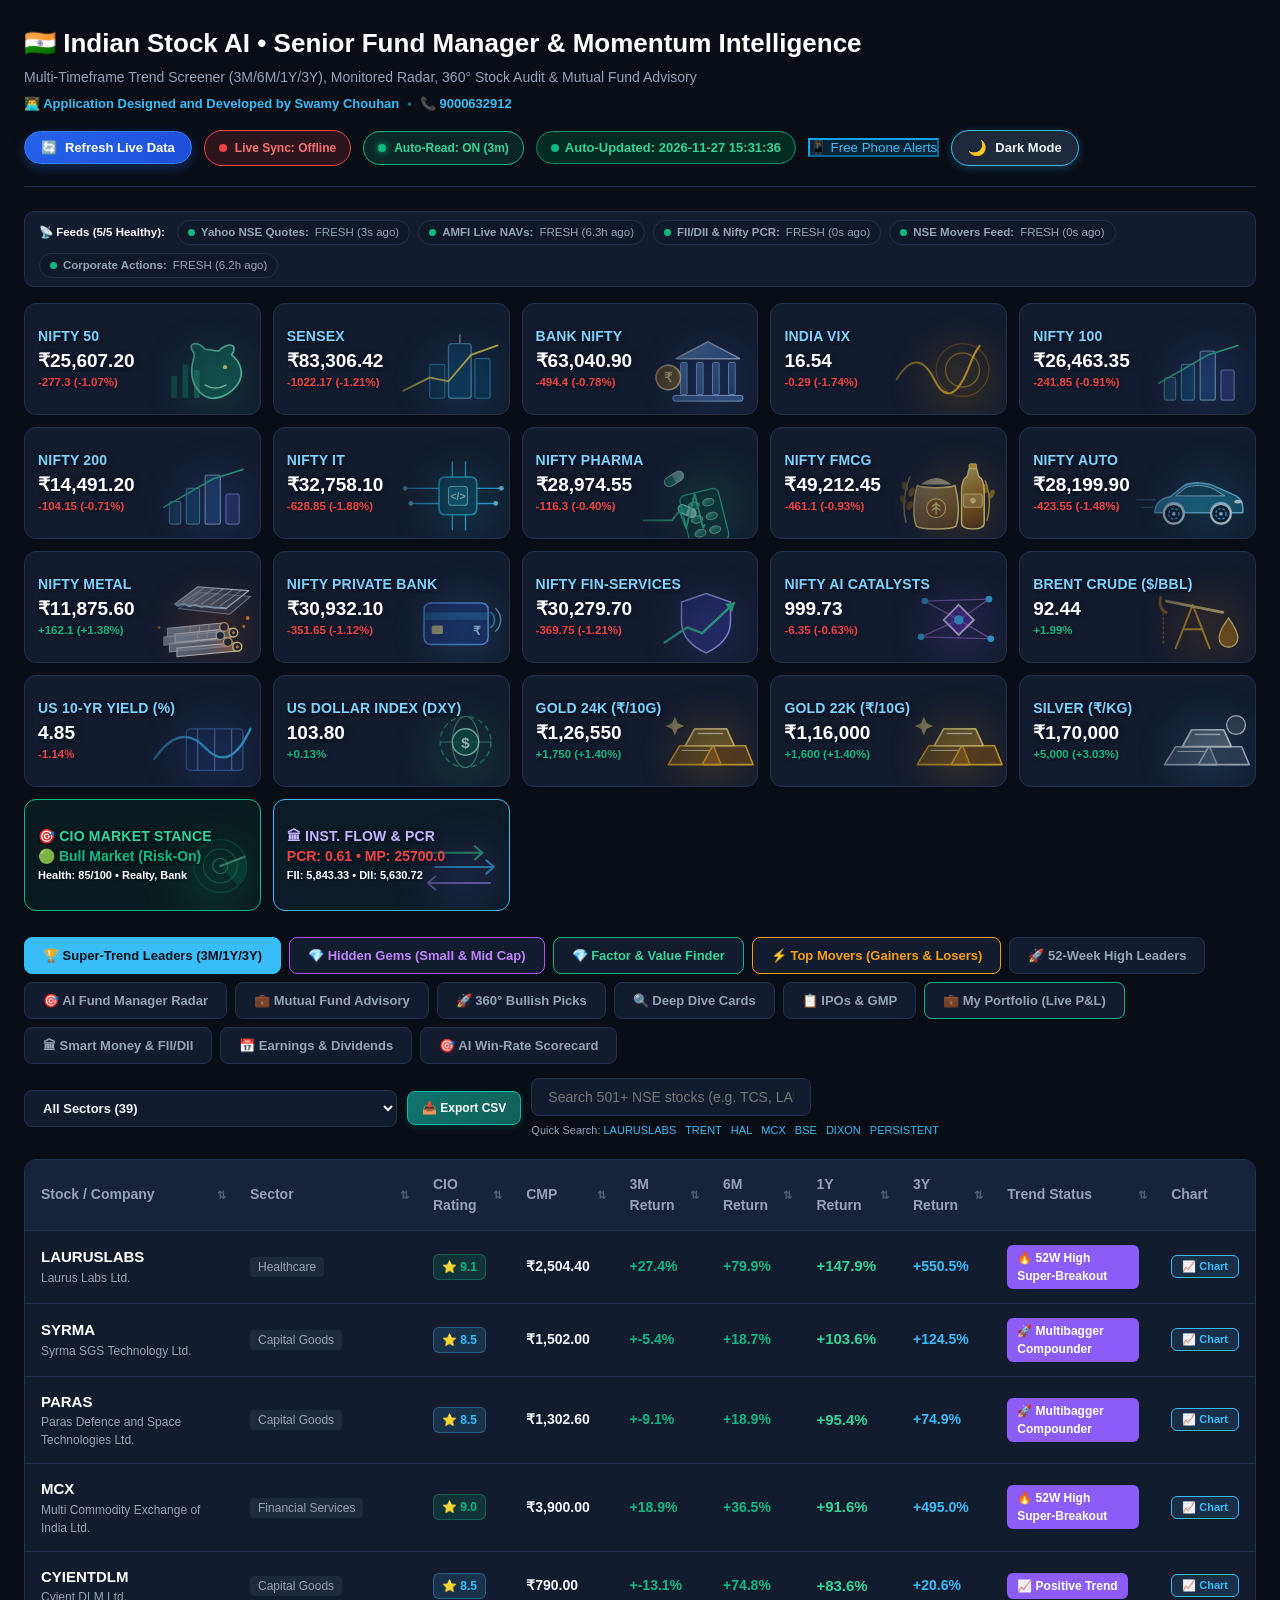
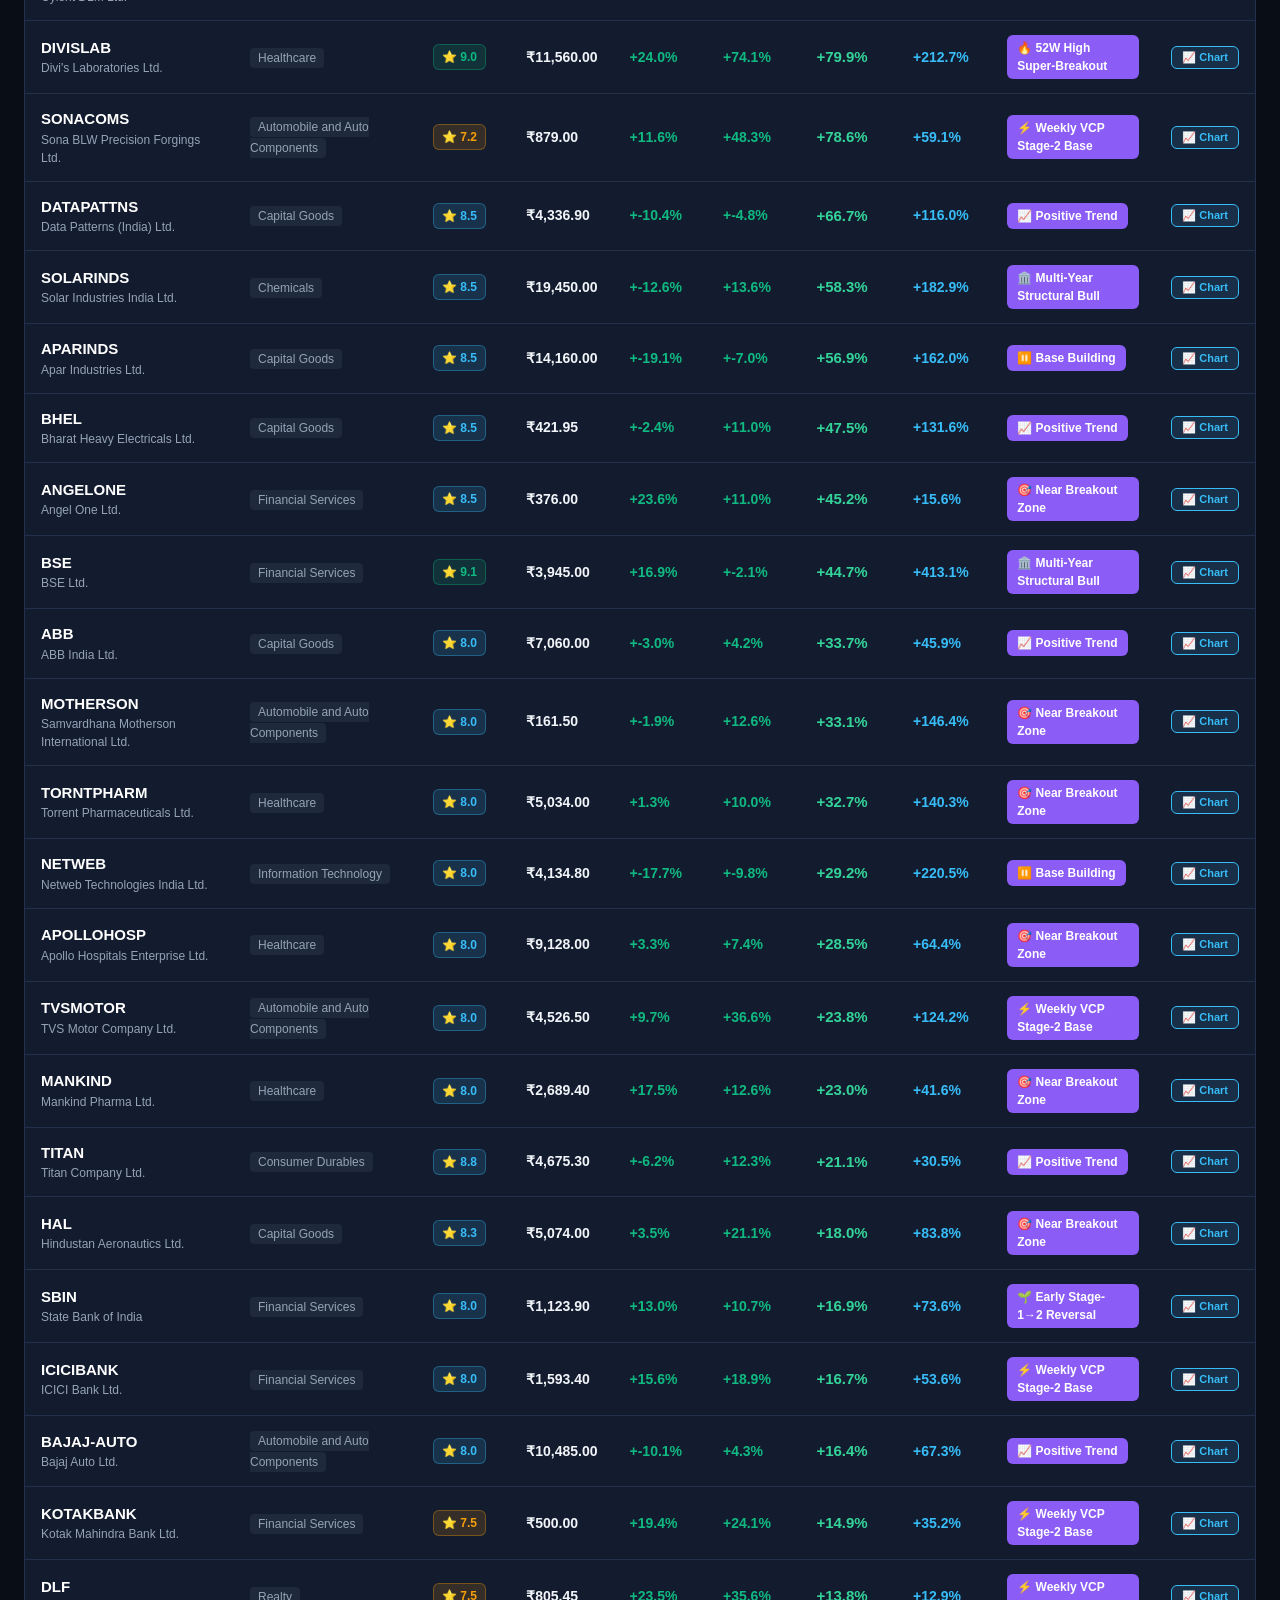
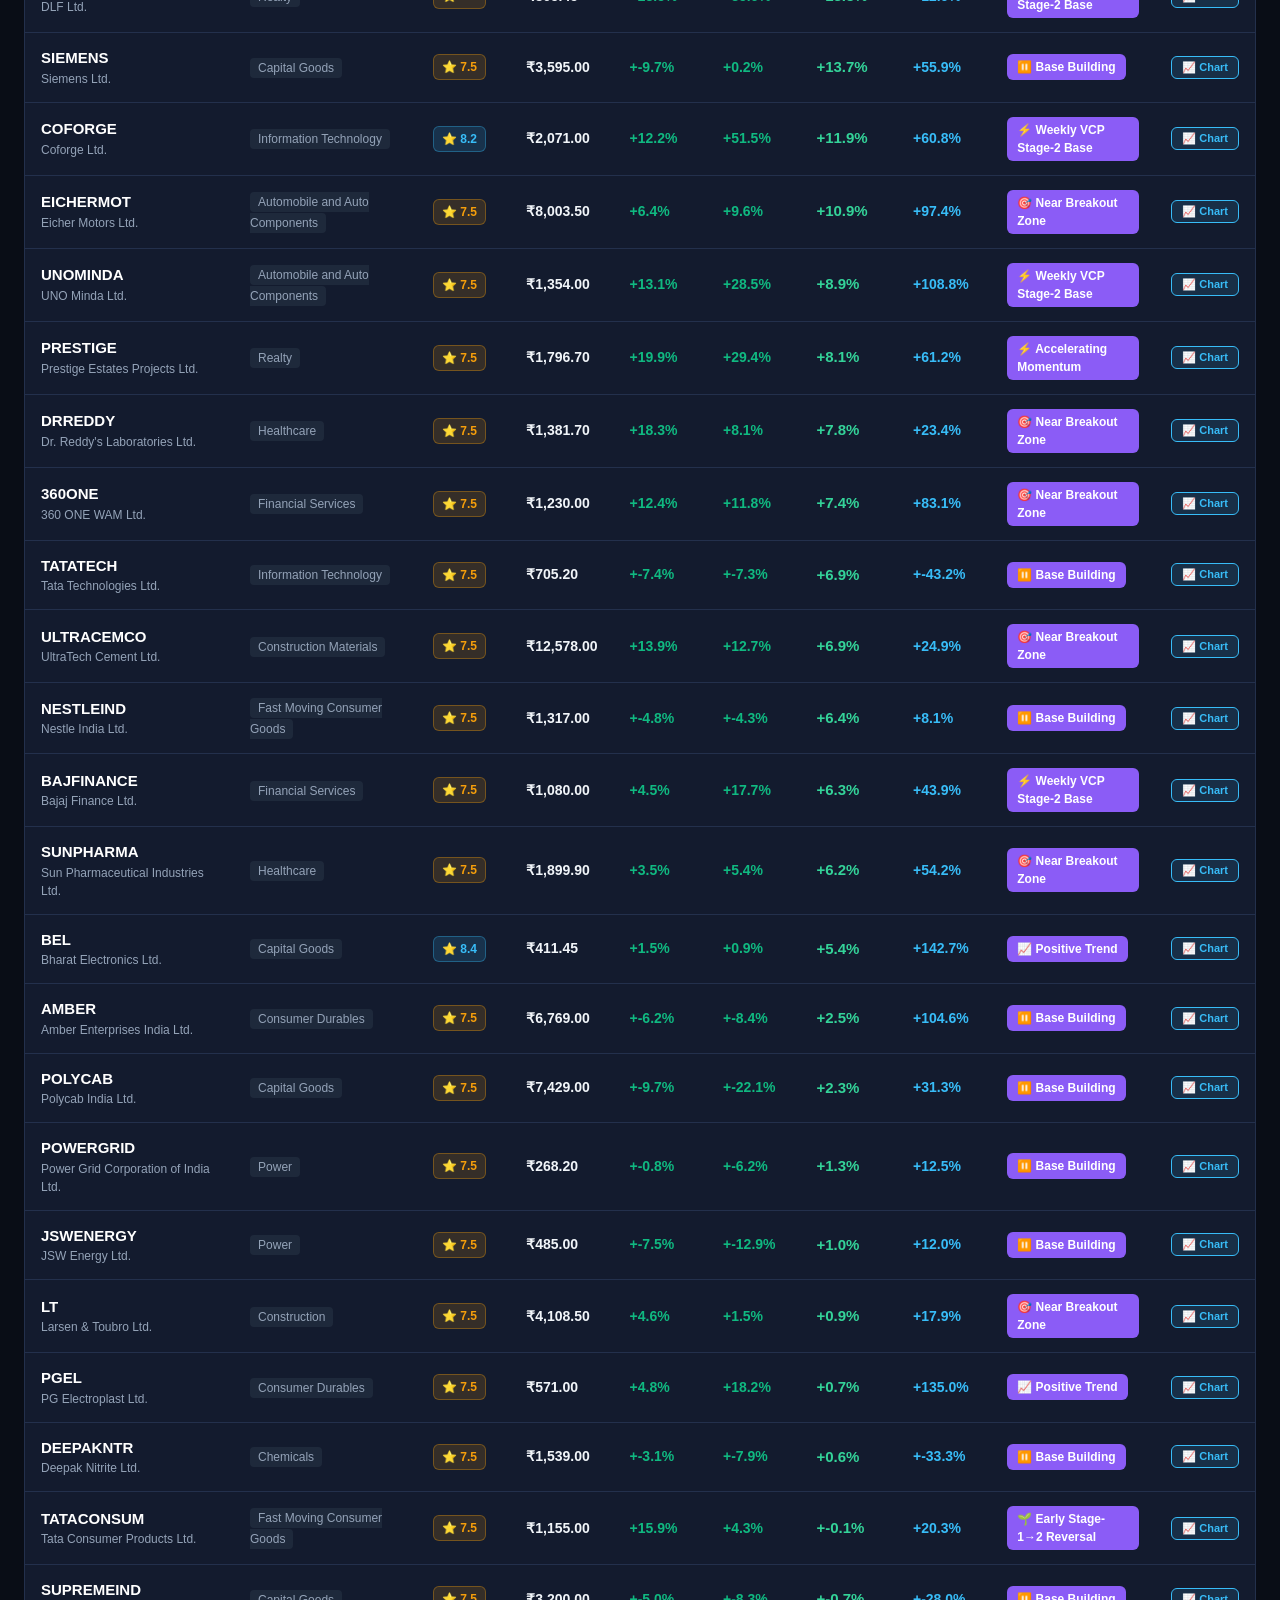
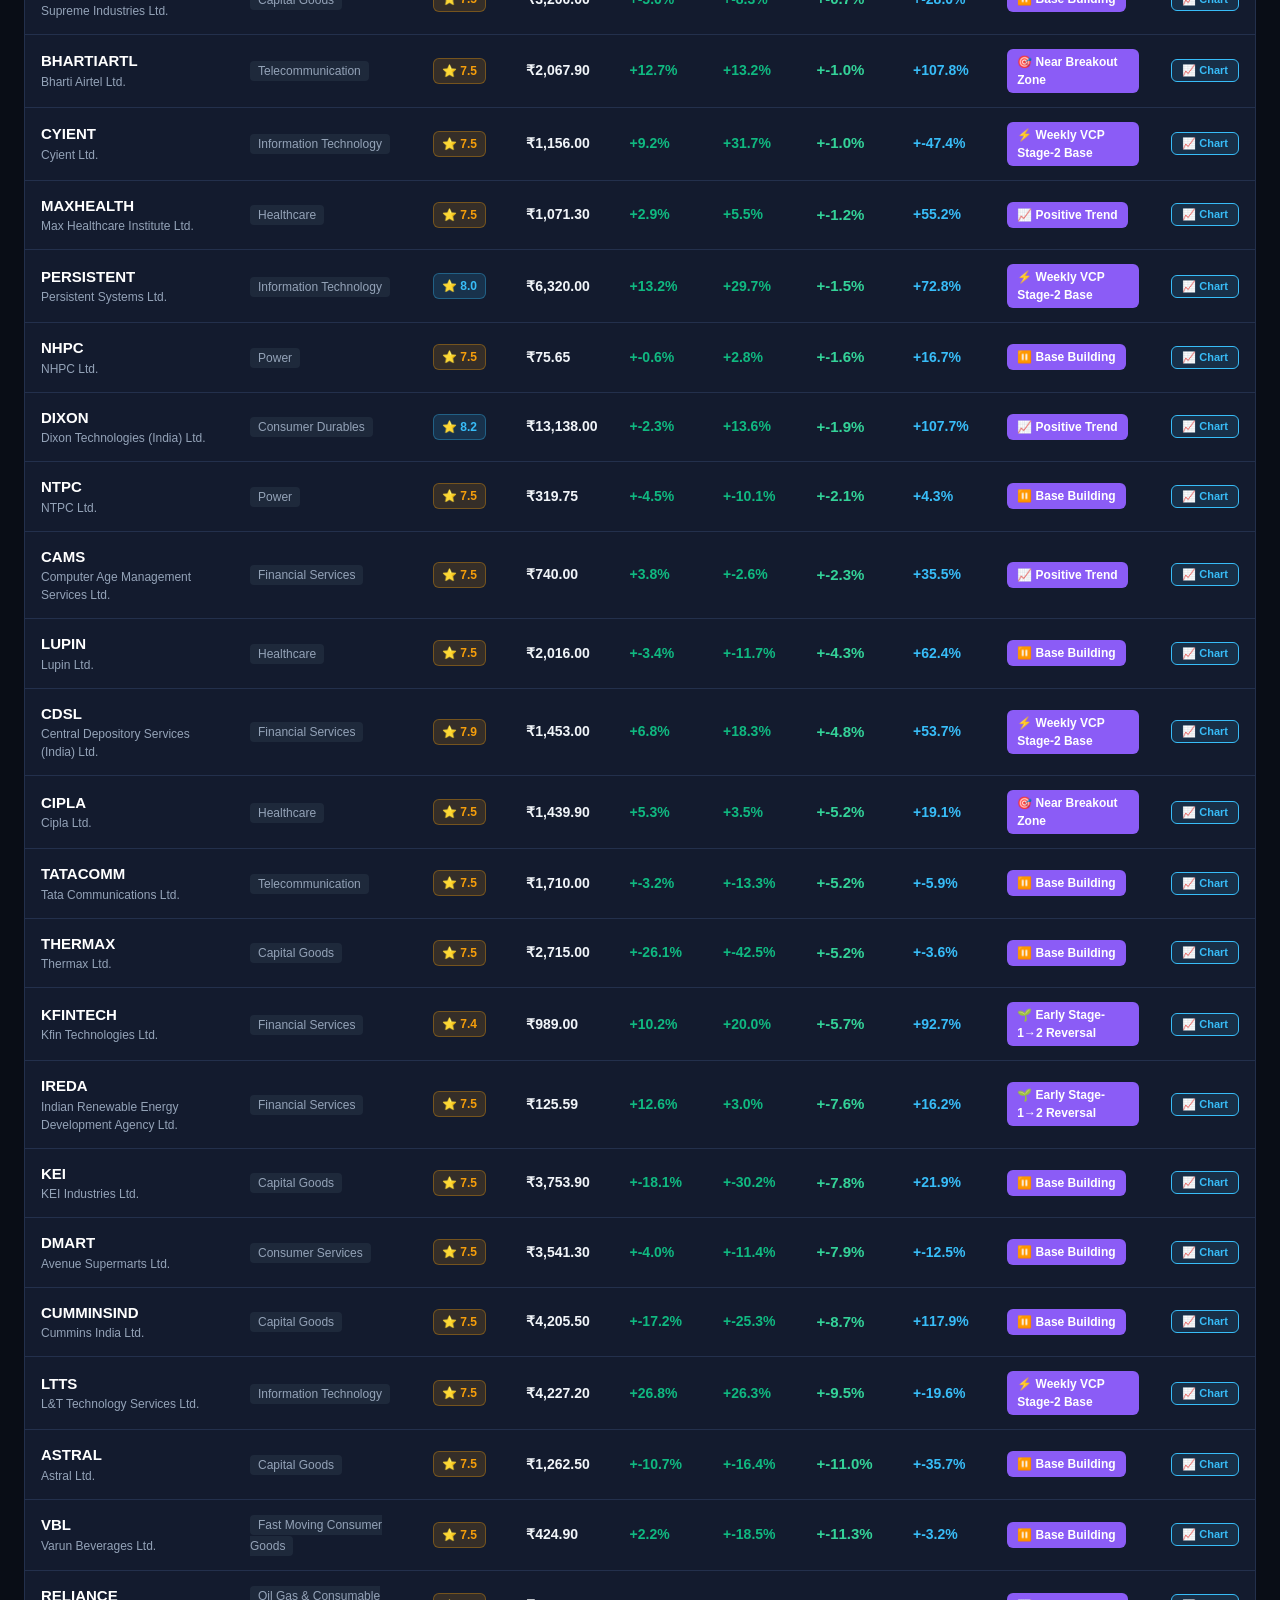
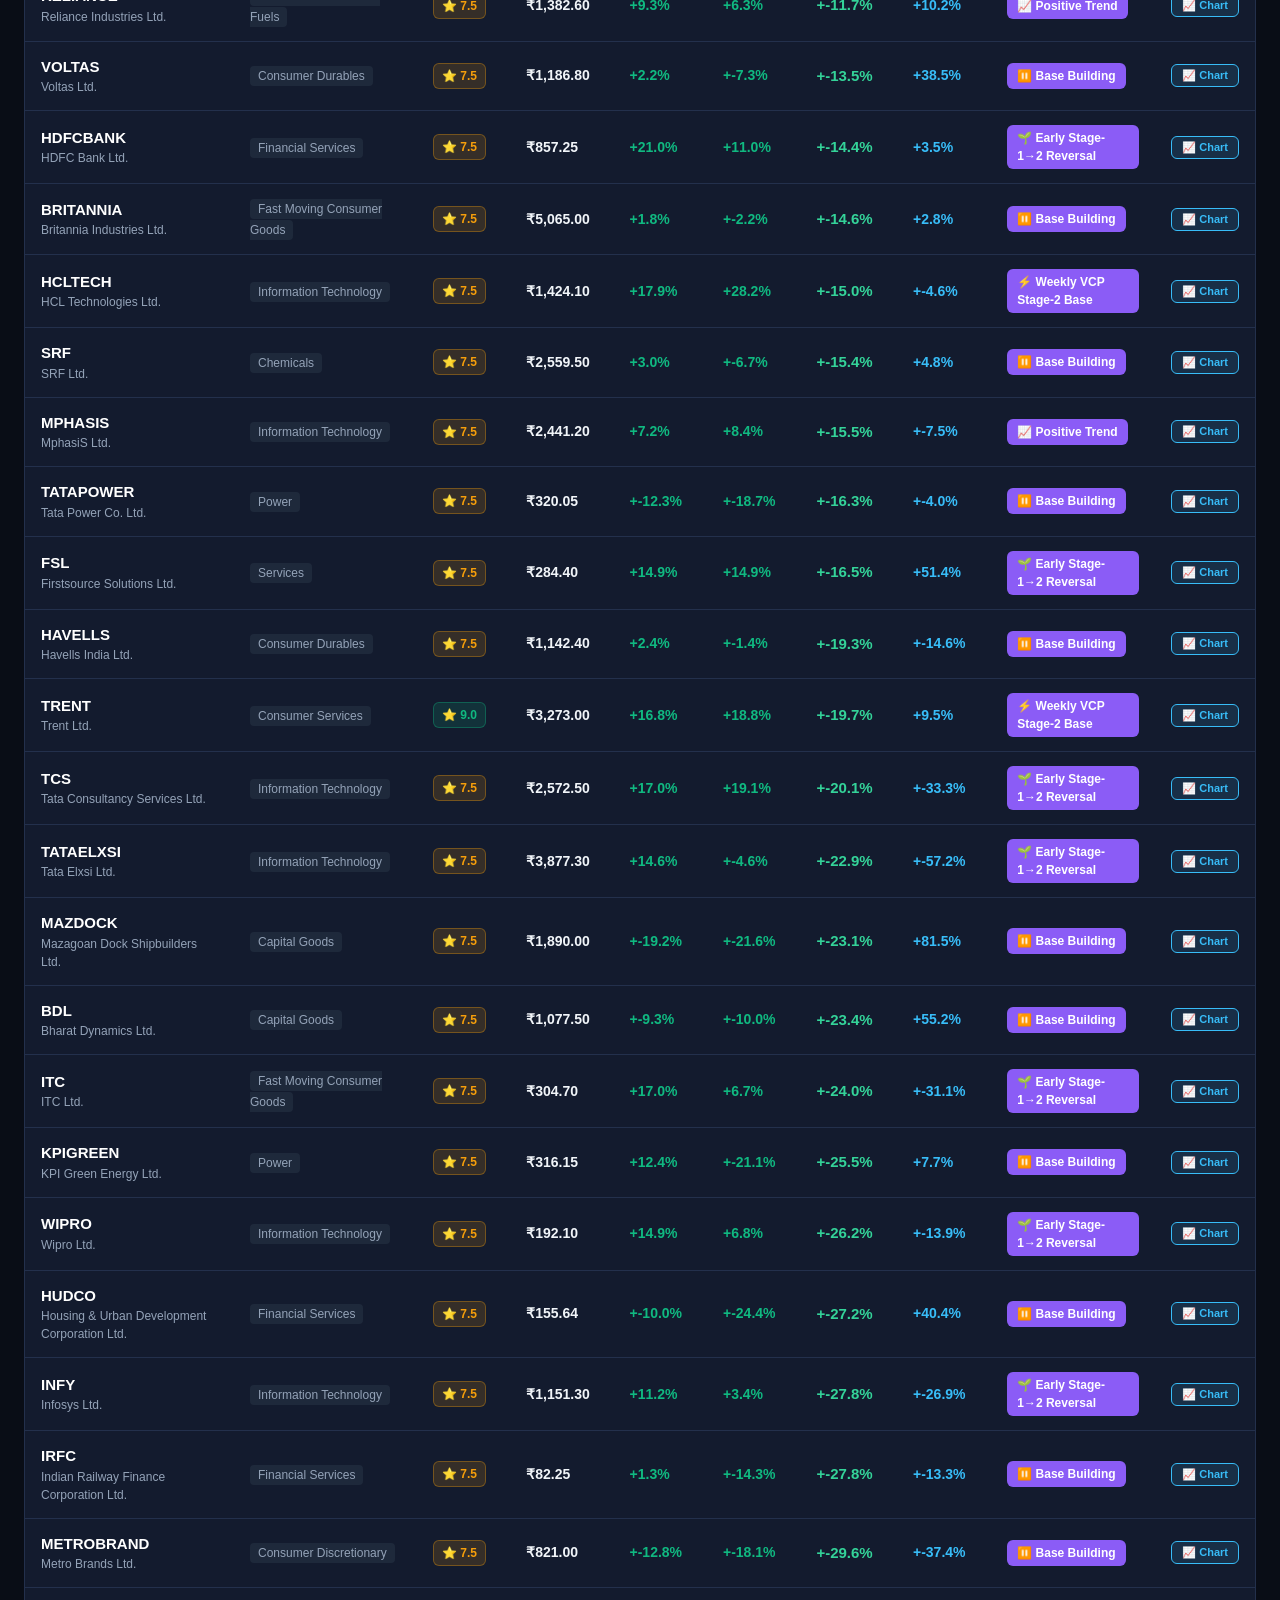
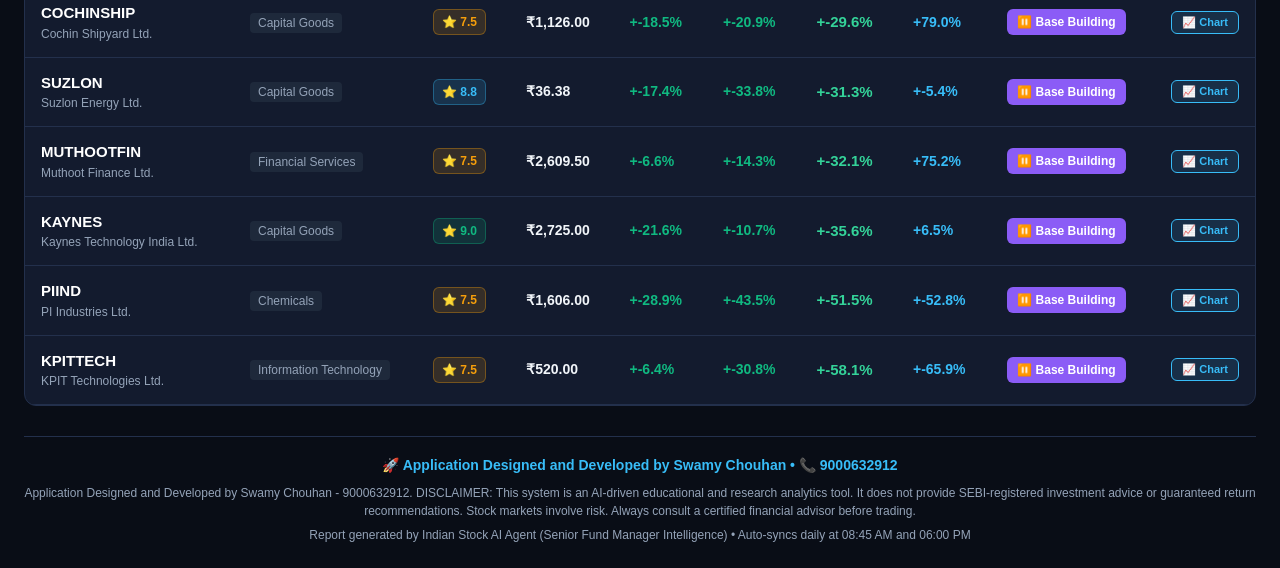
==== dashboard.html @ 0e7f8ce7 "chore(auto-update): live market sync 2026-11-27 15:31:36" ====
<!DOCTYPE html>
<html lang="en">
<head>
    <meta charset="UTF-8">
    <meta name="viewport" content="width=device-width, initial-scale=1.0">
    <title>Indian Stock AI — 360° Senior Fund Manager & Momentum Intelligence</title>
    <script>
        (function() {
            let saved = 'dark';
            try {
                saved = localStorage.getItem('stock_ai_theme') || 'dark';
            } catch (e) {}
            document.documentElement.setAttribute('data-theme', saved);
        })();
    </script>
    <link rel="stylesheet" href="web/styles.css?v=20261127153136">
</head>
<body>

    <div class="header">
        <div class="header-title">
            <h1>🇮🇳 Indian Stock AI &bull; Senior Fund Manager &amp; Momentum Intelligence</h1>
            <p>Multi-Timeframe Trend Screener (3M/6M/1Y/3Y), Monitored Radar, 360&deg; Stock Audit &amp; Mutual Fund Advisory</p>
            <div style="margin-top: 6px; font-size: 13px; font-weight: 700; color: #38bdf8; display: flex; align-items: center; gap: 8px;">
                <span>👨‍💻 Application Designed and Developed by <b>Swamy Chouhan</b></span>
                <span style="opacity: 0.5;">•</span>
                <span>📞 <b>9000632912</b></span>
            </div>
        </div>
        <div class="header-actions">
            <button id="refreshBtn" class="action-btn refresh-btn" onclick="triggerLiveRefresh()" title="Click to fetch latest live quotes & update all market feeds">
                <span class="refresh-icon">🔄</span> <span id="refreshBtnText">Refresh Live Data</span>
            </button>
            <div id="daemonStatusPill" class="daemon-status-pill offline" onclick="checkDaemonStatus(true)" title="Live Sync Daemon status (Port 5005). Click for connection help.">
                <span class="pulse-dot"></span>
                <span id="daemonStatusText">Sync Daemon: Checking...</span>
            </div>
            <div id="autoReadPill" class="auto-read-pill active" onclick="toggleAutoRead()" title="Toggle automatic background data refresh every 3 minutes">
                <span class="status-dot"></span>
                <span id="autoReadLabel">Auto-Read: ON (3m)</span>
            </div>
            <div class="sync-badge">
                <span style="width: 8px; height: 8px; background: #10b981; border-radius: 50%; display: inline-block;"></span>
                <span>Auto-Updated: <b id="timestampBadge">2026-11-27 15:31:36</b></span>
            </div>
            <button class="action-btn" onclick="openTelegramModal()" style="background: rgba(14, 165, 233, 0.15); border-color: #0ea5e9; color: #38bdf8;" title="Set up free Telegram Bot alerts on your phone">
                📱 Free Phone Alerts
            </button>
            <button id="themeToggleBtn" class="theme-toggle-btn" onclick="toggleTheme()" title="Switch between Dark Mode and Light Mode">
                <span id="themeToggleIcon" class="theme-icon">🌙</span>
                <span id="themeToggleText">Dark Mode</span>
            </button>
        </div>
    </div>

    <!-- Upstream Feed Health & Freshness Telemetry -->
    <div id="feedHealthRibbon" class="feed-health-ribbon">
        <span class='feed-health-title'>📡 Feeds (5/5 Healthy):</span><span class='feed-pill' title="14 indices, 126 picks • Updated: 27-Nov 15:32 IST"><span class='feed-dot' style='background:#10b981;'></span><b>Yahoo NSE Quotes:</b> FRESH (3s ago)</span><span class='feed-pill' title="8/8 Live NAVs • Updated: 27-Nov 09:17 IST"><span class='feed-dot' style='background:#10b981;'></span><b>AMFI Live NAVs:</b> FRESH (6.3h ago)</span><span class='feed-pill' title="PCR 0.61 (LIVE) • Updated: 27-Nov 15:32 IST"><span class='feed-dot' style='background:#10b981;'></span><b>FII/DII & Nifty PCR:</b> FRESH (0s ago)</span><span class='feed-pill' title="15 gainers / 15 losers • Updated: 27-Nov 15:32 IST"><span class='feed-dot' style='background:#10b981;'></span><b>NSE Movers Feed:</b> FRESH (0s ago)</span><span class='feed-pill' title="10 events tracked • Updated: 27-Nov 09:18 IST"><span class='feed-dot' style='background:#10b981;'></span><b>Corporate Actions:</b> FRESH (6.2h ago)</span>
    </div>

    <!-- Benchmark Indices & Global Commodities -->
    <div class="indices-grid">
        
            <div class="index-card idx-theme-emerald">
                <div class="idx-bg-glow" style="background: radial-gradient(circle, #10b98166 0%, transparent 72%);"></div><div class="idx-bg-art " aria-hidden="true"><svg viewBox="0 0 140 96" fill="none" xmlns="http://www.w3.org/2000/svg">
        <!-- Rising Candlesticks Skyline -->
        <g opacity="0.45" class="idx-anim-float-rev">
            <rect x="48" y="54" width="6" height="24" rx="1.5" fill="#10b981"/>
            <rect x="60" y="42" width="6" height="36" rx="1.5" fill="#10b981"/>
            <rect x="72" y="48" width="6" height="30" rx="1.5" fill="#34d399"/>
        </g>
        <!-- Stylized Charging Bull Head & Horns -->
        <g class="idx-anim-float">
            <path d="M72 30 C64 20, 74 16, 84 26 L98 28 C108 18, 120 20, 112 32 C122 40, 126 52, 118 64 C112 72, 102 78, 92 78 C82 78, 72 68, 70 54 C68 42, 74 34, 72 30 Z"
                  fill="#10b981" fill-opacity="0.38" stroke="#6ee7b7" stroke-width="1.8" stroke-linejoin="round"/>
            <circle cx="105" cy="45" r="2.2" fill="#fef08a"/>
            <path d="M84 64 Q95 70 106 64" stroke="#a7f3d0" stroke-width="1.6" stroke-linecap="round"/>
        </g>
        </svg></div>
                <div class="index-card-content">
                    <div class="index-name">NIFTY 50</div>
                    <div class="index-val">₹25,607.20</div>
                    <div class="index-chg" style="color: #ef4444;">-277.3 (-1.07%)</div>
                </div>
            </div>
            
            <div class="index-card idx-theme-blue">
                <div class="idx-bg-glow" style="background: radial-gradient(circle, #0ea5e966 0%, transparent 72%);"></div><div class="idx-bg-art " aria-hidden="true"><svg viewBox="0 0 140 96" fill="none" xmlns="http://www.w3.org/2000/svg">
        <g opacity="0.65">
            <rect x="78" y="20" width="24" height="58" rx="3" fill="#0284c7" fill-opacity="0.38" stroke="#7dd3fc" stroke-width="1.5"/>
            <line x1="90" y1="10" x2="90" y2="20" stroke="#bae6fd" stroke-width="1.8"/>
            <rect x="58" y="42" width="16" height="36" rx="2" fill="#0369a1" fill-opacity="0.35" stroke="#38bdf8" stroke-width="1.2"/>
            <rect x="106" y="36" width="16" height="42" rx="2" fill="#0369a1" fill-opacity="0.35" stroke="#38bdf8" stroke-width="1.2"/>
        </g>
        <path d="M30 70 L58 56 L78 60 L102 32 L130 22" stroke="#fde047" stroke-width="2"
              stroke-linecap="round" class="idx-anim-dash"/>
        </svg></div>
                <div class="index-card-content">
                    <div class="index-name">SENSEX</div>
                    <div class="index-val">₹83,306.42</div>
                    <div class="index-chg" style="color: #ef4444;">-1022.17 (-1.21%)</div>
                </div>
            </div>
            
            <div class="index-card idx-theme-blue">
                <div class="idx-bg-glow" style="background: radial-gradient(circle, #3b82f666 0%, transparent 72%);"></div><div class="idx-bg-art " aria-hidden="true"><svg viewBox="0 0 140 96" fill="none" xmlns="http://www.w3.org/2000/svg">
        <defs>
            <linearGradient id="iv-bk-col" x1="56" y1="24" x2="124" y2="82" gradientUnits="userSpaceOnUse">
                <stop offset="0%" stop-color="#93c5fd" stop-opacity="0.75"/>
                <stop offset="100%" stop-color="#3b82f6" stop-opacity="0.28"/>
            </linearGradient>
        </defs>
        <g opacity="0.88">
            <polygon points="56,36 90,18 124,36" fill="url(#iv-bk-col)" stroke="#bfdbfe" stroke-width="1.5"/>
            <rect x="61" y="40" width="7" height="34" rx="1" fill="url(#iv-bk-col)" stroke="#93c5fd" stroke-width="1"/>
            <rect x="78" y="40" width="7" height="34" rx="1" fill="url(#iv-bk-col)" stroke="#93c5fd" stroke-width="1"/>
            <rect x="95" y="40" width="7" height="34" rx="1" fill="url(#iv-bk-col)" stroke="#93c5fd" stroke-width="1"/>
            <rect x="112" y="40" width="7" height="34" rx="1" fill="url(#iv-bk-col)" stroke="#93c5fd" stroke-width="1"/>
            <rect x="53" y="75" width="74" height="6" rx="2" fill="#60a5fa" fill-opacity="0.55" stroke="#bfdbfe" stroke-width="1"/>
        </g>
        <!-- Floating Glowing Rupee Coin -->
        <g class="idx-anim-float">
            <circle cx="48" cy="56" r="13" fill="#f59e0b" fill-opacity="0.45" stroke="#fde68a" stroke-width="1.6"/>
            <text x="48" y="61" text-anchor="middle" fill="#fef08a" font-size="14" font-weight="800">₹</text>
        </g>
        </svg></div>
                <div class="index-card-content">
                    <div class="index-name">BANK NIFTY</div>
                    <div class="index-val">₹63,040.90</div>
                    <div class="index-chg" style="color: #ef4444;">-494.4 (-0.78%)</div>
                </div>
            </div>
            
            <div class="index-card idx-theme-amber">
                <div class="idx-bg-glow" style="background: radial-gradient(circle, #f59e0b66 0%, transparent 72%);"></div><div class="idx-bg-art " aria-hidden="true"><svg viewBox="0 0 140 96" fill="none" xmlns="http://www.w3.org/2000/svg">
        <g class="idx-anim-pulse">
            <circle cx="96" cy="48" r="28" stroke="#f59e0b" stroke-opacity="0.35" stroke-width="1.4"/>
            <circle cx="96" cy="48" r="18" stroke="#fbbf24" stroke-opacity="0.55" stroke-width="1.4"/>
        </g>
        <path d="M26 58 Q48 22 66 58 T104 42 T136 52" stroke="#fbbf24" stroke-width="2.2"
              stroke-linecap="round" class="idx-anim-dash"/>
        </svg></div>
                <div class="index-card-content">
                    <div class="index-name">INDIA VIX</div>
                    <div class="index-val">16.54</div>
                    <div class="index-chg" style="color: #ef4444;">-0.29 (-1.74%)</div>
                </div>
            </div>
            
            <div class="index-card idx-theme-blue">
                <div class="idx-bg-glow" style="background: radial-gradient(circle, #3b82f666 0%, transparent 72%);"></div><div class="idx-bg-art " aria-hidden="true"><svg viewBox="0 0 140 96" fill="none" xmlns="http://www.w3.org/2000/svg">
        <g class="idx-anim-float-rev" opacity="0.68">
            <rect x="46" y="56" width="12" height="24" rx="2" fill="#38bdf8" fill-opacity="0.35" stroke="#7dd3fc" stroke-width="1.2"/>
            <rect x="64" y="42" width="14" height="38" rx="2" fill="#0ea5e9" fill-opacity="0.4" stroke="#7dd3fc" stroke-width="1.2"/>
            <rect x="84" y="28" width="16" height="52" rx="2" fill="#3b82f6" fill-opacity="0.45" stroke="#bae6fd" stroke-width="1.4"/>
            <rect x="106" y="48" width="14" height="32" rx="2" fill="#6366f1" fill-opacity="0.4" stroke="#a5b4fc" stroke-width="1.2"/>
        </g>
        <path d="M40 62 L68 46 L92 32 L124 22" stroke="#34d399" stroke-width="1.8" stroke-linecap="round" class="idx-anim-dash"/>
        </svg></div>
                <div class="index-card-content">
                    <div class="index-name">NIFTY 100</div>
                    <div class="index-val">₹26,463.35</div>
                    <div class="index-chg" style="color: #ef4444;">-241.85 (-0.91%)</div>
                </div>
            </div>
            
            <div class="index-card idx-theme-blue">
                <div class="idx-bg-glow" style="background: radial-gradient(circle, #3b82f666 0%, transparent 72%);"></div><div class="idx-bg-art " aria-hidden="true"><svg viewBox="0 0 140 96" fill="none" xmlns="http://www.w3.org/2000/svg">
        <g class="idx-anim-float-rev" opacity="0.68">
            <rect x="46" y="56" width="12" height="24" rx="2" fill="#38bdf8" fill-opacity="0.35" stroke="#7dd3fc" stroke-width="1.2"/>
            <rect x="64" y="42" width="14" height="38" rx="2" fill="#0ea5e9" fill-opacity="0.4" stroke="#7dd3fc" stroke-width="1.2"/>
            <rect x="84" y="28" width="16" height="52" rx="2" fill="#3b82f6" fill-opacity="0.45" stroke="#bae6fd" stroke-width="1.4"/>
            <rect x="106" y="48" width="14" height="32" rx="2" fill="#6366f1" fill-opacity="0.4" stroke="#a5b4fc" stroke-width="1.2"/>
        </g>
        <path d="M40 62 L68 46 L92 32 L124 22" stroke="#34d399" stroke-width="1.8" stroke-linecap="round" class="idx-anim-dash"/>
        </svg></div>
                <div class="index-card-content">
                    <div class="index-name">NIFTY 200</div>
                    <div class="index-val">₹14,491.20</div>
                    <div class="index-chg" style="color: #ef4444;">-104.15 (-0.71%)</div>
                </div>
            </div>
            
            <div class="index-card idx-theme-cyan">
                <div class="idx-bg-glow" style="background: radial-gradient(circle, #06b6d466 0%, transparent 72%);"></div><div class="idx-bg-art " aria-hidden="true"><svg viewBox="0 0 140 96" fill="none" xmlns="http://www.w3.org/2000/svg">
        <g opacity="0.82">
            <rect x="68" y="30" width="40" height="40" rx="6" fill="#0e7490" fill-opacity="0.45" stroke="#22d3ee" stroke-width="1.8"/>
            <rect x="78" y="40" width="20" height="20" rx="3" fill="#06b6d4" fill-opacity="0.4" stroke="#a5f3fc" stroke-width="1.1"/>
            <text x="88" y="54" text-anchor="middle" fill="#ecfeff" font-size="11" font-weight="800">&lt;/&gt;</text>
        </g>
        <!-- Animated Circuit Traces -->
        <g stroke="#38bdf8" stroke-width="1.5" stroke-linecap="round" class="idx-anim-dash">
            <path d="M32 42 H68 M38 58 H68 M108 42 H134 M108 58 H128 M82 14 V30 M96 14 V30 M82 70 V86 M96 70 V86"/>
        </g>
        <g class="idx-anim-pulse" fill="#67e8f9">
            <circle cx="32" cy="42" r="2.5"/><circle cx="38" cy="58" r="2.5"/>
            <circle cx="134" cy="42" r="2.5"/><circle cx="128" cy="58" r="2.5"/>
        </g>
        </svg></div>
                <div class="index-card-content">
                    <div class="index-name">NIFTY IT</div>
                    <div class="index-val">₹32,758.10</div>
                    <div class="index-chg" style="color: #ef4444;">-628.85 (-1.88%)</div>
                </div>
            </div>
            
            <div class="index-card idx-theme-emerald">
                <div class="idx-bg-glow" style="background: radial-gradient(circle, #10b98166 0%, transparent 72%);"></div><div class="idx-bg-art " aria-hidden="true"><svg viewBox="0 0 140 96" fill="none" xmlns="http://www.w3.org/2000/svg">
        <defs>
            <linearGradient id="iv-ph-cap" x1="0" y1="0" x2="1" y2="1">
                <stop offset="0%" stop-color="#6ee7b7" stop-opacity="0.9"/>
                <stop offset="100%" stop-color="#059669" stop-opacity="0.4"/>
            </linearGradient>
        </defs>
        <!-- Pill Blister Pack Backdrop -->
        <g class="idx-anim-float-rev" transform="rotate(-14 98 48)" opacity="0.75">
            <rect x="74" y="20" width="42" height="56" rx="6" fill="#064e3b" fill-opacity="0.45" stroke="#34d399" stroke-width="1.4"/>
            <ellipse cx="87" cy="33" rx="6" ry="3.8" fill="url(#iv-ph-cap)" stroke="#a7f3d0" stroke-width="1"/>
            <ellipse cx="103" cy="33" rx="6" ry="3.8" fill="url(#iv-ph-cap)" stroke="#a7f3d0" stroke-width="1"/>
            <ellipse cx="87" cy="48" rx="6" ry="3.8" fill="url(#iv-ph-cap)" stroke="#a7f3d0" stroke-width="1"/>
            <ellipse cx="103" cy="48" rx="6" ry="3.8" fill="url(#iv-ph-cap)" stroke="#a7f3d0" stroke-width="1"/>
            <ellipse cx="87" cy="63" rx="6" ry="3.8" fill="url(#iv-ph-cap)" stroke="#a7f3d0" stroke-width="1"/>
            <ellipse cx="103" cy="63" rx="6" ry="3.8" fill="url(#iv-ph-cap)" stroke="#a7f3d0" stroke-width="1"/>
        </g>
        <!-- Floating Glowing Capsules -->
        <g class="idx-anim-float">
            <g transform="translate(54,32) rotate(-32)">
                <rect x="-11" y="-5" width="22" height="10" rx="5" fill="#10b981" fill-opacity="0.65" stroke="#a7f3d0" stroke-width="1.3"/>
                <path d="M0 -5 H6 A5 5 0 0 1 6 5 H0 Z" fill="#ecfdf5" fill-opacity="0.55"/>
            </g>
            <g transform="translate(68,66) rotate(24)">
                <rect x="-10" y="-4.5" width="20" height="9" rx="4.5" fill="#2dd4bf" fill-opacity="0.65" stroke="#99f6e4" stroke-width="1.3"/>
                <path d="M0 -4.5 H5.5 A4.5 4.5 0 0 1 5.5 4.5 H0 Z" fill="#f0fdfa" fill-opacity="0.55"/>
            </g>
        </g>
        <!-- Live EKG Heartbeat Wave -->
        <path d="M22 76 H52 L60 66 L67 84 L76 48 L85 84 L92 68 L100 76 H134"
              stroke="#34d399" stroke-width="2" stroke-linecap="round" stroke-linejoin="round"
              class="idx-anim-dash" opacity="0.9"/>
        </svg></div>
                <div class="index-card-content">
                    <div class="index-name">NIFTY PHARMA</div>
                    <div class="index-val">₹28,974.55</div>
                    <div class="index-chg" style="color: #ef4444;">-116.3 (-0.40%)</div>
                </div>
            </div>
            
            <div class="index-card idx-theme-amber">
                <div class="idx-bg-glow" style="background: radial-gradient(circle, #f59e0b66 0%, transparent 72%);"></div><div class="idx-bg-art " aria-hidden="true"><svg viewBox="0 0 140 96" fill="none" xmlns="http://www.w3.org/2000/svg">
        <defs>
            <linearGradient id="iv-fmcg-sack" x1="48" y1="30" x2="88" y2="86" gradientUnits="userSpaceOnUse">
                <stop offset="0%" stop-color="#fde68a" stop-opacity="0.72"/>
                <stop offset="100%" stop-color="#d97706" stop-opacity="0.30"/>
            </linearGradient>
            <linearGradient id="iv-fmcg-oil" x1="94" y1="18" x2="120" y2="84" gradientUnits="userSpaceOnUse">
                <stop offset="0%" stop-color="#fef08a" stop-opacity="0.85"/>
                <stop offset="55%" stop-color="#f59e0b" stop-opacity="0.55"/>
                <stop offset="100%" stop-color="#b45309" stop-opacity="0.35"/>
            </linearGradient>
        </defs>
        <!-- Left & top Wheat Stalks (gentle sway) -->
        <g class="idx-anim-float-rev" opacity="0.78">
            <path d="M36 78 C32 62, 34 46, 40 30" stroke="#fcd34d" stroke-width="1.6" stroke-linecap="round"/>
            <ellipse cx="35" cy="40" rx="3" ry="5.5" transform="rotate(-24 35 40)" fill="#fbbf24" opacity="0.7"/>
            <ellipse cx="42" cy="46" rx="3" ry="5.5" transform="rotate(24 42 46)" fill="#fbbf24" opacity="0.7"/>
            <ellipse cx="33" cy="54" rx="3" ry="5" transform="rotate(-26 33 54)" fill="#f59e0b" opacity="0.65"/>
            <ellipse cx="40" cy="60" rx="3" ry="5" transform="rotate(20 40 60)" fill="#f59e0b" opacity="0.65"/>
            <path d="M122 76 C126 60, 125 46, 120 34" stroke="#fcd34d" stroke-width="1.5" stroke-linecap="round"/>
            <ellipse cx="120" cy="42" rx="2.6" ry="5" transform="rotate(-22 120 42)" fill="#fbbf24" opacity="0.65"/>
            <ellipse cx="127" cy="48" rx="2.6" ry="5" transform="rotate(24 127 48)" fill="#fbbf24" opacity="0.65"/>
        </g>
        <!-- Main Products: Atta Flour Sack + Cooking Oil Bottle -->
        <g class="idx-anim-float">
            <!-- Atta Sack Folded Top & Flour Mound -->
            <path d="M52 38 Q68 24 84 38 Z" fill="#fef3c7" opacity="0.75"/>
            <path d="M48 39 C44 52, 43 72, 47 82 C52 86, 84 86, 89 82 C93 72, 92 52, 88 39 C81 42, 55 42, 48 39 Z"
                  fill="url(#iv-fmcg-sack)" stroke="#fde68a" stroke-width="1.6"/>
            <circle cx="68" cy="63" r="10" fill="#78350f" fill-opacity="0.38" stroke="#fde68a" stroke-width="1.1"/>
            <path d="M68 57 V69 M64 61 L68 58 L72 61 M64 65 L68 62 L72 65" stroke="#fef08a" stroke-width="1.3" stroke-linecap="round"/>
            <!-- Cooking Oil Bottle -->
            <rect x="103" y="16" width="8" height="5" rx="1.5" fill="#fbbf24" stroke="#fef3c7" stroke-width="1"/>
            <path d="M103 21 L101 29 C96 32, 95 38, 95 45 L95 79 C95 83, 98 85, 107 85 C116 85, 119 83, 119 79 L119 45 C119 38, 118 32, 113 29 L111 21 Z"
                  fill="url(#iv-fmcg-oil)" stroke="#fef08a" stroke-width="1.5"/>
            <rect x="97" y="48" width="20" height="14" rx="2" fill="#fffbeb" fill-opacity="0.22" stroke="#fde68a" stroke-width="0.9"/>
            <circle cx="107" cy="55" r="3" fill="#fef08a" opacity="0.85"/>
        </g>
        </svg></div>
                <div class="index-card-content">
                    <div class="index-name">NIFTY FMCG</div>
                    <div class="index-val">₹49,212.45</div>
                    <div class="index-chg" style="color: #ef4444;">-461.1 (-0.93%)</div>
                </div>
            </div>
            
            <div class="index-card idx-theme-cyan">
                <div class="idx-bg-glow" style="background: radial-gradient(circle, #06b6d466 0%, transparent 72%);"></div><div class="idx-bg-art " aria-hidden="true"><svg viewBox="0 0 140 96" fill="none" xmlns="http://www.w3.org/2000/svg">
        <defs>
            <linearGradient id="iv-auto-body" x1="34" y1="36" x2="128" y2="76" gradientUnits="userSpaceOnUse">
                <stop offset="0%" stop-color="#38bdf8" stop-opacity="0.72"/>
                <stop offset="100%" stop-color="#22d3ee" stop-opacity="0.28"/>
            </linearGradient>
        </defs>
        <g class="idx-anim-flow-left" opacity="0.6">
            <line x1="16" y1="54" x2="36" y2="54" stroke="#38bdf8" stroke-width="1.6" stroke-linecap="round"/>
            <line x1="22" y1="62" x2="34" y2="62" stroke="#67e8f9" stroke-width="1.2" stroke-linecap="round"/>
        </g>
        <g class="idx-anim-float">
            <!-- Sleek Sports Coupe Chassis -->
            <path d="M36 68 C36 59, 41 53, 52 51 L67 39 C75 35, 92 35, 102 41 L122 50 C128 53, 130 59, 129 68 H117 A11 11 0 0 0 95 68 H67 A11 11 0 0 0 45 68 Z"
                  fill="url(#iv-auto-body)" stroke="#7dd3fc" stroke-width="1.6" stroke-linejoin="round"/>
            <!-- Cabin Windows -->
            <path d="M58 50 L69 41 C77 38, 89 38, 99 43 L110 50 Z" fill="#0f172a" fill-opacity="0.5" stroke="#bae6fd" stroke-width="1"/>
            <!-- Headlight glow -->
            <ellipse cx="124" cy="56" rx="4" ry="2" fill="#e0f2fe"/>
            <!-- Spinning Alloy Wheels -->
            <g class="idx-anim-spin">
                <circle cx="56" cy="69" r="10.5" fill="#0f172a" stroke="#e0f2fe" stroke-width="2.4"/>
                <circle cx="56" cy="69" r="5.5" stroke="#38bdf8" stroke-width="1.5" stroke-dasharray="2.5 2"/>
                <circle cx="56" cy="69" r="2" fill="#bae6fd"/>
            </g>
            <g class="idx-anim-spin">
                <circle cx="106" cy="69" r="10.5" fill="#0f172a" stroke="#e0f2fe" stroke-width="2.4"/>
                <circle cx="106" cy="69" r="5.5" stroke="#38bdf8" stroke-width="1.5" stroke-dasharray="2.5 2"/>
                <circle cx="106" cy="69" r="2" fill="#bae6fd"/>
            </g>
        </g>
        </svg></div>
                <div class="index-card-content">
                    <div class="index-name">NIFTY AUTO</div>
                    <div class="index-val">₹28,199.90</div>
                    <div class="index-chg" style="color: #ef4444;">-423.55 (-1.48%)</div>
                </div>
            </div>
            
            <div class="index-card idx-theme-orange">
                <div class="idx-bg-glow" style="background: radial-gradient(circle, #f9731666 0%, transparent 72%);"></div><div class="idx-bg-art " aria-hidden="true"><svg viewBox="0 0 140 96" fill="none" xmlns="http://www.w3.org/2000/svg">
        <defs>
            <linearGradient id="iv-met-sheet" x1="50" y1="16" x2="130" y2="56" gradientUnits="userSpaceOnUse">
                <stop offset="0%" stop-color="#e2e8f0" stop-opacity="0.82"/>
                <stop offset="55%" stop-color="#64748b" stop-opacity="0.58"/>
                <stop offset="100%" stop-color="#334155" stop-opacity="0.45"/>
            </linearGradient>
            <linearGradient id="iv-met-rod" x1="40" y1="54" x2="128" y2="86" gradientUnits="userSpaceOnUse">
                <stop offset="0%" stop-color="#cbd5e1" stop-opacity="0.90"/>
                <stop offset="55%" stop-color="#94a3b8" stop-opacity="0.65"/>
                <stop offset="100%" stop-color="#fb923c" stop-opacity="0.62"/>
            </linearGradient>
        </defs>
        <!-- Back Layer: Stacked Corrugated Metal Roof Sheets -->
        <g class="idx-anim-float-rev">
            <!-- Lower Stacked Sheet Edge -->
            <path d="M56 38 L78 21 L132 25 L110 44 Z"
                  fill="#475569" fill-opacity="0.55" stroke="#94a3b8" stroke-width="1.1"/>
            <!-- Top Corrugated Roof Sheet Body -->
            <path d="M52 33 L76 15 L130 19 L106 38 Z"
                  fill="url(#iv-met-sheet)" stroke="#e2e8f0" stroke-width="1.3" stroke-linejoin="round"/>
            <!-- Parallel Corrugation Ridges across Sheet -->
            <g stroke="#f8fafc" stroke-opacity="0.55" stroke-width="1.1" stroke-linecap="round">
                <line x1="60" y1="31" x2="83" y2="16"/>
                <line x1="70" y1="32" x2="93" y2="17"/>
                <line x1="80" y1="33" x2="103" y2="17.5"/>
                <line x1="90" y1="34" x2="113" y2="18"/>
                <line x1="100" y1="35" x2="122" y2="19"/>
            </g>
            <!-- Rhythmic Corrugated Wave Front Lip -->
            <path d="M52 33 Q55 37 58 34 T64 34 T70 35 T76 35 T82 36 T88 36 T94 37 T100 37 T106 38"
                  stroke="#bae6fd" stroke-width="1.6" stroke-linecap="round" class="idx-anim-dash"/>
        </g>
        <!-- Front Layer: Bundled Steel Metal Rods (TMT Rebar Stack) -->
        <g class="idx-anim-float">
            <!-- Bottom Row (3 Steel Rods) -->
            <path d="M40 68 L100 62 L100 71 L40 77 Z" fill="url(#iv-met-rod)" stroke="#cbd5e1" stroke-width="1"/>
            <path d="M46 75 L108 69 L108 78 L46 84 Z" fill="url(#iv-met-rod)" stroke="#e2e8f0" stroke-width="1.1"/>
            <path d="M54 80 L118 74 L118 83 L54 89 Z" fill="url(#iv-met-rod)" stroke="#f8fafc" stroke-width="1.2"/>
            <!-- Top Row (2 Steel Rods resting in pyramid) -->
            <path d="M44 59 L104 53 L104 62 L44 68 Z" fill="url(#iv-met-rod)" stroke="#e2e8f0" stroke-width="1.1"/>
            <path d="M52 65 L114 59 L114 68 L52 74 Z" fill="url(#iv-met-rod)" stroke="#f8fafc" stroke-width="1.2"/>
            <!-- Subtle Rebar Ribs Highlight -->
            <g stroke="#fed7aa" stroke-opacity="0.65" stroke-width="1">
                <line x1="68" y1="57" x2="68" y2="65"/><line x1="78" y1="56" x2="78" y2="64"/><line x1="88" y1="55" x2="88" y2="63"/>
                <line x1="76" y1="63" x2="76" y2="71"/><line x1="86" y1="62" x2="86" y2="70"/><line x1="96" y1="61" x2="96" y2="69"/>
            </g>
            <!-- Clean Circular Rod End-Caps -->
            <circle cx="104" cy="57.5" r="4.6" fill="#1e293b" stroke="#fdba74" stroke-width="1.5"/>
            <circle cx="114" cy="63.5" r="4.6" fill="#1e293b" stroke="#fde68a" stroke-width="1.5"/>
            <circle cx="100" cy="66.5" r="4.4" fill="#1e293b" stroke="#cbd5e1" stroke-width="1.3"/>
            <circle cx="108" cy="73.5" r="4.6" fill="#1e293b" stroke="#fdba74" stroke-width="1.5"/>
            <circle cx="118" cy="78.5" r="4.8" fill="#1e293b" stroke="#fde68a" stroke-width="1.6"/>
            <circle cx="118" cy="78.5" r="1.6" fill="#fb923c"/>
            <circle cx="114" cy="63.5" r="1.6" fill="#fb923c"/>
        </g>
        <!-- Molten Forge Spark Accents -->
        <g class="idx-anim-pulse" fill="#fb923c">
            <circle cx="129" cy="48" r="2"/><circle cx="125" cy="57" r="1.5"/><circle cx="35" cy="58" r="1.6"/>
        </g>
        </svg></div>
                <div class="index-card-content">
                    <div class="index-name">NIFTY METAL</div>
                    <div class="index-val">₹11,875.60</div>
                    <div class="index-chg" style="color: #10b981;">+162.1 (+1.38%)</div>
                </div>
            </div>
            
            <div class="index-card idx-theme-cyan">
                <div class="idx-bg-glow" style="background: radial-gradient(circle, #38bdf866 0%, transparent 72%);"></div><div class="idx-bg-art " aria-hidden="true"><svg viewBox="0 0 140 96" fill="none" xmlns="http://www.w3.org/2000/svg">
        <g class="idx-anim-float">
            <rect x="52" y="32" width="68" height="44" rx="7" fill="#1e3a8a" fill-opacity="0.65" stroke="#60a5fa" stroke-width="1.6"/>
            <rect x="52" y="42" width="68" height="8" fill="#38bdf8" fill-opacity="0.3"/>
            <rect x="60" y="56" width="12" height="9" rx="2" fill="#fde68a" fill-opacity="0.8"/>
            <text x="108" y="66" text-anchor="middle" fill="#bae6fd" font-size="13" font-weight="800">₹</text>
        </g>
        <g class="idx-anim-pulse" opacity="0.75">
            <path d="M123 42 C128 46, 128 54, 123 58" stroke="#38bdf8" stroke-width="1.8" stroke-linecap="round"/>
            <path d="M128 38 C135 45, 135 55, 128 62" stroke="#7dd3fc" stroke-width="1.6" stroke-linecap="round"/>
        </g>
        </svg></div>
                <div class="index-card-content">
                    <div class="index-name">NIFTY PRIVATE BANK</div>
                    <div class="index-val">₹30,932.10</div>
                    <div class="index-chg" style="color: #ef4444;">-351.65 (-1.12%)</div>
                </div>
            </div>
            
            <div class="index-card idx-theme-indigo">
                <div class="idx-bg-glow" style="background: radial-gradient(circle, #6366f166 0%, transparent 72%);"></div><div class="idx-bg-art " aria-hidden="true"><svg viewBox="0 0 140 96" fill="none" xmlns="http://www.w3.org/2000/svg">
        <path d="M88 22 L114 31 V52 C114 68, 102 79, 88 85 C74 79, 62 68, 62 52 V31 Z"
              fill="#4f46e5" fill-opacity="0.32" stroke="#a5b4fc" stroke-width="1.6"/>
        <path d="M44 74 L68 58 L84 64 L118 32" stroke="#34d399" stroke-width="2.4" stroke-linecap="round"
              stroke-linejoin="round" class="idx-anim-dash"/>
        <polygon points="118,32 108,33 116,42" fill="#34d399" class="idx-anim-float"/>
        </svg></div>
                <div class="index-card-content">
                    <div class="index-name">NIFTY FIN-SERVICES</div>
                    <div class="index-val">₹30,279.70</div>
                    <div class="index-chg" style="color: #ef4444;">-369.75 (-1.21%)</div>
                </div>
            </div>
            
            <div class="index-card idx-theme-purple">
                <div class="idx-bg-glow" style="background: radial-gradient(circle, #8b5cf666 0%, transparent 72%);"></div><div class="idx-bg-art " aria-hidden="true"><svg viewBox="0 0 140 96" fill="none" xmlns="http://www.w3.org/2000/svg">
        <g stroke="#c084fc" stroke-width="1.3" opacity="0.65" class="idx-anim-dash">
            <line x1="56" y1="30" x2="92" y2="50"/><line x1="52" y1="68" x2="92" y2="50"/>
            <line x1="124" y1="28" x2="92" y2="50"/><line x1="126" y1="70" x2="92" y2="50"/>
            <line x1="56" y1="30" x2="124" y2="28"/><line x1="52" y1="68" x2="126" y2="70"/>
        </g>
        <g class="idx-anim-spin-slow">
            <polygon points="92,34 108,50 92,66 76,50" fill="#7c3aed" fill-opacity="0.45" stroke="#e9d5ff" stroke-width="1.8"/>
            <circle cx="92" cy="50" r="5" fill="#38bdf8"/>
        </g>
        <g class="idx-anim-pulse" fill="#38bdf8">
            <circle cx="56" cy="30" r="3.5"/><circle cx="52" cy="68" r="3.5"/>
            <circle cx="124" cy="28" r="3.5"/><circle cx="126" cy="70" r="3.5"/>
        </g>
        </svg></div>
                <div class="index-card-content">
                    <div class="index-name">NIFTY AI CATALYSTS</div>
                    <div class="index-val">999.73</div>
                    <div class="index-chg" style="color: #ef4444;">-6.35 (-0.63%)</div>
                </div>
            </div>
            
            <div class="index-card idx-theme-amber">
                <div class="idx-bg-glow" style="background: radial-gradient(circle, #d9770666 0%, transparent 72%);"></div><div class="idx-bg-art " aria-hidden="true"><svg viewBox="0 0 140 96" fill="none" xmlns="http://www.w3.org/2000/svg">
        <g opacity="0.82">
            <!-- Derrick A-Frame -->
            <path d="M58 80 L76 34 L94 80 M66 60 H86" stroke="#fbbf24" stroke-width="2" stroke-linecap="round" stroke-linejoin="round"/>
            <!-- Animated Nodding Pumpjack Arm -->
            <g class="idx-anim-pump">
                <line x1="48" y1="30" x2="108" y2="42" stroke="#fde68a" stroke-width="3" stroke-linecap="round"/>
                <path d="M42 26 C40 32, 42 40, 48 42" stroke="#f59e0b" stroke-width="3" stroke-linecap="round"/>
                <line x1="45" y1="42" x2="45" y2="76" stroke="#d97706" stroke-width="1.5" stroke-dasharray="3 2"/>
            </g>
            <!-- Oil Drop Ripple -->
            <path d="M114 48 C114 48, 124 62, 124 69 A10 10 0 1 1 104 69 C104 62, 114 48, 114 48 Z"
                  fill="#f59e0b" fill-opacity="0.55" stroke="#fef08a" stroke-width="1.4" class="idx-anim-float"/>
        </g>
        </svg></div>
                <div class="index-card-content">
                    <div class="index-name">Brent Crude ($/bbl)</div>
                    <div class="index-val">92.44</div>
                    <div class="index-chg" style="color: #10b981;">+1.99%</div>
                </div>
            </div>
            
            <div class="index-card idx-theme-blue">
                <div class="idx-bg-glow" style="background: radial-gradient(circle, #3b82f666 0%, transparent 72%);"></div><div class="idx-bg-art " aria-hidden="true"><svg viewBox="0 0 140 96" fill="none" xmlns="http://www.w3.org/2000/svg">
        <g opacity="0.55">
            <rect x="64" y="34" width="60" height="44" rx="4" fill="#1e3a8a" fill-opacity="0.35" stroke="#60a5fa" stroke-width="1.3"/>
            <line x1="76" y1="34" x2="76" y2="78" stroke="#93c5fd" stroke-width="1.4"/>
            <line x1="94" y1="34" x2="94" y2="78" stroke="#93c5fd" stroke-width="1.4"/>
            <line x1="112" y1="34" x2="112" y2="78" stroke="#93c5fd" stroke-width="1.4"/>
        </g>
        <path d="M30 66 Q58 26 84 54 T132 34" stroke="#38bdf8" stroke-width="2.4" stroke-linecap="round" class="idx-anim-dash"/>
        </svg></div>
                <div class="index-card-content">
                    <div class="index-name">US 10-Yr Yield (%)</div>
                    <div class="index-val">4.85</div>
                    <div class="index-chg" style="color: #ef4444;">-1.14%</div>
                </div>
            </div>
            
            <div class="index-card idx-theme-emerald">
                <div class="idx-bg-glow" style="background: radial-gradient(circle, #10b98166 0%, transparent 72%);"></div><div class="idx-bg-art " aria-hidden="true"><svg viewBox="0 0 140 96" fill="none" xmlns="http://www.w3.org/2000/svg">
        <g class="idx-anim-spin-slow" opacity="0.65">
            <circle cx="96" cy="48" r="27" stroke="#34d399" stroke-width="1.4" stroke-dasharray="6 4"/>
            <ellipse cx="96" cy="48" rx="14" ry="27" stroke="#6ee7b7" stroke-width="1.2"/>
            <line x1="69" y1="48" x2="123" y2="48" stroke="#6ee7b7" stroke-width="1.1"/>
        </g>
        <g class="idx-anim-float">
            <circle cx="96" cy="48" r="14" fill="#065f46" fill-opacity="0.7" stroke="#a7f3d0" stroke-width="1.5"/>
            <text x="96" y="54" text-anchor="middle" fill="#ecfdf5" font-size="16" font-weight="800">$</text>
        </g>
        </svg></div>
                <div class="index-card-content">
                    <div class="index-name">US Dollar Index (DXY)</div>
                    <div class="index-val">103.80</div>
                    <div class="index-chg" style="color: #10b981;">+0.13%</div>
                </div>
            </div>
            
            <div class="index-card idx-theme-amber">
                <div class="idx-bg-glow" style="background: radial-gradient(circle, #f59e0b66 0%, transparent 72%);"></div><div class="idx-bg-art " aria-hidden="true"><svg viewBox="0 0 140 96" fill="none" xmlns="http://www.w3.org/2000/svg">
        <g class="idx-anim-float">
            <polygon points="48,72 60,52 96,52 104,72" fill="#f59e0b" fill-opacity="0.34" stroke="#fbbf24" stroke-width="1.6" stroke-linejoin="round"/>
            <line x1="62" y1="57" x2="92" y2="57" stroke="#fef3c7" stroke-width="1.2" opacity="0.8"/>
            <polygon points="84,72 95,52 130,52 138,72" fill="#d97706" fill-opacity="0.36" stroke="#fbbf24" stroke-width="1.6" stroke-linejoin="round"/>
            <polygon points="66,52 76,34 110,34 118,52" fill="#fbbf24" fill-opacity="0.42" stroke="#fde68a" stroke-width="1.8" stroke-linejoin="round"/>
            <line x1="79" y1="39" x2="106" y2="39" stroke="#fffbeb" stroke-width="1.4" opacity="0.9"/>
        </g>
        <path d="M52 28 L55 21 L58 28 L65 31 L58 34 L55 41 L52 34 L45 31 Z" fill="#fde68a" opacity="0.85" class="idx-anim-pulse"/>
        </svg></div>
                <div class="index-card-content">
                    <div class="index-name">Gold 24K (₹/10g)</div>
                    <div class="index-val">₹1,26,550</div>
                    <div class="index-chg" style="color: #10b981;">+1,750 (+1.40%)</div>
                </div>
            </div>
            
            <div class="index-card idx-theme-amber">
                <div class="idx-bg-glow" style="background: radial-gradient(circle, #f59e0b66 0%, transparent 72%);"></div><div class="idx-bg-art " aria-hidden="true"><svg viewBox="0 0 140 96" fill="none" xmlns="http://www.w3.org/2000/svg">
        <g class="idx-anim-float">
            <polygon points="48,72 60,52 96,52 104,72" fill="#f59e0b" fill-opacity="0.34" stroke="#fbbf24" stroke-width="1.6" stroke-linejoin="round"/>
            <line x1="62" y1="57" x2="92" y2="57" stroke="#fef3c7" stroke-width="1.2" opacity="0.8"/>
            <polygon points="84,72 95,52 130,52 138,72" fill="#d97706" fill-opacity="0.36" stroke="#fbbf24" stroke-width="1.6" stroke-linejoin="round"/>
            <polygon points="66,52 76,34 110,34 118,52" fill="#fbbf24" fill-opacity="0.42" stroke="#fde68a" stroke-width="1.8" stroke-linejoin="round"/>
            <line x1="79" y1="39" x2="106" y2="39" stroke="#fffbeb" stroke-width="1.4" opacity="0.9"/>
        </g>
        <path d="M52 28 L55 21 L58 28 L65 31 L58 34 L55 41 L52 34 L45 31 Z" fill="#fde68a" opacity="0.85" class="idx-anim-pulse"/>
        </svg></div>
                <div class="index-card-content">
                    <div class="index-name">Gold 22K (₹/10g)</div>
                    <div class="index-val">₹1,16,000</div>
                    <div class="index-chg" style="color: #10b981;">+1,600 (+1.40%)</div>
                </div>
            </div>
            
            <div class="index-card idx-theme-cyan">
                <div class="idx-bg-glow" style="background: radial-gradient(circle, #38bdf866 0%, transparent 72%);"></div><div class="idx-bg-art " aria-hidden="true"><svg viewBox="0 0 140 96" fill="none" xmlns="http://www.w3.org/2000/svg">
        <g class="idx-anim-float">
            <polygon points="46,72 58,53 94,53 102,72" fill="#94a3b8" fill-opacity="0.34" stroke="#cbd5e1" stroke-width="1.6" stroke-linejoin="round"/>
            <line x1="60" y1="58" x2="90" y2="58" stroke="#f8fafc" stroke-width="1.2" opacity="0.8"/>
            <polygon points="82,72 93,53 128,53 136,72" fill="#64748b" fill-opacity="0.36" stroke="#cbd5e1" stroke-width="1.6" stroke-linejoin="round"/>
            <polygon points="65,53 75,35 109,35 117,53" fill="#cbd5e1" fill-opacity="0.4" stroke="#f1f5f9" stroke-width="1.8" stroke-linejoin="round"/>
            <line x1="78" y1="40" x2="105" y2="40" stroke="#ffffff" stroke-width="1.4" opacity="0.9"/>
        </g>
        <circle cx="122" cy="30" r="10" fill="#94a3b8" fill-opacity="0.28" stroke="#e2e8f0" stroke-width="1.4" class="idx-anim-pulse"/>
        </svg></div>
                <div class="index-card-content">
                    <div class="index-name">Silver (₹/kg)</div>
                    <div class="index-val">₹1,70,000</div>
                    <div class="index-chg" style="color: #10b981;">+5,000 (+3.03%)</div>
                </div>
            </div>
            
            <div class="index-card idx-theme-emerald" style="border: 1px solid #10b981; background: rgba(16, 185, 129, 0.08);" title="🟢 High-Confidence Bull Market (Risk-On) | Health: 85/100 | Leading: Realty, Bank">
                <div class="idx-bg-glow" style="background: radial-gradient(circle, #10b98166 0%, transparent 72%);"></div><div class="idx-bg-art " aria-hidden="true"><svg viewBox="0 0 140 96" fill="none" xmlns="http://www.w3.org/2000/svg">
        <g opacity="0.7">
            <circle cx="100" cy="48" r="28" stroke="#10b981" stroke-opacity="0.45" stroke-width="1.4"/>
            <circle cx="100" cy="48" r="18" stroke="#34d399" stroke-opacity="0.55" stroke-width="1.2"/>
            <circle cx="100" cy="48" r="8" stroke="#6ee7b7" stroke-opacity="0.7" stroke-width="1.2"/>
            <g class="idx-anim-spin">
                <path d="M100 48 L126 38 A28 28 0 0 1 118 68 Z" fill="#10b981" fill-opacity="0.32"/>
                <line x1="100" y1="48" x2="126" y2="38" stroke="#6ee7b7" stroke-width="2" stroke-linecap="round"/>
            </g>
        </g>
        </svg></div>
                <div class="index-card-content">
                    <div class="index-name index-name-cio">🎯 CIO Market Stance</div>
                    <div class="index-val" style="font-size: 14px; color: #10b981;">🟢 Bull Market (Risk-On)</div>
                    <div class="index-chg" style="color: var(--text-heading); font-size: 11px;">Health: <b>85/100</b> &bull; Realty, Bank</div>
                </div>
            </div>
            
            <div class="index-card idx-theme-purple" style="border: 1px solid #38bdf8; background: rgba(56, 189, 248, 0.08);" title="Nifty PCR: 0.61 | Max Pain: 25700.0 | FII: ₹5,843.33 Cr | DII: ₹5,630.72 Cr">
                <div class="idx-bg-glow" style="background: radial-gradient(circle, #8b5cf666 0%, transparent 72%);"></div><div class="idx-bg-art " aria-hidden="true"><svg viewBox="0 0 140 96" fill="none" xmlns="http://www.w3.org/2000/svg">
        <g class="idx-anim-flow-right" opacity="0.82">
            <path d="M48 34 H114 L106 27 M114 34 L106 41" stroke="#34d399" stroke-width="2.2" stroke-linecap="round" stroke-linejoin="round"/>
            <path d="M64 49 H126 L118 42 M126 49 L118 56" stroke="#38bdf8" stroke-width="2.2" stroke-linecap="round" stroke-linejoin="round"/>
        </g>
        <g class="idx-anim-flow-left" opacity="0.72">
            <path d="M122 66 H56 L64 59 M56 66 L64 73" stroke="#a78bfa" stroke-width="2" stroke-linecap="round" stroke-linejoin="round"/>
        </g>
        </svg></div>
                <div class="index-card-content">
                    <div class="index-name index-name-flow">🏛 Inst. Flow &amp; PCR</div>
                    <div class="index-val" style="font-size: 14px; color: #ef4444;">PCR: 0.61 &bull; MP: 25700.0</div>
                    <div class="index-chg" style="color: var(--text-heading); font-size: 11px;">FII: <b>5,843.33</b> &bull; DII: <b>5,630.72</b></div>
                </div>
            </div>
            
    </div>

    <!-- Navigation & Search Controls -->
    <div class="controls-bar">
        <div class="tabs">
            <button class="tab-btn active" onclick="switchView('momentum', this)">🏆 Super-Trend Leaders (3M/1Y/3Y)</button>
            <button id="tabBtnHiddenGems" class="tab-btn" onclick="switchView('hidden_gems', this)" style="border-color: #a855f7; color: #c084fc; font-weight: 700;">💎 Hidden Gems (Small &amp; Mid Cap)</button>
            <button class="tab-btn" onclick="switchView('factor_screener', this)" style="border-color: #10b981; color: #34d399; font-weight: 700;">💎 Factor &amp; Value Finder</button>
            <button id="tabBtnMovers" class="tab-btn" onclick="switchView('movers', this)" style="border-color: #f59e0b; color: #f59e0b; font-weight: 700;">⚡ Top Movers (Gainers &amp; Losers)</button>
            <button class="tab-btn" onclick="switchView('fifty_two_week', this)">🚀 52-Week High Leaders</button>
            <button class="tab-btn" onclick="switchView('radar', this)">🎯 AI Fund Manager Radar</button>
            <button class="tab-btn" onclick="switchView('mutualfunds', this)">💼 Mutual Fund Advisory</button>
            <button class="tab-btn" onclick="switchView('leaderboard', this)">🚀 360&deg; Bullish Picks</button>
            <button class="tab-btn" onclick="switchView('cards', this)">🔍 Deep Dive Cards</button>
            <button class="tab-btn" onclick="switchView('ipos', this)">📋 IPOs &amp; GMP</button>
            <button class="tab-btn" onclick="switchView('portfolio', this)" style="border-color: #10b981;">💼 My Portfolio (Live P&amp;L)</button>
            <button class="tab-btn" onclick="switchView('institutional', this)">🏛 Smart Money &amp; FII/DII</button>
            <button class="tab-btn" onclick="switchView('corporate_actions', this)">📅 Earnings &amp; Dividends</button>
            <button class="tab-btn" onclick="switchView('scorecard', this)">🎯 AI Win-Rate Scorecard</button>
        </div>
        <div class="search-actions-box">
            <select id="sectorFilter" class="filter-select" onchange="filterStocks()" title="Filter stocks by sector">
                <option value="">All Sectors</option>
            </select>
            <button class="export-btn" onclick="exportActiveTableToCSV()" title="Export visible table rows to CSV file">
                📥 Export CSV
            </button>
            <div class="search-box">
                <input type="text" id="searchInput" placeholder="Search 501+ NSE stocks (e.g. TCS, LAURUSLABS)..." onkeyup="filterStocks()">
                <div style="margin-top: 6px; font-size: 11px; color: var(--text-muted);">
                    Quick Search: 
                    <a href="javascript:void(0)" onclick="quickSearch('LAURUSLABS')" style="color:#38bdf8; text-decoration:none; margin-right:6px;">LAURUSLABS</a>
                    <a href="javascript:void(0)" onclick="quickSearch('TRENT')" style="color:#38bdf8; text-decoration:none; margin-right:6px;">TRENT</a>
                    <a href="javascript:void(0)" onclick="quickSearch('HAL')" style="color:#38bdf8; text-decoration:none; margin-right:6px;">HAL</a>
                    <a href="javascript:void(0)" onclick="quickSearch('MCX')" style="color:#38bdf8; text-decoration:none; margin-right:6px;">MCX</a>
                    <a href="javascript:void(0)" onclick="quickSearch('BSE')" style="color:#38bdf8; text-decoration:none; margin-right:6px;">BSE</a>
                    <a href="javascript:void(0)" onclick="quickSearch('DIXON')" style="color:#38bdf8; text-decoration:none; margin-right:6px;">DIXON</a>
                    <a href="javascript:void(0)" onclick="quickSearch('PERSISTENT')" style="color:#38bdf8; text-decoration:none;">PERSISTENT</a>
                </div>
            </div>
        </div>
    </div>

    <!-- Backend NSE Catalog Lookup Result (Appears when searching unlisted stocks like TCS) -->
    <div id="unlistedStockBox" style="display: none; margin-bottom: 24px;"></div>

    <!-- Tab 1: Momentum Leaders Table -->
    <div id="view-momentum" class="view-panel">
        <div class="table-container">
            <table>
                <thead>
                    <tr>
                        <th class="sortable" onclick="sortTable(this, 0)">Stock / Company</th>
                        <th class="sortable" onclick="sortTable(this, 1)">Sector</th>
                        <th class="sortable" onclick="sortTable(this, 2)">CIO Rating</th>
                        <th class="sortable" onclick="sortTable(this, 3)">CMP</th>
                        <th class="sortable" onclick="sortTable(this, 4)">3M Return</th>
                        <th class="sortable" onclick="sortTable(this, 5)">6M Return</th>
                        <th class="sortable" onclick="sortTable(this, 6)">1Y Return</th>
                        <th class="sortable" onclick="sortTable(this, 7)">3Y Return</th>
                        <th class="sortable" onclick="sortTable(this, 8)">Trend Status</th>
                        <th>Chart</th>
                    </tr>
                </thead>
                <tbody id="momentumTbody">
                    
            <tr class="stock-row" data-symbol="LAURUSLABS" data-name="Laurus Labs Ltd." data-sector="Healthcare">
                <td>
                    <div class="sym-name">LAURUSLABS</div>
                    <div class="sub-text">Laurus Labs Ltd.</div>
                </td>
                <td><span class="sector-pill">Healthcare</span></td>
                <td>
                    <span style="display:inline-flex; align-items:center; gap:4px; background: rgba(16, 185, 129, 0.15); color: #10b981; border: 1px solid #10b98155; padding: 3px 8px; border-radius: 6px; font-weight: 800; font-size: 12px;">
                        ⭐ 9.1
                    </span>
                </td>
                <td><b>₹2,504.40</b></td>
                <td style="color: #10b981; font-weight: 700;">+27.4%</td>
                <td style="color: #10b981; font-weight: 700;">+79.9%</td>
                <td style="color: #34d399; font-weight: 800; font-size: 15px;">+147.9%</td>
                <td style="color: #38bdf8; font-weight: 700;">+550.5%</td>
                <td><span class="badge" style="background: #8b5cf6;">🔥 52W High Super-Breakout</span></td>
                <td><button class="chart-btn" onclick="toggleCandleChart('LAURUSLABS', this)">📈 Chart</button></td>
            </tr>
            
            <tr class="stock-row" data-symbol="SYRMA" data-name="Syrma SGS Technology Ltd." data-sector="Capital Goods">
                <td>
                    <div class="sym-name">SYRMA</div>
                    <div class="sub-text">Syrma SGS Technology Ltd.</div>
                </td>
                <td><span class="sector-pill">Capital Goods</span></td>
                <td>
                    <span style="display:inline-flex; align-items:center; gap:4px; background: rgba(56, 189, 248, 0.15); color: #38bdf8; border: 1px solid #38bdf855; padding: 3px 8px; border-radius: 6px; font-weight: 800; font-size: 12px;">
                        ⭐ 8.5
                    </span>
                </td>
                <td><b>₹1,502.00</b></td>
                <td style="color: #10b981; font-weight: 700;">+-5.4%</td>
                <td style="color: #10b981; font-weight: 700;">+18.7%</td>
                <td style="color: #34d399; font-weight: 800; font-size: 15px;">+103.6%</td>
                <td style="color: #38bdf8; font-weight: 700;">+124.5%</td>
                <td><span class="badge" style="background: #8b5cf6;">🚀 Multibagger Compounder</span></td>
                <td><button class="chart-btn" onclick="toggleCandleChart('SYRMA', this)">📈 Chart</button></td>
            </tr>
            
            <tr class="stock-row" data-symbol="PARAS" data-name="Paras Defence and Space Technologies Ltd." data-sector="Capital Goods">
                <td>
                    <div class="sym-name">PARAS</div>
                    <div class="sub-text">Paras Defence and Space Technologies Ltd.</div>
                </td>
                <td><span class="sector-pill">Capital Goods</span></td>
                <td>
                    <span style="display:inline-flex; align-items:center; gap:4px; background: rgba(56, 189, 248, 0.15); color: #38bdf8; border: 1px solid #38bdf855; padding: 3px 8px; border-radius: 6px; font-weight: 800; font-size: 12px;">
                        ⭐ 8.5
                    </span>
                </td>
                <td><b>₹1,302.60</b></td>
                <td style="color: #10b981; font-weight: 700;">+-9.1%</td>
                <td style="color: #10b981; font-weight: 700;">+18.9%</td>
                <td style="color: #34d399; font-weight: 800; font-size: 15px;">+95.4%</td>
                <td style="color: #38bdf8; font-weight: 700;">+74.9%</td>
                <td><span class="badge" style="background: #8b5cf6;">🚀 Multibagger Compounder</span></td>
                <td><button class="chart-btn" onclick="toggleCandleChart('PARAS', this)">📈 Chart</button></td>
            </tr>
            
            <tr class="stock-row" data-symbol="MCX" data-name="Multi Commodity Exchange of India Ltd." data-sector="Financial Services">
                <td>
                    <div class="sym-name">MCX</div>
                    <div class="sub-text">Multi Commodity Exchange of India Ltd.</div>
                </td>
                <td><span class="sector-pill">Financial Services</span></td>
                <td>
                    <span style="display:inline-flex; align-items:center; gap:4px; background: rgba(16, 185, 129, 0.15); color: #10b981; border: 1px solid #10b98155; padding: 3px 8px; border-radius: 6px; font-weight: 800; font-size: 12px;">
                        ⭐ 9.0
                    </span>
                </td>
                <td><b>₹3,900.00</b></td>
                <td style="color: #10b981; font-weight: 700;">+18.9%</td>
                <td style="color: #10b981; font-weight: 700;">+36.5%</td>
                <td style="color: #34d399; font-weight: 800; font-size: 15px;">+91.6%</td>
                <td style="color: #38bdf8; font-weight: 700;">+495.0%</td>
                <td><span class="badge" style="background: #8b5cf6;">🔥 52W High Super-Breakout</span></td>
                <td><button class="chart-btn" onclick="toggleCandleChart('MCX', this)">📈 Chart</button></td>
            </tr>
            
            <tr class="stock-row" data-symbol="CYIENTDLM" data-name="Cyient DLM Ltd." data-sector="Capital Goods">
                <td>
                    <div class="sym-name">CYIENTDLM</div>
                    <div class="sub-text">Cyient DLM Ltd.</div>
                </td>
                <td><span class="sector-pill">Capital Goods</span></td>
                <td>
                    <span style="display:inline-flex; align-items:center; gap:4px; background: rgba(56, 189, 248, 0.15); color: #38bdf8; border: 1px solid #38bdf855; padding: 3px 8px; border-radius: 6px; font-weight: 800; font-size: 12px;">
                        ⭐ 8.5
                    </span>
                </td>
                <td><b>₹790.00</b></td>
                <td style="color: #10b981; font-weight: 700;">+-13.1%</td>
                <td style="color: #10b981; font-weight: 700;">+74.8%</td>
                <td style="color: #34d399; font-weight: 800; font-size: 15px;">+83.6%</td>
                <td style="color: #38bdf8; font-weight: 700;">+20.6%</td>
                <td><span class="badge" style="background: #8b5cf6;">📈 Positive Trend</span></td>
                <td><button class="chart-btn" onclick="toggleCandleChart('CYIENTDLM', this)">📈 Chart</button></td>
            </tr>
            
            <tr class="stock-row" data-symbol="DIVISLAB" data-name="Divi's Laboratories Ltd." data-sector="Healthcare">
                <td>
                    <div class="sym-name">DIVISLAB</div>
                    <div class="sub-text">Divi's Laboratories Ltd.</div>
                </td>
                <td><span class="sector-pill">Healthcare</span></td>
                <td>
                    <span style="display:inline-flex; align-items:center; gap:4px; background: rgba(16, 185, 129, 0.15); color: #10b981; border: 1px solid #10b98155; padding: 3px 8px; border-radius: 6px; font-weight: 800; font-size: 12px;">
                        ⭐ 9.0
                    </span>
                </td>
                <td><b>₹11,560.00</b></td>
                <td style="color: #10b981; font-weight: 700;">+24.0%</td>
                <td style="color: #10b981; font-weight: 700;">+74.1%</td>
                <td style="color: #34d399; font-weight: 800; font-size: 15px;">+79.9%</td>
                <td style="color: #38bdf8; font-weight: 700;">+212.7%</td>
                <td><span class="badge" style="background: #8b5cf6;">🔥 52W High Super-Breakout</span></td>
                <td><button class="chart-btn" onclick="toggleCandleChart('DIVISLAB', this)">📈 Chart</button></td>
            </tr>
            
            <tr class="stock-row" data-symbol="SONACOMS" data-name="Sona BLW Precision Forgings Ltd." data-sector="Automobile and Auto Components">
                <td>
                    <div class="sym-name">SONACOMS</div>
                    <div class="sub-text">Sona BLW Precision Forgings Ltd.</div>
                </td>
                <td><span class="sector-pill">Automobile and Auto Components</span></td>
                <td>
                    <span style="display:inline-flex; align-items:center; gap:4px; background: rgba(245, 158, 11, 0.15); color: #f59e0b; border: 1px solid #f59e0b55; padding: 3px 8px; border-radius: 6px; font-weight: 800; font-size: 12px;">
                        ⭐ 7.2
                    </span>
                </td>
                <td><b>₹879.00</b></td>
                <td style="color: #10b981; font-weight: 700;">+11.6%</td>
                <td style="color: #10b981; font-weight: 700;">+48.3%</td>
                <td style="color: #34d399; font-weight: 800; font-size: 15px;">+78.6%</td>
                <td style="color: #38bdf8; font-weight: 700;">+59.1%</td>
                <td><span class="badge" style="background: #8b5cf6;">⚡ Weekly VCP Stage-2 Base</span></td>
                <td><button class="chart-btn" onclick="toggleCandleChart('SONACOMS', this)">📈 Chart</button></td>
            </tr>
            
            <tr class="stock-row" data-symbol="DATAPATTNS" data-name="Data Patterns (India) Ltd." data-sector="Capital Goods">
                <td>
                    <div class="sym-name">DATAPATTNS</div>
                    <div class="sub-text">Data Patterns (India) Ltd.</div>
                </td>
                <td><span class="sector-pill">Capital Goods</span></td>
                <td>
                    <span style="display:inline-flex; align-items:center; gap:4px; background: rgba(56, 189, 248, 0.15); color: #38bdf8; border: 1px solid #38bdf855; padding: 3px 8px; border-radius: 6px; font-weight: 800; font-size: 12px;">
                        ⭐ 8.5
                    </span>
                </td>
                <td><b>₹4,336.90</b></td>
                <td style="color: #10b981; font-weight: 700;">+-10.4%</td>
                <td style="color: #10b981; font-weight: 700;">+-4.8%</td>
                <td style="color: #34d399; font-weight: 800; font-size: 15px;">+66.7%</td>
                <td style="color: #38bdf8; font-weight: 700;">+116.0%</td>
                <td><span class="badge" style="background: #8b5cf6;">📈 Positive Trend</span></td>
                <td><button class="chart-btn" onclick="toggleCandleChart('DATAPATTNS', this)">📈 Chart</button></td>
            </tr>
            
            <tr class="stock-row" data-symbol="SOLARINDS" data-name="Solar Industries India Ltd." data-sector="Chemicals">
                <td>
                    <div class="sym-name">SOLARINDS</div>
                    <div class="sub-text">Solar Industries India Ltd.</div>
                </td>
                <td><span class="sector-pill">Chemicals</span></td>
                <td>
                    <span style="display:inline-flex; align-items:center; gap:4px; background: rgba(56, 189, 248, 0.15); color: #38bdf8; border: 1px solid #38bdf855; padding: 3px 8px; border-radius: 6px; font-weight: 800; font-size: 12px;">
                        ⭐ 8.5
                    </span>
                </td>
                <td><b>₹19,450.00</b></td>
                <td style="color: #10b981; font-weight: 700;">+-12.6%</td>
                <td style="color: #10b981; font-weight: 700;">+13.6%</td>
                <td style="color: #34d399; font-weight: 800; font-size: 15px;">+58.3%</td>
                <td style="color: #38bdf8; font-weight: 700;">+182.9%</td>
                <td><span class="badge" style="background: #8b5cf6;">🏛️ Multi-Year Structural Bull</span></td>
                <td><button class="chart-btn" onclick="toggleCandleChart('SOLARINDS', this)">📈 Chart</button></td>
            </tr>
            
            <tr class="stock-row" data-symbol="APARINDS" data-name="Apar Industries Ltd." data-sector="Capital Goods">
                <td>
                    <div class="sym-name">APARINDS</div>
                    <div class="sub-text">Apar Industries Ltd.</div>
                </td>
                <td><span class="sector-pill">Capital Goods</span></td>
                <td>
                    <span style="display:inline-flex; align-items:center; gap:4px; background: rgba(56, 189, 248, 0.15); color: #38bdf8; border: 1px solid #38bdf855; padding: 3px 8px; border-radius: 6px; font-weight: 800; font-size: 12px;">
                        ⭐ 8.5
                    </span>
                </td>
                <td><b>₹14,160.00</b></td>
                <td style="color: #10b981; font-weight: 700;">+-19.1%</td>
                <td style="color: #10b981; font-weight: 700;">+-7.0%</td>
                <td style="color: #34d399; font-weight: 800; font-size: 15px;">+56.9%</td>
                <td style="color: #38bdf8; font-weight: 700;">+162.0%</td>
                <td><span class="badge" style="background: #8b5cf6;">⏸️ Base Building</span></td>
                <td><button class="chart-btn" onclick="toggleCandleChart('APARINDS', this)">📈 Chart</button></td>
            </tr>
            
            <tr class="stock-row" data-symbol="BHEL" data-name="Bharat Heavy Electricals Ltd." data-sector="Capital Goods">
                <td>
                    <div class="sym-name">BHEL</div>
                    <div class="sub-text">Bharat Heavy Electricals Ltd.</div>
                </td>
                <td><span class="sector-pill">Capital Goods</span></td>
                <td>
                    <span style="display:inline-flex; align-items:center; gap:4px; background: rgba(56, 189, 248, 0.15); color: #38bdf8; border: 1px solid #38bdf855; padding: 3px 8px; border-radius: 6px; font-weight: 800; font-size: 12px;">
                        ⭐ 8.5
                    </span>
                </td>
                <td><b>₹421.95</b></td>
                <td style="color: #10b981; font-weight: 700;">+-2.4%</td>
                <td style="color: #10b981; font-weight: 700;">+11.0%</td>
                <td style="color: #34d399; font-weight: 800; font-size: 15px;">+47.5%</td>
                <td style="color: #38bdf8; font-weight: 700;">+131.6%</td>
                <td><span class="badge" style="background: #8b5cf6;">📈 Positive Trend</span></td>
                <td><button class="chart-btn" onclick="toggleCandleChart('BHEL', this)">📈 Chart</button></td>
            </tr>
            
            <tr class="stock-row" data-symbol="ANGELONE" data-name="Angel One Ltd." data-sector="Financial Services">
                <td>
                    <div class="sym-name">ANGELONE</div>
                    <div class="sub-text">Angel One Ltd.</div>
                </td>
                <td><span class="sector-pill">Financial Services</span></td>
                <td>
                    <span style="display:inline-flex; align-items:center; gap:4px; background: rgba(56, 189, 248, 0.15); color: #38bdf8; border: 1px solid #38bdf855; padding: 3px 8px; border-radius: 6px; font-weight: 800; font-size: 12px;">
                        ⭐ 8.5
                    </span>
                </td>
                <td><b>₹376.00</b></td>
                <td style="color: #10b981; font-weight: 700;">+23.6%</td>
                <td style="color: #10b981; font-weight: 700;">+11.0%</td>
                <td style="color: #34d399; font-weight: 800; font-size: 15px;">+45.2%</td>
                <td style="color: #38bdf8; font-weight: 700;">+15.6%</td>
                <td><span class="badge" style="background: #8b5cf6;">🎯 Near Breakout Zone</span></td>
                <td><button class="chart-btn" onclick="toggleCandleChart('ANGELONE', this)">📈 Chart</button></td>
            </tr>
            
            <tr class="stock-row" data-symbol="BSE" data-name="BSE Ltd." data-sector="Financial Services">
                <td>
                    <div class="sym-name">BSE</div>
                    <div class="sub-text">BSE Ltd.</div>
                </td>
                <td><span class="sector-pill">Financial Services</span></td>
                <td>
                    <span style="display:inline-flex; align-items:center; gap:4px; background: rgba(16, 185, 129, 0.15); color: #10b981; border: 1px solid #10b98155; padding: 3px 8px; border-radius: 6px; font-weight: 800; font-size: 12px;">
                        ⭐ 9.1
                    </span>
                </td>
                <td><b>₹3,945.00</b></td>
                <td style="color: #10b981; font-weight: 700;">+16.9%</td>
                <td style="color: #10b981; font-weight: 700;">+-2.1%</td>
                <td style="color: #34d399; font-weight: 800; font-size: 15px;">+44.7%</td>
                <td style="color: #38bdf8; font-weight: 700;">+413.1%</td>
                <td><span class="badge" style="background: #8b5cf6;">🏛️ Multi-Year Structural Bull</span></td>
                <td><button class="chart-btn" onclick="toggleCandleChart('BSE', this)">📈 Chart</button></td>
            </tr>
            
            <tr class="stock-row" data-symbol="ABB" data-name="ABB India Ltd." data-sector="Capital Goods">
                <td>
                    <div class="sym-name">ABB</div>
                    <div class="sub-text">ABB India Ltd.</div>
                </td>
                <td><span class="sector-pill">Capital Goods</span></td>
                <td>
                    <span style="display:inline-flex; align-items:center; gap:4px; background: rgba(56, 189, 248, 0.15); color: #38bdf8; border: 1px solid #38bdf855; padding: 3px 8px; border-radius: 6px; font-weight: 800; font-size: 12px;">
                        ⭐ 8.0
                    </span>
                </td>
                <td><b>₹7,060.00</b></td>
                <td style="color: #10b981; font-weight: 700;">+-3.0%</td>
                <td style="color: #10b981; font-weight: 700;">+4.2%</td>
                <td style="color: #34d399; font-weight: 800; font-size: 15px;">+33.7%</td>
                <td style="color: #38bdf8; font-weight: 700;">+45.9%</td>
                <td><span class="badge" style="background: #8b5cf6;">📈 Positive Trend</span></td>
                <td><button class="chart-btn" onclick="toggleCandleChart('ABB', this)">📈 Chart</button></td>
            </tr>
            
            <tr class="stock-row" data-symbol="MOTHERSON" data-name="Samvardhana Motherson International Ltd." data-sector="Automobile and Auto Components">
                <td>
                    <div class="sym-name">MOTHERSON</div>
                    <div class="sub-text">Samvardhana Motherson International Ltd.</div>
                </td>
                <td><span class="sector-pill">Automobile and Auto Components</span></td>
                <td>
                    <span style="display:inline-flex; align-items:center; gap:4px; background: rgba(56, 189, 248, 0.15); color: #38bdf8; border: 1px solid #38bdf855; padding: 3px 8px; border-radius: 6px; font-weight: 800; font-size: 12px;">
                        ⭐ 8.0
                    </span>
                </td>
                <td><b>₹161.50</b></td>
                <td style="color: #10b981; font-weight: 700;">+-1.9%</td>
                <td style="color: #10b981; font-weight: 700;">+12.6%</td>
                <td style="color: #34d399; font-weight: 800; font-size: 15px;">+33.1%</td>
                <td style="color: #38bdf8; font-weight: 700;">+146.4%</td>
                <td><span class="badge" style="background: #8b5cf6;">🎯 Near Breakout Zone</span></td>
                <td><button class="chart-btn" onclick="toggleCandleChart('MOTHERSON', this)">📈 Chart</button></td>
            </tr>
            
            <tr class="stock-row" data-symbol="TORNTPHARM" data-name="Torrent Pharmaceuticals Ltd." data-sector="Healthcare">
                <td>
                    <div class="sym-name">TORNTPHARM</div>
                    <div class="sub-text">Torrent Pharmaceuticals Ltd.</div>
                </td>
                <td><span class="sector-pill">Healthcare</span></td>
                <td>
                    <span style="display:inline-flex; align-items:center; gap:4px; background: rgba(56, 189, 248, 0.15); color: #38bdf8; border: 1px solid #38bdf855; padding: 3px 8px; border-radius: 6px; font-weight: 800; font-size: 12px;">
                        ⭐ 8.0
                    </span>
                </td>
                <td><b>₹5,034.00</b></td>
                <td style="color: #10b981; font-weight: 700;">+1.3%</td>
                <td style="color: #10b981; font-weight: 700;">+10.0%</td>
                <td style="color: #34d399; font-weight: 800; font-size: 15px;">+32.7%</td>
                <td style="color: #38bdf8; font-weight: 700;">+140.3%</td>
                <td><span class="badge" style="background: #8b5cf6;">🎯 Near Breakout Zone</span></td>
                <td><button class="chart-btn" onclick="toggleCandleChart('TORNTPHARM', this)">📈 Chart</button></td>
            </tr>
            
            <tr class="stock-row" data-symbol="NETWEB" data-name="Netweb Technologies India Ltd." data-sector="Information Technology">
                <td>
                    <div class="sym-name">NETWEB</div>
                    <div class="sub-text">Netweb Technologies India Ltd.</div>
                </td>
                <td><span class="sector-pill">Information Technology</span></td>
                <td>
                    <span style="display:inline-flex; align-items:center; gap:4px; background: rgba(56, 189, 248, 0.15); color: #38bdf8; border: 1px solid #38bdf855; padding: 3px 8px; border-radius: 6px; font-weight: 800; font-size: 12px;">
                        ⭐ 8.0
                    </span>
                </td>
                <td><b>₹4,134.80</b></td>
                <td style="color: #10b981; font-weight: 700;">+-17.7%</td>
                <td style="color: #10b981; font-weight: 700;">+-9.8%</td>
                <td style="color: #34d399; font-weight: 800; font-size: 15px;">+29.2%</td>
                <td style="color: #38bdf8; font-weight: 700;">+220.5%</td>
                <td><span class="badge" style="background: #8b5cf6;">⏸️ Base Building</span></td>
                <td><button class="chart-btn" onclick="toggleCandleChart('NETWEB', this)">📈 Chart</button></td>
            </tr>
            
            <tr class="stock-row" data-symbol="APOLLOHOSP" data-name="Apollo Hospitals Enterprise Ltd." data-sector="Healthcare">
                <td>
                    <div class="sym-name">APOLLOHOSP</div>
                    <div class="sub-text">Apollo Hospitals Enterprise Ltd.</div>
                </td>
                <td><span class="sector-pill">Healthcare</span></td>
                <td>
                    <span style="display:inline-flex; align-items:center; gap:4px; background: rgba(56, 189, 248, 0.15); color: #38bdf8; border: 1px solid #38bdf855; padding: 3px 8px; border-radius: 6px; font-weight: 800; font-size: 12px;">
                        ⭐ 8.0
                    </span>
                </td>
                <td><b>₹9,128.00</b></td>
                <td style="color: #10b981; font-weight: 700;">+3.3%</td>
                <td style="color: #10b981; font-weight: 700;">+7.4%</td>
                <td style="color: #34d399; font-weight: 800; font-size: 15px;">+28.5%</td>
                <td style="color: #38bdf8; font-weight: 700;">+64.4%</td>
                <td><span class="badge" style="background: #8b5cf6;">🎯 Near Breakout Zone</span></td>
                <td><button class="chart-btn" onclick="toggleCandleChart('APOLLOHOSP', this)">📈 Chart</button></td>
            </tr>
            
            <tr class="stock-row" data-symbol="TVSMOTOR" data-name="TVS Motor Company Ltd." data-sector="Automobile and Auto Components">
                <td>
                    <div class="sym-name">TVSMOTOR</div>
                    <div class="sub-text">TVS Motor Company Ltd.</div>
                </td>
                <td><span class="sector-pill">Automobile and Auto Components</span></td>
                <td>
                    <span style="display:inline-flex; align-items:center; gap:4px; background: rgba(56, 189, 248, 0.15); color: #38bdf8; border: 1px solid #38bdf855; padding: 3px 8px; border-radius: 6px; font-weight: 800; font-size: 12px;">
                        ⭐ 8.0
                    </span>
                </td>
                <td><b>₹4,526.50</b></td>
                <td style="color: #10b981; font-weight: 700;">+9.7%</td>
                <td style="color: #10b981; font-weight: 700;">+36.6%</td>
                <td style="color: #34d399; font-weight: 800; font-size: 15px;">+23.8%</td>
                <td style="color: #38bdf8; font-weight: 700;">+124.2%</td>
                <td><span class="badge" style="background: #8b5cf6;">⚡ Weekly VCP Stage-2 Base</span></td>
                <td><button class="chart-btn" onclick="toggleCandleChart('TVSMOTOR', this)">📈 Chart</button></td>
            </tr>
            
            <tr class="stock-row" data-symbol="MANKIND" data-name="Mankind Pharma Ltd." data-sector="Healthcare">
                <td>
                    <div class="sym-name">MANKIND</div>
                    <div class="sub-text">Mankind Pharma Ltd.</div>
                </td>
                <td><span class="sector-pill">Healthcare</span></td>
                <td>
                    <span style="display:inline-flex; align-items:center; gap:4px; background: rgba(56, 189, 248, 0.15); color: #38bdf8; border: 1px solid #38bdf855; padding: 3px 8px; border-radius: 6px; font-weight: 800; font-size: 12px;">
                        ⭐ 8.0
                    </span>
                </td>
                <td><b>₹2,689.40</b></td>
                <td style="color: #10b981; font-weight: 700;">+17.5%</td>
                <td style="color: #10b981; font-weight: 700;">+12.6%</td>
                <td style="color: #34d399; font-weight: 800; font-size: 15px;">+23.0%</td>
                <td style="color: #38bdf8; font-weight: 700;">+41.6%</td>
                <td><span class="badge" style="background: #8b5cf6;">🎯 Near Breakout Zone</span></td>
                <td><button class="chart-btn" onclick="toggleCandleChart('MANKIND', this)">📈 Chart</button></td>
            </tr>
            
            <tr class="stock-row" data-symbol="TITAN" data-name="Titan Company Ltd." data-sector="Consumer Durables">
                <td>
                    <div class="sym-name">TITAN</div>
                    <div class="sub-text">Titan Company Ltd.</div>
                </td>
                <td><span class="sector-pill">Consumer Durables</span></td>
                <td>
                    <span style="display:inline-flex; align-items:center; gap:4px; background: rgba(56, 189, 248, 0.15); color: #38bdf8; border: 1px solid #38bdf855; padding: 3px 8px; border-radius: 6px; font-weight: 800; font-size: 12px;">
                        ⭐ 8.8
                    </span>
                </td>
                <td><b>₹4,675.30</b></td>
                <td style="color: #10b981; font-weight: 700;">+-6.2%</td>
                <td style="color: #10b981; font-weight: 700;">+12.3%</td>
                <td style="color: #34d399; font-weight: 800; font-size: 15px;">+21.1%</td>
                <td style="color: #38bdf8; font-weight: 700;">+30.5%</td>
                <td><span class="badge" style="background: #8b5cf6;">📈 Positive Trend</span></td>
                <td><button class="chart-btn" onclick="toggleCandleChart('TITAN', this)">📈 Chart</button></td>
            </tr>
            
            <tr class="stock-row" data-symbol="HAL" data-name="Hindustan Aeronautics Ltd." data-sector="Capital Goods">
                <td>
                    <div class="sym-name">HAL</div>
                    <div class="sub-text">Hindustan Aeronautics Ltd.</div>
                </td>
                <td><span class="sector-pill">Capital Goods</span></td>
                <td>
                    <span style="display:inline-flex; align-items:center; gap:4px; background: rgba(56, 189, 248, 0.15); color: #38bdf8; border: 1px solid #38bdf855; padding: 3px 8px; border-radius: 6px; font-weight: 800; font-size: 12px;">
                        ⭐ 8.3
                    </span>
                </td>
                <td><b>₹5,074.00</b></td>
                <td style="color: #10b981; font-weight: 700;">+3.5%</td>
                <td style="color: #10b981; font-weight: 700;">+21.1%</td>
                <td style="color: #34d399; font-weight: 800; font-size: 15px;">+18.0%</td>
                <td style="color: #38bdf8; font-weight: 700;">+83.8%</td>
                <td><span class="badge" style="background: #8b5cf6;">🎯 Near Breakout Zone</span></td>
                <td><button class="chart-btn" onclick="toggleCandleChart('HAL', this)">📈 Chart</button></td>
            </tr>
            
            <tr class="stock-row" data-symbol="SBIN" data-name="State Bank of India" data-sector="Financial Services">
                <td>
                    <div class="sym-name">SBIN</div>
                    <div class="sub-text">State Bank of India</div>
                </td>
                <td><span class="sector-pill">Financial Services</span></td>
                <td>
                    <span style="display:inline-flex; align-items:center; gap:4px; background: rgba(56, 189, 248, 0.15); color: #38bdf8; border: 1px solid #38bdf855; padding: 3px 8px; border-radius: 6px; font-weight: 800; font-size: 12px;">
                        ⭐ 8.0
                    </span>
                </td>
                <td><b>₹1,123.90</b></td>
                <td style="color: #10b981; font-weight: 700;">+13.0%</td>
                <td style="color: #10b981; font-weight: 700;">+10.7%</td>
                <td style="color: #34d399; font-weight: 800; font-size: 15px;">+16.9%</td>
                <td style="color: #38bdf8; font-weight: 700;">+73.6%</td>
                <td><span class="badge" style="background: #8b5cf6;">🌱 Early Stage-1→2 Reversal</span></td>
                <td><button class="chart-btn" onclick="toggleCandleChart('SBIN', this)">📈 Chart</button></td>
            </tr>
            
            <tr class="stock-row" data-symbol="ICICIBANK" data-name="ICICI Bank Ltd." data-sector="Financial Services">
                <td>
                    <div class="sym-name">ICICIBANK</div>
                    <div class="sub-text">ICICI Bank Ltd.</div>
                </td>
                <td><span class="sector-pill">Financial Services</span></td>
                <td>
                    <span style="display:inline-flex; align-items:center; gap:4px; background: rgba(56, 189, 248, 0.15); color: #38bdf8; border: 1px solid #38bdf855; padding: 3px 8px; border-radius: 6px; font-weight: 800; font-size: 12px;">
                        ⭐ 8.0
                    </span>
                </td>
                <td><b>₹1,593.40</b></td>
                <td style="color: #10b981; font-weight: 700;">+15.6%</td>
                <td style="color: #10b981; font-weight: 700;">+18.9%</td>
                <td style="color: #34d399; font-weight: 800; font-size: 15px;">+16.7%</td>
                <td style="color: #38bdf8; font-weight: 700;">+53.6%</td>
                <td><span class="badge" style="background: #8b5cf6;">⚡ Weekly VCP Stage-2 Base</span></td>
                <td><button class="chart-btn" onclick="toggleCandleChart('ICICIBANK', this)">📈 Chart</button></td>
            </tr>
            
            <tr class="stock-row" data-symbol="BAJAJ-AUTO" data-name="Bajaj Auto Ltd." data-sector="Automobile and Auto Components">
                <td>
                    <div class="sym-name">BAJAJ-AUTO</div>
                    <div class="sub-text">Bajaj Auto Ltd.</div>
                </td>
                <td><span class="sector-pill">Automobile and Auto Components</span></td>
                <td>
                    <span style="display:inline-flex; align-items:center; gap:4px; background: rgba(56, 189, 248, 0.15); color: #38bdf8; border: 1px solid #38bdf855; padding: 3px 8px; border-radius: 6px; font-weight: 800; font-size: 12px;">
                        ⭐ 8.0
                    </span>
                </td>
                <td><b>₹10,485.00</b></td>
                <td style="color: #10b981; font-weight: 700;">+-10.1%</td>
                <td style="color: #10b981; font-weight: 700;">+4.3%</td>
                <td style="color: #34d399; font-weight: 800; font-size: 15px;">+16.4%</td>
                <td style="color: #38bdf8; font-weight: 700;">+67.3%</td>
                <td><span class="badge" style="background: #8b5cf6;">📈 Positive Trend</span></td>
                <td><button class="chart-btn" onclick="toggleCandleChart('BAJAJ-AUTO', this)">📈 Chart</button></td>
            </tr>
            
            <tr class="stock-row" data-symbol="KOTAKBANK" data-name="Kotak Mahindra Bank Ltd." data-sector="Financial Services">
                <td>
                    <div class="sym-name">KOTAKBANK</div>
                    <div class="sub-text">Kotak Mahindra Bank Ltd.</div>
                </td>
                <td><span class="sector-pill">Financial Services</span></td>
                <td>
                    <span style="display:inline-flex; align-items:center; gap:4px; background: rgba(245, 158, 11, 0.15); color: #f59e0b; border: 1px solid #f59e0b55; padding: 3px 8px; border-radius: 6px; font-weight: 800; font-size: 12px;">
                        ⭐ 7.5
                    </span>
                </td>
                <td><b>₹500.00</b></td>
                <td style="color: #10b981; font-weight: 700;">+19.4%</td>
                <td style="color: #10b981; font-weight: 700;">+24.1%</td>
                <td style="color: #34d399; font-weight: 800; font-size: 15px;">+14.9%</td>
                <td style="color: #38bdf8; font-weight: 700;">+35.2%</td>
                <td><span class="badge" style="background: #8b5cf6;">⚡ Weekly VCP Stage-2 Base</span></td>
                <td><button class="chart-btn" onclick="toggleCandleChart('KOTAKBANK', this)">📈 Chart</button></td>
            </tr>
            
            <tr class="stock-row" data-symbol="DLF" data-name="DLF Ltd." data-sector="Realty">
                <td>
                    <div class="sym-name">DLF</div>
                    <div class="sub-text">DLF Ltd.</div>
                </td>
                <td><span class="sector-pill">Realty</span></td>
                <td>
                    <span style="display:inline-flex; align-items:center; gap:4px; background: rgba(245, 158, 11, 0.15); color: #f59e0b; border: 1px solid #f59e0b55; padding: 3px 8px; border-radius: 6px; font-weight: 800; font-size: 12px;">
                        ⭐ 7.5
                    </span>
                </td>
                <td><b>₹805.45</b></td>
                <td style="color: #10b981; font-weight: 700;">+23.5%</td>
                <td style="color: #10b981; font-weight: 700;">+35.6%</td>
                <td style="color: #34d399; font-weight: 800; font-size: 15px;">+13.8%</td>
                <td style="color: #38bdf8; font-weight: 700;">+12.9%</td>
                <td><span class="badge" style="background: #8b5cf6;">⚡ Weekly VCP Stage-2 Base</span></td>
                <td><button class="chart-btn" onclick="toggleCandleChart('DLF', this)">📈 Chart</button></td>
            </tr>
            
            <tr class="stock-row" data-symbol="SIEMENS" data-name="Siemens Ltd." data-sector="Capital Goods">
                <td>
                    <div class="sym-name">SIEMENS</div>
                    <div class="sub-text">Siemens Ltd.</div>
                </td>
                <td><span class="sector-pill">Capital Goods</span></td>
                <td>
                    <span style="display:inline-flex; align-items:center; gap:4px; background: rgba(245, 158, 11, 0.15); color: #f59e0b; border: 1px solid #f59e0b55; padding: 3px 8px; border-radius: 6px; font-weight: 800; font-size: 12px;">
                        ⭐ 7.5
                    </span>
                </td>
                <td><b>₹3,595.00</b></td>
                <td style="color: #10b981; font-weight: 700;">+-9.7%</td>
                <td style="color: #10b981; font-weight: 700;">+0.2%</td>
                <td style="color: #34d399; font-weight: 800; font-size: 15px;">+13.7%</td>
                <td style="color: #38bdf8; font-weight: 700;">+55.9%</td>
                <td><span class="badge" style="background: #8b5cf6;">⏸️ Base Building</span></td>
                <td><button class="chart-btn" onclick="toggleCandleChart('SIEMENS', this)">📈 Chart</button></td>
            </tr>
            
            <tr class="stock-row" data-symbol="COFORGE" data-name="Coforge Ltd." data-sector="Information Technology">
                <td>
                    <div class="sym-name">COFORGE</div>
                    <div class="sub-text">Coforge Ltd.</div>
                </td>
                <td><span class="sector-pill">Information Technology</span></td>
                <td>
                    <span style="display:inline-flex; align-items:center; gap:4px; background: rgba(56, 189, 248, 0.15); color: #38bdf8; border: 1px solid #38bdf855; padding: 3px 8px; border-radius: 6px; font-weight: 800; font-size: 12px;">
                        ⭐ 8.2
                    </span>
                </td>
                <td><b>₹2,071.00</b></td>
                <td style="color: #10b981; font-weight: 700;">+12.2%</td>
                <td style="color: #10b981; font-weight: 700;">+51.5%</td>
                <td style="color: #34d399; font-weight: 800; font-size: 15px;">+11.9%</td>
                <td style="color: #38bdf8; font-weight: 700;">+60.8%</td>
                <td><span class="badge" style="background: #8b5cf6;">⚡ Weekly VCP Stage-2 Base</span></td>
                <td><button class="chart-btn" onclick="toggleCandleChart('COFORGE', this)">📈 Chart</button></td>
            </tr>
            
            <tr class="stock-row" data-symbol="EICHERMOT" data-name="Eicher Motors Ltd." data-sector="Automobile and Auto Components">
                <td>
                    <div class="sym-name">EICHERMOT</div>
                    <div class="sub-text">Eicher Motors Ltd.</div>
                </td>
                <td><span class="sector-pill">Automobile and Auto Components</span></td>
                <td>
                    <span style="display:inline-flex; align-items:center; gap:4px; background: rgba(245, 158, 11, 0.15); color: #f59e0b; border: 1px solid #f59e0b55; padding: 3px 8px; border-radius: 6px; font-weight: 800; font-size: 12px;">
                        ⭐ 7.5
                    </span>
                </td>
                <td><b>₹8,003.50</b></td>
                <td style="color: #10b981; font-weight: 700;">+6.4%</td>
                <td style="color: #10b981; font-weight: 700;">+9.6%</td>
                <td style="color: #34d399; font-weight: 800; font-size: 15px;">+10.9%</td>
                <td style="color: #38bdf8; font-weight: 700;">+97.4%</td>
                <td><span class="badge" style="background: #8b5cf6;">🎯 Near Breakout Zone</span></td>
                <td><button class="chart-btn" onclick="toggleCandleChart('EICHERMOT', this)">📈 Chart</button></td>
            </tr>
            
            <tr class="stock-row" data-symbol="UNOMINDA" data-name="UNO Minda Ltd." data-sector="Automobile and Auto Components">
                <td>
                    <div class="sym-name">UNOMINDA</div>
                    <div class="sub-text">UNO Minda Ltd.</div>
                </td>
                <td><span class="sector-pill">Automobile and Auto Components</span></td>
                <td>
                    <span style="display:inline-flex; align-items:center; gap:4px; background: rgba(245, 158, 11, 0.15); color: #f59e0b; border: 1px solid #f59e0b55; padding: 3px 8px; border-radius: 6px; font-weight: 800; font-size: 12px;">
                        ⭐ 7.5
                    </span>
                </td>
                <td><b>₹1,354.00</b></td>
                <td style="color: #10b981; font-weight: 700;">+13.1%</td>
                <td style="color: #10b981; font-weight: 700;">+28.5%</td>
                <td style="color: #34d399; font-weight: 800; font-size: 15px;">+8.9%</td>
                <td style="color: #38bdf8; font-weight: 700;">+108.8%</td>
                <td><span class="badge" style="background: #8b5cf6;">⚡ Weekly VCP Stage-2 Base</span></td>
                <td><button class="chart-btn" onclick="toggleCandleChart('UNOMINDA', this)">📈 Chart</button></td>
            </tr>
            
            <tr class="stock-row" data-symbol="PRESTIGE" data-name="Prestige Estates Projects Ltd." data-sector="Realty">
                <td>
                    <div class="sym-name">PRESTIGE</div>
                    <div class="sub-text">Prestige Estates Projects Ltd.</div>
                </td>
                <td><span class="sector-pill">Realty</span></td>
                <td>
                    <span style="display:inline-flex; align-items:center; gap:4px; background: rgba(245, 158, 11, 0.15); color: #f59e0b; border: 1px solid #f59e0b55; padding: 3px 8px; border-radius: 6px; font-weight: 800; font-size: 12px;">
                        ⭐ 7.5
                    </span>
                </td>
                <td><b>₹1,796.70</b></td>
                <td style="color: #10b981; font-weight: 700;">+19.9%</td>
                <td style="color: #10b981; font-weight: 700;">+29.4%</td>
                <td style="color: #34d399; font-weight: 800; font-size: 15px;">+8.1%</td>
                <td style="color: #38bdf8; font-weight: 700;">+61.2%</td>
                <td><span class="badge" style="background: #8b5cf6;">⚡ Accelerating Momentum</span></td>
                <td><button class="chart-btn" onclick="toggleCandleChart('PRESTIGE', this)">📈 Chart</button></td>
            </tr>
            
            <tr class="stock-row" data-symbol="DRREDDY" data-name="Dr. Reddy's Laboratories Ltd." data-sector="Healthcare">
                <td>
                    <div class="sym-name">DRREDDY</div>
                    <div class="sub-text">Dr. Reddy's Laboratories Ltd.</div>
                </td>
                <td><span class="sector-pill">Healthcare</span></td>
                <td>
                    <span style="display:inline-flex; align-items:center; gap:4px; background: rgba(245, 158, 11, 0.15); color: #f59e0b; border: 1px solid #f59e0b55; padding: 3px 8px; border-radius: 6px; font-weight: 800; font-size: 12px;">
                        ⭐ 7.5
                    </span>
                </td>
                <td><b>₹1,381.70</b></td>
                <td style="color: #10b981; font-weight: 700;">+18.3%</td>
                <td style="color: #10b981; font-weight: 700;">+8.1%</td>
                <td style="color: #34d399; font-weight: 800; font-size: 15px;">+7.8%</td>
                <td style="color: #38bdf8; font-weight: 700;">+23.4%</td>
                <td><span class="badge" style="background: #8b5cf6;">🎯 Near Breakout Zone</span></td>
                <td><button class="chart-btn" onclick="toggleCandleChart('DRREDDY', this)">📈 Chart</button></td>
            </tr>
            
            <tr class="stock-row" data-symbol="360ONE" data-name="360 ONE WAM Ltd." data-sector="Financial Services">
                <td>
                    <div class="sym-name">360ONE</div>
                    <div class="sub-text">360 ONE WAM Ltd.</div>
                </td>
                <td><span class="sector-pill">Financial Services</span></td>
                <td>
                    <span style="display:inline-flex; align-items:center; gap:4px; background: rgba(245, 158, 11, 0.15); color: #f59e0b; border: 1px solid #f59e0b55; padding: 3px 8px; border-radius: 6px; font-weight: 800; font-size: 12px;">
                        ⭐ 7.5
                    </span>
                </td>
                <td><b>₹1,230.00</b></td>
                <td style="color: #10b981; font-weight: 700;">+12.4%</td>
                <td style="color: #10b981; font-weight: 700;">+11.8%</td>
                <td style="color: #34d399; font-weight: 800; font-size: 15px;">+7.4%</td>
                <td style="color: #38bdf8; font-weight: 700;">+83.1%</td>
                <td><span class="badge" style="background: #8b5cf6;">🎯 Near Breakout Zone</span></td>
                <td><button class="chart-btn" onclick="toggleCandleChart('360ONE', this)">📈 Chart</button></td>
            </tr>
            
            <tr class="stock-row" data-symbol="TATATECH" data-name="Tata Technologies Ltd." data-sector="Information Technology">
                <td>
                    <div class="sym-name">TATATECH</div>
                    <div class="sub-text">Tata Technologies Ltd.</div>
                </td>
                <td><span class="sector-pill">Information Technology</span></td>
                <td>
                    <span style="display:inline-flex; align-items:center; gap:4px; background: rgba(245, 158, 11, 0.15); color: #f59e0b; border: 1px solid #f59e0b55; padding: 3px 8px; border-radius: 6px; font-weight: 800; font-size: 12px;">
                        ⭐ 7.5
                    </span>
                </td>
                <td><b>₹705.20</b></td>
                <td style="color: #10b981; font-weight: 700;">+-7.4%</td>
                <td style="color: #10b981; font-weight: 700;">+-7.3%</td>
                <td style="color: #34d399; font-weight: 800; font-size: 15px;">+6.9%</td>
                <td style="color: #38bdf8; font-weight: 700;">+-43.2%</td>
                <td><span class="badge" style="background: #8b5cf6;">⏸️ Base Building</span></td>
                <td><button class="chart-btn" onclick="toggleCandleChart('TATATECH', this)">📈 Chart</button></td>
            </tr>
            
            <tr class="stock-row" data-symbol="ULTRACEMCO" data-name="UltraTech Cement Ltd." data-sector="Construction Materials">
                <td>
                    <div class="sym-name">ULTRACEMCO</div>
                    <div class="sub-text">UltraTech Cement Ltd.</div>
                </td>
                <td><span class="sector-pill">Construction Materials</span></td>
                <td>
                    <span style="display:inline-flex; align-items:center; gap:4px; background: rgba(245, 158, 11, 0.15); color: #f59e0b; border: 1px solid #f59e0b55; padding: 3px 8px; border-radius: 6px; font-weight: 800; font-size: 12px;">
                        ⭐ 7.5
                    </span>
                </td>
                <td><b>₹12,578.00</b></td>
                <td style="color: #10b981; font-weight: 700;">+13.9%</td>
                <td style="color: #10b981; font-weight: 700;">+12.7%</td>
                <td style="color: #34d399; font-weight: 800; font-size: 15px;">+6.9%</td>
                <td style="color: #38bdf8; font-weight: 700;">+24.9%</td>
                <td><span class="badge" style="background: #8b5cf6;">🎯 Near Breakout Zone</span></td>
                <td><button class="chart-btn" onclick="toggleCandleChart('ULTRACEMCO', this)">📈 Chart</button></td>
            </tr>
            
            <tr class="stock-row" data-symbol="NESTLEIND" data-name="Nestle India Ltd." data-sector="Fast Moving Consumer Goods">
                <td>
                    <div class="sym-name">NESTLEIND</div>
                    <div class="sub-text">Nestle India Ltd.</div>
                </td>
                <td><span class="sector-pill">Fast Moving Consumer Goods</span></td>
                <td>
                    <span style="display:inline-flex; align-items:center; gap:4px; background: rgba(245, 158, 11, 0.15); color: #f59e0b; border: 1px solid #f59e0b55; padding: 3px 8px; border-radius: 6px; font-weight: 800; font-size: 12px;">
                        ⭐ 7.5
                    </span>
                </td>
                <td><b>₹1,317.00</b></td>
                <td style="color: #10b981; font-weight: 700;">+-4.8%</td>
                <td style="color: #10b981; font-weight: 700;">+-4.3%</td>
                <td style="color: #34d399; font-weight: 800; font-size: 15px;">+6.4%</td>
                <td style="color: #38bdf8; font-weight: 700;">+8.1%</td>
                <td><span class="badge" style="background: #8b5cf6;">⏸️ Base Building</span></td>
                <td><button class="chart-btn" onclick="toggleCandleChart('NESTLEIND', this)">📈 Chart</button></td>
            </tr>
            
            <tr class="stock-row" data-symbol="BAJFINANCE" data-name="Bajaj Finance Ltd." data-sector="Financial Services">
                <td>
                    <div class="sym-name">BAJFINANCE</div>
                    <div class="sub-text">Bajaj Finance Ltd.</div>
                </td>
                <td><span class="sector-pill">Financial Services</span></td>
                <td>
                    <span style="display:inline-flex; align-items:center; gap:4px; background: rgba(245, 158, 11, 0.15); color: #f59e0b; border: 1px solid #f59e0b55; padding: 3px 8px; border-radius: 6px; font-weight: 800; font-size: 12px;">
                        ⭐ 7.5
                    </span>
                </td>
                <td><b>₹1,080.00</b></td>
                <td style="color: #10b981; font-weight: 700;">+4.5%</td>
                <td style="color: #10b981; font-weight: 700;">+17.7%</td>
                <td style="color: #34d399; font-weight: 800; font-size: 15px;">+6.3%</td>
                <td style="color: #38bdf8; font-weight: 700;">+43.9%</td>
                <td><span class="badge" style="background: #8b5cf6;">⚡ Weekly VCP Stage-2 Base</span></td>
                <td><button class="chart-btn" onclick="toggleCandleChart('BAJFINANCE', this)">📈 Chart</button></td>
            </tr>
            
            <tr class="stock-row" data-symbol="SUNPHARMA" data-name="Sun Pharmaceutical Industries Ltd." data-sector="Healthcare">
                <td>
                    <div class="sym-name">SUNPHARMA</div>
                    <div class="sub-text">Sun Pharmaceutical Industries Ltd.</div>
                </td>
                <td><span class="sector-pill">Healthcare</span></td>
                <td>
                    <span style="display:inline-flex; align-items:center; gap:4px; background: rgba(245, 158, 11, 0.15); color: #f59e0b; border: 1px solid #f59e0b55; padding: 3px 8px; border-radius: 6px; font-weight: 800; font-size: 12px;">
                        ⭐ 7.5
                    </span>
                </td>
                <td><b>₹1,899.90</b></td>
                <td style="color: #10b981; font-weight: 700;">+3.5%</td>
                <td style="color: #10b981; font-weight: 700;">+5.4%</td>
                <td style="color: #34d399; font-weight: 800; font-size: 15px;">+6.2%</td>
                <td style="color: #38bdf8; font-weight: 700;">+54.2%</td>
                <td><span class="badge" style="background: #8b5cf6;">🎯 Near Breakout Zone</span></td>
                <td><button class="chart-btn" onclick="toggleCandleChart('SUNPHARMA', this)">📈 Chart</button></td>
            </tr>
            
            <tr class="stock-row" data-symbol="BEL" data-name="Bharat Electronics Ltd." data-sector="Capital Goods">
                <td>
                    <div class="sym-name">BEL</div>
                    <div class="sub-text">Bharat Electronics Ltd.</div>
                </td>
                <td><span class="sector-pill">Capital Goods</span></td>
                <td>
                    <span style="display:inline-flex; align-items:center; gap:4px; background: rgba(56, 189, 248, 0.15); color: #38bdf8; border: 1px solid #38bdf855; padding: 3px 8px; border-radius: 6px; font-weight: 800; font-size: 12px;">
                        ⭐ 8.4
                    </span>
                </td>
                <td><b>₹411.45</b></td>
                <td style="color: #10b981; font-weight: 700;">+1.5%</td>
                <td style="color: #10b981; font-weight: 700;">+0.9%</td>
                <td style="color: #34d399; font-weight: 800; font-size: 15px;">+5.4%</td>
                <td style="color: #38bdf8; font-weight: 700;">+142.7%</td>
                <td><span class="badge" style="background: #8b5cf6;">📈 Positive Trend</span></td>
                <td><button class="chart-btn" onclick="toggleCandleChart('BEL', this)">📈 Chart</button></td>
            </tr>
            
            <tr class="stock-row" data-symbol="AMBER" data-name="Amber Enterprises India Ltd." data-sector="Consumer Durables">
                <td>
                    <div class="sym-name">AMBER</div>
                    <div class="sub-text">Amber Enterprises India Ltd.</div>
                </td>
                <td><span class="sector-pill">Consumer Durables</span></td>
                <td>
                    <span style="display:inline-flex; align-items:center; gap:4px; background: rgba(245, 158, 11, 0.15); color: #f59e0b; border: 1px solid #f59e0b55; padding: 3px 8px; border-radius: 6px; font-weight: 800; font-size: 12px;">
                        ⭐ 7.5
                    </span>
                </td>
                <td><b>₹6,769.00</b></td>
                <td style="color: #10b981; font-weight: 700;">+-6.2%</td>
                <td style="color: #10b981; font-weight: 700;">+-8.4%</td>
                <td style="color: #34d399; font-weight: 800; font-size: 15px;">+2.5%</td>
                <td style="color: #38bdf8; font-weight: 700;">+104.6%</td>
                <td><span class="badge" style="background: #8b5cf6;">⏸️ Base Building</span></td>
                <td><button class="chart-btn" onclick="toggleCandleChart('AMBER', this)">📈 Chart</button></td>
            </tr>
            
            <tr class="stock-row" data-symbol="POLYCAB" data-name="Polycab India Ltd." data-sector="Capital Goods">
                <td>
                    <div class="sym-name">POLYCAB</div>
                    <div class="sub-text">Polycab India Ltd.</div>
                </td>
                <td><span class="sector-pill">Capital Goods</span></td>
                <td>
                    <span style="display:inline-flex; align-items:center; gap:4px; background: rgba(245, 158, 11, 0.15); color: #f59e0b; border: 1px solid #f59e0b55; padding: 3px 8px; border-radius: 6px; font-weight: 800; font-size: 12px;">
                        ⭐ 7.5
                    </span>
                </td>
                <td><b>₹7,429.00</b></td>
                <td style="color: #10b981; font-weight: 700;">+-9.7%</td>
                <td style="color: #10b981; font-weight: 700;">+-22.1%</td>
                <td style="color: #34d399; font-weight: 800; font-size: 15px;">+2.3%</td>
                <td style="color: #38bdf8; font-weight: 700;">+31.3%</td>
                <td><span class="badge" style="background: #8b5cf6;">⏸️ Base Building</span></td>
                <td><button class="chart-btn" onclick="toggleCandleChart('POLYCAB', this)">📈 Chart</button></td>
            </tr>
            
            <tr class="stock-row" data-symbol="POWERGRID" data-name="Power Grid Corporation of India Ltd." data-sector="Power">
                <td>
                    <div class="sym-name">POWERGRID</div>
                    <div class="sub-text">Power Grid Corporation of India Ltd.</div>
                </td>
                <td><span class="sector-pill">Power</span></td>
                <td>
                    <span style="display:inline-flex; align-items:center; gap:4px; background: rgba(245, 158, 11, 0.15); color: #f59e0b; border: 1px solid #f59e0b55; padding: 3px 8px; border-radius: 6px; font-weight: 800; font-size: 12px;">
                        ⭐ 7.5
                    </span>
                </td>
                <td><b>₹268.20</b></td>
                <td style="color: #10b981; font-weight: 700;">+-0.8%</td>
                <td style="color: #10b981; font-weight: 700;">+-6.2%</td>
                <td style="color: #34d399; font-weight: 800; font-size: 15px;">+1.3%</td>
                <td style="color: #38bdf8; font-weight: 700;">+12.5%</td>
                <td><span class="badge" style="background: #8b5cf6;">⏸️ Base Building</span></td>
                <td><button class="chart-btn" onclick="toggleCandleChart('POWERGRID', this)">📈 Chart</button></td>
            </tr>
            
            <tr class="stock-row" data-symbol="JSWENERGY" data-name="JSW Energy Ltd." data-sector="Power">
                <td>
                    <div class="sym-name">JSWENERGY</div>
                    <div class="sub-text">JSW Energy Ltd.</div>
                </td>
                <td><span class="sector-pill">Power</span></td>
                <td>
                    <span style="display:inline-flex; align-items:center; gap:4px; background: rgba(245, 158, 11, 0.15); color: #f59e0b; border: 1px solid #f59e0b55; padding: 3px 8px; border-radius: 6px; font-weight: 800; font-size: 12px;">
                        ⭐ 7.5
                    </span>
                </td>
                <td><b>₹485.00</b></td>
                <td style="color: #10b981; font-weight: 700;">+-7.5%</td>
                <td style="color: #10b981; font-weight: 700;">+-12.9%</td>
                <td style="color: #34d399; font-weight: 800; font-size: 15px;">+1.0%</td>
                <td style="color: #38bdf8; font-weight: 700;">+12.0%</td>
                <td><span class="badge" style="background: #8b5cf6;">⏸️ Base Building</span></td>
                <td><button class="chart-btn" onclick="toggleCandleChart('JSWENERGY', this)">📈 Chart</button></td>
            </tr>
            
            <tr class="stock-row" data-symbol="LT" data-name="Larsen & Toubro Ltd." data-sector="Construction">
                <td>
                    <div class="sym-name">LT</div>
                    <div class="sub-text">Larsen & Toubro Ltd.</div>
                </td>
                <td><span class="sector-pill">Construction</span></td>
                <td>
                    <span style="display:inline-flex; align-items:center; gap:4px; background: rgba(245, 158, 11, 0.15); color: #f59e0b; border: 1px solid #f59e0b55; padding: 3px 8px; border-radius: 6px; font-weight: 800; font-size: 12px;">
                        ⭐ 7.5
                    </span>
                </td>
                <td><b>₹4,108.50</b></td>
                <td style="color: #10b981; font-weight: 700;">+4.6%</td>
                <td style="color: #10b981; font-weight: 700;">+1.5%</td>
                <td style="color: #34d399; font-weight: 800; font-size: 15px;">+0.9%</td>
                <td style="color: #38bdf8; font-weight: 700;">+17.9%</td>
                <td><span class="badge" style="background: #8b5cf6;">🎯 Near Breakout Zone</span></td>
                <td><button class="chart-btn" onclick="toggleCandleChart('LT', this)">📈 Chart</button></td>
            </tr>
            
            <tr class="stock-row" data-symbol="PGEL" data-name="PG Electroplast Ltd." data-sector="Consumer Durables">
                <td>
                    <div class="sym-name">PGEL</div>
                    <div class="sub-text">PG Electroplast Ltd.</div>
                </td>
                <td><span class="sector-pill">Consumer Durables</span></td>
                <td>
                    <span style="display:inline-flex; align-items:center; gap:4px; background: rgba(245, 158, 11, 0.15); color: #f59e0b; border: 1px solid #f59e0b55; padding: 3px 8px; border-radius: 6px; font-weight: 800; font-size: 12px;">
                        ⭐ 7.5
                    </span>
                </td>
                <td><b>₹571.00</b></td>
                <td style="color: #10b981; font-weight: 700;">+4.8%</td>
                <td style="color: #10b981; font-weight: 700;">+18.2%</td>
                <td style="color: #34d399; font-weight: 800; font-size: 15px;">+0.7%</td>
                <td style="color: #38bdf8; font-weight: 700;">+135.0%</td>
                <td><span class="badge" style="background: #8b5cf6;">📈 Positive Trend</span></td>
                <td><button class="chart-btn" onclick="toggleCandleChart('PGEL', this)">📈 Chart</button></td>
            </tr>
            
            <tr class="stock-row" data-symbol="DEEPAKNTR" data-name="Deepak Nitrite Ltd." data-sector="Chemicals">
                <td>
                    <div class="sym-name">DEEPAKNTR</div>
                    <div class="sub-text">Deepak Nitrite Ltd.</div>
                </td>
                <td><span class="sector-pill">Chemicals</span></td>
                <td>
                    <span style="display:inline-flex; align-items:center; gap:4px; background: rgba(245, 158, 11, 0.15); color: #f59e0b; border: 1px solid #f59e0b55; padding: 3px 8px; border-radius: 6px; font-weight: 800; font-size: 12px;">
                        ⭐ 7.5
                    </span>
                </td>
                <td><b>₹1,539.00</b></td>
                <td style="color: #10b981; font-weight: 700;">+-3.1%</td>
                <td style="color: #10b981; font-weight: 700;">+-7.9%</td>
                <td style="color: #34d399; font-weight: 800; font-size: 15px;">+0.6%</td>
                <td style="color: #38bdf8; font-weight: 700;">+-33.3%</td>
                <td><span class="badge" style="background: #8b5cf6;">⏸️ Base Building</span></td>
                <td><button class="chart-btn" onclick="toggleCandleChart('DEEPAKNTR', this)">📈 Chart</button></td>
            </tr>
            
            <tr class="stock-row" data-symbol="TATACONSUM" data-name="Tata Consumer Products Ltd." data-sector="Fast Moving Consumer Goods">
                <td>
                    <div class="sym-name">TATACONSUM</div>
                    <div class="sub-text">Tata Consumer Products Ltd.</div>
                </td>
                <td><span class="sector-pill">Fast Moving Consumer Goods</span></td>
                <td>
                    <span style="display:inline-flex; align-items:center; gap:4px; background: rgba(245, 158, 11, 0.15); color: #f59e0b; border: 1px solid #f59e0b55; padding: 3px 8px; border-radius: 6px; font-weight: 800; font-size: 12px;">
                        ⭐ 7.5
                    </span>
                </td>
                <td><b>₹1,155.00</b></td>
                <td style="color: #10b981; font-weight: 700;">+15.9%</td>
                <td style="color: #10b981; font-weight: 700;">+4.3%</td>
                <td style="color: #34d399; font-weight: 800; font-size: 15px;">+-0.1%</td>
                <td style="color: #38bdf8; font-weight: 700;">+20.3%</td>
                <td><span class="badge" style="background: #8b5cf6;">🌱 Early Stage-1→2 Reversal</span></td>
                <td><button class="chart-btn" onclick="toggleCandleChart('TATACONSUM', this)">📈 Chart</button></td>
            </tr>
            
            <tr class="stock-row" data-symbol="SUPREMEIND" data-name="Supreme Industries Ltd." data-sector="Capital Goods">
                <td>
                    <div class="sym-name">SUPREMEIND</div>
                    <div class="sub-text">Supreme Industries Ltd.</div>
                </td>
                <td><span class="sector-pill">Capital Goods</span></td>
                <td>
                    <span style="display:inline-flex; align-items:center; gap:4px; background: rgba(245, 158, 11, 0.15); color: #f59e0b; border: 1px solid #f59e0b55; padding: 3px 8px; border-radius: 6px; font-weight: 800; font-size: 12px;">
                        ⭐ 7.5
                    </span>
                </td>
                <td><b>₹3,200.00</b></td>
                <td style="color: #10b981; font-weight: 700;">+-5.0%</td>
                <td style="color: #10b981; font-weight: 700;">+-8.3%</td>
                <td style="color: #34d399; font-weight: 800; font-size: 15px;">+-0.7%</td>
                <td style="color: #38bdf8; font-weight: 700;">+-28.0%</td>
                <td><span class="badge" style="background: #8b5cf6;">⏸️ Base Building</span></td>
                <td><button class="chart-btn" onclick="toggleCandleChart('SUPREMEIND', this)">📈 Chart</button></td>
            </tr>
            
            <tr class="stock-row" data-symbol="BHARTIARTL" data-name="Bharti Airtel Ltd." data-sector="Telecommunication">
                <td>
                    <div class="sym-name">BHARTIARTL</div>
                    <div class="sub-text">Bharti Airtel Ltd.</div>
                </td>
                <td><span class="sector-pill">Telecommunication</span></td>
                <td>
                    <span style="display:inline-flex; align-items:center; gap:4px; background: rgba(245, 158, 11, 0.15); color: #f59e0b; border: 1px solid #f59e0b55; padding: 3px 8px; border-radius: 6px; font-weight: 800; font-size: 12px;">
                        ⭐ 7.5
                    </span>
                </td>
                <td><b>₹2,067.90</b></td>
                <td style="color: #10b981; font-weight: 700;">+12.7%</td>
                <td style="color: #10b981; font-weight: 700;">+13.2%</td>
                <td style="color: #34d399; font-weight: 800; font-size: 15px;">+-1.0%</td>
                <td style="color: #38bdf8; font-weight: 700;">+107.8%</td>
                <td><span class="badge" style="background: #8b5cf6;">🎯 Near Breakout Zone</span></td>
                <td><button class="chart-btn" onclick="toggleCandleChart('BHARTIARTL', this)">📈 Chart</button></td>
            </tr>
            
            <tr class="stock-row" data-symbol="CYIENT" data-name="Cyient Ltd." data-sector="Information Technology">
                <td>
                    <div class="sym-name">CYIENT</div>
                    <div class="sub-text">Cyient Ltd.</div>
                </td>
                <td><span class="sector-pill">Information Technology</span></td>
                <td>
                    <span style="display:inline-flex; align-items:center; gap:4px; background: rgba(245, 158, 11, 0.15); color: #f59e0b; border: 1px solid #f59e0b55; padding: 3px 8px; border-radius: 6px; font-weight: 800; font-size: 12px;">
                        ⭐ 7.5
                    </span>
                </td>
                <td><b>₹1,156.00</b></td>
                <td style="color: #10b981; font-weight: 700;">+9.2%</td>
                <td style="color: #10b981; font-weight: 700;">+31.7%</td>
                <td style="color: #34d399; font-weight: 800; font-size: 15px;">+-1.0%</td>
                <td style="color: #38bdf8; font-weight: 700;">+-47.4%</td>
                <td><span class="badge" style="background: #8b5cf6;">⚡ Weekly VCP Stage-2 Base</span></td>
                <td><button class="chart-btn" onclick="toggleCandleChart('CYIENT', this)">📈 Chart</button></td>
            </tr>
            
            <tr class="stock-row" data-symbol="MAXHEALTH" data-name="Max Healthcare Institute Ltd." data-sector="Healthcare">
                <td>
                    <div class="sym-name">MAXHEALTH</div>
                    <div class="sub-text">Max Healthcare Institute Ltd.</div>
                </td>
                <td><span class="sector-pill">Healthcare</span></td>
                <td>
                    <span style="display:inline-flex; align-items:center; gap:4px; background: rgba(245, 158, 11, 0.15); color: #f59e0b; border: 1px solid #f59e0b55; padding: 3px 8px; border-radius: 6px; font-weight: 800; font-size: 12px;">
                        ⭐ 7.5
                    </span>
                </td>
                <td><b>₹1,071.30</b></td>
                <td style="color: #10b981; font-weight: 700;">+2.9%</td>
                <td style="color: #10b981; font-weight: 700;">+5.5%</td>
                <td style="color: #34d399; font-weight: 800; font-size: 15px;">+-1.2%</td>
                <td style="color: #38bdf8; font-weight: 700;">+55.2%</td>
                <td><span class="badge" style="background: #8b5cf6;">📈 Positive Trend</span></td>
                <td><button class="chart-btn" onclick="toggleCandleChart('MAXHEALTH', this)">📈 Chart</button></td>
            </tr>
            
            <tr class="stock-row" data-symbol="PERSISTENT" data-name="Persistent Systems Ltd." data-sector="Information Technology">
                <td>
                    <div class="sym-name">PERSISTENT</div>
                    <div class="sub-text">Persistent Systems Ltd.</div>
                </td>
                <td><span class="sector-pill">Information Technology</span></td>
                <td>
                    <span style="display:inline-flex; align-items:center; gap:4px; background: rgba(56, 189, 248, 0.15); color: #38bdf8; border: 1px solid #38bdf855; padding: 3px 8px; border-radius: 6px; font-weight: 800; font-size: 12px;">
                        ⭐ 8.0
                    </span>
                </td>
                <td><b>₹6,320.00</b></td>
                <td style="color: #10b981; font-weight: 700;">+13.2%</td>
                <td style="color: #10b981; font-weight: 700;">+29.7%</td>
                <td style="color: #34d399; font-weight: 800; font-size: 15px;">+-1.5%</td>
                <td style="color: #38bdf8; font-weight: 700;">+72.8%</td>
                <td><span class="badge" style="background: #8b5cf6;">⚡ Weekly VCP Stage-2 Base</span></td>
                <td><button class="chart-btn" onclick="toggleCandleChart('PERSISTENT', this)">📈 Chart</button></td>
            </tr>
            
            <tr class="stock-row" data-symbol="NHPC" data-name="NHPC Ltd." data-sector="Power">
                <td>
                    <div class="sym-name">NHPC</div>
                    <div class="sub-text">NHPC Ltd.</div>
                </td>
                <td><span class="sector-pill">Power</span></td>
                <td>
                    <span style="display:inline-flex; align-items:center; gap:4px; background: rgba(245, 158, 11, 0.15); color: #f59e0b; border: 1px solid #f59e0b55; padding: 3px 8px; border-radius: 6px; font-weight: 800; font-size: 12px;">
                        ⭐ 7.5
                    </span>
                </td>
                <td><b>₹75.65</b></td>
                <td style="color: #10b981; font-weight: 700;">+-0.6%</td>
                <td style="color: #10b981; font-weight: 700;">+2.8%</td>
                <td style="color: #34d399; font-weight: 800; font-size: 15px;">+-1.6%</td>
                <td style="color: #38bdf8; font-weight: 700;">+16.7%</td>
                <td><span class="badge" style="background: #8b5cf6;">⏸️ Base Building</span></td>
                <td><button class="chart-btn" onclick="toggleCandleChart('NHPC', this)">📈 Chart</button></td>
            </tr>
            
            <tr class="stock-row" data-symbol="DIXON" data-name="Dixon Technologies (India) Ltd." data-sector="Consumer Durables">
                <td>
                    <div class="sym-name">DIXON</div>
                    <div class="sub-text">Dixon Technologies (India) Ltd.</div>
                </td>
                <td><span class="sector-pill">Consumer Durables</span></td>
                <td>
                    <span style="display:inline-flex; align-items:center; gap:4px; background: rgba(56, 189, 248, 0.15); color: #38bdf8; border: 1px solid #38bdf855; padding: 3px 8px; border-radius: 6px; font-weight: 800; font-size: 12px;">
                        ⭐ 8.2
                    </span>
                </td>
                <td><b>₹13,138.00</b></td>
                <td style="color: #10b981; font-weight: 700;">+-2.3%</td>
                <td style="color: #10b981; font-weight: 700;">+13.6%</td>
                <td style="color: #34d399; font-weight: 800; font-size: 15px;">+-1.9%</td>
                <td style="color: #38bdf8; font-weight: 700;">+107.7%</td>
                <td><span class="badge" style="background: #8b5cf6;">📈 Positive Trend</span></td>
                <td><button class="chart-btn" onclick="toggleCandleChart('DIXON', this)">📈 Chart</button></td>
            </tr>
            
            <tr class="stock-row" data-symbol="NTPC" data-name="NTPC Ltd." data-sector="Power">
                <td>
                    <div class="sym-name">NTPC</div>
                    <div class="sub-text">NTPC Ltd.</div>
                </td>
                <td><span class="sector-pill">Power</span></td>
                <td>
                    <span style="display:inline-flex; align-items:center; gap:4px; background: rgba(245, 158, 11, 0.15); color: #f59e0b; border: 1px solid #f59e0b55; padding: 3px 8px; border-radius: 6px; font-weight: 800; font-size: 12px;">
                        ⭐ 7.5
                    </span>
                </td>
                <td><b>₹319.75</b></td>
                <td style="color: #10b981; font-weight: 700;">+-4.5%</td>
                <td style="color: #10b981; font-weight: 700;">+-10.1%</td>
                <td style="color: #34d399; font-weight: 800; font-size: 15px;">+-2.1%</td>
                <td style="color: #38bdf8; font-weight: 700;">+4.3%</td>
                <td><span class="badge" style="background: #8b5cf6;">⏸️ Base Building</span></td>
                <td><button class="chart-btn" onclick="toggleCandleChart('NTPC', this)">📈 Chart</button></td>
            </tr>
            
            <tr class="stock-row" data-symbol="CAMS" data-name="Computer Age Management Services Ltd." data-sector="Financial Services">
                <td>
                    <div class="sym-name">CAMS</div>
                    <div class="sub-text">Computer Age Management Services Ltd.</div>
                </td>
                <td><span class="sector-pill">Financial Services</span></td>
                <td>
                    <span style="display:inline-flex; align-items:center; gap:4px; background: rgba(245, 158, 11, 0.15); color: #f59e0b; border: 1px solid #f59e0b55; padding: 3px 8px; border-radius: 6px; font-weight: 800; font-size: 12px;">
                        ⭐ 7.5
                    </span>
                </td>
                <td><b>₹740.00</b></td>
                <td style="color: #10b981; font-weight: 700;">+3.8%</td>
                <td style="color: #10b981; font-weight: 700;">+-2.6%</td>
                <td style="color: #34d399; font-weight: 800; font-size: 15px;">+-2.3%</td>
                <td style="color: #38bdf8; font-weight: 700;">+35.5%</td>
                <td><span class="badge" style="background: #8b5cf6;">📈 Positive Trend</span></td>
                <td><button class="chart-btn" onclick="toggleCandleChart('CAMS', this)">📈 Chart</button></td>
            </tr>
            
            <tr class="stock-row" data-symbol="LUPIN" data-name="Lupin Ltd." data-sector="Healthcare">
                <td>
                    <div class="sym-name">LUPIN</div>
                    <div class="sub-text">Lupin Ltd.</div>
                </td>
                <td><span class="sector-pill">Healthcare</span></td>
                <td>
                    <span style="display:inline-flex; align-items:center; gap:4px; background: rgba(245, 158, 11, 0.15); color: #f59e0b; border: 1px solid #f59e0b55; padding: 3px 8px; border-radius: 6px; font-weight: 800; font-size: 12px;">
                        ⭐ 7.5
                    </span>
                </td>
                <td><b>₹2,016.00</b></td>
                <td style="color: #10b981; font-weight: 700;">+-3.4%</td>
                <td style="color: #10b981; font-weight: 700;">+-11.7%</td>
                <td style="color: #34d399; font-weight: 800; font-size: 15px;">+-4.3%</td>
                <td style="color: #38bdf8; font-weight: 700;">+62.4%</td>
                <td><span class="badge" style="background: #8b5cf6;">⏸️ Base Building</span></td>
                <td><button class="chart-btn" onclick="toggleCandleChart('LUPIN', this)">📈 Chart</button></td>
            </tr>
            
            <tr class="stock-row" data-symbol="CDSL" data-name="Central Depository Services (India) Ltd." data-sector="Financial Services">
                <td>
                    <div class="sym-name">CDSL</div>
                    <div class="sub-text">Central Depository Services (India) Ltd.</div>
                </td>
                <td><span class="sector-pill">Financial Services</span></td>
                <td>
                    <span style="display:inline-flex; align-items:center; gap:4px; background: rgba(245, 158, 11, 0.15); color: #f59e0b; border: 1px solid #f59e0b55; padding: 3px 8px; border-radius: 6px; font-weight: 800; font-size: 12px;">
                        ⭐ 7.9
                    </span>
                </td>
                <td><b>₹1,453.00</b></td>
                <td style="color: #10b981; font-weight: 700;">+6.8%</td>
                <td style="color: #10b981; font-weight: 700;">+18.3%</td>
                <td style="color: #34d399; font-weight: 800; font-size: 15px;">+-4.8%</td>
                <td style="color: #38bdf8; font-weight: 700;">+53.7%</td>
                <td><span class="badge" style="background: #8b5cf6;">⚡ Weekly VCP Stage-2 Base</span></td>
                <td><button class="chart-btn" onclick="toggleCandleChart('CDSL', this)">📈 Chart</button></td>
            </tr>
            
            <tr class="stock-row" data-symbol="CIPLA" data-name="Cipla Ltd." data-sector="Healthcare">
                <td>
                    <div class="sym-name">CIPLA</div>
                    <div class="sub-text">Cipla Ltd.</div>
                </td>
                <td><span class="sector-pill">Healthcare</span></td>
                <td>
                    <span style="display:inline-flex; align-items:center; gap:4px; background: rgba(245, 158, 11, 0.15); color: #f59e0b; border: 1px solid #f59e0b55; padding: 3px 8px; border-radius: 6px; font-weight: 800; font-size: 12px;">
                        ⭐ 7.5
                    </span>
                </td>
                <td><b>₹1,439.90</b></td>
                <td style="color: #10b981; font-weight: 700;">+5.3%</td>
                <td style="color: #10b981; font-weight: 700;">+3.5%</td>
                <td style="color: #34d399; font-weight: 800; font-size: 15px;">+-5.2%</td>
                <td style="color: #38bdf8; font-weight: 700;">+19.1%</td>
                <td><span class="badge" style="background: #8b5cf6;">🎯 Near Breakout Zone</span></td>
                <td><button class="chart-btn" onclick="toggleCandleChart('CIPLA', this)">📈 Chart</button></td>
            </tr>
            
            <tr class="stock-row" data-symbol="TATACOMM" data-name="Tata Communications Ltd." data-sector="Telecommunication">
                <td>
                    <div class="sym-name">TATACOMM</div>
                    <div class="sub-text">Tata Communications Ltd.</div>
                </td>
                <td><span class="sector-pill">Telecommunication</span></td>
                <td>
                    <span style="display:inline-flex; align-items:center; gap:4px; background: rgba(245, 158, 11, 0.15); color: #f59e0b; border: 1px solid #f59e0b55; padding: 3px 8px; border-radius: 6px; font-weight: 800; font-size: 12px;">
                        ⭐ 7.5
                    </span>
                </td>
                <td><b>₹1,710.00</b></td>
                <td style="color: #10b981; font-weight: 700;">+-3.2%</td>
                <td style="color: #10b981; font-weight: 700;">+-13.3%</td>
                <td style="color: #34d399; font-weight: 800; font-size: 15px;">+-5.2%</td>
                <td style="color: #38bdf8; font-weight: 700;">+-5.9%</td>
                <td><span class="badge" style="background: #8b5cf6;">⏸️ Base Building</span></td>
                <td><button class="chart-btn" onclick="toggleCandleChart('TATACOMM', this)">📈 Chart</button></td>
            </tr>
            
            <tr class="stock-row" data-symbol="THERMAX" data-name="Thermax Ltd." data-sector="Capital Goods">
                <td>
                    <div class="sym-name">THERMAX</div>
                    <div class="sub-text">Thermax Ltd.</div>
                </td>
                <td><span class="sector-pill">Capital Goods</span></td>
                <td>
                    <span style="display:inline-flex; align-items:center; gap:4px; background: rgba(245, 158, 11, 0.15); color: #f59e0b; border: 1px solid #f59e0b55; padding: 3px 8px; border-radius: 6px; font-weight: 800; font-size: 12px;">
                        ⭐ 7.5
                    </span>
                </td>
                <td><b>₹2,715.00</b></td>
                <td style="color: #10b981; font-weight: 700;">+-26.1%</td>
                <td style="color: #10b981; font-weight: 700;">+-42.5%</td>
                <td style="color: #34d399; font-weight: 800; font-size: 15px;">+-5.2%</td>
                <td style="color: #38bdf8; font-weight: 700;">+-3.6%</td>
                <td><span class="badge" style="background: #8b5cf6;">⏸️ Base Building</span></td>
                <td><button class="chart-btn" onclick="toggleCandleChart('THERMAX', this)">📈 Chart</button></td>
            </tr>
            
            <tr class="stock-row" data-symbol="KFINTECH" data-name="Kfin Technologies Ltd." data-sector="Financial Services">
                <td>
                    <div class="sym-name">KFINTECH</div>
                    <div class="sub-text">Kfin Technologies Ltd.</div>
                </td>
                <td><span class="sector-pill">Financial Services</span></td>
                <td>
                    <span style="display:inline-flex; align-items:center; gap:4px; background: rgba(245, 158, 11, 0.15); color: #f59e0b; border: 1px solid #f59e0b55; padding: 3px 8px; border-radius: 6px; font-weight: 800; font-size: 12px;">
                        ⭐ 7.4
                    </span>
                </td>
                <td><b>₹989.00</b></td>
                <td style="color: #10b981; font-weight: 700;">+10.2%</td>
                <td style="color: #10b981; font-weight: 700;">+20.0%</td>
                <td style="color: #34d399; font-weight: 800; font-size: 15px;">+-5.7%</td>
                <td style="color: #38bdf8; font-weight: 700;">+92.7%</td>
                <td><span class="badge" style="background: #8b5cf6;">🌱 Early Stage-1→2 Reversal</span></td>
                <td><button class="chart-btn" onclick="toggleCandleChart('KFINTECH', this)">📈 Chart</button></td>
            </tr>
            
            <tr class="stock-row" data-symbol="IREDA" data-name="Indian Renewable Energy Development Agency Ltd." data-sector="Financial Services">
                <td>
                    <div class="sym-name">IREDA</div>
                    <div class="sub-text">Indian Renewable Energy Development Agency Ltd.</div>
                </td>
                <td><span class="sector-pill">Financial Services</span></td>
                <td>
                    <span style="display:inline-flex; align-items:center; gap:4px; background: rgba(245, 158, 11, 0.15); color: #f59e0b; border: 1px solid #f59e0b55; padding: 3px 8px; border-radius: 6px; font-weight: 800; font-size: 12px;">
                        ⭐ 7.5
                    </span>
                </td>
                <td><b>₹125.59</b></td>
                <td style="color: #10b981; font-weight: 700;">+12.6%</td>
                <td style="color: #10b981; font-weight: 700;">+3.0%</td>
                <td style="color: #34d399; font-weight: 800; font-size: 15px;">+-7.6%</td>
                <td style="color: #38bdf8; font-weight: 700;">+16.2%</td>
                <td><span class="badge" style="background: #8b5cf6;">🌱 Early Stage-1→2 Reversal</span></td>
                <td><button class="chart-btn" onclick="toggleCandleChart('IREDA', this)">📈 Chart</button></td>
            </tr>
            
            <tr class="stock-row" data-symbol="KEI" data-name="KEI Industries Ltd." data-sector="Capital Goods">
                <td>
                    <div class="sym-name">KEI</div>
                    <div class="sub-text">KEI Industries Ltd.</div>
                </td>
                <td><span class="sector-pill">Capital Goods</span></td>
                <td>
                    <span style="display:inline-flex; align-items:center; gap:4px; background: rgba(245, 158, 11, 0.15); color: #f59e0b; border: 1px solid #f59e0b55; padding: 3px 8px; border-radius: 6px; font-weight: 800; font-size: 12px;">
                        ⭐ 7.5
                    </span>
                </td>
                <td><b>₹3,753.90</b></td>
                <td style="color: #10b981; font-weight: 700;">+-18.1%</td>
                <td style="color: #10b981; font-weight: 700;">+-30.2%</td>
                <td style="color: #34d399; font-weight: 800; font-size: 15px;">+-7.8%</td>
                <td style="color: #38bdf8; font-weight: 700;">+21.9%</td>
                <td><span class="badge" style="background: #8b5cf6;">⏸️ Base Building</span></td>
                <td><button class="chart-btn" onclick="toggleCandleChart('KEI', this)">📈 Chart</button></td>
            </tr>
            
            <tr class="stock-row" data-symbol="DMART" data-name="Avenue Supermarts Ltd." data-sector="Consumer Services">
                <td>
                    <div class="sym-name">DMART</div>
                    <div class="sub-text">Avenue Supermarts Ltd.</div>
                </td>
                <td><span class="sector-pill">Consumer Services</span></td>
                <td>
                    <span style="display:inline-flex; align-items:center; gap:4px; background: rgba(245, 158, 11, 0.15); color: #f59e0b; border: 1px solid #f59e0b55; padding: 3px 8px; border-radius: 6px; font-weight: 800; font-size: 12px;">
                        ⭐ 7.5
                    </span>
                </td>
                <td><b>₹3,541.30</b></td>
                <td style="color: #10b981; font-weight: 700;">+-4.0%</td>
                <td style="color: #10b981; font-weight: 700;">+-11.4%</td>
                <td style="color: #34d399; font-weight: 800; font-size: 15px;">+-7.9%</td>
                <td style="color: #38bdf8; font-weight: 700;">+-12.5%</td>
                <td><span class="badge" style="background: #8b5cf6;">⏸️ Base Building</span></td>
                <td><button class="chart-btn" onclick="toggleCandleChart('DMART', this)">📈 Chart</button></td>
            </tr>
            
            <tr class="stock-row" data-symbol="CUMMINSIND" data-name="Cummins India Ltd." data-sector="Capital Goods">
                <td>
                    <div class="sym-name">CUMMINSIND</div>
                    <div class="sub-text">Cummins India Ltd.</div>
                </td>
                <td><span class="sector-pill">Capital Goods</span></td>
                <td>
                    <span style="display:inline-flex; align-items:center; gap:4px; background: rgba(245, 158, 11, 0.15); color: #f59e0b; border: 1px solid #f59e0b55; padding: 3px 8px; border-radius: 6px; font-weight: 800; font-size: 12px;">
                        ⭐ 7.5
                    </span>
                </td>
                <td><b>₹4,205.50</b></td>
                <td style="color: #10b981; font-weight: 700;">+-17.2%</td>
                <td style="color: #10b981; font-weight: 700;">+-25.3%</td>
                <td style="color: #34d399; font-weight: 800; font-size: 15px;">+-8.7%</td>
                <td style="color: #38bdf8; font-weight: 700;">+117.9%</td>
                <td><span class="badge" style="background: #8b5cf6;">⏸️ Base Building</span></td>
                <td><button class="chart-btn" onclick="toggleCandleChart('CUMMINSIND', this)">📈 Chart</button></td>
            </tr>
            
            <tr class="stock-row" data-symbol="LTTS" data-name="L&T Technology Services Ltd." data-sector="Information Technology">
                <td>
                    <div class="sym-name">LTTS</div>
                    <div class="sub-text">L&T Technology Services Ltd.</div>
                </td>
                <td><span class="sector-pill">Information Technology</span></td>
                <td>
                    <span style="display:inline-flex; align-items:center; gap:4px; background: rgba(245, 158, 11, 0.15); color: #f59e0b; border: 1px solid #f59e0b55; padding: 3px 8px; border-radius: 6px; font-weight: 800; font-size: 12px;">
                        ⭐ 7.5
                    </span>
                </td>
                <td><b>₹4,227.20</b></td>
                <td style="color: #10b981; font-weight: 700;">+26.8%</td>
                <td style="color: #10b981; font-weight: 700;">+26.3%</td>
                <td style="color: #34d399; font-weight: 800; font-size: 15px;">+-9.5%</td>
                <td style="color: #38bdf8; font-weight: 700;">+-19.6%</td>
                <td><span class="badge" style="background: #8b5cf6;">⚡ Weekly VCP Stage-2 Base</span></td>
                <td><button class="chart-btn" onclick="toggleCandleChart('LTTS', this)">📈 Chart</button></td>
            </tr>
            
            <tr class="stock-row" data-symbol="ASTRAL" data-name="Astral Ltd." data-sector="Capital Goods">
                <td>
                    <div class="sym-name">ASTRAL</div>
                    <div class="sub-text">Astral Ltd.</div>
                </td>
                <td><span class="sector-pill">Capital Goods</span></td>
                <td>
                    <span style="display:inline-flex; align-items:center; gap:4px; background: rgba(245, 158, 11, 0.15); color: #f59e0b; border: 1px solid #f59e0b55; padding: 3px 8px; border-radius: 6px; font-weight: 800; font-size: 12px;">
                        ⭐ 7.5
                    </span>
                </td>
                <td><b>₹1,262.50</b></td>
                <td style="color: #10b981; font-weight: 700;">+-10.7%</td>
                <td style="color: #10b981; font-weight: 700;">+-16.4%</td>
                <td style="color: #34d399; font-weight: 800; font-size: 15px;">+-11.0%</td>
                <td style="color: #38bdf8; font-weight: 700;">+-35.7%</td>
                <td><span class="badge" style="background: #8b5cf6;">⏸️ Base Building</span></td>
                <td><button class="chart-btn" onclick="toggleCandleChart('ASTRAL', this)">📈 Chart</button></td>
            </tr>
            
            <tr class="stock-row" data-symbol="VBL" data-name="Varun Beverages Ltd." data-sector="Fast Moving Consumer Goods">
                <td>
                    <div class="sym-name">VBL</div>
                    <div class="sub-text">Varun Beverages Ltd.</div>
                </td>
                <td><span class="sector-pill">Fast Moving Consumer Goods</span></td>
                <td>
                    <span style="display:inline-flex; align-items:center; gap:4px; background: rgba(245, 158, 11, 0.15); color: #f59e0b; border: 1px solid #f59e0b55; padding: 3px 8px; border-radius: 6px; font-weight: 800; font-size: 12px;">
                        ⭐ 7.5
                    </span>
                </td>
                <td><b>₹424.90</b></td>
                <td style="color: #10b981; font-weight: 700;">+2.2%</td>
                <td style="color: #10b981; font-weight: 700;">+-18.5%</td>
                <td style="color: #34d399; font-weight: 800; font-size: 15px;">+-11.3%</td>
                <td style="color: #38bdf8; font-weight: 700;">+-3.2%</td>
                <td><span class="badge" style="background: #8b5cf6;">⏸️ Base Building</span></td>
                <td><button class="chart-btn" onclick="toggleCandleChart('VBL', this)">📈 Chart</button></td>
            </tr>
            
            <tr class="stock-row" data-symbol="RELIANCE" data-name="Reliance Industries Ltd." data-sector="Oil Gas & Consumable Fuels">
                <td>
                    <div class="sym-name">RELIANCE</div>
                    <div class="sub-text">Reliance Industries Ltd.</div>
                </td>
                <td><span class="sector-pill">Oil Gas & Consumable Fuels</span></td>
                <td>
                    <span style="display:inline-flex; align-items:center; gap:4px; background: rgba(245, 158, 11, 0.15); color: #f59e0b; border: 1px solid #f59e0b55; padding: 3px 8px; border-radius: 6px; font-weight: 800; font-size: 12px;">
                        ⭐ 7.5
                    </span>
                </td>
                <td><b>₹1,382.60</b></td>
                <td style="color: #10b981; font-weight: 700;">+9.3%</td>
                <td style="color: #10b981; font-weight: 700;">+6.3%</td>
                <td style="color: #34d399; font-weight: 800; font-size: 15px;">+-11.7%</td>
                <td style="color: #38bdf8; font-weight: 700;">+10.2%</td>
                <td><span class="badge" style="background: #8b5cf6;">📈 Positive Trend</span></td>
                <td><button class="chart-btn" onclick="toggleCandleChart('RELIANCE', this)">📈 Chart</button></td>
            </tr>
            
            <tr class="stock-row" data-symbol="VOLTAS" data-name="Voltas Ltd." data-sector="Consumer Durables">
                <td>
                    <div class="sym-name">VOLTAS</div>
                    <div class="sub-text">Voltas Ltd.</div>
                </td>
                <td><span class="sector-pill">Consumer Durables</span></td>
                <td>
                    <span style="display:inline-flex; align-items:center; gap:4px; background: rgba(245, 158, 11, 0.15); color: #f59e0b; border: 1px solid #f59e0b55; padding: 3px 8px; border-radius: 6px; font-weight: 800; font-size: 12px;">
                        ⭐ 7.5
                    </span>
                </td>
                <td><b>₹1,186.80</b></td>
                <td style="color: #10b981; font-weight: 700;">+2.2%</td>
                <td style="color: #10b981; font-weight: 700;">+-7.3%</td>
                <td style="color: #34d399; font-weight: 800; font-size: 15px;">+-13.5%</td>
                <td style="color: #38bdf8; font-weight: 700;">+38.5%</td>
                <td><span class="badge" style="background: #8b5cf6;">⏸️ Base Building</span></td>
                <td><button class="chart-btn" onclick="toggleCandleChart('VOLTAS', this)">📈 Chart</button></td>
            </tr>
            
            <tr class="stock-row" data-symbol="HDFCBANK" data-name="HDFC Bank Ltd." data-sector="Financial Services">
                <td>
                    <div class="sym-name">HDFCBANK</div>
                    <div class="sub-text">HDFC Bank Ltd.</div>
                </td>
                <td><span class="sector-pill">Financial Services</span></td>
                <td>
                    <span style="display:inline-flex; align-items:center; gap:4px; background: rgba(245, 158, 11, 0.15); color: #f59e0b; border: 1px solid #f59e0b55; padding: 3px 8px; border-radius: 6px; font-weight: 800; font-size: 12px;">
                        ⭐ 7.5
                    </span>
                </td>
                <td><b>₹857.25</b></td>
                <td style="color: #10b981; font-weight: 700;">+21.0%</td>
                <td style="color: #10b981; font-weight: 700;">+11.0%</td>
                <td style="color: #34d399; font-weight: 800; font-size: 15px;">+-14.4%</td>
                <td style="color: #38bdf8; font-weight: 700;">+3.5%</td>
                <td><span class="badge" style="background: #8b5cf6;">🌱 Early Stage-1→2 Reversal</span></td>
                <td><button class="chart-btn" onclick="toggleCandleChart('HDFCBANK', this)">📈 Chart</button></td>
            </tr>
            
            <tr class="stock-row" data-symbol="BRITANNIA" data-name="Britannia Industries Ltd." data-sector="Fast Moving Consumer Goods">
                <td>
                    <div class="sym-name">BRITANNIA</div>
                    <div class="sub-text">Britannia Industries Ltd.</div>
                </td>
                <td><span class="sector-pill">Fast Moving Consumer Goods</span></td>
                <td>
                    <span style="display:inline-flex; align-items:center; gap:4px; background: rgba(245, 158, 11, 0.15); color: #f59e0b; border: 1px solid #f59e0b55; padding: 3px 8px; border-radius: 6px; font-weight: 800; font-size: 12px;">
                        ⭐ 7.5
                    </span>
                </td>
                <td><b>₹5,065.00</b></td>
                <td style="color: #10b981; font-weight: 700;">+1.8%</td>
                <td style="color: #10b981; font-weight: 700;">+-2.2%</td>
                <td style="color: #34d399; font-weight: 800; font-size: 15px;">+-14.6%</td>
                <td style="color: #38bdf8; font-weight: 700;">+2.8%</td>
                <td><span class="badge" style="background: #8b5cf6;">⏸️ Base Building</span></td>
                <td><button class="chart-btn" onclick="toggleCandleChart('BRITANNIA', this)">📈 Chart</button></td>
            </tr>
            
            <tr class="stock-row" data-symbol="HCLTECH" data-name="HCL Technologies Ltd." data-sector="Information Technology">
                <td>
                    <div class="sym-name">HCLTECH</div>
                    <div class="sub-text">HCL Technologies Ltd.</div>
                </td>
                <td><span class="sector-pill">Information Technology</span></td>
                <td>
                    <span style="display:inline-flex; align-items:center; gap:4px; background: rgba(245, 158, 11, 0.15); color: #f59e0b; border: 1px solid #f59e0b55; padding: 3px 8px; border-radius: 6px; font-weight: 800; font-size: 12px;">
                        ⭐ 7.5
                    </span>
                </td>
                <td><b>₹1,424.10</b></td>
                <td style="color: #10b981; font-weight: 700;">+17.9%</td>
                <td style="color: #10b981; font-weight: 700;">+28.2%</td>
                <td style="color: #34d399; font-weight: 800; font-size: 15px;">+-15.0%</td>
                <td style="color: #38bdf8; font-weight: 700;">+-4.6%</td>
                <td><span class="badge" style="background: #8b5cf6;">⚡ Weekly VCP Stage-2 Base</span></td>
                <td><button class="chart-btn" onclick="toggleCandleChart('HCLTECH', this)">📈 Chart</button></td>
            </tr>
            
            <tr class="stock-row" data-symbol="SRF" data-name="SRF Ltd." data-sector="Chemicals">
                <td>
                    <div class="sym-name">SRF</div>
                    <div class="sub-text">SRF Ltd.</div>
                </td>
                <td><span class="sector-pill">Chemicals</span></td>
                <td>
                    <span style="display:inline-flex; align-items:center; gap:4px; background: rgba(245, 158, 11, 0.15); color: #f59e0b; border: 1px solid #f59e0b55; padding: 3px 8px; border-radius: 6px; font-weight: 800; font-size: 12px;">
                        ⭐ 7.5
                    </span>
                </td>
                <td><b>₹2,559.50</b></td>
                <td style="color: #10b981; font-weight: 700;">+3.0%</td>
                <td style="color: #10b981; font-weight: 700;">+-6.7%</td>
                <td style="color: #34d399; font-weight: 800; font-size: 15px;">+-15.4%</td>
                <td style="color: #38bdf8; font-weight: 700;">+4.8%</td>
                <td><span class="badge" style="background: #8b5cf6;">⏸️ Base Building</span></td>
                <td><button class="chart-btn" onclick="toggleCandleChart('SRF', this)">📈 Chart</button></td>
            </tr>
            
            <tr class="stock-row" data-symbol="MPHASIS" data-name="MphasiS Ltd." data-sector="Information Technology">
                <td>
                    <div class="sym-name">MPHASIS</div>
                    <div class="sub-text">MphasiS Ltd.</div>
                </td>
                <td><span class="sector-pill">Information Technology</span></td>
                <td>
                    <span style="display:inline-flex; align-items:center; gap:4px; background: rgba(245, 158, 11, 0.15); color: #f59e0b; border: 1px solid #f59e0b55; padding: 3px 8px; border-radius: 6px; font-weight: 800; font-size: 12px;">
                        ⭐ 7.5
                    </span>
                </td>
                <td><b>₹2,441.20</b></td>
                <td style="color: #10b981; font-weight: 700;">+7.2%</td>
                <td style="color: #10b981; font-weight: 700;">+8.4%</td>
                <td style="color: #34d399; font-weight: 800; font-size: 15px;">+-15.5%</td>
                <td style="color: #38bdf8; font-weight: 700;">+-7.5%</td>
                <td><span class="badge" style="background: #8b5cf6;">📈 Positive Trend</span></td>
                <td><button class="chart-btn" onclick="toggleCandleChart('MPHASIS', this)">📈 Chart</button></td>
            </tr>
            
            <tr class="stock-row" data-symbol="TATAPOWER" data-name="Tata Power Co. Ltd." data-sector="Power">
                <td>
                    <div class="sym-name">TATAPOWER</div>
                    <div class="sub-text">Tata Power Co. Ltd.</div>
                </td>
                <td><span class="sector-pill">Power</span></td>
                <td>
                    <span style="display:inline-flex; align-items:center; gap:4px; background: rgba(245, 158, 11, 0.15); color: #f59e0b; border: 1px solid #f59e0b55; padding: 3px 8px; border-radius: 6px; font-weight: 800; font-size: 12px;">
                        ⭐ 7.5
                    </span>
                </td>
                <td><b>₹320.05</b></td>
                <td style="color: #10b981; font-weight: 700;">+-12.3%</td>
                <td style="color: #10b981; font-weight: 700;">+-18.7%</td>
                <td style="color: #34d399; font-weight: 800; font-size: 15px;">+-16.3%</td>
                <td style="color: #38bdf8; font-weight: 700;">+-4.0%</td>
                <td><span class="badge" style="background: #8b5cf6;">⏸️ Base Building</span></td>
                <td><button class="chart-btn" onclick="toggleCandleChart('TATAPOWER', this)">📈 Chart</button></td>
            </tr>
            
            <tr class="stock-row" data-symbol="FSL" data-name="Firstsource Solutions Ltd." data-sector="Services">
                <td>
                    <div class="sym-name">FSL</div>
                    <div class="sub-text">Firstsource Solutions Ltd.</div>
                </td>
                <td><span class="sector-pill">Services</span></td>
                <td>
                    <span style="display:inline-flex; align-items:center; gap:4px; background: rgba(245, 158, 11, 0.15); color: #f59e0b; border: 1px solid #f59e0b55; padding: 3px 8px; border-radius: 6px; font-weight: 800; font-size: 12px;">
                        ⭐ 7.5
                    </span>
                </td>
                <td><b>₹284.40</b></td>
                <td style="color: #10b981; font-weight: 700;">+14.9%</td>
                <td style="color: #10b981; font-weight: 700;">+14.9%</td>
                <td style="color: #34d399; font-weight: 800; font-size: 15px;">+-16.5%</td>
                <td style="color: #38bdf8; font-weight: 700;">+51.4%</td>
                <td><span class="badge" style="background: #8b5cf6;">🌱 Early Stage-1→2 Reversal</span></td>
                <td><button class="chart-btn" onclick="toggleCandleChart('FSL', this)">📈 Chart</button></td>
            </tr>
            
            <tr class="stock-row" data-symbol="HAVELLS" data-name="Havells India Ltd." data-sector="Consumer Durables">
                <td>
                    <div class="sym-name">HAVELLS</div>
                    <div class="sub-text">Havells India Ltd.</div>
                </td>
                <td><span class="sector-pill">Consumer Durables</span></td>
                <td>
                    <span style="display:inline-flex; align-items:center; gap:4px; background: rgba(245, 158, 11, 0.15); color: #f59e0b; border: 1px solid #f59e0b55; padding: 3px 8px; border-radius: 6px; font-weight: 800; font-size: 12px;">
                        ⭐ 7.5
                    </span>
                </td>
                <td><b>₹1,142.40</b></td>
                <td style="color: #10b981; font-weight: 700;">+2.4%</td>
                <td style="color: #10b981; font-weight: 700;">+-1.4%</td>
                <td style="color: #34d399; font-weight: 800; font-size: 15px;">+-19.3%</td>
                <td style="color: #38bdf8; font-weight: 700;">+-14.6%</td>
                <td><span class="badge" style="background: #8b5cf6;">⏸️ Base Building</span></td>
                <td><button class="chart-btn" onclick="toggleCandleChart('HAVELLS', this)">📈 Chart</button></td>
            </tr>
            
            <tr class="stock-row" data-symbol="TRENT" data-name="Trent Ltd." data-sector="Consumer Services">
                <td>
                    <div class="sym-name">TRENT</div>
                    <div class="sub-text">Trent Ltd.</div>
                </td>
                <td><span class="sector-pill">Consumer Services</span></td>
                <td>
                    <span style="display:inline-flex; align-items:center; gap:4px; background: rgba(16, 185, 129, 0.15); color: #10b981; border: 1px solid #10b98155; padding: 3px 8px; border-radius: 6px; font-weight: 800; font-size: 12px;">
                        ⭐ 9.0
                    </span>
                </td>
                <td><b>₹3,273.00</b></td>
                <td style="color: #10b981; font-weight: 700;">+16.8%</td>
                <td style="color: #10b981; font-weight: 700;">+18.8%</td>
                <td style="color: #34d399; font-weight: 800; font-size: 15px;">+-19.7%</td>
                <td style="color: #38bdf8; font-weight: 700;">+9.5%</td>
                <td><span class="badge" style="background: #8b5cf6;">⚡ Weekly VCP Stage-2 Base</span></td>
                <td><button class="chart-btn" onclick="toggleCandleChart('TRENT', this)">📈 Chart</button></td>
            </tr>
            
            <tr class="stock-row" data-symbol="TCS" data-name="Tata Consultancy Services Ltd." data-sector="Information Technology">
                <td>
                    <div class="sym-name">TCS</div>
                    <div class="sub-text">Tata Consultancy Services Ltd.</div>
                </td>
                <td><span class="sector-pill">Information Technology</span></td>
                <td>
                    <span style="display:inline-flex; align-items:center; gap:4px; background: rgba(245, 158, 11, 0.15); color: #f59e0b; border: 1px solid #f59e0b55; padding: 3px 8px; border-radius: 6px; font-weight: 800; font-size: 12px;">
                        ⭐ 7.5
                    </span>
                </td>
                <td><b>₹2,572.50</b></td>
                <td style="color: #10b981; font-weight: 700;">+17.0%</td>
                <td style="color: #10b981; font-weight: 700;">+19.1%</td>
                <td style="color: #34d399; font-weight: 800; font-size: 15px;">+-20.1%</td>
                <td style="color: #38bdf8; font-weight: 700;">+-33.3%</td>
                <td><span class="badge" style="background: #8b5cf6;">🌱 Early Stage-1→2 Reversal</span></td>
                <td><button class="chart-btn" onclick="toggleCandleChart('TCS', this)">📈 Chart</button></td>
            </tr>
            
            <tr class="stock-row" data-symbol="TATAELXSI" data-name="Tata Elxsi Ltd." data-sector="Information Technology">
                <td>
                    <div class="sym-name">TATAELXSI</div>
                    <div class="sub-text">Tata Elxsi Ltd.</div>
                </td>
                <td><span class="sector-pill">Information Technology</span></td>
                <td>
                    <span style="display:inline-flex; align-items:center; gap:4px; background: rgba(245, 158, 11, 0.15); color: #f59e0b; border: 1px solid #f59e0b55; padding: 3px 8px; border-radius: 6px; font-weight: 800; font-size: 12px;">
                        ⭐ 7.5
                    </span>
                </td>
                <td><b>₹3,877.30</b></td>
                <td style="color: #10b981; font-weight: 700;">+14.6%</td>
                <td style="color: #10b981; font-weight: 700;">+-4.6%</td>
                <td style="color: #34d399; font-weight: 800; font-size: 15px;">+-22.9%</td>
                <td style="color: #38bdf8; font-weight: 700;">+-57.2%</td>
                <td><span class="badge" style="background: #8b5cf6;">🌱 Early Stage-1→2 Reversal</span></td>
                <td><button class="chart-btn" onclick="toggleCandleChart('TATAELXSI', this)">📈 Chart</button></td>
            </tr>
            
            <tr class="stock-row" data-symbol="MAZDOCK" data-name="Mazagoan Dock Shipbuilders Ltd." data-sector="Capital Goods">
                <td>
                    <div class="sym-name">MAZDOCK</div>
                    <div class="sub-text">Mazagoan Dock Shipbuilders Ltd.</div>
                </td>
                <td><span class="sector-pill">Capital Goods</span></td>
                <td>
                    <span style="display:inline-flex; align-items:center; gap:4px; background: rgba(245, 158, 11, 0.15); color: #f59e0b; border: 1px solid #f59e0b55; padding: 3px 8px; border-radius: 6px; font-weight: 800; font-size: 12px;">
                        ⭐ 7.5
                    </span>
                </td>
                <td><b>₹1,890.00</b></td>
                <td style="color: #10b981; font-weight: 700;">+-19.2%</td>
                <td style="color: #10b981; font-weight: 700;">+-21.6%</td>
                <td style="color: #34d399; font-weight: 800; font-size: 15px;">+-23.1%</td>
                <td style="color: #38bdf8; font-weight: 700;">+81.5%</td>
                <td><span class="badge" style="background: #8b5cf6;">⏸️ Base Building</span></td>
                <td><button class="chart-btn" onclick="toggleCandleChart('MAZDOCK', this)">📈 Chart</button></td>
            </tr>
            
            <tr class="stock-row" data-symbol="BDL" data-name="Bharat Dynamics Ltd." data-sector="Capital Goods">
                <td>
                    <div class="sym-name">BDL</div>
                    <div class="sub-text">Bharat Dynamics Ltd.</div>
                </td>
                <td><span class="sector-pill">Capital Goods</span></td>
                <td>
                    <span style="display:inline-flex; align-items:center; gap:4px; background: rgba(245, 158, 11, 0.15); color: #f59e0b; border: 1px solid #f59e0b55; padding: 3px 8px; border-radius: 6px; font-weight: 800; font-size: 12px;">
                        ⭐ 7.5
                    </span>
                </td>
                <td><b>₹1,077.50</b></td>
                <td style="color: #10b981; font-weight: 700;">+-9.3%</td>
                <td style="color: #10b981; font-weight: 700;">+-10.0%</td>
                <td style="color: #34d399; font-weight: 800; font-size: 15px;">+-23.4%</td>
                <td style="color: #38bdf8; font-weight: 700;">+55.2%</td>
                <td><span class="badge" style="background: #8b5cf6;">⏸️ Base Building</span></td>
                <td><button class="chart-btn" onclick="toggleCandleChart('BDL', this)">📈 Chart</button></td>
            </tr>
            
            <tr class="stock-row" data-symbol="ITC" data-name="ITC Ltd." data-sector="Fast Moving Consumer Goods">
                <td>
                    <div class="sym-name">ITC</div>
                    <div class="sub-text">ITC Ltd.</div>
                </td>
                <td><span class="sector-pill">Fast Moving Consumer Goods</span></td>
                <td>
                    <span style="display:inline-flex; align-items:center; gap:4px; background: rgba(245, 158, 11, 0.15); color: #f59e0b; border: 1px solid #f59e0b55; padding: 3px 8px; border-radius: 6px; font-weight: 800; font-size: 12px;">
                        ⭐ 7.5
                    </span>
                </td>
                <td><b>₹304.70</b></td>
                <td style="color: #10b981; font-weight: 700;">+17.0%</td>
                <td style="color: #10b981; font-weight: 700;">+6.7%</td>
                <td style="color: #34d399; font-weight: 800; font-size: 15px;">+-24.0%</td>
                <td style="color: #38bdf8; font-weight: 700;">+-31.1%</td>
                <td><span class="badge" style="background: #8b5cf6;">🌱 Early Stage-1→2 Reversal</span></td>
                <td><button class="chart-btn" onclick="toggleCandleChart('ITC', this)">📈 Chart</button></td>
            </tr>
            
            <tr class="stock-row" data-symbol="KPIGREEN" data-name="KPI Green Energy Ltd." data-sector="Power">
                <td>
                    <div class="sym-name">KPIGREEN</div>
                    <div class="sub-text">KPI Green Energy Ltd.</div>
                </td>
                <td><span class="sector-pill">Power</span></td>
                <td>
                    <span style="display:inline-flex; align-items:center; gap:4px; background: rgba(245, 158, 11, 0.15); color: #f59e0b; border: 1px solid #f59e0b55; padding: 3px 8px; border-radius: 6px; font-weight: 800; font-size: 12px;">
                        ⭐ 7.5
                    </span>
                </td>
                <td><b>₹316.15</b></td>
                <td style="color: #10b981; font-weight: 700;">+12.4%</td>
                <td style="color: #10b981; font-weight: 700;">+-21.1%</td>
                <td style="color: #34d399; font-weight: 800; font-size: 15px;">+-25.5%</td>
                <td style="color: #38bdf8; font-weight: 700;">+7.7%</td>
                <td><span class="badge" style="background: #8b5cf6;">⏸️ Base Building</span></td>
                <td><button class="chart-btn" onclick="toggleCandleChart('KPIGREEN', this)">📈 Chart</button></td>
            </tr>
            
            <tr class="stock-row" data-symbol="WIPRO" data-name="Wipro Ltd." data-sector="Information Technology">
                <td>
                    <div class="sym-name">WIPRO</div>
                    <div class="sub-text">Wipro Ltd.</div>
                </td>
                <td><span class="sector-pill">Information Technology</span></td>
                <td>
                    <span style="display:inline-flex; align-items:center; gap:4px; background: rgba(245, 158, 11, 0.15); color: #f59e0b; border: 1px solid #f59e0b55; padding: 3px 8px; border-radius: 6px; font-weight: 800; font-size: 12px;">
                        ⭐ 7.5
                    </span>
                </td>
                <td><b>₹192.10</b></td>
                <td style="color: #10b981; font-weight: 700;">+14.9%</td>
                <td style="color: #10b981; font-weight: 700;">+6.8%</td>
                <td style="color: #34d399; font-weight: 800; font-size: 15px;">+-26.2%</td>
                <td style="color: #38bdf8; font-weight: 700;">+-13.9%</td>
                <td><span class="badge" style="background: #8b5cf6;">🌱 Early Stage-1→2 Reversal</span></td>
                <td><button class="chart-btn" onclick="toggleCandleChart('WIPRO', this)">📈 Chart</button></td>
            </tr>
            
            <tr class="stock-row" data-symbol="HUDCO" data-name="Housing & Urban Development Corporation Ltd." data-sector="Financial Services">
                <td>
                    <div class="sym-name">HUDCO</div>
                    <div class="sub-text">Housing & Urban Development Corporation Ltd.</div>
                </td>
                <td><span class="sector-pill">Financial Services</span></td>
                <td>
                    <span style="display:inline-flex; align-items:center; gap:4px; background: rgba(245, 158, 11, 0.15); color: #f59e0b; border: 1px solid #f59e0b55; padding: 3px 8px; border-radius: 6px; font-weight: 800; font-size: 12px;">
                        ⭐ 7.5
                    </span>
                </td>
                <td><b>₹155.64</b></td>
                <td style="color: #10b981; font-weight: 700;">+-10.0%</td>
                <td style="color: #10b981; font-weight: 700;">+-24.4%</td>
                <td style="color: #34d399; font-weight: 800; font-size: 15px;">+-27.2%</td>
                <td style="color: #38bdf8; font-weight: 700;">+40.4%</td>
                <td><span class="badge" style="background: #8b5cf6;">⏸️ Base Building</span></td>
                <td><button class="chart-btn" onclick="toggleCandleChart('HUDCO', this)">📈 Chart</button></td>
            </tr>
            
            <tr class="stock-row" data-symbol="INFY" data-name="Infosys Ltd." data-sector="Information Technology">
                <td>
                    <div class="sym-name">INFY</div>
                    <div class="sub-text">Infosys Ltd.</div>
                </td>
                <td><span class="sector-pill">Information Technology</span></td>
                <td>
                    <span style="display:inline-flex; align-items:center; gap:4px; background: rgba(245, 158, 11, 0.15); color: #f59e0b; border: 1px solid #f59e0b55; padding: 3px 8px; border-radius: 6px; font-weight: 800; font-size: 12px;">
                        ⭐ 7.5
                    </span>
                </td>
                <td><b>₹1,151.30</b></td>
                <td style="color: #10b981; font-weight: 700;">+11.2%</td>
                <td style="color: #10b981; font-weight: 700;">+3.4%</td>
                <td style="color: #34d399; font-weight: 800; font-size: 15px;">+-27.8%</td>
                <td style="color: #38bdf8; font-weight: 700;">+-26.9%</td>
                <td><span class="badge" style="background: #8b5cf6;">🌱 Early Stage-1→2 Reversal</span></td>
                <td><button class="chart-btn" onclick="toggleCandleChart('INFY', this)">📈 Chart</button></td>
            </tr>
            
            <tr class="stock-row" data-symbol="IRFC" data-name="Indian Railway Finance Corporation Ltd." data-sector="Financial Services">
                <td>
                    <div class="sym-name">IRFC</div>
                    <div class="sub-text">Indian Railway Finance Corporation Ltd.</div>
                </td>
                <td><span class="sector-pill">Financial Services</span></td>
                <td>
                    <span style="display:inline-flex; align-items:center; gap:4px; background: rgba(245, 158, 11, 0.15); color: #f59e0b; border: 1px solid #f59e0b55; padding: 3px 8px; border-radius: 6px; font-weight: 800; font-size: 12px;">
                        ⭐ 7.5
                    </span>
                </td>
                <td><b>₹82.25</b></td>
                <td style="color: #10b981; font-weight: 700;">+1.3%</td>
                <td style="color: #10b981; font-weight: 700;">+-14.3%</td>
                <td style="color: #34d399; font-weight: 800; font-size: 15px;">+-27.8%</td>
                <td style="color: #38bdf8; font-weight: 700;">+-13.3%</td>
                <td><span class="badge" style="background: #8b5cf6;">⏸️ Base Building</span></td>
                <td><button class="chart-btn" onclick="toggleCandleChart('IRFC', this)">📈 Chart</button></td>
            </tr>
            
            <tr class="stock-row" data-symbol="METROBRAND" data-name="Metro Brands Ltd." data-sector="Consumer Discretionary">
                <td>
                    <div class="sym-name">METROBRAND</div>
                    <div class="sub-text">Metro Brands Ltd.</div>
                </td>
                <td><span class="sector-pill">Consumer Discretionary</span></td>
                <td>
                    <span style="display:inline-flex; align-items:center; gap:4px; background: rgba(245, 158, 11, 0.15); color: #f59e0b; border: 1px solid #f59e0b55; padding: 3px 8px; border-radius: 6px; font-weight: 800; font-size: 12px;">
                        ⭐ 7.5
                    </span>
                </td>
                <td><b>₹821.00</b></td>
                <td style="color: #10b981; font-weight: 700;">+-12.8%</td>
                <td style="color: #10b981; font-weight: 700;">+-18.1%</td>
                <td style="color: #34d399; font-weight: 800; font-size: 15px;">+-29.6%</td>
                <td style="color: #38bdf8; font-weight: 700;">+-37.4%</td>
                <td><span class="badge" style="background: #8b5cf6;">⏸️ Base Building</span></td>
                <td><button class="chart-btn" onclick="toggleCandleChart('METROBRAND', this)">📈 Chart</button></td>
            </tr>
            
            <tr class="stock-row" data-symbol="COCHINSHIP" data-name="Cochin Shipyard Ltd." data-sector="Capital Goods">
                <td>
                    <div class="sym-name">COCHINSHIP</div>
                    <div class="sub-text">Cochin Shipyard Ltd.</div>
                </td>
                <td><span class="sector-pill">Capital Goods</span></td>
                <td>
                    <span style="display:inline-flex; align-items:center; gap:4px; background: rgba(245, 158, 11, 0.15); color: #f59e0b; border: 1px solid #f59e0b55; padding: 3px 8px; border-radius: 6px; font-weight: 800; font-size: 12px;">
                        ⭐ 7.5
                    </span>
                </td>
                <td><b>₹1,126.00</b></td>
                <td style="color: #10b981; font-weight: 700;">+-18.5%</td>
                <td style="color: #10b981; font-weight: 700;">+-20.9%</td>
                <td style="color: #34d399; font-weight: 800; font-size: 15px;">+-29.6%</td>
                <td style="color: #38bdf8; font-weight: 700;">+79.0%</td>
                <td><span class="badge" style="background: #8b5cf6;">⏸️ Base Building</span></td>
                <td><button class="chart-btn" onclick="toggleCandleChart('COCHINSHIP', this)">📈 Chart</button></td>
            </tr>
            
            <tr class="stock-row" data-symbol="SUZLON" data-name="Suzlon Energy Ltd." data-sector="Capital Goods">
                <td>
                    <div class="sym-name">SUZLON</div>
                    <div class="sub-text">Suzlon Energy Ltd.</div>
                </td>
                <td><span class="sector-pill">Capital Goods</span></td>
                <td>
                    <span style="display:inline-flex; align-items:center; gap:4px; background: rgba(56, 189, 248, 0.15); color: #38bdf8; border: 1px solid #38bdf855; padding: 3px 8px; border-radius: 6px; font-weight: 800; font-size: 12px;">
                        ⭐ 8.8
                    </span>
                </td>
                <td><b>₹36.38</b></td>
                <td style="color: #10b981; font-weight: 700;">+-17.4%</td>
                <td style="color: #10b981; font-weight: 700;">+-33.8%</td>
                <td style="color: #34d399; font-weight: 800; font-size: 15px;">+-31.3%</td>
                <td style="color: #38bdf8; font-weight: 700;">+-5.4%</td>
                <td><span class="badge" style="background: #8b5cf6;">⏸️ Base Building</span></td>
                <td><button class="chart-btn" onclick="toggleCandleChart('SUZLON', this)">📈 Chart</button></td>
            </tr>
            
            <tr class="stock-row" data-symbol="MUTHOOTFIN" data-name="Muthoot Finance Ltd." data-sector="Financial Services">
                <td>
                    <div class="sym-name">MUTHOOTFIN</div>
                    <div class="sub-text">Muthoot Finance Ltd.</div>
                </td>
                <td><span class="sector-pill">Financial Services</span></td>
                <td>
                    <span style="display:inline-flex; align-items:center; gap:4px; background: rgba(245, 158, 11, 0.15); color: #f59e0b; border: 1px solid #f59e0b55; padding: 3px 8px; border-radius: 6px; font-weight: 800; font-size: 12px;">
                        ⭐ 7.5
                    </span>
                </td>
                <td><b>₹2,609.50</b></td>
                <td style="color: #10b981; font-weight: 700;">+-6.6%</td>
                <td style="color: #10b981; font-weight: 700;">+-14.3%</td>
                <td style="color: #34d399; font-weight: 800; font-size: 15px;">+-32.1%</td>
                <td style="color: #38bdf8; font-weight: 700;">+75.2%</td>
                <td><span class="badge" style="background: #8b5cf6;">⏸️ Base Building</span></td>
                <td><button class="chart-btn" onclick="toggleCandleChart('MUTHOOTFIN', this)">📈 Chart</button></td>
            </tr>
            
            <tr class="stock-row" data-symbol="KAYNES" data-name="Kaynes Technology India Ltd." data-sector="Capital Goods">
                <td>
                    <div class="sym-name">KAYNES</div>
                    <div class="sub-text">Kaynes Technology India Ltd.</div>
                </td>
                <td><span class="sector-pill">Capital Goods</span></td>
                <td>
                    <span style="display:inline-flex; align-items:center; gap:4px; background: rgba(16, 185, 129, 0.15); color: #10b981; border: 1px solid #10b98155; padding: 3px 8px; border-radius: 6px; font-weight: 800; font-size: 12px;">
                        ⭐ 9.0
                    </span>
                </td>
                <td><b>₹2,725.00</b></td>
                <td style="color: #10b981; font-weight: 700;">+-21.6%</td>
                <td style="color: #10b981; font-weight: 700;">+-10.7%</td>
                <td style="color: #34d399; font-weight: 800; font-size: 15px;">+-35.6%</td>
                <td style="color: #38bdf8; font-weight: 700;">+6.5%</td>
                <td><span class="badge" style="background: #8b5cf6;">⏸️ Base Building</span></td>
                <td><button class="chart-btn" onclick="toggleCandleChart('KAYNES', this)">📈 Chart</button></td>
            </tr>
            
            <tr class="stock-row" data-symbol="PIIND" data-name="PI Industries Ltd." data-sector="Chemicals">
                <td>
                    <div class="sym-name">PIIND</div>
                    <div class="sub-text">PI Industries Ltd.</div>
                </td>
                <td><span class="sector-pill">Chemicals</span></td>
                <td>
                    <span style="display:inline-flex; align-items:center; gap:4px; background: rgba(245, 158, 11, 0.15); color: #f59e0b; border: 1px solid #f59e0b55; padding: 3px 8px; border-radius: 6px; font-weight: 800; font-size: 12px;">
                        ⭐ 7.5
                    </span>
                </td>
                <td><b>₹1,606.00</b></td>
                <td style="color: #10b981; font-weight: 700;">+-28.9%</td>
                <td style="color: #10b981; font-weight: 700;">+-43.5%</td>
                <td style="color: #34d399; font-weight: 800; font-size: 15px;">+-51.5%</td>
                <td style="color: #38bdf8; font-weight: 700;">+-52.8%</td>
                <td><span class="badge" style="background: #8b5cf6;">⏸️ Base Building</span></td>
                <td><button class="chart-btn" onclick="toggleCandleChart('PIIND', this)">📈 Chart</button></td>
            </tr>
            
            <tr class="stock-row" data-symbol="KPITTECH" data-name="KPIT Technologies Ltd." data-sector="Information Technology">
                <td>
                    <div class="sym-name">KPITTECH</div>
                    <div class="sub-text">KPIT Technologies Ltd.</div>
                </td>
                <td><span class="sector-pill">Information Technology</span></td>
                <td>
                    <span style="display:inline-flex; align-items:center; gap:4px; background: rgba(245, 158, 11, 0.15); color: #f59e0b; border: 1px solid #f59e0b55; padding: 3px 8px; border-radius: 6px; font-weight: 800; font-size: 12px;">
                        ⭐ 7.5
                    </span>
                </td>
                <td><b>₹520.00</b></td>
                <td style="color: #10b981; font-weight: 700;">+-6.4%</td>
                <td style="color: #10b981; font-weight: 700;">+-30.8%</td>
                <td style="color: #34d399; font-weight: 800; font-size: 15px;">+-58.1%</td>
                <td style="color: #38bdf8; font-weight: 700;">+-65.9%</td>
                <td><span class="badge" style="background: #8b5cf6;">⏸️ Base Building</span></td>
                <td><button class="chart-btn" onclick="toggleCandleChart('KPITTECH', this)">📈 Chart</button></td>
            </tr>
            
                </tbody>
            </table>
        </div>
    </div>

    <!-- Tab 1B: Dedicated 5-Factor Value, Promoter & Earnings Inflection Finder -->
    <div id="view-factor_screener" class="view-panel" style="display: none;">
        <div style="background: linear-gradient(135deg, #064e3b, #0f172a); border: 1px solid #10b981; border-radius: 12px; padding: 18px 22px; margin-bottom: 18px;">
            <div style="display: flex; justify-content: space-between; align-items: center; flex-wrap: wrap; gap: 12px;">
                <div>
                    <h3 style="color: #fff; font-size: 18px; margin: 0 0 6px 0; display: flex; align-items: center; gap: 8px;">
                        <span>💎 Smart 5-Factor Multibagger &amp; Undervalued Turnaround Finder</span>
                        <span style="background: #065f46; color: #34d399; font-size: 11px; padding: 2px 8px; border-radius: 12px;">NSE 509 Screened</span>
                    </h3>
                    <p style="color: #cbd5e1; font-size: 13px; margin: 0;">
                        Traces <b>Volume Rising</b> &bull; <b>Promoter Stake Increasing</b> &bull; <b>QoQ &amp; YoY Profit Surge</b> &bull; <b>ROCE &amp; ROE Up</b> &bull; <b>Low Valuation / Discounted GARP</b> in one unified screen.
                    </p>
                </div>
                <div style="display: flex; gap: 10px; flex-wrap: wrap;">
                    <div style="background: #111827; border: 1px solid #10b98155; padding: 8px 12px; border-radius: 8px; text-align: center;">
                        <span style="font-size: 10px; color: #94a3b8; display: block;">4+/5 Factor Hits</span>
                        <b style="font-size: 15px; color: #34d399;">10 Stocks</b>
                    </div>
                    <div style="background: #111827; border: 1px solid #374151; padding: 8px 12px; border-radius: 8px; text-align: center;">
                        <span style="font-size: 10px; color: #94a3b8; display: block;">Promoter Buying</span>
                        <b style="font-size: 15px; color: #fbbf24;">20</b>
                    </div>
                    <div style="background: #111827; border: 1px solid #374151; padding: 8px 12px; border-radius: 8px; text-align: center;">
                        <span style="font-size: 10px; color: #94a3b8; display: block;">QoQ &amp; YoY PAT Up</span>
                        <b style="font-size: 15px; color: #10b981;">75</b>
                    </div>
                    <div style="background: #111827; border: 1px solid #374151; padding: 8px 12px; border-radius: 8px; text-align: center;">
                        <span style="font-size: 10px; color: #94a3b8; display: block;">ROCE &amp; ROE Up</span>
                        <b style="font-size: 15px; color: #a78bfa;">58</b>
                    </div>
                    <div style="background: #111827; border: 1px solid #374151; padding: 8px 12px; border-radius: 8px; text-align: center;">
                        <span style="font-size: 10px; color: #94a3b8; display: block;">Low Valuation</span>
                        <b style="font-size: 15px; color: #38bdf8;">127</b>
                    </div>
                </div>
            </div>
        </div>

        <!-- Interactive 5-Factor Filter Controls & Quick Presets -->
        <div style="background: var(--surface); border: 1px solid var(--border); border-radius: 10px; padding: 14px 18px; margin-bottom: 18px;">
            <div style="display: flex; align-items: center; justify-content: space-between; flex-wrap: wrap; gap: 10px; margin-bottom: 12px;">
                <div style="display: flex; gap: 8px; flex-wrap: wrap; align-items: center;">
                    <span style="font-size: 12px; font-weight: 800; color: var(--text-heading);">⚡ Quick Presets:</span>
                    <button class="sip-preset-btn" onclick="applyFactorPreset('all')" style="font-weight:700; color:#38bdf8;">All Screened</button>
                    <button class="sip-preset-btn" onclick="applyFactorPreset('multi3')" style="font-weight:700; color:#34d399;">🔥 3+ Factors Matched</button>
                    <button class="sip-preset-btn" onclick="applyFactorPreset('prom_pat')" style="font-weight:700; color:#fbbf24;">🤝 Promoter Up + High Profit</button>
                    <button class="sip-preset-btn" onclick="applyFactorPreset('val_eff')" style="font-weight:700; color:#38bdf8;">💎 Undervalued + ROCE/ROE Up</button>
                    <button class="sip-preset-btn" onclick="applyFactorPreset('vol_pat')" style="font-weight:700; color:#a78bfa;">📈 Volume Surge + High Profit</button>
                </div>
                <span id="factorMatchCountBadge" class="badge" style="background: #0284c7;">Showing 145 Stocks</span>
            </div>

            <div style="display: flex; gap: 16px; flex-wrap: wrap; align-items: center; font-size: 13px; color: var(--text-heading);">
                <label style="cursor:pointer; display:inline-flex; align-items:center; gap:6px;"><input type="checkbox" id="fltVolUp" onchange="filterFactorScreener()"> 📈 Volume Increasing</label>
                <label style="cursor:pointer; display:inline-flex; align-items:center; gap:6px;"><input type="checkbox" id="fltPromUp" onchange="filterFactorScreener()"> 🤝 Promoter Shares Increasing</label>
                <label style="cursor:pointer; display:inline-flex; align-items:center; gap:6px;"><input type="checkbox" id="fltSmartMoneyUp" onchange="filterFactorScreener()"> 🏛️ Promoter or FII/DII Up</label>
                <label style="cursor:pointer; display:inline-flex; align-items:center; gap:6px;"><input type="checkbox" id="fltPatHigh" onchange="filterFactorScreener()"> 🚀 QoQ &amp; YoY High Profit</label>
                <label style="cursor:pointer; display:inline-flex; align-items:center; gap:6px;"><input type="checkbox" id="fltEffUp" onchange="filterFactorScreener()"> ⚡ ROCE &amp; ROE Increased</label>
                <label style="cursor:pointer; display:inline-flex; align-items:center; gap:6px;"><input type="checkbox" id="fltLowVal" onchange="filterFactorScreener()"> 💎 Trading Under Low Value</label>
            </div>
        </div>

        <div class="table-container">
            <table id="factorScreenerTable">
                <thead>
                    <tr>
                        <th class="sortable" onclick="sortTable(this, 0)">Stock / Company</th>
                        <th class="sortable" onclick="sortTable(this, 1)">Sector</th>
                        <th class="sortable" onclick="sortTable(this, 2)">Factor Score</th>
                        <th class="sortable" onclick="sortTable(this, 3)">CMP &amp; Off-High</th>
                        <th class="sortable" onclick="sortTable(this, 4)">Volume Trend</th>
                        <th class="sortable" onclick="sortTable(this, 5)">Promoter &amp; Inst &Delta;</th>
                        <th>QoQ &amp; YoY PAT</th>
                        <th>ROCE &amp; ROE &Delta;</th>
                        <th class="sortable" onclick="sortTable(this, 8)">Low Valuation</th>
                        <th>Chart</th>
                    </tr>
                </thead>
                <tbody id="factorScreenerTbody">
                    
            <tr class="stock-row factor-row"
                data-symbol="KALYANKJIL" data-name="Kalyan Jewellers India Ltd." data-sector="Consumer Durables"
                data-vol="1"
                data-prom="1"
                data-sm="1"
                data-pat="1"
                data-eff="1"
                data-val="1"
                data-matches="5">
                <td>
                    <div class="sym-name">KALYANKJIL</div>
                    <div class="sub-text">Kalyan Jewellers India Ltd.</div>
                    <div class="sub-text" style="color:#64748b;">₹66,922 Cr • D/E: 0.92x</div>
                </td>
                <td><span class="sector-pill">Consumer Durables</span></td>
                <td>
                    <span style="display:inline-flex; align-items:center; gap:4px; background:#10b98122; color:#10b981; border:1px solid #10b981; padding:3px 8px; border-radius:6px; font-weight:800; font-size:12px;">
                        ⭐ 10.0 (5/5)
                    </span>
                    <div style="font-size:10px; margin-top:4px; line-height:1.3;"><span style='color:#34d399;'>✓Vol</span> <span style='color:#fbbf24;'>✓Prom</span> <span style='color:#34d399;'>✓PAT</span> <span style='color:#a78bfa;'>✓ROCE/ROE</span> <span style='color:#38bdf8;'>✓Value</span></div>
                </td>
                <td>
                    <b>₹659.50</b>
                    <div class="sub-text" style="color:#38bdf8;">-9.7% off 52W</div>
                </td>
                <td>
                    <b style="color:#10b981;">🔥 1.23x (4W)</b>
                    <div class="sub-text">Wk Surge: 0.18x</div>
                </td>
                <td>
                    <b style="color:#10b981;">62.85% (+0.08%)</b>
                    <div class="sub-text" style="color:#94a3b8;">FII+DII 4Q: -0.4%</div>
                </td>
                <td>
                    <div>QoQ: <b style="color:#34d399;">+22.3%</b></div>
                    <div>YoY: <b style="color:#10b981;">+63.6%</b></div>
                </td>
                <td style="font-size:12px;">
                    <div>ROCE: 21.2% (<b style='color:#34d399;'>+6.0%</b>)</div>
                    <div>ROE: 24.8% (<b style='color:#34d399;'>+5.8%</b>)</div>
                </td>
                <td>
                    <b>P/E: 42.5x</b> <span style="font-size:11px; color:#94a3b8;">(PEG: 0.62)</span>
                    <div style="font-size:11px; color:#10b981; font-weight:700; margin-top:2px;">🏷️ Undervalued / Low Multiple</div>
                </td>
                <td><button class="chart-btn" onclick="toggleCandleChart('KALYANKJIL', this)">📈 Chart</button></td>
            </tr>
            
            <tr class="stock-row factor-row"
                data-symbol="TDPOWERSYS" data-name="TD Power Systems Ltd." data-sector="Capital Goods"
                data-vol="1"
                data-prom="0"
                data-sm="1"
                data-pat="1"
                data-eff="1"
                data-val="1"
                data-matches="4">
                <td>
                    <div class="sym-name">TDPOWERSYS</div>
                    <div class="sub-text">TD Power Systems Ltd.</div>
                    <div class="sub-text" style="color:#64748b;">₹19,967 Cr • D/E: 0.00x</div>
                </td>
                <td><span class="sector-pill">Capital Goods</span></td>
                <td>
                    <span style="display:inline-flex; align-items:center; gap:4px; background:#10b98122; color:#10b981; border:1px solid #10b981; padding:3px 8px; border-radius:6px; font-weight:800; font-size:12px;">
                        ⭐ 10.0 (4/5)
                    </span>
                    <div style="font-size:10px; margin-top:4px; line-height:1.3;"><span style='color:#34d399;'>✓Vol</span> <span style='color:#38bdf8;'>✓Inst</span> <span style='color:#34d399;'>✓PAT</span> <span style='color:#a78bfa;'>✓ROCE/ROE</span> <span style='color:#38bdf8;'>✓Value</span></div>
                </td>
                <td>
                    <b>₹617.50</b>
                    <div class="sub-text" style="color:#38bdf8;">-27.7% off 52W</div>
                </td>
                <td>
                    <b style="color:#10b981;">🔥 1.67x (4W)</b>
                    <div class="sub-text">Wk Surge: 0.11x</div>
                </td>
                <td>
                    <b style="color:#94a3b8;">26.51% (-0.64%)</b>
                    <div class="sub-text" style="color:#34d399;">FII+DII 4Q: +4.3%</div>
                </td>
                <td>
                    <div>QoQ: <b style="color:#34d399;">+44.2%</b></div>
                    <div>YoY: <b style="color:#10b981;">+106.7%</b></div>
                </td>
                <td style="font-size:12px;">
                    <div>ROCE: 34.0% (<b style='color:#34d399;'>+4.0%</b>)</div>
                    <div>ROE: 24.7% (<b style='color:#34d399;'>+2.7%</b>)</div>
                </td>
                <td>
                    <b>P/E: 58.9x</b> <span style="font-size:11px; color:#94a3b8;">(PEG: 0.55)</span>
                    <div style="font-size:11px; color:#10b981; font-weight:700; margin-top:2px;">🏷️ Undervalued / Low Multiple</div>
                </td>
                <td><button class="chart-btn" onclick="toggleCandleChart('TDPOWERSYS', this)">📈 Chart</button></td>
            </tr>
            
            <tr class="stock-row factor-row"
                data-symbol="CCL" data-name="CCL Products (I) Ltd." data-sector="Fast Moving Consumer Goods"
                data-vol="0"
                data-prom="1"
                data-sm="1"
                data-pat="1"
                data-eff="1"
                data-val="1"
                data-matches="4">
                <td>
                    <div class="sym-name">CCL</div>
                    <div class="sub-text">CCL Products (I) Ltd.</div>
                    <div class="sub-text" style="color:#64748b;">₹12,289 Cr • D/E: 0.46x</div>
                </td>
                <td><span class="sector-pill">Fast Moving Consumer Goods</span></td>
                <td>
                    <span style="display:inline-flex; align-items:center; gap:4px; background:#10b98122; color:#10b981; border:1px solid #10b981; padding:3px 8px; border-radius:6px; font-weight:800; font-size:12px;">
                        ⭐ 9.8 (4/5)
                    </span>
                    <div style="font-size:10px; margin-top:4px; line-height:1.3;"><span style='color:#fbbf24;'>✓Prom</span> <span style='color:#34d399;'>✓PAT</span> <span style='color:#a78bfa;'>✓ROCE/ROE</span> <span style='color:#38bdf8;'>✓Value</span></div>
                </td>
                <td>
                    <b>₹922.00</b>
                    <div class="sub-text" style="color:#38bdf8;">-25.7% off 52W</div>
                </td>
                <td>
                    <b style="color:#cbd5e1;">0.98x (4W)</b>
                    <div class="sub-text">Wk Surge: 0.24x</div>
                </td>
                <td>
                    <b style="color:#10b981;">46.16% (+0.05%)</b>
                    <div class="sub-text" style="color:#34d399;">FII+DII 4Q: +1.2%</div>
                </td>
                <td>
                    <div>QoQ: <b style="color:#34d399;">+11.1%</b></div>
                    <div>YoY: <b style="color:#10b981;">+28.7%</b></div>
                </td>
                <td style="font-size:12px;">
                    <div>ROCE: 15.8% (<b style='color:#34d399;'>+3.0%</b>)</div>
                    <div>ROE: 18.0% (<b style='color:#34d399;'>+1.0%</b>)</div>
                </td>
                <td>
                    <b>P/E: 26.6x</b> <span style="font-size:11px; color:#94a3b8;">(PEG: 0.72)</span>
                    <div style="font-size:11px; color:#10b981; font-weight:700; margin-top:2px;">💎 Deep Undervalued GARP</div>
                </td>
                <td><button class="chart-btn" onclick="toggleCandleChart('CCL', this)">📈 Chart</button></td>
            </tr>
            
            <tr class="stock-row factor-row"
                data-symbol="ITCHOTELS" data-name="ITC Hotels Ltd." data-sector="Consumer Services"
                data-vol="1"
                data-prom="0"
                data-sm="0"
                data-pat="1"
                data-eff="1"
                data-val="1"
                data-matches="4">
                <td>
                    <div class="sym-name">ITCHOTELS</div>
                    <div class="sub-text">ITC Hotels Ltd.</div>
                    <div class="sub-text" style="color:#64748b;">₹38,416 Cr • D/E: 0.01x</div>
                </td>
                <td><span class="sector-pill">Consumer Services</span></td>
                <td>
                    <span style="display:inline-flex; align-items:center; gap:4px; background:#10b98122; color:#10b981; border:1px solid #10b981; padding:3px 8px; border-radius:6px; font-weight:800; font-size:12px;">
                        ⭐ 9.6 (4/5)
                    </span>
                    <div style="font-size:10px; margin-top:4px; line-height:1.3;"><span style='color:#34d399;'>✓Vol</span> <span style='color:#34d399;'>✓PAT</span> <span style='color:#a78bfa;'>✓ROCE/ROE</span> <span style='color:#38bdf8;'>✓Value</span></div>
                </td>
                <td>
                    <b>₹184.66</b>
                    <div class="sub-text" style="color:#38bdf8;">-13.1% off 52W</div>
                </td>
                <td>
                    <b style="color:#10b981;">🔥 1.29x (4W)</b>
                    <div class="sub-text">Wk Surge: 0.24x</div>
                </td>
                <td>
                    <b style="color:#94a3b8;">39.85% (+0.00%)</b>
                    <div class="sub-text" style="color:#94a3b8;">FII+DII 4Q: -10.5%</div>
                </td>
                <td>
                    <div>QoQ: <b style="color:#34d399;">+11.5%</b></div>
                    <div>YoY: <b style="color:#10b981;">+52.6%</b></div>
                </td>
                <td style="font-size:12px;">
                    <div>ROCE: 11.2% (<b style='color:#34d399;'>+1.0%</b>)</div>
                    <div>ROE: 7.9% (<b style='color:#34d399;'>+0.9%</b>)</div>
                </td>
                <td>
                    <b>P/E: 38.8x</b> <span style="font-size:11px; color:#94a3b8;">(PEG: 0.74)</span>
                    <div style="font-size:11px; color:#10b981; font-weight:700; margin-top:2px;">🏷️ Undervalued / Low Multiple</div>
                </td>
                <td><button class="chart-btn" onclick="toggleCandleChart('ITCHOTELS', this)">📈 Chart</button></td>
            </tr>
            
            <tr class="stock-row factor-row"
                data-symbol="APLAPOLLO" data-name="APL Apollo Tubes Ltd." data-sector="Capital Goods"
                data-vol="1"
                data-prom="0"
                data-sm="1"
                data-pat="1"
                data-eff="1"
                data-val="1"
                data-matches="4">
                <td>
                    <div class="sym-name">APLAPOLLO</div>
                    <div class="sub-text">APL Apollo Tubes Ltd.</div>
                    <div class="sub-text" style="color:#64748b;">₹42,493 Cr • D/E: 0.17x</div>
                </td>
                <td><span class="sector-pill">Capital Goods</span></td>
                <td>
                    <span style="display:inline-flex; align-items:center; gap:4px; background:#10b98122; color:#10b981; border:1px solid #10b981; padding:3px 8px; border-radius:6px; font-weight:800; font-size:12px;">
                        ⭐ 9.5 (4/5)
                    </span>
                    <div style="font-size:10px; margin-top:4px; line-height:1.3;"><span style='color:#34d399;'>✓Vol</span> <span style='color:#38bdf8;'>✓Inst</span> <span style='color:#34d399;'>✓PAT</span> <span style='color:#a78bfa;'>✓ROCE/ROE</span> <span style='color:#38bdf8;'>✓Value</span></div>
                </td>
                <td>
                    <b>₹1,509.50</b>
                    <div class="sub-text" style="color:#38bdf8;">-35.1% off 52W</div>
                </td>
                <td>
                    <b style="color:#10b981;">🔥 3.33x (4W)</b>
                    <div class="sub-text">Wk Surge: 1.47x</div>
                </td>
                <td>
                    <b style="color:#94a3b8;">28.18% (-0.12%)</b>
                    <div class="sub-text" style="color:#34d399;">FII+DII 4Q: +2.3%</div>
                </td>
                <td>
                    <div>QoQ: <b style="color:#34d399;">+45.2%</b></div>
                    <div>YoY: <b style="color:#10b981;">+26.5%</b></div>
                </td>
                <td style="font-size:12px;">
                    <div>ROCE: 31.8% (<b style='color:#34d399;'>+10.0%</b>)</div>
                    <div>ROE: 25.4% (<b style='color:#34d399;'>+3.4%</b>)</div>
                </td>
                <td>
                    <b>P/E: 32.4x</b> <span style="font-size:11px; color:#94a3b8;">(PEG: 1.22)</span>
                    <div style="font-size:11px; color:#10b981; font-weight:700; margin-top:2px;">🏷️ Undervalued / Low Multiple</div>
                </td>
                <td><button class="chart-btn" onclick="toggleCandleChart('APLAPOLLO', this)">📈 Chart</button></td>
            </tr>
            
            <tr class="stock-row factor-row"
                data-symbol="MANAPPURAM" data-name="Manappuram Finance Ltd." data-sector="Financial Services"
                data-vol="1"
                data-prom="1"
                data-sm="1"
                data-pat="1"
                data-eff="0"
                data-val="1"
                data-matches="4">
                <td>
                    <div class="sym-name">MANAPPURAM</div>
                    <div class="sub-text">Manappuram Finance Ltd.</div>
                    <div class="sub-text" style="color:#64748b;">₹25,973 Cr </div>
                </td>
                <td><span class="sector-pill">Financial Services</span></td>
                <td>
                    <span style="display:inline-flex; align-items:center; gap:4px; background:#10b98122; color:#10b981; border:1px solid #10b981; padding:3px 8px; border-radius:6px; font-weight:800; font-size:12px;">
                        ⭐ 9.3 (4/5)
                    </span>
                    <div style="font-size:10px; margin-top:4px; line-height:1.3;"><span style='color:#34d399;'>✓Vol</span> <span style='color:#fbbf24;'>✓Prom</span> <span style='color:#34d399;'>✓PAT</span> <span style='color:#38bdf8;'>✓Value</span></div>
                </td>
                <td>
                    <b>₹278.40</b>
                    <div class="sub-text" style="color:#38bdf8;">-26.8% off 52W</div>
                </td>
                <td>
                    <b style="color:#10b981;">🔥 1.18x (4W)</b>
                    <div class="sub-text">Wk Surge: 0.29x</div>
                </td>
                <td>
                    <b style="color:#10b981;">41.66% (+6.41%)</b>
                    <div class="sub-text" style="color:#94a3b8;">FII+DII 4Q: -0.7%</div>
                </td>
                <td>
                    <div>QoQ: <b style="color:#34d399;">+20.5%</b></div>
                    <div>YoY: <b style="color:#10b981;">+76.9%</b></div>
                </td>
                <td style="font-size:12px;">
                    <div>ROCE: 9.5%</div>
                    <div>ROE: 11.0% (<b style='color:#94a3b8;'>-3.0%</b>)</div>
                </td>
                <td>
                    <b>P/E: 13.2x</b> <span style="font-size:11px; color:#94a3b8;">(PEG: 0.17)</span>
                    <div style="font-size:11px; color:#10b981; font-weight:700; margin-top:2px;">💎 Deep Undervalued GARP</div>
                </td>
                <td><button class="chart-btn" onclick="toggleCandleChart('MANAPPURAM', this)">📈 Chart</button></td>
            </tr>
            
            <tr class="stock-row factor-row"
                data-symbol="FIEMIND" data-name="Fiem Industries Ltd." data-sector="Automobile and Auto Components"
                data-vol="1"
                data-prom="0"
                data-sm="0"
                data-pat="1"
                data-eff="1"
                data-val="1"
                data-matches="4">
                <td>
                    <div class="sym-name">FIEMIND</div>
                    <div class="sub-text">Fiem Industries Ltd.</div>
                    <div class="sub-text" style="color:#64748b;">₹5,311 Cr • D/E: 0.05x</div>
                </td>
                <td><span class="sector-pill">Automobile and Auto Components</span></td>
                <td>
                    <span style="display:inline-flex; align-items:center; gap:4px; background:#10b98122; color:#10b981; border:1px solid #10b981; padding:3px 8px; border-radius:6px; font-weight:800; font-size:12px;">
                        ⭐ 9.2 (4/5)
                    </span>
                    <div style="font-size:10px; margin-top:4px; line-height:1.3;"><span style='color:#34d399;'>✓Vol</span> <span style='color:#34d399;'>✓PAT</span> <span style='color:#a78bfa;'>✓ROCE/ROE</span> <span style='color:#38bdf8;'>✓Value</span></div>
                </td>
                <td>
                    <b>₹2,062.60</b>
                    <div class="sub-text" style="color:#38bdf8;">-22.8% off 52W</div>
                </td>
                <td>
                    <b style="color:#10b981;">🔥 1.23x (4W)</b>
                    <div class="sub-text">Wk Surge: 0.18x</div>
                </td>
                <td>
                    <b style="color:#94a3b8;">54.51% (+0.00%)</b>
                    <div class="sub-text" style="color:#34d399;">FII+DII 4Q: +0.5%</div>
                </td>
                <td>
                    <div>QoQ: <b style="color:#34d399;">+29.2%</b></div>
                    <div>YoY: <b style="color:#10b981;">+31.2%</b></div>
                </td>
                <td style="font-size:12px;">
                    <div>ROCE: 29.3% (<b style='color:#34d399;'>+1.0%</b>)</div>
                    <div>ROE: 22.6% (<b style='color:#34d399;'>+1.6%</b>)</div>
                </td>
                <td>
                    <b>P/E: 18.7x</b> <span style="font-size:11px; color:#94a3b8;">(PEG: 0.60)</span>
                    <div style="font-size:11px; color:#10b981; font-weight:700; margin-top:2px;">💎 Deep Undervalued GARP</div>
                </td>
                <td><button class="chart-btn" onclick="toggleCandleChart('FIEMIND', this)">📈 Chart</button></td>
            </tr>
            
            <tr class="stock-row factor-row"
                data-symbol="GODREJIND" data-name="Godrej Industries Ltd." data-sector="Diversified"
                data-vol="1"
                data-prom="1"
                data-sm="1"
                data-pat="1"
                data-eff="0"
                data-val="1"
                data-matches="4">
                <td>
                    <div class="sym-name">GODREJIND</div>
                    <div class="sub-text">Godrej Industries Ltd.</div>
                    <div class="sub-text" style="color:#64748b;">₹35,226 Cr • D/E: 5.05x</div>
                </td>
                <td><span class="sector-pill">Diversified</span></td>
                <td>
                    <span style="display:inline-flex; align-items:center; gap:4px; background:#10b98122; color:#10b981; border:1px solid #10b981; padding:3px 8px; border-radius:6px; font-weight:800; font-size:12px;">
                        ⭐ 8.9 (4/5)
                    </span>
                    <div style="font-size:10px; margin-top:4px; line-height:1.3;"><span style='color:#34d399;'>✓Vol</span> <span style='color:#fbbf24;'>✓Prom</span> <span style='color:#34d399;'>✓PAT</span> <span style='color:#38bdf8;'>✓Value</span></div>
                </td>
                <td>
                    <b>₹1,047.80</b>
                    <div class="sub-text" style="color:#38bdf8;">-27.5% off 52W</div>
                </td>
                <td>
                    <b style="color:#10b981;">🔥 3.09x (4W)</b>
                    <div class="sub-text">Wk Surge: 0.07x</div>
                </td>
                <td>
                    <b style="color:#10b981;">74.63% (+3.32%)</b>
                    <div class="sub-text" style="color:#34d399;">FII+DII 4Q: +0.3%</div>
                </td>
                <td>
                    <div>QoQ: <b style="color:#34d399;">+28.3%</b></div>
                    <div>YoY: <b style="color:#10b981;">+36.1%</b></div>
                </td>
                <td style="font-size:12px;">
                    <div>ROCE: 8.2% (<b style='color:#94a3b8;'>+0.0%</b>)</div>
                    <div>ROE: 10.3% (<b style='color:#34d399;'>+3.3%</b>)</div>
                </td>
                <td>
                    <b>P/E: 23.2x</b> <span style="font-size:11px; color:#94a3b8;">(PEG: 0.40)</span>
                    <div style="font-size:11px; color:#10b981; font-weight:700; margin-top:2px;">💎 Deep Undervalued GARP</div>
                </td>
                <td><button class="chart-btn" onclick="toggleCandleChart('GODREJIND', this)">📈 Chart</button></td>
            </tr>
            
            <tr class="stock-row factor-row"
                data-symbol="BAJAJ-AUTO" data-name="Bajaj Auto Ltd." data-sector="Automobile and Auto Components"
                data-vol="0"
                data-prom="1"
                data-sm="1"
                data-pat="1"
                data-eff="1"
                data-val="1"
                data-matches="4">
                <td>
                    <div class="sym-name">BAJAJ-AUTO</div>
                    <div class="sub-text">Bajaj Auto Ltd.</div>
                    <div class="sub-text" style="color:#64748b;">₹290,968 Cr • D/E: 0.72x</div>
                </td>
                <td><span class="sector-pill">Automobile and Auto Components</span></td>
                <td>
                    <span style="display:inline-flex; align-items:center; gap:4px; background:#10b98122; color:#10b981; border:1px solid #10b981; padding:3px 8px; border-radius:6px; font-weight:800; font-size:12px;">
                        ⭐ 8.7 (4/5)
                    </span>
                    <div style="font-size:10px; margin-top:4px; line-height:1.3;"><span style='color:#fbbf24;'>✓Prom</span> <span style='color:#34d399;'>✓PAT</span> <span style='color:#a78bfa;'>✓ROCE/ROE</span> <span style='color:#38bdf8;'>✓Value</span></div>
                </td>
                <td>
                    <b>₹10,485.00</b>
                    <div class="sub-text" style="color:#38bdf8;">-15.8% off 52W</div>
                </td>
                <td>
                    <b style="color:#cbd5e1;">0.83x (4W)</b>
                    <div class="sub-text">Wk Surge: 0.33x</div>
                </td>
                <td>
                    <b style="color:#10b981;">55.95% (+0.94%)</b>
                    <div class="sub-text" style="color:#94a3b8;">FII+DII 4Q: -0.4%</div>
                </td>
                <td>
                    <div>QoQ: <b style="color:#cbd5e1;">+6.1%</b></div>
                    <div>YoY: <b style="color:#10b981;">+59.5%</b></div>
                </td>
                <td style="font-size:12px;">
                    <div>ROCE: 28.2% (<b style='color:#94a3b8;'>+0.0%</b>)</div>
                    <div>ROE: 29.2% (<b style='color:#34d399;'>+3.2%</b>)</div>
                </td>
                <td>
                    <b>P/E: 22.2x</b> <span style="font-size:11px; color:#94a3b8;">(PEG: 0.37)</span>
                    <div style="font-size:11px; color:#10b981; font-weight:700; margin-top:2px;">💎 Deep Undervalued GARP</div>
                </td>
                <td><button class="chart-btn" onclick="toggleCandleChart('BAJAJ-AUTO', this)">📈 Chart</button></td>
            </tr>
            
            <tr class="stock-row factor-row"
                data-symbol="HUDCO" data-name="Housing & Urban Development Corporation Ltd." data-sector="Financial Services"
                data-vol="1"
                data-prom="0"
                data-sm="0"
                data-pat="1"
                data-eff="1"
                data-val="1"
                data-matches="4">
                <td>
                    <div class="sym-name">HUDCO</div>
                    <div class="sub-text">Housing & Urban Development Corporation Ltd.</div>
                    <div class="sub-text" style="color:#64748b;">₹31,260 Cr </div>
                </td>
                <td><span class="sector-pill">Financial Services</span></td>
                <td>
                    <span style="display:inline-flex; align-items:center; gap:4px; background:#10b98122; color:#10b981; border:1px solid #10b981; padding:3px 8px; border-radius:6px; font-weight:800; font-size:12px;">
                        ⭐ 8.1 (4/5)
                    </span>
                    <div style="font-size:10px; margin-top:4px; line-height:1.3;"><span style='color:#34d399;'>✓Vol</span> <span style='color:#34d399;'>✓PAT</span> <span style='color:#a78bfa;'>✓ROCE/ROE</span> <span style='color:#38bdf8;'>✓Value</span></div>
                </td>
                <td>
                    <b>₹155.64</b>
                    <div class="sub-text" style="color:#38bdf8;">-35.8% off 52W</div>
                </td>
                <td>
                    <b style="color:#10b981;">🔥 1.11x (4W)</b>
                    <div class="sub-text">Wk Surge: 0.12x</div>
                </td>
                <td>
                    <b style="color:#94a3b8;">75.0% (+0.00%)</b>
                    <div class="sub-text" style="color:#94a3b8;">FII+DII 4Q: -0.9%</div>
                </td>
                <td>
                    <div>QoQ: <b style="color:#cbd5e1;">+7.1%</b></div>
                    <div>YoY: <b style="color:#10b981;">+28.3%</b></div>
                </td>
                <td style="font-size:12px;">
                    <div>ROCE: 8.4%</div>
                    <div>ROE: 20.0% (<b style='color:#34d399;'>+3.0%</b>)</div>
                </td>
                <td>
                    <b>P/E: 7.0x</b> <span style="font-size:11px; color:#94a3b8;">(PEG: 0.12)</span>
                    <div style="font-size:11px; color:#10b981; font-weight:700; margin-top:2px;">💎 Deep Undervalued GARP</div>
                </td>
                <td><button class="chart-btn" onclick="toggleCandleChart('HUDCO', this)">📈 Chart</button></td>
            </tr>
            
            <tr class="stock-row factor-row"
                data-symbol="MTARTECH" data-name="MTAR Technologies Ltd." data-sector="Capital Goods"
                data-vol="0"
                data-prom="0"
                data-sm="1"
                data-pat="1"
                data-eff="1"
                data-val="1"
                data-matches="3">
                <td>
                    <div class="sym-name">MTARTECH</div>
                    <div class="sub-text">MTAR Technologies Ltd.</div>
                    <div class="sub-text" style="color:#64748b;">₹17,810 Cr • D/E: 0.46x</div>
                </td>
                <td><span class="sector-pill">Capital Goods</span></td>
                <td>
                    <span style="display:inline-flex; align-items:center; gap:4px; background:#38bdf822; color:#38bdf8; border:1px solid #38bdf8; padding:3px 8px; border-radius:6px; font-weight:800; font-size:12px;">
                        ⭐ 8.4 (3/5)
                    </span>
                    <div style="font-size:10px; margin-top:4px; line-height:1.3;"><span style='color:#38bdf8;'>✓Inst</span> <span style='color:#34d399;'>✓PAT</span> <span style='color:#a78bfa;'>✓ROCE/ROE</span> <span style='color:#38bdf8;'>✓Value</span></div>
                </td>
                <td>
                    <b>₹5,820.00</b>
                    <div class="sub-text" style="color:#38bdf8;">-33.4% off 52W</div>
                </td>
                <td>
                    <b style="color:#cbd5e1;">0.91x (4W)</b>
                    <div class="sub-text">Wk Surge: 0.17x</div>
                </td>
                <td>
                    <b style="color:#94a3b8;">29.23% (-2.18%)</b>
                    <div class="sub-text" style="color:#34d399;">FII+DII 4Q: +13.9%</div>
                </td>
                <td>
                    <div>QoQ: <b style="color:#34d399;">+13.6%</b></div>
                    <div>YoY: <b style="color:#10b981;">+354.5%</b></div>
                </td>
                <td style="font-size:12px;">
                    <div>ROCE: 15.1% (<b style='color:#34d399;'>+5.0%</b>)</div>
                    <div>ROE: 12.4% (<b style='color:#34d399;'>+2.4%</b>)</div>
                </td>
                <td>
                    <b>P/E: 131.0x</b> <span style="font-size:11px; color:#94a3b8;">(PEG: 0.37)</span>
                    <div style="font-size:11px; color:#10b981; font-weight:700; margin-top:2px;">🏷️ Undervalued / Low Multiple</div>
                </td>
                <td><button class="chart-btn" onclick="toggleCandleChart('MTARTECH', this)">📈 Chart</button></td>
            </tr>
            
            <tr class="stock-row factor-row"
                data-symbol="MCX" data-name="Multi Commodity Exchange of India Ltd." data-sector="Financial Services"
                data-vol="0"
                data-prom="0"
                data-sm="1"
                data-pat="1"
                data-eff="1"
                data-val="1"
                data-matches="3">
                <td>
                    <div class="sym-name">MCX</div>
                    <div class="sub-text">Multi Commodity Exchange of India Ltd.</div>
                    <div class="sub-text" style="color:#64748b;">₹99,829 Cr • D/E: 0.00x</div>
                </td>
                <td><span class="sector-pill">Financial Services</span></td>
                <td>
                    <span style="display:inline-flex; align-items:center; gap:4px; background:#38bdf822; color:#38bdf8; border:1px solid #38bdf8; padding:3px 8px; border-radius:6px; font-weight:800; font-size:12px;">
                        ⭐ 8.4 (3/5)
                    </span>
                    <div style="font-size:10px; margin-top:4px; line-height:1.3;"><span style='color:#38bdf8;'>✓Inst</span> <span style='color:#34d399;'>✓PAT</span> <span style='color:#a78bfa;'>✓ROCE/ROE</span> <span style='color:#38bdf8;'>✓Value</span></div>
                </td>
                <td>
                    <b>₹3,900.00</b>
                    <div class="sub-text" style="color:#38bdf8;">-1.1% off 52W</div>
                </td>
                <td>
                    <b style="color:#cbd5e1;">0.82x (4W)</b>
                    <div class="sub-text">Wk Surge: 0.3x</div>
                </td>
                <td>
                    <b style="color:#94a3b8;">0.0% (+0.00%)</b>
                    <div class="sub-text" style="color:#34d399;">FII+DII 4Q: +2.7%</div>
                </td>
                <td>
                    <div>QoQ: <b style="color:#34d399;">+10.2%</b></div>
                    <div>YoY: <b style="color:#10b981;">+131.0%</b></div>
                </td>
                <td style="font-size:12px;">
                    <div>ROCE: 71.4% (<b style='color:#34d399;'>+28.0%</b>)</div>
                    <div>ROE: 56.3% (<b style='color:#34d399;'>+20.3%</b>)</div>
                </td>
                <td>
                    <b>P/E: 55.5x</b> <span style="font-size:11px; color:#94a3b8;">(PEG: 0.35)</span>
                    <div style="font-size:11px; color:#10b981; font-weight:700; margin-top:2px;">🏷️ Undervalued / Low Multiple</div>
                </td>
                <td><button class="chart-btn" onclick="toggleCandleChart('MCX', this)">📈 Chart</button></td>
            </tr>
            
            <tr class="stock-row factor-row"
                data-symbol="BHEL" data-name="Bharat Heavy Electricals Ltd." data-sector="Capital Goods"
                data-vol="0"
                data-prom="0"
                data-sm="1"
                data-pat="1"
                data-eff="1"
                data-val="1"
                data-matches="3">
                <td>
                    <div class="sym-name">BHEL</div>
                    <div class="sub-text">Bharat Heavy Electricals Ltd.</div>
                    <div class="sub-text" style="color:#64748b;">₹146,160 Cr • D/E: 0.22x</div>
                </td>
                <td><span class="sector-pill">Capital Goods</span></td>
                <td>
                    <span style="display:inline-flex; align-items:center; gap:4px; background:#38bdf822; color:#38bdf8; border:1px solid #38bdf8; padding:3px 8px; border-radius:6px; font-weight:800; font-size:12px;">
                        ⭐ 8.4 (3/5)
                    </span>
                    <div style="font-size:10px; margin-top:4px; line-height:1.3;"><span style='color:#38bdf8;'>✓Inst</span> <span style='color:#34d399;'>✓PAT</span> <span style='color:#a78bfa;'>✓ROCE/ROE</span> <span style='color:#38bdf8;'>✓Value</span></div>
                </td>
                <td>
                    <b>₹421.95</b>
                    <div class="sub-text" style="color:#38bdf8;">-9.4% off 52W</div>
                </td>
                <td>
                    <b style="color:#cbd5e1;">0.62x (4W)</b>
                    <div class="sub-text">Wk Surge: 0.15x</div>
                </td>
                <td>
                    <b style="color:#94a3b8;">58.17% (-5.00%)</b>
                    <div class="sub-text" style="color:#34d399;">FII+DII 4Q: +6.9%</div>
                </td>
                <td>
                    <div>QoQ: <b style="color:#34d399;">+117.8%</b></div>
                    <div>YoY: <b style="color:#10b981;">+118.9%</b></div>
                </td>
                <td style="font-size:12px;">
                    <div>ROCE: 9.1% (<b style='color:#34d399;'>+4.0%</b>)</div>
                    <div>ROE: 6.2% (<b style='color:#34d399;'>+3.2%</b>)</div>
                </td>
                <td>
                    <b>P/E: 50.8x</b> <span style="font-size:11px; color:#94a3b8;">(PEG: 0.12)</span>
                    <div style="font-size:11px; color:#10b981; font-weight:700; margin-top:2px;">🏷️ Undervalued / Low Multiple</div>
                </td>
                <td><button class="chart-btn" onclick="toggleCandleChart('BHEL', this)">📈 Chart</button></td>
            </tr>
            
            <tr class="stock-row factor-row"
                data-symbol="POLICYBZR" data-name="PB Fintech Ltd." data-sector="Financial Services"
                data-vol="0"
                data-prom="0"
                data-sm="1"
                data-pat="1"
                data-eff="1"
                data-val="1"
                data-matches="3">
                <td>
                    <div class="sym-name">POLICYBZR</div>
                    <div class="sub-text">PB Fintech Ltd.</div>
                    <div class="sub-text" style="color:#64748b;">₹54,977 Cr • D/E: 0.05x</div>
                </td>
                <td><span class="sector-pill">Financial Services</span></td>
                <td>
                    <span style="display:inline-flex; align-items:center; gap:4px; background:#38bdf822; color:#38bdf8; border:1px solid #38bdf8; padding:3px 8px; border-radius:6px; font-weight:800; font-size:12px;">
                        ⭐ 8.4 (3/5)
                    </span>
                    <div style="font-size:10px; margin-top:4px; line-height:1.3;"><span style='color:#38bdf8;'>✓Inst</span> <span style='color:#34d399;'>✓PAT</span> <span style='color:#a78bfa;'>✓ROCE/ROE</span> <span style='color:#38bdf8;'>✓Value</span></div>
                </td>
                <td>
                    <b>₹1,186.50</b>
                    <div class="sub-text" style="color:#38bdf8;">-39.8% off 52W</div>
                </td>
                <td>
                    <b style="color:#cbd5e1;">1.05x (4W)</b>
                    <div class="sub-text">Wk Surge: 0.36x</div>
                </td>
                <td>
                    <b style="color:#94a3b8;">0.0% (+0.00%)</b>
                    <div class="sub-text" style="color:#34d399;">FII+DII 4Q: +1.7%</div>
                </td>
                <td>
                    <div>QoQ: <b style="color:#34d399;">+17.8%</b></div>
                    <div>YoY: <b style="color:#10b981;">+42.2%</b></div>
                </td>
                <td style="font-size:12px;">
                    <div>ROCE: 10.3% (<b style='color:#34d399;'>+4.0%</b>)</div>
                    <div>ROE: 9.8% (<b style='color:#34d399;'>+3.8%</b>)</div>
                </td>
                <td>
                    <b>P/E: 68.2x</b> <span style="font-size:11px; color:#94a3b8;">(PEG: 0.91)</span>
                    <div style="font-size:11px; color:#10b981; font-weight:700; margin-top:2px;">🏷️ Undervalued / Low Multiple</div>
                </td>
                <td><button class="chart-btn" onclick="toggleCandleChart('POLICYBZR', this)">📈 Chart</button></td>
            </tr>
            
            <tr class="stock-row factor-row"
                data-symbol="INDUSINDBK" data-name="IndusInd Bank Ltd." data-sector="Financial Services"
                data-vol="1"
                data-prom="0"
                data-sm="1"
                data-pat="1"
                data-eff="0"
                data-val="1"
                data-matches="3">
                <td>
                    <div class="sym-name">INDUSINDBK</div>
                    <div class="sub-text">IndusInd Bank Ltd.</div>
                    <div class="sub-text" style="color:#64748b;">₹74,486 Cr </div>
                </td>
                <td><span class="sector-pill">Financial Services</span></td>
                <td>
                    <span style="display:inline-flex; align-items:center; gap:4px; background:#38bdf822; color:#38bdf8; border:1px solid #38bdf8; padding:3px 8px; border-radius:6px; font-weight:800; font-size:12px;">
                        ⭐ 8.3 (3/5)
                    </span>
                    <div style="font-size:10px; margin-top:4px; line-height:1.3;"><span style='color:#34d399;'>✓Vol</span> <span style='color:#38bdf8;'>✓Inst</span> <span style='color:#34d399;'>✓PAT</span> <span style='color:#38bdf8;'>✓Value</span></div>
                </td>
                <td>
                    <b>₹958.40</b>
                    <div class="sub-text" style="color:#38bdf8;">-11.2% off 52W</div>
                </td>
                <td>
                    <b style="color:#10b981;">🔥 1.26x (4W)</b>
                    <div class="sub-text">Wk Surge: 0.23x</div>
                </td>
                <td>
                    <b style="color:#94a3b8;">15.82% (+0.00%)</b>
                    <div class="sub-text" style="color:#34d399;">FII+DII 4Q: +5.9%</div>
                </td>
                <td>
                    <div>QoQ: <b style="color:#34d399;">+19.8%</b></div>
                    <div>YoY: <b style="color:#10b981;">+100.0%</b></div>
                </td>
                <td style="font-size:12px;">
                    <div>ROCE: 5.7%</div>
                    <div>ROE: 1.4% (<b style='color:#94a3b8;'>-5.6%</b>)</div>
                </td>
                <td>
                    <b>P/E: 24.9x</b> <span style="font-size:11px; color:#94a3b8;">(PEG: 0.05)</span>
                    <div style="font-size:11px; color:#10b981; font-weight:700; margin-top:2px;">💎 Deep Undervalued GARP</div>
                </td>
                <td><button class="chart-btn" onclick="toggleCandleChart('INDUSINDBK', this)">📈 Chart</button></td>
            </tr>
            
            <tr class="stock-row factor-row"
                data-symbol="ANGELONE" data-name="Angel One Ltd." data-sector="Financial Services"
                data-vol="1"
                data-prom="0"
                data-sm="1"
                data-pat="1"
                data-eff="0"
                data-val="1"
                data-matches="3">
                <td>
                    <div class="sym-name">ANGELONE</div>
                    <div class="sub-text">Angel One Ltd.</div>
                    <div class="sub-text" style="color:#64748b;">₹34,747 Cr • D/E: 1.14x</div>
                </td>
                <td><span class="sector-pill">Financial Services</span></td>
                <td>
                    <span style="display:inline-flex; align-items:center; gap:4px; background:#38bdf822; color:#38bdf8; border:1px solid #38bdf8; padding:3px 8px; border-radius:6px; font-weight:800; font-size:12px;">
                        ⭐ 8.3 (3/5)
                    </span>
                    <div style="font-size:10px; margin-top:4px; line-height:1.3;"><span style='color:#34d399;'>✓Vol</span> <span style='color:#38bdf8;'>✓Inst</span> <span style='color:#34d399;'>✓PAT</span> <span style='color:#38bdf8;'>✓Value</span></div>
                </td>
                <td>
                    <b>₹376.00</b>
                    <div class="sub-text" style="color:#38bdf8;">-1.6% off 52W</div>
                </td>
                <td>
                    <b style="color:#10b981;">🔥 1.57x (4W)</b>
                    <div class="sub-text">Wk Surge: 1.06x</div>
                </td>
                <td>
                    <b style="color:#94a3b8;">28.55% (-0.37%)</b>
                    <div class="sub-text" style="color:#34d399;">FII+DII 4Q: +4.1%</div>
                </td>
                <td>
                    <div>QoQ: <b style="color:#34d399;">+45.0%</b></div>
                    <div>YoY: <b style="color:#10b981;">+58.0%</b></div>
                </td>
                <td style="font-size:12px;">
                    <div>ROCE: 14.8% (<b style='color:#94a3b8;'>-11.0%</b>)</div>
                    <div>ROE: 15.6% (<b style='color:#94a3b8;'>-9.4%</b>)</div>
                </td>
                <td>
                    <b>P/E: 30.0x</b> <span style="font-size:11px; color:#94a3b8;">(PEG: 0.52)</span>
                    <div style="font-size:11px; color:#10b981; font-weight:700; margin-top:2px;">🏷️ Undervalued / Low Multiple</div>
                </td>
                <td><button class="chart-btn" onclick="toggleCandleChart('ANGELONE', this)">📈 Chart</button></td>
            </tr>
            
            <tr class="stock-row factor-row"
                data-symbol="CENTRALBK" data-name="Central Bank of India" data-sector="Financial Services"
                data-vol="1"
                data-prom="0"
                data-sm="1"
                data-pat="1"
                data-eff="0"
                data-val="1"
                data-matches="3">
                <td>
                    <div class="sym-name">CENTRALBK</div>
                    <div class="sub-text">Central Bank of India</div>
                    <div class="sub-text" style="color:#64748b;">₹30,087 Cr </div>
                </td>
                <td><span class="sector-pill">Financial Services</span></td>
                <td>
                    <span style="display:inline-flex; align-items:center; gap:4px; background:#38bdf822; color:#38bdf8; border:1px solid #38bdf8; padding:3px 8px; border-radius:6px; font-weight:800; font-size:12px;">
                        ⭐ 8.3 (3/5)
                    </span>
                    <div style="font-size:10px; margin-top:4px; line-height:1.3;"><span style='color:#34d399;'>✓Vol</span> <span style='color:#38bdf8;'>✓Inst</span> <span style='color:#34d399;'>✓PAT</span> <span style='color:#38bdf8;'>✓Value</span></div>
                </td>
                <td>
                    <b>₹33.00</b>
                    <div class="sub-text" style="color:#38bdf8;">-19.3% off 52W</div>
                </td>
                <td>
                    <b style="color:#10b981;">🔥 1.36x (4W)</b>
                    <div class="sub-text">Wk Surge: 0.2x</div>
                </td>
                <td>
                    <b style="color:#94a3b8;">81.19% (-8.08%)</b>
                    <div class="sub-text" style="color:#34d399;">FII+DII 4Q: +6.2%</div>
                </td>
                <td>
                    <div>QoQ: <b style="color:#34d399;">+11.0%</b></div>
                    <div>YoY: <b style="color:#10b981;">+21.1%</b></div>
                </td>
                <td style="font-size:12px;">
                    <div>ROCE: 5.6%</div>
                    <div>ROE: 11.6% (<b style='color:#34d399;'>+1.6%</b>)</div>
                </td>
                <td>
                    <b>P/E: 6.3x</b> <span style="font-size:11px; color:#94a3b8;">(PEG: 0.16)</span>
                    <div style="font-size:11px; color:#10b981; font-weight:700; margin-top:2px;">💎 Deep Undervalued GARP</div>
                </td>
                <td><button class="chart-btn" onclick="toggleCandleChart('CENTRALBK', this)">📈 Chart</button></td>
            </tr>
            
            <tr class="stock-row factor-row"
                data-symbol="DEEPAKNTR" data-name="Deepak Nitrite Ltd." data-sector="Chemicals"
                data-vol="0"
                data-prom="1"
                data-sm="1"
                data-pat="1"
                data-eff="0"
                data-val="1"
                data-matches="3">
                <td>
                    <div class="sym-name">DEEPAKNTR</div>
                    <div class="sub-text">Deepak Nitrite Ltd.</div>
                    <div class="sub-text" style="color:#64748b;">₹21,032 Cr • D/E: 0.27x</div>
                </td>
                <td><span class="sector-pill">Chemicals</span></td>
                <td>
                    <span style="display:inline-flex; align-items:center; gap:4px; background:#38bdf822; color:#38bdf8; border:1px solid #38bdf8; padding:3px 8px; border-radius:6px; font-weight:800; font-size:12px;">
                        ⭐ 8.1 (3/5)
                    </span>
                    <div style="font-size:10px; margin-top:4px; line-height:1.3;"><span style='color:#fbbf24;'>✓Prom</span> <span style='color:#34d399;'>✓PAT</span> <span style='color:#38bdf8;'>✓Value</span></div>
                </td>
                <td>
                    <b>₹1,539.00</b>
                    <div class="sub-text" style="color:#38bdf8;">-19.0% off 52W</div>
                </td>
                <td>
                    <b style="color:#cbd5e1;">0.32x (4W)</b>
                    <div class="sub-text">Wk Surge: 0.1x</div>
                </td>
                <td>
                    <b style="color:#10b981;">49.39% (+0.11%)</b>
                    <div class="sub-text" style="color:#94a3b8;">FII+DII 4Q: -0.0%</div>
                </td>
                <td>
                    <div>QoQ: <b style="color:#34d399;">+15.4%</b></div>
                    <div>YoY: <b style="color:#10b981;">+234.5%</b></div>
                </td>
                <td style="font-size:12px;">
                    <div>ROCE: 11.4% (<b style='color:#94a3b8;'>-5.0%</b>)</div>
                    <div>ROE: 9.8% (<b style='color:#94a3b8;'>-3.2%</b>)</div>
                </td>
                <td>
                    <b>P/E: 19.6x</b> <span style="font-size:11px; color:#94a3b8;">(PEG: 0.08)</span>
                    <div style="font-size:11px; color:#10b981; font-weight:700; margin-top:2px;">💎 Deep Undervalued GARP</div>
                </td>
                <td><button class="chart-btn" onclick="toggleCandleChart('DEEPAKNTR', this)">📈 Chart</button></td>
            </tr>
            
            <tr class="stock-row factor-row"
                data-symbol="RELIANCE" data-name="Reliance Industries Ltd." data-sector="Oil Gas & Consumable Fuels"
                data-vol="0"
                data-prom="1"
                data-sm="1"
                data-pat="1"
                data-eff="0"
                data-val="1"
                data-matches="3">
                <td>
                    <div class="sym-name">RELIANCE</div>
                    <div class="sub-text">Reliance Industries Ltd.</div>
                    <div class="sub-text" style="color:#64748b;">₹1,878,316 Cr • D/E: 0.43x</div>
                </td>
                <td><span class="sector-pill">Oil Gas & Consumable Fuels</span></td>
                <td>
                    <span style="display:inline-flex; align-items:center; gap:4px; background:#38bdf822; color:#38bdf8; border:1px solid #38bdf8; padding:3px 8px; border-radius:6px; font-weight:800; font-size:12px;">
                        ⭐ 8.1 (3/5)
                    </span>
                    <div style="font-size:10px; margin-top:4px; line-height:1.3;"><span style='color:#fbbf24;'>✓Prom</span> <span style='color:#34d399;'>✓PAT</span> <span style='color:#38bdf8;'>✓Value</span></div>
                </td>
                <td>
                    <b>₹1,382.60</b>
                    <div class="sub-text" style="color:#38bdf8;">-14.7% off 52W</div>
                </td>
                <td>
                    <b style="color:#cbd5e1;">0.77x (4W)</b>
                    <div class="sub-text">Wk Surge: 0.17x</div>
                </td>
                <td>
                    <b style="color:#10b981;">50.44% (+0.43%)</b>
                    <div class="sub-text" style="color:#94a3b8;">FII+DII 4Q: -0.6%</div>
                </td>
                <td>
                    <div>QoQ: <b style="color:#34d399;">+27.4%</b></div>
                    <div>YoY: <b style="color:#10b981;">+33.8%</b></div>
                </td>
                <td style="font-size:12px;">
                    <div>ROCE: 10.3% (<b style='color:#94a3b8;'>+0.0%</b>)</div>
                    <div>ROE: 8.9% (<b style='color:#94a3b8;'>-0.1%</b>)</div>
                </td>
                <td>
                    <b>P/E: 22.9x</b> <span style="font-size:11px; color:#94a3b8;">(PEG: 0.68)</span>
                    <div style="font-size:11px; color:#10b981; font-weight:700; margin-top:2px;">💎 Deep Undervalued GARP</div>
                </td>
                <td><button class="chart-btn" onclick="toggleCandleChart('RELIANCE', this)">📈 Chart</button></td>
            </tr>
            
            <tr class="stock-row factor-row"
                data-symbol="HCLTECH" data-name="HCL Technologies Ltd." data-sector="Information Technology"
                data-vol="0"
                data-prom="1"
                data-sm="1"
                data-pat="1"
                data-eff="0"
                data-val="1"
                data-matches="3">
                <td>
                    <div class="sym-name">HCLTECH</div>
                    <div class="sub-text">HCL Technologies Ltd.</div>
                    <div class="sub-text" style="color:#64748b;">₹389,547 Cr • D/E: 0.08x</div>
                </td>
                <td><span class="sector-pill">Information Technology</span></td>
                <td>
                    <span style="display:inline-flex; align-items:center; gap:4px; background:#38bdf822; color:#38bdf8; border:1px solid #38bdf8; padding:3px 8px; border-radius:6px; font-weight:800; font-size:12px;">
                        ⭐ 8.1 (3/5)
                    </span>
                    <div style="font-size:10px; margin-top:4px; line-height:1.3;"><span style='color:#fbbf24;'>✓Prom</span> <span style='color:#34d399;'>✓PAT</span> <span style='color:#38bdf8;'>✓Value</span></div>
                </td>
                <td>
                    <b>₹1,424.10</b>
                    <div class="sub-text" style="color:#38bdf8;">-20.1% off 52W</div>
                </td>
                <td>
                    <b style="color:#cbd5e1;">0.7x (4W)</b>
                    <div class="sub-text">Wk Surge: 0.25x</div>
                </td>
                <td>
                    <b style="color:#10b981;">60.88% (+0.06%)</b>
                    <div class="sub-text" style="color:#94a3b8;">FII+DII 4Q: -0.2%</div>
                </td>
                <td>
                    <div>QoQ: <b style="color:#34d399;">+10.9%</b></div>
                    <div>YoY: <b style="color:#10b981;">+21.2%</b></div>
                </td>
                <td style="font-size:12px;">
                    <div>ROCE: 30.4% (<b style='color:#94a3b8;'>-2.0%</b>)</div>
                    <div>ROE: 23.8% (<b style='color:#94a3b8;'>-0.2%</b>)</div>
                </td>
                <td>
                    <b>P/E: 20.4x</b> <span style="font-size:11px; color:#94a3b8;">(PEG: 0.96)</span>
                    <div style="font-size:11px; color:#10b981; font-weight:700; margin-top:2px;">💎 Deep Undervalued GARP</div>
                </td>
                <td><button class="chart-btn" onclick="toggleCandleChart('HCLTECH', this)">📈 Chart</button></td>
            </tr>
            
            <tr class="stock-row factor-row"
                data-symbol="IOC" data-name="Indian Oil Corporation Ltd." data-sector="Oil Gas & Consumable Fuels"
                data-vol="0"
                data-prom="0"
                data-sm="0"
                data-pat="1"
                data-eff="1"
                data-val="1"
                data-matches="3">
                <td>
                    <div class="sym-name">IOC</div>
                    <div class="sub-text">Indian Oil Corporation Ltd.</div>
                    <div class="sub-text" style="color:#64748b;">₹203,487 Cr • D/E: 0.60x</div>
                </td>
                <td><span class="sector-pill">Oil Gas & Consumable Fuels</span></td>
                <td>
                    <span style="display:inline-flex; align-items:center; gap:4px; background:#38bdf822; color:#38bdf8; border:1px solid #38bdf8; padding:3px 8px; border-radius:6px; font-weight:800; font-size:12px;">
                        ⭐ 8.0 (3/5)
                    </span>
                    <div style="font-size:10px; margin-top:4px; line-height:1.3;"><span style='color:#34d399;'>✓PAT</span> <span style='color:#a78bfa;'>✓ROCE/ROE</span> <span style='color:#38bdf8;'>✓Value</span></div>
                </td>
                <td>
                    <b>₹144.21</b>
                    <div class="sub-text" style="color:#38bdf8;">-24.1% off 52W</div>
                </td>
                <td>
                    <b style="color:#cbd5e1;">0.86x (4W)</b>
                    <div class="sub-text">Wk Surge: 0.15x</div>
                </td>
                <td>
                    <b style="color:#94a3b8;">51.5% (+0.00%)</b>
                    <div class="sub-text" style="color:#34d399;">FII+DII 4Q: +0.4%</div>
                </td>
                <td>
                    <div>QoQ: <b style="color:#34d399;">+100.0%</b></div>
                    <div>YoY: <b style="color:#10b981;">+174.7%</b></div>
                </td>
                <td style="font-size:12px;">
                    <div>ROCE: 18.7% (<b style='color:#34d399;'>+12.0%</b>)</div>
                    <div>ROE: 20.5% (<b style='color:#34d399;'>+3.5%</b>)</div>
                </td>
                <td>
                    <b>P/E: 4.3x</b> <span style="font-size:11px; color:#94a3b8;">(PEG: 0.02)</span>
                    <div style="font-size:11px; color:#10b981; font-weight:700; margin-top:2px;">💎 Deep Undervalued GARP</div>
                </td>
                <td><button class="chart-btn" onclick="toggleCandleChart('IOC', this)">📈 Chart</button></td>
            </tr>
            
            <tr class="stock-row factor-row"
                data-symbol="HINDZINC" data-name="Hindustan Zinc Ltd." data-sector="Metals & Mining"
                data-vol="0"
                data-prom="0"
                data-sm="1"
                data-pat="1"
                data-eff="1"
                data-val="1"
                data-matches="3">
                <td>
                    <div class="sym-name">HINDZINC</div>
                    <div class="sub-text">Hindustan Zinc Ltd.</div>
                    <div class="sub-text" style="color:#64748b;">₹230,808 Cr • D/E: 0.22x</div>
                </td>
                <td><span class="sector-pill">Metals & Mining</span></td>
                <td>
                    <span style="display:inline-flex; align-items:center; gap:4px; background:#38bdf822; color:#38bdf8; border:1px solid #38bdf8; padding:3px 8px; border-radius:6px; font-weight:800; font-size:12px;">
                        ⭐ 8.0 (3/5)
                    </span>
                    <div style="font-size:10px; margin-top:4px; line-height:1.3;"><span style='color:#38bdf8;'>✓Inst</span> <span style='color:#34d399;'>✓PAT</span> <span style='color:#a78bfa;'>✓ROCE/ROE</span> <span style='color:#38bdf8;'>✓Value</span></div>
                </td>
                <td>
                    <b>₹545.00</b>
                    <div class="sub-text" style="color:#38bdf8;">-25.6% off 52W</div>
                </td>
                <td>
                    <b style="color:#cbd5e1;">0.7x (4W)</b>
                    <div class="sub-text">Wk Surge: 0.44x</div>
                </td>
                <td>
                    <b style="color:#94a3b8;">60.71% (-1.13%)</b>
                    <div class="sub-text" style="color:#34d399;">FII+DII 4Q: +1.0%</div>
                </td>
                <td>
                    <div>QoQ: <b style="color:#34d399;">+17.2%</b></div>
                    <div>YoY: <b style="color:#10b981;">+142.1%</b></div>
                </td>
                <td style="font-size:12px;">
                    <div>ROCE: 69.5% (<b style='color:#34d399;'>+9.0%</b>)</div>
                    <div>ROE: 76.8% (<b style='color:#34d399;'>+7.8%</b>)</div>
                </td>
                <td>
                    <b>P/E: 11.1x</b> <span style="font-size:11px; color:#94a3b8;">(PEG: 0.08)</span>
                    <div style="font-size:11px; color:#10b981; font-weight:700; margin-top:2px;">💎 Deep Undervalued GARP</div>
                </td>
                <td><button class="chart-btn" onclick="toggleCandleChart('HINDZINC', this)">📈 Chart</button></td>
            </tr>
            
            <tr class="stock-row factor-row"
                data-symbol="POLYCAB" data-name="Polycab India Ltd." data-sector="Capital Goods"
                data-vol="0"
                data-prom="0"
                data-sm="0"
                data-pat="1"
                data-eff="1"
                data-val="1"
                data-matches="3">
                <td>
                    <div class="sym-name">POLYCAB</div>
                    <div class="sub-text">Polycab India Ltd.</div>
                    <div class="sub-text" style="color:#64748b;">₹113,150 Cr • D/E: 0.02x</div>
                </td>
                <td><span class="sector-pill">Capital Goods</span></td>
                <td>
                    <span style="display:inline-flex; align-items:center; gap:4px; background:#38bdf822; color:#38bdf8; border:1px solid #38bdf8; padding:3px 8px; border-radius:6px; font-weight:800; font-size:12px;">
                        ⭐ 8.0 (3/5)
                    </span>
                    <div style="font-size:10px; margin-top:4px; line-height:1.3;"><span style='color:#34d399;'>✓PAT</span> <span style='color:#a78bfa;'>✓ROCE/ROE</span> <span style='color:#38bdf8;'>✓Value</span></div>
                </td>
                <td>
                    <b>₹7,429.00</b>
                    <div class="sub-text" style="color:#38bdf8;">-26.5% off 52W</div>
                </td>
                <td>
                    <b style="color:#cbd5e1;">0.97x (4W)</b>
                    <div class="sub-text">Wk Surge: 0.27x</div>
                </td>
                <td>
                    <b style="color:#94a3b8;">61.44% (-0.09%)</b>
                    <div class="sub-text" style="color:#34d399;">FII+DII 4Q: +0.3%</div>
                </td>
                <td>
                    <div>QoQ: <b style="color:#34d399;">+24.2%</b></div>
                    <div>YoY: <b style="color:#10b981;">+42.9%</b></div>
                </td>
                <td style="font-size:12px;">
                    <div>ROCE: 33.2% (<b style='color:#34d399;'>+3.0%</b>)</div>
                    <div>ROE: 23.6% (<b style='color:#34d399;'>+0.6%</b>)</div>
                </td>
                <td>
                    <b>P/E: 35.9x</b> <span style="font-size:11px; color:#94a3b8;">(PEG: 0.84)</span>
                    <div style="font-size:11px; color:#10b981; font-weight:700; margin-top:2px;">🏷️ Undervalued / Low Multiple</div>
                </td>
                <td><button class="chart-btn" onclick="toggleCandleChart('POLYCAB', this)">📈 Chart</button></td>
            </tr>
            
            <tr class="stock-row factor-row"
                data-symbol="COFORGE" data-name="Coforge Ltd." data-sector="Information Technology"
                data-vol="0"
                data-prom="0"
                data-sm="0"
                data-pat="1"
                data-eff="1"
                data-val="1"
                data-matches="3">
                <td>
                    <div class="sym-name">COFORGE</div>
                    <div class="sub-text">Coforge Ltd.</div>
                    <div class="sub-text" style="color:#64748b;">₹91,428 Cr • D/E: 0.27x</div>
                </td>
                <td><span class="sector-pill">Information Technology</span></td>
                <td>
                    <span style="display:inline-flex; align-items:center; gap:4px; background:#38bdf822; color:#38bdf8; border:1px solid #38bdf8; padding:3px 8px; border-radius:6px; font-weight:800; font-size:12px;">
                        ⭐ 8.0 (3/5)
                    </span>
                    <div style="font-size:10px; margin-top:4px; line-height:1.3;"><span style='color:#34d399;'>✓PAT</span> <span style='color:#a78bfa;'>✓ROCE/ROE</span> <span style='color:#38bdf8;'>✓Value</span></div>
                </td>
                <td>
                    <b>₹2,071.00</b>
                    <div class="sub-text" style="color:#38bdf8;">-5.2% off 52W</div>
                </td>
                <td>
                    <b style="color:#cbd5e1;">0.91x (4W)</b>
                    <div class="sub-text">Wk Surge: 0.37x</div>
                </td>
                <td>
                    <b style="color:#94a3b8;">0.0% (+0.00%)</b>
                    <div class="sub-text" style="color:#94a3b8;">FII+DII 4Q: -20.4%</div>
                </td>
                <td>
                    <div>QoQ: <b style="color:#34d399;">+13.7%</b></div>
                    <div>YoY: <b style="color:#10b981;">+42.4%</b></div>
                </td>
                <td style="font-size:12px;">
                    <div>ROCE: 23.5% (<b style='color:#34d399;'>+4.0%</b>)</div>
                    <div>ROE: 21.4% (<b style='color:#34d399;'>+1.4%</b>)</div>
                </td>
                <td>
                    <b>P/E: 42.1x</b> <span style="font-size:11px; color:#94a3b8;">(PEG: 0.46)</span>
                    <div style="font-size:11px; color:#10b981; font-weight:700; margin-top:2px;">🏷️ Undervalued / Low Multiple</div>
                </td>
                <td><button class="chart-btn" onclick="toggleCandleChart('COFORGE', this)">📈 Chart</button></td>
            </tr>
            
            <tr class="stock-row factor-row"
                data-symbol="CEATLTD" data-name="Ceat Ltd." data-sector="Automobile and Auto Components"
                data-vol="0"
                data-prom="1"
                data-sm="1"
                data-pat="0"
                data-eff="1"
                data-val="1"
                data-matches="3">
                <td>
                    <div class="sym-name">CEATLTD</div>
                    <div class="sub-text">Ceat Ltd.</div>
                    <div class="sub-text" style="color:#64748b;">₹14,364 Cr • D/E: 0.82x</div>
                </td>
                <td><span class="sector-pill">Automobile and Auto Components</span></td>
                <td>
                    <span style="display:inline-flex; align-items:center; gap:4px; background:#38bdf822; color:#38bdf8; border:1px solid #38bdf8; padding:3px 8px; border-radius:6px; font-weight:800; font-size:12px;">
                        ⭐ 8.0 (3/5)
                    </span>
                    <div style="font-size:10px; margin-top:4px; line-height:1.3;"><span style='color:#fbbf24;'>✓Prom</span> <span style='color:#a78bfa;'>✓ROCE/ROE</span> <span style='color:#38bdf8;'>✓Value</span></div>
                </td>
                <td>
                    <b>₹3,555.00</b>
                    <div class="sub-text" style="color:#38bdf8;">-14.0% off 52W</div>
                </td>
                <td>
                    <b style="color:#cbd5e1;">0.79x (4W)</b>
                    <div class="sub-text">Wk Surge: 0.23x</div>
                </td>
                <td>
                    <b style="color:#10b981;">47.29% (+0.08%)</b>
                    <div class="sub-text" style="color:#94a3b8;">FII+DII 4Q: -0.6%</div>
                </td>
                <td>
                    <div>QoQ: <b style="color:#34d399;">+2700.0%</b></div>
                    <div>YoY: <b style="color:#f87171;">-39.8%</b></div>
                </td>
                <td style="font-size:12px;">
                    <div>ROCE: 19.2% (<b style='color:#34d399;'>+4.0%</b>)</div>
                    <div>ROE: 16.1% (<b style='color:#34d399;'>+1.1%</b>)</div>
                </td>
                <td>
                    <b>P/E: 25.1x</b> <span style="font-size:11px; color:#94a3b8;">(PEG: 0.46)</span>
                    <div style="font-size:11px; color:#10b981; font-weight:700; margin-top:2px;">💎 Deep Undervalued GARP</div>
                </td>
                <td><button class="chart-btn" onclick="toggleCandleChart('CEATLTD', this)">📈 Chart</button></td>
            </tr>
            
            <tr class="stock-row factor-row"
                data-symbol="STLTECH" data-name="Sterlite Technologies Ltd." data-sector="Telecommunication"
                data-vol="0"
                data-prom="0"
                data-sm="1"
                data-pat="1"
                data-eff="1"
                data-val="1"
                data-matches="3">
                <td>
                    <div class="sym-name">STLTECH</div>
                    <div class="sub-text">Sterlite Technologies Ltd.</div>
                    <div class="sub-text" style="color:#64748b;">₹31,264 Cr • D/E: 0.22x</div>
                </td>
                <td><span class="sector-pill">Telecommunication</span></td>
                <td>
                    <span style="display:inline-flex; align-items:center; gap:4px; background:#38bdf822; color:#38bdf8; border:1px solid #38bdf8; padding:3px 8px; border-radius:6px; font-weight:800; font-size:12px;">
                        ⭐ 7.9 (3/5)
                    </span>
                    <div style="font-size:10px; margin-top:4px; line-height:1.3;"><span style='color:#38bdf8;'>✓Inst</span> <span style='color:#34d399;'>✓PAT</span> <span style='color:#a78bfa;'>✓ROCE/ROE</span> <span style='color:#38bdf8;'>✓Value</span></div>
                </td>
                <td>
                    <b>₹618.85</b>
                    <div class="sub-text" style="color:#38bdf8;">-41.1% off 52W</div>
                </td>
                <td>
                    <b style="color:#cbd5e1;">1.02x (4W)</b>
                    <div class="sub-text">Wk Surge: 0.29x</div>
                </td>
                <td>
                    <b style="color:#94a3b8;">42.29% (-2.23%)</b>
                    <div class="sub-text" style="color:#34d399;">FII+DII 4Q: +9.4%</div>
                </td>
                <td>
                    <div>QoQ: <b style="color:#34d399;">+162.4%</b></div>
                    <div>YoY: <b style="color:#10b981;">+12825.0%</b></div>
                </td>
                <td style="font-size:12px;">
                    <div>ROCE: 7.7% (<b style='color:#34d399;'>+5.0%</b>)</div>
                    <div>ROE: 1.2% (<b style='color:#34d399;'>+4.2%</b>)</div>
                </td>
                <td>
                    <b>P/E: 41.8x</b> <span style="font-size:11px; color:#94a3b8;">(PEG: 0.00)</span>
                    <div style="font-size:11px; color:#10b981; font-weight:700; margin-top:2px;">🎯 Discounted Turnaround</div>
                </td>
                <td><button class="chart-btn" onclick="toggleCandleChart('STLTECH', this)">📈 Chart</button></td>
            </tr>
            
            <tr class="stock-row factor-row"
                data-symbol="NAVA" data-name="Nava Ltd." data-sector="Power"
                data-vol="1"
                data-prom="0"
                data-sm="0"
                data-pat="1"
                data-eff="0"
                data-val="1"
                data-matches="3">
                <td>
                    <div class="sym-name">NAVA</div>
                    <div class="sub-text">Nava Ltd.</div>
                    <div class="sub-text" style="color:#64748b;">₹15,399 Cr • D/E: 0.32x</div>
                </td>
                <td><span class="sector-pill">Power</span></td>
                <td>
                    <span style="display:inline-flex; align-items:center; gap:4px; background:#38bdf822; color:#38bdf8; border:1px solid #38bdf8; padding:3px 8px; border-radius:6px; font-weight:800; font-size:12px;">
                        ⭐ 7.9 (3/5)
                    </span>
                    <div style="font-size:10px; margin-top:4px; line-height:1.3;"><span style='color:#34d399;'>✓Vol</span> <span style='color:#34d399;'>✓PAT</span> <span style='color:#38bdf8;'>✓Value</span></div>
                </td>
                <td>
                    <b>₹538.60</b>
                    <div class="sub-text" style="color:#38bdf8;">-27.2% off 52W</div>
                </td>
                <td>
                    <b style="color:#10b981;">🔥 1.49x (4W)</b>
                    <div class="sub-text">Wk Surge: 0.09x</div>
                </td>
                <td>
                    <b style="color:#94a3b8;">50.03% (-0.10%)</b>
                    <div class="sub-text" style="color:#94a3b8;">FII+DII 4Q: -0.6%</div>
                </td>
                <td>
                    <div>QoQ: <b style="color:#34d399;">+21.0%</b></div>
                    <div>YoY: <b style="color:#10b981;">+126.4%</b></div>
                </td>
                <td style="font-size:12px;">
                    <div>ROCE: 12.8% (<b style='color:#94a3b8;'>-4.0%</b>)</div>
                    <div>ROE: 9.3% (<b style='color:#94a3b8;'>-4.7%</b>)</div>
                </td>
                <td>
                    <b>P/E: 16.4x</b> <span style="font-size:11px; color:#94a3b8;">(PEG: 0.13)</span>
                    <div style="font-size:11px; color:#10b981; font-weight:700; margin-top:2px;">💎 Deep Undervalued GARP</div>
                </td>
                <td><button class="chart-btn" onclick="toggleCandleChart('NAVA', this)">📈 Chart</button></td>
            </tr>
            
            <tr class="stock-row factor-row"
                data-symbol="CGCL" data-name="Capri Global Capital Ltd." data-sector="Financial Services"
                data-vol="0"
                data-prom="0"
                data-sm="1"
                data-pat="1"
                data-eff="1"
                data-val="1"
                data-matches="3">
                <td>
                    <div class="sym-name">CGCL</div>
                    <div class="sub-text">Capri Global Capital Ltd.</div>
                    <div class="sub-text" style="color:#64748b;">₹22,322 Cr </div>
                </td>
                <td><span class="sector-pill">Financial Services</span></td>
                <td>
                    <span style="display:inline-flex; align-items:center; gap:4px; background:#38bdf822; color:#38bdf8; border:1px solid #38bdf8; padding:3px 8px; border-radius:6px; font-weight:800; font-size:12px;">
                        ⭐ 7.9 (3/5)
                    </span>
                    <div style="font-size:10px; margin-top:4px; line-height:1.3;"><span style='color:#38bdf8;'>✓Inst</span> <span style='color:#34d399;'>✓PAT</span> <span style='color:#a78bfa;'>✓ROCE/ROE</span> <span style='color:#38bdf8;'>✓Value</span></div>
                </td>
                <td>
                    <b>₹227.59</b>
                    <div class="sub-text" style="color:#38bdf8;">-20.9% off 52W</div>
                </td>
                <td>
                    <b style="color:#cbd5e1;">0.94x (4W)</b>
                    <div class="sub-text">Wk Surge: 0.2x</div>
                </td>
                <td>
                    <b style="color:#94a3b8;">59.92% (-0.03%)</b>
                    <div class="sub-text" style="color:#34d399;">FII+DII 4Q: +4.9%</div>
                </td>
                <td>
                    <div>QoQ: <b style="color:#34d399;">+18.4%</b></div>
                    <div>YoY: <b style="color:#10b981;">+77.1%</b></div>
                </td>
                <td style="font-size:12px;">
                    <div>ROCE: 11.7%</div>
                    <div>ROE: 16.5% (<b style='color:#34d399;'>+3.5%</b>)</div>
                </td>
                <td>
                    <b>P/E: 17.1x</b> <span style="font-size:11px; color:#94a3b8;">(PEG: 0.21)</span>
                    <div style="font-size:11px; color:#10b981; font-weight:700; margin-top:2px;">💎 Deep Undervalued GARP</div>
                </td>
                <td><button class="chart-btn" onclick="toggleCandleChart('CGCL', this)">📈 Chart</button></td>
            </tr>
            
            <tr class="stock-row factor-row"
                data-symbol="TITAGARH" data-name="Titagarh Rail Systems Ltd." data-sector="Capital Goods"
                data-vol="1"
                data-prom="0"
                data-sm="1"
                data-pat="1"
                data-eff="0"
                data-val="1"
                data-matches="3">
                <td>
                    <div class="sym-name">TITAGARH</div>
                    <div class="sub-text">Titagarh Rail Systems Ltd.</div>
                    <div class="sub-text" style="color:#64748b;">₹10,113 Cr • D/E: 0.34x</div>
                </td>
                <td><span class="sector-pill">Capital Goods</span></td>
                <td>
                    <span style="display:inline-flex; align-items:center; gap:4px; background:#38bdf822; color:#38bdf8; border:1px solid #38bdf8; padding:3px 8px; border-radius:6px; font-weight:800; font-size:12px;">
                        ⭐ 7.9 (3/5)
                    </span>
                    <div style="font-size:10px; margin-top:4px; line-height:1.3;"><span style='color:#34d399;'>✓Vol</span> <span style='color:#38bdf8;'>✓Inst</span> <span style='color:#34d399;'>✓PAT</span> <span style='color:#38bdf8;'>✓Value</span></div>
                </td>
                <td>
                    <b>₹751.35</b>
                    <div class="sub-text" style="color:#38bdf8;">-22.2% off 52W</div>
                </td>
                <td>
                    <b style="color:#10b981;">🔥 1.13x (4W)</b>
                    <div class="sub-text">Wk Surge: 0.38x</div>
                </td>
                <td>
                    <b style="color:#94a3b8;">40.46% (+0.00%)</b>
                    <div class="sub-text" style="color:#34d399;">FII+DII 4Q: +5.0%</div>
                </td>
                <td>
                    <div>QoQ: <b style="color:#34d399;">+18.9%</b></div>
                    <div>YoY: <b style="color:#10b981;">+70.3%</b></div>
                </td>
                <td style="font-size:12px;">
                    <div>ROCE: 10.9% (<b style='color:#94a3b8;'>-3.0%</b>)</div>
                    <div>ROE: 6.8% (<b style='color:#94a3b8;'>-3.2%</b>)</div>
                </td>
                <td>
                    <b>P/E: 45.9x</b> <span style="font-size:11px; color:#94a3b8;">(PEG: 0.65)</span>
                    <div style="font-size:11px; color:#10b981; font-weight:700; margin-top:2px;">🏷️ Undervalued / Low Multiple</div>
                </td>
                <td><button class="chart-btn" onclick="toggleCandleChart('TITAGARH', this)">📈 Chart</button></td>
            </tr>
            
            <tr class="stock-row factor-row"
                data-symbol="KPRMILL" data-name="K.P.R. Mill Ltd." data-sector="Textiles"
                data-vol="1"
                data-prom="0"
                data-sm="0"
                data-pat="1"
                data-eff="0"
                data-val="1"
                data-matches="3">
                <td>
                    <div class="sym-name">KPRMILL</div>
                    <div class="sub-text">K.P.R. Mill Ltd.</div>
                    <div class="sub-text" style="color:#64748b;">₹41,554 Cr • D/E: 0.05x</div>
                </td>
                <td><span class="sector-pill">Textiles</span></td>
                <td>
                    <span style="display:inline-flex; align-items:center; gap:4px; background:#38bdf822; color:#38bdf8; border:1px solid #38bdf8; padding:3px 8px; border-radius:6px; font-weight:800; font-size:12px;">
                        ⭐ 7.9 (3/5)
                    </span>
                    <div style="font-size:10px; margin-top:4px; line-height:1.3;"><span style='color:#34d399;'>✓Vol</span> <span style='color:#34d399;'>✓PAT</span> <span style='color:#38bdf8;'>✓Value</span></div>
                </td>
                <td>
                    <b>₹1,217.30</b>
                    <div class="sub-text" style="color:#38bdf8;">-8.9% off 52W</div>
                </td>
                <td>
                    <b style="color:#10b981;">🔥 1.27x (4W)</b>
                    <div class="sub-text">Wk Surge: 0.26x</div>
                </td>
                <td>
                    <b style="color:#94a3b8;">67.52% (+0.00%)</b>
                    <div class="sub-text" style="color:#34d399;">FII+DII 4Q: +0.3%</div>
                </td>
                <td>
                    <div>QoQ: <b style="color:#34d399;">+33.2%</b></div>
                    <div>YoY: <b style="color:#10b981;">+58.3%</b></div>
                </td>
                <td style="font-size:12px;">
                    <div>ROCE: 19.6% (<b style='color:#94a3b8;'>+0.0%</b>)</div>
                    <div>ROE: 15.7% (<b style='color:#94a3b8;'>-1.3%</b>)</div>
                </td>
                <td>
                    <b>P/E: 40.0x</b> <span style="font-size:11px; color:#94a3b8;">(PEG: 0.69)</span>
                    <div style="font-size:11px; color:#10b981; font-weight:700; margin-top:2px;">🏷️ Undervalued / Low Multiple</div>
                </td>
                <td><button class="chart-btn" onclick="toggleCandleChart('KPRMILL', this)">📈 Chart</button></td>
            </tr>
            
            <tr class="stock-row factor-row"
                data-symbol="BANKBARODA" data-name="Bank of Baroda" data-sector="Financial Services"
                data-vol="1"
                data-prom="0"
                data-sm="0"
                data-pat="1"
                data-eff="0"
                data-val="1"
                data-matches="3">
                <td>
                    <div class="sym-name">BANKBARODA</div>
                    <div class="sub-text">Bank of Baroda</div>
                    <div class="sub-text" style="color:#64748b;">₹144,359 Cr </div>
                </td>
                <td><span class="sector-pill">Financial Services</span></td>
                <td>
                    <span style="display:inline-flex; align-items:center; gap:4px; background:#38bdf822; color:#38bdf8; border:1px solid #38bdf8; padding:3px 8px; border-radius:6px; font-weight:800; font-size:12px;">
                        ⭐ 7.9 (3/5)
                    </span>
                    <div style="font-size:10px; margin-top:4px; line-height:1.3;"><span style='color:#34d399;'>✓Vol</span> <span style='color:#34d399;'>✓PAT</span> <span style='color:#38bdf8;'>✓Value</span></div>
                </td>
                <td>
                    <b>₹274.90</b>
                    <div class="sub-text" style="color:#38bdf8;">-15.5% off 52W</div>
                </td>
                <td>
                    <b style="color:#10b981;">🔥 1.29x (4W)</b>
                    <div class="sub-text">Wk Surge: 0.29x</div>
                </td>
                <td>
                    <b style="color:#94a3b8;">63.97% (+0.00%)</b>
                    <div class="sub-text" style="color:#34d399;">FII+DII 4Q: +0.5%</div>
                </td>
                <td>
                    <div>QoQ: <b style="color:#34d399;">+269.3%</b></div>
                    <div>YoY: <b style="color:#10b981;">+31.1%</b></div>
                </td>
                <td style="font-size:12px;">
                    <div>ROCE: 5.6%</div>
                    <div>ROE: 12.7% (<b style='color:#94a3b8;'>-2.3%</b>)</div>
                </td>
                <td>
                    <b>P/E: 6.0x</b> <span style="font-size:11px; color:#94a3b8;">(PEG: 0.19)</span>
                    <div style="font-size:11px; color:#10b981; font-weight:700; margin-top:2px;">💎 Deep Undervalued GARP</div>
                </td>
                <td><button class="chart-btn" onclick="toggleCandleChart('BANKBARODA', this)">📈 Chart</button></td>
            </tr>
            
            <tr class="stock-row factor-row"
                data-symbol="BBOX" data-name="Black Box Ltd." data-sector="Information Technology"
                data-vol="1"
                data-prom="0"
                data-sm="1"
                data-pat="1"
                data-eff="0"
                data-val="1"
                data-matches="3">
                <td>
                    <div class="sym-name">BBOX</div>
                    <div class="sub-text">Black Box Ltd.</div>
                    <div class="sub-text" style="color:#64748b;">₹15,226 Cr • D/E: 1.10x</div>
                </td>
                <td><span class="sector-pill">Information Technology</span></td>
                <td>
                    <span style="display:inline-flex; align-items:center; gap:4px; background:#38bdf822; color:#38bdf8; border:1px solid #38bdf8; padding:3px 8px; border-radius:6px; font-weight:800; font-size:12px;">
                        ⭐ 7.9 (3/5)
                    </span>
                    <div style="font-size:10px; margin-top:4px; line-height:1.3;"><span style='color:#34d399;'>✓Vol</span> <span style='color:#38bdf8;'>✓Inst</span> <span style='color:#34d399;'>✓PAT</span> <span style='color:#38bdf8;'>✓Value</span></div>
                </td>
                <td>
                    <b>₹860.00</b>
                    <div class="sub-text" style="color:#38bdf8;">-22.0% off 52W</div>
                </td>
                <td>
                    <b style="color:#10b981;">🔥 1.14x (4W)</b>
                    <div class="sub-text">Wk Surge: 0.07x</div>
                </td>
                <td>
                    <b style="color:#94a3b8;">69.95% (-0.29%)</b>
                    <div class="sub-text" style="color:#34d399;">FII+DII 4Q: +2.9%</div>
                </td>
                <td>
                    <div>QoQ: <b style="color:#34d399;">+30.4%</b></div>
                    <div>YoY: <b style="color:#10b981;">+30.4%</b></div>
                </td>
                <td style="font-size:12px;">
                    <div>ROCE: 21.6% (<b style='color:#94a3b8;'>-8.0%</b>)</div>
                    <div>ROE: 25.7% (<b style='color:#94a3b8;'>-9.3%</b>)</div>
                </td>
                <td>
                    <b>P/E: 50.5x</b> <span style="font-size:11px; color:#94a3b8;">(PEG: 0.63)</span>
                    <div style="font-size:11px; color:#10b981; font-weight:700; margin-top:2px;">🏷️ Undervalued / Low Multiple</div>
                </td>
                <td><button class="chart-btn" onclick="toggleCandleChart('BBOX', this)">📈 Chart</button></td>
            </tr>
            
            <tr class="stock-row factor-row"
                data-symbol="GRANULES" data-name="Granules India Ltd." data-sector="Healthcare"
                data-vol="1"
                data-prom="0"
                data-sm="1"
                data-pat="1"
                data-eff="0"
                data-val="1"
                data-matches="3">
                <td>
                    <div class="sym-name">GRANULES</div>
                    <div class="sub-text">Granules India Ltd.</div>
                    <div class="sub-text" style="color:#64748b;">₹22,582 Cr • D/E: 0.17x</div>
                </td>
                <td><span class="sector-pill">Healthcare</span></td>
                <td>
                    <span style="display:inline-flex; align-items:center; gap:4px; background:#38bdf822; color:#38bdf8; border:1px solid #38bdf8; padding:3px 8px; border-radius:6px; font-weight:800; font-size:12px;">
                        ⭐ 7.8 (3/5)
                    </span>
                    <div style="font-size:10px; margin-top:4px; line-height:1.3;"><span style='color:#34d399;'>✓Vol</span> <span style='color:#38bdf8;'>✓Inst</span> <span style='color:#34d399;'>✓PAT</span> <span style='color:#38bdf8;'>✓Value</span></div>
                </td>
                <td>
                    <b>₹827.95</b>
                    <div class="sub-text" style="color:#38bdf8;">-10.7% off 52W</div>
                </td>
                <td>
                    <b style="color:#10b981;">🔥 1.29x (4W)</b>
                    <div class="sub-text">Wk Surge: 0.05x</div>
                </td>
                <td>
                    <b style="color:#94a3b8;">37.39% (-1.42%)</b>
                    <div class="sub-text" style="color:#34d399;">FII+DII 4Q: +3.6%</div>
                </td>
                <td>
                    <div>QoQ: <b style="color:#cbd5e1;">+1.1%</b></div>
                    <div>YoY: <b style="color:#10b981;">+38.9%</b></div>
                </td>
                <td style="font-size:12px;">
                    <div>ROCE: 15.5% (<b style='color:#34d399;'>+1.0%</b>)</div>
                    <div>ROE: 13.8% (<b style='color:#94a3b8;'>-0.2%</b>)</div>
                </td>
                <td>
                    <b>P/E: 32.1x</b> <span style="font-size:11px; color:#94a3b8;">(PEG: 0.83)</span>
                    <div style="font-size:11px; color:#10b981; font-weight:700; margin-top:2px;">🏷️ Undervalued / Low Multiple</div>
                </td>
                <td><button class="chart-btn" onclick="toggleCandleChart('GRANULES', this)">📈 Chart</button></td>
            </tr>
            
            <tr class="stock-row factor-row"
                data-symbol="SAILIFE" data-name="Sai Life Sciences Ltd." data-sector="Healthcare"
                data-vol="1"
                data-prom="0"
                data-sm="0"
                data-pat="0"
                data-eff="1"
                data-val="1"
                data-matches="3">
                <td>
                    <div class="sym-name">SAILIFE</div>
                    <div class="sub-text">Sai Life Sciences Ltd.</div>
                    <div class="sub-text" style="color:#64748b;">₹38,483 Cr • D/E: 0.23x</div>
                </td>
                <td><span class="sector-pill">Healthcare</span></td>
                <td>
                    <span style="display:inline-flex; align-items:center; gap:4px; background:#38bdf822; color:#38bdf8; border:1px solid #38bdf8; padding:3px 8px; border-radius:6px; font-weight:800; font-size:12px;">
                        ⭐ 7.8 (3/5)
                    </span>
                    <div style="font-size:10px; margin-top:4px; line-height:1.3;"><span style='color:#34d399;'>✓Vol</span> <span style='color:#a78bfa;'>✓ROCE/ROE</span> <span style='color:#38bdf8;'>✓Value</span></div>
                </td>
                <td>
                    <b>₹1,808.00</b>
                    <div class="sub-text" style="color:#38bdf8;">-7.7% off 52W</div>
                </td>
                <td>
                    <b style="color:#10b981;">🔥 1.4x (4W)</b>
                    <div class="sub-text">Wk Surge: 0.06x</div>
                </td>
                <td>
                    <b style="color:#94a3b8;">34.5% (-0.45%)</b>
                    <div class="sub-text" style="color:#94a3b8;">FII+DII 4Q: -0.2%</div>
                </td>
                <td>
                    <div>QoQ: <b style="color:#34d399;">+34.2%</b></div>
                    <div>YoY: <b style="color:#cbd5e1;">+16.7%</b></div>
                </td>
                <td style="font-size:12px;">
                    <div>ROCE: 19.6% (<b style='color:#34d399;'>+6.0%</b>)</div>
                    <div>ROE: 15.4% (<b style='color:#34d399;'>+2.4%</b>)</div>
                </td>
                <td>
                    <b>P/E: 101.0x</b> <span style="font-size:11px; color:#94a3b8;">(PEG: 0.44)</span>
                    <div style="font-size:11px; color:#10b981; font-weight:700; margin-top:2px;">🏷️ Undervalued / Low Multiple</div>
                </td>
                <td><button class="chart-btn" onclick="toggleCandleChart('SAILIFE', this)">📈 Chart</button></td>
            </tr>
            
            <tr class="stock-row factor-row"
                data-symbol="TATASTEEL" data-name="Tata Steel Ltd." data-sector="Metals & Mining"
                data-vol="1"
                data-prom="0"
                data-sm="1"
                data-pat="0"
                data-eff="1"
                data-val="1"
                data-matches="3">
                <td>
                    <div class="sym-name">TATASTEEL</div>
                    <div class="sub-text">Tata Steel Ltd.</div>
                    <div class="sub-text" style="color:#64748b;">₹205,916 Cr • D/E: 0.99x</div>
                </td>
                <td><span class="sector-pill">Metals & Mining</span></td>
                <td>
                    <span style="display:inline-flex; align-items:center; gap:4px; background:#38bdf822; color:#38bdf8; border:1px solid #38bdf8; padding:3px 8px; border-radius:6px; font-weight:800; font-size:12px;">
                        ⭐ 7.8 (3/5)
                    </span>
                    <div style="font-size:10px; margin-top:4px; line-height:1.3;"><span style='color:#34d399;'>✓Vol</span> <span style='color:#38bdf8;'>✓Inst</span> <span style='color:#a78bfa;'>✓ROCE/ROE</span> <span style='color:#38bdf8;'>✓Value</span></div>
                </td>
                <td>
                    <b>₹163.94</b>
                    <div class="sub-text" style="color:#38bdf8;">-26.9% off 52W</div>
                </td>
                <td>
                    <b style="color:#10b981;">🔥 1.25x (4W)</b>
                    <div class="sub-text">Wk Surge: 0.34x</div>
                </td>
                <td>
                    <b style="color:#94a3b8;">32.94% (-0.25%)</b>
                    <div class="sub-text" style="color:#34d399;">FII+DII 4Q: +1.0%</div>
                </td>
                <td>
                    <div>QoQ: <b style="color:#34d399;">+55.1%</b></div>
                    <div>YoY: <b style="color:#cbd5e1;">+16.2%</b></div>
                </td>
                <td style="font-size:12px;">
                    <div>ROCE: 12.5% (<b style='color:#34d399;'>+4.0%</b>)</div>
                    <div>ROE: 11.7% (<b style='color:#34d399;'>+4.7%</b>)</div>
                </td>
                <td>
                    <b>P/E: 17.4x</b> <span style="font-size:11px; color:#94a3b8;">(PEG: 0.29)</span>
                    <div style="font-size:11px; color:#10b981; font-weight:700; margin-top:2px;">💎 Deep Undervalued GARP</div>
                </td>
                <td><button class="chart-btn" onclick="toggleCandleChart('TATASTEEL', this)">📈 Chart</button></td>
            </tr>
            
            <tr class="stock-row factor-row"
                data-symbol="ONGC" data-name="Oil & Natural Gas Corporation Ltd." data-sector="Oil Gas & Consumable Fuels"
                data-vol="0"
                data-prom="0"
                data-sm="0"
                data-pat="1"
                data-eff="1"
                data-val="1"
                data-matches="3">
                <td>
                    <div class="sym-name">ONGC</div>
                    <div class="sub-text">Oil & Natural Gas Corporation Ltd.</div>
                    <div class="sub-text" style="color:#64748b;">₹280,855 Cr • D/E: 0.46x</div>
                </td>
                <td><span class="sector-pill">Oil Gas & Consumable Fuels</span></td>
                <td>
                    <span style="display:inline-flex; align-items:center; gap:4px; background:#38bdf822; color:#38bdf8; border:1px solid #38bdf8; padding:3px 8px; border-radius:6px; font-weight:800; font-size:12px;">
                        ⭐ 7.5 (3/5)
                    </span>
                    <div style="font-size:10px; margin-top:4px; line-height:1.3;"><span style='color:#34d399;'>✓PAT</span> <span style='color:#a78bfa;'>✓ROCE/ROE</span> <span style='color:#38bdf8;'>✓Value</span></div>
                </td>
                <td>
                    <b>₹224.31</b>
                    <div class="sub-text" style="color:#38bdf8;">-27.1% off 52W</div>
                </td>
                <td>
                    <b style="color:#cbd5e1;">0.85x (4W)</b>
                    <div class="sub-text">Wk Surge: 0.16x</div>
                </td>
                <td>
                    <b style="color:#94a3b8;">58.89% (+0.00%)</b>
                    <div class="sub-text" style="color:#34d399;">FII+DII 4Q: +0.3%</div>
                </td>
                <td>
                    <div>QoQ: <b style="color:#34d399;">+182.8%</b></div>
                    <div>YoY: <b style="color:#10b981;">+46.9%</b></div>
                </td>
                <td style="font-size:12px;">
                    <div>ROCE: 14.2% (<b style='color:#34d399;'>+2.0%</b>)</div>
                    <div>ROE: 11.6% (<b style='color:#94a3b8;'>-1.4%</b>)</div>
                </td>
                <td>
                    <b>P/E: 5.6x</b> <span style="font-size:11px; color:#94a3b8;">(PEG: 0.12)</span>
                    <div style="font-size:11px; color:#10b981; font-weight:700; margin-top:2px;">💎 Deep Undervalued GARP</div>
                </td>
                <td><button class="chart-btn" onclick="toggleCandleChart('ONGC', this)">📈 Chart</button></td>
            </tr>
            
            <tr class="stock-row factor-row"
                data-symbol="MUTHOOTFIN" data-name="Muthoot Finance Ltd." data-sector="Financial Services"
                data-vol="0"
                data-prom="0"
                data-sm="0"
                data-pat="1"
                data-eff="1"
                data-val="1"
                data-matches="3">
                <td>
                    <div class="sym-name">MUTHOOTFIN</div>
                    <div class="sub-text">Muthoot Finance Ltd.</div>
                    <div class="sub-text" style="color:#64748b;">₹104,261 Cr </div>
                </td>
                <td><span class="sector-pill">Financial Services</span></td>
                <td>
                    <span style="display:inline-flex; align-items:center; gap:4px; background:#38bdf822; color:#38bdf8; border:1px solid #38bdf8; padding:3px 8px; border-radius:6px; font-weight:800; font-size:12px;">
                        ⭐ 7.5 (3/5)
                    </span>
                    <div style="font-size:10px; margin-top:4px; line-height:1.3;"><span style='color:#34d399;'>✓PAT</span> <span style='color:#a78bfa;'>✓ROCE/ROE</span> <span style='color:#38bdf8;'>✓Value</span></div>
                </td>
                <td>
                    <b>₹2,609.50</b>
                    <div class="sub-text" style="color:#38bdf8;">-37.2% off 52W</div>
                </td>
                <td>
                    <b style="color:#cbd5e1;">0.93x (4W)</b>
                    <div class="sub-text">Wk Surge: 0.48x</div>
                </td>
                <td>
                    <b style="color:#94a3b8;">73.35% (+0.00%)</b>
                    <div class="sub-text" style="color:#94a3b8;">FII+DII 4Q: -0.7%</div>
                </td>
                <td>
                    <div>QoQ: <b style="color:#34d399;">+16.0%</b></div>
                    <div>YoY: <b style="color:#10b981;">+35.9%</b></div>
                </td>
                <td style="font-size:12px;">
                    <div>ROCE: 15.8%</div>
                    <div>ROE: 30.9% (<b style='color:#34d399;'>+6.9%</b>)</div>
                </td>
                <td>
                    <b>P/E: 8.5x</b> <span style="font-size:11px; color:#94a3b8;">(PEG: 0.13)</span>
                    <div style="font-size:11px; color:#10b981; font-weight:700; margin-top:2px;">💎 Deep Undervalued GARP</div>
                </td>
                <td><button class="chart-btn" onclick="toggleCandleChart('MUTHOOTFIN', this)">📈 Chart</button></td>
            </tr>
            
            <tr class="stock-row factor-row"
                data-symbol="TATAPOWER" data-name="Tata Power Co. Ltd." data-sector="Power"
                data-vol="1"
                data-prom="0"
                data-sm="1"
                data-pat="1"
                data-eff="0"
                data-val="1"
                data-matches="3">
                <td>
                    <div class="sym-name">TATAPOWER</div>
                    <div class="sub-text">Tata Power Co. Ltd.</div>
                    <div class="sub-text" style="color:#64748b;">₹102,906 Cr • D/E: 1.91x</div>
                </td>
                <td><span class="sector-pill">Power</span></td>
                <td>
                    <span style="display:inline-flex; align-items:center; gap:4px; background:#38bdf822; color:#38bdf8; border:1px solid #38bdf8; padding:3px 8px; border-radius:6px; font-weight:800; font-size:12px;">
                        ⭐ 7.5 (3/5)
                    </span>
                    <div style="font-size:10px; margin-top:4px; line-height:1.3;"><span style='color:#34d399;'>✓Vol</span> <span style='color:#38bdf8;'>✓Inst</span> <span style='color:#34d399;'>✓PAT</span> <span style='color:#38bdf8;'>✓Value</span></div>
                </td>
                <td>
                    <b>₹320.05</b>
                    <div class="sub-text" style="color:#38bdf8;">-31.2% off 52W</div>
                </td>
                <td>
                    <b style="color:#10b981;">🔥 1.36x (4W)</b>
                    <div class="sub-text">Wk Surge: 0.34x</div>
                </td>
                <td>
                    <b style="color:#94a3b8;">46.86% (+0.00%)</b>
                    <div class="sub-text" style="color:#34d399;">FII+DII 4Q: +2.1%</div>
                </td>
                <td>
                    <div>QoQ: <b style="color:#34d399;">+17.9%</b></div>
                    <div>YoY: <b style="color:#10b981;">+32.7%</b></div>
                </td>
                <td style="font-size:12px;">
                    <div>ROCE: 10.5% (<b style='color:#94a3b8;'>+0.0%</b>)</div>
                    <div>ROE: 10.2% (<b style='color:#94a3b8;'>-0.8%</b>)</div>
                </td>
                <td>
                    <b>P/E: 24.0x</b> <span style="font-size:11px; color:#94a3b8;">(PEG: 0.73)</span>
                    <div style="font-size:11px; color:#10b981; font-weight:700; margin-top:2px;">💎 Deep Undervalued GARP</div>
                </td>
                <td><button class="chart-btn" onclick="toggleCandleChart('TATAPOWER', this)">📈 Chart</button></td>
            </tr>
            
            <tr class="stock-row factor-row"
                data-symbol="ENDURANCE" data-name="Endurance Technologies Ltd." data-sector="Automobile and Auto Components"
                data-vol="0"
                data-prom="0"
                data-sm="0"
                data-pat="1"
                data-eff="1"
                data-val="1"
                data-matches="3">
                <td>
                    <div class="sym-name">ENDURANCE</div>
                    <div class="sub-text">Endurance Technologies Ltd.</div>
                    <div class="sub-text" style="color:#64748b;">₹36,335 Cr • D/E: 0.19x</div>
                </td>
                <td><span class="sector-pill">Automobile and Auto Components</span></td>
                <td>
                    <span style="display:inline-flex; align-items:center; gap:4px; background:#38bdf822; color:#38bdf8; border:1px solid #38bdf8; padding:3px 8px; border-radius:6px; font-weight:800; font-size:12px;">
                        ⭐ 7.5 (3/5)
                    </span>
                    <div style="font-size:10px; margin-top:4px; line-height:1.3;"><span style='color:#34d399;'>✓PAT</span> <span style='color:#a78bfa;'>✓ROCE/ROE</span> <span style='color:#38bdf8;'>✓Value</span></div>
                </td>
                <td>
                    <b>₹2,583.00</b>
                    <div class="sub-text" style="color:#38bdf8;">-16.0% off 52W</div>
                </td>
                <td>
                    <b style="color:#cbd5e1;">0.8x (4W)</b>
                    <div class="sub-text">Wk Surge: 0.59x</div>
                </td>
                <td>
                    <b style="color:#94a3b8;">75.0% (+0.00%)</b>
                    <div class="sub-text" style="color:#94a3b8;">FII+DII 4Q: -0.3%</div>
                </td>
                <td>
                    <div>QoQ: <b style="color:#34d399;">+11.8%</b></div>
                    <div>YoY: <b style="color:#10b981;">+20.7%</b></div>
                </td>
                <td style="font-size:12px;">
                    <div>ROCE: 17.8% (<b style='color:#34d399;'>+1.0%</b>)</div>
                    <div>ROE: 15.0% (<b style='color:#34d399;'>+1.0%</b>)</div>
                </td>
                <td>
                    <b>P/E: 36.2x</b> <span style="font-size:11px; color:#94a3b8;">(PEG: 1.39)</span>
                    <div style="font-size:11px; color:#10b981; font-weight:700; margin-top:2px;">🎯 Discounted Turnaround</div>
                </td>
                <td><button class="chart-btn" onclick="toggleCandleChart('ENDURANCE', this)">📈 Chart</button></td>
            </tr>
            
            <tr class="stock-row factor-row"
                data-symbol="INFY" data-name="Infosys Ltd." data-sector="Information Technology"
                data-vol="0"
                data-prom="1"
                data-sm="1"
                data-pat="0"
                data-eff="1"
                data-val="1"
                data-matches="3">
                <td>
                    <div class="sym-name">INFY</div>
                    <div class="sub-text">Infosys Ltd.</div>
                    <div class="sub-text" style="color:#64748b;">₹469,504 Cr • D/E: 0.09x</div>
                </td>
                <td><span class="sector-pill">Information Technology</span></td>
                <td>
                    <span style="display:inline-flex; align-items:center; gap:4px; background:#38bdf822; color:#38bdf8; border:1px solid #38bdf8; padding:3px 8px; border-radius:6px; font-weight:800; font-size:12px;">
                        ⭐ 7.5 (3/5)
                    </span>
                    <div style="font-size:10px; margin-top:4px; line-height:1.3;"><span style='color:#fbbf24;'>✓Prom</span> <span style='color:#a78bfa;'>✓ROCE/ROE</span> <span style='color:#38bdf8;'>✓Value</span></div>
                </td>
                <td>
                    <b>₹1,151.30</b>
                    <div class="sub-text" style="color:#38bdf8;">-33.2% off 52W</div>
                </td>
                <td>
                    <b style="color:#cbd5e1;">0.6x (4W)</b>
                    <div class="sub-text">Wk Surge: 0.18x</div>
                </td>
                <td>
                    <b style="color:#10b981;">13.9% (-0.40%)</b>
                    <div class="sub-text" style="color:#94a3b8;">FII+DII 4Q: -1.4%</div>
                </td>
                <td>
                    <div>QoQ: <b style="color:#cbd5e1;">+0.8%</b></div>
                    <div>YoY: <b style="color:#cbd5e1;">+6.3%</b></div>
                </td>
                <td style="font-size:12px;">
                    <div>ROCE: 40.0% (<b style='color:#34d399;'>+2.0%</b>)</div>
                    <div>ROE: 31.9% (<b style='color:#34d399;'>+0.9%</b>)</div>
                </td>
                <td>
                    <b>P/E: 14.8x</b> <span style="font-size:11px; color:#94a3b8;">(PEG: 1.23)</span>
                    <div style="font-size:11px; color:#10b981; font-weight:700; margin-top:2px;">💎 Deep Undervalued GARP</div>
                </td>
                <td><button class="chart-btn" onclick="toggleCandleChart('INFY', this)">📈 Chart</button></td>
            </tr>
            
            <tr class="stock-row factor-row"
                data-symbol="JKTYRE" data-name="JK Tyre & Industries Ltd." data-sector="Automobile and Auto Components"
                data-vol="0"
                data-prom="1"
                data-sm="1"
                data-pat="0"
                data-eff="1"
                data-val="1"
                data-matches="3">
                <td>
                    <div class="sym-name">JKTYRE</div>
                    <div class="sub-text">JK Tyre & Industries Ltd.</div>
                    <div class="sub-text" style="color:#64748b;">₹10,514 Cr • D/E: 1.01x</div>
                </td>
                <td><span class="sector-pill">Automobile and Auto Components</span></td>
                <td>
                    <span style="display:inline-flex; align-items:center; gap:4px; background:#38bdf822; color:#38bdf8; border:1px solid #38bdf8; padding:3px 8px; border-radius:6px; font-weight:800; font-size:12px;">
                        ⭐ 7.5 (3/5)
                    </span>
                    <div style="font-size:10px; margin-top:4px; line-height:1.3;"><span style='color:#fbbf24;'>✓Prom</span> <span style='color:#a78bfa;'>✓ROCE/ROE</span> <span style='color:#38bdf8;'>✓Value</span></div>
                </td>
                <td>
                    <b>₹365.80</b>
                    <div class="sub-text" style="color:#38bdf8;">-40.3% off 52W</div>
                </td>
                <td>
                    <b style="color:#cbd5e1;">0.7x (4W)</b>
                    <div class="sub-text">Wk Surge: 0.15x</div>
                </td>
                <td>
                    <b style="color:#10b981;">51.72% (+1.17%)</b>
                    <div class="sub-text" style="color:#94a3b8;">FII+DII 4Q: -0.3%</div>
                </td>
                <td>
                    <div>QoQ: <b style="color:#34d399;">+47.7%</b></div>
                    <div>YoY: <b style="color:#f87171;">-71.4%</b></div>
                </td>
                <td style="font-size:12px;">
                    <div>ROCE: 15.5% (<b style='color:#34d399;'>+3.0%</b>)</div>
                    <div>ROE: 16.0% (<b style='color:#94a3b8;'>+0.0%</b>)</div>
                </td>
                <td>
                    <b>P/E: 18.8x</b> <span style="font-size:11px; color:#94a3b8;">(PEG: 0.43)</span>
                    <div style="font-size:11px; color:#10b981; font-weight:700; margin-top:2px;">💎 Deep Undervalued GARP</div>
                </td>
                <td><button class="chart-btn" onclick="toggleCandleChart('JKTYRE', this)">📈 Chart</button></td>
            </tr>
            
            <tr class="stock-row factor-row"
                data-symbol="ABREL" data-name="Aditya Birla Real Estate Ltd." data-sector="Realty"
                data-vol="1"
                data-prom="0"
                data-sm="0"
                data-pat="1"
                data-eff="0"
                data-val="1"
                data-matches="3">
                <td>
                    <div class="sym-name">ABREL</div>
                    <div class="sub-text">Aditya Birla Real Estate Ltd.</div>
                    <div class="sub-text" style="color:#64748b;">₹14,425 Cr • D/E: 0.80x</div>
                </td>
                <td><span class="sector-pill">Realty</span></td>
                <td>
                    <span style="display:inline-flex; align-items:center; gap:4px; background:#38bdf822; color:#38bdf8; border:1px solid #38bdf8; padding:3px 8px; border-radius:6px; font-weight:800; font-size:12px;">
                        ⭐ 7.4 (3/5)
                    </span>
                    <div style="font-size:10px; margin-top:4px; line-height:1.3;"><span style='color:#34d399;'>✓Vol</span> <span style='color:#34d399;'>✓PAT</span> <span style='color:#38bdf8;'>✓Value</span></div>
                </td>
                <td>
                    <b>₹1,272.90</b>
                    <div class="sub-text" style="color:#38bdf8;">-30.8% off 52W</div>
                </td>
                <td>
                    <b style="color:#10b981;">🔥 1.42x (4W)</b>
                    <div class="sub-text">Wk Surge: 0.12x</div>
                </td>
                <td>
                    <b style="color:#94a3b8;">50.21% (+0.00%)</b>
                    <div class="sub-text" style="color:#34d399;">FII+DII 4Q: +0.3%</div>
                </td>
                <td>
                    <div>QoQ: <b style="color:#34d399;">+100.0%</b></div>
                    <div>YoY: <b style="color:#10b981;">+100.0%</b></div>
                </td>
                <td style="font-size:12px;">
                    <div>ROCE: -4.5% (<b style='color:#94a3b8;'>-4.0%</b>)</div>
                    <div>ROE: -2.6%</div>
                </td>
                <td>
                    <b>P/E: 0.0x</b> <span style="font-size:11px; color:#94a3b8;">(Off 52W: -30.8%)</span>
                    <div style="font-size:11px; color:#10b981; font-weight:700; margin-top:2px;">🎯 Discounted Turnaround</div>
                </td>
                <td><button class="chart-btn" onclick="toggleCandleChart('ABREL', this)">📈 Chart</button></td>
            </tr>
            
            <tr class="stock-row factor-row"
                data-symbol="FIRSTCRY" data-name="Brainbees Solutions Ltd." data-sector="Consumer Services"
                data-vol="1"
                data-prom="0"
                data-sm="1"
                data-pat="1"
                data-eff="0"
                data-val="1"
                data-matches="3">
                <td>
                    <div class="sym-name">FIRSTCRY</div>
                    <div class="sub-text">Brainbees Solutions Ltd.</div>
                    <div class="sub-text" style="color:#64748b;">₹8,419 Cr • D/E: 0.37x</div>
                </td>
                <td><span class="sector-pill">Consumer Services</span></td>
                <td>
                    <span style="display:inline-flex; align-items:center; gap:4px; background:#38bdf822; color:#38bdf8; border:1px solid #38bdf8; padding:3px 8px; border-radius:6px; font-weight:800; font-size:12px;">
                        ⭐ 7.4 (3/5)
                    </span>
                    <div style="font-size:10px; margin-top:4px; line-height:1.3;"><span style='color:#34d399;'>✓Vol</span> <span style='color:#38bdf8;'>✓Inst</span> <span style='color:#34d399;'>✓PAT</span> <span style='color:#38bdf8;'>✓Value</span></div>
                </td>
                <td>
                    <b>₹160.38</b>
                    <div class="sub-text" style="color:#38bdf8;">-49.8% off 52W</div>
                </td>
                <td>
                    <b style="color:#10b981;">🔥 2.13x (4W)</b>
                    <div class="sub-text">Wk Surge: 0.17x</div>
                </td>
                <td>
                    <b style="color:#94a3b8;">0.0% (+0.00%)</b>
                    <div class="sub-text" style="color:#34d399;">FII+DII 4Q: +1.4%</div>
                </td>
                <td>
                    <div>QoQ: <b style="color:#34d399;">+70.5%</b></div>
                    <div>YoY: <b style="color:#10b981;">+74.5%</b></div>
                </td>
                <td style="font-size:12px;">
                    <div>ROCE: 0.6% (<b style='color:#34d399;'>+1.0%</b>)</div>
                    <div>ROE: -2.4%</div>
                </td>
                <td>
                    <b>P/E: 0.0x</b> <span style="font-size:11px; color:#94a3b8;">(Off 52W: -49.8%)</span>
                    <div style="font-size:11px; color:#10b981; font-weight:700; margin-top:2px;">🎯 Discounted Turnaround</div>
                </td>
                <td><button class="chart-btn" onclick="toggleCandleChart('FIRSTCRY', this)">📈 Chart</button></td>
            </tr>
            
            <tr class="stock-row factor-row"
                data-symbol="EIHOTEL" data-name="EIH Ltd." data-sector="Consumer Services"
                data-vol="1"
                data-prom="0"
                data-sm="0"
                data-pat="1"
                data-eff="0"
                data-val="1"
                data-matches="3">
                <td>
                    <div class="sym-name">EIHOTEL</div>
                    <div class="sub-text">EIH Ltd.</div>
                    <div class="sub-text" style="color:#64748b;">₹20,912 Cr • D/E: 0.05x</div>
                </td>
                <td><span class="sector-pill">Consumer Services</span></td>
                <td>
                    <span style="display:inline-flex; align-items:center; gap:4px; background:#38bdf822; color:#38bdf8; border:1px solid #38bdf8; padding:3px 8px; border-radius:6px; font-weight:800; font-size:12px;">
                        ⭐ 7.4 (3/5)
                    </span>
                    <div style="font-size:10px; margin-top:4px; line-height:1.3;"><span style='color:#34d399;'>✓Vol</span> <span style='color:#34d399;'>✓PAT</span> <span style='color:#38bdf8;'>✓Value</span></div>
                </td>
                <td>
                    <b>₹337.75</b>
                    <div class="sub-text" style="color:#38bdf8;">-14.0% off 52W</div>
                </td>
                <td>
                    <b style="color:#10b981;">🔥 1.62x (4W)</b>
                    <div class="sub-text">Wk Surge: 0.1x</div>
                </td>
                <td>
                    <b style="color:#94a3b8;">32.85% (+0.00%)</b>
                    <div class="sub-text" style="color:#34d399;">FII+DII 4Q: +0.1%</div>
                </td>
                <td>
                    <div>QoQ: <b style="color:#34d399;">+17.5%</b></div>
                    <div>YoY: <b style="color:#10b981;">+20.5%</b></div>
                </td>
                <td style="font-size:12px;">
                    <div>ROCE: 20.7% (<b style='color:#94a3b8;'>-2.0%</b>)</div>
                    <div>ROE: 14.5% (<b style='color:#94a3b8;'>-2.5%</b>)</div>
                </td>
                <td>
                    <b>P/E: 27.7x</b> <span style="font-size:11px; color:#94a3b8;">(PEG: 1.11)</span>
                    <div style="font-size:11px; color:#10b981; font-weight:700; margin-top:2px;">💎 Deep Undervalued GARP</div>
                </td>
                <td><button class="chart-btn" onclick="toggleCandleChart('EIHOTEL', this)">📈 Chart</button></td>
            </tr>
            
            <tr class="stock-row factor-row"
                data-symbol="POWERINDIA" data-name="Hitachi Energy India Ltd." data-sector="Capital Goods"
                data-vol="1"
                data-prom="0"
                data-sm="1"
                data-pat="0"
                data-eff="1"
                data-val="1"
                data-matches="3">
                <td>
                    <div class="sym-name">POWERINDIA</div>
                    <div class="sub-text">Hitachi Energy India Ltd.</div>
                    <div class="sub-text" style="color:#64748b;">₹138,576 Cr • D/E: 0.01x</div>
                </td>
                <td><span class="sector-pill">Capital Goods</span></td>
                <td>
                    <span style="display:inline-flex; align-items:center; gap:4px; background:#38bdf822; color:#38bdf8; border:1px solid #38bdf8; padding:3px 8px; border-radius:6px; font-weight:800; font-size:12px;">
                        ⭐ 7.4 (3/5)
                    </span>
                    <div style="font-size:10px; margin-top:4px; line-height:1.3;"><span style='color:#34d399;'>✓Vol</span> <span style='color:#38bdf8;'>✓Inst</span> <span style='color:#a78bfa;'>✓ROCE/ROE</span> <span style='color:#38bdf8;'>✓Value</span></div>
                </td>
                <td>
                    <b>₹31,120.00</b>
                    <div class="sub-text" style="color:#38bdf8;">-20.1% off 52W</div>
                </td>
                <td>
                    <b style="color:#10b981;">🔥 1.18x (4W)</b>
                    <div class="sub-text">Wk Surge: 0.14x</div>
                </td>
                <td>
                    <b style="color:#94a3b8;">71.31% (+0.00%)</b>
                    <div class="sub-text" style="color:#34d399;">FII+DII 4Q: +0.9%</div>
                </td>
                <td>
                    <div>QoQ: <b style="color:#cbd5e1;">+8.2%</b></div>
                    <div>YoY: <b style="color:#10b981;">+20.5%</b></div>
                </td>
                <td style="font-size:12px;">
                    <div>ROCE: 29.4% (<b style='color:#34d399;'>+10.0%</b>)</div>
                    <div>ROE: 21.9% (<b style='color:#34d399;'>+3.9%</b>)</div>
                </td>
                <td>
                    <b>P/E: 111.0x</b> <span style="font-size:11px; color:#94a3b8;">(PEG: 0.91)</span>
                    <div style="font-size:11px; color:#10b981; font-weight:700; margin-top:2px;">🏷️ Undervalued / Low Multiple</div>
                </td>
                <td><button class="chart-btn" onclick="toggleCandleChart('POWERINDIA', this)">📈 Chart</button></td>
            </tr>
            
            <tr class="stock-row factor-row"
                data-symbol="BANKINDIA" data-name="Bank of India" data-sector="Financial Services"
                data-vol="1"
                data-prom="0"
                data-sm="1"
                data-pat="1"
                data-eff="0"
                data-val="1"
                data-matches="3">
                <td>
                    <div class="sym-name">BANKINDIA</div>
                    <div class="sub-text">Bank of India</div>
                    <div class="sub-text" style="color:#64748b;">₹73,981 Cr </div>
                </td>
                <td><span class="sector-pill">Financial Services</span></td>
                <td>
                    <span style="display:inline-flex; align-items:center; gap:4px; background:#38bdf822; color:#38bdf8; border:1px solid #38bdf8; padding:3px 8px; border-radius:6px; font-weight:800; font-size:12px;">
                        ⭐ 7.3 (3/5)
                    </span>
                    <div style="font-size:10px; margin-top:4px; line-height:1.3;"><span style='color:#34d399;'>✓Vol</span> <span style='color:#38bdf8;'>✓Inst</span> <span style='color:#34d399;'>✓PAT</span> <span style='color:#38bdf8;'>✓Value</span></div>
                </td>
                <td>
                    <b>₹162.50</b>
                    <div class="sub-text" style="color:#38bdf8;">-8.8% off 52W</div>
                </td>
                <td>
                    <b style="color:#10b981;">🔥 1.34x (4W)</b>
                    <div class="sub-text">Wk Surge: 0.68x</div>
                </td>
                <td>
                    <b style="color:#94a3b8;">73.38% (+0.00%)</b>
                    <div class="sub-text" style="color:#34d399;">FII+DII 4Q: +1.1%</div>
                </td>
                <td>
                    <div>QoQ: <b style="color:#cbd5e1;">+0.2%</b></div>
                    <div>YoY: <b style="color:#10b981;">+28.5%</b></div>
                </td>
                <td style="font-size:12px;">
                    <div>ROCE: 5.9%</div>
                    <div>ROE: 12.4% (<b style='color:#34d399;'>+0.4%</b>)</div>
                </td>
                <td>
                    <b>P/E: 5.9x</b> <span style="font-size:11px; color:#94a3b8;">(PEG: 0.14)</span>
                    <div style="font-size:11px; color:#10b981; font-weight:700; margin-top:2px;">💎 Deep Undervalued GARP</div>
                </td>
                <td><button class="chart-btn" onclick="toggleCandleChart('BANKINDIA', this)">📈 Chart</button></td>
            </tr>
            
            <tr class="stock-row factor-row"
                data-symbol="PFOCUS" data-name="Prime Focus Ltd." data-sector="Media Entertainment & Publication"
                data-vol="0"
                data-prom="0"
                data-sm="0"
                data-pat="1"
                data-eff="1"
                data-val="1"
                data-matches="3">
                <td>
                    <div class="sym-name">PFOCUS</div>
                    <div class="sub-text">Prime Focus Ltd.</div>
                    <div class="sub-text" style="color:#64748b;">₹18,430 Cr • D/E: 2.81x</div>
                </td>
                <td><span class="sector-pill">Media Entertainment & Publication</span></td>
                <td>
                    <span style="display:inline-flex; align-items:center; gap:4px; background:#38bdf822; color:#38bdf8; border:1px solid #38bdf8; padding:3px 8px; border-radius:6px; font-weight:800; font-size:12px;">
                        ⭐ 7.2 (3/5)
                    </span>
                    <div style="font-size:10px; margin-top:4px; line-height:1.3;"><span style='color:#34d399;'>✓PAT</span> <span style='color:#a78bfa;'>✓ROCE/ROE</span> <span style='color:#38bdf8;'>✓Value</span></div>
                </td>
                <td>
                    <b>₹237.30</b>
                    <div class="sub-text" style="color:#38bdf8;">-35.4% off 52W</div>
                </td>
                <td>
                    <b style="color:#cbd5e1;">1.08x (4W)</b>
                    <div class="sub-text">Wk Surge: 0.24x</div>
                </td>
                <td>
                    <b style="color:#94a3b8;">60.55% (-0.26%)</b>
                    <div class="sub-text" style="color:#94a3b8;">FII+DII 4Q: -1.1%</div>
                </td>
                <td>
                    <div>QoQ: <b style="color:#34d399;">+100.0%</b></div>
                    <div>YoY: <b style="color:#10b981;">+1350.0%</b></div>
                </td>
                <td style="font-size:12px;">
                    <div>ROCE: 11.3% (<b style='color:#34d399;'>+3.0%</b>)</div>
                    <div>ROE: 15.7% (<b style='color:#34d399;'>+29.7%</b>)</div>
                </td>
                <td>
                    <b>P/E: 82.1x</b> <span style="font-size:11px; color:#94a3b8;">(PEG: 0.06)</span>
                    <div style="font-size:11px; color:#10b981; font-weight:700; margin-top:2px;">🏷️ Undervalued / Low Multiple</div>
                </td>
                <td><button class="chart-btn" onclick="toggleCandleChart('PFOCUS', this)">📈 Chart</button></td>
            </tr>
            
            <tr class="stock-row factor-row"
                data-symbol="TITAN" data-name="Titan Company Ltd." data-sector="Consumer Durables"
                data-vol="0"
                data-prom="0"
                data-sm="0"
                data-pat="1"
                data-eff="1"
                data-val="1"
                data-matches="3">
                <td>
                    <div class="sym-name">TITAN</div>
                    <div class="sub-text">Titan Company Ltd.</div>
                    <div class="sub-text" style="color:#64748b;">₹416,438 Cr • D/E: 1.51x</div>
                </td>
                <td><span class="sector-pill">Consumer Durables</span></td>
                <td>
                    <span style="display:inline-flex; align-items:center; gap:4px; background:#38bdf822; color:#38bdf8; border:1px solid #38bdf8; padding:3px 8px; border-radius:6px; font-weight:800; font-size:12px;">
                        ⭐ 7.2 (3/5)
                    </span>
                    <div style="font-size:10px; margin-top:4px; line-height:1.3;"><span style='color:#34d399;'>✓PAT</span> <span style='color:#a78bfa;'>✓ROCE/ROE</span> <span style='color:#38bdf8;'>✓Value</span></div>
                </td>
                <td>
                    <b>₹4,675.30</b>
                    <div class="sub-text" style="color:#38bdf8;">-9.4% off 52W</div>
                </td>
                <td>
                    <b style="color:#cbd5e1;">0.89x (4W)</b>
                    <div class="sub-text">Wk Surge: 0.39x</div>
                </td>
                <td>
                    <b style="color:#94a3b8;">52.9% (+0.00%)</b>
                    <div class="sub-text" style="color:#34d399;">FII+DII 4Q: +0.7%</div>
                </td>
                <td>
                    <div>QoQ: <b style="color:#34d399;">+34.7%</b></div>
                    <div>YoY: <b style="color:#10b981;">+113.7%</b></div>
                </td>
                <td style="font-size:12px;">
                    <div>ROCE: 20.5% (<b style='color:#34d399;'>+2.0%</b>)</div>
                    <div>ROE: 37.7% (<b style='color:#34d399;'>+3.7%</b>)</div>
                </td>
                <td>
                    <b>P/E: 58.6x</b> <span style="font-size:11px; color:#94a3b8;">(PEG: 0.52)</span>
                    <div style="font-size:11px; color:#10b981; font-weight:700; margin-top:2px;">🏷️ Undervalued / Low Multiple</div>
                </td>
                <td><button class="chart-btn" onclick="toggleCandleChart('TITAN', this)">📈 Chart</button></td>
            </tr>
            
            <tr class="stock-row factor-row"
                data-symbol="KPIGREEN" data-name="KPI Green Energy Ltd." data-sector="Power"
                data-vol="1"
                data-prom="1"
                data-sm="1"
                data-pat="0"
                data-eff="0"
                data-val="1"
                data-matches="3">
                <td>
                    <div class="sym-name">KPIGREEN</div>
                    <div class="sub-text">KPI Green Energy Ltd.</div>
                    <div class="sub-text" style="color:#64748b;">₹6,203 Cr • D/E: 2.05x</div>
                </td>
                <td><span class="sector-pill">Power</span></td>
                <td>
                    <span style="display:inline-flex; align-items:center; gap:4px; background:#38bdf822; color:#38bdf8; border:1px solid #38bdf8; padding:3px 8px; border-radius:6px; font-weight:800; font-size:12px;">
                        ⭐ 7.1 (3/5)
                    </span>
                    <div style="font-size:10px; margin-top:4px; line-height:1.3;"><span style='color:#34d399;'>✓Vol</span> <span style='color:#fbbf24;'>✓Prom</span> <span style='color:#38bdf8;'>✓Value</span></div>
                </td>
                <td>
                    <b>₹316.15</b>
                    <div class="sub-text" style="color:#38bdf8;">-38.4% off 52W</div>
                </td>
                <td>
                    <b style="color:#10b981;">🔥 2.02x (4W)</b>
                    <div class="sub-text">Wk Surge: 0.11x</div>
                </td>
                <td>
                    <b style="color:#10b981;">49.41% (+0.74%)</b>
                    <div class="sub-text" style="color:#94a3b8;">FII+DII 4Q: -2.0%</div>
                </td>
                <td>
                    <div>QoQ: <b style="color:#f87171;">-3.2%</b></div>
                    <div>YoY: <b style="color:#f87171;">-21.4%</b></div>
                </td>
                <td style="font-size:12px;">
                    <div>ROCE: 13.7% (<b style='color:#94a3b8;'>-3.0%</b>)</div>
                    <div>ROE: 16.9% (<b style='color:#94a3b8;'>-2.1%</b>)</div>
                </td>
                <td>
                    <b>P/E: 14.5x</b> <span style="font-size:11px; color:#94a3b8;">(PEG: 0.24)</span>
                    <div style="font-size:11px; color:#10b981; font-weight:700; margin-top:2px;">💎 Deep Undervalued GARP</div>
                </td>
                <td><button class="chart-btn" onclick="toggleCandleChart('KPIGREEN', this)">📈 Chart</button></td>
            </tr>
            
            <tr class="stock-row factor-row"
                data-symbol="BRIGADE" data-name="Brigade Enterprises Ltd." data-sector="Realty"
                data-vol="1"
                data-prom="0"
                data-sm="0"
                data-pat="1"
                data-eff="0"
                data-val="1"
                data-matches="3">
                <td>
                    <div class="sym-name">BRIGADE</div>
                    <div class="sub-text">Brigade Enterprises Ltd.</div>
                    <div class="sub-text" style="color:#64748b;">₹20,315 Cr • D/E: 0.92x</div>
                </td>
                <td><span class="sector-pill">Realty</span></td>
                <td>
                    <span style="display:inline-flex; align-items:center; gap:4px; background:#38bdf822; color:#38bdf8; border:1px solid #38bdf8; padding:3px 8px; border-radius:6px; font-weight:800; font-size:12px;">
                        ⭐ 6.9 (3/5)
                    </span>
                    <div style="font-size:10px; margin-top:4px; line-height:1.3;"><span style='color:#34d399;'>✓Vol</span> <span style='color:#34d399;'>✓PAT</span> <span style='color:#38bdf8;'>✓Value</span></div>
                </td>
                <td>
                    <b>₹618.00</b>
                    <div class="sub-text" style="color:#38bdf8;">-15.9% off 52W</div>
                </td>
                <td>
                    <b style="color:#10b981;">🔥 1.21x (4W)</b>
                    <div class="sub-text">Wk Surge: 0.23x</div>
                </td>
                <td>
                    <b style="color:#94a3b8;">41.09% (-0.04%)</b>
                    <div class="sub-text" style="color:#94a3b8;">FII+DII 4Q: -0.6%</div>
                </td>
                <td>
                    <div>QoQ: <b style="color:#cbd5e1;">+0.9%</b></div>
                    <div>YoY: <b style="color:#10b981;">+28.8%</b></div>
                </td>
                <td style="font-size:12px;">
                    <div>ROCE: 10.5% (<b style='color:#94a3b8;'>-2.0%</b>)</div>
                    <div>ROE: 10.5% (<b style='color:#94a3b8;'>-1.5%</b>)</div>
                </td>
                <td>
                    <b>P/E: 28.5x</b> <span style="font-size:11px; color:#94a3b8;">(PEG: 0.81)</span>
                    <div style="font-size:11px; color:#10b981; font-weight:700; margin-top:2px;">🏷️ Undervalued / Low Multiple</div>
                </td>
                <td><button class="chart-btn" onclick="toggleCandleChart('BRIGADE', this)">📈 Chart</button></td>
            </tr>
            
            <tr class="stock-row factor-row"
                data-symbol="TVSMOTOR" data-name="TVS Motor Company Ltd." data-sector="Automobile and Auto Components"
                data-vol="0"
                data-prom="0"
                data-sm="0"
                data-pat="1"
                data-eff="1"
                data-val="1"
                data-matches="3">
                <td>
                    <div class="sym-name">TVSMOTOR</div>
                    <div class="sub-text">TVS Motor Company Ltd.</div>
                    <div class="sub-text" style="color:#64748b;">₹216,074 Cr • D/E: 3.48x</div>
                </td>
                <td><span class="sector-pill">Automobile and Auto Components</span></td>
                <td>
                    <span style="display:inline-flex; align-items:center; gap:4px; background:#38bdf822; color:#38bdf8; border:1px solid #38bdf8; padding:3px 8px; border-radius:6px; font-weight:800; font-size:12px;">
                        ⭐ 6.7 (3/5)
                    </span>
                    <div style="font-size:10px; margin-top:4px; line-height:1.3;"><span style='color:#34d399;'>✓PAT</span> <span style='color:#a78bfa;'>✓ROCE/ROE</span> <span style='color:#38bdf8;'>✓Value</span></div>
                </td>
                <td>
                    <b>₹4,526.50</b>
                    <div class="sub-text" style="color:#38bdf8;">-2.4% off 52W</div>
                </td>
                <td>
                    <b style="color:#cbd5e1;">0.66x (4W)</b>
                    <div class="sub-text">Wk Surge: 0.13x</div>
                </td>
                <td>
                    <b style="color:#94a3b8;">50.27% (+0.00%)</b>
                    <div class="sub-text" style="color:#34d399;">FII+DII 4Q: +0.5%</div>
                </td>
                <td>
                    <div>QoQ: <b style="color:#34d399;">+15.2%</b></div>
                    <div>YoY: <b style="color:#10b981;">+46.3%</b></div>
                </td>
                <td style="font-size:12px;">
                    <div>ROCE: 17.4% (<b style='color:#34d399;'>+2.0%</b>)</div>
                    <div>ROE: 33.6% (<b style='color:#34d399;'>+3.6%</b>)</div>
                </td>
                <td>
                    <b>P/E: 56.0x</b> <span style="font-size:11px; color:#94a3b8;">(PEG: 1.17)</span>
                    <div style="font-size:11px; color:#10b981; font-weight:700; margin-top:2px;">🏷️ Undervalued / Low Multiple</div>
                </td>
                <td><button class="chart-btn" onclick="toggleCandleChart('TVSMOTOR', this)">📈 Chart</button></td>
            </tr>
            
            <tr class="stock-row factor-row"
                data-symbol="AIAENG" data-name="AIA Engineering Ltd." data-sector="Capital Goods"
                data-vol="1"
                data-prom="0"
                data-sm="0"
                data-pat="0"
                data-eff="1"
                data-val="1"
                data-matches="3">
                <td>
                    <div class="sym-name">AIAENG</div>
                    <div class="sub-text">AIA Engineering Ltd.</div>
                    <div class="sub-text" style="color:#64748b;">₹31,744 Cr • D/E: 0.01x</div>
                </td>
                <td><span class="sector-pill">Capital Goods</span></td>
                <td>
                    <span style="display:inline-flex; align-items:center; gap:4px; background:#38bdf822; color:#38bdf8; border:1px solid #38bdf8; padding:3px 8px; border-radius:6px; font-weight:800; font-size:12px;">
                        ⭐ 6.4 (3/5)
                    </span>
                    <div style="font-size:10px; margin-top:4px; line-height:1.3;"><span style='color:#34d399;'>✓Vol</span> <span style='color:#a78bfa;'>✓ROCE/ROE</span> <span style='color:#38bdf8;'>✓Value</span></div>
                </td>
                <td>
                    <b>₹3,386.50</b>
                    <div class="sub-text" style="color:#38bdf8;">-35.0% off 52W</div>
                </td>
                <td>
                    <b style="color:#10b981;">🔥 1.1x (4W)</b>
                    <div class="sub-text">Wk Surge: 0.2x</div>
                </td>
                <td>
                    <b style="color:#94a3b8;">58.5% (+0.00%)</b>
                    <div class="sub-text" style="color:#34d399;">FII+DII 4Q: +0.1%</div>
                </td>
                <td>
                    <div>QoQ: <b style="color:#f87171;">-17.3%</b></div>
                    <div>YoY: <b style="color:#f87171;">-10.1%</b></div>
                </td>
                <td style="font-size:12px;">
                    <div>ROCE: 21.1% (<b style='color:#34d399;'>+2.0%</b>)</div>
                    <div>ROE: 17.0% (<b style='color:#94a3b8;'>+0.0%</b>)</div>
                </td>
                <td>
                    <b>P/E: 25.6x</b> <span style="font-size:11px; color:#94a3b8;">(PEG: 2.56)</span>
                    <div style="font-size:11px; color:#10b981; font-weight:700; margin-top:2px;">🏷️ Undervalued / Low Multiple</div>
                </td>
                <td><button class="chart-btn" onclick="toggleCandleChart('AIAENG', this)">📈 Chart</button></td>
            </tr>
            
            <tr class="stock-row factor-row"
                data-symbol="LAURUSLABS" data-name="Laurus Labs Ltd." data-sector="Healthcare"
                data-vol="0"
                data-prom="0"
                data-sm="1"
                data-pat="1"
                data-eff="1"
                data-val="0"
                data-matches="2">
                <td>
                    <div class="sym-name">LAURUSLABS</div>
                    <div class="sub-text">Laurus Labs Ltd.</div>
                    <div class="sub-text" style="color:#64748b;">₹136,178 Cr • D/E: 0.37x</div>
                </td>
                <td><span class="sector-pill">Healthcare</span></td>
                <td>
                    <span style="display:inline-flex; align-items:center; gap:4px; background:#8b5cf622; color:#8b5cf6; border:1px solid #8b5cf6; padding:3px 8px; border-radius:6px; font-weight:800; font-size:12px;">
                        ⭐ 6.8 (2/5)
                    </span>
                    <div style="font-size:10px; margin-top:4px; line-height:1.3;"><span style='color:#38bdf8;'>✓Inst</span> <span style='color:#34d399;'>✓PAT</span> <span style='color:#a78bfa;'>✓ROCE/ROE</span></div>
                </td>
                <td>
                    <b>₹2,504.40</b>
                    <div class="sub-text" style="color:#38bdf8;">-0.9% off 52W</div>
                </td>
                <td>
                    <b style="color:#cbd5e1;">0.84x (4W)</b>
                    <div class="sub-text">Wk Surge: 0.19x</div>
                </td>
                <td>
                    <b style="color:#94a3b8;">27.47% (-0.13%)</b>
                    <div class="sub-text" style="color:#34d399;">FII+DII 4Q: +4.8%</div>
                </td>
                <td>
                    <div>QoQ: <b style="color:#34d399;">+33.8%</b></div>
                    <div>YoY: <b style="color:#10b981;">+79.6%</b></div>
                </td>
                <td style="font-size:12px;">
                    <div>ROCE: 16.0% (<b style='color:#34d399;'>+7.0%</b>)</div>
                    <div>ROE: 15.2% (<b style='color:#34d399;'>+5.2%</b>)</div>
                </td>
                <td>
                    <b>P/E: 130.0x</b> <span style="font-size:11px; color:#94a3b8;">(PEG: 1.63)</span>
                    <div style="font-size:11px; color:#94a3b8; font-weight:700; margin-top:2px;">⚖️ Premium Multiple</div>
                </td>
                <td><button class="chart-btn" onclick="toggleCandleChart('LAURUSLABS', this)">📈 Chart</button></td>
            </tr>
            
            <tr class="stock-row factor-row"
                data-symbol="PARAS" data-name="Paras Defence and Space Technologies Ltd." data-sector="Capital Goods"
                data-vol="0"
                data-prom="0"
                data-sm="1"
                data-pat="1"
                data-eff="1"
                data-val="0"
                data-matches="2">
                <td>
                    <div class="sym-name">PARAS</div>
                    <div class="sub-text">Paras Defence and Space Technologies Ltd.</div>
                    <div class="sub-text" style="color:#64748b;">₹10,635 Cr • D/E: 0.04x</div>
                </td>
                <td><span class="sector-pill">Capital Goods</span></td>
                <td>
                    <span style="display:inline-flex; align-items:center; gap:4px; background:#8b5cf622; color:#8b5cf6; border:1px solid #8b5cf6; padding:3px 8px; border-radius:6px; font-weight:800; font-size:12px;">
                        ⭐ 6.8 (2/5)
                    </span>
                    <div style="font-size:10px; margin-top:4px; line-height:1.3;"><span style='color:#38bdf8;'>✓Inst</span> <span style='color:#34d399;'>✓PAT</span> <span style='color:#a78bfa;'>✓ROCE/ROE</span></div>
                </td>
                <td>
                    <b>₹1,302.60</b>
                    <div class="sub-text" style="color:#38bdf8;">-17.5% off 52W</div>
                </td>
                <td>
                    <b style="color:#cbd5e1;">0.32x (4W)</b>
                    <div class="sub-text">Wk Surge: 0.3x</div>
                </td>
                <td>
                    <b style="color:#94a3b8;">53.2% (+0.00%)</b>
                    <div class="sub-text" style="color:#34d399;">FII+DII 4Q: +4.9%</div>
                </td>
                <td>
                    <div>QoQ: <b style="color:#34d399;">+47.6%</b></div>
                    <div>YoY: <b style="color:#10b981;">+63.2%</b></div>
                </td>
                <td style="font-size:12px;">
                    <div>ROCE: 17.2% (<b style='color:#34d399;'>+1.0%</b>)</div>
                    <div>ROE: 12.6% (<b style='color:#34d399;'>+1.6%</b>)</div>
                </td>
                <td>
                    <b>P/E: 104.0x</b> <span style="font-size:11px; color:#94a3b8;">(PEG: 1.65)</span>
                    <div style="font-size:11px; color:#94a3b8; font-weight:700; margin-top:2px;">🎯 Discounted Turnaround</div>
                </td>
                <td><button class="chart-btn" onclick="toggleCandleChart('PARAS', this)">📈 Chart</button></td>
            </tr>
            
            <tr class="stock-row factor-row"
                data-symbol="NHPC" data-name="NHPC Ltd." data-sector="Power"
                data-vol="0"
                data-prom="0"
                data-sm="1"
                data-pat="1"
                data-eff="0"
                data-val="1"
                data-matches="2">
                <td>
                    <div class="sym-name">NHPC</div>
                    <div class="sub-text">NHPC Ltd.</div>
                    <div class="sub-text" style="color:#64748b;">₹76,694 Cr • D/E: 1.31x</div>
                </td>
                <td><span class="sector-pill">Power</span></td>
                <td>
                    <span style="display:inline-flex; align-items:center; gap:4px; background:#8b5cf622; color:#8b5cf6; border:1px solid #8b5cf6; padding:3px 8px; border-radius:6px; font-weight:800; font-size:12px;">
                        ⭐ 6.8 (2/5)
                    </span>
                    <div style="font-size:10px; margin-top:4px; line-height:1.3;"><span style='color:#38bdf8;'>✓Inst</span> <span style='color:#34d399;'>✓PAT</span> <span style='color:#38bdf8;'>✓Value</span></div>
                </td>
                <td>
                    <b>₹75.65</b>
                    <div class="sub-text" style="color:#38bdf8;">-12.6% off 52W</div>
                </td>
                <td>
                    <b style="color:#cbd5e1;">0.63x (4W)</b>
                    <div class="sub-text">Wk Surge: 0.08x</div>
                </td>
                <td>
                    <b style="color:#94a3b8;">61.39% (-6.01%)</b>
                    <div class="sub-text" style="color:#34d399;">FII+DII 4Q: +6.8%</div>
                </td>
                <td>
                    <div>QoQ: <b style="color:#34d399;">+40.7%</b></div>
                    <div>YoY: <b style="color:#10b981;">+36.0%</b></div>
                </td>
                <td style="font-size:12px;">
                    <div>ROCE: 5.8% (<b style='color:#94a3b8;'>-1.0%</b>)</div>
                    <div>ROE: 9.3% (<b style='color:#34d399;'>+0.3%</b>)</div>
                </td>
                <td>
                    <b>P/E: 17.8x</b> <span style="font-size:11px; color:#94a3b8;">(PEG: 0.49)</span>
                    <div style="font-size:11px; color:#10b981; font-weight:700; margin-top:2px;">💎 Deep Undervalued GARP</div>
                </td>
                <td><button class="chart-btn" onclick="toggleCandleChart('NHPC', this)">📈 Chart</button></td>
            </tr>
            
            <tr class="stock-row factor-row"
                data-symbol="BSE" data-name="BSE Ltd." data-sector="Financial Services"
                data-vol="0"
                data-prom="0"
                data-sm="1"
                data-pat="0"
                data-eff="1"
                data-val="1"
                data-matches="2">
                <td>
                    <div class="sym-name">BSE</div>
                    <div class="sub-text">BSE Ltd.</div>
                    <div class="sub-text" style="color:#64748b;">₹163,117 Cr • D/E: 0.00x</div>
                </td>
                <td><span class="sector-pill">Financial Services</span></td>
                <td>
                    <span style="display:inline-flex; align-items:center; gap:4px; background:#8b5cf622; color:#8b5cf6; border:1px solid #8b5cf6; padding:3px 8px; border-radius:6px; font-weight:800; font-size:12px;">
                        ⭐ 6.7 (2/5)
                    </span>
                    <div style="font-size:10px; margin-top:4px; line-height:1.3;"><span style='color:#38bdf8;'>✓Inst</span> <span style='color:#a78bfa;'>✓ROCE/ROE</span> <span style='color:#38bdf8;'>✓Value</span></div>
                </td>
                <td>
                    <b>₹3,945.00</b>
                    <div class="sub-text" style="color:#38bdf8;">-11.0% off 52W</div>
                </td>
                <td>
                    <b style="color:#cbd5e1;">0.62x (4W)</b>
                    <div class="sub-text">Wk Surge: 0.24x</div>
                </td>
                <td>
                    <b style="color:#94a3b8;">0.0% (+0.00%)</b>
                    <div class="sub-text" style="color:#34d399;">FII+DII 4Q: +6.8%</div>
                </td>
                <td>
                    <div>QoQ: <b style="color:#f87171;">-7.4%</b></div>
                    <div>YoY: <b style="color:#10b981;">+45.1%</b></div>
                </td>
                <td style="font-size:12px;">
                    <div>ROCE: 60.0% (<b style='color:#34d399;'>+13.0%</b>)</div>
                    <div>ROE: 46.0% (<b style='color:#34d399;'>+10.0%</b>)</div>
                </td>
                <td>
                    <b>P/E: 53.0x</b> <span style="font-size:11px; color:#94a3b8;">(PEG: 0.42)</span>
                    <div style="font-size:11px; color:#10b981; font-weight:700; margin-top:2px;">🏷️ Undervalued / Low Multiple</div>
                </td>
                <td><button class="chart-btn" onclick="toggleCandleChart('BSE', this)">📈 Chart</button></td>
            </tr>
            
            <tr class="stock-row factor-row"
                data-symbol="BELRISE" data-name="Belrise Industries Ltd." data-sector="Automobile and Auto Components"
                data-vol="1"
                data-prom="0"
                data-sm="1"
                data-pat="1"
                data-eff="0"
                data-val="0"
                data-matches="2">
                <td>
                    <div class="sym-name">BELRISE</div>
                    <div class="sub-text">Belrise Industries Ltd.</div>
                    <div class="sub-text" style="color:#64748b;">₹23,444 Cr • D/E: 0.20x</div>
                </td>
                <td><span class="sector-pill">Automobile and Auto Components</span></td>
                <td>
                    <span style="display:inline-flex; align-items:center; gap:4px; background:#8b5cf622; color:#8b5cf6; border:1px solid #8b5cf6; padding:3px 8px; border-radius:6px; font-weight:800; font-size:12px;">
                        ⭐ 6.7 (2/5)
                    </span>
                    <div style="font-size:10px; margin-top:4px; line-height:1.3;"><span style='color:#34d399;'>✓Vol</span> <span style='color:#38bdf8;'>✓Inst</span> <span style='color:#34d399;'>✓PAT</span></div>
                </td>
                <td>
                    <b>₹241.04</b>
                    <div class="sub-text" style="color:#38bdf8;">-10.1% off 52W</div>
                </td>
                <td>
                    <b style="color:#10b981;">🔥 1.7x (4W)</b>
                    <div class="sub-text">Wk Surge: 0.16x</div>
                </td>
                <td>
                    <b style="color:#94a3b8;">61.14% (-11.87%)</b>
                    <div class="sub-text" style="color:#34d399;">FII+DII 4Q: +13.8%</div>
                </td>
                <td>
                    <div>QoQ: <b style="color:#34d399;">+36.9%</b></div>
                    <div>YoY: <b style="color:#10b981;">+25.6%</b></div>
                </td>
                <td style="font-size:12px;">
                    <div>ROCE: 14.5% (<b style='color:#34d399;'>+1.0%</b>)</div>
                    <div>ROE: 12.6% (<b style='color:#94a3b8;'>-0.4%</b>)</div>
                </td>
                <td>
                    <b>P/E: 43.1x</b> <span style="font-size:11px; color:#94a3b8;">(PEG: 1.68)</span>
                    <div style="font-size:11px; color:#94a3b8; font-weight:700; margin-top:2px;">⚖️ Premium Multiple</div>
                </td>
                <td><button class="chart-btn" onclick="toggleCandleChart('BELRISE', this)">📈 Chart</button></td>
            </tr>
            
            <tr class="stock-row factor-row"
                data-symbol="APOLLOTYRE" data-name="Apollo Tyres Ltd." data-sector="Automobile and Auto Components"
                data-vol="0"
                data-prom="0"
                data-sm="1"
                data-pat="0"
                data-eff="1"
                data-val="1"
                data-matches="2">
                <td>
                    <div class="sym-name">APOLLOTYRE</div>
                    <div class="sub-text">Apollo Tyres Ltd.</div>
                    <div class="sub-text" style="color:#64748b;">₹27,090 Cr • D/E: 0.31x</div>
                </td>
                <td><span class="sector-pill">Automobile and Auto Components</span></td>
                <td>
                    <span style="display:inline-flex; align-items:center; gap:4px; background:#8b5cf622; color:#8b5cf6; border:1px solid #8b5cf6; padding:3px 8px; border-radius:6px; font-weight:800; font-size:12px;">
                        ⭐ 6.7 (2/5)
                    </span>
                    <div style="font-size:10px; margin-top:4px; line-height:1.3;"><span style='color:#38bdf8;'>✓Inst</span> <span style='color:#a78bfa;'>✓ROCE/ROE</span> <span style='color:#38bdf8;'>✓Value</span></div>
                </td>
                <td>
                    <b>₹426.00</b>
                    <div class="sub-text" style="color:#38bdf8;">-20.9% off 52W</div>
                </td>
                <td>
                    <b style="color:#cbd5e1;">0.85x (4W)</b>
                    <div class="sub-text">Wk Surge: 0.09x</div>
                </td>
                <td>
                    <b style="color:#94a3b8;">36.93% (-0.02%)</b>
                    <div class="sub-text" style="color:#34d399;">FII+DII 4Q: +3.6%</div>
                </td>
                <td>
                    <div>QoQ: <b style="color:#f87171;">-16.3%</b></div>
                    <div>YoY: <b style="color:#cbd5e1;">+13.2%</b></div>
                </td>
                <td style="font-size:12px;">
                    <div>ROCE: 13.9% (<b style='color:#34d399;'>+3.0%</b>)</div>
                    <div>ROE: 13.1% (<b style='color:#34d399;'>+1.1%</b>)</div>
                </td>
                <td>
                    <b>P/E: 13.1x</b> <span style="font-size:11px; color:#94a3b8;">(PEG: 0.23)</span>
                    <div style="font-size:11px; color:#10b981; font-weight:700; margin-top:2px;">💎 Deep Undervalued GARP</div>
                </td>
                <td><button class="chart-btn" onclick="toggleCandleChart('APOLLOTYRE', this)">📈 Chart</button></td>
            </tr>
            
            <tr class="stock-row factor-row"
                data-symbol="GICRE" data-name="General Insurance Corporation of India" data-sector="Financial Services"
                data-vol="0"
                data-prom="0"
                data-sm="1"
                data-pat="0"
                data-eff="1"
                data-val="1"
                data-matches="2">
                <td>
                    <div class="sym-name">GICRE</div>
                    <div class="sub-text">General Insurance Corporation of India</div>
                    <div class="sub-text" style="color:#64748b;">₹58,851 Cr • D/E: 0.00x</div>
                </td>
                <td><span class="sector-pill">Financial Services</span></td>
                <td>
                    <span style="display:inline-flex; align-items:center; gap:4px; background:#8b5cf622; color:#8b5cf6; border:1px solid #8b5cf6; padding:3px 8px; border-radius:6px; font-weight:800; font-size:12px;">
                        ⭐ 6.7 (2/5)
                    </span>
                    <div style="font-size:10px; margin-top:4px; line-height:1.3;"><span style='color:#38bdf8;'>✓Inst</span> <span style='color:#a78bfa;'>✓ROCE/ROE</span> <span style='color:#38bdf8;'>✓Value</span></div>
                </td>
                <td>
                    <b>₹335.65</b>
                    <div class="sub-text" style="color:#38bdf8;">-19.7% off 52W</div>
                </td>
                <td>
                    <b style="color:#cbd5e1;">0.77x (4W)</b>
                    <div class="sub-text">Wk Surge: 0.08x</div>
                </td>
                <td>
                    <b style="color:#94a3b8;">77.4% (-5.00%)</b>
                    <div class="sub-text" style="color:#34d399;">FII+DII 4Q: +4.9%</div>
                </td>
                <td>
                    <div>QoQ: <b style="color:#34d399;">+27.8%</b></div>
                    <div>YoY: <b style="color:#f87171;">-14.3%</b></div>
                </td>
                <td style="font-size:12px;">
                    <div>ROCE: 17.6% (<b style='color:#34d399;'>+2.0%</b>)</div>
                    <div>ROE: 13.7% (<b style='color:#34d399;'>+0.7%</b>)</div>
                </td>
                <td>
                    <b>P/E: 7.2x</b> <span style="font-size:11px; color:#94a3b8;">(PEG: 0.72)</span>
                    <div style="font-size:11px; color:#10b981; font-weight:700; margin-top:2px;">💎 Deep Undervalued GARP</div>
                </td>
                <td><button class="chart-btn" onclick="toggleCandleChart('GICRE', this)">📈 Chart</button></td>
            </tr>
            
            <tr class="stock-row factor-row"
                data-symbol="WAAREEENER" data-name="Waaree Energies Ltd." data-sector="Capital Goods"
                data-vol="0"
                data-prom="0"
                data-sm="1"
                data-pat="0"
                data-eff="1"
                data-val="1"
                data-matches="2">
                <td>
                    <div class="sym-name">WAAREEENER</div>
                    <div class="sub-text">Waaree Energies Ltd.</div>
                    <div class="sub-text" style="color:#64748b;">₹68,749 Cr • D/E: 0.09x</div>
                </td>
                <td><span class="sector-pill">Capital Goods</span></td>
                <td>
                    <span style="display:inline-flex; align-items:center; gap:4px; background:#8b5cf622; color:#8b5cf6; border:1px solid #8b5cf6; padding:3px 8px; border-radius:6px; font-weight:800; font-size:12px;">
                        ⭐ 6.7 (2/5)
                    </span>
                    <div style="font-size:10px; margin-top:4px; line-height:1.3;"><span style='color:#38bdf8;'>✓Inst</span> <span style='color:#a78bfa;'>✓ROCE/ROE</span> <span style='color:#38bdf8;'>✓Value</span></div>
                </td>
                <td>
                    <b>₹2,377.00</b>
                    <div class="sub-text" style="color:#38bdf8;">-33.1% off 52W</div>
                </td>
                <td>
                    <b style="color:#cbd5e1;">0.73x (4W)</b>
                    <div class="sub-text">Wk Surge: 0.18x</div>
                </td>
                <td>
                    <b style="color:#94a3b8;">64.12% (-0.10%)</b>
                    <div class="sub-text" style="color:#34d399;">FII+DII 4Q: +3.5%</div>
                </td>
                <td>
                    <div>QoQ: <b style="color:#f87171;">-9.2%</b></div>
                    <div>YoY: <b style="color:#f87171;">-42.2%</b></div>
                </td>
                <td style="font-size:12px;">
                    <div>ROCE: 38.6% (<b style='color:#34d399;'>+5.0%</b>)</div>
                    <div>ROE: 31.8% (<b style='color:#34d399;'>+1.8%</b>)</div>
                </td>
                <td>
                    <b>P/E: 19.2x</b> <span style="font-size:11px; color:#94a3b8;">(PEG: 0.20)</span>
                    <div style="font-size:11px; color:#10b981; font-weight:700; margin-top:2px;">💎 Deep Undervalued GARP</div>
                </td>
                <td><button class="chart-btn" onclick="toggleCandleChart('WAAREEENER', this)">📈 Chart</button></td>
            </tr>
            
            <tr class="stock-row factor-row"
                data-symbol="PNB" data-name="Punjab National Bank" data-sector="Financial Services"
                data-vol="1"
                data-prom="0"
                data-sm="1"
                data-pat="0"
                data-eff="0"
                data-val="1"
                data-matches="2">
                <td>
                    <div class="sym-name">PNB</div>
                    <div class="sub-text">Punjab National Bank</div>
                    <div class="sub-text" style="color:#64748b;">₹169,578 Cr </div>
                </td>
                <td><span class="sector-pill">Financial Services</span></td>
                <td>
                    <span style="display:inline-flex; align-items:center; gap:4px; background:#8b5cf622; color:#8b5cf6; border:1px solid #8b5cf6; padding:3px 8px; border-radius:6px; font-weight:800; font-size:12px;">
                        ⭐ 6.6 (2/5)
                    </span>
                    <div style="font-size:10px; margin-top:4px; line-height:1.3;"><span style='color:#34d399;'>✓Vol</span> <span style='color:#38bdf8;'>✓Inst</span> <span style='color:#38bdf8;'>✓Value</span></div>
                </td>
                <td>
                    <b>₹146.50</b>
                    <div class="sub-text" style="color:#38bdf8;">-6.4% off 52W</div>
                </td>
                <td>
                    <b style="color:#10b981;">🔥 1.57x (4W)</b>
                    <div class="sub-text">Wk Surge: 0.24x</div>
                </td>
                <td>
                    <b style="color:#94a3b8;">70.08% (+0.00%)</b>
                    <div class="sub-text" style="color:#34d399;">FII+DII 4Q: +1.6%</div>
                </td>
                <td>
                    <div>QoQ: <b style="color:#cbd5e1;">+5.3%</b></div>
                    <div>YoY: <b style="color:#cbd5e1;">+12.8%</b></div>
                </td>
                <td style="font-size:12px;">
                    <div>ROCE: 6.1%</div>
                    <div>ROE: 12.5% (<b style='color:#34d399;'>+0.5%</b>)</div>
                </td>
                <td>
                    <b>P/E: 8.0x</b> <span style="font-size:11px; color:#94a3b8;">(PEG: 0.09)</span>
                    <div style="font-size:11px; color:#10b981; font-weight:700; margin-top:2px;">💎 Deep Undervalued GARP</div>
                </td>
                <td><button class="chart-btn" onclick="toggleCandleChart('PNB', this)">📈 Chart</button></td>
            </tr>
            
            <tr class="stock-row factor-row"
                data-symbol="NATCOPHARM" data-name="NATCO Pharma Ltd." data-sector="Healthcare"
                data-vol="1"
                data-prom="0"
                data-sm="1"
                data-pat="0"
                data-eff="0"
                data-val="1"
                data-matches="2">
                <td>
                    <div class="sym-name">NATCOPHARM</div>
                    <div class="sub-text">NATCO Pharma Ltd.</div>
                    <div class="sub-text" style="color:#64748b;">₹15,774 Cr • D/E: 0.11x</div>
                </td>
                <td><span class="sector-pill">Healthcare</span></td>
                <td>
                    <span style="display:inline-flex; align-items:center; gap:4px; background:#8b5cf622; color:#8b5cf6; border:1px solid #8b5cf6; padding:3px 8px; border-radius:6px; font-weight:800; font-size:12px;">
                        ⭐ 6.6 (2/5)
                    </span>
                    <div style="font-size:10px; margin-top:4px; line-height:1.3;"><span style='color:#34d399;'>✓Vol</span> <span style='color:#38bdf8;'>✓Inst</span> <span style='color:#38bdf8;'>✓Value</span></div>
                </td>
                <td>
                    <b>₹799.85</b>
                    <div class="sub-text" style="color:#38bdf8;">-34.8% off 52W</div>
                </td>
                <td>
                    <b style="color:#10b981;">🔥 1.43x (4W)</b>
                    <div class="sub-text">Wk Surge: 0.1x</div>
                </td>
                <td>
                    <b style="color:#94a3b8;">46.22% (-3.26%)</b>
                    <div class="sub-text" style="color:#34d399;">FII+DII 4Q: +5.6%</div>
                </td>
                <td>
                    <div>QoQ: <b style="color:#f87171;">-1.5%</b></div>
                    <div>YoY: <b style="color:#f87171;">-60.8%</b></div>
                </td>
                <td style="font-size:12px;">
                    <div>ROCE: 17.4% (<b style='color:#94a3b8;'>-16.0%</b>)</div>
                    <div>ROE: 17.1% (<b style='color:#94a3b8;'>-5.9%</b>)</div>
                </td>
                <td>
                    <b>P/E: 19.0x</b> <span style="font-size:11px; color:#94a3b8;">(PEG: 0.70)</span>
                    <div style="font-size:11px; color:#10b981; font-weight:700; margin-top:2px;">💎 Deep Undervalued GARP</div>
                </td>
                <td><button class="chart-btn" onclick="toggleCandleChart('NATCOPHARM', this)">📈 Chart</button></td>
            </tr>
            
            <tr class="stock-row factor-row"
                data-symbol="GMRAIRPORT" data-name="GMR Airports Ltd." data-sector="Services"
                data-vol="0"
                data-prom="1"
                data-sm="1"
                data-pat="0"
                data-eff="0"
                data-val="1"
                data-matches="2">
                <td>
                    <div class="sym-name">GMRAIRPORT</div>
                    <div class="sub-text">GMR Airports Ltd.</div>
                    <div class="sub-text" style="color:#64748b;">₹107,996 Cr </div>
                </td>
                <td><span class="sector-pill">Services</span></td>
                <td>
                    <span style="display:inline-flex; align-items:center; gap:4px; background:#8b5cf622; color:#8b5cf6; border:1px solid #8b5cf6; padding:3px 8px; border-radius:6px; font-weight:800; font-size:12px;">
                        ⭐ 6.4 (2/5)
                    </span>
                    <div style="font-size:10px; margin-top:4px; line-height:1.3;"><span style='color:#fbbf24;'>✓Prom</span> <span style='color:#38bdf8;'>✓Value</span></div>
                </td>
                <td>
                    <b>₹99.26</b>
                    <div class="sub-text" style="color:#38bdf8;">-14.4% off 52W</div>
                </td>
                <td>
                    <b style="color:#cbd5e1;">0.68x (4W)</b>
                    <div class="sub-text">Wk Surge: 0.19x</div>
                </td>
                <td>
                    <b style="color:#10b981;">67.48% (+1.24%)</b>
                    <div class="sub-text" style="color:#34d399;">FII+DII 4Q: +5.9%</div>
                </td>
                <td>
                    <div>QoQ: <b style="color:#f87171;">-56.1%</b></div>
                    <div>YoY: <b style="color:#10b981;">+85.7%</b></div>
                </td>
                <td style="font-size:12px;">
                    <div>ROCE: 11.6% (<b style='color:#34d399;'>+5.0%</b>)</div>
                    <div>ROE: 0.0%</div>
                </td>
                <td>
                    <b>P/E: 181.0x</b> <span style="font-size:11px; color:#94a3b8;">(PEG: 0.94)</span>
                    <div style="font-size:11px; color:#10b981; font-weight:700; margin-top:2px;">🏷️ Undervalued / Low Multiple</div>
                </td>
                <td><button class="chart-btn" onclick="toggleCandleChart('GMRAIRPORT', this)">📈 Chart</button></td>
            </tr>
            
            <tr class="stock-row factor-row"
                data-symbol="IRB" data-name="IRB Infrastructure Developers Ltd." data-sector="Construction"
                data-vol="0"
                data-prom="1"
                data-sm="1"
                data-pat="0"
                data-eff="0"
                data-val="1"
                data-matches="2">
                <td>
                    <div class="sym-name">IRB</div>
                    <div class="sub-text">IRB Infrastructure Developers Ltd.</div>
                    <div class="sub-text" style="color:#64748b;">₹20,919 Cr • D/E: 0.94x</div>
                </td>
                <td><span class="sector-pill">Construction</span></td>
                <td>
                    <span style="display:inline-flex; align-items:center; gap:4px; background:#8b5cf622; color:#8b5cf6; border:1px solid #8b5cf6; padding:3px 8px; border-radius:6px; font-weight:800; font-size:12px;">
                        ⭐ 6.4 (2/5)
                    </span>
                    <div style="font-size:10px; margin-top:4px; line-height:1.3;"><span style='color:#fbbf24;'>✓Prom</span> <span style='color:#38bdf8;'>✓Value</span></div>
                </td>
                <td>
                    <b>₹17.34</b>
                    <div class="sub-text" style="color:#38bdf8;">-27.6% off 52W</div>
                </td>
                <td>
                    <b style="color:#cbd5e1;">0.77x (4W)</b>
                    <div class="sub-text">Wk Surge: 0.12x</div>
                </td>
                <td>
                    <b style="color:#10b981;">31.18% (+0.76%)</b>
                    <div class="sub-text" style="color:#34d399;">FII+DII 4Q: +0.8%</div>
                </td>
                <td>
                    <div>QoQ: <b style="color:#f87171;">-15.0%</b></div>
                    <div>YoY: <b style="color:#10b981;">+84.4%</b></div>
                </td>
                <td style="font-size:12px;">
                    <div>ROCE: 7.5% (<b style='color:#94a3b8;'>-1.0%</b>)</div>
                    <div>ROE: 4.3% (<b style='color:#94a3b8;'>-0.7%</b>)</div>
                </td>
                <td>
                    <b>P/E: 19.0x</b> <span style="font-size:11px; color:#94a3b8;">(PEG: 0.23)</span>
                    <div style="font-size:11px; color:#10b981; font-weight:700; margin-top:2px;">💎 Deep Undervalued GARP</div>
                </td>
                <td><button class="chart-btn" onclick="toggleCandleChart('IRB', this)">📈 Chart</button></td>
            </tr>
            
            <tr class="stock-row factor-row"
                data-symbol="NLCINDIA" data-name="NLC India Ltd." data-sector="Power"
                data-vol="0"
                data-prom="0"
                data-sm="1"
                data-pat="1"
                data-eff="0"
                data-val="1"
                data-matches="2">
                <td>
                    <div class="sym-name">NLCINDIA</div>
                    <div class="sub-text">NLC India Ltd.</div>
                    <div class="sub-text" style="color:#64748b;">₹32,725 Cr • D/E: 1.21x</div>
                </td>
                <td><span class="sector-pill">Power</span></td>
                <td>
                    <span style="display:inline-flex; align-items:center; gap:4px; background:#8b5cf622; color:#8b5cf6; border:1px solid #8b5cf6; padding:3px 8px; border-radius:6px; font-weight:800; font-size:12px;">
                        ⭐ 6.4 (2/5)
                    </span>
                    <div style="font-size:10px; margin-top:4px; line-height:1.3;"><span style='color:#38bdf8;'>✓Inst</span> <span style='color:#34d399;'>✓PAT</span> <span style='color:#38bdf8;'>✓Value</span></div>
                </td>
                <td>
                    <b>₹236.51</b>
                    <div class="sub-text" style="color:#38bdf8;">-38.9% off 52W</div>
                </td>
                <td>
                    <b style="color:#cbd5e1;">0.84x (4W)</b>
                    <div class="sub-text">Wk Surge: 1.13x</div>
                </td>
                <td>
                    <b style="color:#94a3b8;">69.47% (-2.73%)</b>
                    <div class="sub-text" style="color:#34d399;">FII+DII 4Q: +1.1%</div>
                </td>
                <td>
                    <div>QoQ: <b style="color:#34d399;">+204.6%</b></div>
                    <div>YoY: <b style="color:#10b981;">+83.2%</b></div>
                </td>
                <td style="font-size:12px;">
                    <div>ROCE: 8.4% (<b style='color:#94a3b8;'>-3.0%</b>)</div>
                    <div>ROE: 13.9% (<b style='color:#34d399;'>+1.9%</b>)</div>
                </td>
                <td>
                    <b>P/E: 8.4x</b> <span style="font-size:11px; color:#94a3b8;">(PEG: 0.10)</span>
                    <div style="font-size:11px; color:#10b981; font-weight:700; margin-top:2px;">💎 Deep Undervalued GARP</div>
                </td>
                <td><button class="chart-btn" onclick="toggleCandleChart('NLCINDIA', this)">📈 Chart</button></td>
            </tr>
            
            <tr class="stock-row factor-row"
                data-symbol="LTTS" data-name="L&T Technology Services Ltd." data-sector="Information Technology"
                data-vol="0"
                data-prom="0"
                data-sm="0"
                data-pat="1"
                data-eff="0"
                data-val="1"
                data-matches="2">
                <td>
                    <div class="sym-name">LTTS</div>
                    <div class="sub-text">L&T Technology Services Ltd.</div>
                    <div class="sub-text" style="color:#64748b;">₹45,036 Cr • D/E: 0.08x</div>
                </td>
                <td><span class="sector-pill">Information Technology</span></td>
                <td>
                    <span style="display:inline-flex; align-items:center; gap:4px; background:#8b5cf622; color:#8b5cf6; border:1px solid #8b5cf6; padding:3px 8px; border-radius:6px; font-weight:800; font-size:12px;">
                        ⭐ 6.4 (2/5)
                    </span>
                    <div style="font-size:10px; margin-top:4px; line-height:1.3;"><span style='color:#34d399;'>✓PAT</span> <span style='color:#38bdf8;'>✓Value</span></div>
                </td>
                <td>
                    <b>₹4,227.20</b>
                    <div class="sub-text" style="color:#38bdf8;">-10.5% off 52W</div>
                </td>
                <td>
                    <b style="color:#cbd5e1;">0.31x (4W)</b>
                    <div class="sub-text">Wk Surge: 0.05x</div>
                </td>
                <td>
                    <b style="color:#94a3b8;">73.51% (-0.07%)</b>
                    <div class="sub-text" style="color:#94a3b8;">FII+DII 4Q: -0.6%</div>
                </td>
                <td>
                    <div>QoQ: <b style="color:#34d399;">+53.8%</b></div>
                    <div>YoY: <b style="color:#10b981;">+66.9%</b></div>
                </td>
                <td style="font-size:12px;">
                    <div>ROCE: 26.7% (<b style='color:#94a3b8;'>+0.0%</b>)</div>
                    <div>ROE: 21.5% (<b style='color:#94a3b8;'>-1.5%</b>)</div>
                </td>
                <td>
                    <b>P/E: 32.3x</b> <span style="font-size:11px; color:#94a3b8;">(PEG: 0.48)</span>
                    <div style="font-size:11px; color:#10b981; font-weight:700; margin-top:2px;">🏷️ Undervalued / Low Multiple</div>
                </td>
                <td><button class="chart-btn" onclick="toggleCandleChart('LTTS', this)">📈 Chart</button></td>
            </tr>
            
            <tr class="stock-row factor-row"
                data-symbol="DIVISLAB" data-name="Divi's Laboratories Ltd." data-sector="Healthcare"
                data-vol="0"
                data-prom="0"
                data-sm="0"
                data-pat="1"
                data-eff="1"
                data-val="0"
                data-matches="2">
                <td>
                    <div class="sym-name">DIVISLAB</div>
                    <div class="sub-text">Divi's Laboratories Ltd.</div>
                    <div class="sub-text" style="color:#64748b;">₹310,265 Cr • D/E: 0.00x</div>
                </td>
                <td><span class="sector-pill">Healthcare</span></td>
                <td>
                    <span style="display:inline-flex; align-items:center; gap:4px; background:#8b5cf622; color:#8b5cf6; border:1px solid #8b5cf6; padding:3px 8px; border-radius:6px; font-weight:800; font-size:12px;">
                        ⭐ 6.4 (2/5)
                    </span>
                    <div style="font-size:10px; margin-top:4px; line-height:1.3;"><span style='color:#34d399;'>✓PAT</span> <span style='color:#a78bfa;'>✓ROCE/ROE</span></div>
                </td>
                <td>
                    <b>₹11,560.00</b>
                    <div class="sub-text" style="color:#38bdf8;">-2.2% off 52W</div>
                </td>
                <td>
                    <b style="color:#cbd5e1;">1.06x (4W)</b>
                    <div class="sub-text">Wk Surge: 0.13x</div>
                </td>
                <td>
                    <b style="color:#94a3b8;">51.87% (-0.01%)</b>
                    <div class="sub-text" style="color:#34d399;">FII+DII 4Q: +0.4%</div>
                </td>
                <td>
                    <div>QoQ: <b style="color:#34d399;">+24.9%</b></div>
                    <div>YoY: <b style="color:#10b981;">+63.6%</b></div>
                </td>
                <td style="font-size:12px;">
                    <div>ROCE: 22.0% (<b style='color:#34d399;'>+2.0%</b>)</div>
                    <div>ROE: 16.5% (<b style='color:#34d399;'>+1.5%</b>)</div>
                </td>
                <td>
                    <b>P/E: 90.8x</b> <span style="font-size:11px; color:#94a3b8;">(PEG: 1.43)</span>
                    <div style="font-size:11px; color:#94a3b8; font-weight:700; margin-top:2px;">⚖️ Premium Multiple</div>
                </td>
                <td><button class="chart-btn" onclick="toggleCandleChart('DIVISLAB', this)">📈 Chart</button></td>
            </tr>
            
            <tr class="stock-row factor-row"
                data-symbol="SUPREMEIND" data-name="Supreme Industries Ltd." data-sector="Capital Goods"
                data-vol="0"
                data-prom="1"
                data-sm="1"
                data-pat="0"
                data-eff="0"
                data-val="1"
                data-matches="2">
                <td>
                    <div class="sym-name">SUPREMEIND</div>
                    <div class="sub-text">Supreme Industries Ltd.</div>
                    <div class="sub-text" style="color:#64748b;">₹40,522 Cr • D/E: 0.01x</div>
                </td>
                <td><span class="sector-pill">Capital Goods</span></td>
                <td>
                    <span style="display:inline-flex; align-items:center; gap:4px; background:#8b5cf622; color:#8b5cf6; border:1px solid #8b5cf6; padding:3px 8px; border-radius:6px; font-weight:800; font-size:12px;">
                        ⭐ 6.4 (2/5)
                    </span>
                    <div style="font-size:10px; margin-top:4px; line-height:1.3;"><span style='color:#fbbf24;'>✓Prom</span> <span style='color:#38bdf8;'>✓Value</span></div>
                </td>
                <td>
                    <b>₹3,200.00</b>
                    <div class="sub-text" style="color:#38bdf8;">-21.5% off 52W</div>
                </td>
                <td>
                    <b style="color:#cbd5e1;">0.67x (4W)</b>
                    <div class="sub-text">Wk Surge: 0.12x</div>
                </td>
                <td>
                    <b style="color:#10b981;">48.96% (+0.06%)</b>
                    <div class="sub-text" style="color:#94a3b8;">FII+DII 4Q: -0.4%</div>
                </td>
                <td>
                    <div>QoQ: <b style="color:#f87171;">-6.8%</b></div>
                    <div>YoY: <b style="color:#10b981;">+58.8%</b></div>
                </td>
                <td style="font-size:12px;">
                    <div>ROCE: 20.7% (<b style='color:#94a3b8;'>-1.0%</b>)</div>
                    <div>ROE: 15.8% (<b style='color:#94a3b8;'>-2.2%</b>)</div>
                </td>
                <td>
                    <b>P/E: 35.8x</b> <span style="font-size:11px; color:#94a3b8;">(PEG: 0.61)</span>
                    <div style="font-size:11px; color:#10b981; font-weight:700; margin-top:2px;">🏷️ Undervalued / Low Multiple</div>
                </td>
                <td><button class="chart-btn" onclick="toggleCandleChart('SUPREMEIND', this)">📈 Chart</button></td>
            </tr>
            
            <tr class="stock-row factor-row"
                data-symbol="FINCABLES" data-name="Finolex Cables Ltd." data-sector="Capital Goods"
                data-vol="0"
                data-prom="0"
                data-sm="1"
                data-pat="1"
                data-eff="0"
                data-val="1"
                data-matches="2">
                <td>
                    <div class="sym-name">FINCABLES</div>
                    <div class="sub-text">Finolex Cables Ltd.</div>
                    <div class="sub-text" style="color:#64748b;">₹18,261 Cr • D/E: 0.00x</div>
                </td>
                <td><span class="sector-pill">Capital Goods</span></td>
                <td>
                    <span style="display:inline-flex; align-items:center; gap:4px; background:#8b5cf622; color:#8b5cf6; border:1px solid #8b5cf6; padding:3px 8px; border-radius:6px; font-weight:800; font-size:12px;">
                        ⭐ 6.4 (2/5)
                    </span>
                    <div style="font-size:10px; margin-top:4px; line-height:1.3;"><span style='color:#38bdf8;'>✓Inst</span> <span style='color:#34d399;'>✓PAT</span> <span style='color:#38bdf8;'>✓Value</span></div>
                </td>
                <td>
                    <b>₹1,183.50</b>
                    <div class="sub-text" style="color:#38bdf8;">-21.1% off 52W</div>
                </td>
                <td>
                    <b style="color:#cbd5e1;">0.87x (4W)</b>
                    <div class="sub-text">Wk Surge: 0.15x</div>
                </td>
                <td>
                    <b style="color:#94a3b8;">35.86% (+0.00%)</b>
                    <div class="sub-text" style="color:#34d399;">FII+DII 4Q: +0.8%</div>
                </td>
                <td>
                    <div>QoQ: <b style="color:#34d399;">+29.4%</b></div>
                    <div>YoY: <b style="color:#10b981;">+52.9%</b></div>
                </td>
                <td style="font-size:12px;">
                    <div>ROCE: 16.6% (<b style='color:#34d399;'>+1.0%</b>)</div>
                    <div>ROE: 12.8% (<b style='color:#94a3b8;'>-0.2%</b>)</div>
                </td>
                <td>
                    <b>P/E: 22.7x</b> <span style="font-size:11px; color:#94a3b8;">(PEG: 0.43)</span>
                    <div style="font-size:11px; color:#10b981; font-weight:700; margin-top:2px;">💎 Deep Undervalued GARP</div>
                </td>
                <td><button class="chart-btn" onclick="toggleCandleChart('FINCABLES', this)">📈 Chart</button></td>
            </tr>
            
            <tr class="stock-row factor-row"
                data-symbol="MOTHERSON" data-name="Samvardhana Motherson International Ltd." data-sector="Automobile and Auto Components"
                data-vol="0"
                data-prom="0"
                data-sm="1"
                data-pat="1"
                data-eff="0"
                data-val="1"
                data-matches="2">
                <td>
                    <div class="sym-name">MOTHERSON</div>
                    <div class="sub-text">Samvardhana Motherson International Ltd.</div>
                    <div class="sub-text" style="color:#64748b;">₹173,347 Cr • D/E: 0.51x</div>
                </td>
                <td><span class="sector-pill">Automobile and Auto Components</span></td>
                <td>
                    <span style="display:inline-flex; align-items:center; gap:4px; background:#8b5cf622; color:#8b5cf6; border:1px solid #8b5cf6; padding:3px 8px; border-radius:6px; font-weight:800; font-size:12px;">
                        ⭐ 6.4 (2/5)
                    </span>
                    <div style="font-size:10px; margin-top:4px; line-height:1.3;"><span style='color:#38bdf8;'>✓Inst</span> <span style='color:#34d399;'>✓PAT</span> <span style='color:#38bdf8;'>✓Value</span></div>
                </td>
                <td>
                    <b>₹161.50</b>
                    <div class="sub-text" style="color:#38bdf8;">-6.9% off 52W</div>
                </td>
                <td>
                    <b style="color:#cbd5e1;">0.81x (4W)</b>
                    <div class="sub-text">Wk Surge: 0.19x</div>
                </td>
                <td>
                    <b style="color:#94a3b8;">48.6% (+0.02%)</b>
                    <div class="sub-text" style="color:#34d399;">FII+DII 4Q: +0.8%</div>
                </td>
                <td>
                    <div>QoQ: <b style="color:#34d399;">+13.2%</b></div>
                    <div>YoY: <b style="color:#10b981;">+44.0%</b></div>
                </td>
                <td style="font-size:12px;">
                    <div>ROCE: 13.4% (<b style='color:#94a3b8;'>-1.0%</b>)</div>
                    <div>ROE: 11.2% (<b style='color:#94a3b8;'>-0.8%</b>)</div>
                </td>
                <td>
                    <b>P/E: 35.4x</b> <span style="font-size:11px; color:#94a3b8;">(PEG: 0.77)</span>
                    <div style="font-size:11px; color:#10b981; font-weight:700; margin-top:2px;">🏷️ Undervalued / Low Multiple</div>
                </td>
                <td><button class="chart-btn" onclick="toggleCandleChart('MOTHERSON', this)">📈 Chart</button></td>
            </tr>
            
            <tr class="stock-row factor-row"
                data-symbol="UNOMINDA" data-name="UNO Minda Ltd." data-sector="Automobile and Auto Components"
                data-vol="0"
                data-prom="0"
                data-sm="0"
                data-pat="1"
                data-eff="1"
                data-val="0"
                data-matches="2">
                <td>
                    <div class="sym-name">UNOMINDA</div>
                    <div class="sub-text">UNO Minda Ltd.</div>
                    <div class="sub-text" style="color:#64748b;">₹79,361 Cr • D/E: 0.40x</div>
                </td>
                <td><span class="sector-pill">Automobile and Auto Components</span></td>
                <td>
                    <span style="display:inline-flex; align-items:center; gap:4px; background:#8b5cf622; color:#8b5cf6; border:1px solid #8b5cf6; padding:3px 8px; border-radius:6px; font-weight:800; font-size:12px;">
                        ⭐ 6.4 (2/5)
                    </span>
                    <div style="font-size:10px; margin-top:4px; line-height:1.3;"><span style='color:#34d399;'>✓PAT</span> <span style='color:#a78bfa;'>✓ROCE/ROE</span></div>
                </td>
                <td>
                    <b>₹1,354.00</b>
                    <div class="sub-text" style="color:#38bdf8;">-3.6% off 52W</div>
                </td>
                <td>
                    <b style="color:#cbd5e1;">0.99x (4W)</b>
                    <div class="sub-text">Wk Surge: 0.17x</div>
                </td>
                <td>
                    <b style="color:#94a3b8;">68.36% (-0.09%)</b>
                    <div class="sub-text" style="color:#34d399;">FII+DII 4Q: +0.1%</div>
                </td>
                <td>
                    <div>QoQ: <b style="color:#34d399;">+39.6%</b></div>
                    <div>YoY: <b style="color:#10b981;">+36.5%</b></div>
                </td>
                <td style="font-size:12px;">
                    <div>ROCE: 19.6% (<b style='color:#34d399;'>+1.0%</b>)</div>
                    <div>ROE: 19.3% (<b style='color:#34d399;'>+0.3%</b>)</div>
                </td>
                <td>
                    <b>P/E: 59.3x</b> <span style="font-size:11px; color:#94a3b8;">(PEG: 1.62)</span>
                    <div style="font-size:11px; color:#94a3b8; font-weight:700; margin-top:2px;">⚖️ Premium Multiple</div>
                </td>
                <td><button class="chart-btn" onclick="toggleCandleChart('UNOMINDA', this)">📈 Chart</button></td>
            </tr>
            
            <tr class="stock-row factor-row"
                data-symbol="NBCC" data-name="NBCC (India) Ltd." data-sector="Construction"
                data-vol="0"
                data-prom="0"
                data-sm="0"
                data-pat="1"
                data-eff="0"
                data-val="1"
                data-matches="2">
                <td>
                    <div class="sym-name">NBCC</div>
                    <div class="sub-text">NBCC (India) Ltd.</div>
                    <div class="sub-text" style="color:#64748b;">₹20,596 Cr • D/E: 0.00x</div>
                </td>
                <td><span class="sector-pill">Construction</span></td>
                <td>
                    <span style="display:inline-flex; align-items:center; gap:4px; background:#8b5cf622; color:#8b5cf6; border:1px solid #8b5cf6; padding:3px 8px; border-radius:6px; font-weight:800; font-size:12px;">
                        ⭐ 6.4 (2/5)
                    </span>
                    <div style="font-size:10px; margin-top:4px; line-height:1.3;"><span style='color:#34d399;'>✓PAT</span> <span style='color:#38bdf8;'>✓Value</span></div>
                </td>
                <td>
                    <b>₹75.51</b>
                    <div class="sub-text" style="color:#38bdf8;">-39.7% off 52W</div>
                </td>
                <td>
                    <b style="color:#cbd5e1;">0.86x (4W)</b>
                    <div class="sub-text">Wk Surge: 0.18x</div>
                </td>
                <td>
                    <b style="color:#94a3b8;">61.75% (+0.00%)</b>
                    <div class="sub-text" style="color:#94a3b8;">FII+DII 4Q: -1.7%</div>
                </td>
                <td>
                    <div>QoQ: <b style="color:#34d399;">+49.0%</b></div>
                    <div>YoY: <b style="color:#10b981;">+30.1%</b></div>
                </td>
                <td style="font-size:12px;">
                    <div>ROCE: 30.3% (<b style='color:#94a3b8;'>-2.0%</b>)</div>
                    <div>ROE: 23.3% (<b style='color:#34d399;'>+0.3%</b>)</div>
                </td>
                <td>
                    <b>P/E: 28.2x</b> <span style="font-size:11px; color:#94a3b8;">(PEG: 0.94)</span>
                    <div style="font-size:11px; color:#10b981; font-weight:700; margin-top:2px;">🏷️ Undervalued / Low Multiple</div>
                </td>
                <td><button class="chart-btn" onclick="toggleCandleChart('NBCC', this)">📈 Chart</button></td>
            </tr>
            
            <tr class="stock-row factor-row"
                data-symbol="HDFCLIFE" data-name="HDFC Life Insurance Company Ltd." data-sector="Financial Services"
                data-vol="0"
                data-prom="1"
                data-sm="1"
                data-pat="0"
                data-eff="1"
                data-val="0"
                data-matches="2">
                <td>
                    <div class="sym-name">HDFCLIFE</div>
                    <div class="sub-text">HDFC Life Insurance Company Ltd.</div>
                    <div class="sub-text" style="color:#64748b;">₹127,452 Cr • D/E: 0.16x</div>
                </td>
                <td><span class="sector-pill">Financial Services</span></td>
                <td>
                    <span style="display:inline-flex; align-items:center; gap:4px; background:#8b5cf622; color:#8b5cf6; border:1px solid #8b5cf6; padding:3px 8px; border-radius:6px; font-weight:800; font-size:12px;">
                        ⭐ 6.4 (2/5)
                    </span>
                    <div style="font-size:10px; margin-top:4px; line-height:1.3;"><span style='color:#fbbf24;'>✓Prom</span> <span style='color:#a78bfa;'>✓ROCE/ROE</span></div>
                </td>
                <td>
                    <b>₹588.45</b>
                    <div class="sub-text" style="color:#38bdf8;">-25.4% off 52W</div>
                </td>
                <td>
                    <b style="color:#cbd5e1;">0.77x (4W)</b>
                    <div class="sub-text">Wk Surge: 0.13x</div>
                </td>
                <td>
                    <b style="color:#10b981;">50.53% (+0.28%)</b>
                    <div class="sub-text" style="color:#94a3b8;">FII+DII 4Q: -0.1%</div>
                </td>
                <td>
                    <div>QoQ: <b style="color:#f87171;">-14.6%</b></div>
                    <div>YoY: <b style="color:#cbd5e1;">+16.5%</b></div>
                </td>
                <td style="font-size:12px;">
                    <div>ROCE: 10.3% (<b style='color:#34d399;'>+3.0%</b>)</div>
                    <div>ROE: 11.3% (<b style='color:#34d399;'>+0.3%</b>)</div>
                </td>
                <td>
                    <b>P/E: 62.2x</b> <span style="font-size:11px; color:#94a3b8;">(PEG: 3.77)</span>
                    <div style="font-size:11px; color:#94a3b8; font-weight:700; margin-top:2px;">🎯 Discounted Turnaround</div>
                </td>
                <td><button class="chart-btn" onclick="toggleCandleChart('HDFCLIFE', this)">📈 Chart</button></td>
            </tr>
            
            <tr class="stock-row factor-row"
                data-symbol="NETWEB" data-name="Netweb Technologies India Ltd." data-sector="Information Technology"
                data-vol="0"
                data-prom="0"
                data-sm="1"
                data-pat="1"
                data-eff="0"
                data-val="1"
                data-matches="2">
                <td>
                    <div class="sym-name">NETWEB</div>
                    <div class="sub-text">Netweb Technologies India Ltd.</div>
                    <div class="sub-text" style="color:#64748b;"> • D/E: 0.16x</div>
                </td>
                <td><span class="sector-pill">Information Technology</span></td>
                <td>
                    <span style="display:inline-flex; align-items:center; gap:4px; background:#8b5cf622; color:#8b5cf6; border:1px solid #8b5cf6; padding:3px 8px; border-radius:6px; font-weight:800; font-size:12px;">
                        ⭐ 6.3 (2/5)
                    </span>
                    <div style="font-size:10px; margin-top:4px; line-height:1.3;"><span style='color:#38bdf8;'>✓Inst</span> <span style='color:#34d399;'>✓PAT</span> <span style='color:#38bdf8;'>✓Value</span></div>
                </td>
                <td>
                    <b>₹4,134.80</b>
                    <div class="sub-text" style="color:#38bdf8;">-29.0% off 52W</div>
                </td>
                <td>
                    <b style="color:#cbd5e1;">0.54x (4W)</b>
                    <div class="sub-text">Wk Surge: 0.11x</div>
                </td>
                <td>
                    <b style="color:#94a3b8;">64.16% (-6.84%)</b>
                    <div class="sub-text" style="color:#34d399;">FII+DII 4Q: +2.3%</div>
                </td>
                <td>
                    <div>QoQ: <b style="color:#34d399;">+61.2%</b></div>
                    <div>YoY: <b style="color:#10b981;">+341.9%</b></div>
                </td>
                <td style="font-size:12px;">
                    <div>ROCE: 0.0% (<b style='color:#34d399;'>+5.0%</b>)</div>
                    <div>ROE: 0.0%</div>
                </td>
                <td>
                    <b>P/E: 0.0x</b> <span style="font-size:11px; color:#94a3b8;">(Off 52W: -29.0%)</span>
                    <div style="font-size:11px; color:#10b981; font-weight:700; margin-top:2px;">🎯 Discounted Turnaround</div>
                </td>
                <td><button class="chart-btn" onclick="toggleCandleChart('NETWEB', this)">📈 Chart</button></td>
            </tr>
            
            <tr class="stock-row factor-row"
                data-symbol="FSL" data-name="Firstsource Solutions Ltd." data-sector="Services"
                data-vol="0"
                data-prom="0"
                data-sm="0"
                data-pat="0"
                data-eff="1"
                data-val="1"
                data-matches="2">
                <td>
                    <div class="sym-name">FSL</div>
                    <div class="sub-text">Firstsource Solutions Ltd.</div>
                    <div class="sub-text" style="color:#64748b;">₹20,263 Cr • D/E: 0.36x</div>
                </td>
                <td><span class="sector-pill">Services</span></td>
                <td>
                    <span style="display:inline-flex; align-items:center; gap:4px; background:#8b5cf622; color:#8b5cf6; border:1px solid #8b5cf6; padding:3px 8px; border-radius:6px; font-weight:800; font-size:12px;">
                        ⭐ 6.3 (2/5)
                    </span>
                    <div style="font-size:10px; margin-top:4px; line-height:1.3;"><span style='color:#a78bfa;'>✓ROCE/ROE</span> <span style='color:#38bdf8;'>✓Value</span></div>
                </td>
                <td>
                    <b>₹284.40</b>
                    <div class="sub-text" style="color:#38bdf8;">-20.6% off 52W</div>
                </td>
                <td>
                    <b style="color:#cbd5e1;">0.31x (4W)</b>
                    <div class="sub-text">Wk Surge: 0.03x</div>
                </td>
                <td>
                    <b style="color:#94a3b8;">53.66% (+0.00%)</b>
                    <div class="sub-text" style="color:#34d399;">FII+DII 4Q: +0.4%</div>
                </td>
                <td>
                    <div>QoQ: <b style="color:#f87171;">-3.9%</b></div>
                    <div>YoY: <b style="color:#10b981;">+103.1%</b></div>
                </td>
                <td style="font-size:12px;">
                    <div>ROCE: 21.1% (<b style='color:#34d399;'>+4.0%</b>)</div>
                    <div>ROE: 20.8% (<b style='color:#34d399;'>+3.8%</b>)</div>
                </td>
                <td>
                    <b>P/E: 29.4x</b> <span style="font-size:11px; color:#94a3b8;">(PEG: 0.29)</span>
                    <div style="font-size:11px; color:#10b981; font-weight:700; margin-top:2px;">🏷️ Undervalued / Low Multiple</div>
                </td>
                <td><button class="chart-btn" onclick="toggleCandleChart('FSL', this)">📈 Chart</button></td>
            </tr>
            
            <tr class="stock-row factor-row"
                data-symbol="VIJAYA" data-name="Vijaya Diagnostic Centre Ltd." data-sector="Healthcare"
                data-vol="1"
                data-prom="0"
                data-sm="0"
                data-pat="1"
                data-eff="0"
                data-val="0"
                data-matches="2">
                <td>
                    <div class="sym-name">VIJAYA</div>
                    <div class="sub-text">Vijaya Diagnostic Centre Ltd.</div>
                    <div class="sub-text" style="color:#64748b;">₹16,368 Cr • D/E: 0.48x</div>
                </td>
                <td><span class="sector-pill">Healthcare</span></td>
                <td>
                    <span style="display:inline-flex; align-items:center; gap:4px; background:#8b5cf622; color:#8b5cf6; border:1px solid #8b5cf6; padding:3px 8px; border-radius:6px; font-weight:800; font-size:12px;">
                        ⭐ 6.3 (2/5)
                    </span>
                    <div style="font-size:10px; margin-top:4px; line-height:1.3;"><span style='color:#34d399;'>✓Vol</span> <span style='color:#34d399;'>✓PAT</span></div>
                </td>
                <td>
                    <b>₹1,552.50</b>
                    <div class="sub-text" style="color:#38bdf8;">-6.5% off 52W</div>
                </td>
                <td>
                    <b style="color:#10b981;">🔥 1.28x (4W)</b>
                    <div class="sub-text">Wk Surge: 0.09x</div>
                </td>
                <td>
                    <b style="color:#94a3b8;">52.46% (-0.14%)</b>
                    <div class="sub-text" style="color:#94a3b8;">FII+DII 4Q: -0.5%</div>
                </td>
                <td>
                    <div>QoQ: <b style="color:#34d399;">+11.3%</b></div>
                    <div>YoY: <b style="color:#10b981;">+37.2%</b></div>
                </td>
                <td style="font-size:12px;">
                    <div>ROCE: 20.5% (<b style='color:#94a3b8;'>+0.0%</b>)</div>
                    <div>ROE: 18.9% (<b style='color:#94a3b8;'>-0.1%</b>)</div>
                </td>
                <td>
                    <b>P/E: 80.4x</b> <span style="font-size:11px; color:#94a3b8;">(PEG: 2.16)</span>
                    <div style="font-size:11px; color:#94a3b8; font-weight:700; margin-top:2px;">⚖️ Premium Multiple</div>
                </td>
                <td><button class="chart-btn" onclick="toggleCandleChart('VIJAYA', this)">📈 Chart</button></td>
            </tr>
            
            <tr class="stock-row factor-row"
                data-symbol="JWL" data-name="Jupiter Wagons Ltd." data-sector="Capital Goods"
                data-vol="1"
                data-prom="1"
                data-sm="1"
                data-pat="0"
                data-eff="0"
                data-val="0"
                data-matches="2">
                <td>
                    <div class="sym-name">JWL</div>
                    <div class="sub-text">Jupiter Wagons Ltd.</div>
                    <div class="sub-text" style="color:#64748b;">₹9,605 Cr • D/E: 0.54x</div>
                </td>
                <td><span class="sector-pill">Capital Goods</span></td>
                <td>
                    <span style="display:inline-flex; align-items:center; gap:4px; background:#8b5cf622; color:#8b5cf6; border:1px solid #8b5cf6; padding:3px 8px; border-radius:6px; font-weight:800; font-size:12px;">
                        ⭐ 6.3 (2/5)
                    </span>
                    <div style="font-size:10px; margin-top:4px; line-height:1.3;"><span style='color:#34d399;'>✓Vol</span> <span style='color:#fbbf24;'>✓Prom</span></div>
                </td>
                <td>
                    <b>₹224.00</b>
                    <div class="sub-text" style="color:#38bdf8;">-37.2% off 52W</div>
                </td>
                <td>
                    <b style="color:#10b981;">🔥 2.99x (4W)</b>
                    <div class="sub-text">Wk Surge: 1.47x</div>
                </td>
                <td>
                    <b style="color:#10b981;">68.31% (+0.22%)</b>
                    <div class="sub-text" style="color:#94a3b8;">FII+DII 4Q: -1.6%</div>
                </td>
                <td>
                    <div>QoQ: <b style="color:#34d399;">+76.9%</b></div>
                    <div>YoY: <b style="color:#cbd5e1;">+2.2%</b></div>
                </td>
                <td style="font-size:12px;">
                    <div>ROCE: 9.1% (<b style='color:#94a3b8;'>-12.0%</b>)</div>
                    <div>ROE: 6.4% (<b style='color:#94a3b8;'>-7.6%</b>)</div>
                </td>
                <td>
                    <b>P/E: 55.8x</b> <span style="font-size:11px; color:#94a3b8;">(PEG: 3.72)</span>
                    <div style="font-size:11px; color:#94a3b8; font-weight:700; margin-top:2px;">⚖️ Premium Multiple</div>
                </td>
                <td><button class="chart-btn" onclick="toggleCandleChart('JWL', this)">📈 Chart</button></td>
            </tr>
            
            <tr class="stock-row factor-row"
                data-symbol="ESCORTS" data-name="Escorts Kubota Ltd." data-sector="Capital Goods"
                data-vol="0"
                data-prom="0"
                data-sm="0"
                data-pat="0"
                data-eff="1"
                data-val="1"
                data-matches="2">
                <td>
                    <div class="sym-name">ESCORTS</div>
                    <div class="sub-text">Escorts Kubota Ltd.</div>
                    <div class="sub-text" style="color:#64748b;">₹28,797 Cr • D/E: 0.01x</div>
                </td>
                <td><span class="sector-pill">Capital Goods</span></td>
                <td>
                    <span style="display:inline-flex; align-items:center; gap:4px; background:#8b5cf622; color:#8b5cf6; border:1px solid #8b5cf6; padding:3px 8px; border-radius:6px; font-weight:800; font-size:12px;">
                        ⭐ 6.3 (2/5)
                    </span>
                    <div style="font-size:10px; margin-top:4px; line-height:1.3;"><span style='color:#a78bfa;'>✓ROCE/ROE</span> <span style='color:#38bdf8;'>✓Value</span></div>
                </td>
                <td>
                    <b>₹2,576.30</b>
                    <div class="sub-text" style="color:#38bdf8;">-35.5% off 52W</div>
                </td>
                <td>
                    <b style="color:#cbd5e1;">0.82x (4W)</b>
                    <div class="sub-text">Wk Surge: 0.71x</div>
                </td>
                <td>
                    <b style="color:#94a3b8;">68.04% (+0.00%)</b>
                    <div class="sub-text" style="color:#94a3b8;">FII+DII 4Q: +0.0%</div>
                </td>
                <td>
                    <div>QoQ: <b style="color:#f87171;">-35.2%</b></div>
                    <div>YoY: <b style="color:#f87171;">-21.4%</b></div>
                </td>
                <td style="font-size:12px;">
                    <div>ROCE: 13.9% (<b style='color:#34d399;'>+3.0%</b>)</div>
                    <div>ROE: 18.7% (<b style='color:#34d399;'>+4.7%</b>)</div>
                </td>
                <td>
                    <b>P/E: 21.3x</b> <span style="font-size:11px; color:#94a3b8;">(PEG: 0.45)</span>
                    <div style="font-size:11px; color:#10b981; font-weight:700; margin-top:2px;">💎 Deep Undervalued GARP</div>
                </td>
                <td><button class="chart-btn" onclick="toggleCandleChart('ESCORTS', this)">📈 Chart</button></td>
            </tr>
            
            <tr class="stock-row factor-row"
                data-symbol="LUPIN" data-name="Lupin Ltd." data-sector="Healthcare"
                data-vol="0"
                data-prom="0"
                data-sm="0"
                data-pat="0"
                data-eff="1"
                data-val="1"
                data-matches="2">
                <td>
                    <div class="sym-name">LUPIN</div>
                    <div class="sub-text">Lupin Ltd.</div>
                    <div class="sub-text" style="color:#64748b;">₹93,347 Cr • D/E: 0.26x</div>
                </td>
                <td><span class="sector-pill">Healthcare</span></td>
                <td>
                    <span style="display:inline-flex; align-items:center; gap:4px; background:#8b5cf622; color:#8b5cf6; border:1px solid #8b5cf6; padding:3px 8px; border-radius:6px; font-weight:800; font-size:12px;">
                        ⭐ 6.3 (2/5)
                    </span>
                    <div style="font-size:10px; margin-top:4px; line-height:1.3;"><span style='color:#a78bfa;'>✓ROCE/ROE</span> <span style='color:#38bdf8;'>✓Value</span></div>
                </td>
                <td>
                    <b>₹2,016.00</b>
                    <div class="sub-text" style="color:#38bdf8;">-20.0% off 52W</div>
                </td>
                <td>
                    <b style="color:#cbd5e1;">0.62x (4W)</b>
                    <div class="sub-text">Wk Surge: 0.27x</div>
                </td>
                <td>
                    <b style="color:#94a3b8;">46.84% (-0.05%)</b>
                    <div class="sub-text" style="color:#94a3b8;">FII+DII 4Q: +0.0%</div>
                </td>
                <td>
                    <div>QoQ: <b style="color:#f87171;">-18.5%</b></div>
                    <div>YoY: <b style="color:#f87171;">-22.2%</b></div>
                </td>
                <td style="font-size:12px;">
                    <div>ROCE: 29.9% (<b style='color:#34d399;'>+9.0%</b>)</div>
                    <div>ROE: 28.7% (<b style='color:#34d399;'>+6.7%</b>)</div>
                </td>
                <td>
                    <b>P/E: 16.6x</b> <span style="font-size:11px; color:#94a3b8;">(PEG: 0.12)</span>
                    <div style="font-size:11px; color:#10b981; font-weight:700; margin-top:2px;">💎 Deep Undervalued GARP</div>
                </td>
                <td><button class="chart-btn" onclick="toggleCandleChart('LUPIN', this)">📈 Chart</button></td>
            </tr>
            
            <tr class="stock-row factor-row"
                data-symbol="MRF" data-name="MRF Ltd." data-sector="Automobile and Auto Components"
                data-vol="0"
                data-prom="0"
                data-sm="0"
                data-pat="0"
                data-eff="1"
                data-val="1"
                data-matches="2">
                <td>
                    <div class="sym-name">MRF</div>
                    <div class="sub-text">MRF Ltd.</div>
                    <div class="sub-text" style="color:#64748b;">₹54,379 Cr • D/E: 0.19x</div>
                </td>
                <td><span class="sector-pill">Automobile and Auto Components</span></td>
                <td>
                    <span style="display:inline-flex; align-items:center; gap:4px; background:#8b5cf622; color:#8b5cf6; border:1px solid #8b5cf6; padding:3px 8px; border-radius:6px; font-weight:800; font-size:12px;">
                        ⭐ 6.3 (2/5)
                    </span>
                    <div style="font-size:10px; margin-top:4px; line-height:1.3;"><span style='color:#a78bfa;'>✓ROCE/ROE</span> <span style='color:#38bdf8;'>✓Value</span></div>
                </td>
                <td>
                    <b>₹128,000.00</b>
                    <div class="sub-text" style="color:#38bdf8;">-17.8% off 52W</div>
                </td>
                <td>
                    <b style="color:#cbd5e1;">0.82x (4W)</b>
                    <div class="sub-text">Wk Surge: 0.13x</div>
                </td>
                <td>
                    <b style="color:#94a3b8;">27.61% (-0.15%)</b>
                    <div class="sub-text" style="color:#94a3b8;">FII+DII 4Q: -0.8%</div>
                </td>
                <td>
                    <div>QoQ: <b style="color:#f87171;">-21.8%</b></div>
                    <div>YoY: <b style="color:#f87171;">-26.6%</b></div>
                </td>
                <td style="font-size:12px;">
                    <div>ROCE: 15.7% (<b style='color:#34d399;'>+2.0%</b>)</div>
                    <div>ROE: 12.5% (<b style='color:#34d399;'>+0.5%</b>)</div>
                </td>
                <td>
                    <b>P/E: 23.4x</b> <span style="font-size:11px; color:#94a3b8;">(PEG: 0.45)</span>
                    <div style="font-size:11px; color:#10b981; font-weight:700; margin-top:2px;">💎 Deep Undervalued GARP</div>
                </td>
                <td><button class="chart-btn" onclick="toggleCandleChart('MRF', this)">📈 Chart</button></td>
            </tr>
            
            <tr class="stock-row factor-row"
                data-symbol="SUZLON" data-name="Suzlon Energy Ltd." data-sector="Capital Goods"
                data-vol="0"
                data-prom="0"
                data-sm="1"
                data-pat="0"
                data-eff="1"
                data-val="1"
                data-matches="2">
                <td>
                    <div class="sym-name">SUZLON</div>
                    <div class="sub-text">Suzlon Energy Ltd.</div>
                    <div class="sub-text" style="color:#64748b;">₹49,909 Cr • D/E: 0.07x</div>
                </td>
                <td><span class="sector-pill">Capital Goods</span></td>
                <td>
                    <span style="display:inline-flex; align-items:center; gap:4px; background:#8b5cf622; color:#8b5cf6; border:1px solid #8b5cf6; padding:3px 8px; border-radius:6px; font-weight:800; font-size:12px;">
                        ⭐ 6.3 (2/5)
                    </span>
                    <div style="font-size:10px; margin-top:4px; line-height:1.3;"><span style='color:#38bdf8;'>✓Inst</span> <span style='color:#a78bfa;'>✓ROCE/ROE</span> <span style='color:#38bdf8;'>✓Value</span></div>
                </td>
                <td>
                    <b>₹36.38</b>
                    <div class="sub-text" style="color:#38bdf8;">-39.7% off 52W</div>
                </td>
                <td>
                    <b style="color:#cbd5e1;">0.53x (4W)</b>
                    <div class="sub-text">Wk Surge: 0.12x</div>
                </td>
                <td>
                    <b style="color:#94a3b8;">11.7% (-0.03%)</b>
                    <div class="sub-text" style="color:#34d399;">FII+DII 4Q: +1.0%</div>
                </td>
                <td>
                    <div>QoQ: <b style="color:#34d399;">+29.2%</b></div>
                    <div>YoY: <b style="color:#f87171;">-69.2%</b></div>
                </td>
                <td style="font-size:12px;">
                    <div>ROCE: 34.2% (<b style='color:#34d399;'>+1.0%</b>)</div>
                    <div>ROE: 39.7% (<b style='color:#34d399;'>+1.7%</b>)</div>
                </td>
                <td>
                    <b>P/E: 22.1x</b> <span style="font-size:11px; color:#94a3b8;">(PEG: 0.14)</span>
                    <div style="font-size:11px; color:#10b981; font-weight:700; margin-top:2px;">💎 Deep Undervalued GARP</div>
                </td>
                <td><button class="chart-btn" onclick="toggleCandleChart('SUZLON', this)">📈 Chart</button></td>
            </tr>
            
            <tr class="stock-row factor-row"
                data-symbol="CREDITACC" data-name="CreditAccess Grameen Ltd." data-sector="Financial Services"
                data-vol="0"
                data-prom="0"
                data-sm="1"
                data-pat="1"
                data-eff="0"
                data-val="1"
                data-matches="2">
                <td>
                    <div class="sym-name">CREDITACC</div>
                    <div class="sub-text">CreditAccess Grameen Ltd.</div>
                    <div class="sub-text" style="color:#64748b;">₹16,059 Cr </div>
                </td>
                <td><span class="sector-pill">Financial Services</span></td>
                <td>
                    <span style="display:inline-flex; align-items:center; gap:4px; background:#8b5cf622; color:#8b5cf6; border:1px solid #8b5cf6; padding:3px 8px; border-radius:6px; font-weight:800; font-size:12px;">
                        ⭐ 6.2 (2/5)
                    </span>
                    <div style="font-size:10px; margin-top:4px; line-height:1.3;"><span style='color:#38bdf8;'>✓Inst</span> <span style='color:#34d399;'>✓PAT</span> <span style='color:#38bdf8;'>✓Value</span></div>
                </td>
                <td>
                    <b>₹999.00</b>
                    <div class="sub-text" style="color:#38bdf8;">-38.9% off 52W</div>
                </td>
                <td>
                    <b style="color:#cbd5e1;">1.08x (4W)</b>
                    <div class="sub-text">Wk Surge: 0.17x</div>
                </td>
                <td>
                    <b style="color:#94a3b8;">63.83% (-2.54%)</b>
                    <div class="sub-text" style="color:#34d399;">FII+DII 4Q: +2.9%</div>
                </td>
                <td>
                    <div>QoQ: <b style="color:#cbd5e1;">+1.8%</b></div>
                    <div>YoY: <b style="color:#10b981;">+298.4%</b></div>
                </td>
                <td style="font-size:12px;">
                    <div>ROCE: 10.0%</div>
                    <div>ROE: 10.5% (<b style='color:#94a3b8;'>-3.5%</b>)</div>
                </td>
                <td>
                    <b>P/E: 10.2x</b> <span style="font-size:11px; color:#94a3b8;">(PEG: 0.01)</span>
                    <div style="font-size:11px; color:#10b981; font-weight:700; margin-top:2px;">💎 Deep Undervalued GARP</div>
                </td>
                <td><button class="chart-btn" onclick="toggleCandleChart('CREDITACC', this)">📈 Chart</button></td>
            </tr>
            
            <tr class="stock-row factor-row"
                data-symbol="DEEPAKFERT" data-name="Deepak Fertilisers & Petrochemicals Corp. Ltd." data-sector="Chemicals"
                data-vol="1"
                data-prom="0"
                data-sm="1"
                data-pat="0"
                data-eff="0"
                data-val="1"
                data-matches="2">
                <td>
                    <div class="sym-name">DEEPAKFERT</div>
                    <div class="sub-text">Deepak Fertilisers & Petrochemicals Corp. Ltd.</div>
                    <div class="sub-text" style="color:#64748b;">₹18,400 Cr • D/E: 0.72x</div>
                </td>
                <td><span class="sector-pill">Chemicals</span></td>
                <td>
                    <span style="display:inline-flex; align-items:center; gap:4px; background:#8b5cf622; color:#8b5cf6; border:1px solid #8b5cf6; padding:3px 8px; border-radius:6px; font-weight:800; font-size:12px;">
                        ⭐ 6.2 (2/5)
                    </span>
                    <div style="font-size:10px; margin-top:4px; line-height:1.3;"><span style='color:#34d399;'>✓Vol</span> <span style='color:#38bdf8;'>✓Inst</span> <span style='color:#38bdf8;'>✓Value</span></div>
                </td>
                <td>
                    <b>₹1,446.90</b>
                    <div class="sub-text" style="color:#38bdf8;">-13.9% off 52W</div>
                </td>
                <td>
                    <b style="color:#10b981;">🔥 1.49x (4W)</b>
                    <div class="sub-text">Wk Surge: 0.09x</div>
                </td>
                <td>
                    <b style="color:#94a3b8;">45.63% (+0.00%)</b>
                    <div class="sub-text" style="color:#34d399;">FII+DII 4Q: +1.1%</div>
                </td>
                <td>
                    <div>QoQ: <b style="color:#f87171;">-19.6%</b></div>
                    <div>YoY: <b style="color:#10b981;">+84.1%</b></div>
                </td>
                <td style="font-size:12px;">
                    <div>ROCE: 11.4% (<b style='color:#94a3b8;'>-5.0%</b>)</div>
                    <div>ROE: 11.1% (<b style='color:#94a3b8;'>-0.9%</b>)</div>
                </td>
                <td>
                    <b>P/E: 15.8x</b> <span style="font-size:11px; color:#94a3b8;">(PEG: 0.19)</span>
                    <div style="font-size:11px; color:#10b981; font-weight:700; margin-top:2px;">💎 Deep Undervalued GARP</div>
                </td>
                <td><button class="chart-btn" onclick="toggleCandleChart('DEEPAKFERT', this)">📈 Chart</button></td>
            </tr>
            
            <tr class="stock-row factor-row"
                data-symbol="YESBANK" data-name="Yes Bank Ltd." data-sector="Financial Services"
                data-vol="0"
                data-prom="0"
                data-sm="1"
                data-pat="1"
                data-eff="0"
                data-val="1"
                data-matches="2">
                <td>
                    <div class="sym-name">YESBANK</div>
                    <div class="sub-text">Yes Bank Ltd.</div>
                    <div class="sub-text" style="color:#64748b;">₹56,411 Cr </div>
                </td>
                <td><span class="sector-pill">Financial Services</span></td>
                <td>
                    <span style="display:inline-flex; align-items:center; gap:4px; background:#8b5cf622; color:#8b5cf6; border:1px solid #8b5cf6; padding:3px 8px; border-radius:6px; font-weight:800; font-size:12px;">
                        ⭐ 6.2 (2/5)
                    </span>
                    <div style="font-size:10px; margin-top:4px; line-height:1.3;"><span style='color:#38bdf8;'>✓Inst</span> <span style='color:#34d399;'>✓PAT</span> <span style='color:#38bdf8;'>✓Value</span></div>
                </td>
                <td>
                    <b>₹17.80</b>
                    <div class="sub-text" style="color:#38bdf8;">-31.1% off 52W</div>
                </td>
                <td>
                    <b style="color:#cbd5e1;">0.93x (4W)</b>
                    <div class="sub-text">Wk Surge: 0.23x</div>
                </td>
                <td>
                    <b style="color:#94a3b8;">0.0% (+0.00%)</b>
                    <div class="sub-text" style="color:#34d399;">FII+DII 4Q: +5.2%</div>
                </td>
                <td>
                    <div>QoQ: <b style="color:#cbd5e1;">+0.8%</b></div>
                    <div>YoY: <b style="color:#10b981;">+65.1%</b></div>
                </td>
                <td style="font-size:12px;">
                    <div>ROCE: 6.0%</div>
                    <div>ROE: 7.0% (<b style='color:#34d399;'>+2.0%</b>)</div>
                </td>
                <td>
                    <b>P/E: 13.5x</b> <span style="font-size:11px; color:#94a3b8;">(PEG: 0.19)</span>
                    <div style="font-size:11px; color:#10b981; font-weight:700; margin-top:2px;">💎 Deep Undervalued GARP</div>
                </td>
                <td><button class="chart-btn" onclick="toggleCandleChart('YESBANK', this)">📈 Chart</button></td>
            </tr>
            
            <tr class="stock-row factor-row"
                data-symbol="SHRIRAMFIN" data-name="Shriram Finance Ltd." data-sector="Financial Services"
                data-vol="0"
                data-prom="0"
                data-sm="1"
                data-pat="1"
                data-eff="0"
                data-val="1"
                data-matches="2">
                <td>
                    <div class="sym-name">SHRIRAMFIN</div>
                    <div class="sub-text">Shriram Finance Ltd.</div>
                    <div class="sub-text" style="color:#64748b;">₹217,536 Cr </div>
                </td>
                <td><span class="sector-pill">Financial Services</span></td>
                <td>
                    <span style="display:inline-flex; align-items:center; gap:4px; background:#8b5cf622; color:#8b5cf6; border:1px solid #8b5cf6; padding:3px 8px; border-radius:6px; font-weight:800; font-size:12px;">
                        ⭐ 6.2 (2/5)
                    </span>
                    <div style="font-size:10px; margin-top:4px; line-height:1.3;"><span style='color:#38bdf8;'>✓Inst</span> <span style='color:#34d399;'>✓PAT</span> <span style='color:#38bdf8;'>✓Value</span></div>
                </td>
                <td>
                    <b>₹923.50</b>
                    <div class="sub-text" style="color:#38bdf8;">-19.9% off 52W</div>
                </td>
                <td>
                    <b style="color:#cbd5e1;">0.97x (4W)</b>
                    <div class="sub-text">Wk Surge: 0.86x</div>
                </td>
                <td>
                    <b style="color:#94a3b8;">20.3% (-5.09%)</b>
                    <div class="sub-text" style="color:#34d399;">FII+DII 4Q: +6.4%</div>
                </td>
                <td>
                    <div>QoQ: <b style="color:#cbd5e1;">+6.7%</b></div>
                    <div>YoY: <b style="color:#10b981;">+59.2%</b></div>
                </td>
                <td style="font-size:12px;">
                    <div>ROCE: 11.5%</div>
                    <div>ROE: 16.4% (<b style='color:#34d399;'>+0.4%</b>)</div>
                </td>
                <td>
                    <b>P/E: 17.2x</b> <span style="font-size:11px; color:#94a3b8;">(PEG: 0.29)</span>
                    <div style="font-size:11px; color:#10b981; font-weight:700; margin-top:2px;">💎 Deep Undervalued GARP</div>
                </td>
                <td><button class="chart-btn" onclick="toggleCandleChart('SHRIRAMFIN', this)">📈 Chart</button></td>
            </tr>
            
            <tr class="stock-row factor-row"
                data-symbol="NAM-INDIA" data-name="Nippon Life India Asset Management Ltd." data-sector="Financial Services"
                data-vol="0"
                data-prom="0"
                data-sm="1"
                data-pat="0"
                data-eff="1"
                data-val="1"
                data-matches="2">
                <td>
                    <div class="sym-name">NAM-INDIA</div>
                    <div class="sub-text">Nippon Life India Asset Management Ltd.</div>
                    <div class="sub-text" style="color:#64748b;">₹67,165 Cr • D/E: 0.02x</div>
                </td>
                <td><span class="sector-pill">Financial Services</span></td>
                <td>
                    <span style="display:inline-flex; align-items:center; gap:4px; background:#8b5cf622; color:#8b5cf6; border:1px solid #8b5cf6; padding:3px 8px; border-radius:6px; font-weight:800; font-size:12px;">
                        ⭐ 6.2 (2/5)
                    </span>
                    <div style="font-size:10px; margin-top:4px; line-height:1.3;"><span style='color:#38bdf8;'>✓Inst</span> <span style='color:#a78bfa;'>✓ROCE/ROE</span> <span style='color:#38bdf8;'>✓Value</span></div>
                </td>
                <td>
                    <b>₹1,047.00</b>
                    <div class="sub-text" style="color:#38bdf8;">-17.6% off 52W</div>
                </td>
                <td>
                    <b style="color:#cbd5e1;">0.79x (4W)</b>
                    <div class="sub-text">Wk Surge: 0.14x</div>
                </td>
                <td>
                    <b style="color:#94a3b8;">71.72% (-0.38%)</b>
                    <div class="sub-text" style="color:#34d399;">FII+DII 4Q: +2.0%</div>
                </td>
                <td>
                    <div>QoQ: <b style="color:#f87171;">-34.8%</b></div>
                    <div>YoY: <b style="color:#f87171;">-6.2%</b></div>
                </td>
                <td style="font-size:12px;">
                    <div>ROCE: 45.2% (<b style='color:#34d399;'>+3.0%</b>)</div>
                    <div>ROE: 35.5% (<b style='color:#34d399;'>+3.5%</b>)</div>
                </td>
                <td>
                    <b>P/E: 40.8x</b> <span style="font-size:11px; color:#94a3b8;">(PEG: 1.46)</span>
                    <div style="font-size:11px; color:#10b981; font-weight:700; margin-top:2px;">🎯 Discounted Turnaround</div>
                </td>
                <td><button class="chart-btn" onclick="toggleCandleChart('NAM-INDIA', this)">📈 Chart</button></td>
            </tr>
            
            <tr class="stock-row factor-row"
                data-symbol="ALKEM" data-name="Alkem Laboratories Ltd." data-sector="Healthcare"
                data-vol="1"
                data-prom="0"
                data-sm="1"
                data-pat="0"
                data-eff="0"
                data-val="1"
                data-matches="2">
                <td>
                    <div class="sym-name">ALKEM</div>
                    <div class="sub-text">Alkem Laboratories Ltd.</div>
                    <div class="sub-text" style="color:#64748b;">₹61,277 Cr • D/E: 0.16x</div>
                </td>
                <td><span class="sector-pill">Healthcare</span></td>
                <td>
                    <span style="display:inline-flex; align-items:center; gap:4px; background:#8b5cf622; color:#8b5cf6; border:1px solid #8b5cf6; padding:3px 8px; border-radius:6px; font-weight:800; font-size:12px;">
                        ⭐ 6.2 (2/5)
                    </span>
                    <div style="font-size:10px; margin-top:4px; line-height:1.3;"><span style='color:#34d399;'>✓Vol</span> <span style='color:#38bdf8;'>✓Inst</span> <span style='color:#38bdf8;'>✓Value</span></div>
                </td>
                <td>
                    <b>₹5,130.00</b>
                    <div class="sub-text" style="color:#38bdf8;">-14.0% off 52W</div>
                </td>
                <td>
                    <b style="color:#10b981;">🔥 1.15x (4W)</b>
                    <div class="sub-text">Wk Surge: 0.38x</div>
                </td>
                <td>
                    <b style="color:#94a3b8;">49.7% (-1.50%)</b>
                    <div class="sub-text" style="color:#34d399;">FII+DII 4Q: +1.8%</div>
                </td>
                <td>
                    <div>QoQ: <b style="color:#34d399;">+28.0%</b></div>
                    <div>YoY: <b style="color:#f87171;">-14.4%</b></div>
                </td>
                <td style="font-size:12px;">
                    <div>ROCE: 21.2% (<b style='color:#34d399;'>+1.0%</b>)</div>
                    <div>ROE: 18.9% (<b style='color:#94a3b8;'>-0.1%</b>)</div>
                </td>
                <td>
                    <b>P/E: 28.3x</b> <span style="font-size:11px; color:#94a3b8;">(PEG: 0.88)</span>
                    <div style="font-size:11px; color:#10b981; font-weight:700; margin-top:2px;">🏷️ Undervalued / Low Multiple</div>
                </td>
                <td><button class="chart-btn" onclick="toggleCandleChart('ALKEM', this)">📈 Chart</button></td>
            </tr>
            
            <tr class="stock-row factor-row"
                data-symbol="PRESTIGE" data-name="Prestige Estates Projects Ltd." data-sector="Realty"
                data-vol="1"
                data-prom="0"
                data-sm="0"
                data-pat="0"
                data-eff="1"
                data-val="0"
                data-matches="2">
                <td>
                    <div class="sym-name">PRESTIGE</div>
                    <div class="sub-text">Prestige Estates Projects Ltd.</div>
                    <div class="sub-text" style="color:#64748b;">₹77,402 Cr • D/E: 1.01x</div>
                </td>
                <td><span class="sector-pill">Realty</span></td>
                <td>
                    <span style="display:inline-flex; align-items:center; gap:4px; background:#8b5cf622; color:#8b5cf6; border:1px solid #8b5cf6; padding:3px 8px; border-radius:6px; font-weight:800; font-size:12px;">
                        ⭐ 6.2 (2/5)
                    </span>
                    <div style="font-size:10px; margin-top:4px; line-height:1.3;"><span style='color:#34d399;'>✓Vol</span> <span style='color:#a78bfa;'>✓ROCE/ROE</span></div>
                </td>
                <td>
                    <b>₹1,796.70</b>
                    <div class="sub-text" style="color:#38bdf8;">-3.3% off 52W</div>
                </td>
                <td>
                    <b style="color:#10b981;">🔥 1.44x (4W)</b>
                    <div class="sub-text">Wk Surge: 0.51x</div>
                </td>
                <td>
                    <b style="color:#94a3b8;">60.95% (+0.00%)</b>
                    <div class="sub-text" style="color:#34d399;">FII+DII 4Q: +0.4%</div>
                </td>
                <td>
                    <div>QoQ: <b style="color:#f87171;">-5.5%</b></div>
                    <div>YoY: <b style="color:#f87171;">-44.0%</b></div>
                </td>
                <td style="font-size:12px;">
                    <div>ROCE: 10.4% (<b style='color:#34d399;'>+2.0%</b>)</div>
                    <div>ROE: 7.5% (<b style='color:#34d399;'>+1.5%</b>)</div>
                </td>
                <td>
                    <b>P/E: 83.0x</b> <span style="font-size:11px; color:#94a3b8;">(PEG: 3.77)</span>
                    <div style="font-size:11px; color:#94a3b8; font-weight:700; margin-top:2px;">⚖️ Premium Multiple</div>
                </td>
                <td><button class="chart-btn" onclick="toggleCandleChart('PRESTIGE', this)">📈 Chart</button></td>
            </tr>
            
            <tr class="stock-row factor-row"
                data-symbol="IRFC" data-name="Indian Railway Finance Corporation Ltd." data-sector="Financial Services"
                data-vol="1"
                data-prom="0"
                data-sm="1"
                data-pat="0"
                data-eff="0"
                data-val="1"
                data-matches="2">
                <td>
                    <div class="sym-name">IRFC</div>
                    <div class="sub-text">Indian Railway Finance Corporation Ltd.</div>
                    <div class="sub-text" style="color:#64748b;"> </div>
                </td>
                <td><span class="sector-pill">Financial Services</span></td>
                <td>
                    <span style="display:inline-flex; align-items:center; gap:4px; background:#8b5cf622; color:#8b5cf6; border:1px solid #8b5cf6; padding:3px 8px; border-radius:6px; font-weight:800; font-size:12px;">
                        ⭐ 6.1 (2/5)
                    </span>
                    <div style="font-size:10px; margin-top:4px; line-height:1.3;"><span style='color:#34d399;'>✓Vol</span> <span style='color:#38bdf8;'>✓Inst</span> <span style='color:#38bdf8;'>✓Value</span></div>
                </td>
                <td>
                    <b>₹82.25</b>
                    <div class="sub-text" style="color:#38bdf8;">-40.1% off 52W</div>
                </td>
                <td>
                    <b style="color:#10b981;">🔥 1.33x (4W)</b>
                    <div class="sub-text">Wk Surge: 0.25x</div>
                </td>
                <td>
                    <b style="color:#94a3b8;">82.9% (-3.46%)</b>
                    <div class="sub-text" style="color:#34d399;">FII+DII 4Q: +2.7%</div>
                </td>
                <td>
                    <div>QoQ: <b style="color:#cbd5e1;">+1.6%</b></div>
                    <div>YoY: <b style="color:#cbd5e1;">+10.2%</b></div>
                </td>
                <td style="font-size:12px;">
                    <div>ROCE: 0.0%</div>
                    <div>ROE: 0.0%</div>
                </td>
                <td>
                    <b>P/E: 0.0x</b> <span style="font-size:11px; color:#94a3b8;">(Off 52W: -40.1%)</span>
                    <div style="font-size:11px; color:#10b981; font-weight:700; margin-top:2px;">⚖️ Premium Multiple</div>
                </td>
                <td><button class="chart-btn" onclick="toggleCandleChart('IRFC', this)">📈 Chart</button></td>
            </tr>
            
            <tr class="stock-row factor-row"
                data-symbol="COCHINSHIP" data-name="Cochin Shipyard Ltd." data-sector="Capital Goods"
                data-vol="1"
                data-prom="0"
                data-sm="1"
                data-pat="0"
                data-eff="0"
                data-val="1"
                data-matches="2">
                <td>
                    <div class="sym-name">COCHINSHIP</div>
                    <div class="sub-text">Cochin Shipyard Ltd.</div>
                    <div class="sub-text" style="color:#64748b;">₹29,649 Cr • D/E: 0.39x</div>
                </td>
                <td><span class="sector-pill">Capital Goods</span></td>
                <td>
                    <span style="display:inline-flex; align-items:center; gap:4px; background:#8b5cf622; color:#8b5cf6; border:1px solid #8b5cf6; padding:3px 8px; border-radius:6px; font-weight:800; font-size:12px;">
                        ⭐ 6.1 (2/5)
                    </span>
                    <div style="font-size:10px; margin-top:4px; line-height:1.3;"><span style='color:#34d399;'>✓Vol</span> <span style='color:#38bdf8;'>✓Inst</span> <span style='color:#38bdf8;'>✓Value</span></div>
                </td>
                <td>
                    <b>₹1,126.00</b>
                    <div class="sub-text" style="color:#38bdf8;">-38.9% off 52W</div>
                </td>
                <td>
                    <b style="color:#10b981;">🔥 1.29x (4W)</b>
                    <div class="sub-text">Wk Surge: 0.41x</div>
                </td>
                <td>
                    <b style="color:#94a3b8;">63.33% (-4.58%)</b>
                    <div class="sub-text" style="color:#34d399;">FII+DII 4Q: +4.6%</div>
                </td>
                <td>
                    <div>QoQ: <b style="color:#f87171;">-64.2%</b></div>
                    <div>YoY: <b style="color:#f87171;">-50.0%</b></div>
                </td>
                <td style="font-size:12px;">
                    <div>ROCE: 16.2% (<b style='color:#94a3b8;'>-4.0%</b>)</div>
                    <div>ROE: 12.5% (<b style='color:#94a3b8;'>-2.5%</b>)</div>
                </td>
                <td>
                    <b>P/E: 47.4x</b> <span style="font-size:11px; color:#94a3b8;">(PEG: 1.19)</span>
                    <div style="font-size:11px; color:#10b981; font-weight:700; margin-top:2px;">🏷️ Undervalued / Low Multiple</div>
                </td>
                <td><button class="chart-btn" onclick="toggleCandleChart('COCHINSHIP', this)">📈 Chart</button></td>
            </tr>
            
            <tr class="stock-row factor-row"
                data-symbol="JSWENERGY" data-name="JSW Energy Ltd." data-sector="Power"
                data-vol="0"
                data-prom="0"
                data-sm="1"
                data-pat="1"
                data-eff="0"
                data-val="1"
                data-matches="2">
                <td>
                    <div class="sym-name">JSWENERGY</div>
                    <div class="sub-text">JSW Energy Ltd.</div>
                    <div class="sub-text" style="color:#64748b;">₹89,382 Cr • D/E: 2.25x</div>
                </td>
                <td><span class="sector-pill">Power</span></td>
                <td>
                    <span style="display:inline-flex; align-items:center; gap:4px; background:#8b5cf622; color:#8b5cf6; border:1px solid #8b5cf6; padding:3px 8px; border-radius:6px; font-weight:800; font-size:12px;">
                        ⭐ 6.0 (2/5)
                    </span>
                    <div style="font-size:10px; margin-top:4px; line-height:1.3;"><span style='color:#38bdf8;'>✓Inst</span> <span style='color:#34d399;'>✓PAT</span> <span style='color:#38bdf8;'>✓Value</span></div>
                </td>
                <td>
                    <b>₹485.00</b>
                    <div class="sub-text" style="color:#38bdf8;">-21.1% off 52W</div>
                </td>
                <td>
                    <b style="color:#cbd5e1;">0.53x (4W)</b>
                    <div class="sub-text">Wk Surge: 0.1x</div>
                </td>
                <td>
                    <b style="color:#94a3b8;">66.53% (-2.73%)</b>
                    <div class="sub-text" style="color:#34d399;">FII+DII 4Q: +3.9%</div>
                </td>
                <td>
                    <div>QoQ: <b style="color:#34d399;">+114.1%</b></div>
                    <div>YoY: <b style="color:#10b981;">+38.5%</b></div>
                </td>
                <td style="font-size:12px;">
                    <div>ROCE: 8.2% (<b style='color:#34d399;'>+2.0%</b>)</div>
                    <div>ROE: 7.6% (<b style='color:#94a3b8;'>-0.4%</b>)</div>
                </td>
                <td>
                    <b>P/E: 37.9x</b> <span style="font-size:11px; color:#94a3b8;">(PEG: 0.98)</span>
                    <div style="font-size:11px; color:#10b981; font-weight:700; margin-top:2px;">🏷️ Undervalued / Low Multiple</div>
                </td>
                <td><button class="chart-btn" onclick="toggleCandleChart('JSWENERGY', this)">📈 Chart</button></td>
            </tr>
            
            <tr class="stock-row factor-row"
                data-symbol="ENRIN" data-name="Siemens Energy India Ltd." data-sector="Capital Goods"
                data-vol="0"
                data-prom="0"
                data-sm="0"
                data-pat="1"
                data-eff="0"
                data-val="1"
                data-matches="2">
                <td>
                    <div class="sym-name">ENRIN</div>
                    <div class="sub-text">Siemens Energy India Ltd.</div>
                    <div class="sub-text" style="color:#64748b;"> • D/E: 0.05x</div>
                </td>
                <td><span class="sector-pill">Capital Goods</span></td>
                <td>
                    <span style="display:inline-flex; align-items:center; gap:4px; background:#8b5cf622; color:#8b5cf6; border:1px solid #8b5cf6; padding:3px 8px; border-radius:6px; font-weight:800; font-size:12px;">
                        ⭐ 5.9 (2/5)
                    </span>
                    <div style="font-size:10px; margin-top:4px; line-height:1.3;"><span style='color:#34d399;'>✓PAT</span> <span style='color:#38bdf8;'>✓Value</span></div>
                </td>
                <td>
                    <b>₹3,102.00</b>
                    <div class="sub-text" style="color:#38bdf8;">-21.1% off 52W</div>
                </td>
                <td>
                    <b style="color:#cbd5e1;">1.07x (4W)</b>
                    <div class="sub-text">Wk Surge: 0.47x</div>
                </td>
                <td>
                    <b style="color:#94a3b8;">75.0% (+0.00%)</b>
                    <div class="sub-text" style="color:#94a3b8;">FII+DII 4Q: -0.2%</div>
                </td>
                <td>
                    <div>QoQ: <b style="color:#34d399;">+47.8%</b></div>
                    <div>YoY: <b style="color:#10b981;">+81.1%</b></div>
                </td>
                <td style="font-size:12px;">
                    <div>ROCE: 0.0% (<b style='color:#94a3b8;'>-22.0%</b>)</div>
                    <div>ROE: 0.0%</div>
                </td>
                <td>
                    <b>P/E: 0.0x</b> <span style="font-size:11px; color:#94a3b8;">(Off 52W: -21.1%)</span>
                    <div style="font-size:11px; color:#10b981; font-weight:700; margin-top:2px;">🎯 Discounted Turnaround</div>
                </td>
                <td><button class="chart-btn" onclick="toggleCandleChart('ENRIN', this)">📈 Chart</button></td>
            </tr>
            
            <tr class="stock-row factor-row"
                data-symbol="MANKIND" data-name="Mankind Pharma Ltd." data-sector="Healthcare"
                data-vol="0"
                data-prom="0"
                data-sm="0"
                data-pat="1"
                data-eff="0"
                data-val="1"
                data-matches="2">
                <td>
                    <div class="sym-name">MANKIND</div>
                    <div class="sub-text">Mankind Pharma Ltd.</div>
                    <div class="sub-text" style="color:#64748b;">₹110,913 Cr • D/E: 0.31x</div>
                </td>
                <td><span class="sector-pill">Healthcare</span></td>
                <td>
                    <span style="display:inline-flex; align-items:center; gap:4px; background:#8b5cf622; color:#8b5cf6; border:1px solid #8b5cf6; padding:3px 8px; border-radius:6px; font-weight:800; font-size:12px;">
                        ⭐ 5.9 (2/5)
                    </span>
                    <div style="font-size:10px; margin-top:4px; line-height:1.3;"><span style='color:#34d399;'>✓PAT</span> <span style='color:#38bdf8;'>✓Value</span></div>
                </td>
                <td>
                    <b>₹2,689.40</b>
                    <div class="sub-text" style="color:#38bdf8;">-1.3% off 52W</div>
                </td>
                <td>
                    <b style="color:#cbd5e1;">0.66x (4W)</b>
                    <div class="sub-text">Wk Surge: 0.17x</div>
                </td>
                <td>
                    <b style="color:#94a3b8;">72.62% (-0.05%)</b>
                    <div class="sub-text" style="color:#34d399;">FII+DII 4Q: +0.2%</div>
                </td>
                <td>
                    <div>QoQ: <b style="color:#34d399;">+24.7%</b></div>
                    <div>YoY: <b style="color:#10b981;">+37.7%</b></div>
                </td>
                <td style="font-size:12px;">
                    <div>ROCE: 13.5% (<b style='color:#94a3b8;'>-3.0%</b>)</div>
                    <div>ROE: 13.1% (<b style='color:#94a3b8;'>-2.9%</b>)</div>
                </td>
                <td>
                    <b>P/E: 47.6x</b> <span style="font-size:11px; color:#94a3b8;">(PEG: 1.26)</span>
                    <div style="font-size:11px; color:#10b981; font-weight:700; margin-top:2px;">🏷️ Undervalued / Low Multiple</div>
                </td>
                <td><button class="chart-btn" onclick="toggleCandleChart('MANKIND', this)">📈 Chart</button></td>
            </tr>
            
            <tr class="stock-row factor-row"
                data-symbol="BHARTIHEXA" data-name="Bharti Hexacom Ltd." data-sector="Telecommunication"
                data-vol="0"
                data-prom="0"
                data-sm="0"
                data-pat="1"
                data-eff="0"
                data-val="1"
                data-matches="2">
                <td>
                    <div class="sym-name">BHARTIHEXA</div>
                    <div class="sub-text">Bharti Hexacom Ltd.</div>
                    <div class="sub-text" style="color:#64748b;"> • D/E: 0.82x</div>
                </td>
                <td><span class="sector-pill">Telecommunication</span></td>
                <td>
                    <span style="display:inline-flex; align-items:center; gap:4px; background:#8b5cf622; color:#8b5cf6; border:1px solid #8b5cf6; padding:3px 8px; border-radius:6px; font-weight:800; font-size:12px;">
                        ⭐ 5.9 (2/5)
                    </span>
                    <div style="font-size:10px; margin-top:4px; line-height:1.3;"><span style='color:#34d399;'>✓PAT</span> <span style='color:#38bdf8;'>✓Value</span></div>
                </td>
                <td>
                    <b>₹1,544.00</b>
                    <div class="sub-text" style="color:#38bdf8;">-16.0% off 52W</div>
                </td>
                <td>
                    <b style="color:#cbd5e1;">0.71x (4W)</b>
                    <div class="sub-text">Wk Surge: 0.17x</div>
                </td>
                <td>
                    <b style="color:#94a3b8;">70.0% (+0.00%)</b>
                    <div class="sub-text" style="color:#34d399;">FII+DII 4Q: +0.1%</div>
                </td>
                <td>
                    <div>QoQ: <b style="color:#34d399;">+17.4%</b></div>
                    <div>YoY: <b style="color:#10b981;">+34.4%</b></div>
                </td>
                <td style="font-size:12px;">
                    <div>ROCE: 0.0% (<b style='color:#34d399;'>+4.0%</b>)</div>
                    <div>ROE: 0.0%</div>
                </td>
                <td>
                    <b>P/E: 0.0x</b> <span style="font-size:11px; color:#94a3b8;">(Off 52W: -16.0%)</span>
                    <div style="font-size:11px; color:#10b981; font-weight:700; margin-top:2px;">🎯 Discounted Turnaround</div>
                </td>
                <td><button class="chart-btn" onclick="toggleCandleChart('BHARTIHEXA', this)">📈 Chart</button></td>
            </tr>
            
            <tr class="stock-row factor-row"
                data-symbol="ICICILIFE" data-name="ICICI Life Insurance Ltd." data-sector="Financial Services"
                data-vol="0"
                data-prom="1"
                data-sm="1"
                data-pat="0"
                data-eff="0"
                data-val="1"
                data-matches="2">
                <td>
                    <div class="sym-name">ICICILIFE</div>
                    <div class="sub-text">ICICI Life Insurance Ltd.</div>
                    <div class="sub-text" style="color:#64748b;">₹67,738 Cr • D/E: 0.18x</div>
                </td>
                <td><span class="sector-pill">Financial Services</span></td>
                <td>
                    <span style="display:inline-flex; align-items:center; gap:4px; background:#8b5cf622; color:#8b5cf6; border:1px solid #8b5cf6; padding:3px 8px; border-radius:6px; font-weight:800; font-size:12px;">
                        ⭐ 5.9 (2/5)
                    </span>
                    <div style="font-size:10px; margin-top:4px; line-height:1.3;"><span style='color:#fbbf24;'>✓Prom</span> <span style='color:#38bdf8;'>✓Value</span></div>
                </td>
                <td>
                    <b>₹468.00</b>
                    <div class="sub-text" style="color:#38bdf8;">-33.9% off 52W</div>
                </td>
                <td>
                    <b style="color:#cbd5e1;">0.9x (4W)</b>
                    <div class="sub-text">Wk Surge: 0.06x</div>
                </td>
                <td>
                    <b style="color:#10b981;">74.71% (+1.98%)</b>
                    <div class="sub-text" style="color:#94a3b8;">FII+DII 4Q: -1.8%</div>
                </td>
                <td>
                    <div>QoQ: <b style="color:#f87171;">-3.1%</b></div>
                    <div>YoY: <b style="color:#10b981;">+25.1%</b></div>
                </td>
                <td style="font-size:12px;">
                    <div>ROCE: 8.4% (<b style='color:#94a3b8;'>-1.0%</b>)</div>
                    <div>ROE: 10.0% (<b style='color:#34d399;'>+3.0%</b>)</div>
                </td>
                <td>
                    <b>P/E: 38.5x</b> <span style="font-size:11px; color:#94a3b8;">(PEG: 1.13)</span>
                    <div style="font-size:11px; color:#10b981; font-weight:700; margin-top:2px;">🏷️ Undervalued / Low Multiple</div>
                </td>
                <td><button class="chart-btn" onclick="toggleCandleChart('ICICILIFE', this)">📈 Chart</button></td>
            </tr>
            
            <tr class="stock-row factor-row"
                data-symbol="CDSL" data-name="Central Depository Services (India) Ltd." data-sector="Financial Services"
                data-vol="1"
                data-prom="0"
                data-sm="0"
                data-pat="1"
                data-eff="0"
                data-val="0"
                data-matches="2">
                <td>
                    <div class="sym-name">CDSL</div>
                    <div class="sub-text">Central Depository Services (India) Ltd.</div>
                    <div class="sub-text" style="color:#64748b;">₹30,378 Cr • D/E: 0.00x</div>
                </td>
                <td><span class="sector-pill">Financial Services</span></td>
                <td>
                    <span style="display:inline-flex; align-items:center; gap:4px; background:#8b5cf622; color:#8b5cf6; border:1px solid #8b5cf6; padding:3px 8px; border-radius:6px; font-weight:800; font-size:12px;">
                        ⭐ 5.9 (2/5)
                    </span>
                    <div style="font-size:10px; margin-top:4px; line-height:1.3;"><span style='color:#34d399;'>✓Vol</span> <span style='color:#34d399;'>✓PAT</span></div>
                </td>
                <td>
                    <b>₹1,453.00</b>
                    <div class="sub-text" style="color:#38bdf8;">-11.3% off 52W</div>
                </td>
                <td>
                    <b style="color:#10b981;">🔥 1.19x (4W)</b>
                    <div class="sub-text">Wk Surge: 0.57x</div>
                </td>
                <td>
                    <b style="color:#94a3b8;">15.0% (+0.00%)</b>
                    <div class="sub-text" style="color:#34d399;">FII+DII 4Q: +0.7%</div>
                </td>
                <td>
                    <div>QoQ: <b style="color:#34d399;">+46.6%</b></div>
                    <div>YoY: <b style="color:#10b981;">+23.6%</b></div>
                </td>
                <td style="font-size:12px;">
                    <div>ROCE: 32.0% (<b style='color:#94a3b8;'>-10.0%</b>)</div>
                    <div>ROE: 24.5% (<b style='color:#94a3b8;'>-4.5%</b>)</div>
                </td>
                <td>
                    <b>P/E: 60.2x</b> <span style="font-size:11px; color:#94a3b8;">(PEG: 2.55)</span>
                    <div style="font-size:11px; color:#94a3b8; font-weight:700; margin-top:2px;">⚖️ Premium Multiple</div>
                </td>
                <td><button class="chart-btn" onclick="toggleCandleChart('CDSL', this)">📈 Chart</button></td>
            </tr>
            
            <tr class="stock-row factor-row"
                data-symbol="RAILTEL" data-name="Railtel Corporation Of India Ltd." data-sector="Telecommunication"
                data-vol="0"
                data-prom="0"
                data-sm="0"
                data-pat="1"
                data-eff="0"
                data-val="1"
                data-matches="2">
                <td>
                    <div class="sym-name">RAILTEL</div>
                    <div class="sub-text">Railtel Corporation Of India Ltd.</div>
                    <div class="sub-text" style="color:#64748b;">₹7,905 Cr • D/E: 0.03x</div>
                </td>
                <td><span class="sector-pill">Telecommunication</span></td>
                <td>
                    <span style="display:inline-flex; align-items:center; gap:4px; background:#8b5cf622; color:#8b5cf6; border:1px solid #8b5cf6; padding:3px 8px; border-radius:6px; font-weight:800; font-size:12px;">
                        ⭐ 5.9 (2/5)
                    </span>
                    <div style="font-size:10px; margin-top:4px; line-height:1.3;"><span style='color:#34d399;'>✓PAT</span> <span style='color:#38bdf8;'>✓Value</span></div>
                </td>
                <td>
                    <b>₹246.90</b>
                    <div class="sub-text" style="color:#38bdf8;">-36.8% off 52W</div>
                </td>
                <td>
                    <b style="color:#cbd5e1;">0.73x (4W)</b>
                    <div class="sub-text">Wk Surge: 0.16x</div>
                </td>
                <td>
                    <b style="color:#94a3b8;">72.84% (+0.00%)</b>
                    <div class="sub-text" style="color:#34d399;">FII+DII 4Q: +0.7%</div>
                </td>
                <td>
                    <div>QoQ: <b style="color:#34d399;">+78.9%</b></div>
                    <div>YoY: <b style="color:#10b981;">+23.6%</b></div>
                </td>
                <td style="font-size:12px;">
                    <div>ROCE: 16.2% (<b style='color:#94a3b8;'>+0.0%</b>)</div>
                    <div>ROE: 12.0% (<b style='color:#34d399;'>+1.0%</b>)</div>
                </td>
                <td>
                    <b>P/E: 42.1x</b> <span style="font-size:11px; color:#94a3b8;">(PEG: 1.78)</span>
                    <div style="font-size:11px; color:#10b981; font-weight:700; margin-top:2px;">🎯 Discounted Turnaround</div>
                </td>
                <td><button class="chart-btn" onclick="toggleCandleChart('RAILTEL', this)">📈 Chart</button></td>
            </tr>
            
            <tr class="stock-row factor-row"
                data-symbol="JINDALSTEL" data-name="Jindal Steel Ltd." data-sector="Metals & Mining"
                data-vol="0"
                data-prom="1"
                data-sm="1"
                data-pat="0"
                data-eff="0"
                data-val="1"
                data-matches="2">
                <td>
                    <div class="sym-name">JINDALSTEL</div>
                    <div class="sub-text">Jindal Steel Ltd.</div>
                    <div class="sub-text" style="color:#64748b;">₹115,377 Cr • D/E: 0.43x</div>
                </td>
                <td><span class="sector-pill">Metals & Mining</span></td>
                <td>
                    <span style="display:inline-flex; align-items:center; gap:4px; background:#8b5cf622; color:#8b5cf6; border:1px solid #8b5cf6; padding:3px 8px; border-radius:6px; font-weight:800; font-size:12px;">
                        ⭐ 5.9 (2/5)
                    </span>
                    <div style="font-size:10px; margin-top:4px; line-height:1.3;"><span style='color:#fbbf24;'>✓Prom</span> <span style='color:#38bdf8;'>✓Value</span></div>
                </td>
                <td>
                    <b>₹1,138.70</b>
                    <div class="sub-text" style="color:#38bdf8;">-13.0% off 52W</div>
                </td>
                <td>
                    <b style="color:#cbd5e1;">0.71x (4W)</b>
                    <div class="sub-text">Wk Surge: 0.11x</div>
                </td>
                <td>
                    <b style="color:#10b981;">62.71% (+0.33%)</b>
                    <div class="sub-text" style="color:#34d399;">FII+DII 4Q: +0.3%</div>
                </td>
                <td>
                    <div>QoQ: <b style="color:#f87171;">-8.6%</b></div>
                    <div>YoY: <b style="color:#10b981;">+21.4%</b></div>
                </td>
                <td style="font-size:12px;">
                    <div>ROCE: 9.7% (<b style='color:#94a3b8;'>-1.0%</b>)</div>
                    <div>ROE: 8.2% (<b style='color:#94a3b8;'>-1.8%</b>)</div>
                </td>
                <td>
                    <b>P/E: 35.8x</b> <span style="font-size:11px; color:#94a3b8;">(PEG: 1.67)</span>
                    <div style="font-size:11px; color:#10b981; font-weight:700; margin-top:2px;">🎯 Discounted Turnaround</div>
                </td>
                <td><button class="chart-btn" onclick="toggleCandleChart('JINDALSTEL', this)">📈 Chart</button></td>
            </tr>
            
            <tr class="stock-row factor-row"
                data-symbol="GABRIEL" data-name="Gabriel India Ltd." data-sector="Automobile and Auto Components"
                data-vol="1"
                data-prom="1"
                data-sm="1"
                data-pat="0"
                data-eff="0"
                data-val="0"
                data-matches="2">
                <td>
                    <div class="sym-name">GABRIEL</div>
                    <div class="sub-text">Gabriel India Ltd.</div>
                    <div class="sub-text" style="color:#64748b;">₹29,218 Cr • D/E: 0.60x</div>
                </td>
                <td><span class="sector-pill">Automobile and Auto Components</span></td>
                <td>
                    <span style="display:inline-flex; align-items:center; gap:4px; background:#8b5cf622; color:#8b5cf6; border:1px solid #8b5cf6; padding:3px 8px; border-radius:6px; font-weight:800; font-size:12px;">
                        ⭐ 5.9 (2/5)
                    </span>
                    <div style="font-size:10px; margin-top:4px; line-height:1.3;"><span style='color:#34d399;'>✓Vol</span> <span style='color:#fbbf24;'>✓Prom</span></div>
                </td>
                <td>
                    <b>₹1,565.00</b>
                    <div class="sub-text" style="color:#38bdf8;">-8.6% off 52W</div>
                </td>
                <td>
                    <b style="color:#10b981;">🔥 1.21x (4W)</b>
                    <div class="sub-text">Wk Surge: 0.07x</div>
                </td>
                <td>
                    <b style="color:#10b981;">66.29% (+11.29%)</b>
                    <div class="sub-text" style="color:#94a3b8;">FII+DII 4Q: -4.3%</div>
                </td>
                <td>
                    <div>QoQ: <b style="color:#34d399;">+14.8%</b></div>
                    <div>YoY: <b style="color:#cbd5e1;">+15.9%</b></div>
                </td>
                <td style="font-size:12px;">
                    <div>ROCE: 25.6% (<b style='color:#94a3b8;'>-2.0%</b>)</div>
                    <div>ROE: 20.2% (<b style='color:#34d399;'>+0.2%</b>)</div>
                </td>
                <td>
                    <b>P/E: 70.5x</b> <span style="font-size:11px; color:#94a3b8;">(PEG: 3.07)</span>
                    <div style="font-size:11px; color:#94a3b8; font-weight:700; margin-top:2px;">⚖️ Premium Multiple</div>
                </td>
                <td><button class="chart-btn" onclick="toggleCandleChart('GABRIEL', this)">📈 Chart</button></td>
            </tr>
            
            <tr class="stock-row factor-row"
                data-symbol="NTPC" data-name="NTPC Ltd." data-sector="Power"
                data-vol="0"
                data-prom="0"
                data-sm="0"
                data-pat="1"
                data-eff="0"
                data-val="1"
                data-matches="2">
                <td>
                    <div class="sym-name">NTPC</div>
                    <div class="sub-text">NTPC Ltd.</div>
                    <div class="sub-text" style="color:#64748b;">₹311,069 Cr • D/E: 1.31x</div>
                </td>
                <td><span class="sector-pill">Power</span></td>
                <td>
                    <span style="display:inline-flex; align-items:center; gap:4px; background:#8b5cf622; color:#8b5cf6; border:1px solid #8b5cf6; padding:3px 8px; border-radius:6px; font-weight:800; font-size:12px;">
                        ⭐ 5.8 (2/5)
                    </span>
                    <div style="font-size:10px; margin-top:4px; line-height:1.3;"><span style='color:#34d399;'>✓PAT</span> <span style='color:#38bdf8;'>✓Value</span></div>
                </td>
                <td>
                    <b>₹319.75</b>
                    <div class="sub-text" style="color:#38bdf8;">-23.2% off 52W</div>
                </td>
                <td>
                    <b style="color:#cbd5e1;">0.7x (4W)</b>
                    <div class="sub-text">Wk Surge: 0.16x</div>
                </td>
                <td>
                    <b style="color:#94a3b8;">51.1% (+0.00%)</b>
                    <div class="sub-text" style="color:#34d399;">FII+DII 4Q: +0.3%</div>
                </td>
                <td>
                    <div>QoQ: <b style="color:#cbd5e1;">+6.6%</b></div>
                    <div>YoY: <b style="color:#10b981;">+40.7%</b></div>
                </td>
                <td style="font-size:12px;">
                    <div>ROCE: 8.9% (<b style='color:#94a3b8;'>-2.0%</b>)</div>
                    <div>ROE: 15.1% (<b style='color:#34d399;'>+1.1%</b>)</div>
                </td>
                <td>
                    <b>P/E: 10.5x</b> <span style="font-size:11px; color:#94a3b8;">(PEG: 0.26)</span>
                    <div style="font-size:11px; color:#10b981; font-weight:700; margin-top:2px;">💎 Deep Undervalued GARP</div>
                </td>
                <td><button class="chart-btn" onclick="toggleCandleChart('NTPC', this)">📈 Chart</button></td>
            </tr>
            
            <tr class="stock-row factor-row"
                data-symbol="TATAELXSI" data-name="Tata Elxsi Ltd." data-sector="Information Technology"
                data-vol="0"
                data-prom="0"
                data-sm="0"
                data-pat="1"
                data-eff="1"
                data-val="0"
                data-matches="2">
                <td>
                    <div class="sym-name">TATAELXSI</div>
                    <div class="sub-text">Tata Elxsi Ltd.</div>
                    <div class="sub-text" style="color:#64748b;">₹24,386 Cr • D/E: 0.00x</div>
                </td>
                <td><span class="sector-pill">Information Technology</span></td>
                <td>
                    <span style="display:inline-flex; align-items:center; gap:4px; background:#8b5cf622; color:#8b5cf6; border:1px solid #8b5cf6; padding:3px 8px; border-radius:6px; font-weight:800; font-size:12px;">
                        ⭐ 5.8 (2/5)
                    </span>
                    <div style="font-size:10px; margin-top:4px; line-height:1.3;"><span style='color:#34d399;'>✓PAT</span> <span style='color:#a78bfa;'>✓ROCE/ROE</span></div>
                </td>
                <td>
                    <b>₹3,877.30</b>
                    <div class="sub-text" style="color:#38bdf8;">-34.8% off 52W</div>
                </td>
                <td>
                    <b style="color:#cbd5e1;">0.46x (4W)</b>
                    <div class="sub-text">Wk Surge: 0.2x</div>
                </td>
                <td>
                    <b style="color:#94a3b8;">43.89% (-0.01%)</b>
                    <div class="sub-text" style="color:#94a3b8;">FII+DII 4Q: -4.9%</div>
                </td>
                <td>
                    <div>QoQ: <b style="color:#cbd5e1;">+7.1%</b></div>
                    <div>YoY: <b style="color:#10b981;">+36.4%</b></div>
                </td>
                <td style="font-size:12px;">
                    <div>ROCE: 60.0% (<b style='color:#34d399;'>+13.0%</b>)</div>
                    <div>ROE: 39.3% (<b style='color:#34d399;'>+8.3%</b>)</div>
                </td>
                <td>
                    <b>P/E: 239.0x</b> <span style="font-size:11px; color:#94a3b8;">(PEG: 5.56)</span>
                    <div style="font-size:11px; color:#94a3b8; font-weight:700; margin-top:2px;">🎯 Discounted Turnaround</div>
                </td>
                <td><button class="chart-btn" onclick="toggleCandleChart('TATAELXSI', this)">📈 Chart</button></td>
            </tr>
            
            <tr class="stock-row factor-row"
                data-symbol="SCHAEFFLER" data-name="Schaeffler India Ltd." data-sector="Automobile and Auto Components"
                data-vol="0"
                data-prom="0"
                data-sm="0"
                data-pat="0"
                data-eff="1"
                data-val="1"
                data-matches="2">
                <td>
                    <div class="sym-name">SCHAEFFLER</div>
                    <div class="sub-text">Schaeffler India Ltd.</div>
                    <div class="sub-text" style="color:#64748b;">₹57,092 Cr • D/E: 0.01x</div>
                </td>
                <td><span class="sector-pill">Automobile and Auto Components</span></td>
                <td>
                    <span style="display:inline-flex; align-items:center; gap:4px; background:#8b5cf622; color:#8b5cf6; border:1px solid #8b5cf6; padding:3px 8px; border-radius:6px; font-weight:800; font-size:12px;">
                        ⭐ 5.8 (2/5)
                    </span>
                    <div style="font-size:10px; margin-top:4px; line-height:1.3;"><span style='color:#a78bfa;'>✓ROCE/ROE</span> <span style='color:#38bdf8;'>✓Value</span></div>
                </td>
                <td>
                    <b>₹3,650.00</b>
                    <div class="sub-text" style="color:#38bdf8;">-18.3% off 52W</div>
                </td>
                <td>
                    <b style="color:#cbd5e1;">1.09x (4W)</b>
                    <div class="sub-text">Wk Surge: 0.43x</div>
                </td>
                <td>
                    <b style="color:#94a3b8;">74.13% (+0.00%)</b>
                    <div class="sub-text" style="color:#34d399;">FII+DII 4Q: +0.1%</div>
                </td>
                <td>
                    <div>QoQ: <b style="color:#cbd5e1;">+7.1%</b></div>
                    <div>YoY: <b style="color:#10b981;">+20.8%</b></div>
                </td>
                <td style="font-size:12px;">
                    <div>ROCE: 27.3% (<b style='color:#34d399;'>+2.0%</b>)</div>
                    <div>ROE: 20.2% (<b style='color:#34d399;'>+0.2%</b>)</div>
                </td>
                <td>
                    <b>P/E: 43.5x</b> <span style="font-size:11px; color:#94a3b8;">(PEG: 1.89)</span>
                    <div style="font-size:11px; color:#10b981; font-weight:700; margin-top:2px;">🎯 Discounted Turnaround</div>
                </td>
                <td><button class="chart-btn" onclick="toggleCandleChart('SCHAEFFLER', this)">📈 Chart</button></td>
            </tr>
            
            <tr class="stock-row factor-row"
                data-symbol="SBIN" data-name="State Bank of India" data-sector="Financial Services"
                data-vol="1"
                data-prom="0"
                data-sm="0"
                data-pat="0"
                data-eff="0"
                data-val="1"
                data-matches="2">
                <td>
                    <div class="sym-name">SBIN</div>
                    <div class="sub-text">State Bank of India</div>
                    <div class="sub-text" style="color:#64748b;">₹1,041,230 Cr </div>
                </td>
                <td><span class="sector-pill">Financial Services</span></td>
                <td>
                    <span style="display:inline-flex; align-items:center; gap:4px; background:#8b5cf622; color:#8b5cf6; border:1px solid #8b5cf6; padding:3px 8px; border-radius:6px; font-weight:800; font-size:12px;">
                        ⭐ 5.8 (2/5)
                    </span>
                    <div style="font-size:10px; margin-top:4px; line-height:1.3;"><span style='color:#34d399;'>✓Vol</span> <span style='color:#38bdf8;'>✓Value</span></div>
                </td>
                <td>
                    <b>₹1,123.90</b>
                    <div class="sub-text" style="color:#38bdf8;">-8.8% off 52W</div>
                </td>
                <td>
                    <b style="color:#10b981;">🔥 1.23x (4W)</b>
                    <div class="sub-text">Wk Surge: 0.16x</div>
                </td>
                <td>
                    <b style="color:#94a3b8;">55.45% (-0.05%)</b>
                    <div class="sub-text" style="color:#34d399;">FII+DII 4Q: +0.1%</div>
                </td>
                <td>
                    <div>QoQ: <b style="color:#cbd5e1;">+4.4%</b></div>
                    <div>YoY: <b style="color:#cbd5e1;">+19.9%</b></div>
                </td>
                <td style="font-size:12px;">
                    <div>ROCE: 6.1%</div>
                    <div>ROE: 15.4% (<b style='color:#94a3b8;'>-1.6%</b>)</div>
                </td>
                <td>
                    <b>P/E: 12.2x</b> <span style="font-size:11px; color:#94a3b8;">(PEG: 0.61)</span>
                    <div style="font-size:11px; color:#10b981; font-weight:700; margin-top:2px;">💎 Deep Undervalued GARP</div>
                </td>
                <td><button class="chart-btn" onclick="toggleCandleChart('SBIN', this)">📈 Chart</button></td>
            </tr>
            
            <tr class="stock-row factor-row"
                data-symbol="ASHOKLEY" data-name="Ashok Leyland Ltd." data-sector="Capital Goods"
                data-vol="0"
                data-prom="0"
                data-sm="0"
                data-pat="0"
                data-eff="1"
                data-val="1"
                data-matches="2">
                <td>
                    <div class="sym-name">ASHOKLEY</div>
                    <div class="sub-text">Ashok Leyland Ltd.</div>
                    <div class="sub-text" style="color:#64748b;">₹90,193 Cr • D/E: 0.09x</div>
                </td>
                <td><span class="sector-pill">Capital Goods</span></td>
                <td>
                    <span style="display:inline-flex; align-items:center; gap:4px; background:#8b5cf622; color:#8b5cf6; border:1px solid #8b5cf6; padding:3px 8px; border-radius:6px; font-weight:800; font-size:12px;">
                        ⭐ 5.8 (2/5)
                    </span>
                    <div style="font-size:10px; margin-top:4px; line-height:1.3;"><span style='color:#a78bfa;'>✓ROCE/ROE</span> <span style='color:#38bdf8;'>✓Value</span></div>
                </td>
                <td>
                    <b>₹151.42</b>
                    <div class="sub-text" style="color:#38bdf8;">-29.8% off 52W</div>
                </td>
                <td>
                    <b style="color:#cbd5e1;">0.99x (4W)</b>
                    <div class="sub-text">Wk Surge: 0.47x</div>
                </td>
                <td>
                    <b style="color:#94a3b8;">51.51% (+0.00%)</b>
                    <div class="sub-text" style="color:#94a3b8;">FII+DII 4Q: -1.4%</div>
                </td>
                <td>
                    <div>QoQ: <b style="color:#34d399;">+42.7%</b></div>
                    <div>YoY: <b style="color:#cbd5e1;">+12.7%</b></div>
                </td>
                <td style="font-size:12px;">
                    <div>ROCE: 38.1% (<b style='color:#34d399;'>+2.0%</b>)</div>
                    <div>ROE: 30.2% (<b style='color:#94a3b8;'>-0.8%</b>)</div>
                </td>
                <td>
                    <b>P/E: 23.1x</b> <span style="font-size:11px; color:#94a3b8;">(PEG: 0.55)</span>
                    <div style="font-size:11px; color:#10b981; font-weight:700; margin-top:2px;">💎 Deep Undervalued GARP</div>
                </td>
                <td><button class="chart-btn" onclick="toggleCandleChart('ASHOKLEY', this)">📈 Chart</button></td>
            </tr>
            
            <tr class="stock-row factor-row"
                data-symbol="AAVAS" data-name="Aavas Financiers Ltd." data-sector="Financial Services"
                data-vol="1"
                data-prom="0"
                data-sm="0"
                data-pat="0"
                data-eff="0"
                data-val="1"
                data-matches="2">
                <td>
                    <div class="sym-name">AAVAS</div>
                    <div class="sub-text">Aavas Financiers Ltd.</div>
                    <div class="sub-text" style="color:#64748b;">₹8,882 Cr </div>
                </td>
                <td><span class="sector-pill">Financial Services</span></td>
                <td>
                    <span style="display:inline-flex; align-items:center; gap:4px; background:#8b5cf622; color:#8b5cf6; border:1px solid #8b5cf6; padding:3px 8px; border-radius:6px; font-weight:800; font-size:12px;">
                        ⭐ 5.8 (2/5)
                    </span>
                    <div style="font-size:10px; margin-top:4px; line-height:1.3;"><span style='color:#34d399;'>✓Vol</span> <span style='color:#38bdf8;'>✓Value</span></div>
                </td>
                <td>
                    <b>₹1,115.10</b>
                    <div class="sub-text" style="color:#38bdf8;">-30.4% off 52W</div>
                </td>
                <td>
                    <b style="color:#10b981;">🔥 1.22x (4W)</b>
                    <div class="sub-text">Wk Surge: 0.39x</div>
                </td>
                <td>
                    <b style="color:#94a3b8;">48.88% (-0.08%)</b>
                    <div class="sub-text" style="color:#94a3b8;">FII+DII 4Q: -2.4%</div>
                </td>
                <td>
                    <div>QoQ: <b style="color:#34d399;">+21.4%</b></div>
                    <div>YoY: <b style="color:#cbd5e1;">+11.8%</b></div>
                </td>
                <td style="font-size:12px;">
                    <div>ROCE: 9.9%</div>
                    <div>ROE: 13.9% (<b style='color:#94a3b8;'>-0.1%</b>)</div>
                </td>
                <td>
                    <b>P/E: 18.1x</b> <span style="font-size:11px; color:#94a3b8;">(PEG: 0.95)</span>
                    <div style="font-size:11px; color:#10b981; font-weight:700; margin-top:2px;">💎 Deep Undervalued GARP</div>
                </td>
                <td><button class="chart-btn" onclick="toggleCandleChart('AAVAS', this)">📈 Chart</button></td>
            </tr>
            
            <tr class="stock-row factor-row"
                data-symbol="CANBK" data-name="Canara Bank" data-sector="Financial Services"
                data-vol="1"
                data-prom="0"
                data-sm="0"
                data-pat="0"
                data-eff="0"
                data-val="1"
                data-matches="2">
                <td>
                    <div class="sym-name">CANBK</div>
                    <div class="sub-text">Canara Bank</div>
                    <div class="sub-text" style="color:#64748b;">₹119,733 Cr </div>
                </td>
                <td><span class="sector-pill">Financial Services</span></td>
                <td>
                    <span style="display:inline-flex; align-items:center; gap:4px; background:#8b5cf622; color:#8b5cf6; border:1px solid #8b5cf6; padding:3px 8px; border-radius:6px; font-weight:800; font-size:12px;">
                        ⭐ 5.8 (2/5)
                    </span>
                    <div style="font-size:10px; margin-top:4px; line-height:1.3;"><span style='color:#34d399;'>✓Vol</span> <span style='color:#38bdf8;'>✓Value</span></div>
                </td>
                <td>
                    <b>₹131.11</b>
                    <div class="sub-text" style="color:#38bdf8;">-19.5% off 52W</div>
                </td>
                <td>
                    <b style="color:#10b981;">🔥 1.16x (4W)</b>
                    <div class="sub-text">Wk Surge: 0.2x</div>
                </td>
                <td>
                    <b style="color:#94a3b8;">62.93% (+0.00%)</b>
                    <div class="sub-text" style="color:#34d399;">FII+DII 4Q: +0.5%</div>
                </td>
                <td>
                    <div>QoQ: <b style="color:#cbd5e1;">+3.9%</b></div>
                    <div>YoY: <b style="color:#cbd5e1;">+9.9%</b></div>
                </td>
                <td style="font-size:12px;">
                    <div>ROCE: 6.5%</div>
                    <div>ROE: 16.1% (<b style='color:#94a3b8;'>-0.9%</b>)</div>
                </td>
                <td>
                    <b>P/E: 5.9x</b> <span style="font-size:11px; color:#94a3b8;">(PEG: 0.33)</span>
                    <div style="font-size:11px; color:#10b981; font-weight:700; margin-top:2px;">💎 Deep Undervalued GARP</div>
                </td>
                <td><button class="chart-btn" onclick="toggleCandleChart('CANBK', this)">📈 Chart</button></td>
            </tr>
            
            <tr class="stock-row factor-row"
                data-symbol="WIPRO" data-name="Wipro Ltd." data-sector="Information Technology"
                data-vol="0"
                data-prom="0"
                data-sm="0"
                data-pat="0"
                data-eff="1"
                data-val="1"
                data-matches="2">
                <td>
                    <div class="sym-name">WIPRO</div>
                    <div class="sub-text">Wipro Ltd.</div>
                    <div class="sub-text" style="color:#64748b;">₹191,185 Cr • D/E: 0.17x</div>
                </td>
                <td><span class="sector-pill">Information Technology</span></td>
                <td>
                    <span style="display:inline-flex; align-items:center; gap:4px; background:#8b5cf622; color:#8b5cf6; border:1px solid #8b5cf6; padding:3px 8px; border-radius:6px; font-weight:800; font-size:12px;">
                        ⭐ 5.8 (2/5)
                    </span>
                    <div style="font-size:10px; margin-top:4px; line-height:1.3;"><span style='color:#a78bfa;'>✓ROCE/ROE</span> <span style='color:#38bdf8;'>✓Value</span></div>
                </td>
                <td>
                    <b>₹192.10</b>
                    <div class="sub-text" style="color:#38bdf8;">-29.6% off 52W</div>
                </td>
                <td>
                    <b style="color:#cbd5e1;">0.53x (4W)</b>
                    <div class="sub-text">Wk Surge: 0.26x</div>
                </td>
                <td>
                    <b style="color:#94a3b8;">72.57% (-0.09%)</b>
                    <div class="sub-text" style="color:#94a3b8;">FII+DII 4Q: -1.7%</div>
                </td>
                <td>
                    <div>QoQ: <b style="color:#f87171;">-0.1%</b></div>
                    <div>YoY: <b style="color:#cbd5e1;">+9.5%</b></div>
                </td>
                <td style="font-size:12px;">
                    <div>ROCE: 23.7% (<b style='color:#34d399;'>+1.0%</b>)</div>
                    <div>ROE: 19.0% (<b style='color:#34d399;'>+2.0%</b>)</div>
                </td>
                <td>
                    <b>P/E: 16.6x</b> <span style="font-size:11px; color:#94a3b8;">(PEG: 1.66)</span>
                    <div style="font-size:11px; color:#10b981; font-weight:700; margin-top:2px;">🏷️ Undervalued / Low Multiple</div>
                </td>
                <td><button class="chart-btn" onclick="toggleCandleChart('WIPRO', this)">📈 Chart</button></td>
            </tr>
            
            <tr class="stock-row factor-row"
                data-symbol="HINDPETRO" data-name="Hindustan Petroleum Corporation Ltd." data-sector="Oil Gas & Consumable Fuels"
                data-vol="0"
                data-prom="0"
                data-sm="0"
                data-pat="0"
                data-eff="1"
                data-val="1"
                data-matches="2">
                <td>
                    <div class="sym-name">HINDPETRO</div>
                    <div class="sub-text">Hindustan Petroleum Corporation Ltd.</div>
                    <div class="sub-text" style="color:#64748b;">₹82,123 Cr • D/E: 1.49x</div>
                </td>
                <td><span class="sector-pill">Oil Gas & Consumable Fuels</span></td>
                <td>
                    <span style="display:inline-flex; align-items:center; gap:4px; background:#8b5cf622; color:#8b5cf6; border:1px solid #8b5cf6; padding:3px 8px; border-radius:6px; font-weight:800; font-size:12px;">
                        ⭐ 5.8 (2/5)
                    </span>
                    <div style="font-size:10px; margin-top:4px; line-height:1.3;"><span style='color:#a78bfa;'>✓ROCE/ROE</span> <span style='color:#38bdf8;'>✓Value</span></div>
                </td>
                <td>
                    <b>₹386.00</b>
                    <div class="sub-text" style="color:#38bdf8;">-24.3% off 52W</div>
                </td>
                <td>
                    <b style="color:#cbd5e1;">0.7x (4W)</b>
                    <div class="sub-text">Wk Surge: 0.23x</div>
                </td>
                <td>
                    <b style="color:#94a3b8;">54.9% (+0.00%)</b>
                    <div class="sub-text" style="color:#94a3b8;">FII+DII 4Q: -1.5%</div>
                </td>
                <td>
                    <div>QoQ: <b style="color:#34d399;">+100.0%</b></div>
                    <div>YoY: <b style="color:#f87171;">-9.1%</b></div>
                </td>
                <td style="font-size:12px;">
                    <div>ROCE: 23.1% (<b style='color:#34d399;'>+11.0%</b>)</div>
                    <div>ROE: 32.5% (<b style='color:#34d399;'>+2.5%</b>)</div>
                </td>
                <td>
                    <b>P/E: 88.3x</b> <span style="font-size:11px; color:#94a3b8;">(PEG: 1.52)</span>
                    <div style="font-size:11px; color:#10b981; font-weight:700; margin-top:2px;">🎯 Discounted Turnaround</div>
                </td>
                <td><button class="chart-btn" onclick="toggleCandleChart('HINDPETRO', this)">📈 Chart</button></td>
            </tr>
            
            <tr class="stock-row factor-row"
                data-symbol="BPCL" data-name="Bharat Petroleum Corporation Ltd." data-sector="Oil Gas & Consumable Fuels"
                data-vol="0"
                data-prom="0"
                data-sm="0"
                data-pat="0"
                data-eff="1"
                data-val="1"
                data-matches="2">
                <td>
                    <div class="sym-name">BPCL</div>
                    <div class="sub-text">Bharat Petroleum Corporation Ltd.</div>
                    <div class="sub-text" style="color:#64748b;">₹133,713 Cr • D/E: 0.62x</div>
                </td>
                <td><span class="sector-pill">Oil Gas & Consumable Fuels</span></td>
                <td>
                    <span style="display:inline-flex; align-items:center; gap:4px; background:#8b5cf622; color:#8b5cf6; border:1px solid #8b5cf6; padding:3px 8px; border-radius:6px; font-weight:800; font-size:12px;">
                        ⭐ 5.8 (2/5)
                    </span>
                    <div style="font-size:10px; margin-top:4px; line-height:1.3;"><span style='color:#a78bfa;'>✓ROCE/ROE</span> <span style='color:#38bdf8;'>✓Value</span></div>
                </td>
                <td>
                    <b>₹308.55</b>
                    <div class="sub-text" style="color:#38bdf8;">-21.4% off 52W</div>
                </td>
                <td>
                    <b style="color:#cbd5e1;">0.68x (4W)</b>
                    <div class="sub-text">Wk Surge: 0.15x</div>
                </td>
                <td>
                    <b style="color:#94a3b8;">52.98% (+0.00%)</b>
                    <div class="sub-text" style="color:#34d399;">FII+DII 4Q: +0.4%</div>
                </td>
                <td>
                    <div>QoQ: <b style="color:#34d399;">+100.0%</b></div>
                    <div>YoY: <b style="color:#f87171;">-21.5%</b></div>
                </td>
                <td style="font-size:12px;">
                    <div>ROCE: 25.6% (<b style='color:#34d399;'>+10.0%</b>)</div>
                    <div>ROE: 28.8% (<b style='color:#94a3b8;'>-0.2%</b>)</div>
                </td>
                <td>
                    <b>P/E: 9.4x</b> <span style="font-size:11px; color:#94a3b8;">(PEG: 0.09)</span>
                    <div style="font-size:11px; color:#10b981; font-weight:700; margin-top:2px;">💎 Deep Undervalued GARP</div>
                </td>
                <td><button class="chart-btn" onclick="toggleCandleChart('BPCL', this)">📈 Chart</button></td>
            </tr>
            
            <tr class="stock-row factor-row"
                data-symbol="ITI" data-name="ITI Ltd." data-sector="Telecommunication"
                data-vol="1"
                data-prom="0"
                data-sm="0"
                data-pat="0"
                data-eff="0"
                data-val="1"
                data-matches="2">
                <td>
                    <div class="sym-name">ITI</div>
                    <div class="sub-text">ITI Ltd.</div>
                    <div class="sub-text" style="color:#64748b;">₹24,676 Cr • D/E: 0.61x</div>
                </td>
                <td><span class="sector-pill">Telecommunication</span></td>
                <td>
                    <span style="display:inline-flex; align-items:center; gap:4px; background:#8b5cf622; color:#8b5cf6; border:1px solid #8b5cf6; padding:3px 8px; border-radius:6px; font-weight:800; font-size:12px;">
                        ⭐ 5.7 (2/5)
                    </span>
                    <div style="font-size:10px; margin-top:4px; line-height:1.3;"><span style='color:#34d399;'>✓Vol</span> <span style='color:#38bdf8;'>✓Value</span></div>
                </td>
                <td>
                    <b>₹256.92</b>
                    <div class="sub-text" style="color:#38bdf8;">-22.8% off 52W</div>
                </td>
                <td>
                    <b style="color:#10b981;">🔥 2.87x (4W)</b>
                    <div class="sub-text">Wk Surge: 0.13x</div>
                </td>
                <td>
                    <b style="color:#94a3b8;">90.02% (+0.00%)</b>
                    <div class="sub-text" style="color:#34d399;">FII+DII 4Q: +0.0%</div>
                </td>
                <td>
                    <div>QoQ: <b style="color:#cbd5e1;">+0.0%</b></div>
                    <div>YoY: <b style="color:#10b981;">+40.7%</b></div>
                </td>
                <td style="font-size:12px;">
                    <div>ROCE: 2.1% (<b style='color:#34d399;'>+3.0%</b>)</div>
                    <div>ROE: -9.1%</div>
                </td>
                <td>
                    <b>P/E: 0.0x</b> <span style="font-size:11px; color:#94a3b8;">(Off 52W: -22.8%)</span>
                    <div style="font-size:11px; color:#10b981; font-weight:700; margin-top:2px;">🎯 Discounted Turnaround</div>
                </td>
                <td><button class="chart-btn" onclick="toggleCandleChart('ITI', this)">📈 Chart</button></td>
            </tr>
            
            <tr class="stock-row factor-row"
                data-symbol="HOMEFIRST" data-name="Home First Finance Company India Ltd." data-sector="Financial Services"
                data-vol="0"
                data-prom="0"
                data-sm="1"
                data-pat="1"
                data-eff="0"
                data-val="1"
                data-matches="2">
                <td>
                    <div class="sym-name">HOMEFIRST</div>
                    <div class="sub-text">Home First Finance Company India Ltd.</div>
                    <div class="sub-text" style="color:#64748b;"> </div>
                </td>
                <td><span class="sector-pill">Financial Services</span></td>
                <td>
                    <span style="display:inline-flex; align-items:center; gap:4px; background:#8b5cf622; color:#8b5cf6; border:1px solid #8b5cf6; padding:3px 8px; border-radius:6px; font-weight:800; font-size:12px;">
                        ⭐ 5.7 (2/5)
                    </span>
                    <div style="font-size:10px; margin-top:4px; line-height:1.3;"><span style='color:#38bdf8;'>✓Inst</span> <span style='color:#34d399;'>✓PAT</span> <span style='color:#38bdf8;'>✓Value</span></div>
                </td>
                <td>
                    <b>₹999.70</b>
                    <div class="sub-text" style="color:#38bdf8;">-24.3% off 52W</div>
                </td>
                <td>
                    <b style="color:#cbd5e1;">0.72x (4W)</b>
                    <div class="sub-text">Wk Surge: 0.36x</div>
                </td>
                <td>
                    <b style="color:#94a3b8;">6.97% (-5.42%)</b>
                    <div class="sub-text" style="color:#34d399;">FII+DII 4Q: +6.5%</div>
                </td>
                <td>
                    <div>QoQ: <b style="color:#cbd5e1;">+6.2%</b></div>
                    <div>YoY: <b style="color:#10b981;">+28.8%</b></div>
                </td>
                <td style="font-size:12px;">
                    <div>ROCE: 0.0%</div>
                    <div>ROE: 0.0%</div>
                </td>
                <td>
                    <b>P/E: 0.0x</b> <span style="font-size:11px; color:#94a3b8;">(Off 52W: -24.3%)</span>
                    <div style="font-size:11px; color:#10b981; font-weight:700; margin-top:2px;">🎯 Discounted Turnaround</div>
                </td>
                <td><button class="chart-btn" onclick="toggleCandleChart('HOMEFIRST', this)">📈 Chart</button></td>
            </tr>
            
            <tr class="stock-row factor-row"
                data-symbol="LTFOODS" data-name="LT Foods Ltd." data-sector="Fast Moving Consumer Goods"
                data-vol="1"
                data-prom="0"
                data-sm="1"
                data-pat="0"
                data-eff="0"
                data-val="1"
                data-matches="2">
                <td>
                    <div class="sym-name">LTFOODS</div>
                    <div class="sub-text">LT Foods Ltd.</div>
                    <div class="sub-text" style="color:#64748b;">₹14,687 Cr • D/E: 0.37x</div>
                </td>
                <td><span class="sector-pill">Fast Moving Consumer Goods</span></td>
                <td>
                    <span style="display:inline-flex; align-items:center; gap:4px; background:#8b5cf622; color:#8b5cf6; border:1px solid #8b5cf6; padding:3px 8px; border-radius:6px; font-weight:800; font-size:12px;">
                        ⭐ 5.7 (2/5)
                    </span>
                    <div style="font-size:10px; margin-top:4px; line-height:1.3;"><span style='color:#34d399;'>✓Vol</span> <span style='color:#38bdf8;'>✓Inst</span> <span style='color:#38bdf8;'>✓Value</span></div>
                </td>
                <td>
                    <b>₹421.15</b>
                    <div class="sub-text" style="color:#38bdf8;">-14.2% off 52W</div>
                </td>
                <td>
                    <b style="color:#10b981;">🔥 1.44x (4W)</b>
                    <div class="sub-text">Wk Surge: 0.03x</div>
                </td>
                <td>
                    <b style="color:#94a3b8;">51.0% (+0.00%)</b>
                    <div class="sub-text" style="color:#34d399;">FII+DII 4Q: +1.1%</div>
                </td>
                <td>
                    <div>QoQ: <b style="color:#f87171;">-1.6%</b></div>
                    <div>YoY: <b style="color:#cbd5e1;">+9.8%</b></div>
                </td>
                <td style="font-size:12px;">
                    <div>ROCE: 17.6% (<b style='color:#94a3b8;'>-1.0%</b>)</div>
                    <div>ROE: 14.8% (<b style='color:#94a3b8;'>-2.2%</b>)</div>
                </td>
                <td>
                    <b>P/E: 22.4x</b> <span style="font-size:11px; color:#94a3b8;">(PEG: 1.40)</span>
                    <div style="font-size:11px; color:#10b981; font-weight:700; margin-top:2px;">🏷️ Undervalued / Low Multiple</div>
                </td>
                <td><button class="chart-btn" onclick="toggleCandleChart('LTFOODS', this)">📈 Chart</button></td>
            </tr>
            
            <tr class="stock-row factor-row"
                data-symbol="PAGEIND" data-name="Page Industries Ltd." data-sector="Textiles"
                data-vol="1"
                data-prom="0"
                data-sm="0"
                data-pat="0"
                data-eff="0"
                data-val="1"
                data-matches="2">
                <td>
                    <div class="sym-name">PAGEIND</div>
                    <div class="sub-text">Page Industries Ltd.</div>
                    <div class="sub-text" style="color:#64748b;"> • D/E: 0.26x</div>
                </td>
                <td><span class="sector-pill">Textiles</span></td>
                <td>
                    <span style="display:inline-flex; align-items:center; gap:4px; background:#8b5cf622; color:#8b5cf6; border:1px solid #8b5cf6; padding:3px 8px; border-radius:6px; font-weight:800; font-size:12px;">
                        ⭐ 5.7 (2/5)
                    </span>
                    <div style="font-size:10px; margin-top:4px; line-height:1.3;"><span style='color:#34d399;'>✓Vol</span> <span style='color:#38bdf8;'>✓Value</span></div>
                </td>
                <td>
                    <b>₹30,870.00</b>
                    <div class="sub-text" style="color:#38bdf8;">-29.6% off 52W</div>
                </td>
                <td>
                    <b style="color:#10b981;">🔥 1.68x (4W)</b>
                    <div class="sub-text">Wk Surge: 0.17x</div>
                </td>
                <td>
                    <b style="color:#94a3b8;">42.89% (+0.00%)</b>
                    <div class="sub-text" style="color:#94a3b8;">FII+DII 4Q: +0.0%</div>
                </td>
                <td>
                    <div>QoQ: <b style="color:#cbd5e1;">+5.2%</b></div>
                    <div>YoY: <b style="color:#cbd5e1;">+4.1%</b></div>
                </td>
                <td style="font-size:12px;">
                    <div>ROCE: 0.0% (<b style='color:#34d399;'>+5.0%</b>)</div>
                    <div>ROE: 0.0%</div>
                </td>
                <td>
                    <b>P/E: 0.0x</b> <span style="font-size:11px; color:#94a3b8;">(Off 52W: -29.6%)</span>
                    <div style="font-size:11px; color:#10b981; font-weight:700; margin-top:2px;">⚖️ Premium Multiple</div>
                </td>
                <td><button class="chart-btn" onclick="toggleCandleChart('PAGEIND', this)">📈 Chart</button></td>
            </tr>
            
            <tr class="stock-row factor-row"
                data-symbol="IREDA" data-name="Indian Renewable Energy Development Agency Ltd." data-sector="Financial Services"
                data-vol="1"
                data-prom="0"
                data-sm="0"
                data-pat="0"
                data-eff="0"
                data-val="1"
                data-matches="2">
                <td>
                    <div class="sym-name">IREDA</div>
                    <div class="sub-text">Indian Renewable Energy Development Agency Ltd.</div>
                    <div class="sub-text" style="color:#64748b;">₹35,430 Cr </div>
                </td>
                <td><span class="sector-pill">Financial Services</span></td>
                <td>
                    <span style="display:inline-flex; align-items:center; gap:4px; background:#8b5cf622; color:#8b5cf6; border:1px solid #8b5cf6; padding:3px 8px; border-radius:6px; font-weight:800; font-size:12px;">
                        ⭐ 5.7 (2/5)
                    </span>
                    <div style="font-size:10px; margin-top:4px; line-height:1.3;"><span style='color:#34d399;'>✓Vol</span> <span style='color:#38bdf8;'>✓Value</span></div>
                </td>
                <td>
                    <b>₹125.59</b>
                    <div class="sub-text" style="color:#38bdf8;">-16.0% off 52W</div>
                </td>
                <td>
                    <b style="color:#10b981;">🔥 2.34x (4W)</b>
                    <div class="sub-text">Wk Surge: 0.12x</div>
                </td>
                <td>
                    <b style="color:#94a3b8;">71.76% (+0.00%)</b>
                    <div class="sub-text" style="color:#34d399;">FII+DII 4Q: +0.6%</div>
                </td>
                <td>
                    <div>QoQ: <b style="color:#34d399;">+62.8%</b></div>
                    <div>YoY: <b style="color:#cbd5e1;">+0.5%</b></div>
                </td>
                <td style="font-size:12px;">
                    <div>ROCE: 8.7%</div>
                    <div>ROE: 15.6% (<b style='color:#94a3b8;'>-0.4%</b>)</div>
                </td>
                <td>
                    <b>P/E: 17.9x</b> <span style="font-size:11px; color:#94a3b8;">(PEG: 1.28)</span>
                    <div style="font-size:11px; color:#10b981; font-weight:700; margin-top:2px;">💎 Deep Undervalued GARP</div>
                </td>
                <td><button class="chart-btn" onclick="toggleCandleChart('IREDA', this)">📈 Chart</button></td>
            </tr>
            
            <tr class="stock-row factor-row"
                data-symbol="COROMANDEL" data-name="Coromandel International Ltd." data-sector="Chemicals"
                data-vol="1"
                data-prom="0"
                data-sm="1"
                data-pat="0"
                data-eff="0"
                data-val="1"
                data-matches="2">
                <td>
                    <div class="sym-name">COROMANDEL</div>
                    <div class="sub-text">Coromandel International Ltd.</div>
                    <div class="sub-text" style="color:#64748b;">₹57,673 Cr • D/E: 0.12x</div>
                </td>
                <td><span class="sector-pill">Chemicals</span></td>
                <td>
                    <span style="display:inline-flex; align-items:center; gap:4px; background:#8b5cf622; color:#8b5cf6; border:1px solid #8b5cf6; padding:3px 8px; border-radius:6px; font-weight:800; font-size:12px;">
                        ⭐ 5.7 (2/5)
                    </span>
                    <div style="font-size:10px; margin-top:4px; line-height:1.3;"><span style='color:#34d399;'>✓Vol</span> <span style='color:#38bdf8;'>✓Inst</span> <span style='color:#38bdf8;'>✓Value</span></div>
                </td>
                <td>
                    <b>₹1,959.80</b>
                    <div class="sub-text" style="color:#38bdf8;">-21.6% off 52W</div>
                </td>
                <td>
                    <b style="color:#10b981;">🔥 1.14x (4W)</b>
                    <div class="sub-text">Wk Surge: 0.12x</div>
                </td>
                <td>
                    <b style="color:#94a3b8;">56.34% (-0.54%)</b>
                    <div class="sub-text" style="color:#34d399;">FII+DII 4Q: +1.5%</div>
                </td>
                <td>
                    <div>QoQ: <b style="color:#34d399;">+36.9%</b></div>
                    <div>YoY: <b style="color:#f87171;">-34.0%</b></div>
                </td>
                <td style="font-size:12px;">
                    <div>ROCE: 22.0% (<b style='color:#94a3b8;'>-1.0%</b>)</div>
                    <div>ROE: 16.4% (<b style='color:#94a3b8;'>-0.6%</b>)</div>
                </td>
                <td>
                    <b>P/E: 36.1x</b> <span style="font-size:11px; color:#94a3b8;">(Off 52W: -21.6%)</span>
                    <div style="font-size:11px; color:#10b981; font-weight:700; margin-top:2px;">⚖️ Premium Multiple</div>
                </td>
                <td><button class="chart-btn" onclick="toggleCandleChart('COROMANDEL', this)">📈 Chart</button></td>
            </tr>
            
            <tr class="stock-row factor-row"
                data-symbol="IIFL" data-name="IIFL Finance Ltd." data-sector="Financial Services"
                data-vol="1"
                data-prom="0"
                data-sm="0"
                data-pat="0"
                data-eff="0"
                data-val="1"
                data-matches="2">
                <td>
                    <div class="sym-name">IIFL</div>
                    <div class="sub-text">IIFL Finance Ltd.</div>
                    <div class="sub-text" style="color:#64748b;"> </div>
                </td>
                <td><span class="sector-pill">Financial Services</span></td>
                <td>
                    <span style="display:inline-flex; align-items:center; gap:4px; background:#8b5cf622; color:#8b5cf6; border:1px solid #8b5cf6; padding:3px 8px; border-radius:6px; font-weight:800; font-size:12px;">
                        ⭐ 5.7 (2/5)
                    </span>
                    <div style="font-size:10px; margin-top:4px; line-height:1.3;"><span style='color:#34d399;'>✓Vol</span> <span style='color:#38bdf8;'>✓Value</span></div>
                </td>
                <td>
                    <b>₹598.50</b>
                    <div class="sub-text" style="color:#38bdf8;">-15.1% off 52W</div>
                </td>
                <td>
                    <b style="color:#10b981;">🔥 2.09x (4W)</b>
                    <div class="sub-text">Wk Surge: 0.18x</div>
                </td>
                <td>
                    <b style="color:#94a3b8;">0.0% (+0.00%)</b>
                    <div class="sub-text" style="color:#94a3b8;">FII+DII 4Q: +0.0%</div>
                </td>
                <td>
                    <div>QoQ: <b style="color:#cbd5e1;">—</b></div>
                    <div>YoY: <b style="color:#cbd5e1;">—</b></div>
                </td>
                <td style="font-size:12px;">
                    <div>ROCE: 0.0%</div>
                    <div>ROE: 0.0%</div>
                </td>
                <td>
                    <b>P/E: 0.0x</b> <span style="font-size:11px; color:#94a3b8;">(Off 52W: -15.1%)</span>
                    <div style="font-size:11px; color:#10b981; font-weight:700; margin-top:2px;">⚖️ Premium Multiple</div>
                </td>
                <td><button class="chart-btn" onclick="toggleCandleChart('IIFL', this)">📈 Chart</button></td>
            </tr>
            
            <tr class="stock-row factor-row"
                data-symbol="AVANTIFEED" data-name="Avanti Feeds Ltd." data-sector="Fast Moving Consumer Goods"
                data-vol="1"
                data-prom="0"
                data-sm="0"
                data-pat="0"
                data-eff="0"
                data-val="1"
                data-matches="2">
                <td>
                    <div class="sym-name">AVANTIFEED</div>
                    <div class="sub-text">Avanti Feeds Ltd.</div>
                    <div class="sub-text" style="color:#64748b;"> </div>
                </td>
                <td><span class="sector-pill">Fast Moving Consumer Goods</span></td>
                <td>
                    <span style="display:inline-flex; align-items:center; gap:4px; background:#8b5cf622; color:#8b5cf6; border:1px solid #8b5cf6; padding:3px 8px; border-radius:6px; font-weight:800; font-size:12px;">
                        ⭐ 5.7 (2/5)
                    </span>
                    <div style="font-size:10px; margin-top:4px; line-height:1.3;"><span style='color:#34d399;'>✓Vol</span> <span style='color:#38bdf8;'>✓Value</span></div>
                </td>
                <td>
                    <b>₹710.80</b>
                    <div class="sub-text" style="color:#38bdf8;">-55.4% off 52W</div>
                </td>
                <td>
                    <b style="color:#10b981;">🔥 2.22x (4W)</b>
                    <div class="sub-text">Wk Surge: 0.06x</div>
                </td>
                <td>
                    <b style="color:#94a3b8;">0.0% (+0.00%)</b>
                    <div class="sub-text" style="color:#94a3b8;">FII+DII 4Q: +0.0%</div>
                </td>
                <td>
                    <div>QoQ: <b style="color:#cbd5e1;">—</b></div>
                    <div>YoY: <b style="color:#cbd5e1;">—</b></div>
                </td>
                <td style="font-size:12px;">
                    <div>ROCE: 0.0%</div>
                    <div>ROE: 0.0%</div>
                </td>
                <td>
                    <b>P/E: 0.0x</b> <span style="font-size:11px; color:#94a3b8;">(Off 52W: -55.4%)</span>
                    <div style="font-size:11px; color:#10b981; font-weight:700; margin-top:2px;">⚖️ Premium Multiple</div>
                </td>
                <td><button class="chart-btn" onclick="toggleCandleChart('AVANTIFEED', this)">📈 Chart</button></td>
            </tr>
            
            <tr class="stock-row factor-row"
                data-symbol="APTUS" data-name="Aptus Value Housing Finance India Ltd." data-sector="Financial Services"
                data-vol="1"
                data-prom="0"
                data-sm="0"
                data-pat="0"
                data-eff="0"
                data-val="1"
                data-matches="2">
                <td>
                    <div class="sym-name">APTUS</div>
                    <div class="sub-text">Aptus Value Housing Finance India Ltd.</div>
                    <div class="sub-text" style="color:#64748b;"> </div>
                </td>
                <td><span class="sector-pill">Financial Services</span></td>
                <td>
                    <span style="display:inline-flex; align-items:center; gap:4px; background:#8b5cf622; color:#8b5cf6; border:1px solid #8b5cf6; padding:3px 8px; border-radius:6px; font-weight:800; font-size:12px;">
                        ⭐ 5.7 (2/5)
                    </span>
                    <div style="font-size:10px; margin-top:4px; line-height:1.3;"><span style='color:#34d399;'>✓Vol</span> <span style='color:#38bdf8;'>✓Value</span></div>
                </td>
                <td>
                    <b>₹187.78</b>
                    <div class="sub-text" style="color:#38bdf8;">-39.6% off 52W</div>
                </td>
                <td>
                    <b style="color:#10b981;">🔥 1.61x (4W)</b>
                    <div class="sub-text">Wk Surge: 0.27x</div>
                </td>
                <td>
                    <b style="color:#94a3b8;">0.0% (+0.00%)</b>
                    <div class="sub-text" style="color:#94a3b8;">FII+DII 4Q: +0.0%</div>
                </td>
                <td>
                    <div>QoQ: <b style="color:#cbd5e1;">—</b></div>
                    <div>YoY: <b style="color:#cbd5e1;">—</b></div>
                </td>
                <td style="font-size:12px;">
                    <div>ROCE: 0.0%</div>
                    <div>ROE: 0.0%</div>
                </td>
                <td>
                    <b>P/E: 0.0x</b> <span style="font-size:11px; color:#94a3b8;">(Off 52W: -39.6%)</span>
                    <div style="font-size:11px; color:#10b981; font-weight:700; margin-top:2px;">⚖️ Premium Multiple</div>
                </td>
                <td><button class="chart-btn" onclick="toggleCandleChart('APTUS', this)">📈 Chart</button></td>
            </tr>
            
            <tr class="stock-row factor-row"
                data-symbol="IOB" data-name="Indian Overseas Bank" data-sector="Financial Services"
                data-vol="1"
                data-prom="0"
                data-sm="0"
                data-pat="0"
                data-eff="0"
                data-val="1"
                data-matches="2">
                <td>
                    <div class="sym-name">IOB</div>
                    <div class="sub-text">Indian Overseas Bank</div>
                    <div class="sub-text" style="color:#64748b;"> </div>
                </td>
                <td><span class="sector-pill">Financial Services</span></td>
                <td>
                    <span style="display:inline-flex; align-items:center; gap:4px; background:#8b5cf622; color:#8b5cf6; border:1px solid #8b5cf6; padding:3px 8px; border-radius:6px; font-weight:800; font-size:12px;">
                        ⭐ 5.7 (2/5)
                    </span>
                    <div style="font-size:10px; margin-top:4px; line-height:1.3;"><span style='color:#34d399;'>✓Vol</span> <span style='color:#38bdf8;'>✓Value</span></div>
                </td>
                <td>
                    <b>₹30.79</b>
                    <div class="sub-text" style="color:#38bdf8;">-22.5% off 52W</div>
                </td>
                <td>
                    <b style="color:#10b981;">🔥 1.56x (4W)</b>
                    <div class="sub-text">Wk Surge: 0.2x</div>
                </td>
                <td>
                    <b style="color:#94a3b8;">0.0% (+0.00%)</b>
                    <div class="sub-text" style="color:#94a3b8;">FII+DII 4Q: +0.0%</div>
                </td>
                <td>
                    <div>QoQ: <b style="color:#cbd5e1;">—</b></div>
                    <div>YoY: <b style="color:#cbd5e1;">—</b></div>
                </td>
                <td style="font-size:12px;">
                    <div>ROCE: 0.0%</div>
                    <div>ROE: 0.0%</div>
                </td>
                <td>
                    <b>P/E: 0.0x</b> <span style="font-size:11px; color:#94a3b8;">(Off 52W: -22.5%)</span>
                    <div style="font-size:11px; color:#10b981; font-weight:700; margin-top:2px;">⚖️ Premium Multiple</div>
                </td>
                <td><button class="chart-btn" onclick="toggleCandleChart('IOB', this)">📈 Chart</button></td>
            </tr>
            
            <tr class="stock-row factor-row"
                data-symbol="HINDALCO" data-name="Hindalco Industries Ltd." data-sector="Metals & Mining"
                data-vol="1"
                data-prom="0"
                data-sm="0"
                data-pat="0"
                data-eff="0"
                data-val="1"
                data-matches="2">
                <td>
                    <div class="sym-name">HINDALCO</div>
                    <div class="sub-text">Hindalco Industries Ltd.</div>
                    <div class="sub-text" style="color:#64748b;"> </div>
                </td>
                <td><span class="sector-pill">Metals & Mining</span></td>
                <td>
                    <span style="display:inline-flex; align-items:center; gap:4px; background:#8b5cf622; color:#8b5cf6; border:1px solid #8b5cf6; padding:3px 8px; border-radius:6px; font-weight:800; font-size:12px;">
                        ⭐ 5.7 (2/5)
                    </span>
                    <div style="font-size:10px; margin-top:4px; line-height:1.3;"><span style='color:#34d399;'>✓Vol</span> <span style='color:#38bdf8;'>✓Value</span></div>
                </td>
                <td>
                    <b>₹923.00</b>
                    <div class="sub-text" style="color:#38bdf8;">-21.5% off 52W</div>
                </td>
                <td>
                    <b style="color:#10b981;">🔥 1.38x (4W)</b>
                    <div class="sub-text">Wk Surge: 0.42x</div>
                </td>
                <td>
                    <b style="color:#94a3b8;">0.0% (+0.00%)</b>
                    <div class="sub-text" style="color:#94a3b8;">FII+DII 4Q: +0.0%</div>
                </td>
                <td>
                    <div>QoQ: <b style="color:#cbd5e1;">—</b></div>
                    <div>YoY: <b style="color:#cbd5e1;">—</b></div>
                </td>
                <td style="font-size:12px;">
                    <div>ROCE: 0.0%</div>
                    <div>ROE: 0.0%</div>
                </td>
                <td>
                    <b>P/E: 0.0x</b> <span style="font-size:11px; color:#94a3b8;">(Off 52W: -21.5%)</span>
                    <div style="font-size:11px; color:#10b981; font-weight:700; margin-top:2px;">⚖️ Premium Multiple</div>
                </td>
                <td><button class="chart-btn" onclick="toggleCandleChart('HINDALCO', this)">📈 Chart</button></td>
            </tr>
            
            <tr class="stock-row factor-row"
                data-symbol="TATACOMM" data-name="Tata Communications Ltd." data-sector="Telecommunication"
                data-vol="0"
                data-prom="0"
                data-sm="1"
                data-pat="1"
                data-eff="0"
                data-val="1"
                data-matches="2">
                <td>
                    <div class="sym-name">TATACOMM</div>
                    <div class="sub-text">Tata Communications Ltd.</div>
                    <div class="sub-text" style="color:#64748b;">₹48,796 Cr • D/E: 3.93x</div>
                </td>
                <td><span class="sector-pill">Telecommunication</span></td>
                <td>
                    <span style="display:inline-flex; align-items:center; gap:4px; background:#8b5cf622; color:#8b5cf6; border:1px solid #8b5cf6; padding:3px 8px; border-radius:6px; font-weight:800; font-size:12px;">
                        ⭐ 5.6 (2/5)
                    </span>
                    <div style="font-size:10px; margin-top:4px; line-height:1.3;"><span style='color:#38bdf8;'>✓Inst</span> <span style='color:#34d399;'>✓PAT</span> <span style='color:#38bdf8;'>✓Value</span></div>
                </td>
                <td>
                    <b>₹1,710.00</b>
                    <div class="sub-text" style="color:#38bdf8;">-19.1% off 52W</div>
                </td>
                <td>
                    <b style="color:#cbd5e1;">0.62x (4W)</b>
                    <div class="sub-text">Wk Surge: 0.07x</div>
                </td>
                <td>
                    <b style="color:#94a3b8;">58.85% (-0.01%)</b>
                    <div class="sub-text" style="color:#34d399;">FII+DII 4Q: +1.1%</div>
                </td>
                <td>
                    <div>QoQ: <b style="color:#34d399;">+158.5%</b></div>
                    <div>YoY: <b style="color:#10b981;">+83.6%</b></div>
                </td>
                <td style="font-size:12px;">
                    <div>ROCE: 14.6% (<b style='color:#94a3b8;'>+0.0%</b>)</div>
                    <div>ROE: 32.6% (<b style='color:#94a3b8;'>-15.4%</b>)</div>
                </td>
                <td>
                    <b>P/E: 40.3x</b> <span style="font-size:11px; color:#94a3b8;">(PEG: 0.48)</span>
                    <div style="font-size:11px; color:#10b981; font-weight:700; margin-top:2px;">🏷️ Undervalued / Low Multiple</div>
                </td>
                <td><button class="chart-btn" onclick="toggleCandleChart('TATACOMM', this)">📈 Chart</button></td>
            </tr>
            
            <tr class="stock-row factor-row"
                data-symbol="CAPLIPOINT" data-name="Caplin Point Laboratories Ltd." data-sector="Healthcare"
                data-vol="0"
                data-prom="0"
                data-sm="0"
                data-pat="1"
                data-eff="0"
                data-val="1"
                data-matches="2">
                <td>
                    <div class="sym-name">CAPLIPOINT</div>
                    <div class="sub-text">Caplin Point Laboratories Ltd.</div>
                    <div class="sub-text" style="color:#64748b;">₹15,658 Cr • D/E: 0.00x</div>
                </td>
                <td><span class="sector-pill">Healthcare</span></td>
                <td>
                    <span style="display:inline-flex; align-items:center; gap:4px; background:#8b5cf622; color:#8b5cf6; border:1px solid #8b5cf6; padding:3px 8px; border-radius:6px; font-weight:800; font-size:12px;">
                        ⭐ 5.3 (2/5)
                    </span>
                    <div style="font-size:10px; margin-top:4px; line-height:1.3;"><span style='color:#34d399;'>✓PAT</span> <span style='color:#38bdf8;'>✓Value</span></div>
                </td>
                <td>
                    <b>₹2,067.10</b>
                    <div class="sub-text" style="color:#38bdf8;">-30.9% off 52W</div>
                </td>
                <td>
                    <b style="color:#cbd5e1;">0.93x (4W)</b>
                    <div class="sub-text">Wk Surge: 0.12x</div>
                </td>
                <td>
                    <b style="color:#94a3b8;">70.57% (+0.00%)</b>
                    <div class="sub-text" style="color:#94a3b8;">FII+DII 4Q: -0.7%</div>
                </td>
                <td>
                    <div>QoQ: <b style="color:#cbd5e1;">+9.2%</b></div>
                    <div>YoY: <b style="color:#10b981;">+27.2%</b></div>
                </td>
                <td style="font-size:12px;">
                    <div>ROCE: 26.5% (<b style='color:#94a3b8;'>-3.0%</b>)</div>
                    <div>ROE: 20.7% (<b style='color:#94a3b8;'>-1.3%</b>)</div>
                </td>
                <td>
                    <b>P/E: 35.0x</b> <span style="font-size:11px; color:#94a3b8;">(PEG: 1.25)</span>
                    <div style="font-size:11px; color:#10b981; font-weight:700; margin-top:2px;">🏷️ Undervalued / Low Multiple</div>
                </td>
                <td><button class="chart-btn" onclick="toggleCandleChart('CAPLIPOINT', this)">📈 Chart</button></td>
            </tr>
            
            <tr class="stock-row factor-row"
                data-symbol="CAMS" data-name="Computer Age Management Services Ltd." data-sector="Financial Services"
                data-vol="1"
                data-prom="0"
                data-sm="0"
                data-pat="0"
                data-eff="0"
                data-val="1"
                data-matches="2">
                <td>
                    <div class="sym-name">CAMS</div>
                    <div class="sub-text">Computer Age Management Services Ltd.</div>
                    <div class="sub-text" style="color:#64748b;">₹18,517 Cr • D/E: 0.04x</div>
                </td>
                <td><span class="sector-pill">Financial Services</span></td>
                <td>
                    <span style="display:inline-flex; align-items:center; gap:4px; background:#8b5cf622; color:#8b5cf6; border:1px solid #8b5cf6; padding:3px 8px; border-radius:6px; font-weight:800; font-size:12px;">
                        ⭐ 5.3 (2/5)
                    </span>
                    <div style="font-size:10px; margin-top:4px; line-height:1.3;"><span style='color:#34d399;'>✓Vol</span> <span style='color:#38bdf8;'>✓Value</span></div>
                </td>
                <td>
                    <b>₹740.00</b>
                    <div class="sub-text" style="color:#38bdf8;">-12.7% off 52W</div>
                </td>
                <td>
                    <b style="color:#10b981;">🔥 1.14x (4W)</b>
                    <div class="sub-text">Wk Surge: 0.26x</div>
                </td>
                <td>
                    <b style="color:#94a3b8;">0.0% (+0.00%)</b>
                    <div class="sub-text" style="color:#94a3b8;">FII+DII 4Q: -0.3%</div>
                </td>
                <td>
                    <div>QoQ: <b style="color:#cbd5e1;">+3.1%</b></div>
                    <div>YoY: <b style="color:#cbd5e1;">+14.9%</b></div>
                </td>
                <td style="font-size:12px;">
                    <div>ROCE: 47.0% (<b style='color:#94a3b8;'>-7.0%</b>)</div>
                    <div>ROE: 37.4% (<b style='color:#94a3b8;'>-2.6%</b>)</div>
                </td>
                <td>
                    <b>P/E: 36.2x</b> <span style="font-size:11px; color:#94a3b8;">(PEG: 1.91)</span>
                    <div style="font-size:11px; color:#10b981; font-weight:700; margin-top:2px;">⚖️ Premium Multiple</div>
                </td>
                <td><button class="chart-btn" onclick="toggleCandleChart('CAMS', this)">📈 Chart</button></td>
            </tr>
            
            <tr class="stock-row factor-row"
                data-symbol="KPITTECH" data-name="KPIT Technologies Ltd." data-sector="Information Technology"
                data-vol="0"
                data-prom="0"
                data-sm="0"
                data-pat="0"
                data-eff="1"
                data-val="1"
                data-matches="2">
                <td>
                    <div class="sym-name">KPITTECH</div>
                    <div class="sub-text">KPIT Technologies Ltd.</div>
                    <div class="sub-text" style="color:#64748b;">₹14,379 Cr • D/E: 0.06x</div>
                </td>
                <td><span class="sector-pill">Information Technology</span></td>
                <td>
                    <span style="display:inline-flex; align-items:center; gap:4px; background:#8b5cf622; color:#8b5cf6; border:1px solid #8b5cf6; padding:3px 8px; border-radius:6px; font-weight:800; font-size:12px;">
                        ⭐ 5.3 (2/5)
                    </span>
                    <div style="font-size:10px; margin-top:4px; line-height:1.3;"><span style='color:#a78bfa;'>✓ROCE/ROE</span> <span style='color:#38bdf8;'>✓Value</span></div>
                </td>
                <td>
                    <b>₹520.00</b>
                    <div class="sub-text" style="color:#38bdf8;">-59.6% off 52W</div>
                </td>
                <td>
                    <b style="color:#cbd5e1;">0.35x (4W)</b>
                    <div class="sub-text">Wk Surge: 0.06x</div>
                </td>
                <td>
                    <b style="color:#94a3b8;">38.59% (-0.85%)</b>
                    <div class="sub-text" style="color:#94a3b8;">FII+DII 4Q: -5.6%</div>
                </td>
                <td>
                    <div>QoQ: <b style="color:#34d399;">+34.0%</b></div>
                    <div>YoY: <b style="color:#cbd5e1;">+9.2%</b></div>
                </td>
                <td style="font-size:12px;">
                    <div>ROCE: 33.2% (<b style='color:#94a3b8;'>-1.0%</b>)</div>
                    <div>ROE: 27.9% (<b style='color:#34d399;'>+2.9%</b>)</div>
                </td>
                <td>
                    <b>P/E: 31.1x</b> <span style="font-size:11px; color:#94a3b8;">(PEG: 1.11)</span>
                    <div style="font-size:11px; color:#10b981; font-weight:700; margin-top:2px;">🏷️ Undervalued / Low Multiple</div>
                </td>
                <td><button class="chart-btn" onclick="toggleCandleChart('KPITTECH', this)">📈 Chart</button></td>
            </tr>
            
            <tr class="stock-row factor-row"
                data-symbol="OLECTRA" data-name="Olectra Greentech Ltd." data-sector="Automobile and Auto Components"
                data-vol="0"
                data-prom="0"
                data-sm="0"
                data-pat="0"
                data-eff="1"
                data-val="1"
                data-matches="2">
                <td>
                    <div class="sym-name">OLECTRA</div>
                    <div class="sub-text">Olectra Greentech Ltd.</div>
                    <div class="sub-text" style="color:#64748b;">₹8,171 Cr • D/E: 0.21x</div>
                </td>
                <td><span class="sector-pill">Automobile and Auto Components</span></td>
                <td>
                    <span style="display:inline-flex; align-items:center; gap:4px; background:#8b5cf622; color:#8b5cf6; border:1px solid #8b5cf6; padding:3px 8px; border-radius:6px; font-weight:800; font-size:12px;">
                        ⭐ 5.3 (2/5)
                    </span>
                    <div style="font-size:10px; margin-top:4px; line-height:1.3;"><span style='color:#a78bfa;'>✓ROCE/ROE</span> <span style='color:#38bdf8;'>✓Value</span></div>
                </td>
                <td>
                    <b>₹1,018.00</b>
                    <div class="sub-text" style="color:#38bdf8;">-34.5% off 52W</div>
                </td>
                <td>
                    <b style="color:#cbd5e1;">0.79x (4W)</b>
                    <div class="sub-text">Wk Surge: 0.32x</div>
                </td>
                <td>
                    <b style="color:#94a3b8;">50.02% (+0.00%)</b>
                    <div class="sub-text" style="color:#34d399;">FII+DII 4Q: +0.2%</div>
                </td>
                <td>
                    <div>QoQ: <b style="color:#34d399;">+92.6%</b></div>
                    <div>YoY: <b style="color:#cbd5e1;">+6.1%</b></div>
                </td>
                <td style="font-size:12px;">
                    <div>ROCE: 21.0% (<b style='color:#94a3b8;'>+0.0%</b>)</div>
                    <div>ROE: 15.6% (<b style='color:#34d399;'>+2.6%</b>)</div>
                </td>
                <td>
                    <b>P/E: 45.2x</b> <span style="font-size:11px; color:#94a3b8;">(PEG: 1.16)</span>
                    <div style="font-size:11px; color:#10b981; font-weight:700; margin-top:2px;">🏷️ Undervalued / Low Multiple</div>
                </td>
                <td><button class="chart-btn" onclick="toggleCandleChart('OLECTRA', this)">📈 Chart</button></td>
            </tr>
            
            <tr class="stock-row factor-row"
                data-symbol="ITC" data-name="ITC Ltd." data-sector="Fast Moving Consumer Goods"
                data-vol="0"
                data-prom="0"
                data-sm="0"
                data-pat="0"
                data-eff="1"
                data-val="1"
                data-matches="2">
                <td>
                    <div class="sym-name">ITC</div>
                    <div class="sub-text">ITC Ltd.</div>
                    <div class="sub-text" style="color:#64748b;">₹381,871 Cr • D/E: 0.01x</div>
                </td>
                <td><span class="sector-pill">Fast Moving Consumer Goods</span></td>
                <td>
                    <span style="display:inline-flex; align-items:center; gap:4px; background:#8b5cf622; color:#8b5cf6; border:1px solid #8b5cf6; padding:3px 8px; border-radius:6px; font-weight:800; font-size:12px;">
                        ⭐ 5.3 (2/5)
                    </span>
                    <div style="font-size:10px; margin-top:4px; line-height:1.3;"><span style='color:#a78bfa;'>✓ROCE/ROE</span> <span style='color:#38bdf8;'>✓Value</span></div>
                </td>
                <td>
                    <b>₹304.70</b>
                    <div class="sub-text" style="color:#38bdf8;">-25.7% off 52W</div>
                </td>
                <td>
                    <b style="color:#cbd5e1;">0.93x (4W)</b>
                    <div class="sub-text">Wk Surge: 0.15x</div>
                </td>
                <td>
                    <b style="color:#94a3b8;">0.0% (+0.00%)</b>
                    <div class="sub-text" style="color:#94a3b8;">FII+DII 4Q: -1.8%</div>
                </td>
                <td>
                    <div>QoQ: <b style="color:#f87171;">-6.2%</b></div>
                    <div>YoY: <b style="color:#f87171;">-18.5%</b></div>
                </td>
                <td style="font-size:12px;">
                    <div>ROCE: 38.9% (<b style='color:#34d399;'>+2.0%</b>)</div>
                    <div>ROE: 29.3% (<b style='color:#94a3b8;'>-5.7%</b>)</div>
                </td>
                <td>
                    <b>P/E: 20.3x</b> <span style="font-size:11px; color:#94a3b8;">(Off 52W: -25.7%)</span>
                    <div style="font-size:11px; color:#10b981; font-weight:700; margin-top:2px;">🏷️ Undervalued / Low Multiple</div>
                </td>
                <td><button class="chart-btn" onclick="toggleCandleChart('ITC', this)">📈 Chart</button></td>
            </tr>
            
            <tr class="stock-row factor-row"
                data-symbol="KAYNES" data-name="Kaynes Technology India Ltd." data-sector="Capital Goods"
                data-vol="1"
                data-prom="0"
                data-sm="0"
                data-pat="0"
                data-eff="0"
                data-val="1"
                data-matches="2">
                <td>
                    <div class="sym-name">KAYNES</div>
                    <div class="sub-text">Kaynes Technology India Ltd.</div>
                    <div class="sub-text" style="color:#64748b;">₹18,470 Cr • D/E: 0.40x</div>
                </td>
                <td><span class="sector-pill">Capital Goods</span></td>
                <td>
                    <span style="display:inline-flex; align-items:center; gap:4px; background:#8b5cf622; color:#8b5cf6; border:1px solid #8b5cf6; padding:3px 8px; border-radius:6px; font-weight:800; font-size:12px;">
                        ⭐ 5.3 (2/5)
                    </span>
                    <div style="font-size:10px; margin-top:4px; line-height:1.3;"><span style='color:#34d399;'>✓Vol</span> <span style='color:#38bdf8;'>✓Value</span></div>
                </td>
                <td>
                    <b>₹2,725.00</b>
                    <div class="sub-text" style="color:#38bdf8;">-52.9% off 52W</div>
                </td>
                <td>
                    <b style="color:#10b981;">🔥 1.16x (4W)</b>
                    <div class="sub-text">Wk Surge: 0.12x</div>
                </td>
                <td>
                    <b style="color:#94a3b8;">53.31% (-0.15%)</b>
                    <div class="sub-text" style="color:#94a3b8;">FII+DII 4Q: -15.8%</div>
                </td>
                <td>
                    <div>QoQ: <b style="color:#f87171;">-11.1%</b></div>
                    <div>YoY: <b style="color:#f87171;">-65.5%</b></div>
                </td>
                <td style="font-size:12px;">
                    <div>ROCE: 12.7% (<b style='color:#94a3b8;'>-1.0%</b>)</div>
                    <div>ROE: 9.1% (<b style='color:#94a3b8;'>-0.9%</b>)</div>
                </td>
                <td>
                    <b>P/E: 69.5x</b> <span style="font-size:11px; color:#94a3b8;">(PEG: 1.29)</span>
                    <div style="font-size:11px; color:#10b981; font-weight:700; margin-top:2px;">🏷️ Undervalued / Low Multiple</div>
                </td>
                <td><button class="chart-btn" onclick="toggleCandleChart('KAYNES', this)">📈 Chart</button></td>
            </tr>
            
            <tr class="stock-row factor-row"
                data-symbol="PIIND" data-name="PI Industries Ltd." data-sector="Chemicals"
                data-vol="1"
                data-prom="0"
                data-sm="0"
                data-pat="0"
                data-eff="0"
                data-val="1"
                data-matches="2">
                <td>
                    <div class="sym-name">PIIND</div>
                    <div class="sub-text">PI Industries Ltd.</div>
                    <div class="sub-text" style="color:#64748b;">₹24,617 Cr • D/E: 0.03x</div>
                </td>
                <td><span class="sector-pill">Chemicals</span></td>
                <td>
                    <span style="display:inline-flex; align-items:center; gap:4px; background:#8b5cf622; color:#8b5cf6; border:1px solid #8b5cf6; padding:3px 8px; border-radius:6px; font-weight:800; font-size:12px;">
                        ⭐ 5.3 (2/5)
                    </span>
                    <div style="font-size:10px; margin-top:4px; line-height:1.3;"><span style='color:#34d399;'>✓Vol</span> <span style='color:#38bdf8;'>✓Value</span></div>
                </td>
                <td>
                    <b>₹1,606.00</b>
                    <div class="sub-text" style="color:#38bdf8;">-53.6% off 52W</div>
                </td>
                <td>
                    <b style="color:#10b981;">🔥 1.13x (4W)</b>
                    <div class="sub-text">Wk Surge: 0.2x</div>
                </td>
                <td>
                    <b style="color:#94a3b8;">46.09% (+0.00%)</b>
                    <div class="sub-text" style="color:#94a3b8;">FII+DII 4Q: -0.5%</div>
                </td>
                <td>
                    <div>QoQ: <b style="color:#f87171;">-50.0%</b></div>
                    <div>YoY: <b style="color:#f87171;">-70.2%</b></div>
                </td>
                <td style="font-size:12px;">
                    <div>ROCE: 15.0% (<b style='color:#94a3b8;'>-8.0%</b>)</div>
                    <div>ROE: 11.2% (<b style='color:#94a3b8;'>-4.8%</b>)</div>
                </td>
                <td>
                    <b>P/E: 31.1x</b> <span style="font-size:11px; color:#94a3b8;">(Off 52W: -53.6%)</span>
                    <div style="font-size:11px; color:#10b981; font-weight:700; margin-top:2px;">⚖️ Premium Multiple</div>
                </td>
                <td><button class="chart-btn" onclick="toggleCandleChart('PIIND', this)">📈 Chart</button></td>
            </tr>
            
            <tr class="stock-row factor-row"
                data-symbol="MARUTI" data-name="Maruti Suzuki India Ltd." data-sector="Automobile and Auto Components"
                data-vol="1"
                data-prom="0"
                data-sm="0"
                data-pat="0"
                data-eff="0"
                data-val="1"
                data-matches="2">
                <td>
                    <div class="sym-name">MARUTI</div>
                    <div class="sub-text">Maruti Suzuki India Ltd.</div>
                    <div class="sub-text" style="color:#64748b;"> </div>
                </td>
                <td><span class="sector-pill">Automobile and Auto Components</span></td>
                <td>
                    <span style="display:inline-flex; align-items:center; gap:4px; background:#8b5cf622; color:#8b5cf6; border:1px solid #8b5cf6; padding:3px 8px; border-radius:6px; font-weight:800; font-size:12px;">
                        ⭐ 5.3 (2/5)
                    </span>
                    <div style="font-size:10px; margin-top:4px; line-height:1.3;"><span style='color:#34d399;'>✓Vol</span> <span style='color:#38bdf8;'>✓Value</span></div>
                </td>
                <td>
                    <b>₹13,765.00</b>
                    <div class="sub-text" style="color:#38bdf8;">-20.8% off 52W</div>
                </td>
                <td>
                    <b style="color:#10b981;">🔥 1.19x (4W)</b>
                    <div class="sub-text">Wk Surge: 0.18x</div>
                </td>
                <td>
                    <b style="color:#94a3b8;">0.0% (+0.00%)</b>
                    <div class="sub-text" style="color:#94a3b8;">FII+DII 4Q: +0.0%</div>
                </td>
                <td>
                    <div>QoQ: <b style="color:#cbd5e1;">—</b></div>
                    <div>YoY: <b style="color:#cbd5e1;">—</b></div>
                </td>
                <td style="font-size:12px;">
                    <div>ROCE: 0.0%</div>
                    <div>ROE: 0.0%</div>
                </td>
                <td>
                    <b>P/E: 0.0x</b> <span style="font-size:11px; color:#94a3b8;">(Off 52W: -20.8%)</span>
                    <div style="font-size:11px; color:#10b981; font-weight:700; margin-top:2px;">⚖️ Premium Multiple</div>
                </td>
                <td><button class="chart-btn" onclick="toggleCandleChart('MARUTI', this)">📈 Chart</button></td>
            </tr>
            
            <tr class="stock-row factor-row"
                data-symbol="COHANCE" data-name="Cohance Lifesciences Ltd." data-sector="Healthcare"
                data-vol="1"
                data-prom="0"
                data-sm="0"
                data-pat="0"
                data-eff="0"
                data-val="1"
                data-matches="2">
                <td>
                    <div class="sym-name">COHANCE</div>
                    <div class="sub-text">Cohance Lifesciences Ltd.</div>
                    <div class="sub-text" style="color:#64748b;"> </div>
                </td>
                <td><span class="sector-pill">Healthcare</span></td>
                <td>
                    <span style="display:inline-flex; align-items:center; gap:4px; background:#8b5cf622; color:#8b5cf6; border:1px solid #8b5cf6; padding:3px 8px; border-radius:6px; font-weight:800; font-size:12px;">
                        ⭐ 5.3 (2/5)
                    </span>
                    <div style="font-size:10px; margin-top:4px; line-height:1.3;"><span style='color:#34d399;'>✓Vol</span> <span style='color:#38bdf8;'>✓Value</span></div>
                </td>
                <td>
                    <b>₹497.55</b>
                    <div class="sub-text" style="color:#38bdf8;">-14.0% off 52W</div>
                </td>
                <td>
                    <b style="color:#10b981;">🔥 1.11x (4W)</b>
                    <div class="sub-text">Wk Surge: 0.31x</div>
                </td>
                <td>
                    <b style="color:#94a3b8;">0.0% (+0.00%)</b>
                    <div class="sub-text" style="color:#94a3b8;">FII+DII 4Q: +0.0%</div>
                </td>
                <td>
                    <div>QoQ: <b style="color:#cbd5e1;">—</b></div>
                    <div>YoY: <b style="color:#cbd5e1;">—</b></div>
                </td>
                <td style="font-size:12px;">
                    <div>ROCE: 0.0%</div>
                    <div>ROE: 0.0%</div>
                </td>
                <td>
                    <b>P/E: 0.0x</b> <span style="font-size:11px; color:#94a3b8;">(Off 52W: -14.0%)</span>
                    <div style="font-size:11px; color:#10b981; font-weight:700; margin-top:2px;">⚖️ Premium Multiple</div>
                </td>
                <td><button class="chart-btn" onclick="toggleCandleChart('COHANCE', this)">📈 Chart</button></td>
            </tr>
            
            <tr class="stock-row factor-row"
                data-symbol="IKS" data-name="Inventurus Knowledge Solutions Ltd." data-sector="Information Technology"
                data-vol="0"
                data-prom="0"
                data-sm="1"
                data-pat="0"
                data-eff="1"
                data-val="1"
                data-matches="2">
                <td>
                    <div class="sym-name">IKS</div>
                    <div class="sub-text">Inventurus Knowledge Solutions Ltd.</div>
                    <div class="sub-text" style="color:#64748b;">₹27,078 Cr • D/E: 1.78x</div>
                </td>
                <td><span class="sector-pill">Information Technology</span></td>
                <td>
                    <span style="display:inline-flex; align-items:center; gap:4px; background:#8b5cf622; color:#8b5cf6; border:1px solid #8b5cf6; padding:3px 8px; border-radius:6px; font-weight:800; font-size:12px;">
                        ⭐ 4.9 (2/5)
                    </span>
                    <div style="font-size:10px; margin-top:4px; line-height:1.3;"><span style='color:#38bdf8;'>✓Inst</span> <span style='color:#a78bfa;'>✓ROCE/ROE</span> <span style='color:#38bdf8;'>✓Value</span></div>
                </td>
                <td>
                    <b>₹1,586.70</b>
                    <div class="sub-text" style="color:#38bdf8;">-19.2% off 52W</div>
                </td>
                <td>
                    <b style="color:#cbd5e1;">0.68x (4W)</b>
                    <div class="sub-text">Wk Surge: 0.14x</div>
                </td>
                <td>
                    <b style="color:#94a3b8;">63.72% (+0.00%)</b>
                    <div class="sub-text" style="color:#34d399;">FII+DII 4Q: +3.8%</div>
                </td>
                <td>
                    <div>QoQ: <b style="color:#cbd5e1;">+9.8%</b></div>
                    <div>YoY: <b style="color:#cbd5e1;">+17.7%</b></div>
                </td>
                <td style="font-size:12px;">
                    <div>ROCE: 31.5% (<b style='color:#34d399;'>+5.0%</b>)</div>
                    <div>ROE: 31.4% (<b style='color:#94a3b8;'>-1.6%</b>)</div>
                </td>
                <td>
                    <b>P/E: 33.8x</b> <span style="font-size:11px; color:#94a3b8;">(PEG: 1.09)</span>
                    <div style="font-size:11px; color:#10b981; font-weight:700; margin-top:2px;">🏷️ Undervalued / Low Multiple</div>
                </td>
                <td><button class="chart-btn" onclick="toggleCandleChart('IKS', this)">📈 Chart</button></td>
            </tr>
            
            <tr class="stock-row factor-row"
                data-symbol="SIGNATURE" data-name="Signatureglobal (India) Ltd." data-sector="Realty"
                data-vol="1"
                data-prom="0"
                data-sm="0"
                data-pat="0"
                data-eff="0"
                data-val="1"
                data-matches="2">
                <td>
                    <div class="sym-name">SIGNATURE</div>
                    <div class="sub-text">Signatureglobal (India) Ltd.</div>
                    <div class="sub-text" style="color:#64748b;">₹11,837 Cr • D/E: 3.57x</div>
                </td>
                <td><span class="sector-pill">Realty</span></td>
                <td>
                    <span style="display:inline-flex; align-items:center; gap:4px; background:#8b5cf622; color:#8b5cf6; border:1px solid #8b5cf6; padding:3px 8px; border-radius:6px; font-weight:800; font-size:12px;">
                        ⭐ 4.9 (2/5)
                    </span>
                    <div style="font-size:10px; margin-top:4px; line-height:1.3;"><span style='color:#34d399;'>✓Vol</span> <span style='color:#38bdf8;'>✓Value</span></div>
                </td>
                <td>
                    <b>₹846.25</b>
                    <div class="sub-text" style="color:#38bdf8;">-26.7% off 52W</div>
                </td>
                <td>
                    <b style="color:#10b981;">🔥 1.35x (4W)</b>
                    <div class="sub-text">Wk Surge: 0.25x</div>
                </td>
                <td>
                    <b style="color:#94a3b8;">69.54% (-0.09%)</b>
                    <div class="sub-text" style="color:#94a3b8;">FII+DII 4Q: -1.4%</div>
                </td>
                <td>
                    <div>QoQ: <b style="color:#f87171;">-8.0%</b></div>
                    <div>YoY: <b style="color:#cbd5e1;">+0.0%</b></div>
                </td>
                <td style="font-size:12px;">
                    <div>ROCE: 5.7% (<b style='color:#94a3b8;'>-3.0%</b>)</div>
                    <div>ROE: -4.2%</div>
                </td>
                <td>
                    <b>P/E: 0.0x</b> <span style="font-size:11px; color:#94a3b8;">(Off 52W: -26.7%)</span>
                    <div style="font-size:11px; color:#10b981; font-weight:700; margin-top:2px;">⚖️ Premium Multiple</div>
                </td>
                <td><button class="chart-btn" onclick="toggleCandleChart('SIGNATURE', this)">📈 Chart</button></td>
            </tr>
            
            <tr class="stock-row factor-row"
                data-symbol="DELHIVERY" data-name="Delhivery Ltd." data-sector="Services"
                data-vol="0"
                data-prom="0"
                data-sm="1"
                data-pat="1"
                data-eff="0"
                data-val="0"
                data-matches="1">
                <td>
                    <div class="sym-name">DELHIVERY</div>
                    <div class="sub-text">Delhivery Ltd.</div>
                    <div class="sub-text" style="color:#64748b;">₹34,381 Cr • D/E: 0.15x</div>
                </td>
                <td><span class="sector-pill">Services</span></td>
                <td>
                    <span style="display:inline-flex; align-items:center; gap:4px; background:#8b5cf622; color:#8b5cf6; border:1px solid #8b5cf6; padding:3px 8px; border-radius:6px; font-weight:800; font-size:12px;">
                        ⭐ 5.2 (1/5)
                    </span>
                    <div style="font-size:10px; margin-top:4px; line-height:1.3;"><span style='color:#38bdf8;'>✓Inst</span> <span style='color:#34d399;'>✓PAT</span></div>
                </td>
                <td>
                    <b>₹458.60</b>
                    <div class="sub-text" style="color:#38bdf8;">-12.2% off 52W</div>
                </td>
                <td>
                    <b style="color:#cbd5e1;">0.78x (4W)</b>
                    <div class="sub-text">Wk Surge: 0.52x</div>
                </td>
                <td>
                    <b style="color:#94a3b8;">0.0% (+0.00%)</b>
                    <div class="sub-text" style="color:#34d399;">FII+DII 4Q: +1.8%</div>
                </td>
                <td>
                    <div>QoQ: <b style="color:#34d399;">+28.1%</b></div>
                    <div>YoY: <b style="color:#10b981;">+100.0%</b></div>
                </td>
                <td style="font-size:12px;">
                    <div>ROCE: 1.0% (<b style='color:#94a3b8;'>-1.0%</b>)</div>
                    <div>ROE: -0.2%</div>
                </td>
                <td>
                    <b>P/E: 163.0x</b> <span style="font-size:11px; color:#94a3b8;">(PEG: 1.63)</span>
                    <div style="font-size:11px; color:#94a3b8; font-weight:700; margin-top:2px;">🎯 Discounted Turnaround</div>
                </td>
                <td><button class="chart-btn" onclick="toggleCandleChart('DELHIVERY', this)">📈 Chart</button></td>
            </tr>
            
            <tr class="stock-row factor-row"
                data-symbol="PGEL" data-name="PG Electroplast Ltd." data-sector="Consumer Durables"
                data-vol="0"
                data-prom="0"
                data-sm="1"
                data-pat="0"
                data-eff="0"
                data-val="1"
                data-matches="1">
                <td>
                    <div class="sym-name">PGEL</div>
                    <div class="sub-text">PG Electroplast Ltd.</div>
                    <div class="sub-text" style="color:#64748b;">₹16,327 Cr • D/E: 0.25x</div>
                </td>
                <td><span class="sector-pill">Consumer Durables</span></td>
                <td>
                    <span style="display:inline-flex; align-items:center; gap:4px; background:#8b5cf622; color:#8b5cf6; border:1px solid #8b5cf6; padding:3px 8px; border-radius:6px; font-weight:800; font-size:12px;">
                        ⭐ 5.1 (1/5)
                    </span>
                    <div style="font-size:10px; margin-top:4px; line-height:1.3;"><span style='color:#38bdf8;'>✓Inst</span> <span style='color:#38bdf8;'>✓Value</span></div>
                </td>
                <td>
                    <b>₹571.00</b>
                    <div class="sub-text" style="color:#38bdf8;">-11.3% off 52W</div>
                </td>
                <td>
                    <b style="color:#cbd5e1;">0.77x (4W)</b>
                    <div class="sub-text">Wk Surge: 0.14x</div>
                </td>
                <td>
                    <b style="color:#94a3b8;">43.2% (-0.40%)</b>
                    <div class="sub-text" style="color:#34d399;">FII+DII 4Q: +5.0%</div>
                </td>
                <td>
                    <div>QoQ: <b style="color:#f87171;">-81.6%</b></div>
                    <div>YoY: <b style="color:#10b981;">+366.7%</b></div>
                </td>
                <td style="font-size:12px;">
                    <div>ROCE: 10.3% (<b style='color:#94a3b8;'>-9.0%</b>)</div>
                    <div>ROE: 6.7% (<b style='color:#94a3b8;'>-4.3%</b>)</div>
                </td>
                <td>
                    <b>P/E: 75.3x</b> <span style="font-size:11px; color:#94a3b8;">(PEG: 0.21)</span>
                    <div style="font-size:11px; color:#10b981; font-weight:700; margin-top:2px;">🏷️ Undervalued / Low Multiple</div>
                </td>
                <td><button class="chart-btn" onclick="toggleCandleChart('PGEL', this)">📈 Chart</button></td>
            </tr>
            
            <tr class="stock-row factor-row"
                data-symbol="TMCV" data-name="Tata Motors Ltd." data-sector="Capital Goods"
                data-vol="0"
                data-prom="0"
                data-sm="1"
                data-pat="0"
                data-eff="0"
                data-val="1"
                data-matches="1">
                <td>
                    <div class="sym-name">TMCV</div>
                    <div class="sub-text">Tata Motors Ltd.</div>
                    <div class="sub-text" style="color:#64748b;">₹155,839 Cr • D/E: 0.25x</div>
                </td>
                <td><span class="sector-pill">Capital Goods</span></td>
                <td>
                    <span style="display:inline-flex; align-items:center; gap:4px; background:#8b5cf622; color:#8b5cf6; border:1px solid #8b5cf6; padding:3px 8px; border-radius:6px; font-weight:800; font-size:12px;">
                        ⭐ 5.1 (1/5)
                    </span>
                    <div style="font-size:10px; margin-top:4px; line-height:1.3;"><span style='color:#38bdf8;'>✓Inst</span> <span style='color:#38bdf8;'>✓Value</span></div>
                </td>
                <td>
                    <b>₹426.80</b>
                    <div class="sub-text" style="color:#38bdf8;">-16.4% off 52W</div>
                </td>
                <td>
                    <b style="color:#cbd5e1;">0.76x (4W)</b>
                    <div class="sub-text">Wk Surge: 0.19x</div>
                </td>
                <td>
                    <b style="color:#94a3b8;">42.51% (-0.05%)</b>
                    <div class="sub-text" style="color:#34d399;">FII+DII 4Q: +2.4%</div>
                </td>
                <td>
                    <div>QoQ: <b style="color:#f87171;">-50.9%</b></div>
                    <div>YoY: <b style="color:#10b981;">+100.0%</b></div>
                </td>
                <td style="font-size:12px;">
                    <div>ROCE: 35.9%</div>
                    <div>ROE: 34.0%</div>
                </td>
                <td>
                    <b>P/E: 21.8x</b> <span style="font-size:11px; color:#94a3b8;">(PEG: 0.22)</span>
                    <div style="font-size:11px; color:#10b981; font-weight:700; margin-top:2px;">💎 Deep Undervalued GARP</div>
                </td>
                <td><button class="chart-btn" onclick="toggleCandleChart('TMCV', this)">📈 Chart</button></td>
            </tr>
            
            <tr class="stock-row factor-row"
                data-symbol="APARINDS" data-name="Apar Industries Ltd." data-sector="Capital Goods"
                data-vol="0"
                data-prom="0"
                data-sm="1"
                data-pat="0"
                data-eff="0"
                data-val="1"
                data-matches="1">
                <td>
                    <div class="sym-name">APARINDS</div>
                    <div class="sub-text">Apar Industries Ltd.</div>
                    <div class="sub-text" style="color:#64748b;">₹60,040 Cr • D/E: 0.12x</div>
                </td>
                <td><span class="sector-pill">Capital Goods</span></td>
                <td>
                    <span style="display:inline-flex; align-items:center; gap:4px; background:#8b5cf622; color:#8b5cf6; border:1px solid #8b5cf6; padding:3px 8px; border-radius:6px; font-weight:800; font-size:12px;">
                        ⭐ 5.1 (1/5)
                    </span>
                    <div style="font-size:10px; margin-top:4px; line-height:1.3;"><span style='color:#38bdf8;'>✓Inst</span> <span style='color:#38bdf8;'>✓Value</span></div>
                </td>
                <td>
                    <b>₹14,160.00</b>
                    <div class="sub-text" style="color:#38bdf8;">-26.5% off 52W</div>
                </td>
                <td>
                    <b style="color:#cbd5e1;">0.56x (4W)</b>
                    <div class="sub-text">Wk Surge: 0.11x</div>
                </td>
                <td>
                    <b style="color:#94a3b8;">55.42% (-2.35%)</b>
                    <div class="sub-text" style="color:#34d399;">FII+DII 4Q: +4.5%</div>
                </td>
                <td>
                    <div>QoQ: <b style="color:#f87171;">-4.3%</b></div>
                    <div>YoY: <b style="color:#10b981;">+77.4%</b></div>
                </td>
                <td style="font-size:12px;">
                    <div>ROCE: 31.8% (<b style='color:#94a3b8;'>-1.0%</b>)</div>
                    <div>ROE: 20.3% (<b style='color:#94a3b8;'>-1.7%</b>)</div>
                </td>
                <td>
                    <b>P/E: 42.9x</b> <span style="font-size:11px; color:#94a3b8;">(PEG: 0.55)</span>
                    <div style="font-size:11px; color:#10b981; font-weight:700; margin-top:2px;">🏷️ Undervalued / Low Multiple</div>
                </td>
                <td><button class="chart-btn" onclick="toggleCandleChart('APARINDS', this)">📈 Chart</button></td>
            </tr>
            
            <tr class="stock-row factor-row"
                data-symbol="COALINDIA" data-name="Coal India Ltd." data-sector="Oil Gas & Consumable Fuels"
                data-vol="0"
                data-prom="0"
                data-sm="1"
                data-pat="0"
                data-eff="0"
                data-val="1"
                data-matches="1">
                <td>
                    <div class="sym-name">COALINDIA</div>
                    <div class="sub-text">Coal India Ltd.</div>
                    <div class="sub-text" style="color:#64748b;">₹238,313 Cr • D/E: 0.12x</div>
                </td>
                <td><span class="sector-pill">Oil Gas & Consumable Fuels</span></td>
                <td>
                    <span style="display:inline-flex; align-items:center; gap:4px; background:#8b5cf622; color:#8b5cf6; border:1px solid #8b5cf6; padding:3px 8px; border-radius:6px; font-weight:800; font-size:12px;">
                        ⭐ 5.1 (1/5)
                    </span>
                    <div style="font-size:10px; margin-top:4px; line-height:1.3;"><span style='color:#38bdf8;'>✓Inst</span> <span style='color:#38bdf8;'>✓Value</span></div>
                </td>
                <td>
                    <b>₹388.85</b>
                    <div class="sub-text" style="color:#38bdf8;">-21.0% off 52W</div>
                </td>
                <td>
                    <b style="color:#cbd5e1;">0.83x (4W)</b>
                    <div class="sub-text">Wk Surge: 0.19x</div>
                </td>
                <td>
                    <b style="color:#94a3b8;">61.13% (-2.00%)</b>
                    <div class="sub-text" style="color:#34d399;">FII+DII 4Q: +2.3%</div>
                </td>
                <td>
                    <div>QoQ: <b style="color:#f87171;">-26.0%</b></div>
                    <div>YoY: <b style="color:#10b981;">+57.1%</b></div>
                </td>
                <td style="font-size:12px;">
                    <div>ROCE: 35.0% (<b style='color:#94a3b8;'>-13.0%</b>)</div>
                    <div>ROE: 28.2% (<b style='color:#94a3b8;'>-9.8%</b>)</div>
                </td>
                <td>
                    <b>P/E: 7.2x</b> <span style="font-size:11px; color:#94a3b8;">(PEG: 0.13)</span>
                    <div style="font-size:11px; color:#10b981; font-weight:700; margin-top:2px;">💎 Deep Undervalued GARP</div>
                </td>
                <td><button class="chart-btn" onclick="toggleCandleChart('COALINDIA', this)">📈 Chart</button></td>
            </tr>
            
            <tr class="stock-row factor-row"
                data-symbol="PREMIERENE" data-name="Premier Energies Ltd." data-sector="Capital Goods"
                data-vol="0"
                data-prom="0"
                data-sm="1"
                data-pat="0"
                data-eff="0"
                data-val="1"
                data-matches="1">
                <td>
                    <div class="sym-name">PREMIERENE</div>
                    <div class="sub-text">Premier Energies Ltd.</div>
                    <div class="sub-text" style="color:#64748b;">₹36,804 Cr • D/E: 0.72x</div>
                </td>
                <td><span class="sector-pill">Capital Goods</span></td>
                <td>
                    <span style="display:inline-flex; align-items:center; gap:4px; background:#8b5cf622; color:#8b5cf6; border:1px solid #8b5cf6; padding:3px 8px; border-radius:6px; font-weight:800; font-size:12px;">
                        ⭐ 5.1 (1/5)
                    </span>
                    <div style="font-size:10px; margin-top:4px; line-height:1.3;"><span style='color:#38bdf8;'>✓Inst</span> <span style='color:#38bdf8;'>✓Value</span></div>
                </td>
                <td>
                    <b>₹811.50</b>
                    <div class="sub-text" style="color:#38bdf8;">-28.4% off 52W</div>
                </td>
                <td>
                    <b style="color:#cbd5e1;">0.78x (4W)</b>
                    <div class="sub-text">Wk Surge: 0.54x</div>
                </td>
                <td>
                    <b style="color:#94a3b8;">58.48% (-5.46%)</b>
                    <div class="sub-text" style="color:#34d399;">FII+DII 4Q: +8.5%</div>
                </td>
                <td>
                    <div>QoQ: <b style="color:#f87171;">-2.1%</b></div>
                    <div>YoY: <b style="color:#10b981;">+30.9%</b></div>
                </td>
                <td style="font-size:12px;">
                    <div>ROCE: 32.7% (<b style='color:#94a3b8;'>-8.0%</b>)</div>
                    <div>ROE: 41.5% (<b style='color:#94a3b8;'>-3.5%</b>)</div>
                </td>
                <td>
                    <b>P/E: 20.8x</b> <span style="font-size:11px; color:#94a3b8;">(PEG: 0.06)</span>
                    <div style="font-size:11px; color:#10b981; font-weight:700; margin-top:2px;">💎 Deep Undervalued GARP</div>
                </td>
                <td><button class="chart-btn" onclick="toggleCandleChart('PREMIERENE', this)">📈 Chart</button></td>
            </tr>
            
            <tr class="stock-row factor-row"
                data-symbol="CGPOWER" data-name="CG Power and Industrial Solutions Ltd." data-sector="Capital Goods"
                data-vol="0"
                data-prom="0"
                data-sm="1"
                data-pat="1"
                data-eff="0"
                data-val="0"
                data-matches="1">
                <td>
                    <div class="sym-name">CGPOWER</div>
                    <div class="sub-text">CG Power and Industrial Solutions Ltd.</div>
                    <div class="sub-text" style="color:#64748b;">₹124,306 Cr • D/E: 0.02x</div>
                </td>
                <td><span class="sector-pill">Capital Goods</span></td>
                <td>
                    <span style="display:inline-flex; align-items:center; gap:4px; background:#8b5cf622; color:#8b5cf6; border:1px solid #8b5cf6; padding:3px 8px; border-radius:6px; font-weight:800; font-size:12px;">
                        ⭐ 4.8 (1/5)
                    </span>
                    <div style="font-size:10px; margin-top:4px; line-height:1.3;"><span style='color:#38bdf8;'>✓Inst</span> <span style='color:#34d399;'>✓PAT</span></div>
                </td>
                <td>
                    <b>₹793.00</b>
                    <div class="sub-text" style="color:#38bdf8;">-19.4% off 52W</div>
                </td>
                <td>
                    <b style="color:#cbd5e1;">0.71x (4W)</b>
                    <div class="sub-text">Wk Surge: 0.23x</div>
                </td>
                <td>
                    <b style="color:#94a3b8;">56.34% (-0.03%)</b>
                    <div class="sub-text" style="color:#34d399;">FII+DII 4Q: +0.8%</div>
                </td>
                <td>
                    <div>QoQ: <b style="color:#34d399;">+32.8%</b></div>
                    <div>YoY: <b style="color:#10b981;">+44.0%</b></div>
                </td>
                <td style="font-size:12px;">
                    <div>ROCE: 26.7% (<b style='color:#94a3b8;'>-10.0%</b>)</div>
                    <div>ROE: 20.5% (<b style='color:#94a3b8;'>-9.5%</b>)</div>
                </td>
                <td>
                    <b>P/E: 88.8x</b> <span style="font-size:11px; color:#94a3b8;">(PEG: 2.02)</span>
                    <div style="font-size:11px; color:#94a3b8; font-weight:700; margin-top:2px;">🎯 Discounted Turnaround</div>
                </td>
                <td><button class="chart-btn" onclick="toggleCandleChart('CGPOWER', this)">📈 Chart</button></td>
            </tr>
            
            <tr class="stock-row factor-row"
                data-symbol="OIL" data-name="Oil India Ltd." data-sector="Oil Gas & Consumable Fuels"
                data-vol="0"
                data-prom="0"
                data-sm="1"
                data-pat="0"
                data-eff="0"
                data-val="1"
                data-matches="1">
                <td>
                    <div class="sym-name">OIL</div>
                    <div class="sub-text">Oil India Ltd.</div>
                    <div class="sub-text" style="color:#64748b;">₹69,659 Cr • D/E: 0.65x</div>
                </td>
                <td><span class="sector-pill">Oil Gas & Consumable Fuels</span></td>
                <td>
                    <span style="display:inline-flex; align-items:center; gap:4px; background:#8b5cf622; color:#8b5cf6; border:1px solid #8b5cf6; padding:3px 8px; border-radius:6px; font-weight:800; font-size:12px;">
                        ⭐ 4.7 (1/5)
                    </span>
                    <div style="font-size:10px; margin-top:4px; line-height:1.3;"><span style='color:#38bdf8;'>✓Inst</span> <span style='color:#38bdf8;'>✓Value</span></div>
                </td>
                <td>
                    <b>₹433.45</b>
                    <div class="sub-text" style="color:#38bdf8;">-18.4% off 52W</div>
                </td>
                <td>
                    <b style="color:#cbd5e1;">0.72x (4W)</b>
                    <div class="sub-text">Wk Surge: 0.09x</div>
                </td>
                <td>
                    <b style="color:#94a3b8;">56.66% (+0.00%)</b>
                    <div class="sub-text" style="color:#34d399;">FII+DII 4Q: +1.0%</div>
                </td>
                <td>
                    <div>QoQ: <b style="color:#f87171;">-37.4%</b></div>
                    <div>YoY: <b style="color:#10b981;">+53.3%</b></div>
                </td>
                <td style="font-size:12px;">
                    <div>ROCE: 11.5% (<b style='color:#94a3b8;'>-1.0%</b>)</div>
                    <div>ROE: 12.2% (<b style='color:#94a3b8;'>-1.8%</b>)</div>
                </td>
                <td>
                    <b>P/E: 7.6x</b> <span style="font-size:11px; color:#94a3b8;">(PEG: 0.14)</span>
                    <div style="font-size:11px; color:#10b981; font-weight:700; margin-top:2px;">💎 Deep Undervalued GARP</div>
                </td>
                <td><button class="chart-btn" onclick="toggleCandleChart('OIL', this)">📈 Chart</button></td>
            </tr>
            
            <tr class="stock-row factor-row"
                data-symbol="ULTRACEMCO" data-name="UltraTech Cement Ltd." data-sector="Construction Materials"
                data-vol="0"
                data-prom="0"
                data-sm="1"
                data-pat="0"
                data-eff="1"
                data-val="0"
                data-matches="1">
                <td>
                    <div class="sym-name">ULTRACEMCO</div>
                    <div class="sub-text">UltraTech Cement Ltd.</div>
                    <div class="sub-text" style="color:#64748b;">₹370,863 Cr • D/E: 0.40x</div>
                </td>
                <td><span class="sector-pill">Construction Materials</span></td>
                <td>
                    <span style="display:inline-flex; align-items:center; gap:4px; background:#8b5cf622; color:#8b5cf6; border:1px solid #8b5cf6; padding:3px 8px; border-radius:6px; font-weight:800; font-size:12px;">
                        ⭐ 4.7 (1/5)
                    </span>
                    <div style="font-size:10px; margin-top:4px; line-height:1.3;"><span style='color:#38bdf8;'>✓Inst</span> <span style='color:#a78bfa;'>✓ROCE/ROE</span></div>
                </td>
                <td>
                    <b>₹12,578.00</b>
                    <div class="sub-text" style="color:#38bdf8;">-4.4% off 52W</div>
                </td>
                <td>
                    <b style="color:#cbd5e1;">0.62x (4W)</b>
                    <div class="sub-text">Wk Surge: 0.2x</div>
                </td>
                <td>
                    <b style="color:#94a3b8;">58.48% (-0.85%)</b>
                    <div class="sub-text" style="color:#34d399;">FII+DII 4Q: +1.1%</div>
                </td>
                <td>
                    <div>QoQ: <b style="color:#f87171;">-42.4%</b></div>
                    <div>YoY: <b style="color:#10b981;">+21.2%</b></div>
                </td>
                <td style="font-size:12px;">
                    <div>ROCE: 12.7% (<b style='color:#34d399;'>+2.0%</b>)</div>
                    <div>ROE: 11.1% (<b style='color:#34d399;'>+0.1%</b>)</div>
                </td>
                <td>
                    <b>P/E: 41.7x</b> <span style="font-size:11px; color:#94a3b8;">(PEG: 1.97)</span>
                    <div style="font-size:11px; color:#94a3b8; font-weight:700; margin-top:2px;">⚖️ Premium Multiple</div>
                </td>
                <td><button class="chart-btn" onclick="toggleCandleChart('ULTRACEMCO', this)">📈 Chart</button></td>
            </tr>
            
            <tr class="stock-row factor-row"
                data-symbol="AUBANK" data-name="AU Small Finance Bank Ltd." data-sector="Financial Services"
                data-vol="0"
                data-prom="0"
                data-sm="1"
                data-pat="1"
                data-eff="0"
                data-val="0"
                data-matches="1">
                <td>
                    <div class="sym-name">AUBANK</div>
                    <div class="sub-text">AU Small Finance Bank Ltd.</div>
                    <div class="sub-text" style="color:#64748b;">₹73,842 Cr </div>
                </td>
                <td><span class="sector-pill">Financial Services</span></td>
                <td>
                    <span style="display:inline-flex; align-items:center; gap:4px; background:#8b5cf622; color:#8b5cf6; border:1px solid #8b5cf6; padding:3px 8px; border-radius:6px; font-weight:800; font-size:12px;">
                        ⭐ 4.6 (1/5)
                    </span>
                    <div style="font-size:10px; margin-top:4px; line-height:1.3;"><span style='color:#38bdf8;'>✓Inst</span> <span style='color:#34d399;'>✓PAT</span></div>
                </td>
                <td>
                    <b>₹984.85</b>
                    <div class="sub-text" style="color:#38bdf8;">-14.2% off 52W</div>
                </td>
                <td>
                    <b style="color:#cbd5e1;">0.88x (4W)</b>
                    <div class="sub-text">Wk Surge: 0.19x</div>
                </td>
                <td>
                    <b style="color:#94a3b8;">22.66% (-0.16%)</b>
                    <div class="sub-text" style="color:#34d399;">FII+DII 4Q: +2.5%</div>
                </td>
                <td>
                    <div>QoQ: <b style="color:#cbd5e1;">+7.8%</b></div>
                    <div>YoY: <b style="color:#10b981;">+52.9%</b></div>
                </td>
                <td style="font-size:12px;">
                    <div>ROCE: 12.4%</div>
                    <div>ROE: 22.3% (<b style='color:#94a3b8;'>-0.7%</b>)</div>
                </td>
                <td>
                    <b>P/E: 217.0x</b> <span style="font-size:11px; color:#94a3b8;">(PEG: 4.10)</span>
                    <div style="font-size:11px; color:#94a3b8; font-weight:700; margin-top:2px;">🎯 Discounted Turnaround</div>
                </td>
                <td><button class="chart-btn" onclick="toggleCandleChart('AUBANK', this)">📈 Chart</button></td>
            </tr>
            
            <tr class="stock-row factor-row"
                data-symbol="LGEINDIA" data-name="LG Electronics India Ltd." data-sector="Consumer Durables"
                data-vol="1"
                data-prom="0"
                data-sm="1"
                data-pat="0"
                data-eff="0"
                data-val="0"
                data-matches="1">
                <td>
                    <div class="sym-name">LGEINDIA</div>
                    <div class="sub-text">LG Electronics India Ltd.</div>
                    <div class="sub-text" style="color:#64748b;"> • D/E: 0.05x</div>
                </td>
                <td><span class="sector-pill">Consumer Durables</span></td>
                <td>
                    <span style="display:inline-flex; align-items:center; gap:4px; background:#8b5cf622; color:#8b5cf6; border:1px solid #8b5cf6; padding:3px 8px; border-radius:6px; font-weight:800; font-size:12px;">
                        ⭐ 4.6 (1/5)
                    </span>
                    <div style="font-size:10px; margin-top:4px; line-height:1.3;"><span style='color:#34d399;'>✓Vol</span> <span style='color:#38bdf8;'>✓Inst</span></div>
                </td>
                <td>
                    <b>₹1,770.90</b>
                    <div class="sub-text" style="color:#38bdf8;">-3.6% off 52W</div>
                </td>
                <td>
                    <b style="color:#10b981;">🔥 1.78x (4W)</b>
                    <div class="sub-text">Wk Surge: 0.22x</div>
                </td>
                <td>
                    <b style="color:#94a3b8;">85.0% (+0.00%)</b>
                    <div class="sub-text" style="color:#34d399;">FII+DII 4Q: +1.2%</div>
                </td>
                <td>
                    <div>QoQ: <b style="color:#f87171;">-25.1%</b></div>
                    <div>YoY: <b style="color:#10b981;">+25.7%</b></div>
                </td>
                <td style="font-size:12px;">
                    <div>ROCE: 0.0% (<b style='color:#94a3b8;'>-25.0%</b>)</div>
                    <div>ROE: 0.0%</div>
                </td>
                <td>
                    <b>P/E: 0.0x</b> <span style="font-size:11px; color:#94a3b8;">(Off 52W: -3.6%)</span>
                    <div style="font-size:11px; color:#94a3b8; font-weight:700; margin-top:2px;">⚖️ Premium Multiple</div>
                </td>
                <td><button class="chart-btn" onclick="toggleCandleChart('LGEINDIA', this)">📈 Chart</button></td>
            </tr>
            
            <tr class="stock-row factor-row"
                data-symbol="TRENT" data-name="Trent Ltd." data-sector="Consumer Services"
                data-vol="0"
                data-prom="0"
                data-sm="1"
                data-pat="0"
                data-eff="0"
                data-val="1"
                data-matches="1">
                <td>
                    <div class="sym-name">TRENT</div>
                    <div class="sub-text">Trent Ltd.</div>
                    <div class="sub-text" style="color:#64748b;">₹174,892 Cr • D/E: 0.30x</div>
                </td>
                <td><span class="sector-pill">Consumer Services</span></td>
                <td>
                    <span style="display:inline-flex; align-items:center; gap:4px; background:#8b5cf622; color:#8b5cf6; border:1px solid #8b5cf6; padding:3px 8px; border-radius:6px; font-weight:800; font-size:12px;">
                        ⭐ 4.6 (1/5)
                    </span>
                    <div style="font-size:10px; margin-top:4px; line-height:1.3;"><span style='color:#38bdf8;'>✓Inst</span> <span style='color:#38bdf8;'>✓Value</span></div>
                </td>
                <td>
                    <b>₹3,273.00</b>
                    <div class="sub-text" style="color:#38bdf8;">-24.5% off 52W</div>
                </td>
                <td>
                    <b style="color:#cbd5e1;">0.67x (4W)</b>
                    <div class="sub-text">Wk Surge: 0.13x</div>
                </td>
                <td>
                    <b style="color:#94a3b8;">37.01% (+0.00%)</b>
                    <div class="sub-text" style="color:#34d399;">FII+DII 4Q: +2.0%</div>
                </td>
                <td>
                    <div>QoQ: <b style="color:#f87171;">-9.7%</b></div>
                    <div>YoY: <b style="color:#10b981;">+25.5%</b></div>
                </td>
                <td style="font-size:12px;">
                    <div>ROCE: 28.3% (<b style='color:#94a3b8;'>-3.0%</b>)</div>
                    <div>ROE: 27.7% (<b style='color:#94a3b8;'>-1.3%</b>)</div>
                </td>
                <td>
                    <b>P/E: 91.3x</b> <span style="font-size:11px; color:#94a3b8;">(PEG: 1.29)</span>
                    <div style="font-size:11px; color:#10b981; font-weight:700; margin-top:2px;">🏷️ Undervalued / Low Multiple</div>
                </td>
                <td><button class="chart-btn" onclick="toggleCandleChart('TRENT', this)">📈 Chart</button></td>
            </tr>
            
            <tr class="stock-row factor-row"
                data-symbol="NESTLEIND" data-name="Nestle India Ltd." data-sector="Fast Moving Consumer Goods"
                data-vol="0"
                data-prom="0"
                data-sm="1"
                data-pat="1"
                data-eff="0"
                data-val="0"
                data-matches="1">
                <td>
                    <div class="sym-name">NESTLEIND</div>
                    <div class="sub-text">Nestle India Ltd.</div>
                    <div class="sub-text" style="color:#64748b;">₹253,612 Cr • D/E: 0.08x</div>
                </td>
                <td><span class="sector-pill">Fast Moving Consumer Goods</span></td>
                <td>
                    <span style="display:inline-flex; align-items:center; gap:4px; background:#8b5cf622; color:#8b5cf6; border:1px solid #8b5cf6; padding:3px 8px; border-radius:6px; font-weight:800; font-size:12px;">
                        ⭐ 4.2 (1/5)
                    </span>
                    <div style="font-size:10px; margin-top:4px; line-height:1.3;"><span style='color:#38bdf8;'>✓Inst</span> <span style='color:#34d399;'>✓PAT</span></div>
                </td>
                <td>
                    <b>₹1,317.00</b>
                    <div class="sub-text" style="color:#38bdf8;">-15.2% off 52W</div>
                </td>
                <td>
                    <b style="color:#cbd5e1;">0.54x (4W)</b>
                    <div class="sub-text">Wk Surge: 0.14x</div>
                </td>
                <td>
                    <b style="color:#94a3b8;">62.76% (+0.00%)</b>
                    <div class="sub-text" style="color:#34d399;">FII+DII 4Q: +0.8%</div>
                </td>
                <td>
                    <div>QoQ: <b style="color:#cbd5e1;">+5.3%</b></div>
                    <div>YoY: <b style="color:#10b981;">+35.9%</b></div>
                </td>
                <td style="font-size:12px;">
                    <div>ROCE: 85.3% (<b style='color:#94a3b8;'>-11.0%</b>)</div>
                    <div>ROE: 74.2% (<b style='color:#94a3b8;'>-15.8%</b>)</div>
                </td>
                <td>
                    <b>P/E: 63.8x</b> <span style="font-size:11px; color:#94a3b8;">(PEG: 1.78)</span>
                    <div style="font-size:11px; color:#94a3b8; font-weight:700; margin-top:2px;">🎯 Discounted Turnaround</div>
                </td>
                <td><button class="chart-btn" onclick="toggleCandleChart('NESTLEIND', this)">📈 Chart</button></td>
            </tr>
            
                </tbody>
            </table>
        </div>
    </div>

    <!-- Tab 1C: Small & Mid-Cap Hidden Gems (Auto-Updated with Market Movements) -->
    <div id="view-hidden_gems" class="view-panel" style="display: none;">
        <div style="background: linear-gradient(135deg, #3b0764, #0f172a); border: 1px solid #a855f7; border-radius: 12px; padding: 18px 22px; margin-bottom: 18px;">
            <div style="display: flex; justify-content: space-between; align-items: center; flex-wrap: wrap; gap: 12px;">
                <div>
                    <h3 style="color: #fff; font-size: 18px; margin: 0 0 6px 0; display: flex; align-items: center; gap: 8px;">
                        <span>💎 Small &amp; Mid-Cap Hidden Gems Radar</span>
                        <span style="background: #581c87; color: #e9d5ff; font-size: 11px; padding: 2px 8px; border-radius: 12px;">Auto-Syncs With Live Market Moves</span>
                    </h3>
                    <p style="color: #cbd5e1; font-size: 13px; margin: 0;">
                        High-ROCE, low-debt, cash-generative Small &amp; Mid-Cap compounders (MCap ₹500–₹35,000 Cr, P/E &le; 88x, 3Y CFO/PAT &ge; 0.65x). Live prices, breakout status, entry zones &amp; stops update automatically with market movements.
                    </p>
                </div>
                <div style="display: flex; gap: 10px; flex-wrap: wrap;">
                    <div style="background: #111827; border: 1px solid #a855f755; padding: 8px 12px; border-radius: 8px; text-align: center;">
                        <span style="font-size: 10px; color: #94a3b8; display: block;">Small-Cap Gems</span>
                        <b style="font-size: 15px; color: #34d399;">6 Stocks</b>
                    </div>
                    <div style="background: #111827; border: 1px solid #38bdf855; padding: 8px 12px; border-radius: 8px; text-align: center;">
                        <span style="font-size: 10px; color: #94a3b8; display: block;">Mid-Cap Gems</span>
                        <b style="font-size: 15px; color: #38bdf8;">11 Stocks</b>
                    </div>
                    <div style="background: #111827; border: 1px solid #10b98155; padding: 8px 12px; border-radius: 8px; text-align: center;">
                        <span style="font-size: 10px; color: #94a3b8; display: block;">Breakout / Buy Ready</span>
                        <b style="font-size: 15px; color: #10b981;">11</b>
                    </div>
                    <div style="background: #111827; border: 1px solid #374151; padding: 8px 12px; border-radius: 8px; text-align: center;">
                        <span style="font-size: 10px; color: #94a3b8; display: block;">Avg ROCE</span>
                        <b style="font-size: 15px; color: #c084fc;">29.0%</b>
                    </div>
                </div>
            </div>
        </div>

        <div style="background: var(--surface); border: 1px solid var(--border); border-radius: 10px; padding: 12px 18px; margin-bottom: 18px; display: flex; align-items: center; justify-content: space-between; flex-wrap: wrap; gap: 10px;">
            <div style="display: flex; gap: 8px; flex-wrap: wrap; align-items: center;">
                <span style="font-size: 12px; font-weight: 800; color: var(--text-heading);">🎯 Quick Filters:</span>
                <button class="sip-preset-btn" onclick="applyHiddenGemFilter('all')" style="font-weight:700; color:#c084fc;">All Hidden Gems (17)</button>
                <button class="sip-preset-btn" onclick="applyHiddenGemFilter('small')" style="font-weight:700; color:#34d399;">🌱 Small Cap (&lt;₹15k Cr)</button>
                <button class="sip-preset-btn" onclick="applyHiddenGemFilter('mid')" style="font-weight:700; color:#38bdf8;">🏛️ Mid Cap (₹15k–35k Cr)</button>
                <button class="sip-preset-btn" onclick="applyHiddenGemFilter('breakout')" style="font-weight:700; color:#10b981;">🔥 Stage-2 Breakouts</button>
                <button class="sip-preset-btn" onclick="applyHiddenGemFilter('pullback')" style="font-weight:700; color:#38bdf8;">🎯 Pullback Buy</button>
                <button class="sip-preset-btn" onclick="applyHiddenGemFilter('turnaround')" style="font-weight:700; color:#a78bfa;">⚡ Base Reclaim / Watch</button>
            </div>
            <span id="hiddenGemsCountBadge" class="badge" style="background: #7e22ce;">Showing 17 Gems</span>
        </div>

        <div class="table-container">
            <table id="hiddenGemsTable">
                <thead>
                    <tr>
                        <th class="sortable" onclick="sortTable(this, 0)">Stock / Cap Tier</th>
                        <th class="sortable" onclick="sortTable(this, 1)">Sector</th>
                        <th class="sortable" onclick="sortTable(this, 2)">Gem Score &amp; Live Setup</th>
                        <th class="sortable" onclick="sortTable(this, 3)">Live CMP &amp; Move</th>
                        <th class="sortable" onclick="sortTable(this, 4)">P/E &amp; PEG</th>
                        <th class="sortable" onclick="sortTable(this, 5)">ROCE / CFO Quality</th>
                        <th>Qtr Growth (YoY)</th>
                        <th>RSI &amp; EMAs</th>
                        <th>Buy Zone / Target / SL</th>
                        <th>Chart</th>
                    </tr>
                </thead>
                <tbody id="hiddenGemsTbody">
                    
            <tr class="stock-row gem-row"
                data-symbol="FIEMIND" data-name="Fiem Industries Ltd." data-sector="Automobile and Auto Components"
                data-cap="small" data-status="pullback">
                <td>
                    <div class="sym-name">FIEMIND <span style="font-size:10px; padding:1px 6px; border-radius:10px; background:#34d39922; color:#34d399; border:1px solid #34d39966; font-weight:700;">Small Cap</span></div>
                    <div class="sub-text">Fiem Industries Ltd.</div>
                    <div class="sub-text" style="color:#94a3b8;">MCap: ₹5,428 Cr • D/E: 0.05x</div>
                </td>
                <td><span class="sector-pill">Automobile and Auto Components</span></td>
                <td>
                    <span style="display:inline-flex; align-items:center; gap:4px; background:#10b98122; color:#10b981; border:1px solid #10b981; padding:3px 8px; border-radius:6px; font-weight:800; font-size:12px;">
                        💎 9.4/10
                    </span>
                    <div style="margin-top:4px;"><span style="font-size:11px; font-weight:700; color:#38bdf8;">🎯 Pullback Buy (EMA Support)</span></div>
                </td>
                <td>
                    <b>₹2,062.60</b>
                    <div class="sub-text" style="color:#10b981; font-weight:700;">+2.46% Today</div>
                    <div class="sub-text" style="color:#94a3b8;">-22.89% off 52W</div>
                </td>
                <td>
                    <b>19.1x</b>
                    <div class="sub-text" style="color:#38bdf8;">PEG 0.61</div>
                </td>
                <td>
                    <div><b>ROCE:</b> <span style="color:#34d399;">29.3%</span></div>
                    <div class="sub-text"><b>ROE:</b> 22.6% • <b>CFO/PAT:</b> 0.84x</div>
                </td>
                <td>
                    <div>Sales: <b style="color:#38bdf8;">+31.0%</b></div>
                    <div>PAT: <b style="color:#10b981;">+31.2%</b><span class="sub-text"></span></div>
                </td>
                <td style="font-size:12px;">
                    <div>RSI: <b>55.0</b> • <span style="color:#f87171; font-weight:700;">1Y: -8.0%</span></div>
                    <div class="sub-text">20E: ₹2,002 • 50E: ₹1,969</div>
                </td>
                <td style="font-size:12px;">
                    <div style="color:#38bdf8; font-weight:700;">Entry: ₹2,002.29 — ₹2,072.91</div>
                    <div class="sub-text"><span style="color:#10b981;">T1: ₹2,310.1</span> • <span style="color:#ef4444;">SL: ₹1,905.8</span></div>
                </td>
                <td><button class="chart-btn" onclick="toggleCandleChart('FIEMIND', this)">📈 Chart</button></td>
            </tr>
            
            <tr class="stock-row gem-row"
                data-symbol="IGIL" data-name="International Gemological Institute Ltd." data-sector="Services"
                data-cap="mid" data-status="breakout">
                <td>
                    <div class="sym-name">IGIL <span style="font-size:10px; padding:1px 6px; border-radius:10px; background:#38bdf822; color:#38bdf8; border:1px solid #38bdf866; font-weight:700;">Mid Cap</span></div>
                    <div class="sub-text">International Gemological Institute Ltd.</div>
                    <div class="sub-text" style="color:#94a3b8;">MCap: ₹18,587 Cr • D/E: 0.09x</div>
                </td>
                <td><span class="sector-pill">Services</span></td>
                <td>
                    <span style="display:inline-flex; align-items:center; gap:4px; background:#10b98122; color:#10b981; border:1px solid #10b981; padding:3px 8px; border-radius:6px; font-weight:800; font-size:12px;">
                        💎 9.4/10
                    </span>
                    <div style="margin-top:4px;"><span style="font-size:11px; font-weight:700; color:#10b981;">🔥 Stage-2 Breakout</span></div>
                </td>
                <td>
                    <b>₹429.65</b>
                    <div class="sub-text" style="color:#10b981; font-weight:700;">+1.52% Today</div>
                    <div class="sub-text" style="color:#94a3b8;">-5.29% off 52W</div>
                </td>
                <td>
                    <b>27.9x</b>
                    <div class="sub-text" style="color:#38bdf8;">PEG 0.64</div>
                </td>
                <td>
                    <div><b>ROCE:</b> <span style="color:#34d399;">69.2%</span></div>
                    <div class="sub-text"><b>ROE:</b> 55.8% • <b>CFO/PAT:</b> 0.90x</div>
                </td>
                <td>
                    <div>Sales: <b style="color:#38bdf8;">+31.0%</b></div>
                    <div>PAT: <b style="color:#10b981;">+43.1%</b><span class="sub-text"> • OPM +300 bps</span></div>
                </td>
                <td style="font-size:12px;">
                    <div>RSI: <b>64.8</b> • <span style="color:#34d399; font-weight:700;">1Y: +34.2%</span></div>
                    <div class="sub-text">20E: ₹418 • 50E: ₹386</div>
                </td>
                <td style="font-size:12px;">
                    <div style="color:#38bdf8; font-weight:700;">Entry: ₹416.76 — ₹431.80</div>
                    <div class="sub-text"><span style="color:#10b981;">T1: ₹481.2</span> • <span style="color:#ef4444;">SL: ₹374.3</span></div>
                </td>
                <td><button class="chart-btn" onclick="toggleCandleChart('IGIL', this)">📈 Chart</button></td>
            </tr>
            
            <tr class="stock-row gem-row"
                data-symbol="ACUTAAS" data-name="Acutaas Chemicals Ltd." data-sector="Healthcare"
                data-cap="mid" data-status="breakout">
                <td>
                    <div class="sym-name">ACUTAAS <span style="font-size:10px; padding:1px 6px; border-radius:10px; background:#38bdf822; color:#38bdf8; border:1px solid #38bdf866; font-weight:700;">Mid Cap</span></div>
                    <div class="sub-text">Acutaas Chemicals Ltd.</div>
                    <div class="sub-text" style="color:#94a3b8;">MCap: ₹33,363 Cr • D/E: 0.01x</div>
                </td>
                <td><span class="sector-pill">Healthcare</span></td>
                <td>
                    <span style="display:inline-flex; align-items:center; gap:4px; background:#10b98122; color:#10b981; border:1px solid #10b981; padding:3px 8px; border-radius:6px; font-weight:800; font-size:12px;">
                        💎 9.0/10
                    </span>
                    <div style="margin-top:4px;"><span style="font-size:11px; font-weight:700; color:#10b981;">🔥 Stage-2 Breakout</span></div>
                </td>
                <td>
                    <b>₹4,075.00</b>
                    <div class="sub-text" style="color:#ef4444; font-weight:700;">-0.12% Today</div>
                    <div class="sub-text" style="color:#94a3b8;">-1.43% off 52W</div>
                </td>
                <td>
                    <b>75.9x</b>
                    <div class="sub-text" style="color:#38bdf8;">PEG 0.79</div>
                </td>
                <td>
                    <div><b>ROCE:</b> <span style="color:#34d399;">31.6%</span></div>
                    <div class="sub-text"><b>ROE:</b> 24.0% • <b>CFO/PAT:</b> 0.95x</div>
                </td>
                <td>
                    <div>Sales: <b style="color:#38bdf8;">+43.0%</b></div>
                    <div>PAT: <b style="color:#10b981;">+70.8%</b><span class="sub-text"> • OPM +900 bps</span></div>
                </td>
                <td style="font-size:12px;">
                    <div>RSI: <b>65.5</b> • <span style="color:#34d399; font-weight:700;">1Y: +128.9%</span></div>
                    <div class="sub-text">20E: ₹3,871 • 50E: ₹3,639</div>
                </td>
                <td style="font-size:12px;">
                    <div style="color:#38bdf8; font-weight:700;">Entry: ₹3,952.75 — ₹4,095.37</div>
                    <div class="sub-text"><span style="color:#10b981;">T1: ₹4,564.0</span> • <span style="color:#ef4444;">SL: ₹3,529.7</span></div>
                </td>
                <td><button class="chart-btn" onclick="toggleCandleChart('ACUTAAS', this)">📈 Chart</button></td>
            </tr>
            
            <tr class="stock-row gem-row"
                data-symbol="SJS" data-name="SJS Enterprises Ltd." data-sector="Automobile and Auto Components"
                data-cap="small" data-status="pullback">
                <td>
                    <div class="sym-name">SJS <span style="font-size:10px; padding:1px 6px; border-radius:10px; background:#34d39922; color:#34d399; border:1px solid #34d39966; font-weight:700;">Small Cap</span></div>
                    <div class="sub-text">SJS Enterprises Ltd.</div>
                    <div class="sub-text" style="color:#94a3b8;">MCap: ₹6,732 Cr • D/E: 0.02x</div>
                </td>
                <td><span class="sector-pill">Automobile and Auto Components</span></td>
                <td>
                    <span style="display:inline-flex; align-items:center; gap:4px; background:#10b98122; color:#10b981; border:1px solid #10b981; padding:3px 8px; border-radius:6px; font-weight:800; font-size:12px;">
                        💎 9.0/10
                    </span>
                    <div style="margin-top:4px;"><span style="font-size:11px; font-weight:700; color:#38bdf8;">🎯 Pullback Buy (EMA Support)</span></div>
                </td>
                <td>
                    <b>₹2,087.10</b>
                    <div class="sub-text" style="color:#ef4444; font-weight:700;">-0.12% Today</div>
                    <div class="sub-text" style="color:#94a3b8;">-19.42% off 52W</div>
                </td>
                <td>
                    <b>32.7x</b>
                    <div class="sub-text" style="color:#38bdf8;">PEG 0.68</div>
                </td>
                <td>
                    <div><b>ROCE:</b> <span style="color:#34d399;">28.6%</span></div>
                    <div class="sub-text"><b>ROE:</b> 22.0% • <b>CFO/PAT:</b> 1.32x</div>
                </td>
                <td>
                    <div>Sales: <b style="color:#38bdf8;">+17.0%</b></div>
                    <div>PAT: <b style="color:#10b981;">+34.9%</b><span class="sub-text"> • OPM +100 bps</span></div>
                </td>
                <td style="font-size:12px;">
                    <div>RSI: <b>49.5</b> • <span style="color:#34d399; font-weight:700;">1Y: +25.7%</span></div>
                    <div class="sub-text">20E: ₹2,103 • 50E: ₹2,130</div>
                </td>
                <td style="font-size:12px;">
                    <div style="color:#38bdf8; font-weight:700;">Entry: ₹2,055.79 — ₹2,097.54</div>
                    <div class="sub-text"><span style="color:#10b981;">T1: ₹2,337.6</span> • <span style="color:#ef4444;">SL: ₹1,899.3</span></div>
                </td>
                <td><button class="chart-btn" onclick="toggleCandleChart('SJS', this)">📈 Chart</button></td>
            </tr>
            
            <tr class="stock-row gem-row"
                data-symbol="SHAILY" data-name="Shaily Engineering Plastics Ltd." data-sector="Capital Goods"
                data-cap="mid" data-status="breakout">
                <td>
                    <div class="sym-name">SHAILY <span style="font-size:10px; padding:1px 6px; border-radius:10px; background:#38bdf822; color:#38bdf8; border:1px solid #38bdf866; font-weight:700;">Mid Cap</span></div>
                    <div class="sub-text">Shaily Engineering Plastics Ltd.</div>
                    <div class="sub-text" style="color:#94a3b8;">MCap: ₹15,410 Cr • D/E: 0.22x</div>
                </td>
                <td><span class="sector-pill">Capital Goods</span></td>
                <td>
                    <span style="display:inline-flex; align-items:center; gap:4px; background:#10b98122; color:#10b981; border:1px solid #10b981; padding:3px 8px; border-radius:6px; font-weight:800; font-size:12px;">
                        💎 8.9/10
                    </span>
                    <div style="margin-top:4px;"><span style="font-size:11px; font-weight:700; color:#10b981;">🔥 Stage-2 Breakout</span></div>
                </td>
                <td>
                    <b>₹3,350.50</b>
                    <div class="sub-text" style="color:#ef4444; font-weight:700;">-0.86% Today</div>
                    <div class="sub-text" style="color:#94a3b8;">-7.32% off 52W</div>
                </td>
                <td>
                    <b>82.5x</b>
                    <div class="sub-text" style="color:#38bdf8;">PEG 1.19</div>
                </td>
                <td>
                    <div><b>ROCE:</b> <span style="color:#34d399;">29.3%</span></div>
                    <div class="sub-text"><b>ROE:</b> 26.9% • <b>CFO/PAT:</b> 1.34x</div>
                </td>
                <td>
                    <div>Sales: <b style="color:#38bdf8;">+24.0%</b></div>
                    <div>PAT: <b style="color:#10b981;">+19.6%</b><span class="sub-text"> • OPM -100 bps</span></div>
                </td>
                <td style="font-size:12px;">
                    <div>RSI: <b>61.1</b> • <span style="color:#34d399; font-weight:700;">1Y: +27.9%</span></div>
                    <div class="sub-text">20E: ₹3,090 • 50E: ₹3,094</div>
                </td>
                <td style="font-size:12px;">
                    <div style="color:#38bdf8; font-weight:700;">Entry: ₹3,249.99 — ₹3,367.25</div>
                    <div class="sub-text"><span style="color:#10b981;">T1: ₹3,752.6</span> • <span style="color:#ef4444;">SL: ₹3,000.7</span></div>
                </td>
                <td><button class="chart-btn" onclick="toggleCandleChart('SHAILY', this)">📈 Chart</button></td>
            </tr>
            
            <tr class="stock-row gem-row"
                data-symbol="KAJARIACER" data-name="Kajaria Ceramics Ltd." data-sector="Consumer Durables"
                data-cap="mid" data-status="breakout">
                <td>
                    <div class="sym-name">KAJARIACER <span style="font-size:10px; padding:1px 6px; border-radius:10px; background:#38bdf822; color:#38bdf8; border:1px solid #38bdf866; font-weight:700;">Mid Cap</span></div>
                    <div class="sub-text">Kajaria Ceramics Ltd.</div>
                    <div class="sub-text" style="color:#94a3b8;">MCap: ₹18,901 Cr • D/E: 0.14x</div>
                </td>
                <td><span class="sector-pill">Consumer Durables</span></td>
                <td>
                    <span style="display:inline-flex; align-items:center; gap:4px; background:#10b98122; color:#10b981; border:1px solid #10b981; padding:3px 8px; border-radius:6px; font-weight:800; font-size:12px;">
                        💎 8.9/10
                    </span>
                    <div style="margin-top:4px;"><span style="font-size:11px; font-weight:700; color:#10b981;">🔥 Stage-2 Breakout</span></div>
                </td>
                <td>
                    <b>₹1,200.30</b>
                    <div class="sub-text" style="color:#ef4444; font-weight:700;">-1.88% Today</div>
                    <div class="sub-text" style="color:#94a3b8;">-5.86% off 52W</div>
                </td>
                <td>
                    <b>29.8x</b>
                    <div class="sub-text" style="color:#38bdf8;">PEG 0.51</div>
                </td>
                <td>
                    <div><b>ROCE:</b> <span style="color:#34d399;">23.4%</span></div>
                    <div class="sub-text"><b>ROE:</b> 17.9% • <b>CFO/PAT:</b> 1.45x</div>
                </td>
                <td>
                    <div>Sales: <b style="color:#38bdf8;">+24.0%</b></div>
                    <div>PAT: <b style="color:#10b981;">+42.5%</b><span class="sub-text"> • OPM +200 bps</span></div>
                </td>
                <td style="font-size:12px;">
                    <div>RSI: <b>61.8</b> • <span style="color:#34d399; font-weight:700;">1Y: +14.0%</span></div>
                    <div class="sub-text">20E: ₹1,190 • 50E: ₹1,191</div>
                </td>
                <td style="font-size:12px;">
                    <div style="color:#38bdf8; font-weight:700;">Entry: ₹1,178.22 — ₹1,206.30</div>
                    <div class="sub-text"><span style="color:#10b981;">T1: ₹1,344.3</span> • <span style="color:#ef4444;">SL: ₹1,139.9</span></div>
                </td>
                <td><button class="chart-btn" onclick="toggleCandleChart('KAJARIACER', this)">📈 Chart</button></td>
            </tr>
            
            <tr class="stock-row gem-row"
                data-symbol="HONASA" data-name="Honasa Consumer Ltd." data-sector="Fast Moving Consumer Goods"
                data-cap="mid" data-status="breakout">
                <td>
                    <div class="sym-name">HONASA <span style="font-size:10px; padding:1px 6px; border-radius:10px; background:#38bdf822; color:#38bdf8; border:1px solid #38bdf866; font-weight:700;">Mid Cap</span></div>
                    <div class="sub-text">Honasa Consumer Ltd.</div>
                    <div class="sub-text" style="color:#94a3b8;">MCap: ₹16,733 Cr • D/E: 0.09x</div>
                </td>
                <td><span class="sector-pill">Fast Moving Consumer Goods</span></td>
                <td>
                    <span style="display:inline-flex; align-items:center; gap:4px; background:#10b98122; color:#10b981; border:1px solid #10b981; padding:3px 8px; border-radius:6px; font-weight:800; font-size:12px;">
                        💎 8.9/10
                    </span>
                    <div style="margin-top:4px;"><span style="font-size:11px; font-weight:700; color:#10b981;">🔥 Stage-2 Breakout</span></div>
                </td>
                <td>
                    <b>₹513.00</b>
                    <div class="sub-text" style="color:#ef4444; font-weight:700;">-3.80% Today</div>
                    <div class="sub-text" style="color:#94a3b8;">-7.56% off 52W</div>
                </td>
                <td>
                    <b>58.4x</b>
                    <div class="sub-text" style="color:#38bdf8;">PEG 0.50</div>
                </td>
                <td>
                    <div><b>ROCE:</b> <span style="color:#34d399;">19.2%</span></div>
                    <div class="sub-text"><b>ROE:</b> 15.7% • <b>CFO/PAT:</b> 1.24x</div>
                </td>
                <td>
                    <div>Sales: <b style="color:#38bdf8;">+36.0%</b></div>
                    <div>PAT: <b style="color:#10b981;">+87.2%</b><span class="sub-text"> • OPM +400 bps</span></div>
                </td>
                <td style="font-size:12px;">
                    <div>RSI: <b>66.0</b> • <span style="color:#34d399; font-weight:700;">1Y: +82.0%</span></div>
                    <div class="sub-text">20E: ₹501 • 50E: ₹480</div>
                </td>
                <td style="font-size:12px;">
                    <div style="color:#38bdf8; font-weight:700;">Entry: ₹497.61 — ₹515.56</div>
                    <div class="sub-text"><span style="color:#10b981;">T1: ₹574.6</span> • <span style="color:#ef4444;">SL: ₹465.7</span></div>
                </td>
                <td><button class="chart-btn" onclick="toggleCandleChart('HONASA', this)">📈 Chart</button></td>
            </tr>
            
            <tr class="stock-row gem-row"
                data-symbol="ACE" data-name="Action Construction Equipment Ltd." data-sector="Capital Goods"
                data-cap="mid" data-status="extended">
                <td>
                    <div class="sym-name">ACE <span style="font-size:10px; padding:1px 6px; border-radius:10px; background:#38bdf822; color:#38bdf8; border:1px solid #38bdf866; font-weight:700;">Mid Cap</span></div>
                    <div class="sub-text">Action Construction Equipment Ltd.</div>
                    <div class="sub-text" style="color:#94a3b8;">MCap: ₹15,789 Cr • D/E: 0.07x</div>
                </td>
                <td><span class="sector-pill">Capital Goods</span></td>
                <td>
                    <span style="display:inline-flex; align-items:center; gap:4px; background:#10b98122; color:#10b981; border:1px solid #10b981; padding:3px 8px; border-radius:6px; font-weight:800; font-size:12px;">
                        💎 8.8/10
                    </span>
                    <div style="margin-top:4px;"><span style="font-size:11px; font-weight:700; color:#f59e0b;">⚠️ Extended — Wait for Dip</span></div>
                </td>
                <td>
                    <b>₹1,326.25</b>
                    <div class="sub-text" style="color:#10b981; font-weight:700;">+2.41% Today</div>
                    <div class="sub-text" style="color:#94a3b8;">-0.23% off 52W</div>
                </td>
                <td>
                    <b>33.3x</b>
                    <div class="sub-text" style="color:#38bdf8;">PEG 0.41</div>
                </td>
                <td>
                    <div><b>ROCE:</b> <span style="color:#34d399;">31.6%</span></div>
                    <div class="sub-text"><b>ROE:</b> 22.8% • <b>CFO/PAT:</b> 1.10x</div>
                </td>
                <td>
                    <div>Sales: <b style="color:#38bdf8;">+19.0%</b></div>
                    <div>PAT: <b style="color:#10b981;">+82.2%</b><span class="sub-text"></span></div>
                </td>
                <td style="font-size:12px;">
                    <div>RSI: <b>74.4</b> • <span style="color:#34d399; font-weight:700;">1Y: +32.3%</span></div>
                    <div class="sub-text">20E: ₹1,167 • 50E: ₹1,144</div>
                </td>
                <td style="font-size:12px;">
                    <div style="color:#38bdf8; font-weight:700;">Entry: ₹1,246.67 — ₹1,286.46</div>
                    <div class="sub-text"><span style="color:#10b981;">T1: ₹1,485.4</span> • <span style="color:#ef4444;">SL: ₹1,109.8</span></div>
                </td>
                <td><button class="chart-btn" onclick="toggleCandleChart('ACE', this)">📈 Chart</button></td>
            </tr>
            
            <tr class="stock-row gem-row"
                data-symbol="CEMPRO" data-name="Cemindia Projects Ltd." data-sector="Construction"
                data-cap="mid" data-status="pullback">
                <td>
                    <div class="sym-name">CEMPRO <span style="font-size:10px; padding:1px 6px; border-radius:10px; background:#38bdf822; color:#38bdf8; border:1px solid #38bdf866; font-weight:700;">Mid Cap</span></div>
                    <div class="sub-text">Cemindia Projects Ltd.</div>
                    <div class="sub-text" style="color:#94a3b8;">MCap: ₹25,799 Cr • D/E: 0.35x</div>
                </td>
                <td><span class="sector-pill">Construction</span></td>
                <td>
                    <span style="display:inline-flex; align-items:center; gap:4px; background:#10b98122; color:#10b981; border:1px solid #10b981; padding:3px 8px; border-radius:6px; font-weight:800; font-size:12px;">
                        💎 8.7/10
                    </span>
                    <div style="margin-top:4px;"><span style="font-size:11px; font-weight:700; color:#38bdf8;">🎯 Pullback Buy (EMA Support)</span></div>
                </td>
                <td>
                    <b>₹1,398.90</b>
                    <div class="sub-text" style="color:#ef4444; font-weight:700;">-1.83% Today</div>
                    <div class="sub-text" style="color:#94a3b8;">-15.18% off 52W</div>
                </td>
                <td>
                    <b>41.3x</b>
                    <div class="sub-text" style="color:#38bdf8;">PEG 0.61</div>
                </td>
                <td>
                    <div><b>ROCE:</b> <span style="color:#34d399;">32.8%</span></div>
                    <div class="sub-text"><b>ROE:</b> 27.8% • <b>CFO/PAT:</b> 1.11x</div>
                </td>
                <td>
                    <div>Sales: <b style="color:#38bdf8;">+25.0%</b></div>
                    <div>PAT: <b style="color:#10b981;">+21.3%</b><span class="sub-text"> • OPM +100 bps</span></div>
                </td>
                <td style="font-size:12px;">
                    <div>RSI: <b>69.3</b> • <span style="color:#34d399; font-weight:700;">1Y: +78.1%</span></div>
                    <div class="sub-text">20E: ₹1,337 • 50E: ₹1,286</div>
                </td>
                <td style="font-size:12px;">
                    <div style="color:#38bdf8; font-weight:700;">Entry: ₹1,337.37 — ₹1,405.89</div>
                    <div class="sub-text"><span style="color:#10b981;">T1: ₹1,566.8</span> • <span style="color:#ef4444;">SL: ₹1,247.7</span></div>
                </td>
                <td><button class="chart-btn" onclick="toggleCandleChart('CEMPRO', this)">📈 Chart</button></td>
            </tr>
            
            <tr class="stock-row gem-row"
                data-symbol="BAJAJCON" data-name="Bajaj Consumer Care Ltd." data-sector="Fast Moving Consumer Goods"
                data-cap="small" data-status="turnaround">
                <td>
                    <div class="sym-name">BAJAJCON <span style="font-size:10px; padding:1px 6px; border-radius:10px; background:#34d39922; color:#34d399; border:1px solid #34d39966; font-weight:700;">Small Cap</span></div>
                    <div class="sub-text">Bajaj Consumer Care Ltd.</div>
                    <div class="sub-text" style="color:#94a3b8;">MCap: ₹5,146 Cr • D/E: 0.01x</div>
                </td>
                <td><span class="sector-pill">Fast Moving Consumer Goods</span></td>
                <td>
                    <span style="display:inline-flex; align-items:center; gap:4px; background:#10b98122; color:#10b981; border:1px solid #10b981; padding:3px 8px; border-radius:6px; font-weight:800; font-size:12px;">
                        💎 8.6/10
                    </span>
                    <div style="margin-top:4px;"><span style="font-size:11px; font-weight:700; color:#a78bfa;">🌱 Base Reclaim / Turnaround Watch</span></div>
                </td>
                <td>
                    <b>₹393.75</b>
                    <div class="sub-text" style="color:#10b981; font-weight:700;">+1.08% Today</div>
                    <div class="sub-text" style="color:#94a3b8;">-43.1% off 52W</div>
                </td>
                <td>
                    <b>20.5x</b>
                    <div class="sub-text" style="color:#38bdf8;">PEG 0.24</div>
                </td>
                <td>
                    <div><b>ROCE:</b> <span style="color:#34d399;">30.0%</span></div>
                    <div class="sub-text"><b>ROE:</b> 24.7% • <b>CFO/PAT:</b> 0.80x</div>
                </td>
                <td>
                    <div>Sales: <b style="color:#38bdf8;">+25.0%</b></div>
                    <div>PAT: <b style="color:#10b981;">+66.7%</b><span class="sub-text"> • OPM +700 bps</span></div>
                </td>
                <td style="font-size:12px;">
                    <div>RSI: <b>39.2</b> • <span style="color:#34d399; font-weight:700;">1Y: +47.9%</span></div>
                    <div class="sub-text">20E: ₹412 • 50E: ₹441</div>
                </td>
                <td style="font-size:12px;">
                    <div style="color:#38bdf8; font-weight:700;">Entry: ₹385.88 — ₹411.90</div>
                    <div class="sub-text"><span style="color:#10b981;">T1: ₹441.2</span> • <span style="color:#ef4444;">SL: ₹358.2</span></div>
                </td>
                <td><button class="chart-btn" onclick="toggleCandleChart('BAJAJCON', this)">📈 Chart</button></td>
            </tr>
            
            <tr class="stock-row gem-row"
                data-symbol="RRKABEL" data-name="R R Kabel Ltd." data-sector="Capital Goods"
                data-cap="mid" data-status="turnaround">
                <td>
                    <div class="sym-name">RRKABEL <span style="font-size:10px; padding:1px 6px; border-radius:10px; background:#38bdf822; color:#38bdf8; border:1px solid #38bdf866; font-weight:700;">Mid Cap</span></div>
                    <div class="sub-text">R R Kabel Ltd.</div>
                    <div class="sub-text" style="color:#94a3b8;">MCap: ₹20,669 Cr • D/E: 0.19x</div>
                </td>
                <td><span class="sector-pill">Capital Goods</span></td>
                <td>
                    <span style="display:inline-flex; align-items:center; gap:4px; background:#10b98122; color:#10b981; border:1px solid #10b981; padding:3px 8px; border-radius:6px; font-weight:800; font-size:12px;">
                        💎 8.6/10
                    </span>
                    <div style="margin-top:4px;"><span style="font-size:11px; font-weight:700; color:#a78bfa;">🌱 Base Reclaim / Turnaround Watch</span></div>
                </td>
                <td>
                    <b>₹1,827.80</b>
                    <div class="sub-text" style="color:#10b981; font-weight:700;">+0.84% Today</div>
                    <div class="sub-text" style="color:#94a3b8;">-38.74% off 52W</div>
                </td>
                <td>
                    <b>30.6x</b>
                    <div class="sub-text" style="color:#38bdf8;">PEG 0.45</div>
                </td>
                <td>
                    <div><b>ROCE:</b> <span style="color:#34d399;">28.1%</span></div>
                    <div class="sub-text"><b>ROE:</b> 21.3% • <b>CFO/PAT:</b> 1.02x</div>
                </td>
                <td>
                    <div>Sales: <b style="color:#38bdf8;">+52.0%</b></div>
                    <div>PAT: <b style="color:#10b981;">+56.0%</b><span class="sub-text"> • OPM +100 bps</span></div>
                </td>
                <td style="font-size:12px;">
                    <div>RSI: <b>31.8</b> • <span style="color:#34d399; font-weight:700;">1Y: +32.7%</span></div>
                    <div class="sub-text">20E: ₹1,962 • 50E: ₹2,177</div>
                </td>
                <td style="font-size:12px;">
                    <div style="color:#38bdf8; font-weight:700;">Entry: ₹1,791.24 — ₹1,962.06</div>
                    <div class="sub-text"><span style="color:#10b981;">T1: ₹2,047.1</span> • <span style="color:#ef4444;">SL: ₹1,663.3</span></div>
                </td>
                <td><button class="chart-btn" onclick="toggleCandleChart('RRKABEL', this)">📈 Chart</button></td>
            </tr>
            
            <tr class="stock-row gem-row"
                data-symbol="CHENNPETRO" data-name="Chennai Petroleum Corporation Ltd." data-sector="Oil Gas & Consumable Fuels"
                data-cap="mid" data-status="turnaround">
                <td>
                    <div class="sym-name">CHENNPETRO <span style="font-size:10px; padding:1px 6px; border-radius:10px; background:#38bdf822; color:#38bdf8; border:1px solid #38bdf866; font-weight:700;">Mid Cap</span></div>
                    <div class="sub-text">Chennai Petroleum Corporation Ltd.</div>
                    <div class="sub-text" style="color:#94a3b8;">MCap: ₹20,125 Cr • D/E: 0.16x</div>
                </td>
                <td><span class="sector-pill">Oil Gas & Consumable Fuels</span></td>
                <td>
                    <span style="display:inline-flex; align-items:center; gap:4px; background:#10b98122; color:#10b981; border:1px solid #10b981; padding:3px 8px; border-radius:6px; font-weight:800; font-size:12px;">
                        💎 8.6/10
                    </span>
                    <div style="margin-top:4px;"><span style="font-size:11px; font-weight:700; color:#a78bfa;">🌱 Base Reclaim / Turnaround Watch</span></div>
                </td>
                <td>
                    <b>₹1,352.50</b>
                    <div class="sub-text" style="color:#ef4444; font-weight:700;">-1.61% Today</div>
                    <div class="sub-text" style="color:#94a3b8;">-19.37% off 52W</div>
                </td>
                <td>
                    <b>3.5x</b>
                    <div class="sub-text" style="color:#38bdf8;">PEG 0.01</div>
                </td>
                <td>
                    <div><b>ROCE:</b> <span style="color:#34d399;">34.9%</span></div>
                    <div class="sub-text"><b>ROE:</b> 32.0% • <b>CFO/PAT:</b> 1.15x</div>
                </td>
                <td>
                    <div>Sales: <b style="color:#38bdf8;">+26.0%</b></div>
                    <div>PAT: <b style="color:#10b981;">+212.5%</b><span class="sub-text"> • OPM +900 bps</span></div>
                </td>
                <td style="font-size:12px;">
                    <div>RSI: <b>40.2</b> • <span style="color:#34d399; font-weight:700;">1Y: +49.7%</span></div>
                    <div class="sub-text">20E: ₹1,431 • 50E: ₹1,432</div>
                </td>
                <td style="font-size:12px;">
                    <div style="color:#38bdf8; font-weight:700;">Entry: ₹1,325.45 — ₹1,430.65</div>
                    <div class="sub-text"><span style="color:#10b981;">T1: ₹1,514.8</span> • <span style="color:#ef4444;">SL: ₹1,230.8</span></div>
                </td>
                <td><button class="chart-btn" onclick="toggleCandleChart('CHENNPETRO', this)">📈 Chart</button></td>
            </tr>
            
            <tr class="stock-row gem-row"
                data-symbol="MARKSANS" data-name="Marksans Pharma Ltd." data-sector="Healthcare"
                data-cap="small" data-status="turnaround">
                <td>
                    <div class="sym-name">MARKSANS <span style="font-size:10px; padding:1px 6px; border-radius:10px; background:#34d39922; color:#34d399; border:1px solid #34d39966; font-weight:700;">Small Cap</span></div>
                    <div class="sub-text">Marksans Pharma Ltd.</div>
                    <div class="sub-text" style="color:#94a3b8;">MCap: ₹12,540 Cr • D/E: 0.14x</div>
                </td>
                <td><span class="sector-pill">Healthcare</span></td>
                <td>
                    <span style="display:inline-flex; align-items:center; gap:4px; background:#38bdf822; color:#38bdf8; border:1px solid #38bdf8; padding:3px 8px; border-radius:6px; font-weight:800; font-size:12px;">
                        💎 8.0/10
                    </span>
                    <div style="margin-top:4px;"><span style="font-size:11px; font-weight:700; color:#a78bfa;">🌱 Base Reclaim / Turnaround Watch</span></div>
                </td>
                <td>
                    <b>₹276.60</b>
                    <div class="sub-text" style="color:#ef4444; font-weight:700;">-1.00% Today</div>
                    <div class="sub-text" style="color:#94a3b8;">-21.19% off 52W</div>
                </td>
                <td>
                    <b>22.4x</b>
                    <div class="sub-text" style="color:#38bdf8;">PEG 0.38</div>
                </td>
                <td>
                    <div><b>ROCE:</b> <span style="color:#34d399;">18.8%</span></div>
                    <div class="sub-text"><b>ROE:</b> 15.2% • <b>CFO/PAT:</b> 0.80x</div>
                </td>
                <td>
                    <div>Sales: <b style="color:#38bdf8;">+30.0%</b></div>
                    <div>PAT: <b style="color:#10b981;">+45.5%</b><span class="sub-text"> • OPM +300 bps</span></div>
                </td>
                <td style="font-size:12px;">
                    <div>RSI: <b>38.1</b> • <span style="color:#34d399; font-weight:700;">1Y: +47.4%</span></div>
                    <div class="sub-text">20E: ₹297 • 50E: ₹304</div>
                </td>
                <td style="font-size:12px;">
                    <div style="color:#38bdf8; font-weight:700;">Entry: ₹271.07 — ₹297.41</div>
                    <div class="sub-text"><span style="color:#10b981;">T1: ₹309.8</span> • <span style="color:#ef4444;">SL: ₹251.7</span></div>
                </td>
                <td><button class="chart-btn" onclick="toggleCandleChart('MARKSANS', this)">📈 Chart</button></td>
            </tr>
            
            <tr class="stock-row gem-row"
                data-symbol="EIHOTEL" data-name="EIH Ltd." data-sector="Consumer Services"
                data-cap="mid" data-status="pullback">
                <td>
                    <div class="sym-name">EIHOTEL <span style="font-size:10px; padding:1px 6px; border-radius:10px; background:#38bdf822; color:#38bdf8; border:1px solid #38bdf866; font-weight:700;">Mid Cap</span></div>
                    <div class="sub-text">EIH Ltd.</div>
                    <div class="sub-text" style="color:#94a3b8;">MCap: ₹21,135 Cr • D/E: 0.05x</div>
                </td>
                <td><span class="sector-pill">Consumer Services</span></td>
                <td>
                    <span style="display:inline-flex; align-items:center; gap:4px; background:#38bdf822; color:#38bdf8; border:1px solid #38bdf8; padding:3px 8px; border-radius:6px; font-weight:800; font-size:12px;">
                        💎 7.9/10
                    </span>
                    <div style="margin-top:4px;"><span style="font-size:11px; font-weight:700; color:#38bdf8;">🎯 Pullback Buy (EMA Support)</span></div>
                </td>
                <td>
                    <b>₹337.75</b>
                    <div class="sub-text" style="color:#10b981; font-weight:700;">+1.52% Today</div>
                    <div class="sub-text" style="color:#94a3b8;">-13.82% off 52W</div>
                </td>
                <td>
                    <b>28.0x</b>
                    <div class="sub-text" style="color:#38bdf8;">PEG 1.12</div>
                </td>
                <td>
                    <div><b>ROCE:</b> <span style="color:#34d399;">20.7%</span></div>
                    <div class="sub-text"><b>ROE:</b> 14.5% • <b>CFO/PAT:</b> 1.20x</div>
                </td>
                <td>
                    <div>Sales: <b style="color:#38bdf8;">+16.0%</b></div>
                    <div>PAT: <b style="color:#10b981;">+20.5%</b><span class="sub-text"> • OPM +100 bps</span></div>
                </td>
                <td style="font-size:12px;">
                    <div>RSI: <b>70.6</b> • <span style="color:#f87171; font-weight:700;">1Y: -9.6%</span></div>
                    <div class="sub-text">20E: ₹316 • 50E: ₹308</div>
                </td>
                <td style="font-size:12px;">
                    <div style="color:#38bdf8; font-weight:700;">Entry: ₹315.82 — ₹339.44</div>
                    <div class="sub-text"><span style="color:#10b981;">T1: ₹378.3</span> • <span style="color:#ef4444;">SL: ₹298.3</span></div>
                </td>
                <td><button class="chart-btn" onclick="toggleCandleChart('EIHOTEL', this)">📈 Chart</button></td>
            </tr>
            
            <tr class="stock-row gem-row"
                data-symbol="STYLAMIND" data-name="Stylam Industries Ltd." data-sector="Consumer Durables"
                data-cap="small" data-status="pullback">
                <td>
                    <div class="sym-name">STYLAMIND <span style="font-size:10px; padding:1px 6px; border-radius:10px; background:#34d39922; color:#34d399; border:1px solid #34d39966; font-weight:700;">Small Cap</span></div>
                    <div class="sub-text">Stylam Industries Ltd.</div>
                    <div class="sub-text" style="color:#94a3b8;">MCap: ₹5,505 Cr • D/E: 0.05x</div>
                </td>
                <td><span class="sector-pill">Consumer Durables</span></td>
                <td>
                    <span style="display:inline-flex; align-items:center; gap:4px; background:#38bdf822; color:#38bdf8; border:1px solid #38bdf8; padding:3px 8px; border-radius:6px; font-weight:800; font-size:12px;">
                        💎 7.7/10
                    </span>
                    <div style="margin-top:4px;"><span style="font-size:11px; font-weight:700; color:#38bdf8;">🎯 Pullback Buy (EMA Support)</span></div>
                </td>
                <td>
                    <b>₹3,248.80</b>
                    <div class="sub-text" style="color:#ef4444; font-weight:700;">-1.50% Today</div>
                    <div class="sub-text" style="color:#94a3b8;">-21.72% off 52W</div>
                </td>
                <td>
                    <b>31.5x</b>
                    <div class="sub-text" style="color:#38bdf8;">PEG 0.79</div>
                </td>
                <td>
                    <div><b>ROCE:</b> <span style="color:#34d399;">26.6%</span></div>
                    <div class="sub-text"><b>ROE:</b> 19.9% • <b>CFO/PAT:</b> 0.98x</div>
                </td>
                <td>
                    <div>Sales: <b style="color:#38bdf8;">+16.0%</b></div>
                    <div>PAT: <b style="color:#10b981;">+13.5%</b><span class="sub-text"> • OPM -200 bps</span></div>
                </td>
                <td style="font-size:12px;">
                    <div>RSI: <b>56.7</b> • <span style="color:#34d399; font-weight:700;">1Y: +59.9%</span></div>
                    <div class="sub-text">20E: ₹3,208 • 50E: ₹3,218</div>
                </td>
                <td style="font-size:12px;">
                    <div style="color:#38bdf8; font-weight:700;">Entry: ₹3,200.07 — ₹3,265.04</div>
                    <div class="sub-text"><span style="color:#10b981;">T1: ₹3,638.7</span> • <span style="color:#ef4444;">SL: ₹3,064.3</span></div>
                </td>
                <td><button class="chart-btn" onclick="toggleCandleChart('STYLAMIND', this)">📈 Chart</button></td>
            </tr>
            
            <tr class="stock-row gem-row"
                data-symbol="LTFOODS" data-name="LT Foods Ltd." data-sector="Fast Moving Consumer Goods"
                data-cap="small" data-status="pullback">
                <td>
                    <div class="sym-name">LTFOODS <span style="font-size:10px; padding:1px 6px; border-radius:10px; background:#34d39922; color:#34d399; border:1px solid #34d39966; font-weight:700;">Small Cap</span></div>
                    <div class="sub-text">LT Foods Ltd.</div>
                    <div class="sub-text" style="color:#94a3b8;">MCap: ₹14,633 Cr • D/E: 0.37x</div>
                </td>
                <td><span class="sector-pill">Fast Moving Consumer Goods</span></td>
                <td>
                    <span style="display:inline-flex; align-items:center; gap:4px; background:#38bdf822; color:#38bdf8; border:1px solid #38bdf8; padding:3px 8px; border-radius:6px; font-weight:800; font-size:12px;">
                        💎 7.7/10
                    </span>
                    <div style="margin-top:4px;"><span style="font-size:11px; font-weight:700; color:#38bdf8;">🎯 Pullback Buy (EMA Support)</span></div>
                </td>
                <td>
                    <b>₹421.15</b>
                    <div class="sub-text" style="color:#ef4444; font-weight:700;">-0.58% Today</div>
                    <div class="sub-text" style="color:#94a3b8;">-14.17% off 52W</div>
                </td>
                <td>
                    <b>22.2x</b>
                    <div class="sub-text" style="color:#38bdf8;">PEG 1.39</div>
                </td>
                <td>
                    <div><b>ROCE:</b> <span style="color:#34d399;">17.6%</span></div>
                    <div class="sub-text"><b>ROE:</b> 14.8% • <b>CFO/PAT:</b> 1.16x</div>
                </td>
                <td>
                    <div>Sales: <b style="color:#38bdf8;">+17.0%</b></div>
                    <div>PAT: <b style="color:#10b981;">+9.8%</b><span class="sub-text"> • OPM -100 bps</span></div>
                </td>
                <td style="font-size:12px;">
                    <div>RSI: <b>54.3</b> • <span style="color:#34d399; font-weight:700;">1Y: +4.6%</span></div>
                    <div class="sub-text">20E: ₹420 • 50E: ₹416</div>
                </td>
                <td style="font-size:12px;">
                    <div style="color:#38bdf8; font-weight:700;">Entry: ₹414.83 — ₹423.26</div>
                    <div class="sub-text"><span style="color:#10b981;">T1: ₹471.7</span> • <span style="color:#ef4444;">SL: ₹399.1</span></div>
                </td>
                <td><button class="chart-btn" onclick="toggleCandleChart('LTFOODS', this)">📈 Chart</button></td>
            </tr>
            
            <tr class="stock-row gem-row"
                data-symbol="SHRIPISTON" data-name="SPR Auto Technologies Ltd." data-sector="Automobile and Auto Components"
                data-cap="mid" data-status="turnaround">
                <td>
                    <div class="sym-name">SHRIPISTON <span style="font-size:10px; padding:1px 6px; border-radius:10px; background:#38bdf822; color:#38bdf8; border:1px solid #38bdf866; font-weight:700;">Mid Cap</span></div>
                    <div class="sub-text">SPR Auto Technologies Ltd.</div>
                    <div class="sub-text" style="color:#94a3b8;">MCap: ₹18,854 Cr • D/E: 0.32x</div>
                </td>
                <td><span class="sector-pill">Automobile and Auto Components</span></td>
                <td>
                    <span style="display:inline-flex; align-items:center; gap:4px; background:#a78bfa22; color:#a78bfa; border:1px solid #a78bfa; padding:3px 8px; border-radius:6px; font-weight:800; font-size:12px;">
                        💎 6.9/10
                    </span>
                    <div style="margin-top:4px;"><span style="font-size:11px; font-weight:700; color:#a78bfa;">🌱 Base Reclaim / Turnaround Watch</span></div>
                </td>
                <td>
                    <b>₹4,064.10</b>
                    <div class="sub-text" style="color:#ef4444; font-weight:700;">-3.24% Today</div>
                    <div class="sub-text" style="color:#94a3b8;">-16.08% off 52W</div>
                </td>
                <td>
                    <b>31.4x</b>
                    <div class="sub-text" style="color:#38bdf8;">PEG 1.26</div>
                </td>
                <td>
                    <div><b>ROCE:</b> <span style="color:#34d399;">20.8%</span></div>
                    <div class="sub-text"><b>ROE:</b> 21.4% • <b>CFO/PAT:</b> 1.02x</div>
                </td>
                <td>
                    <div>Sales: <b style="color:#38bdf8;">+62.0%</b></div>
                    <div>PAT: <b style="color:#10b981;">+14.1%</b><span class="sub-text"> • OPM -300 bps</span></div>
                </td>
                <td style="font-size:12px;">
                    <div>RSI: <b>41.9</b> • <span style="color:#34d399; font-weight:700;">1Y: +62.3%</span></div>
                    <div class="sub-text">20E: ₹4,300 • 50E: ₹4,348</div>
                </td>
                <td style="font-size:12px;">
                    <div style="color:#38bdf8; font-weight:700;">Entry: ₹3,982.82 — ₹4,299.93</div>
                    <div class="sub-text"><span style="color:#10b981;">T1: ₹4,551.8</span> • <span style="color:#ef4444;">SL: ₹3,698.3</span></div>
                </td>
                <td><button class="chart-btn" onclick="toggleCandleChart('SHRIPISTON', this)">📈 Chart</button></td>
            </tr>
            
                </tbody>
            </table>
        </div>
    </div>

    <!-- Tab: 52-Week High Leaders (Dynamic Live Radar) -->
    <div id="view-fifty_two_week" class="view-panel" style="display: none;">
        <div style="background: linear-gradient(135deg, #1e1b4b, #0f172a); border: 1px solid #4338ca; border-radius: 12px; padding: 18px 22px; margin-bottom: 22px;">
            <div style="display: flex; justify-content: space-between; align-items: center; flex-wrap: wrap; gap: 12px;">
                <div>
                    <h3 style="color: #fff; font-size: 18px; margin: 0 0 6px 0; display: flex; align-items: center; gap: 8px;">
                        <span>🚀 Dynamic 52-Week High Breakout Radar</span>
                        <span style="background: #312e81; color: #a5b4fc; font-size: 11px; padding: 2px 8px; border-radius: 12px;">NSE India Live</span>
                    </h3>
                    <p style="color: #94a3b8; font-size: 13px; margin: 0;">
                        Tracking stocks trading at or within 3.5% of their 52-week peak. Evaluated dynamically from live daily market feeds.
                    </p>
                </div>
                <div style="display: flex; gap: 10px; flex-wrap: wrap;">
                    <div style="background: #111827; border: 1px solid #374151; padding: 8px 14px; border-radius: 8px; text-align: center;">
                        <span style="font-size: 11px; color: #94a3b8; display: block;">Active Breakouts</span>
                        <b style="font-size: 16px; color: #38bdf8;">44 Stocks</b>
                    </div>
                    <div style="background: #111827; border: 1px solid #374151; padding: 8px 14px; border-radius: 8px; text-align: center;">
                        <span style="font-size: 11px; color: #94a3b8; display: block;">Top Breakout Sector</span>
                        <b style="font-size: 16px; color: #34d399;">Healthcare</b>
                    </div>
                </div>
            </div>
        </div>

        <div class="table-container">
            <table>
                <thead>
                    <tr>
                        <th class="sortable" onclick="sortTable(this, 0)">Stock / Company</th>
                        <th class="sortable" onclick="sortTable(this, 1)">Sector</th>
                        <th class="sortable" onclick="sortTable(this, 2)">CMP</th>
                        <th class="sortable" onclick="sortTable(this, 3)">52W High</th>
                        <th class="sortable" onclick="sortTable(this, 4)">Dist from High</th>
                        <th class="sortable" onclick="sortTable(this, 5)">1Y Return</th>
                        <th class="sortable" onclick="sortTable(this, 6)">Volume Surge</th>
                        <th class="sortable" onclick="sortTable(this, 7)">RSI</th>
                        <th class="sortable" onclick="sortTable(this, 8)">Breakout Setup</th>
                        <th class="sortable" onclick="sortTable(this, 9)">Actionable Buy Entry</th>
                        <th>Chart</th>
                    </tr>
                </thead>
                <tbody>
                    
            <tr class="stock-row" data-symbol="MARICO" data-name="Marico Ltd." data-sector="Fast Moving Consumer Goods">
                <td>
                    <div class="sym-name">MARICO</div>
                    <div class="sub-text">Marico Ltd.</div>
                </td>
                <td><span class="sector-pill">Fast Moving Consumer Goods</span></td>
                <td><b>₹922.30</b> <span style="font-size:11px; color:#10b981;">-1.79%</span></td>
                <td><b style="color: #f8fafc;">₹939.10</b></td>
                <td><span style="color: #38bdf8; font-weight: 800; font-size: 14px;">1.79%</span></td>
                <td style="color: #34d399; font-weight: 700;">+27.9%</td>
                <td><b>0.79x</b></td>
                <td><span class="rsi-tag">68.83</span></td>
                <td><span class="badge" style="background: #059669;">🔥 Fresh 52W / All-Time High Breakout</span></td>
                <td><span style="color: #38bdf8; font-weight: 700; font-size: 13px;">₹910.93 — ₹943.80</span></td>
                <td><button class="chart-btn" onclick="toggleCandleChart('MARICO', this)">📈 Chart</button></td>
            </tr>
            
            <tr class="stock-row" data-symbol="TECHM" data-name="Tech Mahindra Ltd." data-sector="Information Technology">
                <td>
                    <div class="sym-name">TECHM</div>
                    <div class="sub-text">Tech Mahindra Ltd.</div>
                </td>
                <td><span class="sector-pill">Information Technology</span></td>
                <td><b>₹1,813.90</b> <span style="font-size:11px; color:#10b981;">-2.2%</span></td>
                <td><b style="color: #f8fafc;">₹1,860.00</b></td>
                <td><span style="color: #38bdf8; font-weight: 800; font-size: 14px;">2.48%</span></td>
                <td style="color: #34d399; font-weight: 700;">+22.0%</td>
                <td><b>0.96x</b></td>
                <td><span class="rsi-tag">61.47</span></td>
                <td><span class="badge" style="background: #059669;">🔥 Fresh 52W / All-Time High Breakout</span></td>
                <td><span style="color: #38bdf8; font-weight: 700; font-size: 13px;">₹1,799.06 — ₹1,863.97</span></td>
                <td><button class="chart-btn" onclick="toggleCandleChart('TECHM', this)">📈 Chart</button></td>
            </tr>
            
            <tr class="stock-row" data-symbol="ACE" data-name="Action Construction Equipment Ltd." data-sector="Capital Goods">
                <td>
                    <div class="sym-name">ACE</div>
                    <div class="sub-text">Action Construction Equipment Ltd.</div>
                </td>
                <td><span class="sector-pill">Capital Goods</span></td>
                <td><b>₹1,326.25</b> <span style="font-size:11px; color:#10b981;">+2.41%</span></td>
                <td><b style="color: #f8fafc;">₹1,299.00</b></td>
                <td><span style="color: #10b981; font-weight: 800; font-size: 14px;">-2.1%</span></td>
                <td style="color: #34d399; font-weight: 700;">+32.9%</td>
                <td><b>1.05x</b></td>
                <td><span class="rsi-tag">85.94</span></td>
                <td><span class="badge" style="background: #059669;">🔥 Fresh 52W / All-Time High Breakout</span></td>
                <td><span style="color: #38bdf8; font-weight: 700; font-size: 13px;">₹1,256.15 — ₹1,301.47</span></td>
                <td><button class="chart-btn" onclick="toggleCandleChart('ACE', this)">📈 Chart</button></td>
            </tr>
            
            <tr class="stock-row" data-symbol="PRESTIGE" data-name="Prestige Estates Projects Ltd." data-sector="Realty">
                <td>
                    <div class="sym-name">PRESTIGE</div>
                    <div class="sub-text">Prestige Estates Projects Ltd.</div>
                </td>
                <td><span class="sector-pill">Realty</span></td>
                <td><b>₹1,796.70</b> <span style="font-size:11px; color:#10b981;">-1.93%</span></td>
                <td><b style="color: #f8fafc;">₹1,840.70</b></td>
                <td><span style="color: #38bdf8; font-weight: 800; font-size: 14px;">2.39%</span></td>
                <td style="color: #34d399; font-weight: 700;">+9.9%</td>
                <td><b>6.0x</b></td>
                <td><span class="rsi-tag">73.78</span></td>
                <td><span class="badge" style="background: #059669;">🔥 Fresh 52W / All-Time High Breakout</span></td>
                <td><span style="color: #38bdf8; font-weight: 700; font-size: 13px;">₹1,777.14 — ₹1,841.26</span></td>
                <td><button class="chart-btn" onclick="toggleCandleChart('PRESTIGE', this)">📈 Chart</button></td>
            </tr>
            
            <tr class="stock-row" data-symbol="LAURUSLABS" data-name="Laurus Labs Ltd." data-sector="Healthcare">
                <td>
                    <div class="sym-name">LAURUSLABS</div>
                    <div class="sub-text">Laurus Labs Ltd.</div>
                </td>
                <td><span class="sector-pill">Healthcare</span></td>
                <td><b>₹2,504.40</b> <span style="font-size:11px; color:#10b981;">-0.02%</span></td>
                <td><b style="color: #f8fafc;">₹2,517.00</b></td>
                <td><span style="color: #10b981; font-weight: 800; font-size: 14px;">0.5%</span></td>
                <td style="color: #34d399; font-weight: 700;">+153.9%</td>
                <td><b>0.95x</b></td>
                <td><span class="rsi-tag">59.11</span></td>
                <td><span class="badge" style="background: #059669;">🔥 Fresh 52W / All-Time High Breakout</span></td>
                <td><span style="color: #38bdf8; font-weight: 700; font-size: 13px;">₹2,429.85 — ₹2,517.52</span></td>
                <td><button class="chart-btn" onclick="toggleCandleChart('LAURUSLABS', this)">📈 Chart</button></td>
            </tr>
            
            <tr class="stock-row" data-symbol="GLENMARK" data-name="Glenmark Pharmaceuticals Ltd." data-sector="Healthcare">
                <td>
                    <div class="sym-name">GLENMARK</div>
                    <div class="sub-text">Glenmark Pharmaceuticals Ltd.</div>
                </td>
                <td><span class="sector-pill">Healthcare</span></td>
                <td><b>₹2,834.90</b> <span style="font-size:11px; color:#10b981;">+3.46%</span></td>
                <td><b style="color: #f8fafc;">₹2,754.00</b></td>
                <td><span style="color: #10b981; font-weight: 800; font-size: 14px;">-2.94%</span></td>
                <td style="color: #34d399; font-weight: 700;">+42.6%</td>
                <td><b>0.91x</b></td>
                <td><span class="rsi-tag">78.03</span></td>
                <td><span class="badge" style="background: #059669;">🔥 Fresh 52W / All-Time High Breakout</span></td>
                <td><span style="color: #38bdf8; font-weight: 700; font-size: 13px;">₹2,657.99 — ₹2,753.90</span></td>
                <td><button class="chart-btn" onclick="toggleCandleChart('GLENMARK', this)">📈 Chart</button></td>
            </tr>
            
            <tr class="stock-row" data-symbol="DLF" data-name="DLF Ltd." data-sector="Realty">
                <td>
                    <div class="sym-name">DLF</div>
                    <div class="sub-text">DLF Ltd.</div>
                </td>
                <td><span class="sector-pill">Realty</span></td>
                <td><b>₹805.45</b> <span style="font-size:11px; color:#10b981;">-0.29%</span></td>
                <td><b style="color: #f8fafc;">₹812.35</b></td>
                <td><span style="color: #10b981; font-weight: 800; font-size: 14px;">0.85%</span></td>
                <td style="color: #34d399; font-weight: 700;">+10.5%</td>
                <td><b>1.31x</b></td>
                <td><span class="rsi-tag">80.3</span></td>
                <td><span class="badge" style="background: #2563eb;">⚡ High-Momentum Base Breakout</span></td>
                <td><span style="color: #38bdf8; font-weight: 700; font-size: 13px;">₹783.57 — ₹811.84</span></td>
                <td><button class="chart-btn" onclick="toggleCandleChart('DLF', this)">📈 Chart</button></td>
            </tr>
            
            <tr class="stock-row" data-symbol="BAJAJHLDNG" data-name="Bajaj Holdings & Investment Ltd." data-sector="Financial Services">
                <td>
                    <div class="sym-name">BAJAJHLDNG</div>
                    <div class="sub-text">Bajaj Holdings & Investment Ltd.</div>
                </td>
                <td><span class="sector-pill">Financial Services</span></td>
                <td><b>₹11,699.00</b> <span style="font-size:11px; color:#10b981;">-1.96%</span></td>
                <td><b style="color: #f8fafc;">₹12,012.00</b></td>
                <td><span style="color: #38bdf8; font-weight: 800; font-size: 14px;">2.61%</span></td>
                <td style="color: #34d399; font-weight: 700;">+1.7%</td>
                <td><b>1.18x</b></td>
                <td><span class="rsi-tag">71.14</span></td>
                <td><span class="badge" style="background: #d97706;">⚠️ Extended Momentum - Watch For Retest</span></td>
                <td><span style="color: #38bdf8; font-weight: 700; font-size: 13px;">₹11,575.01 — ₹11,992.66</span></td>
                <td><button class="chart-btn" onclick="toggleCandleChart('BAJAJHLDNG', this)">📈 Chart</button></td>
            </tr>
            
            <tr class="stock-row" data-symbol="MANKIND" data-name="Mankind Pharma Ltd." data-sector="Healthcare">
                <td>
                    <div class="sym-name">MANKIND</div>
                    <div class="sub-text">Mankind Pharma Ltd.</div>
                </td>
                <td><span class="sector-pill">Healthcare</span></td>
                <td><b>₹2,689.40</b> <span style="font-size:11px; color:#10b981;">+0.16%</span></td>
                <td><b style="color: #f8fafc;">₹2,705.00</b></td>
                <td><span style="color: #10b981; font-weight: 800; font-size: 14px;">0.58%</span></td>
                <td style="color: #34d399; font-weight: 700;">+18.9%</td>
                <td><b>0.53x</b></td>
                <td><span class="rsi-tag">72.39</span></td>
                <td><span class="badge" style="background: #d97706;">⚠️ Extended Momentum - Watch For Retest</span></td>
                <td><span style="color: #38bdf8; font-weight: 700; font-size: 13px;">₹2,604.45 — ₹2,698.42</span></td>
                <td><button class="chart-btn" onclick="toggleCandleChart('MANKIND', this)">📈 Chart</button></td>
            </tr>
            
            <tr class="stock-row" data-symbol="ANANDRATHI" data-name="Anand Rathi Wealth Ltd." data-sector="Financial Services">
                <td>
                    <div class="sym-name">ANANDRATHI</div>
                    <div class="sub-text">Anand Rathi Wealth Ltd.</div>
                </td>
                <td><span class="sector-pill">Financial Services</span></td>
                <td><b>₹2,412.20</b> <span style="font-size:11px; color:#10b981;">+0.09%</span></td>
                <td><b style="color: #f8fafc;">₹2,428.60</b></td>
                <td><span style="color: #10b981; font-weight: 800; font-size: 14px;">0.68%</span></td>
                <td style="color: #34d399; font-weight: 700;">+66.5%</td>
                <td><b>1.0x</b></td>
                <td><span class="rsi-tag">75.3</span></td>
                <td><span class="badge" style="background: #d97706;">⚠️ Extended Momentum - Watch For Retest</span></td>
                <td><span style="color: #38bdf8; font-weight: 700; font-size: 13px;">₹2,337.70 — ₹2,422.05</span></td>
                <td><button class="chart-btn" onclick="toggleCandleChart('ANANDRATHI', this)">📈 Chart</button></td>
            </tr>
            
            <tr class="stock-row" data-symbol="MCX" data-name="Multi Commodity Exchange of India Ltd." data-sector="Financial Services">
                <td>
                    <div class="sym-name">MCX</div>
                    <div class="sub-text">Multi Commodity Exchange of India Ltd.</div>
                </td>
                <td><span class="sector-pill">Financial Services</span></td>
                <td><b>₹3,900.00</b> <span style="font-size:11px; color:#10b981;">+1.7%</span></td>
                <td><b style="color: #f8fafc;">₹3,865.00</b></td>
                <td><span style="color: #10b981; font-weight: 800; font-size: 14px;">-0.91%</span></td>
                <td style="color: #34d399; font-weight: 700;">+86.5%</td>
                <td><b>1.77x</b></td>
                <td><span class="rsi-tag">76.15</span></td>
                <td><span class="badge" style="background: #2563eb;">⚡ High-Momentum Base Breakout</span></td>
                <td><span style="color: #38bdf8; font-weight: 700; font-size: 13px;">₹3,719.95 — ₹3,854.17</span></td>
                <td><button class="chart-btn" onclick="toggleCandleChart('MCX', this)">📈 Chart</button></td>
            </tr>
            
            <tr class="stock-row" data-symbol="NAVINFLUOR" data-name="Navin Fluorine International Ltd." data-sector="Chemicals">
                <td>
                    <div class="sym-name">NAVINFLUOR</div>
                    <div class="sub-text">Navin Fluorine International Ltd.</div>
                </td>
                <td><span class="sector-pill">Chemicals</span></td>
                <td><b>₹10,456.50</b> <span style="font-size:11px; color:#10b981;">+1.82%</span></td>
                <td><b style="color: #f8fafc;">₹10,360.00</b></td>
                <td><span style="color: #10b981; font-weight: 800; font-size: 14px;">-0.93%</span></td>
                <td style="color: #34d399; font-weight: 700;">+76.4%</td>
                <td><b>1.16x</b></td>
                <td><span class="rsi-tag">77.95</span></td>
                <td><span class="badge" style="background: #d97706;">⚠️ Extended Momentum - Watch For Retest</span></td>
                <td><span style="color: #38bdf8; font-weight: 700; font-size: 13px;">₹9,961.90 — ₹10,321.35</span></td>
                <td><button class="chart-btn" onclick="toggleCandleChart('NAVINFLUOR', this)">📈 Chart</button></td>
            </tr>
            
            <tr class="stock-row" data-symbol="ACUTAAS" data-name="Acutaas Chemicals Ltd." data-sector="Healthcare">
                <td>
                    <div class="sym-name">ACUTAAS</div>
                    <div class="sub-text">Acutaas Chemicals Ltd.</div>
                </td>
                <td><span class="sector-pill">Healthcare</span></td>
                <td><b>₹4,075.00</b> <span style="font-size:11px; color:#10b981;">-0.12%</span></td>
                <td><b style="color: #f8fafc;">₹4,130.00</b></td>
                <td><span style="color: #38bdf8; font-weight: 800; font-size: 14px;">1.33%</span></td>
                <td style="color: #34d399; font-weight: 700;">+127.3%</td>
                <td><b>0.79x</b></td>
                <td><span class="rsi-tag">68.37</span></td>
                <td><span class="badge" style="background: #d97706;">⚠️ Extended Momentum - Watch For Retest</span></td>
                <td><span style="color: #38bdf8; font-weight: 700; font-size: 13px;">₹3,957.50 — ₹4,100.30</span></td>
                <td><button class="chart-btn" onclick="toggleCandleChart('ACUTAAS', this)">📈 Chart</button></td>
            </tr>
            
            <tr class="stock-row" data-symbol="ASAHIINDIA" data-name="Asahi India Glass Ltd." data-sector="Automobile and Auto Components">
                <td>
                    <div class="sym-name">ASAHIINDIA</div>
                    <div class="sub-text">Asahi India Glass Ltd.</div>
                </td>
                <td><span class="sector-pill">Automobile and Auto Components</span></td>
                <td><b>₹1,158.00</b> <span style="font-size:11px; color:#10b981;">-2.67%</span></td>
                <td><b style="color: #f8fafc;">₹1,206.00</b></td>
                <td><span style="color: #38bdf8; font-weight: 800; font-size: 14px;">3.98%</span></td>
                <td style="color: #34d399; font-weight: 700;">+15.7%</td>
                <td><b>0.69x</b></td>
                <td><span class="rsi-tag">84.53</span></td>
                <td><span class="badge" style="background: #d97706;">⚠️ Extended Momentum - Watch For Retest</span></td>
                <td><span style="color: #38bdf8; font-weight: 700; font-size: 13px;">₹1,154.15 — ₹1,195.80</span></td>
                <td><button class="chart-btn" onclick="toggleCandleChart('ASAHIINDIA', this)">📈 Chart</button></td>
            </tr>
            
            <tr class="stock-row" data-symbol="ANTHEM" data-name="Anthem Biosciences Ltd." data-sector="Healthcare">
                <td>
                    <div class="sym-name">ANTHEM</div>
                    <div class="sub-text">Anthem Biosciences Ltd.</div>
                </td>
                <td><span class="sector-pill">Healthcare</span></td>
                <td><b>₹984.30</b> <span style="font-size:11px; color:#10b981;">+0.9%</span></td>
                <td><b style="color: #f8fafc;">₹989.10</b></td>
                <td><span style="color: #10b981; font-weight: 800; font-size: 14px;">0.49%</span></td>
                <td style="color: #34d399; font-weight: 700;">+54.2%</td>
                <td><b>0.9x</b></td>
                <td><span class="rsi-tag">74.94</span></td>
                <td><span class="badge" style="background: #d97706;">⚠️ Extended Momentum - Watch For Retest</span></td>
                <td><span style="color: #38bdf8; font-weight: 700; font-size: 13px;">₹946.24 — ₹980.38</span></td>
                <td><button class="chart-btn" onclick="toggleCandleChart('ANTHEM', this)">📈 Chart</button></td>
            </tr>
            
            <tr class="stock-row" data-symbol="UNOMINDA" data-name="UNO Minda Ltd." data-sector="Automobile and Auto Components">
                <td>
                    <div class="sym-name">UNOMINDA</div>
                    <div class="sub-text">UNO Minda Ltd.</div>
                </td>
                <td><span class="sector-pill">Automobile and Auto Components</span></td>
                <td><b>₹1,354.00</b> <span style="font-size:11px; color:#10b981;">-2.59%</span></td>
                <td><b style="color: #f8fafc;">₹1,409.70</b></td>
                <td><span style="color: #38bdf8; font-weight: 800; font-size: 14px;">3.95%</span></td>
                <td style="color: #34d399; font-weight: 700;">+5.3%</td>
                <td><b>0.51x</b></td>
                <td><span class="rsi-tag">75.18</span></td>
                <td><span class="badge" style="background: #d97706;">⚠️ Extended Momentum - Watch For Retest</span></td>
                <td><span style="color: #38bdf8; font-weight: 700; font-size: 13px;">₹1,348.30 — ₹1,396.95</span></td>
                <td><button class="chart-btn" onclick="toggleCandleChart('UNOMINDA', this)">📈 Chart</button></td>
            </tr>
            
            <tr class="stock-row" data-symbol="WELSPUNLIV" data-name="Welspun Living Ltd." data-sector="Textiles">
                <td>
                    <div class="sym-name">WELSPUNLIV</div>
                    <div class="sub-text">Welspun Living Ltd.</div>
                </td>
                <td><span class="sector-pill">Textiles</span></td>
                <td><b>₹285.52</b> <span style="font-size:11px; color:#10b981;">+1.84%</span></td>
                <td><b style="color: #f8fafc;">₹284.50</b></td>
                <td><span style="color: #10b981; font-weight: 800; font-size: 14px;">-0.36%</span></td>
                <td style="color: #34d399; font-weight: 700;">+110.0%</td>
                <td><b>0.63x</b></td>
                <td><span class="rsi-tag">57.07</span></td>
                <td><span class="badge" style="background: #7c3aed;">🎯 Buy-on-Dip Pullback Setup</span></td>
                <td><span style="color: #38bdf8; font-weight: 700; font-size: 13px;">₹271.94 — ₹281.75</span></td>
                <td><button class="chart-btn" onclick="toggleCandleChart('WELSPUNLIV', this)">📈 Chart</button></td>
            </tr>
            
            <tr class="stock-row" data-symbol="PHOENIXLTD" data-name="Phoenix Mills Ltd." data-sector="Realty">
                <td>
                    <div class="sym-name">PHOENIXLTD</div>
                    <div class="sub-text">Phoenix Mills Ltd.</div>
                </td>
                <td><span class="sector-pill">Realty</span></td>
                <td><b>₹2,229.70</b> <span style="font-size:11px; color:#10b981;">-2.68%</span></td>
                <td><b style="color: #f8fafc;">₹2,327.90</b></td>
                <td><span style="color: #38bdf8; font-weight: 800; font-size: 14px;">4.22%</span></td>
                <td style="color: #34d399; font-weight: 700;">+30.8%</td>
                <td><b>1.41x</b></td>
                <td><span class="rsi-tag">72.3</span></td>
                <td><span class="badge" style="background: #2563eb;">⚡ High-Momentum Base Breakout</span></td>
                <td><span style="color: #38bdf8; font-weight: 700; font-size: 13px;">₹2,222.27 — ₹2,302.45</span></td>
                <td><button class="chart-btn" onclick="toggleCandleChart('PHOENIXLTD', this)">📈 Chart</button></td>
            </tr>
            
            <tr class="stock-row" data-symbol="RADICO" data-name="Radico Khaitan Ltd" data-sector="Fast Moving Consumer Goods">
                <td>
                    <div class="sym-name">RADICO</div>
                    <div class="sub-text">Radico Khaitan Ltd</div>
                </td>
                <td><span class="sector-pill">Fast Moving Consumer Goods</span></td>
                <td><b>₹4,646.60</b> <span style="font-size:11px; color:#10b981;">-0.52%</span></td>
                <td><b style="color: #f8fafc;">₹4,747.00</b></td>
                <td><span style="color: #38bdf8; font-weight: 800; font-size: 14px;">2.12%</span></td>
                <td style="color: #34d399; font-weight: 700;">+41.8%</td>
                <td><b>0.68x</b></td>
                <td><span class="rsi-tag">68.83</span></td>
                <td><span class="badge" style="background: #d97706;">⚠️ Extended Momentum - Watch For Retest</span></td>
                <td><span style="color: #38bdf8; font-weight: 700; font-size: 13px;">₹4,554.10 — ₹4,694.35</span></td>
                <td><button class="chart-btn" onclick="toggleCandleChart('RADICO', this)">📈 Chart</button></td>
            </tr>
            
            <tr class="stock-row" data-symbol="DRREDDY" data-name="Dr. Reddy's Laboratories Ltd." data-sector="Healthcare">
                <td>
                    <div class="sym-name">DRREDDY</div>
                    <div class="sub-text">Dr. Reddy's Laboratories Ltd.</div>
                </td>
                <td><span class="sector-pill">Healthcare</span></td>
                <td><b>₹1,381.70</b> <span style="font-size:11px; color:#10b981;">-0.74%</span></td>
                <td><b style="color: #f8fafc;">₹1,414.90</b></td>
                <td><span style="color: #38bdf8; font-weight: 800; font-size: 14px;">2.35%</span></td>
                <td style="color: #34d399; font-weight: 700;">+11.5%</td>
                <td><b>0.6x</b></td>
                <td><span class="rsi-tag">57.44</span></td>
                <td><span class="badge" style="background: #7c3aed;">🎯 Buy-on-Dip Pullback Setup</span></td>
                <td><span style="color: #38bdf8; font-weight: 700; font-size: 13px;">₹1,363.50 — ₹1,398.96</span></td>
                <td><button class="chart-btn" onclick="toggleCandleChart('DRREDDY', this)">📈 Chart</button></td>
            </tr>
            
            <tr class="stock-row" data-symbol="DIVISLAB" data-name="Divi's Laboratories Ltd." data-sector="Healthcare">
                <td>
                    <div class="sym-name">DIVISLAB</div>
                    <div class="sub-text">Divi's Laboratories Ltd.</div>
                </td>
                <td><span class="sector-pill">Healthcare</span></td>
                <td><b>₹11,560.00</b> <span style="font-size:11px; color:#10b981;">-0.61%</span></td>
                <td><b style="color: #f8fafc;">₹11,824.00</b></td>
                <td><span style="color: #38bdf8; font-weight: 800; font-size: 14px;">2.23%</span></td>
                <td style="color: #34d399; font-weight: 700;">+78.7%</td>
                <td><b>0.9x</b></td>
                <td><span class="rsi-tag">76.53</span></td>
                <td><span class="badge" style="background: #d97706;">⚠️ Extended Momentum - Watch For Retest</span></td>
                <td><span style="color: #38bdf8; font-weight: 700; font-size: 13px;">₹11,282.07 — ₹11,689.15</span></td>
                <td><button class="chart-btn" onclick="toggleCandleChart('DIVISLAB', this)">📈 Chart</button></td>
            </tr>
            
            <tr class="stock-row" data-symbol="GLAND" data-name="Gland Pharma Ltd." data-sector="Healthcare">
                <td>
                    <div class="sym-name">GLAND</div>
                    <div class="sub-text">Gland Pharma Ltd.</div>
                </td>
                <td><span class="sector-pill">Healthcare</span></td>
                <td><b>₹3,363.00</b> <span style="font-size:11px; color:#10b981;">-0.23%</span></td>
                <td><b style="color: #f8fafc;">₹3,429.00</b></td>
                <td><span style="color: #38bdf8; font-weight: 800; font-size: 14px;">1.92%</span></td>
                <td style="color: #34d399; font-weight: 700;">+87.7%</td>
                <td><b>0.46x</b></td>
                <td><span class="rsi-tag">65.21</span></td>
                <td><span class="badge" style="background: #7c3aed;">🎯 Buy-on-Dip Pullback Setup</span></td>
                <td><span style="color: #38bdf8; font-weight: 700; font-size: 13px;">₹3,269.68 — ₹3,387.65</span></td>
                <td><button class="chart-btn" onclick="toggleCandleChart('GLAND', this)">📈 Chart</button></td>
            </tr>
            
            <tr class="stock-row" data-symbol="TVSMOTOR" data-name="TVS Motor Company Ltd." data-sector="Automobile and Auto Components">
                <td>
                    <div class="sym-name">TVSMOTOR</div>
                    <div class="sub-text">TVS Motor Company Ltd.</div>
                </td>
                <td><span class="sector-pill">Automobile and Auto Components</span></td>
                <td><b>₹4,526.50</b> <span style="font-size:11px; color:#10b981;">-0.52%</span></td>
                <td><b style="color: #f8fafc;">₹4,636.10</b></td>
                <td><span style="color: #38bdf8; font-weight: 800; font-size: 14px;">2.36%</span></td>
                <td style="color: #34d399; font-weight: 700;">+28.6%</td>
                <td><b>0.68x</b></td>
                <td><span class="rsi-tag">62.25</span></td>
                <td><span class="badge" style="background: #7c3aed;">🎯 Buy-on-Dip Pullback Setup</span></td>
                <td><span style="color: #38bdf8; font-weight: 700; font-size: 13px;">₹4,428.31 — ₹4,572.85</span></td>
                <td><button class="chart-btn" onclick="toggleCandleChart('TVSMOTOR', this)">📈 Chart</button></td>
            </tr>
            
            <tr class="stock-row" data-symbol="LALPATHLAB" data-name="Dr. Lal Path Labs Ltd." data-sector="Healthcare">
                <td>
                    <div class="sym-name">LALPATHLAB</div>
                    <div class="sub-text">Dr. Lal Path Labs Ltd.</div>
                </td>
                <td><span class="sector-pill">Healthcare</span></td>
                <td><b>₹1,983.30</b> <span style="font-size:11px; color:#10b981;">-2.68%</span></td>
                <td><b style="color: #f8fafc;">₹2,079.00</b></td>
                <td><span style="color: #38bdf8; font-weight: 800; font-size: 14px;">4.6%</span></td>
                <td style="color: #34d399; font-weight: 700;">+31.6%</td>
                <td><b>0.54x</b></td>
                <td><span class="rsi-tag">51.4</span></td>
                <td><span class="badge" style="background: #7c3aed;">🎯 Buy-on-Dip Pullback Setup</span></td>
                <td><span style="color: #38bdf8; font-weight: 700; font-size: 13px;">₹1,982.69 — ₹2,048.09</span></td>
                <td><button class="chart-btn" onclick="toggleCandleChart('LALPATHLAB', this)">📈 Chart</button></td>
            </tr>
            
            <tr class="stock-row" data-symbol="APOLLOHOSP" data-name="Apollo Hospitals Enterprise Ltd." data-sector="Healthcare">
                <td>
                    <div class="sym-name">APOLLOHOSP</div>
                    <div class="sub-text">Apollo Hospitals Enterprise Ltd.</div>
                </td>
                <td><span class="sector-pill">Healthcare</span></td>
                <td><b>₹9,128.00</b> <span style="font-size:11px; color:#10b981;">-1.02%</span></td>
                <td><b style="color: #f8fafc;">₹9,410.00</b></td>
                <td><span style="color: #38bdf8; font-weight: 800; font-size: 14px;">3.0%</span></td>
                <td style="color: #34d399; font-weight: 700;">+24.7%</td>
                <td><b>1.03x</b></td>
                <td><span class="rsi-tag">74.18</span></td>
                <td><span class="badge" style="background: #d97706;">⚠️ Extended Momentum - Watch For Retest</span></td>
                <td><span style="color: #38bdf8; font-weight: 700; font-size: 13px;">₹8,945.82 — ₹9,268.61</span></td>
                <td><button class="chart-btn" onclick="toggleCandleChart('APOLLOHOSP', this)">📈 Chart</button></td>
            </tr>
            
            <tr class="stock-row" data-symbol="RKFORGE" data-name="Ramkrishna Forgings Ltd." data-sector="Automobile and Auto Components">
                <td>
                    <div class="sym-name">RKFORGE</div>
                    <div class="sub-text">Ramkrishna Forgings Ltd.</div>
                </td>
                <td><span class="sector-pill">Automobile and Auto Components</span></td>
                <td><b>₹781.40</b> <span style="font-size:11px; color:#10b981;">-0.82%</span></td>
                <td><b style="color: #f8fafc;">₹804.00</b></td>
                <td><span style="color: #38bdf8; font-weight: 800; font-size: 14px;">2.81%</span></td>
                <td style="color: #34d399; font-weight: 700;">+45.3%</td>
                <td><b>0.29x</b></td>
                <td><span class="rsi-tag">61.56</span></td>
                <td><span class="badge" style="background: #7c3aed;">🎯 Buy-on-Dip Pullback Setup</span></td>
                <td><span style="color: #38bdf8; font-weight: 700; font-size: 13px;">₹764.21 — ₹791.79</span></td>
                <td><button class="chart-btn" onclick="toggleCandleChart('RKFORGE', this)">📈 Chart</button></td>
            </tr>
            
            <tr class="stock-row" data-symbol="MEDANTA" data-name="Global Health Ltd." data-sector="Healthcare">
                <td>
                    <div class="sym-name">MEDANTA</div>
                    <div class="sub-text">Global Health Ltd.</div>
                </td>
                <td><span class="sector-pill">Healthcare</span></td>
                <td><b>₹1,473.50</b> <span style="font-size:11px; color:#10b981;">-2.51%</span></td>
                <td><b style="color: #f8fafc;">₹1,544.00</b></td>
                <td><span style="color: #38bdf8; font-weight: 800; font-size: 14px;">4.57%</span></td>
                <td style="color: #34d399; font-weight: 700;">+19.6%</td>
                <td><b>0.65x</b></td>
                <td><span class="rsi-tag">85.25</span></td>
                <td><span class="badge" style="background: #d97706;">⚠️ Extended Momentum - Watch For Retest</span></td>
                <td><span style="color: #38bdf8; font-weight: 700; font-size: 13px;">₹1,466.15 — ₹1,519.06</span></td>
                <td><button class="chart-btn" onclick="toggleCandleChart('MEDANTA', this)">📈 Chart</button></td>
            </tr>
            
            <tr class="stock-row" data-symbol="360ONE" data-name="360 ONE WAM Ltd." data-sector="Financial Services">
                <td>
                    <div class="sym-name">360ONE</div>
                    <div class="sub-text">360 ONE WAM Ltd.</div>
                </td>
                <td><span class="sector-pill">Financial Services</span></td>
                <td><b>₹1,230.00</b> <span style="font-size:11px; color:#10b981;">+1.65%</span></td>
                <td><b style="color: #f8fafc;">₹1,236.20</b></td>
                <td><span style="color: #10b981; font-weight: 800; font-size: 14px;">0.5%</span></td>
                <td style="color: #34d399; font-weight: 700;">+5.2%</td>
                <td><b>1.53x</b></td>
                <td><span class="rsi-tag">73.9</span></td>
                <td><span class="badge" style="background: #d97706;">⚠️ Extended Momentum - Watch For Retest</span></td>
                <td><span style="color: #38bdf8; font-weight: 700; font-size: 13px;">₹1,173.70 — ₹1,216.05</span></td>
                <td><button class="chart-btn" onclick="toggleCandleChart('360ONE', this)">📈 Chart</button></td>
            </tr>
            
            <tr class="stock-row" data-symbol="EICHERMOT" data-name="Eicher Motors Ltd." data-sector="Automobile and Auto Components">
                <td>
                    <div class="sym-name">EICHERMOT</div>
                    <div class="sub-text">Eicher Motors Ltd.</div>
                </td>
                <td><span class="sector-pill">Automobile and Auto Components</span></td>
                <td><b>₹8,003.50</b> <span style="font-size:11px; color:#10b981;">-2.16%</span></td>
                <td><b style="color: #f8fafc;">₹8,360.00</b></td>
                <td><span style="color: #38bdf8; font-weight: 800; font-size: 14px;">4.26%</span></td>
                <td style="color: #34d399; font-weight: 700;">+13.6%</td>
                <td><b>1.44x</b></td>
                <td><span class="rsi-tag">77.62</span></td>
                <td><span class="badge" style="background: #d97706;">⚠️ Extended Momentum - Watch For Retest</span></td>
                <td><span style="color: #38bdf8; font-weight: 700; font-size: 13px;">₹7,934.60 — ₹8,220.90</span></td>
                <td><button class="chart-btn" onclick="toggleCandleChart('EICHERMOT', this)">📈 Chart</button></td>
            </tr>
            
            <tr class="stock-row" data-symbol="KOTAKBANK" data-name="Kotak Mahindra Bank Ltd." data-sector="Financial Services">
                <td>
                    <div class="sym-name">KOTAKBANK</div>
                    <div class="sub-text">Kotak Mahindra Bank Ltd.</div>
                </td>
                <td><span class="sector-pill">Financial Services</span></td>
                <td><b>₹500.00</b> <span style="font-size:11px; color:#10b981;">-1.95%</span></td>
                <td><b style="color: #f8fafc;">₹521.50</b></td>
                <td><span style="color: #38bdf8; font-weight: 800; font-size: 14px;">4.12%</span></td>
                <td style="color: #34d399; font-weight: 700;">+21.2%</td>
                <td><b>0.74x</b></td>
                <td><span class="rsi-tag">74.57</span></td>
                <td><span class="badge" style="background: #d97706;">⚠️ Extended Momentum - Watch For Retest</span></td>
                <td><span style="color: #38bdf8; font-weight: 700; font-size: 13px;">₹494.65 — ₹512.50</span></td>
                <td><button class="chart-btn" onclick="toggleCandleChart('KOTAKBANK', this)">📈 Chart</button></td>
            </tr>
            
            <tr class="stock-row" data-symbol="GAIL" data-name="GAIL (India) Ltd." data-sector="Oil Gas & Consumable Fuels">
                <td>
                    <div class="sym-name">GAIL</div>
                    <div class="sub-text">GAIL (India) Ltd.</div>
                </td>
                <td><span class="sector-pill">Oil Gas & Consumable Fuels</span></td>
                <td><b>₹185.00</b> <span style="font-size:11px; color:#10b981;">-1.6%</span></td>
                <td><b style="color: #f8fafc;">₹192.30</b></td>
                <td><span style="color: #38bdf8; font-weight: 800; font-size: 14px;">3.8%</span></td>
                <td style="color: #34d399; font-weight: 700;">+1.5%</td>
                <td><b>0.89x</b></td>
                <td><span class="rsi-tag">54.12</span></td>
                <td><span class="badge" style="background: #7c3aed;">🎯 Buy-on-Dip Pullback Setup</span></td>
                <td><span style="color: #38bdf8; font-weight: 700; font-size: 13px;">₹184.17 — ₹188.94</span></td>
                <td><button class="chart-btn" onclick="toggleCandleChart('GAIL', this)">📈 Chart</button></td>
            </tr>
            
            <tr class="stock-row" data-symbol="ICICIBANK" data-name="ICICI Bank Ltd." data-sector="Financial Services">
                <td>
                    <div class="sym-name">ICICIBANK</div>
                    <div class="sub-text">ICICI Bank Ltd.</div>
                </td>
                <td><span class="sector-pill">Financial Services</span></td>
                <td><b>₹1,593.40</b> <span style="font-size:11px; color:#10b981;">-1.09%</span></td>
                <td><b style="color: #f8fafc;">₹1,652.00</b></td>
                <td><span style="color: #38bdf8; font-weight: 800; font-size: 14px;">3.55%</span></td>
                <td style="color: #34d399; font-weight: 700;">+17.2%</td>
                <td><b>0.87x</b></td>
                <td><span class="rsi-tag">73.28</span></td>
                <td><span class="badge" style="background: #d97706;">⚠️ Extended Momentum - Watch For Retest</span></td>
                <td><span style="color: #38bdf8; font-weight: 700; font-size: 13px;">₹1,562.67 — ₹1,619.05</span></td>
                <td><button class="chart-btn" onclick="toggleCandleChart('ICICIBANK', this)">📈 Chart</button></td>
            </tr>
            
            <tr class="stock-row" data-symbol="RUBICON" data-name="Rubicon Research Ltd." data-sector="Healthcare">
                <td>
                    <div class="sym-name">RUBICON</div>
                    <div class="sub-text">Rubicon Research Ltd.</div>
                </td>
                <td><span class="sector-pill">Healthcare</span></td>
                <td><b>₹1,870.00</b> <span style="font-size:11px; color:#10b981;">+0.99%</span></td>
                <td><b style="color: #f8fafc;">₹1,899.00</b></td>
                <td><span style="color: #38bdf8; font-weight: 800; font-size: 14px;">1.53%</span></td>
                <td style="color: #34d399; font-weight: 700;">+181.1%</td>
                <td><b>0.89x</b></td>
                <td><span class="rsi-tag">49.36</span></td>
                <td><span class="badge" style="background: #7c3aed;">🎯 Buy-on-Dip Pullback Setup</span></td>
                <td><span style="color: #38bdf8; font-weight: 700; font-size: 13px;">₹1,796.15 — ₹1,860.96</span></td>
                <td><button class="chart-btn" onclick="toggleCandleChart('RUBICON', this)">📈 Chart</button></td>
            </tr>
            
            <tr class="stock-row" data-symbol="JSWINFRA" data-name="JSW Infrastructure Ltd." data-sector="Services">
                <td>
                    <div class="sym-name">JSWINFRA</div>
                    <div class="sub-text">JSW Infrastructure Ltd.</div>
                </td>
                <td><span class="sector-pill">Services</span></td>
                <td><b>₹355.50</b> <span style="font-size:11px; color:#10b981;">-2.78%</span></td>
                <td><b style="color: #f8fafc;">₹375.50</b></td>
                <td><span style="color: #38bdf8; font-weight: 800; font-size: 14px;">5.33%</span></td>
                <td style="color: #34d399; font-weight: 700;">+35.6%</td>
                <td><b>1.37x</b></td>
                <td><span class="rsi-tag">66.83</span></td>
                <td><span class="badge" style="background: #7c3aed;">🎯 Buy-on-Dip Pullback Setup</span></td>
                <td><span style="color: #38bdf8; font-weight: 700; font-size: 13px;">₹354.68 — ₹367.48</span></td>
                <td><button class="chart-btn" onclick="toggleCandleChart('JSWINFRA', this)">📈 Chart</button></td>
            </tr>
            
            <tr class="stock-row" data-symbol="AUROPHARMA" data-name="Aurobindo Pharma Ltd." data-sector="Healthcare">
                <td>
                    <div class="sym-name">AUROPHARMA</div>
                    <div class="sub-text">Aurobindo Pharma Ltd.</div>
                </td>
                <td><span class="sector-pill">Healthcare</span></td>
                <td><b>₹1,791.80</b> <span style="font-size:11px; color:#10b981;">-1.06%</span></td>
                <td><b style="color: #f8fafc;">₹1,859.90</b></td>
                <td><span style="color: #38bdf8; font-weight: 800; font-size: 14px;">3.66%</span></td>
                <td style="color: #34d399; font-weight: 700;">+47.5%</td>
                <td><b>1.1x</b></td>
                <td><span class="rsi-tag">73.09</span></td>
                <td><span class="badge" style="background: #d97706;">⚠️ Extended Momentum - Watch For Retest</span></td>
                <td><span style="color: #38bdf8; font-weight: 700; font-size: 13px;">₹1,769.37 — ₹1,820.05</span></td>
                <td><button class="chart-btn" onclick="toggleCandleChart('AUROPHARMA', this)">📈 Chart</button></td>
            </tr>
            
            <tr class="stock-row" data-symbol="ETERNAL" data-name="Eternal Ltd." data-sector="Consumer Services">
                <td>
                    <div class="sym-name">ETERNAL</div>
                    <div class="sub-text">Eternal Ltd.</div>
                </td>
                <td><span class="sector-pill">Consumer Services</span></td>
                <td><b>₹363.00</b> <span style="font-size:11px; color:#10b981;">-1.28%</span></td>
                <td><b style="color: #f8fafc;">₹378.00</b></td>
                <td><span style="color: #38bdf8; font-weight: 800; font-size: 14px;">3.97%</span></td>
                <td style="color: #34d399; font-weight: 700;">+19.8%</td>
                <td><b>1.05x</b></td>
                <td><span class="rsi-tag">67.87</span></td>
                <td><span class="badge" style="background: #7c3aed;">🎯 Buy-on-Dip Pullback Setup</span></td>
                <td><span style="color: #38bdf8; font-weight: 700; font-size: 13px;">₹357.64 — ₹369.54</span></td>
                <td><button class="chart-btn" onclick="toggleCandleChart('ETERNAL', this)">📈 Chart</button></td>
            </tr>
            
            <tr class="stock-row" data-symbol="ULTRACEMCO" data-name="UltraTech Cement Ltd." data-sector="Construction Materials">
                <td>
                    <div class="sym-name">ULTRACEMCO</div>
                    <div class="sub-text">UltraTech Cement Ltd.</div>
                </td>
                <td><span class="sector-pill">Construction Materials</span></td>
                <td><b>₹12,578.00</b> <span style="font-size:11px; color:#10b981;">-1.25%</span></td>
                <td><b style="color: #f8fafc;">₹13,110.00</b></td>
                <td><span style="color: #38bdf8; font-weight: 800; font-size: 14px;">4.06%</span></td>
                <td style="color: #34d399; font-weight: 700;">+8.3%</td>
                <td><b>0.8x</b></td>
                <td><span class="rsi-tag">68.43</span></td>
                <td><span class="badge" style="background: #d97706;">⚠️ Extended Momentum - Watch For Retest</span></td>
                <td><span style="color: #38bdf8; font-weight: 700; font-size: 13px;">₹12,354.89 — ₹12,800.68</span></td>
                <td><button class="chart-btn" onclick="toggleCandleChart('ULTRACEMCO', this)">📈 Chart</button></td>
            </tr>
            
            <tr class="stock-row" data-symbol="CRAFTSMAN" data-name="Craftsman Automation Ltd." data-sector="Automobile and Auto Components">
                <td>
                    <div class="sym-name">CRAFTSMAN</div>
                    <div class="sub-text">Craftsman Automation Ltd.</div>
                </td>
                <td><span class="sector-pill">Automobile and Auto Components</span></td>
                <td><b>₹12,000.00</b> <span style="font-size:11px; color:#10b981;">+1.18%</span></td>
                <td><b style="color: #f8fafc;">₹12,210.00</b></td>
                <td><span style="color: #38bdf8; font-weight: 800; font-size: 14px;">1.72%</span></td>
                <td style="color: #34d399; font-weight: 700;">+67.0%</td>
                <td><b>0.83x</b></td>
                <td><span class="rsi-tag">78.47</span></td>
                <td><span class="badge" style="background: #d97706;">⚠️ Extended Momentum - Watch For Retest</span></td>
                <td><span style="color: #38bdf8; font-weight: 700; font-size: 13px;">₹11,504.20 — ₹11,919.30</span></td>
                <td><button class="chart-btn" onclick="toggleCandleChart('CRAFTSMAN', this)">📈 Chart</button></td>
            </tr>
            
            <tr class="stock-row" data-symbol="PETRONET" data-name="Petronet LNG Ltd." data-sector="Oil Gas & Consumable Fuels">
                <td>
                    <div class="sym-name">PETRONET</div>
                    <div class="sub-text">Petronet LNG Ltd.</div>
                </td>
                <td><span class="sector-pill">Oil Gas & Consumable Fuels</span></td>
                <td><b>₹322.35</b> <span style="font-size:11px; color:#10b981;">-1.26%</span></td>
                <td><b style="color: #f8fafc;">₹336.30</b></td>
                <td><span style="color: #38bdf8; font-weight: 800; font-size: 14px;">4.15%</span></td>
                <td style="color: #34d399; font-weight: 700;">+18.7%</td>
                <td><b>0.65x</b></td>
                <td><span class="rsi-tag">64.53</span></td>
                <td><span class="badge" style="background: #7c3aed;">🎯 Buy-on-Dip Pullback Setup</span></td>
                <td><span style="color: #38bdf8; font-weight: 700; font-size: 13px;">₹318.65 — ₹328.08</span></td>
                <td><button class="chart-btn" onclick="toggleCandleChart('PETRONET', this)">📈 Chart</button></td>
            </tr>
            
            <tr class="stock-row" data-symbol="BHARTIARTL" data-name="Bharti Airtel Ltd." data-sector="Telecommunication">
                <td>
                    <div class="sym-name">BHARTIARTL</div>
                    <div class="sub-text">Bharti Airtel Ltd.</div>
                </td>
                <td><span class="sector-pill">Telecommunication</span></td>
                <td><b>₹2,067.90</b> <span style="font-size:11px; color:#10b981;">-1.65%</span></td>
                <td><b style="color: #f8fafc;">₹2,172.90</b></td>
                <td><span style="color: #38bdf8; font-weight: 800; font-size: 14px;">4.83%</span></td>
                <td style="color: #34d399; font-weight: 700;">+-1.1%</td>
                <td><b>0.47x</b></td>
                <td><span class="rsi-tag">55.56</span></td>
                <td><span class="badge" style="background: #7c3aed;">🎯 Buy-on-Dip Pullback Setup</span></td>
                <td><span style="color: #38bdf8; font-weight: 700; font-size: 13px;">₹2,074.09 — ₹2,113.01</span></td>
                <td><button class="chart-btn" onclick="toggleCandleChart('BHARTIARTL', this)">📈 Chart</button></td>
            </tr>
            
            <tr class="stock-row" data-symbol="IDFCFIRSTB" data-name="IDFC First Bank Ltd." data-sector="Financial Services">
                <td>
                    <div class="sym-name">IDFCFIRSTB</div>
                    <div class="sub-text">IDFC First Bank Ltd.</div>
                </td>
                <td><span class="sector-pill">Financial Services</span></td>
                <td><b>₹86.80</b> <span style="font-size:11px; color:#10b981;">+0.1%</span></td>
                <td><b style="color: #f8fafc;">₹89.61</b></td>
                <td><span style="color: #38bdf8; font-weight: 800; font-size: 14px;">3.14%</span></td>
                <td style="color: #34d399; font-weight: 700;">+7.9%</td>
                <td><b>0.76x</b></td>
                <td><span class="rsi-tag">75.8</span></td>
                <td><span class="badge" style="background: #d97706;">⚠️ Extended Momentum - Watch For Retest</span></td>
                <td><span style="color: #38bdf8; font-weight: 700; font-size: 13px;">₹84.11 — ₹87.14</span></td>
                <td><button class="chart-btn" onclick="toggleCandleChart('IDFCFIRSTB', this)">📈 Chart</button></td>
            </tr>
            
            <tr class="stock-row" data-symbol="SANSERA" data-name="Sansera Engineering Ltd." data-sector="Automobile and Auto Components">
                <td>
                    <div class="sym-name">SANSERA</div>
                    <div class="sub-text">Sansera Engineering Ltd.</div>
                </td>
                <td><span class="sector-pill">Automobile and Auto Components</span></td>
                <td><b>₹4,753.70</b> <span style="font-size:11px; color:#10b981;">+1.45%</span></td>
                <td><b style="color: #f8fafc;">₹4,849.90</b></td>
                <td><span style="color: #38bdf8; font-weight: 800; font-size: 14px;">1.98%</span></td>
                <td style="color: #34d399; font-weight: 700;">+173.8%</td>
                <td><b>0.72x</b></td>
                <td><span class="rsi-tag">65.23</span></td>
                <td><span class="badge" style="background: #7c3aed;">🎯 Buy-on-Dip Pullback Setup</span></td>
                <td><span style="color: #38bdf8; font-weight: 700; font-size: 13px;">₹4,545.23 — ₹4,709.23</span></td>
                <td><button class="chart-btn" onclick="toggleCandleChart('SANSERA', this)">📈 Chart</button></td>
            </tr>
            
            <tr class="stock-row" data-symbol="ADANIPORTS" data-name="Adani Ports and Special Economic Zone Ltd." data-sector="Services">
                <td>
                    <div class="sym-name">ADANIPORTS</div>
                    <div class="sub-text">Adani Ports and Special Economic Zone Ltd.</div>
                </td>
                <td><span class="sector-pill">Services</span></td>
                <td><b>₹1,880.00</b> <span style="font-size:11px; color:#10b981;">-1.64%</span></td>
                <td><b style="color: #f8fafc;">₹1,979.00</b></td>
                <td><span style="color: #38bdf8; font-weight: 800; font-size: 14px;">5.0%</span></td>
                <td style="color: #34d399; font-weight: 700;">+26.9%</td>
                <td><b>1.49x</b></td>
                <td><span class="rsi-tag">60.44</span></td>
                <td><span class="badge" style="background: #7c3aed;">🎯 Buy-on-Dip Pullback Setup</span></td>
                <td><span style="color: #38bdf8; font-weight: 700; font-size: 13px;">₹1,883.94 — ₹1,920.86</span></td>
                <td><button class="chart-btn" onclick="toggleCandleChart('ADANIPORTS', this)">📈 Chart</button></td>
            </tr>
            
            <tr class="stock-row" data-symbol="AXISBANK" data-name="Axis Bank Ltd." data-sector="Financial Services">
                <td>
                    <div class="sym-name">AXISBANK</div>
                    <div class="sub-text">Axis Bank Ltd.</div>
                </td>
                <td><span class="sector-pill">Financial Services</span></td>
                <td><b>₹1,380.10</b> <span style="font-size:11px; color:#10b981;">-1.98%</span></td>
                <td><b style="color: #f8fafc;">₹1,458.90</b></td>
                <td><span style="color: #38bdf8; font-weight: 800; font-size: 14px;">5.4%</span></td>
                <td style="color: #34d399; font-weight: 700;">+9.1%</td>
                <td><b>1.16x</b></td>
                <td><span class="rsi-tag">73.33</span></td>
                <td><span class="badge" style="background: #d97706;">⚠️ Extended Momentum - Watch For Retest</span></td>
                <td><span style="color: #38bdf8; font-weight: 700; font-size: 13px;">₹1,365.76 — ₹1,415.04</span></td>
                <td><button class="chart-btn" onclick="toggleCandleChart('AXISBANK', this)">📈 Chart</button></td>
            </tr>
            
                </tbody>
            </table>
        </div>

        <div style="margin: 28px 0 16px 0;">
            <h3 style="font-size: 18px; color: #fff; display: flex; align-items: center; gap: 8px;">
                <span>🔬 52-Week High 360° Deep Analysis &amp; Buy Setups</span>
                <span style="font-size: 12px; color: #94a3b8; font-weight: normal;">(Senior Fund Manager Conviction)</span>
            </h3>
        </div>

        <div class="cards-grid">
            
            <div class="stock-card" data-symbol="MARICO" data-name="Marico Ltd." data-sector="Fast Moving Consumer Goods">
                <div class="card-header">
                    <div>
                        <span class="card-symbol">MARICO</span>
                        <span class="card-company">Marico Ltd. &bull; Fast Moving Consumer Goods</span>
                    </div>
                    <div style="text-align: right;">
                        <span style="font-size: 20px; font-weight: 800; color: #38bdf8;">₹922.30</span>
                        <div style="font-size: 12px; font-weight: 700; color: #10b981;">1.79% from 52W High</div>
                    </div>
                </div>

                <div class="metrics-ribbon" style="margin-bottom: 12px;">
                    <div class="m-card">
                        <small>52W Peak / Low</small>
                        <b>₹939.10</b>
                        <span style="font-size:11px; color:#94a3b8;">Low: ₹707.25</span>
                    </div>
                    <div class="m-card">
                        <small>1-Year Momentum</small>
                        <b>+27.9%</b>
                        <span style="font-size:11px; color:#38bdf8;">RSI: 68.83</span>
                    </div>
                    <div class="m-card">
                        <small>Valuation</small>
                        <b>P/E: 60.0x</b>
                        <span style="font-size:11px; color:#94a3b8;">ROCE: 47.0%</span>
                    </div>
                </div>

                <div class="buy-setup-grid" style="margin-bottom: 12px;">
                    <div class="setup-box buy">
                        <small>Suggested Entry Pocket</small>
                        <b style="font-size: 13px;">₹910.93 — ₹943.80</b>
                    </div>
                    <div class="setup-box tgt">
                        <small>Target 1 (+9%)</small>
                        <b>₹1023.62</b>
                    </div>
                    <div class="setup-box tgt2">
                        <small>Target 2 (+21%)</small>
                        <b>₹1136.31</b>
                    </div>
                    <div class="setup-box sl">
                        <small>Stop Loss</small>
                        <b>₹850.94</b>
                    </div>
                    <div class="setup-box rr">
                        <small>Risk : Reward</small>
                        <b>1 : 1.0</b>
                    </div>
                </div>

                <div class="strategy-explanation-box">
                    <h4 style="margin: 0 0 6px 0; color: #38bdf8; font-size: 13px;">🏛️ Senior Fund Manager Breakout Rationale &amp; Strategy:</h4>
                    <div style="font-size: 12px; line-height: 1.5;"><b>MARICO</b> is exhibiting stellar institutional sponsorship, currently trading within <b>0.0% of its 52-week peak (₹939.10)</b> with a 1-year return of <b>+27.9%</b>. Price action is trending decisively above the 20-Day EMA (₹885.27) and 50-Day EMA (₹850.94) supported by an RSI of <b>68.83</b> and volume surge factor of <b>0.79x</b>. <b>Fund Manager Action:</b> Accumulate within the <b>₹910.93 — ₹943.80</b> pocket. Ride the Stage-2 markup targeting <b>₹1,023.62</b> (Target 1) and <b>₹1,136.31</b> (Target 2), maintaining a protective stop loss at <b>₹850.94</b>.</div>
                </div>
            </div>
            
            <div class="stock-card" data-symbol="TECHM" data-name="Tech Mahindra Ltd." data-sector="Information Technology">
                <div class="card-header">
                    <div>
                        <span class="card-symbol">TECHM</span>
                        <span class="card-company">Tech Mahindra Ltd. &bull; Information Technology</span>
                    </div>
                    <div style="text-align: right;">
                        <span style="font-size: 20px; font-weight: 800; color: #38bdf8;">₹1,813.90</span>
                        <div style="font-size: 12px; font-weight: 700; color: #10b981;">2.48% from 52W High</div>
                    </div>
                </div>

                <div class="metrics-ribbon" style="margin-bottom: 12px;">
                    <div class="m-card">
                        <small>52W Peak / Low</small>
                        <b>₹1,860.00</b>
                        <span style="font-size:11px; color:#94a3b8;">Low: ₹1,304.10</span>
                    </div>
                    <div class="m-card">
                        <small>1-Year Momentum</small>
                        <b>+22.0%</b>
                        <span style="font-size:11px; color:#38bdf8;">RSI: 61.47</span>
                    </div>
                    <div class="m-card">
                        <small>Valuation</small>
                        <b>P/E: 32.0x</b>
                        <span style="font-size:11px; color:#94a3b8;">ROCE: 23.1%</span>
                    </div>
                </div>

                <div class="buy-setup-grid" style="margin-bottom: 12px;">
                    <div class="setup-box buy">
                        <small>Suggested Entry Pocket</small>
                        <b style="font-size: 13px;">₹1,799.06 — ₹1,863.97</b>
                    </div>
                    <div class="setup-box tgt">
                        <small>Target 1 (+9%)</small>
                        <b>₹2027.4</b>
                    </div>
                    <div class="setup-box tgt2">
                        <small>Target 2 (+21%)</small>
                        <b>₹2250.6</b>
                    </div>
                    <div class="setup-box sl">
                        <small>Stop Loss</small>
                        <b>₹1691.12</b>
                    </div>
                    <div class="setup-box rr">
                        <small>Risk : Reward</small>
                        <b>1 : 1.1</b>
                    </div>
                </div>

                <div class="strategy-explanation-box">
                    <h4 style="margin: 0 0 6px 0; color: #38bdf8; font-size: 13px;">🏛️ Senior Fund Manager Breakout Rationale &amp; Strategy:</h4>
                    <div style="font-size: 12px; line-height: 1.5;"><b>TECHM</b> is exhibiting stellar institutional sponsorship, currently trading within <b>0.28% of its 52-week peak (₹1,860.00)</b> with a 1-year return of <b>+22.0%</b>. Price action is trending decisively above the 20-Day EMA (₹1,768.93) and 50-Day EMA (₹1,706.65) supported by an RSI of <b>61.47</b> and volume surge factor of <b>0.96x</b>. <b>Fund Manager Action:</b> Accumulate within the <b>₹1,799.06 — ₹1,863.97</b> pocket. Ride the Stage-2 markup targeting <b>₹2,027.40</b> (Target 1) and <b>₹2,250.60</b> (Target 2), maintaining a protective stop loss at <b>₹1,691.12</b>.</div>
                </div>
            </div>
            
            <div class="stock-card" data-symbol="ACE" data-name="Action Construction Equipment Ltd." data-sector="Capital Goods">
                <div class="card-header">
                    <div>
                        <span class="card-symbol">ACE</span>
                        <span class="card-company">Action Construction Equipment Ltd. &bull; Capital Goods</span>
                    </div>
                    <div style="text-align: right;">
                        <span style="font-size: 20px; font-weight: 800; color: #38bdf8;">₹1,326.25</span>
                        <div style="font-size: 12px; font-weight: 700; color: #10b981;">-2.1% from 52W High</div>
                    </div>
                </div>

                <div class="metrics-ribbon" style="margin-bottom: 12px;">
                    <div class="m-card">
                        <small>52W Peak / Low</small>
                        <b>₹1,299.00</b>
                        <span style="font-size:11px; color:#94a3b8;">Low: ₹745.10</span>
                    </div>
                    <div class="m-card">
                        <small>1-Year Momentum</small>
                        <b>+32.9%</b>
                        <span style="font-size:11px; color:#38bdf8;">RSI: 85.94</span>
                    </div>
                    <div class="m-card">
                        <small>Valuation</small>
                        <b>P/E: 32.6x</b>
                        <span style="font-size:11px; color:#94a3b8;">ROCE: 31.6%</span>
                    </div>
                </div>

                <div class="buy-setup-grid" style="margin-bottom: 12px;">
                    <div class="setup-box buy">
                        <small>Suggested Entry Pocket</small>
                        <b style="font-size: 13px;">₹1,256.15 — ₹1,301.47</b>
                    </div>
                    <div class="setup-box tgt">
                        <small>Target 1 (+9%)</small>
                        <b>₹1415.91</b>
                    </div>
                    <div class="setup-box tgt2">
                        <small>Target 2 (+21%)</small>
                        <b>₹1571.79</b>
                    </div>
                    <div class="setup-box sl">
                        <small>Stop Loss</small>
                        <b>₹1137.71</b>
                    </div>
                    <div class="setup-box rr">
                        <small>Risk : Reward</small>
                        <b>1 : 0.8</b>
                    </div>
                </div>

                <div class="strategy-explanation-box">
                    <h4 style="margin: 0 0 6px 0; color: #38bdf8; font-size: 13px;">🏛️ Senior Fund Manager Breakout Rationale &amp; Strategy:</h4>
                    <div style="font-size: 12px; line-height: 1.5;"><b>ACE</b> is exhibiting stellar institutional sponsorship, currently trading within <b>0.31% of its 52-week peak (₹1,299.00)</b> with a 1-year return of <b>+32.9%</b>. Price action is trending decisively above the 20-Day EMA (₹1,152.88) and 50-Day EMA (₹1,137.71) supported by an RSI of <b>85.94</b> and volume surge factor of <b>1.05x</b>. <b>Fund Manager Action:</b> Accumulate within the <b>₹1,256.15 — ₹1,301.47</b> pocket. Ride the Stage-2 markup targeting <b>₹1,415.91</b> (Target 1) and <b>₹1,571.79</b> (Target 2), maintaining a protective stop loss at <b>₹1,137.71</b>.</div>
                </div>
            </div>
            
            <div class="stock-card" data-symbol="PRESTIGE" data-name="Prestige Estates Projects Ltd." data-sector="Realty">
                <div class="card-header">
                    <div>
                        <span class="card-symbol">PRESTIGE</span>
                        <span class="card-company">Prestige Estates Projects Ltd. &bull; Realty</span>
                    </div>
                    <div style="text-align: right;">
                        <span style="font-size: 20px; font-weight: 800; color: #38bdf8;">₹1,796.70</span>
                        <div style="font-size: 12px; font-weight: 700; color: #10b981;">2.39% from 52W High</div>
                    </div>
                </div>

                <div class="metrics-ribbon" style="margin-bottom: 12px;">
                    <div class="m-card">
                        <small>52W Peak / Low</small>
                        <b>₹1,840.70</b>
                        <span style="font-size:11px; color:#94a3b8;">Low: ₹1,090.00</span>
                    </div>
                    <div class="m-card">
                        <small>1-Year Momentum</small>
                        <b>+9.9%</b>
                        <span style="font-size:11px; color:#38bdf8;">RSI: 73.78</span>
                    </div>
                    <div class="m-card">
                        <small>Valuation</small>
                        <b>P/E: 81.7x</b>
                        <span style="font-size:11px; color:#94a3b8;">ROCE: 10.4%</span>
                    </div>
                </div>

                <div class="buy-setup-grid" style="margin-bottom: 12px;">
                    <div class="setup-box buy">
                        <small>Suggested Entry Pocket</small>
                        <b style="font-size: 13px;">₹1,777.14 — ₹1,841.26</b>
                    </div>
                    <div class="setup-box tgt">
                        <small>Target 1 (+9%)</small>
                        <b>₹2006.36</b>
                    </div>
                    <div class="setup-box tgt2">
                        <small>Target 2 (+21%)</small>
                        <b>₹2227.25</b>
                    </div>
                    <div class="setup-box sl">
                        <small>Stop Loss</small>
                        <b>₹1568.23</b>
                    </div>
                    <div class="setup-box rr">
                        <small>Risk : Reward</small>
                        <b>1 : 0.7</b>
                    </div>
                </div>

                <div class="strategy-explanation-box">
                    <h4 style="margin: 0 0 6px 0; color: #38bdf8; font-size: 13px;">🏛️ Senior Fund Manager Breakout Rationale &amp; Strategy:</h4>
                    <div style="font-size: 12px; line-height: 1.5;"><b>PRESTIGE</b> is exhibiting stellar institutional sponsorship, currently trading within <b>0.47% of its 52-week peak (₹1,840.70)</b> with a 1-year return of <b>+9.9%</b>. Price action is trending decisively above the 20-Day EMA (₹1,631.35) and 50-Day EMA (₹1,568.23) supported by an RSI of <b>73.78</b> and volume surge factor of <b>6.0x</b>. <b>Fund Manager Action:</b> Accumulate within the <b>₹1,777.14 — ₹1,841.26</b> pocket. Ride the Stage-2 markup targeting <b>₹2,006.36</b> (Target 1) and <b>₹2,227.25</b> (Target 2), maintaining a protective stop loss at <b>₹1,568.23</b>.</div>
                </div>
            </div>
            
            <div class="stock-card" data-symbol="LAURUSLABS" data-name="Laurus Labs Ltd." data-sector="Healthcare">
                <div class="card-header">
                    <div>
                        <span class="card-symbol">LAURUSLABS</span>
                        <span class="card-company">Laurus Labs Ltd. &bull; Healthcare</span>
                    </div>
                    <div style="text-align: right;">
                        <span style="font-size: 20px; font-weight: 800; color: #38bdf8;">₹2,504.40</span>
                        <div style="font-size: 12px; font-weight: 700; color: #10b981;">0.5% from 52W High</div>
                    </div>
                </div>

                <div class="metrics-ribbon" style="margin-bottom: 12px;">
                    <div class="m-card">
                        <small>52W Peak / Low</small>
                        <b>₹2,517.00</b>
                        <span style="font-size:11px; color:#94a3b8;">Low: ₹917.95</span>
                    </div>
                    <div class="m-card">
                        <small>1-Year Momentum</small>
                        <b>+153.9%</b>
                        <span style="font-size:11px; color:#38bdf8;">RSI: 59.11</span>
                    </div>
                    <div class="m-card">
                        <small>Valuation</small>
                        <b>P/E: 129.0x</b>
                        <span style="font-size:11px; color:#94a3b8;">ROCE: 16.0%</span>
                    </div>
                </div>

                <div class="buy-setup-grid" style="margin-bottom: 12px;">
                    <div class="setup-box buy">
                        <small>Suggested Entry Pocket</small>
                        <b style="font-size: 13px;">₹2,429.85 — ₹2,517.52</b>
                    </div>
                    <div class="setup-box tgt">
                        <small>Target 1 (+9%)</small>
                        <b>₹2743.53</b>
                    </div>
                    <div class="setup-box tgt2">
                        <small>Target 2 (+21%)</small>
                        <b>₹3045.57</b>
                    </div>
                    <div class="setup-box sl">
                        <small>Stop Loss</small>
                        <b>₹2157.8</b>
                    </div>
                    <div class="setup-box rr">
                        <small>Risk : Reward</small>
                        <b>1 : 0.7</b>
                    </div>
                </div>

                <div class="strategy-explanation-box">
                    <h4 style="margin: 0 0 6px 0; color: #38bdf8; font-size: 13px;">🏛️ Senior Fund Manager Breakout Rationale &amp; Strategy:</h4>
                    <div style="font-size: 12px; line-height: 1.5;"><b>LAURUSLABS</b> is exhibiting stellar institutional sponsorship, currently trading within <b>0.48% of its 52-week peak (₹2,517.00)</b> with a 1-year return of <b>+153.9%</b>. Price action is trending decisively above the 20-Day EMA (₹2,304.39) and 50-Day EMA (₹2,157.80) supported by an RSI of <b>59.11</b> and volume surge factor of <b>0.95x</b>. <b>Fund Manager Action:</b> Accumulate within the <b>₹2,429.85 — ₹2,517.52</b> pocket. Ride the Stage-2 markup targeting <b>₹2,743.53</b> (Target 1) and <b>₹3,045.57</b> (Target 2), maintaining a protective stop loss at <b>₹2,157.80</b>.</div>
                </div>
            </div>
            
            <div class="stock-card" data-symbol="GLENMARK" data-name="Glenmark Pharmaceuticals Ltd." data-sector="Healthcare">
                <div class="card-header">
                    <div>
                        <span class="card-symbol">GLENMARK</span>
                        <span class="card-company">Glenmark Pharmaceuticals Ltd. &bull; Healthcare</span>
                    </div>
                    <div style="text-align: right;">
                        <span style="font-size: 20px; font-weight: 800; color: #38bdf8;">₹2,834.90</span>
                        <div style="font-size: 12px; font-weight: 700; color: #10b981;">-2.94% from 52W High</div>
                    </div>
                </div>

                <div class="metrics-ribbon" style="margin-bottom: 12px;">
                    <div class="m-card">
                        <small>52W Peak / Low</small>
                        <b>₹2,754.00</b>
                        <span style="font-size:11px; color:#94a3b8;">Low: ₹1,842.00</span>
                    </div>
                    <div class="m-card">
                        <small>1-Year Momentum</small>
                        <b>+42.6%</b>
                        <span style="font-size:11px; color:#38bdf8;">RSI: 78.03</span>
                    </div>
                    <div class="m-card">
                        <small>Valuation</small>
                        <b>P/E: 38.3x</b>
                        <span style="font-size:11px; color:#94a3b8;">ROCE: 39.8%</span>
                    </div>
                </div>

                <div class="buy-setup-grid" style="margin-bottom: 12px;">
                    <div class="setup-box buy">
                        <small>Suggested Entry Pocket</small>
                        <b style="font-size: 13px;">₹2,657.99 — ₹2,753.90</b>
                    </div>
                    <div class="setup-box tgt">
                        <small>Target 1 (+9%)</small>
                        <b>₹3001.86</b>
                    </div>
                    <div class="setup-box tgt2">
                        <small>Target 2 (+21%)</small>
                        <b>₹3332.34</b>
                    </div>
                    <div class="setup-box sl">
                        <small>Stop Loss</small>
                        <b>₹2449.87</b>
                    </div>
                    <div class="setup-box rr">
                        <small>Risk : Reward</small>
                        <b>1 : 0.9</b>
                    </div>
                </div>

                <div class="strategy-explanation-box">
                    <h4 style="margin: 0 0 6px 0; color: #38bdf8; font-size: 13px;">🏛️ Senior Fund Manager Breakout Rationale &amp; Strategy:</h4>
                    <div style="font-size: 12px; line-height: 1.5;"><b>GLENMARK</b> is exhibiting stellar institutional sponsorship, currently trading within <b>0.5% of its 52-week peak (₹2,754.00)</b> with a 1-year return of <b>+42.6%</b>. Price action is trending decisively above the 20-Day EMA (₹2,555.99) and 50-Day EMA (₹2,449.87) supported by an RSI of <b>78.03</b> and volume surge factor of <b>0.91x</b>. <b>Fund Manager Action:</b> Accumulate within the <b>₹2,657.99 — ₹2,753.90</b> pocket. Ride the Stage-2 markup targeting <b>₹3,001.86</b> (Target 1) and <b>₹3,332.34</b> (Target 2), maintaining a protective stop loss at <b>₹2,449.87</b>.</div>
                </div>
            </div>
            
            <div class="stock-card" data-symbol="DLF" data-name="DLF Ltd." data-sector="Realty">
                <div class="card-header">
                    <div>
                        <span class="card-symbol">DLF</span>
                        <span class="card-company">DLF Ltd. &bull; Realty</span>
                    </div>
                    <div style="text-align: right;">
                        <span style="font-size: 20px; font-weight: 800; color: #38bdf8;">₹805.45</span>
                        <div style="font-size: 12px; font-weight: 700; color: #10b981;">0.85% from 52W High</div>
                    </div>
                </div>

                <div class="metrics-ribbon" style="margin-bottom: 12px;">
                    <div class="m-card">
                        <small>52W Peak / Low</small>
                        <b>₹812.35</b>
                        <span style="font-size:11px; color:#94a3b8;">Low: ₹489.40</span>
                    </div>
                    <div class="m-card">
                        <small>1-Year Momentum</small>
                        <b>+10.5%</b>
                        <span style="font-size:11px; color:#38bdf8;">RSI: 80.3</span>
                    </div>
                    <div class="m-card">
                        <small>Valuation</small>
                        <b>P/E: 43.5x</b>
                        <span style="font-size:11px; color:#94a3b8;">ROCE: 6.32%</span>
                    </div>
                </div>

                <div class="buy-setup-grid" style="margin-bottom: 12px;">
                    <div class="setup-box buy">
                        <small>Suggested Entry Pocket</small>
                        <b style="font-size: 13px;">₹783.57 — ₹811.84</b>
                    </div>
                    <div class="setup-box tgt">
                        <small>Target 1 (+9%)</small>
                        <b>₹885.46</b>
                    </div>
                    <div class="setup-box tgt2">
                        <small>Target 2 (+21%)</small>
                        <b>₹982.94</b>
                    </div>
                    <div class="setup-box sl">
                        <small>Stop Loss</small>
                        <b>₹712.63</b>
                    </div>
                    <div class="setup-box rr">
                        <small>Risk : Reward</small>
                        <b>1 : 0.8</b>
                    </div>
                </div>

                <div class="strategy-explanation-box">
                    <h4 style="margin: 0 0 6px 0; color: #38bdf8; font-size: 13px;">🏛️ Senior Fund Manager Breakout Rationale &amp; Strategy:</h4>
                    <div style="font-size: 12px; line-height: 1.5;"><b>DLF</b> is exhibiting stellar institutional sponsorship, currently trading within <b>0.56% of its 52-week peak (₹812.35)</b> with a 1-year return of <b>+10.5%</b>. Price action is trending decisively above the 20-Day EMA (₹752.02) and 50-Day EMA (₹712.63) supported by an RSI of <b>80.3</b> and volume surge factor of <b>1.31x</b>. <b>Fund Manager Action:</b> Accumulate within the <b>₹783.57 — ₹811.84</b> pocket. Ride the Stage-2 markup targeting <b>₹885.46</b> (Target 1) and <b>₹982.94</b> (Target 2), maintaining a protective stop loss at <b>₹712.63</b>.</div>
                </div>
            </div>
            
            <div class="stock-card" data-symbol="BAJAJHLDNG" data-name="Bajaj Holdings & Investment Ltd." data-sector="Financial Services">
                <div class="card-header">
                    <div>
                        <span class="card-symbol">BAJAJHLDNG</span>
                        <span class="card-company">Bajaj Holdings & Investment Ltd. &bull; Financial Services</span>
                    </div>
                    <div style="text-align: right;">
                        <span style="font-size: 20px; font-weight: 800; color: #38bdf8;">₹11,699.00</span>
                        <div style="font-size: 12px; font-weight: 700; color: #10b981;">2.61% from 52W High</div>
                    </div>
                </div>

                <div class="metrics-ribbon" style="margin-bottom: 12px;">
                    <div class="m-card">
                        <small>52W Peak / Low</small>
                        <b>₹12,012.00</b>
                        <span style="font-size:11px; color:#94a3b8;">Low: ₹8,588.00</span>
                    </div>
                    <div class="m-card">
                        <small>1-Year Momentum</small>
                        <b>+1.7%</b>
                        <span style="font-size:11px; color:#38bdf8;">RSI: 71.14</span>
                    </div>
                    <div class="m-card">
                        <small>Valuation</small>
                        <b>P/E: 14.3x</b>
                        <span style="font-size:11px; color:#94a3b8;">ROCE: 11.0%</span>
                    </div>
                </div>

                <div class="buy-setup-grid" style="margin-bottom: 12px;">
                    <div class="setup-box buy">
                        <small>Suggested Entry Pocket</small>
                        <b style="font-size: 13px;">₹11,575.01 — ₹11,992.66</b>
                    </div>
                    <div class="setup-box tgt">
                        <small>Target 1 (+9%)</small>
                        <b>₹13093.08</b>
                    </div>
                    <div class="setup-box tgt2">
                        <small>Target 2 (+21%)</small>
                        <b>₹14534.52</b>
                    </div>
                    <div class="setup-box sl">
                        <small>Stop Loss</small>
                        <b>₹10880.51</b>
                    </div>
                    <div class="setup-box rr">
                        <small>Risk : Reward</small>
                        <b>1 : 1.1</b>
                    </div>
                </div>

                <div class="strategy-explanation-box">
                    <h4 style="margin: 0 0 6px 0; color: #38bdf8; font-size: 13px;">🏛️ Senior Fund Manager Breakout Rationale &amp; Strategy:</h4>
                    <div style="font-size: 12px; line-height: 1.5;"><b>BAJAJHLDNG</b> is exhibiting stellar institutional sponsorship, currently trading within <b>0.66% of its 52-week peak (₹12,012.00)</b> with a 1-year return of <b>+1.7%</b>. Price action is trending decisively above the 20-Day EMA (₹11,158.39) and 50-Day EMA (₹11,032.05) supported by an RSI of <b>71.14</b> and volume surge factor of <b>1.18x</b>. <b>Fund Manager Action:</b> Accumulate within the <b>₹11,575.01 — ₹11,992.66</b> pocket. Ride the Stage-2 markup targeting <b>₹13,093.08</b> (Target 1) and <b>₹14,534.52</b> (Target 2), maintaining a protective stop loss at <b>₹10,880.51</b>.</div>
                </div>
            </div>
            
            <div class="stock-card" data-symbol="MANKIND" data-name="Mankind Pharma Ltd." data-sector="Healthcare">
                <div class="card-header">
                    <div>
                        <span class="card-symbol">MANKIND</span>
                        <span class="card-company">Mankind Pharma Ltd. &bull; Healthcare</span>
                    </div>
                    <div style="text-align: right;">
                        <span style="font-size: 20px; font-weight: 800; color: #38bdf8;">₹2,689.40</span>
                        <div style="font-size: 12px; font-weight: 700; color: #10b981;">0.58% from 52W High</div>
                    </div>
                </div>

                <div class="metrics-ribbon" style="margin-bottom: 12px;">
                    <div class="m-card">
                        <small>52W Peak / Low</small>
                        <b>₹2,705.00</b>
                        <span style="font-size:11px; color:#94a3b8;">Low: ₹1,909.70</span>
                    </div>
                    <div class="m-card">
                        <small>1-Year Momentum</small>
                        <b>+18.9%</b>
                        <span style="font-size:11px; color:#38bdf8;">RSI: 72.39</span>
                    </div>
                    <div class="m-card">
                        <small>Valuation</small>
                        <b>P/E: 0.0x</b>
                        <span style="font-size:11px; color:#94a3b8;">ROCE: 0.0%</span>
                    </div>
                </div>

                <div class="buy-setup-grid" style="margin-bottom: 12px;">
                    <div class="setup-box buy">
                        <small>Suggested Entry Pocket</small>
                        <b style="font-size: 13px;">₹2,604.45 — ₹2,698.42</b>
                    </div>
                    <div class="setup-box tgt">
                        <small>Target 1 (+9%)</small>
                        <b>₹2948.45</b>
                    </div>
                    <div class="setup-box tgt2">
                        <small>Target 2 (+21%)</small>
                        <b>₹3273.05</b>
                    </div>
                    <div class="setup-box sl">
                        <small>Stop Loss</small>
                        <b>₹2448.18</b>
                    </div>
                    <div class="setup-box rr">
                        <small>Risk : Reward</small>
                        <b>1 : 1.1</b>
                    </div>
                </div>

                <div class="strategy-explanation-box">
                    <h4 style="margin: 0 0 6px 0; color: #38bdf8; font-size: 13px;">🏛️ Senior Fund Manager Breakout Rationale &amp; Strategy:</h4>
                    <div style="font-size: 12px; line-height: 1.5;"><b>MANKIND</b> is exhibiting stellar institutional sponsorship, currently trading within <b>0.74% of its 52-week peak (₹2,705.00)</b> with a 1-year return of <b>+18.9%</b>. Price action is trending decisively above the 20-Day EMA (₹2,575.18) and 50-Day EMA (₹2,497.22) supported by an RSI of <b>72.39</b> and volume surge factor of <b>0.53x</b>. <b>Fund Manager Action:</b> Accumulate within the <b>₹2,604.45 — ₹2,698.42</b> pocket. Ride the Stage-2 markup targeting <b>₹2,948.45</b> (Target 1) and <b>₹3,273.05</b> (Target 2), maintaining a protective stop loss at <b>₹2,448.18</b>.</div>
                </div>
            </div>
            
            <div class="stock-card" data-symbol="ANANDRATHI" data-name="Anand Rathi Wealth Ltd." data-sector="Financial Services">
                <div class="card-header">
                    <div>
                        <span class="card-symbol">ANANDRATHI</span>
                        <span class="card-company">Anand Rathi Wealth Ltd. &bull; Financial Services</span>
                    </div>
                    <div style="text-align: right;">
                        <span style="font-size: 20px; font-weight: 800; color: #38bdf8;">₹2,412.20</span>
                        <div style="font-size: 12px; font-weight: 700; color: #10b981;">0.68% from 52W High</div>
                    </div>
                </div>

                <div class="metrics-ribbon" style="margin-bottom: 12px;">
                    <div class="m-card">
                        <small>52W Peak / Low</small>
                        <b>₹2,428.60</b>
                        <span style="font-size:11px; color:#94a3b8;">Low: ₹1,353.85</span>
                    </div>
                    <div class="m-card">
                        <small>1-Year Momentum</small>
                        <b>+66.5%</b>
                        <span style="font-size:11px; color:#38bdf8;">RSI: 75.3</span>
                    </div>
                    <div class="m-card">
                        <small>Valuation</small>
                        <b>P/E: 88.6x</b>
                        <span style="font-size:11px; color:#94a3b8;">ROCE: 59.2%</span>
                    </div>
                </div>

                <div class="buy-setup-grid" style="margin-bottom: 12px;">
                    <div class="setup-box buy">
                        <small>Suggested Entry Pocket</small>
                        <b style="font-size: 13px;">₹2,337.70 — ₹2,422.05</b>
                    </div>
                    <div class="setup-box tgt">
                        <small>Target 1 (+9%)</small>
                        <b>₹2647.17</b>
                    </div>
                    <div class="setup-box tgt2">
                        <small>Target 2 (+21%)</small>
                        <b>₹2938.61</b>
                    </div>
                    <div class="setup-box sl">
                        <small>Stop Loss</small>
                        <b>₹2197.44</b>
                    </div>
                    <div class="setup-box rr">
                        <small>Risk : Reward</small>
                        <b>1 : 1.1</b>
                    </div>
                </div>

                <div class="strategy-explanation-box">
                    <h4 style="margin: 0 0 6px 0; color: #38bdf8; font-size: 13px;">🏛️ Senior Fund Manager Breakout Rationale &amp; Strategy:</h4>
                    <div style="font-size: 12px; line-height: 1.5;"><b>ANANDRATHI</b> is exhibiting stellar institutional sponsorship, currently trading within <b>0.77% of its 52-week peak (₹2,428.60)</b> with a 1-year return of <b>+66.5%</b>. Price action is trending decisively above the 20-Day EMA (₹2,332.99) and 50-Day EMA (₹2,256.29) supported by an RSI of <b>75.3</b> and volume surge factor of <b>1.0x</b>. <b>Fund Manager Action:</b> Accumulate within the <b>₹2,337.70 — ₹2,422.05</b> pocket. Ride the Stage-2 markup targeting <b>₹2,647.17</b> (Target 1) and <b>₹2,938.61</b> (Target 2), maintaining a protective stop loss at <b>₹2,197.44</b>.</div>
                </div>
            </div>
            
            <div class="stock-card" data-symbol="MCX" data-name="Multi Commodity Exchange of India Ltd." data-sector="Financial Services">
                <div class="card-header">
                    <div>
                        <span class="card-symbol">MCX</span>
                        <span class="card-company">Multi Commodity Exchange of India Ltd. &bull; Financial Services</span>
                    </div>
                    <div style="text-align: right;">
                        <span style="font-size: 20px; font-weight: 800; color: #38bdf8;">₹3,900.00</span>
                        <div style="font-size: 12px; font-weight: 700; color: #10b981;">-0.91% from 52W High</div>
                    </div>
                </div>

                <div class="metrics-ribbon" style="margin-bottom: 12px;">
                    <div class="m-card">
                        <small>52W Peak / Low</small>
                        <b>₹3,865.00</b>
                        <span style="font-size:11px; color:#94a3b8;">Low: ₹1,950.00</span>
                    </div>
                    <div class="m-card">
                        <small>1-Year Momentum</small>
                        <b>+86.5%</b>
                        <span style="font-size:11px; color:#38bdf8;">RSI: 76.15</span>
                    </div>
                    <div class="m-card">
                        <small>Valuation</small>
                        <b>P/E: 67.0x</b>
                        <span style="font-size:11px; color:#94a3b8;">ROCE: 57.9%</span>
                    </div>
                </div>

                <div class="buy-setup-grid" style="margin-bottom: 12px;">
                    <div class="setup-box buy">
                        <small>Suggested Entry Pocket</small>
                        <b style="font-size: 13px;">₹3,719.95 — ₹3,854.17</b>
                    </div>
                    <div class="setup-box tgt">
                        <small>Target 1 (+9%)</small>
                        <b>₹4212.85</b>
                    </div>
                    <div class="setup-box tgt2">
                        <small>Target 2 (+21%)</small>
                        <b>₹4676.65</b>
                    </div>
                    <div class="setup-box sl">
                        <small>Stop Loss</small>
                        <b>₹3378.53</b>
                    </div>
                    <div class="setup-box rr">
                        <small>Risk : Reward</small>
                        <b>1 : 0.8</b>
                    </div>
                </div>

                <div class="strategy-explanation-box">
                    <h4 style="margin: 0 0 6px 0; color: #38bdf8; font-size: 13px;">🏛️ Senior Fund Manager Breakout Rationale &amp; Strategy:</h4>
                    <div style="font-size: 12px; line-height: 1.5;"><b>MCX</b> is exhibiting stellar institutional sponsorship, currently trading within <b>0.78% of its 52-week peak (₹3,865.00)</b> with a 1-year return of <b>+86.5%</b>. Price action is trending decisively above the 20-Day EMA (₹3,536.80) and 50-Day EMA (₹3,378.53) supported by an RSI of <b>76.15</b> and volume surge factor of <b>1.77x</b>. <b>Fund Manager Action:</b> Accumulate within the <b>₹3,719.95 — ₹3,854.17</b> pocket. Ride the Stage-2 markup targeting <b>₹4,212.85</b> (Target 1) and <b>₹4,676.65</b> (Target 2), maintaining a protective stop loss at <b>₹3,378.53</b>.</div>
                </div>
            </div>
            
            <div class="stock-card" data-symbol="NAVINFLUOR" data-name="Navin Fluorine International Ltd." data-sector="Chemicals">
                <div class="card-header">
                    <div>
                        <span class="card-symbol">NAVINFLUOR</span>
                        <span class="card-company">Navin Fluorine International Ltd. &bull; Chemicals</span>
                    </div>
                    <div style="text-align: right;">
                        <span style="font-size: 20px; font-weight: 800; color: #38bdf8;">₹10,456.50</span>
                        <div style="font-size: 12px; font-weight: 700; color: #10b981;">-0.93% from 52W High</div>
                    </div>
                </div>

                <div class="metrics-ribbon" style="margin-bottom: 12px;">
                    <div class="m-card">
                        <small>52W Peak / Low</small>
                        <b>₹10,360.00</b>
                        <span style="font-size:11px; color:#94a3b8;">Low: ₹5,440.00</span>
                    </div>
                    <div class="m-card">
                        <small>1-Year Momentum</small>
                        <b>+76.4%</b>
                        <span style="font-size:11px; color:#38bdf8;">RSI: 77.95</span>
                    </div>
                    <div class="m-card">
                        <small>Valuation</small>
                        <b>P/E: 57.6x</b>
                        <span style="font-size:11px; color:#94a3b8;">ROCE: 21.0%</span>
                    </div>
                </div>

                <div class="buy-setup-grid" style="margin-bottom: 12px;">
                    <div class="setup-box buy">
                        <small>Suggested Entry Pocket</small>
                        <b style="font-size: 13px;">₹9,961.90 — ₹10,321.35</b>
                    </div>
                    <div class="setup-box tgt">
                        <small>Target 1 (+9%)</small>
                        <b>₹11292.4</b>
                    </div>
                    <div class="setup-box tgt2">
                        <small>Target 2 (+21%)</small>
                        <b>₹12535.6</b>
                    </div>
                    <div class="setup-box sl">
                        <small>Stop Loss</small>
                        <b>₹8955.82</b>
                    </div>
                    <div class="setup-box rr">
                        <small>Risk : Reward</small>
                        <b>1 : 0.8</b>
                    </div>
                </div>

                <div class="strategy-explanation-box">
                    <h4 style="margin: 0 0 6px 0; color: #38bdf8; font-size: 13px;">🏛️ Senior Fund Manager Breakout Rationale &amp; Strategy:</h4>
                    <div style="font-size: 12px; line-height: 1.5;"><b>NAVINFLUOR</b> is exhibiting stellar institutional sponsorship, currently trading within <b>0.87% of its 52-week peak (₹10,360.00)</b> with a 1-year return of <b>+76.4%</b>. Price action is trending decisively above the 20-Day EMA (₹9,546.97) and 50-Day EMA (₹8,955.82) supported by an RSI of <b>77.95</b> and volume surge factor of <b>1.16x</b>. <b>Fund Manager Action:</b> Accumulate within the <b>₹9,961.90 — ₹10,321.35</b> pocket. Ride the Stage-2 markup targeting <b>₹11,292.40</b> (Target 1) and <b>₹12,535.60</b> (Target 2), maintaining a protective stop loss at <b>₹8,955.82</b>.</div>
                </div>
            </div>
            
            <div class="stock-card" data-symbol="ACUTAAS" data-name="Acutaas Chemicals Ltd." data-sector="Healthcare">
                <div class="card-header">
                    <div>
                        <span class="card-symbol">ACUTAAS</span>
                        <span class="card-company">Acutaas Chemicals Ltd. &bull; Healthcare</span>
                    </div>
                    <div style="text-align: right;">
                        <span style="font-size: 20px; font-weight: 800; color: #38bdf8;">₹4,075.00</span>
                        <div style="font-size: 12px; font-weight: 700; color: #10b981;">1.33% from 52W High</div>
                    </div>
                </div>

                <div class="metrics-ribbon" style="margin-bottom: 12px;">
                    <div class="m-card">
                        <small>52W Peak / Low</small>
                        <b>₹4,130.00</b>
                        <span style="font-size:11px; color:#94a3b8;">Low: ₹1,570.00</span>
                    </div>
                    <div class="m-card">
                        <small>1-Year Momentum</small>
                        <b>+127.3%</b>
                        <span style="font-size:11px; color:#38bdf8;">RSI: 68.37</span>
                    </div>
                    <div class="m-card">
                        <small>Valuation</small>
                        <b>P/E: 75.5x</b>
                        <span style="font-size:11px; color:#94a3b8;">ROCE: 31.6%</span>
                    </div>
                </div>

                <div class="buy-setup-grid" style="margin-bottom: 12px;">
                    <div class="setup-box buy">
                        <small>Suggested Entry Pocket</small>
                        <b style="font-size: 13px;">₹3,957.50 — ₹4,100.30</b>
                    </div>
                    <div class="setup-box tgt">
                        <small>Target 1 (+9%)</small>
                        <b>₹4501.7</b>
                    </div>
                    <div class="setup-box tgt2">
                        <small>Target 2 (+21%)</small>
                        <b>₹4997.3</b>
                    </div>
                    <div class="setup-box sl">
                        <small>Stop Loss</small>
                        <b>₹3620.2</b>
                    </div>
                    <div class="setup-box rr">
                        <small>Risk : Reward</small>
                        <b>1 : 0.9</b>
                    </div>
                </div>

                <div class="strategy-explanation-box">
                    <h4 style="margin: 0 0 6px 0; color: #38bdf8; font-size: 13px;">🏛️ Senior Fund Manager Breakout Rationale &amp; Strategy:</h4>
                    <div style="font-size: 12px; line-height: 1.5;"><b>ACUTAAS</b> is exhibiting stellar institutional sponsorship, currently trading within <b>1.21% of its 52-week peak (₹4,130.00)</b> with a 1-year return of <b>+127.3%</b>. Price action is trending decisively above the 20-Day EMA (₹3,847.78) and 50-Day EMA (₹3,620.20) supported by an RSI of <b>68.37</b> and volume surge factor of <b>0.79x</b>. <b>Fund Manager Action:</b> Accumulate within the <b>₹3,957.50 — ₹4,100.30</b> pocket. Ride the Stage-2 markup targeting <b>₹4,501.70</b> (Target 1) and <b>₹4,997.30</b> (Target 2), maintaining a protective stop loss at <b>₹3,620.20</b>.</div>
                </div>
            </div>
            
            <div class="stock-card" data-symbol="ASAHIINDIA" data-name="Asahi India Glass Ltd." data-sector="Automobile and Auto Components">
                <div class="card-header">
                    <div>
                        <span class="card-symbol">ASAHIINDIA</span>
                        <span class="card-company">Asahi India Glass Ltd. &bull; Automobile and Auto Components</span>
                    </div>
                    <div style="text-align: right;">
                        <span style="font-size: 20px; font-weight: 800; color: #38bdf8;">₹1,158.00</span>
                        <div style="font-size: 12px; font-weight: 700; color: #10b981;">3.98% from 52W High</div>
                    </div>
                </div>

                <div class="metrics-ribbon" style="margin-bottom: 12px;">
                    <div class="m-card">
                        <small>52W Peak / Low</small>
                        <b>₹1,206.00</b>
                        <span style="font-size:11px; color:#94a3b8;">Low: ₹775.10</span>
                    </div>
                    <div class="m-card">
                        <small>1-Year Momentum</small>
                        <b>+15.7%</b>
                        <span style="font-size:11px; color:#38bdf8;">RSI: 84.53</span>
                    </div>
                    <div class="m-card">
                        <small>Valuation</small>
                        <b>P/E: 54.5x</b>
                        <span style="font-size:11px; color:#94a3b8;">ROCE: 11.5%</span>
                    </div>
                </div>

                <div class="buy-setup-grid" style="margin-bottom: 12px;">
                    <div class="setup-box buy">
                        <small>Suggested Entry Pocket</small>
                        <b style="font-size: 13px;">₹1,154.15 — ₹1,195.80</b>
                    </div>
                    <div class="setup-box tgt">
                        <small>Target 1 (+9%)</small>
                        <b>₹1314.54</b>
                    </div>
                    <div class="setup-box tgt2">
                        <small>Target 2 (+21%)</small>
                        <b>₹1459.26</b>
                    </div>
                    <div class="setup-box sl">
                        <small>Stop Loss</small>
                        <b>₹1015.55</b>
                    </div>
                    <div class="setup-box rr">
                        <small>Risk : Reward</small>
                        <b>1 : 0.7</b>
                    </div>
                </div>

                <div class="strategy-explanation-box">
                    <h4 style="margin: 0 0 6px 0; color: #38bdf8; font-size: 13px;">🏛️ Senior Fund Manager Breakout Rationale &amp; Strategy:</h4>
                    <div style="font-size: 12px; line-height: 1.5;"><b>ASAHIINDIA</b> is exhibiting stellar institutional sponsorship, currently trading within <b>1.34% of its 52-week peak (₹1,206.00)</b> with a 1-year return of <b>+15.7%</b>. Price action is trending decisively above the 20-Day EMA (₹1,087.97) and 50-Day EMA (₹1,015.55) supported by an RSI of <b>84.53</b> and volume surge factor of <b>0.69x</b>. <b>Fund Manager Action:</b> Accumulate within the <b>₹1,154.15 — ₹1,195.80</b> pocket. Ride the Stage-2 markup targeting <b>₹1,314.54</b> (Target 1) and <b>₹1,459.26</b> (Target 2), maintaining a protective stop loss at <b>₹1,015.55</b>.</div>
                </div>
            </div>
            
            <div class="stock-card" data-symbol="ANTHEM" data-name="Anthem Biosciences Ltd." data-sector="Healthcare">
                <div class="card-header">
                    <div>
                        <span class="card-symbol">ANTHEM</span>
                        <span class="card-company">Anthem Biosciences Ltd. &bull; Healthcare</span>
                    </div>
                    <div style="text-align: right;">
                        <span style="font-size: 20px; font-weight: 800; color: #38bdf8;">₹984.30</span>
                        <div style="font-size: 12px; font-weight: 700; color: #10b981;">0.49% from 52W High</div>
                    </div>
                </div>

                <div class="metrics-ribbon" style="margin-bottom: 12px;">
                    <div class="m-card">
                        <small>52W Peak / Low</small>
                        <b>₹989.10</b>
                        <span style="font-size:11px; color:#94a3b8;">Low: ₹579.15</span>
                    </div>
                    <div class="m-card">
                        <small>1-Year Momentum</small>
                        <b>+54.2%</b>
                        <span style="font-size:11px; color:#38bdf8;">RSI: 74.94</span>
                    </div>
                    <div class="m-card">
                        <small>Valuation</small>
                        <b>P/E: 87.1x</b>
                        <span style="font-size:11px; color:#94a3b8;">ROCE: 30.4%</span>
                    </div>
                </div>

                <div class="buy-setup-grid" style="margin-bottom: 12px;">
                    <div class="setup-box buy">
                        <small>Suggested Entry Pocket</small>
                        <b style="font-size: 13px;">₹946.24 — ₹980.38</b>
                    </div>
                    <div class="setup-box tgt">
                        <small>Target 1 (+9%)</small>
                        <b>₹1078.12</b>
                    </div>
                    <div class="setup-box tgt2">
                        <small>Target 2 (+21%)</small>
                        <b>₹1196.81</b>
                    </div>
                    <div class="setup-box sl">
                        <small>Stop Loss</small>
                        <b>₹889.47</b>
                    </div>
                    <div class="setup-box rr">
                        <small>Risk : Reward</small>
                        <b>1 : 1.2</b>
                    </div>
                </div>

                <div class="strategy-explanation-box">
                    <h4 style="margin: 0 0 6px 0; color: #38bdf8; font-size: 13px;">🏛️ Senior Fund Manager Breakout Rationale &amp; Strategy:</h4>
                    <div style="font-size: 12px; line-height: 1.5;"><b>ANTHEM</b> is exhibiting stellar institutional sponsorship, currently trading within <b>1.37% of its 52-week peak (₹989.10)</b> with a 1-year return of <b>+54.2%</b>. Price action is trending decisively above the 20-Day EMA (₹921.71) and 50-Day EMA (₹893.12) supported by an RSI of <b>74.94</b> and volume surge factor of <b>0.9x</b>. <b>Fund Manager Action:</b> Accumulate within the <b>₹946.24 — ₹980.38</b> pocket. Ride the Stage-2 markup targeting <b>₹1,078.12</b> (Target 1) and <b>₹1,196.81</b> (Target 2), maintaining a protective stop loss at <b>₹889.47</b>.</div>
                </div>
            </div>
            
            <div class="stock-card" data-symbol="UNOMINDA" data-name="UNO Minda Ltd." data-sector="Automobile and Auto Components">
                <div class="card-header">
                    <div>
                        <span class="card-symbol">UNOMINDA</span>
                        <span class="card-company">UNO Minda Ltd. &bull; Automobile and Auto Components</span>
                    </div>
                    <div style="text-align: right;">
                        <span style="font-size: 20px; font-weight: 800; color: #38bdf8;">₹1,354.00</span>
                        <div style="font-size: 12px; font-weight: 700; color: #10b981;">3.95% from 52W High</div>
                    </div>
                </div>

                <div class="metrics-ribbon" style="margin-bottom: 12px;">
                    <div class="m-card">
                        <small>52W Peak / Low</small>
                        <b>₹1,409.70</b>
                        <span style="font-size:11px; color:#94a3b8;">Low: ₹994.00</span>
                    </div>
                    <div class="m-card">
                        <small>1-Year Momentum</small>
                        <b>+5.3%</b>
                        <span style="font-size:11px; color:#38bdf8;">RSI: 75.18</span>
                    </div>
                    <div class="m-card">
                        <small>Valuation</small>
                        <b>P/E: 59.9x</b>
                        <span style="font-size:11px; color:#94a3b8;">ROCE: 19.6%</span>
                    </div>
                </div>

                <div class="buy-setup-grid" style="margin-bottom: 12px;">
                    <div class="setup-box buy">
                        <small>Suggested Entry Pocket</small>
                        <b style="font-size: 13px;">₹1,348.30 — ₹1,396.95</b>
                    </div>
                    <div class="setup-box tgt">
                        <small>Target 1 (+9%)</small>
                        <b>₹1536.57</b>
                    </div>
                    <div class="setup-box tgt2">
                        <small>Target 2 (+21%)</small>
                        <b>₹1705.74</b>
                    </div>
                    <div class="setup-box sl">
                        <small>Stop Loss</small>
                        <b>₹1241.68</b>
                    </div>
                    <div class="setup-box rr">
                        <small>Risk : Reward</small>
                        <b>1 : 1.0</b>
                    </div>
                </div>

                <div class="strategy-explanation-box">
                    <h4 style="margin: 0 0 6px 0; color: #38bdf8; font-size: 13px;">🏛️ Senior Fund Manager Breakout Rationale &amp; Strategy:</h4>
                    <div style="font-size: 12px; line-height: 1.5;"><b>UNOMINDA</b> is exhibiting stellar institutional sponsorship, currently trading within <b>1.4% of its 52-week peak (₹1,409.70)</b> with a 1-year return of <b>+5.3%</b>. Price action is trending decisively above the 20-Day EMA (₹1,309.27) and 50-Day EMA (₹1,241.68) supported by an RSI of <b>75.18</b> and volume surge factor of <b>0.51x</b>. <b>Fund Manager Action:</b> Accumulate within the <b>₹1,348.30 — ₹1,396.95</b> pocket. Ride the Stage-2 markup targeting <b>₹1,536.57</b> (Target 1) and <b>₹1,705.74</b> (Target 2), maintaining a protective stop loss at <b>₹1,241.68</b>.</div>
                </div>
            </div>
            
            <div class="stock-card" data-symbol="WELSPUNLIV" data-name="Welspun Living Ltd." data-sector="Textiles">
                <div class="card-header">
                    <div>
                        <span class="card-symbol">WELSPUNLIV</span>
                        <span class="card-company">Welspun Living Ltd. &bull; Textiles</span>
                    </div>
                    <div style="text-align: right;">
                        <span style="font-size: 20px; font-weight: 800; color: #38bdf8;">₹285.52</span>
                        <div style="font-size: 12px; font-weight: 700; color: #10b981;">-0.36% from 52W High</div>
                    </div>
                </div>

                <div class="metrics-ribbon" style="margin-bottom: 12px;">
                    <div class="m-card">
                        <small>52W Peak / Low</small>
                        <b>₹284.50</b>
                        <span style="font-size:11px; color:#94a3b8;">Low: ₹107.10</span>
                    </div>
                    <div class="m-card">
                        <small>1-Year Momentum</small>
                        <b>+110.0%</b>
                        <span style="font-size:11px; color:#38bdf8;">RSI: 57.07</span>
                    </div>
                    <div class="m-card">
                        <small>Valuation</small>
                        <b>P/E: 60.3x</b>
                        <span style="font-size:11px; color:#94a3b8;">ROCE: 6.26%</span>
                    </div>
                </div>

                <div class="buy-setup-grid" style="margin-bottom: 12px;">
                    <div class="setup-box buy">
                        <small>Suggested Entry Pocket</small>
                        <b style="font-size: 13px;">₹271.94 — ₹281.75</b>
                    </div>
                    <div class="setup-box tgt">
                        <small>Target 1 (+9%)</small>
                        <b>₹310.11</b>
                    </div>
                    <div class="setup-box tgt2">
                        <small>Target 2 (+21%)</small>
                        <b>₹344.25</b>
                    </div>
                    <div class="setup-box sl">
                        <small>Stop Loss</small>
                        <b>₹233.63</b>
                    </div>
                    <div class="setup-box rr">
                        <small>Risk : Reward</small>
                        <b>1 : 0.6</b>
                    </div>
                </div>

                <div class="strategy-explanation-box">
                    <h4 style="margin: 0 0 6px 0; color: #38bdf8; font-size: 13px;">🏛️ Senior Fund Manager Breakout Rationale &amp; Strategy:</h4>
                    <div style="font-size: 12px; line-height: 1.5;"><b>WELSPUNLIV</b> is exhibiting stellar institutional sponsorship, currently trading within <b>1.46% of its 52-week peak (₹284.50)</b> with a 1-year return of <b>+110.0%</b>. Price action is trending decisively above the 20-Day EMA (₹253.62) and 50-Day EMA (₹233.63) supported by an RSI of <b>57.07</b> and volume surge factor of <b>0.63x</b>. <b>Fund Manager Action:</b> Accumulate within the <b>₹271.94 — ₹281.75</b> pocket. Ride the Stage-2 markup targeting <b>₹310.11</b> (Target 1) and <b>₹344.25</b> (Target 2), maintaining a protective stop loss at <b>₹233.63</b>.</div>
                </div>
            </div>
            
            <div class="stock-card" data-symbol="PHOENIXLTD" data-name="Phoenix Mills Ltd." data-sector="Realty">
                <div class="card-header">
                    <div>
                        <span class="card-symbol">PHOENIXLTD</span>
                        <span class="card-company">Phoenix Mills Ltd. &bull; Realty</span>
                    </div>
                    <div style="text-align: right;">
                        <span style="font-size: 20px; font-weight: 800; color: #38bdf8;">₹2,229.70</span>
                        <div style="font-size: 12px; font-weight: 700; color: #10b981;">4.22% from 52W High</div>
                    </div>
                </div>

                <div class="metrics-ribbon" style="margin-bottom: 12px;">
                    <div class="m-card">
                        <small>52W Peak / Low</small>
                        <b>₹2,327.90</b>
                        <span style="font-size:11px; color:#94a3b8;">Low: ₹1,465.60</span>
                    </div>
                    <div class="m-card">
                        <small>1-Year Momentum</small>
                        <b>+30.8%</b>
                        <span style="font-size:11px; color:#38bdf8;">RSI: 72.3</span>
                    </div>
                    <div class="m-card">
                        <small>Valuation</small>
                        <b>P/E: 62.2x</b>
                        <span style="font-size:11px; color:#94a3b8;">ROCE: 12.4%</span>
                    </div>
                </div>

                <div class="buy-setup-grid" style="margin-bottom: 12px;">
                    <div class="setup-box buy">
                        <small>Suggested Entry Pocket</small>
                        <b style="font-size: 13px;">₹2,222.27 — ₹2,302.45</b>
                    </div>
                    <div class="setup-box tgt">
                        <small>Target 1 (+9%)</small>
                        <b>₹2537.41</b>
                    </div>
                    <div class="setup-box tgt2">
                        <small>Target 2 (+21%)</small>
                        <b>₹2816.76</b>
                    </div>
                    <div class="setup-box sl">
                        <small>Stop Loss</small>
                        <b>₹2056.0</b>
                    </div>
                    <div class="setup-box rr">
                        <small>Risk : Reward</small>
                        <b>1 : 1.0</b>
                    </div>
                </div>

                <div class="strategy-explanation-box">
                    <h4 style="margin: 0 0 6px 0; color: #38bdf8; font-size: 13px;">🏛️ Senior Fund Manager Breakout Rationale &amp; Strategy:</h4>
                    <div style="font-size: 12px; line-height: 1.5;"><b>PHOENIXLTD</b> is exhibiting stellar institutional sponsorship, currently trading within <b>1.59% of its 52-week peak (₹2,327.90)</b> with a 1-year return of <b>+30.8%</b>. Price action is trending decisively above the 20-Day EMA (₹2,168.99) and 50-Day EMA (₹2,056.00) supported by an RSI of <b>72.3</b> and volume surge factor of <b>1.41x</b>. <b>Fund Manager Action:</b> Accumulate within the <b>₹2,222.27 — ₹2,302.45</b> pocket. Ride the Stage-2 markup targeting <b>₹2,537.41</b> (Target 1) and <b>₹2,816.76</b> (Target 2), maintaining a protective stop loss at <b>₹2,056.00</b>.</div>
                </div>
            </div>
            
            <div class="stock-card" data-symbol="RADICO" data-name="Radico Khaitan Ltd" data-sector="Fast Moving Consumer Goods">
                <div class="card-header">
                    <div>
                        <span class="card-symbol">RADICO</span>
                        <span class="card-company">Radico Khaitan Ltd &bull; Fast Moving Consumer Goods</span>
                    </div>
                    <div style="text-align: right;">
                        <span style="font-size: 20px; font-weight: 800; color: #38bdf8;">₹4,646.60</span>
                        <div style="font-size: 12px; font-weight: 700; color: #10b981;">2.12% from 52W High</div>
                    </div>
                </div>

                <div class="metrics-ribbon" style="margin-bottom: 12px;">
                    <div class="m-card">
                        <small>52W Peak / Low</small>
                        <b>₹4,747.00</b>
                        <span style="font-size:11px; color:#94a3b8;">Low: ₹2,500.00</span>
                    </div>
                    <div class="m-card">
                        <small>1-Year Momentum</small>
                        <b>+41.8%</b>
                        <span style="font-size:11px; color:#38bdf8;">RSI: 68.83</span>
                    </div>
                    <div class="m-card">
                        <small>Valuation</small>
                        <b>P/E: 77.7x</b>
                        <span style="font-size:11px; color:#94a3b8;">ROCE: 24.2%</span>
                    </div>
                </div>

                <div class="buy-setup-grid" style="margin-bottom: 12px;">
                    <div class="setup-box buy">
                        <small>Suggested Entry Pocket</small>
                        <b style="font-size: 13px;">₹4,554.10 — ₹4,694.35</b>
                    </div>
                    <div class="setup-box tgt">
                        <small>Target 1 (+9%)</small>
                        <b>₹5174.23</b>
                    </div>
                    <div class="setup-box tgt2">
                        <small>Target 2 (+21%)</small>
                        <b>₹5743.87</b>
                    </div>
                    <div class="setup-box sl">
                        <small>Stop Loss</small>
                        <b>₹4280.85</b>
                    </div>
                    <div class="setup-box rr">
                        <small>Risk : Reward</small>
                        <b>1 : 1.3</b>
                    </div>
                </div>

                <div class="strategy-explanation-box">
                    <h4 style="margin: 0 0 6px 0; color: #38bdf8; font-size: 13px;">🏛️ Senior Fund Manager Breakout Rationale &amp; Strategy:</h4>
                    <div style="font-size: 12px; line-height: 1.5;"><b>RADICO</b> is exhibiting stellar institutional sponsorship, currently trading within <b>1.6% of its 52-week peak (₹4,747.00)</b> with a 1-year return of <b>+41.8%</b>. Price action is trending decisively above the 20-Day EMA (₹4,554.10) and 50-Day EMA (₹4,464.46) supported by an RSI of <b>68.83</b> and volume surge factor of <b>0.68x</b>. <b>Fund Manager Action:</b> Accumulate within the <b>₹4,554.10 — ₹4,694.35</b> pocket. Ride the Stage-2 markup targeting <b>₹5,174.23</b> (Target 1) and <b>₹5,743.87</b> (Target 2), maintaining a protective stop loss at <b>₹4,280.85</b>.</div>
                </div>
            </div>
            
            <div class="stock-card" data-symbol="DRREDDY" data-name="Dr. Reddy's Laboratories Ltd." data-sector="Healthcare">
                <div class="card-header">
                    <div>
                        <span class="card-symbol">DRREDDY</span>
                        <span class="card-company">Dr. Reddy's Laboratories Ltd. &bull; Healthcare</span>
                    </div>
                    <div style="text-align: right;">
                        <span style="font-size: 20px; font-weight: 800; color: #38bdf8;">₹1,381.70</span>
                        <div style="font-size: 12px; font-weight: 700; color: #10b981;">2.35% from 52W High</div>
                    </div>
                </div>

                <div class="metrics-ribbon" style="margin-bottom: 12px;">
                    <div class="m-card">
                        <small>52W Peak / Low</small>
                        <b>₹1,414.90</b>
                        <span style="font-size:11px; color:#94a3b8;">Low: ₹1,101.00</span>
                    </div>
                    <div class="m-card">
                        <small>1-Year Momentum</small>
                        <b>+11.5%</b>
                        <span style="font-size:11px; color:#38bdf8;">RSI: 57.44</span>
                    </div>
                    <div class="m-card">
                        <small>Valuation</small>
                        <b>P/E: 0.0x</b>
                        <span style="font-size:11px; color:#94a3b8;">ROCE: 0.0%</span>
                    </div>
                </div>

                <div class="buy-setup-grid" style="margin-bottom: 12px;">
                    <div class="setup-box buy">
                        <small>Suggested Entry Pocket</small>
                        <b style="font-size: 13px;">₹1,363.50 — ₹1,398.96</b>
                    </div>
                    <div class="setup-box tgt">
                        <small>Target 1 (+9%)</small>
                        <b>₹1542.24</b>
                    </div>
                    <div class="setup-box tgt2">
                        <small>Target 2 (+21%)</small>
                        <b>₹1712.03</b>
                    </div>
                    <div class="setup-box sl">
                        <small>Stop Loss</small>
                        <b>₹1281.69</b>
                    </div>
                    <div class="setup-box rr">
                        <small>Risk : Reward</small>
                        <b>1 : 1.4</b>
                    </div>
                </div>

                <div class="strategy-explanation-box">
                    <h4 style="margin: 0 0 6px 0; color: #38bdf8; font-size: 13px;">🏛️ Senior Fund Manager Breakout Rationale &amp; Strategy:</h4>
                    <div style="font-size: 12px; line-height: 1.5;"><b>DRREDDY</b> is exhibiting stellar institutional sponsorship, currently trading within <b>1.62% of its 52-week peak (₹1,414.90)</b> with a 1-year return of <b>+11.5%</b>. Price action is trending decisively above the 20-Day EMA (₹1,363.50) and 50-Day EMA (₹1,305.63) supported by an RSI of <b>57.44</b> and volume surge factor of <b>0.6x</b>. <b>Fund Manager Action:</b> Accumulate within the <b>₹1,363.50 — ₹1,398.96</b> pocket. Ride the Stage-2 markup targeting <b>₹1,542.24</b> (Target 1) and <b>₹1,712.03</b> (Target 2), maintaining a protective stop loss at <b>₹1,281.69</b>.</div>
                </div>
            </div>
            
            <div class="stock-card" data-symbol="DIVISLAB" data-name="Divi's Laboratories Ltd." data-sector="Healthcare">
                <div class="card-header">
                    <div>
                        <span class="card-symbol">DIVISLAB</span>
                        <span class="card-company">Divi's Laboratories Ltd. &bull; Healthcare</span>
                    </div>
                    <div style="text-align: right;">
                        <span style="font-size: 20px; font-weight: 800; color: #38bdf8;">₹11,560.00</span>
                        <div style="font-size: 12px; font-weight: 700; color: #10b981;">2.23% from 52W High</div>
                    </div>
                </div>

                <div class="metrics-ribbon" style="margin-bottom: 12px;">
                    <div class="m-card">
                        <small>52W Peak / Low</small>
                        <b>₹11,824.00</b>
                        <span style="font-size:11px; color:#94a3b8;">Low: ₹5,647.50</span>
                    </div>
                    <div class="m-card">
                        <small>1-Year Momentum</small>
                        <b>+78.7%</b>
                        <span style="font-size:11px; color:#38bdf8;">RSI: 76.53</span>
                    </div>
                    <div class="m-card">
                        <small>Valuation</small>
                        <b>P/E: 90.9x</b>
                        <span style="font-size:11px; color:#94a3b8;">ROCE: 22.0%</span>
                    </div>
                </div>

                <div class="buy-setup-grid" style="margin-bottom: 12px;">
                    <div class="setup-box buy">
                        <small>Suggested Entry Pocket</small>
                        <b style="font-size: 13px;">₹11,282.07 — ₹11,689.15</b>
                    </div>
                    <div class="setup-box tgt">
                        <small>Target 1 (+9%)</small>
                        <b>₹12888.16</b>
                    </div>
                    <div class="setup-box tgt2">
                        <small>Target 2 (+21%)</small>
                        <b>₹14307.04</b>
                    </div>
                    <div class="setup-box sl">
                        <small>Stop Loss</small>
                        <b>₹9989.96</b>
                    </div>
                    <div class="setup-box rr">
                        <small>Risk : Reward</small>
                        <b>1 : 0.8</b>
                    </div>
                </div>

                <div class="strategy-explanation-box">
                    <h4 style="margin: 0 0 6px 0; color: #38bdf8; font-size: 13px;">🏛️ Senior Fund Manager Breakout Rationale &amp; Strategy:</h4>
                    <div style="font-size: 12px; line-height: 1.5;"><b>DIVISLAB</b> is exhibiting stellar institutional sponsorship, currently trading within <b>1.63% of its 52-week peak (₹11,824.00)</b> with a 1-year return of <b>+78.7%</b>. Price action is trending decisively above the 20-Day EMA (₹10,754.78) and 50-Day EMA (₹9,989.96) supported by an RSI of <b>76.53</b> and volume surge factor of <b>0.9x</b>. <b>Fund Manager Action:</b> Accumulate within the <b>₹11,282.07 — ₹11,689.15</b> pocket. Ride the Stage-2 markup targeting <b>₹12,888.16</b> (Target 1) and <b>₹14,307.04</b> (Target 2), maintaining a protective stop loss at <b>₹9,989.96</b>.</div>
                </div>
            </div>
            
            <div class="stock-card" data-symbol="GLAND" data-name="Gland Pharma Ltd." data-sector="Healthcare">
                <div class="card-header">
                    <div>
                        <span class="card-symbol">GLAND</span>
                        <span class="card-company">Gland Pharma Ltd. &bull; Healthcare</span>
                    </div>
                    <div style="text-align: right;">
                        <span style="font-size: 20px; font-weight: 800; color: #38bdf8;">₹3,363.00</span>
                        <div style="font-size: 12px; font-weight: 700; color: #10b981;">1.92% from 52W High</div>
                    </div>
                </div>

                <div class="metrics-ribbon" style="margin-bottom: 12px;">
                    <div class="m-card">
                        <small>52W Peak / Low</small>
                        <b>₹3,429.00</b>
                        <span style="font-size:11px; color:#94a3b8;">Low: ₹1,573.60</span>
                    </div>
                    <div class="m-card">
                        <small>1-Year Momentum</small>
                        <b>+87.7%</b>
                        <span style="font-size:11px; color:#38bdf8;">RSI: 65.21</span>
                    </div>
                    <div class="m-card">
                        <small>Valuation</small>
                        <b>P/E: 44.4x</b>
                        <span style="font-size:11px; color:#94a3b8;">ROCE: 15.1%</span>
                    </div>
                </div>

                <div class="buy-setup-grid" style="margin-bottom: 12px;">
                    <div class="setup-box buy">
                        <small>Suggested Entry Pocket</small>
                        <b style="font-size: 13px;">₹3,269.68 — ₹3,387.65</b>
                    </div>
                    <div class="setup-box tgt">
                        <small>Target 1 (+9%)</small>
                        <b>₹3737.61</b>
                    </div>
                    <div class="setup-box tgt2">
                        <small>Target 2 (+21%)</small>
                        <b>₹4149.09</b>
                    </div>
                    <div class="setup-box sl">
                        <small>Stop Loss</small>
                        <b>₹3073.5</b>
                    </div>
                    <div class="setup-box rr">
                        <small>Risk : Reward</small>
                        <b>1 : 1.2</b>
                    </div>
                </div>

                <div class="strategy-explanation-box">
                    <h4 style="margin: 0 0 6px 0; color: #38bdf8; font-size: 13px;">🏛️ Senior Fund Manager Breakout Rationale &amp; Strategy:</h4>
                    <div style="font-size: 12px; line-height: 1.5;"><b>GLAND</b> is exhibiting stellar institutional sponsorship, currently trading within <b>1.7% of its 52-week peak (₹3,429.00)</b> with a 1-year return of <b>+87.7%</b>. Price action is trending decisively above the 20-Day EMA (₹3,234.85) and 50-Day EMA (₹3,086.57) supported by an RSI of <b>65.21</b> and volume surge factor of <b>0.46x</b>. <b>Fund Manager Action:</b> Accumulate within the <b>₹3,269.68 — ₹3,387.65</b> pocket. Ride the Stage-2 markup targeting <b>₹3,737.61</b> (Target 1) and <b>₹4,149.09</b> (Target 2), maintaining a protective stop loss at <b>₹3,073.50</b>.</div>
                </div>
            </div>
            
            <div class="stock-card" data-symbol="TVSMOTOR" data-name="TVS Motor Company Ltd." data-sector="Automobile and Auto Components">
                <div class="card-header">
                    <div>
                        <span class="card-symbol">TVSMOTOR</span>
                        <span class="card-company">TVS Motor Company Ltd. &bull; Automobile and Auto Components</span>
                    </div>
                    <div style="text-align: right;">
                        <span style="font-size: 20px; font-weight: 800; color: #38bdf8;">₹4,526.50</span>
                        <div style="font-size: 12px; font-weight: 700; color: #10b981;">2.36% from 52W High</div>
                    </div>
                </div>

                <div class="metrics-ribbon" style="margin-bottom: 12px;">
                    <div class="m-card">
                        <small>52W Peak / Low</small>
                        <b>₹4,636.10</b>
                        <span style="font-size:11px; color:#94a3b8;">Low: ₹3,228.00</span>
                    </div>
                    <div class="m-card">
                        <small>1-Year Momentum</small>
                        <b>+28.6%</b>
                        <span style="font-size:11px; color:#38bdf8;">RSI: 62.25</span>
                    </div>
                    <div class="m-card">
                        <small>Valuation</small>
                        <b>P/E: 48.4x</b>
                        <span style="font-size:11px; color:#94a3b8;">ROCE: 38.2%</span>
                    </div>
                </div>

                <div class="buy-setup-grid" style="margin-bottom: 12px;">
                    <div class="setup-box buy">
                        <small>Suggested Entry Pocket</small>
                        <b style="font-size: 13px;">₹4,428.31 — ₹4,572.85</b>
                    </div>
                    <div class="setup-box tgt">
                        <small>Target 1 (+9%)</small>
                        <b>₹5053.35</b>
                    </div>
                    <div class="setup-box tgt2">
                        <small>Target 2 (+21%)</small>
                        <b>₹5609.68</b>
                    </div>
                    <div class="setup-box sl">
                        <small>Stop Loss</small>
                        <b>₹4162.61</b>
                    </div>
                    <div class="setup-box rr">
                        <small>Risk : Reward</small>
                        <b>1 : 1.3</b>
                    </div>
                </div>

                <div class="strategy-explanation-box">
                    <h4 style="margin: 0 0 6px 0; color: #38bdf8; font-size: 13px;">🏛️ Senior Fund Manager Breakout Rationale &amp; Strategy:</h4>
                    <div style="font-size: 12px; line-height: 1.5;"><b>TVSMOTOR</b> is exhibiting stellar institutional sponsorship, currently trading within <b>1.86% of its 52-week peak (₹4,636.10)</b> with a 1-year return of <b>+28.6%</b>. Price action is trending decisively above the 20-Day EMA (₹4,428.31) and 50-Day EMA (₹4,276.16) supported by an RSI of <b>62.25</b> and volume surge factor of <b>0.68x</b>. <b>Fund Manager Action:</b> Accumulate within the <b>₹4,428.31 — ₹4,572.85</b> pocket. Ride the Stage-2 markup targeting <b>₹5,053.35</b> (Target 1) and <b>₹5,609.68</b> (Target 2), maintaining a protective stop loss at <b>₹4,162.61</b>.</div>
                </div>
            </div>
            
            <div class="stock-card" data-symbol="LALPATHLAB" data-name="Dr. Lal Path Labs Ltd." data-sector="Healthcare">
                <div class="card-header">
                    <div>
                        <span class="card-symbol">LALPATHLAB</span>
                        <span class="card-company">Dr. Lal Path Labs Ltd. &bull; Healthcare</span>
                    </div>
                    <div style="text-align: right;">
                        <span style="font-size: 20px; font-weight: 800; color: #38bdf8;">₹1,983.30</span>
                        <div style="font-size: 12px; font-weight: 700; color: #10b981;">4.6% from 52W High</div>
                    </div>
                </div>

                <div class="metrics-ribbon" style="margin-bottom: 12px;">
                    <div class="m-card">
                        <small>52W Peak / Low</small>
                        <b>₹2,079.00</b>
                        <span style="font-size:11px; color:#94a3b8;">Low: ₹1,272.60</span>
                    </div>
                    <div class="m-card">
                        <small>1-Year Momentum</small>
                        <b>+31.6%</b>
                        <span style="font-size:11px; color:#38bdf8;">RSI: 51.4</span>
                    </div>
                    <div class="m-card">
                        <small>Valuation</small>
                        <b>P/E: 56.4x</b>
                        <span style="font-size:11px; color:#94a3b8;">ROCE: 28.0%</span>
                    </div>
                </div>

                <div class="buy-setup-grid" style="margin-bottom: 12px;">
                    <div class="setup-box buy">
                        <small>Suggested Entry Pocket</small>
                        <b style="font-size: 13px;">₹1,982.69 — ₹2,048.09</b>
                    </div>
                    <div class="setup-box tgt">
                        <small>Target 1 (+9%)</small>
                        <b>₹2266.11</b>
                    </div>
                    <div class="setup-box tgt2">
                        <small>Target 2 (+21%)</small>
                        <b>₹2515.59</b>
                    </div>
                    <div class="setup-box sl">
                        <small>Stop Loss</small>
                        <b>₹1863.73</b>
                    </div>
                    <div class="setup-box rr">
                        <small>Risk : Reward</small>
                        <b>1 : 1.3</b>
                    </div>
                </div>

                <div class="strategy-explanation-box">
                    <h4 style="margin: 0 0 6px 0; color: #38bdf8; font-size: 13px;">🏛️ Senior Fund Manager Breakout Rationale &amp; Strategy:</h4>
                    <div style="font-size: 12px; line-height: 1.5;"><b>LALPATHLAB</b> is exhibiting stellar institutional sponsorship, currently trading within <b>1.98% of its 52-week peak (₹2,079.00)</b> with a 1-year return of <b>+31.6%</b>. Price action is trending decisively above the 20-Day EMA (₹1,982.69) and 50-Day EMA (₹1,942.27) supported by an RSI of <b>51.4</b> and volume surge factor of <b>0.54x</b>. <b>Fund Manager Action:</b> Accumulate within the <b>₹1,982.69 — ₹2,048.09</b> pocket. Ride the Stage-2 markup targeting <b>₹2,266.11</b> (Target 1) and <b>₹2,515.59</b> (Target 2), maintaining a protective stop loss at <b>₹1,863.73</b>.</div>
                </div>
            </div>
            
            <div class="stock-card" data-symbol="APOLLOHOSP" data-name="Apollo Hospitals Enterprise Ltd." data-sector="Healthcare">
                <div class="card-header">
                    <div>
                        <span class="card-symbol">APOLLOHOSP</span>
                        <span class="card-company">Apollo Hospitals Enterprise Ltd. &bull; Healthcare</span>
                    </div>
                    <div style="text-align: right;">
                        <span style="font-size: 20px; font-weight: 800; color: #38bdf8;">₹9,128.00</span>
                        <div style="font-size: 12px; font-weight: 700; color: #10b981;">3.0% from 52W High</div>
                    </div>
                </div>

                <div class="metrics-ribbon" style="margin-bottom: 12px;">
                    <div class="m-card">
                        <small>52W Peak / Low</small>
                        <b>₹9,410.00</b>
                        <span style="font-size:11px; color:#94a3b8;">Low: ₹6,696.50</span>
                    </div>
                    <div class="m-card">
                        <small>1-Year Momentum</small>
                        <b>+24.7%</b>
                        <span style="font-size:11px; color:#38bdf8;">RSI: 74.18</span>
                    </div>
                    <div class="m-card">
                        <small>Valuation</small>
                        <b>P/E: 58.8x</b>
                        <span style="font-size:11px; color:#94a3b8;">ROCE: 17.4%</span>
                    </div>
                </div>

                <div class="buy-setup-grid" style="margin-bottom: 12px;">
                    <div class="setup-box buy">
                        <small>Suggested Entry Pocket</small>
                        <b style="font-size: 13px;">₹8,945.82 — ₹9,268.61</b>
                    </div>
                    <div class="setup-box tgt">
                        <small>Target 1 (+9%)</small>
                        <b>₹10256.9</b>
                    </div>
                    <div class="setup-box tgt2">
                        <small>Target 2 (+21%)</small>
                        <b>₹11386.1</b>
                    </div>
                    <div class="setup-box sl">
                        <small>Stop Loss</small>
                        <b>₹8409.07</b>
                    </div>
                    <div class="setup-box rr">
                        <small>Risk : Reward</small>
                        <b>1 : 1.3</b>
                    </div>
                </div>

                <div class="strategy-explanation-box">
                    <h4 style="margin: 0 0 6px 0; color: #38bdf8; font-size: 13px;">🏛️ Senior Fund Manager Breakout Rationale &amp; Strategy:</h4>
                    <div style="font-size: 12px; line-height: 1.5;"><b>APOLLOHOSP</b> is exhibiting stellar institutional sponsorship, currently trading within <b>1.99% of its 52-week peak (₹9,410.00)</b> with a 1-year return of <b>+24.7%</b>. Price action is trending decisively above the 20-Day EMA (₹8,671.62) and 50-Day EMA (₹8,509.14) supported by an RSI of <b>74.18</b> and volume surge factor of <b>1.03x</b>. <b>Fund Manager Action:</b> Accumulate within the <b>₹8,945.82 — ₹9,268.61</b> pocket. Ride the Stage-2 markup targeting <b>₹10,256.90</b> (Target 1) and <b>₹11,386.10</b> (Target 2), maintaining a protective stop loss at <b>₹8,409.07</b>.</div>
                </div>
            </div>
            
            <div class="stock-card" data-symbol="RKFORGE" data-name="Ramkrishna Forgings Ltd." data-sector="Automobile and Auto Components">
                <div class="card-header">
                    <div>
                        <span class="card-symbol">RKFORGE</span>
                        <span class="card-company">Ramkrishna Forgings Ltd. &bull; Automobile and Auto Components</span>
                    </div>
                    <div style="text-align: right;">
                        <span style="font-size: 20px; font-weight: 800; color: #38bdf8;">₹781.40</span>
                        <div style="font-size: 12px; font-weight: 700; color: #10b981;">2.81% from 52W High</div>
                    </div>
                </div>

                <div class="metrics-ribbon" style="margin-bottom: 12px;">
                    <div class="m-card">
                        <small>52W Peak / Low</small>
                        <b>₹804.00</b>
                        <span style="font-size:11px; color:#94a3b8;">Low: ₹460.15</span>
                    </div>
                    <div class="m-card">
                        <small>1-Year Momentum</small>
                        <b>+45.3%</b>
                        <span style="font-size:11px; color:#38bdf8;">RSI: 61.56</span>
                    </div>
                    <div class="m-card">
                        <small>Valuation</small>
                        <b>P/E: 75.0x</b>
                        <span style="font-size:11px; color:#94a3b8;">ROCE: 5.6%</span>
                    </div>
                </div>

                <div class="buy-setup-grid" style="margin-bottom: 12px;">
                    <div class="setup-box buy">
                        <small>Suggested Entry Pocket</small>
                        <b style="font-size: 13px;">₹764.21 — ₹791.79</b>
                    </div>
                    <div class="setup-box tgt">
                        <small>Target 1 (+9%)</small>
                        <b>₹876.36</b>
                    </div>
                    <div class="setup-box tgt2">
                        <small>Target 2 (+21%)</small>
                        <b>₹972.84</b>
                    </div>
                    <div class="setup-box sl">
                        <small>Stop Loss</small>
                        <b>₹709.98</b>
                    </div>
                    <div class="setup-box rr">
                        <small>Risk : Reward</small>
                        <b>1 : 1.1</b>
                    </div>
                </div>

                <div class="strategy-explanation-box">
                    <h4 style="margin: 0 0 6px 0; color: #38bdf8; font-size: 13px;">🏛️ Senior Fund Manager Breakout Rationale &amp; Strategy:</h4>
                    <div style="font-size: 12px; line-height: 1.5;"><b>RKFORGE</b> is exhibiting stellar institutional sponsorship, currently trading within <b>2.01% of its 52-week peak (₹804.00)</b> with a 1-year return of <b>+45.3%</b>. Price action is trending decisively above the 20-Day EMA (₹733.61) and 50-Day EMA (₹709.98) supported by an RSI of <b>61.56</b> and volume surge factor of <b>0.29x</b>. <b>Fund Manager Action:</b> Accumulate within the <b>₹764.21 — ₹791.79</b> pocket. Ride the Stage-2 markup targeting <b>₹876.36</b> (Target 1) and <b>₹972.84</b> (Target 2), maintaining a protective stop loss at <b>₹709.98</b>.</div>
                </div>
            </div>
            
            <div class="stock-card" data-symbol="MEDANTA" data-name="Global Health Ltd." data-sector="Healthcare">
                <div class="card-header">
                    <div>
                        <span class="card-symbol">MEDANTA</span>
                        <span class="card-company">Global Health Ltd. &bull; Healthcare</span>
                    </div>
                    <div style="text-align: right;">
                        <span style="font-size: 20px; font-weight: 800; color: #38bdf8;">₹1,473.50</span>
                        <div style="font-size: 12px; font-weight: 700; color: #10b981;">4.57% from 52W High</div>
                    </div>
                </div>

                <div class="metrics-ribbon" style="margin-bottom: 12px;">
                    <div class="m-card">
                        <small>52W Peak / Low</small>
                        <b>₹1,544.00</b>
                        <span style="font-size:11px; color:#94a3b8;">Low: ₹956.00</span>
                    </div>
                    <div class="m-card">
                        <small>1-Year Momentum</small>
                        <b>+19.6%</b>
                        <span style="font-size:11px; color:#38bdf8;">RSI: 85.25</span>
                    </div>
                    <div class="m-card">
                        <small>Valuation</small>
                        <b>P/E: 62.8x</b>
                        <span style="font-size:11px; color:#94a3b8;">ROCE: 17.4%</span>
                    </div>
                </div>

                <div class="buy-setup-grid" style="margin-bottom: 12px;">
                    <div class="setup-box buy">
                        <small>Suggested Entry Pocket</small>
                        <b style="font-size: 13px;">₹1,466.15 — ₹1,519.06</b>
                    </div>
                    <div class="setup-box tgt">
                        <small>Target 1 (+9%)</small>
                        <b>₹1682.96</b>
                    </div>
                    <div class="setup-box tgt2">
                        <small>Target 2 (+21%)</small>
                        <b>₹1868.24</b>
                    </div>
                    <div class="setup-box sl">
                        <small>Stop Loss</small>
                        <b>₹1378.18</b>
                    </div>
                    <div class="setup-box rr">
                        <small>Risk : Reward</small>
                        <b>1 : 1.3</b>
                    </div>
                </div>

                <div class="strategy-explanation-box">
                    <h4 style="margin: 0 0 6px 0; color: #38bdf8; font-size: 13px;">🏛️ Senior Fund Manager Breakout Rationale &amp; Strategy:</h4>
                    <div style="font-size: 12px; line-height: 1.5;"><b>MEDANTA</b> is exhibiting stellar institutional sponsorship, currently trading within <b>2.1% of its 52-week peak (₹1,544.00)</b> with a 1-year return of <b>+19.6%</b>. Price action is trending decisively above the 20-Day EMA (₹1,418.19) and 50-Day EMA (₹1,384.17) supported by an RSI of <b>85.25</b> and volume surge factor of <b>0.65x</b>. <b>Fund Manager Action:</b> Accumulate within the <b>₹1,466.15 — ₹1,519.06</b> pocket. Ride the Stage-2 markup targeting <b>₹1,682.96</b> (Target 1) and <b>₹1,868.24</b> (Target 2), maintaining a protective stop loss at <b>₹1,378.18</b>.</div>
                </div>
            </div>
            
            <div class="stock-card" data-symbol="360ONE" data-name="360 ONE WAM Ltd." data-sector="Financial Services">
                <div class="card-header">
                    <div>
                        <span class="card-symbol">360ONE</span>
                        <span class="card-company">360 ONE WAM Ltd. &bull; Financial Services</span>
                    </div>
                    <div style="text-align: right;">
                        <span style="font-size: 20px; font-weight: 800; color: #38bdf8;">₹1,230.00</span>
                        <div style="font-size: 12px; font-weight: 700; color: #10b981;">0.5% from 52W High</div>
                    </div>
                </div>

                <div class="metrics-ribbon" style="margin-bottom: 12px;">
                    <div class="m-card">
                        <small>52W Peak / Low</small>
                        <b>₹1,236.20</b>
                        <span style="font-size:11px; color:#94a3b8;">Low: ₹906.05</span>
                    </div>
                    <div class="m-card">
                        <small>1-Year Momentum</small>
                        <b>+5.2%</b>
                        <span style="font-size:11px; color:#38bdf8;">RSI: 73.9</span>
                    </div>
                    <div class="m-card">
                        <small>Valuation</small>
                        <b>P/E: 41.2x</b>
                        <span style="font-size:11px; color:#94a3b8;">ROCE: 12.1%</span>
                    </div>
                </div>

                <div class="buy-setup-grid" style="margin-bottom: 12px;">
                    <div class="setup-box buy">
                        <small>Suggested Entry Pocket</small>
                        <b style="font-size: 13px;">₹1,173.70 — ₹1,216.05</b>
                    </div>
                    <div class="setup-box tgt">
                        <small>Target 1 (+9%)</small>
                        <b>₹1347.46</b>
                    </div>
                    <div class="setup-box tgt2">
                        <small>Target 2 (+21%)</small>
                        <b>₹1495.8</b>
                    </div>
                    <div class="setup-box sl">
                        <small>Stop Loss</small>
                        <b>₹1103.28</b>
                    </div>
                    <div class="setup-box rr">
                        <small>Risk : Reward</small>
                        <b>1 : 1.3</b>
                    </div>
                </div>

                <div class="strategy-explanation-box">
                    <h4 style="margin: 0 0 6px 0; color: #38bdf8; font-size: 13px;">🏛️ Senior Fund Manager Breakout Rationale &amp; Strategy:</h4>
                    <div style="font-size: 12px; line-height: 1.5;"><b>360ONE</b> is exhibiting stellar institutional sponsorship, currently trading within <b>2.12% of its 52-week peak (₹1,236.20)</b> with a 1-year return of <b>+5.2%</b>. Price action is trending decisively above the 20-Day EMA (₹1,150.49) and 50-Day EMA (₹1,116.44) supported by an RSI of <b>73.9</b> and volume surge factor of <b>1.53x</b>. <b>Fund Manager Action:</b> Accumulate within the <b>₹1,173.70 — ₹1,216.05</b> pocket. Ride the Stage-2 markup targeting <b>₹1,347.46</b> (Target 1) and <b>₹1,495.80</b> (Target 2), maintaining a protective stop loss at <b>₹1,103.28</b>.</div>
                </div>
            </div>
            
            <div class="stock-card" data-symbol="EICHERMOT" data-name="Eicher Motors Ltd." data-sector="Automobile and Auto Components">
                <div class="card-header">
                    <div>
                        <span class="card-symbol">EICHERMOT</span>
                        <span class="card-company">Eicher Motors Ltd. &bull; Automobile and Auto Components</span>
                    </div>
                    <div style="text-align: right;">
                        <span style="font-size: 20px; font-weight: 800; color: #38bdf8;">₹8,003.50</span>
                        <div style="font-size: 12px; font-weight: 700; color: #10b981;">4.26% from 52W High</div>
                    </div>
                </div>

                <div class="metrics-ribbon" style="margin-bottom: 12px;">
                    <div class="m-card">
                        <small>52W Peak / Low</small>
                        <b>₹8,360.00</b>
                        <span style="font-size:11px; color:#94a3b8;">Low: ₹6,442.00</span>
                    </div>
                    <div class="m-card">
                        <small>1-Year Momentum</small>
                        <b>+13.6%</b>
                        <span style="font-size:11px; color:#38bdf8;">RSI: 77.62</span>
                    </div>
                    <div class="m-card">
                        <small>Valuation</small>
                        <b>P/E: 37.6x</b>
                        <span style="font-size:11px; color:#94a3b8;">ROCE: 30.5%</span>
                    </div>
                </div>

                <div class="buy-setup-grid" style="margin-bottom: 12px;">
                    <div class="setup-box buy">
                        <small>Suggested Entry Pocket</small>
                        <b style="font-size: 13px;">₹7,934.60 — ₹8,220.90</b>
                    </div>
                    <div class="setup-box tgt">
                        <small>Target 1 (+9%)</small>
                        <b>₹9112.4</b>
                    </div>
                    <div class="setup-box tgt2">
                        <small>Target 2 (+21%)</small>
                        <b>₹10115.6</b>
                    </div>
                    <div class="setup-box sl">
                        <small>Stop Loss</small>
                        <b>₹7458.52</b>
                    </div>
                    <div class="setup-box rr">
                        <small>Risk : Reward</small>
                        <b>1 : 1.3</b>
                    </div>
                </div>

                <div class="strategy-explanation-box">
                    <h4 style="margin: 0 0 6px 0; color: #38bdf8; font-size: 13px;">🏛️ Senior Fund Manager Breakout Rationale &amp; Strategy:</h4>
                    <div style="font-size: 12px; line-height: 1.5;"><b>EICHERMOT</b> is exhibiting stellar institutional sponsorship, currently trading within <b>2.15% of its 52-week peak (₹8,360.00)</b> with a 1-year return of <b>+13.6%</b>. Price action is trending decisively above the 20-Day EMA (₹7,721.14) and 50-Day EMA (₹7,552.26) supported by an RSI of <b>77.62</b> and volume surge factor of <b>1.44x</b>. <b>Fund Manager Action:</b> Accumulate within the <b>₹7,934.60 — ₹8,220.90</b> pocket. Ride the Stage-2 markup targeting <b>₹9,112.40</b> (Target 1) and <b>₹10,115.60</b> (Target 2), maintaining a protective stop loss at <b>₹7,458.52</b>.</div>
                </div>
            </div>
            
            <div class="stock-card" data-symbol="KOTAKBANK" data-name="Kotak Mahindra Bank Ltd." data-sector="Financial Services">
                <div class="card-header">
                    <div>
                        <span class="card-symbol">KOTAKBANK</span>
                        <span class="card-company">Kotak Mahindra Bank Ltd. &bull; Financial Services</span>
                    </div>
                    <div style="text-align: right;">
                        <span style="font-size: 20px; font-weight: 800; color: #38bdf8;">₹500.00</span>
                        <div style="font-size: 12px; font-weight: 700; color: #10b981;">4.12% from 52W High</div>
                    </div>
                </div>

                <div class="metrics-ribbon" style="margin-bottom: 12px;">
                    <div class="m-card">
                        <small>52W Peak / Low</small>
                        <b>₹521.50</b>
                        <span style="font-size:11px; color:#94a3b8;">Low: ₹345.50</span>
                    </div>
                    <div class="m-card">
                        <small>1-Year Momentum</small>
                        <b>+21.2%</b>
                        <span style="font-size:11px; color:#38bdf8;">RSI: 74.57</span>
                    </div>
                    <div class="m-card">
                        <small>Valuation</small>
                        <b>P/E: 32.1x</b>
                        <span style="font-size:11px; color:#94a3b8;">ROCE: 6.42%</span>
                    </div>
                </div>

                <div class="buy-setup-grid" style="margin-bottom: 12px;">
                    <div class="setup-box buy">
                        <small>Suggested Entry Pocket</small>
                        <b style="font-size: 13px;">₹494.65 — ₹512.50</b>
                    </div>
                    <div class="setup-box tgt">
                        <small>Target 1 (+9%)</small>
                        <b>₹568.44</b>
                    </div>
                    <div class="setup-box tgt2">
                        <small>Target 2 (+21%)</small>
                        <b>₹631.01</b>
                    </div>
                    <div class="setup-box sl">
                        <small>Stop Loss</small>
                        <b>₹455.85</b>
                    </div>
                    <div class="setup-box rr">
                        <small>Risk : Reward</small>
                        <b>1 : 1.1</b>
                    </div>
                </div>

                <div class="strategy-explanation-box">
                    <h4 style="margin: 0 0 6px 0; color: #38bdf8; font-size: 13px;">🏛️ Senior Fund Manager Breakout Rationale &amp; Strategy:</h4>
                    <div style="font-size: 12px; line-height: 1.5;"><b>KOTAKBANK</b> is exhibiting stellar institutional sponsorship, currently trading within <b>2.21% of its 52-week peak (₹521.50)</b> with a 1-year return of <b>+21.2%</b>. Price action is trending decisively above the 20-Day EMA (₹482.95) and 50-Day EMA (₹455.85) supported by an RSI of <b>74.57</b> and volume surge factor of <b>0.74x</b>. <b>Fund Manager Action:</b> Accumulate within the <b>₹494.65 — ₹512.50</b> pocket. Ride the Stage-2 markup targeting <b>₹568.44</b> (Target 1) and <b>₹631.01</b> (Target 2), maintaining a protective stop loss at <b>₹455.85</b>.</div>
                </div>
            </div>
            
            <div class="stock-card" data-symbol="GAIL" data-name="GAIL (India) Ltd." data-sector="Oil Gas & Consumable Fuels">
                <div class="card-header">
                    <div>
                        <span class="card-symbol">GAIL</span>
                        <span class="card-company">GAIL (India) Ltd. &bull; Oil Gas & Consumable Fuels</span>
                    </div>
                    <div style="text-align: right;">
                        <span style="font-size: 20px; font-weight: 800; color: #38bdf8;">₹185.00</span>
                        <div style="font-size: 12px; font-weight: 700; color: #10b981;">3.8% from 52W High</div>
                    </div>
                </div>

                <div class="metrics-ribbon" style="margin-bottom: 12px;">
                    <div class="m-card">
                        <small>52W Peak / Low</small>
                        <b>₹192.30</b>
                        <span style="font-size:11px; color:#94a3b8;">Low: ₹134.36</span>
                    </div>
                    <div class="m-card">
                        <small>1-Year Momentum</small>
                        <b>+1.5%</b>
                        <span style="font-size:11px; color:#38bdf8;">RSI: 54.12</span>
                    </div>
                    <div class="m-card">
                        <small>Valuation</small>
                        <b>P/E: 9.8x</b>
                        <span style="font-size:11px; color:#94a3b8;">ROCE: 9.67%</span>
                    </div>
                </div>

                <div class="buy-setup-grid" style="margin-bottom: 12px;">
                    <div class="setup-box buy">
                        <small>Suggested Entry Pocket</small>
                        <b style="font-size: 13px;">₹184.17 — ₹188.94</b>
                    </div>
                    <div class="setup-box tgt">
                        <small>Target 1 (+9%)</small>
                        <b>₹209.61</b>
                    </div>
                    <div class="setup-box tgt2">
                        <small>Target 2 (+21%)</small>
                        <b>₹232.68</b>
                    </div>
                    <div class="setup-box sl">
                        <small>Stop Loss</small>
                        <b>₹173.12</b>
                    </div>
                    <div class="setup-box rr">
                        <small>Risk : Reward</small>
                        <b>1 : 1.5</b>
                    </div>
                </div>

                <div class="strategy-explanation-box">
                    <h4 style="margin: 0 0 6px 0; color: #38bdf8; font-size: 13px;">🏛️ Senior Fund Manager Breakout Rationale &amp; Strategy:</h4>
                    <div style="font-size: 12px; line-height: 1.5;"><b>GAIL</b> is exhibiting stellar institutional sponsorship, currently trading within <b>2.24% of its 52-week peak (₹192.30)</b> with a 1-year return of <b>+1.5%</b>. Price action is trending decisively above the 20-Day EMA (₹184.17) and 50-Day EMA (₹178.49) supported by an RSI of <b>54.12</b> and volume surge factor of <b>0.89x</b>. <b>Fund Manager Action:</b> Accumulate within the <b>₹184.17 — ₹188.94</b> pocket. Ride the Stage-2 markup targeting <b>₹209.61</b> (Target 1) and <b>₹232.68</b> (Target 2), maintaining a protective stop loss at <b>₹173.12</b>.</div>
                </div>
            </div>
            
            <div class="stock-card" data-symbol="ICICIBANK" data-name="ICICI Bank Ltd." data-sector="Financial Services">
                <div class="card-header">
                    <div>
                        <span class="card-symbol">ICICIBANK</span>
                        <span class="card-company">ICICI Bank Ltd. &bull; Financial Services</span>
                    </div>
                    <div style="text-align: right;">
                        <span style="font-size: 20px; font-weight: 800; color: #38bdf8;">₹1,593.40</span>
                        <div style="font-size: 12px; font-weight: 700; color: #10b981;">3.55% from 52W High</div>
                    </div>
                </div>

                <div class="metrics-ribbon" style="margin-bottom: 12px;">
                    <div class="m-card">
                        <small>52W Peak / Low</small>
                        <b>₹1,652.00</b>
                        <span style="font-size:11px; color:#94a3b8;">Low: ₹1,187.60</span>
                    </div>
                    <div class="m-card">
                        <small>1-Year Momentum</small>
                        <b>+17.2%</b>
                        <span style="font-size:11px; color:#38bdf8;">RSI: 73.28</span>
                    </div>
                    <div class="m-card">
                        <small>Valuation</small>
                        <b>P/E: 19.8x</b>
                        <span style="font-size:11px; color:#94a3b8;">ROCE: 7.18%</span>
                    </div>
                </div>

                <div class="buy-setup-grid" style="margin-bottom: 12px;">
                    <div class="setup-box buy">
                        <small>Suggested Entry Pocket</small>
                        <b style="font-size: 13px;">₹1,562.67 — ₹1,619.05</b>
                    </div>
                    <div class="setup-box tgt">
                        <small>Target 1 (+9%)</small>
                        <b>₹1800.68</b>
                    </div>
                    <div class="setup-box tgt2">
                        <small>Target 2 (+21%)</small>
                        <b>₹1998.92</b>
                    </div>
                    <div class="setup-box sl">
                        <small>Stop Loss</small>
                        <b>₹1468.91</b>
                    </div>
                    <div class="setup-box rr">
                        <small>Risk : Reward</small>
                        <b>1 : 1.3</b>
                    </div>
                </div>

                <div class="strategy-explanation-box">
                    <h4 style="margin: 0 0 6px 0; color: #38bdf8; font-size: 13px;">🏛️ Senior Fund Manager Breakout Rationale &amp; Strategy:</h4>
                    <div style="font-size: 12px; line-height: 1.5;"><b>ICICIBANK</b> is exhibiting stellar institutional sponsorship, currently trading within <b>2.48% of its 52-week peak (₹1,652.00)</b> with a 1-year return of <b>+17.2%</b>. Price action is trending decisively above the 20-Day EMA (₹1,547.51) and 50-Day EMA (₹1,472.25) supported by an RSI of <b>73.28</b> and volume surge factor of <b>0.87x</b>. <b>Fund Manager Action:</b> Accumulate within the <b>₹1,562.67 — ₹1,619.05</b> pocket. Ride the Stage-2 markup targeting <b>₹1,800.68</b> (Target 1) and <b>₹1,998.92</b> (Target 2), maintaining a protective stop loss at <b>₹1,468.91</b>.</div>
                </div>
            </div>
            
            <div class="stock-card" data-symbol="RUBICON" data-name="Rubicon Research Ltd." data-sector="Healthcare">
                <div class="card-header">
                    <div>
                        <span class="card-symbol">RUBICON</span>
                        <span class="card-company">Rubicon Research Ltd. &bull; Healthcare</span>
                    </div>
                    <div style="text-align: right;">
                        <span style="font-size: 20px; font-weight: 800; color: #38bdf8;">₹1,870.00</span>
                        <div style="font-size: 12px; font-weight: 700; color: #10b981;">1.53% from 52W High</div>
                    </div>
                </div>

                <div class="metrics-ribbon" style="margin-bottom: 12px;">
                    <div class="m-card">
                        <small>52W Peak / Low</small>
                        <b>₹1,899.00</b>
                        <span style="font-size:11px; color:#94a3b8;">Low: ₹609.25</span>
                    </div>
                    <div class="m-card">
                        <small>1-Year Momentum</small>
                        <b>+181.1%</b>
                        <span style="font-size:11px; color:#38bdf8;">RSI: 49.36</span>
                    </div>
                    <div class="m-card">
                        <small>Valuation</small>
                        <b>P/E: 94.3x</b>
                        <span style="font-size:11px; color:#94a3b8;">ROCE: 28.4%</span>
                    </div>
                </div>

                <div class="buy-setup-grid" style="margin-bottom: 12px;">
                    <div class="setup-box buy">
                        <small>Suggested Entry Pocket</small>
                        <b style="font-size: 13px;">₹1,796.15 — ₹1,860.96</b>
                    </div>
                    <div class="setup-box tgt">
                        <small>Target 1 (+9%)</small>
                        <b>₹2069.91</b>
                    </div>
                    <div class="setup-box tgt2">
                        <small>Target 2 (+21%)</small>
                        <b>₹2297.79</b>
                    </div>
                    <div class="setup-box sl">
                        <small>Stop Loss</small>
                        <b>₹1638.4</b>
                    </div>
                    <div class="setup-box rr">
                        <small>Risk : Reward</small>
                        <b>1 : 1.0</b>
                    </div>
                </div>

                <div class="strategy-explanation-box">
                    <h4 style="margin: 0 0 6px 0; color: #38bdf8; font-size: 13px;">🏛️ Senior Fund Manager Breakout Rationale &amp; Strategy:</h4>
                    <div style="font-size: 12px; line-height: 1.5;"><b>RUBICON</b> is exhibiting stellar institutional sponsorship, currently trading within <b>2.49% of its 52-week peak (₹1,899.00)</b> with a 1-year return of <b>+181.1%</b>. Price action is trending decisively above the 20-Day EMA (₹1,669.49) and 50-Day EMA (₹1,638.40) supported by an RSI of <b>49.36</b> and volume surge factor of <b>0.89x</b>. <b>Fund Manager Action:</b> Accumulate within the <b>₹1,796.15 — ₹1,860.96</b> pocket. Ride the Stage-2 markup targeting <b>₹2,069.91</b> (Target 1) and <b>₹2,297.79</b> (Target 2), maintaining a protective stop loss at <b>₹1,638.40</b>.</div>
                </div>
            </div>
            
            <div class="stock-card" data-symbol="JSWINFRA" data-name="JSW Infrastructure Ltd." data-sector="Services">
                <div class="card-header">
                    <div>
                        <span class="card-symbol">JSWINFRA</span>
                        <span class="card-company">JSW Infrastructure Ltd. &bull; Services</span>
                    </div>
                    <div style="text-align: right;">
                        <span style="font-size: 20px; font-weight: 800; color: #38bdf8;">₹355.50</span>
                        <div style="font-size: 12px; font-weight: 700; color: #10b981;">5.33% from 52W High</div>
                    </div>
                </div>

                <div class="metrics-ribbon" style="margin-bottom: 12px;">
                    <div class="m-card">
                        <small>52W Peak / Low</small>
                        <b>₹375.50</b>
                        <span style="font-size:11px; color:#94a3b8;">Low: ₹233.42</span>
                    </div>
                    <div class="m-card">
                        <small>1-Year Momentum</small>
                        <b>+35.6%</b>
                        <span style="font-size:11px; color:#38bdf8;">RSI: 66.83</span>
                    </div>
                    <div class="m-card">
                        <small>Valuation</small>
                        <b>P/E: 56.6x</b>
                        <span style="font-size:11px; color:#94a3b8;">ROCE: 13.6%</span>
                    </div>
                </div>

                <div class="buy-setup-grid" style="margin-bottom: 12px;">
                    <div class="setup-box buy">
                        <small>Suggested Entry Pocket</small>
                        <b style="font-size: 13px;">₹354.68 — ₹367.48</b>
                    </div>
                    <div class="setup-box tgt">
                        <small>Target 1 (+9%)</small>
                        <b>₹409.3</b>
                    </div>
                    <div class="setup-box tgt2">
                        <small>Target 2 (+21%)</small>
                        <b>₹454.35</b>
                    </div>
                    <div class="setup-box sl">
                        <small>Stop Loss</small>
                        <b>₹333.4</b>
                    </div>
                    <div class="setup-box rr">
                        <small>Risk : Reward</small>
                        <b>1 : 1.4</b>
                    </div>
                </div>

                <div class="strategy-explanation-box">
                    <h4 style="margin: 0 0 6px 0; color: #38bdf8; font-size: 13px;">🏛️ Senior Fund Manager Breakout Rationale &amp; Strategy:</h4>
                    <div style="font-size: 12px; line-height: 1.5;"><b>JSWINFRA</b> is exhibiting stellar institutional sponsorship, currently trading within <b>2.62% of its 52-week peak (₹375.50)</b> with a 1-year return of <b>+35.6%</b>. Price action is trending decisively above the 20-Day EMA (₹342.43) and 50-Day EMA (₹338.39) supported by an RSI of <b>66.83</b> and volume surge factor of <b>1.37x</b>. <b>Fund Manager Action:</b> Accumulate within the <b>₹354.68 — ₹367.48</b> pocket. Ride the Stage-2 markup targeting <b>₹409.30</b> (Target 1) and <b>₹454.35</b> (Target 2), maintaining a protective stop loss at <b>₹333.40</b>.</div>
                </div>
            </div>
            
            <div class="stock-card" data-symbol="AUROPHARMA" data-name="Aurobindo Pharma Ltd." data-sector="Healthcare">
                <div class="card-header">
                    <div>
                        <span class="card-symbol">AUROPHARMA</span>
                        <span class="card-company">Aurobindo Pharma Ltd. &bull; Healthcare</span>
                    </div>
                    <div style="text-align: right;">
                        <span style="font-size: 20px; font-weight: 800; color: #38bdf8;">₹1,791.80</span>
                        <div style="font-size: 12px; font-weight: 700; color: #10b981;">3.66% from 52W High</div>
                    </div>
                </div>

                <div class="metrics-ribbon" style="margin-bottom: 12px;">
                    <div class="m-card">
                        <small>52W Peak / Low</small>
                        <b>₹1,859.90</b>
                        <span style="font-size:11px; color:#94a3b8;">Low: ₹1,106.00</span>
                    </div>
                    <div class="m-card">
                        <small>1-Year Momentum</small>
                        <b>+47.5%</b>
                        <span style="font-size:11px; color:#38bdf8;">RSI: 73.09</span>
                    </div>
                    <div class="m-card">
                        <small>Valuation</small>
                        <b>P/E: 25.7x</b>
                        <span style="font-size:11px; color:#94a3b8;">ROCE: 12.9%</span>
                    </div>
                </div>

                <div class="buy-setup-grid" style="margin-bottom: 12px;">
                    <div class="setup-box buy">
                        <small>Suggested Entry Pocket</small>
                        <b style="font-size: 13px;">₹1,769.37 — ₹1,820.05</b>
                    </div>
                    <div class="setup-box tgt">
                        <small>Target 1 (+9%)</small>
                        <b>₹2027.29</b>
                    </div>
                    <div class="setup-box tgt2">
                        <small>Target 2 (+21%)</small>
                        <b>₹2250.48</b>
                    </div>
                    <div class="setup-box sl">
                        <small>Stop Loss</small>
                        <b>₹1663.21</b>
                    </div>
                    <div class="setup-box rr">
                        <small>Risk : Reward</small>
                        <b>1 : 1.5</b>
                    </div>
                </div>

                <div class="strategy-explanation-box">
                    <h4 style="margin: 0 0 6px 0; color: #38bdf8; font-size: 13px;">🏛️ Senior Fund Manager Breakout Rationale &amp; Strategy:</h4>
                    <div style="font-size: 12px; line-height: 1.5;"><b>AUROPHARMA</b> is exhibiting stellar institutional sponsorship, currently trading within <b>2.63% of its 52-week peak (₹1,859.90)</b> with a 1-year return of <b>+47.5%</b>. Price action is trending decisively above the 20-Day EMA (₹1,769.37) and 50-Day EMA (₹1,715.52) supported by an RSI of <b>73.09</b> and volume surge factor of <b>1.1x</b>. <b>Fund Manager Action:</b> Accumulate within the <b>₹1,769.37 — ₹1,820.05</b> pocket. Ride the Stage-2 markup targeting <b>₹2,027.29</b> (Target 1) and <b>₹2,250.48</b> (Target 2), maintaining a protective stop loss at <b>₹1,663.21</b>.</div>
                </div>
            </div>
            
            <div class="stock-card" data-symbol="ETERNAL" data-name="Eternal Ltd." data-sector="Consumer Services">
                <div class="card-header">
                    <div>
                        <span class="card-symbol">ETERNAL</span>
                        <span class="card-company">Eternal Ltd. &bull; Consumer Services</span>
                    </div>
                    <div style="text-align: right;">
                        <span style="font-size: 20px; font-weight: 800; color: #38bdf8;">₹363.00</span>
                        <div style="font-size: 12px; font-weight: 700; color: #10b981;">3.97% from 52W High</div>
                    </div>
                </div>

                <div class="metrics-ribbon" style="margin-bottom: 12px;">
                    <div class="m-card">
                        <small>52W Peak / Low</small>
                        <b>₹378.00</b>
                        <span style="font-size:11px; color:#94a3b8;">Low: ₹212.60</span>
                    </div>
                    <div class="m-card">
                        <small>1-Year Momentum</small>
                        <b>+19.8%</b>
                        <span style="font-size:11px; color:#38bdf8;">RSI: 67.87</span>
                    </div>
                    <div class="m-card">
                        <small>Valuation</small>
                        <b>P/E: 721.0x</b>
                        <span style="font-size:11px; color:#94a3b8;">ROCE: 2.48%</span>
                    </div>
                </div>

                <div class="buy-setup-grid" style="margin-bottom: 12px;">
                    <div class="setup-box buy">
                        <small>Suggested Entry Pocket</small>
                        <b style="font-size: 13px;">₹357.64 — ₹369.54</b>
                    </div>
                    <div class="setup-box tgt">
                        <small>Target 1 (+9%)</small>
                        <b>₹412.02</b>
                    </div>
                    <div class="setup-box tgt2">
                        <small>Target 2 (+21%)</small>
                        <b>₹457.38</b>
                    </div>
                    <div class="setup-box sl">
                        <small>Stop Loss</small>
                        <b>₹336.18</b>
                    </div>
                    <div class="setup-box rr">
                        <small>Risk : Reward</small>
                        <b>1 : 1.4</b>
                    </div>
                </div>

                <div class="strategy-explanation-box">
                    <h4 style="margin: 0 0 6px 0; color: #38bdf8; font-size: 13px;">🏛️ Senior Fund Manager Breakout Rationale &amp; Strategy:</h4>
                    <div style="font-size: 12px; line-height: 1.5;"><b>ETERNAL</b> is exhibiting stellar institutional sponsorship, currently trading within <b>2.72% of its 52-week peak (₹378.00)</b> with a 1-year return of <b>+19.8%</b>. Price action is trending decisively above the 20-Day EMA (₹357.64) and 50-Day EMA (₹341.65) supported by an RSI of <b>67.87</b> and volume surge factor of <b>1.05x</b>. <b>Fund Manager Action:</b> Accumulate within the <b>₹357.64 — ₹369.54</b> pocket. Ride the Stage-2 markup targeting <b>₹412.02</b> (Target 1) and <b>₹457.38</b> (Target 2), maintaining a protective stop loss at <b>₹336.18</b>.</div>
                </div>
            </div>
            
            <div class="stock-card" data-symbol="ULTRACEMCO" data-name="UltraTech Cement Ltd." data-sector="Construction Materials">
                <div class="card-header">
                    <div>
                        <span class="card-symbol">ULTRACEMCO</span>
                        <span class="card-company">UltraTech Cement Ltd. &bull; Construction Materials</span>
                    </div>
                    <div style="text-align: right;">
                        <span style="font-size: 20px; font-weight: 800; color: #38bdf8;">₹12,578.00</span>
                        <div style="font-size: 12px; font-weight: 700; color: #10b981;">4.06% from 52W High</div>
                    </div>
                </div>

                <div class="metrics-ribbon" style="margin-bottom: 12px;">
                    <div class="m-card">
                        <small>52W Peak / Low</small>
                        <b>₹13,110.00</b>
                        <span style="font-size:11px; color:#94a3b8;">Low: ₹10,325.00</span>
                    </div>
                    <div class="m-card">
                        <small>1-Year Momentum</small>
                        <b>+8.3%</b>
                        <span style="font-size:11px; color:#38bdf8;">RSI: 68.43</span>
                    </div>
                    <div class="m-card">
                        <small>Valuation</small>
                        <b>P/E: 42.3x</b>
                        <span style="font-size:11px; color:#94a3b8;">ROCE: 12.7%</span>
                    </div>
                </div>

                <div class="buy-setup-grid" style="margin-bottom: 12px;">
                    <div class="setup-box buy">
                        <small>Suggested Entry Pocket</small>
                        <b style="font-size: 13px;">₹12,354.89 — ₹12,800.68</b>
                    </div>
                    <div class="setup-box tgt">
                        <small>Target 1 (+9%)</small>
                        <b>₹14289.9</b>
                    </div>
                    <div class="setup-box tgt2">
                        <small>Target 2 (+21%)</small>
                        <b>₹15863.1</b>
                    </div>
                    <div class="setup-box sl">
                        <small>Stop Loss</small>
                        <b>₹11613.6</b>
                    </div>
                    <div class="setup-box rr">
                        <small>Risk : Reward</small>
                        <b>1 : 1.4</b>
                    </div>
                </div>

                <div class="strategy-explanation-box">
                    <h4 style="margin: 0 0 6px 0; color: #38bdf8; font-size: 13px;">🏛️ Senior Fund Manager Breakout Rationale &amp; Strategy:</h4>
                    <div style="font-size: 12px; line-height: 1.5;"><b>ULTRACEMCO</b> is exhibiting stellar institutional sponsorship, currently trading within <b>2.85% of its 52-week peak (₹13,110.00)</b> with a 1-year return of <b>+8.3%</b>. Price action is trending decisively above the 20-Day EMA (₹12,191.79) and 50-Day EMA (₹11,720.38) supported by an RSI of <b>68.43</b> and volume surge factor of <b>0.8x</b>. <b>Fund Manager Action:</b> Accumulate within the <b>₹12,354.89 — ₹12,800.68</b> pocket. Ride the Stage-2 markup targeting <b>₹14,289.90</b> (Target 1) and <b>₹15,863.10</b> (Target 2), maintaining a protective stop loss at <b>₹11,613.60</b>.</div>
                </div>
            </div>
            
            <div class="stock-card" data-symbol="CRAFTSMAN" data-name="Craftsman Automation Ltd." data-sector="Automobile and Auto Components">
                <div class="card-header">
                    <div>
                        <span class="card-symbol">CRAFTSMAN</span>
                        <span class="card-company">Craftsman Automation Ltd. &bull; Automobile and Auto Components</span>
                    </div>
                    <div style="text-align: right;">
                        <span style="font-size: 20px; font-weight: 800; color: #38bdf8;">₹12,000.00</span>
                        <div style="font-size: 12px; font-weight: 700; color: #10b981;">1.72% from 52W High</div>
                    </div>
                </div>

                <div class="metrics-ribbon" style="margin-bottom: 12px;">
                    <div class="m-card">
                        <small>52W Peak / Low</small>
                        <b>₹12,210.00</b>
                        <span style="font-size:11px; color:#94a3b8;">Low: ₹6,451.50</span>
                    </div>
                    <div class="m-card">
                        <small>1-Year Momentum</small>
                        <b>+67.0%</b>
                        <span style="font-size:11px; color:#38bdf8;">RSI: 78.47</span>
                    </div>
                    <div class="m-card">
                        <small>Valuation</small>
                        <b>P/E: 58.6x</b>
                        <span style="font-size:11px; color:#94a3b8;">ROCE: 13.9%</span>
                    </div>
                </div>

                <div class="buy-setup-grid" style="margin-bottom: 12px;">
                    <div class="setup-box buy">
                        <small>Suggested Entry Pocket</small>
                        <b style="font-size: 13px;">₹11,504.20 — ₹11,919.30</b>
                    </div>
                    <div class="setup-box tgt">
                        <small>Target 1 (+9%)</small>
                        <b>₹13308.9</b>
                    </div>
                    <div class="setup-box tgt2">
                        <small>Target 2 (+21%)</small>
                        <b>₹14774.1</b>
                    </div>
                    <div class="setup-box sl">
                        <small>Stop Loss</small>
                        <b>₹10813.95</b>
                    </div>
                    <div class="setup-box rr">
                        <small>Risk : Reward</small>
                        <b>1 : 1.4</b>
                    </div>
                </div>

                <div class="strategy-explanation-box">
                    <h4 style="margin: 0 0 6px 0; color: #38bdf8; font-size: 13px;">🏛️ Senior Fund Manager Breakout Rationale &amp; Strategy:</h4>
                    <div style="font-size: 12px; line-height: 1.5;"><b>CRAFTSMAN</b> is exhibiting stellar institutional sponsorship, currently trading within <b>2.87% of its 52-week peak (₹12,210.00)</b> with a 1-year return of <b>+67.0%</b>. Price action is trending decisively above the 20-Day EMA (₹11,153.89) and 50-Day EMA (₹10,868.45) supported by an RSI of <b>78.47</b> and volume surge factor of <b>0.83x</b>. <b>Fund Manager Action:</b> Accumulate within the <b>₹11,504.20 — ₹11,919.30</b> pocket. Ride the Stage-2 markup targeting <b>₹13,308.90</b> (Target 1) and <b>₹14,774.10</b> (Target 2), maintaining a protective stop loss at <b>₹10,813.95</b>.</div>
                </div>
            </div>
            
            <div class="stock-card" data-symbol="PETRONET" data-name="Petronet LNG Ltd." data-sector="Oil Gas & Consumable Fuels">
                <div class="card-header">
                    <div>
                        <span class="card-symbol">PETRONET</span>
                        <span class="card-company">Petronet LNG Ltd. &bull; Oil Gas & Consumable Fuels</span>
                    </div>
                    <div style="text-align: right;">
                        <span style="font-size: 20px; font-weight: 800; color: #38bdf8;">₹322.35</span>
                        <div style="font-size: 12px; font-weight: 700; color: #10b981;">4.15% from 52W High</div>
                    </div>
                </div>

                <div class="metrics-ribbon" style="margin-bottom: 12px;">
                    <div class="m-card">
                        <small>52W Peak / Low</small>
                        <b>₹336.30</b>
                        <span style="font-size:11px; color:#94a3b8;">Low: ₹235.35</span>
                    </div>
                    <div class="m-card">
                        <small>1-Year Momentum</small>
                        <b>+18.7%</b>
                        <span style="font-size:11px; color:#38bdf8;">RSI: 64.53</span>
                    </div>
                    <div class="m-card">
                        <small>Valuation</small>
                        <b>P/E: 10.6x</b>
                        <span style="font-size:11px; color:#94a3b8;">ROCE: 22.6%</span>
                    </div>
                </div>

                <div class="buy-setup-grid" style="margin-bottom: 12px;">
                    <div class="setup-box buy">
                        <small>Suggested Entry Pocket</small>
                        <b style="font-size: 13px;">₹318.65 — ₹328.08</b>
                    </div>
                    <div class="setup-box tgt">
                        <small>Target 1 (+9%)</small>
                        <b>₹366.57</b>
                    </div>
                    <div class="setup-box tgt2">
                        <small>Target 2 (+21%)</small>
                        <b>₹406.92</b>
                    </div>
                    <div class="setup-box sl">
                        <small>Stop Loss</small>
                        <b>₹299.53</b>
                    </div>
                    <div class="setup-box rr">
                        <small>Risk : Reward</small>
                        <b>1 : 1.5</b>
                    </div>
                </div>

                <div class="strategy-explanation-box">
                    <h4 style="margin: 0 0 6px 0; color: #38bdf8; font-size: 13px;">🏛️ Senior Fund Manager Breakout Rationale &amp; Strategy:</h4>
                    <div style="font-size: 12px; line-height: 1.5;"><b>PETRONET</b> is exhibiting stellar institutional sponsorship, currently trading within <b>2.93% of its 52-week peak (₹336.30)</b> with a 1-year return of <b>+18.7%</b>. Price action is trending decisively above the 20-Day EMA (₹318.65) and 50-Day EMA (₹305.73) supported by an RSI of <b>64.53</b> and volume surge factor of <b>0.65x</b>. <b>Fund Manager Action:</b> Accumulate within the <b>₹318.65 — ₹328.08</b> pocket. Ride the Stage-2 markup targeting <b>₹366.57</b> (Target 1) and <b>₹406.92</b> (Target 2), maintaining a protective stop loss at <b>₹299.53</b>.</div>
                </div>
            </div>
            
            <div class="stock-card" data-symbol="BHARTIARTL" data-name="Bharti Airtel Ltd." data-sector="Telecommunication">
                <div class="card-header">
                    <div>
                        <span class="card-symbol">BHARTIARTL</span>
                        <span class="card-company">Bharti Airtel Ltd. &bull; Telecommunication</span>
                    </div>
                    <div style="text-align: right;">
                        <span style="font-size: 20px; font-weight: 800; color: #38bdf8;">₹2,067.90</span>
                        <div style="font-size: 12px; font-weight: 700; color: #10b981;">4.83% from 52W High</div>
                    </div>
                </div>

                <div class="metrics-ribbon" style="margin-bottom: 12px;">
                    <div class="m-card">
                        <small>52W Peak / Low</small>
                        <b>₹2,172.90</b>
                        <span style="font-size:11px; color:#94a3b8;">Low: ₹1,726.30</span>
                    </div>
                    <div class="m-card">
                        <small>1-Year Momentum</small>
                        <b>+-1.1%</b>
                        <span style="font-size:11px; color:#38bdf8;">RSI: 55.56</span>
                    </div>
                    <div class="m-card">
                        <small>Valuation</small>
                        <b>P/E: 0.0x</b>
                        <span style="font-size:11px; color:#94a3b8;">ROCE: 0.0%</span>
                    </div>
                </div>

                <div class="buy-setup-grid" style="margin-bottom: 12px;">
                    <div class="setup-box buy">
                        <small>Suggested Entry Pocket</small>
                        <b style="font-size: 13px;">₹2,074.09 — ₹2,113.01</b>
                    </div>
                    <div class="setup-box tgt">
                        <small>Target 1 (+9%)</small>
                        <b>₹2368.46</b>
                    </div>
                    <div class="setup-box tgt2">
                        <small>Target 2 (+21%)</small>
                        <b>₹2629.21</b>
                    </div>
                    <div class="setup-box sl">
                        <small>Stop Loss</small>
                        <b>₹1949.64</b>
                    </div>
                    <div class="setup-box rr">
                        <small>Risk : Reward</small>
                        <b>1 : 1.7</b>
                    </div>
                </div>

                <div class="strategy-explanation-box">
                    <h4 style="margin: 0 0 6px 0; color: #38bdf8; font-size: 13px;">🏛️ Senior Fund Manager Breakout Rationale &amp; Strategy:</h4>
                    <div style="font-size: 12px; line-height: 1.5;"><b>BHARTIARTL</b> is exhibiting stellar institutional sponsorship, currently trading within <b>3.24% of its 52-week peak (₹2,172.90)</b> with a 1-year return of <b>+-1.1%</b>. Price action is trending decisively above the 20-Day EMA (₹2,074.09) and 50-Day EMA (₹1,988.01) supported by an RSI of <b>55.56</b> and volume surge factor of <b>0.47x</b>. <b>Fund Manager Action:</b> Accumulate within the <b>₹2,074.09 — ₹2,113.01</b> pocket. Ride the Stage-2 markup targeting <b>₹2,368.46</b> (Target 1) and <b>₹2,629.21</b> (Target 2), maintaining a protective stop loss at <b>₹1,949.64</b>.</div>
                </div>
            </div>
            
            <div class="stock-card" data-symbol="IDFCFIRSTB" data-name="IDFC First Bank Ltd." data-sector="Financial Services">
                <div class="card-header">
                    <div>
                        <span class="card-symbol">IDFCFIRSTB</span>
                        <span class="card-company">IDFC First Bank Ltd. &bull; Financial Services</span>
                    </div>
                    <div style="text-align: right;">
                        <span style="font-size: 20px; font-weight: 800; color: #38bdf8;">₹86.80</span>
                        <div style="font-size: 12px; font-weight: 700; color: #10b981;">3.14% from 52W High</div>
                    </div>
                </div>

                <div class="metrics-ribbon" style="margin-bottom: 12px;">
                    <div class="m-card">
                        <small>52W Peak / Low</small>
                        <b>₹89.61</b>
                        <span style="font-size:11px; color:#94a3b8;">Low: ₹58.08</span>
                    </div>
                    <div class="m-card">
                        <small>1-Year Momentum</small>
                        <b>+7.9%</b>
                        <span style="font-size:11px; color:#38bdf8;">RSI: 75.8</span>
                    </div>
                    <div class="m-card">
                        <small>Valuation</small>
                        <b>P/E: 24.9x</b>
                        <span style="font-size:11px; color:#94a3b8;">ROCE: 5.98%</span>
                    </div>
                </div>

                <div class="buy-setup-grid" style="margin-bottom: 12px;">
                    <div class="setup-box buy">
                        <small>Suggested Entry Pocket</small>
                        <b style="font-size: 13px;">₹84.11 — ₹87.14</b>
                    </div>
                    <div class="setup-box tgt">
                        <small>Target 1 (+9%)</small>
                        <b>₹97.67</b>
                    </div>
                    <div class="setup-box tgt2">
                        <small>Target 2 (+21%)</small>
                        <b>₹108.43</b>
                    </div>
                    <div class="setup-box sl">
                        <small>Stop Loss</small>
                        <b>₹79.06</b>
                    </div>
                    <div class="setup-box rr">
                        <small>Risk : Reward</small>
                        <b>1 : 1.4</b>
                    </div>
                </div>

                <div class="strategy-explanation-box">
                    <h4 style="margin: 0 0 6px 0; color: #38bdf8; font-size: 13px;">🏛️ Senior Fund Manager Breakout Rationale &amp; Strategy:</h4>
                    <div style="font-size: 12px; line-height: 1.5;"><b>IDFCFIRSTB</b> is exhibiting stellar institutional sponsorship, currently trading within <b>3.24% of its 52-week peak (₹89.61)</b> with a 1-year return of <b>+7.9%</b>. Price action is trending decisively above the 20-Day EMA (₹81.75) and 50-Day EMA (₹80.61) supported by an RSI of <b>75.8</b> and volume surge factor of <b>0.76x</b>. <b>Fund Manager Action:</b> Accumulate within the <b>₹84.11 — ₹87.14</b> pocket. Ride the Stage-2 markup targeting <b>₹97.67</b> (Target 1) and <b>₹108.43</b> (Target 2), maintaining a protective stop loss at <b>₹79.06</b>.</div>
                </div>
            </div>
            
            <div class="stock-card" data-symbol="SANSERA" data-name="Sansera Engineering Ltd." data-sector="Automobile and Auto Components">
                <div class="card-header">
                    <div>
                        <span class="card-symbol">SANSERA</span>
                        <span class="card-company">Sansera Engineering Ltd. &bull; Automobile and Auto Components</span>
                    </div>
                    <div style="text-align: right;">
                        <span style="font-size: 20px; font-weight: 800; color: #38bdf8;">₹4,753.70</span>
                        <div style="font-size: 12px; font-weight: 700; color: #10b981;">1.98% from 52W High</div>
                    </div>
                </div>

                <div class="metrics-ribbon" style="margin-bottom: 12px;">
                    <div class="m-card">
                        <small>52W Peak / Low</small>
                        <b>₹4,849.90</b>
                        <span style="font-size:11px; color:#94a3b8;">Low: ₹1,597.60</span>
                    </div>
                    <div class="m-card">
                        <small>1-Year Momentum</small>
                        <b>+173.8%</b>
                        <span style="font-size:11px; color:#38bdf8;">RSI: 65.23</span>
                    </div>
                    <div class="m-card">
                        <small>Valuation</small>
                        <b>P/E: 71.6x</b>
                        <span style="font-size:11px; color:#94a3b8;">ROCE: 14.5%</span>
                    </div>
                </div>

                <div class="buy-setup-grid" style="margin-bottom: 12px;">
                    <div class="setup-box buy">
                        <small>Suggested Entry Pocket</small>
                        <b style="font-size: 13px;">₹4,545.23 — ₹4,709.23</b>
                    </div>
                    <div class="setup-box tgt">
                        <small>Target 1 (+9%)</small>
                        <b>₹5286.39</b>
                    </div>
                    <div class="setup-box tgt2">
                        <small>Target 2 (+21%)</small>
                        <b>₹5868.38</b>
                    </div>
                    <div class="setup-box sl">
                        <small>Stop Loss</small>
                        <b>₹4272.52</b>
                    </div>
                    <div class="setup-box rr">
                        <small>Risk : Reward</small>
                        <b>1 : 1.5</b>
                    </div>
                </div>

                <div class="strategy-explanation-box">
                    <h4 style="margin: 0 0 6px 0; color: #38bdf8; font-size: 13px;">🏛️ Senior Fund Manager Breakout Rationale &amp; Strategy:</h4>
                    <div style="font-size: 12px; line-height: 1.5;"><b>SANSERA</b> is exhibiting stellar institutional sponsorship, currently trading within <b>3.38% of its 52-week peak (₹4,849.90)</b> with a 1-year return of <b>+173.8%</b>. Price action is trending decisively above the 20-Day EMA (₹4,530.43) and 50-Day EMA (₹4,307.12) supported by an RSI of <b>65.23</b> and volume surge factor of <b>0.72x</b>. <b>Fund Manager Action:</b> Accumulate within the <b>₹4,545.23 — ₹4,709.23</b> pocket. Ride the Stage-2 markup targeting <b>₹5,286.39</b> (Target 1) and <b>₹5,868.38</b> (Target 2), maintaining a protective stop loss at <b>₹4,272.52</b>.</div>
                </div>
            </div>
            
            <div class="stock-card" data-symbol="ADANIPORTS" data-name="Adani Ports and Special Economic Zone Ltd." data-sector="Services">
                <div class="card-header">
                    <div>
                        <span class="card-symbol">ADANIPORTS</span>
                        <span class="card-company">Adani Ports and Special Economic Zone Ltd. &bull; Services</span>
                    </div>
                    <div style="text-align: right;">
                        <span style="font-size: 20px; font-weight: 800; color: #38bdf8;">₹1,880.00</span>
                        <div style="font-size: 12px; font-weight: 700; color: #10b981;">5.0% from 52W High</div>
                    </div>
                </div>

                <div class="metrics-ribbon" style="margin-bottom: 12px;">
                    <div class="m-card">
                        <small>52W Peak / Low</small>
                        <b>₹1,979.00</b>
                        <span style="font-size:11px; color:#94a3b8;">Low: ₹1,292.00</span>
                    </div>
                    <div class="m-card">
                        <small>1-Year Momentum</small>
                        <b>+26.9%</b>
                        <span style="font-size:11px; color:#38bdf8;">RSI: 60.44</span>
                    </div>
                    <div class="m-card">
                        <small>Valuation</small>
                        <b>P/E: 31.9x</b>
                        <span style="font-size:11px; color:#94a3b8;">ROCE: 14.1%</span>
                    </div>
                </div>

                <div class="buy-setup-grid" style="margin-bottom: 12px;">
                    <div class="setup-box buy">
                        <small>Suggested Entry Pocket</small>
                        <b style="font-size: 13px;">₹1,883.94 — ₹1,920.86</b>
                    </div>
                    <div class="setup-box tgt">
                        <small>Target 1 (+9%)</small>
                        <b>₹2157.11</b>
                    </div>
                    <div class="setup-box tgt2">
                        <small>Target 2 (+21%)</small>
                        <b>₹2394.59</b>
                    </div>
                    <div class="setup-box sl">
                        <small>Stop Loss</small>
                        <b>₹1770.9</b>
                    </div>
                    <div class="setup-box rr">
                        <small>Risk : Reward</small>
                        <b>1 : 1.8</b>
                    </div>
                </div>

                <div class="strategy-explanation-box">
                    <h4 style="margin: 0 0 6px 0; color: #38bdf8; font-size: 13px;">🏛️ Senior Fund Manager Breakout Rationale &amp; Strategy:</h4>
                    <div style="font-size: 12px; line-height: 1.5;"><b>ADANIPORTS</b> is exhibiting stellar institutional sponsorship, currently trading within <b>3.42% of its 52-week peak (₹1,979.00)</b> with a 1-year return of <b>+26.9%</b>. Price action is trending decisively above the 20-Day EMA (₹1,883.94) and 50-Day EMA (₹1,828.63) supported by an RSI of <b>60.44</b> and volume surge factor of <b>1.49x</b>. <b>Fund Manager Action:</b> Accumulate within the <b>₹1,883.94 — ₹1,920.86</b> pocket. Ride the Stage-2 markup targeting <b>₹2,157.11</b> (Target 1) and <b>₹2,394.59</b> (Target 2), maintaining a protective stop loss at <b>₹1,770.90</b>.</div>
                </div>
            </div>
            
            <div class="stock-card" data-symbol="AXISBANK" data-name="Axis Bank Ltd." data-sector="Financial Services">
                <div class="card-header">
                    <div>
                        <span class="card-symbol">AXISBANK</span>
                        <span class="card-company">Axis Bank Ltd. &bull; Financial Services</span>
                    </div>
                    <div style="text-align: right;">
                        <span style="font-size: 20px; font-weight: 800; color: #38bdf8;">₹1,380.10</span>
                        <div style="font-size: 12px; font-weight: 700; color: #10b981;">5.4% from 52W High</div>
                    </div>
                </div>

                <div class="metrics-ribbon" style="margin-bottom: 12px;">
                    <div class="m-card">
                        <small>52W Peak / Low</small>
                        <b>₹1,458.90</b>
                        <span style="font-size:11px; color:#94a3b8;">Low: ₹1,150.30</span>
                    </div>
                    <div class="m-card">
                        <small>1-Year Momentum</small>
                        <b>+9.1%</b>
                        <span style="font-size:11px; color:#38bdf8;">RSI: 73.33</span>
                    </div>
                    <div class="m-card">
                        <small>Valuation</small>
                        <b>P/E: 14.6x</b>
                        <span style="font-size:11px; color:#94a3b8;">ROCE: 6.24%</span>
                    </div>
                </div>

                <div class="buy-setup-grid" style="margin-bottom: 12px;">
                    <div class="setup-box buy">
                        <small>Suggested Entry Pocket</small>
                        <b style="font-size: 13px;">₹1,365.76 — ₹1,415.04</b>
                    </div>
                    <div class="setup-box tgt">
                        <small>Target 1 (+9%)</small>
                        <b>₹1590.2</b>
                    </div>
                    <div class="setup-box tgt2">
                        <small>Target 2 (+21%)</small>
                        <b>₹1765.27</b>
                    </div>
                    <div class="setup-box sl">
                        <small>Stop Loss</small>
                        <b>₹1283.81</b>
                    </div>
                    <div class="setup-box rr">
                        <small>Risk : Reward</small>
                        <b>1 : 1.5</b>
                    </div>
                </div>

                <div class="strategy-explanation-box">
                    <h4 style="margin: 0 0 6px 0; color: #38bdf8; font-size: 13px;">🏛️ Senior Fund Manager Breakout Rationale &amp; Strategy:</h4>
                    <div style="font-size: 12px; line-height: 1.5;"><b>AXISBANK</b> is exhibiting stellar institutional sponsorship, currently trading within <b>3.49% of its 52-week peak (₹1,458.90)</b> with a 1-year return of <b>+9.1%</b>. Price action is trending decisively above the 20-Day EMA (₹1,339.42) and 50-Day EMA (₹1,294.05) supported by an RSI of <b>73.33</b> and volume surge factor of <b>1.16x</b>. <b>Fund Manager Action:</b> Accumulate within the <b>₹1,365.76 — ₹1,415.04</b> pocket. Ride the Stage-2 markup targeting <b>₹1,590.20</b> (Target 1) and <b>₹1,765.27</b> (Target 2), maintaining a protective stop loss at <b>₹1,283.81</b>.</div>
                </div>
            </div>
            
        </div>
    </div>

    <!-- Tab 2: AI Fund Manager Radar -->
    <div id="view-radar" class="view-panel" style="display: none;">
        <div class="table-container">
            <table>
                <thead>
                    <tr>
                        <th class="sortable" onclick="sortTable(this, 0)">Stock / Company</th>
                        <th class="sortable" onclick="sortTable(this, 1)">Setup Type</th>
                        <th class="sortable" onclick="sortTable(this, 2)">CIO Rating</th>
                        <th class="sortable" onclick="sortTable(this, 3)">CMP</th>
                        <th class="sortable" onclick="sortTable(this, 4)">Target 3M</th>
                        <th class="sortable" onclick="sortTable(this, 5)">Target 1Y</th>
                        <th class="sortable" onclick="sortTable(this, 6)">Stop Loss</th>
                        <th class="sortable" onclick="sortTable(this, 7)">Monitoring Status</th>
                        <th>Institutional Thesis</th>
                        <th>Chart</th>
                    </tr>
                </thead>
                <tbody>
                    
            <tr class="stock-row" data-symbol="RUBICON" data-name="Rubicon Research Ltd." data-sector="Healthcare">
                <td>
                    <div class="sym-name">RUBICON</div>
                    <div class="sub-text">Rubicon Research Ltd.</div>
                </td>
                <td><span class="status-pill">Auto-Promoted Laurus-Type Inflection</span></td>
                <td><span style="display:inline-flex; align-items:center; gap:5px; background: rgba(16, 185, 129, 0.15); color: #10b981; border: 1px solid #10b98155; padding: 4px 8px; border-radius: 6px; font-weight: 800; font-size: 13px;">⭐ 9.7 / 10</span><div style="font-size: 10px; color: #94a3b8; margin-top: 3px;">Auto-Promoted Discovery</div></td>
                <td><b>₹1,870.00</b></td>
                <td style="color: #34d399;">₹2073.9</td>
                <td style="color: #10b981; font-weight: 700;">₹2444.24</td>
                <td style="color: #f87171;">₹1621.73</td>
                <td><span class="badge" style="background: #0284c7;">Auto-Discovered Entry (₹1677.61 — ₹1860.96)</span></td>
                <td style="font-size: 12px; color: #cbd5e1; max-width: 280px;">Auto-promoted from 509-stock whole-market scan (Mid/Small-Cap Alpha). Trading with 1Y return +191.0%, ROCE 28.4%, OPM +2...</td>
                <td><button class="chart-btn" onclick="toggleCandleChart('RUBICON', this)">📈 Chart</button></td>
            </tr>
            
            <tr class="stock-row" data-symbol="ACUTAAS" data-name="Acutaas Chemicals Ltd." data-sector="Healthcare">
                <td>
                    <div class="sym-name">ACUTAAS</div>
                    <div class="sub-text">Acutaas Chemicals Ltd.</div>
                </td>
                <td><span class="status-pill">Auto-Promoted Laurus-Type Inflection</span></td>
                <td><span style="display:inline-flex; align-items:center; gap:5px; background: rgba(16, 185, 129, 0.15); color: #10b981; border: 1px solid #10b98155; padding: 4px 8px; border-radius: 6px; font-weight: 800; font-size: 13px;">⭐ 9.6 / 10</span><div style="font-size: 10px; color: #94a3b8; margin-top: 3px;">Auto-Promoted Discovery</div></td>
                <td><b>₹4,075.00</b></td>
                <td style="color: #34d399;">₹4569.49</td>
                <td style="color: #10b981; font-weight: 700;">₹5385.47</td>
                <td style="color: #f87171;">₹3584.83</td>
                <td><span class="badge" style="background: #0284c7;">Auto-Discovered Entry (₹3853.41 — ₹4100.3)</span></td>
                <td style="font-size: 12px; color: #cbd5e1; max-width: 280px;">Auto-promoted from 509-stock whole-market scan (Mid/Small-Cap Alpha). Trading with 1Y return +145.2%, ROCE 31.6%, OPM +9...</td>
                <td><button class="chart-btn" onclick="toggleCandleChart('ACUTAAS', this)">📈 Chart</button></td>
            </tr>
            
            <tr class="stock-row" data-symbol="RADICO" data-name="Radico Khaitan Ltd" data-sector="Fast Moving Consumer Goods">
                <td>
                    <div class="sym-name">RADICO</div>
                    <div class="sub-text">Radico Khaitan Ltd</div>
                </td>
                <td><span class="status-pill">Auto-Promoted Laurus-Type Inflection</span></td>
                <td><span style="display:inline-flex; align-items:center; gap:5px; background: rgba(16, 185, 129, 0.15); color: #10b981; border: 1px solid #10b98155; padding: 4px 8px; border-radius: 6px; font-weight: 800; font-size: 13px;">⭐ 9.4 / 10</span><div style="font-size: 10px; color: #94a3b8; margin-top: 3px;">Auto-Promoted Discovery</div></td>
                <td><b>₹4,646.60</b></td>
                <td style="color: #34d399;">₹5231.52</td>
                <td style="color: #10b981; font-weight: 700;">₹6165.72</td>
                <td style="color: #f87171;">₹4405.46</td>
                <td><span class="badge" style="background: #0284c7;">Auto-Discovered Entry (₹4542.4 — ₹4694.35)</span></td>
                <td style="font-size: 12px; color: #cbd5e1; max-width: 280px;">Auto-promoted from 509-stock whole-market scan (Large-Cap Core). Trading with 1Y return +44.9%, ROCE 24.2%, OPM +400 bps...</td>
                <td><button class="chart-btn" onclick="toggleCandleChart('RADICO', this)">📈 Chart</button></td>
            </tr>
            
            <tr class="stock-row" data-symbol="CHENNPETRO" data-name="Chennai Petroleum Corporation Ltd." data-sector="Oil Gas & Consumable Fuels">
                <td>
                    <div class="sym-name">CHENNPETRO</div>
                    <div class="sub-text">Chennai Petroleum Corporation Ltd.</div>
                </td>
                <td><span class="status-pill">Auto-Promoted Laurus-Type Inflection</span></td>
                <td><span style="display:inline-flex; align-items:center; gap:5px; background: rgba(16, 185, 129, 0.15); color: #10b981; border: 1px solid #10b98155; padding: 4px 8px; border-radius: 6px; font-weight: 800; font-size: 13px;">⭐ 9.4 / 10</span><div style="font-size: 10px; color: #94a3b8; margin-top: 3px;">Auto-Promoted Discovery</div></td>
                <td><b>₹1,352.50</b></td>
                <td style="color: #34d399;">₹1539.55</td>
                <td style="color: #10b981; font-weight: 700;">₹1814.47</td>
                <td style="color: #f87171;">₹1290.74</td>
                <td><span class="badge" style="background: #0284c7;">Auto-Discovered Entry (₹1347.11 — ₹1381.47)</span></td>
                <td style="font-size: 12px; color: #cbd5e1; max-width: 280px;">Auto-promoted from 509-stock whole-market scan (Mid/Small-Cap Alpha). Trading with 1Y return +48.2%, ROCE 34.9%, OPM +90...</td>
                <td><button class="chart-btn" onclick="toggleCandleChart('CHENNPETRO', this)">📈 Chart</button></td>
            </tr>
            
            <tr class="stock-row" data-symbol="LAURUSLABS" data-name="Laurus Labs Ltd." data-sector="Healthcare / CDMO & API">
                <td>
                    <div class="sym-name">LAURUSLABS</div>
                    <div class="sub-text">Laurus Labs Ltd.</div>
                </td>
                <td><span class="status-pill">Turnaround Growth & 52W Breakout</span></td>
                <td><span style="display:inline-flex; align-items:center; gap:5px; background: rgba(16, 185, 129, 0.15); color: #10b981; border: 1px solid #10b98155; padding: 4px 8px; border-radius: 6px; font-weight: 800; font-size: 13px;">⭐ 9.1 / 10</span><div style="font-size: 10px; color: #94a3b8; margin-top: 3px;">Live Auto-Synced</div></td>
                <td><b>₹2,504.40</b></td>
                <td style="color: #34d399;">₹2650.0</td>
                <td style="color: #10b981; font-weight: 700;">₹3200.0</td>
                <td style="color: #f87171;">₹2180.0</td>
                <td><span class="badge" style="background: #0284c7;">Active Breakout / Buy on Dip (₹2,280 - ₹2,320)</span></td>
                <td style="font-size: 12px; color: #cbd5e1; max-width: 280px;">Turnaround leader in CDMO & Active Pharmaceutical Ingredients (API). Operating leverage kicking in post-capex with stron...</td>
                <td><button class="chart-btn" onclick="toggleCandleChart('LAURUSLABS', this)">📈 Chart</button></td>
            </tr>
            
            <tr class="stock-row" data-symbol="BSE" data-name="BSE Ltd." data-sector="Capital Markets / Exchange Infrastructure">
                <td>
                    <div class="sym-name">BSE</div>
                    <div class="sub-text">BSE Ltd.</div>
                </td>
                <td><span class="status-pill">Market Share Re-Rating & Derivative Boom</span></td>
                <td><span style="display:inline-flex; align-items:center; gap:5px; background: rgba(16, 185, 129, 0.15); color: #10b981; border: 1px solid #10b98155; padding: 4px 8px; border-radius: 6px; font-weight: 800; font-size: 13px;">⭐ 9.1 / 10</span><div style="font-size: 10px; color: #94a3b8; margin-top: 3px;">Live Auto-Synced</div></td>
                <td><b>₹3,945.00</b></td>
                <td style="color: #34d399;">₹4400.0</td>
                <td style="color: #10b981; font-weight: 700;">₹5200.0</td>
                <td style="color: #f87171;">₹3520.0</td>
                <td><span class="badge" style="background: #0284c7;">Pullback Buy Zone near 20-EMA</span></td>
                <td style="font-size: 12px; color: #cbd5e1; max-width: 280px;">Bankex and Sensex derivative contracts continuing to capture market share from NSE. StAR MF mutual fund platform process...</td>
                <td><button class="chart-btn" onclick="toggleCandleChart('BSE', this)">📈 Chart</button></td>
            </tr>
            
            <tr class="stock-row" data-symbol="TRENT" data-name="Trent Ltd. (Tata Group)" data-sector="Retail & Fast Fashion">
                <td>
                    <div class="sym-name">TRENT</div>
                    <div class="sub-text">Trent Ltd. (Tata Group)</div>
                </td>
                <td><span class="status-pill">Structural Trend Compounder</span></td>
                <td><span style="display:inline-flex; align-items:center; gap:5px; background: rgba(16, 185, 129, 0.15); color: #10b981; border: 1px solid #10b98155; padding: 4px 8px; border-radius: 6px; font-weight: 800; font-size: 13px;">⭐ 9.0 / 10</span><div style="font-size: 10px; color: #94a3b8; margin-top: 3px;">Live Auto-Synced</div></td>
                <td><b>₹3,273.00</b></td>
                <td style="color: #34d399;">₹3652.7</td>
                <td style="color: #10b981; font-weight: 700;">₹4383.3</td>
                <td style="color: #f87171;">₹2954.0</td>
                <td><span class="badge" style="background: #0284c7;">Accumulate on 20/50 EMA Pullbacks</span></td>
                <td style="font-size: 12px; color: #cbd5e1; max-width: 280px;">Zudio format represents the biggest retail success story in India with phenomenal unit economics. Westside maintaining i...</td>
                <td><button class="chart-btn" onclick="toggleCandleChart('TRENT', this)">📈 Chart</button></td>
            </tr>
            
            <tr class="stock-row" data-symbol="KAYNES" data-name="Kaynes Technology India Ltd." data-sector="Aerospace, Defense & OSAT Semiconductor">
                <td>
                    <div class="sym-name">KAYNES</div>
                    <div class="sub-text">Kaynes Technology India Ltd.</div>
                </td>
                <td><span class="status-pill">High-Alpha High-Tech Breakout</span></td>
                <td><span style="display:inline-flex; align-items:center; gap:5px; background: rgba(16, 185, 129, 0.15); color: #10b981; border: 1px solid #10b98155; padding: 4px 8px; border-radius: 6px; font-weight: 800; font-size: 13px;">⭐ 9.0 / 10</span><div style="font-size: 10px; color: #94a3b8; margin-top: 3px;">Core Curated</div></td>
                <td><b>₹2,725.00</b></td>
                <td style="color: #34d399;">₹3286.7</td>
                <td style="color: #10b981; font-weight: 700;">₹3944.0</td>
                <td style="color: #f87171;">₹2657.9</td>
                <td><span class="badge" style="background: #0284c7;">Active Buy Zone (₹5,600 - ₹5,850)</span></td>
                <td style="font-size: 12px; color: #cbd5e1; max-width: 280px;">High-mix, high-value electronics manufacturing for defense, space, railways, and industrial IoT. Setting up an advanced ...</td>
                <td><button class="chart-btn" onclick="toggleCandleChart('KAYNES', this)">📈 Chart</button></td>
            </tr>
            
            <tr class="stock-row" data-symbol="DIVISLAB" data-name="Divi's Laboratories Ltd." data-sector="Healthcare / Custom Synthesis & API">
                <td>
                    <div class="sym-name">DIVISLAB</div>
                    <div class="sub-text">Divi's Laboratories Ltd.</div>
                </td>
                <td><span class="status-pill">Big Pharma Outsourcing Breakout</span></td>
                <td><span style="display:inline-flex; align-items:center; gap:5px; background: rgba(16, 185, 129, 0.15); color: #10b981; border: 1px solid #10b98155; padding: 4px 8px; border-radius: 6px; font-weight: 800; font-size: 13px;">⭐ 9.0 / 10</span><div style="font-size: 10px; color: #94a3b8; margin-top: 3px;">Live Auto-Synced</div></td>
                <td><b>₹11,560.00</b></td>
                <td style="color: #34d399;">₹11800.0</td>
                <td style="color: #10b981; font-weight: 700;">₹13500.0</td>
                <td style="color: #f87171;">₹9700.0</td>
                <td><span class="badge" style="background: #0284c7;">Momentum Breakout above ₹10,200</span></td>
                <td style="font-size: 12px; color: #cbd5e1; max-width: 280px;">Global leader in custom synthesis for top 10 pharmaceutical multinationals. Heavy investments into GLP-1 peptide interme...</td>
                <td><button class="chart-btn" onclick="toggleCandleChart('DIVISLAB', this)">📈 Chart</button></td>
            </tr>
            
            <tr class="stock-row" data-symbol="MCX" data-name="Multi Commodity Exchange of India Ltd." data-sector="Commodity Derivatives / Exchanges">
                <td>
                    <div class="sym-name">MCX</div>
                    <div class="sub-text">Multi Commodity Exchange of India Ltd.</div>
                </td>
                <td><span class="status-pill">Monopoly Commodity Growth & Tech Migration</span></td>
                <td><span style="display:inline-flex; align-items:center; gap:5px; background: rgba(16, 185, 129, 0.15); color: #10b981; border: 1px solid #10b98155; padding: 4px 8px; border-radius: 6px; font-weight: 800; font-size: 13px;">⭐ 9.0 / 10</span><div style="font-size: 10px; color: #94a3b8; margin-top: 3px;">Live Auto-Synced</div></td>
                <td><b>₹3,900.00</b></td>
                <td style="color: #34d399;">₹4485.0</td>
                <td style="color: #10b981; font-weight: 700;">₹5382.0</td>
                <td style="color: #f87171;">₹3549.0</td>
                <td><span class="badge" style="background: #0284c7;">Active Accumulation Zone (₹3,783.0 - ₹3,919.5)</span></td>
                <td style="font-size: 12px; color: #cbd5e1; max-width: 280px;">Monopoly position (>96% market share) in Indian commodity derivatives trading across crude, natural gas, gold, and silve...</td>
                <td><button class="chart-btn" onclick="toggleCandleChart('MCX', this)">📈 Chart</button></td>
            </tr>
            
            <tr class="stock-row" data-symbol="SUZLON" data-name="Suzlon Energy Ltd." data-sector="Renewable Energy / Wind Equipment">
                <td>
                    <div class="sym-name">SUZLON</div>
                    <div class="sub-text">Suzlon Energy Ltd.</div>
                </td>
                <td><span class="status-pill">Debt-Free Turnaround & Capacity Expansion</span></td>
                <td><span style="display:inline-flex; align-items:center; gap:5px; background: rgba(56, 189, 248, 0.15); color: #38bdf8; border: 1px solid #38bdf855; padding: 4px 8px; border-radius: 6px; font-weight: 800; font-size: 13px;">⭐ 8.8 / 10</span><div style="font-size: 10px; color: #94a3b8; margin-top: 3px;">Core Curated</div></td>
                <td><b>₹36.38</b></td>
                <td style="color: #34d399;">₹42.8</td>
                <td style="color: #10b981; font-weight: 700;">₹51.3</td>
                <td style="color: #f87171;">₹34.6</td>
                <td><span class="badge" style="background: #0284c7;">Stage-2 Consolidation Breakout Watch</span></td>
                <td style="font-size: 12px; color: #cbd5e1; max-width: 280px;">Complete balance sheet transformation from debt-heavy to net cash surplus. Order book at historical highs (>5.5 GW) with...</td>
                <td><button class="chart-btn" onclick="toggleCandleChart('SUZLON', this)">📈 Chart</button></td>
            </tr>
            
            <tr class="stock-row" data-symbol="TITAN" data-name="Titan Company Ltd." data-sector="Consumer Discretionary / Jewelry & Watches">
                <td>
                    <div class="sym-name">TITAN</div>
                    <div class="sub-text">Titan Company Ltd.</div>
                </td>
                <td><span class="status-pill">Dual EMA Support & Consumption Monopoly</span></td>
                <td><span style="display:inline-flex; align-items:center; gap:5px; background: rgba(56, 189, 248, 0.15); color: #38bdf8; border: 1px solid #38bdf855; padding: 4px 8px; border-radius: 6px; font-weight: 800; font-size: 13px;">⭐ 8.8 / 10</span><div style="font-size: 10px; color: #94a3b8; margin-top: 3px;">Core Curated</div></td>
                <td><b>₹4,675.30</b></td>
                <td style="color: #34d399;">₹5000.0</td>
                <td style="color: #10b981; font-weight: 700;">₹5400.0</td>
                <td style="color: #f87171;">₹4490.0</td>
                <td><span class="badge" style="background: #0284c7;">Converging on 20/50 EMA (₹4,650 - ₹4,700)</span></td>
                <td style="font-size: 12px; color: #cbd5e1; max-width: 280px;">Tata Group's crown jewel in retail consumer discretionary with dominant market share in organized jewelry (Tanishq, Mia,...</td>
                <td><button class="chart-btn" onclick="toggleCandleChart('TITAN', this)">📈 Chart</button></td>
            </tr>
            
            <tr class="stock-row" data-symbol="BEL" data-name="Bharat Electronics Ltd." data-sector="Defense Electronics & Radar Systems">
                <td>
                    <div class="sym-name">BEL</div>
                    <div class="sub-text">Bharat Electronics Ltd.</div>
                </td>
                <td><span class="status-pill">Defense Modernization Sovereign Compounder</span></td>
                <td><span style="display:inline-flex; align-items:center; gap:5px; background: rgba(56, 189, 248, 0.15); color: #38bdf8; border: 1px solid #38bdf855; padding: 4px 8px; border-radius: 6px; font-weight: 800; font-size: 13px;">⭐ 8.4 / 10</span><div style="font-size: 10px; color: #94a3b8; margin-top: 3px;">Live Auto-Synced</div></td>
                <td><b>₹411.45</b></td>
                <td style="color: #34d399;">₹425.0</td>
                <td style="color: #10b981; font-weight: 700;">₹480.0</td>
                <td style="color: #f87171;">₹375.0</td>
                <td><span class="badge" style="background: #0284c7;">Sitting right on 20/50 EMA (₹390 - ₹396)</span></td>
                <td style="font-size: 12px; color: #cbd5e1; max-width: 280px;">Leading aerospace and defense electronics manufacturer with order book exceeding ₹76,000 Crore. Sole vendor for indigeno...</td>
                <td><button class="chart-btn" onclick="toggleCandleChart('BEL', this)">📈 Chart</button></td>
            </tr>
            
            <tr class="stock-row" data-symbol="HAL" data-name="Hindustan Aeronautics Ltd." data-sector="Defense & Aerospace Manufacturing">
                <td>
                    <div class="sym-name">HAL</div>
                    <div class="sub-text">Hindustan Aeronautics Ltd.</div>
                </td>
                <td><span class="status-pill">Multi-Year Indigenization Super-Cycle</span></td>
                <td><span style="display:inline-flex; align-items:center; gap:5px; background: rgba(56, 189, 248, 0.15); color: #38bdf8; border: 1px solid #38bdf855; padding: 4px 8px; border-radius: 6px; font-weight: 800; font-size: 13px;">⭐ 8.3 / 10</span><div style="font-size: 10px; color: #94a3b8; margin-top: 3px;">Core Curated</div></td>
                <td><b>₹5,074.00</b></td>
                <td style="color: #34d399;">₹5700.0</td>
                <td style="color: #10b981; font-weight: 700;">₹6800.0</td>
                <td style="color: #f87171;">₹4620.0</td>
                <td><span class="badge" style="background: #0284c7;">Consolidation Accumulation (₹4,850 - ₹5,000)</span></td>
                <td style="font-size: 12px; color: #cbd5e1; max-width: 280px;">Monopoly aircraft & helicopter manufacturer for Indian Armed Forces. Order book visibility exceeding ₹1.2 lakh crore cov...</td>
                <td><button class="chart-btn" onclick="toggleCandleChart('HAL', this)">📈 Chart</button></td>
            </tr>
            
            <tr class="stock-row" data-symbol="DIXON" data-name="Dixon Technologies Ltd." data-sector="Electronics Manufacturing Services (EMS)">
                <td>
                    <div class="sym-name">DIXON</div>
                    <div class="sub-text">Dixon Technologies Ltd.</div>
                </td>
                <td><span class="status-pill">PLI-Led High Growth Momentum</span></td>
                <td><span style="display:inline-flex; align-items:center; gap:5px; background: rgba(56, 189, 248, 0.15); color: #38bdf8; border: 1px solid #38bdf855; padding: 4px 8px; border-radius: 6px; font-weight: 800; font-size: 13px;">⭐ 8.2 / 10</span><div style="font-size: 10px; color: #94a3b8; margin-top: 3px;">Live Auto-Synced</div></td>
                <td><b>₹13,138.00</b></td>
                <td style="color: #34d399;">₹15043.1</td>
                <td style="color: #10b981; font-weight: 700;">₹18051.8</td>
                <td style="color: #f87171;">₹12165.3</td>
                <td><span class="badge" style="background: #0284c7;">Approaching New 52W High Breakout</span></td>
                <td style="font-size: 12px; color: #cbd5e1; max-width: 280px;">Primary beneficiary of Government of India's Electronics PLI schemes. Mobile phone assembly contracts with global smartp...</td>
                <td><button class="chart-btn" onclick="toggleCandleChart('DIXON', this)">📈 Chart</button></td>
            </tr>
            
            <tr class="stock-row" data-symbol="COFORGE" data-name="Coforge Ltd." data-sector="Information Technology / Travel & BFSI Cloud">
                <td>
                    <div class="sym-name">COFORGE</div>
                    <div class="sub-text">Coforge Ltd.</div>
                </td>
                <td><span class="status-pill">High-Growth Cloud & AI Transformation Breakout</span></td>
                <td><span style="display:inline-flex; align-items:center; gap:5px; background: rgba(56, 189, 248, 0.15); color: #38bdf8; border: 1px solid #38bdf855; padding: 4px 8px; border-radius: 6px; font-weight: 800; font-size: 13px;">⭐ 8.2 / 10</span><div style="font-size: 10px; color: #94a3b8; margin-top: 3px;">Core Curated</div></td>
                <td><b>₹2,071.00</b></td>
                <td style="color: #34d399;">₹2280.0</td>
                <td style="color: #10b981; font-weight: 700;">₹2600.0</td>
                <td style="color: #f87171;">₹2040.0</td>
                <td><span class="badge" style="background: #0284c7;">Pullback Entry near 20-EMA (₹2,050 - ₹2,120)</span></td>
                <td style="font-size: 12px; color: #cbd5e1; max-width: 280px;">Industry-leading organic order intake across Travel, Transportation, and Insurance verticals. Strategic acquisition of C...</td>
                <td><button class="chart-btn" onclick="toggleCandleChart('COFORGE', this)">📈 Chart</button></td>
            </tr>
            
            <tr class="stock-row" data-symbol="PERSISTENT" data-name="Persistent Systems Ltd." data-sector="Information Technology / AI & Cloud Services">
                <td>
                    <div class="sym-name">PERSISTENT</div>
                    <div class="sub-text">Persistent Systems Ltd.</div>
                </td>
                <td><span class="status-pill">AI Engineering Outperformance & Margin Expansion</span></td>
                <td><span style="display:inline-flex; align-items:center; gap:5px; background: rgba(56, 189, 248, 0.15); color: #38bdf8; border: 1px solid #38bdf855; padding: 4px 8px; border-radius: 6px; font-weight: 800; font-size: 13px;">⭐ 8.0 / 10</span><div style="font-size: 10px; color: #94a3b8; margin-top: 3px;">Live Auto-Synced</div></td>
                <td><b>₹6,320.00</b></td>
                <td style="color: #34d399;">₹6600.0</td>
                <td style="color: #10b981; font-weight: 700;">₹7400.0</td>
                <td style="color: #f87171;">₹5950.0</td>
                <td><span class="badge" style="background: #0284c7;">Stage-2 Bull Mark-Up Breakout Watch</span></td>
                <td style="font-size: 12px; color: #cbd5e1; max-width: 280px;">Outperforming Tier-1 IT services giants with consistent 14%+ constant currency revenue growth. Deep enterprise expertise...</td>
                <td><button class="chart-btn" onclick="toggleCandleChart('PERSISTENT', this)">📈 Chart</button></td>
            </tr>
            
            <tr class="stock-row" data-symbol="CDSL" data-name="Central Depository Services (India) Ltd." data-sector="Financial Market Infrastructure / Depository">
                <td>
                    <div class="sym-name">CDSL</div>
                    <div class="sub-text">Central Depository Services (India) Ltd.</div>
                </td>
                <td><span class="status-pill">Demat Account Monopoly & Annuity Cash Machine</span></td>
                <td><span style="display:inline-flex; align-items:center; gap:5px; background: rgba(56, 189, 248, 0.15); color: #38bdf8; border: 1px solid #38bdf855; padding: 4px 8px; border-radius: 6px; font-weight: 800; font-size: 13px;">⭐ 7.9 / 10</span><div style="font-size: 10px; color: #94a3b8; margin-top: 3px;">Live Auto-Synced</div></td>
                <td><b>₹1,453.00</b></td>
                <td style="color: #34d399;">₹1485.0</td>
                <td style="color: #10b981; font-weight: 700;">₹1720.0</td>
                <td style="color: #f87171;">₹1325.0</td>
                <td><span class="badge" style="background: #0284c7;">Pullback Buy Zone near 20-EMA (₹1,370 - ₹1,400)</span></td>
                <td style="font-size: 12px; color: #cbd5e1; max-width: 280px;">First listed depository in Asia with over 11.5 Crore active demat accounts (>77% market share in retail demats). Annuity...</td>
                <td><button class="chart-btn" onclick="toggleCandleChart('CDSL', this)">📈 Chart</button></td>
            </tr>
            
            <tr class="stock-row" data-symbol="KFINTECH" data-name="Kfin Technologies Ltd." data-sector="Financial Services / Mutual Fund Registrar (RTA)">
                <td>
                    <div class="sym-name">KFINTECH</div>
                    <div class="sub-text">Kfin Technologies Ltd.</div>
                </td>
                <td><span class="status-pill">Digital Mutual Fund & Global Asset Servicing Tollgate</span></td>
                <td><span style="display:inline-flex; align-items:center; gap:5px; background: rgba(56, 189, 248, 0.15); color: #38bdf8; border: 1px solid #38bdf855; padding: 4px 8px; border-radius: 6px; font-weight: 800; font-size: 13px;">⭐ 7.4 / 10</span><div style="font-size: 10px; color: #94a3b8; margin-top: 3px;">Live Auto-Synced</div></td>
                <td><b>₹989.00</b></td>
                <td style="color: #34d399;">₹995.0</td>
                <td style="color: #10b981; font-weight: 700;">₹1150.0</td>
                <td style="color: #f87171;">₹880.0</td>
                <td><span class="badge" style="background: #0284c7;">Accumulate at 20/50 EMA Confluence (₹910 - ₹930)</span></td>
                <td style="font-size: 12px; color: #cbd5e1; max-width: 280px;">Duopoly registrar and transfer agent (RTA) for Indian mutual funds, pensions, and alternatives. Direct beneficiary of st...</td>
                <td><button class="chart-btn" onclick="toggleCandleChart('KFINTECH', this)">📈 Chart</button></td>
            </tr>
            
            <tr class="stock-row" data-symbol="SONACOMS" data-name="Sona BLW Precision Forgings Ltd." data-sector="Automobile Components / EV Drivetrain Technology">
                <td>
                    <div class="sym-name">SONACOMS</div>
                    <div class="sub-text">Sona BLW Precision Forgings Ltd.</div>
                </td>
                <td><span class="status-pill">Global EV Traction Motor & Drivetrain Scale</span></td>
                <td><span style="display:inline-flex; align-items:center; gap:5px; background: rgba(56, 189, 248, 0.15); color: #38bdf8; border: 1px solid #38bdf855; padding: 4px 8px; border-radius: 6px; font-weight: 800; font-size: 13px;">⭐ 7.2 / 10</span><div style="font-size: 10px; color: #94a3b8; margin-top: 3px;">Live Auto-Synced</div></td>
                <td><b>₹879.00</b></td>
                <td style="color: #34d399;">₹935.0</td>
                <td style="color: #10b981; font-weight: 700;">₹1080.0</td>
                <td style="color: #f87171;">₹840.0</td>
                <td><span class="badge" style="background: #0284c7;">Resting directly on 20-Day EMA (₹880 - ₹890)</span></td>
                <td style="font-size: 12px; color: #cbd5e1; max-width: 280px;">India's premier Tier-1 electric vehicle drivetrain and traction motor supplier to global automotive OEMs. EV order book ...</td>
                <td><button class="chart-btn" onclick="toggleCandleChart('SONACOMS', this)">📈 Chart</button></td>
            </tr>
            
                </tbody>
            </table>
        </div>
    </div>

    <!-- Tab 3: Mutual Fund Advisory -->
    <div id="view-mutualfunds" class="view-panel" style="display: none;">
        <!-- Interactive Smart SIP & Step-Up Compounding Calculator -->
        <div class="sip-calculator-card">
            <div style="display: flex; justify-content: space-between; align-items: center; margin-bottom: 18px;">
                <div>
                    <h3 style="margin: 0; font-size: 18px; font-weight: 800; color: var(--text-heading); display: flex; align-items: center; gap: 8px;">
                        🌱 Smart SIP &amp; Step-Up Wealth Compounding Planner
                    </h3>
                    <p style="margin: 4px 0 0; font-size: 12px; color: var(--text-muted);">
                        Simulate long-term wealth creation with annual step-up contributions vs Nifty 50 and Stock AI Alpha.
                    </p>
                </div>
                <div id="sipMilestoneBadge" class="badge" style="background: #16a34a; font-size: 13px; padding: 6px 14px;">
                    🏆 ₹1 Crore Goal Target
                </div>
            </div>

            <div class="sip-control-row">
                <div class="sip-control-group">
                    <div style="display: flex; justify-content: space-between; align-items: center; margin-bottom: 8px;">
                        <span style="font-size: 13px; font-weight: 700; color: var(--text-heading);">Monthly SIP Amount:</span>
                        <div style="display: flex; align-items: center; gap: 4px;">
                            <button class="sip-inc-btn" onclick="adjustSipAmount(-1000)" title="Decrease by ₹1,000">−1k</button>
                            <span id="sipAmountVal" class="sip-slider-val" style="min-width: 80px; text-align: center; margin: 0 2px;">₹15,000</span>
                            <button class="sip-inc-btn" onclick="adjustSipAmount(1000)" title="Increase by ₹1,000">+1k</button>
                        </div>
                    </div>
                    <input type="range" id="sipAmountSlider" class="sip-slider" min="1000" max="200000" step="1000" value="15000" oninput="onSipSliderChange()">
                    <div style="margin-top: 8px; display: flex; align-items: center; gap: 4px; flex-wrap: wrap;">
                        <button class="sip-preset-btn" onclick="adjustSipAmount(-1000)" style="font-weight: 800; color: var(--primary);">−1k</button>
                        <button class="sip-preset-btn" onclick="adjustSipAmount(1000)" style="font-weight: 800; color: var(--primary);">+1k</button>
                        <button class="sip-preset-btn" onclick="setSipAmount(5000)">₹5k</button>
                        <button class="sip-preset-btn" onclick="setSipAmount(15000)">₹15k</button>
                        <button class="sip-preset-btn" onclick="setSipAmount(25000)">₹25k</button>
                        <button class="sip-preset-btn" onclick="setSipAmount(50000)">₹50k</button>
                        <button class="sip-preset-btn" onclick="setSipAmount(100000)">₹1 Lakh</button>
                    </div>
                </div>

                <div class="sip-control-group">
                    <div style="display: flex; justify-content: space-between; align-items: center; margin-bottom: 8px;">
                        <span style="font-size: 13px; font-weight: 700; color: var(--text-heading);">Investment Horizon:</span>
                        <div style="display: flex; align-items: center; gap: 4px;">
                            <button class="sip-inc-btn" onclick="adjustSipYears(-1)" title="Decrease by 1 Year">−</button>
                            <span id="sipYearsVal" class="sip-slider-val" style="min-width: 75px; text-align: center; margin: 0 2px;">10 Years</span>
                            <button class="sip-inc-btn" onclick="adjustSipYears(1)" title="Increase by 1 Year">+</button>
                        </div>
                    </div>
                    <input type="range" id="sipYearsSlider" class="sip-slider" min="1" max="30" step="1" value="10" oninput="onSipSliderChange()">
                    <div style="margin-top: 8px; display: flex; align-items: center; gap: 4px; flex-wrap: wrap;">
                        <button class="sip-preset-btn" onclick="adjustSipYears(-1)" style="font-weight: 800; color: var(--primary);">−1Y</button>
                        <button class="sip-preset-btn" onclick="adjustSipYears(1)" style="font-weight: 800; color: var(--primary);">+1Y</button>
                        <button class="sip-preset-btn" onclick="setSipYears(3)">3Y</button>
                        <button class="sip-preset-btn" onclick="setSipYears(5)">5Y</button>
                        <button class="sip-preset-btn" onclick="setSipYears(8)">8Y</button>
                        <button class="sip-preset-btn" onclick="setSipYears(10)">10Y</button>
                        <button class="sip-preset-btn" onclick="setSipYears(15)">15Y</button>
                        <button class="sip-preset-btn" onclick="setSipYears(20)">20Y</button>
                    </div>
                </div>

                <div class="sip-control-group">
                    <div style="display: flex; justify-content: space-between; align-items: center; margin-bottom: 8px;">
                        <span style="font-size: 13px; font-weight: 700; color: var(--text-heading);">Annual Step-Up (%):</span>
                        <div style="display: flex; align-items: center; gap: 4px;">
                            <button class="sip-inc-btn" onclick="adjustSipStepUp(-1)" title="Decrease by 1%">−</button>
                            <span id="sipStepUpVal" class="sip-slider-val" style="min-width: 85px; text-align: center; margin: 0 2px;">10% / year</span>
                            <button class="sip-inc-btn" onclick="adjustSipStepUp(1)" title="Increase by 1%">+</button>
                        </div>
                    </div>
                    <input type="range" id="sipStepUpSlider" class="sip-slider" min="0" max="30" step="1" value="10" oninput="onSipSliderChange()">
                    <div style="margin-top: 8px; display: flex; align-items: center; gap: 4px; flex-wrap: wrap;">
                        <button class="sip-preset-btn" onclick="adjustSipStepUp(-1)" style="font-weight: 800; color: var(--primary);">−1%</button>
                        <button class="sip-preset-btn" onclick="adjustSipStepUp(1)" style="font-weight: 800; color: var(--primary);">+1%</button>
                        <button class="sip-preset-btn" onclick="setSipStepUp(0)">0% (Flat)</button>
                        <button class="sip-preset-btn" onclick="setSipStepUp(5)">+5%</button>
                        <button class="sip-preset-btn" onclick="setSipStepUp(10)">+10%</button>
                        <button class="sip-preset-btn" onclick="setSipStepUp(15)">+15%</button>
                        <button class="sip-preset-btn" onclick="setSipStepUp(20)">+20%</button>
                    </div>
                </div>
            </div>

            <!-- Compounding Result Tiers -->
            <div class="sip-compounding-grid">
                <div class="sip-tier-card">
                    <div class="sip-tier-title">💼 Total Capital Invested</div>
                    <div class="sip-tier-val" id="sipTotalInvested" style="color: var(--text-heading);">₹31.56 L</div>
                    <div class="sip-tier-sub">Principal from Savings</div>
                </div>
                <div class="sip-tier-card">
                    <div class="sip-tier-title">🏦 Fixed Deposit (7.0% p.a.)</div>
                    <div class="sip-tier-val" id="sipFdWealth" style="color: #94a3b8;">₹46.20 L</div>
                    <div class="sip-tier-sub" id="sipFdGain">Gain: +₹14.64 L</div>
                </div>
                <div class="sip-tier-card" style="border-color: #38bdf8;">
                    <div class="sip-tier-title" style="color: #38bdf8;">📈 Nifty 50 Index (12.5% p.a.)</div>
                    <div class="sip-tier-val" id="sipNiftyWealth" style="color: #38bdf8;">₹66.85 L</div>
                    <div class="sip-tier-sub" id="sipNiftyGain" style="color: #38bdf8;">Gain: +₹35.29 L</div>
                </div>
                <div class="sip-tier-card" style="border-color: #10b981; background: rgba(16, 185, 129, 0.06);">
                    <div class="sip-tier-title" style="color: #10b981;">🚀 Stock AI Alpha (18.5% p.a.)</div>
                    <div class="sip-tier-val" id="sipAlphaWealth" style="color: #10b981;">₹1.06 Cr</div>
                    <div class="sip-tier-sub" id="sipAlphaGain" style="color: #10b981; font-weight: 700;">Gain: +₹74.44 L</div>
                </div>
                <div class="sip-tier-card" style="border-color: #8b5cf6; background: rgba(139, 92, 246, 0.06);">
                    <div class="sip-tier-title" style="color: #a78bfa;">⚡ AI Outperformance Bonus</div>
                    <div class="sip-tier-val" id="sipAlphaBonus" style="color: #a78bfa;">+₹39.15 L</div>
                    <div class="sip-tier-sub">Extra Wealth vs Nifty 50</div>
                </div>
            </div>
        </div>

        <div class="table-container">
            <table>
                <thead>
                    <tr>
                        <th class="sortable" onclick="sortTable(this, 0)">Fund Scheme &amp; House</th>
                        <th class="sortable" onclick="sortTable(this, 1)">Category</th>
                        <th class="sortable" onclick="sortTable(this, 2)">Live NAV (AMFI)</th>
                        <th class="sortable" onclick="sortTable(this, 3)">1Y Return</th>
                        <th class="sortable" onclick="sortTable(this, 4)">3Y CAGR</th>
                        <th class="sortable" onclick="sortTable(this, 5)">5Y CAGR</th>
                        <th class="sortable" onclick="sortTable(this, 6)">Sharpe</th>
                        <th class="sortable" onclick="sortTable(this, 7)">AUM</th>
                        <th>Institutional Fund Manager Rationale</th>
                    </tr>
                </thead>
                <tbody>
                    
            <tr>
                <td>
                    <b>Parag Parikh Flexi Cap Fund</b>
                    <div class="sub-text">PPFAS Mutual Fund &bull; Manager: Rajeev Thakkar & Raunak Onkar</div>
                </td>
                <td><span class="sector-pill">Flexi Cap</span></td>
                <td>
                    <b style="color: #f8fafc;">₹95.76</b>
                    <div class="sub-text" style="font-size: 11px;">🟢 AMFI Live (25-Nov-2026)</div>
                </td>
                <td style="color: #10b981; font-weight: 700;">+1.5%</td>
                <td style="color: #34d399; font-weight: 800;">+13.0%</td>
                <td style="color: #38bdf8; font-weight: 700;">+12.4%</td>
                <td><b>0.65</b></td>
                <td>₹72,450 Cr</td>
                <td style="font-size: 12px; color: #cbd5e1; max-width: 320px;">The undisputed gold standard for core equity wealth compounding in India. Manager Rajeev Thakkar exercises legendary discipline wi...</td>
            </tr>
            
            <tr>
                <td>
                    <b>HDFC Flexi Cap Fund</b>
                    <div class="sub-text">HDFC Mutual Fund &bull; Manager: Roshi Jain</div>
                </td>
                <td><span class="sector-pill">Flexi Cap</span></td>
                <td>
                    <b style="color: #f8fafc;">₹2,429.14</b>
                    <div class="sub-text" style="font-size: 11px;">🟢 AMFI Live (26-Nov-2026)</div>
                </td>
                <td style="color: #10b981; font-weight: 700;">+6.3%</td>
                <td style="color: #34d399; font-weight: 800;">+17.9%</td>
                <td style="color: #38bdf8; font-weight: 700;">+18.8%</td>
                <td><b>0.93</b></td>
                <td>₹64,800 Cr</td>
                <td style="font-size: 12px; color: #cbd5e1; max-width: 320px;">Roshi Jain's contrarian and cash-flow-driven stock-picking has established this fund as an alpha juggernaut. Capitalizes on market...</td>
            </tr>
            
            <tr>
                <td>
                    <b>Motilal Oswal Midcap Fund</b>
                    <div class="sub-text">Motilal Oswal Mutual Fund &bull; Manager: Niket Shah</div>
                </td>
                <td><span class="sector-pill">Mid Cap</span></td>
                <td>
                    <b style="color: #f8fafc;">₹120.35</b>
                    <div class="sub-text" style="font-size: 11px;">🟢 AMFI Live (26-Nov-2026)</div>
                </td>
                <td style="color: #10b981; font-weight: 700;">+1.2%</td>
                <td style="color: #34d399; font-weight: 800;">+17.2%</td>
                <td style="color: #38bdf8; font-weight: 700;">+20.2%</td>
                <td><b>0.59</b></td>
                <td>₹19,500 Cr</td>
                <td style="font-size: 12px; color: #cbd5e1; max-width: 320px;">High active-share, concentrated mid-cap strategy targeting businesses at the inflection point of exponential earnings growth. Heav...</td>
            </tr>
            
            <tr>
                <td>
                    <b>Kotak Mid Cap Fund (Emerging Equity)</b>
                    <div class="sub-text">Kotak Mahindra Mutual Fund &bull; Manager: Harsha Upadhyaya & Atul Bhole</div>
                </td>
                <td><span class="sector-pill">Mid Cap</span></td>
                <td>
                    <b style="color: #f8fafc;">₹165.89</b>
                    <div class="sub-text" style="font-size: 11px;">🟢 AMFI Live (26-Nov-2026)</div>
                </td>
                <td style="color: #10b981; font-weight: 700;">+3.5%</td>
                <td style="color: #34d399; font-weight: 800;">+15.6%</td>
                <td style="color: #38bdf8; font-weight: 700;">+16.2%</td>
                <td><b>0.56</b></td>
                <td>₹48,200 Cr</td>
                <td style="font-size: 12px; color: #cbd5e1; max-width: 320px;">Resilient mid-cap compounder focusing rigorously on dominant economic moats, clean governance, and high ROCE (>18%) across domesti...</td>
            </tr>
            
            <tr>
                <td>
                    <b>Nippon India Small Cap Fund</b>
                    <div class="sub-text">Nippon Life India AMC &bull; Manager: Samir Rachh & Kinjal Desai</div>
                </td>
                <td><span class="sector-pill">Small Cap</span></td>
                <td>
                    <b style="color: #f8fafc;">₹202.66</b>
                    <div class="sub-text" style="font-size: 11px;">🟢 AMFI Live (26-Nov-2026)</div>
                </td>
                <td style="color: #10b981; font-weight: 700;">+6.5%</td>
                <td style="color: #34d399; font-weight: 800;">+12.4%</td>
                <td style="color: #38bdf8; font-weight: 700;">+17.8%</td>
                <td><b>0.35</b></td>
                <td>₹58,600 Cr</td>
                <td style="font-size: 12px; color: #cbd5e1; max-width: 320px;">India's largest battle-hardened small-cap wealth multiplier maintaining hyper-diversification across emerging businesses, capturin...</td>
            </tr>
            
            <tr>
                <td>
                    <b>Quant Small Cap Fund</b>
                    <div class="sub-text">Quant Mutual Fund &bull; Manager: Sandeep Tandon & Sanjeev Sharma</div>
                </td>
                <td><span class="sector-pill">Small Cap</span></td>
                <td>
                    <b style="color: #f8fafc;">₹306.46</b>
                    <div class="sub-text" style="font-size: 11px;">🟢 AMFI Live (26-Nov-2026)</div>
                </td>
                <td style="color: #10b981; font-weight: 700;">+8.8%</td>
                <td style="color: #34d399; font-weight: 800;">+14.3%</td>
                <td style="color: #38bdf8; font-weight: 700;">+18.0%</td>
                <td><b>0.44</b></td>
                <td>₹24,200 Cr</td>
                <td style="font-size: 12px; color: #cbd5e1; max-width: 320px;">Operates on Quant AMC's proprietary VLRT framework (Valuation, Liquidity, Risk appetite, Timing), dynamically rotating capital int...</td>
            </tr>
            
            <tr>
                <td>
                    <b>Nippon India Pharma & Healthcare Fund</b>
                    <div class="sub-text">Nippon Life India AMC &bull; Manager: Sailesh Raj Bhan</div>
                </td>
                <td><span class="sector-pill">Thematic / Healthcare & CDMO</span></td>
                <td>
                    <b style="color: #f8fafc;">₹671.92</b>
                    <div class="sub-text" style="font-size: 11px;">🟢 AMFI Live (26-Nov-2026)</div>
                </td>
                <td style="color: #10b981; font-weight: 700;">+15.9%</td>
                <td style="color: #34d399; font-weight: 800;">+18.0%</td>
                <td style="color: #38bdf8; font-weight: 700;">+15.3%</td>
                <td><b>0.88</b></td>
                <td>₹8,450 Cr</td>
                <td style="font-size: 12px; color: #cbd5e1; max-width: 320px;">Direct sectoral vehicle capturing the multi-year secular bull run in Indian CDMO, API manufacturing, and formulations benefiting f...</td>
            </tr>
            
            <tr>
                <td>
                    <b>ICICI Prudential Infrastructure Fund</b>
                    <div class="sub-text">ICICI Prudential AMC &bull; Manager: Ihab Dalwai</div>
                </td>
                <td><span class="sector-pill">Thematic / Manufacturing & Infra</span></td>
                <td>
                    <b style="color: #f8fafc;">₹213.80</b>
                    <div class="sub-text" style="font-size: 11px;">🟢 AMFI Live (26-Nov-2026)</div>
                </td>
                <td style="color: #f87171; font-weight: 700;">-1.0%</td>
                <td style="color: #34d399; font-weight: 800;">+15.3%</td>
                <td style="color: #38bdf8; font-weight: 700;">+20.7%</td>
                <td><b>0.54</b></td>
                <td>₹6,800 Cr</td>
                <td style="font-size: 12px; color: #cbd5e1; max-width: 320px;">Riding India's massive National Infrastructure Pipeline, power transmission, railways, and defense fabrication backed by record mu...</td>
            </tr>
            
                </tbody>
            </table>
        </div>
    </div>

    <!-- Tab 4: Bullish Leaderboard Table -->
    <div id="view-leaderboard" class="view-panel" style="display: none;">
        <div class="table-container">
            <table>
                <thead>
                    <tr>
                        <th class="sortable" onclick="sortTable(this, 0)">Stock / Company</th>
                        <th class="sortable" onclick="sortTable(this, 1)">Sector</th>
                        <th class="sortable" onclick="sortTable(this, 2)">Setup Archetype</th>
                        <th class="sortable" onclick="sortTable(this, 3)">CMP</th>
                        <th class="sortable" onclick="sortTable(this, 4)">Multibagger Score</th>
                        <th class="sortable" onclick="sortTable(this, 5)">ROCE &amp; D/E</th>
                        <th>Qtr Inflection &amp; Flow</th>
                        <th class="sortable" onclick="sortTable(this, 7)">Target 1</th>
                        <th class="sortable" onclick="sortTable(this, 8)">Target 2</th>
                        <th class="sortable" onclick="sortTable(this, 9)">Stop Loss</th>
                        <th>Chart</th>
                    </tr>
                </thead>
                <tbody id="leaderboardTbody">
                    
            <tr class="stock-row" data-symbol="RUBICON" data-name="Rubicon Research Ltd." data-sector="Healthcare">
                <td>
                    <div class="sym-name">RUBICON</div>
                    <div class="sub-text">Rubicon Research Ltd. &bull; <span style="color:#38bdf8;">Mid/Small-Cap Alpha</span></div>
                </td>
                <td><span class="sector-pill">Healthcare</span></td>
                <td><span class="badge" style="background: #065f46; font-size: 11px;">Laurus-Type Inflection</span></td>
                <td><b>₹1,870.00</b></td>
                <td><span style="display:inline-flex; align-items:center; gap:4px; background: #05966922; color: #34d399; border: 1px solid #059669; padding: 3px 8px; border-radius: 6px; font-weight: 800; font-size: 13px;">⭐ 9.7 / 10</span></td>
                <td><b>28.4%</b><div class="sub-text">D/E: 0.35x</div></td>
                <td style="font-size: 12px;">PAT: <b style='color:#34d399;'>+66.7%</b> &bull; OPM: <b style='color:#38bdf8;'>+200bps</b> &bull; Inst: <b>+7.3%</b></td>
                <td style="color: #10b981; font-weight: 600;">₹2,073.90</td>
                <td style="color: #34d399; font-weight: 700;">₹2,444.24</td>
                <td style="color: #f87171; font-weight: 600;">₹1,613.82</td>
                <td><button class="chart-btn" onclick="toggleCandleChart('RUBICON', this)">📈 Chart</button></td>
            </tr>
            
            <tr class="stock-row" data-symbol="ACUTAAS" data-name="Acutaas Chemicals Ltd." data-sector="Healthcare">
                <td>
                    <div class="sym-name">ACUTAAS</div>
                    <div class="sub-text">Acutaas Chemicals Ltd. &bull; <span style="color:#38bdf8;">Mid/Small-Cap Alpha</span></div>
                </td>
                <td><span class="sector-pill">Healthcare</span></td>
                <td><span class="badge" style="background: #065f46; font-size: 11px;">Laurus-Type Inflection</span></td>
                <td><b>₹4,075.00</b></td>
                <td><span style="display:inline-flex; align-items:center; gap:4px; background: #05966922; color: #34d399; border: 1px solid #059669; padding: 3px 8px; border-radius: 6px; font-weight: 800; font-size: 13px;">⭐ 9.6 / 10</span></td>
                <td><b>31.6%</b><div class="sub-text">D/E: 0.01x</div></td>
                <td style="font-size: 12px;">PAT: <b style='color:#34d399;'>+70.8%</b> &bull; OPM: <b style='color:#38bdf8;'>+900bps</b> &bull; Inst: <b>+2.6%</b></td>
                <td style="color: #10b981; font-weight: 600;">₹4,569.49</td>
                <td style="color: #34d399; font-weight: 700;">₹5,385.47</td>
                <td style="color: #f87171; font-weight: 600;">₹3,565.90</td>
                <td><button class="chart-btn" onclick="toggleCandleChart('ACUTAAS', this)">📈 Chart</button></td>
            </tr>
            
            <tr class="stock-row" data-symbol="ACE" data-name="Action Construction Equipment Ltd." data-sector="Capital Goods">
                <td>
                    <div class="sym-name">ACE</div>
                    <div class="sub-text">Action Construction Equipment Ltd. &bull; <span style="color:#38bdf8;">Mid/Small-Cap Alpha</span></div>
                </td>
                <td><span class="sector-pill">Capital Goods</span></td>
                <td><span class="badge" style="background: #4c1d95; font-size: 11px;">VCP Breakout</span></td>
                <td><b>₹1,326.25</b></td>
                <td><span style="display:inline-flex; align-items:center; gap:4px; background: #05966922; color: #34d399; border: 1px solid #059669; padding: 3px 8px; border-radius: 6px; font-weight: 800; font-size: 13px;">⭐ 9.5 / 10</span></td>
                <td><b>31.6%</b><div class="sub-text">D/E: 0.07x</div></td>
                <td style="font-size: 12px;">PAT: <b style='color:#34d399;'>+82.2%</b> &bull; OPM: <b style='color:#38bdf8;'>+0bps</b> &bull; Inst: <b>-0.7%</b></td>
                <td style="color: #10b981; font-weight: 600;">₹1,450.40</td>
                <td style="color: #34d399; font-weight: 700;">₹1,709.40</td>
                <td style="color: #f87171; font-weight: 600;">₹1,120.64</td>
                <td><button class="chart-btn" onclick="toggleCandleChart('ACE', this)">📈 Chart</button></td>
            </tr>
            
            <tr class="stock-row" data-symbol="MCX" data-name="Multi Commodity Exchange of India Ltd." data-sector="Financial Services">
                <td>
                    <div class="sym-name">MCX</div>
                    <div class="sub-text">Multi Commodity Exchange of India Ltd. &bull; <span style="color:#38bdf8;">Large-Cap Core</span></div>
                </td>
                <td><span class="sector-pill">Financial Services</span></td>
                <td><span class="badge" style="background: #065f46; font-size: 11px;">Laurus-Type Inflection</span></td>
                <td><b>₹3,900.00</b></td>
                <td><span style="display:inline-flex; align-items:center; gap:4px; background: #05966922; color: #34d399; border: 1px solid #059669; padding: 3px 8px; border-radius: 6px; font-weight: 800; font-size: 13px;">⭐ 9.5 / 10</span></td>
                <td><b>57.9%</b><div class="sub-text">D/E: 0.00x</div></td>
                <td style="font-size: 12px;">PAT: <b style='color:#34d399;'>+159.6%</b> &bull; OPM: <b style='color:#38bdf8;'>+1000bps</b> &bull; Inst: <b>+2.7%</b></td>
                <td style="color: #10b981; font-weight: 600;">₹4,295.20</td>
                <td style="color: #34d399; font-weight: 700;">₹5,062.20</td>
                <td style="color: #f87171; font-weight: 600;">₹3,327.85</td>
                <td><button class="chart-btn" onclick="toggleCandleChart('MCX', this)">📈 Chart</button></td>
            </tr>
            
            <tr class="stock-row" data-symbol="TVSMOTOR" data-name="TVS Motor Company Ltd." data-sector="Automobile and Auto Components">
                <td>
                    <div class="sym-name">TVSMOTOR</div>
                    <div class="sub-text">TVS Motor Company Ltd. &bull; <span style="color:#38bdf8;">Large-Cap Core</span></div>
                </td>
                <td><span class="sector-pill">Automobile and Auto Components</span></td>
                <td><span class="badge" style="background: #4c1d95; font-size: 11px;">VCP Breakout</span></td>
                <td><b>₹4,526.50</b></td>
                <td><span style="display:inline-flex; align-items:center; gap:4px; background: #05966922; color: #34d399; border: 1px solid #059669; padding: 3px 8px; border-radius: 6px; font-weight: 800; font-size: 13px;">⭐ 9.4 / 10</span></td>
                <td><b>38.2%</b><div class="sub-text">D/E: 0.45x</div></td>
                <td style="font-size: 12px;">PAT: <b style='color:#34d399;'>+52.3%</b> &bull; OPM: <b style='color:#38bdf8;'>+0bps</b> &bull; Inst: <b>+0.5%</b></td>
                <td style="color: #10b981; font-weight: 600;">₹5,096.11</td>
                <td style="color: #34d399; font-weight: 700;">₹6,006.13</td>
                <td style="color: #f87171; font-weight: 600;">₹4,212.02</td>
                <td><button class="chart-btn" onclick="toggleCandleChart('TVSMOTOR', this)">📈 Chart</button></td>
            </tr>
            
            <tr class="stock-row" data-symbol="RADICO" data-name="Radico Khaitan Ltd" data-sector="Fast Moving Consumer Goods">
                <td>
                    <div class="sym-name">RADICO</div>
                    <div class="sub-text">Radico Khaitan Ltd &bull; <span style="color:#38bdf8;">Large-Cap Core</span></div>
                </td>
                <td><span class="sector-pill">Fast Moving Consumer Goods</span></td>
                <td><span class="badge" style="background: #065f46; font-size: 11px;">Laurus-Type Inflection</span></td>
                <td><b>₹4,646.60</b></td>
                <td><span style="display:inline-flex; align-items:center; gap:4px; background: #05966922; color: #34d399; border: 1px solid #059669; padding: 3px 8px; border-radius: 6px; font-weight: 800; font-size: 13px;">⭐ 9.4 / 10</span></td>
                <td><b>24.2%</b><div class="sub-text">D/E: 0.11x</div></td>
                <td style="font-size: 12px;">PAT: <b style='color:#34d399;'>+65.7%</b> &bull; OPM: <b style='color:#38bdf8;'>+400bps</b> &bull; Inst: <b>+3.1%</b></td>
                <td style="color: #10b981; font-weight: 600;">₹5,231.52</td>
                <td style="color: #34d399; font-weight: 700;">₹6,165.72</td>
                <td style="color: #f87171; font-weight: 600;">₹4,397.49</td>
                <td><button class="chart-btn" onclick="toggleCandleChart('RADICO', this)">📈 Chart</button></td>
            </tr>
            
            <tr class="stock-row" data-symbol="CHENNPETRO" data-name="Chennai Petroleum Corporation Ltd." data-sector="Oil Gas & Consumable Fuels">
                <td>
                    <div class="sym-name">CHENNPETRO</div>
                    <div class="sub-text">Chennai Petroleum Corporation Ltd. &bull; <span style="color:#38bdf8;">Mid/Small-Cap Alpha</span></div>
                </td>
                <td><span class="sector-pill">Oil Gas & Consumable Fuels</span></td>
                <td><span class="badge" style="background: #065f46; font-size: 11px;">Laurus-Type Inflection</span></td>
                <td><b>₹1,352.50</b></td>
                <td><span style="display:inline-flex; align-items:center; gap:4px; background: #05966922; color: #34d399; border: 1px solid #059669; padding: 3px 8px; border-radius: 6px; font-weight: 800; font-size: 13px;">⭐ 9.4 / 10</span></td>
                <td><b>34.9%</b><div class="sub-text">D/E: 0.16x</div></td>
                <td style="font-size: 12px;">PAT: <b style='color:#34d399;'>+212.5%</b> &bull; OPM: <b style='color:#38bdf8;'>+900bps</b> &bull; Inst: <b>+5.6%</b></td>
                <td style="color: #10b981; font-weight: 600;">₹1,539.55</td>
                <td style="color: #34d399; font-weight: 700;">₹1,814.47</td>
                <td style="color: #f87171; font-weight: 600;">₹1,268.33</td>
                <td><button class="chart-btn" onclick="toggleCandleChart('CHENNPETRO', this)">📈 Chart</button></td>
            </tr>
            
            <tr class="stock-row" data-symbol="EMCURE" data-name="Emcure Pharmaceuticals Ltd." data-sector="Healthcare">
                <td>
                    <div class="sym-name">EMCURE</div>
                    <div class="sub-text">Emcure Pharmaceuticals Ltd. &bull; <span style="color:#38bdf8;">Mid/Small-Cap Alpha</span></div>
                </td>
                <td><span class="sector-pill">Healthcare</span></td>
                <td><span class="badge" style="background: #4c1d95; font-size: 11px;">VCP Breakout</span></td>
                <td><b>₹2,302.00</b></td>
                <td><span style="display:inline-flex; align-items:center; gap:4px; background: #05966922; color: #34d399; border: 1px solid #059669; padding: 3px 8px; border-radius: 6px; font-weight: 800; font-size: 13px;">⭐ 9.3 / 10</span></td>
                <td><b>24.0%</b><div class="sub-text">D/E: 0.34x</div></td>
                <td style="font-size: 12px;">PAT: <b style='color:#34d399;'>+29.5%</b> &bull; OPM: <b style='color:#38bdf8;'>+0bps</b> &bull; Inst: <b>+5.8%</b></td>
                <td style="color: #10b981; font-weight: 600;">₹2,608.59</td>
                <td style="color: #34d399; font-weight: 700;">₹3,074.41</td>
                <td style="color: #f87171; font-weight: 600;">₹2,037.60</td>
                <td><button class="chart-btn" onclick="toggleCandleChart('EMCURE', this)">📈 Chart</button></td>
            </tr>
            
            <tr class="stock-row" data-symbol="CEMPRO" data-name="Cemindia Projects Ltd." data-sector="Construction">
                <td>
                    <div class="sym-name">CEMPRO</div>
                    <div class="sub-text">Cemindia Projects Ltd. &bull; <span style="color:#38bdf8;">Mid/Small-Cap Alpha</span></div>
                </td>
                <td><span class="sector-pill">Construction</span></td>
                <td><span class="badge" style="background: #1e3a8a; font-size: 11px;">High-ROCE Compounder</span></td>
                <td><b>₹1,398.90</b></td>
                <td><span style="display:inline-flex; align-items:center; gap:4px; background: #05966922; color: #34d399; border: 1px solid #059669; padding: 3px 8px; border-radius: 6px; font-weight: 800; font-size: 13px;">⭐ 9.3 / 10</span></td>
                <td><b>32.8%</b><div class="sub-text">D/E: 0.35x</div></td>
                <td style="font-size: 12px;">PAT: <b style='color:#34d399;'>+21.3%</b> &bull; OPM: <b style='color:#38bdf8;'>+100bps</b> &bull; Inst: <b>+7.6%</b></td>
                <td style="color: #10b981; font-weight: 600;">₹1,596.00</td>
                <td style="color: #34d399; font-weight: 700;">₹1,881.00</td>
                <td style="color: #f87171; font-weight: 600;">₹1,260.76</td>
                <td><button class="chart-btn" onclick="toggleCandleChart('CEMPRO', this)">📈 Chart</button></td>
            </tr>
            
            <tr class="stock-row" data-symbol="ANTHEM" data-name="Anthem Biosciences Ltd." data-sector="Healthcare">
                <td>
                    <div class="sym-name">ANTHEM</div>
                    <div class="sub-text">Anthem Biosciences Ltd. &bull; <span style="color:#38bdf8;">Mid/Small-Cap Alpha</span></div>
                </td>
                <td><span class="sector-pill">Healthcare</span></td>
                <td><span class="badge" style="background: #065f46; font-size: 11px;">Laurus-Type Inflection</span></td>
                <td><b>₹984.30</b></td>
                <td><span style="display:inline-flex; align-items:center; gap:4px; background: #05966922; color: #34d399; border: 1px solid #059669; padding: 3px 8px; border-radius: 6px; font-weight: 800; font-size: 13px;">⭐ 9.3 / 10</span></td>
                <td><b>30.4%</b><div class="sub-text">D/E: 0.01x</div></td>
                <td style="font-size: 12px;">PAT: <b style='color:#34d399;'>+22.0%</b> &bull; OPM: <b style='color:#38bdf8;'>+600bps</b> &bull; Inst: <b>+7.0%</b></td>
                <td style="color: #10b981; font-weight: 600;">₹1,092.56</td>
                <td style="color: #34d399; font-weight: 700;">₹1,287.66</td>
                <td style="color: #f87171; font-weight: 600;">₹879.72</td>
                <td><button class="chart-btn" onclick="toggleCandleChart('ANTHEM', this)">📈 Chart</button></td>
            </tr>
            
            <tr class="stock-row" data-symbol="IGIL" data-name="International Gemological Institute Ltd." data-sector="Services">
                <td>
                    <div class="sym-name">IGIL</div>
                    <div class="sub-text">International Gemological Institute Ltd. &bull; <span style="color:#38bdf8;">Mid/Small-Cap Alpha</span></div>
                </td>
                <td><span class="sector-pill">Services</span></td>
                <td><span class="badge" style="background: #065f46; font-size: 11px;">Laurus-Type Inflection</span></td>
                <td><b>₹429.65</b></td>
                <td><span style="display:inline-flex; align-items:center; gap:4px; background: #05966922; color: #34d399; border: 1px solid #059669; padding: 3px 8px; border-radius: 6px; font-weight: 800; font-size: 13px;">⭐ 9.3 / 10</span></td>
                <td><b>69.2%</b><div class="sub-text">D/E: 0.09x</div></td>
                <td style="font-size: 12px;">PAT: <b style='color:#34d399;'>+43.1%</b> &bull; OPM: <b style='color:#38bdf8;'>+300bps</b> &bull; Inst: <b>-1.4%</b></td>
                <td style="color: #10b981; font-weight: 600;">₹473.98</td>
                <td style="color: #34d399; font-weight: 700;">₹558.62</td>
                <td style="color: #f87171; font-weight: 600;">₹377.91</td>
                <td><button class="chart-btn" onclick="toggleCandleChart('IGIL', this)">📈 Chart</button></td>
            </tr>
            
            <tr class="stock-row" data-symbol="TECHM" data-name="Tech Mahindra Ltd." data-sector="Information Technology">
                <td>
                    <div class="sym-name">TECHM</div>
                    <div class="sub-text">Tech Mahindra Ltd. &bull; <span style="color:#38bdf8;">Large-Cap Core</span></div>
                </td>
                <td><span class="sector-pill">Information Technology</span></td>
                <td><span class="badge" style="background: #065f46; font-size: 11px;">Laurus-Type Inflection</span></td>
                <td><b>₹1,813.90</b></td>
                <td><span style="display:inline-flex; align-items:center; gap:4px; background: #05966922; color: #34d399; border: 1px solid #059669; padding: 3px 8px; border-radius: 6px; font-weight: 800; font-size: 13px;">⭐ 9.2 / 10</span></td>
                <td><b>23.1%</b><div class="sub-text">D/E: 0.07x</div></td>
                <td style="font-size: 12px;">PAT: <b style='color:#34d399;'>+33.9%</b> &bull; OPM: <b style='color:#38bdf8;'>+300bps</b> &bull; Inst: <b>+1.2%</b></td>
                <td style="color: #10b981; font-weight: 600;">₹2,077.26</td>
                <td style="color: #34d399; font-weight: 700;">₹2,448.20</td>
                <td style="color: #f87171; font-weight: 600;">₹1,681.05</td>
                <td><button class="chart-btn" onclick="toggleCandleChart('TECHM', this)">📈 Chart</button></td>
            </tr>
            
            <tr class="stock-row" data-symbol="CPPLUS" data-name="Aditya Infotech Ltd." data-sector="Capital Goods">
                <td>
                    <div class="sym-name">CPPLUS</div>
                    <div class="sub-text">Aditya Infotech Ltd. &bull; <span style="color:#38bdf8;">Mid/Small-Cap Alpha</span></div>
                </td>
                <td><span class="sector-pill">Capital Goods</span></td>
                <td><span class="badge" style="background: #065f46; font-size: 11px;">Laurus-Type Inflection</span></td>
                <td><b>₹4,307.20</b></td>
                <td><span style="display:inline-flex; align-items:center; gap:4px; background: #05966922; color: #34d399; border: 1px solid #059669; padding: 3px 8px; border-radius: 6px; font-weight: 800; font-size: 13px;">⭐ 9.2 / 10</span></td>
                <td><b>28.6%</b><div class="sub-text">D/E: 0.11x</div></td>
                <td style="font-size: 12px;">PAT: <b style='color:#34d399;'>+165.7%</b> &bull; OPM: <b style='color:#38bdf8;'>+500bps</b> &bull; Inst: <b>+8.4%</b></td>
                <td style="color: #10b981; font-weight: 600;">₹4,743.20</td>
                <td style="color: #34d399; font-weight: 700;">₹5,590.20</td>
                <td style="color: #f87171; font-weight: 600;">₹3,887.97</td>
                <td><button class="chart-btn" onclick="toggleCandleChart('CPPLUS', this)">📈 Chart</button></td>
            </tr>
            
            <tr class="stock-row" data-symbol="BSE" data-name="BSE Ltd." data-sector="Financial Services">
                <td>
                    <div class="sym-name">BSE</div>
                    <div class="sub-text">BSE Ltd. &bull; <span style="color:#38bdf8;">Large-Cap Core</span></div>
                </td>
                <td><span class="sector-pill">Financial Services</span></td>
                <td><span class="badge" style="background: #065f46; font-size: 11px;">Laurus-Type Inflection</span></td>
                <td><b>₹3,945.00</b></td>
                <td><span style="display:inline-flex; align-items:center; gap:4px; background: #05966922; color: #34d399; border: 1px solid #059669; padding: 3px 8px; border-radius: 6px; font-weight: 800; font-size: 13px;">⭐ 9.2 / 10</span></td>
                <td><b>60.0%</b><div class="sub-text">D/E: 0.00x</div></td>
                <td style="font-size: 12px;">PAT: <b style='color:#34d399;'>+45.1%</b> &bull; OPM: <b style='color:#38bdf8;'>+400bps</b> &bull; Inst: <b>+6.8%</b></td>
                <td style="color: #10b981; font-weight: 600;">₹4,469.25</td>
                <td style="color: #34d399; font-weight: 700;">₹5,267.33</td>
                <td style="color: #f87171; font-weight: 600;">₹3,526.37</td>
                <td><button class="chart-btn" onclick="toggleCandleChart('BSE', this)">📈 Chart</button></td>
            </tr>
            
            <tr class="stock-row" data-symbol="WELCORP" data-name="Welspun Corp Ltd." data-sector="Capital Goods">
                <td>
                    <div class="sym-name">WELCORP</div>
                    <div class="sub-text">Welspun Corp Ltd. &bull; <span style="color:#38bdf8;">Mid/Small-Cap Alpha</span></div>
                </td>
                <td><span class="sector-pill">Capital Goods</span></td>
                <td><span class="badge" style="background: #1e3a8a; font-size: 11px;">High-ROCE Compounder</span></td>
                <td><b>₹2,311.00</b></td>
                <td><span style="display:inline-flex; align-items:center; gap:4px; background: #05966922; color: #34d399; border: 1px solid #059669; padding: 3px 8px; border-radius: 6px; font-weight: 800; font-size: 13px;">⭐ 9.2 / 10</span></td>
                <td><b>22.9%</b><div class="sub-text">D/E: 0.10x</div></td>
                <td style="font-size: 12px;">PAT: <b style='color:#34d399;'>+11.5%</b> &bull; OPM: <b style='color:#38bdf8;'>+200bps</b> &bull; Inst: <b>+6.8%</b></td>
                <td style="color: #10b981; font-weight: 600;">₹2,509.35</td>
                <td style="color: #34d399; font-weight: 700;">₹2,947.30</td>
                <td style="color: #f87171; font-weight: 600;">₹2,033.68</td>
                <td><button class="chart-btn" onclick="toggleCandleChart('WELCORP', this)">📈 Chart</button></td>
            </tr>
            
            <tr class="stock-row" data-symbol="HEROMOTOCO" data-name="Hero MotoCorp Ltd." data-sector="Automobile and Auto Components">
                <td>
                    <div class="sym-name">HEROMOTOCO</div>
                    <div class="sub-text">Hero MotoCorp Ltd. &bull; <span style="color:#38bdf8;">Large-Cap Core</span></div>
                </td>
                <td><span class="sector-pill">Automobile and Auto Components</span></td>
                <td><span class="badge" style="background: #4c1d95; font-size: 11px;">VCP Breakout</span></td>
                <td><b>₹5,701.00</b></td>
                <td><span style="display:inline-flex; align-items:center; gap:4px; background: #05966922; color: #34d399; border: 1px solid #059669; padding: 3px 8px; border-radius: 6px; font-weight: 800; font-size: 13px;">⭐ 9.2 / 10</span></td>
                <td><b>35.2%</b><div class="sub-text">D/E: 0.06x</div></td>
                <td style="font-size: 12px;">PAT: <b style='color:#34d399;'>+40.9%</b> &bull; OPM: <b style='color:#f87171;'>-100bps</b> &bull; Inst: <b>+1.0%</b></td>
                <td style="color: #10b981; font-weight: 600;">₹6,483.68</td>
                <td style="color: #34d399; font-weight: 700;">₹7,641.48</td>
                <td style="color: #f87171; font-weight: 600;">₹5,259.79</td>
                <td><button class="chart-btn" onclick="toggleCandleChart('HEROMOTOCO', this)">📈 Chart</button></td>
            </tr>
            
            <tr class="stock-row" data-symbol="GLAND" data-name="Gland Pharma Ltd." data-sector="Healthcare">
                <td>
                    <div class="sym-name">GLAND</div>
                    <div class="sub-text">Gland Pharma Ltd. &bull; <span style="color:#38bdf8;">Mid/Small-Cap Alpha</span></div>
                </td>
                <td><span class="sector-pill">Healthcare</span></td>
                <td><span class="badge" style="background: #065f46; font-size: 11px;">Laurus-Type Inflection</span></td>
                <td><b>₹3,363.00</b></td>
                <td><span style="display:inline-flex; align-items:center; gap:4px; background: #05966922; color: #34d399; border: 1px solid #059669; padding: 3px 8px; border-radius: 6px; font-weight: 800; font-size: 13px;">⭐ 9.1 / 10</span></td>
                <td><b>15.1%</b><div class="sub-text">D/E: 0.02x</div></td>
                <td style="font-size: 12px;">PAT: <b style='color:#34d399;'>+58.2%</b> &bull; OPM: <b style='color:#38bdf8;'>+500bps</b> &bull; Inst: <b>+3.0%</b></td>
                <td style="color: #10b981; font-weight: 600;">₹3,775.30</td>
                <td style="color: #34d399; font-weight: 700;">₹4,449.46</td>
                <td style="color: #f87171; font-weight: 600;">₹3,040.27</td>
                <td><button class="chart-btn" onclick="toggleCandleChart('GLAND', this)">📈 Chart</button></td>
            </tr>
            
            <tr class="stock-row" data-symbol="HONASA" data-name="Honasa Consumer Ltd." data-sector="Fast Moving Consumer Goods">
                <td>
                    <div class="sym-name">HONASA</div>
                    <div class="sub-text">Honasa Consumer Ltd. &bull; <span style="color:#38bdf8;">Mid/Small-Cap Alpha</span></div>
                </td>
                <td><span class="sector-pill">Fast Moving Consumer Goods</span></td>
                <td><span class="badge" style="background: #065f46; font-size: 11px;">Laurus-Type Inflection</span></td>
                <td><b>₹513.00</b></td>
                <td><span style="display:inline-flex; align-items:center; gap:4px; background: #05966922; color: #34d399; border: 1px solid #059669; padding: 3px 8px; border-radius: 6px; font-weight: 800; font-size: 13px;">⭐ 9.1 / 10</span></td>
                <td><b>19.2%</b><div class="sub-text">D/E: 0.09x</div></td>
                <td style="font-size: 12px;">PAT: <b style='color:#34d399;'>+87.2%</b> &bull; OPM: <b style='color:#38bdf8;'>+400bps</b> &bull; Inst: <b>+3.6%</b></td>
                <td style="color: #10b981; font-weight: 600;">₹597.24</td>
                <td style="color: #34d399; font-weight: 700;">₹703.89</td>
                <td style="color: #f87171; font-weight: 600;">₹471.03</td>
                <td><button class="chart-btn" onclick="toggleCandleChart('HONASA', this)">📈 Chart</button></td>
            </tr>
            
            <tr class="stock-row" data-symbol="SOLARINDS" data-name="Solar Industries India Ltd." data-sector="Chemicals">
                <td>
                    <div class="sym-name">SOLARINDS</div>
                    <div class="sub-text">Solar Industries India Ltd. &bull; <span style="color:#38bdf8;">Large-Cap Core</span></div>
                </td>
                <td><span class="sector-pill">Chemicals</span></td>
                <td><span class="badge" style="background: #065f46; font-size: 11px;">Laurus-Type Inflection</span></td>
                <td><b>₹19,450.00</b></td>
                <td><span style="display:inline-flex; align-items:center; gap:4px; background: #05966922; color: #34d399; border: 1px solid #059669; padding: 3px 8px; border-radius: 6px; font-weight: 800; font-size: 13px;">⭐ 9.1 / 10</span></td>
                <td><b>38.1%</b><div class="sub-text">D/E: 0.23x</div></td>
                <td style="font-size: 12px;">PAT: <b style='color:#34d399;'>+80.1%</b> &bull; OPM: <b style='color:#38bdf8;'>+300bps</b> &bull; Inst: <b>-0.3%</b></td>
                <td style="color: #10b981; font-weight: 600;">₹20,440.00</td>
                <td style="color: #34d399; font-weight: 700;">₹24,090.00</td>
                <td style="color: #f87171; font-weight: 600;">₹17,249.72</td>
                <td><button class="chart-btn" onclick="toggleCandleChart('SOLARINDS', this)">📈 Chart</button></td>
            </tr>
            
            <tr class="stock-row" data-symbol="PETRONET" data-name="Petronet LNG Ltd." data-sector="Oil Gas & Consumable Fuels">
                <td>
                    <div class="sym-name">PETRONET</div>
                    <div class="sub-text">Petronet LNG Ltd. &bull; <span style="color:#38bdf8;">Mid/Small-Cap Alpha</span></div>
                </td>
                <td><span class="sector-pill">Oil Gas & Consumable Fuels</span></td>
                <td><span class="badge" style="background: #065f46; font-size: 11px;">Laurus-Type Inflection</span></td>
                <td><b>₹322.35</b></td>
                <td><span style="display:inline-flex; align-items:center; gap:4px; background: #05966922; color: #34d399; border: 1px solid #059669; padding: 3px 8px; border-radius: 6px; font-weight: 800; font-size: 13px;">⭐ 9.1 / 10</span></td>
                <td><b>22.6%</b><div class="sub-text">D/E: 0.09x</div></td>
                <td style="font-size: 12px;">PAT: <b style='color:#34d399;'>+51.3%</b> &bull; OPM: <b style='color:#38bdf8;'>+1300bps</b> &bull; Inst: <b>+0.5%</b></td>
                <td style="color: #10b981; font-weight: 600;">₹365.62</td>
                <td style="color: #34d399; font-weight: 700;">₹430.91</td>
                <td style="color: #f87171; font-weight: 600;">₹301.14</td>
                <td><button class="chart-btn" onclick="toggleCandleChart('PETRONET', this)">📈 Chart</button></td>
            </tr>
            
            <tr class="stock-row" data-symbol="DIVISLAB" data-name="Divi's Laboratories Ltd." data-sector="Healthcare">
                <td>
                    <div class="sym-name">DIVISLAB</div>
                    <div class="sub-text">Divi's Laboratories Ltd. &bull; <span style="color:#38bdf8;">Large-Cap Core</span></div>
                </td>
                <td><span class="sector-pill">Healthcare</span></td>
                <td><span class="badge" style="background: #065f46; font-size: 11px;">Laurus-Type Inflection</span></td>
                <td><b>₹11,560.00</b></td>
                <td><span style="display:inline-flex; align-items:center; gap:4px; background: #05966922; color: #34d399; border: 1px solid #059669; padding: 3px 8px; border-radius: 6px; font-weight: 800; font-size: 13px;">⭐ 9.0 / 10</span></td>
                <td><b>22.0%</b><div class="sub-text">D/E: 0.00x</div></td>
                <td style="font-size: 12px;">PAT: <b style='color:#34d399;'>+63.6%</b> &bull; OPM: <b style='color:#38bdf8;'>+1000bps</b> &bull; Inst: <b>+0.4%</b></td>
                <td style="color: #10b981; font-weight: 600;">₹13,026.72</td>
                <td style="color: #34d399; font-weight: 700;">₹15,352.92</td>
                <td style="color: #f87171; font-weight: 600;">₹9,840.11</td>
                <td><button class="chart-btn" onclick="toggleCandleChart('DIVISLAB', this)">📈 Chart</button></td>
            </tr>
            
            <tr class="stock-row" data-symbol="ENGINERSIN" data-name="Engineers India Ltd." data-sector="Construction">
                <td>
                    <div class="sym-name">ENGINERSIN</div>
                    <div class="sub-text">Engineers India Ltd. &bull; <span style="color:#38bdf8;">Mid/Small-Cap Alpha</span></div>
                </td>
                <td><span class="sector-pill">Construction</span></td>
                <td><span class="badge" style="background: #065f46; font-size: 11px;">Laurus-Type Inflection</span></td>
                <td><b>₹300.75</b></td>
                <td><span style="display:inline-flex; align-items:center; gap:4px; background: #05966922; color: #34d399; border: 1px solid #059669; padding: 3px 8px; border-radius: 6px; font-weight: 800; font-size: 13px;">⭐ 9.0 / 10</span></td>
                <td><b>30.4%</b><div class="sub-text">D/E: 0.00x</div></td>
                <td style="font-size: 12px;">PAT: <b style='color:#34d399;'>+137.3%</b> &bull; OPM: <b style='color:#38bdf8;'>+1100bps</b> &bull; Inst: <b>+4.0%</b></td>
                <td style="color: #10b981; font-weight: 600;">₹326.09</td>
                <td style="color: #34d399; font-weight: 700;">₹384.32</td>
                <td style="color: #f87171; font-weight: 600;">₹270.56</td>
                <td><button class="chart-btn" onclick="toggleCandleChart('ENGINERSIN', this)">📈 Chart</button></td>
            </tr>
            
            <tr class="stock-row" data-symbol="MEDANTA" data-name="Global Health Ltd." data-sector="Healthcare">
                <td>
                    <div class="sym-name">MEDANTA</div>
                    <div class="sub-text">Global Health Ltd. &bull; <span style="color:#38bdf8;">Mid/Small-Cap Alpha</span></div>
                </td>
                <td><span class="sector-pill">Healthcare</span></td>
                <td><span class="badge" style="background: #065f46; font-size: 11px;">Laurus-Type Inflection</span></td>
                <td><b>₹1,473.50</b></td>
                <td><span style="display:inline-flex; align-items:center; gap:4px; background: #05966922; color: #34d399; border: 1px solid #059669; padding: 3px 8px; border-radius: 6px; font-weight: 800; font-size: 13px;">⭐ 9.0 / 10</span></td>
                <td><b>17.4%</b><div class="sub-text">D/E: 0.31x</div></td>
                <td style="font-size: 12px;">PAT: <b style='color:#34d399;'>+38.6%</b> &bull; OPM: <b style='color:#38bdf8;'>+400bps</b> &bull; Inst: <b>+2.5%</b></td>
                <td style="color: #10b981; font-weight: 600;">₹1,692.88</td>
                <td style="color: #34d399; font-weight: 700;">₹1,995.18</td>
                <td style="color: #f87171; font-weight: 600;">₹1,363.41</td>
                <td><button class="chart-btn" onclick="toggleCandleChart('MEDANTA', this)">📈 Chart</button></td>
            </tr>
            
            <tr class="stock-row" data-symbol="CDSL" data-name="Central Depository Services (India) Ltd." data-sector="Financial Services">
                <td>
                    <div class="sym-name">CDSL</div>
                    <div class="sub-text">Central Depository Services (India) Ltd. &bull; <span style="color:#38bdf8;">Mid/Small-Cap Alpha</span></div>
                </td>
                <td><span class="sector-pill">Financial Services</span></td>
                <td><span class="badge" style="background: #065f46; font-size: 11px;">Laurus-Type Inflection</span></td>
                <td><b>₹1,453.00</b></td>
                <td><span style="display:inline-flex; align-items:center; gap:4px; background: #05966922; color: #34d399; border: 1px solid #059669; padding: 3px 8px; border-radius: 6px; font-weight: 800; font-size: 13px;">⭐ 9.0 / 10</span></td>
                <td><b>32.0%</b><div class="sub-text">D/E: 0.00x</div></td>
                <td style="font-size: 12px;">PAT: <b style='color:#34d399;'>+23.6%</b> &bull; OPM: <b style='color:#38bdf8;'>+300bps</b> &bull; Inst: <b>+0.7%</b></td>
                <td style="color: #10b981; font-weight: 600;">₹1,613.92</td>
                <td style="color: #34d399; font-weight: 700;">₹1,902.12</td>
                <td style="color: #f87171; font-weight: 600;">₹1,324.52</td>
                <td><button class="chart-btn" onclick="toggleCandleChart('CDSL', this)">📈 Chart</button></td>
            </tr>
            
            <tr class="stock-row" data-symbol="KAJARIACER" data-name="Kajaria Ceramics Ltd." data-sector="Consumer Durables">
                <td>
                    <div class="sym-name">KAJARIACER</div>
                    <div class="sub-text">Kajaria Ceramics Ltd. &bull; <span style="color:#38bdf8;">Mid/Small-Cap Alpha</span></div>
                </td>
                <td><span class="sector-pill">Consumer Durables</span></td>
                <td><span class="badge" style="background: #065f46; font-size: 11px;">Laurus-Type Inflection</span></td>
                <td><b>₹1,200.30</b></td>
                <td><span style="display:inline-flex; align-items:center; gap:4px; background: #05966922; color: #34d399; border: 1px solid #059669; padding: 3px 8px; border-radius: 6px; font-weight: 800; font-size: 13px;">⭐ 9.0 / 10</span></td>
                <td><b>23.4%</b><div class="sub-text">D/E: 0.14x</div></td>
                <td style="font-size: 12px;">PAT: <b style='color:#34d399;'>+42.5%</b> &bull; OPM: <b style='color:#38bdf8;'>+200bps</b> &bull; Inst: <b>+0.6%</b></td>
                <td style="color: #10b981; font-weight: 600;">₹1,370.21</td>
                <td style="color: #34d399; font-weight: 700;">₹1,614.89</td>
                <td style="color: #f87171; font-weight: 600;">₹1,163.66</td>
                <td><button class="chart-btn" onclick="toggleCandleChart('KAJARIACER', this)">📈 Chart</button></td>
            </tr>
            
            <tr class="stock-row" data-symbol="LTTS" data-name="L&T Technology Services Ltd." data-sector="Information Technology">
                <td>
                    <div class="sym-name">LTTS</div>
                    <div class="sub-text">L&T Technology Services Ltd. &bull; <span style="color:#38bdf8;">Mid/Small-Cap Alpha</span></div>
                </td>
                <td><span class="sector-pill">Information Technology</span></td>
                <td><span class="badge" style="background: #065f46; font-size: 11px;">Laurus-Type Inflection</span></td>
                <td><b>₹4,227.20</b></td>
                <td><span style="display:inline-flex; align-items:center; gap:4px; background: #05966922; color: #34d399; border: 1px solid #059669; padding: 3px 8px; border-radius: 6px; font-weight: 800; font-size: 13px;">⭐ 9.0 / 10</span></td>
                <td><b>26.7%</b><div class="sub-text">D/E: 0.08x</div></td>
                <td style="font-size: 12px;">PAT: <b style='color:#34d399;'>+66.9%</b> &bull; OPM: <b style='color:#38bdf8;'>+200bps</b> &bull; Inst: <b>-0.6%</b></td>
                <td style="color: #10b981; font-weight: 600;">₹4,754.62</td>
                <td style="color: #34d399; font-weight: 700;">₹5,603.66</td>
                <td style="color: #f87171; font-weight: 600;">₹3,813.56</td>
                <td><button class="chart-btn" onclick="toggleCandleChart('LTTS', this)">📈 Chart</button></td>
            </tr>
            
            <tr class="stock-row" data-symbol="UNOMINDA" data-name="UNO Minda Ltd." data-sector="Automobile and Auto Components">
                <td>
                    <div class="sym-name">UNOMINDA</div>
                    <div class="sub-text">UNO Minda Ltd. &bull; <span style="color:#38bdf8;">Large-Cap Core</span></div>
                </td>
                <td><span class="sector-pill">Automobile and Auto Components</span></td>
                <td><span class="badge" style="background: #4c1d95; font-size: 11px;">VCP Breakout</span></td>
                <td><b>₹1,354.00</b></td>
                <td><span style="display:inline-flex; align-items:center; gap:4px; background: #05966922; color: #34d399; border: 1px solid #059669; padding: 3px 8px; border-radius: 6px; font-weight: 800; font-size: 13px;">⭐ 8.9 / 10</span></td>
                <td><b>19.6%</b><div class="sub-text">D/E: 0.40x</div></td>
                <td style="font-size: 12px;">PAT: <b style='color:#34d399;'>+36.5%</b> &bull; OPM: <b style='color:#38bdf8;'>+0bps</b> &bull; Inst: <b>+0.1%</b></td>
                <td style="color: #10b981; font-weight: 600;">₹1,556.80</td>
                <td style="color: #34d399; font-weight: 700;">₹1,834.80</td>
                <td style="color: #f87171; font-weight: 600;">₹1,223.05</td>
                <td><button class="chart-btn" onclick="toggleCandleChart('UNOMINDA', this)">📈 Chart</button></td>
            </tr>
            
            <tr class="stock-row" data-symbol="GROWW" data-name="Billionbrains Garage Ventures Ltd." data-sector="Financial Services">
                <td>
                    <div class="sym-name">GROWW</div>
                    <div class="sub-text">Billionbrains Garage Ventures Ltd. &bull; <span style="color:#38bdf8;">Large-Cap Core</span></div>
                </td>
                <td><span class="sector-pill">Financial Services</span></td>
                <td><span class="badge" style="background: #065f46; font-size: 11px;">Laurus-Type Inflection</span></td>
                <td><b>₹222.41</b></td>
                <td><span style="display:inline-flex; align-items:center; gap:4px; background: #05966922; color: #34d399; border: 1px solid #059669; padding: 3px 8px; border-radius: 6px; font-weight: 800; font-size: 13px;">⭐ 8.9 / 10</span></td>
                <td><b>37.3%</b><div class="sub-text">D/E: 0.01x</div></td>
                <td style="font-size: 12px;">PAT: <b style='color:#34d399;'>+53.9%</b> &bull; OPM: <b style='color:#38bdf8;'>+500bps</b> &bull; Inst: <b>+15.6%</b></td>
                <td style="color: #10b981; font-weight: 600;">₹246.41</td>
                <td style="color: #34d399; font-weight: 700;">₹290.41</td>
                <td style="color: #f87171; font-weight: 600;">₹201.64</td>
                <td><button class="chart-btn" onclick="toggleCandleChart('GROWW', this)">📈 Chart</button></td>
            </tr>
            
            <tr class="stock-row" data-symbol="CUPID" data-name="Cupid Ltd." data-sector="Fast Moving Consumer Goods">
                <td>
                    <div class="sym-name">CUPID</div>
                    <div class="sub-text">Cupid Ltd. &bull; <span style="color:#38bdf8;">Mid/Small-Cap Alpha</span></div>
                </td>
                <td><span class="sector-pill">Fast Moving Consumer Goods</span></td>
                <td><span class="badge" style="background: #1e3a8a; font-size: 11px;">High-ROCE Compounder</span></td>
                <td><b>₹389.50</b></td>
                <td><span style="display:inline-flex; align-items:center; gap:4px; background: #05966922; color: #34d399; border: 1px solid #059669; padding: 3px 8px; border-radius: 6px; font-weight: 800; font-size: 13px;">⭐ 8.8 / 10</span></td>
                <td><b>33.9%</b><div class="sub-text">D/E: 0.20x</div></td>
                <td style="font-size: 12px;">PAT: <b style='color:#34d399;'>+133.3%</b> &bull; OPM: <b style='color:#f87171;'>-500bps</b> &bull; Inst: <b>+3.0%</b></td>
                <td style="color: #10b981; font-weight: 600;">₹415.63</td>
                <td style="color: #34d399; font-weight: 700;">₹489.85</td>
                <td style="color: #f87171; font-weight: 600;">₹324.24</td>
                <td><button class="chart-btn" onclick="toggleCandleChart('CUPID', this)">📈 Chart</button></td>
            </tr>
            
            <tr class="stock-row" data-symbol="LAURUSLABS" data-name="Laurus Labs Ltd." data-sector="Healthcare">
                <td>
                    <div class="sym-name">LAURUSLABS</div>
                    <div class="sub-text">Laurus Labs Ltd. &bull; <span style="color:#38bdf8;">Large-Cap Core</span></div>
                </td>
                <td><span class="sector-pill">Healthcare</span></td>
                <td><span class="badge" style="background: #065f46; font-size: 11px;">Laurus-Type Inflection</span></td>
                <td><b>₹2,504.40</b></td>
                <td><span style="display:inline-flex; align-items:center; gap:4px; background: #05966922; color: #34d399; border: 1px solid #059669; padding: 3px 8px; border-radius: 6px; font-weight: 800; font-size: 13px;">⭐ 8.8 / 10</span></td>
                <td><b>16.0%</b><div class="sub-text">D/E: 0.37x</div></td>
                <td style="font-size: 12px;">PAT: <b style='color:#34d399;'>+79.6%</b> &bull; OPM: <b style='color:#38bdf8;'>+600bps</b> &bull; Inst: <b>+4.8%</b></td>
                <td style="color: #10b981; font-weight: 600;">₹2,805.60</td>
                <td style="color: #34d399; font-weight: 700;">₹3,306.60</td>
                <td style="color: #f87171; font-weight: 600;">₹2,125.43</td>
                <td><button class="chart-btn" onclick="toggleCandleChart('LAURUSLABS', this)">📈 Chart</button></td>
            </tr>
            
            <tr class="stock-row" data-symbol="APARINDS" data-name="Apar Industries Ltd." data-sector="Capital Goods">
                <td>
                    <div class="sym-name">APARINDS</div>
                    <div class="sub-text">Apar Industries Ltd. &bull; <span style="color:#38bdf8;">Mid/Small-Cap Alpha</span></div>
                </td>
                <td><span class="sector-pill">Capital Goods</span></td>
                <td><span class="badge" style="background: #065f46; font-size: 11px;">Laurus-Type Inflection</span></td>
                <td><b>₹14,160.00</b></td>
                <td><span style="display:inline-flex; align-items:center; gap:4px; background: #05966922; color: #34d399; border: 1px solid #059669; padding: 3px 8px; border-radius: 6px; font-weight: 800; font-size: 13px;">⭐ 8.8 / 10</span></td>
                <td><b>31.8%</b><div class="sub-text">D/E: 0.12x</div></td>
                <td style="font-size: 12px;">PAT: <b style='color:#34d399;'>+77.4%</b> &bull; OPM: <b style='color:#38bdf8;'>+200bps</b> &bull; Inst: <b>+4.5%</b></td>
                <td style="color: #10b981; font-weight: 600;">₹15,904.00</td>
                <td style="color: #34d399; font-weight: 700;">₹18,744.00</td>
                <td style="color: #f87171; font-weight: 600;">₹13,084.25</td>
                <td><button class="chart-btn" onclick="toggleCandleChart('APARINDS', this)">📈 Chart</button></td>
            </tr>
            
            <tr class="stock-row" data-symbol="TRENT" data-name="Trent Ltd." data-sector="Consumer Services">
                <td>
                    <div class="sym-name">TRENT</div>
                    <div class="sub-text">Trent Ltd. &bull; <span style="color:#38bdf8;">Large-Cap Core</span></div>
                </td>
                <td><span class="sector-pill">Consumer Services</span></td>
                <td><span class="badge" style="background: #1e3a8a; font-size: 11px;">High-ROCE Compounder</span></td>
                <td><b>₹3,273.00</b></td>
                <td><span style="display:inline-flex; align-items:center; gap:4px; background: #05966922; color: #34d399; border: 1px solid #059669; padding: 3px 8px; border-radius: 6px; font-weight: 800; font-size: 13px;">⭐ 8.8 / 10</span></td>
                <td><b>28.3%</b><div class="sub-text">D/E: 0.30x</div></td>
                <td style="font-size: 12px;">PAT: <b style='color:#34d399;'>+25.5%</b> &bull; OPM: <b style='color:#38bdf8;'>+100bps</b> &bull; Inst: <b>+2.0%</b></td>
                <td style="color: #10b981; font-weight: 600;">₹3,654.11</td>
                <td style="color: #34d399; font-weight: 700;">₹4,306.63</td>
                <td style="color: #f87171; font-weight: 600;">₹2,968.36</td>
                <td><button class="chart-btn" onclick="toggleCandleChart('TRENT', this)">📈 Chart</button></td>
            </tr>
            
            <tr class="stock-row" data-symbol="NAVINFLUOR" data-name="Navin Fluorine International Ltd." data-sector="Chemicals">
                <td>
                    <div class="sym-name">NAVINFLUOR</div>
                    <div class="sub-text">Navin Fluorine International Ltd. &bull; <span style="color:#38bdf8;">Mid/Small-Cap Alpha</span></div>
                </td>
                <td><span class="sector-pill">Chemicals</span></td>
                <td><span class="badge" style="background: #065f46; font-size: 11px;">Laurus-Type Inflection</span></td>
                <td><b>₹10,456.50</b></td>
                <td><span style="display:inline-flex; align-items:center; gap:4px; background: #05966922; color: #34d399; border: 1px solid #059669; padding: 3px 8px; border-radius: 6px; font-weight: 800; font-size: 13px;">⭐ 8.7 / 10</span></td>
                <td><b>21.0%</b><div class="sub-text">D/E: 0.28x</div></td>
                <td style="font-size: 12px;">PAT: <b style='color:#34d399;'>+81.8%</b> &bull; OPM: <b style='color:#38bdf8;'>+200bps</b> &bull; Inst: <b>+0.4%</b></td>
                <td style="color: #10b981; font-weight: 600;">₹11,502.40</td>
                <td style="color: #34d399; font-weight: 700;">₹13,556.40</td>
                <td style="color: #f87171; font-weight: 600;">₹8,821.48</td>
                <td><button class="chart-btn" onclick="toggleCandleChart('NAVINFLUOR', this)">📈 Chart</button></td>
            </tr>
            
            <tr class="stock-row" data-symbol="LODHA" data-name="Lodha Developers Ltd." data-sector="Realty">
                <td>
                    <div class="sym-name">LODHA</div>
                    <div class="sub-text">Lodha Developers Ltd. &bull; <span style="color:#38bdf8;">Large-Cap Core</span></div>
                </td>
                <td><span class="sector-pill">Realty</span></td>
                <td><span class="badge" style="background: #065f46; font-size: 11px;">Laurus-Type Inflection</span></td>
                <td><b>₹1,251.80</b></td>
                <td><span style="display:inline-flex; align-items:center; gap:4px; background: #05966922; color: #34d399; border: 1px solid #059669; padding: 3px 8px; border-radius: 6px; font-weight: 800; font-size: 13px;">⭐ 8.7 / 10</span></td>
                <td><b>16.4%</b><div class="sub-text">D/E: 0.41x</div></td>
                <td style="font-size: 12px;">PAT: <b style='color:#34d399;'>+28.4%</b> &bull; OPM: <b style='color:#38bdf8;'>+400bps</b> &bull; Inst: <b>+1.0%</b></td>
                <td style="color: #10b981; font-weight: 600;">₹1,412.54</td>
                <td style="color: #34d399; font-weight: 700;">₹1,664.78</td>
                <td style="color: #f87171; font-weight: 600;">₹1,123.70</td>
                <td><button class="chart-btn" onclick="toggleCandleChart('LODHA', this)">📈 Chart</button></td>
            </tr>
            
            <tr class="stock-row" data-symbol="SYRMA" data-name="Syrma SGS Technology Ltd." data-sector="Capital Goods">
                <td>
                    <div class="sym-name">SYRMA</div>
                    <div class="sub-text">Syrma SGS Technology Ltd. &bull; <span style="color:#38bdf8;">Mid/Small-Cap Alpha</span></div>
                </td>
                <td><span class="sector-pill">Capital Goods</span></td>
                <td><span class="badge" style="background: #4c1d95; font-size: 11px;">Stage-2 Breakout</span></td>
                <td><b>₹1,502.00</b></td>
                <td><span style="display:inline-flex; align-items:center; gap:4px; background: #05966922; color: #34d399; border: 1px solid #059669; padding: 3px 8px; border-radius: 6px; font-weight: 800; font-size: 13px;">⭐ 8.7 / 10</span></td>
                <td><b>15.0%</b><div class="sub-text">D/E: 0.23x</div></td>
                <td style="font-size: 12px;">PAT: <b style='color:#34d399;'>+66.2%</b> &bull; OPM: <b style='color:#f87171;'>-100bps</b> &bull; Inst: <b>+0.6%</b></td>
                <td style="color: #10b981; font-weight: 600;">₹1,656.48</td>
                <td style="color: #34d399; font-weight: 700;">₹1,952.28</td>
                <td style="color: #f87171; font-weight: 600;">₹1,372.82</td>
                <td><button class="chart-btn" onclick="toggleCandleChart('SYRMA', this)">📈 Chart</button></td>
            </tr>
            
            <tr class="stock-row" data-symbol="IPCALAB" data-name="Ipca Laboratories Ltd." data-sector="Healthcare">
                <td>
                    <div class="sym-name">IPCALAB</div>
                    <div class="sub-text">Ipca Laboratories Ltd. &bull; <span style="color:#38bdf8;">Mid/Small-Cap Alpha</span></div>
                </td>
                <td><span class="sector-pill">Healthcare</span></td>
                <td><span class="badge" style="background: #065f46; font-size: 11px;">Laurus-Type Inflection</span></td>
                <td><b>₹1,782.90</b></td>
                <td><span style="display:inline-flex; align-items:center; gap:4px; background: #05966922; color: #34d399; border: 1px solid #059669; padding: 3px 8px; border-radius: 6px; font-weight: 800; font-size: 13px;">⭐ 8.7 / 10</span></td>
                <td><b>19.7%</b><div class="sub-text">D/E: 0.03x</div></td>
                <td style="font-size: 12px;">PAT: <b style='color:#34d399;'>+26.9%</b> &bull; OPM: <b style='color:#38bdf8;'>+200bps</b> &bull; Inst: <b>+1.3%</b></td>
                <td style="color: #10b981; font-weight: 600;">₹2,016.45</td>
                <td style="color: #34d399; font-weight: 700;">₹2,376.53</td>
                <td style="color: #f87171; font-weight: 600;">₹1,691.25</td>
                <td><button class="chart-btn" onclick="toggleCandleChart('IPCALAB', this)">📈 Chart</button></td>
            </tr>
            
            <tr class="stock-row" data-symbol="TMCV" data-name="Tata Motors Ltd." data-sector="Capital Goods">
                <td>
                    <div class="sym-name">TMCV</div>
                    <div class="sub-text">Tata Motors Ltd. &bull; <span style="color:#38bdf8;">Large-Cap Core</span></div>
                </td>
                <td><span class="sector-pill">Capital Goods</span></td>
                <td><span class="badge" style="background: #1e3a8a; font-size: 11px;">High-ROCE Compounder</span></td>
                <td><b>₹426.80</b></td>
                <td><span style="display:inline-flex; align-items:center; gap:4px; background: #05966922; color: #34d399; border: 1px solid #059669; padding: 3px 8px; border-radius: 6px; font-weight: 800; font-size: 13px;">⭐ 8.7 / 10</span></td>
                <td><b>35.9%</b><div class="sub-text">D/E: 0.25x</div></td>
                <td style="font-size: 12px;">PAT: <b style='color:#34d399;'>+100.0%</b> &bull; OPM: <b style='color:#f87171;'>-100bps</b> &bull; Inst: <b>+2.4%</b></td>
                <td style="color: #10b981; font-weight: 600;">₹482.72</td>
                <td style="color: #34d399; font-weight: 700;">₹568.92</td>
                <td style="color: #f87171; font-weight: 600;">₹399.09</td>
                <td><button class="chart-btn" onclick="toggleCandleChart('TMCV', this)">📈 Chart</button></td>
            </tr>
            
            <tr class="stock-row" data-symbol="SHYAMMETL" data-name="Shyam Metalics and Energy Ltd." data-sector="Capital Goods">
                <td>
                    <div class="sym-name">SHYAMMETL</div>
                    <div class="sub-text">Shyam Metalics and Energy Ltd. &bull; <span style="color:#38bdf8;">Mid/Small-Cap Alpha</span></div>
                </td>
                <td><span class="sector-pill">Capital Goods</span></td>
                <td><span class="badge" style="background: #065f46; font-size: 11px;">Laurus-Type Inflection</span></td>
                <td><b>₹1,305.40</b></td>
                <td><span style="display:inline-flex; align-items:center; gap:4px; background: #05966922; color: #34d399; border: 1px solid #059669; padding: 3px 8px; border-radius: 6px; font-weight: 800; font-size: 13px;">⭐ 8.6 / 10</span></td>
                <td><b>13.0%</b><div class="sub-text">D/E: 0.11x</div></td>
                <td style="font-size: 12px;">PAT: <b style='color:#34d399;'>+96.5%</b> &bull; OPM: <b style='color:#38bdf8;'>+200bps</b> &bull; Inst: <b>+4.2%</b></td>
                <td style="color: #10b981; font-weight: 600;">₹1,448.16</td>
                <td style="color: #34d399; font-weight: 700;">₹1,706.76</td>
                <td style="color: #f87171; font-weight: 600;">₹1,170.13</td>
                <td><button class="chart-btn" onclick="toggleCandleChart('SHYAMMETL', this)">📈 Chart</button></td>
            </tr>
            
            <tr class="stock-row" data-symbol="AEGISLOG" data-name="Aegis Logistics Ltd." data-sector="Oil Gas & Consumable Fuels">
                <td>
                    <div class="sym-name">AEGISLOG</div>
                    <div class="sub-text">Aegis Logistics Ltd. &bull; <span style="color:#38bdf8;">Mid/Small-Cap Alpha</span></div>
                </td>
                <td><span class="sector-pill">Oil Gas & Consumable Fuels</span></td>
                <td><span class="badge" style="background: #065f46; font-size: 11px;">Laurus-Type Inflection</span></td>
                <td><b>₹1,297.90</b></td>
                <td><span style="display:inline-flex; align-items:center; gap:4px; background: #05966922; color: #34d399; border: 1px solid #059669; padding: 3px 8px; border-radius: 6px; font-weight: 800; font-size: 13px;">⭐ 8.6 / 10</span></td>
                <td><b>13.3%</b><div class="sub-text">D/E: 0.72x</div></td>
                <td style="font-size: 12px;">PAT: <b style='color:#34d399;'>+31.1%</b> &bull; OPM: <b style='color:#38bdf8;'>+700bps</b> &bull; Inst: <b>+5.4%</b></td>
                <td style="color: #10b981; font-weight: 600;">₹1,356.54</td>
                <td style="color: #34d399; font-weight: 700;">₹1,598.78</td>
                <td style="color: #f87171; font-weight: 600;">₹1,107.00</td>
                <td><button class="chart-btn" onclick="toggleCandleChart('AEGISLOG', this)">📈 Chart</button></td>
            </tr>
            
            <tr class="stock-row" data-symbol="SAILIFE" data-name="Sai Life Sciences Ltd." data-sector="Healthcare">
                <td>
                    <div class="sym-name">SAILIFE</div>
                    <div class="sub-text">Sai Life Sciences Ltd. &bull; <span style="color:#38bdf8;">Mid/Small-Cap Alpha</span></div>
                </td>
                <td><span class="sector-pill">Healthcare</span></td>
                <td><span class="badge" style="background: #1e3a8a; font-size: 11px;">High-ROCE Compounder</span></td>
                <td><b>₹1,808.00</b></td>
                <td><span style="display:inline-flex; align-items:center; gap:4px; background: #05966922; color: #34d399; border: 1px solid #059669; padding: 3px 8px; border-radius: 6px; font-weight: 800; font-size: 13px;">⭐ 8.6 / 10</span></td>
                <td><b>19.6%</b><div class="sub-text">D/E: 0.23x</div></td>
                <td style="font-size: 12px;">PAT: <b style='color:#34d399;'>+16.7%</b> &bull; OPM: <b style='color:#38bdf8;'>+100bps</b> &bull; Inst: <b>-0.2%</b></td>
                <td style="color: #10b981; font-weight: 600;">₹2,046.90</td>
                <td style="color: #34d399; font-weight: 700;">₹2,392.63</td>
                <td style="color: #f87171; font-weight: 600;">₹1,589.43</td>
                <td><button class="chart-btn" onclick="toggleCandleChart('SAILIFE', this)">📈 Chart</button></td>
            </tr>
            
            <tr class="stock-row" data-symbol="MARICO" data-name="Marico Ltd." data-sector="Fast Moving Consumer Goods">
                <td>
                    <div class="sym-name">MARICO</div>
                    <div class="sub-text">Marico Ltd. &bull; <span style="color:#38bdf8;">Large-Cap Core</span></div>
                </td>
                <td><span class="sector-pill">Fast Moving Consumer Goods</span></td>
                <td><span class="badge" style="background: #065f46; font-size: 11px;">Laurus-Type Inflection</span></td>
                <td><b>₹922.30</b></td>
                <td><span style="display:inline-flex; align-items:center; gap:4px; background: #05966922; color: #34d399; border: 1px solid #059669; padding: 3px 8px; border-radius: 6px; font-weight: 800; font-size: 13px;">⭐ 8.6 / 10</span></td>
                <td><b>47.0%</b><div class="sub-text">D/E: 0.26x</div></td>
                <td style="font-size: 12px;">PAT: <b style='color:#34d399;'>+29.2%</b> &bull; OPM: <b style='color:#38bdf8;'>+200bps</b> &bull; Inst: <b>+0.3%</b></td>
                <td style="color: #10b981; font-weight: 600;">₹1,051.79</td>
                <td style="color: #34d399; font-weight: 700;">₹1,239.61</td>
                <td style="color: #f87171; font-weight: 600;">₹838.18</td>
                <td><button class="chart-btn" onclick="toggleCandleChart('MARICO', this)">📈 Chart</button></td>
            </tr>
            
            <tr class="stock-row" data-symbol="LALPATHLAB" data-name="Dr. Lal Path Labs Ltd." data-sector="Healthcare">
                <td>
                    <div class="sym-name">LALPATHLAB</div>
                    <div class="sub-text">Dr. Lal Path Labs Ltd. &bull; <span style="color:#38bdf8;">Mid/Small-Cap Alpha</span></div>
                </td>
                <td><span class="sector-pill">Healthcare</span></td>
                <td><span class="badge" style="background: #4c1d95; font-size: 11px;">VCP Breakout</span></td>
                <td><b>₹1,983.30</b></td>
                <td><span style="display:inline-flex; align-items:center; gap:4px; background: #05966922; color: #34d399; border: 1px solid #059669; padding: 3px 8px; border-radius: 6px; font-weight: 800; font-size: 13px;">⭐ 8.6 / 10</span></td>
                <td><b>28.0%</b><div class="sub-text">D/E: 0.08x</div></td>
                <td style="font-size: 12px;">PAT: <b style='color:#34d399;'>+27.6%</b> &bull; OPM: <b style='color:#38bdf8;'>+100bps</b> &bull; Inst: <b>+0.2%</b></td>
                <td style="color: #10b981; font-weight: 600;">₹2,282.45</td>
                <td style="color: #34d399; font-weight: 700;">₹2,690.03</td>
                <td style="color: #f87171; font-weight: 600;">₹1,913.14</td>
                <td><button class="chart-btn" onclick="toggleCandleChart('LALPATHLAB', this)">📈 Chart</button></td>
            </tr>
            
            <tr class="stock-row" data-symbol="CRAFTSMAN" data-name="Craftsman Automation Ltd." data-sector="Automobile and Auto Components">
                <td>
                    <div class="sym-name">CRAFTSMAN</div>
                    <div class="sub-text">Craftsman Automation Ltd. &bull; <span style="color:#38bdf8;">Mid/Small-Cap Alpha</span></div>
                </td>
                <td><span class="sector-pill">Automobile and Auto Components</span></td>
                <td><span class="badge" style="background: #4c1d95; font-size: 11px;">Stage-2 Breakout</span></td>
                <td><b>₹12,000.00</b></td>
                <td><span style="display:inline-flex; align-items:center; gap:4px; background: #05966922; color: #34d399; border: 1px solid #059669; padding: 3px 8px; border-radius: 6px; font-weight: 800; font-size: 13px;">⭐ 8.5 / 10</span></td>
                <td><b>13.9%</b><div class="sub-text">D/E: 0.71x</div></td>
                <td style="font-size: 12px;">PAT: <b style='color:#34d399;'>+68.1%</b> &bull; OPM: <b style='color:#f87171;'>-200bps</b> &bull; Inst: <b>+10.3%</b></td>
                <td style="color: #10b981; font-weight: 600;">₹13,283.20</td>
                <td style="color: #34d399; font-weight: 700;">₹15,655.20</td>
                <td style="color: #f87171; font-weight: 600;">₹10,705.42</td>
                <td><button class="chart-btn" onclick="toggleCandleChart('CRAFTSMAN', this)">📈 Chart</button></td>
            </tr>
            
            <tr class="stock-row" data-symbol="VIJAYA" data-name="Vijaya Diagnostic Centre Ltd." data-sector="Healthcare">
                <td>
                    <div class="sym-name">VIJAYA</div>
                    <div class="sub-text">Vijaya Diagnostic Centre Ltd. &bull; <span style="color:#38bdf8;">Mid/Small-Cap Alpha</span></div>
                </td>
                <td><span class="sector-pill">Healthcare</span></td>
                <td><span class="badge" style="background: #065f46; font-size: 11px;">Laurus-Type Inflection</span></td>
                <td><b>₹1,552.50</b></td>
                <td><span style="display:inline-flex; align-items:center; gap:4px; background: #05966922; color: #34d399; border: 1px solid #059669; padding: 3px 8px; border-radius: 6px; font-weight: 800; font-size: 13px;">⭐ 8.4 / 10</span></td>
                <td><b>20.5%</b><div class="sub-text">D/E: 0.48x</div></td>
                <td style="font-size: 12px;">PAT: <b style='color:#34d399;'>+37.2%</b> &bull; OPM: <b style='color:#38bdf8;'>+300bps</b> &bull; Inst: <b>-0.5%</b></td>
                <td style="color: #10b981; font-weight: 600;">₹1,777.55</td>
                <td style="color: #34d399; font-weight: 700;">₹2,094.97</td>
                <td style="color: #f87171; font-weight: 600;">₹1,445.14</td>
                <td><button class="chart-btn" onclick="toggleCandleChart('VIJAYA', this)">📈 Chart</button></td>
            </tr>
            
            <tr class="stock-row" data-symbol="LGEINDIA" data-name="LG Electronics India Ltd." data-sector="Consumer Durables">
                <td>
                    <div class="sym-name">LGEINDIA</div>
                    <div class="sub-text">LG Electronics India Ltd. &bull; <span style="color:#38bdf8;">Large-Cap Core</span></div>
                </td>
                <td><span class="sector-pill">Consumer Durables</span></td>
                <td><span class="badge" style="background: #4c1d95; font-size: 11px;">VCP Breakout</span></td>
                <td><b>₹1,770.90</b></td>
                <td><span style="display:inline-flex; align-items:center; gap:4px; background: #05966922; color: #34d399; border: 1px solid #059669; padding: 3px 8px; border-radius: 6px; font-weight: 800; font-size: 13px;">⭐ 8.4 / 10</span></td>
                <td><b>32.3%</b><div class="sub-text">D/E: 0.05x</div></td>
                <td style="font-size: 12px;">PAT: <b style='color:#34d399;'>+25.7%</b> &bull; OPM: <b style='color:#38bdf8;'>+100bps</b> &bull; Inst: <b>+1.2%</b></td>
                <td style="color: #10b981; font-weight: 600;">₹1,969.07</td>
                <td style="color: #34d399; font-weight: 700;">₹2,320.69</td>
                <td style="color: #f87171; font-weight: 600;">₹1,640.31</td>
                <td><button class="chart-btn" onclick="toggleCandleChart('LGEINDIA', this)">📈 Chart</button></td>
            </tr>
            
            <tr class="stock-row" data-symbol="GLAXO" data-name="Glaxosmithkline Pharmaceuticals Ltd." data-sector="Healthcare">
                <td>
                    <div class="sym-name">GLAXO</div>
                    <div class="sub-text">Glaxosmithkline Pharmaceuticals Ltd. &bull; <span style="color:#38bdf8;">Mid/Small-Cap Alpha</span></div>
                </td>
                <td><span class="sector-pill">Healthcare</span></td>
                <td><span class="badge" style="background: #1e3a8a; font-size: 11px;">High-ROCE Compounder</span></td>
                <td><b>₹2,761.00</b></td>
                <td><span style="display:inline-flex; align-items:center; gap:4px; background: #05966922; color: #34d399; border: 1px solid #059669; padding: 3px 8px; border-radius: 6px; font-weight: 800; font-size: 13px;">⭐ 8.4 / 10</span></td>
                <td><b>61.4%</b><div class="sub-text">D/E: 0.02x</div></td>
                <td style="font-size: 12px;">PAT: <b style='color:#34d399;'>+30.7%</b> &bull; OPM: <b style='color:#38bdf8;'>+0bps</b> &bull; Inst: <b>+0.7%</b></td>
                <td style="color: #10b981; font-weight: 600;">₹3,113.38</td>
                <td style="color: #34d399; font-weight: 700;">₹3,669.34</td>
                <td style="color: #f87171; font-weight: 600;">₹2,606.17</td>
                <td><button class="chart-btn" onclick="toggleCandleChart('GLAXO', this)">📈 Chart</button></td>
            </tr>
            
            <tr class="stock-row" data-symbol="GAIL" data-name="GAIL (India) Ltd." data-sector="Oil Gas & Consumable Fuels">
                <td>
                    <div class="sym-name">GAIL</div>
                    <div class="sub-text">GAIL (India) Ltd. &bull; <span style="color:#38bdf8;">Large-Cap Core</span></div>
                </td>
                <td><span class="sector-pill">Oil Gas & Consumable Fuels</span></td>
                <td><span class="badge" style="background: #065f46; font-size: 11px;">Laurus-Type Inflection</span></td>
                <td><b>₹185.00</b></td>
                <td><span style="display:inline-flex; align-items:center; gap:4px; background: #05966922; color: #34d399; border: 1px solid #059669; padding: 3px 8px; border-radius: 6px; font-weight: 800; font-size: 13px;">⭐ 8.3 / 10</span></td>
                <td><b>9.67%</b><div class="sub-text">D/E: 0.25x</div></td>
                <td style="font-size: 12px;">PAT: <b style='color:#34d399;'>+137.5%</b> &bull; OPM: <b style='color:#38bdf8;'>+500bps</b> &bull; Inst: <b>+0.9%</b></td>
                <td style="color: #10b981; font-weight: 600;">₹210.56</td>
                <td style="color: #34d399; font-weight: 700;">₹248.16</td>
                <td style="color: #f87171; font-weight: 600;">₹175.81</td>
                <td><button class="chart-btn" onclick="toggleCandleChart('GAIL', this)">📈 Chart</button></td>
            </tr>
            
            <tr class="stock-row" data-symbol="OBEROIRLTY" data-name="Oberoi Realty Ltd." data-sector="Realty">
                <td>
                    <div class="sym-name">OBEROIRLTY</div>
                    <div class="sub-text">Oberoi Realty Ltd. &bull; <span style="color:#38bdf8;">Large-Cap Core</span></div>
                </td>
                <td><span class="sector-pill">Realty</span></td>
                <td><span class="badge" style="background: #4c1d95; font-size: 11px;">VCP Breakout</span></td>
                <td><b>₹1,889.20</b></td>
                <td><span style="display:inline-flex; align-items:center; gap:4px; background: #05966922; color: #34d399; border: 1px solid #059669; padding: 3px 8px; border-radius: 6px; font-weight: 800; font-size: 13px;">⭐ 8.3 / 10</span></td>
                <td><b>17.3%</b><div class="sub-text">D/E: 0.14x</div></td>
                <td style="font-size: 12px;">PAT: <b style='color:#34d399;'>+0.3%</b> &bull; OPM: <b style='color:#38bdf8;'>+400bps</b> &bull; Inst: <b>+0.2%</b></td>
                <td style="color: #10b981; font-weight: 600;">₹2,133.82</td>
                <td style="color: #34d399; font-weight: 700;">₹2,514.86</td>
                <td style="color: #f87171; font-weight: 600;">₹1,737.44</td>
                <td><button class="chart-btn" onclick="toggleCandleChart('OBEROIRLTY', this)">📈 Chart</button></td>
            </tr>
            
            <tr class="stock-row" data-symbol="NEULANDLAB" data-name="Neuland Laboratories Ltd." data-sector="Healthcare">
                <td>
                    <div class="sym-name">NEULANDLAB</div>
                    <div class="sub-text">Neuland Laboratories Ltd. &bull; <span style="color:#38bdf8;">Mid/Small-Cap Alpha</span></div>
                </td>
                <td><span class="sector-pill">Healthcare</span></td>
                <td><span class="badge" style="background: #1e3a8a; font-size: 11px;">High-ROCE Compounder</span></td>
                <td><b>₹21,435.00</b></td>
                <td><span style="display:inline-flex; align-items:center; gap:4px; background: #05966922; color: #34d399; border: 1px solid #059669; padding: 3px 8px; border-radius: 6px; font-weight: 800; font-size: 13px;">⭐ 8.3 / 10</span></td>
                <td><b>26.5%</b><div class="sub-text">D/E: 0.17x</div></td>
                <td style="font-size: 12px;">PAT: <b style='color:#f87171;'>-46.4%</b> &bull; OPM: <b style='color:#f87171;'>-800bps</b> &bull; Inst: <b>+4.0%</b></td>
                <td style="color: #10b981; font-weight: 600;">₹23,653.28</td>
                <td style="color: #34d399; font-weight: 700;">₹27,877.08</td>
                <td style="color: #f87171; font-weight: 600;">₹19,849.35</td>
                <td><button class="chart-btn" onclick="toggleCandleChart('NEULANDLAB', this)">📈 Chart</button></td>
            </tr>
            
            <tr class="stock-row" data-symbol="SANSERA" data-name="Sansera Engineering Ltd." data-sector="Automobile and Auto Components">
                <td>
                    <div class="sym-name">SANSERA</div>
                    <div class="sub-text">Sansera Engineering Ltd. &bull; <span style="color:#38bdf8;">Mid/Small-Cap Alpha</span></div>
                </td>
                <td><span class="sector-pill">Automobile and Auto Components</span></td>
                <td><span class="badge" style="background: #065f46; font-size: 11px;">Laurus-Type Inflection</span></td>
                <td><b>₹4,753.70</b></td>
                <td><span style="display:inline-flex; align-items:center; gap:4px; background: #05966922; color: #34d399; border: 1px solid #059669; padding: 3px 8px; border-radius: 6px; font-weight: 800; font-size: 13px;">⭐ 8.2 / 10</span></td>
                <td><b>14.5%</b><div class="sub-text">D/E: 0.24x</div></td>
                <td style="font-size: 12px;">PAT: <b style='color:#34d399;'>+53.5%</b> &bull; OPM: <b style='color:#38bdf8;'>+200bps</b> &bull; Inst: <b>-4.0%</b></td>
                <td style="color: #10b981; font-weight: 600;">₹5,248.10</td>
                <td style="color: #34d399; font-weight: 700;">₹6,185.26</td>
                <td style="color: #f87171; font-weight: 600;">₹4,242.51</td>
                <td><button class="chart-btn" onclick="toggleCandleChart('SANSERA', this)">📈 Chart</button></td>
            </tr>
            
            <tr class="stock-row" data-symbol="NYKAA" data-name="FSN E-Commerce Ventures Ltd." data-sector="Consumer Services">
                <td>
                    <div class="sym-name">NYKAA</div>
                    <div class="sub-text">FSN E-Commerce Ventures Ltd. &bull; <span style="color:#38bdf8;">Large-Cap Core</span></div>
                </td>
                <td><span class="sector-pill">Consumer Services</span></td>
                <td><span class="badge" style="background: #065f46; font-size: 11px;">Laurus-Type Inflection</span></td>
                <td><b>₹350.65</b></td>
                <td><span style="display:inline-flex; align-items:center; gap:4px; background: #05966922; color: #34d399; border: 1px solid #059669; padding: 3px 8px; border-radius: 6px; font-weight: 800; font-size: 13px;">⭐ 8.2 / 10</span></td>
                <td><b>17.2%</b><div class="sub-text">D/E: 0.92x</div></td>
                <td style="font-size: 12px;">PAT: <b style='color:#34d399;'>+206.1%</b> &bull; OPM: <b style='color:#38bdf8;'>+200bps</b> &bull; Inst: <b>+0.5%</b></td>
                <td style="color: #10b981; font-weight: 600;">₹395.36</td>
                <td style="color: #34d399; font-weight: 700;">₹465.96</td>
                <td style="color: #f87171; font-weight: 600;">₹334.48</td>
                <td><button class="chart-btn" onclick="toggleCandleChart('NYKAA', this)">📈 Chart</button></td>
            </tr>
            
            <tr class="stock-row" data-symbol="SAGILITY" data-name="Sagility Ltd." data-sector="Information Technology">
                <td>
                    <div class="sym-name">SAGILITY</div>
                    <div class="sub-text">Sagility Ltd. &bull; <span style="color:#38bdf8;">Mid/Small-Cap Alpha</span></div>
                </td>
                <td><span class="sector-pill">Information Technology</span></td>
                <td><span class="badge" style="background: #4c1d95; font-size: 11px;">Stage-2 Breakout</span></td>
                <td><b>₹46.61</b></td>
                <td><span style="display:inline-flex; align-items:center; gap:4px; background: #05966922; color: #34d399; border: 1px solid #059669; padding: 3px 8px; border-radius: 6px; font-weight: 800; font-size: 13px;">⭐ 8.2 / 10</span></td>
                <td><b>13.4%</b><div class="sub-text">D/E: 0.09x</div></td>
                <td style="font-size: 12px;">PAT: <b style='color:#34d399;'>+13.1%</b> &bull; OPM: <b style='color:#38bdf8;'>+0bps</b> &bull; Inst: <b>+12.5%</b></td>
                <td style="color: #10b981; font-weight: 600;">₹52.19</td>
                <td style="color: #34d399; font-weight: 700;">₹61.51</td>
                <td style="color: #f87171; font-weight: 600;">₹43.69</td>
                <td><button class="chart-btn" onclick="toggleCandleChart('SAGILITY', this)">📈 Chart</button></td>
            </tr>
            
            <tr class="stock-row" data-symbol="HCLTECH" data-name="HCL Technologies Ltd." data-sector="Information Technology">
                <td>
                    <div class="sym-name">HCLTECH</div>
                    <div class="sub-text">HCL Technologies Ltd. &bull; <span style="color:#38bdf8;">Large-Cap Core</span></div>
                </td>
                <td><span class="sector-pill">Information Technology</span></td>
                <td><span class="badge" style="background: #1e3a8a; font-size: 11px;">High-ROCE Compounder</span></td>
                <td><b>₹1,424.10</b></td>
                <td><span style="display:inline-flex; align-items:center; gap:4px; background: #05966922; color: #34d399; border: 1px solid #059669; padding: 3px 8px; border-radius: 6px; font-weight: 800; font-size: 13px;">⭐ 8.2 / 10</span></td>
                <td><b>30.4%</b><div class="sub-text">D/E: 0.08x</div></td>
                <td style="font-size: 12px;">PAT: <b style='color:#34d399;'>+21.2%</b> &bull; OPM: <b style='color:#38bdf8;'>+100bps</b> &bull; Inst: <b>-0.2%</b></td>
                <td style="color: #10b981; font-weight: 600;">₹1,644.83</td>
                <td style="color: #34d399; font-weight: 700;">₹1,938.55</td>
                <td style="color: #f87171; font-weight: 600;">₹1,329.95</td>
                <td><button class="chart-btn" onclick="toggleCandleChart('HCLTECH', this)">📈 Chart</button></td>
            </tr>
            
            <tr class="stock-row" data-symbol="ANANDRATHI" data-name="Anand Rathi Wealth Ltd." data-sector="Financial Services">
                <td>
                    <div class="sym-name">ANANDRATHI</div>
                    <div class="sub-text">Anand Rathi Wealth Ltd. &bull; <span style="color:#38bdf8;">Mid/Small-Cap Alpha</span></div>
                </td>
                <td><span class="sector-pill">Financial Services</span></td>
                <td><span class="badge" style="background: #4c1d95; font-size: 11px;">VCP Breakout</span></td>
                <td><b>₹2,412.20</b></td>
                <td><span style="display:inline-flex; align-items:center; gap:4px; background: #05966922; color: #34d399; border: 1px solid #059669; padding: 3px 8px; border-radius: 6px; font-weight: 800; font-size: 13px;">⭐ 8.2 / 10</span></td>
                <td><b>59.2%</b><div class="sub-text">D/E: 0.05x</div></td>
                <td style="font-size: 12px;">PAT: <b style='color:#f87171;'>-11.0%</b> &bull; OPM: <b style='color:#f87171;'>-1200bps</b> &bull; Inst: <b>+2.6%</b></td>
                <td style="color: #10b981; font-weight: 600;">₹2,699.20</td>
                <td style="color: #34d399; font-weight: 700;">₹3,181.20</td>
                <td style="color: #f87171; font-weight: 600;">₹2,222.45</td>
                <td><button class="chart-btn" onclick="toggleCandleChart('ANANDRATHI', this)">📈 Chart</button></td>
            </tr>
            
            <tr class="stock-row" data-symbol="KALYANKJIL" data-name="Kalyan Jewellers India Ltd." data-sector="Consumer Durables">
                <td>
                    <div class="sym-name">KALYANKJIL</div>
                    <div class="sub-text">Kalyan Jewellers India Ltd. &bull; <span style="color:#38bdf8;">Large-Cap Core</span></div>
                </td>
                <td><span class="sector-pill">Consumer Durables</span></td>
                <td><span class="badge" style="background: #4c1d95; font-size: 11px;">Stage-2 Breakout</span></td>
                <td><b>₹659.50</b></td>
                <td><span style="display:inline-flex; align-items:center; gap:4px; background: #05966922; color: #34d399; border: 1px solid #059669; padding: 3px 8px; border-radius: 6px; font-weight: 800; font-size: 13px;">⭐ 8.1 / 10</span></td>
                <td><b>21.2%</b><div class="sub-text">D/E: 0.92x</div></td>
                <td style="font-size: 12px;">PAT: <b style='color:#34d399;'>+63.6%</b> &bull; OPM: <b style='color:#38bdf8;'>+0bps</b> &bull; Inst: <b>-0.4%</b></td>
                <td style="color: #10b981; font-weight: 600;">₹736.02</td>
                <td style="color: #34d399; font-weight: 700;">₹844.54</td>
                <td style="color: #f87171; font-weight: 600;">₹570.52</td>
                <td><button class="chart-btn" onclick="toggleCandleChart('KALYANKJIL', this)">📈 Chart</button></td>
            </tr>
            
            <tr class="stock-row" data-symbol="MOTHERSON" data-name="Samvardhana Motherson International Ltd." data-sector="Automobile and Auto Components">
                <td>
                    <div class="sym-name">MOTHERSON</div>
                    <div class="sub-text">Samvardhana Motherson International Ltd. &bull; <span style="color:#38bdf8;">Large-Cap Core</span></div>
                </td>
                <td><span class="sector-pill">Automobile and Auto Components</span></td>
                <td><span class="badge" style="background: #4c1d95; font-size: 11px;">VCP Breakout</span></td>
                <td><b>₹161.50</b></td>
                <td><span style="display:inline-flex; align-items:center; gap:4px; background: #05966922; color: #34d399; border: 1px solid #059669; padding: 3px 8px; border-radius: 6px; font-weight: 800; font-size: 13px;">⭐ 8.1 / 10</span></td>
                <td><b>13.4%</b><div class="sub-text">D/E: 0.51x</div></td>
                <td style="font-size: 12px;">PAT: <b style='color:#34d399;'>+44.0%</b> &bull; OPM: <b style='color:#38bdf8;'>+0bps</b> &bull; Inst: <b>+0.8%</b></td>
                <td style="color: #10b981; font-weight: 600;">₹184.36</td>
                <td style="color: #34d399; font-weight: 700;">₹217.29</td>
                <td style="color: #f87171; font-weight: 600;">₹152.86</td>
                <td><button class="chart-btn" onclick="toggleCandleChart('MOTHERSON', this)">📈 Chart</button></td>
            </tr>
            
            <tr class="stock-row" data-symbol="APOLLOHOSP" data-name="Apollo Hospitals Enterprise Ltd." data-sector="Healthcare">
                <td>
                    <div class="sym-name">APOLLOHOSP</div>
                    <div class="sub-text">Apollo Hospitals Enterprise Ltd. &bull; <span style="color:#38bdf8;">Large-Cap Core</span></div>
                </td>
                <td><span class="sector-pill">Healthcare</span></td>
                <td><span class="badge" style="background: #4c1d95; font-size: 11px;">VCP Breakout</span></td>
                <td><b>₹9,128.00</b></td>
                <td><span style="display:inline-flex; align-items:center; gap:4px; background: #05966922; color: #34d399; border: 1px solid #059669; padding: 3px 8px; border-radius: 6px; font-weight: 800; font-size: 13px;">⭐ 8.1 / 10</span></td>
                <td><b>17.4%</b><div class="sub-text">D/E: 0.77x</div></td>
                <td style="font-size: 12px;">PAT: <b style='color:#34d399;'>+33.6%</b> &bull; OPM: <b style='color:#38bdf8;'>+100bps</b> &bull; Inst: <b>-0.1%</b></td>
                <td style="color: #10b981; font-weight: 600;">₹10,329.20</td>
                <td style="color: #34d399; font-weight: 700;">₹12,173.70</td>
                <td style="color: #f87171; font-weight: 600;">₹8,381.50</td>
                <td><button class="chart-btn" onclick="toggleCandleChart('APOLLOHOSP', this)">📈 Chart</button></td>
            </tr>
            
            <tr class="stock-row" data-symbol="AUROPHARMA" data-name="Aurobindo Pharma Ltd." data-sector="Healthcare">
                <td>
                    <div class="sym-name">AUROPHARMA</div>
                    <div class="sub-text">Aurobindo Pharma Ltd. &bull; <span style="color:#38bdf8;">Large-Cap Core</span></div>
                </td>
                <td><span class="sector-pill">Healthcare</span></td>
                <td><span class="badge" style="background: #4c1d95; font-size: 11px;">VCP Breakout</span></td>
                <td><b>₹1,791.80</b></td>
                <td><span style="display:inline-flex; align-items:center; gap:4px; background: #05966922; color: #34d399; border: 1px solid #059669; padding: 3px 8px; border-radius: 6px; font-weight: 800; font-size: 13px;">⭐ 8.1 / 10</span></td>
                <td><b>12.9%</b><div class="sub-text">D/E: 0.22x</div></td>
                <td style="font-size: 12px;">PAT: <b style='color:#34d399;'>+32.5%</b> &bull; OPM: <b style='color:#38bdf8;'>+100bps</b> &bull; Inst: <b>-0.0%</b></td>
                <td style="color: #10b981; font-weight: 600;">₹2,028.32</td>
                <td style="color: #34d399; font-weight: 700;">₹2,390.52</td>
                <td style="color: #f87171; font-weight: 600;">₹1,689.79</td>
                <td><button class="chart-btn" onclick="toggleCandleChart('AUROPHARMA', this)">📈 Chart</button></td>
            </tr>
            
            <tr class="stock-row" data-symbol="BOSCHLTD" data-name="Bosch Ltd." data-sector="Automobile and Auto Components">
                <td>
                    <div class="sym-name">BOSCHLTD</div>
                    <div class="sub-text">Bosch Ltd. &bull; <span style="color:#38bdf8;">Large-Cap Core</span></div>
                </td>
                <td><span class="sector-pill">Automobile and Auto Components</span></td>
                <td><span class="badge" style="background: #4c1d95; font-size: 11px;">VCP Breakout</span></td>
                <td><b>₹49,170.00</b></td>
                <td><span style="display:inline-flex; align-items:center; gap:4px; background: #05966922; color: #34d399; border: 1px solid #059669; padding: 3px 8px; border-radius: 6px; font-weight: 800; font-size: 13px;">⭐ 8.1 / 10</span></td>
                <td><b>21.5%</b><div class="sub-text">D/E: 0.03x</div></td>
                <td style="font-size: 12px;">PAT: <b style='color:#34d399;'>+18.6%</b> &bull; OPM: <b style='color:#38bdf8;'>+0bps</b> &bull; Inst: <b>+0.2%</b></td>
                <td style="color: #10b981; font-weight: 600;">₹54,689.60</td>
                <td style="color: #34d399; font-weight: 700;">₹64,455.60</td>
                <td style="color: #f87171; font-weight: 600;">₹46,643.65</td>
                <td><button class="chart-btn" onclick="toggleCandleChart('BOSCHLTD', this)">📈 Chart</button></td>
            </tr>
            
            <tr class="stock-row" data-symbol="ASAHIINDIA" data-name="Asahi India Glass Ltd." data-sector="Automobile and Auto Components">
                <td>
                    <div class="sym-name">ASAHIINDIA</div>
                    <div class="sub-text">Asahi India Glass Ltd. &bull; <span style="color:#38bdf8;">Mid/Small-Cap Alpha</span></div>
                </td>
                <td><span class="sector-pill">Automobile and Auto Components</span></td>
                <td><span class="badge" style="background: #065f46; font-size: 11px;">Laurus-Type Inflection</span></td>
                <td><b>₹1,158.00</b></td>
                <td><span style="display:inline-flex; align-items:center; gap:4px; background: #05966922; color: #34d399; border: 1px solid #059669; padding: 3px 8px; border-radius: 6px; font-weight: 800; font-size: 13px;">⭐ 8.0 / 10</span></td>
                <td><b>11.5%</b><div class="sub-text">D/E: 0.54x</div></td>
                <td style="font-size: 12px;">PAT: <b style='color:#34d399;'>+187.9%</b> &bull; OPM: <b style='color:#38bdf8;'>+600bps</b> &bull; Inst: <b>-0.3%</b></td>
                <td style="color: #10b981; font-weight: 600;">₹1,332.63</td>
                <td style="color: #34d399; font-weight: 700;">₹1,570.60</td>
                <td style="color: #f87171; font-weight: 600;">₹1,000.32</td>
                <td><button class="chart-btn" onclick="toggleCandleChart('ASAHIINDIA', this)">📈 Chart</button></td>
            </tr>
            
            <tr class="stock-row" data-symbol="UNITDSPR" data-name="United Spirits Ltd." data-sector="Fast Moving Consumer Goods">
                <td>
                    <div class="sym-name">UNITDSPR</div>
                    <div class="sub-text">United Spirits Ltd. &bull; <span style="color:#38bdf8;">Large-Cap Core</span></div>
                </td>
                <td><span class="sector-pill">Fast Moving Consumer Goods</span></td>
                <td><span class="badge" style="background: #4c1d95; font-size: 11px;">VCP Breakout</span></td>
                <td><b>₹1,476.20</b></td>
                <td><span style="display:inline-flex; align-items:center; gap:4px; background: #05966922; color: #34d399; border: 1px solid #059669; padding: 3px 8px; border-radius: 6px; font-weight: 800; font-size: 13px;">⭐ 8.0 / 10</span></td>
                <td><b>26.4%</b><div class="sub-text">D/E: 0.05x</div></td>
                <td style="font-size: 12px;">PAT: <b style='color:#f87171;'>-7.8%</b> &bull; OPM: <b style='color:#f87171;'>-100bps</b> &bull; Inst: <b>+1.2%</b></td>
                <td style="color: #10b981; font-weight: 600;">₹1,667.12</td>
                <td style="color: #34d399; font-weight: 700;">₹1,964.82</td>
                <td style="color: #f87171; font-weight: 600;">₹1,384.22</td>
                <td><button class="chart-btn" onclick="toggleCandleChart('UNITDSPR', this)">📈 Chart</button></td>
            </tr>
            
            <tr class="stock-row" data-symbol="PERSISTENT" data-name="Persistent Systems Ltd." data-sector="Information Technology">
                <td>
                    <div class="sym-name">PERSISTENT</div>
                    <div class="sub-text">Persistent Systems Ltd. &bull; <span style="color:#38bdf8;">Large-Cap Core</span></div>
                </td>
                <td><span class="sector-pill">Information Technology</span></td>
                <td><span class="badge" style="background: #4c1d95; font-size: 11px;">VCP Breakout</span></td>
                <td><b>₹6,320.00</b></td>
                <td><span style="display:inline-flex; align-items:center; gap:4px; background: #05966922; color: #34d399; border: 1px solid #059669; padding: 3px 8px; border-radius: 6px; font-weight: 800; font-size: 13px;">⭐ 8.0 / 10</span></td>
                <td><b>34.4%</b><div class="sub-text">D/E: 0.07x</div></td>
                <td style="font-size: 12px;">PAT: <b style='color:#f87171;'>-25.3%</b> &bull; OPM: <b style='color:#f87171;'>-500bps</b> &bull; Inst: <b>+2.8%</b></td>
                <td style="color: #10b981; font-weight: 600;">₹6,944.00</td>
                <td style="color: #34d399; font-weight: 700;">₹8,184.00</td>
                <td style="color: #f87171; font-weight: 600;">₹5,737.10</td>
                <td><button class="chart-btn" onclick="toggleCandleChart('PERSISTENT', this)">📈 Chart</button></td>
            </tr>
            
            <tr class="stock-row" data-symbol="AFFLE" data-name="Affle 3i Ltd." data-sector="Information Technology">
                <td>
                    <div class="sym-name">AFFLE</div>
                    <div class="sub-text">Affle 3i Ltd. &bull; <span style="color:#38bdf8;">Mid/Small-Cap Alpha</span></div>
                </td>
                <td><span class="sector-pill">Information Technology</span></td>
                <td><span class="badge" style="background: #4c1d95; font-size: 11px;">Stage-2 Breakout</span></td>
                <td><b>₹1,644.20</b></td>
                <td><span style="display:inline-flex; align-items:center; gap:4px; background: #2563eb22; color: #34d399; border: 1px solid #2563eb; padding: 3px 8px; border-radius: 6px; font-weight: 800; font-size: 13px;">⭐ 7.9 / 10</span></td>
                <td><b>16.8%</b><div class="sub-text">D/E: 0.00x</div></td>
                <td style="font-size: 12px;">PAT: <b style='color:#34d399;'>+17.1%</b> &bull; OPM: <b style='color:#38bdf8;'>+0bps</b> &bull; Inst: <b>-1.2%</b></td>
                <td style="color: #10b981; font-weight: 600;">₹1,823.02</td>
                <td style="color: #34d399; font-weight: 700;">₹2,148.56</td>
                <td style="color: #f87171; font-weight: 600;">₹1,512.09</td>
                <td><button class="chart-btn" onclick="toggleCandleChart('AFFLE', this)">📈 Chart</button></td>
            </tr>
            
            <tr class="stock-row" data-symbol="BEL" data-name="Bharat Electronics Ltd." data-sector="Capital Goods">
                <td>
                    <div class="sym-name">BEL</div>
                    <div class="sub-text">Bharat Electronics Ltd. &bull; <span style="color:#38bdf8;">Large-Cap Core</span></div>
                </td>
                <td><span class="sector-pill">Capital Goods</span></td>
                <td><span class="badge" style="background: #1e3a8a; font-size: 11px;">High-ROCE Compounder</span></td>
                <td><b>₹411.45</b></td>
                <td><span style="display:inline-flex; align-items:center; gap:4px; background: #2563eb22; color: #34d399; border: 1px solid #2563eb; padding: 3px 8px; border-radius: 6px; font-weight: 800; font-size: 13px;">⭐ 7.9 / 10</span></td>
                <td><b>36.4%</b><div class="sub-text">D/E: 0.00x</div></td>
                <td style="font-size: 12px;">PAT: <b style='color:#34d399;'>+19.7%</b> &bull; OPM: <b style='color:#f87171;'>-100bps</b> &bull; Inst: <b>-0.2%</b></td>
                <td style="color: #10b981; font-weight: 600;">₹453.04</td>
                <td style="color: #34d399; font-weight: 700;">₹533.94</td>
                <td style="color: #f87171; font-weight: 600;">₹385.96</td>
                <td><button class="chart-btn" onclick="toggleCandleChart('BEL', this)">📈 Chart</button></td>
            </tr>
            
            <tr class="stock-row" data-symbol="INDHOTEL" data-name="Indian Hotels Co. Ltd." data-sector="Consumer Services">
                <td>
                    <div class="sym-name">INDHOTEL</div>
                    <div class="sub-text">Indian Hotels Co. Ltd. &bull; <span style="color:#38bdf8;">Large-Cap Core</span></div>
                </td>
                <td><span class="sector-pill">Consumer Services</span></td>
                <td><span class="badge" style="background: #4c1d95; font-size: 11px;">VCP Breakout</span></td>
                <td><b>₹884.80</b></td>
                <td><span style="display:inline-flex; align-items:center; gap:4px; background: #2563eb22; color: #34d399; border: 1px solid #2563eb; padding: 3px 8px; border-radius: 6px; font-weight: 800; font-size: 13px;">⭐ 7.9 / 10</span></td>
                <td><b>17.1%</b><div class="sub-text">D/E: 0.25x</div></td>
                <td style="font-size: 12px;">PAT: <b style='color:#34d399;'>+19.5%</b> &bull; OPM: <b style='color:#38bdf8;'>+0bps</b> &bull; Inst: <b>+1.0%</b></td>
                <td style="color: #10b981; font-weight: 600;">₹993.10</td>
                <td style="color: #34d399; font-weight: 700;">₹1,170.44</td>
                <td style="color: #f87171; font-weight: 600;">₹801.55</td>
                <td><button class="chart-btn" onclick="toggleCandleChart('INDHOTEL', this)">📈 Chart</button></td>
            </tr>
            
            <tr class="stock-row" data-symbol="HDFCAMC" data-name="HDFC Asset Management Company Ltd." data-sector="Financial Services">
                <td>
                    <div class="sym-name">HDFCAMC</div>
                    <div class="sub-text">HDFC Asset Management Company Ltd. &bull; <span style="color:#38bdf8;">Large-Cap Core</span></div>
                </td>
                <td><span class="sector-pill">Financial Services</span></td>
                <td><span class="badge" style="background: #4c1d95; font-size: 11px;">VCP Breakout</span></td>
                <td><b>₹2,706.00</b></td>
                <td><span style="display:inline-flex; align-items:center; gap:4px; background: #2563eb22; color: #34d399; border: 1px solid #2563eb; padding: 3px 8px; border-radius: 6px; font-weight: 800; font-size: 13px;">⭐ 7.9 / 10</span></td>
                <td><b>42.9%</b><div class="sub-text">D/E: 0.00x</div></td>
                <td style="font-size: 12px;">PAT: <b style='color:#34d399;'>+4.3%</b> &bull; OPM: <b style='color:#38bdf8;'>+100bps</b> &bull; Inst: <b>-0.2%</b></td>
                <td style="color: #10b981; font-weight: 600;">₹3,052.11</td>
                <td style="color: #34d399; font-weight: 700;">₹3,597.13</td>
                <td style="color: #f87171; font-weight: 600;">₹2,469.97</td>
                <td><button class="chart-btn" onclick="toggleCandleChart('HDFCAMC', this)">📈 Chart</button></td>
            </tr>
            
            <tr class="stock-row" data-symbol="AETHER" data-name="Aether Industries Ltd." data-sector="Chemicals">
                <td>
                    <div class="sym-name">AETHER</div>
                    <div class="sub-text">Aether Industries Ltd. &bull; <span style="color:#38bdf8;">Mid/Small-Cap Alpha</span></div>
                </td>
                <td><span class="sector-pill">Chemicals</span></td>
                <td><span class="badge" style="background: #4c1d95; font-size: 11px;">VCP Breakout</span></td>
                <td><b>₹1,761.40</b></td>
                <td><span style="display:inline-flex; align-items:center; gap:4px; background: #2563eb22; color: #34d399; border: 1px solid #2563eb; padding: 3px 8px; border-radius: 6px; font-weight: 800; font-size: 13px;">⭐ 7.8 / 10</span></td>
                <td><b>11.9%</b><div class="sub-text">D/E: 0.26x</div></td>
                <td style="font-size: 12px;">PAT: <b style='color:#34d399;'>+25.9%</b> &bull; OPM: <b style='color:#38bdf8;'>+100bps</b> &bull; Inst: <b>+0.6%</b></td>
                <td style="color: #10b981; font-weight: 600;">₹1,904.90</td>
                <td style="color: #34d399; font-weight: 700;">₹2,245.06</td>
                <td style="color: #f87171; font-weight: 600;">₹1,581.26</td>
                <td><button class="chart-btn" onclick="toggleCandleChart('AETHER', this)">📈 Chart</button></td>
            </tr>
            
            <tr class="stock-row" data-symbol="KARURVYSYA" data-name="Karur Vysya Bank Ltd." data-sector="Financial Services">
                <td>
                    <div class="sym-name">KARURVYSYA</div>
                    <div class="sub-text">Karur Vysya Bank Ltd. &bull; <span style="color:#38bdf8;">Mid/Large Cap</span></div>
                </td>
                <td><span class="sector-pill">Financial Services</span></td>
                <td><span class="badge" style="background: #065f46; font-size: 11px;">Laurus-Type Inflection</span></td>
                <td><b>₹371.10</b></td>
                <td><span style="display:inline-flex; align-items:center; gap:4px; background: #2563eb22; color: #34d399; border: 1px solid #2563eb; padding: 3px 8px; border-radius: 6px; font-weight: 800; font-size: 13px;">⭐ 7.8 / 10</span></td>
                <td><b>0.0%</b><div class="sub-text">D/E: —</div></td>
                <td style="font-size: 12px;">PAT: <b style='color:#34d399;'>+37.3%</b> &bull; OPM: <b style='color:#38bdf8;'>+1100bps</b> &bull; Inst: <b>+4.4%</b></td>
                <td style="color: #10b981; font-weight: 600;">₹414.40</td>
                <td style="color: #34d399; font-weight: 700;">₹488.40</td>
                <td style="color: #f87171; font-weight: 600;">₹345.18</td>
                <td><button class="chart-btn" onclick="toggleCandleChart('KARURVYSYA', this)">📈 Chart</button></td>
            </tr>
            
            <tr class="stock-row" data-symbol="BALRAMCHIN" data-name="Balrampur Chini Mills Ltd." data-sector="Fast Moving Consumer Goods">
                <td>
                    <div class="sym-name">BALRAMCHIN</div>
                    <div class="sub-text">Balrampur Chini Mills Ltd. &bull; <span style="color:#38bdf8;">Mid/Small-Cap Alpha</span></div>
                </td>
                <td><span class="sector-pill">Fast Moving Consumer Goods</span></td>
                <td><span class="badge" style="background: #065f46; font-size: 11px;">Laurus-Type Inflection</span></td>
                <td><b>₹675.45</b></td>
                <td><span style="display:inline-flex; align-items:center; gap:4px; background: #2563eb22; color: #34d399; border: 1px solid #2563eb; padding: 3px 8px; border-radius: 6px; font-weight: 800; font-size: 13px;">⭐ 7.8 / 10</span></td>
                <td><b>9.27%</b><div class="sub-text">D/E: 0.33x</div></td>
                <td style="font-size: 12px;">PAT: <b style='color:#34d399;'>+88.9%</b> &bull; OPM: <b style='color:#38bdf8;'>+200bps</b> &bull; Inst: <b>+1.1%</b></td>
                <td style="color: #10b981; font-weight: 600;">₹727.89</td>
                <td style="color: #34d399; font-weight: 700;">₹857.87</td>
                <td style="color: #f87171; font-weight: 600;">₹614.42</td>
                <td><button class="chart-btn" onclick="toggleCandleChart('BALRAMCHIN', this)">📈 Chart</button></td>
            </tr>
            
            <tr class="stock-row" data-symbol="SHRIPISTON" data-name="SPR Auto Technologies Ltd." data-sector="Automobile and Auto Components">
                <td>
                    <div class="sym-name">SHRIPISTON</div>
                    <div class="sub-text">SPR Auto Technologies Ltd. &bull; <span style="color:#38bdf8;">Mid/Small-Cap Alpha</span></div>
                </td>
                <td><span class="sector-pill">Automobile and Auto Components</span></td>
                <td><span class="badge" style="background: #1e3a8a; font-size: 11px;">High-ROCE Compounder</span></td>
                <td><b>₹4,064.10</b></td>
                <td><span style="display:inline-flex; align-items:center; gap:4px; background: #2563eb22; color: #34d399; border: 1px solid #2563eb; padding: 3px 8px; border-radius: 6px; font-weight: 800; font-size: 13px;">⭐ 7.8 / 10</span></td>
                <td><b>20.8%</b><div class="sub-text">D/E: 0.32x</div></td>
                <td style="font-size: 12px;">PAT: <b style='color:#34d399;'>+14.1%</b> &bull; OPM: <b style='color:#f87171;'>-300bps</b> &bull; Inst: <b>+4.7%</b></td>
                <td style="color: #10b981; font-weight: 600;">₹4,704.22</td>
                <td style="color: #34d399; font-weight: 700;">₹5,544.26</td>
                <td style="color: #f87171; font-weight: 600;">₹4,037.75</td>
                <td><button class="chart-btn" onclick="toggleCandleChart('SHRIPISTON', this)">📈 Chart</button></td>
            </tr>
            
            <tr class="stock-row" data-symbol="ATHERENERG" data-name="Ather Energy Ltd." data-sector="Automobile and Auto Components">
                <td>
                    <div class="sym-name">ATHERENERG</div>
                    <div class="sub-text">Ather Energy Ltd. &bull; <span style="color:#38bdf8;">Large-Cap Core</span></div>
                </td>
                <td><span class="sector-pill">Automobile and Auto Components</span></td>
                <td><span class="badge" style="background: #065f46; font-size: 11px;">Laurus-Type Inflection</span></td>
                <td><b>₹1,888.40</b></td>
                <td><span style="display:inline-flex; align-items:center; gap:4px; background: #2563eb22; color: #34d399; border: 1px solid #2563eb; padding: 3px 8px; border-radius: 6px; font-weight: 800; font-size: 13px;">⭐ 7.7 / 10</span></td>
                <td><b>0.0%</b><div class="sub-text">D/E: 0.22x</div></td>
                <td style="font-size: 12px;">PAT: <b style='color:#34d399;'>+100.0%</b> &bull; OPM: <b style='color:#38bdf8;'>+2162bps</b> &bull; Inst: <b>-5.1%</b></td>
                <td style="color: #10b981; font-weight: 600;">₹2,134.72</td>
                <td style="color: #34d399; font-weight: 700;">₹2,515.92</td>
                <td style="color: #f87171; font-weight: 600;">₹1,653.40</td>
                <td><button class="chart-btn" onclick="toggleCandleChart('ATHERENERG', this)">📈 Chart</button></td>
            </tr>
            
            <tr class="stock-row" data-symbol="LENSKART" data-name="Lenskart Solutions Ltd." data-sector="Consumer Services">
                <td>
                    <div class="sym-name">LENSKART</div>
                    <div class="sub-text">Lenskart Solutions Ltd. &bull; <span style="color:#38bdf8;">Large-Cap Core</span></div>
                </td>
                <td><span class="sector-pill">Consumer Services</span></td>
                <td><span class="badge" style="background: #065f46; font-size: 11px;">Laurus-Type Inflection</span></td>
                <td><b>₹717.50</b></td>
                <td><span style="display:inline-flex; align-items:center; gap:4px; background: #2563eb22; color: #34d399; border: 1px solid #2563eb; padding: 3px 8px; border-radius: 6px; font-weight: 800; font-size: 13px;">⭐ 7.7 / 10</span></td>
                <td><b>8.08%</b><div class="sub-text">D/E: 0.37x</div></td>
                <td style="font-size: 12px;">PAT: <b style='color:#34d399;'>+125.2%</b> &bull; OPM: <b style='color:#38bdf8;'>+200bps</b> &bull; Inst: <b>+25.4%</b></td>
                <td style="color: #10b981; font-weight: 600;">₹802.82</td>
                <td style="color: #34d399; font-weight: 700;">₹946.18</td>
                <td style="color: #f87171; font-weight: 600;">₹671.33</td>
                <td><button class="chart-btn" onclick="toggleCandleChart('LENSKART', this)">📈 Chart</button></td>
            </tr>
            
            <tr class="stock-row" data-symbol="NAUKRI" data-name="Info Edge (India) Ltd." data-sector="Consumer Services">
                <td>
                    <div class="sym-name">NAUKRI</div>
                    <div class="sub-text">Info Edge (India) Ltd. &bull; <span style="color:#38bdf8;">Large-Cap Core</span></div>
                </td>
                <td><span class="sector-pill">Consumer Services</span></td>
                <td><span class="badge" style="background: #065f46; font-size: 11px;">Laurus-Type Inflection</span></td>
                <td><b>₹1,203.80</b></td>
                <td><span style="display:inline-flex; align-items:center; gap:4px; background: #2563eb22; color: #34d399; border: 1px solid #2563eb; padding: 3px 8px; border-radius: 6px; font-weight: 800; font-size: 13px;">⭐ 7.7 / 10</span></td>
                <td><b>3.45%</b><div class="sub-text">D/E: 0.01x</div></td>
                <td style="font-size: 12px;">PAT: <b style='color:#34d399;'>+86.8%</b> &bull; OPM: <b style='color:#38bdf8;'>+400bps</b> &bull; Inst: <b>+0.9%</b></td>
                <td style="color: #10b981; font-weight: 600;">₹1,376.48</td>
                <td style="color: #34d399; font-weight: 700;">₹1,622.28</td>
                <td style="color: #f87171; font-weight: 600;">₹1,167.17</td>
                <td><button class="chart-btn" onclick="toggleCandleChart('NAUKRI', this)">📈 Chart</button></td>
            </tr>
            
            <tr class="stock-row" data-symbol="EIHOTEL" data-name="EIH Ltd." data-sector="Consumer Services">
                <td>
                    <div class="sym-name">EIHOTEL</div>
                    <div class="sub-text">EIH Ltd. &bull; <span style="color:#38bdf8;">Mid/Small-Cap Alpha</span></div>
                </td>
                <td><span class="sector-pill">Consumer Services</span></td>
                <td><span class="badge" style="background: #1e3a8a; font-size: 11px;">High-ROCE Compounder</span></td>
                <td><b>₹337.75</b></td>
                <td><span style="display:inline-flex; align-items:center; gap:4px; background: #2563eb22; color: #34d399; border: 1px solid #2563eb; padding: 3px 8px; border-radius: 6px; font-weight: 800; font-size: 13px;">⭐ 7.7 / 10</span></td>
                <td><b>20.7%</b><div class="sub-text">D/E: 0.05x</div></td>
                <td style="font-size: 12px;">PAT: <b style='color:#34d399;'>+20.5%</b> &bull; OPM: <b style='color:#38bdf8;'>+100bps</b> &bull; Inst: <b>+0.1%</b></td>
                <td style="color: #10b981; font-weight: 600;">₹372.62</td>
                <td style="color: #34d399; font-weight: 700;">₹439.16</td>
                <td style="color: #f87171; font-weight: 600;">₹301.65</td>
                <td><button class="chart-btn" onclick="toggleCandleChart('EIHOTEL', this)">📈 Chart</button></td>
            </tr>
            
            <tr class="stock-row" data-symbol="JSWINFRA" data-name="JSW Infrastructure Ltd." data-sector="Services">
                <td>
                    <div class="sym-name">JSWINFRA</div>
                    <div class="sub-text">JSW Infrastructure Ltd. &bull; <span style="color:#38bdf8;">Large-Cap Core</span></div>
                </td>
                <td><span class="sector-pill">Services</span></td>
                <td><span class="badge" style="background: #4c1d95; font-size: 11px;">VCP Breakout</span></td>
                <td><b>₹355.50</b></td>
                <td><span style="display:inline-flex; align-items:center; gap:4px; background: #2563eb22; color: #34d399; border: 1px solid #2563eb; padding: 3px 8px; border-radius: 6px; font-weight: 800; font-size: 13px;">⭐ 7.7 / 10</span></td>
                <td><b>13.6%</b><div class="sub-text">D/E: 0.47x</div></td>
                <td style="font-size: 12px;">PAT: <b style='color:#f87171;'>-11.1%</b> &bull; OPM: <b style='color:#f87171;'>-200bps</b> &bull; Inst: <b>+11.2%</b></td>
                <td style="color: #10b981; font-weight: 600;">₹409.53</td>
                <td style="color: #34d399; font-weight: 700;">₹482.66</td>
                <td style="color: #f87171; font-weight: 600;">₹333.31</td>
                <td><button class="chart-btn" onclick="toggleCandleChart('JSWINFRA', this)">📈 Chart</button></td>
            </tr>
            
            <tr class="stock-row" data-symbol="GABRIEL" data-name="Gabriel India Ltd." data-sector="Automobile and Auto Components">
                <td>
                    <div class="sym-name">GABRIEL</div>
                    <div class="sub-text">Gabriel India Ltd. &bull; <span style="color:#38bdf8;">Mid/Small-Cap Alpha</span></div>
                </td>
                <td><span class="sector-pill">Automobile and Auto Components</span></td>
                <td><span class="badge" style="background: #1e3a8a; font-size: 11px;">High-ROCE Compounder</span></td>
                <td><b>₹1,565.00</b></td>
                <td><span style="display:inline-flex; align-items:center; gap:4px; background: #2563eb22; color: #34d399; border: 1px solid #2563eb; padding: 3px 8px; border-radius: 6px; font-weight: 800; font-size: 13px;">⭐ 7.7 / 10</span></td>
                <td><b>26.5%</b><div class="sub-text">D/E: 0.34x</div></td>
                <td style="font-size: 12px;">PAT: <b style='color:#34d399;'>+11.5%</b> &bull; OPM: <b style='color:#f87171;'>-100bps</b> &bull; Inst: <b>-4.3%</b></td>
                <td style="color: #10b981; font-weight: 600;">₹1,727.40</td>
                <td style="color: #34d399; font-weight: 700;">₹2,029.24</td>
                <td style="color: #f87171; font-weight: 600;">₹1,400.43</td>
                <td><button class="chart-btn" onclick="toggleCandleChart('GABRIEL', this)">📈 Chart</button></td>
            </tr>
            
            <tr class="stock-row" data-symbol="TORNTPHARM" data-name="Torrent Pharmaceuticals Ltd." data-sector="Healthcare">
                <td>
                    <div class="sym-name">TORNTPHARM</div>
                    <div class="sub-text">Torrent Pharmaceuticals Ltd. &bull; <span style="color:#38bdf8;">Large-Cap Core</span></div>
                </td>
                <td><span class="sector-pill">Healthcare</span></td>
                <td><span class="badge" style="background: #4c1d95; font-size: 11px;">VCP Breakout</span></td>
                <td><b>₹5,034.00</b></td>
                <td><span style="display:inline-flex; align-items:center; gap:4px; background: #2563eb22; color: #34d399; border: 1px solid #2563eb; padding: 3px 8px; border-radius: 6px; font-weight: 800; font-size: 13px;">⭐ 7.7 / 10</span></td>
                <td><b>19.8%</b><div class="sub-text">D/E: 0.73x</div></td>
                <td style="font-size: 12px;">PAT: <b style='color:#f87171;'>-16.6%</b> &bull; OPM: <b style='color:#f87171;'>-100bps</b> &bull; Inst: <b>+5.5%</b></td>
                <td style="color: #10b981; font-weight: 600;">₹5,621.39</td>
                <td style="color: #34d399; font-weight: 700;">₹6,625.21</td>
                <td style="color: #f87171; font-weight: 600;">₹4,664.65</td>
                <td><button class="chart-btn" onclick="toggleCandleChart('TORNTPHARM', this)">📈 Chart</button></td>
            </tr>
            
            <tr class="stock-row" data-symbol="CHOLAFIN" data-name="Cholamandalam Investment and Finance Company Ltd." data-sector="Financial Services">
                <td>
                    <div class="sym-name">CHOLAFIN</div>
                    <div class="sub-text">Cholamandalam Investment and Finance Company Ltd. &bull; <span style="color:#38bdf8;">Large-Cap Core</span></div>
                </td>
                <td><span class="sector-pill">Financial Services</span></td>
                <td><span class="badge" style="background: #065f46; font-size: 11px;">Laurus-Type Inflection</span></td>
                <td><b>₹1,802.00</b></td>
                <td><span style="display:inline-flex; align-items:center; gap:4px; background: #2563eb22; color: #34d399; border: 1px solid #2563eb; padding: 3px 8px; border-radius: 6px; font-weight: 800; font-size: 13px;">⭐ 7.6 / 10</span></td>
                <td><b>9.71%</b><div class="sub-text">D/E: —</div></td>
                <td style="font-size: 12px;">PAT: <b style='color:#34d399;'>+40.5%</b> &bull; OPM: <b style='color:#38bdf8;'>+300bps</b> &bull; Inst: <b>+1.1%</b></td>
                <td style="color: #10b981; font-weight: 600;">₹2,064.05</td>
                <td style="color: #34d399; font-weight: 700;">₹2,432.63</td>
                <td style="color: #f87171; font-weight: 600;">₹1,708.80</td>
                <td><button class="chart-btn" onclick="toggleCandleChart('CHOLAFIN', this)">📈 Chart</button></td>
            </tr>
            
            <tr class="stock-row" data-symbol="GRAPHITE" data-name="Graphite India Ltd." data-sector="Capital Goods">
                <td>
                    <div class="sym-name">GRAPHITE</div>
                    <div class="sub-text">Graphite India Ltd. &bull; <span style="color:#38bdf8;">Mid/Small-Cap Alpha</span></div>
                </td>
                <td><span class="sector-pill">Capital Goods</span></td>
                <td><span class="badge" style="background: #065f46; font-size: 11px;">Laurus-Type Inflection</span></td>
                <td><b>₹791.75</b></td>
                <td><span style="display:inline-flex; align-items:center; gap:4px; background: #2563eb22; color: #34d399; border: 1px solid #2563eb; padding: 3px 8px; border-radius: 6px; font-weight: 800; font-size: 13px;">⭐ 7.6 / 10</span></td>
                <td><b>4.58%</b><div class="sub-text">D/E: 0.05x</div></td>
                <td style="font-size: 12px;">PAT: <b style='color:#34d399;'>+23.7%</b> &bull; OPM: <b style='color:#38bdf8;'>+400bps</b> &bull; Inst: <b>+1.6%</b></td>
                <td style="color: #10b981; font-weight: 600;">₹886.76</td>
                <td style="color: #34d399; font-weight: 700;">₹1,045.11</td>
                <td style="color: #f87171; font-weight: 600;">₹749.97</td>
                <td><button class="chart-btn" onclick="toggleCandleChart('GRAPHITE', this)">📈 Chart</button></td>
            </tr>
            
            <tr class="stock-row" data-symbol="ITCHOTELS" data-name="ITC Hotels Ltd." data-sector="Consumer Services">
                <td>
                    <div class="sym-name">ITCHOTELS</div>
                    <div class="sub-text">ITC Hotels Ltd. &bull; <span style="color:#38bdf8;">Mid/Small-Cap Alpha</span></div>
                </td>
                <td><span class="sector-pill">Consumer Services</span></td>
                <td><span class="badge" style="background: #065f46; font-size: 11px;">Laurus-Type Inflection</span></td>
                <td><b>₹184.66</b></td>
                <td><span style="display:inline-flex; align-items:center; gap:4px; background: #2563eb22; color: #34d399; border: 1px solid #2563eb; padding: 3px 8px; border-radius: 6px; font-weight: 800; font-size: 13px;">⭐ 7.6 / 10</span></td>
                <td><b>11.2%</b><div class="sub-text">D/E: 0.01x</div></td>
                <td style="font-size: 12px;">PAT: <b style='color:#34d399;'>+52.6%</b> &bull; OPM: <b style='color:#38bdf8;'>+300bps</b> &bull; Inst: <b>-10.5%</b></td>
                <td style="color: #10b981; font-weight: 600;">₹208.43</td>
                <td style="color: #34d399; font-weight: 700;">₹245.65</td>
                <td style="color: #f87171; font-weight: 600;">₹167.19</td>
                <td><button class="chart-btn" onclick="toggleCandleChart('ITCHOTELS', this)">📈 Chart</button></td>
            </tr>
            
            <tr class="stock-row" data-symbol="CYIENT" data-name="Cyient Ltd." data-sector="Information Technology">
                <td>
                    <div class="sym-name">CYIENT</div>
                    <div class="sub-text">Cyient Ltd. &bull; <span style="color:#38bdf8;">Mid/Small-Cap Alpha</span></div>
                </td>
                <td><span class="sector-pill">Information Technology</span></td>
                <td><span class="badge" style="background: #4c1d95; font-size: 11px;">VCP Breakout</span></td>
                <td><b>₹1,156.00</b></td>
                <td><span style="display:inline-flex; align-items:center; gap:4px; background: #2563eb22; color: #34d399; border: 1px solid #2563eb; padding: 3px 8px; border-radius: 6px; font-weight: 800; font-size: 13px;">⭐ 7.6 / 10</span></td>
                <td><b>12.3%</b><div class="sub-text">D/E: 0.54x</div></td>
                <td style="font-size: 12px;">PAT: <b style='color:#f87171;'>-7.7%</b> &bull; OPM: <b style='color:#38bdf8;'>+200bps</b> &bull; Inst: <b>-2.3%</b></td>
                <td style="color: #10b981; font-weight: 600;">₹1,286.99</td>
                <td style="color: #34d399; font-weight: 700;">₹1,516.81</td>
                <td style="color: #f87171; font-weight: 600;">₹1,077.03</td>
                <td><button class="chart-btn" onclick="toggleCandleChart('CYIENT', this)">📈 Chart</button></td>
            </tr>
            
            <tr class="stock-row" data-symbol="KFINTECH" data-name="Kfin Technologies Ltd." data-sector="Financial Services">
                <td>
                    <div class="sym-name">KFINTECH</div>
                    <div class="sub-text">Kfin Technologies Ltd. &bull; <span style="color:#38bdf8;">Mid/Small-Cap Alpha</span></div>
                </td>
                <td><span class="sector-pill">Financial Services</span></td>
                <td><span class="badge" style="background: #1e3a8a; font-size: 11px;">High-ROCE Compounder</span></td>
                <td><b>₹989.00</b></td>
                <td><span style="display:inline-flex; align-items:center; gap:4px; background: #2563eb22; color: #34d399; border: 1px solid #2563eb; padding: 3px 8px; border-radius: 6px; font-weight: 800; font-size: 13px;">⭐ 7.6 / 10</span></td>
                <td><b>29.2%</b><div class="sub-text">D/E: 0.05x</div></td>
                <td style="font-size: 12px;">PAT: <b style='color:#34d399;'>+7.5%</b> &bull; OPM: <b style='color:#f87171;'>-400bps</b> &bull; Inst: <b>+7.3%</b></td>
                <td style="color: #10b981; font-weight: 600;">₹1,114.40</td>
                <td style="color: #34d399; font-weight: 700;">₹1,313.40</td>
                <td style="color: #f87171; font-weight: 600;">₹889.28</td>
                <td><button class="chart-btn" onclick="toggleCandleChart('KFINTECH', this)">📈 Chart</button></td>
            </tr>
            
            <tr class="stock-row" data-symbol="ETERNAL" data-name="Eternal Ltd." data-sector="Consumer Services">
                <td>
                    <div class="sym-name">ETERNAL</div>
                    <div class="sub-text">Eternal Ltd. &bull; <span style="color:#38bdf8;">Large-Cap Core</span></div>
                </td>
                <td><span class="sector-pill">Consumer Services</span></td>
                <td><span class="badge" style="background: #4c1d95; font-size: 11px;">VCP Breakout</span></td>
                <td><b>₹363.00</b></td>
                <td><span style="display:inline-flex; align-items:center; gap:4px; background: #2563eb22; color: #34d399; border: 1px solid #2563eb; padding: 3px 8px; border-radius: 6px; font-weight: 800; font-size: 13px;">⭐ 7.5 / 10</span></td>
                <td><b>2.48%</b><div class="sub-text">D/E: 0.18x</div></td>
                <td style="font-size: 12px;">PAT: <b style='color:#34d399;'>+92.3%</b> &bull; OPM: <b style='color:#38bdf8;'>+130bps</b> &bull; Inst: <b>+0.1%</b></td>
                <td style="color: #10b981; font-weight: 600;">₹411.82</td>
                <td style="color: #34d399; font-weight: 700;">₹485.36</td>
                <td style="color: #f87171; font-weight: 600;">₹336.53</td>
                <td><button class="chart-btn" onclick="toggleCandleChart('ETERNAL', this)">📈 Chart</button></td>
            </tr>
            
            <tr class="stock-row" data-symbol="PNB" data-name="Punjab National Bank" data-sector="Financial Services">
                <td>
                    <div class="sym-name">PNB</div>
                    <div class="sub-text">Punjab National Bank &bull; <span style="color:#38bdf8;">Large-Cap Core</span></div>
                </td>
                <td><span class="sector-pill">Financial Services</span></td>
                <td><span class="badge" style="background: #4c1d95; font-size: 11px;">Stage-2 Breakout</span></td>
                <td><b>₹146.50</b></td>
                <td><span style="display:inline-flex; align-items:center; gap:4px; background: #2563eb22; color: #34d399; border: 1px solid #2563eb; padding: 3px 8px; border-radius: 6px; font-weight: 800; font-size: 13px;">⭐ 7.5 / 10</span></td>
                <td><b>6.09%</b><div class="sub-text">D/E: —</div></td>
                <td style="font-size: 12px;">PAT: <b style='color:#34d399;'>+12.8%</b> &bull; OPM: <b style='color:#38bdf8;'>+400bps</b> &bull; Inst: <b>+1.6%</b></td>
                <td style="color: #10b981; font-weight: 600;">₹165.20</td>
                <td style="color: #34d399; font-weight: 700;">₹194.70</td>
                <td style="color: #f87171; font-weight: 600;">₹127.17</td>
                <td><button class="chart-btn" onclick="toggleCandleChart('PNB', this)">📈 Chart</button></td>
            </tr>
            
            <tr class="stock-row" data-symbol="RELIANCE" data-name="Reliance Industries Ltd." data-sector="Oil Gas & Consumable Fuels">
                <td>
                    <div class="sym-name">RELIANCE</div>
                    <div class="sub-text">Reliance Industries Ltd. &bull; <span style="color:#38bdf8;">Large-Cap Core</span></div>
                </td>
                <td><span class="sector-pill">Oil Gas & Consumable Fuels</span></td>
                <td><span class="badge" style="background: #4c1d95; font-size: 11px;">Stage-2 Breakout</span></td>
                <td><b>₹1,382.60</b></td>
                <td><span style="display:inline-flex; align-items:center; gap:4px; background: #2563eb22; color: #34d399; border: 1px solid #2563eb; padding: 3px 8px; border-radius: 6px; font-weight: 800; font-size: 13px;">⭐ 7.5 / 10</span></td>
                <td><b>10.3%</b><div class="sub-text">D/E: 0.43x</div></td>
                <td style="font-size: 12px;">PAT: <b style='color:#34d399;'>+33.8%</b> &bull; OPM: <b style='color:#f87171;'>-100bps</b> &bull; Inst: <b>-0.6%</b></td>
                <td style="color: #10b981; font-weight: 600;">₹1,563.74</td>
                <td style="color: #34d399; font-weight: 700;">₹1,842.98</td>
                <td style="color: #f87171; font-weight: 600;">₹1,266.72</td>
                <td><button class="chart-btn" onclick="toggleCandleChart('RELIANCE', this)">📈 Chart</button></td>
            </tr>
            
            <tr class="stock-row" data-symbol="BLUESTARCO" data-name="Blue Star Ltd." data-sector="Consumer Durables">
                <td>
                    <div class="sym-name">BLUESTARCO</div>
                    <div class="sub-text">Blue Star Ltd. &bull; <span style="color:#38bdf8;">Mid/Small-Cap Alpha</span></div>
                </td>
                <td><span class="sector-pill">Consumer Durables</span></td>
                <td><span class="badge" style="background: #1e3a8a; font-size: 11px;">High-ROCE Compounder</span></td>
                <td><b>₹1,735.00</b></td>
                <td><span style="display:inline-flex; align-items:center; gap:4px; background: #2563eb22; color: #34d399; border: 1px solid #2563eb; padding: 3px 8px; border-radius: 6px; font-weight: 800; font-size: 13px;">⭐ 7.5 / 10</span></td>
                <td><b>21.2%</b><div class="sub-text">D/E: 0.22x</div></td>
                <td style="font-size: 12px;">PAT: <b style='color:#34d399;'>+25.3%</b> &bull; OPM: <b style='color:#f87171;'>-100bps</b> &bull; Inst: <b>+0.0%</b></td>
                <td style="color: #10b981; font-weight: 600;">₹1,993.82</td>
                <td style="color: #34d399; font-weight: 700;">₹2,349.86</td>
                <td style="color: #f87171; font-weight: 600;">₹1,584.95</td>
                <td><button class="chart-btn" onclick="toggleCandleChart('BLUESTARCO', this)">📈 Chart</button></td>
            </tr>
            
            <tr class="stock-row" data-symbol="SONACOMS" data-name="Sona BLW Precision Forgings Ltd." data-sector="Automobile and Auto Components">
                <td>
                    <div class="sym-name">SONACOMS</div>
                    <div class="sub-text">Sona BLW Precision Forgings Ltd. &bull; <span style="color:#38bdf8;">Mid/Small-Cap Alpha</span></div>
                </td>
                <td><span class="sector-pill">Automobile and Auto Components</span></td>
                <td><span class="badge" style="background: #4c1d95; font-size: 11px;">VCP Breakout</span></td>
                <td><b>₹879.00</b></td>
                <td><span style="display:inline-flex; align-items:center; gap:4px; background: #2563eb22; color: #34d399; border: 1px solid #2563eb; padding: 3px 8px; border-radius: 6px; font-weight: 800; font-size: 13px;">⭐ 7.5 / 10</span></td>
                <td><b>14.2%</b><div class="sub-text">D/E: 0.10x</div></td>
                <td style="font-size: 12px;">PAT: <b style='color:#34d399;'>+31.2%</b> &bull; OPM: <b style='color:#f87171;'>-200bps</b> &bull; Inst: <b>+1.5%</b></td>
                <td style="color: #10b981; font-weight: 600;">₹987.28</td>
                <td style="color: #34d399; font-weight: 700;">₹1,163.58</td>
                <td style="color: #f87171; font-weight: 600;">₹834.26</td>
                <td><button class="chart-btn" onclick="toggleCandleChart('SONACOMS', this)">📈 Chart</button></td>
            </tr>
            
            <tr class="stock-row" data-symbol="ICICIGI" data-name="ICICI Lombard General Insurance Company Ltd." data-sector="Financial Services">
                <td>
                    <div class="sym-name">ICICIGI</div>
                    <div class="sub-text">ICICI Lombard General Insurance Company Ltd. &bull; <span style="color:#38bdf8;">Large-Cap Core</span></div>
                </td>
                <td><span class="sector-pill">Financial Services</span></td>
                <td><span class="badge" style="background: #1e3a8a; font-size: 11px;">High-ROCE Compounder</span></td>
                <td><b>₹1,738.50</b></td>
                <td><span style="display:inline-flex; align-items:center; gap:4px; background: #2563eb22; color: #34d399; border: 1px solid #2563eb; padding: 3px 8px; border-radius: 6px; font-weight: 800; font-size: 13px;">⭐ 7.5 / 10</span></td>
                <td><b>21.9%</b><div class="sub-text">D/E: 0.00x</div></td>
                <td style="font-size: 12px;">PAT: <b style='color:#34d399;'>+15.4%</b> &bull; OPM: <b style='color:#38bdf8;'>+0bps</b> &bull; Inst: <b>+0.7%</b></td>
                <td style="color: #10b981; font-weight: 600;">₹1,948.80</td>
                <td style="color: #34d399; font-weight: 700;">₹2,296.80</td>
                <td style="color: #f87171; font-weight: 600;">₹1,613.20</td>
                <td><button class="chart-btn" onclick="toggleCandleChart('ICICIGI', this)">📈 Chart</button></td>
            </tr>
            
            <tr class="stock-row" data-symbol="DIXON" data-name="Dixon Technologies (India) Ltd." data-sector="Consumer Durables">
                <td>
                    <div class="sym-name">DIXON</div>
                    <div class="sub-text">Dixon Technologies (India) Ltd. &bull; <span style="color:#38bdf8;">Large-Cap Core</span></div>
                </td>
                <td><span class="sector-pill">Consumer Durables</span></td>
                <td><span class="badge" style="background: #1e3a8a; font-size: 11px;">High-ROCE Compounder</span></td>
                <td><b>₹13,138.00</b></td>
                <td><span style="display:inline-flex; align-items:center; gap:4px; background: #2563eb22; color: #34d399; border: 1px solid #2563eb; padding: 3px 8px; border-radius: 6px; font-weight: 800; font-size: 13px;">⭐ 7.5 / 10</span></td>
                <td><b>29.2%</b><div class="sub-text">D/E: 0.21x</div></td>
                <td style="font-size: 12px;">PAT: <b style='color:#f87171;'>-44.9%</b> &bull; OPM: <b style='color:#f87171;'>-110bps</b> &bull; Inst: <b>-1.9%</b></td>
                <td style="color: #10b981; font-weight: 600;">₹14,244.16</td>
                <td style="color: #34d399; font-weight: 700;">₹16,787.76</td>
                <td style="color: #f87171; font-weight: 600;">₹12,012.78</td>
                <td><button class="chart-btn" onclick="toggleCandleChart('DIXON', this)">📈 Chart</button></td>
            </tr>
            
            <tr class="stock-row" data-symbol="WELSPUNLIV" data-name="Welspun Living Ltd." data-sector="Textiles">
                <td>
                    <div class="sym-name">WELSPUNLIV</div>
                    <div class="sub-text">Welspun Living Ltd. &bull; <span style="color:#38bdf8;">Mid/Small-Cap Alpha</span></div>
                </td>
                <td><span class="sector-pill">Textiles</span></td>
                <td><span class="badge" style="background: #065f46; font-size: 11px;">Laurus-Type Inflection</span></td>
                <td><b>₹285.52</b></td>
                <td><span style="display:inline-flex; align-items:center; gap:4px; background: #2563eb22; color: #34d399; border: 1px solid #2563eb; padding: 3px 8px; border-radius: 6px; font-weight: 800; font-size: 13px;">⭐ 7.4 / 10</span></td>
                <td><b>6.26%</b><div class="sub-text">D/E: 0.47x</div></td>
                <td style="font-size: 12px;">PAT: <b style='color:#34d399;'>+1033.3%</b> &bull; OPM: <b style='color:#38bdf8;'>+600bps</b> &bull; Inst: <b>+7.6%</b></td>
                <td style="color: #10b981; font-weight: 600;">₹314.90</td>
                <td style="color: #34d399; font-weight: 700;">₹370.06</td>
                <td style="color: #f87171; font-weight: 600;">₹230.13</td>
                <td><button class="chart-btn" onclick="toggleCandleChart('WELSPUNLIV', this)">📈 Chart</button></td>
            </tr>
            
            <tr class="stock-row" data-symbol="ABCAPITAL" data-name="Aditya Birla Capital Ltd." data-sector="Financial Services">
                <td>
                    <div class="sym-name">ABCAPITAL</div>
                    <div class="sub-text">Aditya Birla Capital Ltd. &bull; <span style="color:#38bdf8;">Large-Cap Core</span></div>
                </td>
                <td><span class="sector-pill">Financial Services</span></td>
                <td><span class="badge" style="background: #065f46; font-size: 11px;">Laurus-Type Inflection</span></td>
                <td><b>₹410.30</b></td>
                <td><span style="display:inline-flex; align-items:center; gap:4px; background: #2563eb22; color: #34d399; border: 1px solid #2563eb; padding: 3px 8px; border-radius: 6px; font-weight: 800; font-size: 13px;">⭐ 7.4 / 10</span></td>
                <td><b>8.72%</b><div class="sub-text">D/E: —</div></td>
                <td style="font-size: 12px;">PAT: <b style='color:#34d399;'>+40.8%</b> &bull; OPM: <b style='color:#38bdf8;'>+200bps</b> &bull; Inst: <b>+2.6%</b></td>
                <td style="color: #10b981; font-weight: 600;">₹463.12</td>
                <td style="color: #34d399; font-weight: 700;">₹545.82</td>
                <td style="color: #f87171; font-weight: 600;">₹386.84</td>
                <td><button class="chart-btn" onclick="toggleCandleChart('ABCAPITAL', this)">📈 Chart</button></td>
            </tr>
            
            <tr class="stock-row" data-symbol="MINDACORP" data-name="Minda Corporation Ltd." data-sector="Automobile and Auto Components">
                <td>
                    <div class="sym-name">MINDACORP</div>
                    <div class="sub-text">Minda Corporation Ltd. &bull; <span style="color:#38bdf8;">Mid/Small-Cap Alpha</span></div>
                </td>
                <td><span class="sector-pill">Automobile and Auto Components</span></td>
                <td><span class="badge" style="background: #4c1d95; font-size: 11px;">VCP Breakout</span></td>
                <td><b>₹711.00</b></td>
                <td><span style="display:inline-flex; align-items:center; gap:4px; background: #2563eb22; color: #34d399; border: 1px solid #2563eb; padding: 3px 8px; border-radius: 6px; font-weight: 800; font-size: 13px;">⭐ 7.4 / 10</span></td>
                <td><b>12.1%</b><div class="sub-text">D/E: 0.72x</div></td>
                <td style="font-size: 12px;">PAT: <b style='color:#34d399;'>+89.4%</b> &bull; OPM: <b style='color:#38bdf8;'>+100bps</b> &bull; Inst: <b>+0.0%</b></td>
                <td style="color: #10b981; font-weight: 600;">₹793.97</td>
                <td style="color: #34d399; font-weight: 700;">₹935.75</td>
                <td style="color: #f87171; font-weight: 600;">₹656.88</td>
                <td><button class="chart-btn" onclick="toggleCandleChart('MINDACORP', this)">📈 Chart</button></td>
            </tr>
            
            <tr class="stock-row" data-symbol="INOXINDIA" data-name="INOX India Ltd." data-sector="Capital Goods">
                <td>
                    <div class="sym-name">INOXINDIA</div>
                    <div class="sub-text">INOX India Ltd. &bull; <span style="color:#38bdf8;">Mid/Small-Cap Alpha</span></div>
                </td>
                <td><span class="sector-pill">Capital Goods</span></td>
                <td><span class="badge" style="background: #1e3a8a; font-size: 11px;">High-ROCE Compounder</span></td>
                <td><b>₹2,131.30</b></td>
                <td><span style="display:inline-flex; align-items:center; gap:4px; background: #2563eb22; color: #34d399; border: 1px solid #2563eb; padding: 3px 8px; border-radius: 6px; font-weight: 800; font-size: 13px;">⭐ 7.4 / 10</span></td>
                <td><b>32.4%</b><div class="sub-text">D/E: 0.02x</div></td>
                <td style="font-size: 12px;">PAT: <b style='color:#34d399;'>+10.2%</b> &bull; OPM: <b style='color:#f87171;'>-200bps</b> &bull; Inst: <b>+0.2%</b></td>
                <td style="color: #10b981; font-weight: 600;">₹2,422.34</td>
                <td style="color: #34d399; font-weight: 700;">₹2,854.90</td>
                <td style="color: #f87171; font-weight: 600;">₹1,977.12</td>
                <td><button class="chart-btn" onclick="toggleCandleChart('INOXINDIA', this)">📈 Chart</button></td>
            </tr>
            
            <tr class="stock-row" data-symbol="LTFOODS" data-name="LT Foods Ltd." data-sector="Fast Moving Consumer Goods">
                <td>
                    <div class="sym-name">LTFOODS</div>
                    <div class="sub-text">LT Foods Ltd. &bull; <span style="color:#38bdf8;">Mid/Small-Cap Alpha</span></div>
                </td>
                <td><span class="sector-pill">Fast Moving Consumer Goods</span></td>
                <td><span class="badge" style="background: #4c1d95; font-size: 11px;">Stage-2 Breakout</span></td>
                <td><b>₹421.15</b></td>
                <td><span style="display:inline-flex; align-items:center; gap:4px; background: #2563eb22; color: #34d399; border: 1px solid #2563eb; padding: 3px 8px; border-radius: 6px; font-weight: 800; font-size: 13px;">⭐ 7.4 / 10</span></td>
                <td><b>17.6%</b><div class="sub-text">D/E: 0.37x</div></td>
                <td style="font-size: 12px;">PAT: <b style='color:#34d399;'>+9.8%</b> &bull; OPM: <b style='color:#f87171;'>-100bps</b> &bull; Inst: <b>+1.1%</b></td>
                <td style="color: #10b981; font-weight: 600;">₹474.43</td>
                <td style="color: #34d399; font-weight: 700;">₹559.15</td>
                <td style="color: #f87171; font-weight: 600;">₹400.29</td>
                <td><button class="chart-btn" onclick="toggleCandleChart('LTFOODS', this)">📈 Chart</button></td>
            </tr>
            
            <tr class="stock-row" data-symbol="GLENMARK" data-name="Glenmark Pharmaceuticals Ltd." data-sector="Healthcare">
                <td>
                    <div class="sym-name">GLENMARK</div>
                    <div class="sub-text">Glenmark Pharmaceuticals Ltd. &bull; <span style="color:#38bdf8;">Large-Cap Core</span></div>
                </td>
                <td><span class="sector-pill">Healthcare</span></td>
                <td><span class="badge" style="background: #4c1d95; font-size: 11px;">VCP Breakout</span></td>
                <td><b>₹2,834.90</b></td>
                <td><span style="display:inline-flex; align-items:center; gap:4px; background: #2563eb22; color: #34d399; border: 1px solid #2563eb; padding: 3px 8px; border-radius: 6px; font-weight: 800; font-size: 13px;">⭐ 7.4 / 10</span></td>
                <td><b>39.8%</b><div class="sub-text">D/E: 0.13x</div></td>
                <td style="font-size: 12px;">PAT: <b style='color:#f87171;'>-56.7%</b> &bull; OPM: <b style='color:#f87171;'>-1900bps</b> &bull; Inst: <b>-0.2%</b></td>
                <td style="color: #10b981; font-weight: 600;">₹3,069.02</td>
                <td style="color: #34d399; font-weight: 700;">₹3,617.06</td>
                <td style="color: #f87171; font-weight: 600;">₹2,413.12</td>
                <td><button class="chart-btn" onclick="toggleCandleChart('GLENMARK', this)">📈 Chart</button></td>
            </tr>
            
            <tr class="stock-row" data-symbol="RKFORGE" data-name="Ramkrishna Forgings Ltd." data-sector="Automobile and Auto Components">
                <td>
                    <div class="sym-name">RKFORGE</div>
                    <div class="sub-text">Ramkrishna Forgings Ltd. &bull; <span style="color:#38bdf8;">Mid/Small-Cap Alpha</span></div>
                </td>
                <td><span class="sector-pill">Automobile and Auto Components</span></td>
                <td><span class="badge" style="background: #065f46; font-size: 11px;">Laurus-Type Inflection</span></td>
                <td><b>₹781.40</b></td>
                <td><span style="display:inline-flex; align-items:center; gap:4px; background: #2563eb22; color: #34d399; border: 1px solid #2563eb; padding: 3px 8px; border-radius: 6px; font-weight: 800; font-size: 13px;">⭐ 7.3 / 10</span></td>
                <td><b>5.6%</b><div class="sub-text">D/E: 0.64x</div></td>
                <td style="font-size: 12px;">PAT: <b style='color:#34d399;'>+100.0%</b> &bull; OPM: <b style='color:#38bdf8;'>+500bps</b> &bull; Inst: <b>-3.4%</b></td>
                <td style="color: #10b981; font-weight: 600;">₹882.39</td>
                <td style="color: #34d399; font-weight: 700;">₹1,039.96</td>
                <td style="color: #f87171; font-weight: 600;">₹699.33</td>
                <td><button class="chart-btn" onclick="toggleCandleChart('RKFORGE', this)">📈 Chart</button></td>
            </tr>
            
            <tr class="stock-row" data-symbol="LEMONTREE" data-name="Lemon Tree Hotels Ltd." data-sector="Consumer Services">
                <td>
                    <div class="sym-name">LEMONTREE</div>
                    <div class="sub-text">Lemon Tree Hotels Ltd. &bull; <span style="color:#38bdf8;">Mid/Small-Cap Alpha</span></div>
                </td>
                <td><span class="sector-pill">Consumer Services</span></td>
                <td><span class="badge" style="background: #4c1d95; font-size: 11px;">Stage-2 Breakout</span></td>
                <td><b>₹123.95</b></td>
                <td><span style="display:inline-flex; align-items:center; gap:4px; background: #2563eb22; color: #34d399; border: 1px solid #2563eb; padding: 3px 8px; border-radius: 6px; font-weight: 800; font-size: 13px;">⭐ 7.3 / 10</span></td>
                <td><b>14.1%</b><div class="sub-text">D/E: 1.23x</div></td>
                <td style="font-size: 12px;">PAT: <b style='color:#34d399;'>+90.5%</b> &bull; OPM: <b style='color:#38bdf8;'>+100bps</b> &bull; Inst: <b>-8.1%</b></td>
                <td style="color: #10b981; font-weight: 600;">₹138.15</td>
                <td style="color: #34d399; font-weight: 700;">₹162.82</td>
                <td style="color: #f87171; font-weight: 600;">₹113.13</td>
                <td><button class="chart-btn" onclick="toggleCandleChart('LEMONTREE', this)">📈 Chart</button></td>
            </tr>
            
            <tr class="stock-row" data-symbol="PAYTM" data-name="One 97 Communications Ltd." data-sector="Financial Services">
                <td>
                    <div class="sym-name">PAYTM</div>
                    <div class="sub-text">One 97 Communications Ltd. &bull; <span style="color:#38bdf8;">Large-Cap Core</span></div>
                </td>
                <td><span class="sector-pill">Financial Services</span></td>
                <td><span class="badge" style="background: #065f46; font-size: 11px;">Laurus-Type Inflection</span></td>
                <td><b>₹1,741.90</b></td>
                <td><span style="display:inline-flex; align-items:center; gap:4px; background: #2563eb22; color: #34d399; border: 1px solid #2563eb; padding: 3px 8px; border-radius: 6px; font-weight: 800; font-size: 13px;">⭐ 7.2 / 10</span></td>
                <td><b>3.75%</b><div class="sub-text">D/E: 0.02x</div></td>
                <td style="font-size: 12px;">PAT: <b style='color:#34d399;'>+100.0%</b> &bull; OPM: <b style='color:#38bdf8;'>+200bps</b> &bull; Inst: <b>+1.4%</b></td>
                <td style="color: #10b981; font-weight: 600;">₹1,981.17</td>
                <td style="color: #34d399; font-weight: 700;">₹2,334.95</td>
                <td style="color: #f87171; font-weight: 600;">₹1,636.64</td>
                <td><button class="chart-btn" onclick="toggleCandleChart('PAYTM', this)">📈 Chart</button></td>
            </tr>
            
            <tr class="stock-row" data-symbol="BAJFINANCE" data-name="Bajaj Finance Ltd." data-sector="Financial Services">
                <td>
                    <div class="sym-name">BAJFINANCE</div>
                    <div class="sub-text">Bajaj Finance Ltd. &bull; <span style="color:#38bdf8;">Large-Cap Core</span></div>
                </td>
                <td><span class="sector-pill">Financial Services</span></td>
                <td><span class="badge" style="background: #065f46; font-size: 11px;">Laurus-Type Inflection</span></td>
                <td><b>₹1,080.00</b></td>
                <td><span style="display:inline-flex; align-items:center; gap:4px; background: #2563eb22; color: #34d399; border: 1px solid #2563eb; padding: 3px 8px; border-radius: 6px; font-weight: 800; font-size: 13px;">⭐ 7.2 / 10</span></td>
                <td><b>11.2%</b><div class="sub-text">D/E: —</div></td>
                <td style="font-size: 12px;">PAT: <b style='color:#34d399;'>+30.2%</b> &bull; OPM: <b style='color:#38bdf8;'>+200bps</b> &bull; Inst: <b>+0.4%</b></td>
                <td style="color: #10b981; font-weight: 600;">₹1,229.59</td>
                <td style="color: #34d399; font-weight: 700;">₹1,449.16</td>
                <td style="color: #f87171; font-weight: 600;">₹1,018.81</td>
                <td><button class="chart-btn" onclick="toggleCandleChart('BAJFINANCE', this)">📈 Chart</button></td>
            </tr>
            
            <tr class="stock-row" data-symbol="PHOENIXLTD" data-name="Phoenix Mills Ltd." data-sector="Realty">
                <td>
                    <div class="sym-name">PHOENIXLTD</div>
                    <div class="sub-text">Phoenix Mills Ltd. &bull; <span style="color:#38bdf8;">Large-Cap Core</span></div>
                </td>
                <td><span class="sector-pill">Realty</span></td>
                <td><span class="badge" style="background: #4c1d95; font-size: 11px;">VCP Breakout</span></td>
                <td><b>₹2,229.70</b></td>
                <td><span style="display:inline-flex; align-items:center; gap:4px; background: #2563eb22; color: #34d399; border: 1px solid #2563eb; padding: 3px 8px; border-radius: 6px; font-weight: 800; font-size: 13px;">⭐ 7.2 / 10</span></td>
                <td><b>12.4%</b><div class="sub-text">D/E: 0.67x</div></td>
                <td style="font-size: 12px;">PAT: <b style='color:#34d399;'>+11.2%</b> &bull; OPM: <b style='color:#38bdf8;'>+200bps</b></td>
                <td style="color: #10b981; font-weight: 600;">₹2,565.92</td>
                <td style="color: #34d399; font-weight: 700;">₹3,024.12</td>
                <td style="color: #f87171; font-weight: 600;">₹2,025.16</td>
                <td><button class="chart-btn" onclick="toggleCandleChart('PHOENIXLTD', this)">📈 Chart</button></td>
            </tr>
            
            <tr class="stock-row" data-symbol="INFY" data-name="Infosys Ltd." data-sector="Information Technology">
                <td>
                    <div class="sym-name">INFY</div>
                    <div class="sub-text">Infosys Ltd. &bull; <span style="color:#38bdf8;">Large-Cap Core</span></div>
                </td>
                <td><span class="sector-pill">Information Technology</span></td>
                <td><span class="badge" style="background: #1e3a8a; font-size: 11px;">High-ROCE Compounder</span></td>
                <td><b>₹1,151.30</b></td>
                <td><span style="display:inline-flex; align-items:center; gap:4px; background: #2563eb22; color: #34d399; border: 1px solid #2563eb; padding: 3px 8px; border-radius: 6px; font-weight: 800; font-size: 13px;">⭐ 7.2 / 10</span></td>
                <td><b>40.0%</b><div class="sub-text">D/E: 0.09x</div></td>
                <td style="font-size: 12px;">PAT: <b style='color:#34d399;'>+6.3%</b> &bull; OPM: <b style='color:#38bdf8;'>+0bps</b> &bull; Inst: <b>-1.4%</b></td>
                <td style="color: #10b981; font-weight: 600;">₹1,324.96</td>
                <td style="color: #34d399; font-weight: 700;">₹1,561.56</td>
                <td style="color: #f87171; font-weight: 600;">₹1,100.63</td>
                <td><button class="chart-btn" onclick="toggleCandleChart('INFY', this)">📈 Chart</button></td>
            </tr>
            
            <tr class="stock-row" data-symbol="TCS" data-name="Tata Consultancy Services Ltd." data-sector="Information Technology">
                <td>
                    <div class="sym-name">TCS</div>
                    <div class="sub-text">Tata Consultancy Services Ltd. &bull; <span style="color:#38bdf8;">Large-Cap Core</span></div>
                </td>
                <td><span class="sector-pill">Information Technology</span></td>
                <td><span class="badge" style="background: #1e3a8a; font-size: 11px;">High-ROCE Compounder</span></td>
                <td><b>₹2,572.50</b></td>
                <td><span style="display:inline-flex; align-items:center; gap:4px; background: #2563eb22; color: #34d399; border: 1px solid #2563eb; padding: 3px 8px; border-radius: 6px; font-weight: 800; font-size: 13px;">⭐ 7.2 / 10</span></td>
                <td><b>63.0%</b><div class="sub-text">D/E: 0.10x</div></td>
                <td style="font-size: 12px;">PAT: <b style='color:#34d399;'>+14.9%</b> &bull; OPM: <b style='color:#f87171;'>-100bps</b> &bull; Inst: <b>-0.4%</b></td>
                <td style="color: #10b981; font-weight: 600;">₹2,957.14</td>
                <td style="color: #34d399; font-weight: 700;">₹3,485.20</td>
                <td style="color: #f87171; font-weight: 600;">₹2,342.67</td>
                <td><button class="chart-btn" onclick="toggleCandleChart('TCS', this)">📈 Chart</button></td>
            </tr>
            
            <tr class="stock-row" data-symbol="PVRINOX" data-name="PVR INOX Ltd." data-sector="Media Entertainment & Publication">
                <td>
                    <div class="sym-name">PVRINOX</div>
                    <div class="sub-text">PVR INOX Ltd. &bull; <span style="color:#38bdf8;">Mid/Small-Cap Alpha</span></div>
                </td>
                <td><span class="sector-pill">Media Entertainment & Publication</span></td>
                <td><span class="badge" style="background: #065f46; font-size: 11px;">Laurus-Type Inflection</span></td>
                <td><b>₹1,681.00</b></td>
                <td><span style="display:inline-flex; align-items:center; gap:4px; background: #2563eb22; color: #34d399; border: 1px solid #2563eb; padding: 3px 8px; border-radius: 6px; font-weight: 800; font-size: 13px;">⭐ 7.1 / 10</span></td>
                <td><b>6.79%</b><div class="sub-text">D/E: 0.85x</div></td>
                <td style="font-size: 12px;">PAT: <b style='color:#34d399;'>+148.1%</b> &bull; OPM: <b style='color:#38bdf8;'>+300bps</b> &bull; Inst: <b>-1.9%</b></td>
                <td style="color: #10b981; font-weight: 600;">₹1,834.78</td>
                <td style="color: #34d399; font-weight: 700;">₹2,162.42</td>
                <td style="color: #f87171; font-weight: 600;">₹1,439.88</td>
                <td><button class="chart-btn" onclick="toggleCandleChart('PVRINOX', this)">📈 Chart</button></td>
            </tr>
            
            <tr class="stock-row" data-symbol="MEESHO" data-name="Meesho Ltd." data-sector="Consumer Services">
                <td>
                    <div class="sym-name">MEESHO</div>
                    <div class="sub-text">Meesho Ltd. &bull; <span style="color:#38bdf8;">Large-Cap Core</span></div>
                </td>
                <td><span class="sector-pill">Consumer Services</span></td>
                <td><span class="badge" style="background: #065f46; font-size: 11px;">Laurus-Type Inflection</span></td>
                <td><b>₹258.44</b></td>
                <td><span style="display:inline-flex; align-items:center; gap:4px; background: #2563eb22; color: #34d399; border: 1px solid #2563eb; padding: 3px 8px; border-radius: 6px; font-weight: 800; font-size: 13px;">⭐ 7.1 / 10</span></td>
                <td><b>-40.0%</b><div class="sub-text">D/E: 0.01x</div></td>
                <td style="font-size: 12px;">PAT: <b style='color:#34d399;'>+67.9%</b> &bull; OPM: <b style='color:#38bdf8;'>+900bps</b> &bull; Inst: <b>+13.8%</b></td>
                <td style="color: #10b981; font-weight: 600;">₹281.46</td>
                <td style="color: #34d399; font-weight: 700;">₹331.72</td>
                <td style="color: #f87171; font-weight: 600;">₹228.65</td>
                <td><button class="chart-btn" onclick="toggleCandleChart('MEESHO', this)">📈 Chart</button></td>
            </tr>
            
            <tr class="stock-row" data-symbol="PTCIL" data-name="PTC Industries Ltd." data-sector="Capital Goods">
                <td>
                    <div class="sym-name">PTCIL</div>
                    <div class="sub-text">PTC Industries Ltd. &bull; <span style="color:#38bdf8;">Mid/Small-Cap Alpha</span></div>
                </td>
                <td><span class="sector-pill">Capital Goods</span></td>
                <td><span class="badge" style="background: #065f46; font-size: 11px;">Laurus-Type Inflection</span></td>
                <td><b>₹25,465.00</b></td>
                <td><span style="display:inline-flex; align-items:center; gap:4px; background: #2563eb22; color: #34d399; border: 1px solid #2563eb; padding: 3px 8px; border-radius: 6px; font-weight: 800; font-size: 13px;">⭐ 7.1 / 10</span></td>
                <td><b>8.59%</b><div class="sub-text">D/E: 0.25x</div></td>
                <td style="font-size: 12px;">PAT: <b style='color:#34d399;'>+83.3%</b> &bull; OPM: <b style='color:#38bdf8;'>+400bps</b> &bull; Inst: <b>+6.2%</b></td>
                <td style="color: #10b981; font-weight: 600;">₹27,860.00</td>
                <td style="color: #34d399; font-weight: 700;">₹32,835.00</td>
                <td style="color: #f87171; font-weight: 600;">₹23,118.54</td>
                <td><button class="chart-btn" onclick="toggleCandleChart('PTCIL', this)">📈 Chart</button></td>
            </tr>
            
            <tr class="stock-row" data-symbol="KOTAKBANK" data-name="Kotak Mahindra Bank Ltd." data-sector="Financial Services">
                <td>
                    <div class="sym-name">KOTAKBANK</div>
                    <div class="sub-text">Kotak Mahindra Bank Ltd. &bull; <span style="color:#38bdf8;">Large-Cap Core</span></div>
                </td>
                <td><span class="sector-pill">Financial Services</span></td>
                <td><span class="badge" style="background: #065f46; font-size: 11px;">Laurus-Type Inflection</span></td>
                <td><b>₹500.00</b></td>
                <td><span style="display:inline-flex; align-items:center; gap:4px; background: #2563eb22; color: #34d399; border: 1px solid #2563eb; padding: 3px 8px; border-radius: 6px; font-weight: 800; font-size: 13px;">⭐ 7.1 / 10</span></td>
                <td><b>6.42%</b><div class="sub-text">D/E: —</div></td>
                <td style="font-size: 12px;">PAT: <b style='color:#34d399;'>+29.5%</b> &bull; OPM: <b style='color:#38bdf8;'>+200bps</b> &bull; Inst: <b>+1.4%</b></td>
                <td style="color: #10b981; font-weight: 600;">₹571.14</td>
                <td style="color: #34d399; font-weight: 700;">₹673.13</td>
                <td style="color: #f87171; font-weight: 600;">₹449.01</td>
                <td><button class="chart-btn" onclick="toggleCandleChart('KOTAKBANK', this)">📈 Chart</button></td>
            </tr>
            
            <tr class="stock-row" data-symbol="REDINGTON" data-name="Redington Ltd." data-sector="Services">
                <td>
                    <div class="sym-name">REDINGTON</div>
                    <div class="sub-text">Redington Ltd. &bull; <span style="color:#38bdf8;">Mid/Small-Cap Alpha</span></div>
                </td>
                <td><span class="sector-pill">Services</span></td>
                <td><span class="badge" style="background: #4c1d95; font-size: 11px;">Stage-2 Breakout</span></td>
                <td><b>₹335.25</b></td>
                <td><span style="display:inline-flex; align-items:center; gap:4px; background: #2563eb22; color: #34d399; border: 1px solid #2563eb; padding: 3px 8px; border-radius: 6px; font-weight: 800; font-size: 13px;">⭐ 7.1 / 10</span></td>
                <td><b>18.4%</b><div class="sub-text">D/E: 0.59x</div></td>
                <td style="font-size: 12px;">PAT: <b style='color:#34d399;'>+20.9%</b> &bull; OPM: <b style='color:#f87171;'>-10bps</b> &bull; Inst: <b>+0.7%</b></td>
                <td style="color: #10b981; font-weight: 600;">₹371.05</td>
                <td style="color: #34d399; font-weight: 700;">₹435.60</td>
                <td style="color: #f87171; font-weight: 600;">₹300.44</td>
                <td><button class="chart-btn" onclick="toggleCandleChart('REDINGTON', this)">📈 Chart</button></td>
            </tr>
            
            <tr class="stock-row" data-symbol="MOTILALOFS" data-name="Motilal Oswal Financial Services Ltd." data-sector="Financial Services">
                <td>
                    <div class="sym-name">MOTILALOFS</div>
                    <div class="sub-text">Motilal Oswal Financial Services Ltd. &bull; <span style="color:#38bdf8;">Large-Cap Core</span></div>
                </td>
                <td><span class="sector-pill">Financial Services</span></td>
                <td><span class="badge" style="background: #065f46; font-size: 11px;">Laurus-Type Inflection</span></td>
                <td><b>₹1,222.15</b></td>
                <td><span style="display:inline-flex; align-items:center; gap:4px; background: #2563eb22; color: #34d399; border: 1px solid #2563eb; padding: 3px 8px; border-radius: 6px; font-weight: 800; font-size: 13px;">⭐ 7.0 / 10</span></td>
                <td><b>12.7%</b><div class="sub-text">D/E: 1.73x</div></td>
                <td style="font-size: 12px;">PAT: <b style='color:#34d399;'>+197.8%</b> &bull; OPM: <b style='color:#38bdf8;'>+1500bps</b> &bull; Inst: <b>+0.6%</b></td>
                <td style="color: #10b981; font-weight: 600;">₹1,361.08</td>
                <td style="color: #34d399; font-weight: 700;">₹1,604.13</td>
                <td style="color: #f87171; font-weight: 600;">₹1,064.83</td>
                <td><button class="chart-btn" onclick="toggleCandleChart('MOTILALOFS', this)">📈 Chart</button></td>
            </tr>
            
            <tr class="stock-row" data-symbol="UNIONBANK" data-name="Union Bank of India" data-sector="Financial Services">
                <td>
                    <div class="sym-name">UNIONBANK</div>
                    <div class="sub-text">Union Bank of India &bull; <span style="color:#38bdf8;">Large-Cap Core</span></div>
                </td>
                <td><span class="sector-pill">Financial Services</span></td>
                <td><span class="badge" style="background: #065f46; font-size: 11px;">Laurus-Type Inflection</span></td>
                <td><b>₹211.10</b></td>
                <td><span style="display:inline-flex; align-items:center; gap:4px; background: #2563eb22; color: #34d399; border: 1px solid #2563eb; padding: 3px 8px; border-radius: 6px; font-weight: 800; font-size: 13px;">⭐ 7.0 / 10</span></td>
                <td><b>6.3%</b><div class="sub-text">D/E: —</div></td>
                <td style="font-size: 12px;">PAT: <b style='color:#34d399;'>+30.6%</b> &bull; OPM: <b style='color:#38bdf8;'>+800bps</b> &bull; Inst: <b>+1.5%</b></td>
                <td style="color: #10b981; font-weight: 600;">₹235.42</td>
                <td style="color: #34d399; font-weight: 700;">₹277.46</td>
                <td style="color: #f87171; font-weight: 600;">₹187.47</td>
                <td><button class="chart-btn" onclick="toggleCandleChart('UNIONBANK', this)">📈 Chart</button></td>
            </tr>
            
            <tr class="stock-row" data-symbol="ULTRACEMCO" data-name="UltraTech Cement Ltd." data-sector="Construction Materials">
                <td>
                    <div class="sym-name">ULTRACEMCO</div>
                    <div class="sub-text">UltraTech Cement Ltd. &bull; <span style="color:#38bdf8;">Large-Cap Core</span></div>
                </td>
                <td><span class="sector-pill">Construction Materials</span></td>
                <td><span class="badge" style="background: #4c1d95; font-size: 11px;">VCP Breakout</span></td>
                <td><b>₹12,578.00</b></td>
                <td><span style="display:inline-flex; align-items:center; gap:4px; background: #2563eb22; color: #34d399; border: 1px solid #2563eb; padding: 3px 8px; border-radius: 6px; font-weight: 800; font-size: 13px;">⭐ 7.0 / 10</span></td>
                <td><b>12.7%</b><div class="sub-text">D/E: 0.40x</div></td>
                <td style="font-size: 12px;">PAT: <b style='color:#34d399;'>+21.2%</b> &bull; OPM: <b style='color:#38bdf8;'>+0bps</b> &bull; Inst: <b>+1.1%</b></td>
                <td style="color: #10b981; font-weight: 600;">₹14,265.44</td>
                <td style="color: #34d399; font-weight: 700;">₹16,812.84</td>
                <td style="color: #f87171; font-weight: 600;">₹11,544.57</td>
                <td><button class="chart-btn" onclick="toggleCandleChart('ULTRACEMCO', this)">📈 Chart</button></td>
            </tr>
            
            <tr class="stock-row" data-symbol="BAJAJHLDNG" data-name="Bajaj Holdings & Investment Ltd." data-sector="Financial Services">
                <td>
                    <div class="sym-name">BAJAJHLDNG</div>
                    <div class="sub-text">Bajaj Holdings & Investment Ltd. &bull; <span style="color:#38bdf8;">Large-Cap Core</span></div>
                </td>
                <td><span class="sector-pill">Financial Services</span></td>
                <td><span class="badge" style="background: #4c1d95; font-size: 11px;">VCP Breakout</span></td>
                <td><b>₹11,699.00</b></td>
                <td><span style="display:inline-flex; align-items:center; gap:4px; background: #2563eb22; color: #34d399; border: 1px solid #2563eb; padding: 3px 8px; border-radius: 6px; font-weight: 800; font-size: 13px;">⭐ 7.0 / 10</span></td>
                <td><b>11.0%</b><div class="sub-text">D/E: 0.00x</div></td>
                <td style="font-size: 12px;">PAT: <b style='color:#34d399;'>+26.4%</b> &bull; OPM: <b style='color:#f87171;'>-1000bps</b> &bull; Inst: <b>+0.4%</b></td>
                <td style="color: #10b981; font-weight: 600;">₹13,364.96</td>
                <td style="color: #34d399; font-weight: 700;">₹15,751.56</td>
                <td style="color: #f87171; font-weight: 600;">₹10,866.57</td>
                <td><button class="chart-btn" onclick="toggleCandleChart('BAJAJHLDNG', this)">📈 Chart</button></td>
            </tr>
            
            <tr class="stock-row" data-symbol="MSUMI" data-name="Motherson Sumi Wiring India Ltd." data-sector="Automobile and Auto Components">
                <td>
                    <div class="sym-name">MSUMI</div>
                    <div class="sub-text">Motherson Sumi Wiring India Ltd. &bull; <span style="color:#38bdf8;">Mid/Large Cap</span></div>
                </td>
                <td><span class="sector-pill">Automobile and Auto Components</span></td>
                <td><span class="badge" style="background: #4c1d95; font-size: 11px;">Stage-2 Breakout</span></td>
                <td><b>₹41.98</b></td>
                <td><span style="display:inline-flex; align-items:center; gap:4px; background: #4f46e522; color: #34d399; border: 1px solid #4f46e5; padding: 3px 8px; border-radius: 6px; font-weight: 800; font-size: 13px;">⭐ 6.9 / 10</span></td>
                <td><b>0.0%</b><div class="sub-text">D/E: 0.14x</div></td>
                <td style="font-size: 12px;">PAT: <b style='color:#34d399;'>+35.2%</b> &bull; OPM: <b style='color:#f87171;'>-100bps</b> &bull; Inst: <b>-1.0%</b></td>
                <td style="color: #10b981; font-weight: 600;">₹46.97</td>
                <td style="color: #34d399; font-weight: 700;">₹55.36</td>
                <td style="color: #f87171; font-weight: 600;">₹37.36</td>
                <td><button class="chart-btn" onclick="toggleCandleChart('MSUMI', this)">📈 Chart</button></td>
            </tr>
            
            <tr class="stock-row" data-symbol="ICICIBANK" data-name="ICICI Bank Ltd." data-sector="Financial Services">
                <td>
                    <div class="sym-name">ICICIBANK</div>
                    <div class="sub-text">ICICI Bank Ltd. &bull; <span style="color:#38bdf8;">Large-Cap Core</span></div>
                </td>
                <td><span class="sector-pill">Financial Services</span></td>
                <td><span class="badge" style="background: #065f46; font-size: 11px;">Laurus-Type Inflection</span></td>
                <td><b>₹1,593.40</b></td>
                <td><span style="display:inline-flex; align-items:center; gap:4px; background: #4f46e522; color: #34d399; border: 1px solid #4f46e5; padding: 3px 8px; border-radius: 6px; font-weight: 800; font-size: 13px;">⭐ 6.9 / 10</span></td>
                <td><b>7.18%</b><div class="sub-text">D/E: —</div></td>
                <td style="font-size: 12px;">PAT: <b style='color:#34d399;'>+21.4%</b> &bull; OPM: <b style='color:#38bdf8;'>+200bps</b> &bull; Inst: <b>-14.2%</b></td>
                <td style="color: #10b981; font-weight: 600;">₹1,804.32</td>
                <td style="color: #34d399; font-weight: 700;">₹2,126.52</td>
                <td style="color: #f87171; font-weight: 600;">₹1,450.17</td>
                <td><button class="chart-btn" onclick="toggleCandleChart('ICICIBANK', this)">📈 Chart</button></td>
            </tr>
            
            <tr class="stock-row" data-symbol="POONAWALLA" data-name="Poonawalla Fincorp Ltd." data-sector="Financial Services">
                <td>
                    <div class="sym-name">POONAWALLA</div>
                    <div class="sub-text">Poonawalla Fincorp Ltd. &bull; <span style="color:#38bdf8;">Mid/Small-Cap Alpha</span></div>
                </td>
                <td><span class="sector-pill">Financial Services</span></td>
                <td><span class="badge" style="background: #065f46; font-size: 11px;">Laurus-Type Inflection</span></td>
                <td><b>₹494.90</b></td>
                <td><span style="display:inline-flex; align-items:center; gap:4px; background: #4f46e522; color: #34d399; border: 1px solid #4f46e5; padding: 3px 8px; border-radius: 6px; font-weight: 800; font-size: 13px;">⭐ 6.8 / 10</span></td>
                <td><b>7.51%</b><div class="sub-text">D/E: —</div></td>
                <td style="font-size: 12px;">PAT: <b style='color:#34d399;'>+406.8%</b> &bull; OPM: <b style='color:#38bdf8;'>+1200bps</b> &bull; Inst: <b>+6.0%</b></td>
                <td style="color: #10b981; font-weight: 600;">₹569.63</td>
                <td style="color: #34d399; font-weight: 700;">₹671.35</td>
                <td style="color: #f87171; font-weight: 600;">₹461.69</td>
                <td><button class="chart-btn" onclick="toggleCandleChart('POONAWALLA', this)">📈 Chart</button></td>
            </tr>
            
            <tr class="stock-row" data-symbol="AEGISVOPAK" data-name="Aegis Vopak Terminals Ltd." data-sector="Oil Gas & Consumable Fuels">
                <td>
                    <div class="sym-name">AEGISVOPAK</div>
                    <div class="sub-text">Aegis Vopak Terminals Ltd. &bull; <span style="color:#38bdf8;">Mid/Small-Cap Alpha</span></div>
                </td>
                <td><span class="sector-pill">Oil Gas & Consumable Fuels</span></td>
                <td><span class="badge" style="background: #4c1d95; font-size: 11px;">Stage-2 Breakout</span></td>
                <td><b>₹284.47</b></td>
                <td><span style="display:inline-flex; align-items:center; gap:4px; background: #4f46e522; color: #34d399; border: 1px solid #4f46e5; padding: 3px 8px; border-radius: 6px; font-weight: 800; font-size: 13px;">⭐ 6.8 / 10</span></td>
                <td><b>7.56%</b><div class="sub-text">D/E: 0.93x</div></td>
                <td style="font-size: 12px;">PAT: <b style='color:#f87171;'>-4.0%</b> &bull; OPM: <b style='color:#38bdf8;'>+300bps</b> &bull; Inst: <b>-0.7%</b></td>
                <td style="color: #10b981; font-weight: 600;">₹309.92</td>
                <td style="color: #34d399; font-weight: 700;">₹365.26</td>
                <td style="color: #f87171; font-weight: 600;">₹254.14</td>
                <td><button class="chart-btn" onclick="toggleCandleChart('AEGISVOPAK', this)">📈 Chart</button></td>
            </tr>
            
            <tr class="stock-row" data-symbol="FLUOROCHEM" data-name="Gujarat Fluorochemicals Ltd." data-sector="Chemicals">
                <td>
                    <div class="sym-name">FLUOROCHEM</div>
                    <div class="sub-text">Gujarat Fluorochemicals Ltd. &bull; <span style="color:#38bdf8;">Mid/Small-Cap Alpha</span></div>
                </td>
                <td><span class="sector-pill">Chemicals</span></td>
                <td><span class="badge" style="background: #4c1d95; font-size: 11px;">VCP Breakout</span></td>
                <td><b>₹4,837.90</b></td>
                <td><span style="display:inline-flex; align-items:center; gap:4px; background: #4f46e522; color: #34d399; border: 1px solid #4f46e5; padding: 3px 8px; border-radius: 6px; font-weight: 800; font-size: 13px;">⭐ 6.8 / 10</span></td>
                <td><b>9.64%</b><div class="sub-text">D/E: 0.28x</div></td>
                <td style="font-size: 12px;">PAT: <b style='color:#34d399;'>+34.1%</b> &bull; OPM: <b style='color:#f87171;'>-300bps</b> &bull; Inst: <b>+0.8%</b></td>
                <td style="color: #10b981; font-weight: 600;">₹5,354.94</td>
                <td style="color: #34d399; font-weight: 700;">₹6,311.18</td>
                <td style="color: #f87171; font-weight: 600;">₹4,439.33</td>
                <td><button class="chart-btn" onclick="toggleCandleChart('FLUOROCHEM', this)">📈 Chart</button></td>
            </tr>
            
            <tr class="stock-row" data-symbol="PPLPHARMA" data-name="Piramal Pharma Ltd." data-sector="Healthcare">
                <td>
                    <div class="sym-name">PPLPHARMA</div>
                    <div class="sub-text">Piramal Pharma Ltd. &bull; <span style="color:#38bdf8;">Mid/Small-Cap Alpha</span></div>
                </td>
                <td><span class="sector-pill">Healthcare</span></td>
                <td><span class="badge" style="background: #065f46; font-size: 11px;">Laurus-Type Inflection</span></td>
                <td><b>₹231.00</b></td>
                <td><span style="display:inline-flex; align-items:center; gap:4px; background: #4f46e522; color: #34d399; border: 1px solid #4f46e5; padding: 3px 8px; border-radius: 6px; font-weight: 800; font-size: 13px;">⭐ 6.7 / 10</span></td>
                <td><b>2.52%</b><div class="sub-text">D/E: 0.72x</div></td>
                <td style="font-size: 12px;">PAT: <b style='color:#34d399;'>+100.0%</b> &bull; OPM: <b style='color:#38bdf8;'>+557bps</b> &bull; Inst: <b>-17.1%</b></td>
                <td style="color: #10b981; font-weight: 600;">₹263.87</td>
                <td style="color: #34d399; font-weight: 700;">₹310.99</td>
                <td style="color: #f87171; font-weight: 600;">₹218.27</td>
                <td><button class="chart-btn" onclick="toggleCandleChart('PPLPHARMA', this)">📈 Chart</button></td>
            </tr>
            
            <tr class="stock-row" data-symbol="CUB" data-name="City Union Bank Ltd." data-sector="Financial Services">
                <td>
                    <div class="sym-name">CUB</div>
                    <div class="sub-text">City Union Bank Ltd. &bull; <span style="color:#38bdf8;">Mid/Large Cap</span></div>
                </td>
                <td><span class="sector-pill">Financial Services</span></td>
                <td><span class="badge" style="background: #4c1d95; font-size: 11px;">Stage-2 Breakout</span></td>
                <td><b>₹233.10</b></td>
                <td><span style="display:inline-flex; align-items:center; gap:4px; background: #4f46e522; color: #34d399; border: 1px solid #4f46e5; padding: 3px 8px; border-radius: 6px; font-weight: 800; font-size: 13px;">⭐ 6.7 / 10</span></td>
                <td><b>0.0%</b><div class="sub-text">D/E: —</div></td>
                <td style="font-size: 12px;">PAT: <b style='color:#34d399;'>+26.4%</b> &bull; OPM: <b style='color:#38bdf8;'>+0bps</b> &bull; Inst: <b>+2.7%</b></td>
                <td style="color: #10b981; font-weight: 600;">₹267.68</td>
                <td style="color: #34d399; font-weight: 700;">₹315.48</td>
                <td style="color: #f87171; font-weight: 600;">₹222.53</td>
                <td><button class="chart-btn" onclick="toggleCandleChart('CUB', this)">📈 Chart</button></td>
            </tr>
            
            <tr class="stock-row" data-symbol="PNBHOUSING" data-name="PNB Housing Finance Ltd." data-sector="Financial Services">
                <td>
                    <div class="sym-name">PNBHOUSING</div>
                    <div class="sub-text">PNB Housing Finance Ltd. &bull; <span style="color:#38bdf8;">Mid/Small-Cap Alpha</span></div>
                </td>
                <td><span class="sector-pill">Financial Services</span></td>
                <td><span class="badge" style="background: #4c1d95; font-size: 11px;">VCP Breakout</span></td>
                <td><b>₹1,162.00</b></td>
                <td><span style="display:inline-flex; align-items:center; gap:4px; background: #4f46e522; color: #34d399; border: 1px solid #4f46e5; padding: 3px 8px; border-radius: 6px; font-weight: 800; font-size: 13px;">⭐ 6.7 / 10</span></td>
                <td><b>9.4%</b><div class="sub-text">D/E: —</div></td>
                <td style="font-size: 12px;">PAT: <b style='color:#34d399;'>+6.0%</b> &bull; OPM: <b style='color:#f87171;'>-200bps</b> &bull; Inst: <b>+4.2%</b></td>
                <td style="color: #10b981; font-weight: 600;">₹1,311.52</td>
                <td style="color: #34d399; font-weight: 700;">₹1,545.72</td>
                <td style="color: #f87171; font-weight: 600;">₹1,108.13</td>
                <td><button class="chart-btn" onclick="toggleCandleChart('PNBHOUSING', this)">📈 Chart</button></td>
            </tr>
            
            <tr class="stock-row" data-symbol="WIPRO" data-name="Wipro Ltd." data-sector="Information Technology">
                <td>
                    <div class="sym-name">WIPRO</div>
                    <div class="sub-text">Wipro Ltd. &bull; <span style="color:#38bdf8;">Large-Cap Core</span></div>
                </td>
                <td><span class="sector-pill">Information Technology</span></td>
                <td><span class="badge" style="background: #4c1d95; font-size: 11px;">Stage-2 Breakout</span></td>
                <td><b>₹192.10</b></td>
                <td><span style="display:inline-flex; align-items:center; gap:4px; background: #4f46e522; color: #34d399; border: 1px solid #4f46e5; padding: 3px 8px; border-radius: 6px; font-weight: 800; font-size: 13px;">⭐ 6.7 / 10</span></td>
                <td><b>17.8%</b><div class="sub-text">D/E: 0.28x</div></td>
                <td style="font-size: 12px;">PAT: <b style='color:#f87171;'>-1.9%</b> &bull; OPM: <b style='color:#38bdf8;'>+100bps</b> &bull; Inst: <b>-1.7%</b></td>
                <td style="color: #10b981; font-weight: 600;">₹220.12</td>
                <td style="color: #34d399; font-weight: 700;">₹259.43</td>
                <td style="color: #f87171; font-weight: 600;">₹181.65</td>
                <td><button class="chart-btn" onclick="toggleCandleChart('WIPRO', this)">📈 Chart</button></td>
            </tr>
            
            <tr class="stock-row" data-symbol="TATACONSUM" data-name="Tata Consumer Products Ltd." data-sector="Fast Moving Consumer Goods">
                <td>
                    <div class="sym-name">TATACONSUM</div>
                    <div class="sub-text">Tata Consumer Products Ltd. &bull; <span style="color:#38bdf8;">Large-Cap Core</span></div>
                </td>
                <td><span class="sector-pill">Fast Moving Consumer Goods</span></td>
                <td><span class="badge" style="background: #4c1d95; font-size: 11px;">VCP Breakout</span></td>
                <td><b>₹1,155.00</b></td>
                <td><span style="display:inline-flex; align-items:center; gap:4px; background: #4f46e522; color: #34d399; border: 1px solid #4f46e5; padding: 3px 8px; border-radius: 6px; font-weight: 800; font-size: 13px;">⭐ 6.5 / 10</span></td>
                <td><b>9.24%</b><div class="sub-text">D/E: 0.11x</div></td>
                <td style="font-size: 12px;">PAT: <b style='color:#34d399;'>+15.5%</b> &bull; OPM: <b style='color:#38bdf8;'>+0bps</b> &bull; Inst: <b>+0.8%</b></td>
                <td style="color: #10b981; font-weight: 600;">₹1,303.68</td>
                <td style="color: #34d399; font-weight: 700;">₹1,536.48</td>
                <td style="color: #f87171; font-weight: 600;">₹1,041.60</td>
                <td><button class="chart-btn" onclick="toggleCandleChart('TATACONSUM', this)">📈 Chart</button></td>
            </tr>
            
            <tr class="stock-row" data-symbol="HDFCLIFE" data-name="HDFC Life Insurance Company Ltd." data-sector="Financial Services">
                <td>
                    <div class="sym-name">HDFCLIFE</div>
                    <div class="sub-text">HDFC Life Insurance Company Ltd. &bull; <span style="color:#38bdf8;">Large-Cap Core</span></div>
                </td>
                <td><span class="sector-pill">Financial Services</span></td>
                <td><span class="badge" style="background: #4c1d95; font-size: 11px;">Stage-2 Breakout</span></td>
                <td><b>₹588.45</b></td>
                <td><span style="display:inline-flex; align-items:center; gap:4px; background: #4f46e522; color: #34d399; border: 1px solid #4f46e5; padding: 3px 8px; border-radius: 6px; font-weight: 800; font-size: 13px;">⭐ 6.4 / 10</span></td>
                <td><b>10.3%</b><div class="sub-text">D/E: 0.16x</div></td>
                <td style="font-size: 12px;">PAT: <b style='color:#34d399;'>+16.5%</b> &bull; OPM: <b style='color:#f87171;'>-10bps</b> &bull; Inst: <b>-0.1%</b></td>
                <td style="color: #10b981; font-weight: 600;">₹665.73</td>
                <td style="color: #34d399; font-weight: 700;">₹784.61</td>
                <td style="color: #f87171; font-weight: 600;">₹549.30</td>
                <td><button class="chart-btn" onclick="toggleCandleChart('HDFCLIFE', this)">📈 Chart</button></td>
            </tr>
            
            <tr class="stock-row" data-symbol="SUNTV" data-name="Sun TV Network Ltd." data-sector="Media Entertainment & Publication">
                <td>
                    <div class="sym-name">SUNTV</div>
                    <div class="sub-text">Sun TV Network Ltd. &bull; <span style="color:#38bdf8;">Mid/Small-Cap Alpha</span></div>
                </td>
                <td><span class="sector-pill">Media Entertainment & Publication</span></td>
                <td><span class="badge" style="background: #4c1d95; font-size: 11px;">Stage-2 Breakout</span></td>
                <td><b>₹641.90</b></td>
                <td><span style="display:inline-flex; align-items:center; gap:4px; background: #4f46e522; color: #34d399; border: 1px solid #4f46e5; padding: 3px 8px; border-radius: 6px; font-weight: 800; font-size: 13px;">⭐ 6.4 / 10</span></td>
                <td><b>16.4%</b><div class="sub-text">D/E: 0.01x</div></td>
                <td style="font-size: 12px;">PAT: <b style='color:#34d399;'>+2.8%</b> &bull; OPM: <b style='color:#f87171;'>-1000bps</b> &bull; Inst: <b>-0.6%</b></td>
                <td style="color: #10b981; font-weight: 600;">₹738.55</td>
                <td style="color: #34d399; font-weight: 700;">₹859.45</td>
                <td style="color: #f87171; font-weight: 600;">₹588.14</td>
                <td><button class="chart-btn" onclick="toggleCandleChart('SUNTV', this)">📈 Chart</button></td>
            </tr>
            
            <tr class="stock-row" data-symbol="CHOICEIN" data-name="Choice International Ltd." data-sector="Financial Services">
                <td>
                    <div class="sym-name">CHOICEIN</div>
                    <div class="sub-text">Choice International Ltd. &bull; <span style="color:#38bdf8;">Mid/Small-Cap Alpha</span></div>
                </td>
                <td><span class="sector-pill">Financial Services</span></td>
                <td><span class="badge" style="background: #065f46; font-size: 11px;">Laurus-Type Inflection</span></td>
                <td><b>₹769.60</b></td>
                <td><span style="display:inline-flex; align-items:center; gap:4px; background: #4f46e522; color: #34d399; border: 1px solid #4f46e5; padding: 3px 8px; border-radius: 6px; font-weight: 800; font-size: 13px;">⭐ 6.3 / 10</span></td>
                <td><b>1.22%</b><div class="sub-text">D/E: 0.01x</div></td>
                <td style="font-size: 12px;">PAT: <b style='color:#34d399;'>+100.0%</b> &bull; OPM: <b style='color:#38bdf8;'>+7939bps</b> &bull; Inst: <b>-3.0%</b></td>
                <td style="color: #10b981; font-weight: 600;">₹851.98</td>
                <td style="color: #34d399; font-weight: 700;">₹1,004.12</td>
                <td style="color: #f87171; font-weight: 600;">₹728.43</td>
                <td><button class="chart-btn" onclick="toggleCandleChart('CHOICEIN', this)">📈 Chart</button></td>
            </tr>
            
            <tr class="stock-row" data-symbol="DLF" data-name="DLF Ltd." data-sector="Realty">
                <td>
                    <div class="sym-name">DLF</div>
                    <div class="sub-text">DLF Ltd. &bull; <span style="color:#38bdf8;">Large-Cap Core</span></div>
                </td>
                <td><span class="sector-pill">Realty</span></td>
                <td><span class="badge" style="background: #4c1d95; font-size: 11px;">VCP Breakout</span></td>
                <td><b>₹805.45</b></td>
                <td><span style="display:inline-flex; align-items:center; gap:4px; background: #4f46e522; color: #34d399; border: 1px solid #4f46e5; padding: 3px 8px; border-radius: 6px; font-weight: 800; font-size: 13px;">⭐ 6.3 / 10</span></td>
                <td><b>6.32%</b><div class="sub-text">D/E: 0.01x</div></td>
                <td style="font-size: 12px;">PAT: <b style='color:#34d399;'>+10.3%</b> &bull; OPM: <b style='color:#f87171;'>-1520bps</b> &bull; Inst: <b>-0.2%</b></td>
                <td style="color: #10b981; font-weight: 600;">₹904.74</td>
                <td style="color: #34d399; font-weight: 700;">₹1,066.30</td>
                <td style="color: #f87171; font-weight: 600;">₹701.94</td>
                <td><button class="chart-btn" onclick="toggleCandleChart('DLF', this)">📈 Chart</button></td>
            </tr>
            
            <tr class="stock-row" data-symbol="INDIANB" data-name="Indian Bank" data-sector="Financial Services">
                <td>
                    <div class="sym-name">INDIANB</div>
                    <div class="sub-text">Indian Bank &bull; <span style="color:#38bdf8;">Large-Cap Core</span></div>
                </td>
                <td><span class="sector-pill">Financial Services</span></td>
                <td><span class="badge" style="background: #4c1d95; font-size: 11px;">VCP Breakout</span></td>
                <td><b>₹929.85</b></td>
                <td><span style="display:inline-flex; align-items:center; gap:4px; background: #4f46e522; color: #34d399; border: 1px solid #4f46e5; padding: 3px 8px; border-radius: 6px; font-weight: 800; font-size: 13px;">⭐ 6.2 / 10</span></td>
                <td><b>6.32%</b><div class="sub-text">D/E: —</div></td>
                <td style="font-size: 12px;">PAT: <b style='color:#34d399;'>+13.9%</b> &bull; OPM: <b style='color:#f87171;'>-600bps</b> &bull; Inst: <b>+0.3%</b></td>
                <td style="color: #10b981; font-weight: 600;">₹1,044.96</td>
                <td style="color: #34d399; font-weight: 700;">₹1,231.56</td>
                <td style="color: #f87171; font-weight: 600;">₹869.66</td>
                <td><button class="chart-btn" onclick="toggleCandleChart('INDIANB', this)">📈 Chart</button></td>
            </tr>
            
                </tbody>
            </table>
        </div>
    </div>

    <!-- Tab 5: 360 Deep Dive Cards -->
    <div id="view-cards" class="view-panel" style="display: none;">
        <div class="cards-grid" id="cardsGrid">
            
            <div class="stock-card" data-symbol="RUBICON" data-name="Rubicon Research Ltd." data-sector="Healthcare">
                <div class="card-header">
                    <div>
                        <span class="card-symbol">RUBICON</span>
                        <span class="card-company">Rubicon Research Ltd. &bull; Mid/Small-Cap Alpha</span>
                    </div>
                    <span class="badge" style="background: #059669;">🚀 Multibagger Inflection (Laurus-Type) &bull; ⭐ 9.7/10</span>
                </div>
                <div class="card-meta">
                    <span><b>CMP:</b> ₹1,870.00</span>
                    <span><b>Sector:</b> Healthcare</span>
                    <span><b>ROCE:</b> 28.4%</span>
                    <span><b>D/E:</b> 0.35x</span>
                    <span><b>Qtr PAT YoY:</b> +66.7%</span>
                    <span><b>OPM Exp:</b> +200 bps</span>
                </div>
                <div class="levels-grid">
                    <div class="level-box">
                        <small>Entry Zone</small>
                        <div class="lvl-val" style="color: #38bdf8; font-size:12px;">₹1661.14 — ₹1860.96</div>
                    </div>
                    <div class="level-box">
                        <small>Target 1</small>
                        <div class="lvl-val" style="color: #10b981;">₹2,073.90</div>
                    </div>
                    <div class="level-box">
                        <small>Target 2 (Long-Term)</small>
                        <div class="lvl-val" style="color: #34d399;">₹2,444.24</div>
                    </div>
                    <div class="level-box">
                        <small>Stop Loss</small>
                        <div class="lvl-val" style="color: #f87171;">₹1,613.82</div>
                    </div>
                </div>
                <div class="audit-split">
                    <div class="audit-col">
                        <div class="audit-title">⚡ Weekly &amp; Technical Checklist</div>
                        <ul><li>✅ Price trading above 20-Day EMA (Short-term Bullish)</li><li>✅ 20 EMA above 50 EMA (Medium-term Bullish Trend)</li><li>✅ Price above 200-Day EMA (Long-term Bull Market structure)</li><li>✅ MACD Bullish Crossover above signal line with positive momentum</li></ul>
                    </div>
                    <div class="audit-col">
                        <div class="audit-title">🏛️ Consolidated Inflection &amp; Quality</div>
                        <ul><li>⭐ Elite Capital Efficiency (ROCE: 28.4%)</li><li>⭐ Superior ROE: 27.0%</li><li>⭐ Cash Generative Profits (CFO/EBITDA: 78%)</li><li>⭐ Expanding Operating Margins (+200 bps)</li></ul>
                    </div>
                </div>
            </div>
            
            <div class="stock-card" data-symbol="ACUTAAS" data-name="Acutaas Chemicals Ltd." data-sector="Healthcare">
                <div class="card-header">
                    <div>
                        <span class="card-symbol">ACUTAAS</span>
                        <span class="card-company">Acutaas Chemicals Ltd. &bull; Mid/Small-Cap Alpha</span>
                    </div>
                    <span class="badge" style="background: #059669;">🚀 Multibagger Inflection (Laurus-Type) &bull; ⭐ 9.6/10</span>
                </div>
                <div class="card-meta">
                    <span><b>CMP:</b> ₹4,075.00</span>
                    <span><b>Sector:</b> Healthcare</span>
                    <span><b>ROCE:</b> 31.6%</span>
                    <span><b>D/E:</b> 0.01x</span>
                    <span><b>Qtr PAT YoY:</b> +70.8%</span>
                    <span><b>OPM Exp:</b> +900 bps</span>
                </div>
                <div class="levels-grid">
                    <div class="level-box">
                        <small>Entry Zone</small>
                        <div class="lvl-val" style="color: #38bdf8; font-size:12px;">₹3828.54 — ₹4100.3</div>
                    </div>
                    <div class="level-box">
                        <small>Target 1</small>
                        <div class="lvl-val" style="color: #10b981;">₹4,569.49</div>
                    </div>
                    <div class="level-box">
                        <small>Target 2 (Long-Term)</small>
                        <div class="lvl-val" style="color: #34d399;">₹5,385.47</div>
                    </div>
                    <div class="level-box">
                        <small>Stop Loss</small>
                        <div class="lvl-val" style="color: #f87171;">₹3,565.90</div>
                    </div>
                </div>
                <div class="audit-split">
                    <div class="audit-col">
                        <div class="audit-title">⚡ Weekly &amp; Technical Checklist</div>
                        <ul><li>✅ Price trading above 20-Day EMA (Short-term Bullish)</li><li>✅ 20 EMA above 50 EMA (Medium-term Bullish Trend)</li><li>✅ Price above 200-Day EMA (Long-term Bull Market structure)</li><li>✅ 🔥 52W High Super-Breakout</li></ul>
                    </div>
                    <div class="audit-col">
                        <div class="audit-title">🏛️ Consolidated Inflection &amp; Quality</div>
                        <ul><li>⭐ Elite Capital Efficiency (ROCE: 31.6%)</li><li>⭐ Superior ROE: 24.0%</li><li>⭐ Fortress Balance Sheet (D/E: 0.01x)</li><li>⭐ Cash Generative Profits (CFO/EBITDA: 84%)</li></ul>
                    </div>
                </div>
            </div>
            
            <div class="stock-card" data-symbol="ACE" data-name="Action Construction Equipment Ltd." data-sector="Capital Goods">
                <div class="card-header">
                    <div>
                        <span class="card-symbol">ACE</span>
                        <span class="card-company">Action Construction Equipment Ltd. &bull; Mid/Small-Cap Alpha</span>
                    </div>
                    <span class="badge" style="background: #059669;">🔥 VCP Stage-2 Breakout &bull; ⭐ 9.5/10</span>
                </div>
                <div class="card-meta">
                    <span><b>CMP:</b> ₹1,326.25</span>
                    <span><b>Sector:</b> Capital Goods</span>
                    <span><b>ROCE:</b> 31.6%</span>
                    <span><b>D/E:</b> 0.07x</span>
                    <span><b>Qtr PAT YoY:</b> +82.2%</span>
                    <span><b>OPM Exp:</b> +0 bps</span>
                </div>
                <div class="levels-grid">
                    <div class="level-box">
                        <small>Entry Zone</small>
                        <div class="lvl-val" style="color: #38bdf8; font-size:12px;">₹1147.12 — ₹1301.47</div>
                    </div>
                    <div class="level-box">
                        <small>Target 1</small>
                        <div class="lvl-val" style="color: #10b981;">₹1,450.40</div>
                    </div>
                    <div class="level-box">
                        <small>Target 2 (Long-Term)</small>
                        <div class="lvl-val" style="color: #34d399;">₹1,709.40</div>
                    </div>
                    <div class="level-box">
                        <small>Stop Loss</small>
                        <div class="lvl-val" style="color: #f87171;">₹1,120.64</div>
                    </div>
                </div>
                <div class="audit-split">
                    <div class="audit-col">
                        <div class="audit-title">⚡ Weekly &amp; Technical Checklist</div>
                        <ul><li>✅ Price trading above 20-Day EMA (Short-term Bullish)</li><li>✅ 20 EMA above 50 EMA (Medium-term Bullish Trend)</li><li>✅ Price above 200-Day EMA (Long-term Bull Market structure)</li><li>✅ MACD Bullish Crossover above signal line with positive momentum</li></ul>
                    </div>
                    <div class="audit-col">
                        <div class="audit-title">🏛️ Consolidated Inflection &amp; Quality</div>
                        <ul><li>⭐ Elite Capital Efficiency (ROCE: 31.6%)</li><li>⭐ Superior ROE: 22.8%</li><li>⭐ Fortress Balance Sheet (D/E: 0.07x)</li><li>⭐ Cash Generative Profits (CFO/EBITDA: 114%)</li></ul>
                    </div>
                </div>
            </div>
            
            <div class="stock-card" data-symbol="MCX" data-name="Multi Commodity Exchange of India Ltd." data-sector="Financial Services">
                <div class="card-header">
                    <div>
                        <span class="card-symbol">MCX</span>
                        <span class="card-company">Multi Commodity Exchange of India Ltd. &bull; Large-Cap Core</span>
                    </div>
                    <span class="badge" style="background: #059669;">🚀 Multibagger Inflection (Laurus-Type) &bull; ⭐ 9.5/10</span>
                </div>
                <div class="card-meta">
                    <span><b>CMP:</b> ₹3,900.00</span>
                    <span><b>Sector:</b> Financial Services</span>
                    <span><b>ROCE:</b> 57.9%</span>
                    <span><b>D/E:</b> 0.00x</span>
                    <span><b>Qtr PAT YoY:</b> +159.6%</span>
                    <span><b>OPM Exp:</b> +1000 bps</span>
                </div>
                <div class="levels-grid">
                    <div class="level-box">
                        <small>Entry Zone</small>
                        <div class="lvl-val" style="color: #38bdf8; font-size:12px;">₹3519.12 — ₹3854.17</div>
                    </div>
                    <div class="level-box">
                        <small>Target 1</small>
                        <div class="lvl-val" style="color: #10b981;">₹4,295.20</div>
                    </div>
                    <div class="level-box">
                        <small>Target 2 (Long-Term)</small>
                        <div class="lvl-val" style="color: #34d399;">₹5,062.20</div>
                    </div>
                    <div class="level-box">
                        <small>Stop Loss</small>
                        <div class="lvl-val" style="color: #f87171;">₹3,327.85</div>
                    </div>
                </div>
                <div class="audit-split">
                    <div class="audit-col">
                        <div class="audit-title">⚡ Weekly &amp; Technical Checklist</div>
                        <ul><li>✅ Price trading above 20-Day EMA (Short-term Bullish)</li><li>✅ 20 EMA above 50 EMA (Medium-term Bullish Trend)</li><li>✅ Price above 200-Day EMA (Long-term Bull Market structure)</li><li>✅ MACD Bullish Crossover above signal line with positive momentum</li></ul>
                    </div>
                    <div class="audit-col">
                        <div class="audit-title">🏛️ Consolidated Inflection &amp; Quality</div>
                        <ul><li>⭐ Elite Capital Efficiency (ROCE: 57.9%)</li><li>⭐ Superior ROE: 43.4%</li><li>⭐ Fortress Balance Sheet (D/E: 0.00x)</li><li>⭐ Cash Generative Profits (CFO/EBITDA: 128%)</li></ul>
                    </div>
                </div>
            </div>
            
            <div class="stock-card" data-symbol="TVSMOTOR" data-name="TVS Motor Company Ltd." data-sector="Automobile and Auto Components">
                <div class="card-header">
                    <div>
                        <span class="card-symbol">TVSMOTOR</span>
                        <span class="card-company">TVS Motor Company Ltd. &bull; Large-Cap Core</span>
                    </div>
                    <span class="badge" style="background: #059669;">🔥 VCP Stage-2 Breakout &bull; ⭐ 9.4/10</span>
                </div>
                <div class="card-meta">
                    <span><b>CMP:</b> ₹4,526.50</span>
                    <span><b>Sector:</b> Automobile and Auto Components</span>
                    <span><b>ROCE:</b> 38.2%</span>
                    <span><b>D/E:</b> 0.45x</span>
                    <span><b>Qtr PAT YoY:</b> +52.3%</span>
                    <span><b>OPM Exp:</b> +0 bps</span>
                </div>
                <div class="levels-grid">
                    <div class="level-box">
                        <small>Entry Zone</small>
                        <div class="lvl-val" style="color: #38bdf8; font-size:12px;">₹4406.17 — ₹4572.85</div>
                    </div>
                    <div class="level-box">
                        <small>Target 1</small>
                        <div class="lvl-val" style="color: #10b981;">₹5,096.11</div>
                    </div>
                    <div class="level-box">
                        <small>Target 2 (Long-Term)</small>
                        <div class="lvl-val" style="color: #34d399;">₹6,006.13</div>
                    </div>
                    <div class="level-box">
                        <small>Stop Loss</small>
                        <div class="lvl-val" style="color: #f87171;">₹4,212.02</div>
                    </div>
                </div>
                <div class="audit-split">
                    <div class="audit-col">
                        <div class="audit-title">⚡ Weekly &amp; Technical Checklist</div>
                        <ul><li>✅ Price trading above 20-Day EMA (Short-term Bullish)</li><li>✅ 20 EMA above 50 EMA (Medium-term Bullish Trend)</li><li>✅ Price above 200-Day EMA (Long-term Bull Market structure)</li><li>✅ RSI at 62.2 in optimal bullish expansion territory (50-68)</li></ul>
                    </div>
                    <div class="audit-col">
                        <div class="audit-title">🏛️ Consolidated Inflection &amp; Quality</div>
                        <ul><li>⭐ Elite Capital Efficiency (ROCE: 38.2%)</li><li>⭐ Superior ROE: 34.4%</li><li>⭐ Cash Generative Profits (CFO/EBITDA: 114%)</li><li>⭐ Explosive Quarterly PAT Surge (+52.3% YoY)</li></ul>
                    </div>
                </div>
            </div>
            
            <div class="stock-card" data-symbol="RADICO" data-name="Radico Khaitan Ltd" data-sector="Fast Moving Consumer Goods">
                <div class="card-header">
                    <div>
                        <span class="card-symbol">RADICO</span>
                        <span class="card-company">Radico Khaitan Ltd &bull; Large-Cap Core</span>
                    </div>
                    <span class="badge" style="background: #059669;">🚀 Multibagger Inflection (Laurus-Type) &bull; ⭐ 9.4/10</span>
                </div>
                <div class="card-meta">
                    <span><b>CMP:</b> ₹4,646.60</span>
                    <span><b>Sector:</b> Fast Moving Consumer Goods</span>
                    <span><b>ROCE:</b> 24.2%</span>
                    <span><b>D/E:</b> 0.11x</span>
                    <span><b>Qtr PAT YoY:</b> +65.7%</span>
                    <span><b>OPM Exp:</b> +400 bps</span>
                </div>
                <div class="levels-grid">
                    <div class="level-box">
                        <small>Entry Zone</small>
                        <div class="lvl-val" style="color: #38bdf8; font-size:12px;">₹4531.33 — ₹4694.35</div>
                    </div>
                    <div class="level-box">
                        <small>Target 1</small>
                        <div class="lvl-val" style="color: #10b981;">₹5,231.52</div>
                    </div>
                    <div class="level-box">
                        <small>Target 2 (Long-Term)</small>
                        <div class="lvl-val" style="color: #34d399;">₹6,165.72</div>
                    </div>
                    <div class="level-box">
                        <small>Stop Loss</small>
                        <div class="lvl-val" style="color: #f87171;">₹4,397.49</div>
                    </div>
                </div>
                <div class="audit-split">
                    <div class="audit-col">
                        <div class="audit-title">⚡ Weekly &amp; Technical Checklist</div>
                        <ul><li>✅ Price trading above 20-Day EMA (Short-term Bullish)</li><li>✅ 20 EMA above 50 EMA (Medium-term Bullish Trend)</li><li>✅ Price above 200-Day EMA (Long-term Bull Market structure)</li><li>✅ MACD Bullish Crossover above signal line with positive momentum</li></ul>
                    </div>
                    <div class="audit-col">
                        <div class="audit-title">🏛️ Consolidated Inflection &amp; Quality</div>
                        <ul><li>⭐ Strong Capital Return (ROCE: 24.2%)</li><li>⭐ Superior ROE: 20.3%</li><li>⭐ Fortress Balance Sheet (D/E: 0.11x)</li><li>⭐ Cash Generative Profits (CFO/EBITDA: 90%)</li></ul>
                    </div>
                </div>
            </div>
            
            <div class="stock-card" data-symbol="CHENNPETRO" data-name="Chennai Petroleum Corporation Ltd." data-sector="Oil Gas & Consumable Fuels">
                <div class="card-header">
                    <div>
                        <span class="card-symbol">CHENNPETRO</span>
                        <span class="card-company">Chennai Petroleum Corporation Ltd. &bull; Mid/Small-Cap Alpha</span>
                    </div>
                    <span class="badge" style="background: #059669;">🚀 Multibagger Inflection (Laurus-Type) &bull; ⭐ 9.4/10</span>
                </div>
                <div class="card-meta">
                    <span><b>CMP:</b> ₹1,352.50</span>
                    <span><b>Sector:</b> Oil Gas & Consumable Fuels</span>
                    <span><b>ROCE:</b> 34.9%</span>
                    <span><b>D/E:</b> 0.16x</span>
                    <span><b>Qtr PAT YoY:</b> +212.5%</span>
                    <span><b>OPM Exp:</b> +900 bps</span>
                </div>
                <div class="levels-grid">
                    <div class="level-box">
                        <small>Entry Zone</small>
                        <div class="lvl-val" style="color: #38bdf8; font-size:12px;">₹1347.11 — ₹1381.47</div>
                    </div>
                    <div class="level-box">
                        <small>Target 1</small>
                        <div class="lvl-val" style="color: #10b981;">₹1,539.55</div>
                    </div>
                    <div class="level-box">
                        <small>Target 2 (Long-Term)</small>
                        <div class="lvl-val" style="color: #34d399;">₹1,814.47</div>
                    </div>
                    <div class="level-box">
                        <small>Stop Loss</small>
                        <div class="lvl-val" style="color: #f87171;">₹1,268.33</div>
                    </div>
                </div>
                <div class="audit-split">
                    <div class="audit-col">
                        <div class="audit-title">⚡ Weekly &amp; Technical Checklist</div>
                        <ul><li>✅ 20 EMA above 50 EMA (Medium-term Bullish Trend)</li><li>✅ Price above 200-Day EMA (Long-term Bull Market structure)</li><li>✅ RSI at 24.2 indicates deep oversold (potential reversal bounce)</li><li>✅ ⚡ Weekly VCP Stage-2 Base</li></ul>
                    </div>
                    <div class="audit-col">
                        <div class="audit-title">🏛️ Consolidated Inflection &amp; Quality</div>
                        <ul><li>⭐ Elite Capital Efficiency (ROCE: 34.9%)</li><li>⭐ Superior ROE: 32.0%</li><li>⭐ Fortress Balance Sheet (D/E: 0.16x)</li><li>⭐ Cash Generative Profits (CFO/EBITDA: 82%)</li></ul>
                    </div>
                </div>
            </div>
            
            <div class="stock-card" data-symbol="EMCURE" data-name="Emcure Pharmaceuticals Ltd." data-sector="Healthcare">
                <div class="card-header">
                    <div>
                        <span class="card-symbol">EMCURE</span>
                        <span class="card-company">Emcure Pharmaceuticals Ltd. &bull; Mid/Small-Cap Alpha</span>
                    </div>
                    <span class="badge" style="background: #059669;">🔥 VCP Stage-2 Breakout &bull; ⭐ 9.3/10</span>
                </div>
                <div class="card-meta">
                    <span><b>CMP:</b> ₹2,302.00</span>
                    <span><b>Sector:</b> Healthcare</span>
                    <span><b>ROCE:</b> 24.0%</span>
                    <span><b>D/E:</b> 0.34x</span>
                    <span><b>Qtr PAT YoY:</b> +29.5%</span>
                    <span><b>OPM Exp:</b> +0 bps</span>
                </div>
                <div class="levels-grid">
                    <div class="level-box">
                        <small>Entry Zone</small>
                        <div class="lvl-val" style="color: #38bdf8; font-size:12px;">₹2199.81 — ₹2340.75</div>
                    </div>
                    <div class="level-box">
                        <small>Target 1</small>
                        <div class="lvl-val" style="color: #10b981;">₹2,608.59</div>
                    </div>
                    <div class="level-box">
                        <small>Target 2 (Long-Term)</small>
                        <div class="lvl-val" style="color: #34d399;">₹3,074.41</div>
                    </div>
                    <div class="level-box">
                        <small>Stop Loss</small>
                        <div class="lvl-val" style="color: #f87171;">₹2,037.60</div>
                    </div>
                </div>
                <div class="audit-split">
                    <div class="audit-col">
                        <div class="audit-title">⚡ Weekly &amp; Technical Checklist</div>
                        <ul><li>✅ Price trading above 20-Day EMA (Short-term Bullish)</li><li>✅ 20 EMA above 50 EMA (Medium-term Bullish Trend)</li><li>✅ Price above 200-Day EMA (Long-term Bull Market structure)</li><li>✅ MACD Bullish Crossover above signal line with positive momentum</li></ul>
                    </div>
                    <div class="audit-col">
                        <div class="audit-title">🏛️ Consolidated Inflection &amp; Quality</div>
                        <ul><li>⭐ Strong Capital Return (ROCE: 24.0%)</li><li>⭐ Superior ROE: 20.1%</li><li>⭐ Cash Generative Profits (CFO/EBITDA: 75%)</li><li>⭐ Multi-Year Profit Compounding (3Y CAGR: +21%)</li></ul>
                    </div>
                </div>
            </div>
            
            <div class="stock-card" data-symbol="CEMPRO" data-name="Cemindia Projects Ltd." data-sector="Construction">
                <div class="card-header">
                    <div>
                        <span class="card-symbol">CEMPRO</span>
                        <span class="card-company">Cemindia Projects Ltd. &bull; Mid/Small-Cap Alpha</span>
                    </div>
                    <span class="badge" style="background: #059669;">🏛️ High-ROCE Compounder &bull; ⭐ 9.3/10</span>
                </div>
                <div class="card-meta">
                    <span><b>CMP:</b> ₹1,398.90</span>
                    <span><b>Sector:</b> Construction</span>
                    <span><b>ROCE:</b> 32.8%</span>
                    <span><b>D/E:</b> 0.35x</span>
                    <span><b>Qtr PAT YoY:</b> +21.3%</span>
                    <span><b>OPM Exp:</b> +100 bps</span>
                </div>
                <div class="levels-grid">
                    <div class="level-box">
                        <small>Entry Zone</small>
                        <div class="lvl-val" style="color: #38bdf8; font-size:12px;">₹1319.76 — ₹1432.12</div>
                    </div>
                    <div class="level-box">
                        <small>Target 1</small>
                        <div class="lvl-val" style="color: #10b981;">₹1,596.00</div>
                    </div>
                    <div class="level-box">
                        <small>Target 2 (Long-Term)</small>
                        <div class="lvl-val" style="color: #34d399;">₹1,881.00</div>
                    </div>
                    <div class="level-box">
                        <small>Stop Loss</small>
                        <div class="lvl-val" style="color: #f87171;">₹1,260.76</div>
                    </div>
                </div>
                <div class="audit-split">
                    <div class="audit-col">
                        <div class="audit-title">⚡ Weekly &amp; Technical Checklist</div>
                        <ul><li>✅ Price trading above 20-Day EMA (Short-term Bullish)</li><li>✅ 20 EMA above 50 EMA (Medium-term Bullish Trend)</li><li>✅ Price above 200-Day EMA (Long-term Bull Market structure)</li><li>✅ MACD Bullish Crossover above signal line with positive momentum</li></ul>
                    </div>
                    <div class="audit-col">
                        <div class="audit-title">🏛️ Consolidated Inflection &amp; Quality</div>
                        <ul><li>⭐ Elite Capital Efficiency (ROCE: 32.8%)</li><li>⭐ Superior ROE: 27.8%</li><li>⭐ Cash Generative Profits (CFO/EBITDA: 66%)</li><li>⭐ Multi-Year Profit Compounding (3Y CAGR: +68%)</li></ul>
                    </div>
                </div>
            </div>
            
            <div class="stock-card" data-symbol="ANTHEM" data-name="Anthem Biosciences Ltd." data-sector="Healthcare">
                <div class="card-header">
                    <div>
                        <span class="card-symbol">ANTHEM</span>
                        <span class="card-company">Anthem Biosciences Ltd. &bull; Mid/Small-Cap Alpha</span>
                    </div>
                    <span class="badge" style="background: #059669;">🚀 Multibagger Inflection (Laurus-Type) &bull; ⭐ 9.3/10</span>
                </div>
                <div class="card-meta">
                    <span><b>CMP:</b> ₹984.30</span>
                    <span><b>Sector:</b> Healthcare</span>
                    <span><b>ROCE:</b> 30.4%</span>
                    <span><b>D/E:</b> 0.01x</span>
                    <span><b>Qtr PAT YoY:</b> +22.0%</span>
                    <span><b>OPM Exp:</b> +600 bps</span>
                </div>
                <div class="levels-grid">
                    <div class="level-box">
                        <small>Entry Zone</small>
                        <div class="lvl-val" style="color: #38bdf8; font-size:12px;">₹917.1 — ₹980.38</div>
                    </div>
                    <div class="level-box">
                        <small>Target 1</small>
                        <div class="lvl-val" style="color: #10b981;">₹1,092.56</div>
                    </div>
                    <div class="level-box">
                        <small>Target 2 (Long-Term)</small>
                        <div class="lvl-val" style="color: #34d399;">₹1,287.66</div>
                    </div>
                    <div class="level-box">
                        <small>Stop Loss</small>
                        <div class="lvl-val" style="color: #f87171;">₹879.72</div>
                    </div>
                </div>
                <div class="audit-split">
                    <div class="audit-col">
                        <div class="audit-title">⚡ Weekly &amp; Technical Checklist</div>
                        <ul><li>✅ Price trading above 20-Day EMA (Short-term Bullish)</li><li>✅ 20 EMA above 50 EMA (Medium-term Bullish Trend)</li><li>✅ Price above 200-Day EMA (Long-term Bull Market structure)</li><li>✅ MACD Bullish Crossover above signal line with positive momentum</li></ul>
                    </div>
                    <div class="audit-col">
                        <div class="audit-title">🏛️ Consolidated Inflection &amp; Quality</div>
                        <ul><li>⭐ Elite Capital Efficiency (ROCE: 30.4%)</li><li>⭐ Superior ROE: 22.3%</li><li>⭐ Fortress Balance Sheet (D/E: 0.01x)</li><li>⭐ Cash Generative Profits (CFO/EBITDA: 126%)</li></ul>
                    </div>
                </div>
            </div>
            
            <div class="stock-card" data-symbol="IGIL" data-name="International Gemological Institute Ltd." data-sector="Services">
                <div class="card-header">
                    <div>
                        <span class="card-symbol">IGIL</span>
                        <span class="card-company">International Gemological Institute Ltd. &bull; Mid/Small-Cap Alpha</span>
                    </div>
                    <span class="badge" style="background: #059669;">🚀 Multibagger Inflection (Laurus-Type) &bull; ⭐ 9.3/10</span>
                </div>
                <div class="card-meta">
                    <span><b>CMP:</b> ₹429.65</span>
                    <span><b>Sector:</b> Services</span>
                    <span><b>ROCE:</b> 69.2%</span>
                    <span><b>D/E:</b> 0.09x</span>
                    <span><b>Qtr PAT YoY:</b> +43.1%</span>
                    <span><b>OPM Exp:</b> +300 bps</span>
                </div>
                <div class="levels-grid">
                    <div class="level-box">
                        <small>Entry Zone</small>
                        <div class="lvl-val" style="color: #38bdf8; font-size:12px;">₹413.17 — ₹425.32</div>
                    </div>
                    <div class="level-box">
                        <small>Target 1</small>
                        <div class="lvl-val" style="color: #10b981;">₹473.98</div>
                    </div>
                    <div class="level-box">
                        <small>Target 2 (Long-Term)</small>
                        <div class="lvl-val" style="color: #34d399;">₹558.62</div>
                    </div>
                    <div class="level-box">
                        <small>Stop Loss</small>
                        <div class="lvl-val" style="color: #f87171;">₹377.91</div>
                    </div>
                </div>
                <div class="audit-split">
                    <div class="audit-col">
                        <div class="audit-title">⚡ Weekly &amp; Technical Checklist</div>
                        <ul><li>✅ Price trading above 20-Day EMA (Short-term Bullish)</li><li>✅ 20 EMA above 50 EMA (Medium-term Bullish Trend)</li><li>✅ Price above 200-Day EMA (Long-term Bull Market structure)</li><li>✅ RSI at 59.7 in optimal bullish expansion territory (50-68)</li></ul>
                    </div>
                    <div class="audit-col">
                        <div class="audit-title">🏛️ Consolidated Inflection &amp; Quality</div>
                        <ul><li>⭐ Elite Capital Efficiency (ROCE: 69.2%)</li><li>⭐ Superior ROE: 55.8%</li><li>⭐ Fortress Balance Sheet (D/E: 0.09x)</li><li>⭐ Cash Generative Profits (CFO/EBITDA: 94%)</li></ul>
                    </div>
                </div>
            </div>
            
            <div class="stock-card" data-symbol="TECHM" data-name="Tech Mahindra Ltd." data-sector="Information Technology">
                <div class="card-header">
                    <div>
                        <span class="card-symbol">TECHM</span>
                        <span class="card-company">Tech Mahindra Ltd. &bull; Large-Cap Core</span>
                    </div>
                    <span class="badge" style="background: #059669;">🚀 Multibagger Inflection (Laurus-Type) &bull; ⭐ 9.2/10</span>
                </div>
                <div class="card-meta">
                    <span><b>CMP:</b> ₹1,813.90</span>
                    <span><b>Sector:</b> Information Technology</span>
                    <span><b>ROCE:</b> 23.1%</span>
                    <span><b>D/E:</b> 0.07x</span>
                    <span><b>Qtr PAT YoY:</b> +33.9%</span>
                    <span><b>OPM Exp:</b> +300 bps</span>
                </div>
                <div class="levels-grid">
                    <div class="level-box">
                        <small>Entry Zone</small>
                        <div class="lvl-val" style="color: #38bdf8; font-size:12px;">₹1760.09 — ₹1863.97</div>
                    </div>
                    <div class="level-box">
                        <small>Target 1</small>
                        <div class="lvl-val" style="color: #10b981;">₹2,077.26</div>
                    </div>
                    <div class="level-box">
                        <small>Target 2 (Long-Term)</small>
                        <div class="lvl-val" style="color: #34d399;">₹2,448.20</div>
                    </div>
                    <div class="level-box">
                        <small>Stop Loss</small>
                        <div class="lvl-val" style="color: #f87171;">₹1,681.05</div>
                    </div>
                </div>
                <div class="audit-split">
                    <div class="audit-col">
                        <div class="audit-title">⚡ Weekly &amp; Technical Checklist</div>
                        <ul><li>✅ Price trading above 20-Day EMA (Short-term Bullish)</li><li>✅ 20 EMA above 50 EMA (Medium-term Bullish Trend)</li><li>✅ Price above 200-Day EMA (Long-term Bull Market structure)</li><li>✅ RSI at 61.5 in optimal bullish expansion territory (50-68)</li></ul>
                    </div>
                    <div class="audit-col">
                        <div class="audit-title">🏛️ Consolidated Inflection &amp; Quality</div>
                        <ul><li>⭐ Strong Capital Return (ROCE: 23.1%)</li><li>⭐ Fortress Balance Sheet (D/E: 0.07x)</li><li>⭐ Cash Generative Profits (CFO/EBITDA: 87%)</li><li>⭐ Sharp Margin Inflection (OPM +300 bps YoY)</li></ul>
                    </div>
                </div>
            </div>
            
            <div class="stock-card" data-symbol="CPPLUS" data-name="Aditya Infotech Ltd." data-sector="Capital Goods">
                <div class="card-header">
                    <div>
                        <span class="card-symbol">CPPLUS</span>
                        <span class="card-company">Aditya Infotech Ltd. &bull; Mid/Small-Cap Alpha</span>
                    </div>
                    <span class="badge" style="background: #059669;">🚀 Multibagger Inflection (Laurus-Type) &bull; ⭐ 9.2/10</span>
                </div>
                <div class="card-meta">
                    <span><b>CMP:</b> ₹4,307.20</span>
                    <span><b>Sector:</b> Capital Goods</span>
                    <span><b>ROCE:</b> 28.6%</span>
                    <span><b>D/E:</b> 0.11x</span>
                    <span><b>Qtr PAT YoY:</b> +165.7%</span>
                    <span><b>OPM Exp:</b> +500 bps</span>
                </div>
                <div class="levels-grid">
                    <div class="level-box">
                        <small>Entry Zone</small>
                        <div class="lvl-val" style="color: #38bdf8; font-size:12px;">₹4043.64 — ₹4256.17</div>
                    </div>
                    <div class="level-box">
                        <small>Target 1</small>
                        <div class="lvl-val" style="color: #10b981;">₹4,743.20</div>
                    </div>
                    <div class="level-box">
                        <small>Target 2 (Long-Term)</small>
                        <div class="lvl-val" style="color: #34d399;">₹5,590.20</div>
                    </div>
                    <div class="level-box">
                        <small>Stop Loss</small>
                        <div class="lvl-val" style="color: #f87171;">₹3,887.97</div>
                    </div>
                </div>
                <div class="audit-split">
                    <div class="audit-col">
                        <div class="audit-title">⚡ Weekly &amp; Technical Checklist</div>
                        <ul><li>✅ Price trading above 20-Day EMA (Short-term Bullish)</li><li>✅ 20 EMA above 50 EMA (Medium-term Bullish Trend)</li><li>✅ Price above 200-Day EMA (Long-term Bull Market structure)</li><li>✅ RSI at 62.6 in optimal bullish expansion territory (50-68)</li></ul>
                    </div>
                    <div class="audit-col">
                        <div class="audit-title">🏛️ Consolidated Inflection &amp; Quality</div>
                        <ul><li>⭐ Elite Capital Efficiency (ROCE: 28.6%)</li><li>⭐ Superior ROE: 25.4%</li><li>⭐ Fortress Balance Sheet (D/E: 0.11x)</li><li>⭐ Sharp Margin Inflection (OPM +500 bps YoY)</li></ul>
                    </div>
                </div>
            </div>
            
            <div class="stock-card" data-symbol="BSE" data-name="BSE Ltd." data-sector="Financial Services">
                <div class="card-header">
                    <div>
                        <span class="card-symbol">BSE</span>
                        <span class="card-company">BSE Ltd. &bull; Large-Cap Core</span>
                    </div>
                    <span class="badge" style="background: #059669;">🚀 Multibagger Inflection (Laurus-Type) &bull; ⭐ 9.2/10</span>
                </div>
                <div class="card-meta">
                    <span><b>CMP:</b> ₹3,945.00</span>
                    <span><b>Sector:</b> Financial Services</span>
                    <span><b>ROCE:</b> 60.0%</span>
                    <span><b>D/E:</b> 0.00x</span>
                    <span><b>Qtr PAT YoY:</b> +45.1%</span>
                    <span><b>OPM Exp:</b> +400 bps</span>
                </div>
                <div class="levels-grid">
                    <div class="level-box">
                        <small>Entry Zone</small>
                        <div class="lvl-val" style="color: #38bdf8; font-size:12px;">₹3715.43 — ₹4010.35</div>
                    </div>
                    <div class="level-box">
                        <small>Target 1</small>
                        <div class="lvl-val" style="color: #10b981;">₹4,469.25</div>
                    </div>
                    <div class="level-box">
                        <small>Target 2 (Long-Term)</small>
                        <div class="lvl-val" style="color: #34d399;">₹5,267.33</div>
                    </div>
                    <div class="level-box">
                        <small>Stop Loss</small>
                        <div class="lvl-val" style="color: #f87171;">₹3,526.37</div>
                    </div>
                </div>
                <div class="audit-split">
                    <div class="audit-col">
                        <div class="audit-title">⚡ Weekly &amp; Technical Checklist</div>
                        <ul><li>✅ Price trading above 20-Day EMA (Short-term Bullish)</li><li>✅ 20 EMA above 50 EMA (Medium-term Bullish Trend)</li><li>✅ Price above 200-Day EMA (Long-term Bull Market structure)</li><li>✅ Volume Surge: 1.63x of 20-day average volume on green candle</li></ul>
                    </div>
                    <div class="audit-col">
                        <div class="audit-title">🏛️ Consolidated Inflection &amp; Quality</div>
                        <ul><li>⭐ Elite Capital Efficiency (ROCE: 60.0%)</li><li>⭐ Superior ROE: 46.0%</li><li>⭐ Fortress Balance Sheet (D/E: 0.00x)</li><li>⭐ Cash Generative Profits (CFO/EBITDA: 108%)</li></ul>
                    </div>
                </div>
            </div>
            
            <div class="stock-card" data-symbol="WELCORP" data-name="Welspun Corp Ltd." data-sector="Capital Goods">
                <div class="card-header">
                    <div>
                        <span class="card-symbol">WELCORP</span>
                        <span class="card-company">Welspun Corp Ltd. &bull; Mid/Small-Cap Alpha</span>
                    </div>
                    <span class="badge" style="background: #059669;">🏛️ High-ROCE Compounder &bull; ⭐ 9.2/10</span>
                </div>
                <div class="card-meta">
                    <span><b>CMP:</b> ₹2,311.00</span>
                    <span><b>Sector:</b> Capital Goods</span>
                    <span><b>ROCE:</b> 22.9%</span>
                    <span><b>D/E:</b> 0.10x</span>
                    <span><b>Qtr PAT YoY:</b> +11.5%</span>
                    <span><b>OPM Exp:</b> +200 bps</span>
                </div>
                <div class="levels-grid">
                    <div class="level-box">
                        <small>Entry Zone</small>
                        <div class="lvl-val" style="color: #38bdf8; font-size:12px;">₹2188.14 — ₹2243.96</div>
                    </div>
                    <div class="level-box">
                        <small>Target 1</small>
                        <div class="lvl-val" style="color: #10b981;">₹2,509.35</div>
                    </div>
                    <div class="level-box">
                        <small>Target 2 (Long-Term)</small>
                        <div class="lvl-val" style="color: #34d399;">₹2,947.30</div>
                    </div>
                    <div class="level-box">
                        <small>Stop Loss</small>
                        <div class="lvl-val" style="color: #f87171;">₹2,033.68</div>
                    </div>
                </div>
                <div class="audit-split">
                    <div class="audit-col">
                        <div class="audit-title">⚡ Weekly &amp; Technical Checklist</div>
                        <ul><li>✅ Price above 200-Day EMA (Long-term Bull Market structure)</li><li>✅ MACD Bullish Crossover above signal line with positive momentum</li><li>✅ 🚀 Multibagger Compounder</li></ul>
                    </div>
                    <div class="audit-col">
                        <div class="audit-title">🏛️ Consolidated Inflection &amp; Quality</div>
                        <ul><li>⭐ Strong Capital Return (ROCE: 22.9%)</li><li>⭐ Fortress Balance Sheet (D/E: 0.10x)</li><li>⭐ Cash Generative Profits (CFO/EBITDA: 157%)</li><li>⭐ Expanding Operating Margins (+200 bps)</li></ul>
                    </div>
                </div>
            </div>
            
            <div class="stock-card" data-symbol="HEROMOTOCO" data-name="Hero MotoCorp Ltd." data-sector="Automobile and Auto Components">
                <div class="card-header">
                    <div>
                        <span class="card-symbol">HEROMOTOCO</span>
                        <span class="card-company">Hero MotoCorp Ltd. &bull; Large-Cap Core</span>
                    </div>
                    <span class="badge" style="background: #059669;">🔥 VCP Stage-2 Breakout &bull; ⭐ 9.2/10</span>
                </div>
                <div class="card-meta">
                    <span><b>CMP:</b> ₹5,701.00</span>
                    <span><b>Sector:</b> Automobile and Auto Components</span>
                    <span><b>ROCE:</b> 35.2%</span>
                    <span><b>D/E:</b> 0.06x</span>
                    <span><b>Qtr PAT YoY:</b> +40.9%</span>
                    <span><b>OPM Exp:</b> -100 bps</span>
                </div>
                <div class="levels-grid">
                    <div class="level-box">
                        <small>Entry Zone</small>
                        <div class="lvl-val" style="color: #38bdf8; font-size:12px;">₹5408.9 — ₹5817.94</div>
                    </div>
                    <div class="level-box">
                        <small>Target 1</small>
                        <div class="lvl-val" style="color: #10b981;">₹6,483.68</div>
                    </div>
                    <div class="level-box">
                        <small>Target 2 (Long-Term)</small>
                        <div class="lvl-val" style="color: #34d399;">₹7,641.48</div>
                    </div>
                    <div class="level-box">
                        <small>Stop Loss</small>
                        <div class="lvl-val" style="color: #f87171;">₹5,259.79</div>
                    </div>
                </div>
                <div class="audit-split">
                    <div class="audit-col">
                        <div class="audit-title">⚡ Weekly &amp; Technical Checklist</div>
                        <ul><li>✅ Price trading above 20-Day EMA (Short-term Bullish)</li><li>✅ 20 EMA above 50 EMA (Medium-term Bullish Trend)</li><li>✅ Price above 200-Day EMA (Long-term Bull Market structure)</li><li>✅ MACD Bullish Crossover above signal line with positive momentum</li></ul>
                    </div>
                    <div class="audit-col">
                        <div class="audit-title">🏛️ Consolidated Inflection &amp; Quality</div>
                        <ul><li>⭐ Elite Capital Efficiency (ROCE: 35.2%)</li><li>⭐ Superior ROE: 28.1%</li><li>⭐ Fortress Balance Sheet (D/E: 0.06x)</li><li>⭐ Cash Generative Profits (CFO/EBITDA: 134%)</li></ul>
                    </div>
                </div>
            </div>
            
            <div class="stock-card" data-symbol="GLAND" data-name="Gland Pharma Ltd." data-sector="Healthcare">
                <div class="card-header">
                    <div>
                        <span class="card-symbol">GLAND</span>
                        <span class="card-company">Gland Pharma Ltd. &bull; Mid/Small-Cap Alpha</span>
                    </div>
                    <span class="badge" style="background: #059669;">🚀 Multibagger Inflection (Laurus-Type) &bull; ⭐ 9.1/10</span>
                </div>
                <div class="card-meta">
                    <span><b>CMP:</b> ₹3,363.00</span>
                    <span><b>Sector:</b> Healthcare</span>
                    <span><b>ROCE:</b> 15.1%</span>
                    <span><b>D/E:</b> 0.02x</span>
                    <span><b>Qtr PAT YoY:</b> +58.2%</span>
                    <span><b>OPM Exp:</b> +500 bps</span>
                </div>
                <div class="levels-grid">
                    <div class="level-box">
                        <small>Entry Zone</small>
                        <div class="lvl-val" style="color: #38bdf8; font-size:12px;">₹3218.68 — ₹3387.65</div>
                    </div>
                    <div class="level-box">
                        <small>Target 1</small>
                        <div class="lvl-val" style="color: #10b981;">₹3,775.30</div>
                    </div>
                    <div class="level-box">
                        <small>Target 2 (Long-Term)</small>
                        <div class="lvl-val" style="color: #34d399;">₹4,449.46</div>
                    </div>
                    <div class="level-box">
                        <small>Stop Loss</small>
                        <div class="lvl-val" style="color: #f87171;">₹3,040.27</div>
                    </div>
                </div>
                <div class="audit-split">
                    <div class="audit-col">
                        <div class="audit-title">⚡ Weekly &amp; Technical Checklist</div>
                        <ul><li>✅ Price trading above 20-Day EMA (Short-term Bullish)</li><li>✅ 20 EMA above 50 EMA (Medium-term Bullish Trend)</li><li>✅ Price above 200-Day EMA (Long-term Bull Market structure)</li><li>✅ RSI at 65.2 in optimal bullish expansion territory (50-68)</li></ul>
                    </div>
                    <div class="audit-col">
                        <div class="audit-title">🏛️ Consolidated Inflection &amp; Quality</div>
                        <ul><li>⭐ Strong Capital Return (ROCE: 15.1%)</li><li>⭐ Fortress Balance Sheet (D/E: 0.02x)</li><li>⭐ Cash Generative Profits (CFO/EBITDA: 91%)</li><li>⭐ Sharp Margin Inflection (OPM +500 bps YoY)</li></ul>
                    </div>
                </div>
            </div>
            
            <div class="stock-card" data-symbol="HONASA" data-name="Honasa Consumer Ltd." data-sector="Fast Moving Consumer Goods">
                <div class="card-header">
                    <div>
                        <span class="card-symbol">HONASA</span>
                        <span class="card-company">Honasa Consumer Ltd. &bull; Mid/Small-Cap Alpha</span>
                    </div>
                    <span class="badge" style="background: #059669;">🚀 Multibagger Inflection (Laurus-Type) &bull; ⭐ 9.1/10</span>
                </div>
                <div class="card-meta">
                    <span><b>CMP:</b> ₹513.00</span>
                    <span><b>Sector:</b> Fast Moving Consumer Goods</span>
                    <span><b>ROCE:</b> 19.2%</span>
                    <span><b>D/E:</b> 0.09x</span>
                    <span><b>Qtr PAT YoY:</b> +87.2%</span>
                    <span><b>OPM Exp:</b> +400 bps</span>
                </div>
                <div class="levels-grid">
                    <div class="level-box">
                        <small>Entry Zone</small>
                        <div class="lvl-val" style="color: #38bdf8; font-size:12px;">₹495.55 — ₹535.92</div>
                    </div>
                    <div class="level-box">
                        <small>Target 1</small>
                        <div class="lvl-val" style="color: #10b981;">₹597.24</div>
                    </div>
                    <div class="level-box">
                        <small>Target 2 (Long-Term)</small>
                        <div class="lvl-val" style="color: #34d399;">₹703.89</div>
                    </div>
                    <div class="level-box">
                        <small>Stop Loss</small>
                        <div class="lvl-val" style="color: #f87171;">₹471.03</div>
                    </div>
                </div>
                <div class="audit-split">
                    <div class="audit-col">
                        <div class="audit-title">⚡ Weekly &amp; Technical Checklist</div>
                        <ul><li>✅ Price trading above 20-Day EMA (Short-term Bullish)</li><li>✅ 20 EMA above 50 EMA (Medium-term Bullish Trend)</li><li>✅ Price above 200-Day EMA (Long-term Bull Market structure)</li><li>✅ MACD Bullish Crossover above signal line with positive momentum</li></ul>
                    </div>
                    <div class="audit-col">
                        <div class="audit-title">🏛️ Consolidated Inflection &amp; Quality</div>
                        <ul><li>⭐ Strong Capital Return (ROCE: 19.2%)</li><li>⭐ Fortress Balance Sheet (D/E: 0.09x)</li><li>⭐ Cash Generative Profits (CFO/EBITDA: 85%)</li><li>⭐ Sharp Margin Inflection (OPM +400 bps YoY)</li></ul>
                    </div>
                </div>
            </div>
            
            <div class="stock-card" data-symbol="SOLARINDS" data-name="Solar Industries India Ltd." data-sector="Chemicals">
                <div class="card-header">
                    <div>
                        <span class="card-symbol">SOLARINDS</span>
                        <span class="card-company">Solar Industries India Ltd. &bull; Large-Cap Core</span>
                    </div>
                    <span class="badge" style="background: #059669;">🚀 Multibagger Inflection (Laurus-Type) &bull; ⭐ 9.1/10</span>
                </div>
                <div class="card-meta">
                    <span><b>CMP:</b> ₹19,450.00</span>
                    <span><b>Sector:</b> Chemicals</span>
                    <span><b>ROCE:</b> 38.1%</span>
                    <span><b>D/E:</b> 0.23x</span>
                    <span><b>Qtr PAT YoY:</b> +80.1%</span>
                    <span><b>OPM Exp:</b> +300 bps</span>
                </div>
                <div class="levels-grid">
                    <div class="level-box">
                        <small>Entry Zone</small>
                        <div class="lvl-val" style="color: #38bdf8; font-size:12px;">₹17885.0 — ₹18341.25</div>
                    </div>
                    <div class="level-box">
                        <small>Target 1</small>
                        <div class="lvl-val" style="color: #10b981;">₹20,440.00</div>
                    </div>
                    <div class="level-box">
                        <small>Target 2 (Long-Term)</small>
                        <div class="lvl-val" style="color: #34d399;">₹24,090.00</div>
                    </div>
                    <div class="level-box">
                        <small>Stop Loss</small>
                        <div class="lvl-val" style="color: #f87171;">₹17,249.72</div>
                    </div>
                </div>
                <div class="audit-split">
                    <div class="audit-col">
                        <div class="audit-title">⚡ Weekly &amp; Technical Checklist</div>
                        <ul><li>✅ Price above 200-Day EMA (Long-term Bull Market structure)</li><li>✅ RSI at 30.3 indicates deep oversold (potential reversal bounce)</li><li>✅ 🏛️ Multi-Year Structural Bull</li></ul>
                    </div>
                    <div class="audit-col">
                        <div class="audit-title">🏛️ Consolidated Inflection &amp; Quality</div>
                        <ul><li>⭐ Elite Capital Efficiency (ROCE: 38.1%)</li><li>⭐ Superior ROE: 32.6%</li><li>⭐ Fortress Balance Sheet (D/E: 0.23x)</li><li>⭐ Cash Generative Profits (CFO/EBITDA: 47%)</li></ul>
                    </div>
                </div>
            </div>
            
            <div class="stock-card" data-symbol="PETRONET" data-name="Petronet LNG Ltd." data-sector="Oil Gas & Consumable Fuels">
                <div class="card-header">
                    <div>
                        <span class="card-symbol">PETRONET</span>
                        <span class="card-company">Petronet LNG Ltd. &bull; Mid/Small-Cap Alpha</span>
                    </div>
                    <span class="badge" style="background: #059669;">🚀 Multibagger Inflection (Laurus-Type) &bull; ⭐ 9.1/10</span>
                </div>
                <div class="card-meta">
                    <span><b>CMP:</b> ₹322.35</span>
                    <span><b>Sector:</b> Oil Gas & Consumable Fuels</span>
                    <span><b>ROCE:</b> 22.6%</span>
                    <span><b>D/E:</b> 0.09x</span>
                    <span><b>Qtr PAT YoY:</b> +51.3%</span>
                    <span><b>OPM Exp:</b> +1300 bps</span>
                </div>
                <div class="levels-grid">
                    <div class="level-box">
                        <small>Entry Zone</small>
                        <div class="lvl-val" style="color: #38bdf8; font-size:12px;">₹317.06 — ₹328.08</div>
                    </div>
                    <div class="level-box">
                        <small>Target 1</small>
                        <div class="lvl-val" style="color: #10b981;">₹365.62</div>
                    </div>
                    <div class="level-box">
                        <small>Target 2 (Long-Term)</small>
                        <div class="lvl-val" style="color: #34d399;">₹430.91</div>
                    </div>
                    <div class="level-box">
                        <small>Stop Loss</small>
                        <div class="lvl-val" style="color: #f87171;">₹301.14</div>
                    </div>
                </div>
                <div class="audit-split">
                    <div class="audit-col">
                        <div class="audit-title">⚡ Weekly &amp; Technical Checklist</div>
                        <ul><li>✅ Price trading above 20-Day EMA (Short-term Bullish)</li><li>✅ 20 EMA above 50 EMA (Medium-term Bullish Trend)</li><li>✅ Price above 200-Day EMA (Long-term Bull Market structure)</li><li>✅ RSI at 64.5 in optimal bullish expansion territory (50-68)</li></ul>
                    </div>
                    <div class="audit-col">
                        <div class="audit-title">🏛️ Consolidated Inflection &amp; Quality</div>
                        <ul><li>⭐ Strong Capital Return (ROCE: 22.6%)</li><li>⭐ Fortress Balance Sheet (D/E: 0.09x)</li><li>⭐ Cash Generative Profits (CFO/EBITDA: 112%)</li><li>⭐ Sharp Margin Inflection (OPM +1300 bps YoY)</li></ul>
                    </div>
                </div>
            </div>
            
            <div class="stock-card" data-symbol="DIVISLAB" data-name="Divi's Laboratories Ltd." data-sector="Healthcare">
                <div class="card-header">
                    <div>
                        <span class="card-symbol">DIVISLAB</span>
                        <span class="card-company">Divi's Laboratories Ltd. &bull; Large-Cap Core</span>
                    </div>
                    <span class="badge" style="background: #059669;">🚀 Multibagger Inflection (Laurus-Type) &bull; ⭐ 9.0/10</span>
                </div>
                <div class="card-meta">
                    <span><b>CMP:</b> ₹11,560.00</span>
                    <span><b>Sector:</b> Healthcare</span>
                    <span><b>ROCE:</b> 22.0%</span>
                    <span><b>D/E:</b> 0.00x</span>
                    <span><b>Qtr PAT YoY:</b> +63.6%</span>
                    <span><b>OPM Exp:</b> +1000 bps</span>
                </div>
                <div class="levels-grid">
                    <div class="level-box">
                        <small>Entry Zone</small>
                        <div class="lvl-val" style="color: #38bdf8; font-size:12px;">₹10701.01 — ₹11689.15</div>
                    </div>
                    <div class="level-box">
                        <small>Target 1</small>
                        <div class="lvl-val" style="color: #10b981;">₹13,026.72</div>
                    </div>
                    <div class="level-box">
                        <small>Target 2 (Long-Term)</small>
                        <div class="lvl-val" style="color: #34d399;">₹15,352.92</div>
                    </div>
                    <div class="level-box">
                        <small>Stop Loss</small>
                        <div class="lvl-val" style="color: #f87171;">₹9,840.11</div>
                    </div>
                </div>
                <div class="audit-split">
                    <div class="audit-col">
                        <div class="audit-title">⚡ Weekly &amp; Technical Checklist</div>
                        <ul><li>✅ Price trading above 20-Day EMA (Short-term Bullish)</li><li>✅ 20 EMA above 50 EMA (Medium-term Bullish Trend)</li><li>✅ Price above 200-Day EMA (Long-term Bull Market structure)</li><li>✅ MACD Bullish Crossover above signal line with positive momentum</li></ul>
                    </div>
                    <div class="audit-col">
                        <div class="audit-title">🏛️ Consolidated Inflection &amp; Quality</div>
                        <ul><li>⭐ Strong Capital Return (ROCE: 22.0%)</li><li>⭐ Fortress Balance Sheet (D/E: 0.00x)</li><li>⭐ Cash Generative Profits (CFO/EBITDA: 105%)</li><li>⭐ Sharp Margin Inflection (OPM +1000 bps YoY)</li></ul>
                    </div>
                </div>
            </div>
            
            <div class="stock-card" data-symbol="ENGINERSIN" data-name="Engineers India Ltd." data-sector="Construction">
                <div class="card-header">
                    <div>
                        <span class="card-symbol">ENGINERSIN</span>
                        <span class="card-company">Engineers India Ltd. &bull; Mid/Small-Cap Alpha</span>
                    </div>
                    <span class="badge" style="background: #059669;">🚀 Multibagger Inflection (Laurus-Type) &bull; ⭐ 9.0/10</span>
                </div>
                <div class="card-meta">
                    <span><b>CMP:</b> ₹300.75</span>
                    <span><b>Sector:</b> Construction</span>
                    <span><b>ROCE:</b> 30.4%</span>
                    <span><b>D/E:</b> 0.00x</span>
                    <span><b>Qtr PAT YoY:</b> +137.3%</span>
                    <span><b>OPM Exp:</b> +1100 bps</span>
                </div>
                <div class="levels-grid">
                    <div class="level-box">
                        <small>Entry Zone</small>
                        <div class="lvl-val" style="color: #38bdf8; font-size:12px;">₹285.33 — ₹292.61</div>
                    </div>
                    <div class="level-box">
                        <small>Target 1</small>
                        <div class="lvl-val" style="color: #10b981;">₹326.09</div>
                    </div>
                    <div class="level-box">
                        <small>Target 2 (Long-Term)</small>
                        <div class="lvl-val" style="color: #34d399;">₹384.32</div>
                    </div>
                    <div class="level-box">
                        <small>Stop Loss</small>
                        <div class="lvl-val" style="color: #f87171;">₹270.56</div>
                    </div>
                </div>
                <div class="audit-split">
                    <div class="audit-col">
                        <div class="audit-title">⚡ Weekly &amp; Technical Checklist</div>
                        <ul><li>✅ 20 EMA above 50 EMA (Medium-term Bullish Trend)</li><li>✅ Price above 200-Day EMA (Long-term Bull Market structure)</li><li>✅ 📈 Positive Trend</li></ul>
                    </div>
                    <div class="audit-col">
                        <div class="audit-title">🏛️ Consolidated Inflection &amp; Quality</div>
                        <ul><li>⭐ Elite Capital Efficiency (ROCE: 30.4%)</li><li>⭐ Superior ROE: 23.4%</li><li>⭐ Fortress Balance Sheet (D/E: 0.00x)</li><li>⭐ Sharp Margin Inflection (OPM +1100 bps YoY)</li></ul>
                    </div>
                </div>
            </div>
            
            <div class="stock-card" data-symbol="MEDANTA" data-name="Global Health Ltd." data-sector="Healthcare">
                <div class="card-header">
                    <div>
                        <span class="card-symbol">MEDANTA</span>
                        <span class="card-company">Global Health Ltd. &bull; Mid/Small-Cap Alpha</span>
                    </div>
                    <span class="badge" style="background: #059669;">🚀 Multibagger Inflection (Laurus-Type) &bull; ⭐ 9.0/10</span>
                </div>
                <div class="card-meta">
                    <span><b>CMP:</b> ₹1,473.50</span>
                    <span><b>Sector:</b> Healthcare</span>
                    <span><b>ROCE:</b> 17.4%</span>
                    <span><b>D/E:</b> 0.31x</span>
                    <span><b>Qtr PAT YoY:</b> +38.6%</span>
                    <span><b>OPM Exp:</b> +400 bps</span>
                </div>
                <div class="levels-grid">
                    <div class="level-box">
                        <small>Entry Zone</small>
                        <div class="lvl-val" style="color: #38bdf8; font-size:12px;">₹1411.1 — ₹1519.06</div>
                    </div>
                    <div class="level-box">
                        <small>Target 1</small>
                        <div class="lvl-val" style="color: #10b981;">₹1,692.88</div>
                    </div>
                    <div class="level-box">
                        <small>Target 2 (Long-Term)</small>
                        <div class="lvl-val" style="color: #34d399;">₹1,995.18</div>
                    </div>
                    <div class="level-box">
                        <small>Stop Loss</small>
                        <div class="lvl-val" style="color: #f87171;">₹1,363.41</div>
                    </div>
                </div>
                <div class="audit-split">
                    <div class="audit-col">
                        <div class="audit-title">⚡ Weekly &amp; Technical Checklist</div>
                        <ul><li>✅ Price trading above 20-Day EMA (Short-term Bullish)</li><li>✅ 20 EMA above 50 EMA (Medium-term Bullish Trend)</li><li>✅ Price above 200-Day EMA (Long-term Bull Market structure)</li><li>✅ MACD Bullish Crossover above signal line with positive momentum</li></ul>
                    </div>
                    <div class="audit-col">
                        <div class="audit-title">🏛️ Consolidated Inflection &amp; Quality</div>
                        <ul><li>⭐ Strong Capital Return (ROCE: 17.4%)</li><li>⭐ Cash Generative Profits (CFO/EBITDA: 90%)</li><li>⭐ Sharp Margin Inflection (OPM +400 bps YoY)</li><li>⭐ Smart Money Accumulation (FII+DII +2.5% over 4Q)</li></ul>
                    </div>
                </div>
            </div>
            
            <div class="stock-card" data-symbol="CDSL" data-name="Central Depository Services (India) Ltd." data-sector="Financial Services">
                <div class="card-header">
                    <div>
                        <span class="card-symbol">CDSL</span>
                        <span class="card-company">Central Depository Services (India) Ltd. &bull; Mid/Small-Cap Alpha</span>
                    </div>
                    <span class="badge" style="background: #059669;">🚀 Multibagger Inflection (Laurus-Type) &bull; ⭐ 9.0/10</span>
                </div>
                <div class="card-meta">
                    <span><b>CMP:</b> ₹1,453.00</span>
                    <span><b>Sector:</b> Financial Services</span>
                    <span><b>ROCE:</b> 32.0%</span>
                    <span><b>D/E:</b> 0.00x</span>
                    <span><b>Qtr PAT YoY:</b> +23.6%</span>
                    <span><b>OPM Exp:</b> +300 bps</span>
                </div>
                <div class="levels-grid">
                    <div class="level-box">
                        <small>Entry Zone</small>
                        <div class="lvl-val" style="color: #38bdf8; font-size:12px;">₹1373.5 — ₹1448.2</div>
                    </div>
                    <div class="level-box">
                        <small>Target 1</small>
                        <div class="lvl-val" style="color: #10b981;">₹1,613.92</div>
                    </div>
                    <div class="level-box">
                        <small>Target 2 (Long-Term)</small>
                        <div class="lvl-val" style="color: #34d399;">₹1,902.12</div>
                    </div>
                    <div class="level-box">
                        <small>Stop Loss</small>
                        <div class="lvl-val" style="color: #f87171;">₹1,324.52</div>
                    </div>
                </div>
                <div class="audit-split">
                    <div class="audit-col">
                        <div class="audit-title">⚡ Weekly &amp; Technical Checklist</div>
                        <ul><li>✅ Price trading above 20-Day EMA (Short-term Bullish)</li><li>✅ 20 EMA above 50 EMA (Medium-term Bullish Trend)</li><li>✅ Price above 200-Day EMA (Long-term Bull Market structure)</li><li>✅ MACD Bullish Crossover above signal line with positive momentum</li></ul>
                    </div>
                    <div class="audit-col">
                        <div class="audit-title">🏛️ Consolidated Inflection &amp; Quality</div>
                        <ul><li>⭐ Elite Capital Efficiency (ROCE: 32.0%)</li><li>⭐ Superior ROE: 24.5%</li><li>⭐ Fortress Balance Sheet (D/E: 0.00x)</li><li>⭐ Cash Generative Profits (CFO/EBITDA: 107%)</li></ul>
                    </div>
                </div>
            </div>
            
            <div class="stock-card" data-symbol="KAJARIACER" data-name="Kajaria Ceramics Ltd." data-sector="Consumer Durables">
                <div class="card-header">
                    <div>
                        <span class="card-symbol">KAJARIACER</span>
                        <span class="card-company">Kajaria Ceramics Ltd. &bull; Mid/Small-Cap Alpha</span>
                    </div>
                    <span class="badge" style="background: #059669;">🚀 Multibagger Inflection (Laurus-Type) &bull; ⭐ 9.0/10</span>
                </div>
                <div class="card-meta">
                    <span><b>CMP:</b> ₹1,200.30</span>
                    <span><b>Sector:</b> Consumer Durables</span>
                    <span><b>ROCE:</b> 23.4%</span>
                    <span><b>D/E:</b> 0.14x</span>
                    <span><b>Qtr PAT YoY:</b> +42.5%</span>
                    <span><b>OPM Exp:</b> +200 bps</span>
                </div>
                <div class="levels-grid">
                    <div class="level-box">
                        <small>Entry Zone</small>
                        <div class="lvl-val" style="color: #38bdf8; font-size:12px;">₹1179.64 — ₹1229.52</div>
                    </div>
                    <div class="level-box">
                        <small>Target 1</small>
                        <div class="lvl-val" style="color: #10b981;">₹1,370.21</div>
                    </div>
                    <div class="level-box">
                        <small>Target 2 (Long-Term)</small>
                        <div class="lvl-val" style="color: #34d399;">₹1,614.89</div>
                    </div>
                    <div class="level-box">
                        <small>Stop Loss</small>
                        <div class="lvl-val" style="color: #f87171;">₹1,163.66</div>
                    </div>
                </div>
                <div class="audit-split">
                    <div class="audit-col">
                        <div class="audit-title">⚡ Weekly &amp; Technical Checklist</div>
                        <ul><li>✅ Price trading above 20-Day EMA (Short-term Bullish)</li><li>✅ Price above 200-Day EMA (Long-term Bull Market structure)</li><li>✅ RSI at 64.6 in optimal bullish expansion territory (50-68)</li><li>✅ MACD Bullish Crossover above signal line with positive momentum</li></ul>
                    </div>
                    <div class="audit-col">
                        <div class="audit-title">🏛️ Consolidated Inflection &amp; Quality</div>
                        <ul><li>⭐ Strong Capital Return (ROCE: 23.4%)</li><li>⭐ Fortress Balance Sheet (D/E: 0.14x)</li><li>⭐ Cash Generative Profits (CFO/EBITDA: 96%)</li><li>⭐ Expanding Operating Margins (+200 bps)</li></ul>
                    </div>
                </div>
            </div>
            
            <div class="stock-card" data-symbol="LTTS" data-name="L&T Technology Services Ltd." data-sector="Information Technology">
                <div class="card-header">
                    <div>
                        <span class="card-symbol">LTTS</span>
                        <span class="card-company">L&T Technology Services Ltd. &bull; Mid/Small-Cap Alpha</span>
                    </div>
                    <span class="badge" style="background: #059669;">🚀 Multibagger Inflection (Laurus-Type) &bull; ⭐ 9.0/10</span>
                </div>
                <div class="card-meta">
                    <span><b>CMP:</b> ₹4,227.20</span>
                    <span><b>Sector:</b> Information Technology</span>
                    <span><b>ROCE:</b> 26.7%</span>
                    <span><b>D/E:</b> 0.08x</span>
                    <span><b>Qtr PAT YoY:</b> +66.9%</span>
                    <span><b>OPM Exp:</b> +200 bps</span>
                </div>
                <div class="levels-grid">
                    <div class="level-box">
                        <small>Entry Zone</small>
                        <div class="lvl-val" style="color: #38bdf8; font-size:12px;">₹4079.93 — ₹4266.43</div>
                    </div>
                    <div class="level-box">
                        <small>Target 1</small>
                        <div class="lvl-val" style="color: #10b981;">₹4,754.62</div>
                    </div>
                    <div class="level-box">
                        <small>Target 2 (Long-Term)</small>
                        <div class="lvl-val" style="color: #34d399;">₹5,603.66</div>
                    </div>
                    <div class="level-box">
                        <small>Stop Loss</small>
                        <div class="lvl-val" style="color: #f87171;">₹3,813.56</div>
                    </div>
                </div>
                <div class="audit-split">
                    <div class="audit-col">
                        <div class="audit-title">⚡ Weekly &amp; Technical Checklist</div>
                        <ul><li>✅ Price trading above 20-Day EMA (Short-term Bullish)</li><li>✅ 20 EMA above 50 EMA (Medium-term Bullish Trend)</li><li>✅ Price above 200-Day EMA (Long-term Bull Market structure)</li><li>✅ ⚡ Weekly VCP Stage-2 Base</li></ul>
                    </div>
                    <div class="audit-col">
                        <div class="audit-title">🏛️ Consolidated Inflection &amp; Quality</div>
                        <ul><li>⭐ Elite Capital Efficiency (ROCE: 26.7%)</li><li>⭐ Superior ROE: 21.5%</li><li>⭐ Fortress Balance Sheet (D/E: 0.08x)</li><li>⭐ Cash Generative Profits (CFO/EBITDA: 96%)</li></ul>
                    </div>
                </div>
            </div>
            
            <div class="stock-card" data-symbol="UNOMINDA" data-name="UNO Minda Ltd." data-sector="Automobile and Auto Components">
                <div class="card-header">
                    <div>
                        <span class="card-symbol">UNOMINDA</span>
                        <span class="card-company">UNO Minda Ltd. &bull; Large-Cap Core</span>
                    </div>
                    <span class="badge" style="background: #059669;">🔥 VCP Stage-2 Breakout &bull; ⭐ 8.9/10</span>
                </div>
                <div class="card-meta">
                    <span><b>CMP:</b> ₹1,354.00</span>
                    <span><b>Sector:</b> Automobile and Auto Components</span>
                    <span><b>ROCE:</b> 19.6%</span>
                    <span><b>D/E:</b> 0.40x</span>
                    <span><b>Qtr PAT YoY:</b> +36.5%</span>
                    <span><b>OPM Exp:</b> +0 bps</span>
                </div>
                <div class="levels-grid">
                    <div class="level-box">
                        <small>Entry Zone</small>
                        <div class="lvl-val" style="color: #38bdf8; font-size:12px;">₹1302.72 — ₹1396.95</div>
                    </div>
                    <div class="level-box">
                        <small>Target 1</small>
                        <div class="lvl-val" style="color: #10b981;">₹1,556.80</div>
                    </div>
                    <div class="level-box">
                        <small>Target 2 (Long-Term)</small>
                        <div class="lvl-val" style="color: #34d399;">₹1,834.80</div>
                    </div>
                    <div class="level-box">
                        <small>Stop Loss</small>
                        <div class="lvl-val" style="color: #f87171;">₹1,223.05</div>
                    </div>
                </div>
                <div class="audit-split">
                    <div class="audit-col">
                        <div class="audit-title">⚡ Weekly &amp; Technical Checklist</div>
                        <ul><li>✅ Price trading above 20-Day EMA (Short-term Bullish)</li><li>✅ 20 EMA above 50 EMA (Medium-term Bullish Trend)</li><li>✅ Price above 200-Day EMA (Long-term Bull Market structure)</li><li>✅ MACD Bullish Crossover above signal line with positive momentum</li></ul>
                    </div>
                    <div class="audit-col">
                        <div class="audit-title">🏛️ Consolidated Inflection &amp; Quality</div>
                        <ul><li>⭐ Strong Capital Return (ROCE: 19.6%)</li><li>⭐ Cash Generative Profits (CFO/EBITDA: 92%)</li><li>⭐ Multi-Year Profit Compounding (3Y CAGR: +23%)</li><li>⭐ Expanding ROCE Efficiency (+1.0% YoY)</li></ul>
                    </div>
                </div>
            </div>
            
            <div class="stock-card" data-symbol="GROWW" data-name="Billionbrains Garage Ventures Ltd." data-sector="Financial Services">
                <div class="card-header">
                    <div>
                        <span class="card-symbol">GROWW</span>
                        <span class="card-company">Billionbrains Garage Ventures Ltd. &bull; Large-Cap Core</span>
                    </div>
                    <span class="badge" style="background: #059669;">🚀 Multibagger Inflection (Laurus-Type) &bull; ⭐ 8.9/10</span>
                </div>
                <div class="card-meta">
                    <span><b>CMP:</b> ₹222.41</span>
                    <span><b>Sector:</b> Financial Services</span>
                    <span><b>ROCE:</b> 37.3%</span>
                    <span><b>D/E:</b> 0.01x</span>
                    <span><b>Qtr PAT YoY:</b> +53.9%</span>
                    <span><b>OPM Exp:</b> +500 bps</span>
                </div>
                <div class="levels-grid">
                    <div class="level-box">
                        <small>Entry Zone</small>
                        <div class="lvl-val" style="color: #38bdf8; font-size:12px;">₹212.97 — ₹221.11</div>
                    </div>
                    <div class="level-box">
                        <small>Target 1</small>
                        <div class="lvl-val" style="color: #10b981;">₹246.41</div>
                    </div>
                    <div class="level-box">
                        <small>Target 2 (Long-Term)</small>
                        <div class="lvl-val" style="color: #34d399;">₹290.41</div>
                    </div>
                    <div class="level-box">
                        <small>Stop Loss</small>
                        <div class="lvl-val" style="color: #f87171;">₹201.64</div>
                    </div>
                </div>
                <div class="audit-split">
                    <div class="audit-col">
                        <div class="audit-title">⚡ Weekly &amp; Technical Checklist</div>
                        <ul><li>✅ Price trading above 20-Day EMA (Short-term Bullish)</li><li>✅ 20 EMA above 50 EMA (Medium-term Bullish Trend)</li><li>✅ Price above 200-Day EMA (Long-term Bull Market structure)</li><li>✅ RSI at 59.5 in optimal bullish expansion territory (50-68)</li></ul>
                    </div>
                    <div class="audit-col">
                        <div class="audit-title">🏛️ Consolidated Inflection &amp; Quality</div>
                        <ul><li>⭐ Elite Capital Efficiency (ROCE: 37.3%)</li><li>⭐ Superior ROE: 28.8%</li><li>⭐ Fortress Balance Sheet (D/E: 0.01x)</li><li>⭐ Sharp Margin Inflection (OPM +500 bps YoY)</li></ul>
                    </div>
                </div>
            </div>
            
            <div class="stock-card" data-symbol="CUPID" data-name="Cupid Ltd." data-sector="Fast Moving Consumer Goods">
                <div class="card-header">
                    <div>
                        <span class="card-symbol">CUPID</span>
                        <span class="card-company">Cupid Ltd. &bull; Mid/Small-Cap Alpha</span>
                    </div>
                    <span class="badge" style="background: #059669;">🏛️ High-ROCE Compounder &bull; ⭐ 8.8/10</span>
                </div>
                <div class="card-meta">
                    <span><b>CMP:</b> ₹389.50</span>
                    <span><b>Sector:</b> Fast Moving Consumer Goods</span>
                    <span><b>ROCE:</b> 33.9%</span>
                    <span><b>D/E:</b> 0.20x</span>
                    <span><b>Qtr PAT YoY:</b> +133.3%</span>
                    <span><b>OPM Exp:</b> -500 bps</span>
                </div>
                <div class="levels-grid">
                    <div class="level-box">
                        <small>Entry Zone</small>
                        <div class="lvl-val" style="color: #38bdf8; font-size:12px;">₹352.94 — ₹372.96</div>
                    </div>
                    <div class="level-box">
                        <small>Target 1</small>
                        <div class="lvl-val" style="color: #10b981;">₹415.63</div>
                    </div>
                    <div class="level-box">
                        <small>Target 2 (Long-Term)</small>
                        <div class="lvl-val" style="color: #34d399;">₹489.85</div>
                    </div>
                    <div class="level-box">
                        <small>Stop Loss</small>
                        <div class="lvl-val" style="color: #f87171;">₹324.24</div>
                    </div>
                </div>
                <div class="audit-split">
                    <div class="audit-col">
                        <div class="audit-title">⚡ Weekly &amp; Technical Checklist</div>
                        <ul><li>✅ Price trading above 20-Day EMA (Short-term Bullish)</li><li>✅ 20 EMA above 50 EMA (Medium-term Bullish Trend)</li><li>✅ Price above 200-Day EMA (Long-term Bull Market structure)</li><li>✅ RSI at 67.7 in optimal bullish expansion territory (50-68)</li></ul>
                    </div>
                    <div class="audit-col">
                        <div class="audit-title">🏛️ Consolidated Inflection &amp; Quality</div>
                        <ul><li>⭐ Elite Capital Efficiency (ROCE: 33.9%)</li><li>⭐ Superior ROE: 27.6%</li><li>⭐ Fortress Balance Sheet (D/E: 0.20x)</li><li>⭐ Explosive Quarterly PAT Surge (+133.3% YoY)</li></ul>
                    </div>
                </div>
            </div>
            
            <div class="stock-card" data-symbol="LAURUSLABS" data-name="Laurus Labs Ltd." data-sector="Healthcare">
                <div class="card-header">
                    <div>
                        <span class="card-symbol">LAURUSLABS</span>
                        <span class="card-company">Laurus Labs Ltd. &bull; Large-Cap Core</span>
                    </div>
                    <span class="badge" style="background: #059669;">🚀 Multibagger Inflection (Laurus-Type) &bull; ⭐ 8.8/10</span>
                </div>
                <div class="card-meta">
                    <span><b>CMP:</b> ₹2,504.40</span>
                    <span><b>Sector:</b> Healthcare</span>
                    <span><b>ROCE:</b> 16.0%</span>
                    <span><b>D/E:</b> 0.37x</span>
                    <span><b>Qtr PAT YoY:</b> +79.6%</span>
                    <span><b>OPM Exp:</b> +600 bps</span>
                </div>
                <div class="levels-grid">
                    <div class="level-box">
                        <small>Entry Zone</small>
                        <div class="lvl-val" style="color: #38bdf8; font-size:12px;">₹2292.87 — ₹2517.52</div>
                    </div>
                    <div class="level-box">
                        <small>Target 1</small>
                        <div class="lvl-val" style="color: #10b981;">₹2,805.60</div>
                    </div>
                    <div class="level-box">
                        <small>Target 2 (Long-Term)</small>
                        <div class="lvl-val" style="color: #34d399;">₹3,306.60</div>
                    </div>
                    <div class="level-box">
                        <small>Stop Loss</small>
                        <div class="lvl-val" style="color: #f87171;">₹2,125.43</div>
                    </div>
                </div>
                <div class="audit-split">
                    <div class="audit-col">
                        <div class="audit-title">⚡ Weekly &amp; Technical Checklist</div>
                        <ul><li>✅ Price trading above 20-Day EMA (Short-term Bullish)</li><li>✅ 20 EMA above 50 EMA (Medium-term Bullish Trend)</li><li>✅ Price above 200-Day EMA (Long-term Bull Market structure)</li><li>✅ RSI at 59.1 in optimal bullish expansion territory (50-68)</li></ul>
                    </div>
                    <div class="audit-col">
                        <div class="audit-title">🏛️ Consolidated Inflection &amp; Quality</div>
                        <ul><li>⭐ Strong Capital Return (ROCE: 16.0%)</li><li>⭐ Cash Generative Profits (CFO/EBITDA: 116%)</li><li>⭐ Sharp Margin Inflection (OPM +600 bps YoY)</li><li>⭐ Explosive Quarterly PAT Surge (+79.6% YoY)</li></ul>
                    </div>
                </div>
            </div>
            
            <div class="stock-card" data-symbol="APARINDS" data-name="Apar Industries Ltd." data-sector="Capital Goods">
                <div class="card-header">
                    <div>
                        <span class="card-symbol">APARINDS</span>
                        <span class="card-company">Apar Industries Ltd. &bull; Mid/Small-Cap Alpha</span>
                    </div>
                    <span class="badge" style="background: #059669;">🚀 Multibagger Inflection (Laurus-Type) &bull; ⭐ 8.8/10</span>
                </div>
                <div class="card-meta">
                    <span><b>CMP:</b> ₹14,160.00</span>
                    <span><b>Sector:</b> Capital Goods</span>
                    <span><b>ROCE:</b> 31.8%</span>
                    <span><b>D/E:</b> 0.12x</span>
                    <span><b>Qtr PAT YoY:</b> +77.4%</span>
                    <span><b>OPM Exp:</b> +200 bps</span>
                </div>
                <div class="levels-grid">
                    <div class="level-box">
                        <small>Entry Zone</small>
                        <div class="lvl-val" style="color: #38bdf8; font-size:12px;">₹13916.0 — ₹14271.0</div>
                    </div>
                    <div class="level-box">
                        <small>Target 1</small>
                        <div class="lvl-val" style="color: #10b981;">₹15,904.00</div>
                    </div>
                    <div class="level-box">
                        <small>Target 2 (Long-Term)</small>
                        <div class="lvl-val" style="color: #34d399;">₹18,744.00</div>
                    </div>
                    <div class="level-box">
                        <small>Stop Loss</small>
                        <div class="lvl-val" style="color: #f87171;">₹13,084.25</div>
                    </div>
                </div>
                <div class="audit-split">
                    <div class="audit-col">
                        <div class="audit-title">⚡ Weekly &amp; Technical Checklist</div>
                        <ul><li>✅ Price above 200-Day EMA (Long-term Bull Market structure)</li><li>✅ RSI at 29.0 indicates deep oversold (potential reversal bounce)</li><li>✅ MACD Bullish Crossover above signal line with positive momentum</li><li>✅ ⏸️ Base Building</li></ul>
                    </div>
                    <div class="audit-col">
                        <div class="audit-title">🏛️ Consolidated Inflection &amp; Quality</div>
                        <ul><li>⭐ Elite Capital Efficiency (ROCE: 31.8%)</li><li>⭐ Superior ROE: 20.3%</li><li>⭐ Fortress Balance Sheet (D/E: 0.12x)</li><li>⭐ Cash Generative Profits (CFO/EBITDA: 70%)</li></ul>
                    </div>
                </div>
            </div>
            
            <div class="stock-card" data-symbol="TRENT" data-name="Trent Ltd." data-sector="Consumer Services">
                <div class="card-header">
                    <div>
                        <span class="card-symbol">TRENT</span>
                        <span class="card-company">Trent Ltd. &bull; Large-Cap Core</span>
                    </div>
                    <span class="badge" style="background: #059669;">🏛️ High-ROCE Compounder &bull; ⭐ 8.8/10</span>
                </div>
                <div class="card-meta">
                    <span><b>CMP:</b> ₹3,273.00</span>
                    <span><b>Sector:</b> Consumer Services</span>
                    <span><b>ROCE:</b> 28.3%</span>
                    <span><b>D/E:</b> 0.30x</span>
                    <span><b>Qtr PAT YoY:</b> +25.5%</span>
                    <span><b>OPM Exp:</b> +100 bps</span>
                </div>
                <div class="levels-grid">
                    <div class="level-box">
                        <small>Entry Zone</small>
                        <div class="lvl-val" style="color: #38bdf8; font-size:12px;">₹3120.96 — ₹3278.91</div>
                    </div>
                    <div class="level-box">
                        <small>Target 1</small>
                        <div class="lvl-val" style="color: #10b981;">₹3,654.11</div>
                    </div>
                    <div class="level-box">
                        <small>Target 2 (Long-Term)</small>
                        <div class="lvl-val" style="color: #34d399;">₹4,306.63</div>
                    </div>
                    <div class="level-box">
                        <small>Stop Loss</small>
                        <div class="lvl-val" style="color: #f87171;">₹2,968.36</div>
                    </div>
                </div>
                <div class="audit-split">
                    <div class="audit-col">
                        <div class="audit-title">⚡ Weekly &amp; Technical Checklist</div>
                        <ul><li>✅ Price trading above 20-Day EMA (Short-term Bullish)</li><li>✅ 20 EMA above 50 EMA (Medium-term Bullish Trend)</li><li>✅ Price above 200-Day EMA (Long-term Bull Market structure)</li><li>✅ RSI at 67.1 in optimal bullish expansion territory (50-68)</li></ul>
                    </div>
                    <div class="audit-col">
                        <div class="audit-title">🏛️ Consolidated Inflection &amp; Quality</div>
                        <ul><li>⭐ Elite Capital Efficiency (ROCE: 28.3%)</li><li>⭐ Superior ROE: 27.7%</li><li>⭐ Cash Generative Profits (CFO/EBITDA: 86%)</li><li>⭐ Multi-Year Profit Compounding (3Y CAGR: +71%)</li></ul>
                    </div>
                </div>
            </div>
            
            <div class="stock-card" data-symbol="NAVINFLUOR" data-name="Navin Fluorine International Ltd." data-sector="Chemicals">
                <div class="card-header">
                    <div>
                        <span class="card-symbol">NAVINFLUOR</span>
                        <span class="card-company">Navin Fluorine International Ltd. &bull; Mid/Small-Cap Alpha</span>
                    </div>
                    <span class="badge" style="background: #059669;">🚀 Multibagger Inflection (Laurus-Type) &bull; ⭐ 8.7/10</span>
                </div>
                <div class="card-meta">
                    <span><b>CMP:</b> ₹10,456.50</span>
                    <span><b>Sector:</b> Chemicals</span>
                    <span><b>ROCE:</b> 21.0%</span>
                    <span><b>D/E:</b> 0.28x</span>
                    <span><b>Qtr PAT YoY:</b> +81.8%</span>
                    <span><b>OPM Exp:</b> +200 bps</span>
                </div>
                <div class="levels-grid">
                    <div class="level-box">
                        <small>Entry Zone</small>
                        <div class="lvl-val" style="color: #38bdf8; font-size:12px;">₹9499.24 — ₹10321.35</div>
                    </div>
                    <div class="level-box">
                        <small>Target 1</small>
                        <div class="lvl-val" style="color: #10b981;">₹11,502.40</div>
                    </div>
                    <div class="level-box">
                        <small>Target 2 (Long-Term)</small>
                        <div class="lvl-val" style="color: #34d399;">₹13,556.40</div>
                    </div>
                    <div class="level-box">
                        <small>Stop Loss</small>
                        <div class="lvl-val" style="color: #f87171;">₹8,821.48</div>
                    </div>
                </div>
                <div class="audit-split">
                    <div class="audit-col">
                        <div class="audit-title">⚡ Weekly &amp; Technical Checklist</div>
                        <ul><li>✅ Price trading above 20-Day EMA (Short-term Bullish)</li><li>✅ 20 EMA above 50 EMA (Medium-term Bullish Trend)</li><li>✅ Price above 200-Day EMA (Long-term Bull Market structure)</li><li>✅ MACD Bullish Crossover above signal line with positive momentum</li></ul>
                    </div>
                    <div class="audit-col">
                        <div class="audit-title">🏛️ Consolidated Inflection &amp; Quality</div>
                        <ul><li>⭐ Strong Capital Return (ROCE: 21.0%)</li><li>⭐ Cash Generative Profits (CFO/EBITDA: 97%)</li><li>⭐ Expanding Operating Margins (+200 bps)</li><li>⭐ Explosive Quarterly PAT Surge (+81.8% YoY)</li></ul>
                    </div>
                </div>
            </div>
            
            <div class="stock-card" data-symbol="LODHA" data-name="Lodha Developers Ltd." data-sector="Realty">
                <div class="card-header">
                    <div>
                        <span class="card-symbol">LODHA</span>
                        <span class="card-company">Lodha Developers Ltd. &bull; Large-Cap Core</span>
                    </div>
                    <span class="badge" style="background: #059669;">🚀 Multibagger Inflection (Laurus-Type) &bull; ⭐ 8.7/10</span>
                </div>
                <div class="card-meta">
                    <span><b>CMP:</b> ₹1,251.80</span>
                    <span><b>Sector:</b> Realty</span>
                    <span><b>ROCE:</b> 16.4%</span>
                    <span><b>D/E:</b> 0.41x</span>
                    <span><b>Qtr PAT YoY:</b> +28.4%</span>
                    <span><b>OPM Exp:</b> +400 bps</span>
                </div>
                <div class="levels-grid">
                    <div class="level-box">
                        <small>Entry Zone</small>
                        <div class="lvl-val" style="color: #38bdf8; font-size:12px;">₹1166.42 — ₹1267.51</div>
                    </div>
                    <div class="level-box">
                        <small>Target 1</small>
                        <div class="lvl-val" style="color: #10b981;">₹1,412.54</div>
                    </div>
                    <div class="level-box">
                        <small>Target 2 (Long-Term)</small>
                        <div class="lvl-val" style="color: #34d399;">₹1,664.78</div>
                    </div>
                    <div class="level-box">
                        <small>Stop Loss</small>
                        <div class="lvl-val" style="color: #f87171;">₹1,123.70</div>
                    </div>
                </div>
                <div class="audit-split">
                    <div class="audit-col">
                        <div class="audit-title">⚡ Weekly &amp; Technical Checklist</div>
                        <ul><li>✅ Price trading above 20-Day EMA (Short-term Bullish)</li><li>✅ 20 EMA above 50 EMA (Medium-term Bullish Trend)</li><li>✅ Price above 200-Day EMA (Long-term Bull Market structure)</li><li>✅ MACD Bullish Crossover above signal line with positive momentum</li></ul>
                    </div>
                    <div class="audit-col">
                        <div class="audit-title">🏛️ Consolidated Inflection &amp; Quality</div>
                        <ul><li>⭐ Strong Capital Return (ROCE: 16.4%)</li><li>⭐ Sharp Margin Inflection (OPM +400 bps YoY)</li><li>⭐ Multi-Year Profit Compounding (3Y CAGR: +57%)</li><li>⭐ Expanding ROCE Efficiency (+1.0% YoY)</li></ul>
                    </div>
                </div>
            </div>
            
            <div class="stock-card" data-symbol="SYRMA" data-name="Syrma SGS Technology Ltd." data-sector="Capital Goods">
                <div class="card-header">
                    <div>
                        <span class="card-symbol">SYRMA</span>
                        <span class="card-company">Syrma SGS Technology Ltd. &bull; Mid/Small-Cap Alpha</span>
                    </div>
                    <span class="badge" style="background: #059669;">⚡ Stage-2 Momentum Breakout &bull; ⭐ 8.7/10</span>
                </div>
                <div class="card-meta">
                    <span><b>CMP:</b> ₹1,502.00</span>
                    <span><b>Sector:</b> Capital Goods</span>
                    <span><b>ROCE:</b> 15.0%</span>
                    <span><b>D/E:</b> 0.23x</span>
                    <span><b>Qtr PAT YoY:</b> +66.2%</span>
                    <span><b>OPM Exp:</b> -100 bps</span>
                </div>
                <div class="levels-grid">
                    <div class="level-box">
                        <small>Entry Zone</small>
                        <div class="lvl-val" style="color: #38bdf8; font-size:12px;">₹1449.42 — ₹1486.39</div>
                    </div>
                    <div class="level-box">
                        <small>Target 1</small>
                        <div class="lvl-val" style="color: #10b981;">₹1,656.48</div>
                    </div>
                    <div class="level-box">
                        <small>Target 2 (Long-Term)</small>
                        <div class="lvl-val" style="color: #34d399;">₹1,952.28</div>
                    </div>
                    <div class="level-box">
                        <small>Stop Loss</small>
                        <div class="lvl-val" style="color: #f87171;">₹1,372.82</div>
                    </div>
                </div>
                <div class="audit-split">
                    <div class="audit-col">
                        <div class="audit-title">⚡ Weekly &amp; Technical Checklist</div>
                        <ul><li>✅ Price above 200-Day EMA (Long-term Bull Market structure)</li><li>✅ MACD Bullish Crossover above signal line with positive momentum</li><li>✅ 🚀 Multibagger Compounder</li></ul>
                    </div>
                    <div class="audit-col">
                        <div class="audit-title">🏛️ Consolidated Inflection &amp; Quality</div>
                        <ul><li>⭐ Strong Capital Return (ROCE: 15.0%)</li><li>⭐ Fortress Balance Sheet (D/E: 0.23x)</li><li>⭐ Explosive Quarterly PAT Surge (+66.2% YoY)</li><li>⭐ Multi-Year Profit Compounding (3Y CAGR: +75%)</li></ul>
                    </div>
                </div>
            </div>
            
            <div class="stock-card" data-symbol="IPCALAB" data-name="Ipca Laboratories Ltd." data-sector="Healthcare">
                <div class="card-header">
                    <div>
                        <span class="card-symbol">IPCALAB</span>
                        <span class="card-company">Ipca Laboratories Ltd. &bull; Mid/Small-Cap Alpha</span>
                    </div>
                    <span class="badge" style="background: #059669;">🚀 Multibagger Inflection (Laurus-Type) &bull; ⭐ 8.7/10</span>
                </div>
                <div class="card-meta">
                    <span><b>CMP:</b> ₹1,782.90</span>
                    <span><b>Sector:</b> Healthcare</span>
                    <span><b>ROCE:</b> 19.7%</span>
                    <span><b>D/E:</b> 0.03x</span>
                    <span><b>Qtr PAT YoY:</b> +26.9%</span>
                    <span><b>OPM Exp:</b> +200 bps</span>
                </div>
                <div class="levels-grid">
                    <div class="level-box">
                        <small>Entry Zone</small>
                        <div class="lvl-val" style="color: #38bdf8; font-size:12px;">₹1764.39 — ₹1809.4</div>
                    </div>
                    <div class="level-box">
                        <small>Target 1</small>
                        <div class="lvl-val" style="color: #10b981;">₹2,016.45</div>
                    </div>
                    <div class="level-box">
                        <small>Target 2 (Long-Term)</small>
                        <div class="lvl-val" style="color: #34d399;">₹2,376.53</div>
                    </div>
                    <div class="level-box">
                        <small>Stop Loss</small>
                        <div class="lvl-val" style="color: #f87171;">₹1,691.25</div>
                    </div>
                </div>
                <div class="audit-split">
                    <div class="audit-col">
                        <div class="audit-title">⚡ Weekly &amp; Technical Checklist</div>
                        <ul><li>✅ Price above 200-Day EMA (Long-term Bull Market structure)</li><li>✅ RSI at 20.2 indicates deep oversold (potential reversal bounce)</li><li>✅ 📈 Positive Trend</li></ul>
                    </div>
                    <div class="audit-col">
                        <div class="audit-title">🏛️ Consolidated Inflection &amp; Quality</div>
                        <ul><li>⭐ Strong Capital Return (ROCE: 19.7%)</li><li>⭐ Fortress Balance Sheet (D/E: 0.03x)</li><li>⭐ Cash Generative Profits (CFO/EBITDA: 99%)</li><li>⭐ Expanding Operating Margins (+200 bps)</li></ul>
                    </div>
                </div>
            </div>
            
            <div class="stock-card" data-symbol="TMCV" data-name="Tata Motors Ltd." data-sector="Capital Goods">
                <div class="card-header">
                    <div>
                        <span class="card-symbol">TMCV</span>
                        <span class="card-company">Tata Motors Ltd. &bull; Large-Cap Core</span>
                    </div>
                    <span class="badge" style="background: #059669;">🏛️ High-ROCE Compounder &bull; ⭐ 8.7/10</span>
                </div>
                <div class="card-meta">
                    <span><b>CMP:</b> ₹426.80</span>
                    <span><b>Sector:</b> Capital Goods</span>
                    <span><b>ROCE:</b> 35.9%</span>
                    <span><b>D/E:</b> 0.25x</span>
                    <span><b>Qtr PAT YoY:</b> +100.0%</span>
                    <span><b>OPM Exp:</b> -100 bps</span>
                </div>
                <div class="levels-grid">
                    <div class="level-box">
                        <small>Entry Zone</small>
                        <div class="lvl-val" style="color: #38bdf8; font-size:12px;">₹422.38 — ₹433.15</div>
                    </div>
                    <div class="level-box">
                        <small>Target 1</small>
                        <div class="lvl-val" style="color: #10b981;">₹482.72</div>
                    </div>
                    <div class="level-box">
                        <small>Target 2 (Long-Term)</small>
                        <div class="lvl-val" style="color: #34d399;">₹568.92</div>
                    </div>
                    <div class="level-box">
                        <small>Stop Loss</small>
                        <div class="lvl-val" style="color: #f87171;">₹399.09</div>
                    </div>
                </div>
                <div class="audit-split">
                    <div class="audit-col">
                        <div class="audit-title">⚡ Weekly &amp; Technical Checklist</div>
                        <ul><li>✅ 20 EMA above 50 EMA (Medium-term Bullish Trend)</li><li>✅ Price above 200-Day EMA (Long-term Bull Market structure)</li><li>✅ RSI at 60.0 in optimal bullish expansion territory (50-68)</li><li>✅ MACD Bullish Crossover above signal line with positive momentum</li></ul>
                    </div>
                    <div class="audit-col">
                        <div class="audit-title">🏛️ Consolidated Inflection &amp; Quality</div>
                        <ul><li>⭐ Elite Capital Efficiency (ROCE: 35.9%)</li><li>⭐ Superior ROE: 34.0%</li><li>⭐ Fortress Balance Sheet (D/E: 0.25x)</li><li>⭐ Cash Generative Profits (CFO/EBITDA: 209%)</li></ul>
                    </div>
                </div>
            </div>
            
            <div class="stock-card" data-symbol="SHYAMMETL" data-name="Shyam Metalics and Energy Ltd." data-sector="Capital Goods">
                <div class="card-header">
                    <div>
                        <span class="card-symbol">SHYAMMETL</span>
                        <span class="card-company">Shyam Metalics and Energy Ltd. &bull; Mid/Small-Cap Alpha</span>
                    </div>
                    <span class="badge" style="background: #059669;">🚀 Multibagger Inflection (Laurus-Type) &bull; ⭐ 8.6/10</span>
                </div>
                <div class="card-meta">
                    <span><b>CMP:</b> ₹1,305.40</span>
                    <span><b>Sector:</b> Capital Goods</span>
                    <span><b>ROCE:</b> 13.0%</span>
                    <span><b>D/E:</b> 0.11x</span>
                    <span><b>Qtr PAT YoY:</b> +96.5%</span>
                    <span><b>OPM Exp:</b> +200 bps</span>
                </div>
                <div class="levels-grid">
                    <div class="level-box">
                        <small>Entry Zone</small>
                        <div class="lvl-val" style="color: #38bdf8; font-size:12px;">₹1257.65 — ₹1299.46</div>
                    </div>
                    <div class="level-box">
                        <small>Target 1</small>
                        <div class="lvl-val" style="color: #10b981;">₹1,448.16</div>
                    </div>
                    <div class="level-box">
                        <small>Target 2 (Long-Term)</small>
                        <div class="lvl-val" style="color: #34d399;">₹1,706.76</div>
                    </div>
                    <div class="level-box">
                        <small>Stop Loss</small>
                        <div class="lvl-val" style="color: #f87171;">₹1,170.13</div>
                    </div>
                </div>
                <div class="audit-split">
                    <div class="audit-col">
                        <div class="audit-title">⚡ Weekly &amp; Technical Checklist</div>
                        <ul><li>✅ Price trading above 20-Day EMA (Short-term Bullish)</li><li>✅ 20 EMA above 50 EMA (Medium-term Bullish Trend)</li><li>✅ Price above 200-Day EMA (Long-term Bull Market structure)</li><li>✅ RSI at 65.1 in optimal bullish expansion territory (50-68)</li></ul>
                    </div>
                    <div class="audit-col">
                        <div class="audit-title">🏛️ Consolidated Inflection &amp; Quality</div>
                        <ul><li>⭐ Fortress Balance Sheet (D/E: 0.11x)</li><li>⭐ Cash Generative Profits (CFO/EBITDA: 101%)</li><li>⭐ Expanding Operating Margins (+200 bps)</li><li>⭐ Explosive Quarterly PAT Surge (+96.5% YoY)</li></ul>
                    </div>
                </div>
            </div>
            
            <div class="stock-card" data-symbol="AEGISLOG" data-name="Aegis Logistics Ltd." data-sector="Oil Gas & Consumable Fuels">
                <div class="card-header">
                    <div>
                        <span class="card-symbol">AEGISLOG</span>
                        <span class="card-company">Aegis Logistics Ltd. &bull; Mid/Small-Cap Alpha</span>
                    </div>
                    <span class="badge" style="background: #059669;">🚀 Multibagger Inflection (Laurus-Type) &bull; ⭐ 8.6/10</span>
                </div>
                <div class="card-meta">
                    <span><b>CMP:</b> ₹1,297.90</span>
                    <span><b>Sector:</b> Oil Gas & Consumable Fuels</span>
                    <span><b>ROCE:</b> 13.3%</span>
                    <span><b>D/E:</b> 0.72x</span>
                    <span><b>Qtr PAT YoY:</b> +31.1%</span>
                    <span><b>OPM Exp:</b> +700 bps</span>
                </div>
                <div class="levels-grid">
                    <div class="level-box">
                        <small>Entry Zone</small>
                        <div class="lvl-val" style="color: #38bdf8; font-size:12px;">₹1186.98 — ₹1217.26</div>
                    </div>
                    <div class="level-box">
                        <small>Target 1</small>
                        <div class="lvl-val" style="color: #10b981;">₹1,356.54</div>
                    </div>
                    <div class="level-box">
                        <small>Target 2 (Long-Term)</small>
                        <div class="lvl-val" style="color: #34d399;">₹1,598.78</div>
                    </div>
                    <div class="level-box">
                        <small>Stop Loss</small>
                        <div class="lvl-val" style="color: #f87171;">₹1,107.00</div>
                    </div>
                </div>
                <div class="audit-split">
                    <div class="audit-col">
                        <div class="audit-title">⚡ Weekly &amp; Technical Checklist</div>
                        <ul><li>✅ Price above 200-Day EMA (Long-term Bull Market structure)</li><li>✅ RSI at 51.5 in optimal bullish expansion territory (50-68)</li><li>✅ MACD Bullish Crossover above signal line with positive momentum</li><li>✅ ⚡ Weekly VCP Stage-2 Base</li></ul>
                    </div>
                    <div class="audit-col">
                        <div class="audit-title">🏛️ Consolidated Inflection &amp; Quality</div>
                        <ul><li>⭐ Cash Generative Profits (CFO/EBITDA: 167%)</li><li>⭐ Sharp Margin Inflection (OPM +700 bps YoY)</li><li>⭐ Multi-Year Profit Compounding (3Y CAGR: +25%)</li><li>⭐ Smart Money Accumulation (FII+DII +5.4% over 4Q)</li></ul>
                    </div>
                </div>
            </div>
            
            <div class="stock-card" data-symbol="SAILIFE" data-name="Sai Life Sciences Ltd." data-sector="Healthcare">
                <div class="card-header">
                    <div>
                        <span class="card-symbol">SAILIFE</span>
                        <span class="card-company">Sai Life Sciences Ltd. &bull; Mid/Small-Cap Alpha</span>
                    </div>
                    <span class="badge" style="background: #059669;">🏛️ High-ROCE Compounder &bull; ⭐ 8.6/10</span>
                </div>
                <div class="card-meta">
                    <span><b>CMP:</b> ₹1,808.00</span>
                    <span><b>Sector:</b> Healthcare</span>
                    <span><b>ROCE:</b> 19.6%</span>
                    <span><b>D/E:</b> 0.23x</span>
                    <span><b>Qtr PAT YoY:</b> +16.7%</span>
                    <span><b>OPM Exp:</b> +100 bps</span>
                </div>
                <div class="levels-grid">
                    <div class="level-box">
                        <small>Entry Zone</small>
                        <div class="lvl-val" style="color: #38bdf8; font-size:12px;">₹1715.19 — ₹1821.66</div>
                    </div>
                    <div class="level-box">
                        <small>Target 1</small>
                        <div class="lvl-val" style="color: #10b981;">₹2,046.90</div>
                    </div>
                    <div class="level-box">
                        <small>Target 2 (Long-Term)</small>
                        <div class="lvl-val" style="color: #34d399;">₹2,392.63</div>
                    </div>
                    <div class="level-box">
                        <small>Stop Loss</small>
                        <div class="lvl-val" style="color: #f87171;">₹1,589.43</div>
                    </div>
                </div>
                <div class="audit-split">
                    <div class="audit-col">
                        <div class="audit-title">⚡ Weekly &amp; Technical Checklist</div>
                        <ul><li>✅ Price trading above 20-Day EMA (Short-term Bullish)</li><li>✅ 20 EMA above 50 EMA (Medium-term Bullish Trend)</li><li>✅ Price above 200-Day EMA (Long-term Bull Market structure)</li><li>✅ MACD Bullish Crossover above signal line with positive momentum</li></ul>
                    </div>
                    <div class="audit-col">
                        <div class="audit-title">🏛️ Consolidated Inflection &amp; Quality</div>
                        <ul><li>⭐ Strong Capital Return (ROCE: 19.6%)</li><li>⭐ Fortress Balance Sheet (D/E: 0.23x)</li><li>⭐ Cash Generative Profits (CFO/EBITDA: 86%)</li><li>⭐ Multi-Year Profit Compounding (3Y CAGR: +227%)</li></ul>
                    </div>
                </div>
            </div>
            
            <div class="stock-card" data-symbol="MARICO" data-name="Marico Ltd." data-sector="Fast Moving Consumer Goods">
                <div class="card-header">
                    <div>
                        <span class="card-symbol">MARICO</span>
                        <span class="card-company">Marico Ltd. &bull; Large-Cap Core</span>
                    </div>
                    <span class="badge" style="background: #059669;">🚀 Multibagger Inflection (Laurus-Type) &bull; ⭐ 8.6/10</span>
                </div>
                <div class="card-meta">
                    <span><b>CMP:</b> ₹922.30</span>
                    <span><b>Sector:</b> Fast Moving Consumer Goods</span>
                    <span><b>ROCE:</b> 47.0%</span>
                    <span><b>D/E:</b> 0.26x</span>
                    <span><b>Qtr PAT YoY:</b> +29.2%</span>
                    <span><b>OPM Exp:</b> +200 bps</span>
                </div>
                <div class="levels-grid">
                    <div class="level-box">
                        <small>Entry Zone</small>
                        <div class="lvl-val" style="color: #38bdf8; font-size:12px;">₹880.84 — ₹943.8</div>
                    </div>
                    <div class="level-box">
                        <small>Target 1</small>
                        <div class="lvl-val" style="color: #10b981;">₹1,051.79</div>
                    </div>
                    <div class="level-box">
                        <small>Target 2 (Long-Term)</small>
                        <div class="lvl-val" style="color: #34d399;">₹1,239.61</div>
                    </div>
                    <div class="level-box">
                        <small>Stop Loss</small>
                        <div class="lvl-val" style="color: #f87171;">₹838.18</div>
                    </div>
                </div>
                <div class="audit-split">
                    <div class="audit-col">
                        <div class="audit-title">⚡ Weekly &amp; Technical Checklist</div>
                        <ul><li>✅ Price trading above 20-Day EMA (Short-term Bullish)</li><li>✅ 20 EMA above 50 EMA (Medium-term Bullish Trend)</li><li>✅ Price above 200-Day EMA (Long-term Bull Market structure)</li><li>✅ MACD Bullish Crossover above signal line with positive momentum</li></ul>
                    </div>
                    <div class="audit-col">
                        <div class="audit-title">🏛️ Consolidated Inflection &amp; Quality</div>
                        <ul><li>⭐ Elite Capital Efficiency (ROCE: 47.0%)</li><li>⭐ Superior ROE: 42.9%</li><li>⭐ Cash Generative Profits (CFO/EBITDA: 114%)</li><li>⭐ Expanding Operating Margins (+200 bps)</li></ul>
                    </div>
                </div>
            </div>
            
            <div class="stock-card" data-symbol="LALPATHLAB" data-name="Dr. Lal Path Labs Ltd." data-sector="Healthcare">
                <div class="card-header">
                    <div>
                        <span class="card-symbol">LALPATHLAB</span>
                        <span class="card-company">Dr. Lal Path Labs Ltd. &bull; Mid/Small-Cap Alpha</span>
                    </div>
                    <span class="badge" style="background: #059669;">🔥 VCP Stage-2 Breakout &bull; ⭐ 8.6/10</span>
                </div>
                <div class="card-meta">
                    <span><b>CMP:</b> ₹1,983.30</span>
                    <span><b>Sector:</b> Healthcare</span>
                    <span><b>ROCE:</b> 28.0%</span>
                    <span><b>D/E:</b> 0.08x</span>
                    <span><b>Qtr PAT YoY:</b> +27.6%</span>
                    <span><b>OPM Exp:</b> +100 bps</span>
                </div>
                <div class="levels-grid">
                    <div class="level-box">
                        <small>Entry Zone</small>
                        <div class="lvl-val" style="color: #38bdf8; font-size:12px;">₹1972.78 — ₹2048.09</div>
                    </div>
                    <div class="level-box">
                        <small>Target 1</small>
                        <div class="lvl-val" style="color: #10b981;">₹2,282.45</div>
                    </div>
                    <div class="level-box">
                        <small>Target 2 (Long-Term)</small>
                        <div class="lvl-val" style="color: #34d399;">₹2,690.03</div>
                    </div>
                    <div class="level-box">
                        <small>Stop Loss</small>
                        <div class="lvl-val" style="color: #f87171;">₹1,913.14</div>
                    </div>
                </div>
                <div class="audit-split">
                    <div class="audit-col">
                        <div class="audit-title">⚡ Weekly &amp; Technical Checklist</div>
                        <ul><li>✅ Price trading above 20-Day EMA (Short-term Bullish)</li><li>✅ 20 EMA above 50 EMA (Medium-term Bullish Trend)</li><li>✅ Price above 200-Day EMA (Long-term Bull Market structure)</li><li>✅ RSI at 51.4 in optimal bullish expansion territory (50-68)</li></ul>
                    </div>
                    <div class="audit-col">
                        <div class="audit-title">🏛️ Consolidated Inflection &amp; Quality</div>
                        <ul><li>⭐ Elite Capital Efficiency (ROCE: 28.0%)</li><li>⭐ Superior ROE: 22.3%</li><li>⭐ Fortress Balance Sheet (D/E: 0.08x)</li><li>⭐ Cash Generative Profits (CFO/EBITDA: 104%)</li></ul>
                    </div>
                </div>
            </div>
            
            <div class="stock-card" data-symbol="CRAFTSMAN" data-name="Craftsman Automation Ltd." data-sector="Automobile and Auto Components">
                <div class="card-header">
                    <div>
                        <span class="card-symbol">CRAFTSMAN</span>
                        <span class="card-company">Craftsman Automation Ltd. &bull; Mid/Small-Cap Alpha</span>
                    </div>
                    <span class="badge" style="background: #059669;">⚡ Stage-2 Momentum Breakout &bull; ⭐ 8.5/10</span>
                </div>
                <div class="card-meta">
                    <span><b>CMP:</b> ₹12,000.00</span>
                    <span><b>Sector:</b> Automobile and Auto Components</span>
                    <span><b>ROCE:</b> 13.9%</span>
                    <span><b>D/E:</b> 0.71x</span>
                    <span><b>Qtr PAT YoY:</b> +68.1%</span>
                    <span><b>OPM Exp:</b> -200 bps</span>
                </div>
                <div class="levels-grid">
                    <div class="level-box">
                        <small>Entry Zone</small>
                        <div class="lvl-val" style="color: #38bdf8; font-size:12px;">₹11098.12 — ₹11919.3</div>
                    </div>
                    <div class="level-box">
                        <small>Target 1</small>
                        <div class="lvl-val" style="color: #10b981;">₹13,283.20</div>
                    </div>
                    <div class="level-box">
                        <small>Target 2 (Long-Term)</small>
                        <div class="lvl-val" style="color: #34d399;">₹15,655.20</div>
                    </div>
                    <div class="level-box">
                        <small>Stop Loss</small>
                        <div class="lvl-val" style="color: #f87171;">₹10,705.42</div>
                    </div>
                </div>
                <div class="audit-split">
                    <div class="audit-col">
                        <div class="audit-title">⚡ Weekly &amp; Technical Checklist</div>
                        <ul><li>✅ Price trading above 20-Day EMA (Short-term Bullish)</li><li>✅ 20 EMA above 50 EMA (Medium-term Bullish Trend)</li><li>✅ Price above 200-Day EMA (Long-term Bull Market structure)</li><li>✅ MACD Bullish Crossover above signal line with positive momentum</li></ul>
                    </div>
                    <div class="audit-col">
                        <div class="audit-title">🏛️ Consolidated Inflection &amp; Quality</div>
                        <ul><li>⭐ Cash Generative Profits (CFO/EBITDA: 50%)</li><li>⭐ Explosive Quarterly PAT Surge (+68.1% YoY)</li><li>⭐ Smart Money Accumulation (FII+DII +10.3% over 4Q)</li><li>⭐ Expanding ROCE Efficiency (+2.0% YoY)</li></ul>
                    </div>
                </div>
            </div>
            
            <div class="stock-card" data-symbol="VIJAYA" data-name="Vijaya Diagnostic Centre Ltd." data-sector="Healthcare">
                <div class="card-header">
                    <div>
                        <span class="card-symbol">VIJAYA</span>
                        <span class="card-company">Vijaya Diagnostic Centre Ltd. &bull; Mid/Small-Cap Alpha</span>
                    </div>
                    <span class="badge" style="background: #059669;">🚀 Multibagger Inflection (Laurus-Type) &bull; ⭐ 8.4/10</span>
                </div>
                <div class="card-meta">
                    <span><b>CMP:</b> ₹1,552.50</span>
                    <span><b>Sector:</b> Healthcare</span>
                    <span><b>ROCE:</b> 20.5%</span>
                    <span><b>D/E:</b> 0.48x</span>
                    <span><b>Qtr PAT YoY:</b> +37.2%</span>
                    <span><b>OPM Exp:</b> +300 bps</span>
                </div>
                <div class="levels-grid">
                    <div class="level-box">
                        <small>Entry Zone</small>
                        <div class="lvl-val" style="color: #38bdf8; font-size:12px;">₹1493.29 — ₹1595.04</div>
                    </div>
                    <div class="level-box">
                        <small>Target 1</small>
                        <div class="lvl-val" style="color: #10b981;">₹1,777.55</div>
                    </div>
                    <div class="level-box">
                        <small>Target 2 (Long-Term)</small>
                        <div class="lvl-val" style="color: #34d399;">₹2,094.97</div>
                    </div>
                    <div class="level-box">
                        <small>Stop Loss</small>
                        <div class="lvl-val" style="color: #f87171;">₹1,445.14</div>
                    </div>
                </div>
                <div class="audit-split">
                    <div class="audit-col">
                        <div class="audit-title">⚡ Weekly &amp; Technical Checklist</div>
                        <ul><li>✅ Price trading above 20-Day EMA (Short-term Bullish)</li><li>✅ 20 EMA above 50 EMA (Medium-term Bullish Trend)</li><li>✅ Price above 200-Day EMA (Long-term Bull Market structure)</li><li>✅ RSI at 67.4 in optimal bullish expansion territory (50-68)</li></ul>
                    </div>
                    <div class="audit-col">
                        <div class="audit-title">🏛️ Consolidated Inflection &amp; Quality</div>
                        <ul><li>⭐ Strong Capital Return (ROCE: 20.5%)</li><li>⭐ Cash Generative Profits (CFO/EBITDA: 96%)</li><li>⭐ Sharp Margin Inflection (OPM +300 bps YoY)</li><li>⭐ Multi-Year Profit Compounding (3Y CAGR: +26%)</li></ul>
                    </div>
                </div>
            </div>
            
            <div class="stock-card" data-symbol="LGEINDIA" data-name="LG Electronics India Ltd." data-sector="Consumer Durables">
                <div class="card-header">
                    <div>
                        <span class="card-symbol">LGEINDIA</span>
                        <span class="card-company">LG Electronics India Ltd. &bull; Large-Cap Core</span>
                    </div>
                    <span class="badge" style="background: #059669;">🔥 VCP Stage-2 Breakout &bull; ⭐ 8.4/10</span>
                </div>
                <div class="card-meta">
                    <span><b>CMP:</b> ₹1,770.90</span>
                    <span><b>Sector:</b> Consumer Durables</span>
                    <span><b>ROCE:</b> 32.3%</span>
                    <span><b>D/E:</b> 0.05x</span>
                    <span><b>Qtr PAT YoY:</b> +25.7%</span>
                    <span><b>OPM Exp:</b> +100 bps</span>
                </div>
                <div class="levels-grid">
                    <div class="level-box">
                        <small>Entry Zone</small>
                        <div class="lvl-val" style="color: #38bdf8; font-size:12px;">₹1722.94 — ₹1766.89</div>
                    </div>
                    <div class="level-box">
                        <small>Target 1</small>
                        <div class="lvl-val" style="color: #10b981;">₹1,969.07</div>
                    </div>
                    <div class="level-box">
                        <small>Target 2 (Long-Term)</small>
                        <div class="lvl-val" style="color: #34d399;">₹2,320.69</div>
                    </div>
                    <div class="level-box">
                        <small>Stop Loss</small>
                        <div class="lvl-val" style="color: #f87171;">₹1,640.31</div>
                    </div>
                </div>
                <div class="audit-split">
                    <div class="audit-col">
                        <div class="audit-title">⚡ Weekly &amp; Technical Checklist</div>
                        <ul><li>✅ Price trading above 20-Day EMA (Short-term Bullish)</li><li>✅ 20 EMA above 50 EMA (Medium-term Bullish Trend)</li><li>✅ Price above 200-Day EMA (Long-term Bull Market structure)</li><li>✅ RSI at 56.6 in optimal bullish expansion territory (50-68)</li></ul>
                    </div>
                    <div class="audit-col">
                        <div class="audit-title">🏛️ Consolidated Inflection &amp; Quality</div>
                        <ul><li>⭐ Elite Capital Efficiency (ROCE: 32.3%)</li><li>⭐ Superior ROE: 24.7%</li><li>⭐ Fortress Balance Sheet (D/E: 0.05x)</li><li>⭐ Cash Generative Profits (CFO/EBITDA: 97%)</li></ul>
                    </div>
                </div>
            </div>
            
            <div class="stock-card" data-symbol="GLAXO" data-name="Glaxosmithkline Pharmaceuticals Ltd." data-sector="Healthcare">
                <div class="card-header">
                    <div>
                        <span class="card-symbol">GLAXO</span>
                        <span class="card-company">Glaxosmithkline Pharmaceuticals Ltd. &bull; Mid/Small-Cap Alpha</span>
                    </div>
                    <span class="badge" style="background: #059669;">🏛️ High-ROCE Compounder &bull; ⭐ 8.4/10</span>
                </div>
                <div class="card-meta">
                    <span><b>CMP:</b> ₹2,761.00</span>
                    <span><b>Sector:</b> Healthcare</span>
                    <span><b>ROCE:</b> 61.4%</span>
                    <span><b>D/E:</b> 0.02x</span>
                    <span><b>Qtr PAT YoY:</b> +30.7%</span>
                    <span><b>OPM Exp:</b> +0 bps</span>
                </div>
                <div class="levels-grid">
                    <div class="level-box">
                        <small>Entry Zone</small>
                        <div class="lvl-val" style="color: #38bdf8; font-size:12px;">₹2630.8 — ₹2793.7</div>
                    </div>
                    <div class="level-box">
                        <small>Target 1</small>
                        <div class="lvl-val" style="color: #10b981;">₹3,113.38</div>
                    </div>
                    <div class="level-box">
                        <small>Target 2 (Long-Term)</small>
                        <div class="lvl-val" style="color: #34d399;">₹3,669.34</div>
                    </div>
                    <div class="level-box">
                        <small>Stop Loss</small>
                        <div class="lvl-val" style="color: #f87171;">₹2,606.17</div>
                    </div>
                </div>
                <div class="audit-split">
                    <div class="audit-col">
                        <div class="audit-title">⚡ Weekly &amp; Technical Checklist</div>
                        <ul><li>✅ Price trading above 20-Day EMA (Short-term Bullish)</li><li>✅ Price above 200-Day EMA (Long-term Bull Market structure)</li><li>✅ RSI at 61.1 in optimal bullish expansion territory (50-68)</li><li>✅ MACD Bullish Crossover above signal line with positive momentum</li></ul>
                    </div>
                    <div class="audit-col">
                        <div class="audit-title">🏛️ Consolidated Inflection &amp; Quality</div>
                        <ul><li>⭐ Elite Capital Efficiency (ROCE: 61.4%)</li><li>⭐ Superior ROE: 45.6%</li><li>⭐ Fortress Balance Sheet (D/E: 0.02x)</li><li>⭐ Cash Generative Profits (CFO/EBITDA: 93%)</li></ul>
                    </div>
                </div>
            </div>
            
            <div class="stock-card" data-symbol="GAIL" data-name="GAIL (India) Ltd." data-sector="Oil Gas & Consumable Fuels">
                <div class="card-header">
                    <div>
                        <span class="card-symbol">GAIL</span>
                        <span class="card-company">GAIL (India) Ltd. &bull; Large-Cap Core</span>
                    </div>
                    <span class="badge" style="background: #059669;">🚀 Multibagger Inflection (Laurus-Type) &bull; ⭐ 8.3/10</span>
                </div>
                <div class="card-meta">
                    <span><b>CMP:</b> ₹185.00</span>
                    <span><b>Sector:</b> Oil Gas & Consumable Fuels</span>
                    <span><b>ROCE:</b> 9.67%</span>
                    <span><b>D/E:</b> 0.25x</span>
                    <span><b>Qtr PAT YoY:</b> +137.5%</span>
                    <span><b>OPM Exp:</b> +500 bps</span>
                </div>
                <div class="levels-grid">
                    <div class="level-box">
                        <small>Entry Zone</small>
                        <div class="lvl-val" style="color: #38bdf8; font-size:12px;">₹183.25 — ₹188.94</div>
                    </div>
                    <div class="level-box">
                        <small>Target 1</small>
                        <div class="lvl-val" style="color: #10b981;">₹210.56</div>
                    </div>
                    <div class="level-box">
                        <small>Target 2 (Long-Term)</small>
                        <div class="lvl-val" style="color: #34d399;">₹248.16</div>
                    </div>
                    <div class="level-box">
                        <small>Stop Loss</small>
                        <div class="lvl-val" style="color: #f87171;">₹175.81</div>
                    </div>
                </div>
                <div class="audit-split">
                    <div class="audit-col">
                        <div class="audit-title">⚡ Weekly &amp; Technical Checklist</div>
                        <ul><li>✅ Price trading above 20-Day EMA (Short-term Bullish)</li><li>✅ 20 EMA above 50 EMA (Medium-term Bullish Trend)</li><li>✅ Price above 200-Day EMA (Long-term Bull Market structure)</li><li>✅ RSI at 54.1 in optimal bullish expansion territory (50-68)</li></ul>
                    </div>
                    <div class="audit-col">
                        <div class="audit-title">🏛️ Consolidated Inflection &amp; Quality</div>
                        <ul><li>⭐ Fortress Balance Sheet (D/E: 0.25x)</li><li>⭐ Cash Generative Profits (CFO/EBITDA: 113%)</li><li>⭐ Sharp Margin Inflection (OPM +500 bps YoY)</li><li>⭐ Explosive Quarterly PAT Surge (+137.5% YoY)</li></ul>
                    </div>
                </div>
            </div>
            
            <div class="stock-card" data-symbol="OBEROIRLTY" data-name="Oberoi Realty Ltd." data-sector="Realty">
                <div class="card-header">
                    <div>
                        <span class="card-symbol">OBEROIRLTY</span>
                        <span class="card-company">Oberoi Realty Ltd. &bull; Large-Cap Core</span>
                    </div>
                    <span class="badge" style="background: #059669;">🔥 VCP Stage-2 Breakout &bull; ⭐ 8.3/10</span>
                </div>
                <div class="card-meta">
                    <span><b>CMP:</b> ₹1,889.20</span>
                    <span><b>Sector:</b> Realty</span>
                    <span><b>ROCE:</b> 17.3%</span>
                    <span><b>D/E:</b> 0.14x</span>
                    <span><b>Qtr PAT YoY:</b> +0.3%</span>
                    <span><b>OPM Exp:</b> +400 bps</span>
                </div>
                <div class="levels-grid">
                    <div class="level-box">
                        <small>Entry Zone</small>
                        <div class="lvl-val" style="color: #38bdf8; font-size:12px;">₹1778.97 — ₹1914.73</div>
                    </div>
                    <div class="level-box">
                        <small>Target 1</small>
                        <div class="lvl-val" style="color: #10b981;">₹2,133.82</div>
                    </div>
                    <div class="level-box">
                        <small>Target 2 (Long-Term)</small>
                        <div class="lvl-val" style="color: #34d399;">₹2,514.86</div>
                    </div>
                    <div class="level-box">
                        <small>Stop Loss</small>
                        <div class="lvl-val" style="color: #f87171;">₹1,737.44</div>
                    </div>
                </div>
                <div class="audit-split">
                    <div class="audit-col">
                        <div class="audit-title">⚡ Weekly &amp; Technical Checklist</div>
                        <ul><li>✅ Price trading above 20-Day EMA (Short-term Bullish)</li><li>✅ 20 EMA above 50 EMA (Medium-term Bullish Trend)</li><li>✅ Price above 200-Day EMA (Long-term Bull Market structure)</li><li>✅ MACD Bullish Crossover above signal line with positive momentum</li></ul>
                    </div>
                    <div class="audit-col">
                        <div class="audit-title">🏛️ Consolidated Inflection &amp; Quality</div>
                        <ul><li>⭐ Strong Capital Return (ROCE: 17.3%)</li><li>⭐ Fortress Balance Sheet (D/E: 0.14x)</li><li>⭐ Cash Generative Profits (CFO/EBITDA: 65%)</li><li>⭐ Sharp Margin Inflection (OPM +400 bps YoY)</li></ul>
                    </div>
                </div>
            </div>
            
            <div class="stock-card" data-symbol="NEULANDLAB" data-name="Neuland Laboratories Ltd." data-sector="Healthcare">
                <div class="card-header">
                    <div>
                        <span class="card-symbol">NEULANDLAB</span>
                        <span class="card-company">Neuland Laboratories Ltd. &bull; Mid/Small-Cap Alpha</span>
                    </div>
                    <span class="badge" style="background: #059669;">🏛️ High-ROCE Compounder &bull; ⭐ 8.3/10</span>
                </div>
                <div class="card-meta">
                    <span><b>CMP:</b> ₹21,435.00</span>
                    <span><b>Sector:</b> Healthcare</span>
                    <span><b>ROCE:</b> 26.5%</span>
                    <span><b>D/E:</b> 0.17x</span>
                    <span><b>Qtr PAT YoY:</b> -46.4%</span>
                    <span><b>OPM Exp:</b> -800 bps</span>
                </div>
                <div class="levels-grid">
                    <div class="level-box">
                        <small>Entry Zone</small>
                        <div class="lvl-val" style="color: #38bdf8; font-size:12px;">₹20551.78 — ₹21224.59</div>
                    </div>
                    <div class="level-box">
                        <small>Target 1</small>
                        <div class="lvl-val" style="color: #10b981;">₹23,653.28</div>
                    </div>
                    <div class="level-box">
                        <small>Target 2 (Long-Term)</small>
                        <div class="lvl-val" style="color: #34d399;">₹27,877.08</div>
                    </div>
                    <div class="level-box">
                        <small>Stop Loss</small>
                        <div class="lvl-val" style="color: #f87171;">₹19,849.35</div>
                    </div>
                </div>
                <div class="audit-split">
                    <div class="audit-col">
                        <div class="audit-title">⚡ Weekly &amp; Technical Checklist</div>
                        <ul><li>✅ Price trading above 20-Day EMA (Short-term Bullish)</li><li>✅ Price above 200-Day EMA (Long-term Bull Market structure)</li><li>✅ MACD Bullish Crossover above signal line with positive momentum</li><li>✅ ⚡ Weekly VCP Stage-2 Base</li></ul>
                    </div>
                    <div class="audit-col">
                        <div class="audit-title">🏛️ Consolidated Inflection &amp; Quality</div>
                        <ul><li>⭐ Elite Capital Efficiency (ROCE: 26.5%)</li><li>⭐ Superior ROE: 21.2%</li><li>⭐ Fortress Balance Sheet (D/E: 0.17x)</li><li>⭐ Cash Generative Profits (CFO/EBITDA: 78%)</li></ul>
                    </div>
                </div>
            </div>
            
            <div class="stock-card" data-symbol="SANSERA" data-name="Sansera Engineering Ltd." data-sector="Automobile and Auto Components">
                <div class="card-header">
                    <div>
                        <span class="card-symbol">SANSERA</span>
                        <span class="card-company">Sansera Engineering Ltd. &bull; Mid/Small-Cap Alpha</span>
                    </div>
                    <span class="badge" style="background: #059669;">🚀 Multibagger Inflection (Laurus-Type) &bull; ⭐ 8.2/10</span>
                </div>
                <div class="card-meta">
                    <span><b>CMP:</b> ₹4,753.70</span>
                    <span><b>Sector:</b> Automobile and Auto Components</span>
                    <span><b>ROCE:</b> 14.5%</span>
                    <span><b>D/E:</b> 0.24x</span>
                    <span><b>Qtr PAT YoY:</b> +53.5%</span>
                    <span><b>OPM Exp:</b> +200 bps</span>
                </div>
                <div class="levels-grid">
                    <div class="level-box">
                        <small>Entry Zone</small>
                        <div class="lvl-val" style="color: #38bdf8; font-size:12px;">₹4507.78 — ₹4709.23</div>
                    </div>
                    <div class="level-box">
                        <small>Target 1</small>
                        <div class="lvl-val" style="color: #10b981;">₹5,248.10</div>
                    </div>
                    <div class="level-box">
                        <small>Target 2 (Long-Term)</small>
                        <div class="lvl-val" style="color: #34d399;">₹6,185.26</div>
                    </div>
                    <div class="level-box">
                        <small>Stop Loss</small>
                        <div class="lvl-val" style="color: #f87171;">₹4,242.51</div>
                    </div>
                </div>
                <div class="audit-split">
                    <div class="audit-col">
                        <div class="audit-title">⚡ Weekly &amp; Technical Checklist</div>
                        <ul><li>✅ Price trading above 20-Day EMA (Short-term Bullish)</li><li>✅ 20 EMA above 50 EMA (Medium-term Bullish Trend)</li><li>✅ Price above 200-Day EMA (Long-term Bull Market structure)</li><li>✅ RSI at 65.2 in optimal bullish expansion territory (50-68)</li></ul>
                    </div>
                    <div class="audit-col">
                        <div class="audit-title">🏛️ Consolidated Inflection &amp; Quality</div>
                        <ul><li>⭐ Fortress Balance Sheet (D/E: 0.24x)</li><li>⭐ Cash Generative Profits (CFO/EBITDA: 75%)</li><li>⭐ Expanding Operating Margins (+200 bps)</li><li>⭐ Explosive Quarterly PAT Surge (+53.5% YoY)</li></ul>
                    </div>
                </div>
            </div>
            
            <div class="stock-card" data-symbol="NYKAA" data-name="FSN E-Commerce Ventures Ltd." data-sector="Consumer Services">
                <div class="card-header">
                    <div>
                        <span class="card-symbol">NYKAA</span>
                        <span class="card-company">FSN E-Commerce Ventures Ltd. &bull; Large-Cap Core</span>
                    </div>
                    <span class="badge" style="background: #059669;">🚀 Multibagger Inflection (Laurus-Type) &bull; ⭐ 8.2/10</span>
                </div>
                <div class="card-meta">
                    <span><b>CMP:</b> ₹350.65</span>
                    <span><b>Sector:</b> Consumer Services</span>
                    <span><b>ROCE:</b> 17.2%</span>
                    <span><b>D/E:</b> 0.92x</span>
                    <span><b>Qtr PAT YoY:</b> +206.1%</span>
                    <span><b>OPM Exp:</b> +200 bps</span>
                </div>
                <div class="levels-grid">
                    <div class="level-box">
                        <small>Entry Zone</small>
                        <div class="lvl-val" style="color: #38bdf8; font-size:12px;">₹345.94 — ₹354.76</div>
                    </div>
                    <div class="level-box">
                        <small>Target 1</small>
                        <div class="lvl-val" style="color: #10b981;">₹395.36</div>
                    </div>
                    <div class="level-box">
                        <small>Target 2 (Long-Term)</small>
                        <div class="lvl-val" style="color: #34d399;">₹465.96</div>
                    </div>
                    <div class="level-box">
                        <small>Stop Loss</small>
                        <div class="lvl-val" style="color: #f87171;">₹334.48</div>
                    </div>
                </div>
                <div class="audit-split">
                    <div class="audit-col">
                        <div class="audit-title">⚡ Weekly &amp; Technical Checklist</div>
                        <ul><li>✅ Price trading above 20-Day EMA (Short-term Bullish)</li><li>✅ 20 EMA above 50 EMA (Medium-term Bullish Trend)</li><li>✅ Price above 200-Day EMA (Long-term Bull Market structure)</li><li>✅ RSI at 53.4 in optimal bullish expansion territory (50-68)</li></ul>
                    </div>
                    <div class="audit-col">
                        <div class="audit-title">🏛️ Consolidated Inflection &amp; Quality</div>
                        <ul><li>⭐ Strong Capital Return (ROCE: 17.2%)</li><li>⭐ Cash Generative Profits (CFO/EBITDA: 103%)</li><li>⭐ Expanding Operating Margins (+200 bps)</li><li>⭐ Explosive Quarterly PAT Surge (+206.1% YoY)</li></ul>
                    </div>
                </div>
            </div>
            
            <div class="stock-card" data-symbol="SAGILITY" data-name="Sagility Ltd." data-sector="Information Technology">
                <div class="card-header">
                    <div>
                        <span class="card-symbol">SAGILITY</span>
                        <span class="card-company">Sagility Ltd. &bull; Mid/Small-Cap Alpha</span>
                    </div>
                    <span class="badge" style="background: #059669;">⚡ Stage-2 Momentum Breakout &bull; ⭐ 8.2/10</span>
                </div>
                <div class="card-meta">
                    <span><b>CMP:</b> ₹46.61</span>
                    <span><b>Sector:</b> Information Technology</span>
                    <span><b>ROCE:</b> 13.4%</span>
                    <span><b>D/E:</b> 0.09x</span>
                    <span><b>Qtr PAT YoY:</b> +13.1%</span>
                    <span><b>OPM Exp:</b> +0 bps</span>
                </div>
                <div class="levels-grid">
                    <div class="level-box">
                        <small>Entry Zone</small>
                        <div class="lvl-val" style="color: #38bdf8; font-size:12px;">₹44.52 — ₹46.83</div>
                    </div>
                    <div class="level-box">
                        <small>Target 1</small>
                        <div class="lvl-val" style="color: #10b981;">₹52.19</div>
                    </div>
                    <div class="level-box">
                        <small>Target 2 (Long-Term)</small>
                        <div class="lvl-val" style="color: #34d399;">₹61.51</div>
                    </div>
                    <div class="level-box">
                        <small>Stop Loss</small>
                        <div class="lvl-val" style="color: #f87171;">₹43.69</div>
                    </div>
                </div>
                <div class="audit-split">
                    <div class="audit-col">
                        <div class="audit-title">⚡ Weekly &amp; Technical Checklist</div>
                        <ul><li>✅ Price trading above 20-Day EMA (Short-term Bullish)</li><li>✅ 20 EMA above 50 EMA (Medium-term Bullish Trend)</li><li>✅ Price above 200-Day EMA (Long-term Bull Market structure)</li><li>✅ MACD Bullish Crossover above signal line with positive momentum</li></ul>
                    </div>
                    <div class="audit-col">
                        <div class="audit-title">🏛️ Consolidated Inflection &amp; Quality</div>
                        <ul><li>⭐ Fortress Balance Sheet (D/E: 0.09x)</li><li>⭐ Cash Generative Profits (CFO/EBITDA: 89%)</li><li>⭐ Multi-Year Profit Compounding (3Y CAGR: +86%)</li><li>⭐ Smart Money Accumulation (FII+DII +12.5% over 4Q)</li></ul>
                    </div>
                </div>
            </div>
            
            <div class="stock-card" data-symbol="HCLTECH" data-name="HCL Technologies Ltd." data-sector="Information Technology">
                <div class="card-header">
                    <div>
                        <span class="card-symbol">HCLTECH</span>
                        <span class="card-company">HCL Technologies Ltd. &bull; Large-Cap Core</span>
                    </div>
                    <span class="badge" style="background: #059669;">🏛️ High-ROCE Compounder &bull; ⭐ 8.2/10</span>
                </div>
                <div class="card-meta">
                    <span><b>CMP:</b> ₹1,424.10</span>
                    <span><b>Sector:</b> Information Technology</span>
                    <span><b>ROCE:</b> 30.4%</span>
                    <span><b>D/E:</b> 0.08x</span>
                    <span><b>Qtr PAT YoY:</b> +21.2%</span>
                    <span><b>OPM Exp:</b> +100 bps</span>
                </div>
                <div class="levels-grid">
                    <div class="level-box">
                        <small>Entry Zone</small>
                        <div class="lvl-val" style="color: #38bdf8; font-size:12px;">₹1374.59 — ₹1475.94</div>
                    </div>
                    <div class="level-box">
                        <small>Target 1</small>
                        <div class="lvl-val" style="color: #10b981;">₹1,644.83</div>
                    </div>
                    <div class="level-box">
                        <small>Target 2 (Long-Term)</small>
                        <div class="lvl-val" style="color: #34d399;">₹1,938.55</div>
                    </div>
                    <div class="level-box">
                        <small>Stop Loss</small>
                        <div class="lvl-val" style="color: #f87171;">₹1,329.95</div>
                    </div>
                </div>
                <div class="audit-split">
                    <div class="audit-col">
                        <div class="audit-title">⚡ Weekly &amp; Technical Checklist</div>
                        <ul><li>✅ Price trading above 20-Day EMA (Short-term Bullish)</li><li>✅ 20 EMA above 50 EMA (Medium-term Bullish Trend)</li><li>✅ Price above 200-Day EMA (Long-term Bull Market structure)</li><li>✅ RSI at 60.9 in optimal bullish expansion territory (50-68)</li></ul>
                    </div>
                    <div class="audit-col">
                        <div class="audit-title">🏛️ Consolidated Inflection &amp; Quality</div>
                        <ul><li>⭐ Elite Capital Efficiency (ROCE: 30.4%)</li><li>⭐ Superior ROE: 23.8%</li><li>⭐ Fortress Balance Sheet (D/E: 0.08x)</li><li>⭐ Cash Generative Profits (CFO/EBITDA: 90%)</li></ul>
                    </div>
                </div>
            </div>
            
            <div class="stock-card" data-symbol="ANANDRATHI" data-name="Anand Rathi Wealth Ltd." data-sector="Financial Services">
                <div class="card-header">
                    <div>
                        <span class="card-symbol">ANANDRATHI</span>
                        <span class="card-company">Anand Rathi Wealth Ltd. &bull; Mid/Small-Cap Alpha</span>
                    </div>
                    <span class="badge" style="background: #059669;">🔥 VCP Stage-2 Breakout &bull; ⭐ 8.2/10</span>
                </div>
                <div class="card-meta">
                    <span><b>CMP:</b> ₹2,412.20</span>
                    <span><b>Sector:</b> Financial Services</span>
                    <span><b>ROCE:</b> 59.2%</span>
                    <span><b>D/E:</b> 0.05x</span>
                    <span><b>Qtr PAT YoY:</b> -11.0%</span>
                    <span><b>OPM Exp:</b> -1200 bps</span>
                </div>
                <div class="levels-grid">
                    <div class="level-box">
                        <small>Entry Zone</small>
                        <div class="lvl-val" style="color: #38bdf8; font-size:12px;">₹2321.33 — ₹2422.05</div>
                    </div>
                    <div class="level-box">
                        <small>Target 1</small>
                        <div class="lvl-val" style="color: #10b981;">₹2,699.20</div>
                    </div>
                    <div class="level-box">
                        <small>Target 2 (Long-Term)</small>
                        <div class="lvl-val" style="color: #34d399;">₹3,181.20</div>
                    </div>
                    <div class="level-box">
                        <small>Stop Loss</small>
                        <div class="lvl-val" style="color: #f87171;">₹2,222.45</div>
                    </div>
                </div>
                <div class="audit-split">
                    <div class="audit-col">
                        <div class="audit-title">⚡ Weekly &amp; Technical Checklist</div>
                        <ul><li>✅ Price trading above 20-Day EMA (Short-term Bullish)</li><li>✅ 20 EMA above 50 EMA (Medium-term Bullish Trend)</li><li>✅ Price above 200-Day EMA (Long-term Bull Market structure)</li><li>✅ 🔥 52W High Super-Breakout</li></ul>
                    </div>
                    <div class="audit-col">
                        <div class="audit-title">🏛️ Consolidated Inflection &amp; Quality</div>
                        <ul><li>⭐ Elite Capital Efficiency (ROCE: 59.2%)</li><li>⭐ Superior ROE: 47.3%</li><li>⭐ Fortress Balance Sheet (D/E: 0.05x)</li><li>⭐ Cash Generative Profits (CFO/EBITDA: 70%)</li></ul>
                    </div>
                </div>
            </div>
            
            <div class="stock-card" data-symbol="KALYANKJIL" data-name="Kalyan Jewellers India Ltd." data-sector="Consumer Durables">
                <div class="card-header">
                    <div>
                        <span class="card-symbol">KALYANKJIL</span>
                        <span class="card-company">Kalyan Jewellers India Ltd. &bull; Large-Cap Core</span>
                    </div>
                    <span class="badge" style="background: #059669;">⚡ Stage-2 Momentum Breakout &bull; ⭐ 8.1/10</span>
                </div>
                <div class="card-meta">
                    <span><b>CMP:</b> ₹659.50</span>
                    <span><b>Sector:</b> Consumer Durables</span>
                    <span><b>ROCE:</b> 21.2%</span>
                    <span><b>D/E:</b> 0.92x</span>
                    <span><b>Qtr PAT YoY:</b> +63.6%</span>
                    <span><b>OPM Exp:</b> +0 bps</span>
                </div>
                <div class="levels-grid">
                    <div class="level-box">
                        <small>Entry Zone</small>
                        <div class="lvl-val" style="color: #38bdf8; font-size:12px;">₹619.56 — ₹643.0</div>
                    </div>
                    <div class="level-box">
                        <small>Target 1</small>
                        <div class="lvl-val" style="color: #10b981;">₹736.02</div>
                    </div>
                    <div class="level-box">
                        <small>Target 2 (Long-Term)</small>
                        <div class="lvl-val" style="color: #34d399;">₹844.54</div>
                    </div>
                    <div class="level-box">
                        <small>Stop Loss</small>
                        <div class="lvl-val" style="color: #f87171;">₹570.52</div>
                    </div>
                </div>
                <div class="audit-split">
                    <div class="audit-col">
                        <div class="audit-title">⚡ Weekly &amp; Technical Checklist</div>
                        <ul><li>✅ Price trading above 20-Day EMA (Short-term Bullish)</li><li>✅ 20 EMA above 50 EMA (Medium-term Bullish Trend)</li><li>✅ Price above 200-Day EMA (Long-term Bull Market structure)</li><li>✅ RSI at 66.7 in optimal bullish expansion territory (50-68)</li></ul>
                    </div>
                    <div class="audit-col">
                        <div class="audit-title">🏛️ Consolidated Inflection &amp; Quality</div>
                        <ul><li>⭐ Strong Capital Return (ROCE: 21.2%)</li><li>⭐ Superior ROE: 24.8%</li><li>⭐ Cash Generative Profits (CFO/EBITDA: 68%)</li><li>⭐ Explosive Quarterly PAT Surge (+63.6% YoY)</li></ul>
                    </div>
                </div>
            </div>
            
            <div class="stock-card" data-symbol="MOTHERSON" data-name="Samvardhana Motherson International Ltd." data-sector="Automobile and Auto Components">
                <div class="card-header">
                    <div>
                        <span class="card-symbol">MOTHERSON</span>
                        <span class="card-company">Samvardhana Motherson International Ltd. &bull; Large-Cap Core</span>
                    </div>
                    <span class="badge" style="background: #059669;">🔥 VCP Stage-2 Breakout &bull; ⭐ 8.1/10</span>
                </div>
                <div class="card-meta">
                    <span><b>CMP:</b> ₹161.50</span>
                    <span><b>Sector:</b> Automobile and Auto Components</span>
                    <span><b>ROCE:</b> 13.4%</span>
                    <span><b>D/E:</b> 0.51x</span>
                    <span><b>Qtr PAT YoY:</b> +44.0%</span>
                    <span><b>OPM Exp:</b> +0 bps</span>
                </div>
                <div class="levels-grid">
                    <div class="level-box">
                        <small>Entry Zone</small>
                        <div class="lvl-val" style="color: #38bdf8; font-size:12px;">₹161.32 — ₹165.43</div>
                    </div>
                    <div class="level-box">
                        <small>Target 1</small>
                        <div class="lvl-val" style="color: #10b981;">₹184.36</div>
                    </div>
                    <div class="level-box">
                        <small>Target 2 (Long-Term)</small>
                        <div class="lvl-val" style="color: #34d399;">₹217.29</div>
                    </div>
                    <div class="level-box">
                        <small>Stop Loss</small>
                        <div class="lvl-val" style="color: #f87171;">₹152.86</div>
                    </div>
                </div>
                <div class="audit-split">
                    <div class="audit-col">
                        <div class="audit-title">⚡ Weekly &amp; Technical Checklist</div>
                        <ul><li>✅ Price trading above 20-Day EMA (Short-term Bullish)</li><li>✅ 20 EMA above 50 EMA (Medium-term Bullish Trend)</li><li>✅ Price above 200-Day EMA (Long-term Bull Market structure)</li><li>✅ RSI at 54.5 in optimal bullish expansion territory (50-68)</li></ul>
                    </div>
                    <div class="audit-col">
                        <div class="audit-title">🏛️ Consolidated Inflection &amp; Quality</div>
                        <ul><li>⭐ Cash Generative Profits (CFO/EBITDA: 107%)</li><li>⭐ Explosive Quarterly PAT Surge (+44.0% YoY)</li><li>⭐ Multi-Year Profit Compounding (3Y CAGR: +40%)</li><li>⭐ Capex Capacity Runway Active (CWIP: ₹5,535 Cr)</li></ul>
                    </div>
                </div>
            </div>
            
            <div class="stock-card" data-symbol="APOLLOHOSP" data-name="Apollo Hospitals Enterprise Ltd." data-sector="Healthcare">
                <div class="card-header">
                    <div>
                        <span class="card-symbol">APOLLOHOSP</span>
                        <span class="card-company">Apollo Hospitals Enterprise Ltd. &bull; Large-Cap Core</span>
                    </div>
                    <span class="badge" style="background: #059669;">🔥 VCP Stage-2 Breakout &bull; ⭐ 8.1/10</span>
                </div>
                <div class="card-meta">
                    <span><b>CMP:</b> ₹9,128.00</span>
                    <span><b>Sector:</b> Healthcare</span>
                    <span><b>ROCE:</b> 17.4%</span>
                    <span><b>D/E:</b> 0.77x</span>
                    <span><b>Qtr PAT YoY:</b> +33.6%</span>
                    <span><b>OPM Exp:</b> +100 bps</span>
                </div>
                <div class="levels-grid">
                    <div class="level-box">
                        <small>Entry Zone</small>
                        <div class="lvl-val" style="color: #38bdf8; font-size:12px;">₹8628.26 — ₹9268.61</div>
                    </div>
                    <div class="level-box">
                        <small>Target 1</small>
                        <div class="lvl-val" style="color: #10b981;">₹10,329.20</div>
                    </div>
                    <div class="level-box">
                        <small>Target 2 (Long-Term)</small>
                        <div class="lvl-val" style="color: #34d399;">₹12,173.70</div>
                    </div>
                    <div class="level-box">
                        <small>Stop Loss</small>
                        <div class="lvl-val" style="color: #f87171;">₹8,381.50</div>
                    </div>
                </div>
                <div class="audit-split">
                    <div class="audit-col">
                        <div class="audit-title">⚡ Weekly &amp; Technical Checklist</div>
                        <ul><li>✅ Price trading above 20-Day EMA (Short-term Bullish)</li><li>✅ 20 EMA above 50 EMA (Medium-term Bullish Trend)</li><li>✅ Price above 200-Day EMA (Long-term Bull Market structure)</li><li>✅ MACD Bullish Crossover above signal line with positive momentum</li></ul>
                    </div>
                    <div class="audit-col">
                        <div class="audit-title">🏛️ Consolidated Inflection &amp; Quality</div>
                        <ul><li>⭐ Strong Capital Return (ROCE: 17.4%)</li><li>⭐ Superior ROE: 21.5%</li><li>⭐ Cash Generative Profits (CFO/EBITDA: 92%)</li><li>⭐ Multi-Year Profit Compounding (3Y CAGR: +33%)</li></ul>
                    </div>
                </div>
            </div>
            
            <div class="stock-card" data-symbol="AUROPHARMA" data-name="Aurobindo Pharma Ltd." data-sector="Healthcare">
                <div class="card-header">
                    <div>
                        <span class="card-symbol">AUROPHARMA</span>
                        <span class="card-company">Aurobindo Pharma Ltd. &bull; Large-Cap Core</span>
                    </div>
                    <span class="badge" style="background: #059669;">🔥 VCP Stage-2 Breakout &bull; ⭐ 8.1/10</span>
                </div>
                <div class="card-meta">
                    <span><b>CMP:</b> ₹1,791.80</span>
                    <span><b>Sector:</b> Healthcare</span>
                    <span><b>ROCE:</b> 12.9%</span>
                    <span><b>D/E:</b> 0.22x</span>
                    <span><b>Qtr PAT YoY:</b> +32.5%</span>
                    <span><b>OPM Exp:</b> +100 bps</span>
                </div>
                <div class="levels-grid">
                    <div class="level-box">
                        <small>Entry Zone</small>
                        <div class="lvl-val" style="color: #38bdf8; font-size:12px;">₹1760.52 — ₹1820.05</div>
                    </div>
                    <div class="level-box">
                        <small>Target 1</small>
                        <div class="lvl-val" style="color: #10b981;">₹2,028.32</div>
                    </div>
                    <div class="level-box">
                        <small>Target 2 (Long-Term)</small>
                        <div class="lvl-val" style="color: #34d399;">₹2,390.52</div>
                    </div>
                    <div class="level-box">
                        <small>Stop Loss</small>
                        <div class="lvl-val" style="color: #f87171;">₹1,689.79</div>
                    </div>
                </div>
                <div class="audit-split">
                    <div class="audit-col">
                        <div class="audit-title">⚡ Weekly &amp; Technical Checklist</div>
                        <ul><li>✅ Price trading above 20-Day EMA (Short-term Bullish)</li><li>✅ 20 EMA above 50 EMA (Medium-term Bullish Trend)</li><li>✅ Price above 200-Day EMA (Long-term Bull Market structure)</li><li>✅ MACD Bullish Crossover above signal line with positive momentum</li></ul>
                    </div>
                    <div class="audit-col">
                        <div class="audit-title">🏛️ Consolidated Inflection &amp; Quality</div>
                        <ul><li>⭐ Fortress Balance Sheet (D/E: 0.22x)</li><li>⭐ Cash Generative Profits (CFO/EBITDA: 107%)</li><li>⭐ Multi-Year Profit Compounding (3Y CAGR: +23%)</li><li>⭐ Capex Capacity Runway Active (CWIP: ₹3,487 Cr)</li></ul>
                    </div>
                </div>
            </div>
            
            <div class="stock-card" data-symbol="BOSCHLTD" data-name="Bosch Ltd." data-sector="Automobile and Auto Components">
                <div class="card-header">
                    <div>
                        <span class="card-symbol">BOSCHLTD</span>
                        <span class="card-company">Bosch Ltd. &bull; Large-Cap Core</span>
                    </div>
                    <span class="badge" style="background: #059669;">🔥 VCP Stage-2 Breakout &bull; ⭐ 8.1/10</span>
                </div>
                <div class="card-meta">
                    <span><b>CMP:</b> ₹49,170.00</span>
                    <span><b>Sector:</b> Automobile and Auto Components</span>
                    <span><b>ROCE:</b> 21.5%</span>
                    <span><b>D/E:</b> 0.03x</span>
                    <span><b>Qtr PAT YoY:</b> +18.6%</span>
                    <span><b>OPM Exp:</b> +0 bps</span>
                </div>
                <div class="levels-grid">
                    <div class="level-box">
                        <small>Entry Zone</small>
                        <div class="lvl-val" style="color: #38bdf8; font-size:12px;">₹47853.4 — ₹49074.15</div>
                    </div>
                    <div class="level-box">
                        <small>Target 1</small>
                        <div class="lvl-val" style="color: #10b981;">₹54,689.60</div>
                    </div>
                    <div class="level-box">
                        <small>Target 2 (Long-Term)</small>
                        <div class="lvl-val" style="color: #34d399;">₹64,455.60</div>
                    </div>
                    <div class="level-box">
                        <small>Stop Loss</small>
                        <div class="lvl-val" style="color: #f87171;">₹46,643.65</div>
                    </div>
                </div>
                <div class="audit-split">
                    <div class="audit-col">
                        <div class="audit-title">⚡ Weekly &amp; Technical Checklist</div>
                        <ul><li>✅ Price trading above 20-Day EMA (Short-term Bullish)</li><li>✅ 20 EMA above 50 EMA (Medium-term Bullish Trend)</li><li>✅ Price above 200-Day EMA (Long-term Bull Market structure)</li><li>✅ ⚡ Weekly VCP Stage-2 Base</li></ul>
                    </div>
                    <div class="audit-col">
                        <div class="audit-title">🏛️ Consolidated Inflection &amp; Quality</div>
                        <ul><li>⭐ Strong Capital Return (ROCE: 21.5%)</li><li>⭐ Fortress Balance Sheet (D/E: 0.03x)</li><li>⭐ Cash Generative Profits (CFO/EBITDA: 111%)</li><li>⭐ Expanding ROCE Efficiency (+1.0% YoY)</li></ul>
                    </div>
                </div>
            </div>
            
            <div class="stock-card" data-symbol="ASAHIINDIA" data-name="Asahi India Glass Ltd." data-sector="Automobile and Auto Components">
                <div class="card-header">
                    <div>
                        <span class="card-symbol">ASAHIINDIA</span>
                        <span class="card-company">Asahi India Glass Ltd. &bull; Mid/Small-Cap Alpha</span>
                    </div>
                    <span class="badge" style="background: #059669;">🚀 Multibagger Inflection (Laurus-Type) &bull; ⭐ 8.0/10</span>
                </div>
                <div class="card-meta">
                    <span><b>CMP:</b> ₹1,158.00</span>
                    <span><b>Sector:</b> Automobile and Auto Components</span>
                    <span><b>ROCE:</b> 11.5%</span>
                    <span><b>D/E:</b> 0.54x</span>
                    <span><b>Qtr PAT YoY:</b> +187.9%</span>
                    <span><b>OPM Exp:</b> +600 bps</span>
                </div>
                <div class="levels-grid">
                    <div class="level-box">
                        <small>Entry Zone</small>
                        <div class="lvl-val" style="color: #38bdf8; font-size:12px;">₹1082.53 — ₹1195.8</div>
                    </div>
                    <div class="level-box">
                        <small>Target 1</small>
                        <div class="lvl-val" style="color: #10b981;">₹1,332.63</div>
                    </div>
                    <div class="level-box">
                        <small>Target 2 (Long-Term)</small>
                        <div class="lvl-val" style="color: #34d399;">₹1,570.60</div>
                    </div>
                    <div class="level-box">
                        <small>Stop Loss</small>
                        <div class="lvl-val" style="color: #f87171;">₹1,000.32</div>
                    </div>
                </div>
                <div class="audit-split">
                    <div class="audit-col">
                        <div class="audit-title">⚡ Weekly &amp; Technical Checklist</div>
                        <ul><li>✅ Price trading above 20-Day EMA (Short-term Bullish)</li><li>✅ 20 EMA above 50 EMA (Medium-term Bullish Trend)</li><li>✅ Price above 200-Day EMA (Long-term Bull Market structure)</li><li>✅ MACD Bullish Crossover above signal line with positive momentum</li></ul>
                    </div>
                    <div class="audit-col">
                        <div class="audit-title">🏛️ Consolidated Inflection &amp; Quality</div>
                        <ul><li>⭐ Cash Generative Profits (CFO/EBITDA: 68%)</li><li>⭐ Sharp Margin Inflection (OPM +600 bps YoY)</li><li>⭐ Explosive Quarterly PAT Surge (+187.9% YoY)</li><li>⭐ Deep GARP Value (PEG: 0.29x)</li></ul>
                    </div>
                </div>
            </div>
            
            <div class="stock-card" data-symbol="UNITDSPR" data-name="United Spirits Ltd." data-sector="Fast Moving Consumer Goods">
                <div class="card-header">
                    <div>
                        <span class="card-symbol">UNITDSPR</span>
                        <span class="card-company">United Spirits Ltd. &bull; Large-Cap Core</span>
                    </div>
                    <span class="badge" style="background: #059669;">🔥 VCP Stage-2 Breakout &bull; ⭐ 8.0/10</span>
                </div>
                <div class="card-meta">
                    <span><b>CMP:</b> ₹1,476.20</span>
                    <span><b>Sector:</b> Fast Moving Consumer Goods</span>
                    <span><b>ROCE:</b> 26.4%</span>
                    <span><b>D/E:</b> 0.05x</span>
                    <span><b>Qtr PAT YoY:</b> -7.8%</span>
                    <span><b>OPM Exp:</b> -100 bps</span>
                </div>
                <div class="levels-grid">
                    <div class="level-box">
                        <small>Entry Zone</small>
                        <div class="lvl-val" style="color: #38bdf8; font-size:12px;">₹1420.89 — ₹1495.94</div>
                    </div>
                    <div class="level-box">
                        <small>Target 1</small>
                        <div class="lvl-val" style="color: #10b981;">₹1,667.12</div>
                    </div>
                    <div class="level-box">
                        <small>Target 2 (Long-Term)</small>
                        <div class="lvl-val" style="color: #34d399;">₹1,964.82</div>
                    </div>
                    <div class="level-box">
                        <small>Stop Loss</small>
                        <div class="lvl-val" style="color: #f87171;">₹1,384.22</div>
                    </div>
                </div>
                <div class="audit-split">
                    <div class="audit-col">
                        <div class="audit-title">⚡ Weekly &amp; Technical Checklist</div>
                        <ul><li>✅ Price trading above 20-Day EMA (Short-term Bullish)</li><li>✅ 20 EMA above 50 EMA (Medium-term Bullish Trend)</li><li>✅ Price above 200-Day EMA (Long-term Bull Market structure)</li><li>✅ RSI at 64.3 in optimal bullish expansion territory (50-68)</li></ul>
                    </div>
                    <div class="audit-col">
                        <div class="audit-title">🏛️ Consolidated Inflection &amp; Quality</div>
                        <ul><li>⭐ Elite Capital Efficiency (ROCE: 26.4%)</li><li>⭐ Superior ROE: 21.4%</li><li>⭐ Fortress Balance Sheet (D/E: 0.05x)</li><li>⭐ Cash Generative Profits (CFO/EBITDA: 79%)</li></ul>
                    </div>
                </div>
            </div>
            
            <div class="stock-card" data-symbol="PERSISTENT" data-name="Persistent Systems Ltd." data-sector="Information Technology">
                <div class="card-header">
                    <div>
                        <span class="card-symbol">PERSISTENT</span>
                        <span class="card-company">Persistent Systems Ltd. &bull; Large-Cap Core</span>
                    </div>
                    <span class="badge" style="background: #059669;">🔥 VCP Stage-2 Breakout &bull; ⭐ 8.0/10</span>
                </div>
                <div class="card-meta">
                    <span><b>CMP:</b> ₹6,320.00</span>
                    <span><b>Sector:</b> Information Technology</span>
                    <span><b>ROCE:</b> 34.4%</span>
                    <span><b>D/E:</b> 0.07x</span>
                    <span><b>Qtr PAT YoY:</b> -25.3%</span>
                    <span><b>OPM Exp:</b> -500 bps</span>
                </div>
                <div class="levels-grid">
                    <div class="level-box">
                        <small>Entry Zone</small>
                        <div class="lvl-val" style="color: #38bdf8; font-size:12px;">₹5974.48 — ₹6231.0</div>
                    </div>
                    <div class="level-box">
                        <small>Target 1</small>
                        <div class="lvl-val" style="color: #10b981;">₹6,944.00</div>
                    </div>
                    <div class="level-box">
                        <small>Target 2 (Long-Term)</small>
                        <div class="lvl-val" style="color: #34d399;">₹8,184.00</div>
                    </div>
                    <div class="level-box">
                        <small>Stop Loss</small>
                        <div class="lvl-val" style="color: #f87171;">₹5,737.10</div>
                    </div>
                </div>
                <div class="audit-split">
                    <div class="audit-col">
                        <div class="audit-title">⚡ Weekly &amp; Technical Checklist</div>
                        <ul><li>✅ Price trading above 20-Day EMA (Short-term Bullish)</li><li>✅ 20 EMA above 50 EMA (Medium-term Bullish Trend)</li><li>✅ Price above 200-Day EMA (Long-term Bull Market structure)</li><li>✅ RSI at 56.3 in optimal bullish expansion territory (50-68)</li></ul>
                    </div>
                    <div class="audit-col">
                        <div class="audit-title">🏛️ Consolidated Inflection &amp; Quality</div>
                        <ul><li>⭐ Elite Capital Efficiency (ROCE: 34.4%)</li><li>⭐ Superior ROE: 27.2%</li><li>⭐ Fortress Balance Sheet (D/E: 0.07x)</li><li>⭐ Cash Generative Profits (CFO/EBITDA: 86%)</li></ul>
                    </div>
                </div>
            </div>
            
            <div class="stock-card" data-symbol="AFFLE" data-name="Affle 3i Ltd." data-sector="Information Technology">
                <div class="card-header">
                    <div>
                        <span class="card-symbol">AFFLE</span>
                        <span class="card-company">Affle 3i Ltd. &bull; Mid/Small-Cap Alpha</span>
                    </div>
                    <span class="badge" style="background: #2563eb;">⚡ Stage-2 Momentum Breakout &bull; ⭐ 7.9/10</span>
                </div>
                <div class="card-meta">
                    <span><b>CMP:</b> ₹1,644.20</span>
                    <span><b>Sector:</b> Information Technology</span>
                    <span><b>ROCE:</b> 16.8%</span>
                    <span><b>D/E:</b> 0.00x</span>
                    <span><b>Qtr PAT YoY:</b> +17.1%</span>
                    <span><b>OPM Exp:</b> +0 bps</span>
                </div>
                <div class="levels-grid">
                    <div class="level-box">
                        <small>Entry Zone</small>
                        <div class="lvl-val" style="color: #38bdf8; font-size:12px;">₹1554.38 — ₹1635.84</div>
                    </div>
                    <div class="level-box">
                        <small>Target 1</small>
                        <div class="lvl-val" style="color: #10b981;">₹1,823.02</div>
                    </div>
                    <div class="level-box">
                        <small>Target 2 (Long-Term)</small>
                        <div class="lvl-val" style="color: #34d399;">₹2,148.56</div>
                    </div>
                    <div class="level-box">
                        <small>Stop Loss</small>
                        <div class="lvl-val" style="color: #f87171;">₹1,512.09</div>
                    </div>
                </div>
                <div class="audit-split">
                    <div class="audit-col">
                        <div class="audit-title">⚡ Weekly &amp; Technical Checklist</div>
                        <ul><li>✅ Price trading above 20-Day EMA (Short-term Bullish)</li><li>✅ 20 EMA above 50 EMA (Medium-term Bullish Trend)</li><li>✅ Price above 200-Day EMA (Long-term Bull Market structure)</li><li>✅ RSI at 59.8 in optimal bullish expansion territory (50-68)</li></ul>
                    </div>
                    <div class="audit-col">
                        <div class="audit-title">🏛️ Consolidated Inflection &amp; Quality</div>
                        <ul><li>⭐ Strong Capital Return (ROCE: 16.8%)</li><li>⭐ Fortress Balance Sheet (D/E: 0.00x)</li><li>⭐ Cash Generative Profits (CFO/EBITDA: 100%)</li><li>⭐ Multi-Year Profit Compounding (3Y CAGR: +23%)</li></ul>
                    </div>
                </div>
            </div>
            
            <div class="stock-card" data-symbol="BEL" data-name="Bharat Electronics Ltd." data-sector="Capital Goods">
                <div class="card-header">
                    <div>
                        <span class="card-symbol">BEL</span>
                        <span class="card-company">Bharat Electronics Ltd. &bull; Large-Cap Core</span>
                    </div>
                    <span class="badge" style="background: #2563eb;">🏛️ High-ROCE Compounder &bull; ⭐ 7.9/10</span>
                </div>
                <div class="card-meta">
                    <span><b>CMP:</b> ₹411.45</span>
                    <span><b>Sector:</b> Capital Goods</span>
                    <span><b>ROCE:</b> 36.4%</span>
                    <span><b>D/E:</b> 0.00x</span>
                    <span><b>Qtr PAT YoY:</b> +19.7%</span>
                    <span><b>OPM Exp:</b> -100 bps</span>
                </div>
                <div class="levels-grid">
                    <div class="level-box">
                        <small>Entry Zone</small>
                        <div class="lvl-val" style="color: #38bdf8; font-size:12px;">₹392.86 — ₹406.52</div>
                    </div>
                    <div class="level-box">
                        <small>Target 1</small>
                        <div class="lvl-val" style="color: #10b981;">₹453.04</div>
                    </div>
                    <div class="level-box">
                        <small>Target 2 (Long-Term)</small>
                        <div class="lvl-val" style="color: #34d399;">₹533.94</div>
                    </div>
                    <div class="level-box">
                        <small>Stop Loss</small>
                        <div class="lvl-val" style="color: #f87171;">₹385.96</div>
                    </div>
                </div>
                <div class="audit-split">
                    <div class="audit-col">
                        <div class="audit-title">⚡ Weekly &amp; Technical Checklist</div>
                        <ul><li>✅ Price trading above 20-Day EMA (Short-term Bullish)</li><li>✅ 20 EMA above 50 EMA (Medium-term Bullish Trend)</li><li>✅ RSI at 56.4 in optimal bullish expansion territory (50-68)</li><li>✅ MACD Bullish Crossover above signal line with positive momentum</li></ul>
                    </div>
                    <div class="audit-col">
                        <div class="audit-title">🏛️ Consolidated Inflection &amp; Quality</div>
                        <ul><li>⭐ Elite Capital Efficiency (ROCE: 36.4%)</li><li>⭐ Superior ROE: 27.5%</li><li>⭐ Fortress Balance Sheet (D/E: 0.00x)</li><li>⭐ Multi-Year Profit Compounding (3Y CAGR: +27%)</li></ul>
                    </div>
                </div>
            </div>
            
            <div class="stock-card" data-symbol="INDHOTEL" data-name="Indian Hotels Co. Ltd." data-sector="Consumer Services">
                <div class="card-header">
                    <div>
                        <span class="card-symbol">INDHOTEL</span>
                        <span class="card-company">Indian Hotels Co. Ltd. &bull; Large-Cap Core</span>
                    </div>
                    <span class="badge" style="background: #2563eb;">🔥 VCP Stage-2 Breakout &bull; ⭐ 7.9/10</span>
                </div>
                <div class="card-meta">
                    <span><b>CMP:</b> ₹884.80</span>
                    <span><b>Sector:</b> Consumer Services</span>
                    <span><b>ROCE:</b> 17.1%</span>
                    <span><b>D/E:</b> 0.25x</span>
                    <span><b>Qtr PAT YoY:</b> +19.5%</span>
                    <span><b>OPM Exp:</b> +0 bps</span>
                </div>
                <div class="levels-grid">
                    <div class="level-box">
                        <small>Entry Zone</small>
                        <div class="lvl-val" style="color: #38bdf8; font-size:12px;">₹862.01 — ₹891.13</div>
                    </div>
                    <div class="level-box">
                        <small>Target 1</small>
                        <div class="lvl-val" style="color: #10b981;">₹993.10</div>
                    </div>
                    <div class="level-box">
                        <small>Target 2 (Long-Term)</small>
                        <div class="lvl-val" style="color: #34d399;">₹1,170.44</div>
                    </div>
                    <div class="level-box">
                        <small>Stop Loss</small>
                        <div class="lvl-val" style="color: #f87171;">₹801.55</div>
                    </div>
                </div>
                <div class="audit-split">
                    <div class="audit-col">
                        <div class="audit-title">⚡ Weekly &amp; Technical Checklist</div>
                        <ul><li>✅ Price trading above 20-Day EMA (Short-term Bullish)</li><li>✅ 20 EMA above 50 EMA (Medium-term Bullish Trend)</li><li>✅ Price above 200-Day EMA (Long-term Bull Market structure)</li><li>✅ RSI at 60.1 in optimal bullish expansion territory (50-68)</li></ul>
                    </div>
                    <div class="audit-col">
                        <div class="audit-title">🏛️ Consolidated Inflection &amp; Quality</div>
                        <ul><li>⭐ Strong Capital Return (ROCE: 17.1%)</li><li>⭐ Fortress Balance Sheet (D/E: 0.25x)</li><li>⭐ Cash Generative Profits (CFO/EBITDA: 98%)</li><li>⭐ Multi-Year Profit Compounding (3Y CAGR: +25%)</li></ul>
                    </div>
                </div>
            </div>
            
            <div class="stock-card" data-symbol="HDFCAMC" data-name="HDFC Asset Management Company Ltd." data-sector="Financial Services">
                <div class="card-header">
                    <div>
                        <span class="card-symbol">HDFCAMC</span>
                        <span class="card-company">HDFC Asset Management Company Ltd. &bull; Large-Cap Core</span>
                    </div>
                    <span class="badge" style="background: #2563eb;">🔥 VCP Stage-2 Breakout &bull; ⭐ 7.9/10</span>
                </div>
                <div class="card-meta">
                    <span><b>CMP:</b> ₹2,706.00</span>
                    <span><b>Sector:</b> Financial Services</span>
                    <span><b>ROCE:</b> 42.9%</span>
                    <span><b>D/E:</b> 0.00x</span>
                    <span><b>Qtr PAT YoY:</b> +4.3%</span>
                    <span><b>OPM Exp:</b> +100 bps</span>
                </div>
                <div class="levels-grid">
                    <div class="level-box">
                        <small>Entry Zone</small>
                        <div class="lvl-val" style="color: #38bdf8; font-size:12px;">₹2574.86 — ₹2738.73</div>
                    </div>
                    <div class="level-box">
                        <small>Target 1</small>
                        <div class="lvl-val" style="color: #10b981;">₹3,052.11</div>
                    </div>
                    <div class="level-box">
                        <small>Target 2 (Long-Term)</small>
                        <div class="lvl-val" style="color: #34d399;">₹3,597.13</div>
                    </div>
                    <div class="level-box">
                        <small>Stop Loss</small>
                        <div class="lvl-val" style="color: #f87171;">₹2,469.97</div>
                    </div>
                </div>
                <div class="audit-split">
                    <div class="audit-col">
                        <div class="audit-title">⚡ Weekly &amp; Technical Checklist</div>
                        <ul><li>✅ Price trading above 20-Day EMA (Short-term Bullish)</li><li>✅ 20 EMA above 50 EMA (Medium-term Bullish Trend)</li><li>✅ Price above 200-Day EMA (Long-term Bull Market structure)</li><li>✅ MACD Bullish Crossover above signal line with positive momentum</li></ul>
                    </div>
                    <div class="audit-col">
                        <div class="audit-title">🏛️ Consolidated Inflection &amp; Quality</div>
                        <ul><li>⭐ Elite Capital Efficiency (ROCE: 42.9%)</li><li>⭐ Superior ROE: 32.9%</li><li>⭐ Fortress Balance Sheet (D/E: 0.00x)</li><li>⭐ Cash Generative Profits (CFO/EBITDA: 88%)</li></ul>
                    </div>
                </div>
            </div>
            
            <div class="stock-card" data-symbol="AETHER" data-name="Aether Industries Ltd." data-sector="Chemicals">
                <div class="card-header">
                    <div>
                        <span class="card-symbol">AETHER</span>
                        <span class="card-company">Aether Industries Ltd. &bull; Mid/Small-Cap Alpha</span>
                    </div>
                    <span class="badge" style="background: #2563eb;">🔥 VCP Stage-2 Breakout &bull; ⭐ 7.8/10</span>
                </div>
                <div class="card-meta">
                    <span><b>CMP:</b> ₹1,761.40</span>
                    <span><b>Sector:</b> Chemicals</span>
                    <span><b>ROCE:</b> 11.9%</span>
                    <span><b>D/E:</b> 0.26x</span>
                    <span><b>Qtr PAT YoY:</b> +25.9%</span>
                    <span><b>OPM Exp:</b> +100 bps</span>
                </div>
                <div class="levels-grid">
                    <div class="level-box">
                        <small>Entry Zone</small>
                        <div class="lvl-val" style="color: #38bdf8; font-size:12px;">₹1621.56 — ₹1709.3</div>
                    </div>
                    <div class="level-box">
                        <small>Target 1</small>
                        <div class="lvl-val" style="color: #10b981;">₹1,904.90</div>
                    </div>
                    <div class="level-box">
                        <small>Target 2 (Long-Term)</small>
                        <div class="lvl-val" style="color: #34d399;">₹2,245.06</div>
                    </div>
                    <div class="level-box">
                        <small>Stop Loss</small>
                        <div class="lvl-val" style="color: #f87171;">₹1,581.26</div>
                    </div>
                </div>
                <div class="audit-split">
                    <div class="audit-col">
                        <div class="audit-title">⚡ Weekly &amp; Technical Checklist</div>
                        <ul><li>✅ Price trading above 20-Day EMA (Short-term Bullish)</li><li>✅ 20 EMA above 50 EMA (Medium-term Bullish Trend)</li><li>✅ Price above 200-Day EMA (Long-term Bull Market structure)</li><li>✅ RSI at 65.9 in optimal bullish expansion territory (50-68)</li></ul>
                    </div>
                    <div class="audit-col">
                        <div class="audit-title">🏛️ Consolidated Inflection &amp; Quality</div>
                        <ul><li>⭐ Multi-Year Profit Compounding (3Y CAGR: +20%)</li><li>⭐ Expanding ROCE Efficiency (+2.0% YoY)</li><li>⭐ Capex Capacity Runway Active (CWIP: ₹705 Cr)</li></ul>
                    </div>
                </div>
            </div>
            
            <div class="stock-card" data-symbol="KARURVYSYA" data-name="Karur Vysya Bank Ltd." data-sector="Financial Services">
                <div class="card-header">
                    <div>
                        <span class="card-symbol">KARURVYSYA</span>
                        <span class="card-company">Karur Vysya Bank Ltd. &bull; Mid/Large Cap</span>
                    </div>
                    <span class="badge" style="background: #2563eb;">🚀 Multibagger Inflection (Laurus-Type) &bull; ⭐ 7.8/10</span>
                </div>
                <div class="card-meta">
                    <span><b>CMP:</b> ₹371.10</span>
                    <span><b>Sector:</b> Financial Services</span>
                    <span><b>ROCE:</b> 0.0%</span>
                    <span><b>D/E:</b> N/A</span>
                    <span><b>Qtr PAT YoY:</b> +37.3%</span>
                    <span><b>OPM Exp:</b> +1100 bps</span>
                </div>
                <div class="levels-grid">
                    <div class="level-box">
                        <small>Entry Zone</small>
                        <div class="lvl-val" style="color: #38bdf8; font-size:12px;">₹362.6 — ₹371.85</div>
                    </div>
                    <div class="level-box">
                        <small>Target 1</small>
                        <div class="lvl-val" style="color: #10b981;">₹414.40</div>
                    </div>
                    <div class="level-box">
                        <small>Target 2 (Long-Term)</small>
                        <div class="lvl-val" style="color: #34d399;">₹488.40</div>
                    </div>
                    <div class="level-box">
                        <small>Stop Loss</small>
                        <div class="lvl-val" style="color: #f87171;">₹345.18</div>
                    </div>
                </div>
                <div class="audit-split">
                    <div class="audit-col">
                        <div class="audit-title">⚡ Weekly &amp; Technical Checklist</div>
                        <ul><li>✅ 20 EMA above 50 EMA (Medium-term Bullish Trend)</li><li>✅ Price above 200-Day EMA (Long-term Bull Market structure)</li><li>✅ RSI at 63.7 in optimal bullish expansion territory (50-68)</li><li>✅ ⚡ Weekly VCP Stage-2 Base</li></ul>
                    </div>
                    <div class="audit-col">
                        <div class="audit-title">🏛️ Consolidated Inflection &amp; Quality</div>
                        <ul><li>⭐ Sharp Margin Inflection (OPM +1100 bps YoY)</li><li>⭐ Smart Money Accumulation (FII+DII +4.4% over 4Q)</li></ul>
                    </div>
                </div>
            </div>
            
            <div class="stock-card" data-symbol="BALRAMCHIN" data-name="Balrampur Chini Mills Ltd." data-sector="Fast Moving Consumer Goods">
                <div class="card-header">
                    <div>
                        <span class="card-symbol">BALRAMCHIN</span>
                        <span class="card-company">Balrampur Chini Mills Ltd. &bull; Mid/Small-Cap Alpha</span>
                    </div>
                    <span class="badge" style="background: #2563eb;">🚀 Multibagger Inflection (Laurus-Type) &bull; ⭐ 7.8/10</span>
                </div>
                <div class="card-meta">
                    <span><b>CMP:</b> ₹675.45</span>
                    <span><b>Sector:</b> Fast Moving Consumer Goods</span>
                    <span><b>ROCE:</b> 9.27%</span>
                    <span><b>D/E:</b> 0.33x</span>
                    <span><b>Qtr PAT YoY:</b> +88.9%</span>
                    <span><b>OPM Exp:</b> +200 bps</span>
                </div>
                <div class="levels-grid">
                    <div class="level-box">
                        <small>Entry Zone</small>
                        <div class="lvl-val" style="color: #38bdf8; font-size:12px;">₹636.9 — ₹653.15</div>
                    </div>
                    <div class="level-box">
                        <small>Target 1</small>
                        <div class="lvl-val" style="color: #10b981;">₹727.89</div>
                    </div>
                    <div class="level-box">
                        <small>Target 2 (Long-Term)</small>
                        <div class="lvl-val" style="color: #34d399;">₹857.87</div>
                    </div>
                    <div class="level-box">
                        <small>Stop Loss</small>
                        <div class="lvl-val" style="color: #f87171;">₹614.42</div>
                    </div>
                </div>
                <div class="audit-split">
                    <div class="audit-col">
                        <div class="audit-title">⚡ Weekly &amp; Technical Checklist</div>
                        <ul><li>✅ Price trading above 20-Day EMA (Short-term Bullish)</li><li>✅ Price above 200-Day EMA (Long-term Bull Market structure)</li><li>✅ Volume Surge: 3.32x of 20-day average volume on green candle</li><li>✅ ⚡ Weekly VCP Stage-2 Base</li></ul>
                    </div>
                    <div class="audit-col">
                        <div class="audit-title">🏛️ Consolidated Inflection &amp; Quality</div>
                        <ul><li>⭐ Cash Generative Profits (CFO/EBITDA: 96%)</li><li>⭐ Expanding Operating Margins (+200 bps)</li><li>⭐ Explosive Quarterly PAT Surge (+88.9% YoY)</li><li>⭐ Capex Capacity Runway Active (CWIP: ₹2,537 Cr)</li></ul>
                    </div>
                </div>
            </div>
            
            <div class="stock-card" data-symbol="SHRIPISTON" data-name="SPR Auto Technologies Ltd." data-sector="Automobile and Auto Components">
                <div class="card-header">
                    <div>
                        <span class="card-symbol">SHRIPISTON</span>
                        <span class="card-company">SPR Auto Technologies Ltd. &bull; Mid/Small-Cap Alpha</span>
                    </div>
                    <span class="badge" style="background: #2563eb;">🏛️ High-ROCE Compounder &bull; ⭐ 7.8/10</span>
                </div>
                <div class="card-meta">
                    <span><b>CMP:</b> ₹4,064.10</span>
                    <span><b>Sector:</b> Automobile and Auto Components</span>
                    <span><b>ROCE:</b> 20.8%</span>
                    <span><b>D/E:</b> 0.32x</span>
                    <span><b>Qtr PAT YoY:</b> +14.1%</span>
                    <span><b>OPM Exp:</b> -300 bps</span>
                </div>
                <div class="levels-grid">
                    <div class="level-box">
                        <small>Entry Zone</small>
                        <div class="lvl-val" style="color: #38bdf8; font-size:12px;">₹4116.2 — ₹4221.2</div>
                    </div>
                    <div class="level-box">
                        <small>Target 1</small>
                        <div class="lvl-val" style="color: #10b981;">₹4,704.22</div>
                    </div>
                    <div class="level-box">
                        <small>Target 2 (Long-Term)</small>
                        <div class="lvl-val" style="color: #34d399;">₹5,544.26</div>
                    </div>
                    <div class="level-box">
                        <small>Stop Loss</small>
                        <div class="lvl-val" style="color: #f87171;">₹4,037.75</div>
                    </div>
                </div>
                <div class="audit-split">
                    <div class="audit-col">
                        <div class="audit-title">⚡ Weekly &amp; Technical Checklist</div>
                        <ul><li>✅ Price above 200-Day EMA (Long-term Bull Market structure)</li><li>✅ ⚡ Weekly VCP Stage-2 Base</li></ul>
                    </div>
                    <div class="audit-col">
                        <div class="audit-title">🏛️ Consolidated Inflection &amp; Quality</div>
                        <ul><li>⭐ Strong Capital Return (ROCE: 20.8%)</li><li>⭐ Superior ROE: 21.4%</li><li>⭐ Cash Generative Profits (CFO/EBITDA: 91%)</li><li>⭐ Multi-Year Profit Compounding (3Y CAGR: +25%)</li></ul>
                    </div>
                </div>
            </div>
            
            <div class="stock-card" data-symbol="ATHERENERG" data-name="Ather Energy Ltd." data-sector="Automobile and Auto Components">
                <div class="card-header">
                    <div>
                        <span class="card-symbol">ATHERENERG</span>
                        <span class="card-company">Ather Energy Ltd. &bull; Large-Cap Core</span>
                    </div>
                    <span class="badge" style="background: #2563eb;">🚀 Multibagger Inflection (Laurus-Type) &bull; ⭐ 7.7/10</span>
                </div>
                <div class="card-meta">
                    <span><b>CMP:</b> ₹1,888.40</span>
                    <span><b>Sector:</b> Automobile and Auto Components</span>
                    <span><b>ROCE:</b> 0.0%</span>
                    <span><b>D/E:</b> 0.22x</span>
                    <span><b>Qtr PAT YoY:</b> +100.0%</span>
                    <span><b>OPM Exp:</b> +2162 bps</span>
                </div>
                <div class="levels-grid">
                    <div class="level-box">
                        <small>Entry Zone</small>
                        <div class="lvl-val" style="color: #38bdf8; font-size:12px;">₹1818.15 — ₹1915.53</div>
                    </div>
                    <div class="level-box">
                        <small>Target 1</small>
                        <div class="lvl-val" style="color: #10b981;">₹2,134.72</div>
                    </div>
                    <div class="level-box">
                        <small>Target 2 (Long-Term)</small>
                        <div class="lvl-val" style="color: #34d399;">₹2,515.92</div>
                    </div>
                    <div class="level-box">
                        <small>Stop Loss</small>
                        <div class="lvl-val" style="color: #f87171;">₹1,653.40</div>
                    </div>
                </div>
                <div class="audit-split">
                    <div class="audit-col">
                        <div class="audit-title">⚡ Weekly &amp; Technical Checklist</div>
                        <ul><li>✅ Price trading above 20-Day EMA (Short-term Bullish)</li><li>✅ 20 EMA above 50 EMA (Medium-term Bullish Trend)</li><li>✅ Price above 200-Day EMA (Long-term Bull Market structure)</li><li>✅ RSI at 57.7 in optimal bullish expansion territory (50-68)</li></ul>
                    </div>
                    <div class="audit-col">
                        <div class="audit-title">🏛️ Consolidated Inflection &amp; Quality</div>
                        <ul><li>⭐ Fortress Balance Sheet (D/E: 0.22x)</li><li>⭐ Cash Generative Profits (CFO/EBITDA: 124%)</li><li>⭐ Sharp Margin Inflection (OPM +2162 bps YoY)</li><li>⭐ Explosive Quarterly PAT Surge (+100.0% YoY)</li></ul>
                    </div>
                </div>
            </div>
            
            <div class="stock-card" data-symbol="LENSKART" data-name="Lenskart Solutions Ltd." data-sector="Consumer Services">
                <div class="card-header">
                    <div>
                        <span class="card-symbol">LENSKART</span>
                        <span class="card-company">Lenskart Solutions Ltd. &bull; Large-Cap Core</span>
                    </div>
                    <span class="badge" style="background: #2563eb;">🚀 Multibagger Inflection (Laurus-Type) &bull; ⭐ 7.7/10</span>
                </div>
                <div class="card-meta">
                    <span><b>CMP:</b> ₹717.50</span>
                    <span><b>Sector:</b> Consumer Services</span>
                    <span><b>ROCE:</b> 8.08%</span>
                    <span><b>D/E:</b> 0.37x</span>
                    <span><b>Qtr PAT YoY:</b> +125.2%</span>
                    <span><b>OPM Exp:</b> +200 bps</span>
                </div>
                <div class="levels-grid">
                    <div class="level-box">
                        <small>Entry Zone</small>
                        <div class="lvl-val" style="color: #38bdf8; font-size:12px;">₹702.46 — ₹720.38</div>
                    </div>
                    <div class="level-box">
                        <small>Target 1</small>
                        <div class="lvl-val" style="color: #10b981;">₹802.82</div>
                    </div>
                    <div class="level-box">
                        <small>Target 2 (Long-Term)</small>
                        <div class="lvl-val" style="color: #34d399;">₹946.18</div>
                    </div>
                    <div class="level-box">
                        <small>Stop Loss</small>
                        <div class="lvl-val" style="color: #f87171;">₹671.33</div>
                    </div>
                </div>
                <div class="audit-split">
                    <div class="audit-col">
                        <div class="audit-title">⚡ Weekly &amp; Technical Checklist</div>
                        <ul><li>✅ Price trading above 20-Day EMA (Short-term Bullish)</li><li>✅ 20 EMA above 50 EMA (Medium-term Bullish Trend)</li><li>✅ Price above 200-Day EMA (Long-term Bull Market structure)</li><li>✅ ⚡ Weekly VCP Stage-2 Base</li></ul>
                    </div>
                    <div class="audit-col">
                        <div class="audit-title">🏛️ Consolidated Inflection &amp; Quality</div>
                        <ul><li>⭐ Cash Generative Profits (CFO/EBITDA: 109%)</li><li>⭐ Expanding Operating Margins (+200 bps)</li><li>⭐ Explosive Quarterly PAT Surge (+125.2% YoY)</li><li>⭐ Multi-Year Profit Compounding (3Y CAGR: +112%)</li></ul>
                    </div>
                </div>
            </div>
            
            <div class="stock-card" data-symbol="NAUKRI" data-name="Info Edge (India) Ltd." data-sector="Consumer Services">
                <div class="card-header">
                    <div>
                        <span class="card-symbol">NAUKRI</span>
                        <span class="card-company">Info Edge (India) Ltd. &bull; Large-Cap Core</span>
                    </div>
                    <span class="badge" style="background: #2563eb;">🚀 Multibagger Inflection (Laurus-Type) &bull; ⭐ 7.7/10</span>
                </div>
                <div class="card-meta">
                    <span><b>CMP:</b> ₹1,203.80</span>
                    <span><b>Sector:</b> Consumer Services</span>
                    <span><b>ROCE:</b> 3.45%</span>
                    <span><b>D/E:</b> 0.01x</span>
                    <span><b>Qtr PAT YoY:</b> +86.8%</span>
                    <span><b>OPM Exp:</b> +400 bps</span>
                </div>
                <div class="levels-grid">
                    <div class="level-box">
                        <small>Entry Zone</small>
                        <div class="lvl-val" style="color: #38bdf8; font-size:12px;">₹1188.45 — ₹1235.14</div>
                    </div>
                    <div class="level-box">
                        <small>Target 1</small>
                        <div class="lvl-val" style="color: #10b981;">₹1,376.48</div>
                    </div>
                    <div class="level-box">
                        <small>Target 2 (Long-Term)</small>
                        <div class="lvl-val" style="color: #34d399;">₹1,622.28</div>
                    </div>
                    <div class="level-box">
                        <small>Stop Loss</small>
                        <div class="lvl-val" style="color: #f87171;">₹1,167.17</div>
                    </div>
                </div>
                <div class="audit-split">
                    <div class="audit-col">
                        <div class="audit-title">⚡ Weekly &amp; Technical Checklist</div>
                        <ul><li>✅ Price trading above 20-Day EMA (Short-term Bullish)</li><li>✅ Price above 200-Day EMA (Long-term Bull Market structure)</li><li>✅ RSI at 63.9 in optimal bullish expansion territory (50-68)</li><li>✅ MACD Bullish Crossover above signal line with positive momentum</li></ul>
                    </div>
                    <div class="audit-col">
                        <div class="audit-title">🏛️ Consolidated Inflection &amp; Quality</div>
                        <ul><li>⭐ Fortress Balance Sheet (D/E: 0.01x)</li><li>⭐ Cash Generative Profits (CFO/EBITDA: 118%)</li><li>⭐ Sharp Margin Inflection (OPM +400 bps YoY)</li><li>⭐ Explosive Quarterly PAT Surge (+86.8% YoY)</li></ul>
                    </div>
                </div>
            </div>
            
            <div class="stock-card" data-symbol="EIHOTEL" data-name="EIH Ltd." data-sector="Consumer Services">
                <div class="card-header">
                    <div>
                        <span class="card-symbol">EIHOTEL</span>
                        <span class="card-company">EIH Ltd. &bull; Mid/Small-Cap Alpha</span>
                    </div>
                    <span class="badge" style="background: #2563eb;">🏛️ High-ROCE Compounder &bull; ⭐ 7.7/10</span>
                </div>
                <div class="card-meta">
                    <span><b>CMP:</b> ₹337.75</span>
                    <span><b>Sector:</b> Consumer Services</span>
                    <span><b>ROCE:</b> 20.7%</span>
                    <span><b>D/E:</b> 0.05x</span>
                    <span><b>Qtr PAT YoY:</b> +20.5%</span>
                    <span><b>OPM Exp:</b> +100 bps</span>
                </div>
                <div class="levels-grid">
                    <div class="level-box">
                        <small>Entry Zone</small>
                        <div class="lvl-val" style="color: #38bdf8; font-size:12px;">₹311.88 — ₹334.36</div>
                    </div>
                    <div class="level-box">
                        <small>Target 1</small>
                        <div class="lvl-val" style="color: #10b981;">₹372.62</div>
                    </div>
                    <div class="level-box">
                        <small>Target 2 (Long-Term)</small>
                        <div class="lvl-val" style="color: #34d399;">₹439.16</div>
                    </div>
                    <div class="level-box">
                        <small>Stop Loss</small>
                        <div class="lvl-val" style="color: #f87171;">₹301.65</div>
                    </div>
                </div>
                <div class="audit-split">
                    <div class="audit-col">
                        <div class="audit-title">⚡ Weekly &amp; Technical Checklist</div>
                        <ul><li>✅ Price trading above 20-Day EMA (Short-term Bullish)</li><li>✅ 20 EMA above 50 EMA (Medium-term Bullish Trend)</li><li>✅ Price above 200-Day EMA (Long-term Bull Market structure)</li><li>✅ MACD Bullish Crossover above signal line with positive momentum</li></ul>
                    </div>
                    <div class="audit-col">
                        <div class="audit-title">🏛️ Consolidated Inflection &amp; Quality</div>
                        <ul><li>⭐ Strong Capital Return (ROCE: 20.7%)</li><li>⭐ Fortress Balance Sheet (D/E: 0.05x)</li><li>⭐ Cash Generative Profits (CFO/EBITDA: 121%)</li><li>⭐ Multi-Year Profit Compounding (3Y CAGR: +25%)</li></ul>
                    </div>
                </div>
            </div>
            
            <div class="stock-card" data-symbol="JSWINFRA" data-name="JSW Infrastructure Ltd." data-sector="Services">
                <div class="card-header">
                    <div>
                        <span class="card-symbol">JSWINFRA</span>
                        <span class="card-company">JSW Infrastructure Ltd. &bull; Large-Cap Core</span>
                    </div>
                    <span class="badge" style="background: #2563eb;">🔥 VCP Stage-2 Breakout &bull; ⭐ 7.7/10</span>
                </div>
                <div class="card-meta">
                    <span><b>CMP:</b> ₹355.50</span>
                    <span><b>Sector:</b> Services</span>
                    <span><b>ROCE:</b> 13.6%</span>
                    <span><b>D/E:</b> 0.47x</span>
                    <span><b>Qtr PAT YoY:</b> -11.1%</span>
                    <span><b>OPM Exp:</b> -200 bps</span>
                </div>
                <div class="levels-grid">
                    <div class="level-box">
                        <small>Entry Zone</small>
                        <div class="lvl-val" style="color: #38bdf8; font-size:12px;">₹340.72 — ₹367.48</div>
                    </div>
                    <div class="level-box">
                        <small>Target 1</small>
                        <div class="lvl-val" style="color: #10b981;">₹409.53</div>
                    </div>
                    <div class="level-box">
                        <small>Target 2 (Long-Term)</small>
                        <div class="lvl-val" style="color: #34d399;">₹482.66</div>
                    </div>
                    <div class="level-box">
                        <small>Stop Loss</small>
                        <div class="lvl-val" style="color: #f87171;">₹333.31</div>
                    </div>
                </div>
                <div class="audit-split">
                    <div class="audit-col">
                        <div class="audit-title">⚡ Weekly &amp; Technical Checklist</div>
                        <ul><li>✅ Price trading above 20-Day EMA (Short-term Bullish)</li><li>✅ 20 EMA above 50 EMA (Medium-term Bullish Trend)</li><li>✅ Price above 200-Day EMA (Long-term Bull Market structure)</li><li>✅ RSI at 66.8 in optimal bullish expansion territory (50-68)</li></ul>
                    </div>
                    <div class="audit-col">
                        <div class="audit-title">🏛️ Consolidated Inflection &amp; Quality</div>
                        <ul><li>⭐ Cash Generative Profits (CFO/EBITDA: 91%)</li><li>⭐ Multi-Year Profit Compounding (3Y CAGR: +29%)</li><li>⭐ Smart Money Accumulation (FII+DII +11.2% over 4Q)</li><li>⭐ Capex Capacity Runway Active (CWIP: ₹4,071 Cr)</li></ul>
                    </div>
                </div>
            </div>
            
            <div class="stock-card" data-symbol="GABRIEL" data-name="Gabriel India Ltd." data-sector="Automobile and Auto Components">
                <div class="card-header">
                    <div>
                        <span class="card-symbol">GABRIEL</span>
                        <span class="card-company">Gabriel India Ltd. &bull; Mid/Small-Cap Alpha</span>
                    </div>
                    <span class="badge" style="background: #2563eb;">🏛️ High-ROCE Compounder &bull; ⭐ 7.7/10</span>
                </div>
                <div class="card-meta">
                    <span><b>CMP:</b> ₹1,565.00</span>
                    <span><b>Sector:</b> Automobile and Auto Components</span>
                    <span><b>ROCE:</b> 26.5%</span>
                    <span><b>D/E:</b> 0.34x</span>
                    <span><b>Qtr PAT YoY:</b> +11.5%</span>
                    <span><b>OPM Exp:</b> -100 bps</span>
                </div>
                <div class="levels-grid">
                    <div class="level-box">
                        <small>Entry Zone</small>
                        <div class="lvl-val" style="color: #38bdf8; font-size:12px;">₹1473.3 — ₹1544.99</div>
                    </div>
                    <div class="level-box">
                        <small>Target 1</small>
                        <div class="lvl-val" style="color: #10b981;">₹1,727.40</div>
                    </div>
                    <div class="level-box">
                        <small>Target 2 (Long-Term)</small>
                        <div class="lvl-val" style="color: #34d399;">₹2,029.24</div>
                    </div>
                    <div class="level-box">
                        <small>Stop Loss</small>
                        <div class="lvl-val" style="color: #f87171;">₹1,400.43</div>
                    </div>
                </div>
                <div class="audit-split">
                    <div class="audit-col">
                        <div class="audit-title">⚡ Weekly &amp; Technical Checklist</div>
                        <ul><li>✅ Price trading above 20-Day EMA (Short-term Bullish)</li><li>✅ 20 EMA above 50 EMA (Medium-term Bullish Trend)</li><li>✅ Price above 200-Day EMA (Long-term Bull Market structure)</li><li>✅ RSI at 57.3 in optimal bullish expansion territory (50-68)</li></ul>
                    </div>
                    <div class="audit-col">
                        <div class="audit-title">🏛️ Consolidated Inflection &amp; Quality</div>
                        <ul><li>⭐ Elite Capital Efficiency (ROCE: 26.5%)</li><li>⭐ Superior ROE: 20.0%</li><li>⭐ Cash Generative Profits (CFO/EBITDA: 92%)</li><li>⭐ Multi-Year Profit Compounding (3Y CAGR: +23%)</li></ul>
                    </div>
                </div>
            </div>
            
            <div class="stock-card" data-symbol="TORNTPHARM" data-name="Torrent Pharmaceuticals Ltd." data-sector="Healthcare">
                <div class="card-header">
                    <div>
                        <span class="card-symbol">TORNTPHARM</span>
                        <span class="card-company">Torrent Pharmaceuticals Ltd. &bull; Large-Cap Core</span>
                    </div>
                    <span class="badge" style="background: #2563eb;">🔥 VCP Stage-2 Breakout &bull; ⭐ 7.7/10</span>
                </div>
                <div class="card-meta">
                    <span><b>CMP:</b> ₹5,034.00</span>
                    <span><b>Sector:</b> Healthcare</span>
                    <span><b>ROCE:</b> 19.8%</span>
                    <span><b>D/E:</b> 0.73x</span>
                    <span><b>Qtr PAT YoY:</b> -16.6%</span>
                    <span><b>OPM Exp:</b> -100 bps</span>
                </div>
                <div class="levels-grid">
                    <div class="level-box">
                        <small>Entry Zone</small>
                        <div class="lvl-val" style="color: #38bdf8; font-size:12px;">₹4708.27 — ₹5044.2</div>
                    </div>
                    <div class="level-box">
                        <small>Target 1</small>
                        <div class="lvl-val" style="color: #10b981;">₹5,621.39</div>
                    </div>
                    <div class="level-box">
                        <small>Target 2 (Long-Term)</small>
                        <div class="lvl-val" style="color: #34d399;">₹6,625.21</div>
                    </div>
                    <div class="level-box">
                        <small>Stop Loss</small>
                        <div class="lvl-val" style="color: #f87171;">₹4,664.65</div>
                    </div>
                </div>
                <div class="audit-split">
                    <div class="audit-col">
                        <div class="audit-title">⚡ Weekly &amp; Technical Checklist</div>
                        <ul><li>✅ Price trading above 20-Day EMA (Short-term Bullish)</li><li>✅ Price above 200-Day EMA (Long-term Bull Market structure)</li><li>✅ MACD Bullish Crossover above signal line with positive momentum</li><li>✅ Volume Surge: 4.00x of 20-day average volume on green candle</li></ul>
                    </div>
                    <div class="audit-col">
                        <div class="audit-title">🏛️ Consolidated Inflection &amp; Quality</div>
                        <ul><li>⭐ Strong Capital Return (ROCE: 19.8%)</li><li>⭐ Superior ROE: 27.6%</li><li>⭐ Cash Generative Profits (CFO/EBITDA: 85%)</li><li>⭐ Multi-Year Profit Compounding (3Y CAGR: +29%)</li></ul>
                    </div>
                </div>
            </div>
            
            <div class="stock-card" data-symbol="CHOLAFIN" data-name="Cholamandalam Investment and Finance Company Ltd." data-sector="Financial Services">
                <div class="card-header">
                    <div>
                        <span class="card-symbol">CHOLAFIN</span>
                        <span class="card-company">Cholamandalam Investment and Finance Company Ltd. &bull; Large-Cap Core</span>
                    </div>
                    <span class="badge" style="background: #2563eb;">🚀 Multibagger Inflection (Laurus-Type) &bull; ⭐ 7.6/10</span>
                </div>
                <div class="card-meta">
                    <span><b>CMP:</b> ₹1,802.00</span>
                    <span><b>Sector:</b> Financial Services</span>
                    <span><b>ROCE:</b> 9.71%</span>
                    <span><b>D/E:</b> N/A</span>
                    <span><b>Qtr PAT YoY:</b> +40.5%</span>
                    <span><b>OPM Exp:</b> +300 bps</span>
                </div>
                <div class="levels-grid">
                    <div class="level-box">
                        <small>Entry Zone</small>
                        <div class="lvl-val" style="color: #38bdf8; font-size:12px;">₹1776.73 — ₹1852.11</div>
                    </div>
                    <div class="level-box">
                        <small>Target 1</small>
                        <div class="lvl-val" style="color: #10b981;">₹2,064.05</div>
                    </div>
                    <div class="level-box">
                        <small>Target 2 (Long-Term)</small>
                        <div class="lvl-val" style="color: #34d399;">₹2,432.63</div>
                    </div>
                    <div class="level-box">
                        <small>Stop Loss</small>
                        <div class="lvl-val" style="color: #f87171;">₹1,708.80</div>
                    </div>
                </div>
                <div class="audit-split">
                    <div class="audit-col">
                        <div class="audit-title">⚡ Weekly &amp; Technical Checklist</div>
                        <ul><li>✅ Price trading above 20-Day EMA (Short-term Bullish)</li><li>✅ 20 EMA above 50 EMA (Medium-term Bullish Trend)</li><li>✅ Price above 200-Day EMA (Long-term Bull Market structure)</li><li>✅ MACD Bullish Crossover above signal line with positive momentum</li></ul>
                    </div>
                    <div class="audit-col">
                        <div class="audit-title">🏛️ Consolidated Inflection &amp; Quality</div>
                        <ul><li>⭐ Sharp Margin Inflection (OPM +300 bps YoY)</li><li>⭐ Explosive Quarterly PAT Surge (+40.5% YoY)</li><li>⭐ Multi-Year Profit Compounding (3Y CAGR: +25%)</li><li>⭐ Capex Capacity Runway Active (CWIP: ₹193 Cr)</li></ul>
                    </div>
                </div>
            </div>
            
            <div class="stock-card" data-symbol="GRAPHITE" data-name="Graphite India Ltd." data-sector="Capital Goods">
                <div class="card-header">
                    <div>
                        <span class="card-symbol">GRAPHITE</span>
                        <span class="card-company">Graphite India Ltd. &bull; Mid/Small-Cap Alpha</span>
                    </div>
                    <span class="badge" style="background: #2563eb;">🚀 Multibagger Inflection (Laurus-Type) &bull; ⭐ 7.6/10</span>
                </div>
                <div class="card-meta">
                    <span><b>CMP:</b> ₹791.75</span>
                    <span><b>Sector:</b> Capital Goods</span>
                    <span><b>ROCE:</b> 4.58%</span>
                    <span><b>D/E:</b> 0.05x</span>
                    <span><b>Qtr PAT YoY:</b> +23.7%</span>
                    <span><b>OPM Exp:</b> +400 bps</span>
                </div>
                <div class="levels-grid">
                    <div class="level-box">
                        <small>Entry Zone</small>
                        <div class="lvl-val" style="color: #38bdf8; font-size:12px;">₹772.23 — ₹795.71</div>
                    </div>
                    <div class="level-box">
                        <small>Target 1</small>
                        <div class="lvl-val" style="color: #10b981;">₹886.76</div>
                    </div>
                    <div class="level-box">
                        <small>Target 2 (Long-Term)</small>
                        <div class="lvl-val" style="color: #34d399;">₹1,045.11</div>
                    </div>
                    <div class="level-box">
                        <small>Stop Loss</small>
                        <div class="lvl-val" style="color: #f87171;">₹749.97</div>
                    </div>
                </div>
                <div class="audit-split">
                    <div class="audit-col">
                        <div class="audit-title">⚡ Weekly &amp; Technical Checklist</div>
                        <ul><li>✅ Price trading above 20-Day EMA (Short-term Bullish)</li><li>✅ 20 EMA above 50 EMA (Medium-term Bullish Trend)</li><li>✅ Price above 200-Day EMA (Long-term Bull Market structure)</li><li>✅ RSI at 65.7 in optimal bullish expansion territory (50-68)</li></ul>
                    </div>
                    <div class="audit-col">
                        <div class="audit-title">🏛️ Consolidated Inflection &amp; Quality</div>
                        <ul><li>⭐ Fortress Balance Sheet (D/E: 0.05x)</li><li>⭐ Cash Generative Profits (CFO/EBITDA: 18%)</li><li>⭐ Sharp Margin Inflection (OPM +400 bps YoY)</li><li>⭐ Smart Money Accumulation (FII+DII +1.6% over 4Q)</li></ul>
                    </div>
                </div>
            </div>
            
            <div class="stock-card" data-symbol="ITCHOTELS" data-name="ITC Hotels Ltd." data-sector="Consumer Services">
                <div class="card-header">
                    <div>
                        <span class="card-symbol">ITCHOTELS</span>
                        <span class="card-company">ITC Hotels Ltd. &bull; Mid/Small-Cap Alpha</span>
                    </div>
                    <span class="badge" style="background: #2563eb;">🚀 Multibagger Inflection (Laurus-Type) &bull; ⭐ 7.6/10</span>
                </div>
                <div class="card-meta">
                    <span><b>CMP:</b> ₹184.66</span>
                    <span><b>Sector:</b> Consumer Services</span>
                    <span><b>ROCE:</b> 11.2%</span>
                    <span><b>D/E:</b> 0.01x</span>
                    <span><b>Qtr PAT YoY:</b> +52.6%</span>
                    <span><b>OPM Exp:</b> +300 bps</span>
                </div>
                <div class="levels-grid">
                    <div class="level-box">
                        <small>Entry Zone</small>
                        <div class="lvl-val" style="color: #38bdf8; font-size:12px;">₹175.64 — ₹187.03</div>
                    </div>
                    <div class="level-box">
                        <small>Target 1</small>
                        <div class="lvl-val" style="color: #10b981;">₹208.43</div>
                    </div>
                    <div class="level-box">
                        <small>Target 2 (Long-Term)</small>
                        <div class="lvl-val" style="color: #34d399;">₹245.65</div>
                    </div>
                    <div class="level-box">
                        <small>Stop Loss</small>
                        <div class="lvl-val" style="color: #f87171;">₹167.19</div>
                    </div>
                </div>
                <div class="audit-split">
                    <div class="audit-col">
                        <div class="audit-title">⚡ Weekly &amp; Technical Checklist</div>
                        <ul><li>✅ Price trading above 20-Day EMA (Short-term Bullish)</li><li>✅ 20 EMA above 50 EMA (Medium-term Bullish Trend)</li><li>✅ Price above 200-Day EMA (Long-term Bull Market structure)</li><li>✅ MACD Bullish Crossover above signal line with positive momentum</li></ul>
                    </div>
                    <div class="audit-col">
                        <div class="audit-title">🏛️ Consolidated Inflection &amp; Quality</div>
                        <ul><li>⭐ Fortress Balance Sheet (D/E: 0.01x)</li><li>⭐ Cash Generative Profits (CFO/EBITDA: 95%)</li><li>⭐ Sharp Margin Inflection (OPM +300 bps YoY)</li><li>⭐ Explosive Quarterly PAT Surge (+52.6% YoY)</li></ul>
                    </div>
                </div>
            </div>
            
            <div class="stock-card" data-symbol="CYIENT" data-name="Cyient Ltd." data-sector="Information Technology">
                <div class="card-header">
                    <div>
                        <span class="card-symbol">CYIENT</span>
                        <span class="card-company">Cyient Ltd. &bull; Mid/Small-Cap Alpha</span>
                    </div>
                    <span class="badge" style="background: #2563eb;">🔥 VCP Stage-2 Breakout &bull; ⭐ 7.6/10</span>
                </div>
                <div class="card-meta">
                    <span><b>CMP:</b> ₹1,156.00</span>
                    <span><b>Sector:</b> Information Technology</span>
                    <span><b>ROCE:</b> 12.3%</span>
                    <span><b>D/E:</b> 0.54x</span>
                    <span><b>Qtr PAT YoY:</b> -7.7%</span>
                    <span><b>OPM Exp:</b> +200 bps</span>
                </div>
                <div class="levels-grid">
                    <div class="level-box">
                        <small>Entry Zone</small>
                        <div class="lvl-val" style="color: #38bdf8; font-size:12px;">₹1121.62 — ₹1154.85</div>
                    </div>
                    <div class="level-box">
                        <small>Target 1</small>
                        <div class="lvl-val" style="color: #10b981;">₹1,286.99</div>
                    </div>
                    <div class="level-box">
                        <small>Target 2 (Long-Term)</small>
                        <div class="lvl-val" style="color: #34d399;">₹1,516.81</div>
                    </div>
                    <div class="level-box">
                        <small>Stop Loss</small>
                        <div class="lvl-val" style="color: #f87171;">₹1,077.03</div>
                    </div>
                </div>
                <div class="audit-split">
                    <div class="audit-col">
                        <div class="audit-title">⚡ Weekly &amp; Technical Checklist</div>
                        <ul><li>✅ Price trading above 20-Day EMA (Short-term Bullish)</li><li>✅ 20 EMA above 50 EMA (Medium-term Bullish Trend)</li><li>✅ Price above 200-Day EMA (Long-term Bull Market structure)</li><li>✅ RSI at 52.8 in optimal bullish expansion territory (50-68)</li></ul>
                    </div>
                    <div class="audit-col">
                        <div class="audit-title">🏛️ Consolidated Inflection &amp; Quality</div>
                        <ul><li>⭐ Cash Generative Profits (CFO/EBITDA: 118%)</li><li>⭐ Expanding Operating Margins (+200 bps)</li><li>⭐ Promoter Stake Increased (+1.47%)</li><li>⭐ Capex Capacity Runway Active (CWIP: ₹12 Cr)</li></ul>
                    </div>
                </div>
            </div>
            
            <div class="stock-card" data-symbol="KFINTECH" data-name="Kfin Technologies Ltd." data-sector="Financial Services">
                <div class="card-header">
                    <div>
                        <span class="card-symbol">KFINTECH</span>
                        <span class="card-company">Kfin Technologies Ltd. &bull; Mid/Small-Cap Alpha</span>
                    </div>
                    <span class="badge" style="background: #2563eb;">🏛️ High-ROCE Compounder &bull; ⭐ 7.6/10</span>
                </div>
                <div class="card-meta">
                    <span><b>CMP:</b> ₹989.00</span>
                    <span><b>Sector:</b> Financial Services</span>
                    <span><b>ROCE:</b> 29.2%</span>
                    <span><b>D/E:</b> 0.05x</span>
                    <span><b>Qtr PAT YoY:</b> +7.5%</span>
                    <span><b>OPM Exp:</b> -400 bps</span>
                </div>
                <div class="levels-grid">
                    <div class="level-box">
                        <small>Entry Zone</small>
                        <div class="lvl-val" style="color: #38bdf8; font-size:12px;">₹912.68 — ₹999.97</div>
                    </div>
                    <div class="level-box">
                        <small>Target 1</small>
                        <div class="lvl-val" style="color: #10b981;">₹1,114.40</div>
                    </div>
                    <div class="level-box">
                        <small>Target 2 (Long-Term)</small>
                        <div class="lvl-val" style="color: #34d399;">₹1,313.40</div>
                    </div>
                    <div class="level-box">
                        <small>Stop Loss</small>
                        <div class="lvl-val" style="color: #f87171;">₹889.28</div>
                    </div>
                </div>
                <div class="audit-split">
                    <div class="audit-col">
                        <div class="audit-title">⚡ Weekly &amp; Technical Checklist</div>
                        <ul><li>✅ Price trading above 20-Day EMA (Short-term Bullish)</li><li>✅ 20 EMA above 50 EMA (Medium-term Bullish Trend)</li><li>✅ Price above 200-Day EMA (Long-term Bull Market structure)</li><li>✅ RSI at 66.1 in optimal bullish expansion territory (50-68)</li></ul>
                    </div>
                    <div class="audit-col">
                        <div class="audit-title">🏛️ Consolidated Inflection &amp; Quality</div>
                        <ul><li>⭐ Elite Capital Efficiency (ROCE: 29.2%)</li><li>⭐ Superior ROE: 21.6%</li><li>⭐ Fortress Balance Sheet (D/E: 0.05x)</li><li>⭐ Cash Generative Profits (CFO/EBITDA: 90%)</li></ul>
                    </div>
                </div>
            </div>
            
            <div class="stock-card" data-symbol="ETERNAL" data-name="Eternal Ltd." data-sector="Consumer Services">
                <div class="card-header">
                    <div>
                        <span class="card-symbol">ETERNAL</span>
                        <span class="card-company">Eternal Ltd. &bull; Large-Cap Core</span>
                    </div>
                    <span class="badge" style="background: #2563eb;">🔥 VCP Stage-2 Breakout &bull; ⭐ 7.5/10</span>
                </div>
                <div class="card-meta">
                    <span><b>CMP:</b> ₹363.00</span>
                    <span><b>Sector:</b> Consumer Services</span>
                    <span><b>ROCE:</b> 2.48%</span>
                    <span><b>D/E:</b> 0.18x</span>
                    <span><b>Qtr PAT YoY:</b> +92.3%</span>
                    <span><b>OPM Exp:</b> +130 bps</span>
                </div>
                <div class="levels-grid">
                    <div class="level-box">
                        <small>Entry Zone</small>
                        <div class="lvl-val" style="color: #38bdf8; font-size:12px;">₹355.85 — ₹369.54</div>
                    </div>
                    <div class="level-box">
                        <small>Target 1</small>
                        <div class="lvl-val" style="color: #10b981;">₹411.82</div>
                    </div>
                    <div class="level-box">
                        <small>Target 2 (Long-Term)</small>
                        <div class="lvl-val" style="color: #34d399;">₹485.36</div>
                    </div>
                    <div class="level-box">
                        <small>Stop Loss</small>
                        <div class="lvl-val" style="color: #f87171;">₹336.53</div>
                    </div>
                </div>
                <div class="audit-split">
                    <div class="audit-col">
                        <div class="audit-title">⚡ Weekly &amp; Technical Checklist</div>
                        <ul><li>✅ Price trading above 20-Day EMA (Short-term Bullish)</li><li>✅ 20 EMA above 50 EMA (Medium-term Bullish Trend)</li><li>✅ Price above 200-Day EMA (Long-term Bull Market structure)</li><li>✅ RSI at 67.9 in optimal bullish expansion territory (50-68)</li></ul>
                    </div>
                    <div class="audit-col">
                        <div class="audit-title">🏛️ Consolidated Inflection &amp; Quality</div>
                        <ul><li>⭐ Fortress Balance Sheet (D/E: 0.18x)</li><li>⭐ Cash Generative Profits (CFO/EBITDA: 83%)</li><li>⭐ Explosive Quarterly PAT Surge (+92.3% YoY)</li><li>⭐ Multi-Year Profit Compounding (3Y CAGR: +31%)</li></ul>
                    </div>
                </div>
            </div>
            
            <div class="stock-card" data-symbol="PNB" data-name="Punjab National Bank" data-sector="Financial Services">
                <div class="card-header">
                    <div>
                        <span class="card-symbol">PNB</span>
                        <span class="card-company">Punjab National Bank &bull; Large-Cap Core</span>
                    </div>
                    <span class="badge" style="background: #2563eb;">⚡ Stage-2 Momentum Breakout &bull; ⭐ 7.5/10</span>
                </div>
                <div class="card-meta">
                    <span><b>CMP:</b> ₹146.50</span>
                    <span><b>Sector:</b> Financial Services</span>
                    <span><b>ROCE:</b> 6.09%</span>
                    <span><b>D/E:</b> N/A</span>
                    <span><b>Qtr PAT YoY:</b> +12.8%</span>
                    <span><b>OPM Exp:</b> +400 bps</span>
                </div>
                <div class="levels-grid">
                    <div class="level-box">
                        <small>Entry Zone</small>
                        <div class="lvl-val" style="color: #38bdf8; font-size:12px;">₹139.06 — ₹148.24</div>
                    </div>
                    <div class="level-box">
                        <small>Target 1</small>
                        <div class="lvl-val" style="color: #10b981;">₹165.20</div>
                    </div>
                    <div class="level-box">
                        <small>Target 2 (Long-Term)</small>
                        <div class="lvl-val" style="color: #34d399;">₹194.70</div>
                    </div>
                    <div class="level-box">
                        <small>Stop Loss</small>
                        <div class="lvl-val" style="color: #f87171;">₹127.17</div>
                    </div>
                </div>
                <div class="audit-split">
                    <div class="audit-col">
                        <div class="audit-title">⚡ Weekly &amp; Technical Checklist</div>
                        <ul><li>✅ Price trading above 20-Day EMA (Short-term Bullish)</li><li>✅ 20 EMA above 50 EMA (Medium-term Bullish Trend)</li><li>✅ Price above 200-Day EMA (Long-term Bull Market structure)</li><li>✅ MACD Bullish Crossover above signal line with positive momentum</li></ul>
                    </div>
                    <div class="audit-col">
                        <div class="audit-title">🏛️ Consolidated Inflection &amp; Quality</div>
                        <ul><li>⭐ Sharp Margin Inflection (OPM +400 bps YoY)</li><li>⭐ Multi-Year Profit Compounding (3Y CAGR: +89%)</li><li>⭐ Smart Money Accumulation (FII+DII +1.6% over 4Q)</li><li>⭐ Deep GARP Value (PEG: 0.09x)</li></ul>
                    </div>
                </div>
            </div>
            
            <div class="stock-card" data-symbol="RELIANCE" data-name="Reliance Industries Ltd." data-sector="Oil Gas & Consumable Fuels">
                <div class="card-header">
                    <div>
                        <span class="card-symbol">RELIANCE</span>
                        <span class="card-company">Reliance Industries Ltd. &bull; Large-Cap Core</span>
                    </div>
                    <span class="badge" style="background: #2563eb;">⚡ Stage-2 Momentum Breakout &bull; ⭐ 7.5/10</span>
                </div>
                <div class="card-meta">
                    <span><b>CMP:</b> ₹1,382.60</span>
                    <span><b>Sector:</b> Oil Gas & Consumable Fuels</span>
                    <span><b>ROCE:</b> 10.3%</span>
                    <span><b>D/E:</b> 0.43x</span>
                    <span><b>Qtr PAT YoY:</b> +33.8%</span>
                    <span><b>OPM Exp:</b> -100 bps</span>
                </div>
                <div class="levels-grid">
                    <div class="level-box">
                        <small>Entry Zone</small>
                        <div class="lvl-val" style="color: #38bdf8; font-size:12px;">₹1319.29 — ₹1403.18</div>
                    </div>
                    <div class="level-box">
                        <small>Target 1</small>
                        <div class="lvl-val" style="color: #10b981;">₹1,563.74</div>
                    </div>
                    <div class="level-box">
                        <small>Target 2 (Long-Term)</small>
                        <div class="lvl-val" style="color: #34d399;">₹1,842.98</div>
                    </div>
                    <div class="level-box">
                        <small>Stop Loss</small>
                        <div class="lvl-val" style="color: #f87171;">₹1,266.72</div>
                    </div>
                </div>
                <div class="audit-split">
                    <div class="audit-col">
                        <div class="audit-title">⚡ Weekly &amp; Technical Checklist</div>
                        <ul><li>✅ Price trading above 20-Day EMA (Short-term Bullish)</li><li>✅ 20 EMA above 50 EMA (Medium-term Bullish Trend)</li><li>✅ Price above 200-Day EMA (Long-term Bull Market structure)</li><li>✅ MACD Bullish Crossover above signal line with positive momentum</li></ul>
                    </div>
                    <div class="audit-col">
                        <div class="audit-title">🏛️ Consolidated Inflection &amp; Quality</div>
                        <ul><li>⭐ Cash Generative Profits (CFO/EBITDA: 113%)</li><li>⭐ Promoter Stake Increased (+0.43%)</li><li>⭐ Capex Capacity Runway Active (CWIP: ₹233,176 Cr)</li><li>⭐ Deep GARP Value (PEG: 0.67x)</li></ul>
                    </div>
                </div>
            </div>
            
            <div class="stock-card" data-symbol="BLUESTARCO" data-name="Blue Star Ltd." data-sector="Consumer Durables">
                <div class="card-header">
                    <div>
                        <span class="card-symbol">BLUESTARCO</span>
                        <span class="card-company">Blue Star Ltd. &bull; Mid/Small-Cap Alpha</span>
                    </div>
                    <span class="badge" style="background: #2563eb;">🏛️ High-ROCE Compounder &bull; ⭐ 7.5/10</span>
                </div>
                <div class="card-meta">
                    <span><b>CMP:</b> ₹1,735.00</span>
                    <span><b>Sector:</b> Consumer Durables</span>
                    <span><b>ROCE:</b> 21.2%</span>
                    <span><b>D/E:</b> 0.22x</span>
                    <span><b>Qtr PAT YoY:</b> +25.3%</span>
                    <span><b>OPM Exp:</b> -100 bps</span>
                </div>
                <div class="levels-grid">
                    <div class="level-box">
                        <small>Entry Zone</small>
                        <div class="lvl-val" style="color: #38bdf8; font-size:12px;">₹1656.67 — ₹1789.1</div>
                    </div>
                    <div class="level-box">
                        <small>Target 1</small>
                        <div class="lvl-val" style="color: #10b981;">₹1,993.82</div>
                    </div>
                    <div class="level-box">
                        <small>Target 2 (Long-Term)</small>
                        <div class="lvl-val" style="color: #34d399;">₹2,349.86</div>
                    </div>
                    <div class="level-box">
                        <small>Stop Loss</small>
                        <div class="lvl-val" style="color: #f87171;">₹1,584.95</div>
                    </div>
                </div>
                <div class="audit-split">
                    <div class="audit-col">
                        <div class="audit-title">⚡ Weekly &amp; Technical Checklist</div>
                        <ul><li>✅ Price trading above 20-Day EMA (Short-term Bullish)</li><li>✅ 20 EMA above 50 EMA (Medium-term Bullish Trend)</li><li>✅ Price above 200-Day EMA (Long-term Bull Market structure)</li><li>✅ MACD Bullish Crossover above signal line with positive momentum</li></ul>
                    </div>
                    <div class="audit-col">
                        <div class="audit-title">🏛️ Consolidated Inflection &amp; Quality</div>
                        <ul><li>⭐ Strong Capital Return (ROCE: 21.2%)</li><li>⭐ Fortress Balance Sheet (D/E: 0.22x)</li><li>⭐ Multi-Year Profit Compounding (3Y CAGR: +27%)</li><li>⭐ Company has delivered good profit growth of 49.6% CAGR over last 5 years</li></ul>
                    </div>
                </div>
            </div>
            
            <div class="stock-card" data-symbol="SONACOMS" data-name="Sona BLW Precision Forgings Ltd." data-sector="Automobile and Auto Components">
                <div class="card-header">
                    <div>
                        <span class="card-symbol">SONACOMS</span>
                        <span class="card-company">Sona BLW Precision Forgings Ltd. &bull; Mid/Small-Cap Alpha</span>
                    </div>
                    <span class="badge" style="background: #2563eb;">🔥 VCP Stage-2 Breakout &bull; ⭐ 7.5/10</span>
                </div>
                <div class="card-meta">
                    <span><b>CMP:</b> ₹879.00</span>
                    <span><b>Sector:</b> Automobile and Auto Components</span>
                    <span><b>ROCE:</b> 14.2%</span>
                    <span><b>D/E:</b> 0.10x</span>
                    <span><b>Qtr PAT YoY:</b> +31.2%</span>
                    <span><b>OPM Exp:</b> -200 bps</span>
                </div>
                <div class="levels-grid">
                    <div class="level-box">
                        <small>Entry Zone</small>
                        <div class="lvl-val" style="color: #38bdf8; font-size:12px;">₹863.87 — ₹885.91</div>
                    </div>
                    <div class="level-box">
                        <small>Target 1</small>
                        <div class="lvl-val" style="color: #10b981;">₹987.28</div>
                    </div>
                    <div class="level-box">
                        <small>Target 2 (Long-Term)</small>
                        <div class="lvl-val" style="color: #34d399;">₹1,163.58</div>
                    </div>
                    <div class="level-box">
                        <small>Stop Loss</small>
                        <div class="lvl-val" style="color: #f87171;">₹834.26</div>
                    </div>
                </div>
                <div class="audit-split">
                    <div class="audit-col">
                        <div class="audit-title">⚡ Weekly &amp; Technical Checklist</div>
                        <ul><li>✅ 20 EMA above 50 EMA (Medium-term Bullish Trend)</li><li>✅ Price above 200-Day EMA (Long-term Bull Market structure)</li><li>✅ ⚡ Weekly VCP Stage-2 Base</li></ul>
                    </div>
                    <div class="audit-col">
                        <div class="audit-title">🏛️ Consolidated Inflection &amp; Quality</div>
                        <ul><li>⭐ Fortress Balance Sheet (D/E: 0.10x)</li><li>⭐ Cash Generative Profits (CFO/EBITDA: 78%)</li><li>⭐ Company is expected to give good quarter</li><li>⭐ Company has delivered good profit growth of 23.6% CAGR over last 5 years</li></ul>
                    </div>
                </div>
            </div>
            
            <div class="stock-card" data-symbol="ICICIGI" data-name="ICICI Lombard General Insurance Company Ltd." data-sector="Financial Services">
                <div class="card-header">
                    <div>
                        <span class="card-symbol">ICICIGI</span>
                        <span class="card-company">ICICI Lombard General Insurance Company Ltd. &bull; Large-Cap Core</span>
                    </div>
                    <span class="badge" style="background: #2563eb;">🏛️ High-ROCE Compounder &bull; ⭐ 7.5/10</span>
                </div>
                <div class="card-meta">
                    <span><b>CMP:</b> ₹1,738.50</span>
                    <span><b>Sector:</b> Financial Services</span>
                    <span><b>ROCE:</b> 21.9%</span>
                    <span><b>D/E:</b> 0.00x</span>
                    <span><b>Qtr PAT YoY:</b> +15.4%</span>
                    <span><b>OPM Exp:</b> +0 bps</span>
                </div>
                <div class="levels-grid">
                    <div class="level-box">
                        <small>Entry Zone</small>
                        <div class="lvl-val" style="color: #38bdf8; font-size:12px;">₹1663.25 — ₹1748.7</div>
                    </div>
                    <div class="level-box">
                        <small>Target 1</small>
                        <div class="lvl-val" style="color: #10b981;">₹1,948.80</div>
                    </div>
                    <div class="level-box">
                        <small>Target 2 (Long-Term)</small>
                        <div class="lvl-val" style="color: #34d399;">₹2,296.80</div>
                    </div>
                    <div class="level-box">
                        <small>Stop Loss</small>
                        <div class="lvl-val" style="color: #f87171;">₹1,613.20</div>
                    </div>
                </div>
                <div class="audit-split">
                    <div class="audit-col">
                        <div class="audit-title">⚡ Weekly &amp; Technical Checklist</div>
                        <ul><li>✅ Price trading above 20-Day EMA (Short-term Bullish)</li><li>✅ 20 EMA above 50 EMA (Medium-term Bullish Trend)</li><li>✅ Price above 200-Day EMA (Long-term Bull Market structure)</li><li>✅ MACD Bullish Crossover above signal line with positive momentum</li></ul>
                    </div>
                    <div class="audit-col">
                        <div class="audit-title">🏛️ Consolidated Inflection &amp; Quality</div>
                        <ul><li>⭐ Strong Capital Return (ROCE: 21.9%)</li><li>⭐ Fortress Balance Sheet (D/E: 0.00x)</li><li>⭐ Cash Generative Profits (CFO/EBITDA: 105%)</li><li>⭐ Promoter Stake Increased (+0.06%)</li></ul>
                    </div>
                </div>
            </div>
            
            <div class="stock-card" data-symbol="DIXON" data-name="Dixon Technologies (India) Ltd." data-sector="Consumer Durables">
                <div class="card-header">
                    <div>
                        <span class="card-symbol">DIXON</span>
                        <span class="card-company">Dixon Technologies (India) Ltd. &bull; Large-Cap Core</span>
                    </div>
                    <span class="badge" style="background: #2563eb;">🏛️ High-ROCE Compounder &bull; ⭐ 7.5/10</span>
                </div>
                <div class="card-meta">
                    <span><b>CMP:</b> ₹13,138.00</span>
                    <span><b>Sector:</b> Consumer Durables</span>
                    <span><b>ROCE:</b> 29.2%</span>
                    <span><b>D/E:</b> 0.21x</span>
                    <span><b>Qtr PAT YoY:</b> -44.9%</span>
                    <span><b>OPM Exp:</b> -110 bps</span>
                </div>
                <div class="levels-grid">
                    <div class="level-box">
                        <small>Entry Zone</small>
                        <div class="lvl-val" style="color: #38bdf8; font-size:12px;">₹12463.64 — ₹12781.59</div>
                    </div>
                    <div class="level-box">
                        <small>Target 1</small>
                        <div class="lvl-val" style="color: #10b981;">₹14,244.16</div>
                    </div>
                    <div class="level-box">
                        <small>Target 2 (Long-Term)</small>
                        <div class="lvl-val" style="color: #34d399;">₹16,787.76</div>
                    </div>
                    <div class="level-box">
                        <small>Stop Loss</small>
                        <div class="lvl-val" style="color: #f87171;">₹12,012.78</div>
                    </div>
                </div>
                <div class="audit-split">
                    <div class="audit-col">
                        <div class="audit-title">⚡ Weekly &amp; Technical Checklist</div>
                        <ul><li>✅ Price trading above 20-Day EMA (Short-term Bullish)</li><li>✅ Price above 200-Day EMA (Long-term Bull Market structure)</li><li>✅ RSI at 62.2 in optimal bullish expansion territory (50-68)</li><li>✅ MACD Bullish Crossover above signal line with positive momentum</li></ul>
                    </div>
                    <div class="audit-col">
                        <div class="audit-title">🏛️ Consolidated Inflection &amp; Quality</div>
                        <ul><li>⭐ Elite Capital Efficiency (ROCE: 29.2%)</li><li>⭐ Superior ROE: 25.2%</li><li>⭐ Fortress Balance Sheet (D/E: 0.21x)</li><li>⭐ Cash Generative Profits (CFO/EBITDA: 117%)</li></ul>
                    </div>
                </div>
            </div>
            
            <div class="stock-card" data-symbol="WELSPUNLIV" data-name="Welspun Living Ltd." data-sector="Textiles">
                <div class="card-header">
                    <div>
                        <span class="card-symbol">WELSPUNLIV</span>
                        <span class="card-company">Welspun Living Ltd. &bull; Mid/Small-Cap Alpha</span>
                    </div>
                    <span class="badge" style="background: #2563eb;">🚀 Multibagger Inflection (Laurus-Type) &bull; ⭐ 7.4/10</span>
                </div>
                <div class="card-meta">
                    <span><b>CMP:</b> ₹285.52</span>
                    <span><b>Sector:</b> Textiles</span>
                    <span><b>ROCE:</b> 6.26%</span>
                    <span><b>D/E:</b> 0.47x</span>
                    <span><b>Qtr PAT YoY:</b> +1033.3%</span>
                    <span><b>OPM Exp:</b> +600 bps</span>
                </div>
                <div class="levels-grid">
                    <div class="level-box">
                        <small>Entry Zone</small>
                        <div class="lvl-val" style="color: #38bdf8; font-size:12px;">₹252.35 — ₹281.75</div>
                    </div>
                    <div class="level-box">
                        <small>Target 1</small>
                        <div class="lvl-val" style="color: #10b981;">₹314.90</div>
                    </div>
                    <div class="level-box">
                        <small>Target 2 (Long-Term)</small>
                        <div class="lvl-val" style="color: #34d399;">₹370.06</div>
                    </div>
                    <div class="level-box">
                        <small>Stop Loss</small>
                        <div class="lvl-val" style="color: #f87171;">₹230.13</div>
                    </div>
                </div>
                <div class="audit-split">
                    <div class="audit-col">
                        <div class="audit-title">⚡ Weekly &amp; Technical Checklist</div>
                        <ul><li>✅ Price trading above 20-Day EMA (Short-term Bullish)</li><li>✅ 20 EMA above 50 EMA (Medium-term Bullish Trend)</li><li>✅ Price above 200-Day EMA (Long-term Bull Market structure)</li><li>✅ RSI at 57.1 in optimal bullish expansion territory (50-68)</li></ul>
                    </div>
                    <div class="audit-col">
                        <div class="audit-title">🏛️ Consolidated Inflection &amp; Quality</div>
                        <ul><li>⭐ Cash Generative Profits (CFO/EBITDA: 160%)</li><li>⭐ Sharp Margin Inflection (OPM +600 bps YoY)</li><li>⭐ Explosive Quarterly PAT Surge (+1033.3% YoY)</li><li>⭐ Smart Money Accumulation (FII+DII +7.6% over 4Q)</li></ul>
                    </div>
                </div>
            </div>
            
            <div class="stock-card" data-symbol="ABCAPITAL" data-name="Aditya Birla Capital Ltd." data-sector="Financial Services">
                <div class="card-header">
                    <div>
                        <span class="card-symbol">ABCAPITAL</span>
                        <span class="card-company">Aditya Birla Capital Ltd. &bull; Large-Cap Core</span>
                    </div>
                    <span class="badge" style="background: #2563eb;">🚀 Multibagger Inflection (Laurus-Type) &bull; ⭐ 7.4/10</span>
                </div>
                <div class="card-meta">
                    <span><b>CMP:</b> ₹410.30</span>
                    <span><b>Sector:</b> Financial Services</span>
                    <span><b>ROCE:</b> 8.72%</span>
                    <span><b>D/E:</b> N/A</span>
                    <span><b>Qtr PAT YoY:</b> +40.8%</span>
                    <span><b>OPM Exp:</b> +200 bps</span>
                </div>
                <div class="levels-grid">
                    <div class="level-box">
                        <small>Entry Zone</small>
                        <div class="lvl-val" style="color: #38bdf8; font-size:12px;">₹399.65 — ₹415.57</div>
                    </div>
                    <div class="level-box">
                        <small>Target 1</small>
                        <div class="lvl-val" style="color: #10b981;">₹463.12</div>
                    </div>
                    <div class="level-box">
                        <small>Target 2 (Long-Term)</small>
                        <div class="lvl-val" style="color: #34d399;">₹545.82</div>
                    </div>
                    <div class="level-box">
                        <small>Stop Loss</small>
                        <div class="lvl-val" style="color: #f87171;">₹386.84</div>
                    </div>
                </div>
                <div class="audit-split">
                    <div class="audit-col">
                        <div class="audit-title">⚡ Weekly &amp; Technical Checklist</div>
                        <ul><li>✅ Price trading above 20-Day EMA (Short-term Bullish)</li><li>✅ 20 EMA above 50 EMA (Medium-term Bullish Trend)</li><li>✅ Price above 200-Day EMA (Long-term Bull Market structure)</li><li>✅ MACD Bullish Crossover above signal line with positive momentum</li></ul>
                    </div>
                    <div class="audit-col">
                        <div class="audit-title">🏛️ Consolidated Inflection &amp; Quality</div>
                        <ul><li>⭐ Expanding Operating Margins (+200 bps)</li><li>⭐ Explosive Quarterly PAT Surge (+40.8% YoY)</li><li>⭐ Smart Money Accumulation (FII+DII +2.6% over 4Q)</li><li>⭐ Promoter Stake Increased (+0.12%)</li></ul>
                    </div>
                </div>
            </div>
            
            <div class="stock-card" data-symbol="MINDACORP" data-name="Minda Corporation Ltd." data-sector="Automobile and Auto Components">
                <div class="card-header">
                    <div>
                        <span class="card-symbol">MINDACORP</span>
                        <span class="card-company">Minda Corporation Ltd. &bull; Mid/Small-Cap Alpha</span>
                    </div>
                    <span class="badge" style="background: #2563eb;">🔥 VCP Stage-2 Breakout &bull; ⭐ 7.4/10</span>
                </div>
                <div class="card-meta">
                    <span><b>CMP:</b> ₹711.00</span>
                    <span><b>Sector:</b> Automobile and Auto Components</span>
                    <span><b>ROCE:</b> 12.1%</span>
                    <span><b>D/E:</b> 0.72x</span>
                    <span><b>Qtr PAT YoY:</b> +89.4%</span>
                    <span><b>OPM Exp:</b> +100 bps</span>
                </div>
                <div class="levels-grid">
                    <div class="level-box">
                        <small>Entry Zone</small>
                        <div class="lvl-val" style="color: #38bdf8; font-size:12px;">₹694.72 — ₹712.44</div>
                    </div>
                    <div class="level-box">
                        <small>Target 1</small>
                        <div class="lvl-val" style="color: #10b981;">₹793.97</div>
                    </div>
                    <div class="level-box">
                        <small>Target 2 (Long-Term)</small>
                        <div class="lvl-val" style="color: #34d399;">₹935.75</div>
                    </div>
                    <div class="level-box">
                        <small>Stop Loss</small>
                        <div class="lvl-val" style="color: #f87171;">₹656.88</div>
                    </div>
                </div>
                <div class="audit-split">
                    <div class="audit-col">
                        <div class="audit-title">⚡ Weekly &amp; Technical Checklist</div>
                        <ul><li>✅ Price trading above 20-Day EMA (Short-term Bullish)</li><li>✅ 20 EMA above 50 EMA (Medium-term Bullish Trend)</li><li>✅ Price above 200-Day EMA (Long-term Bull Market structure)</li><li>✅ RSI at 58.7 in optimal bullish expansion territory (50-68)</li></ul>
                    </div>
                    <div class="audit-col">
                        <div class="audit-title">🏛️ Consolidated Inflection &amp; Quality</div>
                        <ul><li>⭐ Cash Generative Profits (CFO/EBITDA: 115%)</li><li>⭐ Explosive Quarterly PAT Surge (+89.4% YoY)</li><li>⭐ Deep GARP Value (PEG: 0.63x)</li><li>⭐ Company is expected to give good quarter</li></ul>
                    </div>
                </div>
            </div>
            
            <div class="stock-card" data-symbol="INOXINDIA" data-name="INOX India Ltd." data-sector="Capital Goods">
                <div class="card-header">
                    <div>
                        <span class="card-symbol">INOXINDIA</span>
                        <span class="card-company">INOX India Ltd. &bull; Mid/Small-Cap Alpha</span>
                    </div>
                    <span class="badge" style="background: #2563eb;">🏛️ High-ROCE Compounder &bull; ⭐ 7.4/10</span>
                </div>
                <div class="card-meta">
                    <span><b>CMP:</b> ₹2,131.30</span>
                    <span><b>Sector:</b> Capital Goods</span>
                    <span><b>ROCE:</b> 32.4%</span>
                    <span><b>D/E:</b> 0.02x</span>
                    <span><b>Qtr PAT YoY:</b> +10.2%</span>
                    <span><b>OPM Exp:</b> -200 bps</span>
                </div>
                <div class="levels-grid">
                    <div class="level-box">
                        <small>Entry Zone</small>
                        <div class="lvl-val" style="color: #38bdf8; font-size:12px;">₹2017.14 — ₹2173.61</div>
                    </div>
                    <div class="level-box">
                        <small>Target 1</small>
                        <div class="lvl-val" style="color: #10b981;">₹2,422.34</div>
                    </div>
                    <div class="level-box">
                        <small>Target 2 (Long-Term)</small>
                        <div class="lvl-val" style="color: #34d399;">₹2,854.90</div>
                    </div>
                    <div class="level-box">
                        <small>Stop Loss</small>
                        <div class="lvl-val" style="color: #f87171;">₹1,977.12</div>
                    </div>
                </div>
                <div class="audit-split">
                    <div class="audit-col">
                        <div class="audit-title">⚡ Weekly &amp; Technical Checklist</div>
                        <ul><li>✅ Price trading above 20-Day EMA (Short-term Bullish)</li><li>✅ 20 EMA above 50 EMA (Medium-term Bullish Trend)</li><li>✅ Price above 200-Day EMA (Long-term Bull Market structure)</li><li>✅ RSI at 66.6 in optimal bullish expansion territory (50-68)</li></ul>
                    </div>
                    <div class="audit-col">
                        <div class="audit-title">🏛️ Consolidated Inflection &amp; Quality</div>
                        <ul><li>⭐ Elite Capital Efficiency (ROCE: 32.4%)</li><li>⭐ Superior ROE: 25.0%</li><li>⭐ Fortress Balance Sheet (D/E: 0.02x)</li><li>⭐ Company has reduced debt.</li></ul>
                    </div>
                </div>
            </div>
            
            <div class="stock-card" data-symbol="LTFOODS" data-name="LT Foods Ltd." data-sector="Fast Moving Consumer Goods">
                <div class="card-header">
                    <div>
                        <span class="card-symbol">LTFOODS</span>
                        <span class="card-company">LT Foods Ltd. &bull; Mid/Small-Cap Alpha</span>
                    </div>
                    <span class="badge" style="background: #2563eb;">⚡ Stage-2 Momentum Breakout &bull; ⭐ 7.4/10</span>
                </div>
                <div class="card-meta">
                    <span><b>CMP:</b> ₹421.15</span>
                    <span><b>Sector:</b> Fast Moving Consumer Goods</span>
                    <span><b>ROCE:</b> 17.6%</span>
                    <span><b>D/E:</b> 0.37x</span>
                    <span><b>Qtr PAT YoY:</b> +9.8%</span>
                    <span><b>OPM Exp:</b> -100 bps</span>
                </div>
                <div class="levels-grid">
                    <div class="level-box">
                        <small>Entry Zone</small>
                        <div class="lvl-val" style="color: #38bdf8; font-size:12px;">₹415.13 — ₹425.72</div>
                    </div>
                    <div class="level-box">
                        <small>Target 1</small>
                        <div class="lvl-val" style="color: #10b981;">₹474.43</div>
                    </div>
                    <div class="level-box">
                        <small>Target 2 (Long-Term)</small>
                        <div class="lvl-val" style="color: #34d399;">₹559.15</div>
                    </div>
                    <div class="level-box">
                        <small>Stop Loss</small>
                        <div class="lvl-val" style="color: #f87171;">₹400.29</div>
                    </div>
                </div>
                <div class="audit-split">
                    <div class="audit-col">
                        <div class="audit-title">⚡ Weekly &amp; Technical Checklist</div>
                        <ul><li>✅ Price trading above 20-Day EMA (Short-term Bullish)</li><li>✅ 20 EMA above 50 EMA (Medium-term Bullish Trend)</li><li>✅ Price above 200-Day EMA (Long-term Bull Market structure)</li><li>✅ RSI at 59.4 in optimal bullish expansion territory (50-68)</li></ul>
                    </div>
                    <div class="audit-col">
                        <div class="audit-title">🏛️ Consolidated Inflection &amp; Quality</div>
                        <ul><li>⭐ Strong Capital Return (ROCE: 17.6%)</li><li>⭐ Cash Generative Profits (CFO/EBITDA: 99%)</li><li>⭐ Capex Capacity Runway Active (CWIP: ₹137 Cr)</li><li>⭐ Reasonable GARP Multiple (PEG: 1.40x)</li></ul>
                    </div>
                </div>
            </div>
            
            <div class="stock-card" data-symbol="GLENMARK" data-name="Glenmark Pharmaceuticals Ltd." data-sector="Healthcare">
                <div class="card-header">
                    <div>
                        <span class="card-symbol">GLENMARK</span>
                        <span class="card-company">Glenmark Pharmaceuticals Ltd. &bull; Large-Cap Core</span>
                    </div>
                    <span class="badge" style="background: #2563eb;">🔥 VCP Stage-2 Breakout &bull; ⭐ 7.4/10</span>
                </div>
                <div class="card-meta">
                    <span><b>CMP:</b> ₹2,834.90</span>
                    <span><b>Sector:</b> Healthcare</span>
                    <span><b>ROCE:</b> 39.8%</span>
                    <span><b>D/E:</b> 0.13x</span>
                    <span><b>Qtr PAT YoY:</b> -56.7%</span>
                    <span><b>OPM Exp:</b> -1900 bps</span>
                </div>
                <div class="levels-grid">
                    <div class="level-box">
                        <small>Entry Zone</small>
                        <div class="lvl-val" style="color: #38bdf8; font-size:12px;">₹2543.21 — ₹2753.9</div>
                    </div>
                    <div class="level-box">
                        <small>Target 1</small>
                        <div class="lvl-val" style="color: #10b981;">₹3,069.02</div>
                    </div>
                    <div class="level-box">
                        <small>Target 2 (Long-Term)</small>
                        <div class="lvl-val" style="color: #34d399;">₹3,617.06</div>
                    </div>
                    <div class="level-box">
                        <small>Stop Loss</small>
                        <div class="lvl-val" style="color: #f87171;">₹2,413.12</div>
                    </div>
                </div>
                <div class="audit-split">
                    <div class="audit-col">
                        <div class="audit-title">⚡ Weekly &amp; Technical Checklist</div>
                        <ul><li>✅ Price trading above 20-Day EMA (Short-term Bullish)</li><li>✅ 20 EMA above 50 EMA (Medium-term Bullish Trend)</li><li>✅ Price above 200-Day EMA (Long-term Bull Market structure)</li><li>✅ MACD Bullish Crossover above signal line with positive momentum</li></ul>
                    </div>
                    <div class="audit-col">
                        <div class="audit-title">🏛️ Consolidated Inflection &amp; Quality</div>
                        <ul><li>⭐ Elite Capital Efficiency (ROCE: 39.8%)</li><li>⭐ Superior ROE: 23.6%</li><li>⭐ Fortress Balance Sheet (D/E: 0.13x)</li><li>⭐ Cash Generative Profits (CFO/EBITDA: 92%)</li></ul>
                    </div>
                </div>
            </div>
            
            <div class="stock-card" data-symbol="RKFORGE" data-name="Ramkrishna Forgings Ltd." data-sector="Automobile and Auto Components">
                <div class="card-header">
                    <div>
                        <span class="card-symbol">RKFORGE</span>
                        <span class="card-company">Ramkrishna Forgings Ltd. &bull; Mid/Small-Cap Alpha</span>
                    </div>
                    <span class="badge" style="background: #2563eb;">🚀 Multibagger Inflection (Laurus-Type) &bull; ⭐ 7.3/10</span>
                </div>
                <div class="card-meta">
                    <span><b>CMP:</b> ₹781.40</span>
                    <span><b>Sector:</b> Automobile and Auto Components</span>
                    <span><b>ROCE:</b> 5.6%</span>
                    <span><b>D/E:</b> 0.64x</span>
                    <span><b>Qtr PAT YoY:</b> +100.0%</span>
                    <span><b>OPM Exp:</b> +500 bps</span>
                </div>
                <div class="levels-grid">
                    <div class="level-box">
                        <small>Entry Zone</small>
                        <div class="lvl-val" style="color: #38bdf8; font-size:12px;">₹729.94 — ₹791.79</div>
                    </div>
                    <div class="level-box">
                        <small>Target 1</small>
                        <div class="lvl-val" style="color: #10b981;">₹882.39</div>
                    </div>
                    <div class="level-box">
                        <small>Target 2 (Long-Term)</small>
                        <div class="lvl-val" style="color: #34d399;">₹1,039.96</div>
                    </div>
                    <div class="level-box">
                        <small>Stop Loss</small>
                        <div class="lvl-val" style="color: #f87171;">₹699.33</div>
                    </div>
                </div>
                <div class="audit-split">
                    <div class="audit-col">
                        <div class="audit-title">⚡ Weekly &amp; Technical Checklist</div>
                        <ul><li>✅ Price trading above 20-Day EMA (Short-term Bullish)</li><li>✅ 20 EMA above 50 EMA (Medium-term Bullish Trend)</li><li>✅ Price above 200-Day EMA (Long-term Bull Market structure)</li><li>✅ RSI at 61.6 in optimal bullish expansion territory (50-68)</li></ul>
                    </div>
                    <div class="audit-col">
                        <div class="audit-title">🏛️ Consolidated Inflection &amp; Quality</div>
                        <ul><li>⭐ Cash Generative Profits (CFO/EBITDA: 136%)</li><li>⭐ Sharp Margin Inflection (OPM +500 bps YoY)</li><li>⭐ Explosive Quarterly PAT Surge (+100.0% YoY)</li><li>⭐ Capex Capacity Runway Active (CWIP: ₹484 Cr)</li></ul>
                    </div>
                </div>
            </div>
            
            <div class="stock-card" data-symbol="LEMONTREE" data-name="Lemon Tree Hotels Ltd." data-sector="Consumer Services">
                <div class="card-header">
                    <div>
                        <span class="card-symbol">LEMONTREE</span>
                        <span class="card-company">Lemon Tree Hotels Ltd. &bull; Mid/Small-Cap Alpha</span>
                    </div>
                    <span class="badge" style="background: #2563eb;">⚡ Stage-2 Momentum Breakout &bull; ⭐ 7.3/10</span>
                </div>
                <div class="card-meta">
                    <span><b>CMP:</b> ₹123.95</span>
                    <span><b>Sector:</b> Consumer Services</span>
                    <span><b>ROCE:</b> 14.1%</span>
                    <span><b>D/E:</b> 1.23x</span>
                    <span><b>Qtr PAT YoY:</b> +90.5%</span>
                    <span><b>OPM Exp:</b> +100 bps</span>
                </div>
                <div class="levels-grid">
                    <div class="level-box">
                        <small>Entry Zone</small>
                        <div class="lvl-val" style="color: #38bdf8; font-size:12px;">₹119.17 — ₹123.97</div>
                    </div>
                    <div class="level-box">
                        <small>Target 1</small>
                        <div class="lvl-val" style="color: #10b981;">₹138.15</div>
                    </div>
                    <div class="level-box">
                        <small>Target 2 (Long-Term)</small>
                        <div class="lvl-val" style="color: #34d399;">₹162.82</div>
                    </div>
                    <div class="level-box">
                        <small>Stop Loss</small>
                        <div class="lvl-val" style="color: #f87171;">₹113.13</div>
                    </div>
                </div>
                <div class="audit-split">
                    <div class="audit-col">
                        <div class="audit-title">⚡ Weekly &amp; Technical Checklist</div>
                        <ul><li>✅ Price trading above 20-Day EMA (Short-term Bullish)</li><li>✅ 20 EMA above 50 EMA (Medium-term Bullish Trend)</li><li>✅ Price above 200-Day EMA (Long-term Bull Market structure)</li><li>✅ MACD Bullish Crossover above signal line with positive momentum</li></ul>
                    </div>
                    <div class="audit-col">
                        <div class="audit-title">🏛️ Consolidated Inflection &amp; Quality</div>
                        <ul><li>⭐ Cash Generative Profits (CFO/EBITDA: 85%)</li><li>⭐ Explosive Quarterly PAT Surge (+90.5% YoY)</li><li>⭐ Multi-Year Profit Compounding (3Y CAGR: +29%)</li><li>⭐ Expanding ROCE Efficiency (+1.0% YoY)</li></ul>
                    </div>
                </div>
            </div>
            
            <div class="stock-card" data-symbol="PAYTM" data-name="One 97 Communications Ltd." data-sector="Financial Services">
                <div class="card-header">
                    <div>
                        <span class="card-symbol">PAYTM</span>
                        <span class="card-company">One 97 Communications Ltd. &bull; Large-Cap Core</span>
                    </div>
                    <span class="badge" style="background: #2563eb;">🚀 Multibagger Inflection (Laurus-Type) &bull; ⭐ 7.2/10</span>
                </div>
                <div class="card-meta">
                    <span><b>CMP:</b> ₹1,741.90</span>
                    <span><b>Sector:</b> Financial Services</span>
                    <span><b>ROCE:</b> 3.75%</span>
                    <span><b>D/E:</b> 0.02x</span>
                    <span><b>Qtr PAT YoY:</b> +100.0%</span>
                    <span><b>OPM Exp:</b> +200 bps</span>
                </div>
                <div class="levels-grid">
                    <div class="level-box">
                        <small>Entry Zone</small>
                        <div class="lvl-val" style="color: #38bdf8; font-size:12px;">₹1733.52 — ₹1777.74</div>
                    </div>
                    <div class="level-box">
                        <small>Target 1</small>
                        <div class="lvl-val" style="color: #10b981;">₹1,981.17</div>
                    </div>
                    <div class="level-box">
                        <small>Target 2 (Long-Term)</small>
                        <div class="lvl-val" style="color: #34d399;">₹2,334.95</div>
                    </div>
                    <div class="level-box">
                        <small>Stop Loss</small>
                        <div class="lvl-val" style="color: #f87171;">₹1,636.64</div>
                    </div>
                </div>
                <div class="audit-split">
                    <div class="audit-col">
                        <div class="audit-title">⚡ Weekly &amp; Technical Checklist</div>
                        <ul><li>✅ 20 EMA above 50 EMA (Medium-term Bullish Trend)</li><li>✅ Price above 200-Day EMA (Long-term Bull Market structure)</li><li>✅ RSI at 53.4 in optimal bullish expansion territory (50-68)</li><li>✅ 🏛️ Multi-Year Structural Bull</li></ul>
                    </div>
                    <div class="audit-col">
                        <div class="audit-title">🏛️ Consolidated Inflection &amp; Quality</div>
                        <ul><li>⭐ Fortress Balance Sheet (D/E: 0.02x)</li><li>⭐ Expanding Operating Margins (+200 bps)</li><li>⭐ Explosive Quarterly PAT Surge (+100.0% YoY)</li><li>⭐ Multi-Year Profit Compounding (3Y CAGR: +31%)</li></ul>
                    </div>
                </div>
            </div>
            
            <div class="stock-card" data-symbol="BAJFINANCE" data-name="Bajaj Finance Ltd." data-sector="Financial Services">
                <div class="card-header">
                    <div>
                        <span class="card-symbol">BAJFINANCE</span>
                        <span class="card-company">Bajaj Finance Ltd. &bull; Large-Cap Core</span>
                    </div>
                    <span class="badge" style="background: #2563eb;">🚀 Multibagger Inflection (Laurus-Type) &bull; ⭐ 7.2/10</span>
                </div>
                <div class="card-meta">
                    <span><b>CMP:</b> ₹1,080.00</span>
                    <span><b>Sector:</b> Financial Services</span>
                    <span><b>ROCE:</b> 11.2%</span>
                    <span><b>D/E:</b> N/A</span>
                    <span><b>Qtr PAT YoY:</b> +30.2%</span>
                    <span><b>OPM Exp:</b> +200 bps</span>
                </div>
                <div class="levels-grid">
                    <div class="level-box">
                        <small>Entry Zone</small>
                        <div class="lvl-val" style="color: #38bdf8; font-size:12px;">₹1062.43 — ₹1103.34</div>
                    </div>
                    <div class="level-box">
                        <small>Target 1</small>
                        <div class="lvl-val" style="color: #10b981;">₹1,229.59</div>
                    </div>
                    <div class="level-box">
                        <small>Target 2 (Long-Term)</small>
                        <div class="lvl-val" style="color: #34d399;">₹1,449.16</div>
                    </div>
                    <div class="level-box">
                        <small>Stop Loss</small>
                        <div class="lvl-val" style="color: #f87171;">₹1,018.81</div>
                    </div>
                </div>
                <div class="audit-split">
                    <div class="audit-col">
                        <div class="audit-title">⚡ Weekly &amp; Technical Checklist</div>
                        <ul><li>✅ Price trading above 20-Day EMA (Short-term Bullish)</li><li>✅ 20 EMA above 50 EMA (Medium-term Bullish Trend)</li><li>✅ Price above 200-Day EMA (Long-term Bull Market structure)</li><li>✅ RSI at 65.3 in optimal bullish expansion territory (50-68)</li></ul>
                    </div>
                    <div class="audit-col">
                        <div class="audit-title">🏛️ Consolidated Inflection &amp; Quality</div>
                        <ul><li>⭐ Expanding Operating Margins (+200 bps)</li><li>⭐ Reasonable GARP Multiple (PEG: 1.21x)</li><li>⭐ Company has been maintaining a healthy dividend payout of 19.8%</li><li>⭐ Company's median sales growth is 29.1% of last 10 years</li></ul>
                    </div>
                </div>
            </div>
            
            <div class="stock-card" data-symbol="PHOENIXLTD" data-name="Phoenix Mills Ltd." data-sector="Realty">
                <div class="card-header">
                    <div>
                        <span class="card-symbol">PHOENIXLTD</span>
                        <span class="card-company">Phoenix Mills Ltd. &bull; Large-Cap Core</span>
                    </div>
                    <span class="badge" style="background: #2563eb;">🔥 VCP Stage-2 Breakout &bull; ⭐ 7.2/10</span>
                </div>
                <div class="card-meta">
                    <span><b>CMP:</b> ₹2,229.70</span>
                    <span><b>Sector:</b> Realty</span>
                    <span><b>ROCE:</b> 12.4%</span>
                    <span><b>D/E:</b> 0.67x</span>
                    <span><b>Qtr PAT YoY:</b> +11.2%</span>
                    <span><b>OPM Exp:</b> +200 bps</span>
                </div>
                <div class="levels-grid">
                    <div class="level-box">
                        <small>Entry Zone</small>
                        <div class="lvl-val" style="color: #38bdf8; font-size:12px;">₹2158.15 — ₹2302.45</div>
                    </div>
                    <div class="level-box">
                        <small>Target 1</small>
                        <div class="lvl-val" style="color: #10b981;">₹2,565.92</div>
                    </div>
                    <div class="level-box">
                        <small>Target 2 (Long-Term)</small>
                        <div class="lvl-val" style="color: #34d399;">₹3,024.12</div>
                    </div>
                    <div class="level-box">
                        <small>Stop Loss</small>
                        <div class="lvl-val" style="color: #f87171;">₹2,025.16</div>
                    </div>
                </div>
                <div class="audit-split">
                    <div class="audit-col">
                        <div class="audit-title">⚡ Weekly &amp; Technical Checklist</div>
                        <ul><li>✅ Price trading above 20-Day EMA (Short-term Bullish)</li><li>✅ 20 EMA above 50 EMA (Medium-term Bullish Trend)</li><li>✅ Price above 200-Day EMA (Long-term Bull Market structure)</li><li>✅ MACD Bullish Crossover above signal line with positive momentum</li></ul>
                    </div>
                    <div class="audit-col">
                        <div class="audit-title">🏛️ Consolidated Inflection &amp; Quality</div>
                        <ul><li>⭐ Cash Generative Profits (CFO/EBITDA: 104%)</li><li>⭐ Expanding Operating Margins (+200 bps)</li><li>⭐ Expanding ROCE Efficiency (+1.0% YoY)</li><li>⭐ Capex Capacity Runway Active (CWIP: ₹3,468 Cr)</li></ul>
                    </div>
                </div>
            </div>
            
            <div class="stock-card" data-symbol="INFY" data-name="Infosys Ltd." data-sector="Information Technology">
                <div class="card-header">
                    <div>
                        <span class="card-symbol">INFY</span>
                        <span class="card-company">Infosys Ltd. &bull; Large-Cap Core</span>
                    </div>
                    <span class="badge" style="background: #2563eb;">🏛️ High-ROCE Compounder &bull; ⭐ 7.2/10</span>
                </div>
                <div class="card-meta">
                    <span><b>CMP:</b> ₹1,151.30</span>
                    <span><b>Sector:</b> Information Technology</span>
                    <span><b>ROCE:</b> 40.0%</span>
                    <span><b>D/E:</b> 0.09x</span>
                    <span><b>Qtr PAT YoY:</b> +6.3%</span>
                    <span><b>OPM Exp:</b> +0 bps</span>
                </div>
                <div class="levels-grid">
                    <div class="level-box">
                        <small>Entry Zone</small>
                        <div class="lvl-val" style="color: #38bdf8; font-size:12px;">₹1125.75 — ₹1188.91</div>
                    </div>
                    <div class="level-box">
                        <small>Target 1</small>
                        <div class="lvl-val" style="color: #10b981;">₹1,324.96</div>
                    </div>
                    <div class="level-box">
                        <small>Target 2 (Long-Term)</small>
                        <div class="lvl-val" style="color: #34d399;">₹1,561.56</div>
                    </div>
                    <div class="level-box">
                        <small>Stop Loss</small>
                        <div class="lvl-val" style="color: #f87171;">₹1,100.63</div>
                    </div>
                </div>
                <div class="audit-split">
                    <div class="audit-col">
                        <div class="audit-title">⚡ Weekly &amp; Technical Checklist</div>
                        <ul><li>✅ Price trading above 20-Day EMA (Short-term Bullish)</li><li>✅ 20 EMA above 50 EMA (Medium-term Bullish Trend)</li><li>✅ RSI at 61.3 in optimal bullish expansion territory (50-68)</li><li>✅ Volume Surge: 1.51x of 20-day average volume on green candle</li></ul>
                    </div>
                    <div class="audit-col">
                        <div class="audit-title">🏛️ Consolidated Inflection &amp; Quality</div>
                        <ul><li>⭐ Elite Capital Efficiency (ROCE: 40.0%)</li><li>⭐ Superior ROE: 31.9%</li><li>⭐ Fortress Balance Sheet (D/E: 0.09x)</li><li>⭐ Cash Generative Profits (CFO/EBITDA: 101%)</li></ul>
                    </div>
                </div>
            </div>
            
            <div class="stock-card" data-symbol="TCS" data-name="Tata Consultancy Services Ltd." data-sector="Information Technology">
                <div class="card-header">
                    <div>
                        <span class="card-symbol">TCS</span>
                        <span class="card-company">Tata Consultancy Services Ltd. &bull; Large-Cap Core</span>
                    </div>
                    <span class="badge" style="background: #2563eb;">🏛️ High-ROCE Compounder &bull; ⭐ 7.2/10</span>
                </div>
                <div class="card-meta">
                    <span><b>CMP:</b> ₹2,572.50</span>
                    <span><b>Sector:</b> Information Technology</span>
                    <span><b>ROCE:</b> 63.0%</span>
                    <span><b>D/E:</b> 0.10x</span>
                    <span><b>Qtr PAT YoY:</b> +14.9%</span>
                    <span><b>OPM Exp:</b> -100 bps</span>
                </div>
                <div class="levels-grid">
                    <div class="level-box">
                        <small>Entry Zone</small>
                        <div class="lvl-val" style="color: #38bdf8; font-size:12px;">₹2432.75 — ₹2653.5</div>
                    </div>
                    <div class="level-box">
                        <small>Target 1</small>
                        <div class="lvl-val" style="color: #10b981;">₹2,957.14</div>
                    </div>
                    <div class="level-box">
                        <small>Target 2 (Long-Term)</small>
                        <div class="lvl-val" style="color: #34d399;">₹3,485.20</div>
                    </div>
                    <div class="level-box">
                        <small>Stop Loss</small>
                        <div class="lvl-val" style="color: #f87171;">₹2,342.67</div>
                    </div>
                </div>
                <div class="audit-split">
                    <div class="audit-col">
                        <div class="audit-title">⚡ Weekly &amp; Technical Checklist</div>
                        <ul><li>✅ Price trading above 20-Day EMA (Short-term Bullish)</li><li>✅ 20 EMA above 50 EMA (Medium-term Bullish Trend)</li><li>✅ Price above 200-Day EMA (Long-term Bull Market structure)</li><li>✅ MACD Bullish Crossover above signal line with positive momentum</li></ul>
                    </div>
                    <div class="audit-col">
                        <div class="audit-title">🏛️ Consolidated Inflection &amp; Quality</div>
                        <ul><li>⭐ Elite Capital Efficiency (ROCE: 63.0%)</li><li>⭐ Superior ROE: 51.8%</li><li>⭐ Fortress Balance Sheet (D/E: 0.10x)</li><li>⭐ Cash Generative Profits (CFO/EBITDA: 92%)</li></ul>
                    </div>
                </div>
            </div>
            
            <div class="stock-card" data-symbol="PVRINOX" data-name="PVR INOX Ltd." data-sector="Media Entertainment & Publication">
                <div class="card-header">
                    <div>
                        <span class="card-symbol">PVRINOX</span>
                        <span class="card-company">PVR INOX Ltd. &bull; Mid/Small-Cap Alpha</span>
                    </div>
                    <span class="badge" style="background: #2563eb;">🚀 Multibagger Inflection (Laurus-Type) &bull; ⭐ 7.1/10</span>
                </div>
                <div class="card-meta">
                    <span><b>CMP:</b> ₹1,681.00</span>
                    <span><b>Sector:</b> Media Entertainment & Publication</span>
                    <span><b>ROCE:</b> 6.79%</span>
                    <span><b>D/E:</b> 0.85x</span>
                    <span><b>Qtr PAT YoY:</b> +148.1%</span>
                    <span><b>OPM Exp:</b> +300 bps</span>
                </div>
                <div class="levels-grid">
                    <div class="level-box">
                        <small>Entry Zone</small>
                        <div class="lvl-val" style="color: #38bdf8; font-size:12px;">₹1591.36 — ₹1646.39</div>
                    </div>
                    <div class="level-box">
                        <small>Target 1</small>
                        <div class="lvl-val" style="color: #10b981;">₹1,834.78</div>
                    </div>
                    <div class="level-box">
                        <small>Target 2 (Long-Term)</small>
                        <div class="lvl-val" style="color: #34d399;">₹2,162.42</div>
                    </div>
                    <div class="level-box">
                        <small>Stop Loss</small>
                        <div class="lvl-val" style="color: #f87171;">₹1,439.88</div>
                    </div>
                </div>
                <div class="audit-split">
                    <div class="audit-col">
                        <div class="audit-title">⚡ Weekly &amp; Technical Checklist</div>
                        <ul><li>✅ Price trading above 20-Day EMA (Short-term Bullish)</li><li>✅ 20 EMA above 50 EMA (Medium-term Bullish Trend)</li><li>✅ Price above 200-Day EMA (Long-term Bull Market structure)</li><li>✅ MACD Bullish Crossover above signal line with positive momentum</li></ul>
                    </div>
                    <div class="audit-col">
                        <div class="audit-title">🏛️ Consolidated Inflection &amp; Quality</div>
                        <ul><li>⭐ Cash Generative Profits (CFO/EBITDA: 103%)</li><li>⭐ Sharp Margin Inflection (OPM +300 bps YoY)</li><li>⭐ Explosive Quarterly PAT Surge (+148.1% YoY)</li><li>⭐ Multi-Year Profit Compounding (3Y CAGR: +45%)</li></ul>
                    </div>
                </div>
            </div>
            
            <div class="stock-card" data-symbol="MEESHO" data-name="Meesho Ltd." data-sector="Consumer Services">
                <div class="card-header">
                    <div>
                        <span class="card-symbol">MEESHO</span>
                        <span class="card-company">Meesho Ltd. &bull; Large-Cap Core</span>
                    </div>
                    <span class="badge" style="background: #2563eb;">🚀 Multibagger Inflection (Laurus-Type) &bull; ⭐ 7.1/10</span>
                </div>
                <div class="card-meta">
                    <span><b>CMP:</b> ₹258.44</span>
                    <span><b>Sector:</b> Consumer Services</span>
                    <span><b>ROCE:</b> -40.0%</span>
                    <span><b>D/E:</b> 0.01x</span>
                    <span><b>Qtr PAT YoY:</b> +67.9%</span>
                    <span><b>OPM Exp:</b> +900 bps</span>
                </div>
                <div class="levels-grid">
                    <div class="level-box">
                        <small>Entry Zone</small>
                        <div class="lvl-val" style="color: #38bdf8; font-size:12px;">₹243.65 — ₹252.56</div>
                    </div>
                    <div class="level-box">
                        <small>Target 1</small>
                        <div class="lvl-val" style="color: #10b981;">₹281.46</div>
                    </div>
                    <div class="level-box">
                        <small>Target 2 (Long-Term)</small>
                        <div class="lvl-val" style="color: #34d399;">₹331.72</div>
                    </div>
                    <div class="level-box">
                        <small>Stop Loss</small>
                        <div class="lvl-val" style="color: #f87171;">₹228.65</div>
                    </div>
                </div>
                <div class="audit-split">
                    <div class="audit-col">
                        <div class="audit-title">⚡ Weekly &amp; Technical Checklist</div>
                        <ul><li>✅ Price trading above 20-Day EMA (Short-term Bullish)</li><li>✅ 20 EMA above 50 EMA (Medium-term Bullish Trend)</li><li>✅ Price above 200-Day EMA (Long-term Bull Market structure)</li><li>✅ MACD Bullish Crossover above signal line with positive momentum</li></ul>
                    </div>
                    <div class="audit-col">
                        <div class="audit-title">🏛️ Consolidated Inflection &amp; Quality</div>
                        <ul><li>⭐ Fortress Balance Sheet (D/E: 0.01x)</li><li>⭐ Sharp Margin Inflection (OPM +900 bps YoY)</li><li>⭐ Explosive Quarterly PAT Surge (+67.9% YoY)</li><li>⭐ Smart Money Accumulation (FII+DII +13.8% over 4Q)</li></ul>
                    </div>
                </div>
            </div>
            
            <div class="stock-card" data-symbol="PTCIL" data-name="PTC Industries Ltd." data-sector="Capital Goods">
                <div class="card-header">
                    <div>
                        <span class="card-symbol">PTCIL</span>
                        <span class="card-company">PTC Industries Ltd. &bull; Mid/Small-Cap Alpha</span>
                    </div>
                    <span class="badge" style="background: #2563eb;">🚀 Multibagger Inflection (Laurus-Type) &bull; ⭐ 7.1/10</span>
                </div>
                <div class="card-meta">
                    <span><b>CMP:</b> ₹25,465.00</span>
                    <span><b>Sector:</b> Capital Goods</span>
                    <span><b>ROCE:</b> 8.59%</span>
                    <span><b>D/E:</b> 0.25x</span>
                    <span><b>Qtr PAT YoY:</b> +83.3%</span>
                    <span><b>OPM Exp:</b> +400 bps</span>
                </div>
                <div class="levels-grid">
                    <div class="level-box">
                        <small>Entry Zone</small>
                        <div class="lvl-val" style="color: #38bdf8; font-size:12px;">₹24014.03 — ₹24999.37</div>
                    </div>
                    <div class="level-box">
                        <small>Target 1</small>
                        <div class="lvl-val" style="color: #10b981;">₹27,860.00</div>
                    </div>
                    <div class="level-box">
                        <small>Target 2 (Long-Term)</small>
                        <div class="lvl-val" style="color: #34d399;">₹32,835.00</div>
                    </div>
                    <div class="level-box">
                        <small>Stop Loss</small>
                        <div class="lvl-val" style="color: #f87171;">₹23,118.54</div>
                    </div>
                </div>
                <div class="audit-split">
                    <div class="audit-col">
                        <div class="audit-title">⚡ Weekly &amp; Technical Checklist</div>
                        <ul><li>✅ Price trading above 20-Day EMA (Short-term Bullish)</li><li>✅ 20 EMA above 50 EMA (Medium-term Bullish Trend)</li><li>✅ Price above 200-Day EMA (Long-term Bull Market structure)</li><li>✅ RSI at 56.6 in optimal bullish expansion territory (50-68)</li></ul>
                    </div>
                    <div class="audit-col">
                        <div class="audit-title">🏛️ Consolidated Inflection &amp; Quality</div>
                        <ul><li>⭐ Fortress Balance Sheet (D/E: 0.25x)</li><li>⭐ Sharp Margin Inflection (OPM +400 bps YoY)</li><li>⭐ Explosive Quarterly PAT Surge (+83.3% YoY)</li><li>⭐ Multi-Year Profit Compounding (3Y CAGR: +59%)</li></ul>
                    </div>
                </div>
            </div>
            
            <div class="stock-card" data-symbol="KOTAKBANK" data-name="Kotak Mahindra Bank Ltd." data-sector="Financial Services">
                <div class="card-header">
                    <div>
                        <span class="card-symbol">KOTAKBANK</span>
                        <span class="card-company">Kotak Mahindra Bank Ltd. &bull; Large-Cap Core</span>
                    </div>
                    <span class="badge" style="background: #2563eb;">🚀 Multibagger Inflection (Laurus-Type) &bull; ⭐ 7.1/10</span>
                </div>
                <div class="card-meta">
                    <span><b>CMP:</b> ₹500.00</span>
                    <span><b>Sector:</b> Financial Services</span>
                    <span><b>ROCE:</b> 6.42%</span>
                    <span><b>D/E:</b> N/A</span>
                    <span><b>Qtr PAT YoY:</b> +29.5%</span>
                    <span><b>OPM Exp:</b> +200 bps</span>
                </div>
                <div class="levels-grid">
                    <div class="level-box">
                        <small>Entry Zone</small>
                        <div class="lvl-val" style="color: #38bdf8; font-size:12px;">₹480.54 — ₹512.5</div>
                    </div>
                    <div class="level-box">
                        <small>Target 1</small>
                        <div class="lvl-val" style="color: #10b981;">₹571.14</div>
                    </div>
                    <div class="level-box">
                        <small>Target 2 (Long-Term)</small>
                        <div class="lvl-val" style="color: #34d399;">₹673.13</div>
                    </div>
                    <div class="level-box">
                        <small>Stop Loss</small>
                        <div class="lvl-val" style="color: #f87171;">₹449.01</div>
                    </div>
                </div>
                <div class="audit-split">
                    <div class="audit-col">
                        <div class="audit-title">⚡ Weekly &amp; Technical Checklist</div>
                        <ul><li>✅ Price trading above 20-Day EMA (Short-term Bullish)</li><li>✅ 20 EMA above 50 EMA (Medium-term Bullish Trend)</li><li>✅ Price above 200-Day EMA (Long-term Bull Market structure)</li><li>✅ MACD Bullish Crossover above signal line with positive momentum</li></ul>
                    </div>
                    <div class="audit-col">
                        <div class="audit-title">🏛️ Consolidated Inflection &amp; Quality</div>
                        <ul><li>⭐ Expanding Operating Margins (+200 bps)</li><li>⭐ Reasonable GARP Multiple (PEG: 1.09x)</li></ul>
                    </div>
                </div>
            </div>
            
            <div class="stock-card" data-symbol="REDINGTON" data-name="Redington Ltd." data-sector="Services">
                <div class="card-header">
                    <div>
                        <span class="card-symbol">REDINGTON</span>
                        <span class="card-company">Redington Ltd. &bull; Mid/Small-Cap Alpha</span>
                    </div>
                    <span class="badge" style="background: #2563eb;">⚡ Stage-2 Momentum Breakout &bull; ⭐ 7.1/10</span>
                </div>
                <div class="card-meta">
                    <span><b>CMP:</b> ₹335.25</span>
                    <span><b>Sector:</b> Services</span>
                    <span><b>ROCE:</b> 18.4%</span>
                    <span><b>D/E:</b> 0.59x</span>
                    <span><b>Qtr PAT YoY:</b> +20.9%</span>
                    <span><b>OPM Exp:</b> -10 bps</span>
                </div>
                <div class="levels-grid">
                    <div class="level-box">
                        <small>Entry Zone</small>
                        <div class="lvl-val" style="color: #38bdf8; font-size:12px;">₹323.4 — ₹331.65</div>
                    </div>
                    <div class="level-box">
                        <small>Target 1</small>
                        <div class="lvl-val" style="color: #10b981;">₹371.05</div>
                    </div>
                    <div class="level-box">
                        <small>Target 2 (Long-Term)</small>
                        <div class="lvl-val" style="color: #34d399;">₹435.60</div>
                    </div>
                    <div class="level-box">
                        <small>Stop Loss</small>
                        <div class="lvl-val" style="color: #f87171;">₹300.44</div>
                    </div>
                </div>
                <div class="audit-split">
                    <div class="audit-col">
                        <div class="audit-title">⚡ Weekly &amp; Technical Checklist</div>
                        <ul><li>✅ Price above 200-Day EMA (Long-term Bull Market structure)</li><li>✅ RSI at 34.9 indicates deep oversold (potential reversal bounce)</li><li>✅ 📈 Positive Trend</li></ul>
                    </div>
                    <div class="audit-col">
                        <div class="audit-title">🏛️ Consolidated Inflection &amp; Quality</div>
                        <ul><li>⭐ Strong Capital Return (ROCE: 18.4%)</li><li>⭐ Deep GARP Value (PEG: 0.27x)</li><li>⭐ Company is expected to give good quarter</li><li>⭐ Company has been maintaining a healthy dividend payout of 34.8%</li></ul>
                    </div>
                </div>
            </div>
            
            <div class="stock-card" data-symbol="MOTILALOFS" data-name="Motilal Oswal Financial Services Ltd." data-sector="Financial Services">
                <div class="card-header">
                    <div>
                        <span class="card-symbol">MOTILALOFS</span>
                        <span class="card-company">Motilal Oswal Financial Services Ltd. &bull; Large-Cap Core</span>
                    </div>
                    <span class="badge" style="background: #2563eb;">🚀 Multibagger Inflection (Laurus-Type) &bull; ⭐ 7.0/10</span>
                </div>
                <div class="card-meta">
                    <span><b>CMP:</b> ₹1,222.15</span>
                    <span><b>Sector:</b> Financial Services</span>
                    <span><b>ROCE:</b> 12.7%</span>
                    <span><b>D/E:</b> 1.73x</span>
                    <span><b>Qtr PAT YoY:</b> +197.8%</span>
                    <span><b>OPM Exp:</b> +1500 bps</span>
                </div>
                <div class="levels-grid">
                    <div class="level-box">
                        <small>Entry Zone</small>
                        <div class="lvl-val" style="color: #38bdf8; font-size:12px;">₹1148.64 — ₹1221.33</div>
                    </div>
                    <div class="level-box">
                        <small>Target 1</small>
                        <div class="lvl-val" style="color: #10b981;">₹1,361.08</div>
                    </div>
                    <div class="level-box">
                        <small>Target 2 (Long-Term)</small>
                        <div class="lvl-val" style="color: #34d399;">₹1,604.13</div>
                    </div>
                    <div class="level-box">
                        <small>Stop Loss</small>
                        <div class="lvl-val" style="color: #f87171;">₹1,064.83</div>
                    </div>
                </div>
                <div class="audit-split">
                    <div class="audit-col">
                        <div class="audit-title">⚡ Weekly &amp; Technical Checklist</div>
                        <ul><li>✅ Price trading above 20-Day EMA (Short-term Bullish)</li><li>✅ 20 EMA above 50 EMA (Medium-term Bullish Trend)</li><li>✅ Price above 200-Day EMA (Long-term Bull Market structure)</li><li>✅ MACD Bullish Crossover above signal line with positive momentum</li></ul>
                    </div>
                    <div class="audit-col">
                        <div class="audit-title">🏛️ Consolidated Inflection &amp; Quality</div>
                        <ul><li>⭐ Sharp Margin Inflection (OPM +1500 bps YoY)</li><li>⭐ Explosive Quarterly PAT Surge (+197.8% YoY)</li><li>⭐ Multi-Year Profit Compounding (3Y CAGR: +26%)</li><li>⭐ Deep GARP Value (PEG: 0.14x)</li></ul>
                    </div>
                </div>
            </div>
            
            <div class="stock-card" data-symbol="UNIONBANK" data-name="Union Bank of India" data-sector="Financial Services">
                <div class="card-header">
                    <div>
                        <span class="card-symbol">UNIONBANK</span>
                        <span class="card-company">Union Bank of India &bull; Large-Cap Core</span>
                    </div>
                    <span class="badge" style="background: #2563eb;">🚀 Multibagger Inflection (Laurus-Type) &bull; ⭐ 7.0/10</span>
                </div>
                <div class="card-meta">
                    <span><b>CMP:</b> ₹211.10</span>
                    <span><b>Sector:</b> Financial Services</span>
                    <span><b>ROCE:</b> 6.3%</span>
                    <span><b>D/E:</b> N/A</span>
                    <span><b>Qtr PAT YoY:</b> +30.6%</span>
                    <span><b>OPM Exp:</b> +800 bps</span>
                </div>
                <div class="levels-grid">
                    <div class="level-box">
                        <small>Entry Zone</small>
                        <div class="lvl-val" style="color: #38bdf8; font-size:12px;">₹199.71 — ₹211.25</div>
                    </div>
                    <div class="level-box">
                        <small>Target 1</small>
                        <div class="lvl-val" style="color: #10b981;">₹235.42</div>
                    </div>
                    <div class="level-box">
                        <small>Target 2 (Long-Term)</small>
                        <div class="lvl-val" style="color: #34d399;">₹277.46</div>
                    </div>
                    <div class="level-box">
                        <small>Stop Loss</small>
                        <div class="lvl-val" style="color: #f87171;">₹187.47</div>
                    </div>
                </div>
                <div class="audit-split">
                    <div class="audit-col">
                        <div class="audit-title">⚡ Weekly &amp; Technical Checklist</div>
                        <ul><li>✅ Price trading above 20-Day EMA (Short-term Bullish)</li><li>✅ 20 EMA above 50 EMA (Medium-term Bullish Trend)</li><li>✅ Price above 200-Day EMA (Long-term Bull Market structure)</li><li>✅ MACD Bullish Crossover above signal line with positive momentum</li></ul>
                    </div>
                    <div class="audit-col">
                        <div class="audit-title">🏛️ Consolidated Inflection &amp; Quality</div>
                        <ul><li>⭐ Sharp Margin Inflection (OPM +800 bps YoY)</li><li>⭐ Multi-Year Profit Compounding (3Y CAGR: +32%)</li><li>⭐ Deep GARP Value (PEG: 0.23x)</li><li>⭐ Stock is trading at 1.11 times its book value</li></ul>
                    </div>
                </div>
            </div>
            
            <div class="stock-card" data-symbol="ULTRACEMCO" data-name="UltraTech Cement Ltd." data-sector="Construction Materials">
                <div class="card-header">
                    <div>
                        <span class="card-symbol">ULTRACEMCO</span>
                        <span class="card-company">UltraTech Cement Ltd. &bull; Large-Cap Core</span>
                    </div>
                    <span class="badge" style="background: #2563eb;">🔥 VCP Stage-2 Breakout &bull; ⭐ 7.0/10</span>
                </div>
                <div class="card-meta">
                    <span><b>CMP:</b> ₹12,578.00</span>
                    <span><b>Sector:</b> Construction Materials</span>
                    <span><b>ROCE:</b> 12.7%</span>
                    <span><b>D/E:</b> 0.40x</span>
                    <span><b>Qtr PAT YoY:</b> +21.2%</span>
                    <span><b>OPM Exp:</b> +0 bps</span>
                </div>
                <div class="levels-grid">
                    <div class="level-box">
                        <small>Entry Zone</small>
                        <div class="lvl-val" style="color: #38bdf8; font-size:12px;">₹12130.83 — ₹12800.68</div>
                    </div>
                    <div class="level-box">
                        <small>Target 1</small>
                        <div class="lvl-val" style="color: #10b981;">₹14,265.44</div>
                    </div>
                    <div class="level-box">
                        <small>Target 2 (Long-Term)</small>
                        <div class="lvl-val" style="color: #34d399;">₹16,812.84</div>
                    </div>
                    <div class="level-box">
                        <small>Stop Loss</small>
                        <div class="lvl-val" style="color: #f87171;">₹11,544.57</div>
                    </div>
                </div>
                <div class="audit-split">
                    <div class="audit-col">
                        <div class="audit-title">⚡ Weekly &amp; Technical Checklist</div>
                        <ul><li>✅ Price trading above 20-Day EMA (Short-term Bullish)</li><li>✅ 20 EMA above 50 EMA (Medium-term Bullish Trend)</li><li>✅ Price above 200-Day EMA (Long-term Bull Market structure)</li><li>✅ MACD Bullish Crossover above signal line with positive momentum</li></ul>
                    </div>
                    <div class="audit-col">
                        <div class="audit-title">🏛️ Consolidated Inflection &amp; Quality</div>
                        <ul><li>⭐ Cash Generative Profits (CFO/EBITDA: 98%)</li><li>⭐ Expanding ROCE Efficiency (+2.0% YoY)</li><li>⭐ Company has been maintaining a healthy dividend payout of 51.1%</li></ul>
                    </div>
                </div>
            </div>
            
            <div class="stock-card" data-symbol="BAJAJHLDNG" data-name="Bajaj Holdings & Investment Ltd." data-sector="Financial Services">
                <div class="card-header">
                    <div>
                        <span class="card-symbol">BAJAJHLDNG</span>
                        <span class="card-company">Bajaj Holdings & Investment Ltd. &bull; Large-Cap Core</span>
                    </div>
                    <span class="badge" style="background: #2563eb;">🔥 VCP Stage-2 Breakout &bull; ⭐ 7.0/10</span>
                </div>
                <div class="card-meta">
                    <span><b>CMP:</b> ₹11,699.00</span>
                    <span><b>Sector:</b> Financial Services</span>
                    <span><b>ROCE:</b> 11.0%</span>
                    <span><b>D/E:</b> 0.00x</span>
                    <span><b>Qtr PAT YoY:</b> +26.4%</span>
                    <span><b>OPM Exp:</b> -1000 bps</span>
                </div>
                <div class="levels-grid">
                    <div class="level-box">
                        <small>Entry Zone</small>
                        <div class="lvl-val" style="color: #38bdf8; font-size:12px;">₹11102.6 — ₹11992.66</div>
                    </div>
                    <div class="level-box">
                        <small>Target 1</small>
                        <div class="lvl-val" style="color: #10b981;">₹13,364.96</div>
                    </div>
                    <div class="level-box">
                        <small>Target 2 (Long-Term)</small>
                        <div class="lvl-val" style="color: #34d399;">₹15,751.56</div>
                    </div>
                    <div class="level-box">
                        <small>Stop Loss</small>
                        <div class="lvl-val" style="color: #f87171;">₹10,866.57</div>
                    </div>
                </div>
                <div class="audit-split">
                    <div class="audit-col">
                        <div class="audit-title">⚡ Weekly &amp; Technical Checklist</div>
                        <ul><li>✅ Price trading above 20-Day EMA (Short-term Bullish)</li><li>✅ 20 EMA above 50 EMA (Medium-term Bullish Trend)</li><li>✅ Price above 200-Day EMA (Long-term Bull Market structure)</li><li>✅ MACD Bullish Crossover above signal line with positive momentum</li></ul>
                    </div>
                    <div class="audit-col">
                        <div class="audit-title">🏛️ Consolidated Inflection &amp; Quality</div>
                        <ul><li>⭐ Fortress Balance Sheet (D/E: 0.00x)</li><li>⭐ Cash Generative Profits (CFO/EBITDA: 590%)</li><li>⭐ Expanding ROCE Efficiency (+1.0% YoY)</li><li>⭐ Deep GARP Value (PEG: 0.46x)</li></ul>
                    </div>
                </div>
            </div>
            
            <div class="stock-card" data-symbol="MSUMI" data-name="Motherson Sumi Wiring India Ltd." data-sector="Automobile and Auto Components">
                <div class="card-header">
                    <div>
                        <span class="card-symbol">MSUMI</span>
                        <span class="card-company">Motherson Sumi Wiring India Ltd. &bull; Mid/Large Cap</span>
                    </div>
                    <span class="badge" style="background: #2563eb;">⚡ Stage-2 Momentum Breakout &bull; ⭐ 6.9/10</span>
                </div>
                <div class="card-meta">
                    <span><b>CMP:</b> ₹41.98</span>
                    <span><b>Sector:</b> Automobile and Auto Components</span>
                    <span><b>ROCE:</b> 0.0%</span>
                    <span><b>D/E:</b> 0.14x</span>
                    <span><b>Qtr PAT YoY:</b> +35.2%</span>
                    <span><b>OPM Exp:</b> -100 bps</span>
                </div>
                <div class="levels-grid">
                    <div class="level-box">
                        <small>Entry Zone</small>
                        <div class="lvl-val" style="color: #38bdf8; font-size:12px;">₹39.29 — ₹42.15</div>
                    </div>
                    <div class="level-box">
                        <small>Target 1</small>
                        <div class="lvl-val" style="color: #10b981;">₹46.97</div>
                    </div>
                    <div class="level-box">
                        <small>Target 2 (Long-Term)</small>
                        <div class="lvl-val" style="color: #34d399;">₹55.36</div>
                    </div>
                    <div class="level-box">
                        <small>Stop Loss</small>
                        <div class="lvl-val" style="color: #f87171;">₹37.36</div>
                    </div>
                </div>
                <div class="audit-split">
                    <div class="audit-col">
                        <div class="audit-title">⚡ Weekly &amp; Technical Checklist</div>
                        <ul><li>✅ Price trading above 20-Day EMA (Short-term Bullish)</li><li>✅ 20 EMA above 50 EMA (Medium-term Bullish Trend)</li><li>✅ Price above 200-Day EMA (Long-term Bull Market structure)</li><li>✅ MACD Bullish Crossover above signal line with positive momentum</li></ul>
                    </div>
                    <div class="audit-col">
                        <div class="audit-title">🏛️ Consolidated Inflection &amp; Quality</div>
                        <ul><li>⭐ Fortress Balance Sheet (D/E: 0.14x)</li><li>⭐ Cash Generative Profits (CFO/EBITDA: 92%)</li><li>⭐ Capex Capacity Runway Active (CWIP: ₹10 Cr)</li></ul>
                    </div>
                </div>
            </div>
            
            <div class="stock-card" data-symbol="ICICIBANK" data-name="ICICI Bank Ltd." data-sector="Financial Services">
                <div class="card-header">
                    <div>
                        <span class="card-symbol">ICICIBANK</span>
                        <span class="card-company">ICICI Bank Ltd. &bull; Large-Cap Core</span>
                    </div>
                    <span class="badge" style="background: #2563eb;">🚀 Multibagger Inflection (Laurus-Type) &bull; ⭐ 6.9/10</span>
                </div>
                <div class="card-meta">
                    <span><b>CMP:</b> ₹1,593.40</span>
                    <span><b>Sector:</b> Financial Services</span>
                    <span><b>ROCE:</b> 7.18%</span>
                    <span><b>D/E:</b> N/A</span>
                    <span><b>Qtr PAT YoY:</b> +21.4%</span>
                    <span><b>OPM Exp:</b> +200 bps</span>
                </div>
                <div class="levels-grid">
                    <div class="level-box">
                        <small>Entry Zone</small>
                        <div class="lvl-val" style="color: #38bdf8; font-size:12px;">₹1539.77 — ₹1619.05</div>
                    </div>
                    <div class="level-box">
                        <small>Target 1</small>
                        <div class="lvl-val" style="color: #10b981;">₹1,804.32</div>
                    </div>
                    <div class="level-box">
                        <small>Target 2 (Long-Term)</small>
                        <div class="lvl-val" style="color: #34d399;">₹2,126.52</div>
                    </div>
                    <div class="level-box">
                        <small>Stop Loss</small>
                        <div class="lvl-val" style="color: #f87171;">₹1,450.17</div>
                    </div>
                </div>
                <div class="audit-split">
                    <div class="audit-col">
                        <div class="audit-title">⚡ Weekly &amp; Technical Checklist</div>
                        <ul><li>✅ Price trading above 20-Day EMA (Short-term Bullish)</li><li>✅ 20 EMA above 50 EMA (Medium-term Bullish Trend)</li><li>✅ Price above 200-Day EMA (Long-term Bull Market structure)</li><li>✅ MACD Bullish Crossover above signal line with positive momentum</li></ul>
                    </div>
                    <div class="audit-col">
                        <div class="audit-title">🏛️ Consolidated Inflection &amp; Quality</div>
                        <ul><li>⭐ Expanding Operating Margins (+200 bps)</li><li>⭐ Deep GARP Value (PEG: 0.93x)</li></ul>
                    </div>
                </div>
            </div>
            
            <div class="stock-card" data-symbol="POONAWALLA" data-name="Poonawalla Fincorp Ltd." data-sector="Financial Services">
                <div class="card-header">
                    <div>
                        <span class="card-symbol">POONAWALLA</span>
                        <span class="card-company">Poonawalla Fincorp Ltd. &bull; Mid/Small-Cap Alpha</span>
                    </div>
                    <span class="badge" style="background: #2563eb;">🚀 Multibagger Inflection (Laurus-Type) &bull; ⭐ 6.8/10</span>
                </div>
                <div class="card-meta">
                    <span><b>CMP:</b> ₹494.90</span>
                    <span><b>Sector:</b> Financial Services</span>
                    <span><b>ROCE:</b> 7.51%</span>
                    <span><b>D/E:</b> N/A</span>
                    <span><b>Qtr PAT YoY:</b> +406.8%</span>
                    <span><b>OPM Exp:</b> +1200 bps</span>
                </div>
                <div class="levels-grid">
                    <div class="level-box">
                        <small>Entry Zone</small>
                        <div class="lvl-val" style="color: #38bdf8; font-size:12px;">₹482.58 — ₹511.14</div>
                    </div>
                    <div class="level-box">
                        <small>Target 1</small>
                        <div class="lvl-val" style="color: #10b981;">₹569.63</div>
                    </div>
                    <div class="level-box">
                        <small>Target 2 (Long-Term)</small>
                        <div class="lvl-val" style="color: #34d399;">₹671.35</div>
                    </div>
                    <div class="level-box">
                        <small>Stop Loss</small>
                        <div class="lvl-val" style="color: #f87171;">₹461.69</div>
                    </div>
                </div>
                <div class="audit-split">
                    <div class="audit-col">
                        <div class="audit-title">⚡ Weekly &amp; Technical Checklist</div>
                        <ul><li>✅ Price trading above 20-Day EMA (Short-term Bullish)</li><li>✅ 20 EMA above 50 EMA (Medium-term Bullish Trend)</li><li>✅ Price above 200-Day EMA (Long-term Bull Market structure)</li><li>✅ MACD Bullish Crossover above signal line with positive momentum</li></ul>
                    </div>
                    <div class="audit-col">
                        <div class="audit-title">🏛️ Consolidated Inflection &amp; Quality</div>
                        <ul><li>⭐ Sharp Margin Inflection (OPM +1200 bps YoY)</li><li>⭐ Explosive Quarterly PAT Surge (+406.8% YoY)</li><li>⭐ Smart Money Accumulation (FII+DII +6.0% over 4Q)</li><li>⭐ Deep GARP Value (PEG: 0.10x)</li></ul>
                    </div>
                </div>
            </div>
            
            <div class="stock-card" data-symbol="AEGISVOPAK" data-name="Aegis Vopak Terminals Ltd." data-sector="Oil Gas & Consumable Fuels">
                <div class="card-header">
                    <div>
                        <span class="card-symbol">AEGISVOPAK</span>
                        <span class="card-company">Aegis Vopak Terminals Ltd. &bull; Mid/Small-Cap Alpha</span>
                    </div>
                    <span class="badge" style="background: #2563eb;">⚡ Stage-2 Momentum Breakout &bull; ⭐ 6.8/10</span>
                </div>
                <div class="card-meta">
                    <span><b>CMP:</b> ₹284.47</span>
                    <span><b>Sector:</b> Oil Gas & Consumable Fuels</span>
                    <span><b>ROCE:</b> 7.56%</span>
                    <span><b>D/E:</b> 0.93x</span>
                    <span><b>Qtr PAT YoY:</b> -4.0%</span>
                    <span><b>OPM Exp:</b> +300 bps</span>
                </div>
                <div class="levels-grid">
                    <div class="level-box">
                        <small>Entry Zone</small>
                        <div class="lvl-val" style="color: #38bdf8; font-size:12px;">₹268.33 — ₹278.09</div>
                    </div>
                    <div class="level-box">
                        <small>Target 1</small>
                        <div class="lvl-val" style="color: #10b981;">₹309.92</div>
                    </div>
                    <div class="level-box">
                        <small>Target 2 (Long-Term)</small>
                        <div class="lvl-val" style="color: #34d399;">₹365.26</div>
                    </div>
                    <div class="level-box">
                        <small>Stop Loss</small>
                        <div class="lvl-val" style="color: #f87171;">₹254.14</div>
                    </div>
                </div>
                <div class="audit-split">
                    <div class="audit-col">
                        <div class="audit-title">⚡ Weekly &amp; Technical Checklist</div>
                        <ul><li>✅ Price trading above 20-Day EMA (Short-term Bullish)</li><li>✅ Price above 200-Day EMA (Long-term Bull Market structure)</li><li>✅ MACD Bullish Crossover above signal line with positive momentum</li><li>✅ 📈 Positive Trend</li></ul>
                    </div>
                    <div class="audit-col">
                        <div class="audit-title">🏛️ Consolidated Inflection &amp; Quality</div>
                        <ul><li>⭐ Cash Generative Profits (CFO/EBITDA: 106%)</li><li>⭐ Sharp Margin Inflection (OPM +300 bps YoY)</li><li>⭐ Multi-Year Profit Compounding (3Y CAGR: +1472%)</li><li>⭐ Capex Capacity Runway Active (CWIP: ₹319 Cr)</li></ul>
                    </div>
                </div>
            </div>
            
            <div class="stock-card" data-symbol="FLUOROCHEM" data-name="Gujarat Fluorochemicals Ltd." data-sector="Chemicals">
                <div class="card-header">
                    <div>
                        <span class="card-symbol">FLUOROCHEM</span>
                        <span class="card-company">Gujarat Fluorochemicals Ltd. &bull; Mid/Small-Cap Alpha</span>
                    </div>
                    <span class="badge" style="background: #2563eb;">🔥 VCP Stage-2 Breakout &bull; ⭐ 6.8/10</span>
                </div>
                <div class="card-meta">
                    <span><b>CMP:</b> ₹4,837.90</span>
                    <span><b>Sector:</b> Chemicals</span>
                    <span><b>ROCE:</b> 9.64%</span>
                    <span><b>D/E:</b> 0.28x</span>
                    <span><b>Qtr PAT YoY:</b> +34.1%</span>
                    <span><b>OPM Exp:</b> -300 bps</span>
                </div>
                <div class="levels-grid">
                    <div class="level-box">
                        <small>Entry Zone</small>
                        <div class="lvl-val" style="color: #38bdf8; font-size:12px;">₹4674.79 — ₹4805.11</div>
                    </div>
                    <div class="level-box">
                        <small>Target 1</small>
                        <div class="lvl-val" style="color: #10b981;">₹5,354.94</div>
                    </div>
                    <div class="level-box">
                        <small>Target 2 (Long-Term)</small>
                        <div class="lvl-val" style="color: #34d399;">₹6,311.18</div>
                    </div>
                    <div class="level-box">
                        <small>Stop Loss</small>
                        <div class="lvl-val" style="color: #f87171;">₹4,439.33</div>
                    </div>
                </div>
                <div class="audit-split">
                    <div class="audit-col">
                        <div class="audit-title">⚡ Weekly &amp; Technical Checklist</div>
                        <ul><li>✅ Price trading above 20-Day EMA (Short-term Bullish)</li><li>✅ 20 EMA above 50 EMA (Medium-term Bullish Trend)</li><li>✅ Price above 200-Day EMA (Long-term Bull Market structure)</li><li>✅ RSI at 59.6 in optimal bullish expansion territory (50-68)</li></ul>
                    </div>
                    <div class="audit-col">
                        <div class="audit-title">🏛️ Consolidated Inflection &amp; Quality</div>
                        <ul><li>⭐ Cash Generative Profits (CFO/EBITDA: 101%)</li><li>⭐ Capex Capacity Runway Active (CWIP: ₹2,457 Cr)</li></ul>
                    </div>
                </div>
            </div>
            
            <div class="stock-card" data-symbol="PPLPHARMA" data-name="Piramal Pharma Ltd." data-sector="Healthcare">
                <div class="card-header">
                    <div>
                        <span class="card-symbol">PPLPHARMA</span>
                        <span class="card-company">Piramal Pharma Ltd. &bull; Mid/Small-Cap Alpha</span>
                    </div>
                    <span class="badge" style="background: #2563eb;">🚀 Multibagger Inflection (Laurus-Type) &bull; ⭐ 6.7/10</span>
                </div>
                <div class="card-meta">
                    <span><b>CMP:</b> ₹231.00</span>
                    <span><b>Sector:</b> Healthcare</span>
                    <span><b>ROCE:</b> 2.52%</span>
                    <span><b>D/E:</b> 0.72x</span>
                    <span><b>Qtr PAT YoY:</b> +100.0%</span>
                    <span><b>OPM Exp:</b> +557 bps</span>
                </div>
                <div class="levels-grid">
                    <div class="level-box">
                        <small>Entry Zone</small>
                        <div class="lvl-val" style="color: #38bdf8; font-size:12px;">₹230.89 — ₹236.78</div>
                    </div>
                    <div class="level-box">
                        <small>Target 1</small>
                        <div class="lvl-val" style="color: #10b981;">₹263.87</div>
                    </div>
                    <div class="level-box">
                        <small>Target 2 (Long-Term)</small>
                        <div class="lvl-val" style="color: #34d399;">₹310.99</div>
                    </div>
                    <div class="level-box">
                        <small>Stop Loss</small>
                        <div class="lvl-val" style="color: #f87171;">₹218.27</div>
                    </div>
                </div>
                <div class="audit-split">
                    <div class="audit-col">
                        <div class="audit-title">⚡ Weekly &amp; Technical Checklist</div>
                        <ul><li>✅ Price trading above 20-Day EMA (Short-term Bullish)</li><li>✅ 20 EMA above 50 EMA (Medium-term Bullish Trend)</li><li>✅ Price above 200-Day EMA (Long-term Bull Market structure)</li><li>✅ 🎯 Near Breakout Zone</li></ul>
                    </div>
                    <div class="audit-col">
                        <div class="audit-title">🏛️ Consolidated Inflection &amp; Quality</div>
                        <ul><li>⭐ Cash Generative Profits (CFO/EBITDA: 202%)</li><li>⭐ Sharp Margin Inflection (OPM +557 bps YoY)</li><li>⭐ Explosive Quarterly PAT Surge (+100.0% YoY)</li></ul>
                    </div>
                </div>
            </div>
            
            <div class="stock-card" data-symbol="CUB" data-name="City Union Bank Ltd." data-sector="Financial Services">
                <div class="card-header">
                    <div>
                        <span class="card-symbol">CUB</span>
                        <span class="card-company">City Union Bank Ltd. &bull; Mid/Large Cap</span>
                    </div>
                    <span class="badge" style="background: #2563eb;">⚡ Stage-2 Momentum Breakout &bull; ⭐ 6.7/10</span>
                </div>
                <div class="card-meta">
                    <span><b>CMP:</b> ₹233.10</span>
                    <span><b>Sector:</b> Financial Services</span>
                    <span><b>ROCE:</b> 0.0%</span>
                    <span><b>D/E:</b> N/A</span>
                    <span><b>Qtr PAT YoY:</b> +26.4%</span>
                    <span><b>OPM Exp:</b> +0 bps</span>
                </div>
                <div class="levels-grid">
                    <div class="level-box">
                        <small>Entry Zone</small>
                        <div class="lvl-val" style="color: #38bdf8; font-size:12px;">₹231.35 — ₹240.19</div>
                    </div>
                    <div class="level-box">
                        <small>Target 1</small>
                        <div class="lvl-val" style="color: #10b981;">₹267.68</div>
                    </div>
                    <div class="level-box">
                        <small>Target 2 (Long-Term)</small>
                        <div class="lvl-val" style="color: #34d399;">₹315.48</div>
                    </div>
                    <div class="level-box">
                        <small>Stop Loss</small>
                        <div class="lvl-val" style="color: #f87171;">₹222.53</div>
                    </div>
                </div>
                <div class="audit-split">
                    <div class="audit-col">
                        <div class="audit-title">⚡ Weekly &amp; Technical Checklist</div>
                        <ul><li>✅ Price trading above 20-Day EMA (Short-term Bullish)</li><li>✅ 20 EMA above 50 EMA (Medium-term Bullish Trend)</li><li>✅ Price above 200-Day EMA (Long-term Bull Market structure)</li><li>✅ MACD Bullish Crossover above signal line with positive momentum</li></ul>
                    </div>
                    <div class="audit-col">
                        <div class="audit-title">🏛️ Consolidated Inflection &amp; Quality</div>
                        <ul><li>⭐ Smart Money Accumulation (FII+DII +2.7% over 4Q)</li></ul>
                    </div>
                </div>
            </div>
            
            <div class="stock-card" data-symbol="PNBHOUSING" data-name="PNB Housing Finance Ltd." data-sector="Financial Services">
                <div class="card-header">
                    <div>
                        <span class="card-symbol">PNBHOUSING</span>
                        <span class="card-company">PNB Housing Finance Ltd. &bull; Mid/Small-Cap Alpha</span>
                    </div>
                    <span class="badge" style="background: #2563eb;">🔥 VCP Stage-2 Breakout &bull; ⭐ 6.7/10</span>
                </div>
                <div class="card-meta">
                    <span><b>CMP:</b> ₹1,162.00</span>
                    <span><b>Sector:</b> Financial Services</span>
                    <span><b>ROCE:</b> 9.4%</span>
                    <span><b>D/E:</b> N/A</span>
                    <span><b>Qtr PAT YoY:</b> +6.0%</span>
                    <span><b>OPM Exp:</b> -200 bps</span>
                </div>
                <div class="levels-grid">
                    <div class="level-box">
                        <small>Entry Zone</small>
                        <div class="lvl-val" style="color: #38bdf8; font-size:12px;">₹1131.95 — ₹1176.85</div>
                    </div>
                    <div class="level-box">
                        <small>Target 1</small>
                        <div class="lvl-val" style="color: #10b981;">₹1,311.52</div>
                    </div>
                    <div class="level-box">
                        <small>Target 2 (Long-Term)</small>
                        <div class="lvl-val" style="color: #34d399;">₹1,545.72</div>
                    </div>
                    <div class="level-box">
                        <small>Stop Loss</small>
                        <div class="lvl-val" style="color: #f87171;">₹1,108.13</div>
                    </div>
                </div>
                <div class="audit-split">
                    <div class="audit-col">
                        <div class="audit-title">⚡ Weekly &amp; Technical Checklist</div>
                        <ul><li>✅ Price trading above 20-Day EMA (Short-term Bullish)</li><li>✅ 20 EMA above 50 EMA (Medium-term Bullish Trend)</li><li>✅ Price above 200-Day EMA (Long-term Bull Market structure)</li><li>✅ MACD Bullish Crossover above signal line with positive momentum</li></ul>
                    </div>
                    <div class="audit-col">
                        <div class="audit-title">🏛️ Consolidated Inflection &amp; Quality</div>
                        <ul><li>⭐ Multi-Year Profit Compounding (3Y CAGR: +30%)</li><li>⭐ Smart Money Accumulation (FII+DII +4.2% over 4Q)</li><li>⭐ Deep GARP Value (PEG: 0.43x)</li><li>⭐ Company has delivered good profit growth of 19.7% CAGR over last 5 years</li></ul>
                    </div>
                </div>
            </div>
            
            <div class="stock-card" data-symbol="WIPRO" data-name="Wipro Ltd." data-sector="Information Technology">
                <div class="card-header">
                    <div>
                        <span class="card-symbol">WIPRO</span>
                        <span class="card-company">Wipro Ltd. &bull; Large-Cap Core</span>
                    </div>
                    <span class="badge" style="background: #2563eb;">⚡ Stage-2 Momentum Breakout &bull; ⭐ 6.7/10</span>
                </div>
                <div class="card-meta">
                    <span><b>CMP:</b> ₹192.10</span>
                    <span><b>Sector:</b> Information Technology</span>
                    <span><b>ROCE:</b> 17.8%</span>
                    <span><b>D/E:</b> 0.28x</span>
                    <span><b>Qtr PAT YoY:</b> -1.9%</span>
                    <span><b>OPM Exp:</b> +100 bps</span>
                </div>
                <div class="levels-grid">
                    <div class="level-box">
                        <small>Entry Zone</small>
                        <div class="lvl-val" style="color: #38bdf8; font-size:12px;">₹188.71 — ₹197.52</div>
                    </div>
                    <div class="level-box">
                        <small>Target 1</small>
                        <div class="lvl-val" style="color: #10b981;">₹220.12</div>
                    </div>
                    <div class="level-box">
                        <small>Target 2 (Long-Term)</small>
                        <div class="lvl-val" style="color: #34d399;">₹259.43</div>
                    </div>
                    <div class="level-box">
                        <small>Stop Loss</small>
                        <div class="lvl-val" style="color: #f87171;">₹181.65</div>
                    </div>
                </div>
                <div class="audit-split">
                    <div class="audit-col">
                        <div class="audit-title">⚡ Weekly &amp; Technical Checklist</div>
                        <ul><li>✅ Price trading above 20-Day EMA (Short-term Bullish)</li><li>✅ 20 EMA above 50 EMA (Medium-term Bullish Trend)</li><li>✅ Price above 200-Day EMA (Long-term Bull Market structure)</li><li>✅ RSI at 53.0 in optimal bullish expansion territory (50-68)</li></ul>
                    </div>
                    <div class="audit-col">
                        <div class="audit-title">🏛️ Consolidated Inflection &amp; Quality</div>
                        <ul><li>⭐ Strong Capital Return (ROCE: 17.8%)</li><li>⭐ Cash Generative Profits (CFO/EBITDA: 99%)</li><li>⭐ Capex Capacity Runway Active (CWIP: ₹596 Cr)</li><li>⭐ Stock is providing a good dividend yield of 5.60%.</li></ul>
                    </div>
                </div>
            </div>
            
            <div class="stock-card" data-symbol="TATACONSUM" data-name="Tata Consumer Products Ltd." data-sector="Fast Moving Consumer Goods">
                <div class="card-header">
                    <div>
                        <span class="card-symbol">TATACONSUM</span>
                        <span class="card-company">Tata Consumer Products Ltd. &bull; Large-Cap Core</span>
                    </div>
                    <span class="badge" style="background: #2563eb;">🔥 VCP Stage-2 Breakout &bull; ⭐ 6.5/10</span>
                </div>
                <div class="card-meta">
                    <span><b>CMP:</b> ₹1,155.00</span>
                    <span><b>Sector:</b> Fast Moving Consumer Goods</span>
                    <span><b>ROCE:</b> 9.24%</span>
                    <span><b>D/E:</b> 0.11x</span>
                    <span><b>Qtr PAT YoY:</b> +15.5%</span>
                    <span><b>OPM Exp:</b> +0 bps</span>
                </div>
                <div class="levels-grid">
                    <div class="level-box">
                        <small>Entry Zone</small>
                        <div class="lvl-val" style="color: #38bdf8; font-size:12px;">₹1093.61 — ₹1169.82</div>
                    </div>
                    <div class="level-box">
                        <small>Target 1</small>
                        <div class="lvl-val" style="color: #10b981;">₹1,303.68</div>
                    </div>
                    <div class="level-box">
                        <small>Target 2 (Long-Term)</small>
                        <div class="lvl-val" style="color: #34d399;">₹1,536.48</div>
                    </div>
                    <div class="level-box">
                        <small>Stop Loss</small>
                        <div class="lvl-val" style="color: #f87171;">₹1,041.60</div>
                    </div>
                </div>
                <div class="audit-split">
                    <div class="audit-col">
                        <div class="audit-title">⚡ Weekly &amp; Technical Checklist</div>
                        <ul><li>✅ Price trading above 20-Day EMA (Short-term Bullish)</li><li>✅ 20 EMA above 50 EMA (Medium-term Bullish Trend)</li><li>✅ Price above 200-Day EMA (Long-term Bull Market structure)</li><li>✅ MACD Bullish Crossover above signal line with positive momentum</li></ul>
                    </div>
                    <div class="audit-col">
                        <div class="audit-title">🏛️ Consolidated Inflection &amp; Quality</div>
                        <ul><li>⭐ Fortress Balance Sheet (D/E: 0.11x)</li><li>⭐ Cash Generative Profits (CFO/EBITDA: 107%)</li><li>⭐ Capex Capacity Runway Active (CWIP: ₹631 Cr)</li><li>⭐ Company has been maintaining a healthy dividend payout of 64.1%</li></ul>
                    </div>
                </div>
            </div>
            
            <div class="stock-card" data-symbol="HDFCLIFE" data-name="HDFC Life Insurance Company Ltd." data-sector="Financial Services">
                <div class="card-header">
                    <div>
                        <span class="card-symbol">HDFCLIFE</span>
                        <span class="card-company">HDFC Life Insurance Company Ltd. &bull; Large-Cap Core</span>
                    </div>
                    <span class="badge" style="background: #2563eb;">⚡ Stage-2 Momentum Breakout &bull; ⭐ 6.4/10</span>
                </div>
                <div class="card-meta">
                    <span><b>CMP:</b> ₹588.45</span>
                    <span><b>Sector:</b> Financial Services</span>
                    <span><b>ROCE:</b> 10.3%</span>
                    <span><b>D/E:</b> 0.16x</span>
                    <span><b>Qtr PAT YoY:</b> +16.5%</span>
                    <span><b>OPM Exp:</b> -10 bps</span>
                </div>
                <div class="levels-grid">
                    <div class="level-box">
                        <small>Entry Zone</small>
                        <div class="lvl-val" style="color: #38bdf8; font-size:12px;">₹569.12 — ₹597.37</div>
                    </div>
                    <div class="level-box">
                        <small>Target 1</small>
                        <div class="lvl-val" style="color: #10b981;">₹665.73</div>
                    </div>
                    <div class="level-box">
                        <small>Target 2 (Long-Term)</small>
                        <div class="lvl-val" style="color: #34d399;">₹784.61</div>
                    </div>
                    <div class="level-box">
                        <small>Stop Loss</small>
                        <div class="lvl-val" style="color: #f87171;">₹549.30</div>
                    </div>
                </div>
                <div class="audit-split">
                    <div class="audit-col">
                        <div class="audit-title">⚡ Weekly &amp; Technical Checklist</div>
                        <ul><li>✅ Price trading above 20-Day EMA (Short-term Bullish)</li><li>✅ 20 EMA above 50 EMA (Medium-term Bullish Trend)</li><li>✅ RSI at 68.0 in optimal bullish expansion territory (50-68)</li><li>✅ MACD Bullish Crossover above signal line with positive momentum</li></ul>
                    </div>
                    <div class="audit-col">
                        <div class="audit-title">🏛️ Consolidated Inflection &amp; Quality</div>
                        <ul><li>⭐ Fortress Balance Sheet (D/E: 0.16x)</li><li>⭐ Cash Generative Profits (CFO/EBITDA: 1302%)</li><li>⭐ Promoter Stake Increased (+0.28%)</li><li>⭐ Expanding ROCE Efficiency (+3.0% YoY)</li></ul>
                    </div>
                </div>
            </div>
            
            <div class="stock-card" data-symbol="SUNTV" data-name="Sun TV Network Ltd." data-sector="Media Entertainment & Publication">
                <div class="card-header">
                    <div>
                        <span class="card-symbol">SUNTV</span>
                        <span class="card-company">Sun TV Network Ltd. &bull; Mid/Small-Cap Alpha</span>
                    </div>
                    <span class="badge" style="background: #2563eb;">⚡ Stage-2 Momentum Breakout &bull; ⭐ 6.4/10</span>
                </div>
                <div class="card-meta">
                    <span><b>CMP:</b> ₹641.90</span>
                    <span><b>Sector:</b> Media Entertainment & Publication</span>
                    <span><b>ROCE:</b> 16.4%</span>
                    <span><b>D/E:</b> 0.01x</span>
                    <span><b>Qtr PAT YoY:</b> +2.8%</span>
                    <span><b>OPM Exp:</b> -1000 bps</span>
                </div>
                <div class="levels-grid">
                    <div class="level-box">
                        <small>Entry Zone</small>
                        <div class="lvl-val" style="color: #38bdf8; font-size:12px;">₹638.08 — ₹654.36</div>
                    </div>
                    <div class="level-box">
                        <small>Target 1</small>
                        <div class="lvl-val" style="color: #10b981;">₹738.55</div>
                    </div>
                    <div class="level-box">
                        <small>Target 2 (Long-Term)</small>
                        <div class="lvl-val" style="color: #34d399;">₹859.45</div>
                    </div>
                    <div class="level-box">
                        <small>Stop Loss</small>
                        <div class="lvl-val" style="color: #f87171;">₹588.14</div>
                    </div>
                </div>
                <div class="audit-split">
                    <div class="audit-col">
                        <div class="audit-title">⚡ Weekly &amp; Technical Checklist</div>
                        <ul><li>✅ Price trading above 20-Day EMA (Short-term Bullish)</li><li>✅ 20 EMA above 50 EMA (Medium-term Bullish Trend)</li><li>✅ Price above 200-Day EMA (Long-term Bull Market structure)</li><li>✅ RSI at 59.3 in optimal bullish expansion territory (50-68)</li></ul>
                    </div>
                    <div class="audit-col">
                        <div class="audit-title">🏛️ Consolidated Inflection &amp; Quality</div>
                        <ul><li>⭐ Strong Capital Return (ROCE: 16.4%)</li><li>⭐ Fortress Balance Sheet (D/E: 0.01x)</li><li>⭐ Cash Generative Profits (CFO/EBITDA: 105%)</li><li>⭐ Company is almost debt free.</li></ul>
                    </div>
                </div>
            </div>
            
            <div class="stock-card" data-symbol="CHOICEIN" data-name="Choice International Ltd." data-sector="Financial Services">
                <div class="card-header">
                    <div>
                        <span class="card-symbol">CHOICEIN</span>
                        <span class="card-company">Choice International Ltd. &bull; Mid/Small-Cap Alpha</span>
                    </div>
                    <span class="badge" style="background: #2563eb;">🚀 Multibagger Inflection (Laurus-Type) &bull; ⭐ 6.3/10</span>
                </div>
                <div class="card-meta">
                    <span><b>CMP:</b> ₹769.60</span>
                    <span><b>Sector:</b> Financial Services</span>
                    <span><b>ROCE:</b> 1.22%</span>
                    <span><b>D/E:</b> 0.01x</span>
                    <span><b>Qtr PAT YoY:</b> +100.0%</span>
                    <span><b>OPM Exp:</b> +7939 bps</span>
                </div>
                <div class="levels-grid">
                    <div class="level-box">
                        <small>Entry Zone</small>
                        <div class="lvl-val" style="color: #38bdf8; font-size:12px;">₹730.01 — ₹764.5</div>
                    </div>
                    <div class="level-box">
                        <small>Target 1</small>
                        <div class="lvl-val" style="color: #10b981;">₹851.98</div>
                    </div>
                    <div class="level-box">
                        <small>Target 2 (Long-Term)</small>
                        <div class="lvl-val" style="color: #34d399;">₹1,004.12</div>
                    </div>
                    <div class="level-box">
                        <small>Stop Loss</small>
                        <div class="lvl-val" style="color: #f87171;">₹728.43</div>
                    </div>
                </div>
                <div class="audit-split">
                    <div class="audit-col">
                        <div class="audit-title">⚡ Weekly &amp; Technical Checklist</div>
                        <ul><li>✅ Price trading above 20-Day EMA (Short-term Bullish)</li><li>✅ RSI at 52.1 in optimal bullish expansion territory (50-68)</li><li>✅ MACD Bullish Crossover above signal line with positive momentum</li><li>✅ 🏛️ Multi-Year Structural Bull</li></ul>
                    </div>
                    <div class="audit-col">
                        <div class="audit-title">🏛️ Consolidated Inflection &amp; Quality</div>
                        <ul><li>⭐ Fortress Balance Sheet (D/E: 0.01x)</li><li>⭐ Sharp Margin Inflection (OPM +7939 bps YoY)</li><li>⭐ Explosive Quarterly PAT Surge (+100.0% YoY)</li><li>⭐ Multi-Year Profit Compounding (3Y CAGR: +31%)</li></ul>
                    </div>
                </div>
            </div>
            
            <div class="stock-card" data-symbol="DLF" data-name="DLF Ltd." data-sector="Realty">
                <div class="card-header">
                    <div>
                        <span class="card-symbol">DLF</span>
                        <span class="card-company">DLF Ltd. &bull; Large-Cap Core</span>
                    </div>
                    <span class="badge" style="background: #2563eb;">🔥 VCP Stage-2 Breakout &bull; ⭐ 6.3/10</span>
                </div>
                <div class="card-meta">
                    <span><b>CMP:</b> ₹805.45</span>
                    <span><b>Sector:</b> Realty</span>
                    <span><b>ROCE:</b> 6.32%</span>
                    <span><b>D/E:</b> 0.01x</span>
                    <span><b>Qtr PAT YoY:</b> +10.3%</span>
                    <span><b>OPM Exp:</b> -1520 bps</span>
                </div>
                <div class="levels-grid">
                    <div class="level-box">
                        <small>Entry Zone</small>
                        <div class="lvl-val" style="color: #38bdf8; font-size:12px;">₹748.26 — ₹811.84</div>
                    </div>
                    <div class="level-box">
                        <small>Target 1</small>
                        <div class="lvl-val" style="color: #10b981;">₹904.74</div>
                    </div>
                    <div class="level-box">
                        <small>Target 2 (Long-Term)</small>
                        <div class="lvl-val" style="color: #34d399;">₹1,066.30</div>
                    </div>
                    <div class="level-box">
                        <small>Stop Loss</small>
                        <div class="lvl-val" style="color: #f87171;">₹701.94</div>
                    </div>
                </div>
                <div class="audit-split">
                    <div class="audit-col">
                        <div class="audit-title">⚡ Weekly &amp; Technical Checklist</div>
                        <ul><li>✅ Price trading above 20-Day EMA (Short-term Bullish)</li><li>✅ 20 EMA above 50 EMA (Medium-term Bullish Trend)</li><li>✅ Price above 200-Day EMA (Long-term Bull Market structure)</li><li>✅ MACD Bullish Crossover above signal line with positive momentum</li></ul>
                    </div>
                    <div class="audit-col">
                        <div class="audit-title">🏛️ Consolidated Inflection &amp; Quality</div>
                        <ul><li>⭐ Fortress Balance Sheet (D/E: 0.01x)</li><li>⭐ Cash Generative Profits (CFO/EBITDA: 484%)</li><li>⭐ Multi-Year Profit Compounding (3Y CAGR: +28%)</li><li>⭐ Reasonable GARP Multiple (PEG: 1.55x)</li></ul>
                    </div>
                </div>
            </div>
            
            <div class="stock-card" data-symbol="INDIANB" data-name="Indian Bank" data-sector="Financial Services">
                <div class="card-header">
                    <div>
                        <span class="card-symbol">INDIANB</span>
                        <span class="card-company">Indian Bank &bull; Large-Cap Core</span>
                    </div>
                    <span class="badge" style="background: #2563eb;">🔥 VCP Stage-2 Breakout &bull; ⭐ 6.2/10</span>
                </div>
                <div class="card-meta">
                    <span><b>CMP:</b> ₹929.85</span>
                    <span><b>Sector:</b> Financial Services</span>
                    <span><b>ROCE:</b> 6.32%</span>
                    <span><b>D/E:</b> N/A</span>
                    <span><b>Qtr PAT YoY:</b> +13.9%</span>
                    <span><b>OPM Exp:</b> -600 bps</span>
                </div>
                <div class="levels-grid">
                    <div class="level-box">
                        <small>Entry Zone</small>
                        <div class="lvl-val" style="color: #38bdf8; font-size:12px;">₹907.99 — ₹937.66</div>
                    </div>
                    <div class="level-box">
                        <small>Target 1</small>
                        <div class="lvl-val" style="color: #10b981;">₹1,044.96</div>
                    </div>
                    <div class="level-box">
                        <small>Target 2 (Long-Term)</small>
                        <div class="lvl-val" style="color: #34d399;">₹1,231.56</div>
                    </div>
                    <div class="level-box">
                        <small>Stop Loss</small>
                        <div class="lvl-val" style="color: #f87171;">₹869.66</div>
                    </div>
                </div>
                <div class="audit-split">
                    <div class="audit-col">
                        <div class="audit-title">⚡ Weekly &amp; Technical Checklist</div>
                        <ul><li>✅ Price trading above 20-Day EMA (Short-term Bullish)</li><li>✅ 20 EMA above 50 EMA (Medium-term Bullish Trend)</li><li>✅ Price above 200-Day EMA (Long-term Bull Market structure)</li><li>✅ 🎯 Near Breakout Zone</li></ul>
                    </div>
                    <div class="audit-col">
                        <div class="audit-title">🏛️ Consolidated Inflection &amp; Quality</div>
                        <ul><li>⭐ Multi-Year Profit Compounding (3Y CAGR: +28%)</li><li>⭐ Deep GARP Value (PEG: 0.34x)</li><li>⭐ Company has delivered good profit growth of 30.0% CAGR over last 5 years</li><li>⭐ Company has been maintaining a healthy dividend payout of 19.9%</li></ul>
                    </div>
                </div>
            </div>
            
        </div>
    </div>

    <!-- Tab 6: IPO Intelligence Table -->
    <div id="view-ipos" class="view-panel" style="display: none;">
        <div class="table-container">
            <table>
                <thead>
                    <tr>
                        <th class="sortable" onclick="sortTable(this, 0)">IPO Name &amp; Sector</th>
                        <th class="sortable" onclick="sortTable(this, 1)">Status</th>
                        <th class="sortable" onclick="sortTable(this, 2)">Price Band</th>
                        <th class="sortable" onclick="sortTable(this, 3)">Lot Size</th>
                        <th class="sortable" onclick="sortTable(this, 4)">Issue Size</th>
                        <th class="sortable" onclick="sortTable(this, 5)">Subscription</th>
                        <th class="sortable" onclick="sortTable(this, 6)">GMP (%)</th>
                        <th class="sortable" onclick="sortTable(this, 7)">AI Verdict</th>
                    </tr>
                </thead>
                <tbody>
                    
            <tr>
                <td>
                    <b>Shree Siddhivinayak Greentech Industries</b>
                    <div class="sub-text">Agro &bull; NSE Emerge</div>
                </td>
                <td><span class="status-pill" style="border-color: #f59e0b; color: #f59e0b;">Open</span></td>
                <td><b>₹130.00 - ₹142.00</b></td>
                <td>1,000</td>
                <td>₹93.66 Cr</td>
                <td><b>1.70x</b></td>
                <td style="color: #eab308; font-weight: 700;">+1.4% (₹2.00)</td>
                <td><span class="badge" style="background: #d97706;">ℹ️ CAUTIOUS / LONG TERM ONLY</span></td>
            </tr>
            
            <tr>
                <td>
                    <b>Foodlink F&B Holdings</b>
                    <div class="sub-text">Hotels & Resorts &bull; Mainboard</div>
                </td>
                <td><span class="status-pill" style="border-color: #f59e0b; color: #f59e0b;">Open</span></td>
                <td><b>₹181.00 - ₹191.00</b></td>
                <td>78 shares</td>
                <td>₹360.76 Cr</td>
                <td><b>1.42x</b></td>
                <td style="color: #eab308; font-weight: 700;">+2.1% (₹4.00)</td>
                <td><span class="badge" style="background: #d97706;">ℹ️ CAUTIOUS / LONG TERM ONLY</span></td>
            </tr>
            
            <tr>
                <td>
                    <b>Airpro Technology</b>
                    <div class="sub-text">Information Technology &bull; NSE Emerge</div>
                </td>
                <td><span class="status-pill" style="border-color: #f59e0b; color: #f59e0b;">Open</span></td>
                <td><b>₹99.00</b></td>
                <td>1,200</td>
                <td>₹35.64 Cr</td>
                <td><b>0.60x</b></td>
                <td style="color: #eab308; font-weight: 700;">+3.0% (₹3.00)</td>
                <td><span class="badge" style="background: #d97706;">ℹ️ CAUTIOUS / LONG TERM ONLY</span></td>
            </tr>
            
            <tr>
                <td>
                    <b>Matangi Rubber</b>
                    <div class="sub-text">Rubber &bull; Mainboard</div>
                </td>
                <td><span class="status-pill" style="border-color: #f59e0b; color: #f59e0b;">Upcoming</span></td>
                <td><b>₹163.00 - ₹172.00</b></td>
                <td>87 shares</td>
                <td>₹125.16 Cr</td>
                <td><b>Yet to Open</b></td>
                <td style="color: #eab308; font-weight: 700;">+12.8% (₹22.00)</td>
                <td><span class="badge" style="background: #d97706;">ℹ️ CAUTIOUS / LONG TERM ONLY</span></td>
            </tr>
            
            <tr>
                <td>
                    <b>A J Packaging</b>
                    <div class="sub-text">Aluminium, Copper & Zinc Products &bull; NSE Emerge</div>
                </td>
                <td><span class="status-pill" style="border-color: #f59e0b; color: #f59e0b;">Upcoming</span></td>
                <td><b>₹175.00 - ₹180.00</b></td>
                <td>800 shares</td>
                <td>₹54.00 Cr</td>
                <td><b>Yet to Open</b></td>
                <td style="color: #eab308; font-weight: 700;">+13.3% (₹24.00)</td>
                <td><span class="badge" style="background: #d97706;">ℹ️ CAUTIOUS / LONG TERM ONLY</span></td>
            </tr>
            
            <tr>
                <td>
                    <b>Monomark Engineering</b>
                    <div class="sub-text">Engineering &bull; Mainboard</div>
                </td>
                <td><span class="status-pill" style="border-color: #f59e0b; color: #f59e0b;">Upcoming</span></td>
                <td><b>₹60.00 - ₹65.00</b></td>
                <td>225 shares</td>
                <td>₹175.50 Cr</td>
                <td><b>Yet to Open</b></td>
                <td style="color: #10b981; font-weight: 700;">+30.8% (₹20.00)</td>
                <td><span class="badge" style="background: #16a34a;">🔥 STRONG APPLY (High Listing Gain)</span></td>
            </tr>
            
            <tr>
                <td>
                    <b>Swara Baby Products</b>
                    <div class="sub-text"> Healthcare &bull; Mainboard</div>
                </td>
                <td><span class="status-pill" style="border-color: #f59e0b; color: #f59e0b;">Upcoming</span></td>
                <td><b>₹105.00 - ₹111.00</b></td>
                <td>135 shares</td>
                <td>₹800.00 Cr</td>
                <td><b>Yet to Open</b></td>
                <td style="color: #eab308; font-weight: 700;">+6.3% (₹7.00)</td>
                <td><span class="badge" style="background: #d97706;">ℹ️ CAUTIOUS / LONG TERM ONLY</span></td>
            </tr>
            
            <tr>
                <td>
                    <b>Vishwas Refoils & Consumer</b>
                    <div class="sub-text">FMCG &bull; BSE SME</div>
                </td>
                <td><span class="status-pill" style="border-color: #f59e0b; color: #f59e0b;">Upcoming</span></td>
                <td><b>₹85.00 - ₹90.00</b></td>
                <td>1,600</td>
                <td>₹25.78 Cr</td>
                <td><b>Yet to Open</b></td>
                <td style="color: #ef4444; font-weight: 700;">₹0.00 (0.0%)</td>
                <td><span class="badge" style="background: #dc2626;">⏸️ AVOID / WATCH SUBSCRIPTION</span></td>
            </tr>
            
            <tr>
                <td>
                    <b>Encube Ethicals</b>
                    <div class="sub-text">Pharmaceuticals &bull; Mainboard</div>
                </td>
                <td><span class="status-pill" style="border-color: #f59e0b; color: #f59e0b;">Upcoming</span></td>
                <td><b>TBA</b></td>
                <td>0 shares</td>
                <td>₹0.00 Cr</td>
                <td><b>Yet to Open</b></td>
                <td style="color: #ef4444; font-weight: 700;">₹0.00 (0.0%)</td>
                <td><span class="badge" style="background: #dc2626;">⏸️ AVOID / WATCH SUBSCRIPTION</span></td>
            </tr>
            
            <tr>
                <td>
                    <b>Integris Medtech</b>
                    <div class="sub-text">Pharmaceuticals &bull; Mainboard</div>
                </td>
                <td><span class="status-pill" style="border-color: #f59e0b; color: #f59e0b;">Upcoming</span></td>
                <td><b>TBA</b></td>
                <td>0 shares</td>
                <td>₹0.00 Cr</td>
                <td><b>Yet to Open</b></td>
                <td style="color: #ef4444; font-weight: 700;">₹0.00 (0.0%)</td>
                <td><span class="badge" style="background: #dc2626;">⏸️ AVOID / WATCH SUBSCRIPTION</span></td>
            </tr>
            
            <tr>
                <td>
                    <b>Milestone Gears</b>
                    <div class="sub-text">Other Electrical Equipment &bull; Mainboard</div>
                </td>
                <td><span class="status-pill" style="border-color: #f59e0b; color: #f59e0b;">Upcoming</span></td>
                <td><b>TBA</b></td>
                <td>0 shares</td>
                <td>₹0.00 Cr</td>
                <td><b>Yet to Open</b></td>
                <td style="color: #ef4444; font-weight: 700;">—</td>
                <td><span class="badge" style="background: #dc2626;">⏸️ AVOID / WATCH SUBSCRIPTION</span></td>
            </tr>
            
            <tr>
                <td>
                    <b>Hindustan Coca Cola</b>
                    <div class="sub-text"> FMCG  &bull; Mainboard</div>
                </td>
                <td><span class="status-pill" style="border-color: #f59e0b; color: #f59e0b;">Upcoming</span></td>
                <td><b>TBA</b></td>
                <td>0 shares</td>
                <td>₹0.00 Cr</td>
                <td><b>Yet to Open</b></td>
                <td style="color: #ef4444; font-weight: 700;">—</td>
                <td><span class="badge" style="background: #dc2626;">⏸️ AVOID / WATCH SUBSCRIPTION</span></td>
            </tr>
            
            <tr>
                <td>
                    <b>Watrana Rentals</b>
                    <div class="sub-text">Recently Listed &bull; NSE Emerge</div>
                </td>
                <td><span class="status-pill" style="border-color: #38bdf8; color: #38bdf8;">Recently Listed</span></td>
                <td><b>₹245.00</b></td>
                <td>Standard</td>
                <td>Completed</td>
                <td><b>Listed @ ₹243.00 (-0.8%)</b></td>
                <td style="color: #ef4444; font-weight: 700;">-0.8% (₹23)</td>
                <td><span class="badge" style="background: #dc2626;">🔴 DISCOUNT LISTING</span></td>
            </tr>
            
            <tr>
                <td>
                    <b>Mahanadi Coalfields</b>
                    <div class="sub-text">Recently Listed &bull; Mainboard</div>
                </td>
                <td><span class="status-pill" style="border-color: #38bdf8; color: #38bdf8;">Recently Listed</span></td>
                <td><b>₹136.00</b></td>
                <td>Standard</td>
                <td>Completed</td>
                <td><b>Listed @ ₹134.00 (-1.5%)</b></td>
                <td style="color: #ef4444; font-weight: 700;">-1.5% (₹0)</td>
                <td><span class="badge" style="background: #dc2626;">🔴 DISCOUNT LISTING</span></td>
            </tr>
            
            <tr>
                <td>
                    <b>Crystal Crop Protection</b>
                    <div class="sub-text">Recently Listed &bull; Mainboard</div>
                </td>
                <td><span class="status-pill" style="border-color: #38bdf8; color: #38bdf8;">Recently Listed</span></td>
                <td><b>₹272.00</b></td>
                <td>Standard</td>
                <td>Completed</td>
                <td><b>Listed @ ₹278.00 (+2.2%)</b></td>
                <td style="color: #eab308; font-weight: 700;">+2.2% (₹17)</td>
                <td><span class="badge" style="background: #0284c7;">✅ POSITIVE LISTING</span></td>
            </tr>
            
            <tr>
                <td>
                    <b>Antala Industries</b>
                    <div class="sub-text">Recently Listed &bull; BSE SME</div>
                </td>
                <td><span class="status-pill" style="border-color: #38bdf8; color: #38bdf8;">Recently Listed</span></td>
                <td><b>₹66.00</b></td>
                <td>Standard</td>
                <td>Completed</td>
                <td><b>Listed @ ₹52.00 (-21.2%)</b></td>
                <td style="color: #ef4444; font-weight: 700;">-21.2% (₹0)</td>
                <td><span class="badge" style="background: #dc2626;">🔴 DISCOUNT LISTING</span></td>
            </tr>
            
            <tr>
                <td>
                    <b>Vedant Poly Fabs</b>
                    <div class="sub-text">Recently Listed &bull; NSE Emerge</div>
                </td>
                <td><span class="status-pill" style="border-color: #38bdf8; color: #38bdf8;">Recently Listed</span></td>
                <td><b>₹94.00</b></td>
                <td>Standard</td>
                <td>Completed</td>
                <td><b>Listed @ ₹94.00 (+0.0%)</b></td>
                <td style="color: #ef4444; font-weight: 700;">₹1 (0.0%)</td>
                <td><span class="badge" style="background: #dc2626;">🔴 DISCOUNT LISTING</span></td>
            </tr>
            
            <tr>
                <td>
                    <b>Johnsoncab Electricals</b>
                    <div class="sub-text">Recently Listed &bull; BSE SME</div>
                </td>
                <td><span class="status-pill" style="border-color: #38bdf8; color: #38bdf8;">Recently Listed</span></td>
                <td><b>₹200.00</b></td>
                <td>Standard</td>
                <td>Completed</td>
                <td><b>Listed @ ₹238.00 (+19.0%)</b></td>
                <td style="color: #eab308; font-weight: 700;">+19.0% (₹8)</td>
                <td><span class="badge" style="background: #0284c7;">✅ POSITIVE LISTING</span></td>
            </tr>
            
            <tr>
                <td>
                    <b>Maxwell Engineering Solutions</b>
                    <div class="sub-text">Recently Listed &bull; NSE Emerge</div>
                </td>
                <td><span class="status-pill" style="border-color: #38bdf8; color: #38bdf8;">Recently Listed</span></td>
                <td><b>₹158.00</b></td>
                <td>Standard</td>
                <td>Completed</td>
                <td><b>Listed @ ₹300.00 (+89.9%)</b></td>
                <td style="color: #10b981; font-weight: 700;">+89.9% (₹105)</td>
                <td><span class="badge" style="background: #16a34a;">🎉 MULTIBAGGER DEBUT</span></td>
            </tr>
            
            <tr>
                <td>
                    <b>Vectras Enprocon</b>
                    <div class="sub-text">Recently Listed &bull; BSE SME</div>
                </td>
                <td><span class="status-pill" style="border-color: #38bdf8; color: #38bdf8;">Recently Listed</span></td>
                <td><b>₹105.00</b></td>
                <td>Standard</td>
                <td>Completed</td>
                <td><b>Listed @ ₹106.00 (+1.0%)</b></td>
                <td style="color: #eab308; font-weight: 700;">+1.0% (₹0)</td>
                <td><span class="badge" style="background: #0284c7;">✅ POSITIVE LISTING</span></td>
            </tr>
            
                </tbody>
            </table>
        </div>
    </div>

    <!-- Tab 7: Personal Portfolio & Real-Time P&L Tracker -->
    <div id="view-portfolio" class="view-panel" style="display: none;">
        <div class="portfolio-summary-ribbon">
            <div class="index-card">
                <div class="index-name">💼 Total Invested</div>
                <div class="index-val" id="portTotalInvested">₹0.00</div>
                <div class="index-chg" style="color: var(--text-muted); font-size: 11px;">Capital Deployed</div>
            </div>
            <div class="index-card">
                <div class="index-name">📊 Current Portfolio Value</div>
                <div class="index-val" id="portCurrentValue">₹0.00</div>
                <div class="index-chg" style="color: var(--primary); font-size: 11px;">Real-Time CMP Value</div>
            </div>
            <div class="index-card">
                <div class="index-name">💰 Total Profit / Loss</div>
                <div class="index-val" id="portTotalPnL" style="color: #10b981;">₹0.00</div>
                <div class="index-chg" id="portTotalPnLPct" style="color: #10b981; font-weight: 700;">+0.00% Overall</div>
            </div>
            <div class="index-card">
                <div class="index-name">⚡ Today's P&amp;L Movement</div>
                <div class="index-val" id="portDayPnL" style="color: #10b981;">₹0.00</div>
                <div class="index-chg" id="portDayPnLPct" style="color: #10b981; font-weight: 700;">+0.00% Today</div>
            </div>
            <div class="index-card">
                <div class="index-name">🏥 Portfolio Health Score</div>
                <div class="index-val" id="portHealthScore" style="color: #38bdf8;">10.0 / 10</div>
                <div class="index-chg" id="portHealthSub" style="color: #10b981; font-weight: 700;">Institutional Quality</div>
            </div>
            <div class="index-card">
                <div class="index-name">🛡️ CIO Exit &amp; Sell Alerts</div>
                <div class="index-val" id="portAtRiskCount" style="color: #10b981;">0 At Risk</div>
                <div class="index-chg" id="portAtRiskSub" style="color: var(--text-muted); font-size: 11px;">Trailing Stops Intact</div>
            </div>
        </div>

        <!-- Real-time Urgent Sell Warnings & News Alerts Banner -->
        <div id="portUrgentAlertsBanner" style="display: none;" class="urgent-alerts-box"></div>
        <div id="portConcentrationBanner" class="conc-alert-box" style="display: none;"></div>

        <div class="portfolio-add-bar">
            <span style="font-weight: 700; font-size: 14px; color: var(--text-heading); display: flex; align-items: center; gap: 6px;">
                ➕ Add Holding:
            </span>
            <div class="autocomplete-wrapper">
                <input type="text" id="portSymbolInput" class="portfolio-input" placeholder="Type stock name or symbol (e.g. rel, tata, infy)..." style="width: 290px; text-transform: uppercase;" autocomplete="off" oninput="onPortfolioSymbolInput(this)" onkeydown="onPortfolioSymbolKeyDown(event)">
                <div id="portSymbolSuggestions" class="autocomplete-dropdown" style="display: none;"></div>
            </div>
            <input type="number" id="portQtyInput" class="portfolio-input" placeholder="Qty (e.g. 10)" style="width: 110px;" min="1" step="1">
            <input type="number" id="portBuyPriceInput" class="portfolio-input" placeholder="Buy Price ₹ (e.g. 3850)" style="width: 160px;" min="0.01" step="0.05">
            <input type="date" id="portBuyDateInput" class="portfolio-input" title="Optional Buy Date (enables Indian STCG vs LTCG tax alerts)" style="width: 145px;">
            <button class="portfolio-add-btn" onclick="addPortfolioHolding()">+ Add Holding</button>
            <label class="action-btn" style="padding: 8px 14px; font-size: 12px; border-radius: 6px; background: #8b5cf6; color: #fff; cursor: pointer; display: inline-flex; align-items: center; gap: 6px;" title="Upload Zerodha, Groww, Angel One, or Upstox holdings CSV">
                📂 Import Broker CSV
                <input type="file" id="brokerCsvFileInput" accept=".csv" style="display: none;" onchange="handleBrokerCsvUpload(this)">
            </label>
            <button class="action-btn" onclick="syncAllPortfolioQuotes()" style="padding: 8px 14px; font-size: 12px; border-radius: 6px; background: #0284c7; color: #fff; border-color: #38bdf8;" title="Fetch latest live market CMP for all portfolio holdings">🔄 Sync Live CMP</button>
            <select id="portStrategyMode" class="portfolio-input" onchange="onPortfolioStrategyChange()" style="padding: 8px 10px; font-size: 12px; font-weight: 700; color: #38bdf8;" title="Switch between Long-Term Multibagger Compounder protection (200-EMA) and Tactical Swing (20/50-EMA)">
                <option value="long_term" selected>🏛️ Strategy: Long-Term Compounder (200-EMA)</option>
                <option value="swing">⚡ Strategy: Tactical Swing (20/50-EMA)</option>
            </select>
            <button class="action-btn" onclick="resetPortfolioToDemo()" style="padding: 8px 14px; font-size: 12px; border-radius: 6px;" title="Reset to high-conviction benchmark demo portfolio">↺ Reset Demo</button>
            <span id="portSelectedChip" class="selected-stock-chip" style="display: none;"></span>
        </div>

        <div class="table-container">
            <table>
                <thead>
                    <tr>
                        <th class="sortable" onclick="sortTable(this, 0)">Stock / Company</th>
                        <th class="sortable" onclick="sortTable(this, 1)">Quantity</th>
                        <th class="sortable" onclick="sortTable(this, 2)">Avg Buy Price</th>
                        <th class="sortable" onclick="sortTable(this, 3)">Live CMP</th>
                        <th class="sortable" onclick="sortTable(this, 4)">Invested Value</th>
                        <th class="sortable" onclick="sortTable(this, 5)">Current Value</th>
                        <th class="sortable" onclick="sortTable(this, 6)">Day Change %</th>
                        <th class="sortable" onclick="sortTable(this, 7)">Total P&amp;L (₹)</th>
                        <th class="sortable" onclick="sortTable(this, 8)">Returns (%)</th>
                        <th class="sortable" onclick="sortTable(this, 9)">Trailing Stop (₹)</th>
                        <th class="sortable" onclick="sortTable(this, 10)">CIO Action &amp; Sell Advisory</th>
                        <th>Chart</th>
                        <th>Action</th>
                    </tr>
                </thead>
                <tbody id="portfolioTbody">
                </tbody>
            </table>
        </div>
    </div>

    <!-- Tab: Smart Money & Institutional FII/DII Flows -->
    <div id="view-institutional" class="view-panel" style="display: none;">
        <div style="background: var(--surface); border: 1px solid #38bdf8; border-radius: 12px; padding: 20px; margin-bottom: 24px;">
            <div style="display: flex; justify-content: space-between; align-items: center; flex-wrap: wrap; gap: 12px;">
                <div>
                    <h3 style="margin: 0; font-size: 18px; font-weight: 800; color: var(--text-heading); display: flex; align-items: center; gap: 8px;">
                        🏛 Institutional Smart Money &amp; Derivatives Positioning
                    </h3>
                    <p style="margin: 4px 0 0; font-size: 12px; color: var(--text-muted);">
                        Real-time tracking of FII &amp; DII Cash Market flows and Nifty Option Chain derivatives sentiment.
                    </p>
                </div>
                <div>
                    <span class="badge" style="font-size: 13px; padding: 6px 14px; background: #0284c7;">
                        🟡 OVERSOLD / REVERSAL WATCH
                    </span>
                </div>
            </div>
            <div style="margin-top: 12px; padding: 12px 16px; background: var(--bg); border-radius: 8px; font-size: 13px; color: var(--text);">
                💡 <b>Smart Money Thesis:</b> Nifty PCR is deeply oversold at 0.61. Call heavy positioning historically leads to sharp short-covering rallies once support holds.
            </div>
        </div>

        <div class="table-container">
            <h4 style="margin: 0 0 12px 4px; font-size: 15px; font-weight: 700; color: var(--text-heading);">
                📊 15-Day FII &amp; DII Institutional Cash &amp; Derivatives Trading Log (₹ Crores)
            </h4>
            <table>
                <thead>
                    <tr>
                        <th>Date</th>
                        <th>FII Cash Net</th>
                        <th>DII Cash Net</th>
                        <th>FII Index Futures</th>
                        <th>FII Index Options</th>
                        <th>FII Stock Futures</th>
                        <th>Nifty Close &amp; Change</th>
                    </tr>
                </thead>
                <tbody>
                    
            <tr>
                <td><b>Thu 26 Nov, 2026</b></td>
                <td style="color: #10b981; font-weight: 700;">₹5,843.33 Cr</td>
                <td style="color: #10b981; font-weight: 700;">₹5,630.72 Cr</td>
                <td>₹-599.72 Cr</td>
                <td>₹-7,001.60 Cr</td>
                <td>₹1,901.65 Cr</td>
                <td><b>25,884.50</b> <span style="color: #10b981; font-size: 11px;">(0.25%)</span></td>
            </tr>
            
            <tr>
                <td><b>Wed 25 Nov, 2026</b></td>
                <td style="color: #10b981; font-weight: 700;">₹4,479.08 Cr</td>
                <td style="color: #10b981; font-weight: 700;">₹4,018.72 Cr</td>
                <td>₹1,034.95 Cr</td>
                <td>₹-11,939.94 Cr</td>
                <td>₹3,706.76 Cr</td>
                <td><b>25,819.25</b> <span style="color: #10b981; font-size: 11px;">(1.85%)</span></td>
            </tr>
            
            <tr>
                <td><b>Mon 23 Nov, 2026</b></td>
                <td style="color: #10b981; font-weight: 700;">₹5,672.99 Cr</td>
                <td style="color: #ef4444; font-weight: 700;">₹-2,760.12 Cr</td>
                <td>₹-3,629.83 Cr</td>
                <td>₹40,855.08 Cr</td>
                <td>₹-5,444.91 Cr</td>
                <td><b>25,349.65</b> <span style="color: #ef4444; font-size: 11px;">(-1.75%)</span></td>
            </tr>
            
            <tr>
                <td><b>Fri 20 Nov, 2026</b></td>
                <td style="color: #10b981; font-weight: 700;">₹10,308.42 Cr</td>
                <td style="color: #ef4444; font-weight: 700;">₹-4,859.80 Cr</td>
                <td>₹-369.75 Cr</td>
                <td>₹6,765.91 Cr</td>
                <td>₹770.37 Cr</td>
                <td><b>25,800.60</b> <span style="color: #10b981; font-size: 11px;">(1.12%)</span></td>
            </tr>
            
            <tr>
                <td><b>Thu 19 Nov, 2026</b></td>
                <td style="color: #10b981; font-weight: 700;">₹7,411.41 Cr</td>
                <td style="color: #ef4444; font-weight: 700;">₹-1,356.57 Cr</td>
                <td>₹507.20 Cr</td>
                <td>₹7,983.14 Cr</td>
                <td>₹2,346.80 Cr</td>
                <td><b>25,514.30</b> <span style="color: #10b981; font-size: 11px;">(1.14%)</span></td>
            </tr>
            
            <tr>
                <td><b>Wed 18 Nov, 2026</b></td>
                <td style="color: #10b981; font-weight: 700;">₹5,866.78 Cr</td>
                <td style="color: #ef4444; font-weight: 700;">₹-3,159.90 Cr</td>
                <td>₹-987.26 Cr</td>
                <td>₹-12,026.99 Cr</td>
                <td>₹-1,454.41 Cr</td>
                <td><b>25,227.95</b> <span style="color: #ef4444; font-size: 11px;">(-0.63%)</span></td>
            </tr>
            
            <tr>
                <td><b>Tue 17 Nov, 2026</b></td>
                <td style="color: #10b981; font-weight: 700;">₹4,195.38 Cr</td>
                <td style="color: #10b981; font-weight: 700;">₹196.93 Cr</td>
                <td>₹-1,392.37 Cr</td>
                <td>₹35,139.21 Cr</td>
                <td>₹860.11 Cr</td>
                <td><b>25,387.40</b> <span style="color: #10b981; font-size: 11px;">(0.38%)</span></td>
            </tr>
            
            <tr>
                <td><b>Mon 16 Nov, 2026</b></td>
                <td style="color: #10b981; font-weight: 700;">₹4,864.68 Cr</td>
                <td style="color: #ef4444; font-weight: 700;">₹-3,519.05 Cr</td>
                <td>₹-128.13 Cr</td>
                <td>₹-8,134.26 Cr</td>
                <td>₹-1,071.89 Cr</td>
                <td><b>25,291.10</b> <span style="color: #10b981; font-size: 11px;">(0.58%)</span></td>
            </tr>
            
            <tr>
                <td><b>Fri 13 Nov, 2026</b></td>
                <td style="color: #10b981; font-weight: 700;">₹5,736.55 Cr</td>
                <td style="color: #ef4444; font-weight: 700;">₹-2,253.58 Cr</td>
                <td>₹-1,074.15 Cr</td>
                <td>₹-573.37 Cr</td>
                <td>₹-1,513.07 Cr</td>
                <td><b>25,144.30</b> <span style="color: #ef4444; font-size: 11px;">(-0.61%)</span></td>
            </tr>
            
            <tr>
                <td><b>Thu 12 Nov, 2026</b></td>
                <td style="color: #10b981; font-weight: 700;">₹7,830.60 Cr</td>
                <td style="color: #ef4444; font-weight: 700;">₹-6,331.17 Cr</td>
                <td>₹3,556.56 Cr</td>
                <td>₹-6,710.52 Cr</td>
                <td>₹-278.07 Cr</td>
                <td><b>25,299.35</b> <span style="color: #10b981; font-size: 11px;">(0.18%)</span></td>
            </tr>
            
            <tr>
                <td><b>Wed 11 Nov, 2026</b></td>
                <td style="color: #10b981; font-weight: 700;">₹12,563.33 Cr</td>
                <td style="color: #ef4444; font-weight: 700;">₹-8,434.53 Cr</td>
                <td>₹3,336.51 Cr</td>
                <td>₹-10,063.98 Cr</td>
                <td>₹-275.63 Cr</td>
                <td><b>25,255.05</b> <span style="color: #10b981; font-size: 11px;">(0.84%)</span></td>
            </tr>
            
            <tr>
                <td><b>Mon 09 Nov, 2026</b></td>
                <td style="color: #10b981; font-weight: 700;">₹7,212.22 Cr</td>
                <td style="color: #ef4444; font-weight: 700;">₹-7,172.53 Cr</td>
                <td>₹1,814.56 Cr</td>
                <td>₹10,499.89 Cr</td>
                <td>₹-2,855.49 Cr</td>
                <td><b>25,044.65</b> <span style="color: #10b981; font-size: 11px;">(0.23%)</span></td>
            </tr>
            
            <tr>
                <td><b>Sun 08 Nov, 2026</b></td>
                <td style="color: #ef4444; font-weight: 700;">₹-0.25 Cr</td>
                <td style="color: #ef4444; font-weight: 700;">₹-700.31 Cr</td>
                <td>₹-169.99 Cr</td>
                <td>₹-2,928.23 Cr</td>
                <td>₹-215.53 Cr</td>
                <td><b>24,986.40</b> <span style="color: #ef4444; font-size: 11px;">(-0.18%)</span></td>
            </tr>
            
            <tr>
                <td><b>Fri 06 Nov, 2026</b></td>
                <td style="color: #10b981; font-weight: 700;">₹13,749.82 Cr</td>
                <td style="color: #ef4444; font-weight: 700;">₹-5,968.70 Cr</td>
                <td>₹6,134.44 Cr</td>
                <td>₹6,742.71 Cr</td>
                <td>₹-1,166.19 Cr</td>
                <td><b>25,030.35</b> <span style="color: #10b981; font-size: 11px;">(2.01%)</span></td>
            </tr>
            
            <tr>
                <td><b>Thu 05 Nov, 2026</b></td>
                <td style="color: #10b981; font-weight: 700;">₹14,974.68 Cr</td>
                <td style="color: #ef4444; font-weight: 700;">₹-10,444.54 Cr</td>
                <td>₹7,883.77 Cr</td>
                <td>₹11,461.36 Cr</td>
                <td>₹2,936.18 Cr</td>
                <td><b>24,536.60</b> <span style="color: #10b981; font-size: 11px;">(2.40%)</span></td>
            </tr>
            
                </tbody>
            </table>
        </div>
    </div>

    <!-- Tab: Corporate Actions & Earnings Calendar -->
    <div id="view-corporate_actions" class="view-panel" style="display: none;">
        <div style="display: grid; grid-template-columns: repeat(auto-fit, minmax(320px, 1fr)); gap: 20px; margin-bottom: 24px;">
            <!-- Upcoming Dividends -->
            <div class="table-container" style="margin-bottom: 0;">
                <h4 style="margin: 0 0 12px 4px; font-size: 15px; font-weight: 700; color: #10b981; display: flex; align-items: center; gap: 6px;">
                    💰 Declared Upcoming Dividends
                </h4>
                <table>
                    <thead>
                        <tr>
                            <th>Company</th>
                            <th>Type</th>
                            <th>Ex-Date</th>
                            <th>Dividend</th>
                            <th>CMP</th>
                            <th>Yield</th>
                            <th>Announced</th>
                        </tr>
                    </thead>
                    <tbody>
                        
            <tr>
                <td><b>Power Finance Corp</b> <span class="sub-text">(PFC)</span></td>
                <td><span class="status-pill" style="border-color: #10b981; color: #10b981;">Dividend - Interim</span></td>
                <td><b>17/11/2026</b></td>
                <td style="color: #10b981; font-weight: 800; font-size: 14px;">₹4.10</td>
                <td>₹328.70</td>
                <td style="color: #38bdf8; font-weight: 700;">1.25%</td>
                <td>—</td>
            </tr>
            
            <tr>
                <td><b>MRF Ltd</b> <span class="sub-text">(MRF)</span></td>
                <td><span class="status-pill" style="border-color: #10b981; color: #10b981;">Dividend - Interim</span></td>
                <td><b>17/11/2026</b></td>
                <td style="color: #10b981; font-weight: 800; font-size: 14px;">₹3.00</td>
                <td>₹128,830.00</td>
                <td style="color: #38bdf8; font-weight: 700;">0.01%</td>
                <td>—</td>
            </tr>
            
            <tr>
                <td><b>Coal India Ltd</b> <span class="sub-text">(COALINDIA)</span></td>
                <td><span class="status-pill" style="border-color: #10b981; color: #10b981;">Dividend - Interim</span></td>
                <td><b>24/11/2026</b></td>
                <td style="color: #10b981; font-weight: 800; font-size: 14px;">₹15.75</td>
                <td>₹418.50</td>
                <td style="color: #38bdf8; font-weight: 700;">3.76%</td>
                <td>—</td>
            </tr>
            
                    </tbody>
                </table>
            </div>

            <!-- Upcoming Quarterly Results -->
            <div class="table-container" style="margin-bottom: 0;">
                <h4 style="margin: 0 0 12px 4px; font-size: 15px; font-weight: 700; color: #38bdf8; display: flex; align-items: center; gap: 6px;">
                    📅 Upcoming Quarterly Results (Earnings Calendar)
                </h4>
                <table>
                    <thead>
                        <tr>
                            <th>Date</th>
                            <th>Company</th>
                            <th>Result Type</th>
                            <th>LTP</th>
                            <th>Market Cap</th>
                        </tr>
                    </thead>
                    <tbody>
                        
            <tr>
                <td><b>27 Nov</b></td>
                <td><b>Setco Automotive</b> <span class="sub-text">(GSC01)</span></td>
                <td><span class="badge" style="background: #0284c7;">Q2 FY26-27</span></td>
                <td><b>₹16.85</b></td>
                <td>₹225.4 Cr</td>
            </tr>
            
            <tr>
                <td><b>27 Nov</b></td>
                <td><b>C2C Advanced Systems</b> <span class="sub-text">(CASL)</span></td>
                <td><span class="badge" style="background: #0284c7;">Q2 FY26-27</span></td>
                <td><b>₹129.95</b></td>
                <td>₹216.25 Cr</td>
            </tr>
            
            <tr>
                <td><b>27 Nov</b></td>
                <td><b>HAMPTON SKY REALTY</b> <span class="sub-text">(RI12)</span></td>
                <td><span class="badge" style="background: #0284c7;">Q2 FY26-27</span></td>
                <td><b>₹6.74</b></td>
                <td>₹184.82 Cr</td>
            </tr>
            
            <tr>
                <td><b>27 Nov</b></td>
                <td><b>Mitshi India</b> <span class="sub-text">(DPC)</span></td>
                <td><span class="badge" style="background: #0284c7;">Q2 FY26-27</span></td>
                <td><b>₹10.99</b></td>
                <td>₹9.67 Cr</td>
            </tr>
            
                    </tbody>
                </table>
            </div>
        </div>

        <!-- Stock Splits & Rights Issues -->
        <div class="table-container">
            <h4 style="margin: 0 0 12px 4px; font-size: 15px; font-weight: 700; color: #a78bfa; display: flex; align-items: center; gap: 6px;">
                🔄 Stock Splits, Rights Issues &amp; Corporate Actions
            </h4>
            <table>
                <thead>
                    <tr>
                        <th>Company</th>
                        <th>Action Type</th>
                        <th>Ex-Date</th>
                        <th>Ratio</th>
                        <th>Announced</th>
                    </tr>
                </thead>
                <tbody>
                    
            <tr>
                <td><b>Varvee Global</b> <span class="sub-text">(ADE)</span></td>
                <td><span class="status-pill" style="border-color: #8b5cf6; color: #a78bfa;">Stock Split</span></td>
                <td><b>27/11/2026</b></td>
                <td style="color: #f59e0b; font-weight: 800; font-size: 14px;">5:2</td>
                <td>25/09/2026</td>
            </tr>
            
            <tr>
                <td><b>Interarch Build</b> <span class="sub-text">(IBP01)</span></td>
                <td><span class="status-pill" style="border-color: #8b5cf6; color: #a78bfa;">Stock Split</span></td>
                <td><b>30/11/2026</b></td>
                <td style="color: #f59e0b; font-weight: 800; font-size: 14px;">10:2</td>
                <td>06/08/2026</td>
            </tr>
            
            <tr>
                <td><b>JTL DEFENCE</b> <span class="sub-text">(RIT)</span></td>
                <td><span class="status-pill" style="border-color: #8b5cf6; color: #a78bfa;">Rights Issue</span></td>
                <td><b>27/11/2026</b></td>
                <td style="color: #f59e0b; font-weight: 800; font-size: 14px;">3:2</td>
                <td>14/10/2026</td>
            </tr>
            
                </tbody>
            </table>
        </div>
    </div>

    <!-- Tab: AI Win-Rate & Track Record Scorecard -->
    <div id="view-scorecard" class="view-panel" style="display: none;">
        <div class="portfolio-summary-ribbon" style="margin-bottom: 20px;">
            <div class="index-card">
                <div class="index-name">🎯 Model Win Rate</div>
                <div class="index-val" style="color: #10b981;">72.7%</div>
                <div class="index-chg" style="color: #10b981; font-weight: 700;">11 Resolved / 34 Live</div>
            </div>
            <div class="index-card">
                <div class="index-name">⚡ Profit Factor</div>
                <div class="index-val" style="color: #38bdf8;">13.51x</div>
                <div class="index-chg" style="color: var(--text-muted); font-size: 11px;">Gross Profit / Loss Ratio</div>
            </div>
            <div class="index-card">
                <div class="index-name">📈 Avg Gain on Winners</div>
                <div class="index-val" style="color: #10b981;">+85.5%</div>
                <div class="index-chg" style="color: var(--text-muted); font-size: 11px;">Alpha per Winning Setup</div>
            </div>
            <div class="index-card">
                <div class="index-name">🛑 Avg Loss on Stops</div>
                <div class="index-val" style="color: #ef4444;">-16.9%</div>
                <div class="index-chg" style="color: var(--text-muted); font-size: 11px;">Disciplined Stop Loss</div>
            </div>
            <div class="index-card">
                <div class="index-name">🏆 Top Single Gain</div>
                <div class="index-val" style="color: #f59e0b;">+502.86% (LAURUSLABS)</div>
                <div class="index-chg" style="color: var(--text-muted); font-size: 11px;">Peak Multi-Bag Outlier</div>
            </div>
            <div class="index-card">
                <div class="index-name">📊 Alpha vs NIFTY 50</div>
                <div class="index-val" style="color: #a78bfa;">+2.8%</div>
                <div class="index-chg" style="color: var(--text-muted); font-size: 11px;">Benchmark Outperformance</div>
            </div>
        </div>
        <div class='feed-health-ribbon' style='margin-bottom:14px;'><span class='feed-health-title'>📊 Strategy Breakdown:</span><span class='feed-pill'><b>VCP Breakout</b>: 5 setups (100.0% Win)</span><span class='feed-pill'><b>Laurus-Type Inflection</b>: 26 setups (50.0% Win)</span><span class='feed-pill'><b>High-ROCE Compounder</b>: 5 setups (Active)</span><span class='feed-pill'><b>High-Alpha High-Tech Breakout</b>: 1 setups (Active)</span><span class='feed-pill'><b>Momentum Super-Trend Breakout</b>: 1 setups (100.0% Win)</span><span class='feed-pill'><b>360° Fundamental + Tech Confluence</b>: 1 setups (100.0% Win)</span></div>

        <div class="table-container">
            <h4 style="margin: 0 0 12px 4px; font-size: 15px; font-weight: 700; color: var(--text-heading);">
                📋 Historical Track Record &amp; Audited Setups (30 to 90-Day Rolling Log)
            </h4>
            <table>
                <thead>
                    <tr>
                        <th>Stock / Sector</th>
                        <th>Setup Model</th>
                        <th>Entry Date</th>
                        <th>Entry (₹)</th>
                        <th>Target 1 (₹)</th>
                        <th>Stop Loss (₹)</th>
                        <th>CMP / Exit (₹)</th>
                        <th>Max Gain (%)</th>
                        <th>Outcome Status</th>
                    </tr>
                </thead>
                <tbody>
                    
            <tr>
                <td><b>TVSMOTOR</b><div class="sub-text">Automobile and Auto Components</div></td>
                <td><span class="sector-pill">VCP Breakout</span></td>
                <td>2026-11-26</td>
                <td><b>₹4,586.80</b></td>
                <td style="color: #38bdf8; font-weight: 700;">₹5,137.22</td>
                <td style="color: #f59e0b;">₹4,212.02</td>
                <td><b>₹4,526.50</b></td>
                <td style="color: #ef4444; font-weight: 800; font-size: 14px;">-1.3%<div class='sub-text'>Alpha vs Nifty: -0.2%</div></td>
                <td><span class="status-pill outcome-neutral">⏳ CONSOLIDATING (-1.3%)</span></td>
            </tr>
            
            <tr>
                <td><b>GROWW</b><div class="sub-text">Financial Services</div></td>
                <td><span class="sector-pill">Laurus-Type Inflection</span></td>
                <td>2026-11-26</td>
                <td><b>₹220.00</b></td>
                <td style="color: #38bdf8; font-weight: 700;">₹246.40</td>
                <td style="color: #f59e0b;">₹202.23</td>
                <td><b>₹222.41</b></td>
                <td style="color: #10b981; font-weight: 800; font-size: 14px;">+1.1%<div class='sub-text'>Alpha vs Nifty: +2.2%</div></td>
                <td><span class="status-pill outcome-profit">📈 ACTIVE (+1.1%)</span></td>
            </tr>
            
            <tr>
                <td><b>KAJARIACER</b><div class="sub-text">Consumer Durables</div></td>
                <td><span class="sector-pill">Laurus-Type Inflection</span></td>
                <td>2026-11-25</td>
                <td><b>₹1,206.00</b></td>
                <td style="color: #38bdf8; font-weight: 700;">₹1,350.72</td>
                <td style="color: #f59e0b;">₹1,146.26</td>
                <td><b>₹1,200.30</b></td>
                <td style="color: #ef4444; font-weight: 800; font-size: 14px;">-0.5%<div class='sub-text'>Alpha vs Nifty: +0.3%</div></td>
                <td><span class="status-pill outcome-neutral">⏳ CONSOLIDATING (-0.5%)</span></td>
            </tr>
            
            <tr>
                <td><b>GESHIP</b><div class="sub-text">Services</div></td>
                <td><span class="sector-pill">Laurus-Type Inflection</span></td>
                <td>2026-11-25</td>
                <td><b>₹1,545.30</b></td>
                <td style="color: #38bdf8; font-weight: 700;">₹1,741.38</td>
                <td style="color: #f59e0b;">₹1,457.28</td>
                <td><b>₹1,553.80</b></td>
                <td style="color: #10b981; font-weight: 800; font-size: 14px;">+0.6%<div class='sub-text'>Alpha vs Nifty: +0.8%</div></td>
                <td><span class="status-pill outcome-profit">📈 ACTIVE (+0.6%)</span></td>
            </tr>
            
            <tr>
                <td><b>KPRMILL</b><div class="sub-text">Textiles</div></td>
                <td><span class="sector-pill">Laurus-Type Inflection</span></td>
                <td>2026-11-25</td>
                <td><b>₹1,182.90</b></td>
                <td style="color: #38bdf8; font-weight: 700;">₹1,324.96</td>
                <td style="color: #f59e0b;">₹1,111.59</td>
                <td><b>₹1,217.30</b></td>
                <td style="color: #10b981; font-weight: 800; font-size: 14px;">+2.9%<div class='sub-text'>Alpha vs Nifty: +4.1%</div></td>
                <td><span class="status-pill outcome-profit">📈 ACTIVE (+2.9%)</span></td>
            </tr>
            
            <tr>
                <td><b>APARINDS</b><div class="sub-text">Capital Goods</div></td>
                <td><span class="sector-pill">Laurus-Type Inflection</span></td>
                <td>2026-11-25</td>
                <td><b>₹14,073.00</b></td>
                <td style="color: #38bdf8; font-weight: 700;">₹15,878.24</td>
                <td style="color: #f59e0b;">₹13,055.22</td>
                <td><b>₹14,160.00</b></td>
                <td style="color: #10b981; font-weight: 800; font-size: 14px;">+0.6%<div class='sub-text'>Alpha vs Nifty: +1.8%</div></td>
                <td><span class="status-pill outcome-profit">📈 ACTIVE (+0.6%)</span></td>
            </tr>
            
            <tr>
                <td><b>TRENT</b><div class="sub-text">Consumer Services</div></td>
                <td><span class="sector-pill">High-ROCE Compounder</span></td>
                <td>2026-11-25</td>
                <td><b>₹3,320.90</b></td>
                <td style="color: #38bdf8; font-weight: 700;">₹3,657.81</td>
                <td style="color: #f59e0b;">₹2,956.49</td>
                <td><b>₹3,273.00</b></td>
                <td style="color: #ef4444; font-weight: 800; font-size: 14px;">-1.4%<div class='sub-text'>Alpha vs Nifty: -0.2%</div></td>
                <td><span class="status-pill outcome-neutral">⏳ CONSOLIDATING (-1.4%)</span></td>
            </tr>
            
            <tr>
                <td><b>KAYNES</b><div class="sub-text">Aerospace, Defense & OSAT Semiconductor</div></td>
                <td><span class="sector-pill">High-Alpha High-Tech Breakout</span></td>
                <td>2026-11-25</td>
                <td><b>₹2,728.70</b></td>
                <td style="color: #38bdf8; font-weight: 700;">₹3,286.70</td>
                <td style="color: #f59e0b;">₹2,657.90</td>
                <td><b>₹2,725.00</b></td>
                <td style="color: #ef4444; font-weight: 800; font-size: 14px;">-0.1%<div class='sub-text'>Alpha vs Nifty: +1.0%</div></td>
                <td><span class="status-pill outcome-neutral">⏳ CONSOLIDATING (-0.1%)</span></td>
            </tr>
            
            <tr>
                <td><b>LAURUSLABS</b><div class="sub-text">Healthcare</div></td>
                <td><span class="sector-pill">Laurus-Type Inflection</span></td>
                <td>2026-11-25</td>
                <td><b>₹2,404.40</b></td>
                <td style="color: #38bdf8; font-weight: 700;">₹2,701.89</td>
                <td style="color: #f59e0b;">₹2,123.39</td>
                <td><b>₹2,504.40</b></td>
                <td style="color: #10b981; font-weight: 800; font-size: 14px;">+4.2%<div class='sub-text'>Alpha vs Nifty: +5.3%</div></td>
                <td><span class="status-pill outcome-profit">📈 ACTIVE (+4.2%)</span></td>
            </tr>
            
            <tr>
                <td><b>UNOMINDA</b><div class="sub-text">Automobile and Auto Components</div></td>
                <td><span class="sector-pill">VCP Breakout</span></td>
                <td>2026-11-25</td>
                <td><b>₹1,369.50</b></td>
                <td style="color: #38bdf8; font-weight: 700;">₹1,520.74</td>
                <td style="color: #f59e0b;">₹1,216.41</td>
                <td><b>₹1,354.00</b></td>
                <td style="color: #ef4444; font-weight: 800; font-size: 14px;">-1.1%<div class='sub-text'>Alpha vs Nifty: +0.0%</div></td>
                <td><span class="status-pill outcome-neutral">⏳ CONSOLIDATING (-1.1%)</span></td>
            </tr>
            
            <tr>
                <td><b>COFORGE</b><div class="sub-text">Information Technology</div></td>
                <td><span class="sector-pill">VCP Breakout</span></td>
                <td>2026-11-25</td>
                <td><b>₹2,098.40</b></td>
                <td style="color: #38bdf8; font-weight: 700;">₹2,370.93</td>
                <td style="color: #f59e0b;">₹1,924.36</td>
                <td><b>₹2,071.00</b></td>
                <td style="color: #ef4444; font-weight: 800; font-size: 14px;">-1.3%<div class='sub-text'>Alpha vs Nifty: -0.1%</div></td>
                <td><span class="status-pill outcome-neutral">⏳ CONSOLIDATING (-1.3%)</span></td>
            </tr>
            
            <tr>
                <td><b>CUPID</b><div class="sub-text">Fast Moving Consumer Goods</div></td>
                <td><span class="sector-pill">High-ROCE Compounder</span></td>
                <td>2026-11-25</td>
                <td><b>₹366.50</b></td>
                <td style="color: #38bdf8; font-weight: 700;">₹411.15</td>
                <td style="color: #f59e0b;">₹322.58</td>
                <td><b>₹389.50</b></td>
                <td style="color: #10b981; font-weight: 800; font-size: 14px;">+6.3%<div class='sub-text'>Alpha vs Nifty: +7.5%</div></td>
                <td><span class="status-pill outcome-profit">📈 ACTIVE (+6.3%)</span></td>
            </tr>
            
            <tr>
                <td><b>CPPLUS</b><div class="sub-text">Capital Goods</div></td>
                <td><span class="sector-pill">Laurus-Type Inflection</span></td>
                <td>2026-11-25</td>
                <td><b>₹4,125.50</b></td>
                <td style="color: #38bdf8; font-weight: 700;">₹4,604.54</td>
                <td style="color: #f59e0b;">₹3,802.34</td>
                <td><b>₹4,307.20</b></td>
                <td style="color: #10b981; font-weight: 800; font-size: 14px;">+4.4%<div class='sub-text'>Alpha vs Nifty: +5.6%</div></td>
                <td><span class="status-pill outcome-profit">📈 ACTIVE (+4.4%)</span></td>
            </tr>
            
            <tr>
                <td><b>CDSL</b><div class="sub-text">Financial Services</div></td>
                <td><span class="sector-pill">Laurus-Type Inflection</span></td>
                <td>2026-11-25</td>
                <td><b>₹1,414.80</b></td>
                <td style="color: #38bdf8; font-weight: 700;">₹1,575.84</td>
                <td style="color: #f59e0b;">₹1,320.29</td>
                <td><b>₹1,453.00</b></td>
                <td style="color: #10b981; font-weight: 800; font-size: 14px;">+2.7%<div class='sub-text'>Alpha vs Nifty: +3.9%</div></td>
                <td><span class="status-pill outcome-profit">📈 ACTIVE (+2.7%)</span></td>
            </tr>
            
            <tr>
                <td><b>HEROMOTOCO</b><div class="sub-text">Automobile and Auto Components</div></td>
                <td><span class="sector-pill">High-ROCE Compounder</span></td>
                <td>2026-11-25</td>
                <td><b>₹5,639.50</b></td>
                <td style="color: #38bdf8; font-weight: 700;">₹6,269.76</td>
                <td style="color: #f59e0b;">₹5,235.67</td>
                <td><b>₹5,701.00</b></td>
                <td style="color: #10b981; font-weight: 800; font-size: 14px;">+1.1%<div class='sub-text'>Alpha vs Nifty: +2.3%</div></td>
                <td><span class="status-pill outcome-profit">📈 ACTIVE (+1.1%)</span></td>
            </tr>
            
                </tbody>
            </table>
        </div>
    </div>

    <!-- Tab: Top Gainers & Losers Detailed Tables -->
    <div id="view-movers" class="view-panel" style="display: none;">
        <div style="display: grid; grid-template-columns: repeat(auto-fit, minmax(420px, 1fr)); gap: 20px;">
            <!-- Top Gainers Table -->
            <div class="table-container" style="border: 1px solid rgba(16, 185, 129, 0.35);">
                <div style="display: flex; justify-content: space-between; align-items: center; margin-bottom: 12px; padding: 4px;">
                    <h3 style="margin: 0; font-size: 16px; font-weight: 800; color: #10b981; display: flex; align-items: center; gap: 8px;">
                        🟢 NSE Top Gainers Today
                    </h3>
                    <span class="badge" style="background: rgba(16, 185, 129, 0.15); color: #10b981; border: 1px solid #10b981;">High Momentum</span>
                </div>
                <table>
                    <thead>
                        <tr>
                            <th style="width: 60px; text-align: center;">Sl No</th>
                            <th>Stock Name</th>
                            <th>CMP</th>
                            <th>% of Gain</th>
                            <th>Day Change (₹)</th>
                            <th>High</th>
                            <th>Low</th>
                            <th>Volume</th>
                            <th>Chart</th>
                        </tr>
                    </thead>
                    <tbody>
                        
            <tr class="stock-row mover-row" data-symbol="BEML" data-name="BEML" data-sector="NSE Top Gainer">
                <td style="text-align: center; font-weight: 800; font-size: 14px; color: var(--text-muted);">#1</td>
                <td>
                    <div style="font-weight: 800; font-size: 15px; color: var(--text-heading); letter-spacing: -0.2px;">BEML</div>
                    <span style="display: inline-block; margin-top: 3px; font-size: 11px; font-weight: 700; color: #0284c7; background: rgba(2, 132, 199, 0.12); padding: 2px 7px; border-radius: 4px; font-family: monospace;">NSE: BEML</span>
                </td>
                <td style="font-weight: 800; font-size: 15px; color: var(--text-heading);">₹2,319.00</td>
                <td style="color: #10b981; font-weight: 800; font-size: 14px;">+13.67%</td>
                <td style="color: #10b981; font-weight: 700;">278.80</td>
                <td style="font-weight: 600; color: var(--text-main);">2,383.30</td>
                <td style="font-weight: 600; color: var(--text-main);">2,040.00</td>
                <td style="font-weight: 600; color: var(--text-main);">10,026,197</td>
                <td><button class="chart-btn" onclick="toggleCandleChart('BEML', this)">📈 Chart</button></td>
            </tr>
            
            <tr class="stock-row mover-row" data-symbol="AEGISLOG" data-name="Aegis Logistics" data-sector="NSE Top Gainer">
                <td style="text-align: center; font-weight: 800; font-size: 14px; color: var(--text-muted);">#2</td>
                <td>
                    <div style="font-weight: 800; font-size: 15px; color: var(--text-heading); letter-spacing: -0.2px;">Aegis Logistics</div>
                    <span style="display: inline-block; margin-top: 3px; font-size: 11px; font-weight: 700; color: #0284c7; background: rgba(2, 132, 199, 0.12); padding: 2px 7px; border-radius: 4px; font-family: monospace;">NSE: AEGISLOG</span>
                </td>
                <td style="font-weight: 800; font-size: 15px; color: var(--text-heading);">₹1,300.00</td>
                <td style="color: #10b981; font-weight: 800; font-size: 14px;">+7.33%</td>
                <td style="color: #10b981; font-weight: 700;">88.80</td>
                <td style="font-weight: 600; color: var(--text-main);">1,314.00</td>
                <td style="font-weight: 600; color: var(--text-main);">1,209.40</td>
                <td style="font-weight: 600; color: var(--text-main);">1,650,497</td>
                <td><button class="chart-btn" onclick="toggleCandleChart('AEGISLOG', this)">📈 Chart</button></td>
            </tr>
            
            <tr class="stock-row mover-row" data-symbol="SOLARINDS" data-name="Solar Ind" data-sector="NSE Top Gainer">
                <td style="text-align: center; font-weight: 800; font-size: 14px; color: var(--text-muted);">#3</td>
                <td>
                    <div style="font-weight: 800; font-size: 15px; color: var(--text-heading); letter-spacing: -0.2px;">Solar Ind</div>
                    <span style="display: inline-block; margin-top: 3px; font-size: 11px; font-weight: 700; color: #0284c7; background: rgba(2, 132, 199, 0.12); padding: 2px 7px; border-radius: 4px; font-family: monospace;">NSE: SOLARINDS</span>
                </td>
                <td style="font-weight: 800; font-size: 15px; color: var(--text-heading);">₹19,450.00</td>
                <td style="color: #10b981; font-weight: 800; font-size: 14px;">+6.58%</td>
                <td style="color: #10b981; font-weight: 700;">1,200.00</td>
                <td style="font-weight: 600; color: var(--text-main);">19,520.00</td>
                <td style="font-weight: 600; color: var(--text-main);">18,250.00</td>
                <td style="font-weight: 600; color: var(--text-main);">362,463</td>
                <td><button class="chart-btn" onclick="toggleCandleChart('SOLARINDS', this)">📈 Chart</button></td>
            </tr>
            
            <tr class="stock-row mover-row" data-symbol="ANGELONE" data-name="Angel One" data-sector="NSE Top Gainer">
                <td style="text-align: center; font-weight: 800; font-size: 14px; color: var(--text-muted);">#4</td>
                <td>
                    <div style="font-weight: 800; font-size: 15px; color: var(--text-heading); letter-spacing: -0.2px;">Angel One</div>
                    <span style="display: inline-block; margin-top: 3px; font-size: 11px; font-weight: 700; color: #0284c7; background: rgba(2, 132, 199, 0.12); padding: 2px 7px; border-radius: 4px; font-family: monospace;">NSE: ANGELONE</span>
                </td>
                <td style="font-weight: 800; font-size: 15px; color: var(--text-heading);">₹376.00</td>
                <td style="color: #10b981; font-weight: 800; font-size: 14px;">+5.03%</td>
                <td style="color: #10b981; font-weight: 700;">18.00</td>
                <td style="font-weight: 600; color: var(--text-main);">382.90</td>
                <td style="font-weight: 600; color: var(--text-main);">359.75</td>
                <td style="font-weight: 600; color: var(--text-main);">35,189,304</td>
                <td><button class="chart-btn" onclick="toggleCandleChart('ANGELONE', this)">📈 Chart</button></td>
            </tr>
            
            <tr class="stock-row mover-row" data-symbol="HFCL" data-name="HFCL" data-sector="NSE Top Gainer">
                <td style="text-align: center; font-weight: 800; font-size: 14px; color: var(--text-muted);">#5</td>
                <td>
                    <div style="font-weight: 800; font-size: 15px; color: var(--text-heading); letter-spacing: -0.2px;">HFCL</div>
                    <span style="display: inline-block; margin-top: 3px; font-size: 11px; font-weight: 700; color: #0284c7; background: rgba(2, 132, 199, 0.12); padding: 2px 7px; border-radius: 4px; font-family: monospace;">NSE: HFCL</span>
                </td>
                <td style="font-weight: 800; font-size: 15px; color: var(--text-heading);">₹172.48</td>
                <td style="color: #10b981; font-weight: 800; font-size: 14px;">+5.00%</td>
                <td style="color: #10b981; font-weight: 700;">8.21</td>
                <td style="font-weight: 600; color: var(--text-main);">172.48</td>
                <td style="font-weight: 600; color: var(--text-main);">158.57</td>
                <td style="font-weight: 600; color: var(--text-main);">15,719,149</td>
                <td><button class="chart-btn" onclick="toggleCandleChart('HFCL', this)">📈 Chart</button></td>
            </tr>
            
            <tr class="stock-row mover-row" data-symbol="GRSE" data-name="Garden Reach Sh" data-sector="NSE Top Gainer">
                <td style="text-align: center; font-weight: 800; font-size: 14px; color: var(--text-muted);">#6</td>
                <td>
                    <div style="font-weight: 800; font-size: 15px; color: var(--text-heading); letter-spacing: -0.2px;">Garden Reach Sh</div>
                    <span style="display: inline-block; margin-top: 3px; font-size: 11px; font-weight: 700; color: #0284c7; background: rgba(2, 132, 199, 0.12); padding: 2px 7px; border-radius: 4px; font-family: monospace;">NSE: GRSE</span>
                </td>
                <td style="font-weight: 800; font-size: 15px; color: var(--text-heading);">₹2,149.00</td>
                <td style="color: #10b981; font-weight: 800; font-size: 14px;">+4.71%</td>
                <td style="color: #10b981; font-weight: 700;">96.60</td>
                <td style="font-weight: 600; color: var(--text-main);">2,168.00</td>
                <td style="font-weight: 600; color: var(--text-main);">2,042.10</td>
                <td style="font-weight: 600; color: var(--text-main);">959,067</td>
                <td><button class="chart-btn" onclick="toggleCandleChart('GRSE', this)">📈 Chart</button></td>
            </tr>
            
            <tr class="stock-row mover-row" data-symbol="ESCORTS" data-name="Escorts Kubota" data-sector="NSE Top Gainer">
                <td style="text-align: center; font-weight: 800; font-size: 14px; color: var(--text-muted);">#7</td>
                <td>
                    <div style="font-weight: 800; font-size: 15px; color: var(--text-heading); letter-spacing: -0.2px;">Escorts Kubota</div>
                    <span style="display: inline-block; margin-top: 3px; font-size: 11px; font-weight: 700; color: #0284c7; background: rgba(2, 132, 199, 0.12); padding: 2px 7px; border-radius: 4px; font-family: monospace;">NSE: ESCORTS</span>
                </td>
                <td style="font-weight: 800; font-size: 15px; color: var(--text-heading);">₹2,570.00</td>
                <td style="color: #10b981; font-weight: 800; font-size: 14px;">+4.52%</td>
                <td style="color: #10b981; font-weight: 700;">111.10</td>
                <td style="font-weight: 600; color: var(--text-main);">2,587.00</td>
                <td style="font-weight: 600; color: var(--text-main);">2,451.30</td>
                <td style="font-weight: 600; color: var(--text-main);">328,788</td>
                <td><button class="chart-btn" onclick="toggleCandleChart('ESCORTS', this)">📈 Chart</button></td>
            </tr>
            
            <tr class="stock-row mover-row" data-symbol="BALRAMCHIN" data-name="Balrampur Chini" data-sector="NSE Top Gainer">
                <td style="text-align: center; font-weight: 800; font-size: 14px; color: var(--text-muted);">#8</td>
                <td>
                    <div style="font-weight: 800; font-size: 15px; color: var(--text-heading); letter-spacing: -0.2px;">Balrampur Chini</div>
                    <span style="display: inline-block; margin-top: 3px; font-size: 11px; font-weight: 700; color: #0284c7; background: rgba(2, 132, 199, 0.12); padding: 2px 7px; border-radius: 4px; font-family: monospace;">NSE: BALRAMCHIN</span>
                </td>
                <td style="font-weight: 800; font-size: 15px; color: var(--text-heading);">₹679.20</td>
                <td style="color: #10b981; font-weight: 800; font-size: 14px;">+4.51%</td>
                <td style="color: #10b981; font-weight: 700;">29.30</td>
                <td style="font-weight: 600; color: var(--text-main);">679.80</td>
                <td style="font-weight: 600; color: var(--text-main);">645.30</td>
                <td style="font-weight: 600; color: var(--text-main);">1,818,191</td>
                <td><button class="chart-btn" onclick="toggleCandleChart('BALRAMCHIN', this)">📈 Chart</button></td>
            </tr>
            
            <tr class="stock-row mover-row" data-symbol="DATAPATTNS" data-name="Data Patterns" data-sector="NSE Top Gainer">
                <td style="text-align: center; font-weight: 800; font-size: 14px; color: var(--text-muted);">#9</td>
                <td>
                    <div style="font-weight: 800; font-size: 15px; color: var(--text-heading); letter-spacing: -0.2px;">Data Patterns</div>
                    <span style="display: inline-block; margin-top: 3px; font-size: 11px; font-weight: 700; color: #0284c7; background: rgba(2, 132, 199, 0.12); padding: 2px 7px; border-radius: 4px; font-family: monospace;">NSE: DATAPATTNS</span>
                </td>
                <td style="font-weight: 800; font-size: 15px; color: var(--text-heading);">₹4,336.90</td>
                <td style="color: #10b981; font-weight: 800; font-size: 14px;">+4.39%</td>
                <td style="color: #10b981; font-weight: 700;">182.20</td>
                <td style="font-weight: 600; color: var(--text-main);">4,422.00</td>
                <td style="font-weight: 600; color: var(--text-main);">4,179.80</td>
                <td style="font-weight: 600; color: var(--text-main);">1,765,514</td>
                <td><button class="chart-btn" onclick="toggleCandleChart('DATAPATTNS', this)">📈 Chart</button></td>
            </tr>
            
            <tr class="stock-row mover-row" data-symbol="BDL" data-name="Bharat Dynamics" data-sector="NSE Top Gainer">
                <td style="text-align: center; font-weight: 800; font-size: 14px; color: var(--text-muted);">#10</td>
                <td>
                    <div style="font-weight: 800; font-size: 15px; color: var(--text-heading); letter-spacing: -0.2px;">Bharat Dynamics</div>
                    <span style="display: inline-block; margin-top: 3px; font-size: 11px; font-weight: 700; color: #0284c7; background: rgba(2, 132, 199, 0.12); padding: 2px 7px; border-radius: 4px; font-family: monospace;">NSE: BDL</span>
                </td>
                <td style="font-weight: 800; font-size: 15px; color: var(--text-heading);">₹1,077.50</td>
                <td style="color: #10b981; font-weight: 800; font-size: 14px;">+4.13%</td>
                <td style="color: #10b981; font-weight: 700;">42.70</td>
                <td style="font-weight: 600; color: var(--text-main);">1,093.85</td>
                <td style="font-weight: 600; color: var(--text-main);">1,034.00</td>
                <td style="font-weight: 600; color: var(--text-main);">3,359,100</td>
                <td><button class="chart-btn" onclick="toggleCandleChart('BDL', this)">📈 Chart</button></td>
            </tr>
            
            <tr class="stock-row mover-row" data-symbol="TTML" data-name="TataTeleservice" data-sector="NSE Top Gainer">
                <td style="text-align: center; font-weight: 800; font-size: 14px; color: var(--text-muted);">#11</td>
                <td>
                    <div style="font-weight: 800; font-size: 15px; color: var(--text-heading); letter-spacing: -0.2px;">TataTeleservice</div>
                    <span style="display: inline-block; margin-top: 3px; font-size: 11px; font-weight: 700; color: #0284c7; background: rgba(2, 132, 199, 0.12); padding: 2px 7px; border-radius: 4px; font-family: monospace;">NSE: TTML</span>
                </td>
                <td style="font-weight: 800; font-size: 15px; color: var(--text-heading);">₹33.52</td>
                <td style="color: #10b981; font-weight: 800; font-size: 14px;">+4.07%</td>
                <td style="color: #10b981; font-weight: 700;">1.31</td>
                <td style="font-weight: 600; color: var(--text-main);">35.10</td>
                <td style="font-weight: 600; color: var(--text-main);">32.12</td>
                <td style="font-weight: 600; color: var(--text-main);">65,621,100</td>
                <td><button class="chart-btn" onclick="toggleCandleChart('TTML', this)">📈 Chart</button></td>
            </tr>
            
            <tr class="stock-row mover-row" data-symbol="MAZDOCK" data-name="Mazagon Dock" data-sector="NSE Top Gainer">
                <td style="text-align: center; font-weight: 800; font-size: 14px; color: var(--text-muted);">#12</td>
                <td>
                    <div style="font-weight: 800; font-size: 15px; color: var(--text-heading); letter-spacing: -0.2px;">Mazagon Dock</div>
                    <span style="display: inline-block; margin-top: 3px; font-size: 11px; font-weight: 700; color: #0284c7; background: rgba(2, 132, 199, 0.12); padding: 2px 7px; border-radius: 4px; font-family: monospace;">NSE: MAZDOCK</span>
                </td>
                <td style="font-weight: 800; font-size: 15px; color: var(--text-heading);">₹1,890.00</td>
                <td style="color: #10b981; font-weight: 800; font-size: 14px;">+4.02%</td>
                <td style="color: #10b981; font-weight: 700;">73.00</td>
                <td style="font-weight: 600; color: var(--text-main);">1,915.90</td>
                <td style="font-weight: 600; color: var(--text-main);">1,818.00</td>
                <td style="font-weight: 600; color: var(--text-main);">2,380,405</td>
                <td><button class="chart-btn" onclick="toggleCandleChart('MAZDOCK', this)">📈 Chart</button></td>
            </tr>
            
            <tr class="stock-row mover-row" data-symbol="TRIDENT" data-name="Trident" data-sector="NSE Top Gainer">
                <td style="text-align: center; font-weight: 800; font-size: 14px; color: var(--text-muted);">#13</td>
                <td>
                    <div style="font-weight: 800; font-size: 15px; color: var(--text-heading); letter-spacing: -0.2px;">Trident</div>
                    <span style="display: inline-block; margin-top: 3px; font-size: 11px; font-weight: 700; color: #0284c7; background: rgba(2, 132, 199, 0.12); padding: 2px 7px; border-radius: 4px; font-family: monospace;">NSE: TRIDENT</span>
                </td>
                <td style="font-weight: 800; font-size: 15px; color: var(--text-heading);">₹23.65</td>
                <td style="color: #10b981; font-weight: 800; font-size: 14px;">+3.91%</td>
                <td style="color: #10b981; font-weight: 700;">0.89</td>
                <td style="font-weight: 600; color: var(--text-main);">24.10</td>
                <td style="font-weight: 600; color: var(--text-main);">22.63</td>
                <td style="font-weight: 600; color: var(--text-main);">11,509,808</td>
                <td><button class="chart-btn" onclick="toggleCandleChart('TRIDENT', this)">📈 Chart</button></td>
            </tr>
            
            <tr class="stock-row mover-row" data-symbol="ENGINERSIN" data-name="Engineers India" data-sector="NSE Top Gainer">
                <td style="text-align: center; font-weight: 800; font-size: 14px; color: var(--text-muted);">#14</td>
                <td>
                    <div style="font-weight: 800; font-size: 15px; color: var(--text-heading); letter-spacing: -0.2px;">Engineers India</div>
                    <span style="display: inline-block; margin-top: 3px; font-size: 11px; font-weight: 700; color: #0284c7; background: rgba(2, 132, 199, 0.12); padding: 2px 7px; border-radius: 4px; font-family: monospace;">NSE: ENGINERSIN</span>
                </td>
                <td style="font-weight: 800; font-size: 15px; color: var(--text-heading);">₹301.65</td>
                <td style="color: #10b981; font-weight: 800; font-size: 14px;">+3.61%</td>
                <td style="color: #10b981; font-weight: 700;">10.50</td>
                <td style="font-weight: 600; color: var(--text-main);">302.00</td>
                <td style="font-weight: 600; color: var(--text-main);">289.80</td>
                <td style="font-weight: 600; color: var(--text-main);">1,822,118</td>
                <td><button class="chart-btn" onclick="toggleCandleChart('ENGINERSIN', this)">📈 Chart</button></td>
            </tr>
            
            <tr class="stock-row mover-row" data-symbol="WELCORP" data-name="Welspun Corp" data-sector="NSE Top Gainer">
                <td style="text-align: center; font-weight: 800; font-size: 14px; color: var(--text-muted);">#15</td>
                <td>
                    <div style="font-weight: 800; font-size: 15px; color: var(--text-heading); letter-spacing: -0.2px;">Welspun Corp</div>
                    <span style="display: inline-block; margin-top: 3px; font-size: 11px; font-weight: 700; color: #0284c7; background: rgba(2, 132, 199, 0.12); padding: 2px 7px; border-radius: 4px; font-family: monospace;">NSE: WELCORP</span>
                </td>
                <td style="font-weight: 800; font-size: 15px; color: var(--text-heading);">₹2,312.00</td>
                <td style="color: #10b981; font-weight: 800; font-size: 14px;">+3.55%</td>
                <td style="color: #10b981; font-weight: 700;">79.20</td>
                <td style="font-weight: 600; color: var(--text-main);">2,336.00</td>
                <td style="font-weight: 600; color: var(--text-main);">2,227.90</td>
                <td style="font-weight: 600; color: var(--text-main);">1,645,025</td>
                <td><button class="chart-btn" onclick="toggleCandleChart('WELCORP', this)">📈 Chart</button></td>
            </tr>
            
                    </tbody>
                </table>
            </div>

            <!-- Top Losers Table -->
            <div class="table-container" style="border: 1px solid rgba(239, 68, 68, 0.35);">
                <div style="display: flex; justify-content: space-between; align-items: center; margin-bottom: 12px; padding: 4px;">
                    <h3 style="margin: 0; font-size: 16px; font-weight: 800; color: #ef4444; display: flex; align-items: center; gap: 8px;">
                        🔴 NSE Top Losers Today
                    </h3>
                    <span class="badge" style="background: rgba(239, 68, 68, 0.15); color: #ef4444; border: 1px solid #ef4444;">Profit Booking</span>
                </div>
                <table>
                    <thead>
                        <tr>
                            <th style="width: 60px; text-align: center;">Sl No</th>
                            <th>Stock Name</th>
                            <th>CMP</th>
                            <th>% of Loss</th>
                            <th>Day Change (₹)</th>
                            <th>High</th>
                            <th>Low</th>
                            <th>Volume</th>
                            <th>Chart</th>
                        </tr>
                    </thead>
                    <tbody>
                        
            <tr class="stock-row mover-row" data-symbol="JWL" data-name="Jupiter Wagons" data-sector="NSE Top Loser">
                <td style="text-align: center; font-weight: 800; font-size: 14px; color: var(--text-muted);">#1</td>
                <td>
                    <div style="font-weight: 800; font-size: 15px; color: var(--text-heading); letter-spacing: -0.2px;">Jupiter Wagons</div>
                    <span style="display: inline-block; margin-top: 3px; font-size: 11px; font-weight: 700; color: #ef4444; background: rgba(239, 68, 68, 0.12); padding: 2px 7px; border-radius: 4px; font-family: monospace;">NSE: JWL</span>
                </td>
                <td style="font-weight: 800; font-size: 15px; color: var(--text-heading);">₹224.00</td>
                <td style="color: #ef4444; font-weight: 800; font-size: 14px;">-6.15%</td>
                <td style="color: #ef4444; font-weight: 700;">-14.69</td>
                <td style="font-weight: 600; color: var(--text-main);">231.53</td>
                <td style="font-weight: 600; color: var(--text-main);">220.40</td>
                <td style="font-weight: 600; color: var(--text-main);">25,690,237</td>
                <td><button class="chart-btn" onclick="toggleCandleChart('JWL', this)">📈 Chart</button></td>
            </tr>
            
            <tr class="stock-row mover-row" data-symbol="HYUNDAI" data-name="Hyundai Motor" data-sector="NSE Top Loser">
                <td style="text-align: center; font-weight: 800; font-size: 14px; color: var(--text-muted);">#2</td>
                <td>
                    <div style="font-weight: 800; font-size: 15px; color: var(--text-heading); letter-spacing: -0.2px;">Hyundai Motor</div>
                    <span style="display: inline-block; margin-top: 3px; font-size: 11px; font-weight: 700; color: #ef4444; background: rgba(239, 68, 68, 0.12); padding: 2px 7px; border-radius: 4px; font-family: monospace;">NSE: HYUNDAI</span>
                </td>
                <td style="font-weight: 800; font-size: 15px; color: var(--text-heading);">₹2,006.00</td>
                <td style="color: #ef4444; font-weight: 800; font-size: 14px;">-4.67%</td>
                <td style="color: #ef4444; font-weight: 700;">-98.20</td>
                <td style="font-weight: 600; color: var(--text-main);">2,103.90</td>
                <td style="font-weight: 600; color: var(--text-main);">2,002.10</td>
                <td style="font-weight: 600; color: var(--text-main);">2,077,163</td>
                <td><button class="chart-btn" onclick="toggleCandleChart('HYUNDAI', this)">📈 Chart</button></td>
            </tr>
            
            <tr class="stock-row mover-row" data-symbol="ENDURANCE" data-name="Endurance Techn" data-sector="NSE Top Loser">
                <td style="text-align: center; font-weight: 800; font-size: 14px; color: var(--text-muted);">#3</td>
                <td>
                    <div style="font-weight: 800; font-size: 15px; color: var(--text-heading); letter-spacing: -0.2px;">Endurance Techn</div>
                    <span style="display: inline-block; margin-top: 3px; font-size: 11px; font-weight: 700; color: #ef4444; background: rgba(239, 68, 68, 0.12); padding: 2px 7px; border-radius: 4px; font-family: monospace;">NSE: ENDURANCE</span>
                </td>
                <td style="font-weight: 800; font-size: 15px; color: var(--text-heading);">₹2,583.00</td>
                <td style="color: #ef4444; font-weight: 800; font-size: 14px;">-4.22%</td>
                <td style="color: #ef4444; font-weight: 700;">-113.80</td>
                <td style="font-weight: 600; color: var(--text-main);">2,686.40</td>
                <td style="font-weight: 600; color: var(--text-main);">2,561.00</td>
                <td style="font-weight: 600; color: var(--text-main);">306,281</td>
                <td><button class="chart-btn" onclick="toggleCandleChart('ENDURANCE', this)">📈 Chart</button></td>
            </tr>
            
            <tr class="stock-row mover-row" data-symbol="SHRIRAMFIN" data-name="Shriram Finance" data-sector="NSE Top Loser">
                <td style="text-align: center; font-weight: 800; font-size: 14px; color: var(--text-muted);">#4</td>
                <td>
                    <div style="font-weight: 800; font-size: 15px; color: var(--text-heading); letter-spacing: -0.2px;">Shriram Finance</div>
                    <span style="display: inline-block; margin-top: 3px; font-size: 11px; font-weight: 700; color: #ef4444; background: rgba(239, 68, 68, 0.12); padding: 2px 7px; border-radius: 4px; font-family: monospace;">NSE: SHRIRAMFIN</span>
                </td>
                <td style="font-weight: 800; font-size: 15px; color: var(--text-heading);">₹923.50</td>
                <td style="color: #ef4444; font-weight: 800; font-size: 14px;">-3.99%</td>
                <td style="color: #ef4444; font-weight: 700;">-38.35</td>
                <td style="font-weight: 600; color: var(--text-main);">963.00</td>
                <td style="font-weight: 600; color: var(--text-main);">918.25</td>
                <td style="font-weight: 600; color: var(--text-main);">20,986,091</td>
                <td><button class="chart-btn" onclick="toggleCandleChart('SHRIRAMFIN', this)">📈 Chart</button></td>
            </tr>
            
            <tr class="stock-row mover-row" data-symbol="HONASA" data-name="Honasa Consumer" data-sector="NSE Top Loser">
                <td style="text-align: center; font-weight: 800; font-size: 14px; color: var(--text-muted);">#5</td>
                <td>
                    <div style="font-weight: 800; font-size: 15px; color: var(--text-heading); letter-spacing: -0.2px;">Honasa Consumer</div>
                    <span style="display: inline-block; margin-top: 3px; font-size: 11px; font-weight: 700; color: #ef4444; background: rgba(239, 68, 68, 0.12); padding: 2px 7px; border-radius: 4px; font-family: monospace;">NSE: HONASA</span>
                </td>
                <td style="font-weight: 800; font-size: 15px; color: var(--text-heading);">₹513.00</td>
                <td style="color: #ef4444; font-weight: 800; font-size: 14px;">-3.80%</td>
                <td style="color: #ef4444; font-weight: 700;">-20.25</td>
                <td style="font-weight: 600; color: var(--text-main);">534.90</td>
                <td style="font-weight: 600; color: var(--text-main);">507.75</td>
                <td style="font-weight: 600; color: var(--text-main);">1,014,515</td>
                <td><button class="chart-btn" onclick="toggleCandleChart('HONASA', this)">📈 Chart</button></td>
            </tr>
            
            <tr class="stock-row mover-row" data-symbol="CANHLIFE" data-name="Canara HSBC" data-sector="NSE Top Loser">
                <td style="text-align: center; font-weight: 800; font-size: 14px; color: var(--text-muted);">#6</td>
                <td>
                    <div style="font-weight: 800; font-size: 15px; color: var(--text-heading); letter-spacing: -0.2px;">Canara HSBC</div>
                    <span style="display: inline-block; margin-top: 3px; font-size: 11px; font-weight: 700; color: #ef4444; background: rgba(239, 68, 68, 0.12); padding: 2px 7px; border-radius: 4px; font-family: monospace;">NSE: CANHLIFE</span>
                </td>
                <td style="font-weight: 800; font-size: 15px; color: var(--text-heading);">₹128.05</td>
                <td style="color: #ef4444; font-weight: 800; font-size: 14px;">-3.79%</td>
                <td style="color: #ef4444; font-weight: 700;">-5.05</td>
                <td style="font-weight: 600; color: var(--text-main);">133.49</td>
                <td style="font-weight: 600; color: var(--text-main);">127.82</td>
                <td style="font-weight: 600; color: var(--text-main);">428,581</td>
                <td><button class="chart-btn" onclick="toggleCandleChart('CANHLIFE', this)">📈 Chart</button></td>
            </tr>
            
            <tr class="stock-row mover-row" data-symbol="HAVELLS" data-name="Havells India" data-sector="NSE Top Loser">
                <td style="text-align: center; font-weight: 800; font-size: 14px; color: var(--text-muted);">#7</td>
                <td>
                    <div style="font-weight: 800; font-size: 15px; color: var(--text-heading); letter-spacing: -0.2px;">Havells India</div>
                    <span style="display: inline-block; margin-top: 3px; font-size: 11px; font-weight: 700; color: #ef4444; background: rgba(239, 68, 68, 0.12); padding: 2px 7px; border-radius: 4px; font-family: monospace;">NSE: HAVELLS</span>
                </td>
                <td style="font-weight: 800; font-size: 15px; color: var(--text-heading);">₹1,137.80</td>
                <td style="color: #ef4444; font-weight: 800; font-size: 14px;">-3.66%</td>
                <td style="color: #ef4444; font-weight: 700;">-43.20</td>
                <td style="font-weight: 600; color: var(--text-main);">1,185.00</td>
                <td style="font-weight: 600; color: var(--text-main);">1,135.60</td>
                <td style="font-weight: 600; color: var(--text-main);">11,866</td>
                <td><button class="chart-btn" onclick="toggleCandleChart('HAVELLS', this)">📈 Chart</button></td>
            </tr>
            
            <tr class="stock-row mover-row" data-symbol="SBICARD" data-name="SBI Card" data-sector="NSE Top Loser">
                <td style="text-align: center; font-weight: 800; font-size: 14px; color: var(--text-muted);">#8</td>
                <td>
                    <div style="font-weight: 800; font-size: 15px; color: var(--text-heading); letter-spacing: -0.2px;">SBI Card</div>
                    <span style="display: inline-block; margin-top: 3px; font-size: 11px; font-weight: 700; color: #ef4444; background: rgba(239, 68, 68, 0.12); padding: 2px 7px; border-radius: 4px; font-family: monospace;">NSE: SBICARD</span>
                </td>
                <td style="font-weight: 800; font-size: 15px; color: var(--text-heading);">₹565.80</td>
                <td style="color: #ef4444; font-weight: 800; font-size: 14px;">-3.46%</td>
                <td style="color: #ef4444; font-weight: 700;">-20.30</td>
                <td style="font-weight: 600; color: var(--text-main);">591.30</td>
                <td style="font-weight: 600; color: var(--text-main);">565.05</td>
                <td style="font-weight: 600; color: var(--text-main);">2,522,927</td>
                <td><button class="chart-btn" onclick="toggleCandleChart('SBICARD', this)">📈 Chart</button></td>
            </tr>
            
            <tr class="stock-row mover-row" data-symbol="BAJAJ-AUTO" data-name="Bajaj Auto" data-sector="NSE Top Loser">
                <td style="text-align: center; font-weight: 800; font-size: 14px; color: var(--text-muted);">#9</td>
                <td>
                    <div style="font-weight: 800; font-size: 15px; color: var(--text-heading); letter-spacing: -0.2px;">Bajaj Auto</div>
                    <span style="display: inline-block; margin-top: 3px; font-size: 11px; font-weight: 700; color: #ef4444; background: rgba(239, 68, 68, 0.12); padding: 2px 7px; border-radius: 4px; font-family: monospace;">NSE: BAJAJ-AUTO</span>
                </td>
                <td style="font-weight: 800; font-size: 15px; color: var(--text-heading);">₹10,485.00</td>
                <td style="color: #ef4444; font-weight: 800; font-size: 14px;">-3.36%</td>
                <td style="color: #ef4444; font-weight: 700;">-365.00</td>
                <td style="font-weight: 600; color: var(--text-main);">10,900.00</td>
                <td style="font-weight: 600; color: var(--text-main);">10,465.00</td>
                <td style="font-weight: 600; color: var(--text-main);">494,030</td>
                <td><button class="chart-btn" onclick="toggleCandleChart('BAJAJ-AUTO', this)">📈 Chart</button></td>
            </tr>
            
            <tr class="stock-row mover-row" data-symbol="PWL" data-name="Physicswallah" data-sector="NSE Top Loser">
                <td style="text-align: center; font-weight: 800; font-size: 14px; color: var(--text-muted);">#10</td>
                <td>
                    <div style="font-weight: 800; font-size: 15px; color: var(--text-heading); letter-spacing: -0.2px;">Physicswallah</div>
                    <span style="display: inline-block; margin-top: 3px; font-size: 11px; font-weight: 700; color: #ef4444; background: rgba(239, 68, 68, 0.12); padding: 2px 7px; border-radius: 4px; font-family: monospace;">NSE: PWL</span>
                </td>
                <td style="font-weight: 800; font-size: 15px; color: var(--text-heading);">₹131.93</td>
                <td style="color: #ef4444; font-weight: 800; font-size: 14px;">-3.26%</td>
                <td style="color: #ef4444; font-weight: 700;">-4.45</td>
                <td style="font-weight: 600; color: var(--text-main);">138.48</td>
                <td style="font-weight: 600; color: var(--text-main);">130.86</td>
                <td style="font-weight: 600; color: var(--text-main);">9,784,633</td>
                <td><button class="chart-btn" onclick="toggleCandleChart('PWL', this)">📈 Chart</button></td>
            </tr>
            
            <tr class="stock-row mover-row" data-symbol="ADANIENSOL" data-name="Adani Energy" data-sector="NSE Top Loser">
                <td style="text-align: center; font-weight: 800; font-size: 14px; color: var(--text-muted);">#11</td>
                <td>
                    <div style="font-weight: 800; font-size: 15px; color: var(--text-heading); letter-spacing: -0.2px;">Adani Energy</div>
                    <span style="display: inline-block; margin-top: 3px; font-size: 11px; font-weight: 700; color: #ef4444; background: rgba(239, 68, 68, 0.12); padding: 2px 7px; border-radius: 4px; font-family: monospace;">NSE: ADANIENSOL</span>
                </td>
                <td style="font-weight: 800; font-size: 15px; color: var(--text-heading);">₹1,337.00</td>
                <td style="color: #ef4444; font-weight: 800; font-size: 14px;">-3.26%</td>
                <td style="color: #ef4444; font-weight: 700;">-45.00</td>
                <td style="font-weight: 600; color: var(--text-main);">1,411.40</td>
                <td style="font-weight: 600; color: var(--text-main);">1,330.60</td>
                <td style="font-weight: 600; color: var(--text-main);">1,689,398</td>
                <td><button class="chart-btn" onclick="toggleCandleChart('ADANIENSOL', this)">📈 Chart</button></td>
            </tr>
            
            <tr class="stock-row mover-row" data-symbol="FIVESTAR" data-name="Five-Star Busin" data-sector="NSE Top Loser">
                <td style="text-align: center; font-weight: 800; font-size: 14px; color: var(--text-muted);">#12</td>
                <td>
                    <div style="font-weight: 800; font-size: 15px; color: var(--text-heading); letter-spacing: -0.2px;">Five-Star Busin</div>
                    <span style="display: inline-block; margin-top: 3px; font-size: 11px; font-weight: 700; color: #ef4444; background: rgba(239, 68, 68, 0.12); padding: 2px 7px; border-radius: 4px; font-family: monospace;">NSE: FIVESTAR</span>
                </td>
                <td style="font-weight: 800; font-size: 15px; color: var(--text-heading);">₹400.05</td>
                <td style="color: #ef4444; font-weight: 800; font-size: 14px;">-3.19%</td>
                <td style="color: #ef4444; font-weight: 700;">-13.20</td>
                <td style="font-weight: 600; color: var(--text-main);">415.05</td>
                <td style="font-weight: 600; color: var(--text-main);">400.00</td>
                <td style="font-weight: 600; color: var(--text-main);">713,336</td>
                <td><button class="chart-btn" onclick="toggleCandleChart('FIVESTAR', this)">📈 Chart</button></td>
            </tr>
            
            <tr class="stock-row mover-row" data-symbol="ZYDUSLIFE" data-name="Zydus Life" data-sector="NSE Top Loser">
                <td style="text-align: center; font-weight: 800; font-size: 14px; color: var(--text-muted);">#13</td>
                <td>
                    <div style="font-weight: 800; font-size: 15px; color: var(--text-heading); letter-spacing: -0.2px;">Zydus Life</div>
                    <span style="display: inline-block; margin-top: 3px; font-size: 11px; font-weight: 700; color: #ef4444; background: rgba(239, 68, 68, 0.12); padding: 2px 7px; border-radius: 4px; font-family: monospace;">NSE: ZYDUSLIFE</span>
                </td>
                <td style="font-weight: 800; font-size: 15px; color: var(--text-heading);">₹1,156.90</td>
                <td style="color: #ef4444; font-weight: 800; font-size: 14px;">-3.12%</td>
                <td style="color: #ef4444; font-weight: 700;">-37.30</td>
                <td style="font-weight: 600; color: var(--text-main);">1,195.00</td>
                <td style="font-weight: 600; color: var(--text-main);">1,152.10</td>
                <td style="font-weight: 600; color: var(--text-main);">2,546,628</td>
                <td><button class="chart-btn" onclick="toggleCandleChart('ZYDUSLIFE', this)">📈 Chart</button></td>
            </tr>
            
            <tr class="stock-row mover-row" data-symbol="ZENSARTECH" data-name="Zensar Tech" data-sector="NSE Top Loser">
                <td style="text-align: center; font-weight: 800; font-size: 14px; color: var(--text-muted);">#14</td>
                <td>
                    <div style="font-weight: 800; font-size: 15px; color: var(--text-heading); letter-spacing: -0.2px;">Zensar Tech</div>
                    <span style="display: inline-block; margin-top: 3px; font-size: 11px; font-weight: 700; color: #ef4444; background: rgba(239, 68, 68, 0.12); padding: 2px 7px; border-radius: 4px; font-family: monospace;">NSE: ZENSARTECH</span>
                </td>
                <td style="font-weight: 800; font-size: 15px; color: var(--text-heading);">₹537.20</td>
                <td style="color: #ef4444; font-weight: 800; font-size: 14px;">-3.12%</td>
                <td style="color: #ef4444; font-weight: 700;">-17.30</td>
                <td style="font-weight: 600; color: var(--text-main);">554.75</td>
                <td style="font-weight: 600; color: var(--text-main);">536.20</td>
                <td style="font-weight: 600; color: var(--text-main);">486,995</td>
                <td><button class="chart-btn" onclick="toggleCandleChart('ZENSARTECH', this)">📈 Chart</button></td>
            </tr>
            
            <tr class="stock-row mover-row" data-symbol="GODREJPROP" data-name="Godrej Prop" data-sector="NSE Top Loser">
                <td style="text-align: center; font-weight: 800; font-size: 14px; color: var(--text-muted);">#15</td>
                <td>
                    <div style="font-weight: 800; font-size: 15px; color: var(--text-heading); letter-spacing: -0.2px;">Godrej Prop</div>
                    <span style="display: inline-block; margin-top: 3px; font-size: 11px; font-weight: 700; color: #ef4444; background: rgba(239, 68, 68, 0.12); padding: 2px 7px; border-radius: 4px; font-family: monospace;">NSE: GODREJPROP</sp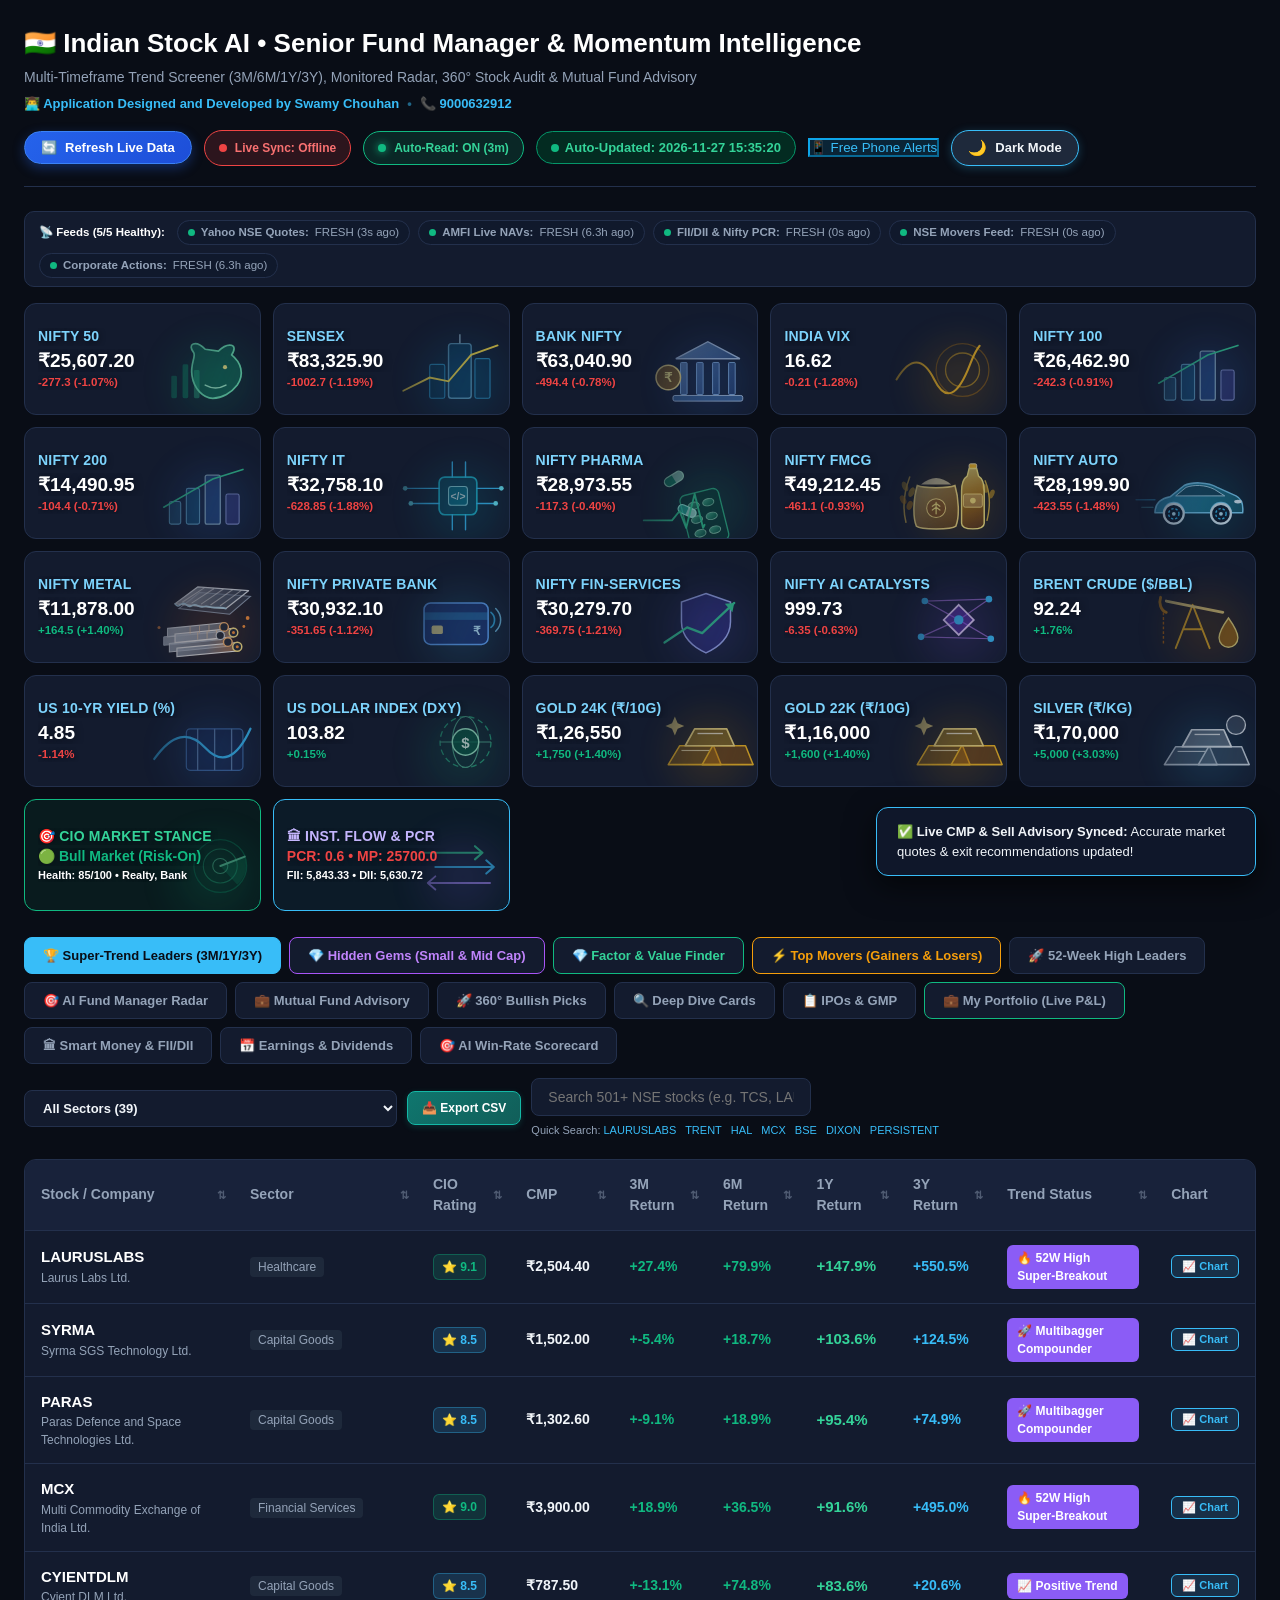
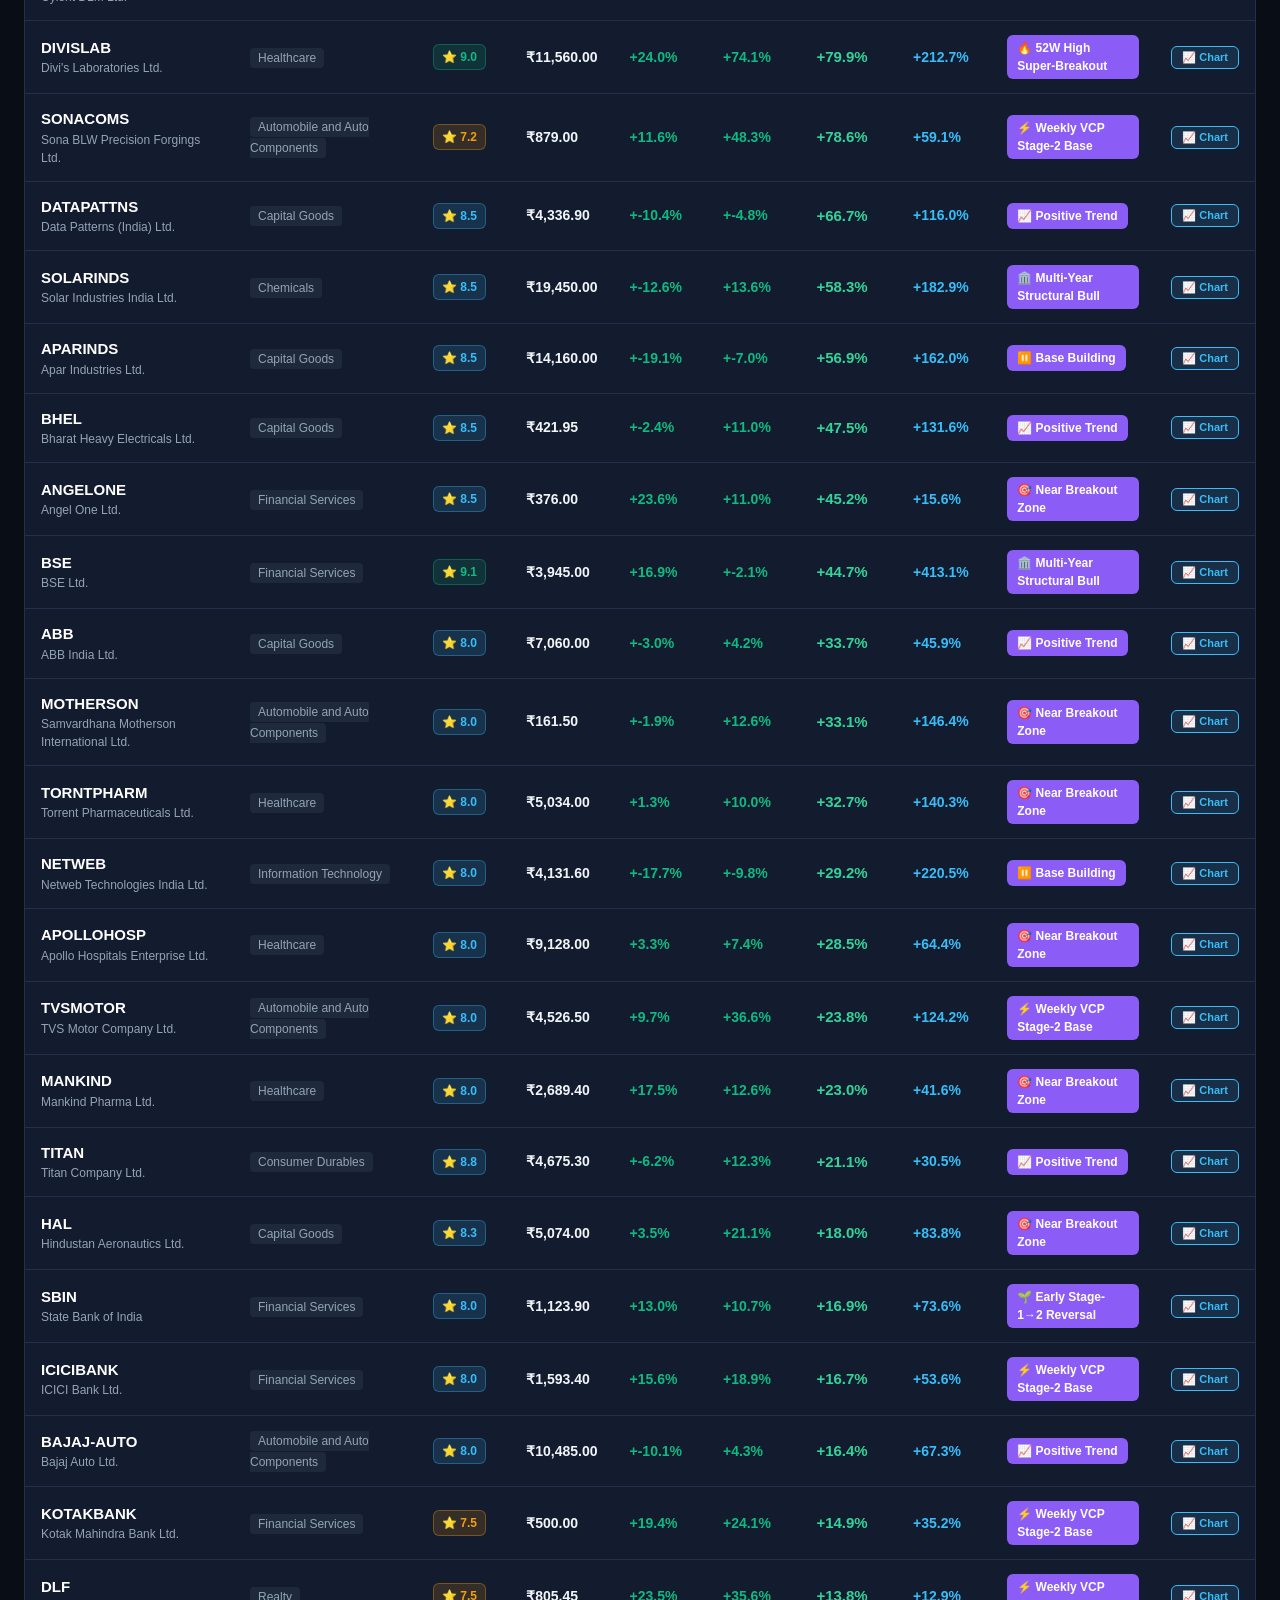
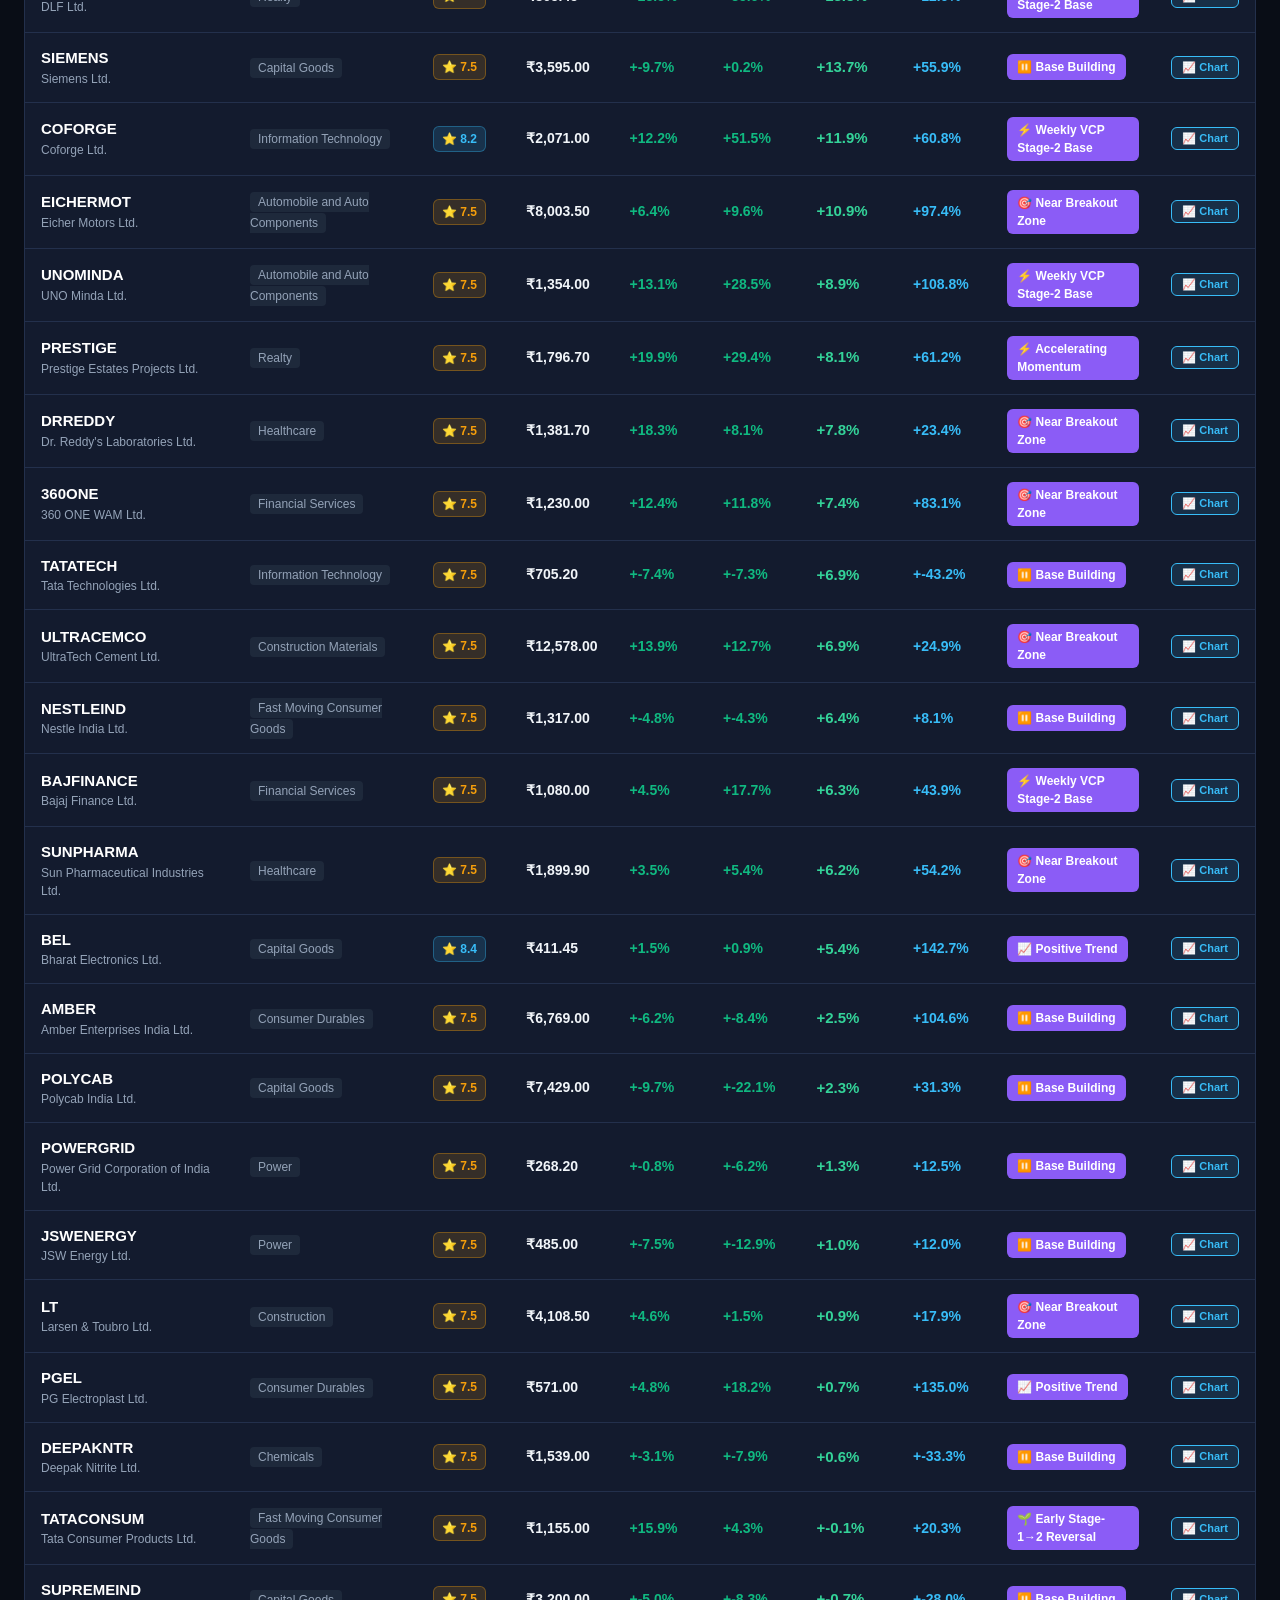
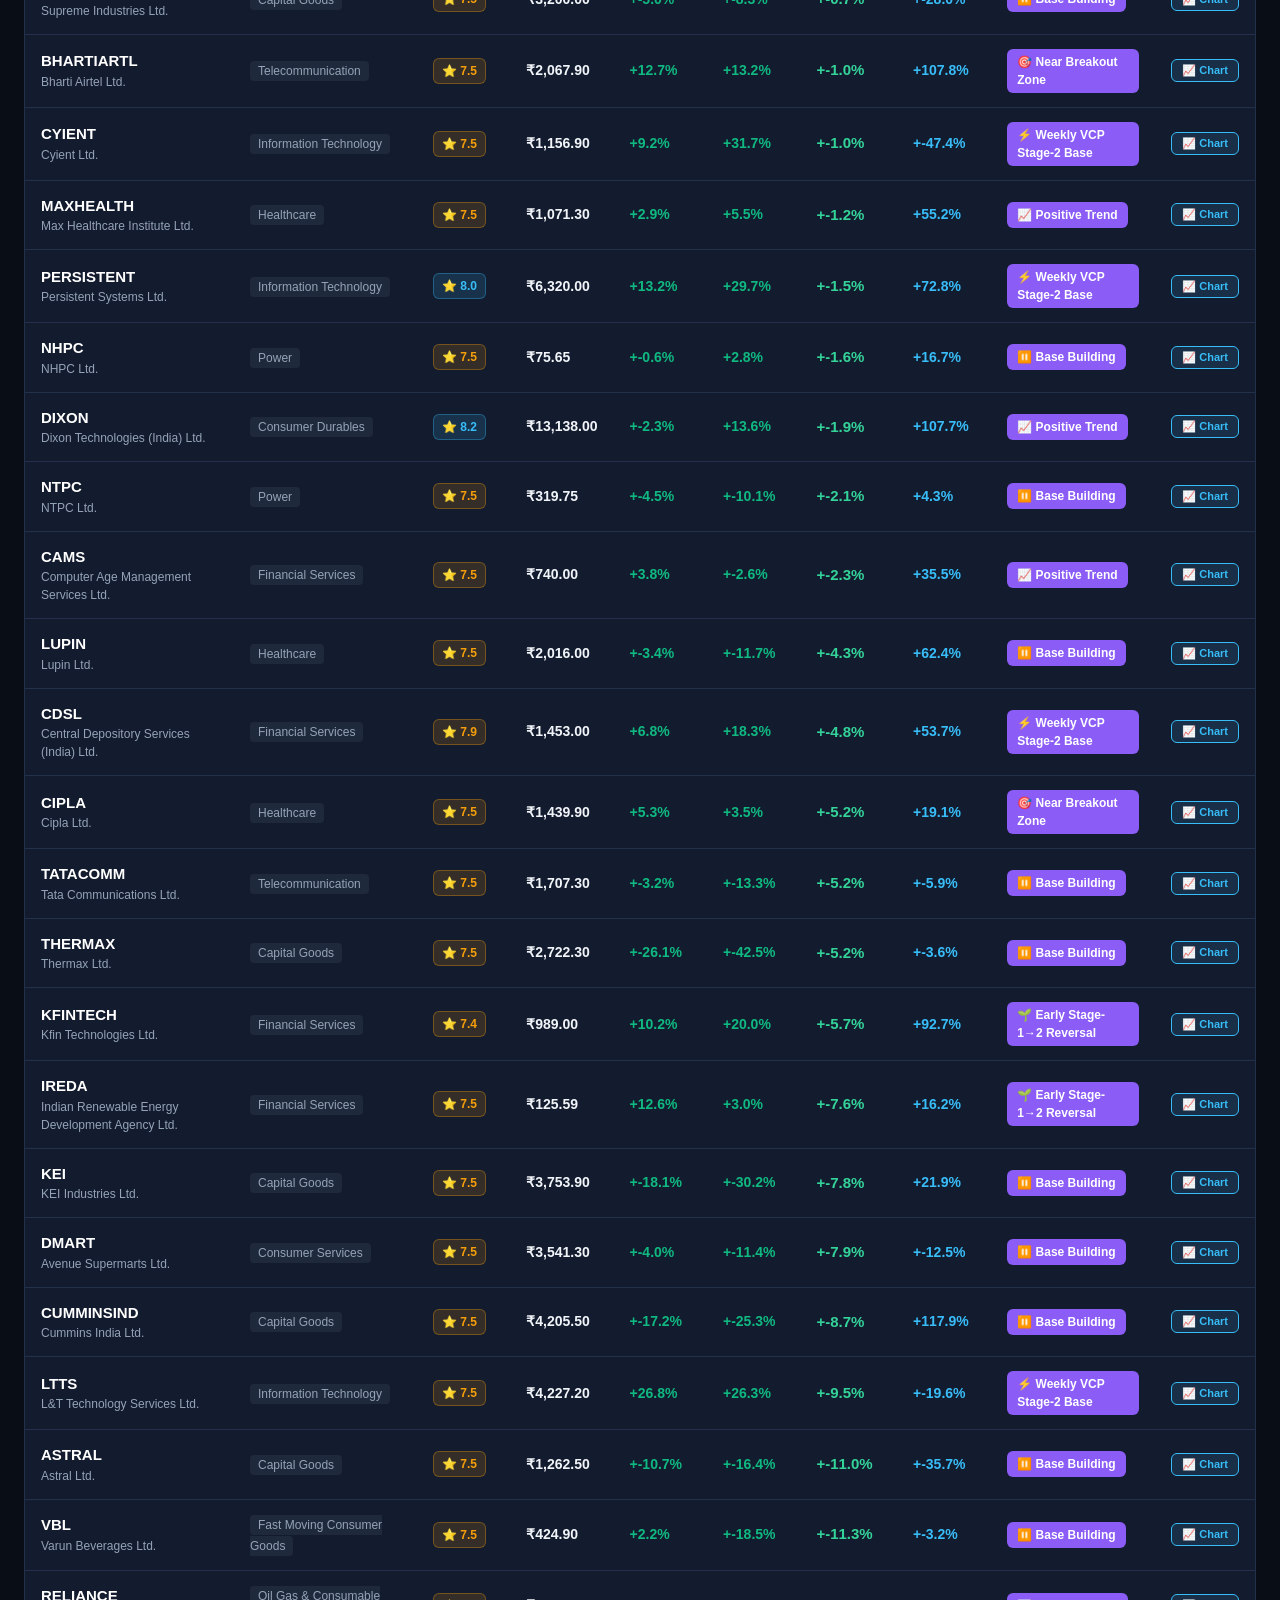
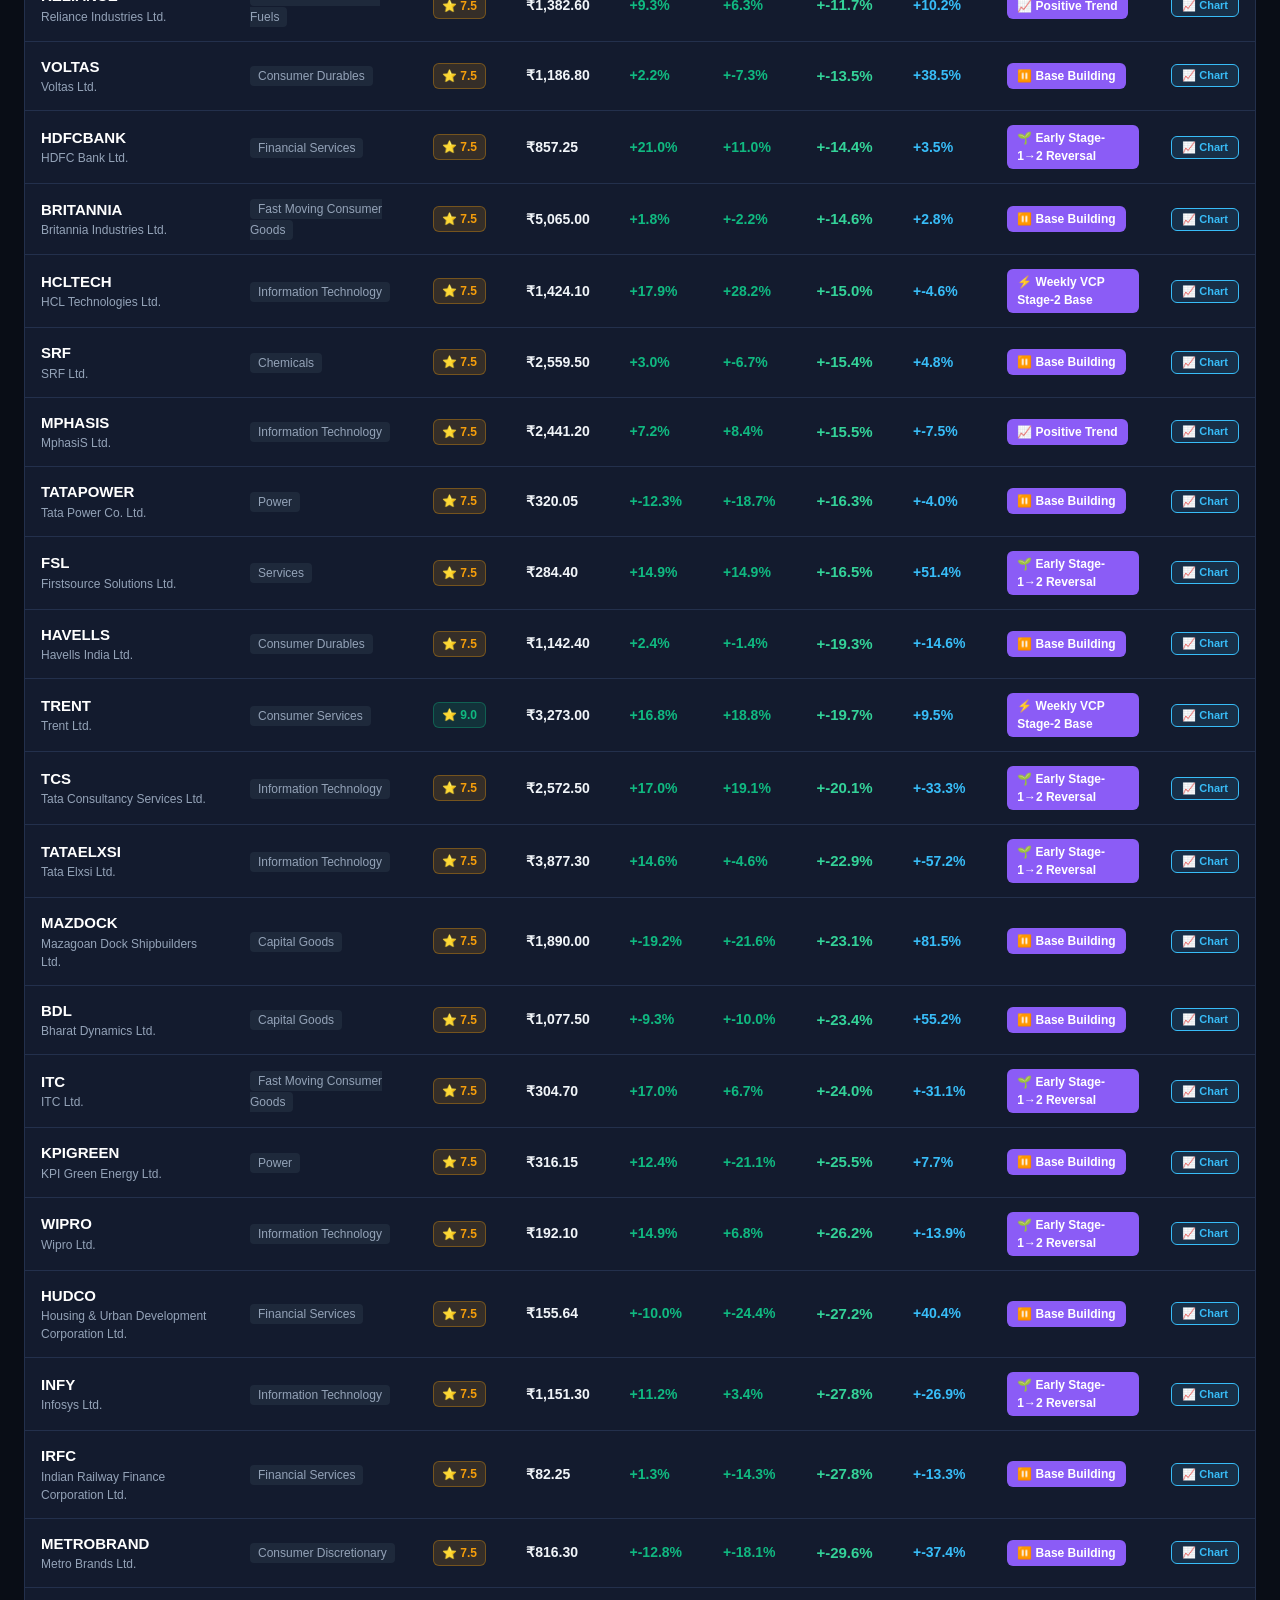
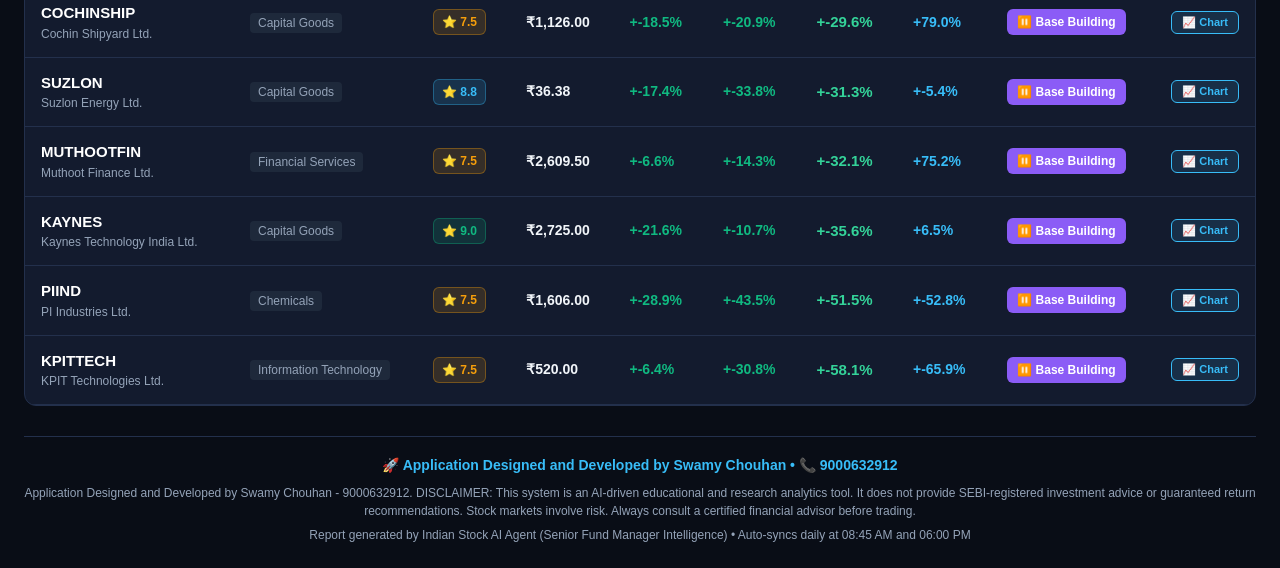
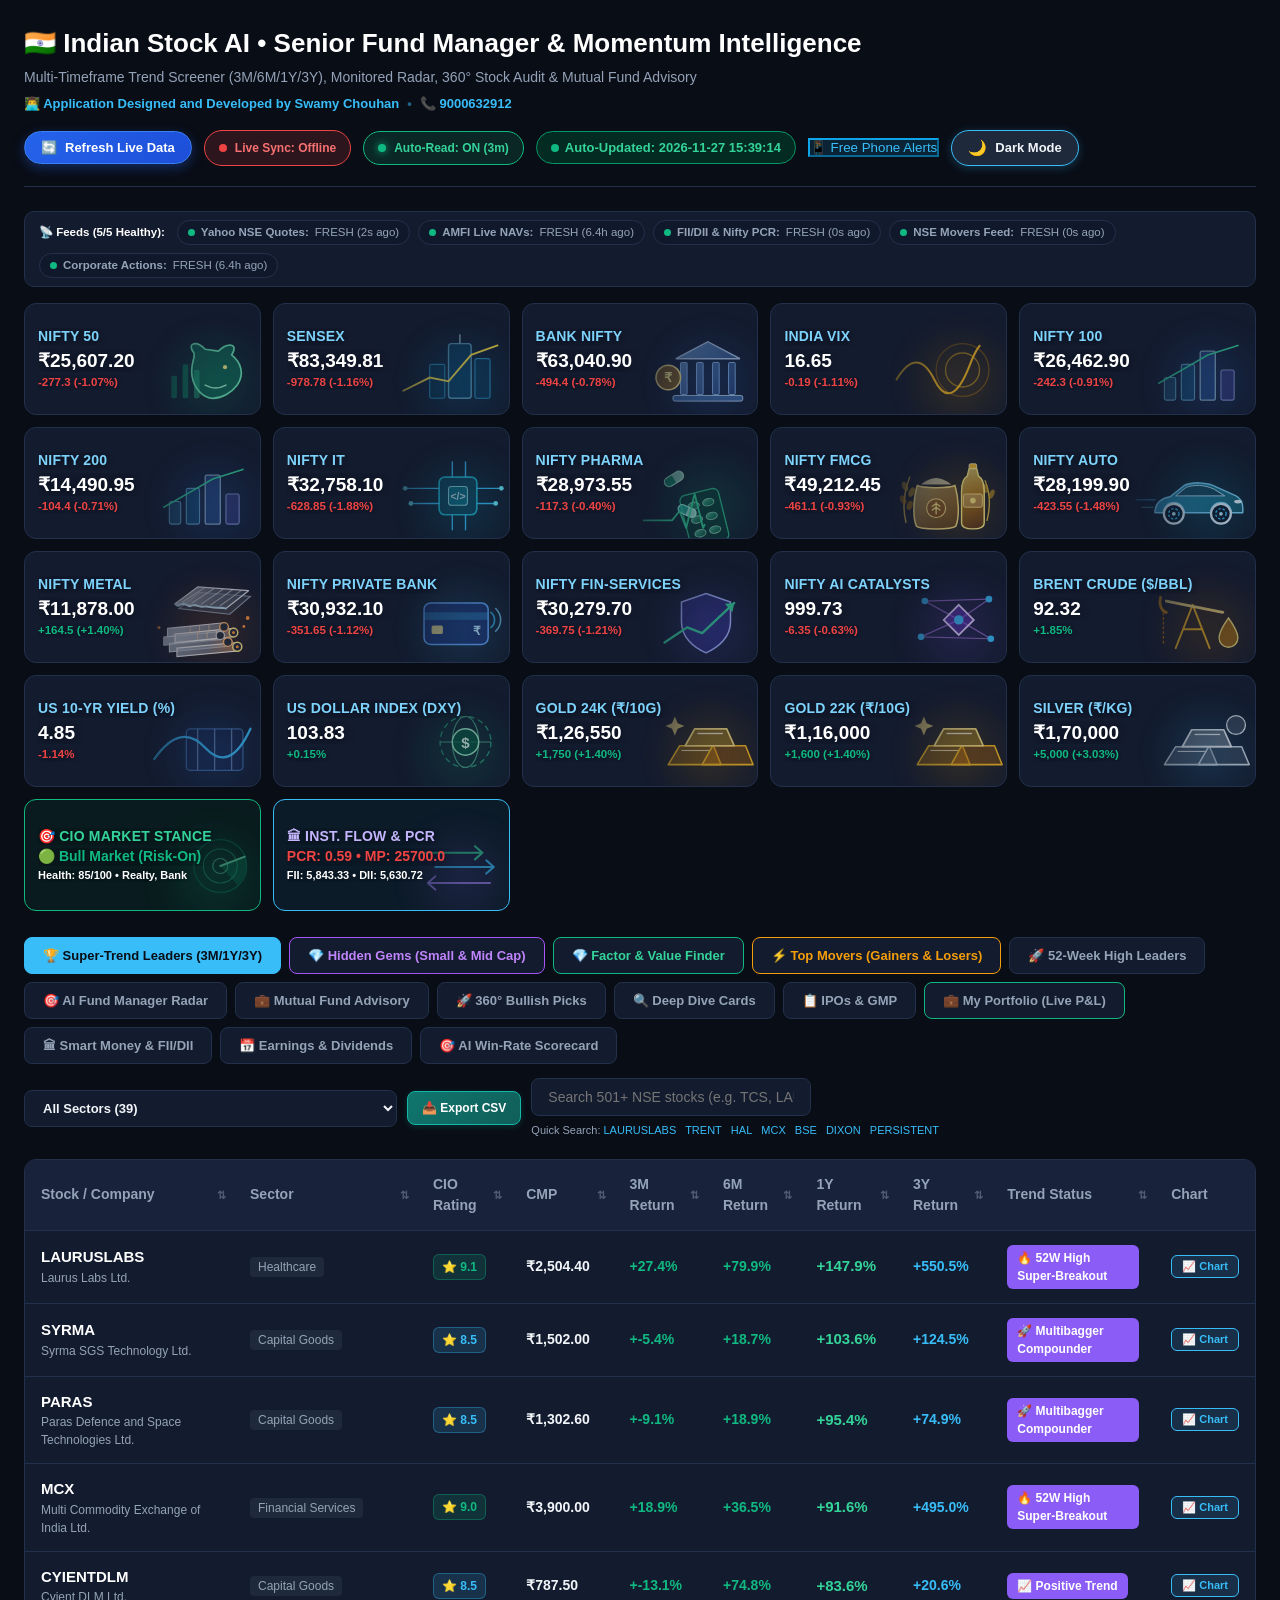
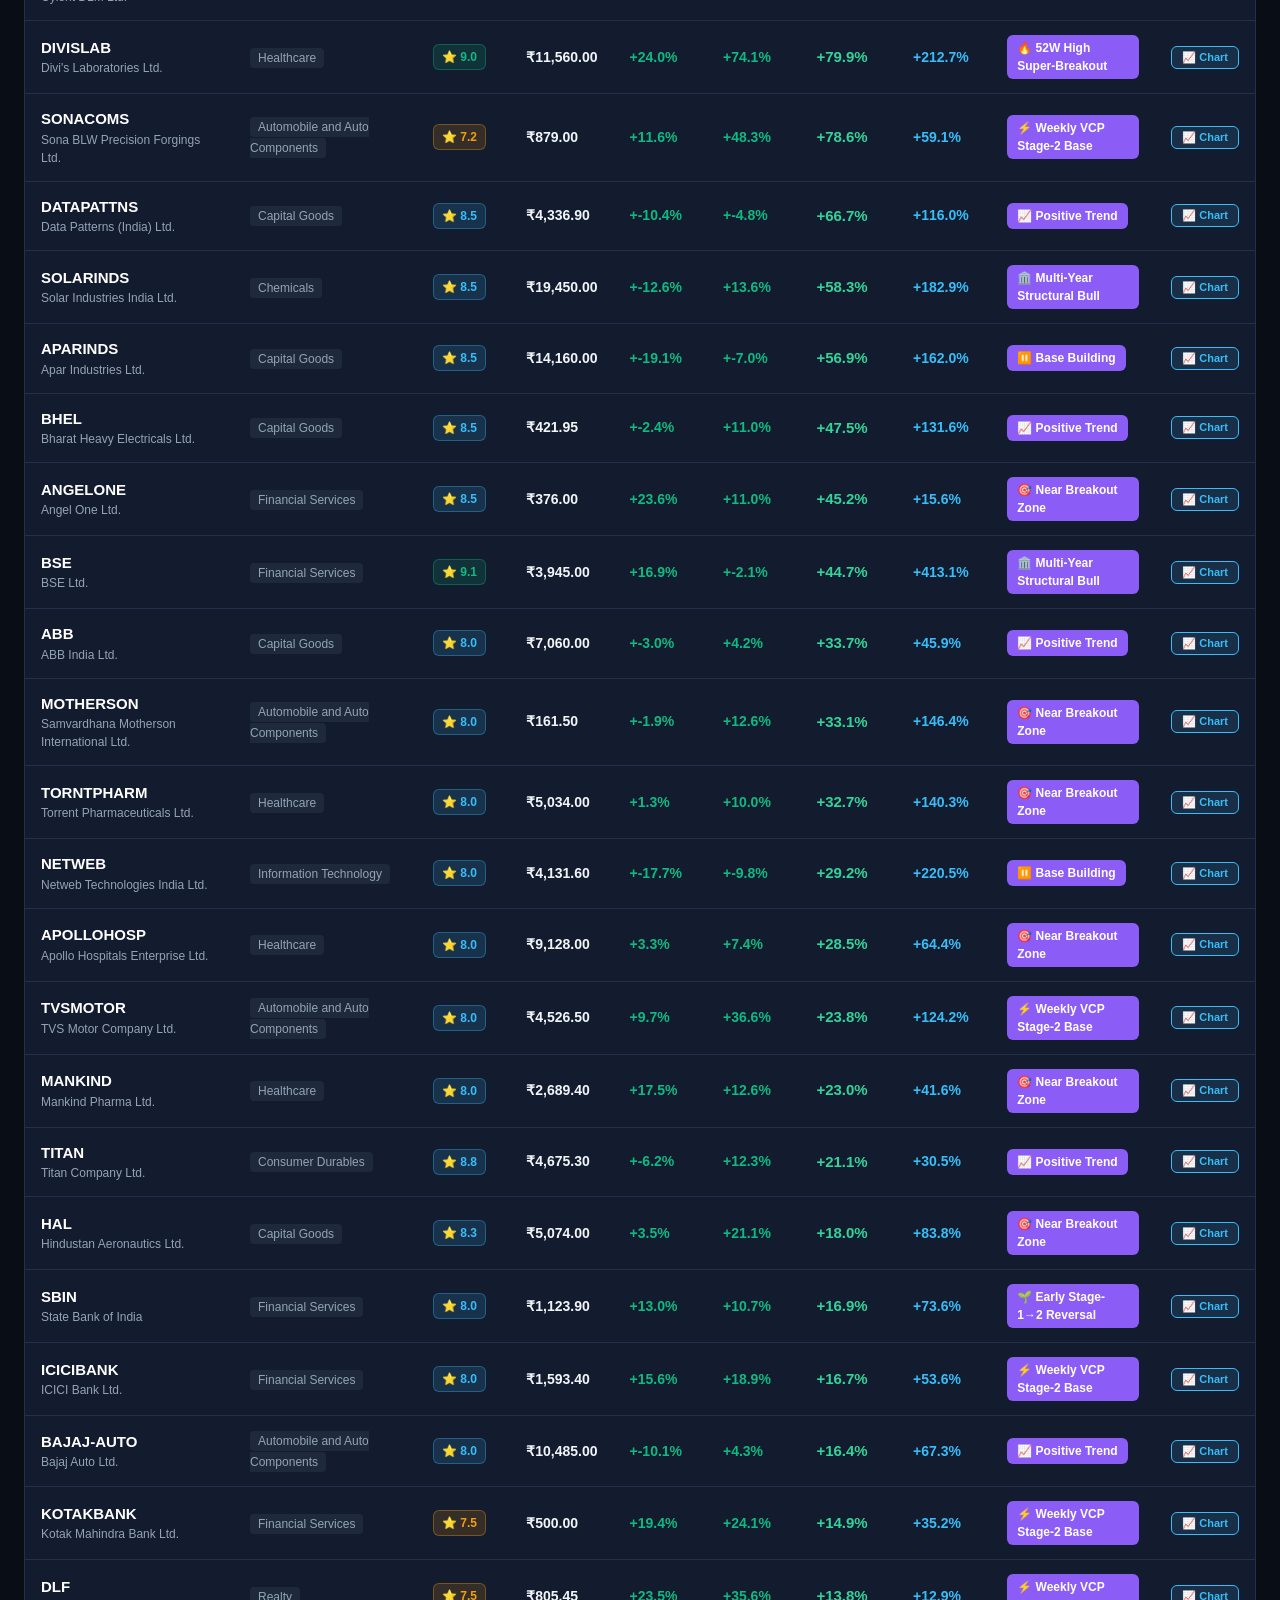
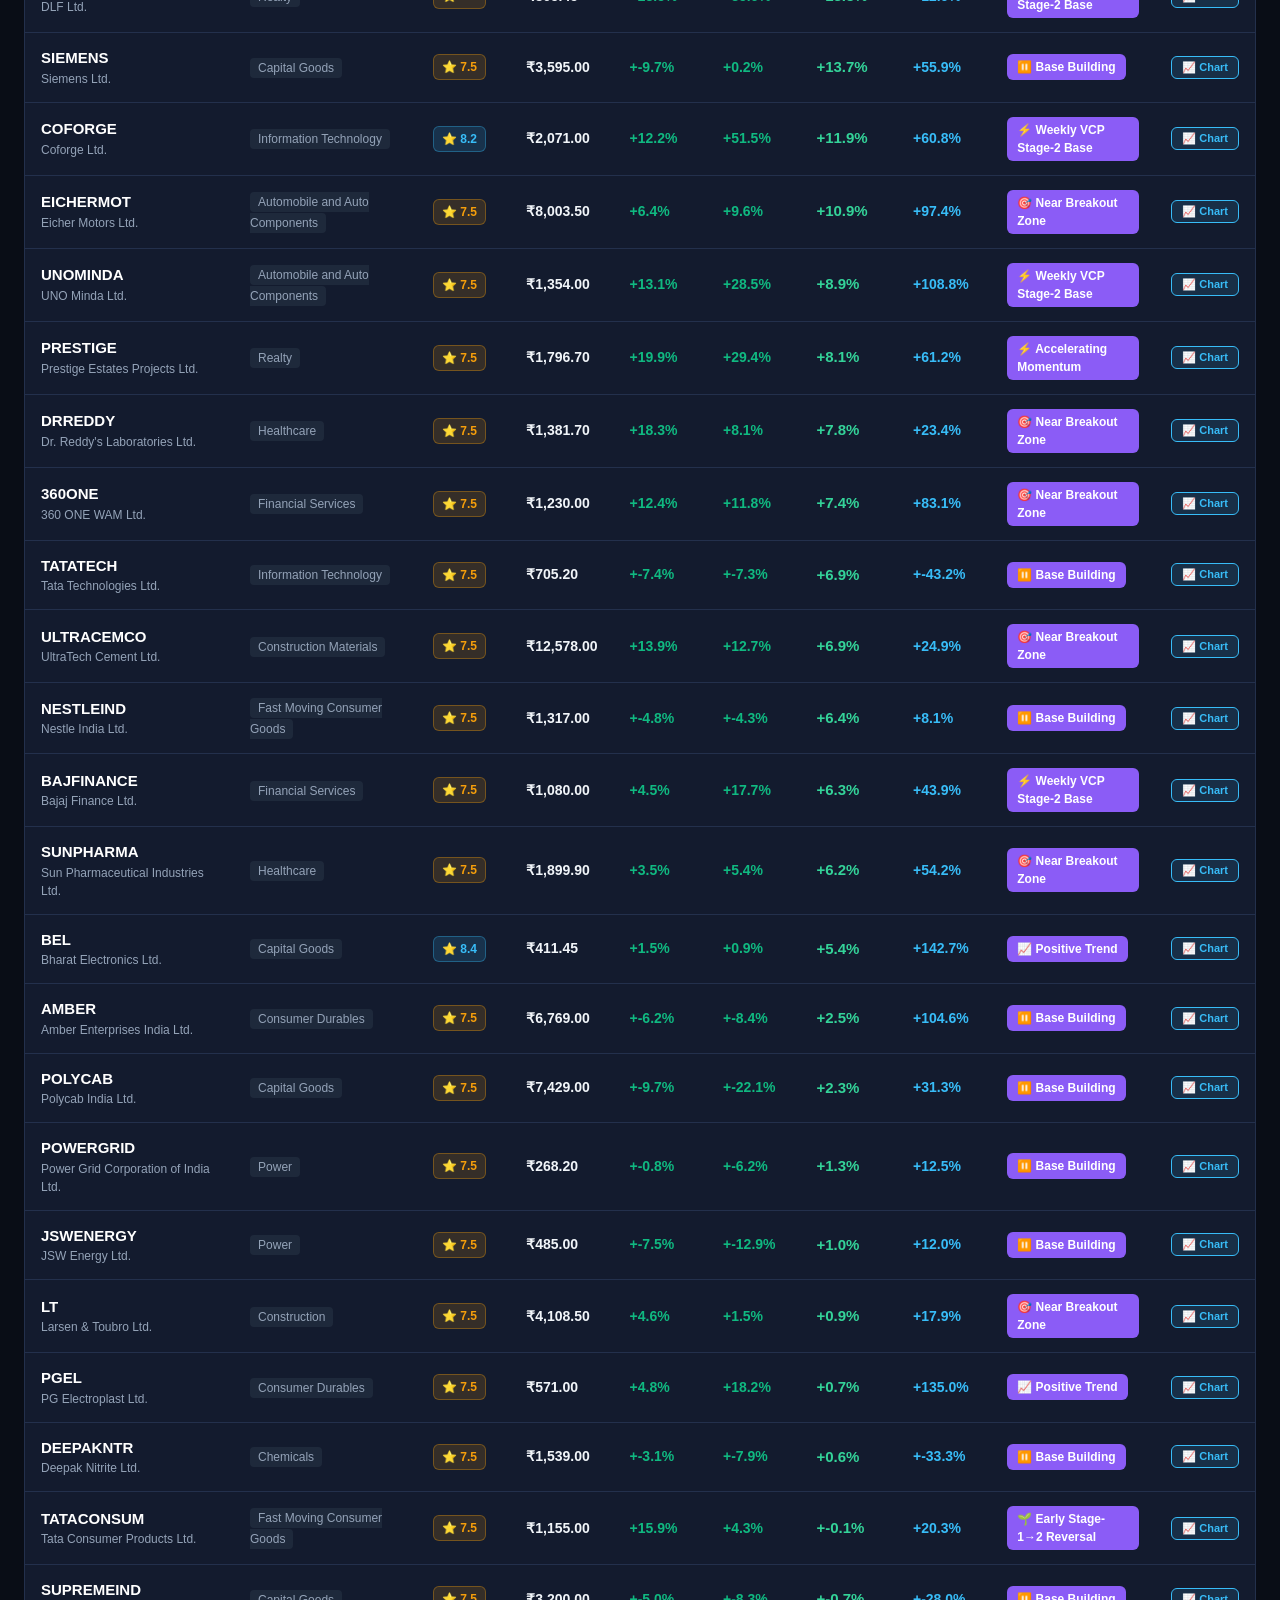
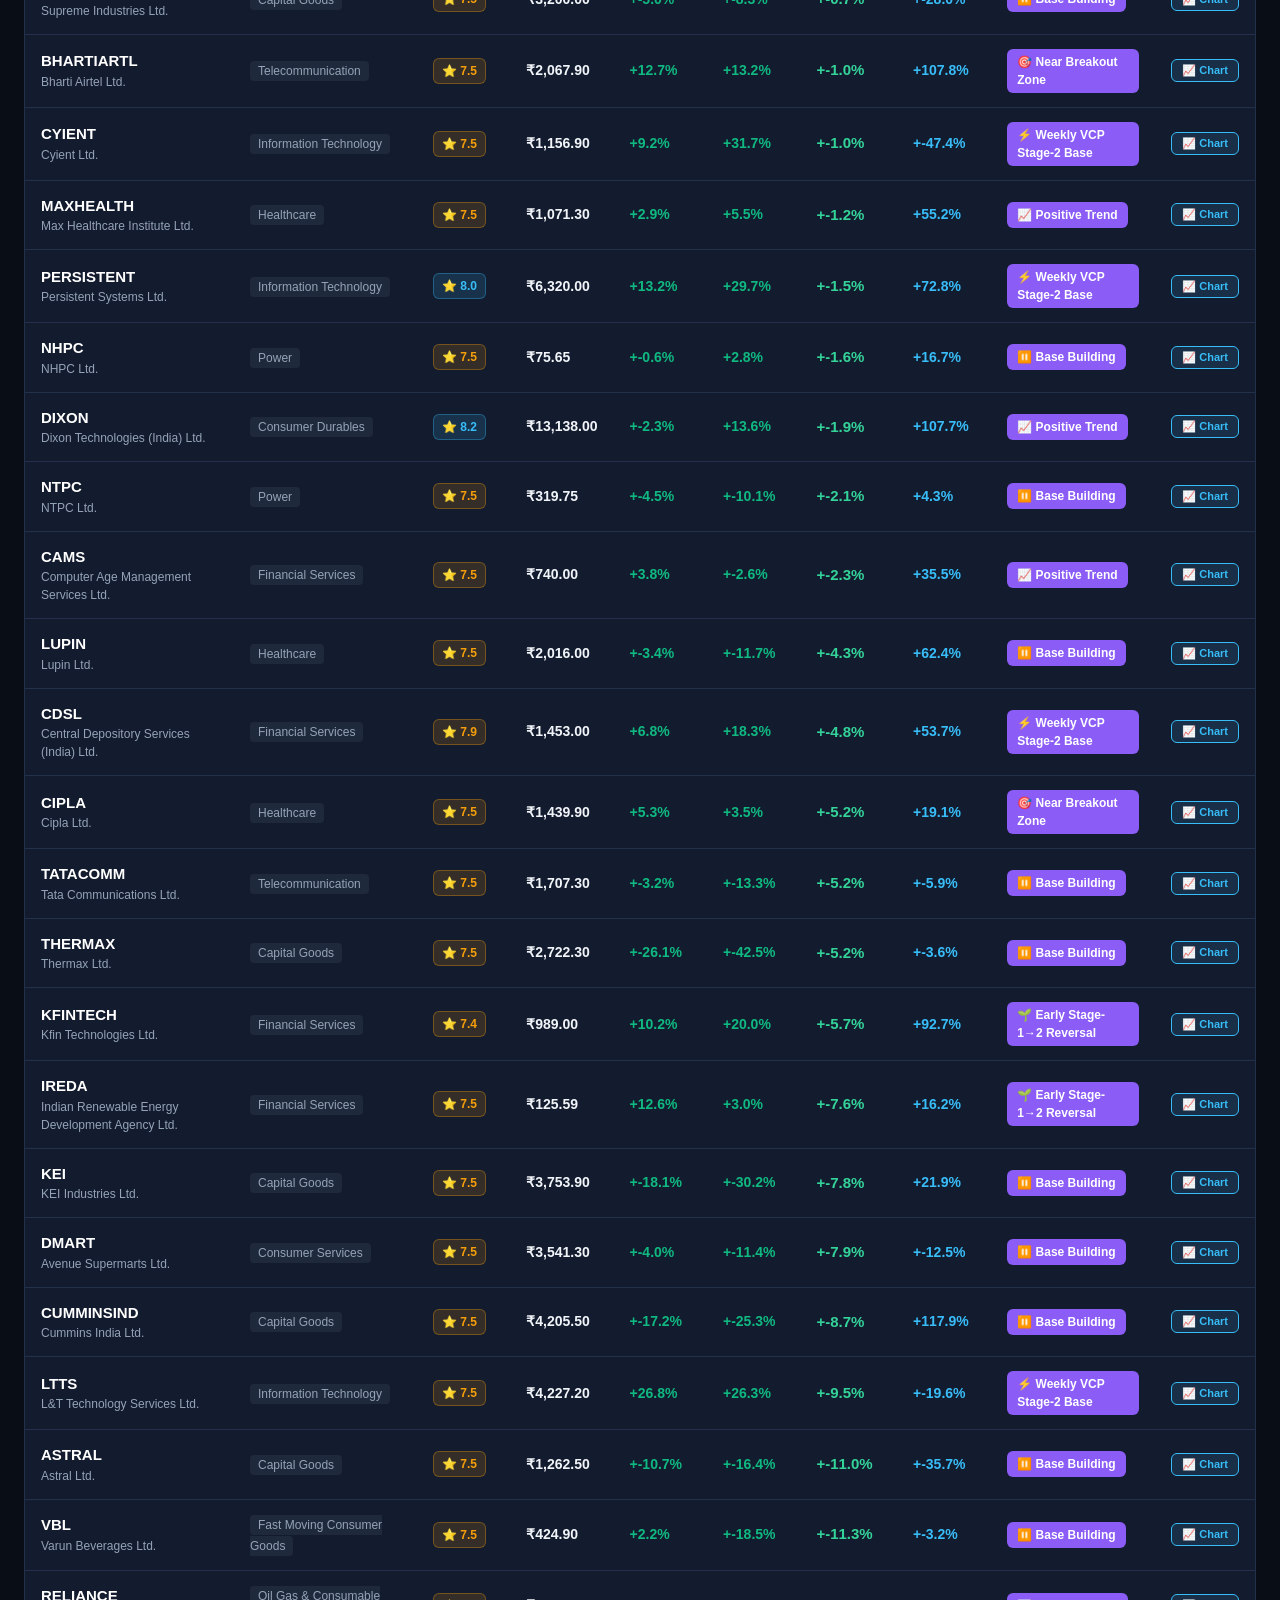
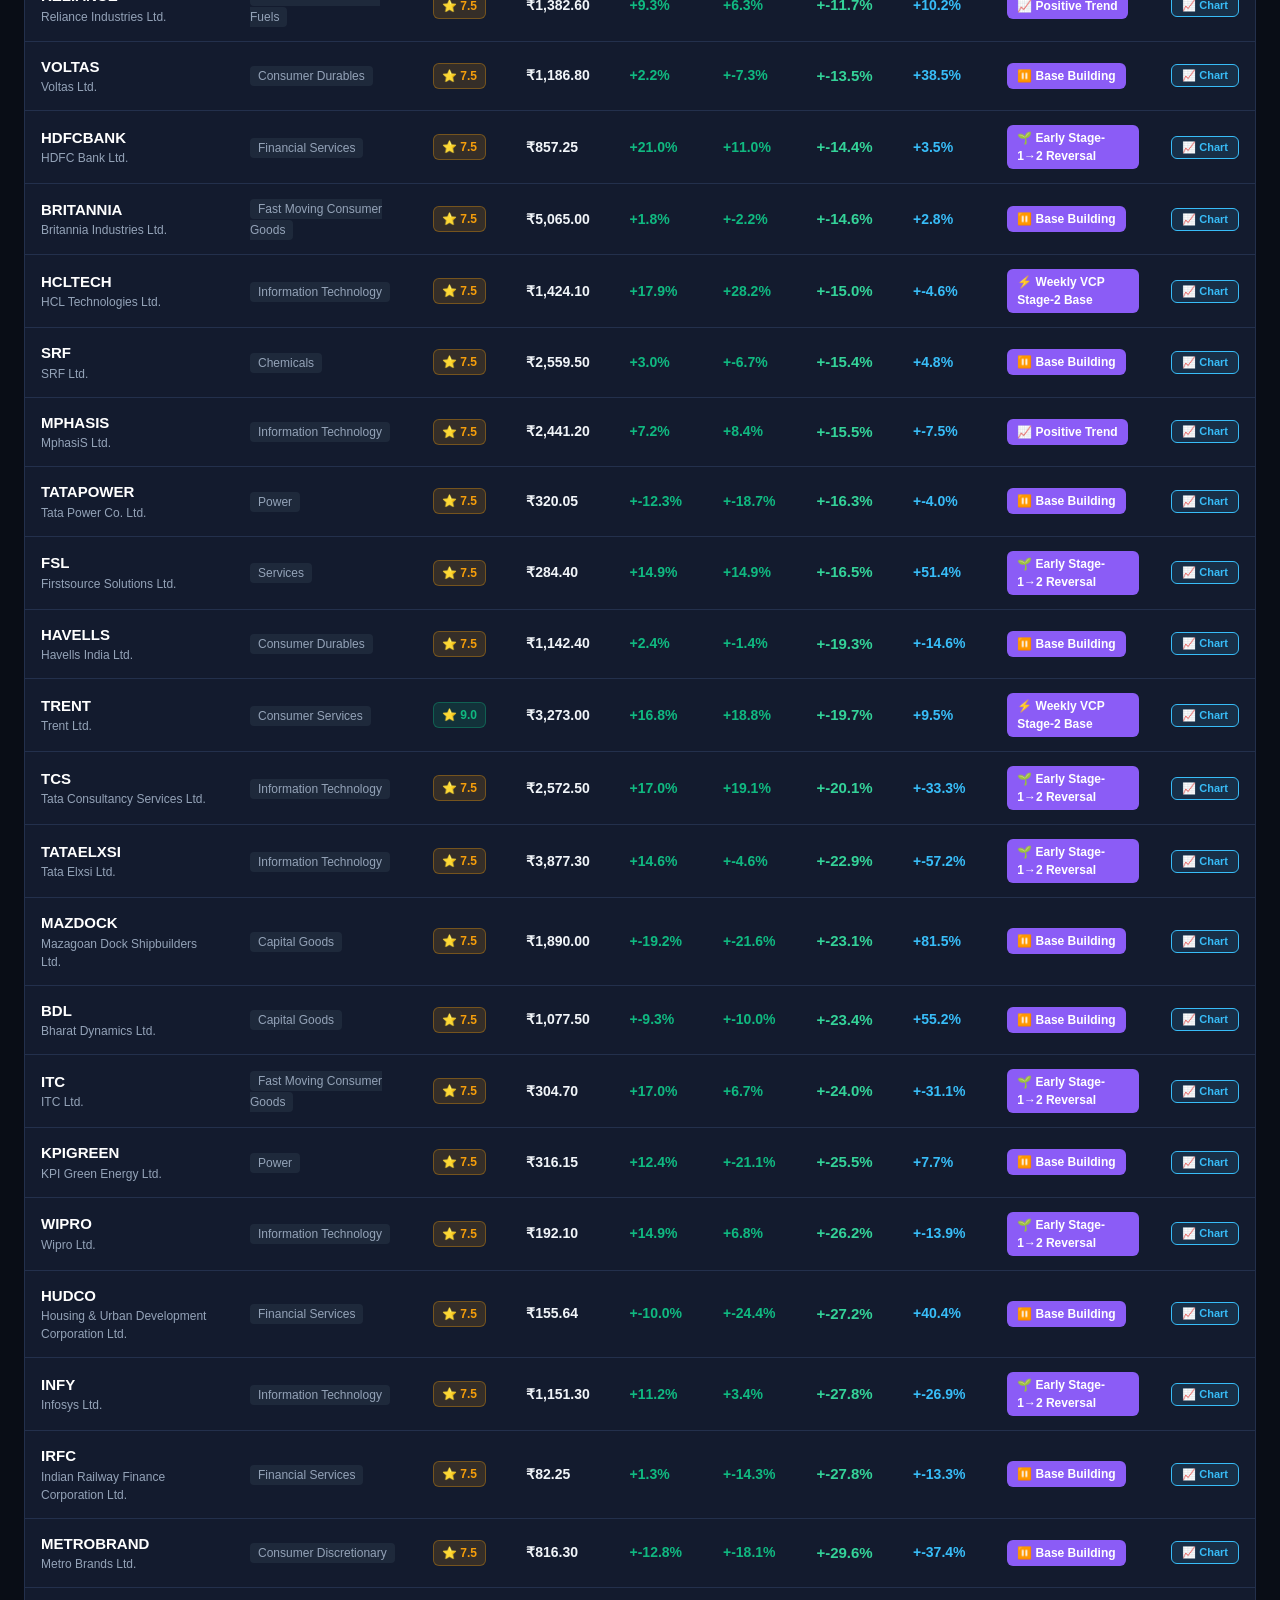
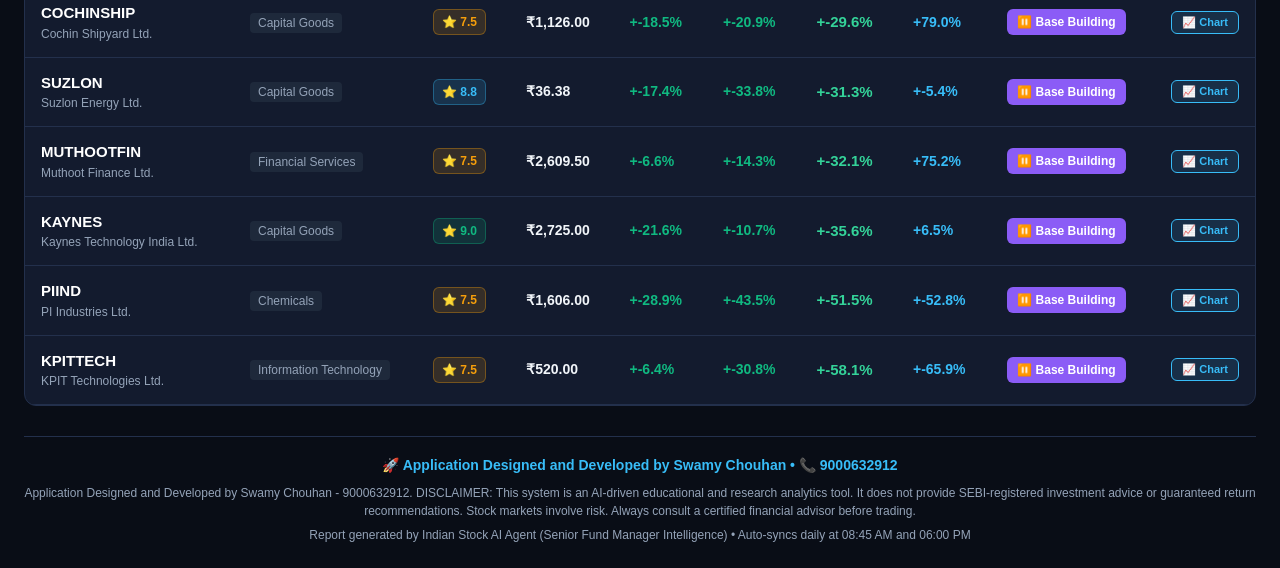
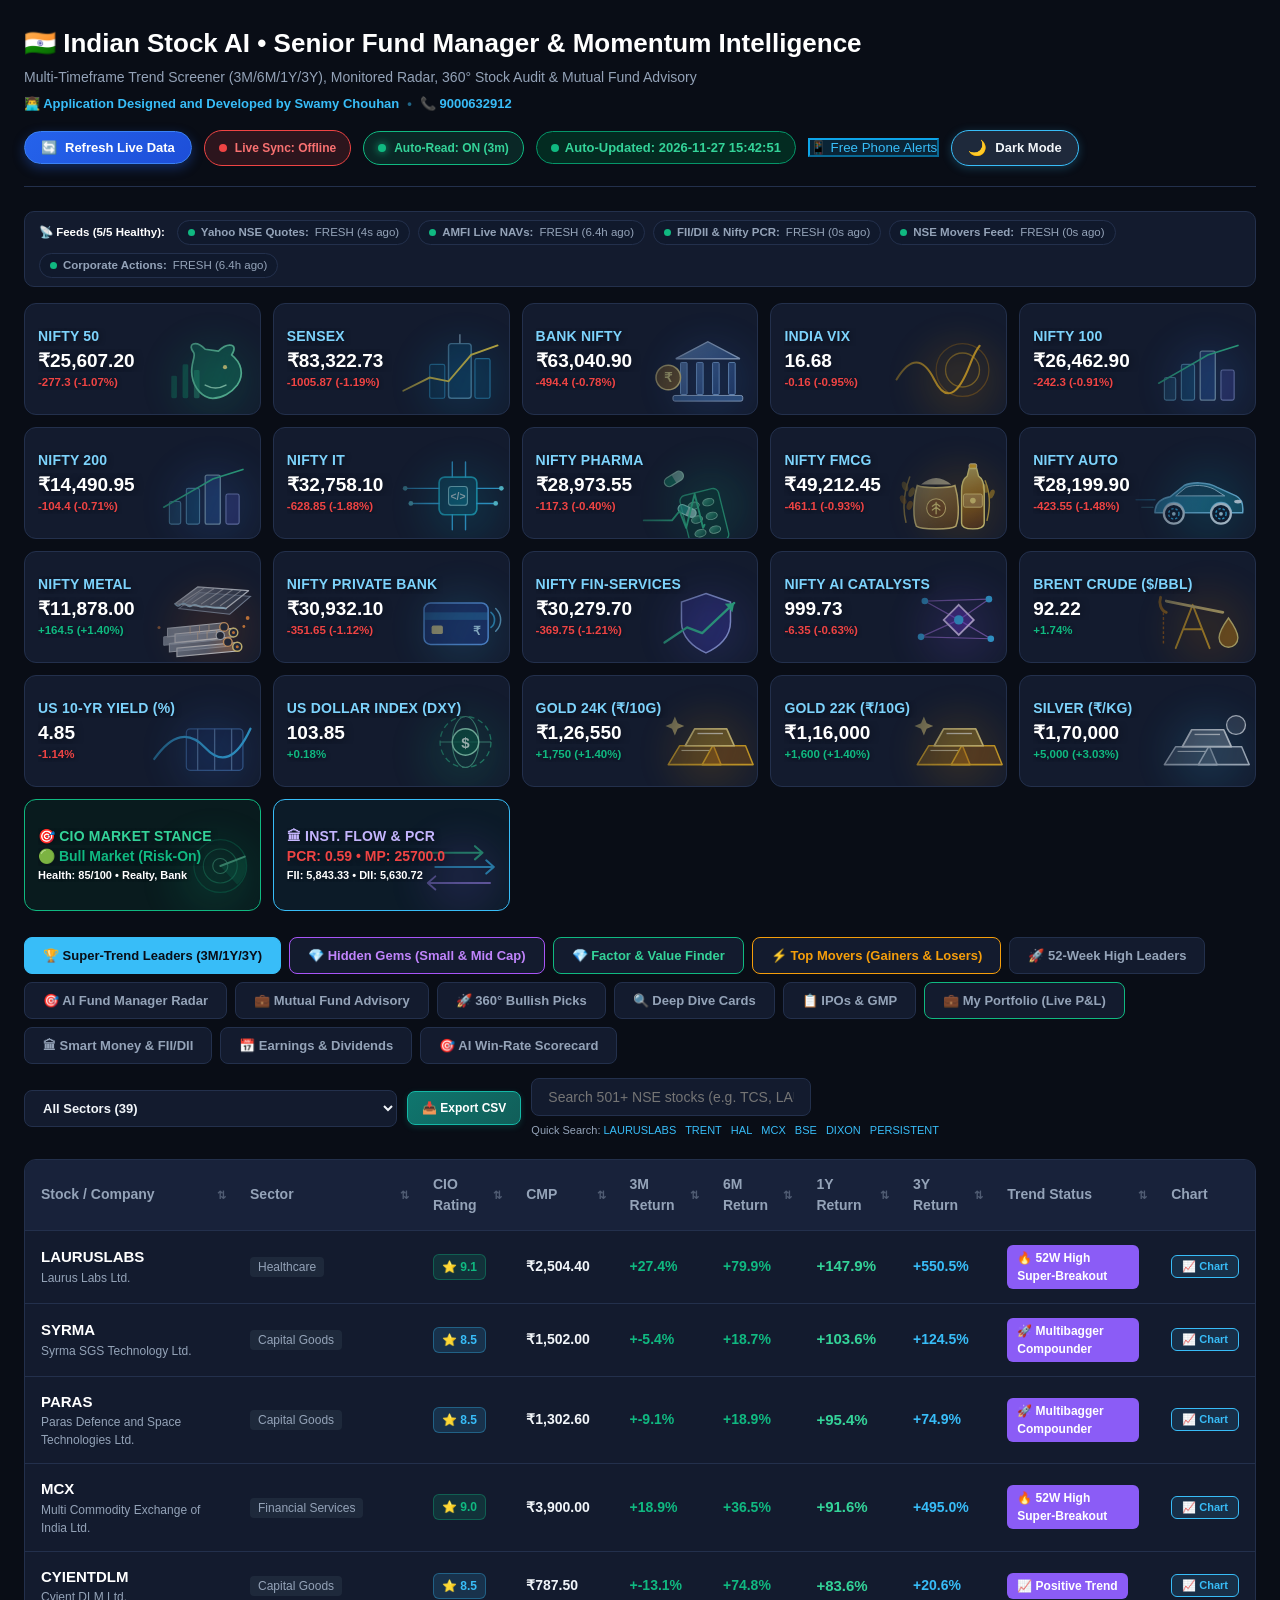
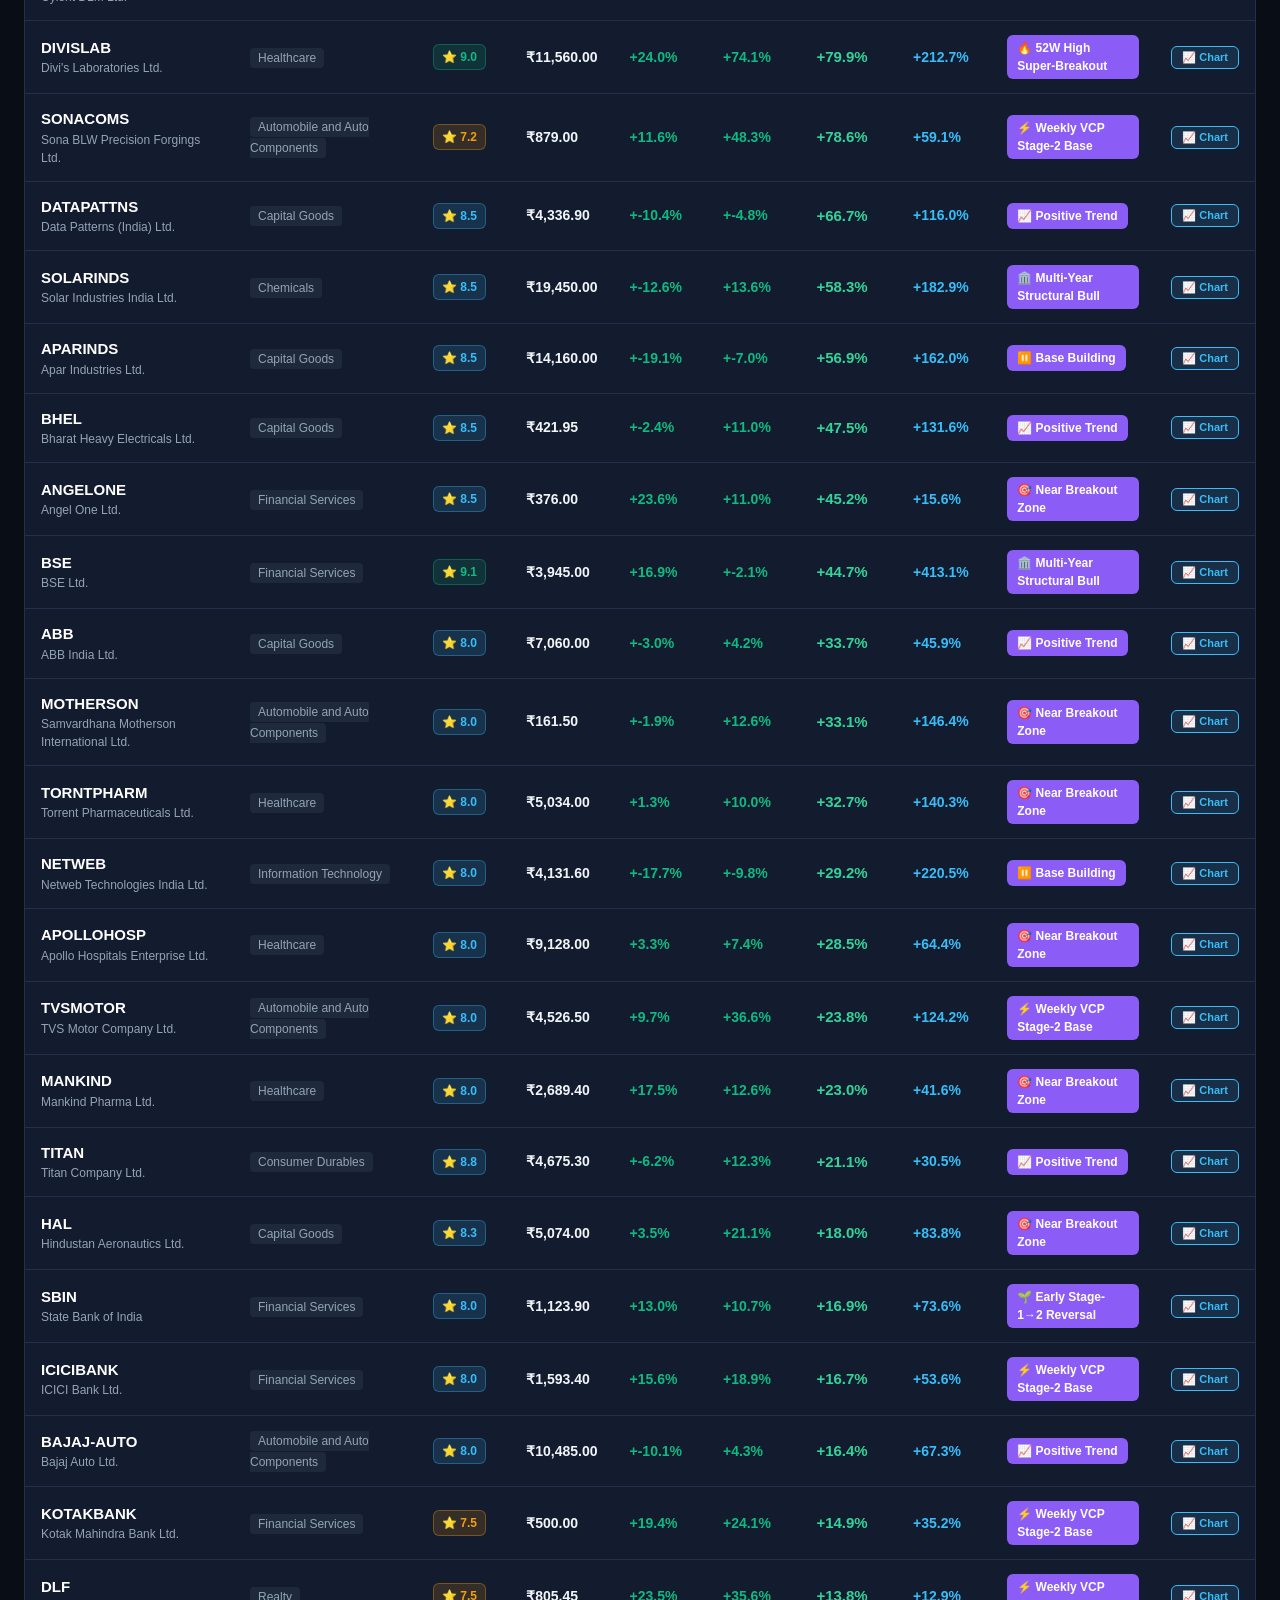
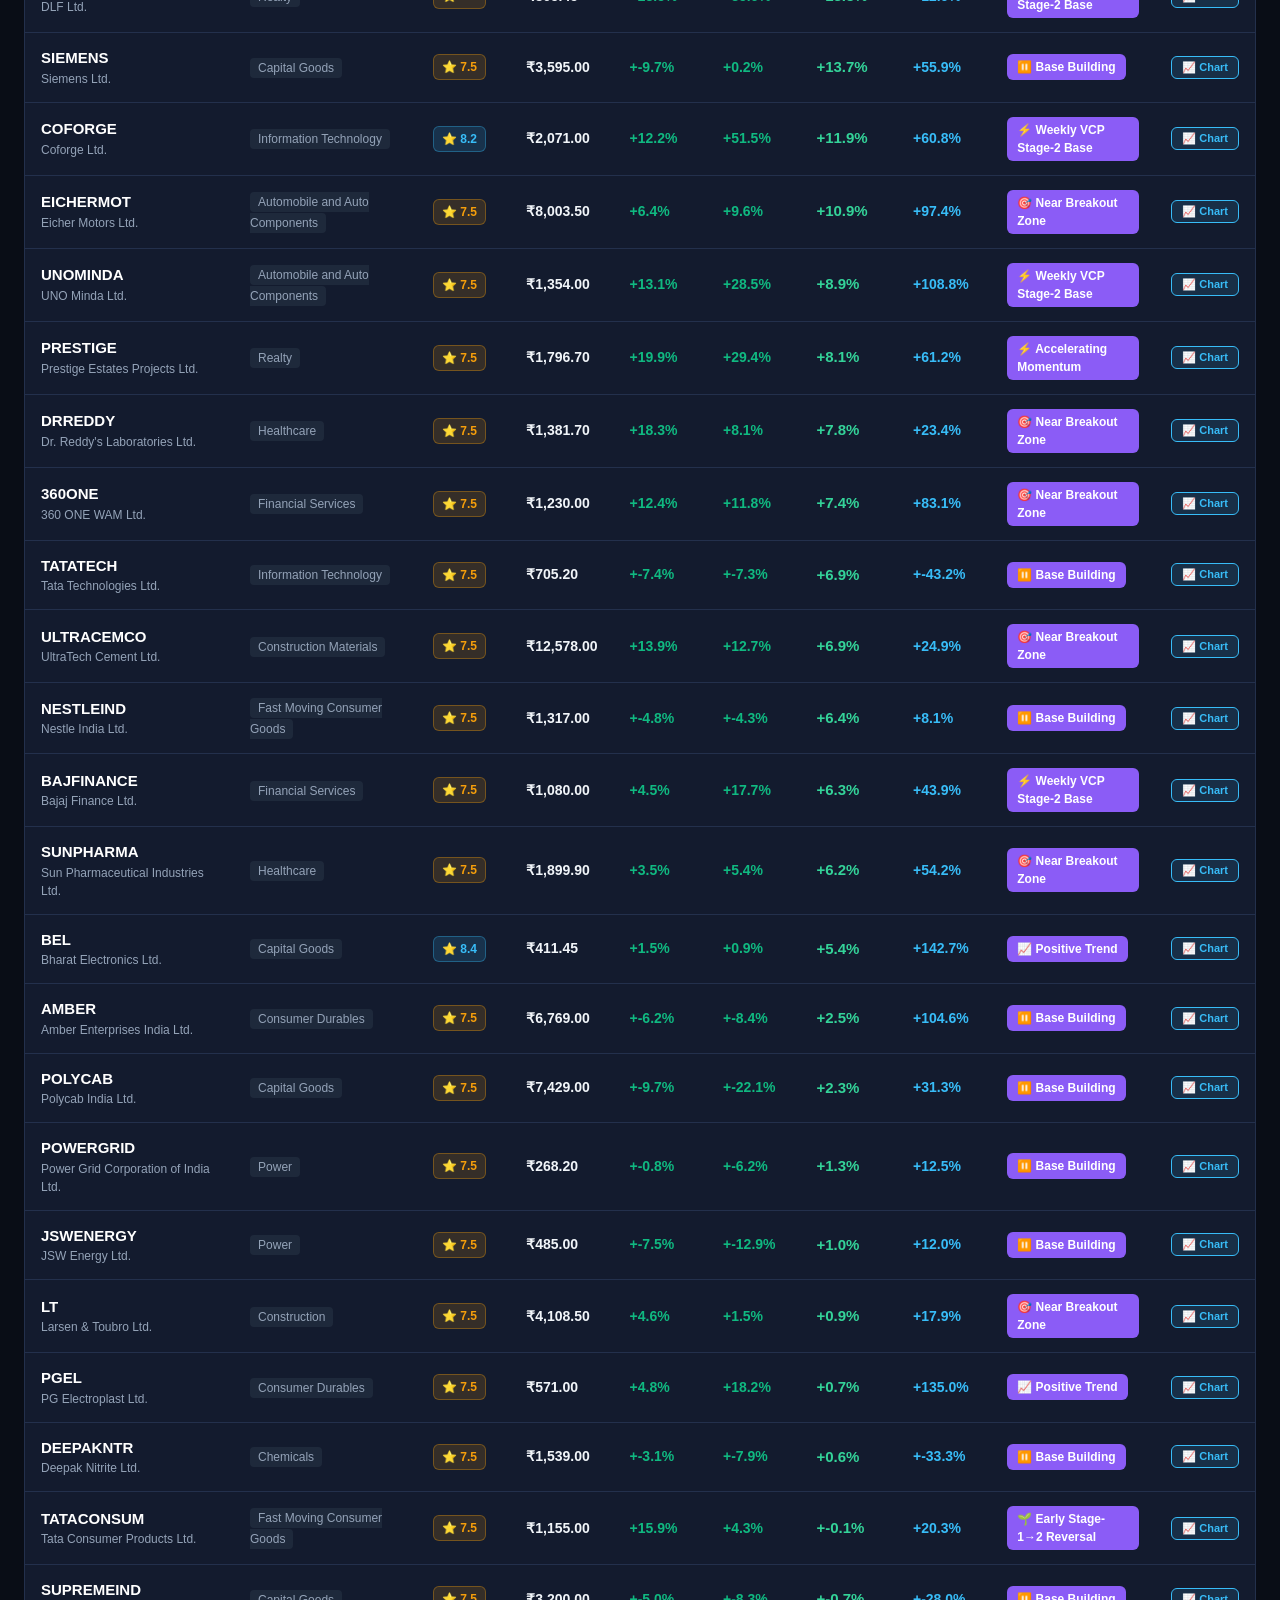
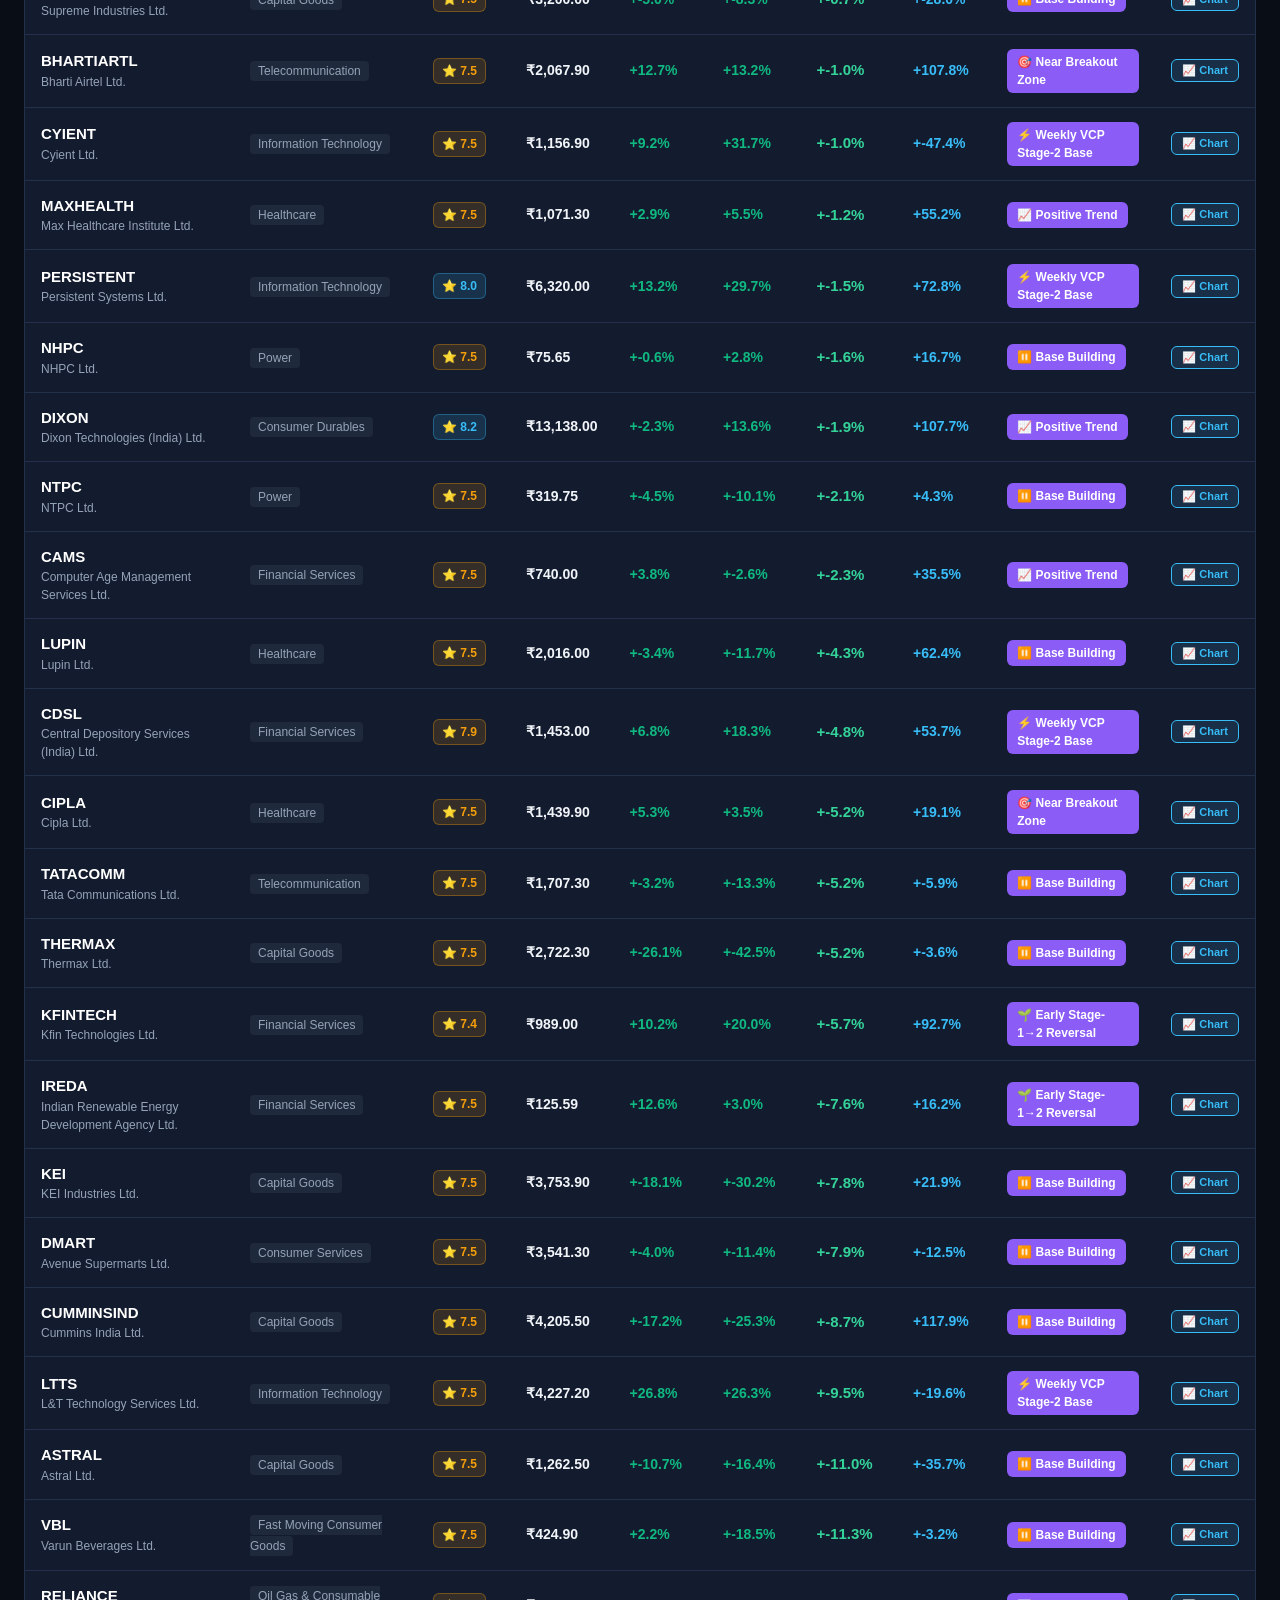
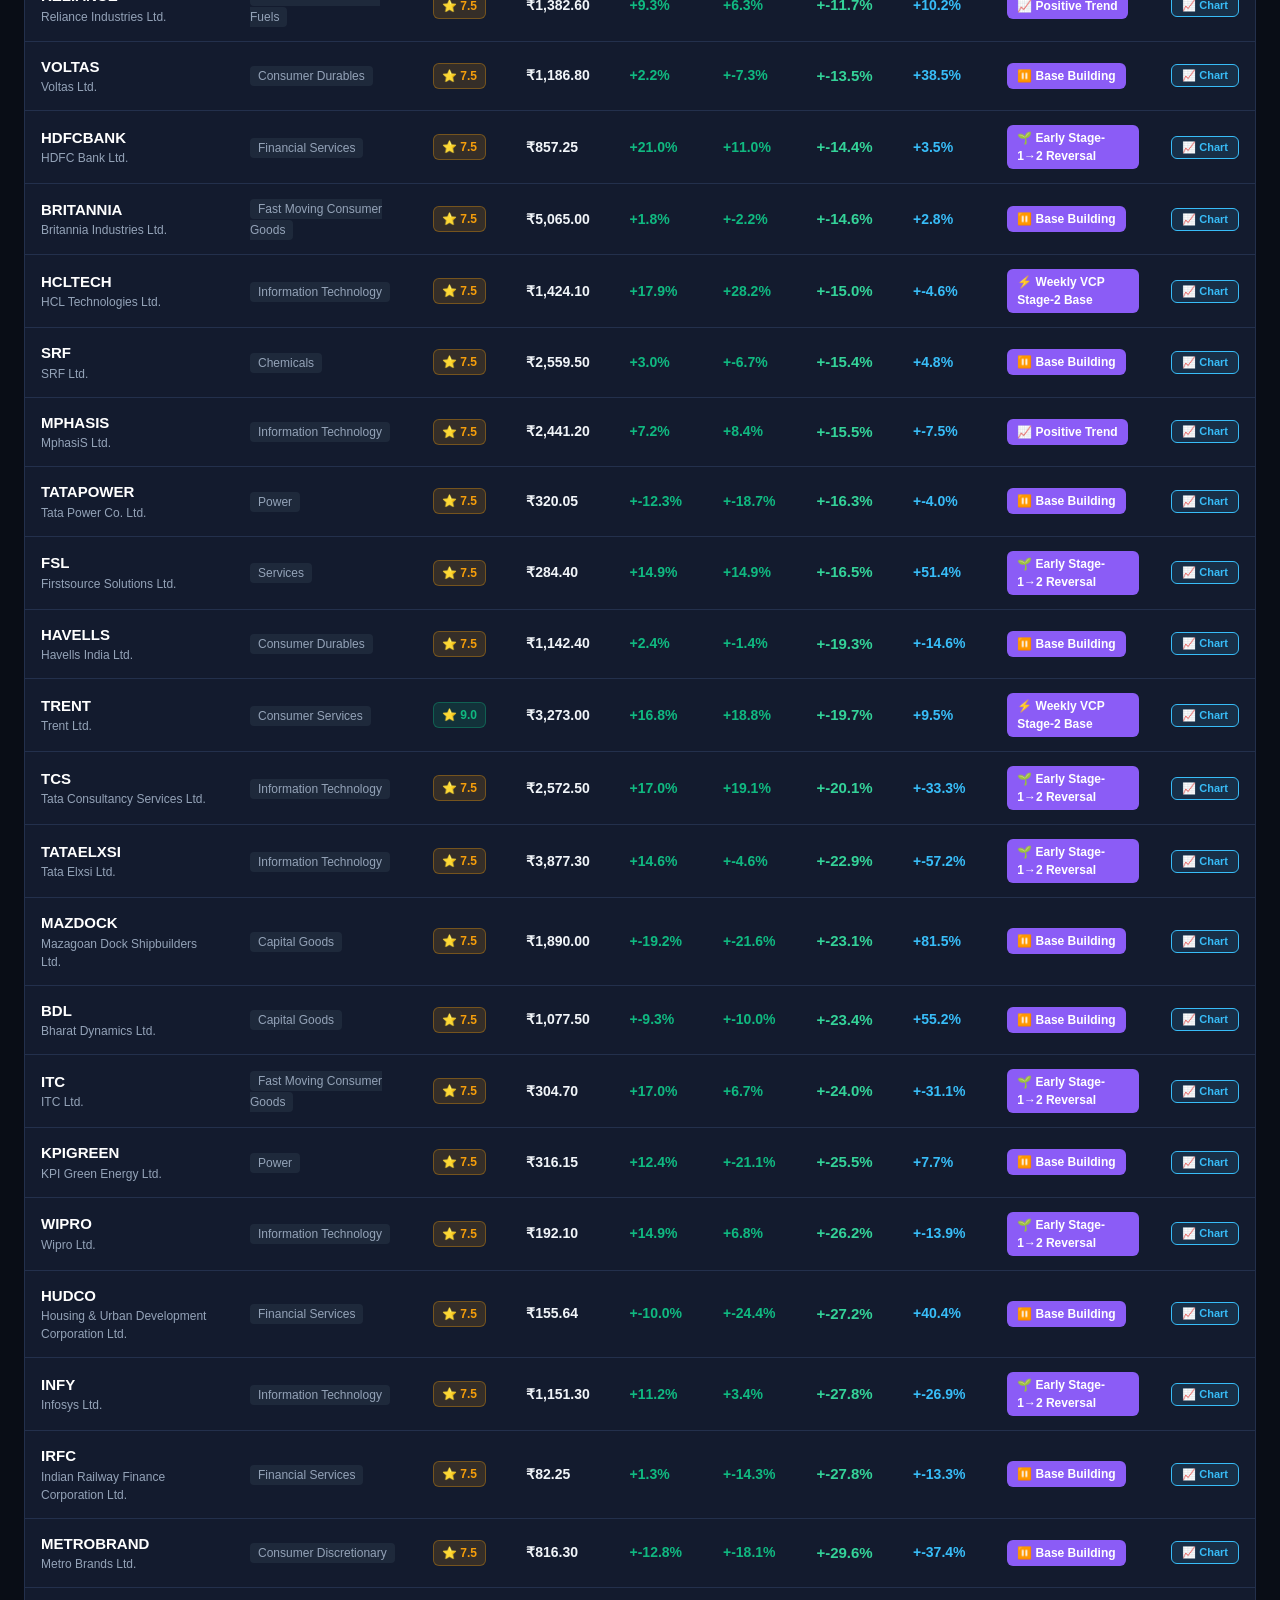
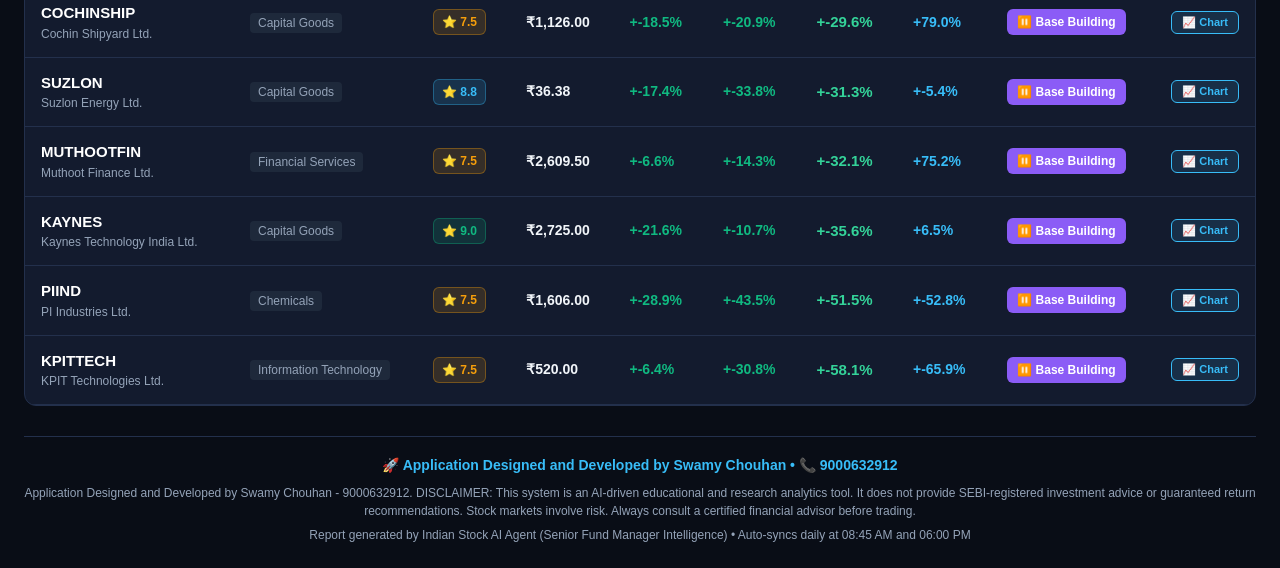
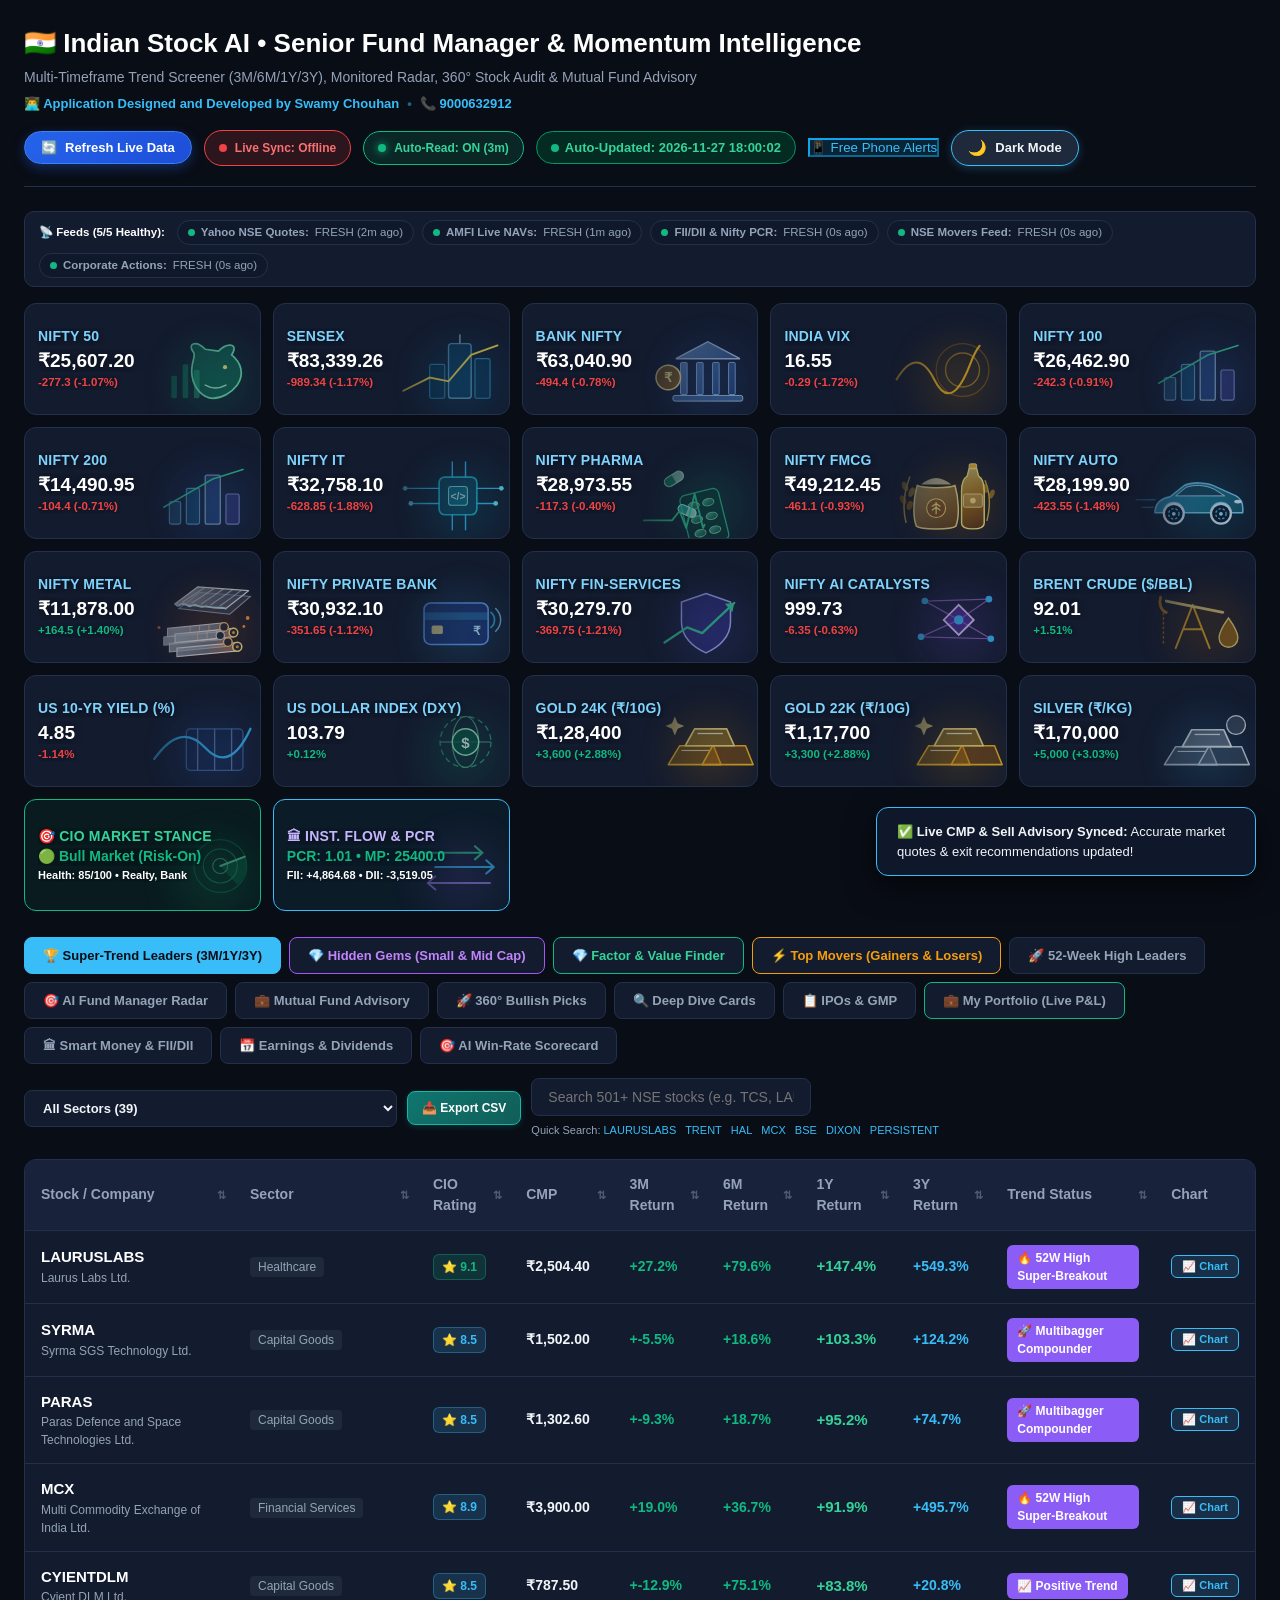
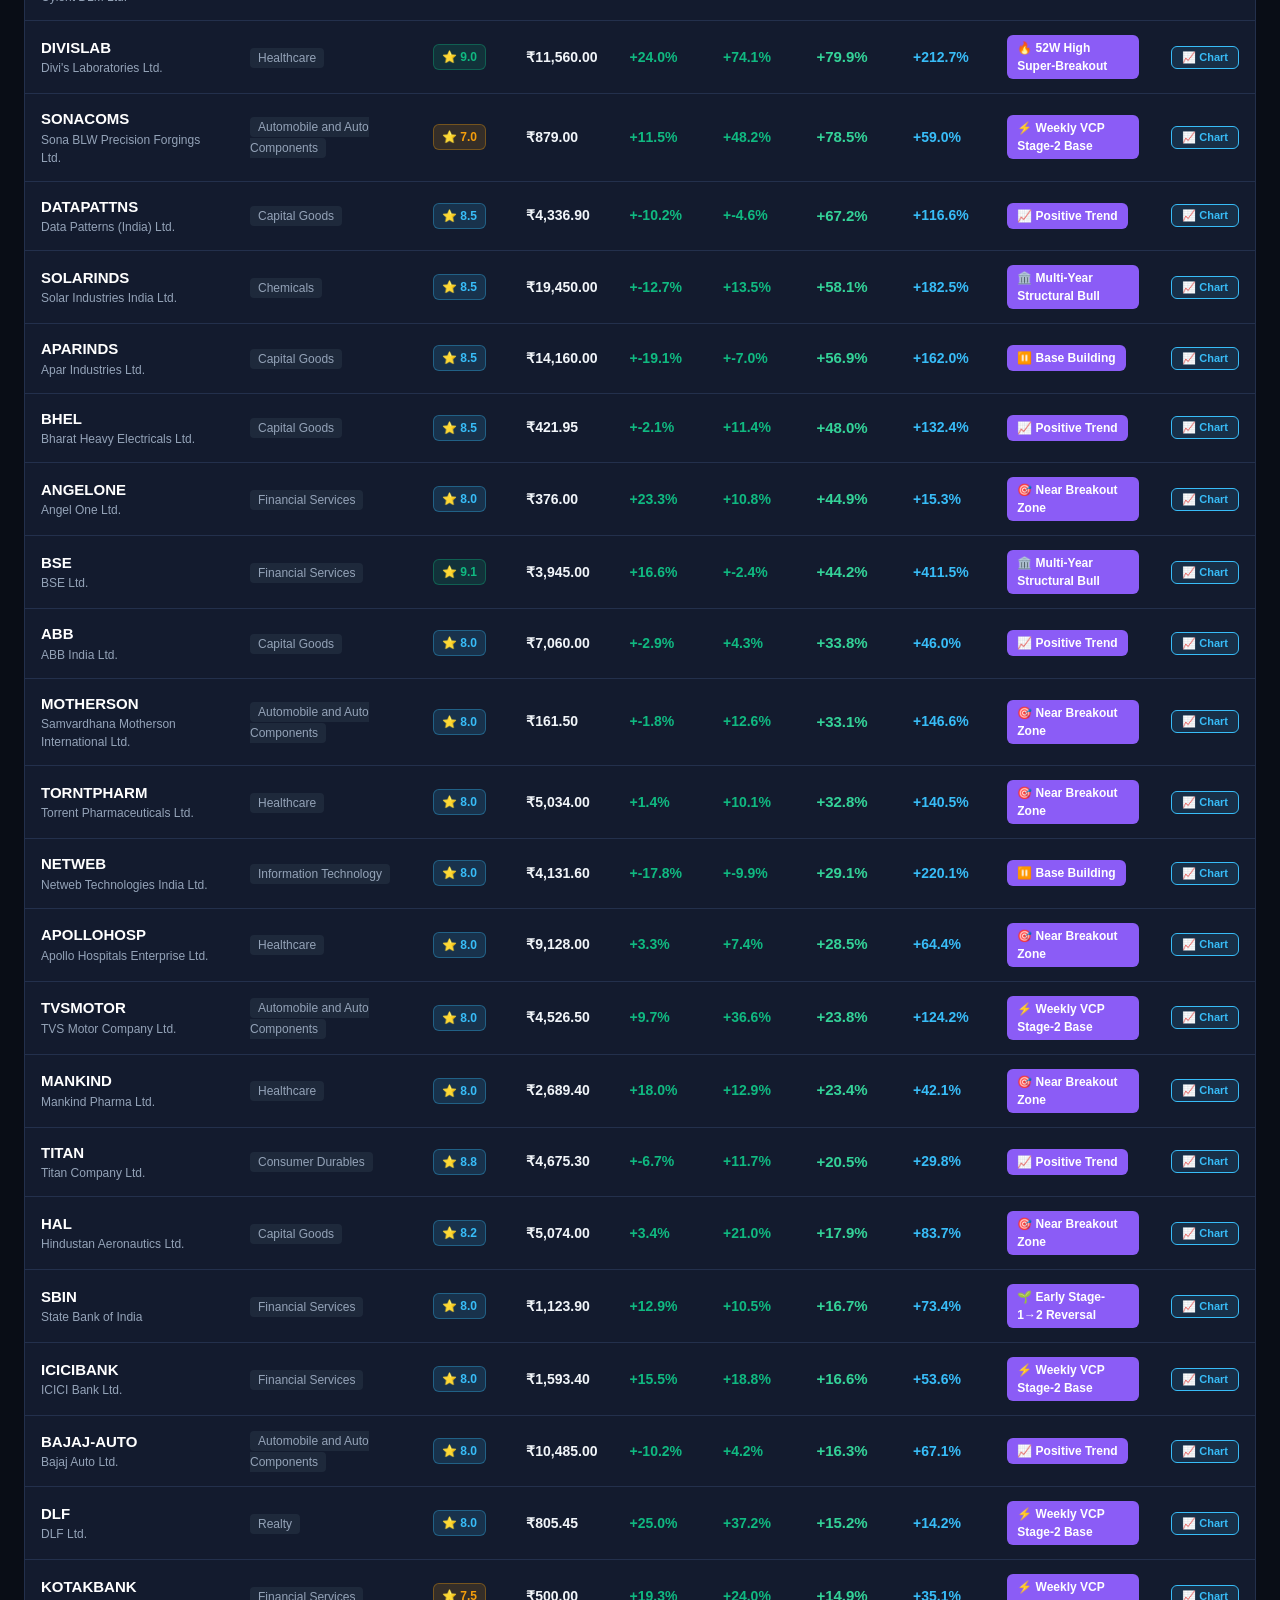
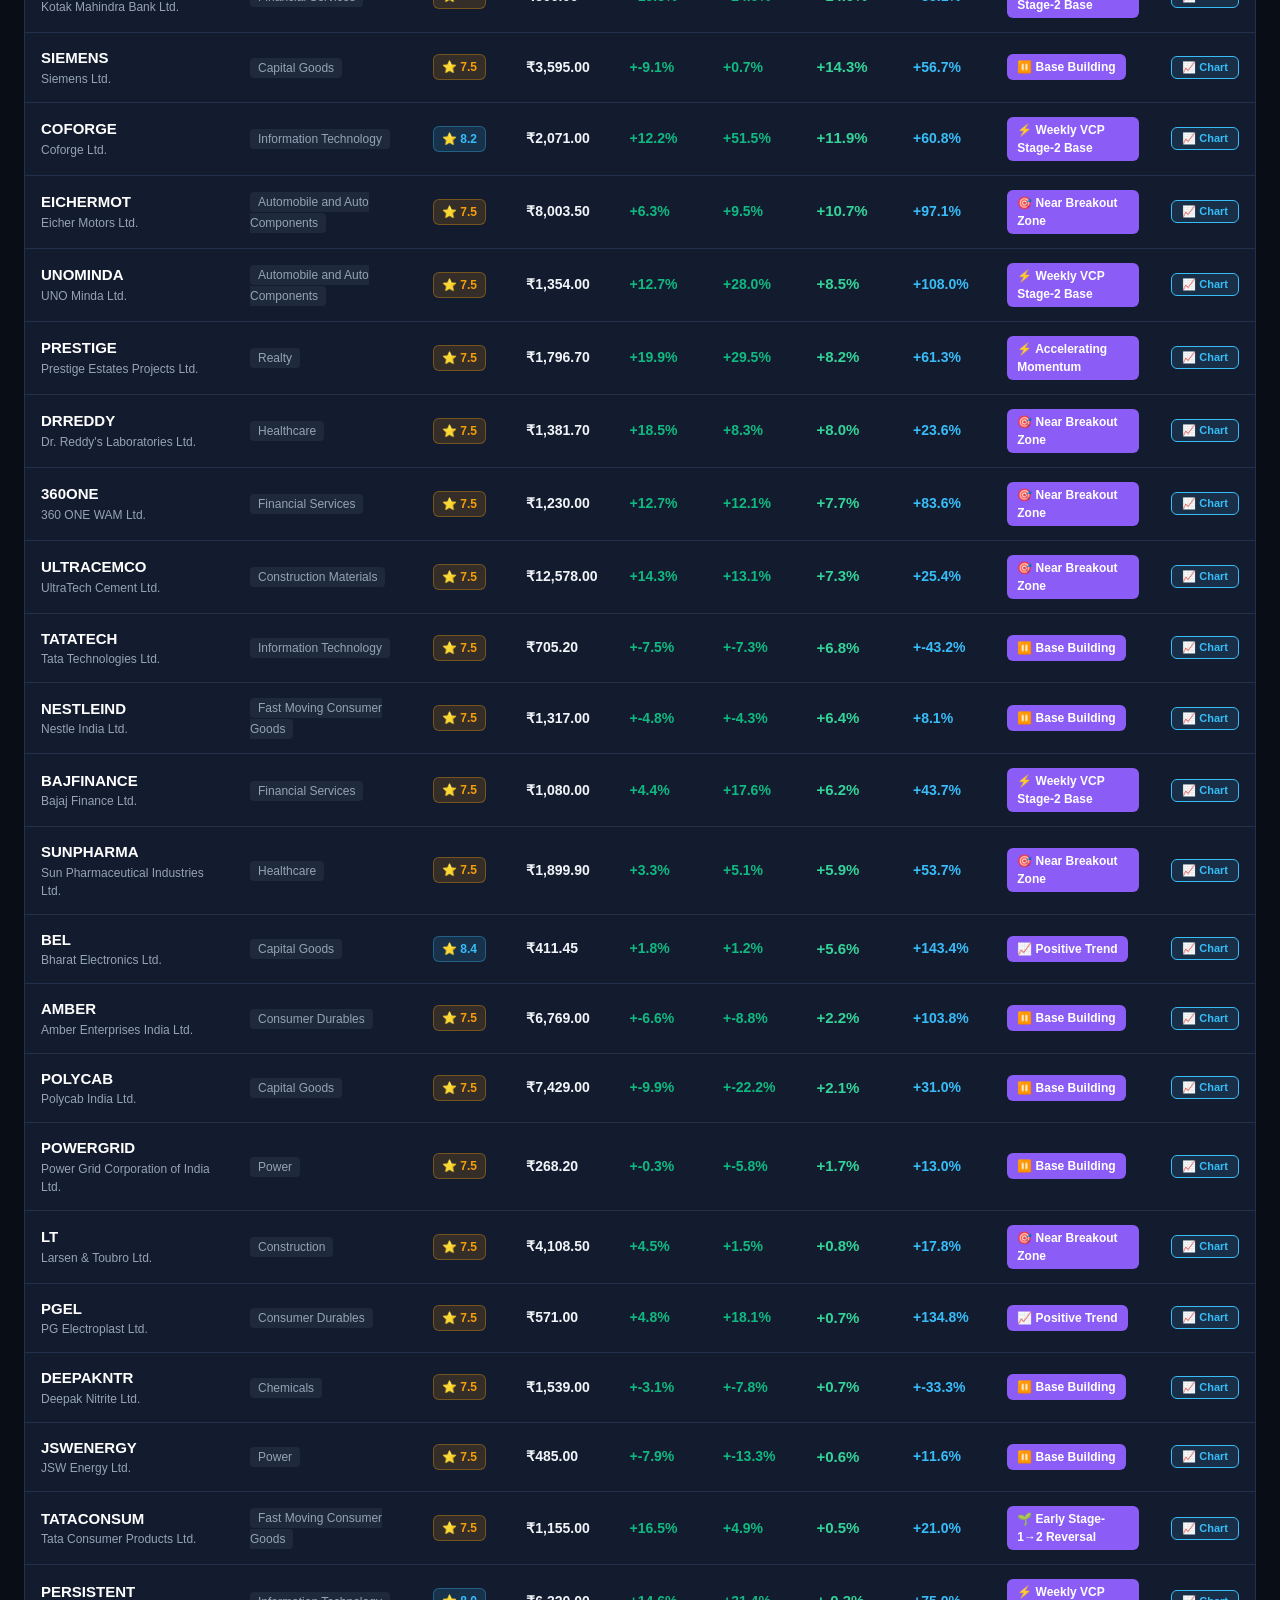
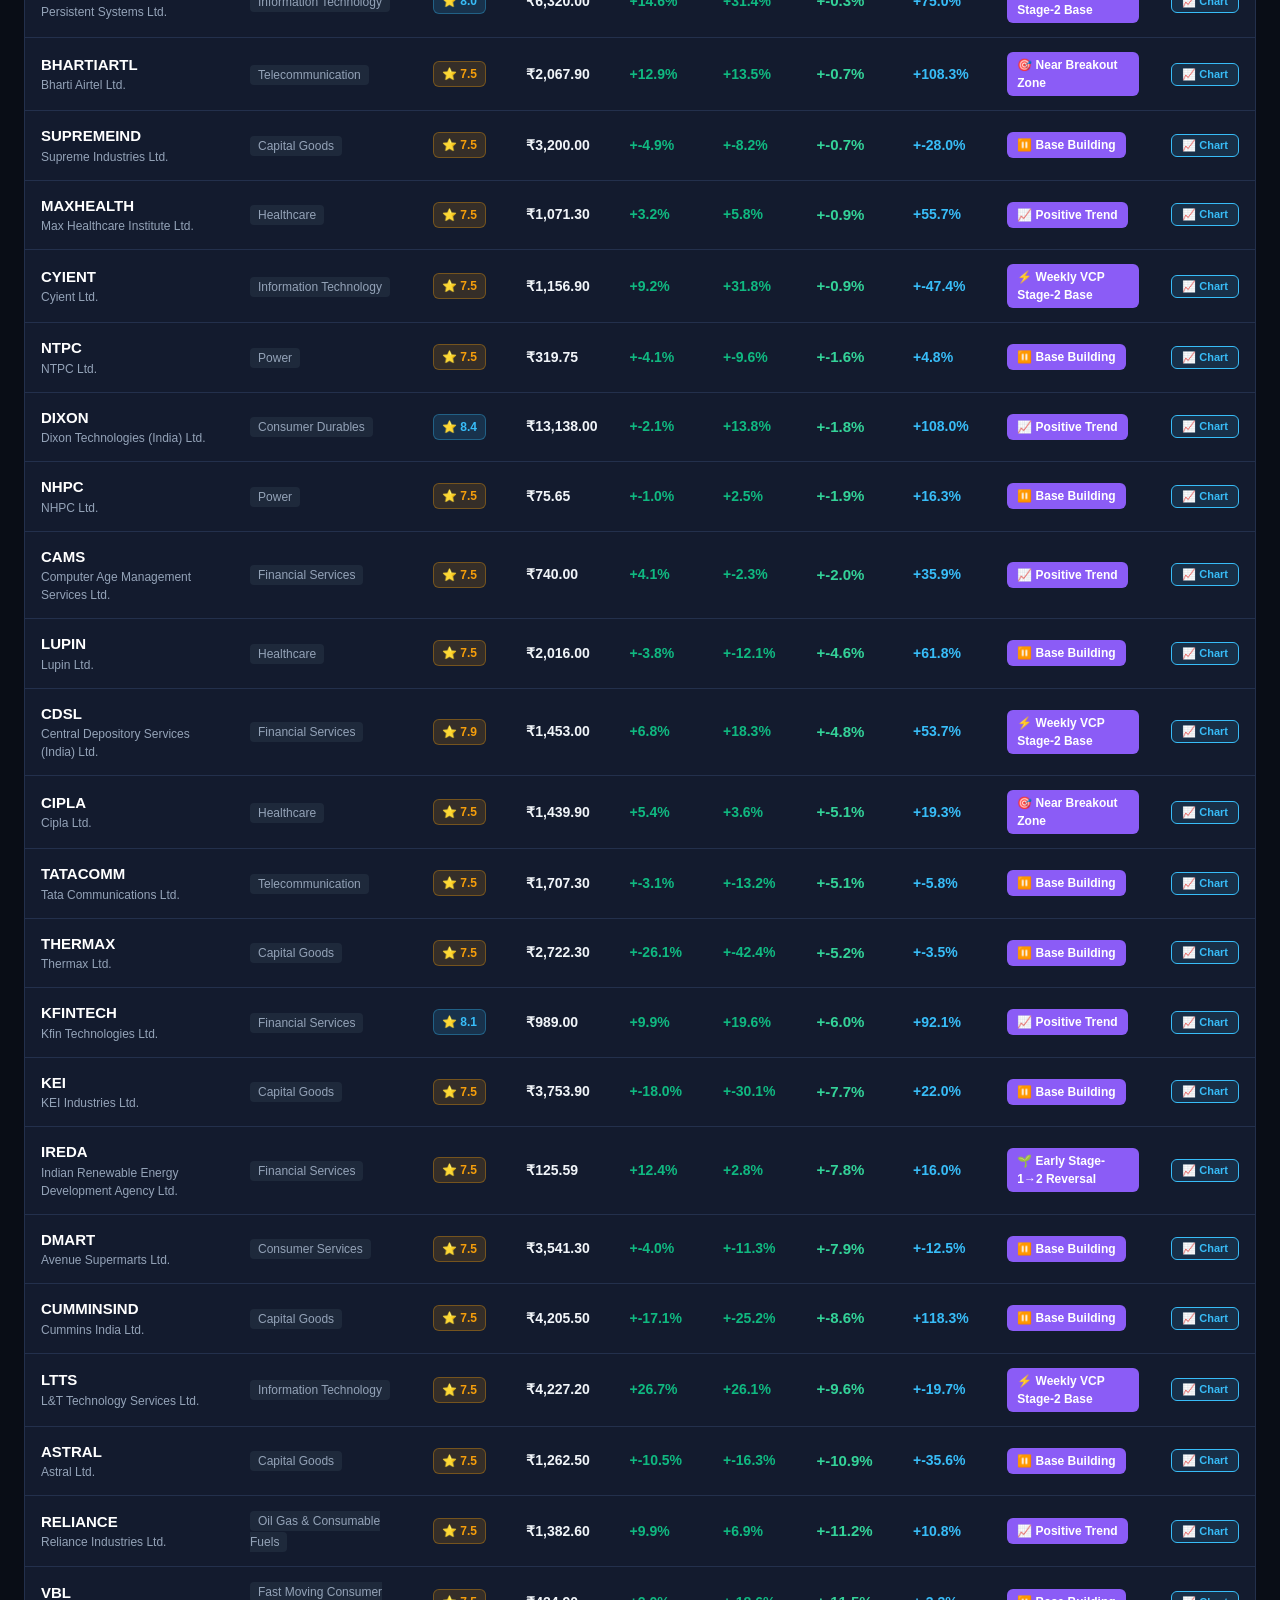
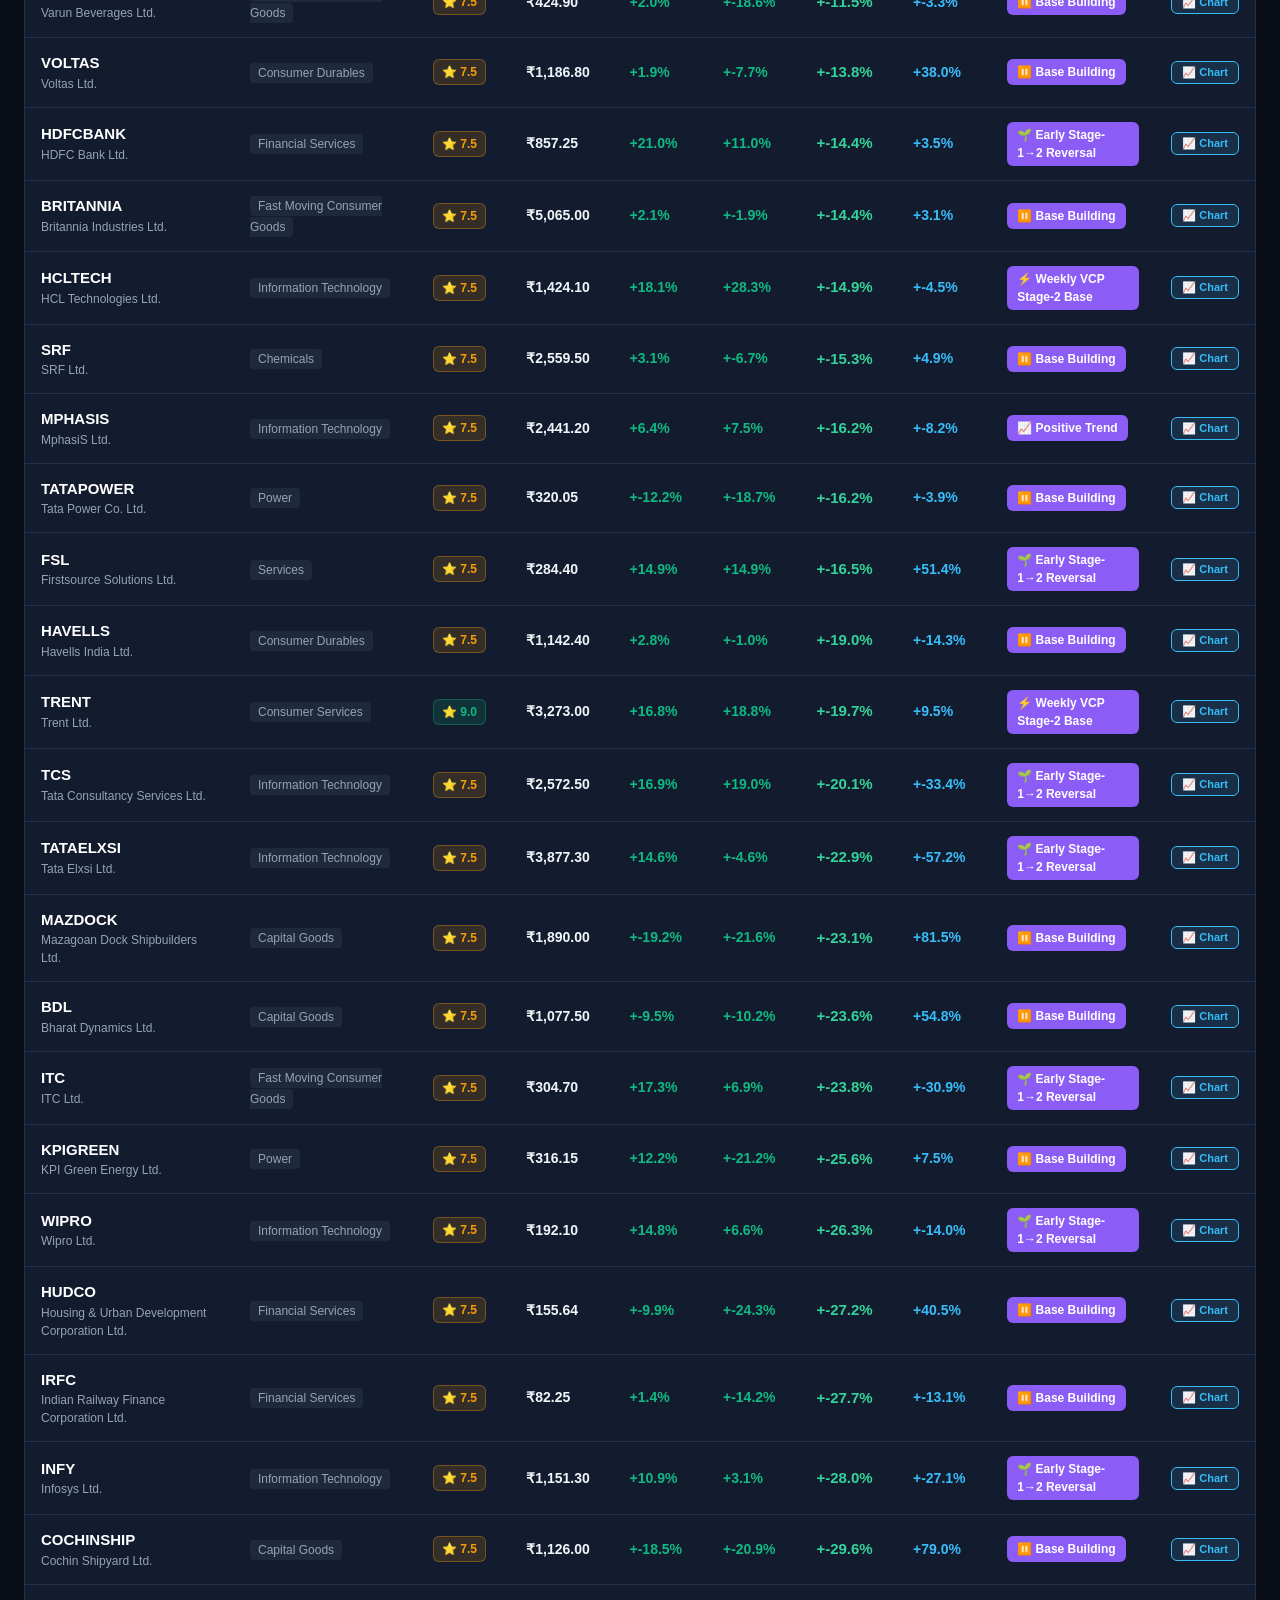
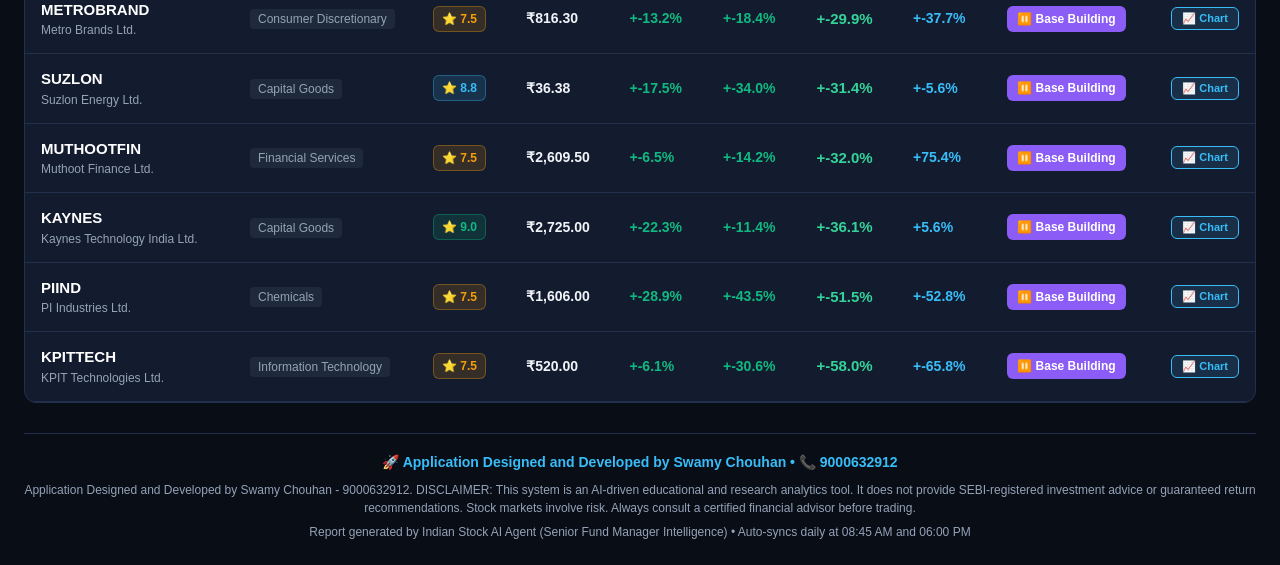
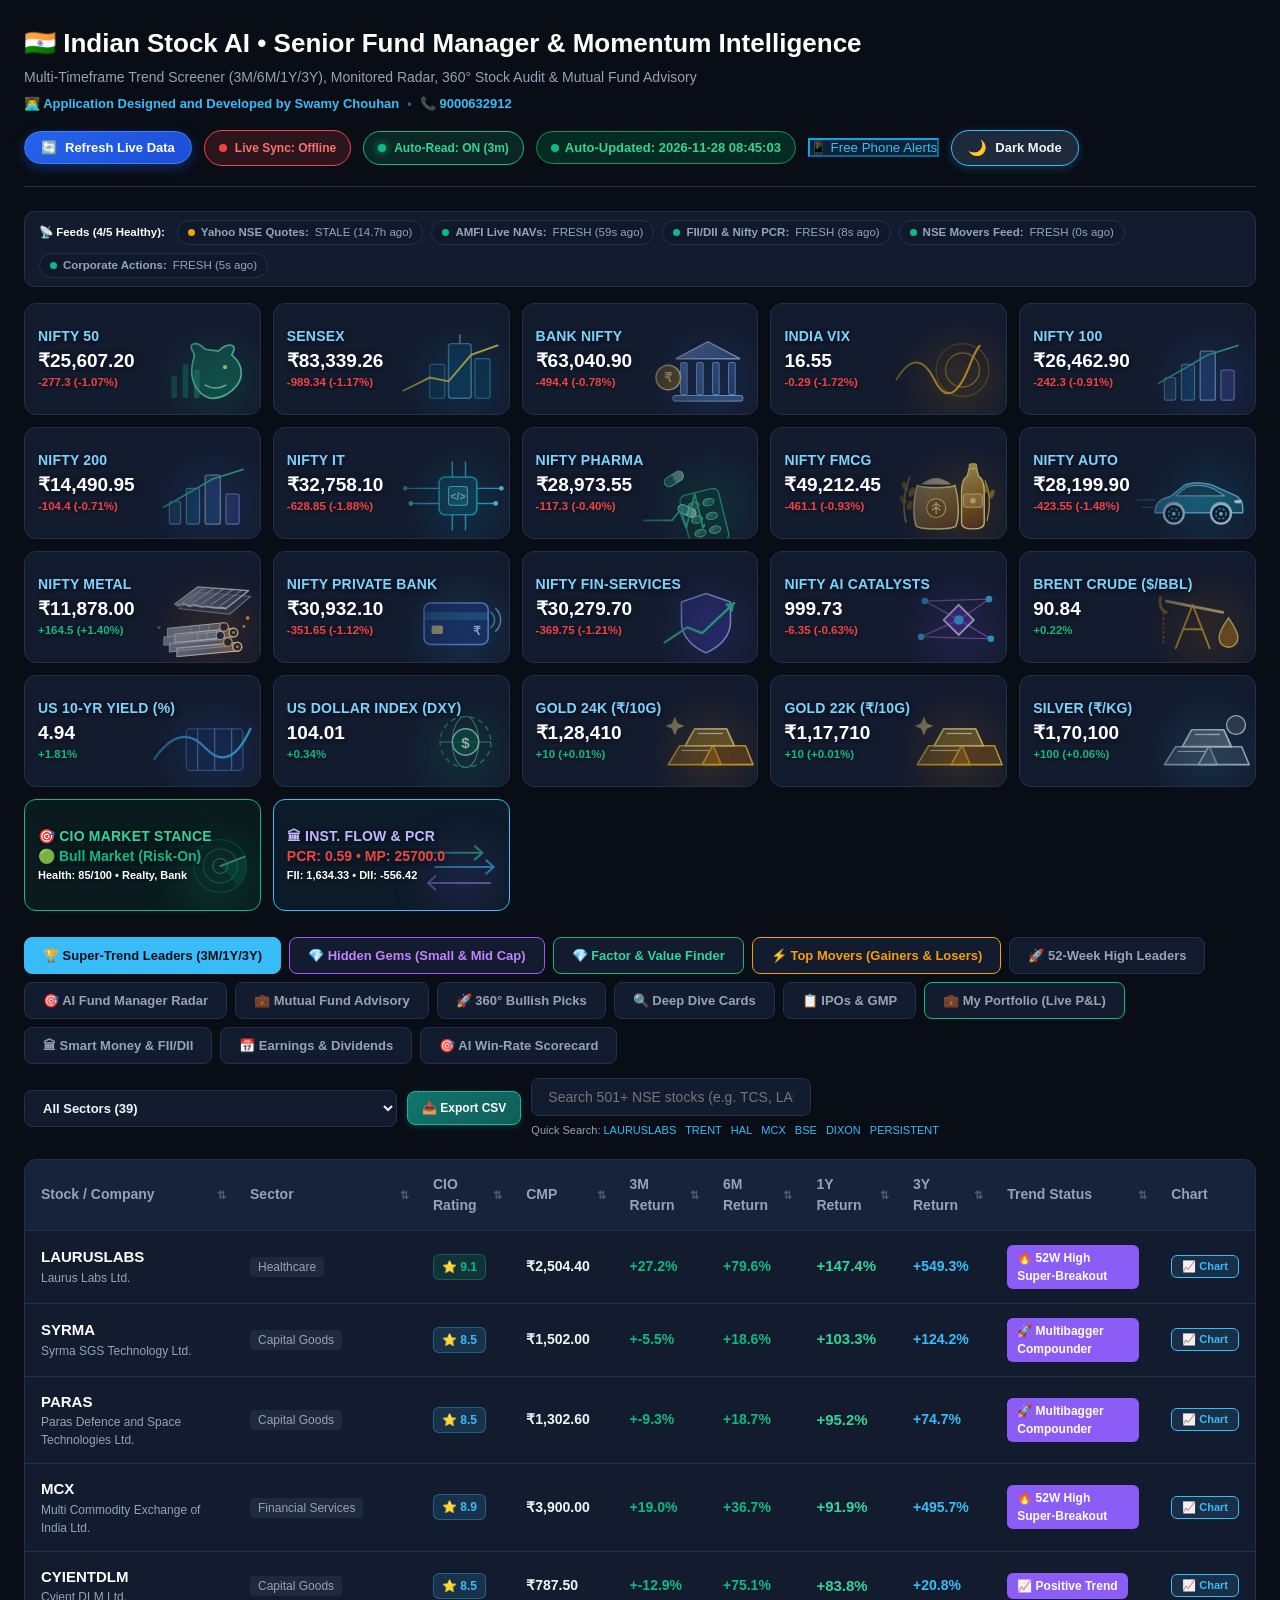
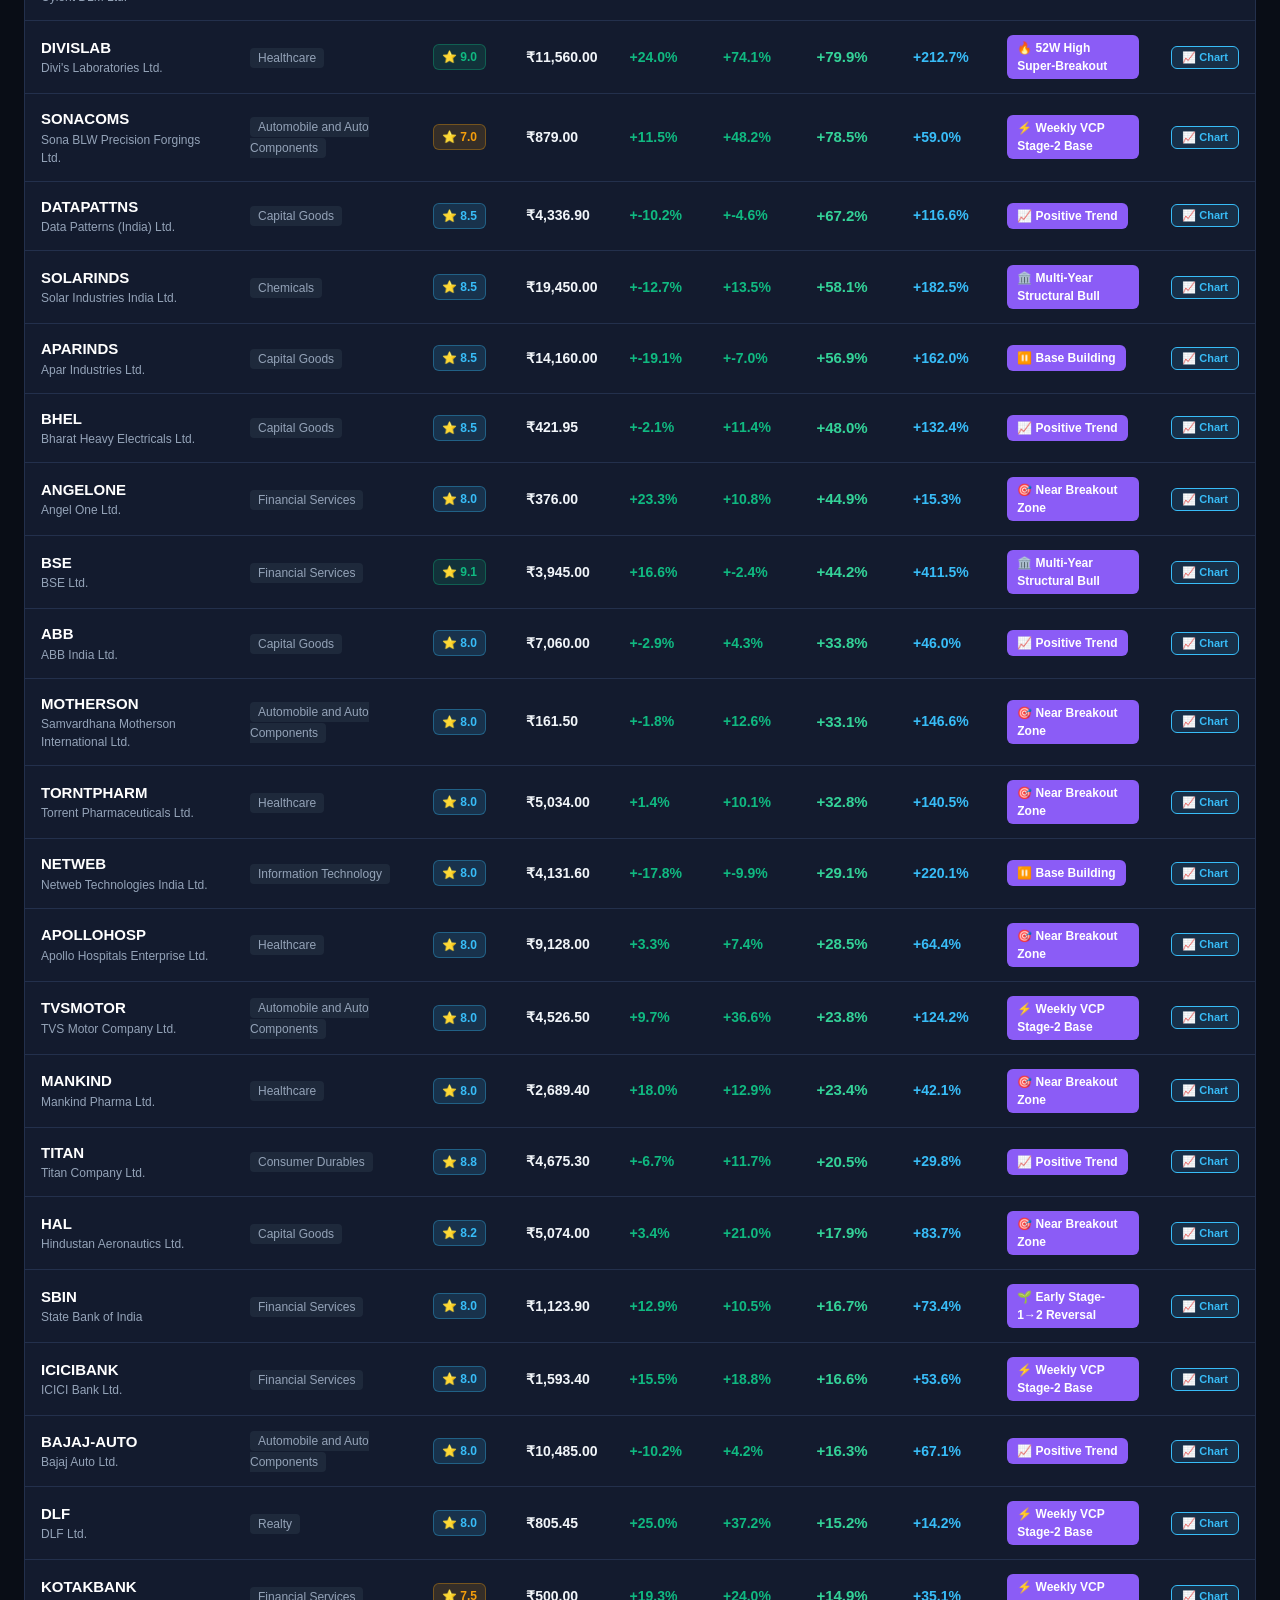
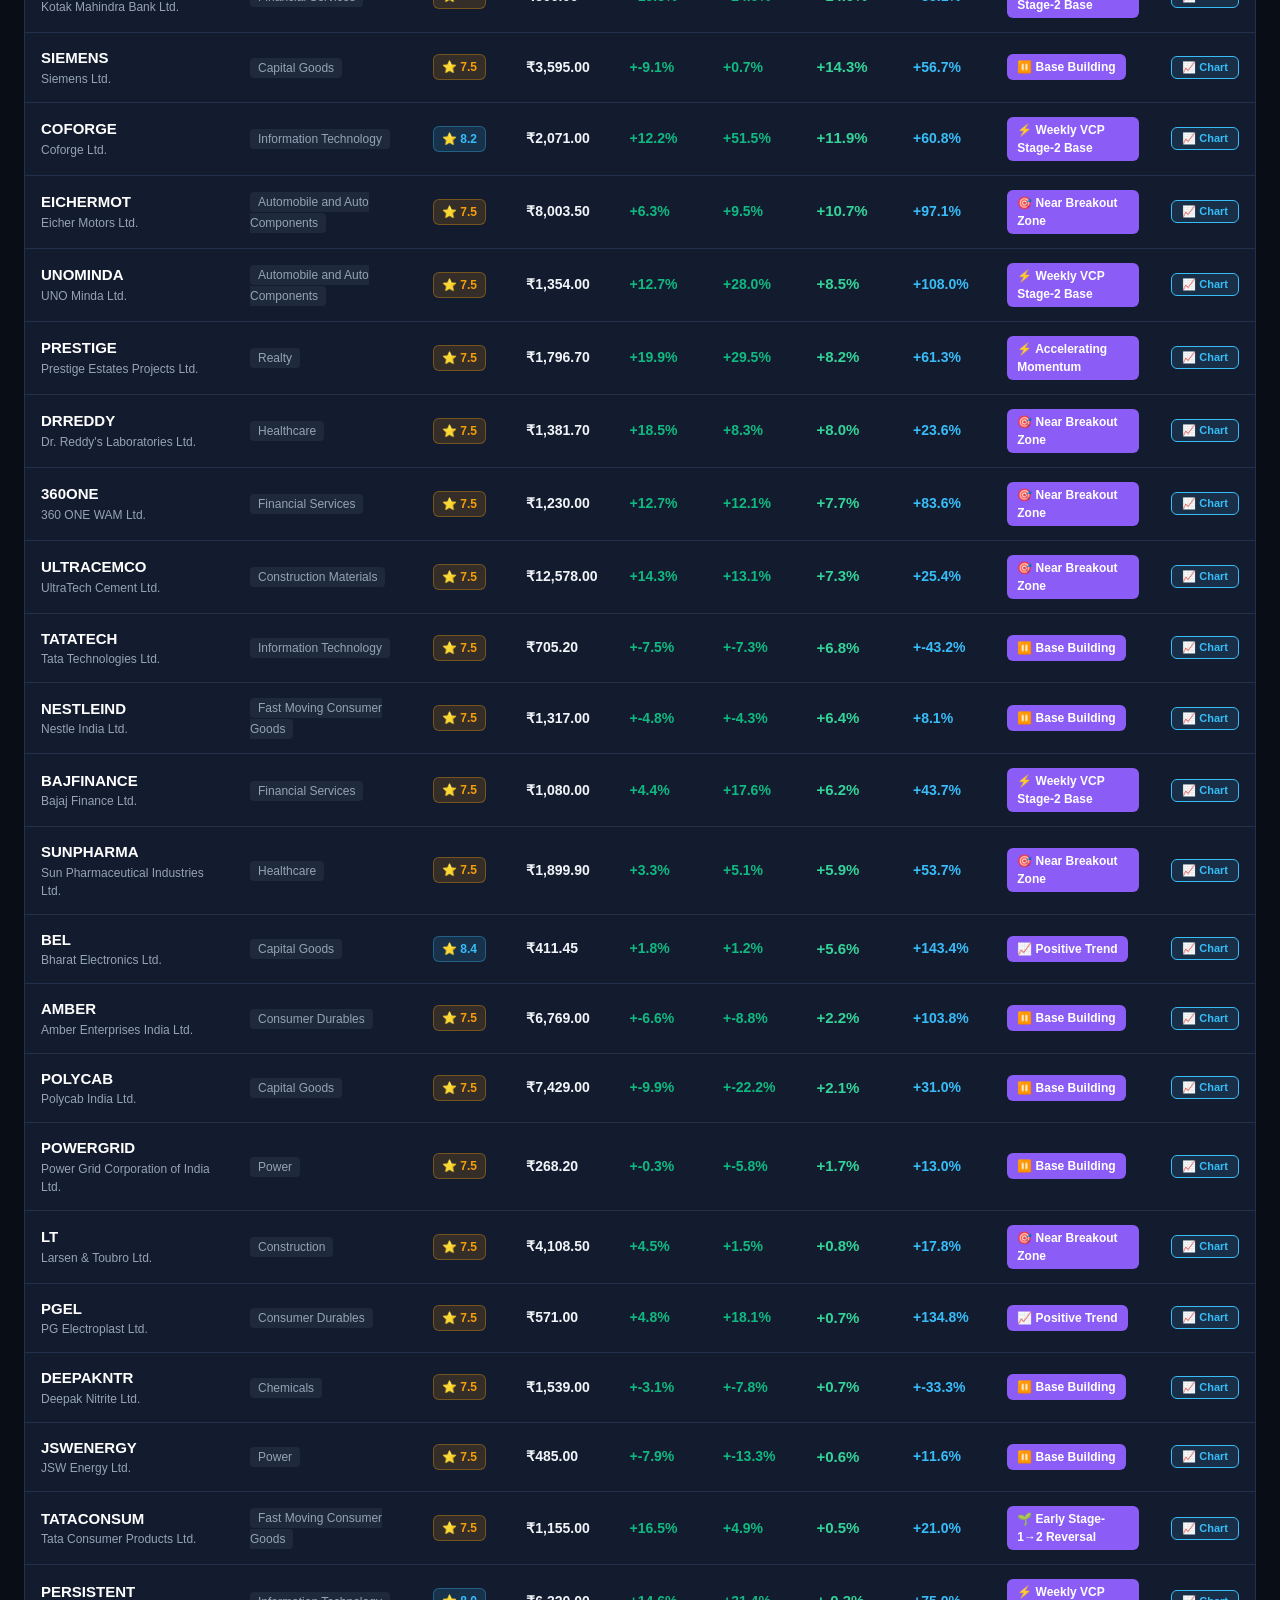
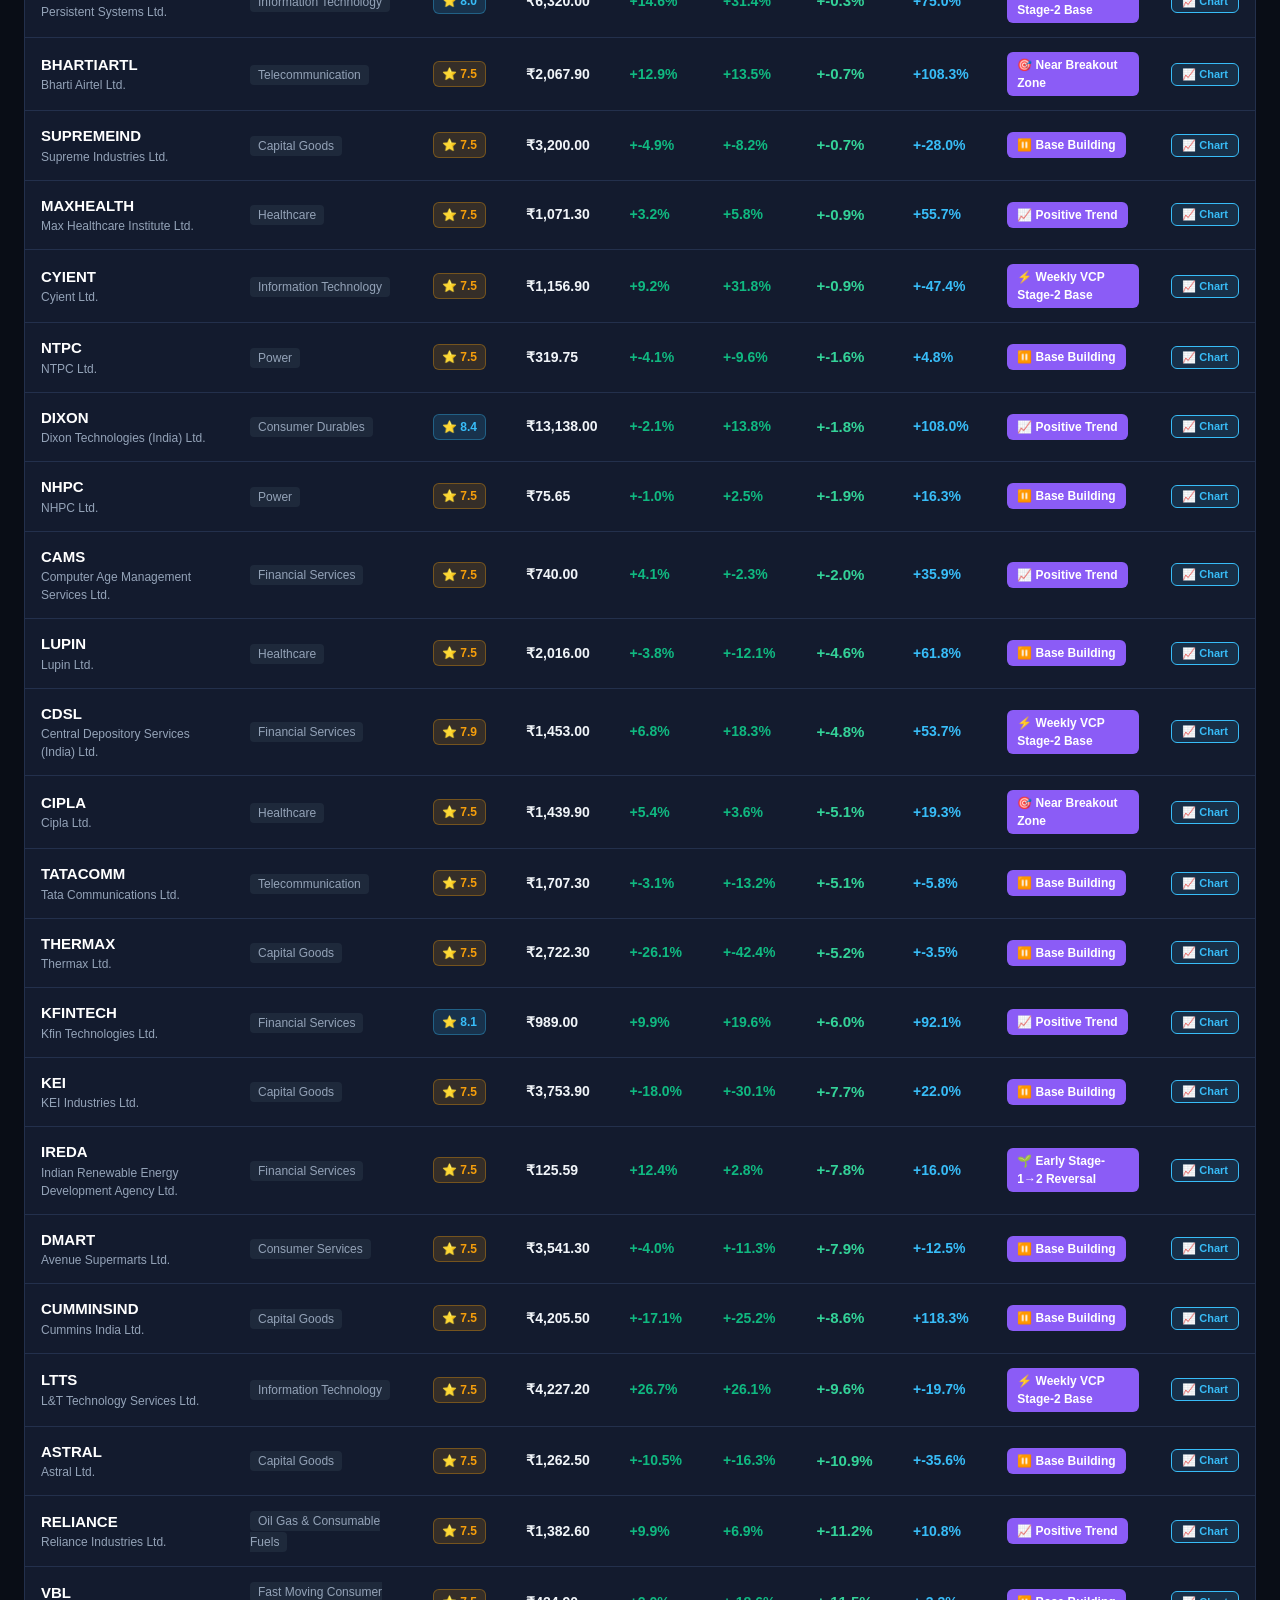
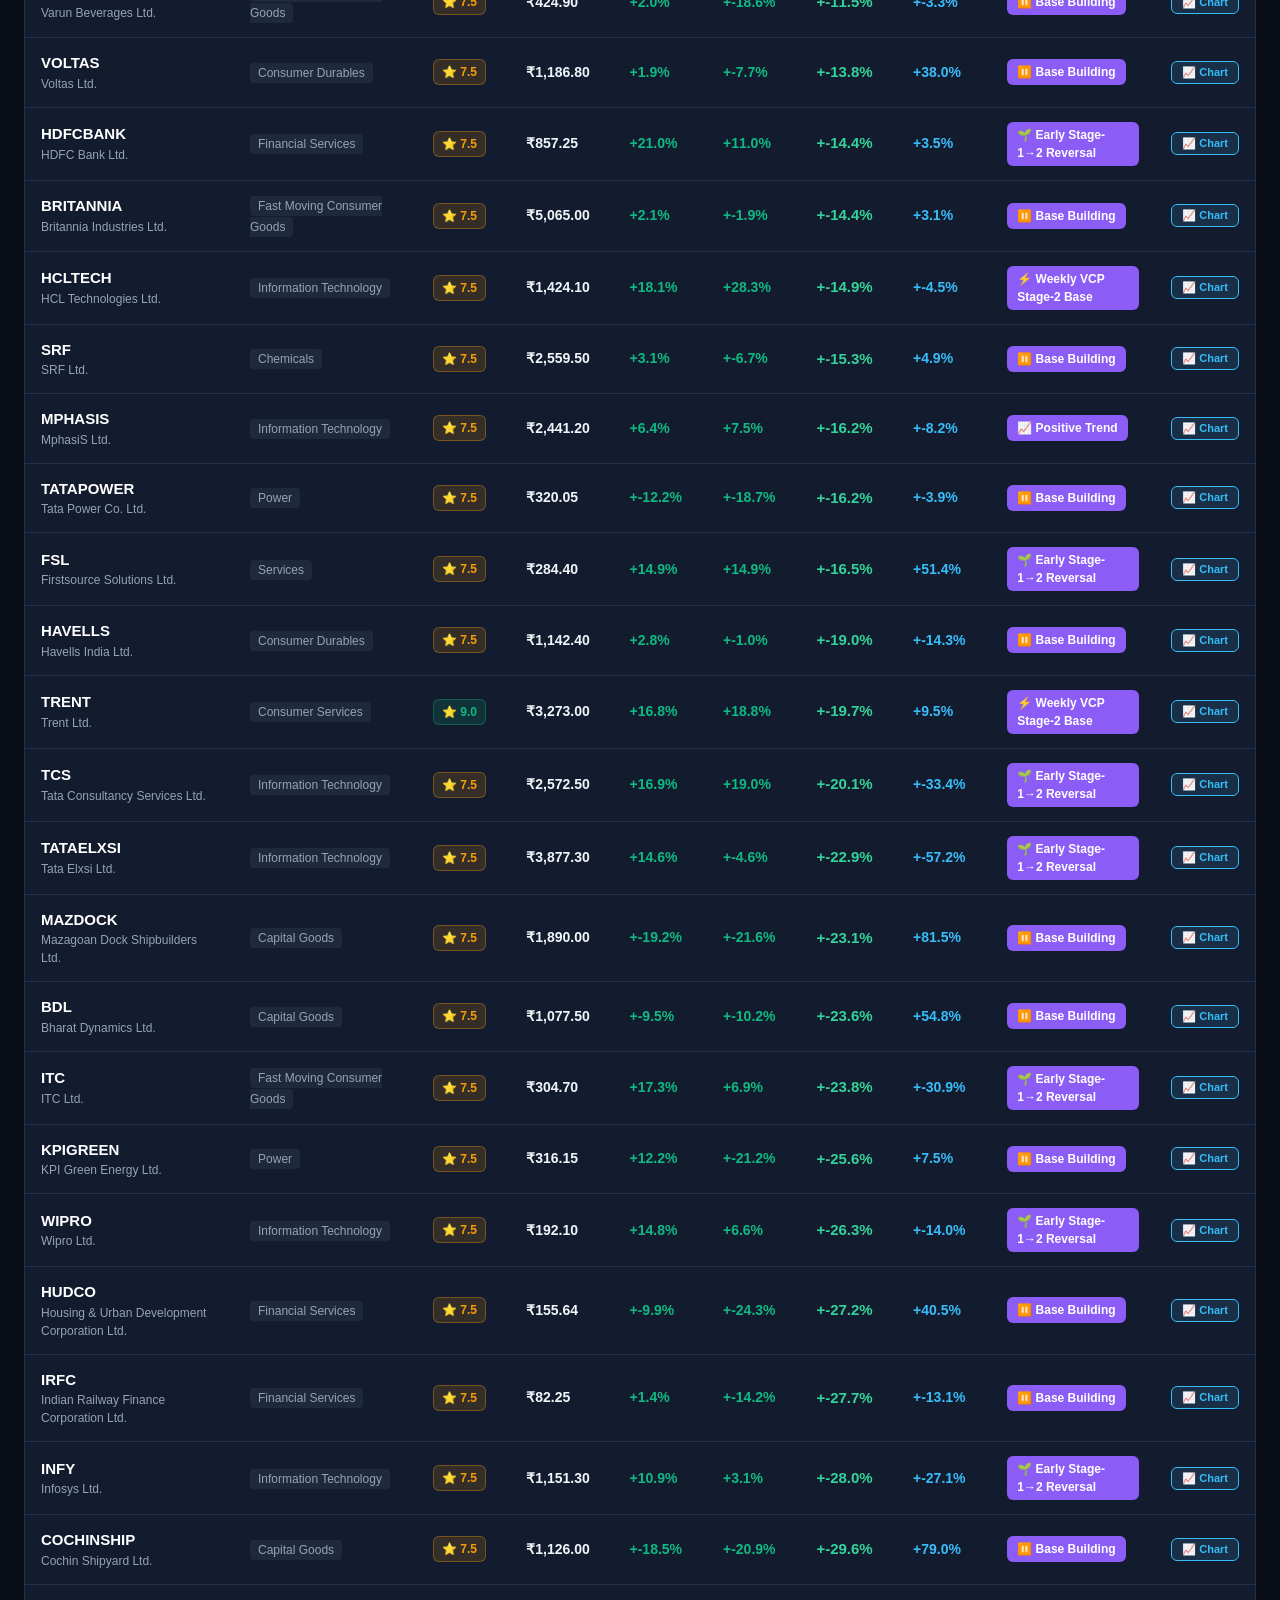
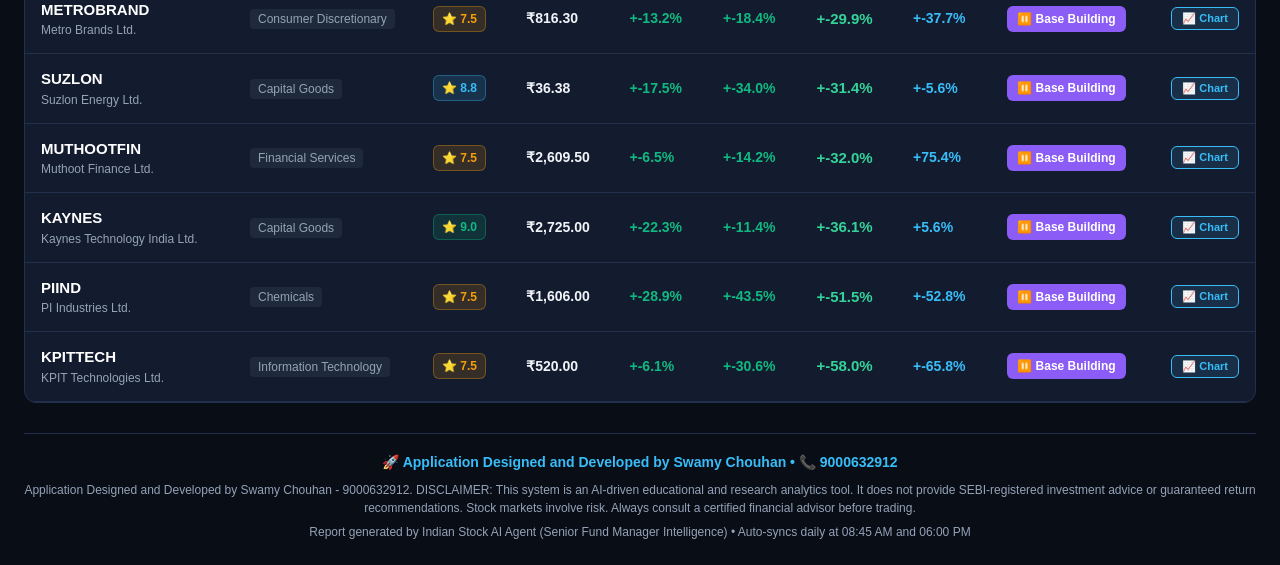
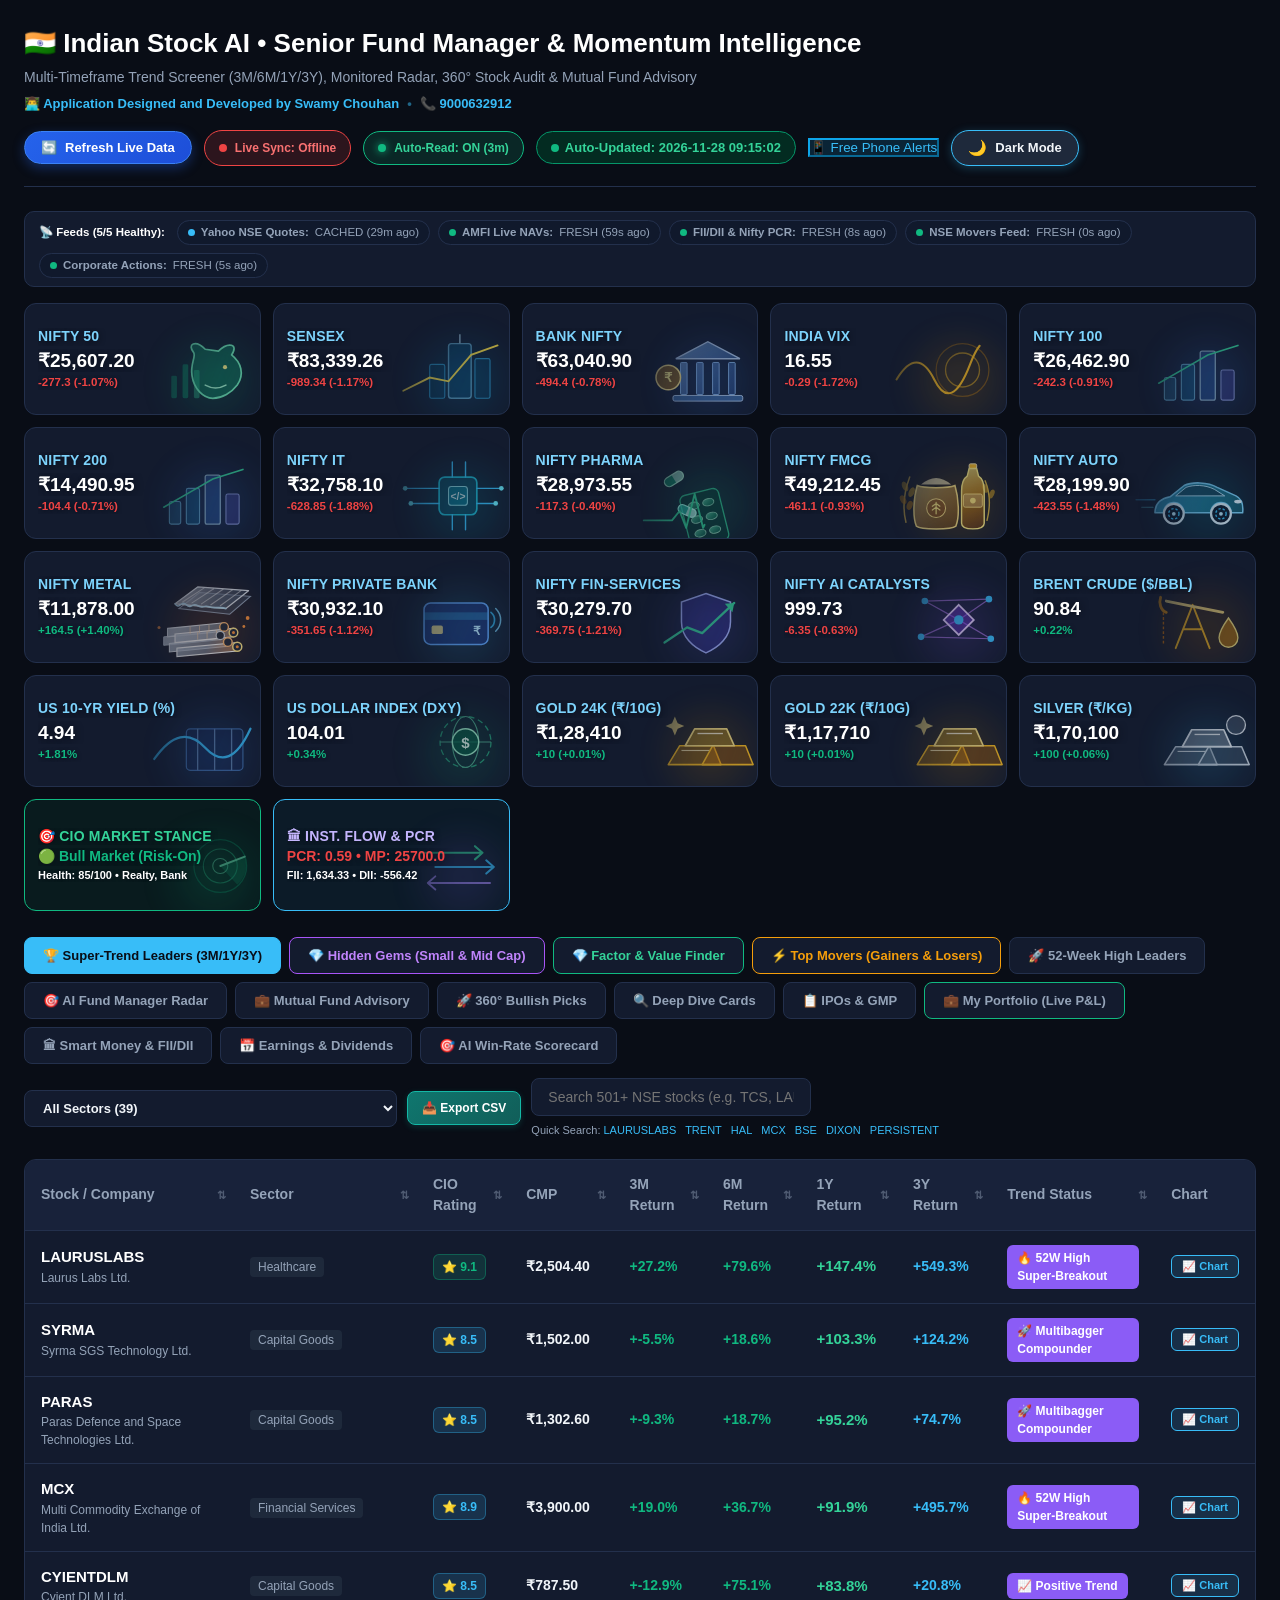
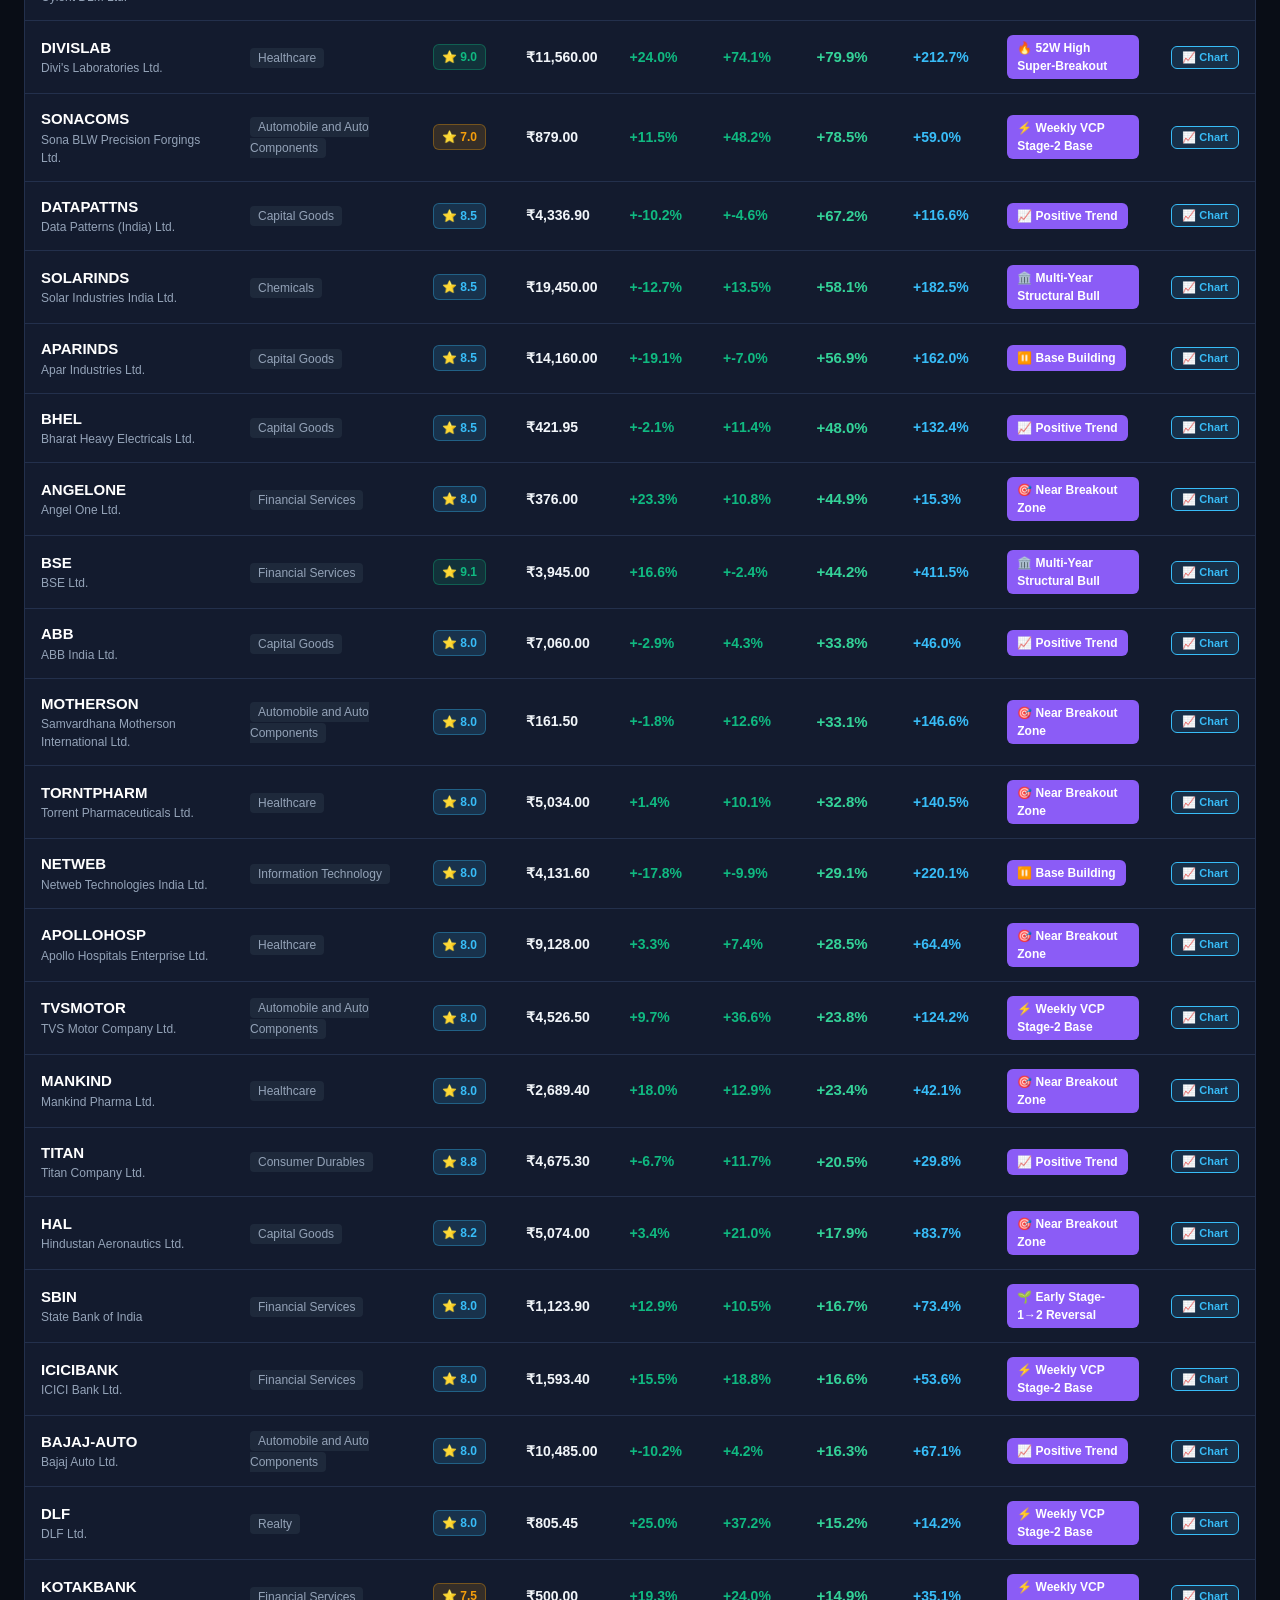
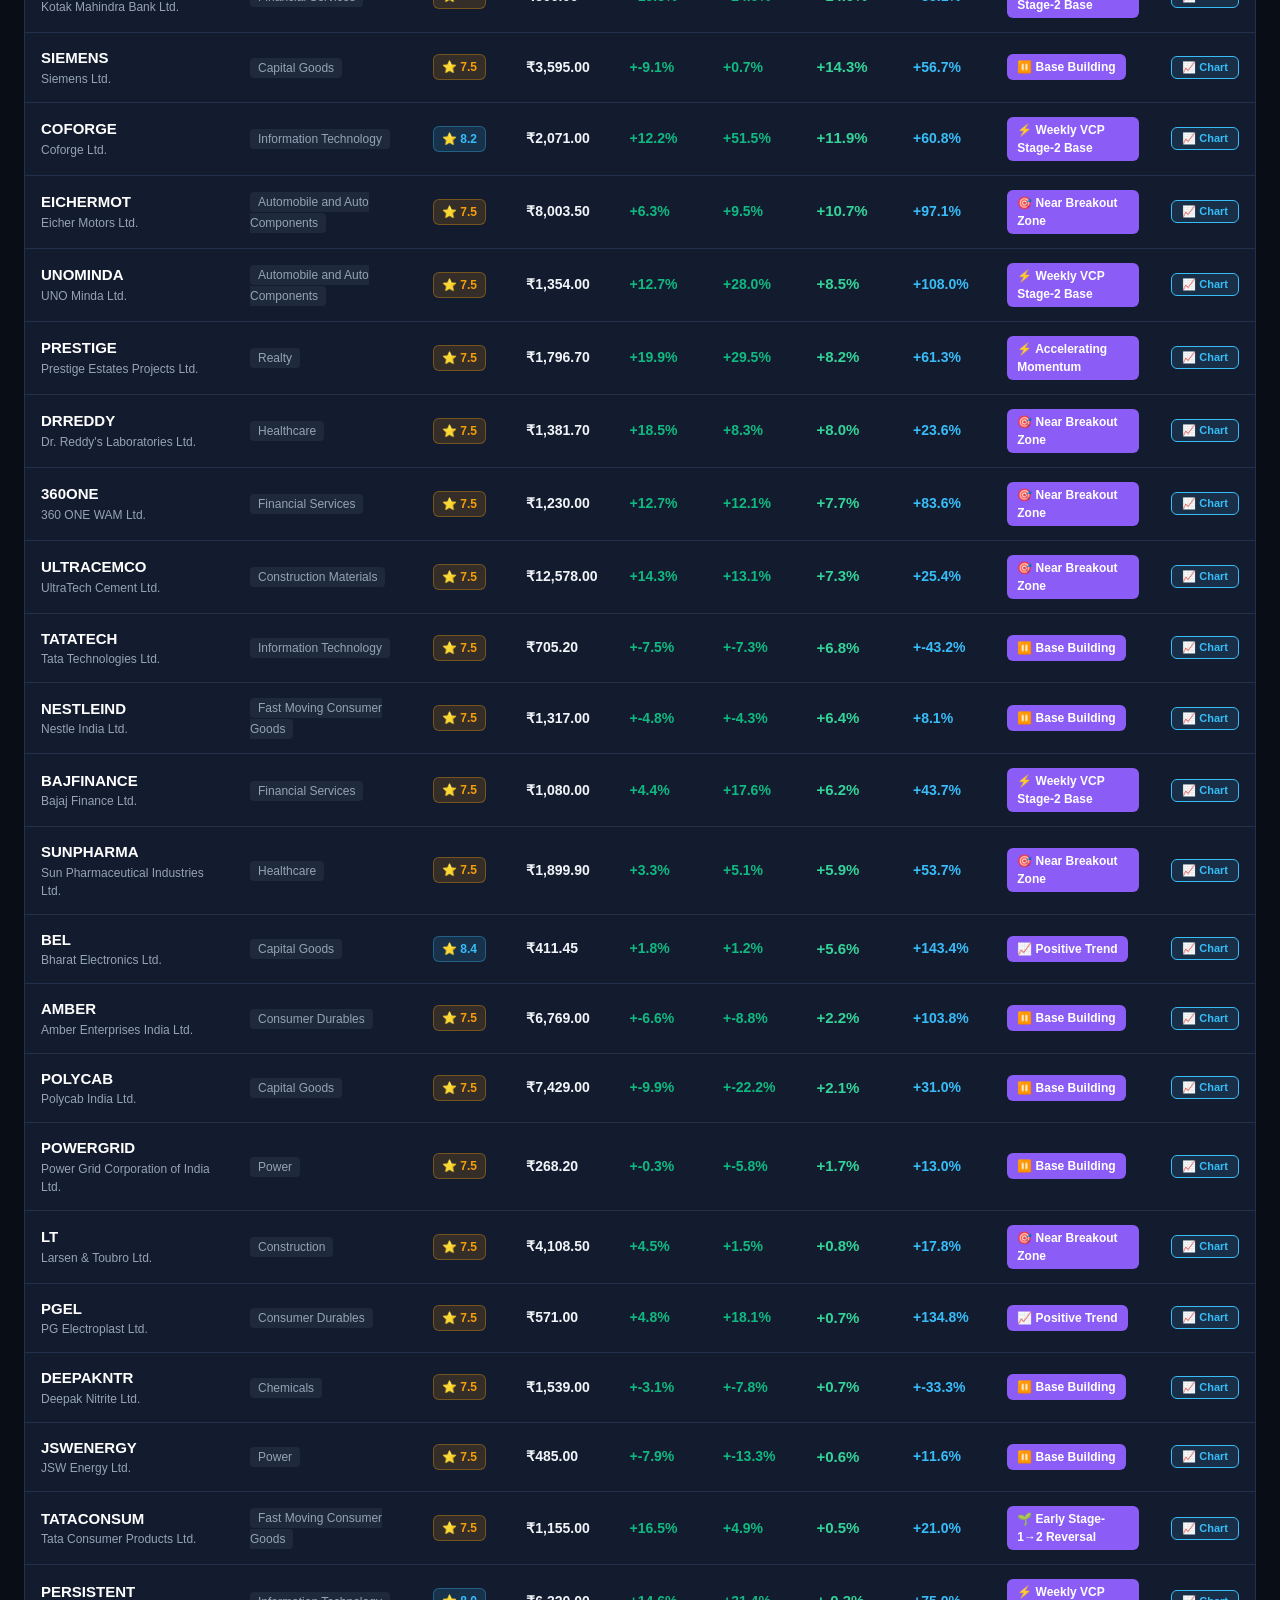
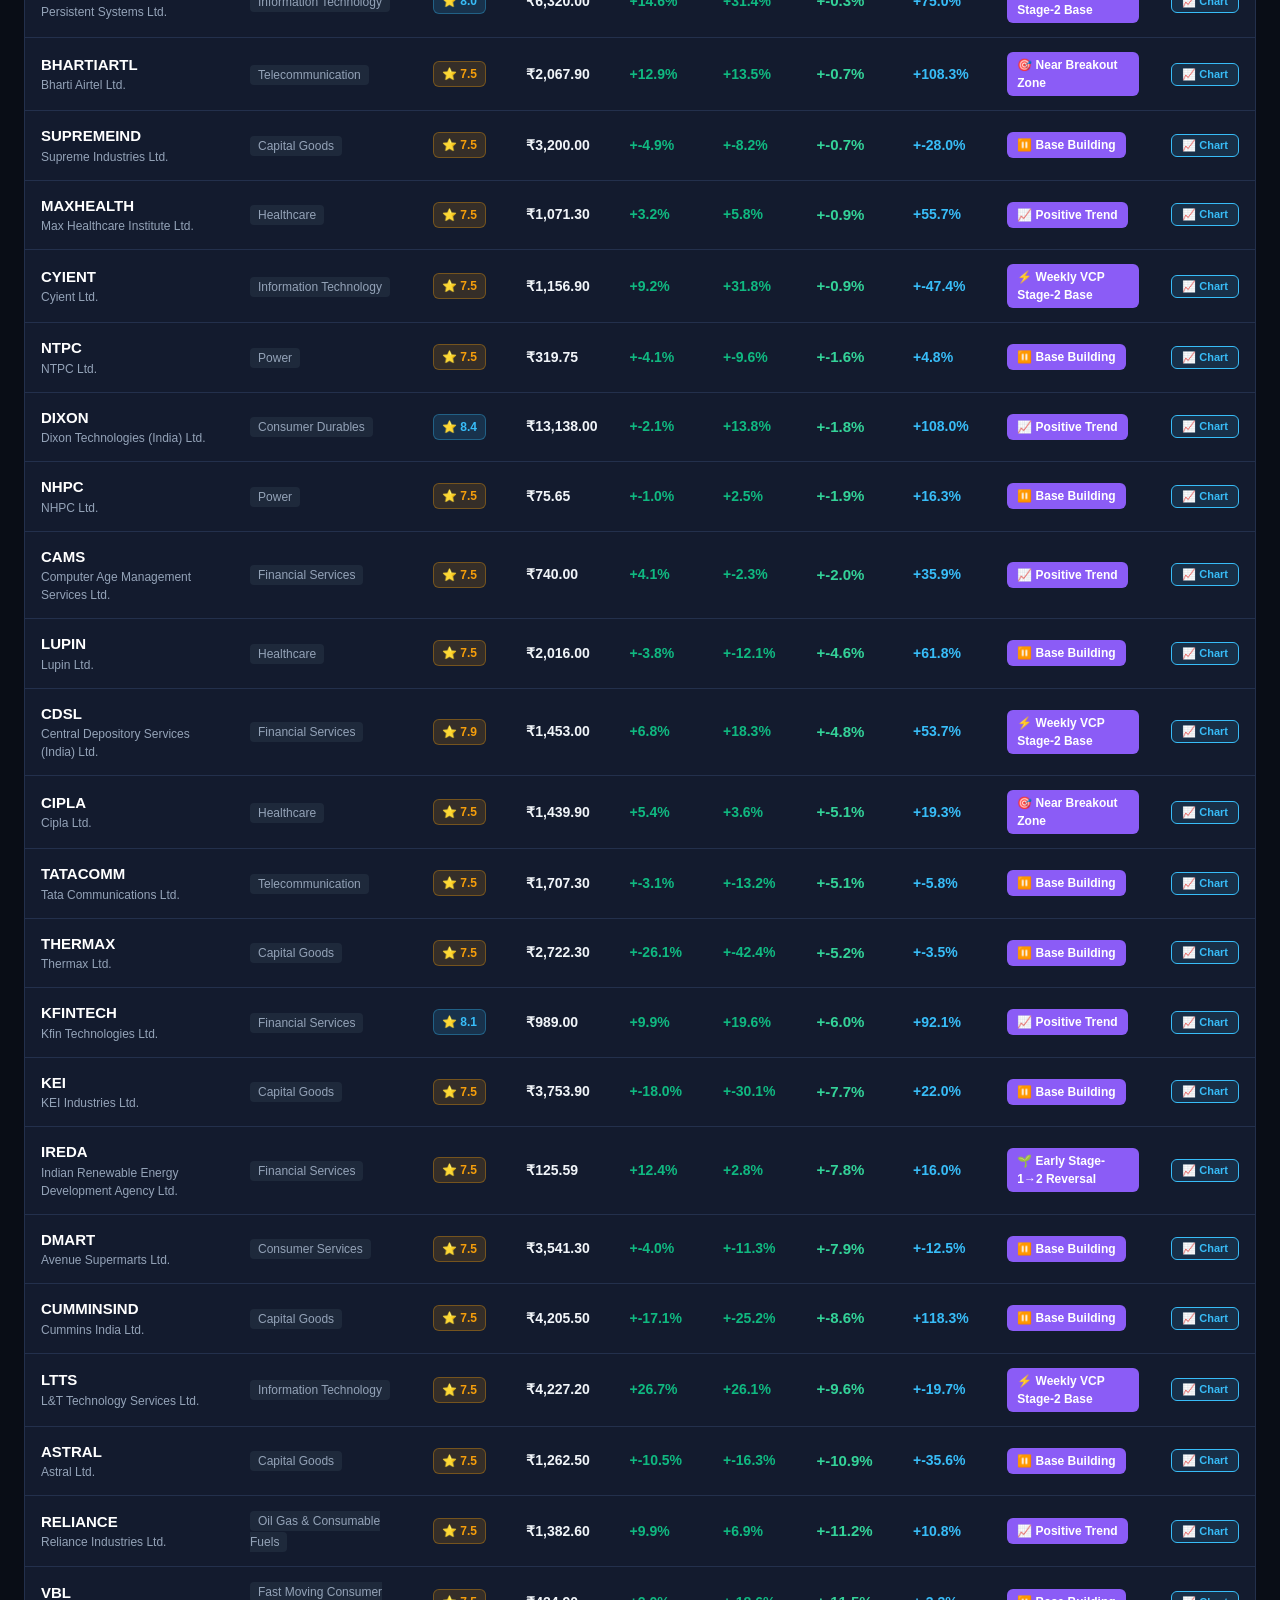
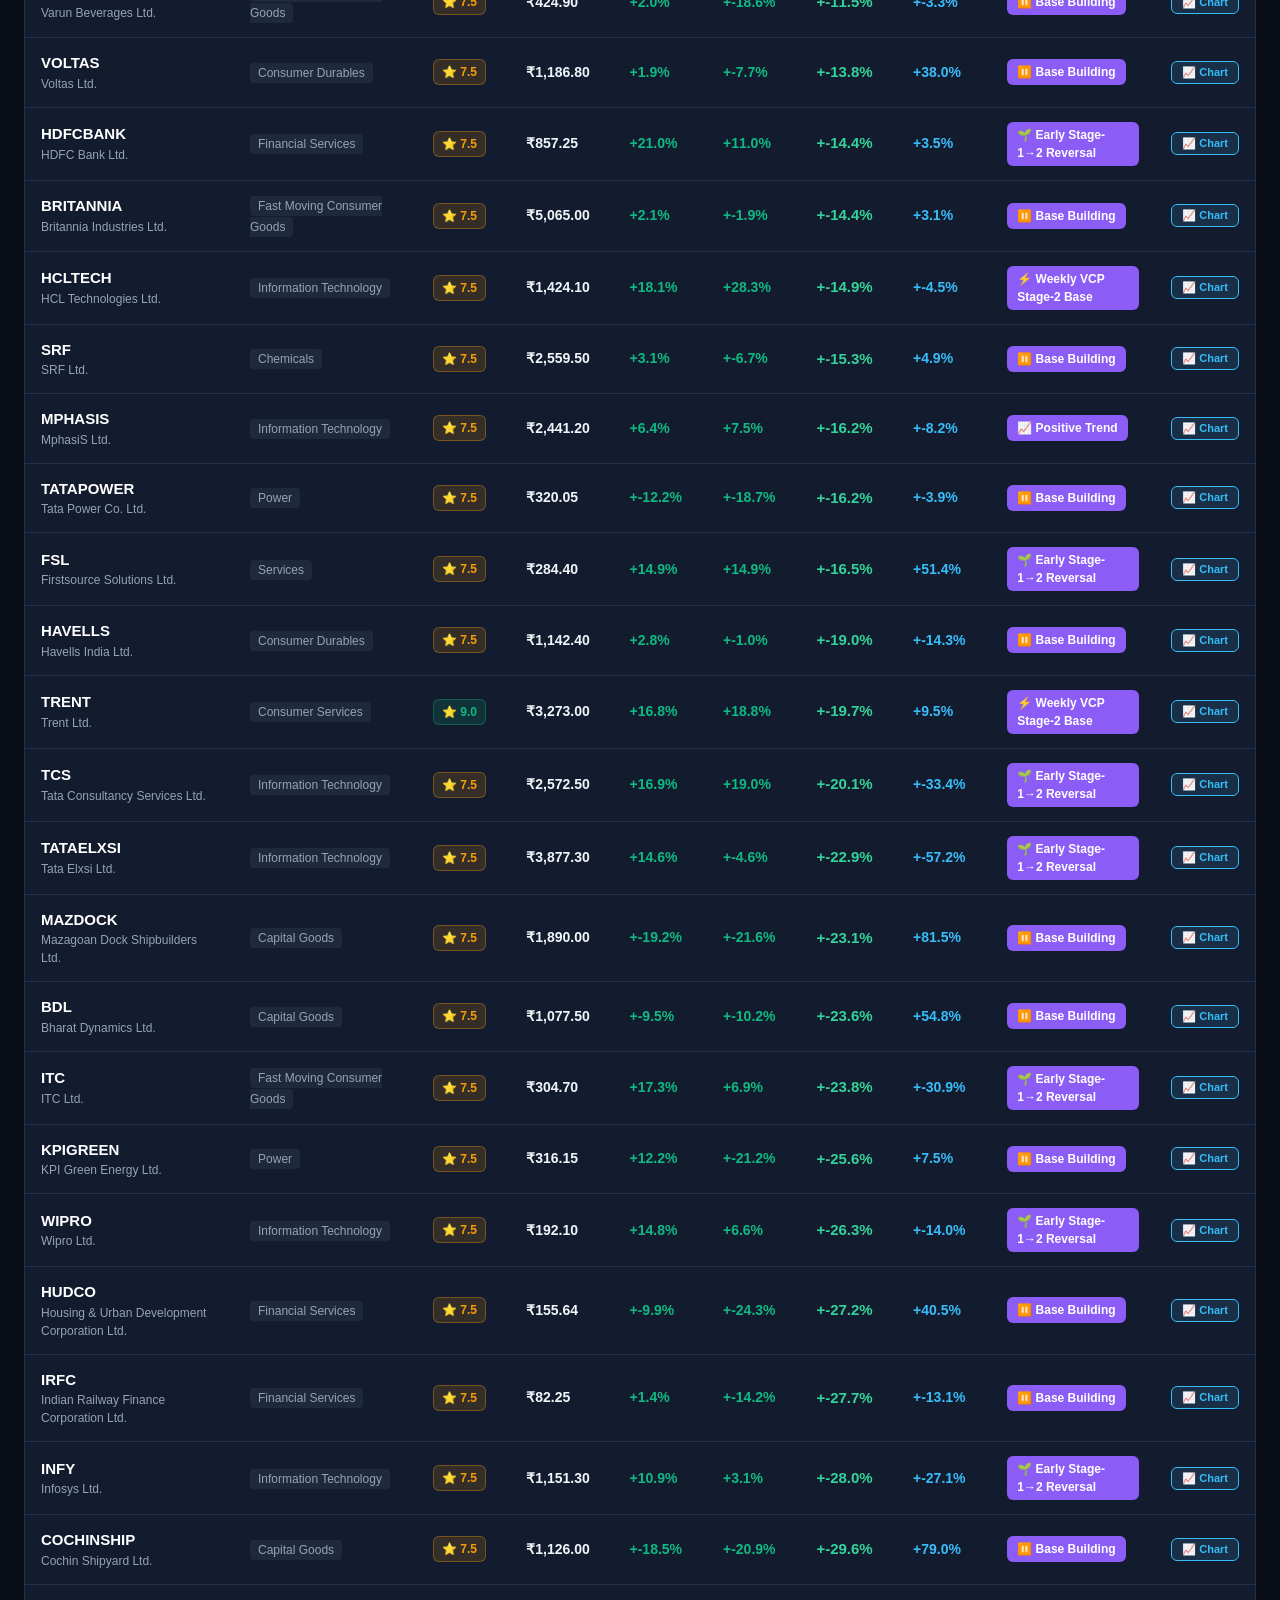
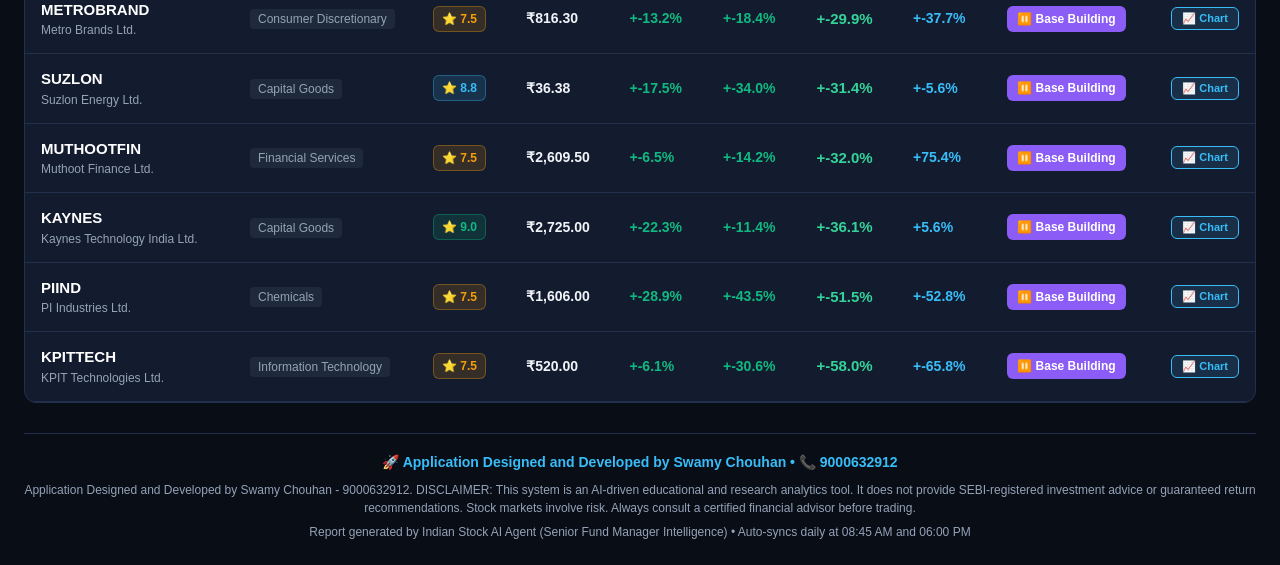
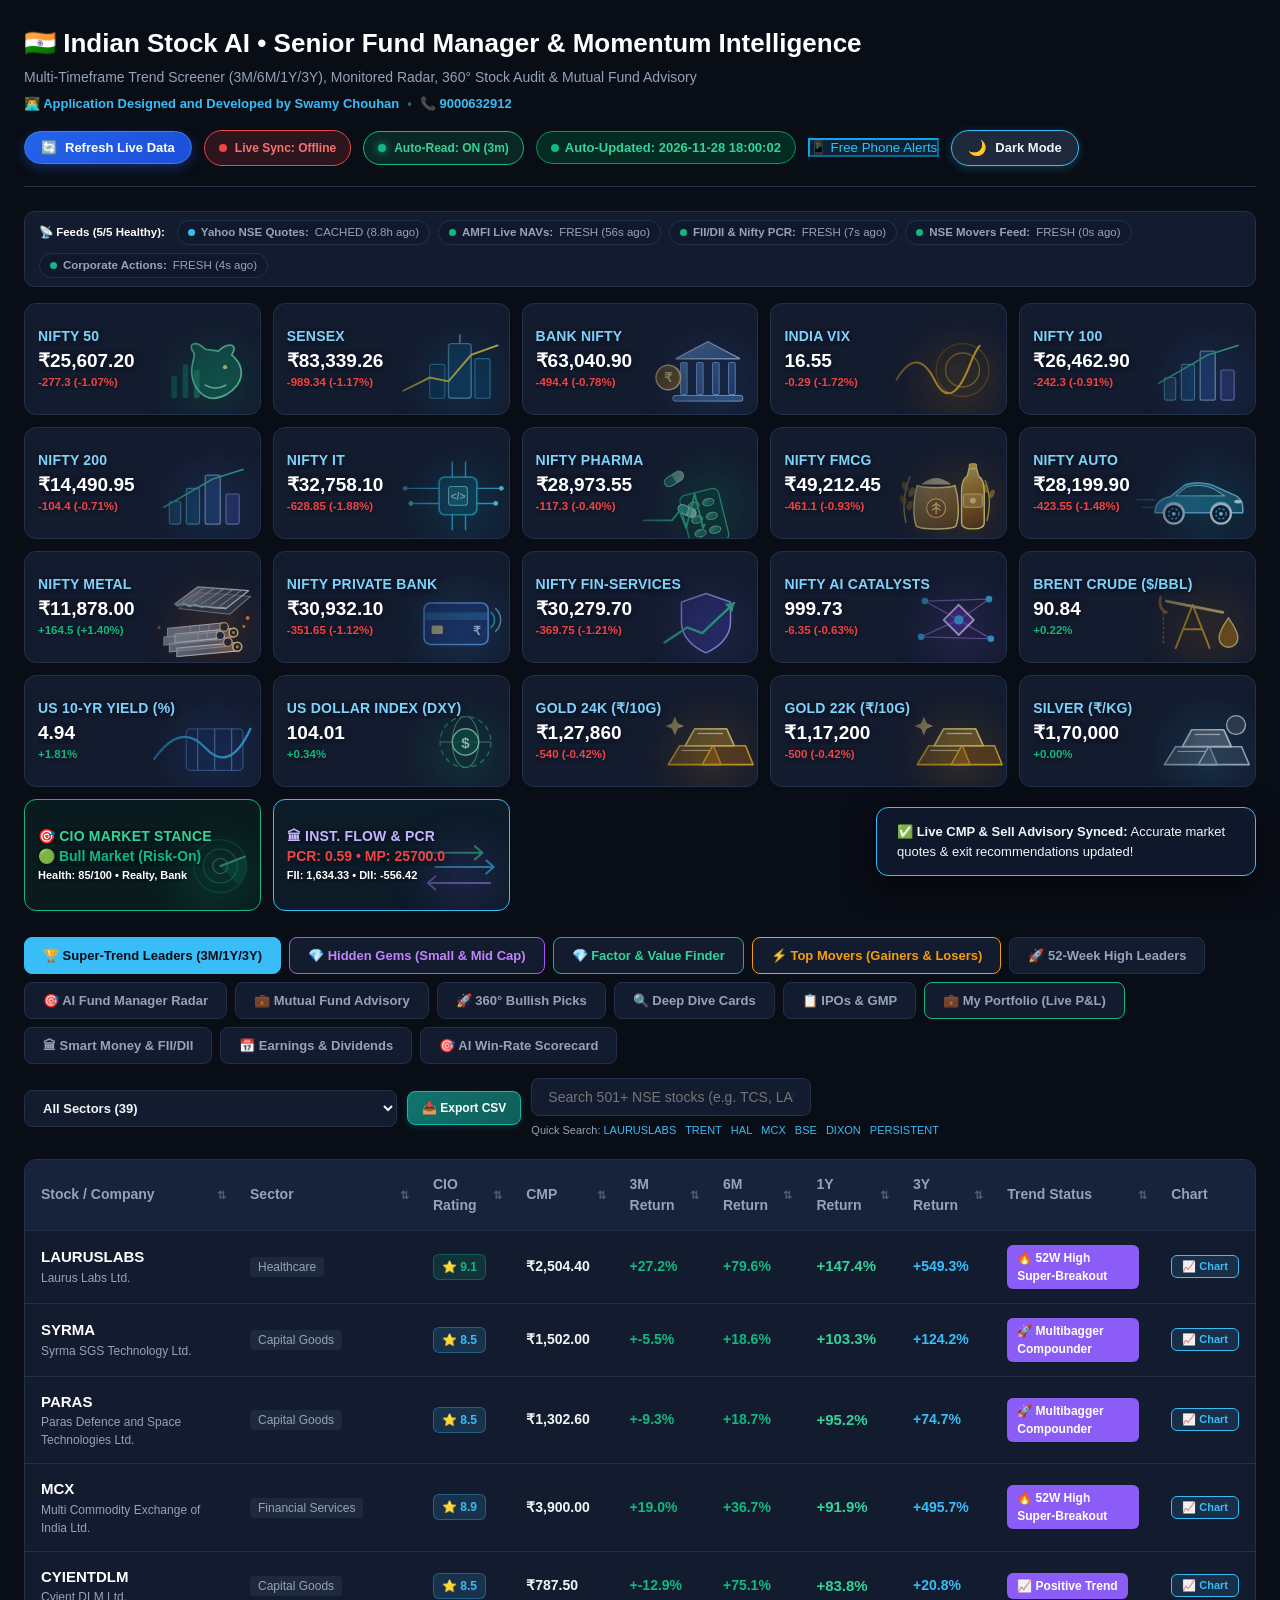
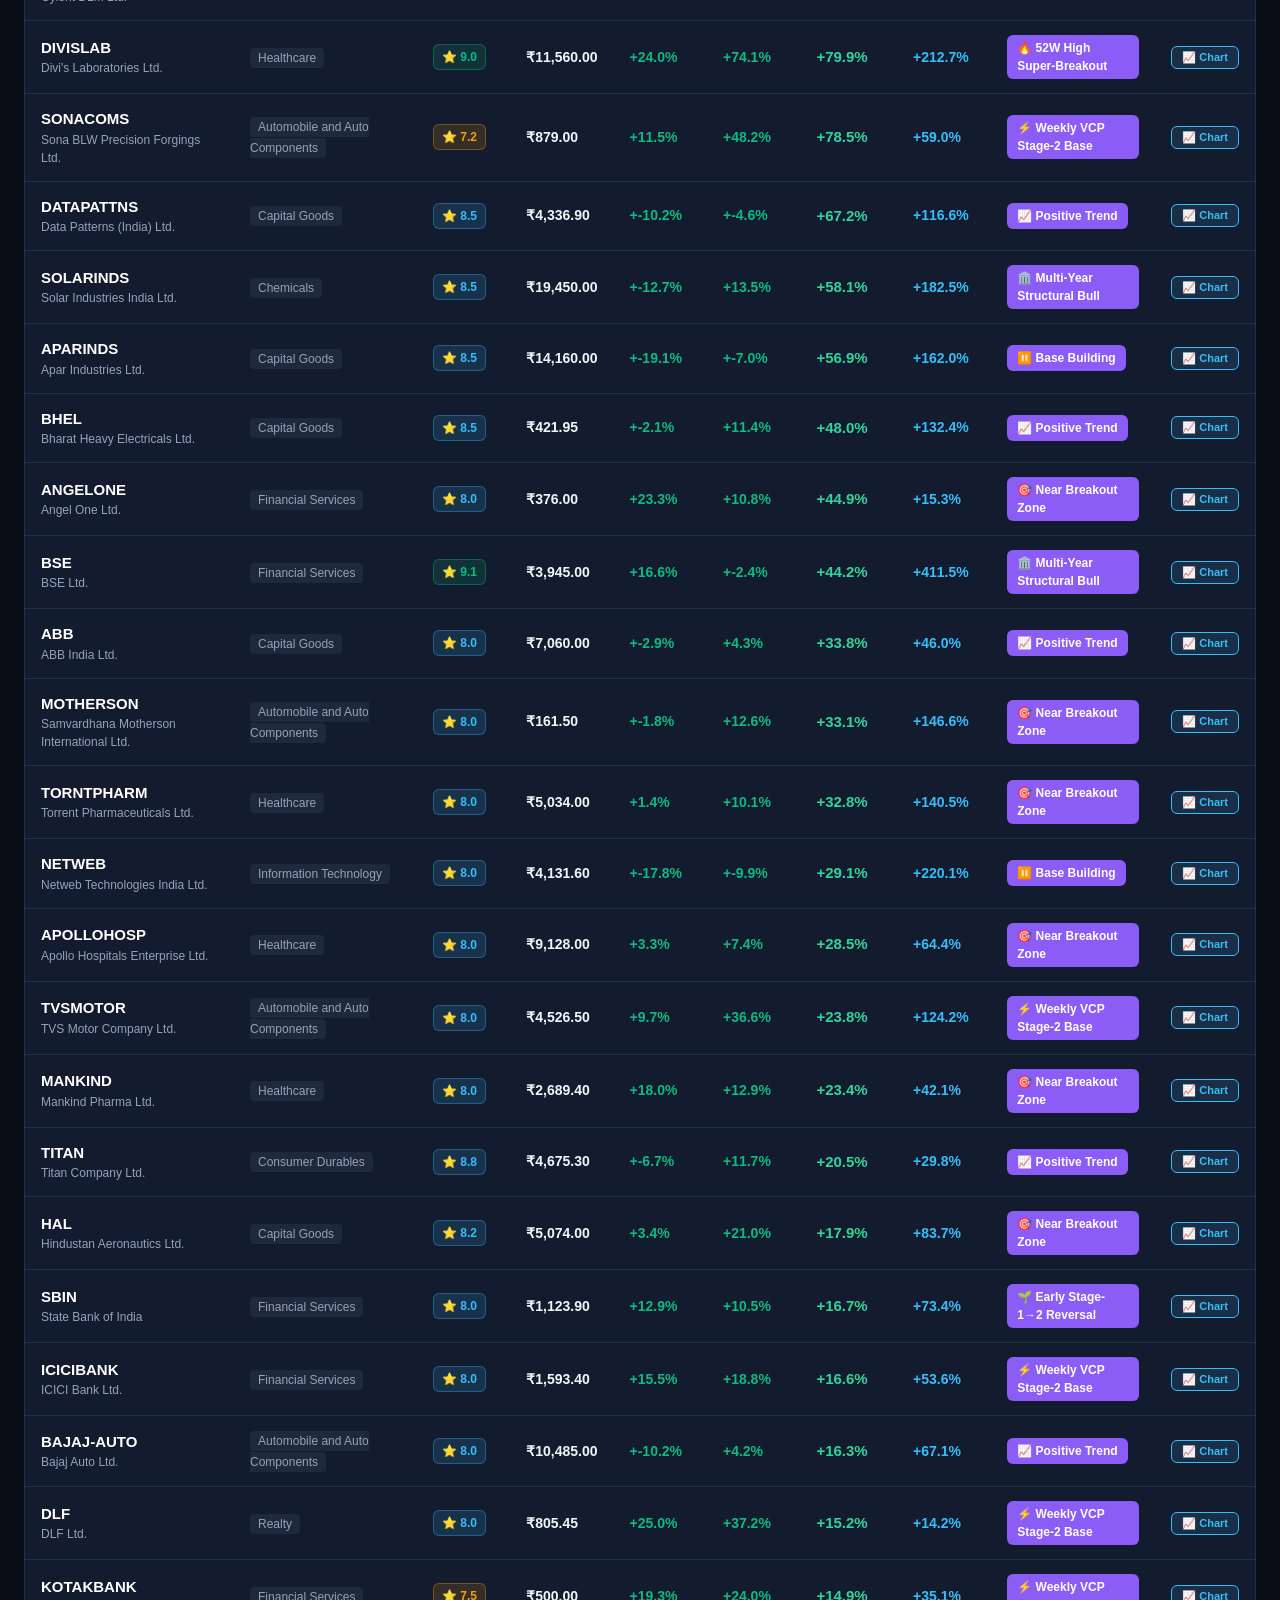
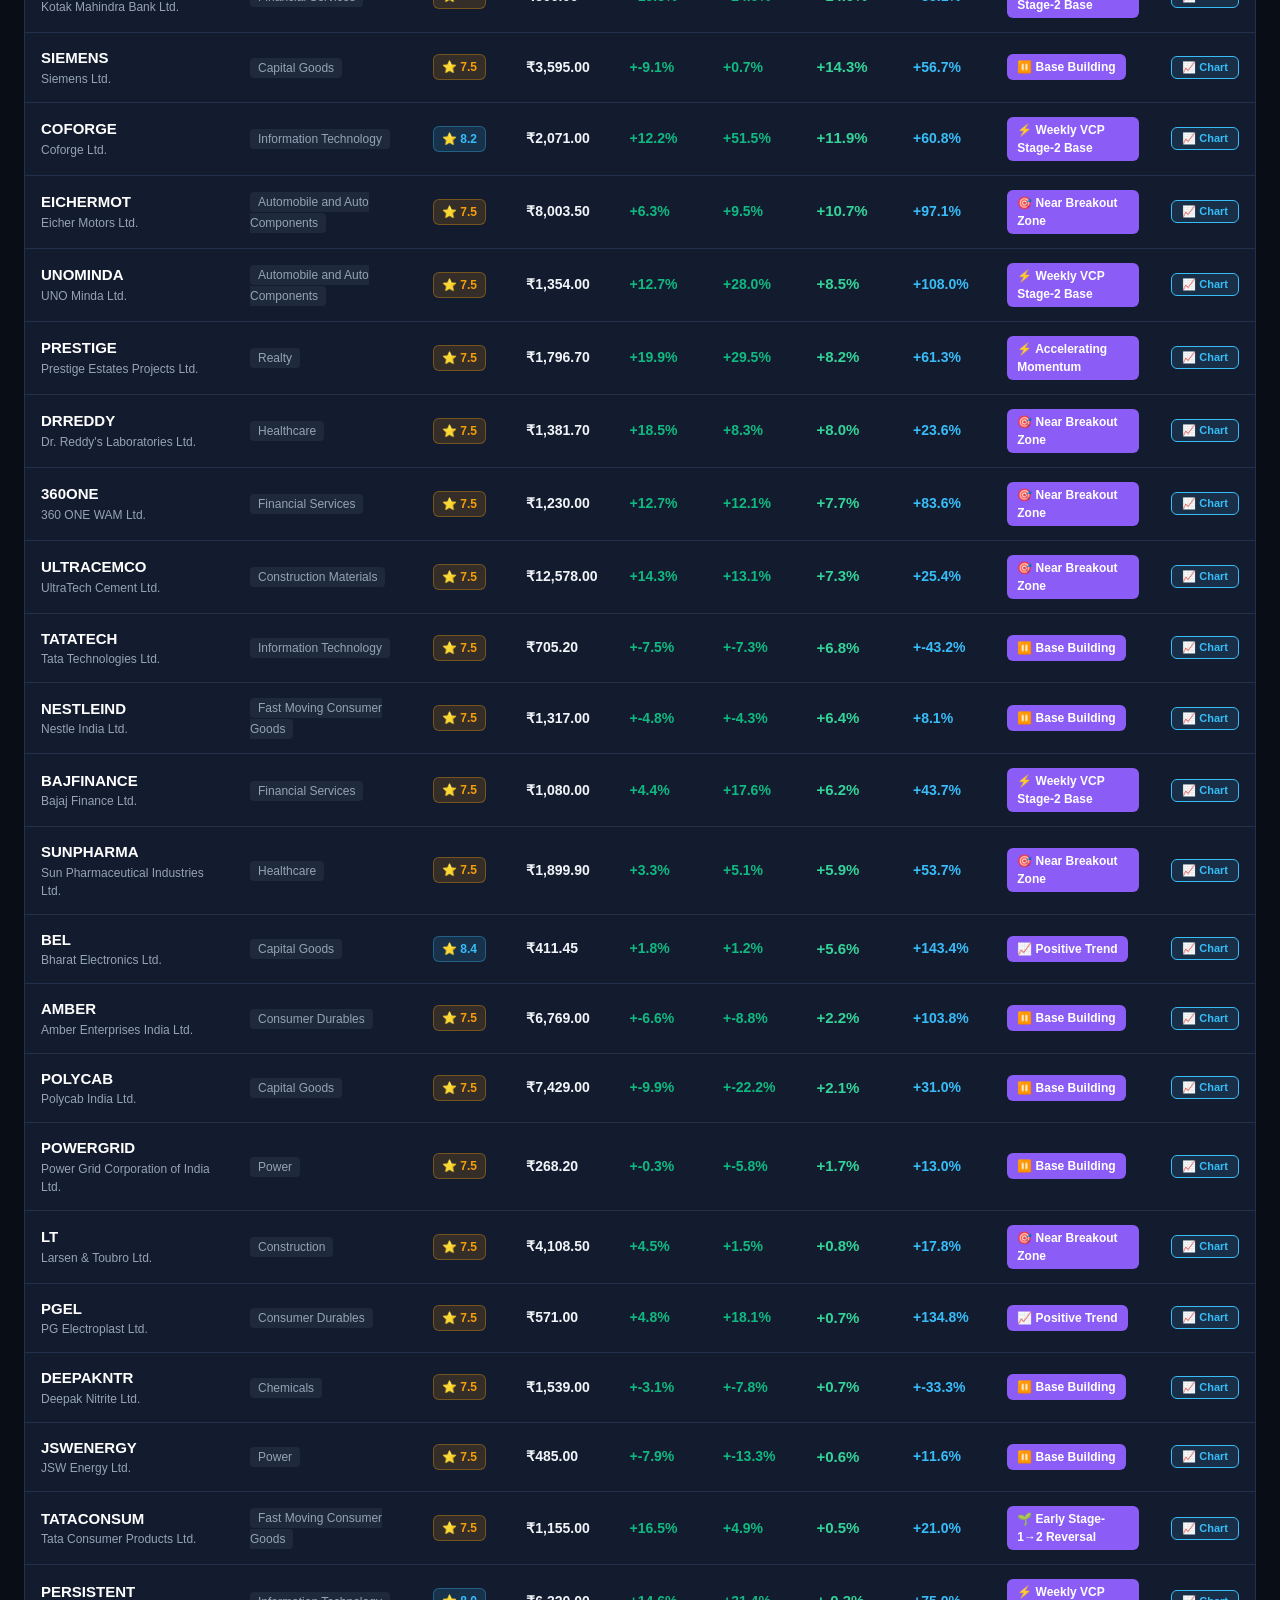
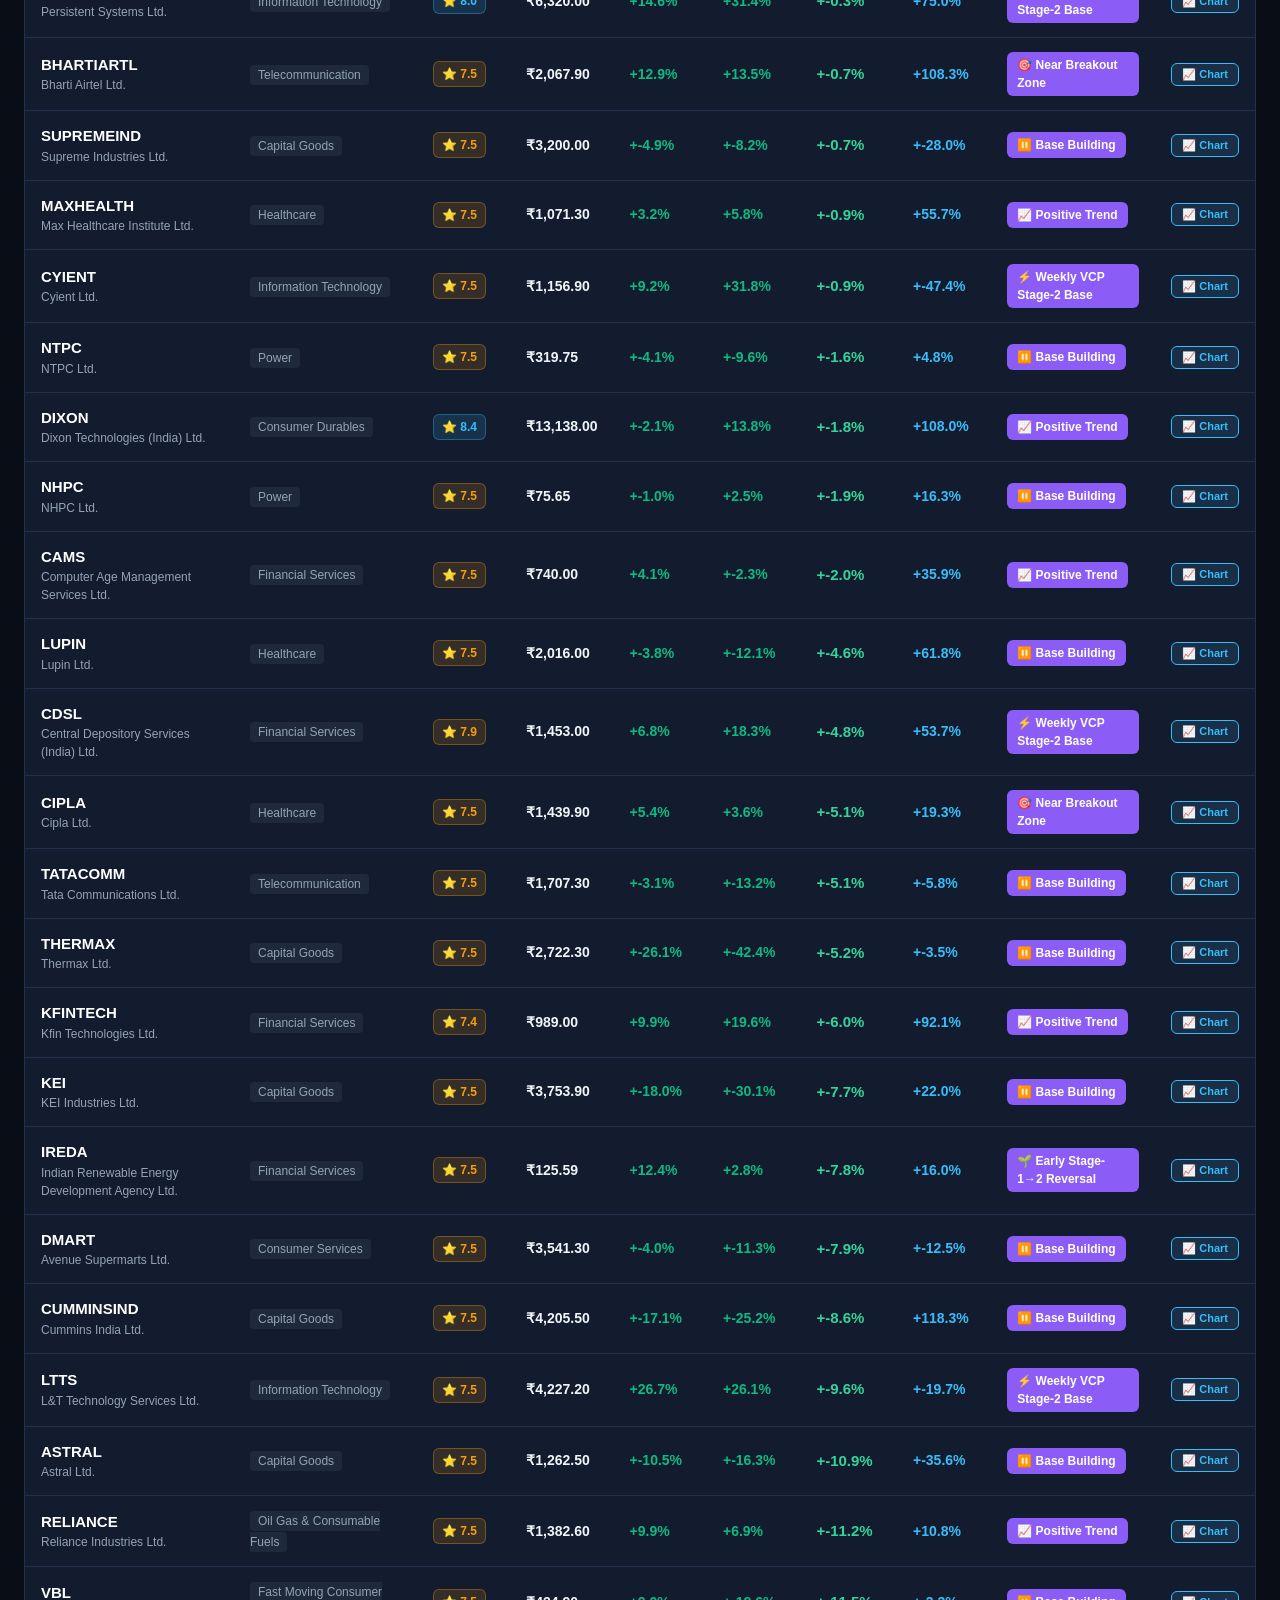
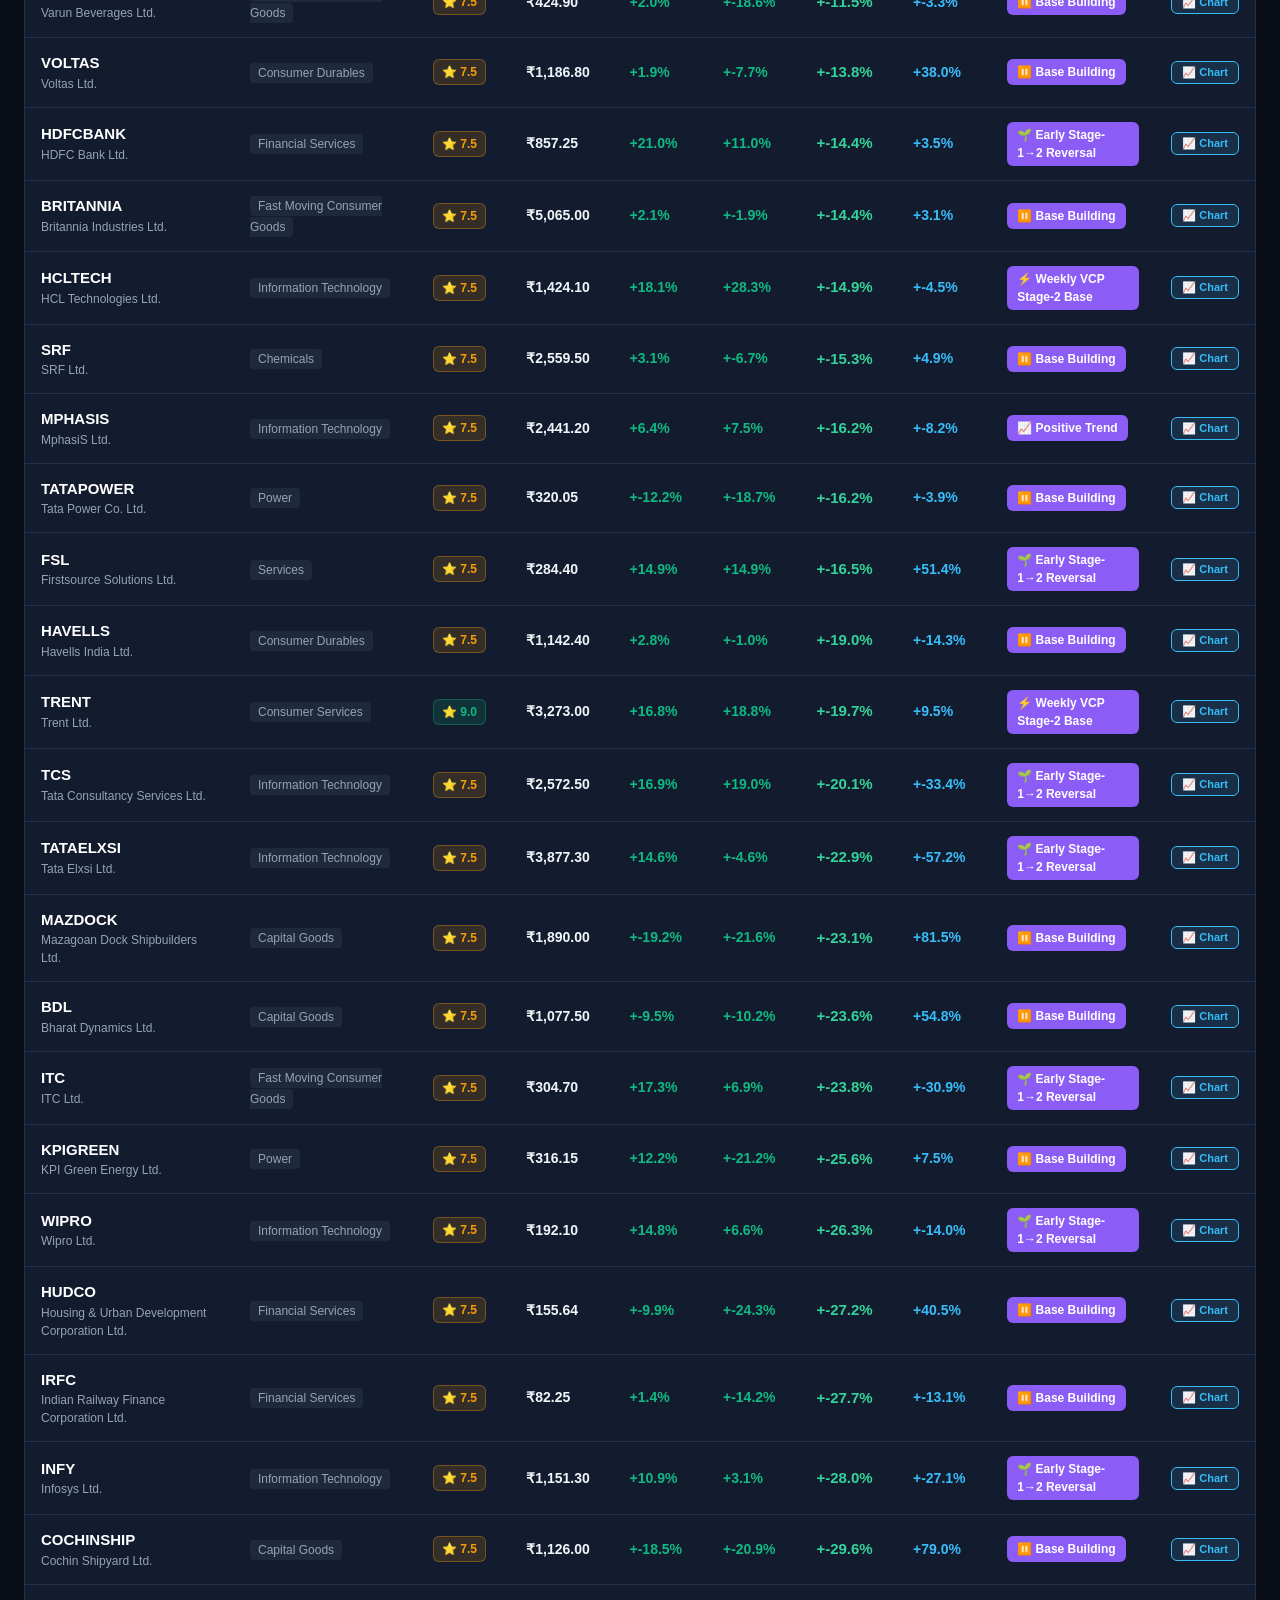
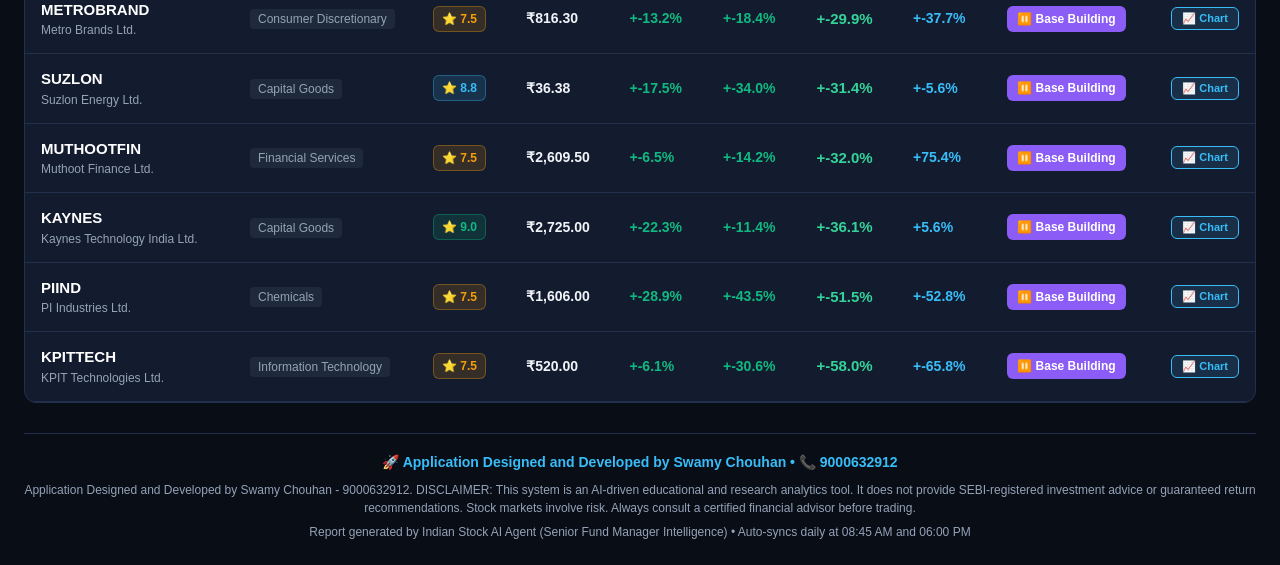
